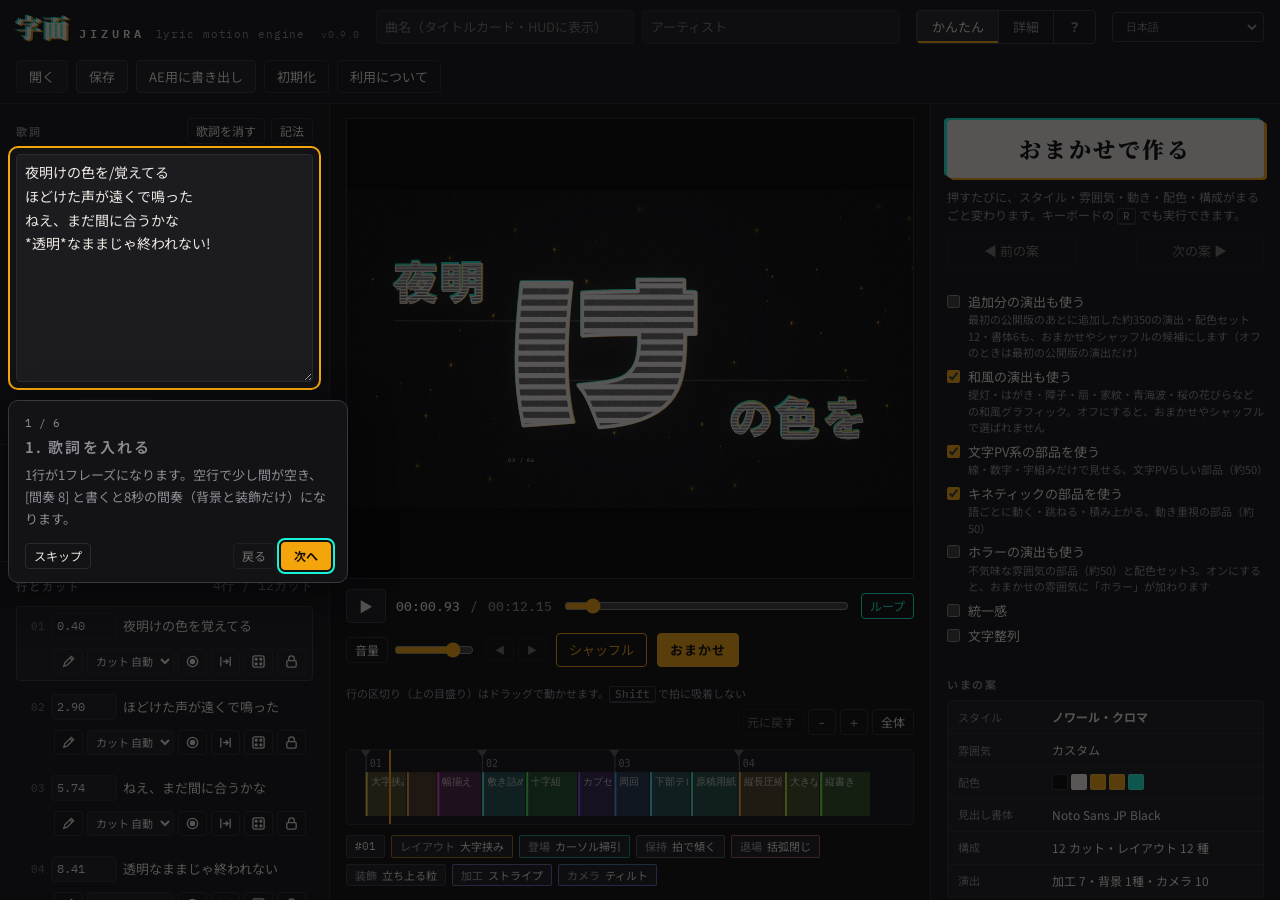
==== index.html @ 746c284d "Merge upstream PR #26 into independent fork" ====
<!doctype html>
<html lang="ja">
<head>
<meta charset="utf-8">
<meta name="viewport" content="width=device-width, initial-scale=1, viewport-fit=cover">
<title>JIZURA 字面</title>
<meta name="description" content="歌詞を入れると文字PV（リリックモーション）を自動で組み立てて MP4 に書き出すブラウザアプリ">
<link rel="canonical" href="https://852wa.github.io/JIZURA/">
<link rel="alternate" hreflang="ja" href="https://852wa.github.io/JIZURA/">
<link rel="alternate" hreflang="en" href="https://852wa.github.io/JIZURA/en/">
<link rel="alternate" hreflang="zh-Hant" href="https://852wa.github.io/JIZURA/zh-hant/">
<link rel="alternate" hreflang="zh-Hans" href="https://852wa.github.io/JIZURA/zh-hans/">
<link rel="alternate" hreflang="ko" href="https://852wa.github.io/JIZURA/ko/">
<link rel="alternate" hreflang="id-ID" href="https://852wa.github.io/JIZURA/id/">
<link rel="alternate" hreflang="vi" href="https://852wa.github.io/JIZURA/vi/">
<meta property="og:type" content="website">
<meta property="og:title" content="JIZURA 字面">
<meta property="og:description" content="歌詞を入れると文字PV（リリックモーション）を自動で組み立てて MP4 に書き出すブラウザアプリ">
<meta property="og:url" content="https://852wa.github.io/JIZURA/">
<meta name="twitter:card" content="summary">
<link rel="preconnect" href="https://fonts.googleapis.com">
<link rel="preconnect" href="https://fonts.gstatic.com" crossorigin>
<style>
:root {
  color-scheme: dark;
  --ink: #0c0c0e;
  --panel: #131316;
  --raised: #1b1b20;
  --raised2: #232329;
  --line: #2a2a31;
  --line2: #383840;
  --text: #ece7e1;
  --muted: #8e8a94;
  --faint: #5d5a63;
  --amber: #f5a50c;
  --cyan: #16f4d4;
  --rose: #ff6f9c;
  --danger: #ff5a6a;
  --ui: "IBM Plex Sans JP", "Noto Sans JP", "Hiragino Sans", "Yu Gothic UI", "Meiryo", system-ui, sans-serif;
  --mono: "IBM Plex Mono", "SFMono-Regular", Consolas, monospace;
  --brand: "Zen Old Mincho", "Noto Serif JP", "Yu Mincho", serif;
  --r: 4px;
}
html, body { height: 100%; }
[hidden] { display: none !important; }
body { margin: 0; background: var(--ink); color: var(--text); font: 13px/1.5 var(--ui); -webkit-font-smoothing: antialiased; }
* { box-sizing: border-box; }
button, input, select, textarea { font: inherit; color: inherit; }
:focus-visible { outline: 2px solid var(--cyan); outline-offset: 2px; }
@media (prefers-reduced-motion: reduce) { * { transition: none !important; } }

#app { display: flex; flex-direction: column; min-height: 100%; }

/* ---------- top bar ---------- */
.bar { display: flex; align-items: center; gap: 16px; padding-block: 10px; padding-inline: 16px; border-bottom: 1px solid var(--line); background: var(--panel); flex-wrap: wrap; }
.brand { display: flex; align-items: baseline; gap: 10px; min-width: 0; }
.brand .mark { font: 900 26px/1 var(--brand); letter-spacing: 0.02em; color: var(--text); text-shadow: -2px -1px 0 rgba(22,244,212,0.85), 2px 1px 0 rgba(245,165,12,0.9); }
.brand .word { font: 600 12px/1 var(--mono); letter-spacing: 0.34em; color: var(--text); }
.brand .tag { font: 400 11px/1 var(--mono); color: var(--muted); letter-spacing: 0.08em; }
.brand .ver { font: 400 10px/1 var(--mono); color: var(--muted); opacity: 0.8; margin-left: 6px; letter-spacing: 0.04em; }
.proj { display: flex; gap: 8px; flex: 1 1 280px; min-width: 0; }
.proj input { flex: 1 1 0; min-width: 0; }
.acts { display: flex; gap: 8px; flex-wrap: wrap; }
.lang-switch { display: inline-flex; align-items: center; gap: 3px; flex: none; font: 500 11px var(--mono); border: 1px solid var(--line2); border-radius: var(--r); padding: 3px; }
.lang-switch a, .lang-switch span { display: inline-block; padding: 3px 7px; color: var(--muted); text-decoration: none; border-radius: 2px; }
.lang-switch a:hover { color: var(--text); background: var(--raised2); }
.lang-switch [aria-current=page] { color: var(--ink); background: var(--amber); }
html[lang=en] { --ui: system-ui, -apple-system, "Segoe UI", sans-serif; --brand: Georgia, "Times New Roman", serif; }
html[lang=zh-Hant] { --ui: "Noto Sans TC", "PingFang TC", "Microsoft JhengHei", system-ui, sans-serif; }
html[lang=ko] { --ui: "Noto Sans KR", "Apple SD Gothic Neo", "Malgun Gothic", system-ui, sans-serif; --brand: "Noto Serif KR", "AppleMyungjo", "Batang", serif; }
html[lang=en] .work { grid-template-columns: minmax(315px, 365px) minmax(0, 1fr) minmax(350px, 395px); }
html[lang=en] .slider { grid-template-columns: 124px minmax(0, 1fr) 36px 30px; }
html[lang=en] .now-row { grid-template-columns: 105px minmax(0, 1fr); }
html[lang=en] .font-row { grid-template-columns: 95px minmax(0, 1fr); }
html[lang=en] .ln .tools select { max-width: 130px; }
html[lang=en] .fields .field { overflow-wrap: anywhere; }
html[lang=en] .easy-grid button, html[lang=en] .tabs button { white-space: normal; line-height: 1.2; }

/* ---------- controls ---------- */
input[type=text], input[type=number], input:not([type]), select, textarea {
  background: var(--raised); border: 1px solid var(--line); border-radius: var(--r); padding: 6px 8px; min-width: 0;
}
input[type=number] { font-family: var(--mono); }
textarea { width: 100%; resize: vertical; line-height: 1.7; }
select { padding-right: 4px; }
button { background: var(--raised); border: 1px solid var(--line2); border-radius: var(--r); padding: 6px 12px; cursor: pointer; white-space: nowrap; }
button:hover { background: var(--raised2); border-color: #4a4a54; }
button:disabled { opacity: 0.45; cursor: not-allowed; }
button.small { padding: 3px 8px; font-size: 12px; }
button.ghost { background: transparent; border-color: var(--line); }
button.primary { background: var(--amber); color: #120c00; border-color: var(--amber); font-weight: 700; }
button.primary:hover { background: #ffb52a; }
button.accent { border-color: var(--amber); color: var(--amber); background: transparent; }
button.accent:hover { background: rgba(245,165,12,0.1); }
button[aria-pressed=true] { border-color: var(--cyan); color: var(--cyan); }
button.icon { padding: 4px 6px; line-height: 0; }
button.icon svg { width: 15px; height: 15px; }
label.file { position: relative; display: inline-flex; align-items: center; gap: 6px; background: var(--raised); border: 1px dashed var(--line2); border-radius: var(--r); padding: 6px 12px; cursor: pointer; }
label.file:hover { border-color: var(--amber); }
label.file input { position: absolute; inset: 0; opacity: 0; cursor: pointer; width: 100%; }
.muted { color: var(--muted); }
.mono { font-family: var(--mono); }
h2, h3 { margin: 0; font-weight: 600; }
h2 { font-size: 11px; letter-spacing: 0.18em; color: var(--muted); }
h3 { font-size: 11px; letter-spacing: 0.14em; color: var(--muted); margin-top: 18px; margin-bottom: 8px; }

/* ---------- workspace ---------- */
.work { flex: 1; display: grid; grid-template-columns: minmax(270px, 330px) minmax(0, 1fr) minmax(290px, 350px); min-height: 0; }
.col { min-width: 0; min-height: 0; }
.col-left, .col-right { background: var(--panel); overflow: auto; }
.col-left { border-right: 1px solid var(--line); }
.col-right { border-left: 1px solid var(--line); }
.sec { padding: 14px 16px; border-bottom: 1px solid var(--line); display: flex; flex-direction: column; gap: 10px; }
.sec-h { display: flex; align-items: center; justify-content: space-between; gap: 8px; }
#lyrics { min-height: 150px; font-size: 14px; }
.syntax { font-size: 12px; color: var(--muted); background: var(--raised); border: 1px solid var(--line); border-radius: var(--r); padding: 10px 12px; }
.syntax code { font-family: var(--mono); color: var(--amber); }
.syntax ul { margin: 0; padding-left: 16px; display: grid; gap: 3px; }
.row { display: flex; align-items: center; gap: 8px; flex-wrap: wrap; }
.audio-name { font-size: 12px; overflow-wrap: anywhere; }
.fields { display: grid; grid-template-columns: repeat(3, minmax(0, 1fr)); gap: 8px; }
.field { display: flex; flex-direction: column; gap: 4px; font-size: 11px; color: var(--muted); }
.field input, .field select { width: 100%; }
.tapbox { border: 1px solid var(--amber); border-radius: var(--r); padding: 10px; display: grid; gap: 8px; background: rgba(245,165,12,0.06); }
.tapbox .next { font-size: 15px; }
button.tap { font: 700 18px/1 var(--mono); letter-spacing: 0.2em; padding: 16px; background: var(--amber); color: #120c00; border-color: var(--amber); }
/* タップ同期中は行一覧の自動スクロールで押せなくなるので、左カラムの先頭に貼り付けて固定する */
.col-left > #tapPanel { position: sticky; top: 0; z-index: 20; margin: 10px 12px; background-color: var(--panel); background-image: linear-gradient(rgba(245,165,12,0.10), rgba(245,165,12,0.10)); box-shadow: 0 10px 24px rgba(0,0,0,0.5); }
.tapbox.compact .hint { display: none; }
/* 固定レイアウトにならない広さ／高さのときは、左カラムがスクロールしないのでビューポートに重ねて固定する */
@media (max-width: 1180px), (max-height: 619px) {
  .col-left > #tapPanel { position: fixed; top: 8px; left: 8px; right: 8px; bottom: auto; margin: 0; max-height: 62vh; overflow: auto; box-shadow: 0 14px 40px rgba(0,0,0,0.6); }
}

/* line list */
#lineList { list-style: none; margin: 0; padding: 0; display: grid; gap: 6px; }
.ln { display: grid; grid-template-columns: 22px 66px minmax(0, 1fr); gap: 4px 6px; align-items: center; padding: 6px; border: 1px solid transparent; border-radius: var(--r); }
.ln:hover { background: var(--raised); }
.ln.cur { border-color: var(--line2); background: var(--raised); }
.ln .no { font: 500 11px var(--mono); color: var(--faint); text-align: right; }
.ln .time { width: 100%; padding: 3px 5px; font-size: 12px; }
.ln .txt { overflow: hidden; text-overflow: ellipsis; white-space: nowrap; cursor: pointer; }
.ln .meta { grid-column: 2 / 4; display: flex; justify-content: space-between; align-items: flex-start; gap: 6px; flex-wrap: wrap; }
.ln .tools { display: flex; gap: 4px; flex: 0 1 auto; flex-wrap: wrap; justify-content: flex-end; margin-left: auto; }
.ln .tools select { padding: 2px 4px; font-size: 11px; max-width: 92px; width: auto; }
.ln .cuts { display: flex; gap: 4px; flex-wrap: wrap; min-width: 0; flex: 1 1 140px; }
.ln .cuts span { font-size: 10px; padding: 1px 6px; border-radius: 2px; border: 1px solid var(--line2); color: var(--muted); cursor: pointer; }
.ln .cuts span:hover { color: var(--text); border-color: var(--amber); }
.ln .cuts select.cut-lay { font-size: 10px; padding: 1px 4px; max-width: 112px; border: 1px solid var(--line2); border-radius: 2px; background: var(--raised); color: var(--text); }
.ln .cuts select.cut-lay.is-forced { border-color: var(--amber); color: var(--text); }

/* ---------- stage ---------- */
.col-stage { display: flex; flex-direction: column; gap: 10px; padding: 14px 16px; min-width: 0; }
.viewport { position: relative; width: 100%; background: #000; border: 1px solid var(--line); display: grid; place-items: center; overflow: hidden; }
.viewport canvas { display: block; width: 100%; height: auto; max-height: 68vh; object-fit: contain; }
.field-wide { grid-column: span 2; }
.lang-row { display: flex; align-items: center; flex-wrap: wrap; gap: 6px; margin-top: 6px; font-size: 11px; color: var(--muted); }
.lang-row select { width: auto; }
.key-badge { position: absolute; right: 10px; top: 10px; background: rgba(12,12,14,0.78); border: 1px solid var(--line2); color: #fff; padding: 3px 8px; border-radius: var(--r); font-size: 11px; pointer-events: none; letter-spacing: .04em; }
.key-badge i { display: inline-block; width: 9px; height: 9px; border-radius: 2px; margin-right: 6px; vertical-align: -1px; border: 1px solid rgba(255,255,255,.5); }
.overlay-msg { position: absolute; left: 12px; bottom: 12px; background: rgba(12,12,14,0.85); border: 1px solid var(--line2); padding: 6px 10px; border-radius: var(--r); font-size: 12px; }
.transport { display: flex; align-items: center; gap: 10px; flex-wrap: wrap; }
.transport .vol { display: inline-flex; align-items: center; gap: 4px; }
.transport .vol input[type=range] { flex: 0 0 80px; width: 80px; }
#btnLoop[data-mode="line"], #btnLoop[data-mode="cut"] { color: var(--amber); }
#btnLoop[aria-pressed="false"] { opacity: 0.55; }
.transport .tc { font: 500 13px var(--mono); font-variant-numeric: tabular-nums; }
.transport input[type=range] { flex: 1 1 160px; accent-color: var(--amber); }
button.play { width: 40px; height: 34px; padding: 0; font-size: 14px; }
/* timeline controls, export range, line tools */
.tl-bar { display: flex; justify-content: space-between; align-items: center; gap: 8px; margin: 8px 0 4px; flex-wrap: wrap; }
.tl-hint { font-size: 11px; }
.tl-btns { display: flex; gap: 4px; margin-left: auto; }
.rng-row { display: flex; align-items: center; gap: 6px; flex-wrap: wrap; margin: 10px 0 2px; font-size: 12px; }
.rng-row select { width: auto; max-width: 150px; }
.rng-lab { color: var(--muted); font-size: 11px; }
.rngInfo { font-size: 11px; }
.ln.in-range { border-color: var(--amber); }
.ln.is-inter .txt { color: var(--muted); font-style: italic; }
.ln .txt-edit { width: 100%; padding: 3px 6px; font-size: 13px; }
.ln .tools .icon[aria-pressed=true] { color: var(--amber); }
#timeline { width: 100%; height: 76px; display: block; background: var(--panel); border: 1px solid var(--line); border-radius: var(--r); cursor: pointer; touch-action: none; }
.cutinfo { display: flex; gap: 6px; flex-wrap: wrap; align-items: center; min-height: 26px; flex: none; }
.cutinfo .cut-roll { margin-left: 2px; }
.chip { font-size: 11px; padding: 2px 8px; border-radius: 2px; border: 1px solid var(--line2); color: var(--text); background: var(--raised); }
.chip b { font-weight: 500; color: var(--muted); margin-right: 5px; }
button.chip { cursor: pointer; font: inherit; }
button.chip:hover { border-color: var(--amber); color: var(--text); }
button.chip.is-forced { border-color: var(--amber); }
button.chip[aria-pressed=true] { border-color: var(--cyan); color: var(--cyan); }
.cut-pick { border: 1px solid var(--line); border-radius: var(--r); background: var(--panel); padding: 8px; max-height: min(42vh, 420px); overflow: auto; }
.cut-pick-h { display: flex; align-items: center; gap: 8px; margin-bottom: 8px; position: sticky; top: 0; background: var(--panel); z-index: 1; padding-bottom: 4px; }
.cut-pick-h strong { font-size: 12px; }
.cut-pick-h .muted { flex: 1; font-size: 11px; }
.cut-pick .tech-grid { display: grid; grid-template-columns: repeat(auto-fill, minmax(112px, 1fr)); gap: 8px; padding: 0; min-height: 96px; }
.cut-pick .tcard { cursor: pointer; width: 100%; text-align: left; }
.cut-pick .tcard.is-on { border-color: var(--amber); box-shadow: 0 0 0 1px var(--amber); }
.cut-pick .tcard canvas { width: 100%; aspect-ratio: 16 / 9; display: block; background: #0c0c0e; }
.chip { font-size: 11px; padding: 2px 8px; border-radius: 2px; border: 1px solid var(--line2); color: var(--text); background: var(--raised); }
.chip b { font-weight: 500; color: var(--muted); margin-right: 5px; }
.chip.l { border-color: rgba(245,165,12,0.6); }
.chip.e { border-color: rgba(22,244,212,0.55); }
.chip.x { border-color: rgba(255,111,156,0.6); }
.chip.h { border-color: #55525c; }
.hint { font-size: 12px; color: var(--muted); }

/* ---------- right panel ---------- */
.tabs { display: grid; grid-template-columns: repeat(4, 1fr); border-bottom: 1px solid var(--line); position: sticky; top: 0; background: var(--panel); z-index: 2; }
.tabs button { border: 0; border-radius: 0; background: transparent; padding: 11px 4px; color: var(--muted); border-bottom: 2px solid transparent; }
.tabs button[aria-selected=true] { color: var(--text); border-bottom-color: var(--amber); }
.tabpane { padding: 14px 16px 24px; }
.style-grid { display: grid; grid-template-columns: repeat(3, minmax(0, 1fr)); gap: 8px; }
.stile { display: flex; flex-direction: column; gap: 5px; padding: 0; border: 1px solid var(--line); background: transparent; border-radius: var(--r); overflow: hidden; text-align: left; }
.stile canvas { width: 100%; aspect-ratio: 16 / 9; display: block; }
.stile span { font-size: 11px; padding: 0 7px 6px; white-space: nowrap; overflow: hidden; text-overflow: ellipsis; }
.stile[aria-pressed=true] { border-color: var(--amber); box-shadow: 0 0 0 1px var(--amber); color: var(--text); }
.slider { display: grid; grid-template-columns: 96px minmax(0, 1fr) 36px 30px; gap: 8px; align-items: center; margin-bottom: 8px; }
.slider input { width: 100%; accent-color: var(--amber); }
.slider output { font: 500 11px var(--mono); color: var(--muted); text-align: right; }
.checks { display: grid; grid-template-columns: repeat(2, minmax(0, 1fr)); gap: 3px 10px; }
.checks label { display: flex; align-items: center; gap: 6px; font-size: 12px; padding: 2px 0; }
.checks input { accent-color: var(--amber); }
.tgroup .checks.tech-grid { display: grid; grid-template-columns: repeat(auto-fill, minmax(128px, 1fr)); gap: 8px; padding: 0 10px 10px; }
.tcard { display: flex; flex-direction: column; gap: 4px; padding: 0; border: 1px solid var(--line); border-radius: var(--r); overflow: hidden; background: var(--panel); cursor: pointer; }
.tcard:hover { border-color: var(--line2); }
.tcard canvas { width: 100%; aspect-ratio: 16 / 9; display: block; background: #0c0c0e; }
.tcard .tcard-name { display: flex; align-items: center; gap: 5px; font-size: 11px; padding: 0 6px 6px; min-width: 0; }
.tcard .tcard-name span { white-space: nowrap; overflow: hidden; text-overflow: ellipsis; min-width: 0; }
.tcard.set-off { opacity: 0.5; }
.group-h { display: flex; justify-content: space-between; align-items: center; margin-top: 16px; margin-bottom: 6px; }
.tgroup { border: 1px solid var(--line); border-radius: var(--r); margin-bottom: 8px; background: var(--raised); }
.tgroup summary { display: flex; justify-content: space-between; align-items: center; padding: 8px 10px; cursor: pointer; list-style: none; font-size: 12px; }
.tgroup summary::-webkit-details-marker { display: none; }
.tgroup summary::before { content: '▸'; color: var(--muted); margin-right: 8px; transition: transform .15s; }
.tgroup[open] summary::before { transform: rotate(90deg); }
.tgroup .tg-name { flex: 1; font-weight: 600; }
.tgroup .tg-cnt { color: var(--muted); font-size: 11px; }
/* locks: same look as the per-line lock button (icon ghost + SVG, accent colour while pressed) */
.tgroup summary .lk { flex: none; margin-left: 6px; }
.lk[aria-pressed="true"] { color: var(--amber); }
.tgroup .tg-tools { display: flex; gap: 6px; padding: 0 10px 8px; }
.tgroup .checks { padding: 0 10px 10px; }
.chip.t { border-color: rgba(180,140,255,0.6); }
.chip.b { border-color: rgba(120,200,120,0.55); }
.chip.c { border-color: rgba(120,170,255,0.6); }
.group-h:first-child { margin-top: 0; }
.color-row { display: grid; grid-template-columns: repeat(3, minmax(0, 1fr)); gap: 8px; }
.color-row label { display: flex; flex-direction: column; gap: 3px; font-size: 11px; color: var(--muted); }
.color-row input[type=color] { width: 100%; height: 28px; padding: 0; border: 1px solid var(--line); background: transparent; border-radius: var(--r); }
.font-row { display: grid; grid-template-columns: 70px minmax(0, 1fr); gap: 8px; align-items: center; margin-bottom: 6px; font-size: 12px; }
.progress { height: 6px; background: var(--raised2); border-radius: 3px; overflow: hidden; }
.progress i { display: block; height: 100%; width: 0; background: linear-gradient(90deg, var(--cyan), var(--amber)); }
.outbtns { display: grid; gap: 8px; margin-top: 12px; }
.outbtns button { padding: 10px 12px; }
.note { font-size: 12px; color: var(--muted); border-left: 2px solid var(--line2); padding-left: 10px; margin-top: 12px; }
.kbd { font: 500 11px var(--mono); border: 1px solid var(--line2); border-bottom-width: 2px; padding: 0 5px; border-radius: 3px; }

label.check { display: flex; align-items: flex-start; gap: 8px; margin-bottom: 8px; cursor: pointer; }
label.check input { margin: 3px 0 0; flex: none; accent-color: var(--amber); }
label.check small { display: block; font-size: 11px; color: var(--muted); }

/* ---------- modes / おまかせ ---------- */
.modes { display: inline-flex; border: 1px solid var(--line2); border-radius: var(--r); overflow: hidden; }
.modes button { border: 0; border-radius: 0; background: transparent; padding: 6px 14px; color: var(--muted); }
.modes button + button { border-left: 1px solid var(--line2); }
.modes button[aria-pressed=true] { background: var(--raised2); color: var(--text); box-shadow: inset 0 -2px 0 var(--amber); }
#app.is-easy .tabs, #app.is-easy .tabpane, #app.is-easy .pro-only { display: none !important; }
.hist-btns { display: inline-flex; gap: 4px; }
button.icon-txt { font-size: 10px; min-width: 28px; }
.transport #btnOmakase { letter-spacing: 0.08em; }

.easy { padding: 16px 16px 28px; display: grid; gap: 18px; }
.easy h3 { margin: 0 0 8px; }
.easy-hero { display: grid; gap: 10px; }
button.omakase {
  position: relative; padding: 18px 14px; font: 900 22px/1 var(--brand); letter-spacing: 0.12em;
  background: var(--text); color: var(--ink); border: 0; border-radius: var(--r);
  box-shadow: -3px -2px 0 var(--cyan), 3px 2px 0 var(--amber);
  transition: transform .12s ease, box-shadow .12s ease;
}
button.omakase:hover { background: #fff; box-shadow: -5px -3px 0 var(--cyan), 5px 3px 0 var(--amber); }
button.omakase:active { transform: translateY(1px) scale(0.99); box-shadow: -1px -1px 0 var(--cyan), 1px 1px 0 var(--amber); }
button.omakase:disabled { box-shadow: none; }
.easy-hero .hint { margin: 0; }
.hist-row { display: grid; grid-template-columns: 1fr auto 1fr; gap: 8px; align-items: center; }
.hist-row #histPos { font-size: 11px; text-align: center; min-width: 44px; }
.now { display: grid; gap: 1px; background: var(--line); border: 1px solid var(--line); border-radius: var(--r); overflow: hidden; }
.now-row { display: grid; grid-template-columns: 84px minmax(0, 1fr); gap: 10px; align-items: center; padding: 7px 10px; background: var(--raised); font-size: 12px; }
.now-row .k { color: var(--muted); font-size: 11px; }
.now-row .v { display: flex; align-items: center; gap: 8px; min-width: 0; overflow: hidden; text-overflow: ellipsis; white-space: nowrap; }
.now-row b { font-weight: 700; }
.tagl { font: 500 10px var(--mono); color: var(--cyan); border: 1px solid rgba(22,244,212,0.5); padding: 0 5px; border-radius: 2px; }
.easy-grid { display: grid; grid-template-columns: repeat(2, minmax(0, 1fr)); gap: 8px; }
.easy-grid button { padding: 10px 8px; }
.easy .fields { display: grid; grid-template-columns: repeat(3, minmax(0, 1fr)); gap: 8px; }
.easy .exp-box { margin-top: 10px; }
.swatches { display: inline-flex; gap: 3px; vertical-align: middle; }
.swatches i { width: 16px; height: 16px; border-radius: 2px; border: 1px solid rgba(255,255,255,0.18); display: inline-block; }
#paletteSwatch i { width: 22px; height: 22px; }
.toast {
  position: absolute; top: 12px; left: 50%; transform: translate(-50%, -6px); opacity: 0;
  display: flex; align-items: center; gap: 10px; max-width: calc(100% - 24px);
  background: rgba(12,12,14,0.9); border: 1px solid var(--line2); border-left: 2px solid var(--amber);
  padding: 7px 12px; border-radius: var(--r); font-size: 12px; white-space: nowrap; overflow: hidden; text-overflow: ellipsis; pointer-events: none;
  transition: opacity .2s ease, transform .2s ease;
}
.toast.in { opacity: 1; transform: translate(-50%, 0); }
.toast.out { opacity: 0; transform: translate(-50%, -6px); }

/* ---------- 利用について ---------- */
button.linkish { background: none; border: 0; padding: 4px 0; color: var(--muted); font-size: 12px; text-decoration: underline; text-underline-offset: 3px; cursor: pointer; justify-self: start; }
button.linkish:hover { color: var(--text); background: none; }
dialog.terms { width: min(520px, calc(100vw - 32px)); max-height: calc(100vh - 48px); overflow: auto; padding: 22px 24px 18px; background: var(--panel); color: var(--text); border: 1px solid var(--line2); border-radius: 8px; box-shadow: 0 20px 60px rgba(0,0,0,0.55); }
dialog.terms .reset-list { margin: 0 0 12px; padding-left: 18px; display: grid; gap: 3px; font-size: 13px; }
button.danger { background: #c9433a; border-color: #c9433a; color: #fff; font-weight: 700; }
button.danger:hover { background: #dd5146; }
.sec-btns { display: inline-flex; gap: 6px; }
dialog.terms::backdrop { background: rgba(6,6,8,0.66); }
dialog.terms h2 { font-size: 15px; letter-spacing: 0.08em; color: var(--text); margin: 0 0 14px; }
dialog.terms p { margin: 0 0 10px; line-height: 1.75; font-size: 13px; }
dialog.terms a { color: var(--cyan); word-break: break-all; }
.terms-main { border-left: 3px solid var(--amber); background: var(--raised); padding: 12px 14px 4px; border-radius: 0 var(--r) var(--r) 0; margin-bottom: 14px; }
.terms-main .terms-big { font-size: 15px; }
.terms-main strong { color: var(--amber); font-weight: 700; }
.terms-sub { color: var(--muted); font-size: 12px !important; }
.terms-note { font-size: 12px !important; }
.terms-oss { font-size: 12px; color: var(--muted); margin: 4px 0 14px; }
.terms-oss summary { cursor: pointer; }
.terms-oss p { font-size: 12px !important; margin-top: 6px; }
.terms-foot { display: flex; justify-content: space-between; align-items: center; gap: 12px; border-top: 1px solid var(--line); padding-top: 12px; }

/* ---------- fixed workspace (wide & tall enough windows) ----------
   The page no longer scrolls as a whole: the header and the preview + timeline stay put, and the
   lyrics / line list (left) and settings (right) scroll inside their own columns. */
@media (min-width: 1181px) and (min-height: 620px) {
  html.fixed-ok body { overflow: hidden; }
  html.fixed-ok #app { height: 100vh; height: 100dvh; min-height: 0; }
  html.fixed-ok .work { overflow: hidden; }
  html.fixed-ok .col-left, html.fixed-ok .col-right { overscroll-behavior: contain; }
  html.fixed-ok .col-stage { overflow: hidden auto; }
  html.fixed-ok .viewport { flex: 1 1 0; min-height: 180px; }
  html.fixed-ok .viewport canvas { max-height: none; }
}

/* ---------- responsive ---------- */
@media (max-width: 1180px) {
  .work { grid-template-columns: minmax(0, 1fr) minmax(0, 1fr); }
  html[lang=en] .work { grid-template-columns: minmax(0, 1fr) minmax(0, 1fr); }
  .col-stage { grid-column: 1 / -1; order: -1; }
  .col-left { border-right: 1px solid var(--line); }
  .col-right { border-left: 0; }
}
@media (max-width: 760px) {
  .work { grid-template-columns: minmax(0, 1fr); }
  html[lang=en] .work { grid-template-columns: minmax(0, 1fr); }
  .col-left, .col-right { border: 0; border-top: 1px solid var(--line); }
  .bar { gap: 10px; }
  .brand .tag { display: none; }
  .fields { grid-template-columns: repeat(2, minmax(0, 1fr)); }
  .easy .fields { grid-template-columns: repeat(3, minmax(0, 1fr)); }
  #app.is-easy .col-right { order: 0; border-top: 1px solid var(--line); }
  #app.is-easy .col-left { order: 1; }
  .transport .hist-btns { display: none; }
}

/* 追加分 / 和風 switches + badges */
.pick-sets { margin: 12px 0 6px; text-align: left; }
.pick-sets label.check { margin-bottom: 6px; }
.easy-hero .pick-sets { margin-top: 14px; }
.set-badge { display: inline-block; margin-left: 4px; padding: 0 4px; border: 1px solid var(--amber); border-radius: 3px; color: var(--amber); font-size: 10px; line-height: 15px; vertical-align: 1px; }
.set-badge.ex { border-color: var(--cyan, #4cc9d9); color: var(--cyan, #4cc9d9); }
.set-badge.set-horror { border-color: #c0544a; color: #e0786e; }
.set-badge.set-typo { border-color: #9aa3ad; color: #c5ccd3; }
.set-badge.set-kinetic { border-color: #7fbf6a; color: #9fd98a; }
.checks label.set-off { opacity: 0.45; }
.checks label.set-off .set-badge { border-color: var(--muted); color: var(--muted); }
.stile { position: relative; }
.stile .badges { position: absolute; top: 4px; left: 4px; padding: 0; display: flex; gap: 3px; }
.stile .set-badge { margin: 0; padding: 0 4px; font-size: 10px; line-height: 15px; background: rgba(0,0,0,0.55); }
.stile.set-off { opacity: 0.55; }

/* ---------- かんたんモードの案内ツアー ---------- */
.tour { position: fixed; inset: 0; z-index: 200; pointer-events: auto; }
.tour-spot { position: fixed; border-radius: 8px; box-shadow: 0 0 0 9999px rgba(8, 8, 10, 0.66); outline: 2px solid var(--amber); transition: all 0.22s ease; pointer-events: none; }
.tour-bub { position: fixed; width: min(340px, calc(100vw - 24px)); background: var(--panel); color: var(--text); border: 1px solid var(--line2); border-radius: 10px; padding: 14px 16px 12px; box-shadow: 0 12px 40px rgba(0,0,0,0.5); transition: top 0.22s ease, left 0.22s ease; }
.tour-step { font-size: 11px; }
.tour-title { margin: 4px 0 6px; font-size: 15px; }
.tour-text { margin: 0 0 12px; font-size: 13px; line-height: 1.7; color: var(--muted); }
.tour-nav { display: flex; gap: 6px; align-items: center; }
.tour-sp { flex: 1; }
.tour-btn { min-width: 30px; font-weight: 700; }
button.small.primary { padding: 4px 12px; }

.lang-switch select { font: 500 11px var(--mono); padding: 3px 6px; width: auto; background: transparent; color: var(--muted); border: none; }
.sr-only { position: absolute; width: 1px; height: 1px; overflow: hidden; clip: rect(0 0 0 0); white-space: nowrap; }
.unify-box { margin-bottom: 10px; padding-bottom: 6px; border-bottom: 1px solid var(--line); }
.center-dir { gap: 6px; margin: -2px 0 8px 26px; font-size: 12px; }
.center-dir select { width: auto; }

/* ================= スマホ mode (#app.is-mobile) =================
   one column: sticky header with おまかせ, the preview right under it, then folding sections */
.omk-top, .menu-btn { display: none; }
.mode-mobile { display: none; }
@media (max-width: 900px), (pointer: coarse) { .mode-mobile { display: inline-block; } }
#app.is-mobile .mode-mobile { display: inline-block; }
#app.is-mobile .bar { position: sticky; top: 0; z-index: 40; gap: 8px; padding: 8px 10px; }
#app.is-mobile .brand .tag, #app.is-mobile .brand .word, #app.is-mobile .tour-btn { display: none; }
#app.is-mobile .brand .mark { font-size: 22px; }
#app.is-mobile .omk-top, #app.is-mobile .menu-btn { display: inline-block; }
#app.is-mobile .omk-top { order: 2; margin-left: auto; padding: 9px 16px; font-size: 15px; }
#app.is-mobile .menu-btn { order: 3; padding: 9px 10px; }
#app.is-mobile .modes { order: 4; flex: 1 1 100%; }
#app.is-mobile .modes button { flex: 1 1 0; padding: 7px 4px; }
#app.is-mobile .proj, #app.is-mobile .acts, #app.is-mobile .lang-switch { display: none; order: 5; flex: 1 1 100%; }
#app.is-mobile.menu-open .proj, #app.is-mobile.menu-open .acts, #app.is-mobile.menu-open .lang-switch { display: flex; }
#app.is-mobile .acts > * { flex: 1 1 auto; }
#app.is-mobile .work { display: flex; flex-direction: column; overflow: visible; }
#app.is-mobile .col-left, #app.is-mobile .col-right { overflow: visible; border: 0; border-top: 1px solid var(--line); }
#app.is-mobile .col-stage { order: -1; position: sticky; top: var(--mbar, 96px); z-index: 30; background: var(--ink); padding: 8px 10px; gap: 6px; box-shadow: 0 8px 18px rgba(0,0,0,0.45); }
#app.is-mobile .viewport canvas { max-height: 34vh; }
#app.is-mobile .tl-bar, #app.is-mobile #timeline, #app.is-mobile .cutinfo, #app.is-mobile .transport .vol, #app.is-mobile #btnLoop, #app.is-mobile #btnShuffle, #app.is-mobile #btnOmakase { display: none; }
#app.is-mobile .transport { gap: 8px; flex-wrap: nowrap; }
#app.is-mobile .transport .hist-btns { display: inline-flex; }
#app.is-mobile .col-right { order: 0; }
#app.is-mobile .col-left { order: 1; }
#app.is-mobile .easy-hero .omakase { display: none; }
#app.is-mobile button, #app.is-mobile select, #app.is-mobile input[type=text], #app.is-mobile label.file { min-height: 40px; }
#app.is-mobile button.small, #app.is-mobile .ln button, #app.is-mobile .ln select { min-height: 34px; }
#app.is-mobile .easy .fields, #app.is-mobile .fields { grid-template-columns: repeat(2, minmax(0, 1fr)); }
/* folding sections: tap the heading */
#app.is-mobile .sec > .sec-h h2 { cursor: pointer; font-size: 13px; }
#app.is-mobile .sec > .sec-h h2::before { content: '▾'; display: inline-block; width: 1.2em; color: var(--amber); }
#app.is-mobile .sec.fold > .sec-h h2::before { content: '▸'; }
#app.is-mobile .sec.fold > :not(.sec-h) { display: none !important; }
/* lines: one compact row each, tap to open its tools */
#app.is-mobile .ln { grid-template-columns: 22px minmax(0, 1fr); padding: 8px 6px; }
#app.is-mobile .ln .time { display: none; }
#app.is-mobile .ln .meta { display: none; grid-column: 1 / -1; }
#app.is-mobile .ln.open .meta { display: block; }
#app.is-mobile .ln .txt { white-space: nowrap; overflow: hidden; text-overflow: ellipsis; }
#app.is-mobile .ln.open .txt { white-space: normal; }
.exp-share { width: 100%; margin-bottom: 8px; }
#app.is-mobile .transport .tc.muted, #app.is-mobile #timeDur { display: none; }
#app.is-mobile .transport input[type=range] { flex: 1 1 40px; min-width: 0; }
#app.is-mobile .transport .hist-btns button { min-width: 36px; padding: 4px 8px; }
#app.is-mobile button.play { flex: none; width: 44px; }

</style>
</head>
<body>
<div id="tour" class="tour" hidden role="dialog" aria-modal="true" aria-labelledby="tourTitle">
  <div class="tour-spot"></div>
  <div class="tour-bub">
    <div class="tour-step mono muted"></div>
    <h3 id="tourTitle" class="tour-title"></h3>
    <p class="tour-text"></p>
    <div class="tour-nav"><button class="tour-skip ghost small">スキップ</button><span class="tour-sp"></span><button class="tour-prev ghost small">戻る</button><button class="tour-next primary small">次へ</button></div>
  </div>
</div>
<div id="app">
  <header class="bar">
    <div class="brand"><span class="mark" aria-hidden="true">字面</span><span class="word">JIZURA</span><span class="tag">lyric motion engine</span><span class="ver">v0.9.0</span></div>
    <div class="proj">
      <input id="songTitle" type="text" placeholder="曲名（タイトルカード・HUDに表示）" aria-label="曲名">
      <input id="songArtist" type="text" placeholder="アーティスト" aria-label="アーティスト">
    </div>
    <button id="btnOmakaseTop" class="primary omk-top" title="スタイル・雰囲気・演出・配色をまるごとランダムに">おまかせ</button>
    <button id="btnMenu" class="ghost menu-btn" aria-expanded="false" aria-controls="appMenu">メニュー</button>
    <div class="modes" role="group" aria-label="表示モード">
      <button id="modeMobile" class="mode-mobile" aria-pressed="false" title="スマホ向けの画面（おまかせを上に固定、行はたたんで表示）">スマホ</button>
      <button id="modeEasy" aria-pressed="false" title="おまかせボタン中心のシンプルな画面">かんたん</button>
      <button id="modePro" aria-pressed="true" title="すべての設定を表示">詳細</button>
      <button id="btnTour" class="ghost tour-btn" title="かんたんモードの使い方を案内します" aria-label="使い方の案内">？</button>
    </div>
    <label class="lang-switch"><span class="sr-only">Language</span><select aria-label="Language" onchange="if(this.value)location.href=this.value"><option value="index.html" lang="ja" selected>日本語</option><option value="en/index.html" lang="en">English</option><option value="zh-hant/index.html" lang="zh-Hant">繁體中文</option><option value="zh-hans/index.html" lang="zh-Hans">简体中文</option><option value="ko/index.html" lang="ko">한국어</option><option value="id/index.html" lang="id-ID">Bahasa Indonesia</option><option value="vi/index.html" lang="vi">Tiếng Việt</option></select></label>
    <div class="acts">
      <label class="file" title="保存したプロジェクト(.json)を開く">開く<input id="fileProject" type="file" accept=".json,application/json"></label>
      <button id="btnSave" title="プロジェクトを .json で保存">保存</button>
      <button id="btnAE" title="After Effects パネル用の構成データを書き出す">AE用に書き出し</button>
      <button id="btnReset" class="ghost" title="歌詞・曲・設定・履歴をすべて消して、最初の状態に戻します">初期化</button>
      <button id="btnTerms" class="ghost terms-open" title="出力物の権利とライセンス">利用について</button>
    </div>
  </header>

  <main class="work">
    <!-- ================= left: lyrics & timing ================= -->
    <section class="col col-left" aria-label="歌詞とタイミング">
      <div id="tapPanel" class="tapbox" hidden>
          <div class="hint">曲に合わせて、各行が始まる瞬間に <span class="kbd">Space</span> かボタンを押してください。押し間違えたら <span class="kbd">Backspace</span> か「1つ戻る」。途中の行からやり直すときは、行一覧の ◎ を押します。</div>
          <div class="next">次: <b id="tapLine">—</b></div>
          <button id="tapBtn" class="tap">TAP</button>
          <button id="tapBack" class="ghost">1つ戻る</button>
          <button id="tapStop" class="ghost">終了する</button>
      </div>
      <div class="sec">
        <div class="sec-h"><h2>歌詞</h2><span class="sec-btns"><button id="btnClearLyrics" class="ghost small" title="歌詞と、行ごとのタイミング・指定・書き出す範囲を消します（「元に戻す」か Ctrl+Z で戻せます）">歌詞を消す</button><button id="btnSyntax" class="ghost small" aria-expanded="false">記法</button></span></div>
        <textarea id="lyrics" rows="9" spellcheck="false" aria-label="歌詞（1行 = 1フレーズ）"></textarea>
        <label class="lang-row">歌詞の言語<select id="lyricLang"><option value="auto">自動判定</option><option value="ja">日本語</option><option value="zh-Hant">繁體中文</option><option value="zh-Hans">简体中文</option><option value="ko">한국어</option><option value="en">English</option></select><span id="langNote" class="muted"></span></label>
        <div id="syntax" class="syntax" hidden>
          <ul>
            <li>1行が1フレーズ。空行は少し間を空けます</li>
            <li><code>夜明けの色を/覚えてる</code> … <code>/</code> でカットの切れ目を指定</li>
            <li><code>*透明*</code> … 強調（大きく・インパクト寄りの演出）</li>
            <li>行末の <code>!</code> … フラッシュと揺れを入れる</li>
            <li><code>歌詞|ruby or note</code> … 注釈レイアウトの小さな文字</li>
            <li><code>[01:23.45]歌詞</code> … LRC のタイムスタンプをそのまま使用</li>
            <li><code>[間奏 8]</code> … 8秒の間奏（歌詞は出さず、背景と装飾だけ）。秒数を省くと4秒、タップ同期やマーカーで長さを合わせられます</li>
            <li><code>#</code> で始まる行 … コメント（無視）</li>
          </ul>
        </div>
      </div>

      <div class="sec">
        <div class="sec-h"><h2>曲とタイミング</h2></div>
        <div id="audioName" class="muted audio-name">曲なし（読み込むと拍を検出してカットを合わせます）</div>
        <div class="row">
          <label class="file" title="mp3 / wav / m4a など">曲を読み込む<input id="audioFile" type="file" accept="audio/*,.mp3,.wav,.m4a,.aac,.ogg,.flac"></label>
          <button id="btnTap" title="曲を再生しながら各行の頭でタップ">タップで同期</button>
        </div>
        <div class="fields pro-only">
          <label class="field">BPM<input id="bpm" type="number" min="0" max="300" step="0.1" placeholder="自動"></label>
          <label class="field">開始(秒)<input id="offset" type="number" min="0" step="0.05"></label>
          <label class="field">行の長さ<input id="lineScale" type="number" min="0.4" max="3" step="0.05"></label>
        </div>
        <div class="row pro-only">
          <label class="row" style="gap:6px"><input id="snap" type="checkbox"> 拍にスナップ</label>
          <button id="btnResetTimes" class="ghost small">手動タイミングを消す</button>
        </div>
      </div>

      <div class="sec">
        <div class="sec-h"><h2>行とカット</h2><span id="linesInfo" class="muted mono"></span></div>
        <ol id="lineList"></ol>
      </div>
    </section>

    <!-- ================= center: stage ================= -->
    <section class="col col-stage" aria-label="プレビュー">
      <div class="viewport" id="viewport"><canvas id="view" width="1280" height="720"></canvas><div id="viewMsg" class="overlay-msg" hidden></div><div id="keyBadge" class="key-badge" hidden></div><div id="toast" class="toast" role="status" aria-live="polite" hidden></div></div>
      <div class="transport">
        <button id="btnPlay" class="play" aria-label="再生">▶</button>
        <span id="timeNow" class="tc">00:00.00</span><span class="tc muted">/</span><span id="timeDur" class="tc muted">00:00.00</span>
        <input id="scrub" type="range" min="0" max="10000" value="0" aria-label="再生位置">
        <button id="btnLoop" class="ghost small" aria-pressed="true" title="全体を繰り返し">ループ</button>
        <span class="vol"><button id="btnMute" class="ghost small" aria-pressed="false" title="クリックで消音／解除（プレビューだけ。書き出しの音量は変わりません）">音量</button><input id="vol" type="range" min="0" max="100" value="80" aria-label="プレビューの音量"></span>
        <span class="hist-btns">
          <button id="btnPrev" class="ghost small icon-txt" title="前の案に戻る" aria-label="前の案">◀</button>
          <button id="btnNext" class="ghost small icon-txt" title="次の案へ進む" aria-label="次の案">▶</button>
        </span>
        <button id="btnShuffle" class="accent" title="設定はそのままで構成だけ再抽選（ロックした行は維持）">シャッフル</button>
        <button id="btnOmakase" class="primary" title="スタイル・雰囲気・演出・配色をまるごとランダムに（キー R）">おまかせ</button>
      </div>
      <div class="tl-bar">
        <span class="tl-hint muted">行の区切り（上の目盛り）はドラッグで動かせます。<span class="kbd">Shift</span> で拍に吸着しない</span>
        <span class="tl-btns">
          <button id="btnUndoEdit" class="ghost small" title="歌詞・タイミングの変更を元に戻す（Ctrl+Z）" disabled>元に戻す</button>
          <button id="tlOut" class="ghost small icon-txt" title="縮小" aria-label="タイムラインを縮小">−</button>
          <button id="tlIn" class="ghost small icon-txt" title="拡大（タイムライン上でホイールでも）" aria-label="タイムラインを拡大">＋</button>
          <button id="tlFit" class="ghost small" title="全体を表示">全体</button>
        </span>
      </div>
      <canvas id="timeline" aria-label="タイムライン（クリックで移動・行の区切りはドラッグで調整）"></canvas>
      <div class="cutinfo" id="cutInfo"></div>
      <div id="cutPick" class="cut-pick pro-only" hidden>
        <div class="cut-pick-h">
          <strong id="cutPickTitle">手法</strong>
          <span class="muted" id="cutPickHint">このカットだけ差し替え</span>
          <button type="button" id="cutPickAuto" class="ghost small">自動</button>
          <button type="button" id="cutPickClose" class="ghost small" aria-label="閉じる">✕</button>
        </div>
        <div id="cutPickGrid" class="tech-grid checks"></div>
      </div>
    </section>

    <!-- ================= right: look & output ================= -->
    <section class="col col-right" aria-label="スタイルと書き出し">
      <div id="easyPanel" class="easy" hidden>
        <div class="easy-hero">
          <button id="btnOmakaseBig" class="omakase">おまかせで作る</button>
          <p class="hint">押すたびに、スタイル・雰囲気・動き・配色・構成がまるごと変わります。キーボードの <span class="kbd">R</span> でも実行できます。</p>
          <div class="hist-row">
            <button id="btnPrev2" class="ghost">◀ 前の案</button>
            <span id="histPos" class="muted mono"></span>
            <button id="btnNext2" class="ghost">次の案 ▶</button>
          </div>
          <div class="pick-sets">
            <label class="check"><input id="eExtra" class="extra-toggle" type="checkbox"><span>追加分の演出も使う<small>最初の公開版のあとに追加した約350の演出・配色セット12・書体6も、おまかせやシャッフルの候補にします（オフのときは最初の公開版の演出だけ）</small></span></label>
            <label class="check"><input id="eWa" class="wa-toggle" type="checkbox" checked><span>和風の演出も使う<small>提灯・はがき・障子・扇・家紋・青海波・桜の花びらなどの和風グラフィック。オフにすると、おまかせやシャッフルで選ばれません</small></span></label>
            <label class="check"><input class="typo-toggle" type="checkbox" checked><span>文字PV系の部品を使う<small>線・数字・字組みだけで見せる、文字PVらしい部品（約50）</small></span></label>
            <label class="check"><input class="kinetic-toggle" type="checkbox" checked><span>キネティックの部品を使う<small>語ごとに動く・跳ねる・積み上がる、動き重視の部品（約50）</small></span></label>
            <label class="check"><input class="horror-toggle" type="checkbox"><span>ホラーの演出も使う<small>不気味な雰囲気の部品（約50）と配色セット3。オンにすると、おまかせの雰囲気に「ホラー」が加わります</small></span></label>
            <label class="check"><input class="unify-toggle" type="checkbox"><span>統一感</span></label>
            <label class="check"><input class="typeset-toggle" type="checkbox"><span>文字整列</span></label>
          </div>
        </div>
        <div class="easy-sec">
          <h3>いまの案</h3>
          <div id="easyNow" class="now"></div>
        </div>
        <div class="easy-sec">
          <h3>ここだけ変える</h3>
          <div class="easy-grid">
            <button id="eStyle" title="スタイルだけ別のものに">スタイル</button>
            <button id="ePalette" title="アクセント・ズレ色A/Bをランダムに">配色</button>
            <button id="eMood" title="動き・グリッチ・使う手法の雰囲気だけ">雰囲気</button>
            <button id="eCut" title="レイアウトと動きの組み合わせだけ">構成</button>
          </div>
        </div>
        <div class="easy-sec">
          <h3>書き出し</h3>
          <div class="fields">
            <label class="field">画面比<select id="eAspect"><option value="16:9">16:9</option><option value="9:16">9:16 縦</option><option value="4:3">4:3</option><option value="3:4">3:4 縦</option><option value="1:1">1:1</option><option value="4:5">4:5 縦</option><option value="21:9">21:9</option></select></label>
            <label class="field">解像度<select id="eRes"><option value="720">720p</option><option value="1080">1080p</option><option value="1440">1440p</option><option value="2160">4K</option></select></label>
            <label class="field">fps<select id="eFps"><option>24</option><option>30</option><option>60</option></select></label>
            <label class="field field-wide">背景<select id="eKey"><option value="off">通常（スタイルの背景）</option><option value="green">グリーンバック（合成用）</option><option value="black">ブラックバック（合成用）</option></select></label>
          </div>
          <label class="check center-free"><input id="eCenter" class="center-toggle" type="checkbox"><span>中央を空ける（キャラクター用）<small>中央にキャラクターなどを重ねる前提で、文字と演出を横長の画面では左右、縦長の画面では上下に、行ごとに交互に置きます。背景と画面効果は全体のままです（プレビューには空ける範囲を点線で表示）</small></span></label>
          <label class="row center-dir" hidden>縦長のとき<select class="centerDirSel" aria-label="縦長の画面での分け方"><option value="tb">上下に分ける</option><option value="lr">左右に分ける</option></select></label>
          <div class="rng-row"><span class="rng-lab">書き出す範囲</span><select class="rngFrom" aria-label="書き出す範囲の最初の行"></select><span class="muted">〜</span><select class="rngTo" aria-label="書き出す範囲の最後の行"></select><span class="rngInfo muted mono"></span></div>
          <div class="outbtns"><button id="eMP4" class="primary">MP4 を書き出す</button><button id="eMP4File" class="ghost mp4file" hidden title="保存先のファイルを先に選び、そこへ直接書き込みます。長い曲・1080p 以上でブラウザのメモリが足りずに失敗するときに使ってください（Chrome / Edge）">大きな動画用（ファイルに直接保存）</button></div>
          <button class="terms-open linkish">書き出した動画の権利について</button>
          <div class="exp-box" hidden>
            <button class="exp-share primary" hidden>共有して保存</button>
            <div class="progress"><i class="exp-bar"></i></div>
            <div class="row" style="justify-content:space-between;margin-top:6px"><span class="exp-text muted mono">—</span><button class="exp-cancel ghost small">中止</button></div>
          </div>
        </div>
      </div>
      <nav class="tabs" role="tablist">
        <button role="tab" data-tab="style" aria-selected="true">スタイル</button>
        <button role="tab" data-tab="fx" aria-selected="false">演出</button>
        <button role="tab" data-tab="tech" aria-selected="false">手法</button>
        <button role="tab" data-tab="out" aria-selected="false">書き出し</button>
      </nav>

      <div class="tabpane" data-pane="style">
        <div id="styleGrid" class="style-grid"></div>
        <h3>フォントの役割</h3>
        <div id="fontRoles"></div>
        <div class="row" style="margin-top:8px">
          <input id="localFont" type="text" placeholder="PCのフォント名（例: 游明朝）" style="flex:1">
          <button id="btnAddFont">追加</button>
        </div>
        <div class="row" style="margin-top:8px"><label class="file">フォントファイル（.ttf/.otf）<input id="fontFile" type="file" accept=".ttf,.otf,.woff,.woff2"></label></div>
        <h3>アクセント・ズレ色</h3>
        <label class="check"><input id="accentOn" type="checkbox"><span>自分の色で上書き<small>全シーンに適用。背景に合わせて明るさを自動調整します</small></span></label>
        <div class="color-row" id="colorRowAccent"></div>
        <div class="row" style="margin-top:10px">
          <button id="btnRandPalette" class="accent">ランダムに配色</button>
          <div id="paletteSwatch" class="swatches" aria-hidden="true"></div>
        </div>
        <h3>背景・文字色</h3>
        <label class="check"><input id="colorOn" type="checkbox"><span>メインの背景と文字を自分の色にする</span></label>
        <div class="color-row" id="colorRow"></div>
      </div>

      <div class="tabpane" data-pane="fx" hidden>
        <div class="unify-box">
          <label class="check"><input class="unify-toggle" type="checkbox"><span>統一感</span></label>
          <label class="check"><input class="typeset-toggle" type="checkbox"><span>文字整列</span></label>
        </div>
        <div id="fxSliders"></div>
        <div class="row" style="margin-top:6px">
          <label class="row" style="gap:6px"><input id="fxFlash" type="checkbox"> フラッシュ</label>
          <label class="row" style="gap:6px">コマ打ち <select id="fxKoma" title="動きを何枚/秒で描くか（出力fpsとは別）"><option value="0">フル（出力fpsのまま）</option><option value="12">2コマ打ち（12枚/秒）</option><option value="8">3コマ打ち（8枚/秒）</option></select></label>
        </div>
        <div class="fields" style="margin-top:12px">
          <label class="field">HUD<select id="fxHud"><option value="auto">スタイル次第</option><option value="on">常に表示</option><option value="off">表示しない</option></select></label>
          <label class="field">シード<input id="seed" type="number" step="1"></label>
          <label class="field">&nbsp;<button id="btnSeed" class="ghost">新しいシード</button></label>
        </div>
        <p class="note">同じシードなら同じ構成になります。行ごとの「再抽選」「ロック」は左の行リストから。</p>
      </div>

      <div class="tabpane" data-pane="tech" hidden>
        <div class="pick-sets">
          <label class="check"><input id="tExtra" class="extra-toggle" type="checkbox"><span>追加分の演出も使う<small>「追加」印の手法・スタイル・書体。オフのときは、おまかせやシャッフルで最初の公開版の演出だけを使います</small></span></label>
          <label class="check"><input id="tWa" class="wa-toggle" type="checkbox" checked><span>和風の演出も使う<small>「和」印の手法とスタイル。オフにすると、おまかせやシャッフルでは選ばれません（追加分の判定のあとに適用。行ごとに手動で指定した場合は使えます）</small></span></label>
          <label class="check"><input class="typo-toggle" type="checkbox" checked><span>文字PV系の部品を使う<small>「文」印の手法。オフにすると、おまかせやシャッフルでは選ばれません</small></span></label>
          <label class="check"><input class="kinetic-toggle" type="checkbox" checked><span>キネティックの部品を使う<small>「キ」印の手法。オフにすると、おまかせやシャッフルでは選ばれません</small></span></label>
          <label class="check"><input class="horror-toggle" type="checkbox"><span>ホラーの演出も使う<small>「ホ」印の手法とスタイル。おまかせでは雰囲気が「ホラー」のときだけ使います</small></span></label>
        </div>
        <div class="row" style="margin-bottom:10px"><input id="techFilter" type="text" placeholder="手法を名前で絞り込み" style="flex:1" aria-label="手法を名前で絞り込み"><span id="techTotal" class="muted mono"></span></div>
        <p class="note">画面に見えているプレビューは自動でループします。</p>
        <div id="techLists"></div>
      </div>

      <div class="tabpane" data-pane="out" hidden>
        <div class="fields">
          <label class="field">画面比<select id="outAspect"><option value="16:9">16:9</option><option value="9:16">9:16 縦</option><option value="4:3">4:3</option><option value="3:4">3:4 縦</option><option value="1:1">1:1</option><option value="4:5">4:5 縦</option><option value="21:9">21:9</option></select></label>
          <label class="field">解像度<select id="outRes"><option value="720">720p</option><option value="1080">1080p</option><option value="1440">1440p</option><option value="2160">4K</option></select></label>
          <label class="field">fps<select id="outFps"><option>24</option><option>30</option><option>60</option></select></label>
          <label class="field">画質<select id="outQuality"><option value="standard">標準</option><option value="high">高</option><option value="max">最高</option></select></label>
          <label class="field field-wide">背景<select id="outKey"><option value="off">通常（スタイルの背景）</option><option value="green">グリーンバック（合成用）</option><option value="black">ブラックバック（合成用）</option></select></label>
        </div>
        <p class="note key-note">グリーンバック／ブラックバックにすると、白い文字と演出だけを単色の背景の上に描きます（背景の模様・紙の質感・粒子・周辺減光は入りません）。プレビューにもそのまま反映されます。グリーンバックは動画編集ソフトのクロマキーで、ブラックバックは「スクリーン」合成や輝度キーで抜いて、別の映像の上に重ねられます。</p>
        <label class="check center-free"><input id="outCenter" class="center-toggle" type="checkbox"><span>中央を空ける（キャラクター用）<small>中央にキャラクターなどを重ねる前提で、文字と演出を横長の画面では左右、縦長の画面では上下に、行ごとに交互に置きます。背景と画面効果は全体のままです（プレビューには空ける範囲を点線で表示）</small></span></label>
          <label class="row center-dir" hidden>縦長のとき<select class="centerDirSel" aria-label="縦長の画面での分け方"><option value="tb">上下に分ける</option><option value="lr">左右に分ける</option></select></label>
        <label class="row" style="gap:6px;margin-top:10px"><input id="outAudio" type="checkbox" checked> 曲を動画に含める</label>
        <div class="rng-row"><span class="rng-lab">書き出す範囲</span><select class="rngFrom" aria-label="書き出す範囲の最初の行"></select><span class="muted">〜</span><select class="rngTo" aria-label="書き出す範囲の最後の行"></select><span class="rngInfo muted mono"></span></div>
        <div class="outbtns">
          <button id="btnMP4" class="primary">MP4 を書き出す</button>
          <button id="btnMP4File" class="mp4file" hidden title="保存先のファイルを先に選び、そこへ直接書き込みます。長い曲・1080p 以上でブラウザのメモリが足りずに失敗するときに使ってください（Chrome / Edge）">MP4（大きな動画用・ファイルに直接保存）</button>
          <button id="btnPNG">連番PNG（ZIP）</button>
          <button id="btnPNGA">透過PNG（ZIP・背景なし）</button>
          <button id="btnPNGL" title="後景（背景のグラフィックと歌詞の後ろの装飾）と前景（歌詞とその装飾・ゴースト）を、別々のフォルダ（back / front）に透過PNGで書き出します。画面全体の演出は両方にかかるので、前景を後景の上に重ねると通常の見た目になります">透過PNG 前景／後景（ZIP）</button>
        </div>
        <div class="exp-box" hidden style="margin-top:12px">
          <button class="exp-share primary" hidden>共有して保存</button>
          <div class="progress"><i class="exp-bar"></i></div>
          <div class="row" style="justify-content:space-between;margin-top:6px"><span class="exp-text muted mono">—</span><button class="exp-cancel ghost small">中止</button></div>
        </div>
        <button class="terms-open linkish" style="margin-top:10px">書き出した動画・画像の権利とライセンスについて</button>
        <p class="note" id="codecNote">書き出しはこのブラウザの中で行われます（Chrome / Edge 推奨）。</p>
      </div>
    </section>
  </main>
</div>

<dialog id="resetDlg" class="terms" aria-labelledby="resetTitle">
  <form method="dialog">
    <h2 id="resetTitle">初期化</h2>
    <p>次のものをすべて消して、最初の状態に戻します。<strong>元に戻すことはできません。</strong></p>
    <ul class="reset-list">
      <li>歌詞・曲名・アーティスト</li>
      <li>読み込んだ曲（このブラウザに残していた分も）</li>
      <li>タイミング・行ごとの指定・書き出す範囲</li>
      <li>スタイル・演出・配色・書体などの設定</li>
      <li>案の履歴（◀ ▶）と、歌詞・タイミングの「元に戻す」の履歴</li>
    </ul>
    <p class="terms-sub">表示モード（かんたん／詳細）・プレビューの音量・画面の言語はそのままです。保存したプロジェクトファイル（.json）も消えません。</p>
    <div class="terms-foot"><span></span><span class="row"><button value="cancel" class="ghost">やめる</button><button value="reset" class="danger">初期化する</button></span></div>
  </form>
</dialog>
<dialog id="termsDlg" class="terms" aria-labelledby="termsTitle">
  <form method="dialog">
    <h2 id="termsTitle">利用について</h2>
    <div class="terms-main">
      <p class="terms-big">このツールで作った<strong>動画や画像（出力物）の権利は、作った人</strong>に帰属します。</p>
      <p class="terms-sub">※ 使った歌詞や曲の権利は、それぞれの権利者に帰属します。</p>
    </div>
    <p>ツール本体は <strong>MIT ライセンス</strong>で公開しています。詳細なライセンスはこちら：</p>
    <p><a href="https://github.com/852wa/JIZURA" target="_blank" rel="noopener">https://github.com/852wa/JIZURA</a></p>
    <p class="muted terms-note">入力した歌詞や曲は、このブラウザの中だけで処理され、サーバーには送信されません。</p>
    <details class="terms-oss"><summary>使用しているオープンソース</summary>
      <p>MP4 書き出し：mp4-muxer（MIT License）<br>フォント：Google Fonts 配布の各書体（SIL Open Font License 1.1）</p>
    </details>
    <div class="terms-foot"><span class="muted mono">© 2026 hakoniwa · MIT</span><button value="close" class="primary" autofocus>閉じる</button></div>
  </form>
</dialog>

<script>
/*! mp4-muxer v5.2.2 | MIT License | (c) 2023 Vanilagy | see THIRD_PARTY_NOTICES.md */
"use strict";var Mp4Muxer=(()=>{var we=Object.defineProperty,at=Object.getOwnPropertyDescriptor,nt=Object.getOwnPropertyNames,ot=Object.prototype.hasOwnProperty,ht=(e,t)=>{for(var s in t)we(e,s,{get:t[s],enumerable:!0})},lt=(e,t,s,r)=>{if(t&&typeof t=="object"||typeof t=="function")for(let a of nt(t))!ot.call(e,a)&&a!==s&&we(e,a,{get:()=>t[a],enumerable:!(r=at(t,a))||r.enumerable});return e},ft=e=>lt(we({},"__esModule",{value:!0}),e),ve=(e,t,s)=>{if(!t.has(e))throw TypeError("Cannot "+s)},i=(e,t,s)=>(ve(e,t,"read from private field"),s?s.call(e):t.get(e)),d=(e,t,s)=>{if(t.has(e))throw TypeError("Cannot add the same private member more than once");t instanceof WeakSet?t.add(e):t.set(e,s)},C=(e,t,s,r)=>(ve(e,t,"write to private field"),r?r.call(e,s):t.set(e,s),s),ut=(e,t,s,r)=>({set _(a){C(e,t,a,s)},get _(){return i(e,t,r)}}),m=(e,t,s)=>(ve(e,t,"access private method"),s),Re={};ht(Re,{ArrayBufferTarget:()=>qe,FileSystemWritableFileStreamTarget:()=>Xe,Muxer:()=>vi,StreamTarget:()=>Te});var p=new Uint8Array(8),z=new DataView(p.buffer),y=e=>[(e%256+256)%256],c=e=>(z.setUint16(0,e,!1),[p[0],p[1]]),dt=e=>(z.setInt16(0,e,!1),[p[0],p[1]]),Pe=e=>(z.setUint32(0,e,!1),[p[1],p[2],p[3]]),n=e=>(z.setUint32(0,e,!1),[p[0],p[1],p[2],p[3]]),mt=e=>(z.setInt32(0,e,!1),[p[0],p[1],p[2],p[3]]),x=e=>(z.setUint32(0,Math.floor(e/2**32),!1),z.setUint32(4,e,!1),[p[0],p[1],p[2],p[3],p[4],p[5],p[6],p[7]]),ge=e=>(z.setInt16(0,2**8*e,!1),[p[0],p[1]]),A=e=>(z.setInt32(0,2**16*e,!1),[p[0],p[1],p[2],p[3]]),ye=e=>(z.setInt32(0,2**30*e,!1),[p[0],p[1],p[2],p[3]]),E=(e,t=!1)=>{let s=Array(e.length).fill(null).map((r,a)=>e.charCodeAt(a));return t&&s.push(0),s},se=e=>e&&e[e.length-1],Ce=e=>{let t;for(let s of e)(!t||s.presentationTimestamp>t.presentationTimestamp)&&(t=s);return t},O=(e,t,s=!0)=>{let r=e*t;return s?Math.round(r):r},Le=e=>{let t=e*(Math.PI/180),s=Math.cos(t),r=Math.sin(t);return[s,r,0,-r,s,0,0,0,1]},Ve=Le(0),je=e=>[A(e[0]),A(e[1]),ye(e[2]),A(e[3]),A(e[4]),ye(e[5]),A(e[6]),A(e[7]),ye(e[8])],X=e=>!e||typeof e!="object"?e:Array.isArray(e)?e.map(X):Object.fromEntries(Object.entries(e).map(([t,s])=>[t,X(s)])),V=e=>e>=0&&e<2**32,v=(e,t,s)=>({type:e,contents:t&&new Uint8Array(t.flat(10)),children:s}),w=(e,t,s,r,a)=>v(e,[y(t),Pe(s),r??[]],a),pt=e=>{let t=512;return e.fragmented?v("ftyp",[E("iso5"),n(t),E("iso5"),E("iso6"),E("mp41")]):v("ftyp",[E("isom"),n(t),E("isom"),e.holdsAvc?E("avc1"):[],E("mp41")])},Se=e=>({type:"mdat",largeSize:e}),ct=e=>({type:"free",size:e}),re=(e,t,s=!1)=>v("moov",null,[wt(t,e),...e.map(r=>vt(r,t)),s?Gt(e):null]),wt=(e,t)=>{let s=O(Math.max(0,...t.filter(l=>l.samples.length>0).map(l=>{const u=Ce(l.samples);return u.presentationTimestamp+u.duration})),Ae),r=Math.max(...t.map(l=>l.id))+1,a=!V(e)||!V(s),o=a?x:n;return w("mvhd",+a,0,[o(e),o(e),n(Ae),o(s),A(1),ge(1),Array(10).fill(0),je(Ve),Array(24).fill(0),n(r)])},vt=(e,t)=>v("trak",null,[gt(e,t),yt(e,t)]),gt=(e,t)=>{let s=Ce(e.samples),r=O(s?s.presentationTimestamp+s.duration:0,Ae),a=!V(t)||!V(r),o=a?x:n,l;return e.info.type==="video"?l=typeof e.info.rotation=="number"?Le(e.info.rotation):e.info.rotation:l=Ve,w("tkhd",+a,3,[o(t),o(t),n(e.id),n(0),o(r),Array(8).fill(0),c(0),c(0),ge(e.info.type==="audio"?1:0),c(0),je(l),A(e.info.type==="video"?e.info.width:0),A(e.info.type==="video"?e.info.height:0)])},yt=(e,t)=>v("mdia",null,[Ct(e,t),St(e.info.type==="video"?"vide":"soun"),Tt(e)]),Ct=(e,t)=>{let s=Ce(e.samples),r=O(s?s.presentationTimestamp+s.duration:0,e.timescale),a=!V(t)||!V(r),o=a?x:n;return w("mdhd",+a,0,[o(t),o(t),n(e.timescale),o(r),c(21956),c(0)])},St=e=>w("hdlr",0,0,[E("mhlr"),E(e),n(0),n(0),n(0),E("mp4-muxer-hdlr",!0)]),Tt=e=>v("minf",null,[e.info.type==="video"?bt():_t(),kt(),At(e)]),bt=()=>w("vmhd",0,1,[c(0),c(0),c(0),c(0)]),_t=()=>w("smhd",0,0,[c(0),c(0)]),kt=()=>v("dinf",null,[Et()]),Et=()=>w("dref",0,0,[n(1)],[zt()]),zt=()=>w("url ",0,1),At=e=>{const t=e.compositionTimeOffsetTable.length>1||e.compositionTimeOffsetTable.some(s=>s.sampleCompositionTimeOffset!==0);return v("stbl",null,[Ot(e),Vt(e),jt(e),$t(e),Ht(e),qt(e),t?Xt(e):null])},Ot=e=>w("stsd",0,0,[n(1)],[e.info.type==="video"?Mt(ri[e.info.codec],e):Rt(ni[e.info.codec],e)]),Mt=(e,t)=>v(e,[Array(6).fill(0),c(1),c(0),c(0),Array(12).fill(0),c(t.info.width),c(t.info.height),n(4718592),n(4718592),n(0),c(1),Array(32).fill(0),c(24),dt(65535)],[ai[t.info.codec](t),t.info.decoderConfig.colorSpace?Ut(t):null]),Bt={bt709:1,bt470bg:5,smpte170m:6},It={bt709:1,smpte170m:6,"iec61966-2-1":13},Dt={rgb:0,bt709:1,bt470bg:5,smpte170m:6},Ut=e=>v("colr",[E("nclx"),c(Bt[e.info.decoderConfig.colorSpace.primaries]),c(It[e.info.decoderConfig.colorSpace.transfer]),c(Dt[e.info.decoderConfig.colorSpace.matrix]),y((e.info.decoderConfig.colorSpace.fullRange?1:0)<<7)]),xt=e=>e.info.decoderConfig&&v("avcC",[...new Uint8Array(e.info.decoderConfig.description)]),Wt=e=>e.info.decoderConfig&&v("hvcC",[...new Uint8Array(e.info.decoderConfig.description)]),Ft=e=>{if(!e.info.decoderConfig)return null;let t=e.info.decoderConfig;if(!t.colorSpace)throw new Error("'colorSpace' is required in the decoder config for VP9.");let s=t.codec.split("."),r=Number(s[1]),a=Number(s[2]),u=(Number(s[3])<<4)+(0<<1)+Number(t.colorSpace.fullRange);return w("vpcC",1,0,[y(r),y(a),y(u),y(2),y(2),y(2),c(0)])},Nt=()=>{let s=(1<<7)+1;return v("av1C",[s,0,0,0])},Rt=(e,t)=>v(e,[Array(6).fill(0),c(1),c(0),c(0),n(0),c(t.info.numberOfChannels),c(16),c(0),c(0),A(t.info.sampleRate)],[oi[t.info.codec](t)]),Pt=e=>{let t=new Uint8Array(e.info.decoderConfig.description);return w("esds",0,0,[n(58753152),y(32+t.byteLength),c(1),y(0),n(75530368),y(18+t.byteLength),y(64),y(21),Pe(0),n(130071),n(130071),n(92307584),y(t.byteLength),...t,n(109084800),y(1),y(2)])},Lt=e=>{let t=3840,s=0;const r=e.info.decoderConfig?.description;if(r){if(r.byteLength<18)throw new TypeError("Invalid decoder description provided for Opus; must be at least 18 bytes long.");const a=ArrayBuffer.isView(r)?new DataView(r.buffer,r.byteOffset,r.byteLength):new DataView(r);t=a.getUint16(10,!0),s=a.getInt16(14,!0)}return v("dOps",[y(0),y(e.info.numberOfChannels),c(t),n(e.info.sampleRate),ge(s),y(0)])},Vt=e=>w("stts",0,0,[n(e.timeToSampleTable.length),e.timeToSampleTable.map(t=>[n(t.sampleCount),n(t.sampleDelta)])]),jt=e=>{if(e.samples.every(s=>s.type==="key"))return null;let t=[...e.samples.entries()].filter(([,s])=>s.type==="key");return w("stss",0,0,[n(t.length),t.map(([s])=>n(s+1))])},$t=e=>w("stsc",0,0,[n(e.compactlyCodedChunkTable.length),e.compactlyCodedChunkTable.map(t=>[n(t.firstChunk),n(t.samplesPerChunk),n(1)])]),Ht=e=>w("stsz",0,0,[n(0),n(e.samples.length),e.samples.map(t=>n(t.size))]),qt=e=>e.finalizedChunks.length>0&&se(e.finalizedChunks).offset>=2**32?w("co64",0,0,[n(e.finalizedChunks.length),e.finalizedChunks.map(t=>x(t.offset))]):w("stco",0,0,[n(e.finalizedChunks.length),e.finalizedChunks.map(t=>n(t.offset))]),Xt=e=>w("ctts",0,0,[n(e.compositionTimeOffsetTable.length),e.compositionTimeOffsetTable.map(t=>[n(t.sampleCount),n(t.sampleCompositionTimeOffset)])]),Gt=e=>v("mvex",null,e.map(Zt)),Zt=e=>w("trex",0,0,[n(e.id),n(1),n(0),n(0),n(0)]),$e=(e,t)=>v("moof",null,[Kt(e),...t.map(Qt)]),Kt=e=>w("mfhd",0,0,[n(e)]),He=e=>{let t=0,s=0,r=0,a=0,o=e.type==="delta";return s|=+o,o?t|=1:t|=2,t<<24|s<<16|r<<8|a},Qt=e=>v("traf",null,[Jt(e),Yt(e),ei(e)]),Jt=e=>{let t=0;t|=8,t|=16,t|=32,t|=131072;let s=e.currentChunk.samples[1]??e.currentChunk.samples[0],r={duration:s.timescaleUnitsToNextSample,size:s.size,flags:He(s)};return w("tfhd",0,t,[n(e.id),n(r.duration),n(r.size),n(r.flags)])},Yt=e=>w("tfdt",1,0,[x(O(e.currentChunk.startTimestamp,e.timescale))]),ei=e=>{let t=e.currentChunk.samples.map(D=>D.timescaleUnitsToNextSample),s=e.currentChunk.samples.map(D=>D.size),r=e.currentChunk.samples.map(He),a=e.currentChunk.samples.map(D=>O(D.presentationTimestamp-D.decodeTimestamp,e.timescale)),o=new Set(t),l=new Set(s),u=new Set(r),g=new Set(a),b=u.size===2&&r[0]!==r[1],U=o.size>1,ie=l.size>1,st=!b&&u.size>1,rt=g.size>1||[...g].some(D=>D!==0),L=0;return L|=1,L|=4*+b,L|=256*+U,L|=512*+ie,L|=1024*+st,L|=2048*+rt,w("trun",1,L,[n(e.currentChunk.samples.length),n(e.currentChunk.offset-e.currentChunk.moofOffset||0),b?n(r[0]):[],e.currentChunk.samples.map((D,ce)=>[U?n(t[ce]):[],ie?n(s[ce]):[],st?n(r[ce]):[],rt?mt(a[ce]):[]])])},ti=e=>v("mfra",null,[...e.map(ii),si()]),ii=(e,t)=>w("tfra",1,0,[n(e.id),n(63),n(e.finalizedChunks.length),e.finalizedChunks.map(r=>[x(O(r.startTimestamp,e.timescale)),x(r.moofOffset),n(t+1),n(1),n(1)])]),si=()=>w("mfro",0,0,[n(0)]),ri={avc:"avc1",hevc:"hvc1",vp9:"vp09",av1:"av01"},ai={avc:xt,hevc:Wt,vp9:Ft,av1:Nt},ni={aac:"mp4a",opus:"Opus"},oi={aac:Pt,opus:Lt},hi=Symbol("isTarget"),ae=class{},qe=class extends ae{constructor(){super(...arguments),this.buffer=null}},Te=class extends ae{constructor(e){if(super(),this.options=e,typeof e!="object")throw new TypeError("StreamTarget requires an options object to be passed to its constructor.");if(e.onData){if(typeof e.onData!="function")throw new TypeError("options.onData, when provided, must be a function.");if(e.onData.length<2)throw new TypeError("options.onData, when provided, must be a function that takes in at least two arguments (data and position). Ignoring the position argument, which specifies the byte offset at which the data is to be written, can lead to broken outputs.")}if(e.chunked!==void 0&&typeof e.chunked!="boolean")throw new TypeError("options.chunked, when provided, must be a boolean.");if(e.chunkSize!==void 0&&(!Number.isInteger(e.chunkSize)||e.chunkSize<1024))throw new TypeError("options.chunkSize, when provided, must be an integer and not smaller than 1024.")}},Xe=class extends ae{constructor(e,t){if(super(),this.stream=e,this.options=t,!(e instanceof FileSystemWritableFileStream))throw new TypeError("FileSystemWritableFileStreamTarget requires a FileSystemWritableFileStream instance.");if(t!==void 0&&typeof t!="object")throw new TypeError("FileSystemWritableFileStreamTarget's options, when provided, must be an object.");if(t&&t.chunkSize!==void 0&&(!Number.isInteger(t.chunkSize)||t.chunkSize<=0))throw new TypeError("options.chunkSize, when provided, must be a positive integer")}},W,j,Ge=class{constructor(){this.pos=0,d(this,W,new Uint8Array(8)),d(this,j,new DataView(i(this,W).buffer)),this.offsets=new WeakMap}seek(e){this.pos=e}writeU32(e){i(this,j).setUint32(0,e,!1),this.write(i(this,W).subarray(0,4))}writeU64(e){i(this,j).setUint32(0,Math.floor(e/2**32),!1),i(this,j).setUint32(4,e,!1),this.write(i(this,W).subarray(0,8))}writeAscii(e){for(let t=0;t<e.length;t++)i(this,j).setUint8(t%8,e.charCodeAt(t)),t%8===7&&this.write(i(this,W));e.length%8!==0&&this.write(i(this,W).subarray(0,e.length%8))}writeBox(e){if(this.offsets.set(e,this.pos),e.contents&&!e.children)this.writeBoxHeader(e,e.size??e.contents.byteLength+8),this.write(e.contents);else{let t=this.pos;if(this.writeBoxHeader(e,0),e.contents&&this.write(e.contents),e.children)for(let a of e.children)a&&this.writeBox(a);let s=this.pos,r=e.size??s-t;this.seek(t),this.writeBoxHeader(e,r),this.seek(s)}}writeBoxHeader(e,t){this.writeU32(e.largeSize?1:t),this.writeAscii(e.type),e.largeSize&&this.writeU64(t)}measureBoxHeader(e){return 8+(e.largeSize?8:0)}patchBox(e){let t=this.pos;this.seek(this.offsets.get(e)),this.writeBox(e),this.seek(t)}measureBox(e){if(e.contents&&!e.children)return this.measureBoxHeader(e)+e.contents.byteLength;{let t=this.measureBoxHeader(e);if(e.contents&&(t+=e.contents.byteLength),e.children)for(let s of e.children)s&&(t+=this.measureBox(s));return t}}};W=new WeakMap,j=new WeakMap;var ne,F,G,Z,oe,be,li=class extends Ge{constructor(e){super(),d(this,oe),d(this,ne,void 0),d(this,F,new ArrayBuffer(2**16)),d(this,G,new Uint8Array(i(this,F))),d(this,Z,0),C(this,ne,e)}write(e){m(this,oe,be).call(this,this.pos+e.byteLength),i(this,G).set(e,this.pos),this.pos+=e.byteLength,C(this,Z,Math.max(i(this,Z),this.pos))}finalize(){m(this,oe,be).call(this,this.pos),i(this,ne).buffer=i(this,F).slice(0,Math.max(i(this,Z),this.pos))}};ne=new WeakMap,F=new WeakMap,G=new WeakMap,Z=new WeakMap,oe=new WeakSet,be=function(e){let t=i(this,F).byteLength;for(;t<e;)t*=2;if(t===i(this,F).byteLength)return;let s=new ArrayBuffer(t),r=new Uint8Array(s);r.set(i(this,G),0),C(this,F,s),C(this,G,r)};var fi=2**24,ui=2,K,N,Q,B,_,he,_e,ke,Ze,Ee,Ke,J,le,ze=class extends Ge{constructor(e){super(),d(this,he),d(this,ke),d(this,Ee),d(this,J),d(this,K,void 0),d(this,N,[]),d(this,Q,void 0),d(this,B,void 0),d(this,_,[]),C(this,K,e),C(this,Q,e.options?.chunked??!1),C(this,B,e.options?.chunkSize??fi)}write(e){i(this,N).push({data:e.slice(),start:this.pos}),this.pos+=e.byteLength}flush(){if(i(this,N).length===0)return;let e=[],t=[...i(this,N)].sort((s,r)=>s.start-r.start);e.push({start:t[0].start,size:t[0].data.byteLength});for(let s=1;s<t.length;s++){let r=e[e.length-1],a=t[s];a.start<=r.start+r.size?r.size=Math.max(r.size,a.start+a.data.byteLength-r.start):e.push({start:a.start,size:a.data.byteLength})}for(let s of e){s.data=new Uint8Array(s.size);for(let r of i(this,N))s.start<=r.start&&r.start<s.start+s.size&&s.data.set(r.data,r.start-s.start);i(this,Q)?(m(this,he,_e).call(this,s.data,s.start),m(this,J,le).call(this)):i(this,K).options.onData?.(s.data,s.start)}i(this,N).length=0}finalize(){i(this,Q)&&m(this,J,le).call(this,!0)}};K=new WeakMap,N=new WeakMap,Q=new WeakMap,B=new WeakMap,_=new WeakMap,he=new WeakSet,_e=function(e,t){let s=i(this,_).findIndex(u=>u.start<=t&&t<u.start+i(this,B));s===-1&&(s=m(this,Ee,Ke).call(this,t));let r=i(this,_)[s],a=t-r.start,o=e.subarray(0,Math.min(i(this,B)-a,e.byteLength));r.data.set(o,a);let l={start:a,end:a+o.byteLength};if(m(this,ke,Ze).call(this,r,l),r.written[0].start===0&&r.written[0].end===i(this,B)&&(r.shouldFlush=!0),i(this,_).length>ui){for(let u=0;u<i(this,_).length-1;u++)i(this,_)[u].shouldFlush=!0;m(this,J,le).call(this)}o.byteLength<e.byteLength&&m(this,he,_e).call(this,e.subarray(o.byteLength),t+o.byteLength)},ke=new WeakSet,Ze=function(e,t){let s=0,r=e.written.length-1,a=-1;for(;s<=r;){let o=Math.floor(s+(r-s+1)/2);e.written[o].start<=t.start?(s=o+1,a=o):r=o-1}for(e.written.splice(a+1,0,t),(a===-1||e.written[a].end<t.start)&&a++;a<e.written.length-1&&e.written[a].end>=e.written[a+1].start;)e.written[a].end=Math.max(e.written[a].end,e.written[a+1].end),e.written.splice(a+1,1)},Ee=new WeakSet,Ke=function(e){let s={start:Math.floor(e/i(this,B))*i(this,B),data:new Uint8Array(i(this,B)),written:[],shouldFlush:!1};return i(this,_).push(s),i(this,_).sort((r,a)=>r.start-a.start),i(this,_).indexOf(s)},J=new WeakSet,le=function(e=!1){for(let t=0;t<i(this,_).length;t++){let s=i(this,_)[t];if(!(!s.shouldFlush&&!e)){for(let r of s.written)i(this,K).options.onData?.(s.data.subarray(r.start,r.end),s.start+r.start);i(this,_).splice(t--,1)}}};var di=class extends ze{constructor(e){super(new Te({onData:(t,s)=>e.stream.write({type:"write",data:t,position:s}),chunked:!0,chunkSize:e.options?.chunkSize}))}},Ae=1e3,mi=["avc","hevc","vp9","av1"],pi=["aac","opus"],ci=2082844800,wi=["strict","offset","cross-track-offset"],h,f,fe,k,T,S,$,H,Oe,R,P,Y,Me,Qe,Be,Je,Ie,Ye,De,et,Ue,tt,ue,xe,M,I,We,it,ee,de,me,Fe,q,te,pe,Ne,vi=class{constructor(e){if(d(this,Me),d(this,Be),d(this,Ie),d(this,De),d(this,Ue),d(this,ue),d(this,M),d(this,We),d(this,ee),d(this,me),d(this,q),d(this,pe),d(this,h,void 0),d(this,f,void 0),d(this,fe,void 0),d(this,k,void 0),d(this,T,null),d(this,S,null),d(this,$,Math.floor(Date.now()/1e3)+ci),d(this,H,[]),d(this,Oe,1),d(this,R,[]),d(this,P,[]),d(this,Y,!1),m(this,Me,Qe).call(this,e),e.video=X(e.video),e.audio=X(e.audio),e.fastStart=X(e.fastStart),this.target=e.target,C(this,h,{firstTimestampBehavior:"strict",...e}),e.target instanceof qe)C(this,f,new li(e.target));else if(e.target instanceof Te)C(this,f,new ze(e.target));else if(e.target instanceof Xe)C(this,f,new di(e.target));else throw new Error(`Invalid target: ${e.target}`);m(this,De,et).call(this),m(this,Be,Je).call(this)}addVideoChunk(e,t,s,r){if(!(e instanceof EncodedVideoChunk))throw new TypeError("addVideoChunk's first argument (sample) must be of type EncodedVideoChunk.");if(t&&typeof t!="object")throw new TypeError("addVideoChunk's second argument (meta), when provided, must be an object.");if(s!==void 0&&(!Number.isFinite(s)||s<0))throw new TypeError("addVideoChunk's third argument (timestamp), when provided, must be a non-negative real number.");if(r!==void 0&&!Number.isFinite(r))throw new TypeError("addVideoChunk's fourth argument (compositionTimeOffset), when provided, must be a real number.");let a=new Uint8Array(e.byteLength);e.copyTo(a),this.addVideoChunkRaw(a,e.type,s??e.timestamp,e.duration,t,r)}addVideoChunkRaw(e,t,s,r,a,o){if(!(e instanceof Uint8Array))throw new TypeError("addVideoChunkRaw's first argument (data) must be an instance of Uint8Array.");if(t!=="key"&&t!=="delta")throw new TypeError("addVideoChunkRaw's second argument (type) must be either 'key' or 'delta'.");if(!Number.isFinite(s)||s<0)throw new TypeError("addVideoChunkRaw's third argument (timestamp) must be a non-negative real number.");if(!Number.isFinite(r)||r<0)throw new TypeError("addVideoChunkRaw's fourth argument (duration) must be a non-negative real number.");if(a&&typeof a!="object")throw new TypeError("addVideoChunkRaw's fifth argument (meta), when provided, must be an object.");if(o!==void 0&&!Number.isFinite(o))throw new TypeError("addVideoChunkRaw's sixth argument (compositionTimeOffset), when provided, must be a real number.");if(m(this,pe,Ne).call(this),!i(this,h).video)throw new Error("No video track declared.");if(typeof i(this,h).fastStart=="object"&&i(this,T).samples.length===i(this,h).fastStart.expectedVideoChunks)throw new Error(`Cannot add more video chunks than specified in 'fastStart' (${i(this,h).fastStart.expectedVideoChunks}).`);let l=m(this,ue,xe).call(this,i(this,T),e,t,s,r,a,o);if(i(this,h).fastStart==="fragmented"&&i(this,S)){for(;i(this,P).length>0&&i(this,P)[0].decodeTimestamp<=l.decodeTimestamp;){let u=i(this,P).shift();m(this,M,I).call(this,i(this,S),u)}l.decodeTimestamp<=i(this,S).lastDecodeTimestamp?m(this,M,I).call(this,i(this,T),l):i(this,R).push(l)}else m(this,M,I).call(this,i(this,T),l)}addAudioChunk(e,t,s){if(!(e instanceof EncodedAudioChunk))throw new TypeError("addAudioChunk's first argument (sample) must be of type EncodedAudioChunk.");if(t&&typeof t!="object")throw new TypeError("addAudioChunk's second argument (meta), when provided, must be an object.");if(s!==void 0&&(!Number.isFinite(s)||s<0))throw new TypeError("addAudioChunk's third argument (timestamp), when provided, must be a non-negative real number.");let r=new Uint8Array(e.byteLength);e.copyTo(r),this.addAudioChunkRaw(r,e.type,s??e.timestamp,e.duration,t)}addAudioChunkRaw(e,t,s,r,a){if(!(e instanceof Uint8Array))throw new TypeError("addAudioChunkRaw's first argument (data) must be an instance of Uint8Array.");if(t!=="key"&&t!=="delta")throw new TypeError("addAudioChunkRaw's second argument (type) must be either 'key' or 'delta'.");if(!Number.isFinite(s)||s<0)throw new TypeError("addAudioChunkRaw's third argument (timestamp) must be a non-negative real number.");if(!Number.isFinite(r)||r<0)throw new TypeError("addAudioChunkRaw's fourth argument (duration) must be a non-negative real number.");if(a&&typeof a!="object")throw new TypeError("addAudioChunkRaw's fifth argument (meta), when provided, must be an object.");if(m(this,pe,Ne).call(this),!i(this,h).audio)throw new Error("No audio track declared.");if(typeof i(this,h).fastStart=="object"&&i(this,S).samples.length===i(this,h).fastStart.expectedAudioChunks)throw new Error(`Cannot add more audio chunks than specified in 'fastStart' (${i(this,h).fastStart.expectedAudioChunks}).`);let o=m(this,ue,xe).call(this,i(this,S),e,t,s,r,a);if(i(this,h).fastStart==="fragmented"&&i(this,T)){for(;i(this,R).length>0&&i(this,R)[0].decodeTimestamp<=o.decodeTimestamp;){let l=i(this,R).shift();m(this,M,I).call(this,i(this,T),l)}o.decodeTimestamp<=i(this,T).lastDecodeTimestamp?m(this,M,I).call(this,i(this,S),o):i(this,P).push(o)}else m(this,M,I).call(this,i(this,S),o)}finalize(){if(i(this,Y))throw new Error("Cannot finalize a muxer more than once.");if(i(this,h).fastStart==="fragmented"){for(let t of i(this,R))m(this,M,I).call(this,i(this,T),t);for(let t of i(this,P))m(this,M,I).call(this,i(this,S),t);m(this,me,Fe).call(this,!1)}else i(this,T)&&m(this,ee,de).call(this,i(this,T)),i(this,S)&&m(this,ee,de).call(this,i(this,S));let e=[i(this,T),i(this,S)].filter(Boolean);if(i(this,h).fastStart==="in-memory"){let t;for(let r=0;r<2;r++){let a=re(e,i(this,$)),o=i(this,f).measureBox(a);t=i(this,f).measureBox(i(this,k));let l=i(this,f).pos+o+t;for(let u of i(this,H)){u.offset=l;for(let{data:g}of u.samples)l+=g.byteLength,t+=g.byteLength}if(l<2**32)break;t>=2**32&&(i(this,k).largeSize=!0)}let s=re(e,i(this,$));i(this,f).writeBox(s),i(this,k).size=t,i(this,f).writeBox(i(this,k));for(let r of i(this,H))for(let a of r.samples)i(this,f).write(a.data),a.data=null}else if(i(this,h).fastStart==="fragmented"){let t=i(this,f).pos,s=ti(e);i(this,f).writeBox(s);let r=i(this,f).pos-t;i(this,f).seek(i(this,f).pos-4),i(this,f).writeU32(r)}else{let t=i(this,f).offsets.get(i(this,k)),s=i(this,f).pos-t;i(this,k).size=s,i(this,k).largeSize=s>=2**32,i(this,f).patchBox(i(this,k));let r=re(e,i(this,$));if(typeof i(this,h).fastStart=="object"){i(this,f).seek(i(this,fe)),i(this,f).writeBox(r);let a=t-i(this,f).pos;i(this,f).writeBox(ct(a))}else i(this,f).writeBox(r)}m(this,q,te).call(this),i(this,f).finalize(),C(this,Y,!0)}};return h=new WeakMap,f=new WeakMap,fe=new WeakMap,k=new WeakMap,T=new WeakMap,S=new WeakMap,$=new WeakMap,H=new WeakMap,Oe=new WeakMap,R=new WeakMap,P=new WeakMap,Y=new WeakMap,Me=new WeakSet,Qe=function(e){if(typeof e!="object")throw new TypeError("The muxer requires an options object to be passed to its constructor.");if(!(e.target instanceof ae))throw new TypeError("The target must be provided and an instance of Target.");if(e.video){if(!mi.includes(e.video.codec))throw new TypeError(`Unsupported video codec: ${e.video.codec}`);if(!Number.isInteger(e.video.width)||e.video.width<=0)throw new TypeError(`Invalid video width: ${e.video.width}. Must be a positive integer.`);if(!Number.isInteger(e.video.height)||e.video.height<=0)throw new TypeError(`Invalid video height: ${e.video.height}. Must be a positive integer.`);const t=e.video.rotation;if(typeof t=="number"&&![0,90,180,270].includes(t))throw new TypeError(`Invalid video rotation: ${t}. Has to be 0, 90, 180 or 270.`);if(Array.isArray(t)&&(t.length!==9||t.some(s=>typeof s!="number")))throw new TypeError(`Invalid video transformation matrix: ${t.join()}`);if(e.video.frameRate!==void 0&&(!Number.isInteger(e.video.frameRate)||e.video.frameRate<=0))throw new TypeError(`Invalid video frame rate: ${e.video.frameRate}. Must be a positive integer.`)}if(e.audio){if(!pi.includes(e.audio.codec))throw new TypeError(`Unsupported audio codec: ${e.audio.codec}`);if(!Number.isInteger(e.audio.numberOfChannels)||e.audio.numberOfChannels<=0)throw new TypeError(`Invalid number of audio channels: ${e.audio.numberOfChannels}. Must be a positive integer.`);if(!Number.isInteger(e.audio.sampleRate)||e.audio.sampleRate<=0)throw new TypeError(`Invalid audio sample rate: ${e.audio.sampleRate}. Must be a positive integer.`)}if(e.firstTimestampBehavior&&!wi.includes(e.firstTimestampBehavior))throw new TypeError(`Invalid first timestamp behavior: ${e.firstTimestampBehavior}`);if(typeof e.fastStart=="object"){if(e.video){if(e.fastStart.expectedVideoChunks===void 0)throw new TypeError("'fastStart' is an object but is missing property 'expectedVideoChunks'.");if(!Number.isInteger(e.fastStart.expectedVideoChunks)||e.fastStart.expectedVideoChunks<0)throw new TypeError("'expectedVideoChunks' must be a non-negative integer.")}if(e.audio){if(e.fastStart.expectedAudioChunks===void 0)throw new TypeError("'fastStart' is an object but is missing property 'expectedAudioChunks'.");if(!Number.isInteger(e.fastStart.expectedAudioChunks)||e.fastStart.expectedAudioChunks<0)throw new TypeError("'expectedAudioChunks' must be a non-negative integer.")}}else if(![!1,"in-memory","fragmented"].includes(e.fastStart))throw new TypeError("'fastStart' option must be false, 'in-memory', 'fragmented' or an object.");if(e.minFragmentDuration!==void 0&&(!Number.isFinite(e.minFragmentDuration)||e.minFragmentDuration<0))throw new TypeError("'minFragmentDuration' must be a non-negative number.")},Be=new WeakSet,Je=function(){if(i(this,f).writeBox(pt({holdsAvc:i(this,h).video?.codec==="avc",fragmented:i(this,h).fastStart==="fragmented"})),C(this,fe,i(this,f).pos),i(this,h).fastStart==="in-memory")C(this,k,Se(!1));else if(i(this,h).fastStart!=="fragmented"){if(typeof i(this,h).fastStart=="object"){let e=m(this,Ie,Ye).call(this);i(this,f).seek(i(this,f).pos+e)}C(this,k,Se(!0)),i(this,f).writeBox(i(this,k))}m(this,q,te).call(this)},Ie=new WeakSet,Ye=function(){if(typeof i(this,h).fastStart!="object")return;let e=0,t=[i(this,h).fastStart.expectedVideoChunks,i(this,h).fastStart.expectedAudioChunks];for(let s of t)s&&(e+=8*Math.ceil(.6666666666666666*s),e+=4*s,e+=12*Math.ceil(.6666666666666666*s),e+=4*s,e+=8*s);return e+=4096,e},De=new WeakSet,et=function(){if(i(this,h).video&&C(this,T,{id:1,info:{type:"video",codec:i(this,h).video.codec,width:i(this,h).video.width,height:i(this,h).video.height,rotation:i(this,h).video.rotation??0,decoderConfig:null},timescale:i(this,h).video.frameRate??57600,samples:[],finalizedChunks:[],currentChunk:null,firstDecodeTimestamp:void 0,lastDecodeTimestamp:-1,timeToSampleTable:[],compositionTimeOffsetTable:[],lastTimescaleUnits:null,lastSample:null,compactlyCodedChunkTable:[]}),i(this,h).audio&&(C(this,S,{id:i(this,h).video?2:1,info:{type:"audio",codec:i(this,h).audio.codec,numberOfChannels:i(this,h).audio.numberOfChannels,sampleRate:i(this,h).audio.sampleRate,decoderConfig:null},timescale:i(this,h).audio.sampleRate,samples:[],finalizedChunks:[],currentChunk:null,firstDecodeTimestamp:void 0,lastDecodeTimestamp:-1,timeToSampleTable:[],compositionTimeOffsetTable:[],lastTimescaleUnits:null,lastSample:null,compactlyCodedChunkTable:[]}),i(this,h).audio.codec==="aac")){let e=m(this,Ue,tt).call(this,2,i(this,h).audio.sampleRate,i(this,h).audio.numberOfChannels);i(this,S).info.decoderConfig={codec:i(this,h).audio.codec,description:e,numberOfChannels:i(this,h).audio.numberOfChannels,sampleRate:i(this,h).audio.sampleRate}}},Ue=new WeakSet,tt=function(e,t,s){let a=[96e3,88200,64e3,48e3,44100,32e3,24e3,22050,16e3,12e3,11025,8e3,7350].indexOf(t),o=s,l="";l+=e.toString(2).padStart(5,"0"),l+=a.toString(2).padStart(4,"0"),a===15&&(l+=t.toString(2).padStart(24,"0")),l+=o.toString(2).padStart(4,"0");let u=Math.ceil(l.length/8)*8;l=l.padEnd(u,"0");let g=new Uint8Array(l.length/8);for(let b=0;b<l.length;b+=8)g[b/8]=parseInt(l.slice(b,b+8),2);return g},ue=new WeakSet,xe=function(e,t,s,r,a,o,l){let u=r/1e6,g=(r-(l??0))/1e6,b=a/1e6,U=m(this,We,it).call(this,u,g,e);return u=U.presentationTimestamp,g=U.decodeTimestamp,o?.decoderConfig&&(e.info.decoderConfig===null?e.info.decoderConfig=o.decoderConfig:Object.assign(e.info.decoderConfig,o.decoderConfig)),{presentationTimestamp:u,decodeTimestamp:g,duration:b,data:t,size:t.byteLength,type:s,timescaleUnitsToNextSample:O(b,e.timescale)}},M=new WeakSet,I=function(e,t){i(this,h).fastStart!=="fragmented"&&e.samples.push(t);const s=O(t.presentationTimestamp-t.decodeTimestamp,e.timescale);if(e.lastTimescaleUnits!==null){let a=O(t.decodeTimestamp,e.timescale,!1),o=Math.round(a-e.lastTimescaleUnits);if(e.lastTimescaleUnits+=o,e.lastSample.timescaleUnitsToNextSample=o,i(this,h).fastStart!=="fragmented"){let l=se(e.timeToSampleTable);l.sampleCount===1?(l.sampleDelta=o,l.sampleCount++):l.sampleDelta===o?l.sampleCount++:(l.sampleCount--,e.timeToSampleTable.push({sampleCount:2,sampleDelta:o}));const u=se(e.compositionTimeOffsetTable);u.sampleCompositionTimeOffset===s?u.sampleCount++:e.compositionTimeOffsetTable.push({sampleCount:1,sampleCompositionTimeOffset:s})}}else e.lastTimescaleUnits=0,i(this,h).fastStart!=="fragmented"&&(e.timeToSampleTable.push({sampleCount:1,sampleDelta:O(t.duration,e.timescale)}),e.compositionTimeOffsetTable.push({sampleCount:1,sampleCompositionTimeOffset:s}));e.lastSample=t;let r=!1;if(!e.currentChunk)r=!0;else{let a=t.presentationTimestamp-e.currentChunk.startTimestamp;if(i(this,h).fastStart==="fragmented"){let o=i(this,T)??i(this,S);const l=i(this,h).minFragmentDuration??1;e===o&&t.type==="key"&&a>=l&&(r=!0,m(this,me,Fe).call(this))}else r=a>=.5}r&&(e.currentChunk&&m(this,ee,de).call(this,e),e.currentChunk={startTimestamp:t.presentationTimestamp,samples:[]}),e.currentChunk.samples.push(t)},We=new WeakSet,it=function(e,t,s){const r=i(this,h).firstTimestampBehavior==="strict",a=s.lastDecodeTimestamp===-1;if(r&&a&&t!==0)throw new Error(`The first chunk for your media track must have a timestamp of 0 (received DTS=${t}).Non-zero first timestamps are often caused by directly piping frames or audio data from a MediaStreamTrack into the encoder. Their timestamps are typically relative to the age of thedocument, which is probably what you want.

If you want to offset all timestamps of a track such that the first one is zero, set firstTimestampBehavior: 'offset' in the options.
`);if(i(this,h).firstTimestampBehavior==="offset"||i(this,h).firstTimestampBehavior==="cross-track-offset"){s.firstDecodeTimestamp===void 0&&(s.firstDecodeTimestamp=t);let l;i(this,h).firstTimestampBehavior==="offset"?l=s.firstDecodeTimestamp:l=Math.min(i(this,T)?.firstDecodeTimestamp??1/0,i(this,S)?.firstDecodeTimestamp??1/0),t-=l,e-=l}if(t<s.lastDecodeTimestamp)throw new Error(`Timestamps must be monotonically increasing (DTS went from ${s.lastDecodeTimestamp*1e6} to ${t*1e6}).`);return s.lastDecodeTimestamp=t,{presentationTimestamp:e,decodeTimestamp:t}},ee=new WeakSet,de=function(e){if(i(this,h).fastStart==="fragmented")throw new Error("Can't finalize individual chunks if 'fastStart' is set to 'fragmented'.");if(e.currentChunk){if(e.finalizedChunks.push(e.currentChunk),i(this,H).push(e.currentChunk),(e.compactlyCodedChunkTable.length===0||se(e.compactlyCodedChunkTable).samplesPerChunk!==e.currentChunk.samples.length)&&e.compactlyCodedChunkTable.push({firstChunk:e.finalizedChunks.length,samplesPerChunk:e.currentChunk.samples.length}),i(this,h).fastStart==="in-memory"){e.currentChunk.offset=0;return}e.currentChunk.offset=i(this,f).pos;for(let t of e.currentChunk.samples)i(this,f).write(t.data),t.data=null;m(this,q,te).call(this)}},me=new WeakSet,Fe=function(e=!0){if(i(this,h).fastStart!=="fragmented")throw new Error("Can't finalize a fragment unless 'fastStart' is set to 'fragmented'.");let t=[i(this,T),i(this,S)].filter(u=>u&&u.currentChunk);if(t.length===0)return;let s=ut(this,Oe)._++;if(s===1){let u=re(t,i(this,$),!0);i(this,f).writeBox(u)}let r=i(this,f).pos,a=$e(s,t);i(this,f).writeBox(a);{let u=Se(!1),g=0;for(let U of t)for(let ie of U.currentChunk.samples)g+=ie.size;let b=i(this,f).measureBox(u)+g;b>=4294967296&&(u.largeSize=!0,b=i(this,f).measureBox(u)+g),u.size=b,i(this,f).writeBox(u)}for(let u of t){u.currentChunk.offset=i(this,f).pos,u.currentChunk.moofOffset=r;for(let g of u.currentChunk.samples)i(this,f).write(g.data),g.data=null}let o=i(this,f).pos;i(this,f).seek(i(this,f).offsets.get(a));let l=$e(s,t);i(this,f).writeBox(l),i(this,f).seek(o);for(let u of t)u.finalizedChunks.push(u.currentChunk),i(this,H).push(u.currentChunk),u.currentChunk=null;e&&m(this,q,te).call(this)},q=new WeakSet,te=function(){i(this,f)instanceof ze&&i(this,f).flush()},pe=new WeakSet,Ne=function(){if(i(this,Y))throw new Error("Cannot add new video or audio chunks after the file has been finalized.")},ft(Re)})();typeof module=="object"&&typeof module.exports=="object"&&Object.assign(module.exports,Mp4Muxer);

</script>
<script>
/* ============================================================
   JIZURA — util: math, easing, deterministic randomness, colour
   ============================================================ */
'use strict';
const J = (window.J = window.J || {});

J.clamp = (x, a = 0, b = 1) => (x < a ? a : x > b ? b : x);
J.lerp = (a, b, t) => a + (b - a) * t;
J.inv = (a, b, x) => (b === a ? 0 : (x - a) / (b - a));
J.smooth = (a, b, x) => { const t = J.clamp(J.inv(a, b, x)); return t * t * (3 - 2 * t); };
J.TAU = Math.PI * 2;
J.DEG = Math.PI / 180;

J.E = {
  lin: x => J.clamp(x),
  inQuad: x => { x = J.clamp(x); return x * x; },
  outQuad: x => { x = J.clamp(x); return 1 - (1 - x) * (1 - x); },
  inCubic: x => { x = J.clamp(x); return x * x * x; },
  outCubic: x => { x = J.clamp(x); return 1 - Math.pow(1 - x, 3); },
  inOutCubic: x => { x = J.clamp(x); return x < 0.5 ? 4 * x * x * x : 1 - Math.pow(-2 * x + 2, 3) / 2; },
  outExpo: x => { x = J.clamp(x); return x >= 1 ? 1 : 1 - Math.pow(2, -10 * x); },
  inExpo: x => { x = J.clamp(x); return x <= 0 ? 0 : Math.pow(2, 10 * x - 10); },
  inOutExpo: x => { x = J.clamp(x); if (x <= 0 || x >= 1) return x; return x < 0.5 ? Math.pow(2, 20 * x - 10) / 2 : (2 - Math.pow(2, -20 * x + 10)) / 2; },
  outBack: (x, s = 1.9) => { x = J.clamp(x); const c = s + 1; return 1 + c * Math.pow(x - 1, 3) + s * Math.pow(x - 1, 2); },
  outElastic: x => { x = J.clamp(x); if (x === 0 || x === 1) return x; return Math.pow(2, -10 * x) * Math.sin((x * 10 - 0.75) * (J.TAU / 3)) + 1; },
  inOutSine: x => { x = J.clamp(x); return -(Math.cos(Math.PI * x) - 1) / 2; },
};

/* ---- deterministic hashing: numbers only on the hot path ---- */
const _sidCache = new Map();
J.sid = s => {                       // string -> uint32 (cached)
  let v = _sidCache.get(s);
  if (v !== undefined) return v;
  let h = 2166136261 >>> 0;
  for (let i = 0; i < s.length; i++) { h ^= s.charCodeAt(i); h = Math.imul(h, 16777619); }
  v = h >>> 0; _sidCache.set(s, v); return v;
};
J.h = function (a, b, c, d, e) {      // up to 5 numeric keys -> uint32
  let h = 0x9e3779b9 ^ (a | 0);
  h = Math.imul(h ^ (h >>> 16), 0x85ebca6b);
  h = (h + Math.imul((b | 0) + 0x632be5ab, 0xc2b2ae35)) | 0;
  h = Math.imul(h ^ (h >>> 13), 0xc2b2ae35);
  h = (h + Math.imul((c | 0) + 0x5bd1e995, 0x27d4eb2f)) | 0;
  h = Math.imul(h ^ (h >>> 15), 0x165667b1);
  h = (h + Math.imul((d | 0) + 0x1b873593, 0x85ebca6b)) | 0;
  h = Math.imul(h ^ (h >>> 16), 0x27d4eb2f);
  h = (h + Math.imul((e | 0) + 0x68e31da4, 0x9e3779b1)) | 0;
  h ^= h >>> 15; h = Math.imul(h, 0x2c1b3c6d); h ^= h >>> 12; h = Math.imul(h, 0x297a2d39); h ^= h >>> 15;
  return h >>> 0;
};
J.r = (a, b, c, d, e) => J.h(a, b, c, d, e) / 4294967296;          // 0..1
J.rs = (a, b, c, d, e) => J.r(a, b, c, d, e) * 2 - 1;               // -1..1
J.rr = (lo, hi, a, b, c, d, e) => lo + (hi - lo) * J.r(a, b, c, d, e);
J.pick = (arr, a, b, c, d) => arr[Math.floor(J.r(a, b, c, d) * arr.length) % arr.length];

J.rng = seed => {                    // mulberry32 stream
  let s = seed >>> 0;
  const f = () => { s = (s + 0x6d2b79f5) >>> 0; let t = s; t = Math.imul(t ^ (t >>> 15), t | 1); t ^= t + Math.imul(t ^ (t >>> 7), t | 61); return ((t ^ (t >>> 14)) >>> 0) / 4294967296; };
  f.range = (lo, hi) => lo + (hi - lo) * f();
  f.int = (lo, hi) => Math.floor(lo + (hi - lo + 1) * f());
  f.pick = arr => arr[Math.floor(f() * arr.length) % arr.length];
  f.chance = p => f() < p;
  f.wpick = list => {               // [{w, v}] or [[v,w]]
    let tot = 0; for (const it of list) tot += Array.isArray(it) ? it[1] : it.w;
    let x = f() * tot;
    for (const it of list) { const w = Array.isArray(it) ? it[1] : it.w; if ((x -= w) <= 0) return Array.isArray(it) ? it[0] : it.v; }
    const last = list[list.length - 1]; return Array.isArray(last) ? last[0] : last.v;
  };
  return f;
};

/* smooth 1D value noise (for drift / wiggle) */
J.noise1 = (x, seed = 0) => {
  const i = Math.floor(x), f = x - i, u = f * f * (3 - 2 * f);
  return J.lerp(J.rs(seed, i), J.rs(seed, i + 1), u);
};

/* ---- colour ---- */
J.hex = h => {
  h = String(h || '#000').replace('#', '');
  if (h.length === 3) h = h.split('').map(c => c + c).join('');
  const n = parseInt(h.slice(0, 6), 16);
  return [(n >> 16) & 255, (n >> 8) & 255, n & 255];
};
J.rgba = (h, a = 1) => { const [r, g, b] = J.hex(h); return `rgba(${r},${g},${b},${a})`; };
J.mix = (h1, h2, t) => {
  const a = J.hex(h1), b = J.hex(h2);
  const c = a.map((v, i) => Math.round(J.lerp(v, b[i], t)));
  return '#' + c.map(v => v.toString(16).padStart(2, '0')).join('');
};
J.lum = h => { const [r, g, b] = J.hex(h); return (0.2126 * r + 0.7152 * g + 0.0722 * b) / 255; };
J.toHex = (r, g, b) => '#' + [r, g, b].map(v => Math.round(J.clamp(v, 0, 255)).toString(16).padStart(2, '0')).join('').toUpperCase();
J.hsl = (h, s, l) => {                 // h 0..360, s/l 0..1 -> hex
  h = ((h % 360) + 360) % 360 / 360;
  const q = l < 0.5 ? l * (1 + s) : l + s - l * s, p = 2 * l - q;
  const f = t => { t = (t + 1) % 1; return t < 1 / 6 ? p + (q - p) * 6 * t : t < 1 / 2 ? q : t < 2 / 3 ? p + (q - p) * (2 / 3 - t) * 6 : p; };
  return J.toHex(f(h + 1 / 3) * 255, f(h) * 255, f(h - 1 / 3) * 255);
};
J.toHsl = hex => {
  const [r, g, b] = J.hex(hex).map(v => v / 255);
  const mx = Math.max(r, g, b), mn = Math.min(r, g, b), l = (mx + mn) / 2;
  if (mx === mn) return [0, 0, l];
  const d = mx - mn, s = l > 0.5 ? d / (2 - mx - mn) : d / (mx + mn);
  const h = mx === r ? (g - b) / d + (g < b ? 6 : 0) : mx === g ? (b - r) / d + 2 : (r - g) / d + 4;
  return [h * 60, s, l];
};
J.contrast = (a, b) => {               // WCAG contrast ratio
  const L = h => { const c = J.hex(h).map(v => { v /= 255; return v <= 0.03928 ? v / 12.92 : Math.pow((v + 0.055) / 1.055, 2.4); }); return 0.2126 * c[0] + 0.7152 * c[1] + 0.0722 * c[2]; };
  const x = L(a), y = L(b);
  return (Math.max(x, y) + 0.05) / (Math.min(x, y) + 0.05);
};
J.fitContrast = (hex, bg, min = 3) => {  // nudge lightness away from the background until it reads
  if (J.contrast(hex, bg) >= min) return hex.toUpperCase();
  let [h, s, l] = J.toHsl(hex);
  const dark = J.lum(bg) < 0.5;
  for (let i = 0; i < 24; i++) {
    l = dark ? Math.min(0.96, l + 0.035) : Math.max(0.04, l - 0.035);
    const c = J.hsl(h, s, l);
    if (J.contrast(c, bg) >= min) return c;
  }
  return dark ? '#FFFFFF' : '#111111';
};
/* random accent + chromatic ghost pair that works on the given background */
J.GHOST_PAIRS = [['#16F4D4', '#F5A50C'], ['#FF2A2A', '#2AA8FF'], ['#FF2BD6', '#2BFF88'], ['#FFE600', '#7B2BFF'], ['#FF6A00', '#00C2B8'],
  ['#FF6FAE', '#B6FF3B'], ['#00E0FF', '#FF3D6E'], ['#C8FF00', '#FF00A8'], ['#4D6BFF', '#FFB000'], ['#FF4B2B', '#2BD9FF']];
J.randomPalette = (bg, rnd = Math.random) => {
  const dark = J.lum(bg) < 0.5;
  let a, b, mode;
  if (rnd() < 0.4) {
    mode = 'curated';
    [a, b] = J.GHOST_PAIRS[Math.floor(rnd() * J.GHOST_PAIRS.length)];
    if (rnd() < 0.5) [a, b] = [b, a];
    if (!dark) { a = J.hsl(J.toHsl(a)[0], 0.95, 0.47); b = J.hsl(J.toHsl(b)[0], 0.95, 0.47); }
  } else {
    mode = 'harmony';
    const h = rnd() * 360, gap = [180, 165, 150, 135][Math.floor(rnd() * 4)] * (rnd() < 0.5 ? 1 : -1);
    const s = 0.82 + rnd() * 0.18, l = dark ? 0.52 + rnd() * 0.1 : 0.44 + rnd() * 0.08;
    a = J.hsl(h, s, l); b = J.hsl(h + gap, s, l);
  }
  // accent: one of the pair, or the hue between them, made readable on the background
  const r = rnd();
  const ha = J.toHsl(a)[0], hb = J.toHsl(b)[0];
  let acc = r < 0.35 ? a : r < 0.6 ? b : J.hsl((ha + hb) / 2 + (rnd() < 0.5 ? 0 : 180), 0.9, dark ? 0.6 : 0.45);
  acc = J.fitContrast(acc, bg, 3);
  return { accent: acc, ghostA: a, ghostB: b, mode };
};

/* ---- script classes for Japanese text ---- */
J.isKanji = c => /[㐀-鿿豈-﫿々〆ヶ]/.test(c);
J.isHira = c => /[ぁ-ゟ]/.test(c);
J.isKata = c => /[゠-ヿㇰ-ㇿｦ-ﾟ]/.test(c);
J.isSmallKana = c => 'ぁぃぅぇぉっゃゅょゎァィゥェォッャュョヮヵヶ'.includes(c);
J.isPunct = c => /[、。，．,.!?！？…‥・「」『』（）()【】〈〉《》〔〕［］\[\]'"“”‘’ー〜～:：;；\-—―]/.test(c);
J.isLatin = c => /[A-Za-z0-9]/.test(c);
J.VERT_ROTATE = 'ー〜～…‥―—-()（）「」『』【】〈〉《》〔〕[]［］→←:：;；=＝';

/* ---- kana → romaji (for annotation labels; kanji left out) ---- */
(() => {
  const base = { あ: 'a', い: 'i', う: 'u', え: 'e', お: 'o', か: 'ka', き: 'ki', く: 'ku', け: 'ke', こ: 'ko', さ: 'sa', し: 'shi', す: 'su', せ: 'se', そ: 'so', た: 'ta', ち: 'chi', つ: 'tsu', て: 'te', と: 'to', な: 'na', に: 'ni', ぬ: 'nu', ね: 'ne', の: 'no', は: 'ha', ひ: 'hi', ふ: 'fu', へ: 'he', ほ: 'ho', ま: 'ma', み: 'mi', む: 'mu', め: 'me', も: 'mo', や: 'ya', ゆ: 'yu', よ: 'yo', ら: 'ra', り: 'ri', る: 'ru', れ: 're', ろ: 'ro', わ: 'wa', を: 'wo', ん: 'n', が: 'ga', ぎ: 'gi', ぐ: 'gu', げ: 'ge', ご: 'go', ざ: 'za', じ: 'ji', ず: 'zu', ぜ: 'ze', ぞ: 'zo', だ: 'da', ぢ: 'ji', づ: 'zu', で: 'de', ど: 'do', ば: 'ba', び: 'bi', ぶ: 'bu', べ: 'be', ぼ: 'bo', ぱ: 'pa', ぴ: 'pi', ぷ: 'pu', ぺ: 'pe', ぽ: 'po', ぁ: 'a', ぃ: 'i', ぅ: 'u', ぇ: 'e', ぉ: 'o', ゔ: 'vu' };
  const yo = { ゃ: 'ya', ゅ: 'yu', ょ: 'yo' };
  J.romaji = s => {
    let out = '', i = 0;
    const toH = c => (J.isKata(c) && c !== 'ー' ? String.fromCharCode(c.charCodeAt(0) - 0x60) : c);
    const arr = [...s].map(toH);
    while (i < arr.length) {
      const c = arr[i], n = arr[i + 1];
      if (c === 'っ') { const nx = base[n] || ''; out += nx ? nx[0] : ''; i++; continue; }
      if (c === 'ー') { out += out.slice(-1); i++; continue; }
      if (n && yo[n] && base[c]) { const b = base[c]; out += (b.length > 1 && (b.endsWith('i')) ? b.slice(0, -1) : b) + (b === 'shi' || b === 'chi' || b === 'ji' ? yo[n].slice(1) : yo[n]); i += 2; continue; }
      if (base[c]) out += base[c]; else if (/[A-Za-z0-9 ]/.test(c)) out += c; else return null;
      i++;
    }
    return out;
  };
})();

J.fmtTime = (t, fps) => {
  t = Math.max(0, t);
  const m = Math.floor(t / 60), s = Math.floor(t % 60), f = Math.floor((t % 1) * (fps || 100));
  return `${String(m).padStart(2, '0')}:${String(s).padStart(2, '0')}${fps ? ':' + String(f).padStart(2, '0') : '.' + String(f).padStart(2, '0')}`;
};

/* ============================================================
   JIZURA — fonts: catalogue, loading, glyph decomposition
   ============================================================ */
(() => {
'use strict';

const JP_SANS_FB = '"Noto Sans JP","Noto Sans CJK JP","Hiragino Sans","Yu Gothic","Meiryo",sans-serif';
const JP_SERIF_FB = '"Noto Serif JP","Noto Serif CJK JP","Hiragino Mincho ProN","Yu Mincho",serif';

/* role catalogue: key -> {label, family, weight, kind} */
J.FONTS = {
  gothic_black:  { label: 'Noto Sans JP Black',        family: '"Noto Sans JP"', weight: 900, kind: 'gothic', fb: JP_SANS_FB, gf: 'Noto+Sans+JP:wght@300;500;700;900' },
  gothic_bold:   { label: 'Noto Sans JP Bold',         family: '"Noto Sans JP"', weight: 700, kind: 'gothic', fb: JP_SANS_FB, gf: 'Noto+Sans+JP:wght@300;500;700;900' },
  gothic_med:    { label: 'Noto Sans JP Medium',       family: '"Noto Sans JP"', weight: 500, kind: 'gothic', fb: JP_SANS_FB, gf: 'Noto+Sans+JP:wght@300;500;700;900' },
  gothic_light:  { label: 'Noto Sans JP Light',        family: '"Noto Sans JP"', weight: 300, kind: 'gothic', fb: JP_SANS_FB, gf: 'Noto+Sans+JP:wght@300;500;700;900' },
  dela:          { label: 'Dela Gothic One',           family: '"Dela Gothic One"', weight: 400, kind: 'display', fb: JP_SANS_FB, gf: 'Dela+Gothic+One' },
  zenkaku:       { label: 'Zen Kaku Gothic New Black', family: '"Zen Kaku Gothic New"', weight: 900, kind: 'gothic', fb: JP_SANS_FB, gf: 'Zen+Kaku+Gothic+New:wght@900' },
  mincho_black:  { label: 'Zen Old Mincho Black',      family: '"Zen Old Mincho"', weight: 900, kind: 'mincho', fb: JP_SERIF_FB, gf: 'Zen+Old+Mincho:wght@900' },
  mincho_bold:   { label: 'Noto Serif JP Bold',        family: '"Noto Serif JP"', weight: 700, kind: 'mincho', fb: JP_SERIF_FB, gf: 'Noto+Serif+JP:wght@300;500;700' },
  mincho:        { label: 'Noto Serif JP Medium',      family: '"Noto Serif JP"', weight: 500, kind: 'mincho', fb: JP_SERIF_FB, gf: 'Noto+Serif+JP:wght@300;500;700' },
  mincho_light:  { label: 'Noto Serif JP Light',       family: '"Noto Serif JP"', weight: 300, kind: 'mincho', fb: JP_SERIF_FB, gf: 'Noto+Serif+JP:wght@300;500;700' },
  tokumin:       { label: 'Kaisei Tokumin',            family: '"Kaisei Tokumin"', weight: 800, kind: 'mincho', fb: JP_SERIF_FB, gf: 'Kaisei+Tokumin:wght@800' },
  round:         { label: 'M PLUS Rounded 1c',         family: '"M PLUS Rounded 1c"', weight: 800, kind: 'round', fb: JP_SANS_FB, gf: 'M+PLUS+Rounded+1c:wght@800' },
  pop:           { label: 'Mochiy Pop One',            family: '"Mochiy Pop One"', weight: 400, kind: 'display', fb: JP_SANS_FB, gf: 'Mochiy+Pop+One' },
  dot:           { label: 'DotGothic16',               family: '"DotGothic16"', weight: 400, kind: 'pixel', fb: JP_SANS_FB, gf: 'DotGothic16' },
  brush:         { label: 'Yuji Syuku',                family: '"Yuji Syuku"', weight: 400, kind: 'brush', fb: JP_SERIF_FB, gf: 'Yuji+Syuku' },
  mono:          { label: 'IBM Plex Mono',             family: '"IBM Plex Mono"', weight: 500, kind: 'mono', fb: '"IBM Plex Sans JP",' + JP_SANS_FB, gf: 'IBM+Plex+Mono:wght@500;600' },
  reggae:        { label: 'Reggae One',                family: '"Reggae One"', weight: 400, kind: 'display', fb: JP_SANS_FB, gf: 'Reggae+One' },
  rampart:       { label: 'Rampart One',               family: '"Rampart One"', weight: 400, kind: 'display', fb: JP_SANS_FB, gf: 'Rampart+One' },
  potta:         { label: 'Potta One',                 family: '"Potta One"', weight: 400, kind: 'brush', fb: JP_SANS_FB, gf: 'Potta+One' },
  kiwi:          { label: 'Kiwi Maru',                 family: '"Kiwi Maru"', weight: 500, kind: 'round', fb: JP_SANS_FB, gf: 'Kiwi+Maru:wght@500' },
  klee:          { label: 'Klee One',                  family: '"Klee One"', weight: 600, kind: 'hand', fb: JP_SERIF_FB, gf: 'Klee+One:wght@600' },
  shippori:      { label: 'Shippori Mincho B1',        family: '"Shippori Mincho B1"', weight: 800, kind: 'mincho', fb: JP_SERIF_FB, gf: 'Shippori+Mincho+B1:wght@800' },
  sansui:        { label: 'IBM Plex Sans JP',          family: '"IBM Plex Sans JP"', weight: 500, kind: 'gothic', fb: JP_SANS_FB, gf: 'IBM+Plex+Sans+JP:wght@400;500;700' },
};
J.GOOGLE_FONTS_URL = 'https://fonts.googleapis.com/css2?family=Dela+Gothic+One&family=Noto+Sans+JP:wght@300;500;700;900&family=Noto+Serif+JP:wght@300;500;700&family=Zen+Kaku+Gothic+New:wght@900&family=Zen+Old+Mincho:wght@900&family=Kaisei+Tokumin:wght@800&family=M+PLUS+Rounded+1c:wght@800&family=Mochiy+Pop+One&family=DotGothic16&family=Yuji+Syuku&family=IBM+Plex+Mono:wght@500;600&family=IBM+Plex+Sans+JP:wght@400;500;700&display=swap';

/* user fonts (local family names or uploaded files) */
J.addUserFont = (key, label, family, weight = 400, kind = 'custom') => {
  J.FONTS[key] = { label, family: `"${family.replace(/"/g, '')}"`, weight, kind, fb: JP_SANS_FB, user: true };
  J.glyphs.clear();
};
/* only plain keys / family names ever reach the page (project files are untrusted input) */
J.SAFE_FONT_KEY = /^user_[A-Za-z0-9_-]{1,80}$/;
J.safeFamily = s => String(s || '').replace(/[^\w\- ]/g, '_').slice(0, 80);
J.loadFontFile = async (file) => {
  const buf = await file.arrayBuffer();
  const fam = 'UF_' + file.name.replace(/\.[^.]+$/, '').replace(/[^\w]/g, '_').slice(0, 60);
  const ff = new FontFace(fam, buf);
  await ff.load(); document.fonts.add(ff);
  const key = 'user_' + fam, label = file.name.replace(/\.[^.]+$/, '').slice(0, 80);
  J.addUserFont(key, label, fam, 400, 'custom');
  J.FONTS[key].loaded = true;
  if (J.saveFontData) J.saveFontData(key, buf);        // kept in this browser, so a reload keeps the face
  return { key, label, family: fam, weight: 400 };
};
/* uploaded faces of a project: register them from this browser's copy; returns the labels that are not available */
J.restoreUserFonts = async (list) => {
  const missing = [];
  for (const uf of list || []) {
    const f = J.FONTS[uf.key];
    if (f && f.loaded) continue;
    let ok = false;
    try {
      const buf = J.loadFontData ? await J.loadFontData(uf.key) : null;
      if (buf) { const ff = new FontFace(J.safeFamily(uf.family), buf); await ff.load(); document.fonts.add(ff); ok = true; }
    } catch (e) { ok = false; }
    if (ok && J.FONTS[uf.key]) { J.FONTS[uf.key].loaded = true; J.glyphs.clear(); J.metrics.clear(); }
    else missing.push(uf.label || uf.family || uf.key);
  }
  return missing;
};
/* uploaded faces the plan draws with but this page does not have */
J.missingUserFonts = (keys) => (keys || []).filter(k => J.FONTS[k] && J.FONTS[k].user && !J.FONTS[k].loaded).map(k => J.FONTS[k].label);

J.fontCSS = (key, px) => {
  const f = J.faceOf ? J.faceOf(key) : (J.FONTS[key] || J.FONTS.gothic_bold);   // per-language face (02b_lang.js)
  return `${f.weight} ${px.toFixed(2)}px ${f.family},${f.fb}`;
};

/* Google Fonts stylesheets are attached lazily, one family at a time, only for the faces a plan actually uses —
   adding faces to the catalogue therefore costs nothing until a style or setting picks them */
const cssJobs = new Map();
function attachFamily(spec) {
  if (!spec || typeof document === 'undefined' || !document.head) return Promise.resolve();
  if (cssJobs.has(spec)) return cssJobs.get(spec);
  const job = new Promise(res => {
    const l = document.createElement('link');
    l.rel = 'stylesheet'; l.href = 'https://fonts.googleapis.com/css2?family=' + spec + '&display=swap';
    const done = () => res(); l.onload = done; l.onerror = done; setTimeout(done, 5000);
    document.head.appendChild(l);
  });
  cssJobs.set(spec, job);
  return job;
}
/* font keys a plan draws with: style roles, per-cut font params, mono for HUD */
J.fontsOfPlan = (plan) => {
  const set = new Set(['mono']);
  if (!plan) return [...set];
  for (const r of Object.values(plan.style.fonts || {})) for (const k of r) set.add(k);
  for (const c of plan.cuts || []) for (const v of Object.values(c.params || {})) {
    if (typeof v === 'string' && J.FONTS[v]) set.add(v);
    else if (Array.isArray(v)) v.forEach(x => { if (typeof x === 'string' && J.FONTS[x]) set.add(x); });
  }
  const out = [...set].filter(k => J.FONTS[k]);
  if ((plan.cuts || []).some(c => c.weightGrow)) out.push('@var');     // 太さ: the variable Noto Sans / Serif JP
  return out;
};
/* make sure the glyphs we need are loaded (Google Fonts are unicode-range split). keys = null → every catalogue face */
J.ensureFonts = async (text, keys) => {
  if (!document.fonts || !document.fonts.load) return;
  const uniq = [...new Set([...text])].join('') || 'あ';
  if (keys && keys.includes('@var')) {
    await Promise.all(['Noto+Sans+JP:wght@100..900', 'Noto+Serif+JP:wght@200..900'].map(attachFamily));
    await Promise.all(['100 64px "Noto Sans JP"', '900 64px "Noto Sans JP"', '200 64px "Noto Serif JP"', '900 64px "Noto Serif JP"'].map(f => document.fonts.load(f, uniq).catch(() => null)));
  }
  const list = (keys || Object.keys(J.FONTS)).filter(k => J.FONTS[k]);
  // faces in the current lyric language (+ its fallback sans / serif), each with the weight it is drawn at
  const faces = list.map(k => (J.faceOf ? J.faceOf(k) : J.FONTS[k]));
  if (J.langBaseFaces) for (const b of J.langBaseFaces(list)) faces.push({ family: '"' + b.family + '"', weight: b.weight, gf: b.gf });
  await Promise.all([...new Set(faces.map(f => f.gf).filter(Boolean))].map(attachFamily));
  const jobs = [], seen = new Set();
  for (const f of faces) {
    const spec = `${f.weight} 64px ${f.family}`;
    if (seen.has(spec)) continue; seen.add(spec);
    jobs.push(document.fonts.load(spec, uniq).catch(() => null));
  }
  await Promise.all(jobs);
  if (document.fonts.ready) await document.fonts.ready;
  J.glyphs.clear();
  J.metrics.clear();
};

/* ---------- metrics (advance widths) ---------- */
const _mc = document.createElement('canvas').getContext('2d');
J.metrics = {
  m: new Map(),
  clear() { this.m.clear(); },
  adv(fontKey, ch) {               // advance in em
    const k = fontKey + '\u0000' + ch;
    let v = this.m.get(k);
    if (v === undefined) {
      _mc.font = J.fontCSS(fontKey, 100);
      v = _mc.measureText(ch).width / 100;
      if (!(v > 0)) v = ch === ' ' ? 0.3 : 1;
      this.m.set(k, v);
    }
    return v;
  },
};

/* ---------- glyph decomposition (raster connected components) ----------
   A glyph is rasterised once per (font, char, resolution bucket); its alpha
   mask is split into connected pieces (strokes / radicals / dots) so that
   each can be flown, shattered or dropped independently. Works with any
   font the browser can render, including local and uploaded ones.        */
class GlyphCache {
  constructor() { this.map = new Map(); this.tint = new Map(); this.count = 0; this.maxRes = 512; }
  clear() { this.map.clear(); this.tint.clear(); }
  bucket(px) { let r = 64; while (r < px && r < this.maxRes) r *= 2; return r; }
  get(fontKey, ch, px) {
    const res = this.bucket(px);
    const key = fontKey + '|' + ch + '|' + res;
    let g = this.map.get(key);
    if (!g) { g = decompose(fontKey, ch, res); this.map.set(key, g); if (this.map.size > 1800) this.evict(); }
    return g;
  }
  evict() { let n = 0; for (const k of this.map.keys()) { this.map.delete(k); if (++n > 600) break; } this.tint.clear(); }
  sprite(piece, color) {              // tinted copy of a white piece sprite
    if (color === '#ffffff' || color === '#fff') return piece.cv;
    let m = this.tint.get(piece.id);
    if (!m) { m = new Map(); this.tint.set(piece.id, m); }
    let c = m.get(color);
    if (!c) {
      c = document.createElement('canvas'); c.width = piece.cv.width; c.height = piece.cv.height;
      const x = c.getContext('2d'); x.drawImage(piece.cv, 0, 0); x.globalCompositeOperation = 'source-in'; x.fillStyle = color; x.fillRect(0, 0, c.width, c.height);
      m.set(color, c);
    }
    return c;
  }
}
J.glyphs = new GlyphCache();
let _pid = 0;

function decompose(fontKey, ch, res) {
  const S = Math.ceil(res * 1.45), half = S / 2;
  const cv = document.createElement('canvas'); cv.width = S; cv.height = S;
  const x = cv.getContext('2d', { willReadFrequently: true });
  x.font = J.fontCSS(fontKey, res); x.textAlign = 'center'; x.textBaseline = 'middle'; x.fillStyle = '#fff';
  x.fillText(ch, half, half);
  const img = x.getImageData(0, 0, S, S).data;
  const N = S * S, A = new Uint8Array(N);
  for (let i = 0; i < N; i++) A[i] = img[i * 4 + 3];
  const L = new Int32Array(N), TH = 60;
  const stack = new Int32Array(N);
  let nl = 0; const boxes = [];
  for (let i = 0; i < N; i++) {
    if (A[i] < TH || L[i]) continue;
    nl++; let sp = 0; stack[sp++] = i; L[i] = nl;
    let x0 = S, y0 = S, x1 = 0, y1 = 0, area = 0;
    while (sp) {
      const p = stack[--sp], px = p % S, py = (p / S) | 0; area++;
      if (px < x0) x0 = px; if (px > x1) x1 = px; if (py < y0) y0 = py; if (py > y1) y1 = py;
      for (let dy = -1; dy <= 1; dy++) {
        const yy = py + dy; if (yy < 0 || yy >= S) continue;
        for (let dx = -1; dx <= 1; dx++) {
          const xx = px + dx; if (xx < 0 || xx >= S) continue;
          const q = yy * S + xx;
          if (!L[q] && A[q] >= TH) { L[q] = nl; stack[sp++] = q; }
        }
      }
    }
    boxes[nl] = { x0, y0, x1, y1, area };
  }
  // attach anti-aliased fringe pixels to neighbouring labels (two dilation passes)
  for (let pass = 0; pass < 2; pass++) {
    const L2 = L.slice();
    for (let p = 0; p < N; p++) {
      if (L[p] || !A[p]) continue;
      const px = p % S, py = (p / S) | 0;
      let lab = 0;
      if (px > 0 && L[p - 1]) lab = L[p - 1]; else if (px < S - 1 && L[p + 1]) lab = L[p + 1];
      else if (py > 0 && L[p - S]) lab = L[p - S]; else if (py < S - 1 && L[p + S]) lab = L[p + S];
      if (lab) { L2[p] = lab; const b = boxes[lab]; if (px < b.x0) b.x0 = px; if (px > b.x1) b.x1 = px; if (py < b.y0) b.y0 = py; if (py > b.y1) b.y1 = py; }
    }
    L.set(L2);
  }
  // merge specks into nearest bigger piece
  const minA = res * res * 0.0012;
  const remap = new Int32Array(nl + 1);
  for (let l = 1; l <= nl; l++) remap[l] = l;
  for (let l = 1; l <= nl; l++) {
    const b = boxes[l]; if (b.area >= minA) continue;
    let best = 0, bd = 1e9; const cx = (b.x0 + b.x1) / 2, cy = (b.y0 + b.y1) / 2;
    for (let m = 1; m <= nl; m++) {
      if (m === l || boxes[m].area < minA) continue;
      const o = boxes[m]; const dx = Math.max(o.x0 - cx, 0, cx - o.x1), dy = Math.max(o.y0 - cy, 0, cy - o.y1);
      const d = dx * dx + dy * dy; if (d < bd) { bd = d; best = m; }
    }
    if (best) { remap[l] = best; const o = boxes[best]; o.x0 = Math.min(o.x0, b.x0); o.y0 = Math.min(o.y0, b.y0); o.x1 = Math.max(o.x1, b.x1); o.y1 = Math.max(o.y1, b.y1); }
  }
  const pieces = [];
  for (let l = 1; l <= nl; l++) {
    if (remap[l] !== l) continue;
    const b = boxes[l]; const w = b.x1 - b.x0 + 1, h = b.y1 - b.y0 + 1;
    const pc = document.createElement('canvas'); pc.width = w; pc.height = h;
    const px = pc.getContext('2d'); const id = px.createImageData(w, h); const d = id.data;
    for (let yy = 0; yy < h; yy++) for (let xx = 0; xx < w; xx++) {
      const p = (b.y0 + yy) * S + (b.x0 + xx);
      if (remap[L[p]] === l && L[p]) { const o = (yy * w + xx) * 4; d[o] = d[o + 1] = d[o + 2] = 255; d[o + 3] = A[p]; }
    }
    px.putImageData(id, 0, 0);
    pieces.push({
      id: ++_pid, cv: pc, res,
      // centre & size in em units, relative to glyph centre
      cx: ((b.x0 + b.x1 + 1) / 2 - half) / res, cy: ((b.y0 + b.y1 + 1) / 2 - half) / res,
      w: w / res, h: h / res, area: b.area / (res * res),
      frags: null,
    });
  }
  pieces.sort((a, b) => b.area - a.area);
  return { ch, res, pieces };
}

/* split a piece into up to 3 convex fragments (for shatter) — local em coords around piece centre */
J.fragments = (pc, seed) => {
  if (pc.frags) return pc.frags;
  const w = pc.w, h = pc.h;
  let polys = [[[-w / 2, -h / 2], [w / 2, -h / 2], [w / 2, h / 2], [-w / 2, h / 2]]];
  const cuts = Math.max(pc.w, pc.h) > 0.42 ? 2 : Math.max(pc.w, pc.h) > 0.2 ? 1 : 0;
  for (let c = 0; c < cuts; c++) {
    const next = [];
    for (const poly of polys) {
      const ang = (w > h ? Math.PI / 2 : 0) + J.rs(seed, pc.id, c) * 0.5;
      const nx = Math.cos(ang), ny = Math.sin(ang);
      const cx = poly.reduce((s, p) => s + p[0], 0) / poly.length, cy = poly.reduce((s, p) => s + p[1], 0) / poly.length;
      const off = J.rs(seed, pc.id, c, 7) * 0.12 * Math.max(w, h);
      const d0 = nx * cx + ny * cy + off;
      next.push(clipHalf(poly, nx, ny, d0, 1), clipHalf(poly, nx, ny, d0, -1));
    }
    polys = next.filter(p => p.length >= 3);
  }
  pc.frags = polys.map(p => {
    const cx = p.reduce((s, q) => s + q[0], 0) / p.length, cy = p.reduce((s, q) => s + q[1], 0) / p.length;
    return { poly: p, cx, cy };
  });
  return pc.frags;
};
function clipHalf(poly, nx, ny, d0, sgn) {
  const out = [];
  for (let i = 0; i < poly.length; i++) {
    const a = poly[i], b = poly[(i + 1) % poly.length];
    const da = sgn * (nx * a[0] + ny * a[1] - d0), db = sgn * (nx * b[0] + ny * b[1] - d0);
    if (da >= 0) out.push(a);
    if ((da >= 0) !== (db >= 0)) { const t = da / (da - db); out.push([a[0] + (b[0] - a[0]) * t, a[1] + (b[1] - a[1]) * t]); }
  }
  return out;
}
})();

/* ============================================================
   JIZURA — lyric language: auto-detection + per-language faces
   The styles are designed around Japanese fonts. For Chinese
   (Traditional / Simplified) and Korean lyrics every font key is
   drawn with a face that has the glyphs, chosen to keep the same
   character (gothic → sans, mincho → serif, pop → rounded, …).
   project.lang: 'auto' | 'ja' | 'zh-Hant' | 'zh-Hans' | 'ko'
   ============================================================ */
(() => {
'use strict';

J.LANGS = ['auto', 'ja', 'zh-Hant', 'zh-Hans', 'ko', 'en'];
J.LANG_LABEL = { auto: '自動判定', ja: '日本語', 'zh-Hant': '繁體中文', 'zh-Hans': '简体中文', ko: '한국어', en: 'English' };

/* characters that differ between Traditional and Simplified Chinese (same order in both strings) */
const TC = '們個說這會對時來還後過國開關與為從問間見長東車門愛聽學讓話號發點無現體經電實樣聲變離氣夢給覺當歡陽戀邊頭淚誰歲遠嗎萬難寫應讀憶樂麼麗傷將總結終紅綠線顏風飛鳥謝語請認識熱燈願獨夠紀帶滿靜輕別腦臉懷謊錯顆陣場讚淺溫記憑護壞歸媽隨銀聞態虛遙';
const SC = '们个说这会对时来还后过国开关与为从问间见长东车门爱听学让话号发点无现体经电实样声变离气梦给觉当欢阳恋边头泪谁岁远吗万难写应读忆乐么丽伤将总结终红绿线颜风飞鸟谢语请认识热灯愿独够纪带满静轻别脑脸怀谎错颗阵场赞浅温记凭护坏归妈随银闻态虚遥';
const TCSET = new Set([...TC]), SCSET = new Set([...SC]);
// a few of the "Simplified" forms are also Japanese shinjitai (会 対 来 …) — kana decides Japanese first, so that is harmless

/* which language are these lyrics in? (almost only Latin letters → en (English / romaji), kana → ja, hangul → ko,
   Han only → Traditional / Simplified by the distinctive forms, Traditional when there are none) */
J.detectLang = (text) => {
  let kana = 0, hangul = 0, han = 0, tc = 0, sc = 0, latin = 0;
  for (const c of String(text || '')) {
    const u = c.codePointAt(0);
    if ((u >= 0x41 && u <= 0x5a) || (u >= 0x61 && u <= 0x7a) || (u >= 0xc0 && u <= 0x24f && u !== 0xd7 && u !== 0xf7) || (u >= 0xff21 && u <= 0xff5a && (u <= 0xff3a || u >= 0xff41))) latin++;
    else if ((u >= 0x3041 && u <= 0x30ff && u !== 0x30fb && u !== 0x30fc) || (u >= 0xff66 && u <= 0xff9d)) kana++;
    else if ((u >= 0xac00 && u <= 0xd7a3) || (u >= 0x1100 && u <= 0x11ff) || (u >= 0x3130 && u <= 0x318f)) hangul++;
    else if ((u >= 0x4e00 && u <= 0x9fff) || (u >= 0x3400 && u <= 0x4dbf) || (u >= 0x20000 && u <= 0x2ffff)) {
      han++;
      if (TCSET.has(c)) tc++;
      if (SCSET.has(c)) sc++;
    }
  }
  // a CJK character carries about as much as a short word — weigh it ×3 against single Latin letters
  const cjk = kana + hangul + han;
  if (latin >= 6 && latin >= (latin + cjk * 3) * 0.9) return 'en';
  if (hangul >= 2 && hangul > kana) return 'ko';
  if (kana >= 2 || (kana > 0 && kana >= han * 0.03)) return 'ja';
  // Han without kana is Chinese even when no distinctive form appears (the shared forms render fine in the TC faces)
  if (han >= 2) return sc > tc ? 'zh-Hans' : 'zh-Hant';
  return 'ja';
};
/* project → the language actually used */
J.resolveLang = (project) => {
  const l = project && project.lang;
  if (l && l !== 'auto' && J.LANG_LABEL[l]) return l;
  return J.detectLang(((project && project.lyrics) || '') + ' ' + ((project && project.title) || ''));
};

/* per-language faces: key → [family, weight, Google Fonts spec]; keys left out keep their Japanese face
   (with the language's fallback in front of the Japanese one, so missing glyphs never land in a Japanese face) */
const F = (family, weight, gf) => ({ family, weight, gf });
const NSTC = 'Noto+Sans+TC:wght@300;500;700;900', NSRTC = 'Noto+Serif+TC:wght@300;500;700;800;900';
const NSSC = 'Noto+Sans+SC:wght@300;500;700;900', NSRSC = 'Noto+Serif+SC:wght@300;500;700;800;900';
const NSKR = 'Noto+Sans+KR:wght@300;500;700;900', NSRKR = 'Noto+Serif+KR:wght@300;500;700;800;900';
J.LANG_FACES = {
  'zh-Hant': {
    sans: F('Noto Sans TC', 500, NSTC), serif: F('Noto Serif TC', 500, NSRTC),
    fbSans: '"Noto Sans TC","Noto Sans CJK TC","PingFang TC","Microsoft JhengHei"', fbSerif: '"Noto Serif TC","Noto Serif CJK TC","PMingLiU"',
    map: {
      gothic_black: F('Noto Sans TC', 900, NSTC), gothic_bold: F('Noto Sans TC', 700, NSTC), gothic_med: F('Noto Sans TC', 500, NSTC),
      gothic_light: F('Noto Sans TC', 300, NSTC), zenkaku: F('Noto Sans TC', 900, NSTC), sansui: F('Noto Sans TC', 500, NSTC),
      mincho_black: F('Noto Serif TC', 900, NSRTC), mincho_bold: F('Noto Serif TC', 700, NSRTC), mincho: F('Noto Serif TC', 500, NSRTC),
      mincho_light: F('Noto Serif TC', 300, NSRTC), tokumin: F('Noto Serif TC', 800, NSRTC), shippori: F('Noto Serif TC', 800, NSRTC),
      dela: F('WDXL Lubrifont TC', 400, 'WDXL+Lubrifont+TC'), round: F('Chiron GoRound TC', 800, 'Chiron+GoRound+TC:wght@800'),
      pop: F('Huninn', 400, 'Huninn'), kiwi: F('Huninn', 400, 'Huninn'),
      klee: F('LXGW WenKai TC', 700, 'LXGW+WenKai+TC:wght@700'), brush: F('LXGW WenKai TC', 700, 'LXGW+WenKai+TC:wght@700'),
      reggae: F('LXGW Marker Gothic', 400, 'LXGW+Marker+Gothic'), rampart: F('LXGW Marker Gothic', 400, 'LXGW+Marker+Gothic'), potta: F('LXGW Marker Gothic', 400, 'LXGW+Marker+Gothic'),
    },
  },
  'zh-Hans': {
    sans: F('Noto Sans SC', 500, NSSC), serif: F('Noto Serif SC', 500, NSRSC),
    fbSans: '"Noto Sans SC","Noto Sans CJK SC","PingFang SC","Microsoft YaHei"', fbSerif: '"Noto Serif SC","Noto Serif CJK SC","SimSun"',
    map: {
      gothic_black: F('Noto Sans SC', 900, NSSC), gothic_bold: F('Noto Sans SC', 700, NSSC), gothic_med: F('Noto Sans SC', 500, NSSC),
      gothic_light: F('Noto Sans SC', 300, NSSC), zenkaku: F('Noto Sans SC', 900, NSSC), sansui: F('Noto Sans SC', 500, NSSC),
      mincho_black: F('Noto Serif SC', 900, NSRSC), mincho_bold: F('Noto Serif SC', 700, NSRSC), mincho: F('Noto Serif SC', 500, NSRSC),
      mincho_light: F('Noto Serif SC', 300, NSRSC), tokumin: F('Noto Serif SC', 800, NSRSC), shippori: F('Noto Serif SC', 800, NSRSC),
      dela: F('ZCOOL QingKe HuangYou', 400, 'ZCOOL+QingKe+HuangYou'), round: F('ZCOOL KuaiLe', 400, 'ZCOOL+KuaiLe'),
      pop: F('ZCOOL KuaiLe', 400, 'ZCOOL+KuaiLe'), kiwi: F('ZCOOL KuaiLe', 400, 'ZCOOL+KuaiLe'),
      klee: F('ZCOOL XiaoWei', 400, 'ZCOOL+XiaoWei'), brush: F('Ma Shan Zheng', 400, 'Ma+Shan+Zheng'),
      reggae: F('ZCOOL QingKe HuangYou', 400, 'ZCOOL+QingKe+HuangYou'), rampart: F('ZCOOL QingKe HuangYou', 400, 'ZCOOL+QingKe+HuangYou'), potta: F('Ma Shan Zheng', 400, 'Ma+Shan+Zheng'),
    },
  },
  ko: {
    sans: F('Noto Sans KR', 500, NSKR), serif: F('Noto Serif KR', 500, NSRKR),
    fbSans: '"Noto Sans KR","Noto Sans CJK KR","Apple SD Gothic Neo","Malgun Gothic"', fbSerif: '"Noto Serif KR","Noto Serif CJK KR","AppleMyungjo","Batang"',
    map: {
      gothic_black: F('Noto Sans KR', 900, NSKR), gothic_bold: F('Noto Sans KR', 700, NSKR), gothic_med: F('Noto Sans KR', 500, NSKR),
      gothic_light: F('Noto Sans KR', 300, NSKR), zenkaku: F('Noto Sans KR', 900, NSKR), sansui: F('IBM Plex Sans KR', 500, 'IBM+Plex+Sans+KR:wght@500'),
      mincho_black: F('Noto Serif KR', 900, NSRKR), mincho_bold: F('Noto Serif KR', 700, NSRKR), mincho: F('Noto Serif KR', 500, NSRKR),
      mincho_light: F('Noto Serif KR', 300, NSRKR), tokumin: F('Noto Serif KR', 800, NSRKR), shippori: F('Noto Serif KR', 800, NSRKR),
      dela: F('Black Han Sans', 400, 'Black+Han+Sans'), round: F('Jua', 400, 'Jua'),
      pop: F('Do Hyeon', 400, 'Do+Hyeon'), kiwi: F('Gowun Dodum', 400, 'Gowun+Dodum'),
      klee: F('Gowun Batang', 700, 'Gowun+Batang:wght@700'), brush: F('Nanum Brush Script', 400, 'Nanum+Brush+Script'),
      reggae: F('Black Han Sans', 400, 'Black+Han+Sans'), rampart: F('Black Han Sans', 400, 'Black+Han+Sans'), potta: F('Nanum Brush Script', 400, 'Nanum+Brush+Script'),
    },
  },
};

/* the language fonts are drawn in right now (set by the planner / renderer from plan.lang) */
J.lang = 'ja';
J.setLang = (l) => {
  l = J.LANG_FACES[l] || l === 'en' ? l : 'ja';               // en: the styles' own faces (they all have Latin glyphs)
  if (l === J.lang) return;
  J.lang = l;
  if (J.glyphs) J.glyphs.clear();
  if (J.metrics) J.metrics.clear();
};
/* random characters for scrambles, rain, slot reels, sign boards… — in the lyric's own writing system, so Chinese,
   Korean or English lyrics don't get Japanese katakana around them (issue #16). Japanese keeps the original sets. */
const ZH_T = '的一是不了人我在有他這中大來上國個到說們為子和你地出道也時年得就那要下以生會自著去之過家學對可她裡後小麼心多天而能好都然沒日於起還發成事只作當想看文無開手十用主行方又如前所本見經頭面公同三已老從動兩長知民樣現分將外但身些與高意進把法此實回二理美點月明其種聲全工己話兒者向情部正名定女問力機給等幾很最間新什打便位因重被走電四第門相次東海口使西再平真聽世氣信北少關愛夢光影空夜星雨淚戀花風';
const ZH_S = '的一是不了人我在有他这中大来上国个到说们为子和你地出道也时年得就那要下以生会自着去之过家学对可她里后小么心多天而能好都然没日于起还发成事只作当想看文无开手十用主行方又如前所本见经头面公同三已老从动两长知民样现分将外但身些与高意进把法此实回二理美点月明其种声全工己话儿者向情部正名定女问力机给等几很最间新什打便位因重被走电四第门相次东海口使西再平真听世气信北少关爱梦光影空夜星雨泪恋花风';
const KO = '가나다라마바사아자차카타파하거너더러머버서어저처커터퍼허고노도로모보소오조초코토포호구누두루무부수우주추쿠투푸후그느드르므브스으즈츠크트프흐기니디리미비시이지치키티피히사랑별빛마음노래하늘바람꿈눈물너나우리';
const EN_U = 'ABCDEFGHIJKLMNOPQRSTUVWXYZ', EN_L = 'abcdefghijklmnopqrstuvwxyz', DIG = '0123456789', SYM = '＃＊＋＝／＜＞※◇◆□△○';
J.POOLS = {
  ja: { kana: 'アイウエオカキクケコサシスセソタチツテトナニヌネノハヒフヘホマミムメモヤユヨラリルレロワヲン', hira: 'あいうえおかきくけこさしすせそたちつてとなにぬねのはひふへほまみむめもやゆよらりるれろわをん',
    half: 'ｱｲｳｴｵｶｷｸｹｺｻｼｽｾｿﾀﾁﾂﾃﾄﾅﾆﾇﾈﾉﾊﾋﾌﾍﾎﾏﾐﾑﾒﾓﾔﾕﾖﾗﾘﾙﾚﾛﾜﾝ0123456789', reel: '夢光影空夜星雨涙心恋声花月風愛嘘罪色音海アイウエオカキクケコサシスセソ0123456789',
    scramble: 'アイウエオカキクケコサシスセソタチツテトナニヌネノハヒフヘホマミムメモヤユヨラリルレロワヲン愛哀夢嘘声光影空夜星雨涙心恋罪神嘘壊叫虚★◆▲●■※＃＄％＆01234567ABCDEFGHJKLMNPQRSTUVWXYZ',
    signs: 'アイウエオカキクケコサシスセソタチツテトナニヌネノハヒフヘホマミムメモヤユヨラリルレロワヲン＃＊＋＝／＜＞※◇◆□△○01' },
  'zh-Hant': { kana: ZH_T, hira: ZH_T, half: ZH_T.slice(0, 60) + DIG, reel: ZH_T.slice(-40) + DIG, scramble: ZH_T + '★◆▲●■※＃＄％＆' + DIG, signs: ZH_T.slice(0, 60) + SYM + '01' },
  'zh-Hans': { kana: ZH_S, hira: ZH_S, half: ZH_S.slice(0, 60) + DIG, reel: ZH_S.slice(-40) + DIG, scramble: ZH_S + '★◆▲●■※＃＄％＆' + DIG, signs: ZH_S.slice(0, 60) + SYM + '01' },
  ko: { kana: KO, hira: KO, half: KO.slice(0, 60) + DIG, reel: KO.slice(-30) + DIG, scramble: KO + '★◆▲●■※＃＄％＆' + DIG, signs: KO.slice(0, 60) + SYM + '01' },
  en: { kana: EN_U, hira: EN_L, half: '0123456789ABCDEF', reel: EN_U + DIG, scramble: EN_U + EN_L + '★◆▲●■#$%&' + DIG, signs: EN_U + '#*+=/<>' + '01' },
};
J.pool = (kind) => { const P = J.POOLS[J.lang] || J.POOLS.ja; return P[kind] || J.POOLS.ja[kind]; };
const SERIF_KINDS = { mincho: 1, brush: 1, hand: 1 };
const faceCache = new Map();
/* the face a font key is drawn with in the current language: {family (quoted), weight, fb, gf, label, name (family, for captions)} */
J.faceOf = (key) => {
  const f = J.FONTS[key] || J.FONTS.gothic_bold;
  const L = J.LANG_FACES[J.lang];
  if (!L || f.user) return f;                               // Japanese: the catalogue face itself (fontCSS runs per draw — no allocation)
  const ck = J.lang + '|' + key; let r = faceCache.get(ck);
  if (r) return r;
  const m = L.map[key], fb = (SERIF_KINDS[f.kind] ? L.fbSerif : L.fbSans) + ',' + f.fb;
  r = !m ? { family: f.family, weight: f.weight, fb, gf: f.gf, label: f.label, name: f.label, kind: f.kind }
    : { family: '"' + m.family + '"', weight: m.weight, fb, gf: m.gf, label: m.family + (m.weight !== 400 ? ' ' + m.weight : ''), name: m.family, kind: f.kind };
  faceCache.set(ck, r);
  return r;
};
/* extra faces to load for the current language (the fallback sans / serif that covers glyphs the mapped faces lack) */
J.langBaseFaces = (keys) => {
  const L = J.LANG_FACES[J.lang]; if (!L) return [];
  const out = [L.sans];
  if ((keys || []).some(k => J.FONTS[k] && SERIF_KINDS[J.FONTS[k].kind])) out.push(L.serif);
  return out;
};
/* segmenter locale for chunking */
J.segLocale = () => (J.lang === 'zh-Hant' ? 'zh-Hant' : J.lang === 'zh-Hans' ? 'zh-Hans' : J.lang === 'ko' ? 'ko' : J.lang === 'en' ? 'en' : 'ja');
})();

/* ============================================================
   JIZURA — text items: layout + drawing (whole glyphs or pieces)
   ============================================================ */
(() => {
'use strict';

J.PID = Object.freeze({ dx: 0, dy: 0, rot: 0, s: 1, st: 1, sdir: 0, a: 1 });
J.PT = (dx = 0, dy = 0, rot = 0, s = 1, st = 1, sdir = 0, a = 1) => ({ dx, dy, rot, s, st, sdir, a });

/* ---------- 文字整列 (typeset): set per plan by the planner / renderer (J.setTypeset) ----------
   kana set a little tighter, particles smaller and the first character larger, Latin a little larger with a
   small gap to Japanese. Only the size / advance of each glyph changes, so every layout keeps working. */
J.TYPESET = false;
J.setTypeset = on => { J.TYPESET = !!on; };
const HIRA = /[ぁ-ゟ]/, KATA = /[゠-ヿㇰ-ㇿ]/, KANJI = /[㐀-鿿豈-﫿々〆]/, LATIN = /[A-Za-z0-9]/;
const PARTICLES = 'はがをにでとのへも';
const cls = ch => (!ch ? '' : LATIN.test(ch) ? 'L' : KANJI.test(ch) ? 'K' : KATA.test(ch) ? 'T' : HIRA.test(ch) ? 'H' : /\s/.test(ch) ? 'S' : 'P');
function isParticle(arr, i) {
  const ch = arr[i], prev = arr[i - 1], next = arr[i + 1];
  if (!prev || PARTICLES.indexOf(ch) < 0 || prev === 'っ' || prev === 'ッ' || prev === 'ー') return false;
  if (ch === 'を') return true;
  const cp = cls(prev), cn = cls(next);
  const nextOK = !next || cn === 'K' || cn === 'T' || cn === 'L' || cn === 'S' || cn === 'P';
  return nextOK && cp !== 'S' && cp !== 'P' && !(cp === 'H' && cn === 'H');
}
/* per character: f = size factor, gap = extra space before it (in em) */
J.typesetLine = (arr) => {
  const out = arr.map(() => ({ f: 1, gap: 0, adv: 1 }));
  if (!J.TYPESET) return out;
  const content = arr.filter(c => !/\s/.test(c)).length;
  let first = true;
  arr.forEach((ch, i) => {
    const c = cls(ch), o = out[i];
    if (c === 'S') return;
    if (c === 'H' || c === 'T') o.adv = J.isSmallKana(ch) ? 0.86 : ch === 'ー' ? 0.94 : 0.9;       // kana: set tighter
    if (c === 'L') o.f = 1.08;
    if ((c === 'H' || c === 'T') && content >= 3 && isParticle(arr, i)) o.f = 0.78;
    if (first && content >= 3 && (c === 'K' || c === 'H' || c === 'T')) o.f = 1.18;               // 頭の字を大きく
    first = false;
    const pc = i > 0 ? cls(arr[i - 1]) : '';
    if (i > 0 && pc !== 'S' && ((c === 'L') !== (pc === 'L')) && pc && pc !== 'P' && c !== 'P') o.gap = 0.2;   // 英字と日本語の間
  });
  return out;
};

/* layout: glyph centres relative to the item origin, in unscaled item space */
J.layoutText = (it) => {
  const text = String(it.text ?? '');
  const size = it.size, track = it.track || 0, sx = it.sx || 1, sy = it.sy || 1;
  const lines = text.split('\n');
  const out = [];
  const vertical = !!it.vertical;
  const lead = (it.lead || 1.3) * size;
  let gi = 0;
  if (!vertical) {
    const sets = lines.map(line => { const arr = [...line]; return { arr, ts: J.typesetLine(arr) }; });
    const widths = sets.map(({ arr, ts }) => {
      let w = 0;
      arr.forEach((ch, i) => { w += (J.metrics.adv(it.font, ch) * ts[i].adv * ts[i].f + ts[i].gap) * size + (i < arr.length - 1 ? track * size : 0); });
      return w;
    });
    const maxW = Math.max(1, ...widths);
    sets.forEach(({ arr, ts }, li) => {
      let x = it.align === 'left' ? 0 : it.align === 'right' ? -widths[li] : -widths[li] / 2;
      const y = (li - (lines.length - 1) / 2) * lead;
      arr.forEach((ch, ci) => {
        const t = ts[ci], a = J.metrics.adv(it.font, ch) * size * t.adv * t.f;
        x += t.gap * size;
        // smaller / larger glyphs keep the line's baseline
        out.push({ ch, i: gi++, li, ci, n: arr.length, x: x + a / 2, y: y + (1 - t.f) * size * 0.36, w: a, h: size * t.f, r90: false, vx: 0, vy: 0, fs: t.f });
        x += a + track * size;
      });
    });
    out.W = maxW; out.H = lines.length * lead - (lead - size);
  } else {
    const sets = lines.map(line => { const arr = [...line]; return { arr, ts: J.typesetLine(arr) }; });
    const heights = sets.map(({ arr, ts }) => arr.reduce((h, ch, i) => h + (vAdv(it.font, ch, size) * ts[i].adv * ts[i].f + ts[i].gap * size) + track * size, 0) - track * size);
    const maxH = Math.max(1, ...heights);
    sets.forEach(({ arr, ts }, li) => {
      let y = it.align === 'left' ? 0 : -heights[li] / 2;         // 'left' == top-aligned for vertical
      const x = -(li - (lines.length - 1) / 2) * lead;
      arr.forEach((ch, ci) => {
        const t = ts[ci], a = vAdv(it.font, ch, size) * t.adv * t.f;
        y += t.gap * size;
        const r90 = J.VERT_ROTATE.includes(ch) || /[A-Za-z0-9]/.test(ch);
        let vx = 0, vy = 0;
        if (J.isSmallKana(ch)) { vx = 0.11 * size; vy = -0.11 * size; }
        if ('、。，．'.includes(ch)) { vx = 0.3 * size; vy = -0.3 * size; }
        out.push({ ch, i: gi++, li, ci, n: arr.length, x, y: y + a / 2, w: size * t.f, h: a, r90, vx, vy, fs: t.f });
        y += a + track * size;
      });
    });
    out.W = lines.length * lead - (lead - size); out.H = maxH;
  }
  out.N = gi;
  return out;
};
function vAdv(font, ch, size) { return /[A-Za-z0-9]/.test(ch) ? J.metrics.adv(font, ch) * size : size; }

/* Blurred / glowing items are drawn ONCE into an offscreen layer and the blur / glow is applied to the whole
   layer — a filter or shadowBlur on every glyph (× 3 chromatic passes) is very slow on canvas. */
let layerCv = null;
function drawItemLayered(env, it) {
  const ctx = env.ctx;
  const lay = it._lay || (it._lay = J.layoutText(it));
  const size = it.size, sx = it.sx || 1, sy = it.sy || 1;
  // item-local bounds of every glyph including per-glyph offsets
  let x0 = 1e9, y0 = 1e9, x1 = -1e9, y1 = -1e9;
  for (const g of lay) {
    const c = it.charFn ? it.charFn(g.i, g, lay.N) : null;
    if (c && c.hide) continue;
    const s = c && c.s != null ? Math.abs(c.s) : 1, gw = g.w * sx * s * (c && c.sx ? Math.abs(c.sx) : 1), gh = g.h * sy * s * (c && c.sy ? Math.abs(c.sy) : 1);
    const r = Math.max(gw, gh) * (c && c.rot ? 0.75 : 0.55);
    const gx = g.x * sx + g.vx * sx + (c ? c.dx || 0 : 0), gy = g.y * sy + g.vy * sy + (c ? c.dy || 0 : 0);
    x0 = Math.min(x0, gx - r); x1 = Math.max(x1, gx + r); y0 = Math.min(y0, gy - r); y1 = Math.max(y1, gy + r);
  }
  if (x0 > x1) return null;
  const sh = it.shadow, ex = it.extrude;
  const pad = (it.blur || 0) * 2.6 + size * 0.12 + (it.stroke || 0) + (sh ? (sh.blur || 0) * 1.3 + Math.abs(sh.dx || 0) + Math.abs(sh.dy || 0) : 0) + (ex ? Math.abs(ex.dx || 0) + Math.abs(ex.dy || 0) : 0);
  x0 -= pad; y0 -= pad; x1 += pad; y1 += pad;
  const T = ctx.getTransform(), k = Math.max(0.05, Math.hypot(T.a, T.b));
  const ow = Math.ceil((x1 - x0) * k), oh = Math.ceil((y1 - y0) * k);
  if (ow < 2 || oh < 2 || ow * oh > ctx.canvas.width * ctx.canvas.height * 1.6) return undefined;   // fall back to the direct path
  if (!layerCv) layerCv = document.createElement('canvas');
  if (layerCv.width < ow || layerCv.height < oh) { layerCv.width = Math.max(ow, layerCv.width); layerCv.height = Math.max(oh, layerCv.height); }
  const L = layerCv.getContext('2d');
  L.setTransform(1, 0, 0, 1, 0, 0); L.globalAlpha = 1; L.globalCompositeOperation = 'source-over'; L.filter = 'none';
  L.clearRect(0, 0, ow, oh);
  L.setTransform(k, 0, 0, k, -x0 * k, -y0 * k);
  const inner = Object.assign({}, it, { x: 0, y: 0, rot: 0, skew: 0, blur: 0, shadow: null, blend: null });
  const bb = J.drawItem(Object.assign({}, env, { ctx: L, inLayer: true, scale: k }), inner);
  ctx.save();
  ctx.translate(it.x, it.y);
  if (it.rot) ctx.rotate(it.rot * J.DEG);
  if (it.skew) ctx.transform(1, 0, Math.tan(it.skew * J.DEG), 1, 0, 0);
  if (it.blend) ctx.globalCompositeOperation = it.blend;
  if (it.blur > 0.4) ctx.filter = `blur(${(it.blur * env.scale).toFixed(1)}px)`;
  if (sh && env.pass === 'main') {
    ctx.shadowColor = sh.color || 'rgba(0,0,0,0.6)'; ctx.shadowBlur = (sh.blur || 0) * env.scale;
    ctx.shadowOffsetX = (sh.dx || 0) * env.scale; ctx.shadowOffsetY = (sh.dy || 0) * env.scale;
  }
  ctx.drawImage(layerCv, 0, 0, ow, oh, x0, y0, ow / k, oh / k);
  ctx.restore();
  if (!bb) return null;
  return Object.assign({}, bb, { x0: bb.x0 + it.x, x1: bb.x1 + it.x, y0: bb.y0 + it.y, y1: bb.y1 + it.y, cx: it.x, cy: it.y });
}

/* draw one text item. env = {ctx, pass, passColor, scale}. Returns design-space bbox + glyph boxes. */
J.drawItem = (env, it) => {
  const ctx = env.ctx;
  const ghostPass = env.pass !== 'main';
  if (ghostPass && it.ghost === false) return null;
  if (!it.text || it.size <= 0.5) return null;
  if (!env.inLayer && !env.glyphLog && !env.hideText && env.allowFilter && !it.pieceFn && ((it.blur || 0) > 0.4 || (it.shadow && !ghostPass && (it.shadow.blur || 0) * (env.scale || 1) > 6))) {
    const r = drawItemLayered(env, it);
    if (r !== undefined) return r;
  }
  const lay = it._lay || J.layoutText(it);
  const size = it.size, sx = it.sx || 1, sy = it.sy || 1;
  const baseAlpha = (it.alpha ?? 1) * (ghostPass ? (it.ghostAlpha ?? 1) : 1);
  if (baseAlpha <= 0.002) return null;
  const col = ghostPass ? env.passColor : (it.color || '#fff');
  const sCol = ghostPass ? env.passColor : (it.strokeColor || it.color || '#fff');
  const fill = it.fill !== false;
  ctx.save();
  ctx.translate(it.x, it.y);
  if (it.rot) ctx.rotate(it.rot * J.DEG);
  if (it.skew) ctx.transform(1, 0, Math.tan(it.skew * J.DEG), 1, 0, 0);
  if (it.blend) ctx.globalCompositeOperation = it.blend;
  if (it.blur > 0.4 && env.allowFilter) ctx.filter = `blur(${(it.blur * env.scale).toFixed(1)}px)`;
  // 太さ (統一感): the lyric grows from a hairline to heavy on a variable face (Noto Sans / Serif JP)
  const wg = env.cut && env.cut.weightGrow && !it.noWeight ? J.weightNow(env) : 0;
  ctx.font = wg ? J.varFontCSS(it.font, size, wg) : J.fontCSS(it.font, size);
  ctx.textAlign = 'center'; ctx.textBaseline = 'middle';
  let grad = null;
  if (!ghostPass && it.gradient && fill) {
    // gradient coordinates live in each glyph's local space (the fill happens after the per-glyph translate)
    grad = ctx.createLinearGradient(0, -size * 0.5, 0, size * 0.5);
    if (it.gradient.length === 2) { grad.addColorStop(0, it.gradient[0]); grad.addColorStop(1, it.gradient[1]); }
    else it.gradient.forEach(([o, c]) => grad.addColorStop(o, c));      // [[offset, colour], ...] for hard splits
  }
  if (!ghostPass && it.pattern && fill && !grad) grad = J.textPattern(ctx, it.pattern, it.patternColor || it.color || '#fff', it.patternBg, size, env.scale || 1);
  const fillA = it.fillAlpha ?? 1;
  const shadow = !ghostPass && it.shadow;
  if (shadow) {
    const k = env.scale || 1;
    ctx.shadowColor = shadow.color || 'rgba(0,0,0,0.6)'; ctx.shadowBlur = env.allowFilter === false ? 0 : (shadow.blur || 0) * k;
    ctx.shadowOffsetX = (shadow.dx || 0) * k; ctx.shadowOffsetY = (shadow.dy || 0) * k;
  }
  const ext = !ghostPass && it.extrude && it.extrude.n > 0 ? it.extrude : null;
  const dash = it.dash != null && it.dash < 1 ? it.dash : null;
  const boxes = [];
  const pxScale = size * Math.max(sx, sy) * (env.scale || 1);
  for (const g of lay) {
    if (g.ch === ' ' || g.ch === '　') continue;
    const c = it.charFn ? it.charFn(g.i, g, lay.N) : null;
    if (c && c.hide) continue;
    const a = baseAlpha * (c && c.a != null ? c.a : 1);
    if (a <= 0.002) continue;
    const ch = (c && c.ch) || g.ch;
    const cs = (c && c.s != null ? c.s : 1) * (g.fs || 1);
    const gx = g.x * sx + g.vx * sx + (c ? c.dx || 0 : 0);
    const gy = g.y * sy + g.vy * sy + (c ? c.dy || 0 : 0);
    const crot = (c ? c.rot || 0 : 0) + (g.r90 ? 90 : 0);
    const csx = sx * cs * (c && c.sx ? c.sx : 1), csy = sy * cs * (c && c.sy ? c.sy : 1);
    const gcol = (!ghostPass && c && c.color) || col;
    boxes.push({ x: gx, y: gy, w: g.w * sx * cs / (g.fs || 1), h: g.h * sy * cs / (g.fs || 1) });
    // モーフ: record where each glyph ends up (device space) / leave the glyphs out while the morph draws them
    if (env.glyphLog && !ghostPass) {
      ctx.save(); ctx.translate(gx, gy); if (crot) ctx.rotate(crot * J.DEG); if (csx !== 1 || csy !== 1) ctx.scale(csx, csy);
      const T = ctx.getTransform(); ctx.restore();
      env.glyphLog.push({ ch, m: [T.a, T.b, T.c, T.d, T.e, T.f], font: ctx.font, px: size, color: typeof gcol === 'string' ? gcol : (it.color || '#fff'), a: a * (fill ? fillA : 1),
        stroke: it.stroke > 0 ? it.stroke : 0, strokeColor: typeof sCol === 'string' ? sCol : null, fill: fill && !(c && c.outline) });
    }
    if (env.hideText) continue;
    // ---- piece mode ----
    if (it.pieceFn && fill && !(c && c.ch) && !it.gradient && dash == null && !(c && (c.clipY || c.clipX || c.outline))) {
      if (drawPieces(env, it, g, ch, gx, gy, crot, csx, csy, gcol, a, pxScale * cs)) continue;
    }
    ctx.save();
    ctx.translate(gx, gy);
    if (crot) ctx.rotate(crot * J.DEG);
    if (c && c.skew) ctx.transform(1, 0, Math.tan(c.skew * J.DEG), 1, 0, 0);
    if (csx !== 1 || csy !== 1) ctx.scale(csx, csy);
    if (c && (c.clipY || c.clipX)) {           // per-glyph mask, in fractions of the glyph box (centre = 0)
      const cy = c.clipY || [-0.7, 0.7], cx = c.clipX || [-0.7, 0.7];
      ctx.beginPath(); ctx.rect(cx[0] * g.w, cy[0] * g.h, (cx[1] - cx[0]) * g.w, (cy[1] - cy[0]) * g.h); ctx.clip();
    }
    if (c && c.blur > 0.4 && env.allowFilter) ctx.filter = `blur(${(c.blur * env.scale).toFixed(1)}px)`;
    ctx.globalAlpha = a;
    const outlineOnly = c && c.outline;
    if (ext && !outlineOnly) {
      ctx.fillStyle = ext.color || '#000';
      const ea = ext.a ?? 1;
      for (let k = ext.n; k >= 1; k--) { ctx.globalAlpha = a * ea * (ext.fade ? 1 - (k - 1) / ext.n * 0.85 : 1); ctx.fillText(ch, ext.dx * k / ext.n / csx, ext.dy * k / ext.n / csy); }
      ctx.globalAlpha = a;
    }
    if (fill && !outlineOnly && fillA > 0.002 && dash == null) { ctx.globalAlpha = a * fillA; ctx.fillStyle = grad || gcol; ctx.fillText(ch, 0, 0); ctx.globalAlpha = a; }
    if (it.stroke > 0 || outlineOnly || dash != null) {
      if (shadow && fill) { ctx.shadowColor = 'rgba(0,0,0,0)'; }
      ctx.lineJoin = 'round'; ctx.miterLimit = 2;
      ctx.lineWidth = (it.stroke > 0 ? it.stroke : Math.max(1, size * 0.02)) / Math.sqrt(Math.abs(csx * csy));
      ctx.strokeStyle = (!ghostPass && c && c.color) || sCol;
      if (dash != null) { const L = size * 3.2; ctx.setLineDash([Math.max(0.01, L * dash), L]); ctx.lineDashOffset = 0; }
      else if (it.strokeDash) ctx.setLineDash(it.strokeDash);
      ctx.strokeText(ch, 0, 0);
      ctx.setLineDash([]);
      if (fill && !outlineOnly && (it.strokeUnder || (dash != null && fillA > 0.002))) { ctx.globalAlpha = a * (dash != null ? fillA : 1); ctx.fillStyle = grad || gcol; ctx.fillText(ch, 0, 0); }
    }
    ctx.restore();
  }
  ctx.restore();
  // bbox in design space (rotation ignored except translate)
  if (!boxes.length) return null;
  let x0 = 1e9, y0 = 1e9, x1 = -1e9, y1 = -1e9;
  for (const b of boxes) { x0 = Math.min(x0, b.x - b.w / 2); x1 = Math.max(x1, b.x + b.w / 2); y0 = Math.min(y0, b.y - b.h / 2); y1 = Math.max(y1, b.y + b.h / 2); }
  return { x0: it.x + x0, y0: it.y + y0, x1: it.x + x1, y1: it.y + y1, boxes, cx: it.x, cy: it.y };
};

/* 太さ: growth 0..1 of the current cut (never exactly 0, so it also means "on"); eased, over the first half of the cut */
J.weightNow = (env) => {
  const span = Math.max(0.5, Math.min(1.4, env.cut.dur * 0.5));
  const k = J.clamp(((env.ltb ?? env.lt) || 0) / span);
  return 1e-3 + (1 - Math.pow(1 - k, 3)) * (1 - 1e-3);
};
J.varFontCSS = (key, px, e) => {
  const f = J.FONTS[key] || {}, serif = f.kind === 'mincho';
  const w = Math.round(serif ? 200 + e * 700 : 100 + e * 800);
  return `${w} ${px.toFixed(2)}px ${serif ? '"Noto Serif JP"' : '"Noto Sans JP"'},${f.fb || 'sans-serif'}`;
};

/* returns true if pieces were drawn (i.e. not at rest) */
function drawPieces(env, it, g, ch, gx, gy, crot, sx, sy, col, alpha, px) {
  const glyph = J.glyphs.get(it.font, ch, px);
  const list = it.shatter ? fragList(glyph, it.seed || 1) : glyph.pieces;
  if (!list.length) return false;
  const size = it.size;
  const res = glyph.res;
  const pts = new Array(list.length);
  let moving = false;
  const cr = Math.cos(crot * J.DEG), sr = Math.sin(crot * J.DEG);
  for (let j = 0; j < list.length; j++) {
    const p = list[j];
    const ex = p.cx * size * sx, ey = p.cy * size * sy;          // piece centre offset (em->px, scaled)
    const ox = gx + ex * cr - ey * sr, oy = gy + ex * sr + ey * cr;
    const t = it.pieceFn(g.i, j, p, ox, oy, g);
    pts[j] = t;
    if (t !== J.PID && t !== null) moving = true;
    if (t === null) moving = true;
    pts[j] = { t, ox, oy };
  }
  if (!moving) return false;
  const ctx = env.ctx;
  for (let j = 0; j < list.length; j++) {
    const { t, ox, oy } = pts[j];
    if (!t || t.a <= 0.003) continue;
    const p = list[j];
    const spr = J.glyphs.sprite(p.src || p, col);
    ctx.save();
    ctx.translate(ox + t.dx, oy + t.dy);
    if (t.st !== 1) { const d = t.sdir * J.DEG; ctx.rotate(d); ctx.scale(t.st, 1 / Math.sqrt(t.st)); ctx.rotate(-d); }
    ctx.rotate((crot + t.rot) * J.DEG);
    const k = size / res * t.s;
    ctx.scale(sx * k, sy * k);
    ctx.globalAlpha = alpha * t.a;
    if (p.poly) {
      // fragment: clip to polygon (coords in em around fragment centre) then draw parent sprite
      const src = p.src;
      ctx.beginPath();
      p.poly.forEach((q, qi) => { const X = (q[0] - p.fx) * res, Y = (q[1] - p.fy) * res; qi ? ctx.lineTo(X, Y) : ctx.moveTo(X, Y); });
      ctx.closePath(); ctx.clip();
      ctx.drawImage(spr, -p.fx * res - src.w * res / 2, -p.fy * res - src.h * res / 2);
    } else {
      ctx.drawImage(spr, -spr.width / 2, -spr.height / 2);
    }
    ctx.restore();
  }
  return true;
}

function fragList(glyph, seed) {
  if (glyph.frags) return glyph.frags;
  const out = [];
  for (const p of glyph.pieces) {
    const fr = J.fragments(p, seed);
    if (fr.length <= 1) { out.push(p); continue; }
    for (const f of fr) out.push({ src: p, poly: f.poly, fx: f.cx, fy: f.cy, cx: p.cx + f.cx, cy: p.cy + f.cy, w: p.w, h: p.h, area: p.area / fr.length, id: p.id * 8 + out.length });
  }
  glyph.frags = out;
  return out;
}

/* fill patterns for text: 'dots' | 'stripes' | 'hatch' | 'grid' | 'lines' — cell size follows the text size */
const patCache = new Map();
J.textPattern = (ctx, kind, color, bg, size, scale) => {
  const cell = Math.max(3, Math.round(size * (kind === 'dots' ? 0.075 : 0.06))), px = Math.max(2, Math.round(cell * scale));
  const key = kind + color + (bg || '') + px;
  let cv = patCache.get(key);
  if (!cv) {
    cv = document.createElement('canvas'); cv.width = cv.height = px;
    const x = cv.getContext('2d');
    if (bg) { x.fillStyle = bg; x.fillRect(0, 0, px, px); }
    x.fillStyle = color; x.strokeStyle = color;
    if (kind === 'dots') { x.beginPath(); x.arc(px / 2, px / 2, px * 0.34, 0, J.TAU); x.fill(); }
    else if (kind === 'stripes') { x.lineWidth = px * 0.38; x.beginPath(); x.moveTo(-px, px * 2); x.lineTo(px * 2, -px); x.moveTo(-px, px); x.lineTo(px, -px); x.moveTo(0, px * 2); x.lineTo(px * 2, 0); x.stroke(); }
    else if (kind === 'hatch') { x.lineWidth = Math.max(1, px * 0.16); x.beginPath(); x.moveTo(0, 0); x.lineTo(px, px); x.moveTo(px, 0); x.lineTo(0, px); x.stroke(); }
    else if (kind === 'grid') { x.fillRect(0, 0, px, Math.max(1, px * 0.18)); x.fillRect(0, 0, Math.max(1, px * 0.18), px); }
    else { x.fillRect(0, 0, px, Math.max(1, px * 0.45)); }                          // 'lines'
    if (patCache.size > 80) patCache.clear();
    patCache.set(key, cv);
  }
  const pat = ctx.createPattern(cv, 'repeat');
  try { if (pat.setTransform && scale !== 1) pat.setTransform(new DOMMatrix().scale(1 / scale)); } catch (e) {}
  return pat;
};

/* measure an item's laid-out size in design px (after sx/sy) */
J.measure = (it) => { const l = J.layoutText(it); return { w: l.W * (it.sx || 1), h: l.H * (it.sy || 1), lay: l }; };

/* size that makes text fit a box */
J.fitSize = (text, font, maxW, maxH, opt = {}) => {
  const probe = Object.assign({ text, font, size: 100, track: 0 }, opt);
  const m = J.measure(probe);
  const k = Math.min(maxW / Math.max(1, m.w), maxH / Math.max(1, m.h));
  return 100 * k;
};
})();

/* ============================================================
   JIZURA — style packs (palettes, type roles, texture, tendencies)
   Each pack = a set of colour schemes the cuts can swap between,
   font roles, texture, ghost (chromatic) colours and recipe biases.
   ============================================================ */
(() => {
'use strict';

/* scheme: bg, fg, sub, accent, accent2, ink (sticker/box colour), dim (bg text), ghostA, ghostB, grad */
J.STYLES = {
  noir: {
    name: 'ノワール・クロマ', desc: '黒地・白文字・シアン/琥珀の色ズレ',
    schemes: [
      { bg: '#060607', fg: '#F5EEEA', sub: '#BDB6B2', accent: '#F5A50C', accent2: '#16F4D4', ink: '#F5EEEA', dim: '#2A2A2E', ghostA: '#F5A50C', ghostB: '#16F4D4' },
      { bg: '#F2EDE8', fg: '#0B0B0C', sub: '#4A4644', accent: '#E0600C', accent2: '#0FAE98', ink: '#0B0B0C', dim: '#D9D2CC', ghostA: '#F5A50C', ghostB: '#16C4B4', swap: true },
    ],
    fonts: { display: ['gothic_black', 'dela', 'zenkaku'], serif: ['mincho_light', 'mincho'], body: ['gothic_med'], mono: ['mono'] },
    texture: { grain: 0.9, paper: 0, scan: 0 }, ghost: 1.0,
    bias: { layout: { vcols: 2, condensed: 2, marquee: 1.6, tile: 1.4, center: 1.2 }, enter: { assemble: 2.2, slice: 1.8, stretch: 1.4 }, exit: { explode: 1.8, fall: 1.2, drift: 1.4 } },
    decor: { rings: 0.8, hud: 0.4, slash: 0.6 }, hud: false,
  },
  crimson: {
    name: 'クリムゾン・シグナル', desc: '深紅地・白と黒の二段組み・データ破損',
    schemes: [
      { bg: '#C8103F', fg: '#FFFFFF', sub: '#FFD9E2', accent: '#140509', accent2: '#39F2C8', ink: '#140509', dim: '#B00D37', ghostA: '#FFFFFF', ghostB: '#39F2C8' },
      { bg: '#FF6F98', fg: '#FFFFFF', sub: '#FFE3EB', accent: '#1A0710', accent2: '#39F2C8', ink: '#1A0710', dim: '#F25C87', ghostA: '#FFFFFF', ghostB: '#1A0710' },
      { bg: '#150509', fg: '#FF3D6E', sub: '#FF9DB6', accent: '#FFFFFF', accent2: '#39F2C8', ink: '#FF3D6E', dim: '#2A0B14', ghostA: '#FF3D6E', ghostB: '#39F2C8' },
    ],
    fonts: { display: ['gothic_black', 'zenkaku'], serif: ['mincho'], body: ['gothic_med', 'sansui'], mono: ['mono'] },
    texture: { grain: 0.6, paper: 0, scan: 0.4 }, ghost: 0.8,
    bias: { layout: { huge: 2, marquee: 1.6, scatter: 1.5, stack: 1.3, type: 1.3 }, enter: { scramble: 1.6, slice: 1.6, type: 1.3 }, exit: { glitch: 2, slice: 1.6 } },
    decor: { hud: 1, arrows: 0.8, rings: 0.8 }, hud: true, glitchBoost: 1.4,
  },
  caution: {
    name: 'コーション', desc: '黄色地・赤と青のアクセント・計器UI',
    schemes: [
      { bg: '#F4D21F', fg: '#141414', sub: '#3A3510', accent: '#E0231C', accent2: '#1F3FD8', ink: '#141414', dim: '#E6C413', ghostA: '#E0231C', ghostB: '#1F3FD8' },
      { bg: '#E0231C', fg: '#F4D21F', sub: '#FFE9A0', accent: '#141414', accent2: '#FFFFFF', ink: '#141414', dim: '#C81E17', ghostA: '#141414', ghostB: '#F4D21F' },
      { bg: '#18181A', fg: '#F4D21F', sub: '#DDD6B0', accent: '#E0231C', accent2: '#FFFFFF', ink: '#F4D21F', dim: '#26262A', ghostA: '#E0231C', ghostB: '#1F3FD8' },
    ],
    fonts: { display: ['mincho_black', 'gothic_black'], serif: ['mincho_black', 'mincho_bold'], body: ['gothic_bold'], mono: ['mono'] },
    texture: { grain: 0.5, paper: 0.25, scan: 0 }, ghost: 0.55,
    bias: { layout: { ring: 2.2, mixed: 2, circle: 1.4, gloss: 1.2 }, enter: { pop: 1.6, spin: 1.5, wipe: 1.2 }, exit: { scatter: 1.5, shrink: 1.2 } },
    decor: { hud: 1, rings: 1, arrows: 1, counter: 0.8, barcode: 0.8 }, hud: true,
  },
  magenta: {
    name: 'ポップ・マゼンタ', desc: 'ショッキングピンク×白・太丸ゴシック・引き出し線',
    schemes: [
      { bg: '#FF0A8C', fg: '#FFFFFF', sub: '#FFD2EA', accent: '#FFFFFF', accent2: '#2B2BD9', ink: '#FFFFFF', dim: '#F0077F', ghostA: '#FF8CC8', ghostB: '#2B2BD9' },
      { bg: '#FFFFFF', fg: '#FF0A8C', sub: '#FF6DB6', accent: '#2B2BD9', accent2: '#FF0A8C', ink: '#FF0A8C', dim: '#FFE4F2', ghostA: '#2B2BD9', ghostB: '#FF8CC8' },
      { bg: '#2B2BD9', fg: '#FFFFFF', sub: '#C9C9FF', accent: '#FF0A8C', accent2: '#FFFFFF', ink: '#FFFFFF', dim: '#2424C4', ghostA: '#FF0A8C', ghostB: '#FFFFFF' },
    ],
    fonts: { display: ['round', 'pop', 'gothic_black'], serif: ['mincho_bold'], body: ['round', 'gothic_bold'], mono: ['mono'] },
    texture: { grain: 0.3, paper: 0, scan: 0 }, ghost: 0.35,
    bias: { layout: { wave: 2.2, gloss: 1.6, huge: 1.6, pill: 1.4, scatter: 1.2 }, enter: { pop: 2, drop: 1.6, spin: 1.3, blur: 1.2 }, exit: { scatter: 1.6, shrink: 1.4, blur: 1.2 } },
    decor: { leaders: 1, counter: 1, sparks: 0.8, shapes: 0.6 }, hud: false,
  },
  paper: {
    name: 'ペーパー・インク', desc: '紙の質感・藍とマゼンタ・明朝の残像',
    schemes: [
      { bg: '#ECE9E3', fg: '#1B2350', sub: '#4D5270', accent: '#C2185B', accent2: '#111111', ink: '#111111', dim: '#DAD6CE', ghostA: '#C2185B', ghostB: '#1B2350', paper: true },
      { bg: '#151515', fg: '#F0EDE7', sub: '#B8B4AC', accent: '#C2185B', accent2: '#1B2350', ink: '#F0EDE7', dim: '#232323', ghostA: '#C2185B', ghostB: '#3A4690', paper: true },
      { bg: '#C2185B', fg: '#FFFFFF', sub: '#F6C6D8', accent: '#1B2350', accent2: '#111111', ink: '#1B2350', dim: '#B5154F', ghostA: '#1B2350', ghostB: '#FFFFFF', paper: true },
      { bg: '#1B2350', fg: '#F0EDE7', sub: '#AEB2CC', accent: '#C2185B', accent2: '#FFFFFF', ink: '#F0EDE7', dim: '#1F2858', ghostA: '#C2185B', ghostB: '#FFFFFF', paper: true },
    ],
    fonts: { display: ['mincho_black', 'tokumin'], serif: ['mincho_black', 'mincho_bold'], body: ['mincho'], mono: ['mono'] },
    texture: { grain: 0.7, paper: 1, scan: 0 }, ghost: 0.5,
    bias: { layout: { stack: 2.2, mixed: 1.8, huge: 1.6, vcols: 1.4, circle: 1.2 }, enter: { wipe: 1.6, stretch: 1.4, blur: 1.2, slice: 1.2 }, exit: { drift: 1.6, wipe: 1.4 } },
    decor: { bars: 1, blobs: 0.8, shapes: 0.6, waveform: 0.4 }, hud: false,
  },
  hud: {
    name: 'ダークHUD', desc: '炭色地・細線フレーム・橙の差し色・日食',
    schemes: [
      { bg: '#131315', fg: '#EFEDEA', sub: '#8E8B88', accent: '#F25A2B', accent2: '#FFFFFF', ink: '#EFEDEA', dim: '#1E1E21', ghostA: '#F25A2B', ghostB: '#7FD7FF' },
      { bg: '#0B0B0C', fg: '#FFFFFF', sub: '#9A9796', accent: '#F25A2B', accent2: '#FFFFFF', ink: '#F25A2B', dim: '#18181A', ghostA: '#F25A2B', ghostB: '#FFFFFF' },
    ],
    fonts: { display: ['gothic_black', 'zenkaku'], serif: ['mincho_bold', 'mincho_light'], body: ['gothic_med'], mono: ['mono'] },
    texture: { grain: 1, paper: 0, scan: 0.2 }, ghost: 0.6,
    bias: { layout: { circle: 2, ring: 1.6, vcols: 1.4, center: 1.2, gloss: 1 }, enter: { blur: 1.6, type: 1.4, assemble: 1.3 }, exit: { blur: 1.4, drift: 1.4, explode: 1.2 } },
    decor: { hud: 1, rings: 1, arrows: 1, grid: 0.8, slash: 0.6 }, hud: true, glow: 1.4,
  },
  mint: {
    name: 'ミント・ターミナル', desc: '黒×青緑×ライム・ラベル貼り・スリットスキャン',
    schemes: [
      { bg: '#0A0E0D', fg: '#E6FFF5', sub: '#7FB9A8', accent: '#9CFF3A', accent2: '#2E8C74', ink: '#E6FFF5', dim: '#142420', ghostA: '#FF3B6B', ghostB: '#2EE6C8' },
      { bg: '#3FAE93', fg: '#0A0E0D', sub: '#123A31', accent: '#FFFFFF', accent2: '#9CFF3A', ink: '#0A0E0D', dim: '#39A087', ghostA: '#FFFFFF', ghostB: '#0A0E0D' },
      { bg: '#F2F2EE', fg: '#0A0E0D', sub: '#40504B', accent: '#2E8C74', accent2: '#9CFF3A', ink: '#0A0E0D', dim: '#E2E4DE', ghostA: '#2E8C74', ghostB: '#9CFF3A' },
    ],
    fonts: { display: ['gothic_black', 'dela'], serif: ['mincho'], body: ['gothic_med', 'sansui'], mono: ['mono', 'dot'] },
    texture: { grain: 0.8, paper: 0, scan: 0.6 }, ghost: 0.9,
    bias: { layout: { labels: 2.4, tile: 1.6, marquee: 1.4, type: 1.4, diag: 1.2 }, enter: { scramble: 1.8, type: 1.6, flicker: 1.4 }, exit: { glitch: 1.6, slice: 1.4 } },
    decor: { hud: 1, grid: 0.8, barcode: 0.8, sparks: 0.5 }, hud: true,
  },
  specimen: {
    name: 'スペシメン', desc: '墨色地・明朝・辞書の注釈と引き出し線',
    schemes: [
      { bg: '#1B1A1C', fg: '#F2F0EC', sub: '#A19E99', accent: '#F2F0EC', accent2: '#C8B98C', ink: '#F2F0EC', dim: '#2A292C', ghostA: '#6E6A66', ghostB: '#C8B98C' },
      { bg: '#F2F0EC', fg: '#1B1A1C', sub: '#5E5B57', accent: '#1B1A1C', accent2: '#8A7A4E', ink: '#1B1A1C', dim: '#E3E0DA', ghostA: '#B9B4AD', ghostB: '#8A7A4E' },
    ],
    fonts: { display: ['mincho_bold', 'mincho_black'], serif: ['mincho', 'mincho_light'], body: ['mincho'], mono: ['mono'] },
    texture: { grain: 0.6, paper: 0.3, scan: 0 }, ghost: 0.25,
    bias: { layout: { gloss: 2.6, vcols: 1.8, mixed: 1.4, center: 1.2, tile: 1 }, enter: { type: 1.8, blur: 1.6, wipe: 1.2 }, exit: { blur: 1.6, drift: 1.2, wipe: 1.2 } },
    decor: { leaders: 1, slash: 0.8, rings: 0.4 }, hud: false,
  },
  transit: {
    name: 'トランジット', desc: 'オリーブ×黄色・矢印と標識・網点',
    schemes: [
      { bg: '#5B582B', fg: '#FFFFFF', sub: '#E6E2BC', accent: '#E8C21A', accent2: '#1A1A1A', ink: '#E8C21A', dim: '#67633A', ghostA: '#E8C21A', ghostB: '#1A1A1A' },
      { bg: '#1A1A1A', fg: '#FFFFFF', sub: '#B8B5A0', accent: '#E8C21A', accent2: '#FFFFFF', ink: '#E8C21A', dim: '#242424', ghostA: '#E8C21A', ghostB: '#7C7A55' },
      { bg: '#9C9A94', fg: '#FFFFFF', sub: '#F0EEE6', accent: '#E8C21A', accent2: '#1A1A1A', ink: '#1A1A1A', dim: '#A6A49E', ghostA: '#E8C21A', ghostB: '#1A1A1A' },
    ],
    fonts: { display: ['zenkaku', 'gothic_black'], serif: ['mincho_bold'], body: ['gothic_bold'], mono: ['mono'] },
    texture: { grain: 0.8, paper: 0.2, scan: 0 }, ghost: 0.5,
    bias: { layout: { mixed: 2, scatter: 1.6, diag: 1.4, huge: 1.2 }, enter: { spin: 1.6, drop: 1.4, pop: 1.2, stretch: 1.2 }, exit: { scatter: 1.4, stretch: 1.4 } },
    decor: { arrows: 1.4, shapes: 1, counter: 0.8, rings: 0.6 }, hud: false,
  },
  blueprint: {
    name: 'ブループリント', desc: '鮮青×白×黒・図形コラージュ・斜め帯',
    schemes: [
      { bg: '#1B1BE8', fg: '#FFFFFF', sub: '#C7C7FF', accent: '#000000', accent2: '#FFFFFF', ink: '#000000', dim: '#2323F0', ghostA: '#000000', ghostB: '#8C8CFF' },
      { bg: '#000000', fg: '#FFFFFF', sub: '#9A9AFF', accent: '#1B1BE8', accent2: '#FFFFFF', ink: '#1B1BE8', dim: '#0A0A30', ghostA: '#1B1BE8', ghostB: '#FFFFFF' },
      { bg: '#FFFFFF', fg: '#1B1BE8', sub: '#5A5AF0', accent: '#000000', accent2: '#1B1BE8', ink: '#1B1BE8', dim: '#EDEDFF', ghostA: '#000000', ghostB: '#8C8CFF' },
    ],
    fonts: { display: ['dela', 'gothic_black'], serif: ['mincho_bold'], body: ['gothic_bold'], mono: ['mono', 'dot'] },
    texture: { grain: 0.4, paper: 0, scan: 0 }, ghost: 0.6,
    bias: { layout: { diag: 2.2, labels: 1.4, huge: 1.4, condensed: 1.2 }, enter: { wipe: 1.6, slice: 1.6, stretch: 1.3 }, exit: { wipe: 1.6, slice: 1.4, glitch: 1.2 } },
    decor: { shapes: 1.4, stripes: 1, slash: 1, grid: 0.6 }, hud: false,
  },
  rouge: {
    name: 'ルージュ・グラデ', desc: '明るいグレー地・赤のグラデーション・カプセル',
    schemes: [
      { bg: '#E4E2E0', fg: '#141414', sub: '#6B6866', accent: '#D40F1C', accent2: '#141414', ink: '#141414', dim: '#D8D6D4', ghostA: '#D40F1C', ghostB: '#6B6866', grad: ['#E3141F', '#4A0005'] },
      { bg: '#140405', fg: '#FFFFFF', sub: '#C98A8E', accent: '#E3141F', accent2: '#FFFFFF', ink: '#E3141F', dim: '#220A0C', ghostA: '#E3141F', ghostB: '#FFFFFF', grad: ['#FF4A52', '#6A0008'] },
    ],
    fonts: { display: ['gothic_black', 'dela'], serif: ['mincho_black'], body: ['gothic_med'], mono: ['mono'] },
    texture: { grain: 0.4, paper: 0, scan: 0 }, ghost: 0.4,
    bias: { layout: { huge: 2.2, pill: 2, mixed: 1.4, labels: 1.2, center: 1.2 }, enter: { zoom: 1.6, wipe: 1.4, pop: 1.2 }, exit: { shrink: 1.6, wipe: 1.2 } },
    decor: { hud: 0.8, leaders: 0.8, stripes: 0.6 }, hud: true, useGrad: true,
  },
  mono: {
    name: 'モノ・RGB', desc: '灰色の空間・白い明朝・強いRGB分離・座標の円',
    schemes: [
      { bg: '#3B3D41', fg: '#FFFFFF', sub: '#B9BBBF', accent: '#FFFFFF', accent2: '#FFE34D', ink: '#1A1B1D', dim: '#45474C', ghostA: '#FF2A2A', ghostB: '#2AA8FF' },
      { bg: '#141517', fg: '#FFFFFF', sub: '#9EA0A4', accent: '#FFE34D', accent2: '#FFFFFF', ink: '#FFFFFF', dim: '#1E1F22', ghostA: '#FF2A2A', ghostB: '#2AFF7A' },
    ],
    fonts: { display: ['mincho_black', 'mincho_bold'], serif: ['mincho_bold'], body: ['mincho'], mono: ['mono'] },
    texture: { grain: 0.9, paper: 0, scan: 0.3 }, ghost: 1.3,
    bias: { layout: { circle: 1.8, ring: 1.6, pill: 1.4, tile: 1.4, vcols: 1.3 }, enter: { assemble: 1.4, blur: 1.4, zoom: 1.3 }, exit: { explode: 1.4, glitch: 1.4, blur: 1.2 } },
    decor: { rings: 1.4, hud: 0.6, dots: 1 }, hud: false,
  },
};
J.STYLE_ORDER = ['noir', 'crimson', 'caution', 'magenta', 'paper', 'hud', 'mint', 'specimen', 'transit', 'blueprint', 'rouge', 'mono'];

/* resolve style + user colour/font overrides into an effective style */
J.resolveStyle = (project) => {
  const base = J.STYLES[project.style] || J.STYLES.noir;
  const st = JSON.parse(JSON.stringify(base));
  const ov = project.colors || {};
  // base colours (background / text) replace the main scheme only
  if (ov.enabled) st.schemes[0] = Object.assign({}, st.schemes[0], pickDefined(ov, ['bg', 'fg', 'sub']));
  // accent + chromatic ghost colours apply to every scheme; accent is re-lit per background for contrast
  if (ov.accentOn) {
    st.schemes = st.schemes.map(s => {
      const o = Object.assign({}, s);
      if (ov.accent) { o.accent = J.fitContrast(ov.accent, s.bg, 2.4); if (s.ink === s.accent) o.ink = o.accent; }
      // ghosts only need to stay visible against this scheme's background
      if (ov.ghostA) o.ghostA = J.fitContrast(ov.ghostA, s.bg, 1.35);
      if (ov.ghostB) o.ghostB = J.fitContrast(ov.ghostB, s.bg, 1.35);
      if (ov.accent && s.grad) o.grad = [J.fitContrast(ov.accent, s.bg, 2.4), J.mix(ov.accent, '#000000', 0.7)];
      return o;
    });
  }
  const fo = project.fonts || {};
  for (const role of ['display', 'serif', 'body']) if (fo[role] && J.FONTS[fo[role]]) st.fonts[role] = [fo[role]];
  if (J.keyMode(project)) keyStyle(st);
  return st;
};
/* ---- 合成用の背景（グリーンバック / ブラックバック） ----
   Every scheme becomes white-on-black (so every part behaves as on a dark background), textures go away,
   and the renderer turns the finished frame monochrome and — for green — screens it onto pure green.
   Black stays the "empty" colour, so a keyer (green) or a screen / luma blend (black) gives the same result. */
J.KEY_BG = { green: '#00FF00', black: '#000000' };
J.keyMode = project => (project && J.KEY_BG[project.keyBg] ? project.keyBg : null);
function keyStyle(st) {
  st.schemes = st.schemes.map(s => {
    const o = { bg: '#000000', fg: '#FFFFFF', sub: '#D2D2D2', accent: '#FFFFFF', accent2: '#BDBDBD', ink: '#FFFFFF', dim: '#1E1E1E', ghostA: '#9A9A9A', ghostB: '#5E5E5E' };
    if (s.grad) o.grad = ['#FFFFFF', '#A8A8A8'];
    return o;
  });
  st.texture = { grain: 0, paper: 0, scan: 0 };
  st.key = true;
}
function pickDefined(o, keys) { const r = {}; for (const k of keys) if (o[k]) r[k] = o[k]; return r; }
})();

/* ============================================================
   JIZURA — motion recipes: entrances / holds / exits
   Each recipe mutates a text item: it.size/sx/alpha/blur/clip/bands,
   and pushes per-glyph (charFns) or per-piece (pieceFns) functions.
   ============================================================ */
(() => {
'use strict';
const E = J.E;


/* bands helper: horizontal slices covering the item's vertical extent */
J.itemBands = (env, it, n, dxFn) => {
  const m = it._m || (it._m = J.measure(it));
  const h = Math.max(m.h, it.size) * 1.25 + 20, y0 = it.y - h / 2;
  const cuts = [0];
  for (let i = 1; i < n; i++) cuts.push(J.r(it.seed | 0, n, i, 3));
  cuts.push(1); cuts.sort((a, b) => a - b);
  const out = [];
  for (let i = 0; i < cuts.length - 1; i++) out.push([y0 + cuts[i] * h, y0 + cuts[i + 1] * h, dxFn(i, cuts.length - 1)]);
  return out;
};

/* vertical slices covering the item's horizontal extent: [[x0, x1, dy], ...] */
J.itemVBands = (env, it, n, dyFn) => {
  const m = it._m || (it._m = J.measure(it));
  const w = Math.max(m.w, it.size) * 1.1 + 20;
  const x0 = it.align === 'left' ? it.x - 10 : it.align === 'right' ? it.x - w + 10 : it.x - w / 2;
  const out = [];
  for (let i = 0; i < n; i++) out.push([x0 + i * w / n, x0 + (i + 1) * w / n + 0.5, dyFn(i, n)]);
  return out;
};
/* the item's bounding box in design space (before rotation) */
J.itemBox = (it) => {
  const m = it._m || (it._m = J.measure(it));
  const x0 = it.vertical ? it.x - m.w / 2 : it.align === 'left' ? it.x : it.align === 'right' ? it.x - m.w : it.x - m.w / 2;
  const y0 = it.vertical && it.align === 'left' ? it.y : it.y - m.h / 2;
  return { x0, y0, x1: x0 + m.w, y1: y0 + m.h, w: m.w, h: m.h, cx: x0 + m.w / 2, cy: y0 + m.h / 2 };
};

/* ---------------- ENTRANCES ---------------- */
J.ENTER = {
  cut: { name: 'カット', apply() {} },

  assemble: {
    name: '分解→集合', pieces: true,
    apply(env, it, p, ctx) {
      const dur = ctx.inDur, lt = env.lt - (it.delay || 0);
      const spread = it.size * 3.2 * (0.6 + env.fx.motion * 0.7), seed = it.seed | 0;
      it.pieceFns.push((ci, pj, pc, ox, oy) => {
        const d = J.r(seed, ci, pj, 1) * dur * 0.45;
        const x = (lt - d) / (dur * 0.62);
        if (x < 0) return null;
        const e = E.outExpo(x), k = 1 - e;
        if (k <= 0.0005) return J.PID;
        const ang = J.r(seed, ci, pj, 2) * J.TAU;
        const dist = spread * (0.35 + 0.65 * J.r(seed, ci, pj, 3));
        const sp = (e - E.outExpo(x - 1 / (env.fps * dur * 0.62))) * dist;
        return J.PT(Math.cos(ang) * dist * k, Math.sin(ang) * dist * k, J.rs(seed, ci, pj, 4) * 190 * k,
          1 + (J.lerp(0.4, 2.1, J.r(seed, ci, pj, 5)) - 1) * k, 1 + Math.min(2.0, sp * 0.02), ang / J.DEG, 1);
      });
    },
  },

  slice: {
    name: 'スライス',
    apply(env, it, p) {
      const W = env.W;
      it.bands = J.itemBands(env, it, 7, (i) => (1 - E.outExpo(p * 1.2 - 0.05 * i)) * (i % 2 ? 1 : -1) * W * 0.9);
    },
  },

  type: {
    name: 'タイプ', cursor: true,
    apply(env, it, p, ctx) {
      const n = (it._m || (it._m = J.measure(it))).lay.N;
      const k = Math.floor(p * (n + 0.999));
      it.charFns.push((i) => (i >= k ? { hide: true } : null));
      it.cursorAt = p < 1 ? k : -1;
    },
  },

  pop: {
    name: 'ポップ',
    apply(env, it, p) {
      const seed = it.seed | 0;
      it.charFns.push((i, g, n) => {
        const d = n > 1 ? (i / (n - 1)) * 0.45 : 0;
        const q = J.clamp((p - d) / 0.55);
        if (q <= 0) return { hide: true };
        return { s: E.outBack(q, 2.6), rot: (1 - E.outCubic(q)) * J.rs(seed, i, 9) * 28 };
      });
    },
  },

  drop: {
    name: '落下',
    apply(env, it, p) {
      const size = it.size, seed = it.seed | 0;
      it.charFns.push((i, g, n) => {
        const d = n > 1 ? (J.r(seed, i, 4) * 0.5) : 0;
        const q = J.clamp((p - d) / 0.5);
        if (q <= 0) return { hide: true };
        const b = bounce(q);
        return { dy: -(1 - b) * size * 2.4, sy: 1 + (1 - q) * 0.5, sx: 1 - (1 - q) * 0.2 };
      });
    },
  },

  stretch: {
    name: '伸縮',
    apply(env, it, p) {
      const e = E.outExpo(p);
      it.sx = (it.sx || 1) * J.lerp(4.2, 1, e);
      it.streak = { n: 4, dx: it.size * 0.55 * (1 - e), a: 0.3 * (1 - e) };
    },
  },

  wipe: {
    name: 'ワイプ', bar: true,
    apply(env, it, p) {
      const e = E.inOutExpo(p);
      const m = it._m || (it._m = J.measure(it));
      const x0 = it.x - m.w / 2 - it.size * 0.2, x1 = it.x + m.w / 2 + it.size * 0.2;
      const dir = (it.seed | 0) % 2 ? 1 : -1;
      const edge = dir > 0 ? J.lerp(x0, x1, e) : J.lerp(x1, x0, e);
      it.clip = dir > 0 ? [x0 - 4000, edge] : [edge, x1 + 4000];
      it.wipeBar = p < 1 ? { x: edge, h: m.h * 1.3 + it.size * 0.2 } : null;
    },
  },

  blur: {
    name: 'ブラー',
    apply(env, it, p) {
      const e = E.outCubic(p);
      it.blur = (it.blur || 0) + (1 - e) * 26;
      it.alpha = (it.alpha ?? 1) * Math.pow(e, 0.7);
      it.size *= 1 + 0.18 * (1 - e);
      it.spacing = (1 - e);
      const tr = it.track || 0; it.track = tr + (1 - e) * 0.5;
    },
  },

  spin: {
    name: '回転',
    apply(env, it, p) {
      const seed = it.seed | 0;
      it.charFns.push((i, g, n) => {
        const d = n > 1 ? (i / (n - 1)) * 0.4 : 0;
        const q = J.clamp((p - d) / 0.6);
        if (q <= 0) return { hide: true };
        const e = E.outExpo(q);
        return { rot: (1 - e) * (J.r(seed, i) > 0.5 ? 1 : -1) * 200, s: J.lerp(0.15, 1, e), a: Math.min(1, q * 3) };
      });
    },
  },

  flicker: {
    name: '点滅',
    apply(env, it, p) {
      const seed = it.seed | 0, step = env.step;
      it.charFns.push((i) => (p >= 1 ? null : (J.r(seed, step, i) < p * 1.25 ? null : { hide: true })));
    },
  },

  scramble: {
    name: 'スクランブル',
    apply(env, it, p) {
      const seed = it.seed | 0, step = env.step;
      it.charFns.push((i, g, n) => {
        const settle = 0.25 + 0.75 * (n > 1 ? i / (n - 1) : 1);
        if (p >= settle) return null;
        if (p < settle * 0.25 && J.r(seed, i, step, 2) < 0.5) return { hide: true };
        const ch = J.pool('scramble')[Math.floor(J.r(seed, i, step) * J.pool('scramble').length)];
        return { ch, a: 0.85 };
      });
    },
  },

  zoom: {
    name: 'ズーム',
    apply(env, it, p) {
      const e = E.outExpo(p);
      it.size *= J.lerp(1.7, 1, e);
      it.blur = (it.blur || 0) + (1 - e) * 14;
      it.alpha = (it.alpha ?? 1) * Math.min(1, p * 4);
    },
  },
};
function bounce(x) {
  const n1 = 7.5625, d1 = 2.75;
  if (x < 1 / d1) return n1 * x * x;
  if (x < 2 / d1) return n1 * (x -= 1.5 / d1) * x + 0.75;
  if (x < 2.5 / d1) return n1 * (x -= 2.25 / d1) * x + 0.9375;
  return n1 * (x -= 2.625 / d1) * x + 0.984375;
}

/* ---------------- HOLDS (whole cut; amplitude eased in) ---------------- */
J.HOLD = {
  still: { name: '静止', apply() {} },
  jitter: {
    name: 'ジッター',
    apply(env, it, amt) {
      const seed = it.seed | 0, step = env.step, a = it.size * 0.025 * amt * env.fx.motion;
      if (a < 0.2) return;
      it.charFns.push((i) => ({ dx: J.rs(seed, step, i, 1) * a, dy: J.rs(seed, step, i, 2) * a, rot: J.rs(seed, step, i, 3) * 4 * amt }));
    },
  },
  drift: {
    name: 'ドリフト',
    apply(env, it, amt, ctx) {
      const u = env.lt / Math.max(0.3, ctx.dur);
      const dir = (it.seed | 0) % 2 ? 1 : -1;
      it.x += dir * (u - 0.5) * env.W * 0.035 * env.fx.motion;
      it.size *= 1 + 0.05 * u * env.fx.motion;
    },
  },
  breathe: {
    name: '呼吸',
    apply(env, it, amt) {
      it.size *= 1 + 0.035 * Math.sin(env.lt * J.TAU * 0.9) * amt;
      it.track = (it.track || 0) + 0.03 * Math.sin(env.lt * J.TAU * 0.6) * amt;
    },
  },
  wave: {
    name: 'ウェーブ',
    apply(env, it, amt) {
      const size = it.size, t = env.lt;
      it.charFns.push((i) => ({ dy: Math.sin(t * 7 + i * 0.75) * size * 0.07 * amt, rot: Math.cos(t * 7 + i * 0.75) * 5 * amt }));
    },
  },
  glitchtick: {
    name: 'グリッチ',
    apply(env, it, amt) {
      const seed = it.seed | 0, step = env.step;
      if (J.r(seed, step, 77) < 0.22 * env.fx.glitch * amt + 0.02) {
        it.bands = J.itemBands(env, it, 6, (i) => (J.r(seed, step, i, 5) < 0.6 ? J.rs(seed, step, i, 6) * it.size * 0.35 : 0));
      }
    },
  },
};

/* ---------------- EXITS ---------------- */
J.EXIT = {
  cut: { name: 'カット', apply() {} },

  explode: {
    name: '爆散', pieces: true, shatter: true,
    apply(env, it, p, ctx) {
      const seed = it.seed | 0, dur = ctx.outDur, lt = env.lt - (ctx.dur - ctx.outDur);
      const spread = Math.max(env.W, env.H) * 0.9 * (0.5 + env.fx.motion * 0.6);
      it.shatter = true;
      it.pieceFns.push((ci, pj, pc, ox, oy) => {
        const d = J.r(seed, ci, pj, 11) * dur * 0.3;
        const x = (lt - d) / (dur * 0.7);
        if (x <= 0) return J.PID;
        if (x >= 1) return null;
        const e = E.inCubic(x);
        const ang = Math.atan2(oy + 0.01, ox + 0.01) + J.rs(seed, ci, pj, 12) * 1.1;
        const dist = spread * (0.35 + 0.65 * J.r(seed, ci, pj, 13));
        const sp = (e - E.inCubic(x - 1 / (env.fps * dur * 0.7))) * dist;
        return J.PT(Math.cos(ang) * dist * e, Math.sin(ang) * dist * e, J.rs(seed, ci, pj, 14) * 260 * e, 1 + J.rs(seed, ci, pj, 15) * 0.6 * e,
          1 + Math.min(2.4, sp * 0.012), ang / J.DEG, 1 - x * x * x);
      });
    },
  },

  fall: {
    name: '崩落', pieces: true, shatter: true,
    apply(env, it, p, ctx) {
      const seed = it.seed | 0, lt = env.lt - (ctx.dur - ctx.outDur), g = env.H * 5.5;
      it.shatter = true;
      it.charFns.push(() => null);
      it.pieceFns.push((ci, pj) => {
        const x = lt - J.r(seed, ci, pj, 21) * ctx.outDur * 0.4;
        if (x <= 0) {
          const tr = lt > -0.25 ? 1 : 0;           // tremble just before collapse
          return tr ? J.PT(J.rs(seed, env.step, ci, pj) * it.size * 0.012, 0) : J.PID;
        }
        const v = g * x;
        return J.PT(J.rs(seed, ci, pj, 22) * env.W * 0.03 * x, 0.5 * g * x * x, J.rs(seed, ci, pj, 23) * 200 * x, 1, 1 + Math.min(2.2, v * 0.0012), 90, 1);
      });
    },
  },

  drift: {
    name: '霧散', pieces: true, shatter: true,
    apply(env, it, p, ctx) {
      const seed = it.seed | 0, dur = ctx.outDur, lt = env.lt - (ctx.dur - ctx.outDur), dist0 = it.size * 1.6;
      it.shatter = true;
      it.pieceFns.push((ci, pj) => {
        const x = (lt - J.r(seed, ci, pj, 31) * dur * 0.3) / (dur * 0.7);
        if (x <= 0) return J.PID;
        if (x >= 1) return null;
        const e = E.inQuad(x), ang = J.r(seed, ci, pj, 32) * J.TAU, dd = dist0 * (0.3 + 0.7 * J.r(seed, ci, pj, 33));
        return J.PT(Math.cos(ang) * dd * e, Math.sin(ang) * dd * e - it.size * 0.3 * e, J.rs(seed, ci, pj, 34) * 80 * e, 1 - 0.35 * e, 1 + e * 0.8, ang / J.DEG, 1 - e * e);
      });
    },
  },

  slice: {
    name: 'スライス退場',
    apply(env, it, p) {
      const e = E.inExpo(p);
      it.bands = J.itemBands(env, it, 7, (i) => e * (i % 2 ? -1 : 1) * env.W * 1.1 * (0.6 + 0.4 * J.r(it.seed | 0, i, 41)));
    },
  },

  wipe: {
    name: 'ワイプ退場', bar: true,
    apply(env, it, p) {
      const e = E.inOutExpo(p);
      const m = it._m || (it._m = J.measure(it));
      const x0 = it.x - m.w / 2 - it.size * 0.2, x1 = it.x + m.w / 2 + it.size * 0.2;
      const edge = J.lerp(x0, x1, e);
      it.clip = [edge, x1 + 4000];
      it.wipeBar = p > 0 && p < 1 ? { x: edge, h: m.h * 1.3 + it.size * 0.2 } : null;
    },
  },

  shrink: {
    name: '収縮',
    apply(env, it, p) {
      const e = E.inCubic(p);
      it.size *= 1 - e * 0.96;
      it.alpha = (it.alpha ?? 1) * (1 - e * e);
      it.track = (it.track || 0) - e * 0.2;
    },
  },

  blur: {
    name: 'ブラー退場',
    apply(env, it, p) {
      const e = E.inQuad(p);
      it.blur = (it.blur || 0) + e * 30;
      it.alpha = (it.alpha ?? 1) * (1 - e);
      it.size *= 1 + e * 0.2;
    },
  },

  stretch: {
    name: '伸縮退場',
    apply(env, it, p) {
      const e = E.inExpo(p);
      it.sx = (it.sx || 1) * J.lerp(1, 6, e);
      it.sy = (it.sy || 1) * J.lerp(1, 0.6, e);
      it.alpha = (it.alpha ?? 1) * (1 - J.smooth(0.7, 1, p));
      it.streak = { n: 3, dx: -it.size * 0.8 * e, a: 0.25 * e };
    },
  },

  scatter: {
    name: '飛散',
    apply(env, it, p) {
      const seed = it.seed | 0, W = env.W;
      it.charFns.push((i, g, n) => {
        const d = J.r(seed, i, 51) * 0.35;
        const q = J.clamp((p - d) / 0.65); if (q <= 0) return null;
        const e = E.inCubic(q), ang = J.r(seed, i, 52) * J.TAU;
        return { dx: Math.cos(ang) * W * 0.7 * e, dy: Math.sin(ang) * W * 0.45 * e, rot: J.rs(seed, i, 53) * 540 * e, s: 1 + e * 0.8, a: 1 - q * q };
      });
    },
  },

  glitch: {
    name: 'グリッチ退場',
    apply(env, it, p) {
      const seed = it.seed | 0, step = env.step;
      const amp = it.size * (0.3 + p * 2.2);
      it.bands = J.itemBands(env, it, 9, (i) => (J.r(seed, step, i, 61) < 0.75 ? J.rs(seed, step, i, 62) * amp : 0));
      if (p > 0.55) it.alpha = (it.alpha ?? 1) * (J.r(seed, step, 63) < 0.5 ? 0.15 : 1) * (1 - J.smooth(0.8, 1, p));
    },
  },
};

/* combine glyph / piece functions */
J.combineChar = (fns) => {
  if (!fns.length) return null;
  if (fns.length === 1) return fns[0];
  return (i, g, n) => {
    let o = null;
    for (const f of fns) {
      const r = f(i, g, n); if (!r) continue;
      if (r.hide) return r;
      if (!o) o = { dx: 0, dy: 0, rot: 0, s: 1, a: 1 };
      o.dx += r.dx || 0; o.dy += r.dy || 0; o.rot += r.rot || 0;
      if (r.s != null) o.s *= r.s; if (r.a != null) o.a *= r.a;
      if (r.sx) o.sx = (o.sx || 1) * r.sx; if (r.sy) o.sy = (o.sy || 1) * r.sy;
      if (r.ch) o.ch = r.ch; if (r.color) o.color = r.color;
      if (r.skew) o.skew = (o.skew || 0) + r.skew;
      if (r.blur) o.blur = (o.blur || 0) + r.blur;
      if (r.outline) o.outline = true;
      if (r.clipX) o.clipX = o.clipX ? [Math.max(o.clipX[0], r.clipX[0]), Math.min(o.clipX[1], r.clipX[1])] : r.clipX;
      if (r.clipY) o.clipY = o.clipY ? [Math.max(o.clipY[0], r.clipY[0]), Math.min(o.clipY[1], r.clipY[1])] : r.clipY;
    }
    return o;
  };
};
J.combinePiece = (fns) => {
  if (!fns.length) return null;
  if (fns.length === 1) return fns[0];
  return (ci, pj, pc, ox, oy, g) => {
    let o = null;
    for (const f of fns) {
      const r = f(ci, pj, pc, ox, oy, g);
      if (r === null) return null;
      if (r === J.PID) continue;
      if (!o) o = J.PT();
      o.dx += r.dx; o.dy += r.dy; o.rot += r.rot; o.s *= r.s; o.a *= r.a;
      if (r.st > o.st) { o.st = r.st; o.sdir = r.sdir; }
    }
    return o || J.PID;
  };
};
})();

/* ============================================================
   JIZURA — registries for the newer expression groups + a single
   registration helper used by every expression pack (src/11p_*.js)

   group    registry      order array          picked per
   layout   J.LAYOUTS     J.LAYOUT_ORDER       cut
   enter    J.ENTER       J.ENTER_ORDER        cut
   hold     J.HOLD        J.HOLD_ORDER         cut
   exit     J.EXIT        J.EXIT_ORDER         cut
   decor    J.DECOR       J.DECOR_ORDER        cut (0..n)
   treat    J.TREAT       J.TREAT_ORDER        cut   text treatment (outline, extrude, marker…)
   bg       J.BG          J.BG_ORDER           line  full-screen background graphic
   cam      J.CAMERA      J.CAMERA_ORDER       cut   camera move over the cut
   fx       J.FXE         J.FXE_ORDER          event post-processing / transition effect
   trans    J.TRANS       J.TRANS_ORDER        cut   how this cut takes over from the previous one (both frames composited)

   Common optional fields on every entry:
     name  (Japanese label, required)   tags  (mood keys it suits: glitch calm pop graphic editorial emotional)
     w     (base pick weight, default 1)  pack (set by J.register)
   ============================================================ */
(() => {
'use strict';

J.TREAT = { none: { name: 'なし', apply() {} } };
J.TREAT_ORDER = ['none'];
J.BG = { none: { name: '無地', draw() {} } };
J.BG_ORDER = ['none'];
J.CAMERA = {
  push: { name: 'ゆっくり寄る', tags: ['calm', 'editorial', 'emotional', 'graphic', 'pop', 'glitch'], w: 5,
    get: (env) => ({ s: 1 + 0.03 * (env.fx.motion ?? 0.7) * J.clamp(env.lt / Math.max(0.3, env.cut.dur)) }) },
};
J.CAMERA_ORDER = ['push'];
// post / transition effects. Entries without draw() are handled by the renderer's built-in branch.
J.FXE = {
  slice:  { name: 'スライスグリッチ', builtin: true },
  block:  { name: 'ブロックグリッチ', builtin: true },
  invert: { name: '反転', builtin: true },
  flash:  { name: 'フラッシュ', builtin: true },
  zoom:   { name: 'ズームブラー', builtin: true },
  mosaic: { name: 'モザイク', builtin: true },
  shake:  { name: '揺れ', builtin: true },
  chroma: { name: '色ズレの跳ね', builtin: true },
};
J.FXE_ORDER = ['chroma', 'shake', 'slice', 'block', 'invert', 'flash', 'zoom', 'mosaic'];
// cut-to-cut transitions: draw(ctx, A, B, p, info) composites the previous cut (A) and this cut (B) in device pixels
J.TRANS = {};
J.TRANS_ORDER = [];

const GROUPS = {
  layout: ['LAYOUTS', 'LAYOUT_ORDER'], enter: ['ENTER', 'ENTER_ORDER'], hold: ['HOLD', 'HOLD_ORDER'], exit: ['EXIT', 'EXIT_ORDER'],
  decor: ['DECOR', 'DECOR_ORDER'], treat: ['TREAT', 'TREAT_ORDER'], bg: ['BG', 'BG_ORDER'], cam: ['CAMERA', 'CAMERA_ORDER'], fx: ['FXE', 'FXE_ORDER'], trans: ['TRANS', 'TRANS_ORDER'],
};
J.GROUP_KEYS = Object.keys(GROUPS);
J.registry = g => J[GROUPS[g][0]];
J.order = g => J[GROUPS[g][1]];

/* J.register('layout', 'myKey', { name: '…', … }, 'packName') */
J.register = (group, key, def, pack) => {
  const G = GROUPS[group];
  if (!G) throw new Error('unknown group ' + group);
  if (!def || !def.name) throw new Error(`${group}.${key}: name is required`);
  const reg = J[G[0]], order = J[G[1]];
  if (reg[key] && reg[key].pack !== pack) console.warn(`JIZURA: ${group}.${key} is being replaced`);
  def.pack = pack || def.pack || 'core';
  reg[key] = def;
  if (!def.special && !order.includes(key)) order.push(key);
  return def;
};
J.registerAll = (group, defs, pack) => { for (const k of Object.keys(defs)) J.register(group, k, defs[k], pack); };

/* items whose tags include a mood key (used by おまかせ) */
J.taggedWith = (group, mood) => J.order(group).filter(k => { const d = J.registry(group)[k]; return d && d.tags && d.tags.includes(mood); });
})();

/* ============================================================
   JIZURA — layouts (how a chunk of lyric is composed on screen)
   plan(rng, cut, st)  -> params stored in the cut (also exported to AE)
   render(env)         -> draws; returns bbox of the main text for decor
   ============================================================ */
(() => {
'use strict';
const E = J.E;

/* ---------- main-item pipeline: enter / hold / exit + draw ---------- */
J.mainDraw = (env, it) => {
  const cut = env.cut;
  it.seed = it.seed != null ? it.seed : J.h(cut.seed, (it.mi | 0) + 1, 7);
  it.charFns = []; it.pieceFns = [];
  const stagger = cut.stagger || 0;
  it.delay = (it.mi | 0) * stagger;
  const ctx = { dur: cut.dur, inDur: cut.inDur, outDur: cut.outDur };
  const lt0 = env.lt;
  const ltI = lt0 - it.delay;
  const pIn = J.clamp(ltI / Math.max(0.01, cut.inDur));
  const outStart = cut.dur - cut.outDur;
  const pOut = cut.outDur > 0 ? J.clamp((lt0 - outStart) / cut.outDur) : 0;
  const en = J.ENTER[it.enter || cut.enter] || J.ENTER.cut;
  const ex = J.EXIT[it.exit || cut.exit] || J.EXIT.cut;
  const ho = J.HOLD[it.hold || cut.hold] || J.HOLD.still;
  // text treatment (outline, extrude, marker...) — layouts that paint their own plates opt out with it.plain
  if (cut.treat && !it.plain && J.TREAT && J.TREAT[cut.treat]) { try { J.TREAT[cut.treat].apply(env, it, cut.treatP || {}); } catch (e) { console.warn('treat', cut.treat, e); } }
  if (ltI < 0 && en === J.ENTER.cut) return null;
  if (en !== J.ENTER.cut && (pIn < 1 || en.pieces)) { env.lt = ltI; en.apply(env, it, pIn, ctx); env.lt = lt0; }
  if (ltI < 0 && !en.pieces) return null;
  const amt = J.clamp((ltI - cut.inDur * 0.85) / 0.25) * (1 - pOut);
  if (amt > 0 && !it.noHold) ho.apply(env, it, amt, ctx);
  if (pOut > 0 && ex !== J.EXIT.cut) ex.apply(env, it, pOut, ctx);
  it.charFn = J.combineChar(it.charFns);
  it.pieceFn = J.combinePiece(it.pieceFns);
  return J.drawFx(env, it);
};

/* draw an item honouring bands / clip / streak / echo / wipe-bar / cursor / treatment hooks */
J.drawFx = (env, it) => {
  const ctx = env.ctx;
  let bb = null;
  const draw = () => {
    if (it.streak && it.streak.a > 0.01) {
      for (let k = it.streak.n; k >= 1; k--) {
        const c = Object.assign({}, it, { x: it.x + it.streak.dx * k, y: it.y + (it.streak.dy || 0) * k, alpha: (it.alpha ?? 1) * it.streak.a * (1 - k / (it.streak.n + 1)), pieceFn: null, streak: null, echo: null, pre: null, post: null, shadow: null, extrude: null });
        J.drawItem(env, c);
      }
    }
    if (it.echo && it.echo.n > 0) {            // stepped copies behind the item (outline or tinted)
      const E0 = it.echo;
      for (let k = E0.n; k >= 1; k--) {
        const c = Object.assign({}, it, { x: it.x + (E0.dx || 0) * k, y: it.y + (E0.dy || 0) * k, size: it.size * Math.pow(E0.scale || 1, k), rot: (it.rot || 0) + (E0.rot || 0) * k,
          alpha: (it.alpha ?? 1) * (E0.a ?? 0.5) * Math.pow(E0.decay ?? 0.7, k - 1), pieceFn: null, streak: null, echo: null, pre: null, post: null, shadow: null, extrude: null, pattern: null, gradient: null,
          color: E0.color || it.color, _lay: null, _m: null });
        if (E0.outline) Object.assign(c, { fill: false, stroke: Math.max(1, it.size * 0.012), strokeColor: E0.color || it.color });
        J.drawItem(env, c);
      }
    }
    const r = J.drawItem(env, it); if (r) bb = r;
  };
  if (it.pre) { try { it.pre(env, it); } catch (e) { console.warn(e); } }
  if (it.clip) { ctx.save(); ctx.beginPath(); ctx.rect(it.clip[0], -env.H, it.clip[1] - it.clip[0], env.H * 3); ctx.clip(); }
  if (it.clipY) { ctx.save(); ctx.beginPath(); ctx.rect(-env.W, it.clipY[0], env.W * 3, it.clipY[1] - it.clipY[0]); ctx.clip(); }
  if (it.clipFn) { ctx.save(); ctx.beginPath(); it.clipFn(ctx, env, it); ctx.clip(); }
  if (it.vbands) {
    for (const [x0, x1, dy] of it.vbands) {
      ctx.save(); ctx.beginPath(); ctx.rect(x0, -env.H * 2, x1 - x0, env.H * 5); ctx.clip(); ctx.translate(0, dy); draw(); ctx.restore();
    }
  } else if (it.bands) {
    for (const [y0, y1, dx] of it.bands) {
      ctx.save(); ctx.beginPath(); ctx.rect(-env.W * 2, y0, env.W * 5, y1 - y0); ctx.clip(); ctx.translate(dx, 0); draw(); ctx.restore();
    }
    // outside of the band range
    const lo = it.bands[0][0], hi = it.bands[it.bands.length - 1][1];
    ctx.save(); ctx.beginPath(); ctx.rect(-env.W * 2, -env.H * 3, env.W * 5, lo + env.H * 3); ctx.rect(-env.W * 2, hi, env.W * 5, env.H * 4); ctx.clip(); draw(); ctx.restore();
  } else draw();
  if (it.clipFn) ctx.restore();
  if (it.clipY) ctx.restore();
  if (it.clip) ctx.restore();
  if (it.post) { try { it.post(env, it, bb); } catch (e) { console.warn(e); } }
  if (it.wipeBar) env.rect(it.wipeBar.x - Math.max(4, it.size * 0.035), it.y - it.wipeBar.h / 2, Math.max(8, it.size * 0.07), it.wipeBar.h, env.sc.accent, 1, false);
  if (it.cursorAt != null && it.cursorAt >= 0) {
    const m = it._m || J.measure(it);
    const blink = it.cursorAt >= m.lay.N ? (env.step % 2 === 0) : true;
    if (blink) {
      let x;
      if (bb && bb.boxes.length) { const last = bb.boxes[bb.boxes.length - 1]; x = it.x + last.x + last.w / 2 + it.size * 0.08; }
      else x = it.align === 'left' ? it.x : it.x - m.w / 2;
      env.rect(x, it.y - it.size * 0.45, it.size * 0.5, it.size * 0.9, env.sc.accent, 1);
    }
  }
  return bb;
};

const unionBB = (a, b) => !a ? b : !b ? a : { x0: Math.min(a.x0, b.x0), y0: Math.min(a.y0, b.y0), x1: Math.max(a.x1, b.x1), y1: Math.max(a.y1, b.y1), boxes: [], cx: (Math.min(a.x0, b.x0) + Math.max(a.x1, b.x1)) / 2, cy: (Math.min(a.y0, b.y0) + Math.max(a.y1, b.y1)) / 2 };

/* split long text into balanced lines, preferring script boundaries */
J.splitLines = (text, maxPer) => {
  const arr = [...text];
  if (arr.length <= maxPer) return text;
  const nLines = Math.ceil(arr.length / maxPer);
  const per = arr.length / nLines;
  const out = []; let start = 0;
  for (let l = 1; l < nLines; l++) {
    let target = Math.round(per * l), best = target, bestScore = -1;
    for (let k = Math.max(start + 1, target - 3); k <= Math.min(arr.length - 1, target + 3); k++) {
      const a = arr[k - 1], b = arr[k];
      let s = 3 - Math.abs(k - target);
      if (J.isHira(a) && !J.isHira(b)) s += 3;
      if (J.isPunct(a) || a === ' ' || a === '　') s += 5;
      if (J.isSmallKana(b) || 'ーっ、。'.includes(b)) s -= 6;
      if (s > bestScore) { bestScore = s; best = k; }
    }
    out.push(arr.slice(start, best).join('').trim()); start = best;
  }
  out.push(arr.slice(start).join('').trim());
  return out.join('\n');
};

const glyphCount = t => [...t.replace(/\s/g, '')].length;
const fontsOf = (st, roles) => { const f = roles.flatMap(r => st.fonts[r] || []).filter(k => J.FONTS[k]); return f.length ? f : (st.fonts.display || ['gothic_black']); };
J.glyphCount = glyphCount; J.fontsOf = fontsOf; J.unionBB = unionBB;
J.centerBB = (env, bb) => bb || { x0: env.W * 0.35, x1: env.W * 0.65, y0: env.H * 0.4, y1: env.H * 0.6, cx: env.W / 2, cy: env.H / 2, boxes: [] };

J.LAYOUTS = {
  /* ------------------------------------------------ */
  center: {
    name: '中央', fits: n => true,
    plan: (rng, cut, st) => ({ font: rng.pick(fontsOf(st, rng.chance(0.7) ? ['display'] : ['serif'])), sx: rng.pick([1, 1, 1, 1.25, 1.45, 0.78]), track: rng.range(0.02, 0.14), sub: rng.chance(0.45), under: rng.chance(0.3), accent: rng.chance(0.18), ox: rng.range(-0.05, 0.05), oy: rng.range(-0.06, 0.06) }),
    render(env) {
      const { W, H, sc } = env, P = env.cut.params, text = J.splitLines(env.cut.text, W < H ? 5 : 11);
      const size = Math.min(J.fitSize(text, P.font, W * 0.84, H * 0.5, { sx: P.sx, track: P.track, lead: 1.2 }), H * 0.33);
      const bb = J.mainDraw(env, { text, font: P.font, size, x: W / 2 + P.ox * W, y: H / 2 + P.oy * H, sx: P.sx, track: P.track, lead: 1.2, color: P.accent ? sc.accent : sc.fg });
      if (bb && P.sub && env.cut.lineText !== env.cut.text) {
        env.draw({ text: env.cut.lineText, font: env.st.fonts.body[0], size: J.clamp(H * 0.026, 16, 34), x: W / 2 + P.ox * W, y: bb.y1 + H * 0.07, track: 0.22, color: sc.sub, alpha: E.outCubic(env.pIn), ghost: false });
      }
      if (bb && P.under) {
        const e = E.outExpo(env.pIn * 1.2 - 0.2), o = E.inCubic(env.pOut);
        if (e > 0 && o < 1) env.line([[J.lerp(bb.x0, bb.x1, o), bb.y1 + size * 0.14], [J.lerp(bb.x0, bb.x1, e), bb.y1 + size * 0.14]], sc.accent, Math.max(2, size * 0.03), 1);
      }
      return bb;
    },
  },

  /* ------------------------------------------------ */
  mixed: {
    name: '大小ミックス', fits: n => n >= 2 && n <= 16,
    plan: (rng, cut, st) => ({ fontBig: rng.pick(fontsOf(st, ['display', 'serif'])), fontSmall: rng.pick(fontsOf(st, ['serif', 'body'])), mode: rng.pick(['line', 'stair', 'line', 'wave']), rotAmp: rng.range(2, 10), smallK: rng.range(0.42, 0.6), accentIdx: rng.int(0, 20) }),
    render(env) {
      const { W, H, sc } = env, P = env.cut.params;
      const chars = [...env.cut.text.replace(/\s+/g, '')];
      const n = chars.length;
      const rows = n > 9 ? 2 : 1;
      const perRow = Math.ceil(n / rows);
      const items = chars.map((ch, i) => {
        let k = J.isKanji(ch) ? 1 : J.isKata(ch) ? 0.88 : J.isLatin(ch) ? 0.8 : J.isPunct(ch) ? 0.42 : P.smallK + J.r(env.cut.seed, i, 3) * 0.14;
        if (J.isSmallKana(ch)) k *= 0.8;
        const font = (J.isKanji(ch) || J.isKata(ch)) ? P.fontBig : (J.r(env.cut.seed, i, 4) < 0.55 ? P.fontSmall : P.fontBig);
        return { ch, k, font, w: J.metrics.adv(font, ch) * k * 0.96 };
      });
      let bbAll = null;
      for (let r = 0; r < rows; r++) {
        const row = items.slice(r * perRow, (r + 1) * perRow);
        const sumW = row.reduce((s, c) => s + c.w, 0);
        const base = Math.min(W * 0.86 / sumW, H * (rows > 1 ? 0.3 : 0.4));
        let x = W / 2 - sumW * base / 2;
        const baseline = H / 2 + base * 0.38 + (r - (rows - 1) / 2) * base * 1.05;
        row.forEach((c, j) => {
          const i = r * perRow + j;
          const size = c.k * base;
          let y = baseline - size / 2 + J.rs(env.cut.seed, i, 5) * base * 0.06;
          if (P.mode === 'stair') y += (j - (row.length - 1) / 2) * base * 0.12;
          if (P.mode === 'wave') y += Math.sin(j * 1.1) * base * 0.1;
          const it = { text: c.ch, font: c.font, size, x: x + c.w * base / 2, y, rot: J.rs(env.cut.seed, i, 6) * P.rotAmp, color: (i === P.accentIdx % n && !J.isKanji(c.ch)) ? sc.accent : sc.fg, mi: i };
          bbAll = unionBB(bbAll, J.mainDraw(env, it));
          x += c.w * base;
        });
      }
      return bbAll;
    },
  },

  /* ------------------------------------------------ */
  vcols: {
    name: '縦書き', fits: n => n <= 18,
    plan: (rng, cut, st) => {
      const n = glyphCount(cut.text);
      const variant = n <= 5 ? rng.pick(['repeat', 'repeat', 'split']) : n <= 9 ? rng.pick(['split', 'repeat']) : 'split';
      return { variant, cols: n <= 4 ? rng.pick([3, 5, 5]) : 3, font: rng.pick(fontsOf(st, ['serif', 'serif', 'display'])), side: rng.pick(['same', 'outline', 'dim']), perCol: rng.int(3, 6) };
    },
    render(env) {
      const { W, H, sc } = env, P = env.cut.params, text = env.cut.text.replace(/\s+/g, '');
      const n = glyphCount(text);
      if (P.variant === 'repeat' && n <= 9) {
        const cols = P.cols;
        const size = Math.min(H * 0.8 / (n * 1.04), W * 0.86 / (cols * 1.75));
        let bb = null; const mid = (cols - 1) / 2;
        for (let i = 0; i < cols; i++) {
          const side = i !== Math.round(mid);
          const it = { text, font: P.font, size, x: W / 2 + (i - mid) * size * 1.75, y: H / 2, vertical: true, track: 0.04, color: sc.fg, mi: Math.abs(i - mid) * 2 };
          if (side && P.side === 'outline') { it.fill = false; it.stroke = Math.max(1.2, size * 0.012); }
          if (side && P.side === 'dim') it.alpha = 0.38;
          const r = J.mainDraw(env, it); if (!side) bb = r;
        }
        return bb;
      }
      const per = Math.max(2, Math.min(P.perCol + 1, Math.ceil(n / Math.ceil(n / 7))));
      const colsArr = []; const arr = [...text];
      for (let i = 0; i < arr.length; i += per) colsArr.push(arr.slice(i, i + per).join(''));
      const t2 = colsArr.join('\n');
      const size = Math.min(H * 0.78 / (per * 1.03), W * 0.8 / (colsArr.length * 1.4));
      const colH = per * size * 1.03;
      return J.mainDraw(env, { text: t2, font: P.font, size, x: W / 2, y: H / 2 - colH / 2, vertical: true, lead: 1.4, align: 'left', track: 0.03, color: sc.fg });
    },
  },

  /* ------------------------------------------------ */
  marquee: {
    name: '流れる帯', fits: n => n <= 12,
    plan: (rng, cut, st) => ({ rows: rng.pick([2, 4, 4, 2]), rowStyle: rng.pick(['outline', 'dim', 'box']), speed: rng.range(0.5, 1.2), font: rng.pick(fontsOf(st, ['display'])), sx: rng.pick([1.25, 1.45, 1.6]) }),
    render(env) {
      const { W, H, sc } = env, P = env.cut.params, text = env.cut.text;
      const size = Math.min(J.fitSize(text, P.font, W * 0.84, H * 0.3, { sx: P.sx, track: 0.05 }), H * 0.3);
      const rs = size * 0.42, lb = env.ltb;
      const unit = text + '　';
      const period = J.measure({ text: unit, font: P.font, size: rs, sx: P.sx, track: 0.05 }).w + rs * 0.05;
      const reps = Math.ceil((W * 2.4) / period) + 1;
      const ys = P.rows === 2 ? [-1, 1] : [-2, -1, 1, 2];
      ys.forEach((k, r) => {
        const y = H / 2 + Math.sign(k) * (size * 0.5 + rs * 0.95) + (Math.abs(k) - 1) * Math.sign(k) * rs * 1.25;
        const a = J.clamp((lb - Math.abs(k) * 0.05) / 0.12);
        if (a <= 0) return;
        const dir = r % 2 ? 1 : -1;
        const off = ((lb * P.speed * W * 0.22 * dir + r * period * 0.37) % period + period) % period - period / 2;
        const row = { text: unit.repeat(reps), font: P.font, size: rs, sx: P.sx, track: 0.05, x: W / 2 + off, y, ghost: false, alpha: a };
        if (P.rowStyle === 'outline') Object.assign(row, { fill: false, stroke: Math.max(1.2, rs * 0.02), strokeColor: sc.fg, alpha: a * 0.9 });
        else if (P.rowStyle === 'dim') Object.assign(row, { color: sc.sub, alpha: a * 0.35 });
        else { env.rect(-10, y - rs * 0.62, W + 20, rs * 1.24, sc.ink, a, false); Object.assign(row, { color: sc.bg }); }
        env.draw(row);
      });
      return J.mainDraw(env, { text, font: P.font, size, x: W / 2, y: H / 2, sx: P.sx, track: 0.05, color: sc.fg });
    },
  },

  /* ------------------------------------------------ */
  tile: {
    name: '敷き詰め', fits: n => n <= 12,
    plan: (rng, cut, st) => ({ unit: rng.pick(['chunk', 'line', 'chunk']), knock: rng.pick(['stroke', 'box']), flicker: rng.chance(0.6), font: rng.pick(fontsOf(st, ['display'])), tileFont: rng.pick(fontsOf(st, ['serif', 'body', 'display'])), rowsN: rng.pick([12, 14, 16, 18]) }),
    render(env) {
      const { W, H, sc } = env, P = env.cut.params, text = env.cut.text, lb = env.ltb;
      const unitText = (P.unit === 'line' ? env.cut.lineText : text) + '　';
      const rowH = H / P.rowsN, ts = rowH * 0.72;
      const period = J.measure({ text: unitText, font: P.tileFont, size: ts, track: 0.02 }).w;
      const reps = Math.ceil(W * 1.6 / period) + 2;
      for (let r = 0; r <= P.rowsN; r++) {
        const ap = J.r(env.cut.seed, r, 91) * env.cut.inDur * 1.6;
        if (lb < ap) continue;
        if (P.flicker && J.r(env.cut.seed, env.step, r, 92) < 0.16) continue;
        const dir = r % 2 ? 1 : -1;
        const off = (((r % 2) * period * 0.5 + lb * 26 * dir) % period + period) % period;
        env.draw({ text: unitText.repeat(reps), font: P.tileFont, size: ts, track: 0.02, align: 'left', x: -period + off - period * 0.5, y: (r + 0.5) * rowH, color: sc.sub, alpha: 0.42 * J.clamp((lb - ap) / 0.1), ghost: false });
      }
      const mt = W < H ? J.splitLines(text, 5) : text;
      const size = Math.min(J.fitSize(mt, P.font, W * 0.8, H * 0.34, { track: 0.04, lead: 1.15 }), H * 0.3);
      const it = { text: mt, font: P.font, size, x: W / 2, y: H / 2, track: 0.04, lead: 1.15, color: sc.fg };
      if (P.knock === 'box') {
        const m = J.measure(it); const e = E.outExpo(env.pIn * 1.4);
        env.rect(W / 2 - (m.w / 2 + size * 0.35) * e, H / 2 - m.h / 2 - size * 0.28, (m.w + size * 0.7) * e, m.h + size * 0.56, sc.bg, 1, false);
      } else {
        J.mainDraw(env, Object.assign({}, it, { fill: false, stroke: size * 0.16, strokeColor: sc.bg, ghost: false }));
      }
      return J.mainDraw(env, it);
    },
  },

  /* ------------------------------------------------ */
  scatter: {
    name: '散らし', fits: n => n >= 2 && n <= 14,
    plan: (rng, cut, st) => ({ font: rng.pick(fontsOf(st, ['display'])), fontB: rng.pick(fontsOf(st, ['serif', 'display'])), extras: rng.chance(0.65) }),
    render(env) {
      const { W, H, sc } = env, P = env.cut.params, s = env.cut.seed;
      const chars = [...env.cut.text.replace(/\s+/g, '')], n = chars.length;
      if (P.extras) {
        for (let k = 0; k < 9; k++) {
          const ap = J.r(s, k, 81) * env.cut.dur * 0.5;
          if (env.ltb < ap) continue;
          const top = J.r(s, k, 82) < 0.5;
          env.draw({ text: env.cut.text, font: env.st.fonts.body[0], size: J.rr(H * 0.022, H * 0.045, s, k, 83), x: J.rr(W * 0.08, W * 0.92, s, k, 84), y: top ? J.rr(H * 0.08, H * 0.26, s, k, 85) : J.rr(H * 0.74, H * 0.92, s, k, 85), rot: J.rs(s, k, 86) * 18, color: sc.sub, alpha: 0.75, ghost: false });
        }
      }
      const base = Math.min(H * 0.3, W * 0.9 / n * 1.15);
      let bb = null;
      chars.forEach((ch, i) => {
        const x = W * (0.1 + 0.8 * (i + 0.5) / n) + J.rs(s, i, 71) * W * 0.035;
        const y = H / 2 + J.rs(s, i, 72) * H * 0.18;
        const k = 0.62 + J.r(s, i, 73) * 0.85 * (J.isKanji(ch) ? 1 : 0.7);
        bb = unionBB(bb, J.mainDraw(env, { text: ch, font: i % 3 === 1 ? P.fontB : P.font, size: base * k, x, y, rot: J.rs(s, i, 74) * 24, color: J.r(s, i, 75) < 0.15 ? sc.accent : sc.fg, mi: i }));
      });
      return bb;
    },
  },

  /* ------------------------------------------------ */
  ring: {
    name: '円環', fits: n => n >= 2 && n <= 16,
    plan: (rng, cut, st) => ({ orient: rng.pick(['tangent', 'tangent', 'upright']), center: rng.pick(['word', 'disc', 'word', 'none']), speed: rng.range(4, 12) * rng.pick([1, -1]), R: rng.range(0.28, 0.35), font: rng.pick(fontsOf(st, ['display', 'serif'])), fontC: rng.pick(fontsOf(st, ['display', 'serif'])) }),
    render(env) {
      const { W, H, sc } = env, P = env.cut.params, text = env.cut.text.replace(/\s+/g, '');
      const R = Math.min(H * P.R, W * 0.4), cx = W / 2, cy = H / 2, lb = env.ltb;
      const n = glyphCount(text);
      const unit = [...(text + '・')];
      const sizeRing = Math.min(H * 0.07, J.TAU * R / ((n + 1) * 1.25));
      const cnt = Math.max(unit.length, Math.min(44, Math.floor(J.TAU * R / (sizeRing * 1.2))));
      env.circle(cx, cy, R * 0.86, null, sc.sub, 1.2, 0.55, false);
      env.circle(cx, cy, R * 1.15, null, sc.sub, 1.2, 0.35, false);
      let bb = null;
      if (P.center === 'disc') {
        const e = E.outBack(J.clamp(env.lt / (env.cut.inDur * 0.9)), 1.6) * (1 - E.inCubic(env.pOut));
        env.circle(cx, cy, R * 0.72 * e, sc.accent, null, 0, 1, true);
        const size = J.fitSize(text, P.fontC, R * 1.15, R * 0.8);
        bb = J.mainDraw(env, { text, font: P.fontC, size: Math.min(size, H * 0.2), x: cx, y: cy, color: sc.bg, mi: 0 });
      } else if (P.center === 'word') {
        const size = J.fitSize(text, P.fontC, R * 1.3, R * 0.85);
        bb = J.mainDraw(env, { text, font: P.fontC, size: Math.min(size, H * 0.22), x: cx, y: cy, color: sc.fg, mi: 0 });
      }
      for (let i = 0; i < cnt; i++) {
        const ch = unit[i % unit.length];
        const ang = i / cnt * 360 + lb * P.speed - 90;
        const r = ang * J.DEG;
        const it = { text: ch, font: P.font, size: sizeRing, x: cx + Math.cos(r) * R, y: cy + Math.sin(r) * R, rot: P.orient === 'tangent' ? ang + 90 : 0, color: ch === '・' ? sc.accent : sc.fg, mi: i * 0.25, noHold: true };
        const b = J.mainDraw(env, it);
        if (!bb) bb = unionBB(bb, b);
      }
      return bb || { x0: cx - R, x1: cx + R, y0: cy - R, y1: cy + R, cx, cy, boxes: [] };
    },
  },

  /* ------------------------------------------------ */
  wave: {
    name: '波の軌跡', fits: n => n >= 2 && n <= 16,
    plan: (rng, cut, st) => ({ amp: rng.range(0.08, 0.17), freq: rng.range(0.8, 1.6), trail: rng.pick([5, 7, 9]), font: rng.pick(fontsOf(st, ['display'])), travel: rng.range(0.25, 0.5) * rng.pick([1, -1]) }),
    render(env) {
      const { W, H, sc } = env, P = env.cut.params, text = env.cut.text.replace(/\s+/g, '');
      const chars = [...text], n = chars.length;
      const size = Math.min(H * 0.2, W * 0.72 / n);
      const du = size * 1.05 / W, lb = env.ltb, u0 = 0.5 - (env.lt / env.cut.dur - 0.5) * P.travel;
      const path = u => [W * u, H / 2 + H * P.amp * Math.sin(J.TAU * P.freq * u + lb * 1.3)];
      const angAt = u => { const a = path(u - 0.002), b = path(u + 0.002); return Math.atan2(b[1] - a[1], b[0] - a[0]) / J.DEG; };
      let bb = null;
      for (let k = P.trail; k >= 1; k--) {
        chars.forEach((ch, i) => {
          const u = u0 + (i - (n - 1) / 2) * du + k * du * 0.2 * Math.sign(P.travel);
          const [x, y] = path(u);
          env.draw({ text: ch, font: P.font, size: size * (1 - k * 0.035), x, y, rot: angAt(u), color: sc.sub, alpha: 0.5 * (1 - k / (P.trail + 1)) * E.outCubic(env.pIn), ghost: false });
        });
      }
      chars.forEach((ch, i) => {
        const u = u0 + (i - (n - 1) / 2) * du; const [x, y] = path(u);
        bb = unionBB(bb, J.mainDraw(env, { text: ch, font: P.font, size, x, y, rot: angAt(u), color: sc.fg, mi: i * 0.5 }));
      });
      return bb;
    },
  },

  /* ------------------------------------------------ */
  huge: {
    name: '画面突き抜け', fits: n => n <= 8,
    plan: (rng, cut, st) => ({ font: rng.pick(fontsOf(st, ['display'])), grad: !!st.useGrad && rng.chance(0.75), dir: rng.pick([1, -1]), label: rng.chance(0.8) }),
    render(env) {
      const { W, H, sc } = env, P = env.cut.params, text0 = env.cut.text.replace(/\s+/g, '');
      const n = glyphCount(text0);
      const text = n >= 5 ? J.splitLines(text0, Math.ceil(n / 2)) : text0;
      const lines = text.split('\n').length;
      const size = lines > 1 ? Math.min(H * 0.56, W * 1.2 / (Math.ceil(n / 2) * 0.98)) : Math.min(H * 0.98, W * 1.3 / (n * 0.96));
      const u = env.lt / env.cut.dur;
      const bb = J.mainDraw(env, { text, font: P.font, size, x: W / 2 + (0.5 - u) * W * 0.16 * P.dir, y: H / 2 + H * 0.02, lead: 0.98, track: -0.02, color: sc.fg, gradient: P.grad && sc.grad ? sc.grad : null });
      if (P.label) {
        const ls = J.clamp(H * 0.028, 16, 30);
        const a = E.outCubic(J.clamp((env.lt - env.cut.inDur * 0.5) / 0.2)) * (1 - env.pOut);
        const lt = J.measure({ text: env.cut.text, font: env.st.fonts.body[0], size: ls, track: 0.12 });
        env.rect(W * 0.05, H * 0.86 - ls, lt.w + ls * 1.4, ls * 2, sc.ink, a, false);
        env.draw({ text: env.cut.text, font: env.st.fonts.body[0], size: ls, track: 0.12, align: 'left', x: W * 0.05 + ls * 0.7, y: H * 0.86, color: sc.bg, alpha: a, ghost: false });
      }
      return bb;
    },
  },

  /* ------------------------------------------------ */
  labels: {
    name: 'ラベル貼り', fits: n => n >= 1 && n <= 16,
    plan: (rng, cut, st) => ({ variant: rng.pick(['radial', 'rows', 'scatter']), unit: glyphCount(cut.text) <= 6 ? 'char' : rng.pick(['char', 'word']), center: rng.pick(['orb', 'word', 'none']), font: rng.pick(fontsOf(st, ['display', 'body'])), fontC: rng.pick(fontsOf(st, ['display'])) }),
    render(env) {
      const { W, H, sc } = env, P = env.cut.params, s = env.cut.seed, lb = env.ltb;
      const text = env.cut.text.replace(/\s+/g, '');
      let units = P.unit === 'char' ? [...text].filter(c => !J.isPunct(c)) : (env.cut.words && env.cut.words.length ? env.cut.words : [text]);
      if (!units.length) units = [text];
      const out = 1 - E.inCubic(env.pOut);
      const drawLabel = (u, x, y, rot, fs, q, i) => {
        if (q <= 0) return;
        const m = J.measure({ text: u, font: P.font, size: fs, track: 0.04 });
        const w = m.w + fs * 0.7, h = fs * 1.36;
        const ctx = env.ctx; ctx.save(); ctx.translate(x, y); ctx.rotate(rot * J.DEG); ctx.scale(q, q);
        env.rect(-w / 2, -h / 2, w, h, sc.ink, 1);
        env.draw({ text: u, font: P.font, size: fs, track: 0.04, x: 0, y: 0, color: sc.bg, ghost: false });
        ctx.restore();
      };
      let bb = null;
      if (P.variant === 'radial') {
        const m = Math.max(units.length, 10), R = Math.min(H * 0.3, W * 0.36), fs = Math.min(H * 0.062, W * 0.052);
        if (P.center === 'orb') { const e = E.outBack(J.clamp(env.lt / 0.35), 1.4) * out; env.circle(W / 2, H / 2, R * 0.52 * e, sc.accent, null, 0, 1, true); }
        for (let i = 0; i < m; i++) {
          const ang = i / m * 360 + lb * 7 - 90;
          const q = E.outBack(J.clamp((env.lt - i * 0.025) / 0.22), 2) * out;
          drawLabel(units[i % units.length], W / 2 + Math.cos(ang * J.DEG) * R, H / 2 + Math.sin(ang * J.DEG) * R, ang, fs, q, i);
        }
        if (P.center === 'word') bb = J.mainDraw(env, { text, font: P.fontC, size: Math.min(J.fitSize(text, P.fontC, R * 1.1, R * 0.7), H * 0.18), x: W / 2, y: H / 2, color: sc.fg });
        return bb || { x0: W / 2 - R, x1: W / 2 + R, y0: H / 2 - R, y1: H / 2 + R, cx: W / 2, cy: H / 2, boxes: [] };
      }
      if (P.variant === 'rows') {
        const k = units.length, fs = Math.min(H * 0.1, H * 0.7 / (k * 1.5));
        units.forEach((u, i) => {
          const q = E.outBack(J.clamp((env.lt - i * 0.05) / 0.22), 2) * out;
          drawLabel(u, W / 2 + J.rs(s, i, 5) * W * 0.12, H / 2 + (i - (k - 1) / 2) * fs * 1.55, J.rs(s, i, 6) * 4, fs, q, i);
        });
        return { x0: W * 0.3, x1: W * 0.7, y0: H / 2 - k * fs * 0.8, y1: H / 2 + k * fs * 0.8, cx: W / 2, cy: H / 2, boxes: [] };
      }
      const fs = H * 0.085;
      units.forEach((u, i) => {
        const q = E.outBack(J.clamp((env.lt - i * 0.05) / 0.22), 2) * out;
        drawLabel(u, W * (0.15 + 0.7 * ((i + 0.5) / units.length)) + J.rs(s, i, 7) * W * 0.04, H / 2 + J.rs(s, i, 8) * H * 0.25, J.rs(s, i, 9) * 22, fs * (0.8 + J.r(s, i, 10) * 0.5), q, i);
      });
      return { x0: W * 0.15, x1: W * 0.85, y0: H * 0.3, y1: H * 0.7, cx: W / 2, cy: H / 2, boxes: [] };
    },
  },

  /* ------------------------------------------------ */
  condensed: {
    name: '縦長圧縮', fits: n => n <= 10,
    plan: (rng, cut, st) => { const n = glyphCount(cut.text); return { count: n <= 4 ? rng.pick([3, 2, 1]) : n <= 7 ? rng.pick([2, 1]) : 1, sx: rng.range(0.42, 0.58), sy: rng.range(1.1, 1.3), font: rng.pick(fontsOf(st, ['display', 'body'])) }; },
    render(env) {
      const { W, H, sc } = env, P = env.cut.params, text = env.cut.text.replace(/\s+/g, '');
      const slot = W * 0.92 / P.count;
      const size = Math.min(J.fitSize(text, P.font, slot * 0.94, H * 0.8, { sx: P.sx, sy: P.sy, track: 0.04 }), H * 0.62);
      let bb = null; const order = [1, 0, 2, 3];
      for (let i = 0; i < P.count; i++) {
        const r = J.mainDraw(env, { text, font: P.font, size, sx: P.sx, sy: P.sy, track: 0.04, x: W / 2 + (i - (P.count - 1) / 2) * slot, y: H / 2, color: sc.fg, mi: P.count > 1 ? order[i] * 2 : 0 });
        bb = unionBB(bb, r);
      }
      return bb;
    },
  },

  /* ------------------------------------------------ */
  gloss: {
    name: '注釈', fits: n => n <= 12,
    plan: (rng, cut, st) => ({ font: rng.pick(fontsOf(st, ['serif', 'display'])), side: rng.pick(['right', 'left']), bgText: rng.chance(0.6), vertNote: rng.chance(0.45) }),
    render(env) {
      const { W, H, sc } = env, P = env.cut.params, text = env.cut.text, lb = env.ltb;
      if (P.bgText) {
        for (let r = 0; r < 3; r++) {
          const bs = H * 0.3;
          env.draw({ text: (text.replace(/\s+/g, '') + '').repeat(6), font: P.font, size: bs, x: W / 2 + ((lb * 20 * (r % 2 ? 1 : -1)) % (bs * 2)), y: H * (0.18 + r * 0.32), color: sc.dim, alpha: 1, ghost: false });
        }
      }
      const right = P.side === 'right';
      const size = Math.min(J.fitSize(text, P.font, W * 0.5, H * 0.3, { track: 0.03 }), H * 0.24);
      const bb = J.mainDraw(env, { text, font: P.font, size, x: right ? W * 0.4 : W * 0.6, y: H * 0.54, track: 0.03, color: sc.fg });
      if (!bb) return bb;
      const e = E.outExpo(J.clamp((env.lt - env.cut.inDur * 0.4) / 0.45)) * (1 - E.inCubic(env.pOut));
      if (e <= 0) return bb;
      const ax = right ? bb.x1 + size * 0.1 : bb.x0 - size * 0.1, ay = bb.y0 + size * 0.2;
      const nx = right ? Math.min(W * 0.9, bb.x1 + W * 0.1) : Math.max(W * 0.1, bb.x0 - W * 0.1), ny = Math.max(H * 0.12, bb.y0 - H * 0.12);
      const mx = J.lerp(ax, nx, 0.45);
      const pts = [[ax, ay], [mx, ay], [nx, ny]];
      env.polyPartial(pts, e, sc.sub, 1.3, 1, false);
      env.circle(ax, ay, 4, sc.accent, null, 0, e, false);
      const note = env.cut.note || J.romaji(text.replace(/\s+/g, '')) || env.cut.lineText;
      const ns = J.clamp(H * 0.024, 14, 26), body = env.st.fonts.body[0], serif = env.st.fonts.serif[0];
      const al = right ? 'left' : 'right';
      env.draw({ text: '【' + text.replace(/\s+/g, '') + '】', font: serif, size: ns * 1.2, align: al, x: nx, y: ny - ns * 1.2, color: sc.fg, alpha: e, ghost: false });
      if (P.vertNote) env.draw({ text: env.cut.lineText, font: serif, size: ns, vertical: true, align: 'left', x: nx + (right ? ns : -ns), y: ny + ns * 0.8, color: sc.sub, alpha: e, ghost: false });
      else env.draw({ text: note, font: body, size: ns, align: al, x: nx, y: ny + ns * 0.4, track: 0.08, color: sc.sub, alpha: e, ghost: false });
      env.draw({ text: 'No.' + String((env.cut.line | 0) + 1).padStart(2, '0'), font: env.st.fonts.mono[0] || 'mono', size: ns * 0.8, align: al, x: nx, y: ny + ns * 2, color: sc.accent, alpha: e, ghost: false });
      return bb;
    },
  },

  /* ------------------------------------------------ */
  type: {
    name: 'タイプ', fits: n => n <= 28,
    plan: (rng, cut, st) => ({ font: rng.pick(fontsOf(st, ['body', 'serif', 'mono'])), align: rng.pick(['left', 'center']), prompt: rng.chance(0.6) }),
    render(env) {
      const { W, H, sc } = env, P = env.cut.params;
      const text = J.splitLines(env.cut.text, 14);
      const size = Math.min(H * 0.11, J.fitSize(text, P.font, W * 0.74, H * 0.36, { track: 0.06, lead: 1.35 }));
      const left = P.align === 'left';
      const x = left ? W * 0.13 : W / 2;
      if (P.prompt) env.draw({ text: '>', font: env.st.fonts.mono[0] || 'mono', size: size * 0.8, x: (left ? x : x - J.measure({ text, font: P.font, size, track: 0.06 }).w / 2) - size * 0.9, y: H / 2 - (text.split('\n').length - 1) * size * 0.67, color: sc.accent, ghost: false });
      const bb = J.mainDraw(env, { text, font: P.font, size, x, y: H / 2, align: left ? 'left' : 'center', track: 0.06, lead: 1.35, color: sc.fg, enter: env.cut.enter === 'cut' ? 'type' : undefined });
      const ms = J.clamp(H * 0.02, 12, 20);
      env.draw({ text: `LINE ${String((env.cut.line | 0) + 1).padStart(2, '0')} ─ ${J.fmtTime(env.t)}`, font: env.st.fonts.mono[0] || 'mono', size: ms, align: 'left', x: W * 0.13, y: H * 0.8, color: sc.sub, alpha: 0.8, ghost: false });
      return bb;
    },
  },

  /* ------------------------------------------------ */
  diag: {
    name: '斜め帯', fits: n => n <= 14,
    plan: (rng, cut, st) => ({ ang: rng.range(10, 22) * rng.pick([1, -1]), band: rng.pick(['accent', 'ink']), second: rng.chance(0.7), font: rng.pick(fontsOf(st, ['display'])) }),
    render(env) {
      const { W, H, sc } = env, P = env.cut.params, text = env.cut.text, lb = env.ltb, ctx = env.ctx;
      const bandCol = P.band === 'accent' ? sc.accent : sc.ink;
      const txtCol = J.lum(bandCol) > 0.5 ? (J.lum(sc.bg) < 0.5 ? sc.bg : '#111111') : (J.lum(sc.fg) > 0.5 ? sc.fg : '#FFFFFF');
      const size = Math.min(J.fitSize(text, P.font, W * 0.72, H * 0.24, { track: 0.05 }), H * 0.2);
      const bh = size * 1.6;
      const e = E.outExpo(J.clamp(env.lt / (env.cut.inDur * 0.8))) * (1 - E.inExpo(env.pOut));
      ctx.save(); ctx.translate(W / 2, H / 2); ctx.rotate(-P.ang * J.DEG);
      env.rect(-W * 1.2, -bh / 2 * e, W * 2.4, bh * e, bandCol, 1);
      if (P.second) {
        const y2 = bh * 0.95, h2 = bh * 0.32;
        env.rect(-W * 1.2, y2 - h2 / 2, W * 2.4 * e, h2, sc.fg, 0.9, false);
        const unit = env.cut.lineText + '　／　';
        const period = J.measure({ text: unit, font: env.st.fonts.body[0], size: h2 * 0.55, track: 0.1 }).w;
        env.draw({ text: unit.repeat(Math.ceil(W * 3 / period)), font: env.st.fonts.body[0], size: h2 * 0.55, track: 0.1, x: -((lb * 120) % period), y: y2, color: sc.bg, ghost: false, alpha: e });
      }
      ctx.restore();
      return J.mainDraw(env, { text, font: P.font, size, x: W / 2, y: H / 2, rot: -P.ang, track: 0.05, color: txtCol });
    },
  },

  /* ------------------------------------------------ */
  circle: {
    name: '円窓', fits: n => n <= 10,
    plan: (rng, cut, st) => ({ variant: rng.pick(['disc', 'eclipse', 'ring']), vertical: glyphCount(cut.text) <= 4 && rng.chance(0.5), font: rng.pick(fontsOf(st, ['display', 'serif'])), off: rng.range(-0.12, 0.12) }),
    render(env) {
      const { W, H, sc } = env, P = env.cut.params, text = env.cut.text.replace(/\s+/g, ''), ctx = env.ctx;
      const cx = W / 2 + P.off * W, cy = H / 2;
      const out = 1 - E.inCubic(env.pOut);
      if (P.variant === 'eclipse') {
        const size = Math.min(J.fitSize(text, P.font, W * 0.82, H * 0.46, { track: 0.02 }), H * 0.36);
        const bb = J.mainDraw(env, { text: J.splitLines(text, 6), font: P.font, size, x: W / 2, y: H / 2, lead: 1.05, color: sc.fg });
        const R = H * 0.19, u = env.lt / env.cut.dur;
        const ex = W / 2 + J.lerp(-0.08, 0.08, u) * W, ey = H / 2 + H * 0.12;
        if (env.pass === 'main') {
          ctx.save(); ctx.shadowColor = J.rgba(sc.fg, 0.9); ctx.shadowBlur = 38 * env.scale;
          env.circle(ex, ey, R * 1.01 * out, null, sc.fg, 3, 0.9, false); ctx.restore();
          env.circle(ex, ey, R * out, J.mix(sc.bg, '#000000', 0.35), null, 0, 1, false);
        }
        return bb;
      }
      const R = Math.min(H * 0.3, W * 0.4);
      const e = E.outBack(J.clamp(env.lt / (env.cut.inDur * 0.9)), 1.5) * out;
      if (P.variant === 'disc') env.circle(cx, cy, R * e, sc.accent, null, 0, 1, true);
      else env.arc(cx, cy, R, -90, -90 + 360 * E.outExpo(J.clamp(env.lt / (env.cut.inDur * 1.3))) * out, sc.fg, 3, 1);
      const size = P.vertical ? Math.min(J.fitSize(text, P.font, R * 1.1, R * 1.35, { vertical: true }), R * 0.9) : Math.min(J.fitSize(text, P.font, R * 1.45, R * 0.9), R * 0.8);
      return J.mainDraw(env, { text, font: P.font, size, x: cx, y: cy, vertical: P.vertical, color: P.variant === 'disc' ? sc.bg : sc.fg });
    },
  },

  /* ------------------------------------------------ */
  stack: {
    name: '残像スタック', fits: n => n <= 12,
    plan: (rng, cut, st) => ({ copies: rng.pick([3, 4, 5]), dir: rng.pick([1, -1]), style: rng.pick(['fade', 'outline', 'fade']), font: rng.pick(fontsOf(st, ['display', 'serif'])), gap: rng.range(0.82, 1.02), xs: rng.range(-0.04, 0.04) }),
    render(env) {
      const { W, H, sc } = env, P = env.cut.params, text = env.cut.text;
      const size = Math.min(J.fitSize(text, P.font, W * 0.8, H * 0.22, { track: 0.03 }), H * 0.19);
      const step = size * P.gap, n = P.copies;
      const y0 = H / 2 - P.dir * (n - 1) * step / 2;
      let bb = null;
      for (let k = n - 1; k >= 0; k--) {
        const it = { text, font: P.font, size, x: W / 2 + P.xs * W * k, y: y0 + P.dir * k * step, track: 0.03, color: sc.fg, mi: k * 1.2 };
        if (k > 0) { if (P.style === 'outline') Object.assign(it, { fill: false, stroke: Math.max(1.2, size * 0.014), alpha: 0.85 }); else it.alpha = 0.6 * Math.pow(0.58, k - 1); }
        const r = J.mainDraw(env, it); if (k === 0) bb = r;
      }
      return bb;
    },
  },

  /* ------------------------------------------------ */
  pill: {
    name: 'カプセル', fits: n => n <= 14,
    plan: (rng, cut, st) => ({ grad: !!st.useGrad || rng.chance(0.35), font: rng.pick(fontsOf(st, ['display', 'body'])), smalls: rng.chance(0.75) }),
    render(env) {
      const { W, H, sc } = env, P = env.cut.params, text = env.cut.text, ctx = env.ctx;
      const size = Math.min(J.fitSize(text, P.font, W * 0.62, H * 0.2, { track: 0.04 }), H * 0.17);
      const m = J.measure({ text, font: P.font, size, track: 0.04 });
      const w = m.w + size * 1.3, h = size * 1.6;
      const e = E.outExpo(J.clamp(env.lt / (env.cut.inDur * 0.9))) * (1 - E.inExpo(env.pOut));
      const fillC = P.grad && sc.grad ? sc.grad : [sc.accent, sc.accent];
      const ww = Math.max(h, w * e);
      if (env.pass === 'main') {
        const g = ctx.createLinearGradient(W / 2 - ww / 2, 0, W / 2 + ww / 2, 0); g.addColorStop(0, fillC[0]); g.addColorStop(1, fillC[1]);
        env.rrect(W / 2 - ww / 2, H / 2 - h / 2, ww, h, h / 2, g, 1, true);
      } else env.rrect(W / 2 - ww / 2, H / 2 - h / 2, ww, h, h / 2, sc.accent, 1, true);
      const tc = J.lum(fillC[0]) > 0.55 ? '#111111' : '#FFFFFF';
      ctx.save(); ctx.beginPath(); ctx.rect(W / 2 - ww / 2, 0, ww, H); ctx.clip();
      const bb = J.mainDraw(env, { text, font: P.font, size, x: W / 2, y: H / 2, track: 0.04, color: tc });
      ctx.restore();
      if (P.smalls) {
        const labs = [J.romaji(text.replace(/\s+/g, '')) || 'LYRIC', 'No.' + String((env.cut.line | 0) + 1).padStart(2, '0'), J.fmtTime(env.cut.start)];
        const fs = J.clamp(H * 0.022, 13, 24);
        labs.forEach((l, i) => {
          const q = E.outBack(J.clamp((env.lt - 0.15 - i * 0.06) / 0.25), 2) * (1 - env.pOut);
          if (q <= 0) return;
          const mm = J.measure({ text: l, font: env.st.fonts.body[0], size: fs, track: 0.1 });
          const px = W / 2 + (i === 0 ? -w * 0.3 : i === 1 ? w * 0.42 : w * 0.1), py = H / 2 + (i === 1 ? -h * 0.95 : h * 0.95);
          env.rrect(px - (mm.w / 2 + fs * 0.8) * q, py - fs * 0.85, (mm.w + fs * 1.6) * q, fs * 1.7, fs * 0.85, null, 1, false, sc.fg, 1.3);
          env.draw({ text: l, font: env.st.fonts.body[0], size: fs, track: 0.1, x: px, y: py, color: sc.fg, alpha: q, ghost: false });
        });
      }
      return bb;
    },
  },

  /* ------------------------------------------------ special: title card */
  title: {
    name: 'タイトル', special: true, fits: () => false,
    plan: (rng, cut, st) => ({ font: rng.pick(fontsOf(st, ['display', 'serif'])) }),
    render(env) {
      const { W, H, sc } = env, P = env.cut.params;
      const size = Math.min(J.fitSize(env.cut.text, P.font, W * 0.7, H * 0.2, { track: 0.08 }), H * 0.16);
      const bb = J.mainDraw(env, { text: env.cut.text, font: P.font, size, x: W / 2, y: H / 2, track: 0.08, color: sc.fg });
      if (env.cut.note) env.draw({ text: env.cut.note, font: env.st.fonts.body[0], size: J.clamp(H * 0.03, 16, 32), x: W / 2, y: H / 2 + size * 0.95, track: 0.3, color: sc.sub, alpha: E.outCubic(J.clamp((env.lt - 0.3) / 0.4)) * (1 - env.pOut), ghost: false });
      return bb;
    },
  },

  /* ------------------------------------------------ special: interlude */
  interlude: {
    name: '間奏', special: true, fits: () => false,
    plan: (rng) => ({ variant: rng.pick(['counter', 'rings']) }),
    render(env) {
      const { W, H, sc } = env, P = env.cut.params, lb = env.ltb;
      const fs = J.clamp(H * 0.022, 12, 22);
      if (P.variant === 'quiet') {                        // [間奏]: nothing but the song title on long interludes
        if (P.showTitle && P.titleText) {
          const a = J.clamp(env.lt / 0.8) * J.clamp((env.cut.dur - env.lt) / 0.8);
          env.draw({ text: P.titleText, font: env.st.fonts.body[0], size: fs * 1.1, x: W / 2, y: H * 0.88, track: 0.3, color: sc.sub, alpha: a, ghost: false });
        }
        return { x0: W * 0.3, x1: W * 0.7, y0: H * 0.3, y1: H * 0.7, cx: W / 2, cy: H / 2, boxes: [] };
      }
      if (P.variant === 'counter') {
        const remain = Math.max(0, env.cut.dur - env.lt);
        env.draw({ text: remain.toFixed(1), font: env.st.fonts.display[0], size: H * 0.36, x: W / 2, y: H / 2, color: sc.fg, alpha: 0.9 });
      }
      for (let k = 0; k < 3; k++) env.circle(W / 2, H / 2, H * (0.2 + k * 0.1) * (1 + 0.04 * Math.sin(lb * 2 + k)), null, sc.sub, 1.2, 0.5, false);
      env.draw({ text: env.cut.text || '— interlude —', font: env.st.fonts.body[0], size: fs, x: W / 2, y: H * 0.82, track: 0.4, color: sc.sub, ghost: false });
      return { x0: W * 0.35, x1: W * 0.65, y0: H * 0.3, y1: H * 0.7, cx: W / 2, cy: H / 2, boxes: [] };
    },
  },
};
J.LAYOUT_ORDER = ['center', 'mixed', 'vcols', 'marquee', 'tile', 'scatter', 'ring', 'wave', 'huge', 'labels', 'condensed', 'gloss', 'type', 'diag', 'circle', 'stack', 'pill'];
J.ENTER_ORDER = ['cut', 'assemble', 'slice', 'type', 'pop', 'drop', 'stretch', 'wipe', 'blur', 'spin', 'flicker', 'scramble', 'zoom'];
J.HOLD_ORDER = ['still', 'jitter', 'drift', 'breathe', 'wave', 'glitchtick'];
J.EXIT_ORDER = ['cut', 'explode', 'fall', 'drift', 'slice', 'wipe', 'shrink', 'blur', 'stretch', 'scatter', 'glitch'];
})();

/* ============================================================
   JIZURA — decor (graphic elements around / behind the lyric) + HUD
   ============================================================ */
(() => {
'use strict';
const E = J.E;
const center = (env, bb) => bb || { x0: env.W * 0.35, x1: env.W * 0.65, y0: env.H * 0.4, y1: env.H * 0.6, cx: env.W / 2, cy: env.H / 2 };
const monoF = env => (env.st.fonts.mono && env.st.fonts.mono[0]) || 'mono';
const inOut = env => E.outCubic(J.clamp(env.lt / 0.3)) * (1 - E.inCubic(env.pOut));

J.DECOR = {
  /* ---------------- back layer ---------------- */
  grid: {
    name: 'グリッド', layer: 'back',
    draw(env, bb, P) {
      const { W, H, sc } = env, g = H / (P.n || 8), a = 0.12 * inOut(env);
      if (a <= 0) return;
      const pts = [];
      for (let x = (W / 2) % g; x < W; x += g) env.line([[x, 0], [x, H]], sc.sub, 1, a, false);
      for (let y = (H / 2) % g; y < H; y += g) env.line([[0, y], [W, y]], sc.sub, 1, a, false);
    },
  },
  stripes: {
    name: 'ストライプ', layer: 'back',
    draw(env, bb, P) {
      const { W, H, sc, ctx } = env, e = inOut(env);
      if (e <= 0) return;
      ctx.save(); ctx.translate(P.corner ? W * 0.85 : W * 0.15, P.corner ? H * 0.15 : H * 0.85); ctx.rotate(-35 * J.DEG);
      const w = H * 0.04;
      for (let i = -6; i <= 6; i++) env.rect(i * w * 2 - w / 2 + (env.ltb * 40) % (w * 2), -H * 0.18 * e, w, H * 0.36 * e, P.accent ? sc.accent : sc.dim, 0.9, false);
      ctx.restore();
    },
  },
  blobs: {
    name: 'インクの染み', layer: 'back',
    draw(env, bb, P) {
      const { W, H, sc, ctx } = env, s = P.seed;
      const e = E.outBack(J.clamp(env.lt / 0.35), 1.2) * (1 - E.inCubic(env.pOut));
      if (e <= 0) return;
      for (let k = 0; k < (P.n || 2); k++) {
        const cx = J.rr(W * 0.12, W * 0.88, s, k, 1), cy = J.rr(H * 0.15, H * 0.85, s, k, 2), R = J.rr(H * 0.06, H * 0.16, s, k, 3) * e;
        const m = 14, pts = [];
        for (let i = 0; i < m; i++) {
          const a = i / m * J.TAU, r = R * (0.72 + 0.5 * J.r(s, k, i, 4) + 0.08 * Math.sin(env.ltb * 3 + i));
          pts.push([cx + Math.cos(a) * r, cy + Math.sin(a) * r]);
        }
        env.blob(pts, k % 2 ? sc.accent : (sc.accent2 || sc.accent), 0.95, true);
      }
    },
  },
  bars: {
    name: '荒い帯', layer: 'back',
    draw(env, bb, P) {
      const { W, H, sc } = env, s = P.seed, n = P.n || 3;
      for (let k = 0; k < n; k++) {
        const e = E.outExpo(J.clamp((env.lt - k * 0.05) / 0.3)) * (1 - E.inExpo(env.pOut));
        if (e <= 0) continue;
        const y = H * (J.r(s, k, 11) < 0.5 ? J.rr(0.1, 0.27, s, k, 1) : J.rr(0.73, 0.9, s, k, 1)), h = H * J.rr(0.03, 0.08, s, k, 2), fromL = J.r(s, k, 3) < 0.5;
        const w = W * J.rr(0.35, 0.75, s, k, 4) * e;
        const x0 = fromL ? -10 : W + 10 - w;
        const pts = [];
        const m = 10;
        for (let i = 0; i <= m; i++) pts.push([x0 + w * i / m, y - h / 2 + J.rs(s, k, i, 5) * h * 0.08]);
        pts.push([x0 + w + J.rs(s, k, 6) * h * 0.4, y + h * 0.1]);
        for (let i = m; i >= 0; i--) pts.push([x0 + w * i / m, y + h / 2 + J.rs(s, k, i, 7) * h * 0.08]);
        env.poly(pts, k === 0 ? sc.accent : sc.ink, 0.92, true);
      }
    },
  },
  shapes: {
    name: '図形', layer: 'back',
    draw(env, bb, P) {
      const { W, H, sc, ctx } = env, s = P.seed, n = P.n || 5;
      for (let k = 0; k < n; k++) {
        const q = E.outBack(J.clamp((env.lt - J.r(s, k, 9) * 0.3) / 0.25), 1.8) * (1 - E.inCubic(env.pOut));
        if (q <= 0) continue;
        const type = ['circle', 'square', 'tri', 'halftone', 'halftone', 'ring', 'ring'][Math.floor(J.r(s, k, 1) * 7)];
        const top = J.r(s, k, 4) < 0.5;
        const x = J.rr(W * 0.05, W * 0.95, s, k, 2) + env.ltb * J.rs(s, k, 3) * 30, y = (top ? J.rr(H * 0.06, H * 0.24, s, k, 10) : J.rr(H * 0.76, H * 0.94, s, k, 10)) + env.ltb * J.rs(s, k, 5) * 20;
        const r = J.rr(H * 0.018, H * 0.06, s, k, 6) * q, rot = (J.r(s, k, 7) * 360 + env.ltb * J.rs(s, k, 8) * 60) * J.DEG;
        const col = [sc.accent, sc.accent2 || sc.fg, sc.ink, sc.fg][k % 4];
        ctx.save(); ctx.translate(x, y); ctx.rotate(rot);
        if (type === 'circle') env.circle(0, 0, r, col, null, 0, 1, true);
        else if (type === 'ring') env.circle(0, 0, r, null, col, Math.max(2, r * 0.12), 1, true);
        else if (type === 'square') env.rect(-r, -r, r * 2, r * 2, col, 1, true);
        else if (type === 'tri') env.poly([[0, -r], [r * 0.9, r * 0.6], [-r * 0.9, r * 0.6]], col, 1, true);
        else if (type === 'cross') { env.rect(-r, -r * 0.18, r * 2, r * 0.36, col, 1, true); env.rect(-r * 0.18, -r, r * 0.36, r * 2, col, 1, true); }
        else { const d = r / 3.2; for (let i = -3; i <= 3; i++) for (let j = -3; j <= 3; j++) { const rr = d * 0.45 * (1 - (Math.abs(i) + Math.abs(j)) / 8); if (rr > 0.5) env.circle(i * d, j * d, rr, col, null, 0, 1, true); } }
        ctx.restore();
      }
    },
  },
  counter: {
    name: '大きな数字', layer: 'back',
    draw(env, bb, P) {
      const { W, H, sc } = env;
      const a = inOut(env); if (a <= 0) return;
      const num = P.mode === 'count' ? String(Math.floor(J.lerp(P.from, P.to, E.outCubic(J.clamp(env.lt / (env.cut.dur * 0.8)))))) : String((env.cut.index | 0) + 1).padStart(2, '0');
      env.draw({ text: num, font: env.st.fonts.display[0], size: H * 0.5, x: P.right ? W * 0.86 : W * 0.14, y: H * (P.low ? 0.72 : 0.3), color: P.accent ? sc.accent : sc.dim, alpha: a * (P.accent ? 0.9 : 1), ghost: false });
    },
  },

  /* ---------------- front layer ---------------- */
  brackets: {
    name: '枠マーク', layer: 'front',
    draw(env, bb, P) {
      bb = center(env, bb); const { sc } = env;
      const e = E.outExpo(J.clamp(env.lt / 0.35)) * (1 - E.inCubic(env.pOut)); if (e <= 0) return;
      const pad = 18 + (bb.y1 - bb.y0) * 0.12;
      const x0 = bb.x0 - pad, x1 = bb.x1 + pad, y0 = bb.y0 - pad, y1 = bb.y1 + pad;
      const cx = (x0 + x1) / 2, cy = (y0 + y1) / 2;
      const X0 = J.lerp(cx, x0, e), X1 = J.lerp(cx, x1, e), Y0 = J.lerp(cy, y0, e), Y1 = J.lerp(cy, y1, e);
      const L = Math.min(x1 - x0, y1 - y0) * 0.16 + 8, c = P.accent ? sc.accent : sc.fg, w = 2.2;
      env.line([[X0, Y0 + L], [X0, Y0], [X0 + L, Y0]], c, w, 1);
      env.line([[X1 - L, Y0], [X1, Y0], [X1, Y0 + L]], c, w, 1);
      env.line([[X0, Y1 - L], [X0, Y1], [X0 + L, Y1]], c, w, 1);
      env.line([[X1 - L, Y1], [X1, Y1], [X1, Y1 - L]], c, w, 1);
    },
  },
  rings: {
    name: '座標の円', layer: 'front',
    draw(env, bb, P) {
      bb = center(env, bb); const { W, H, sc } = env, s = P.seed;
      const e = E.outExpo(J.clamp(env.lt / 0.5)) * (1 - E.inCubic(env.pOut)); if (e <= 0) return;
      const cx = (bb.x0 + bb.x1) / 2, cy = (bb.y0 + bb.y1) / 2;
      const R0 = Math.max(bb.x1 - bb.x0, bb.y1 - bb.y0) * 0.55 + H * 0.05;
      for (let k = 0; k < (P.n || 2); k++) {
        const R = R0 * (1 + k * 0.28 + J.r(s, k, 1) * 0.1), a0 = J.r(s, k, 2) * 360 + env.ltb * (k % 2 ? -14 : 10);
        env.arc(cx, cy, R, a0, a0 + 360 * e * (0.55 + 0.45 * J.r(s, k, 3)), sc.fg, 1.2, 0.7, false);
        const pa = (a0 + 40) * J.DEG, px = cx + Math.cos(pa) * R, py = cy + Math.sin(pa) * R;
        env.circle(px, py, 4, sc.accent, null, 0, 1, false);
        env.draw({ text: `X${Math.round(px)} Y${Math.round(py)}`, font: monoF(env), size: J.clamp(H * 0.015, 10, 18), align: 'left', x: px + 10, y: py - 12, color: sc.sub, alpha: e, ghost: false });
      }
    },
  },
  dots: {
    name: 'ドットの輪', layer: 'front',
    draw(env, bb, P) {
      bb = center(env, bb); const { H, sc } = env;
      const e = inOut(env); if (e <= 0) return;
      const cx = (bb.x0 + bb.x1) / 2, cy = (bb.y0 + bb.y1) / 2, R = Math.max(bb.x1 - bb.x0, bb.y1 - bb.y0) * 0.62 + H * 0.04;
      const m = 36;
      for (let i = 0; i < m * e; i++) { const a = (i / m * 360 + env.ltb * 20) * J.DEG; env.circle(cx + Math.cos(a) * R, cy + Math.sin(a) * R, i % 6 === 0 ? 4 : 2.2, i % 6 === 0 ? sc.accent : sc.fg, null, 0, 0.85, false); }
    },
  },
  arrows: {
    name: '矢印', layer: 'front',
    draw(env, bb, P) {
      bb = center(env, bb); const { W, H, sc } = env;
      const e = E.outExpo(J.clamp(env.lt / 0.4)) * (1 - E.inCubic(env.pOut)); if (e <= 0) return;
      const cy = (bb.y0 + bb.y1) / 2, s = J.clamp(H * 0.03, 14, 40), gap = s * 0.9;
      for (const side of [-1, 1]) {
        const xEdge = side < 0 ? bb.x0 - s * 1.2 : bb.x1 + s * 1.2;
        for (let i = 0; i < 3; i++) {
          const on = (env.step + i) % 3 !== 0;
          const x = xEdge + side * (i * gap + (1 - e) * W * 0.2);
          const d = -side;                                   // chevrons point toward text
          env.line([[x - d * s * 0.35, cy - s * 0.5], [x + d * s * 0.35, cy], [x - d * s * 0.35, cy + s * 0.5]], i === 0 ? sc.accent : sc.fg, Math.max(2, s * 0.14), on ? 1 : 0.3, false);
        }
      }
      if (P.big) {
        const x = P.right ? W * 0.9 : W * 0.1, y = H * (P.low ? 0.82 : 0.2), L = H * 0.1 * e;
        const dx = P.right ? -1 : 1, dy = P.low ? -1 : 1;
        env.line([[x, y], [x + dx * L, y + dy * L]], sc.fg, Math.max(3, H * 0.008), 1, true);
        env.line([[x + dx * L * 0.45, y + dy * L], [x + dx * L, y + dy * L], [x + dx * L, y + dy * L * 0.55]], sc.fg, Math.max(3, H * 0.008), 1, true);
      }
    },
  },
  slash: {
    name: 'スラッシュ', layer: 'front',
    draw(env, bb, P) {
      const { W, H, sc } = env, s = P.seed;
      for (let k = 0; k < (P.n || 1); k++) {
        const e = E.outExpo(J.clamp((env.lt - k * 0.06) / 0.35)); if (e <= 0) continue;
        const ang = J.rr(-70, -20, s, k, 1) * J.DEG, cx = J.rr(W * 0.3, W * 0.7, s, k, 2), cy = J.rr(H * 0.3, H * 0.7, s, k, 3), L = Math.hypot(W, H);
        const x0 = cx - Math.cos(ang) * L / 2, y0 = cy - Math.sin(ang) * L / 2;
        const t0 = env.pOut > 0 ? E.inCubic(env.pOut) : 0;
        env.line([[x0 + Math.cos(ang) * L * t0, y0 + Math.sin(ang) * L * t0], [x0 + Math.cos(ang) * L * e, y0 + Math.sin(ang) * L * e]], k ? sc.accent : sc.fg, k ? 2 : 1.4, 0.9, true);
      }
    },
  },
  sparks: {
    name: 'スパーク', layer: 'front',
    draw(env, bb, P) {
      const { W, H, sc } = env, s = P.seed;
      for (let k = 0; k < (P.n || 6); k++) {
        const q = E.outBack(J.clamp((env.lt - J.r(s, k, 1) * 0.4) / 0.2), 2) * (1 - E.inCubic(env.pOut)); if (q <= 0) continue;
        const x = J.rr(W * 0.05, W * 0.95, s, k, 2), y = J.rr(H * 0.08, H * 0.92, s, k, 3), r = J.rr(H * 0.015, H * 0.04, s, k, 4) * q;
        const rot = env.ltb * J.rs(s, k, 5) * 3 + J.r(s, k, 6) * 3, arms = J.r(s, k, 7) < 0.5 ? 3 : 4;
        for (let a = 0; a < arms; a++) { const an = rot + a * Math.PI / arms; env.line([[x - Math.cos(an) * r, y - Math.sin(an) * r], [x + Math.cos(an) * r, y + Math.sin(an) * r]], k % 3 === 0 ? sc.accent : sc.fg, Math.max(1.5, r * 0.14), 1, true); }
      }
    },
  },
  leaders: {
    name: '引き出し線', layer: 'front',
    draw(env, bb, P) {
      bb = center(env, bb); const { W, H, sc } = env, s = P.seed;
      const e = E.outExpo(J.clamp((env.lt - 0.1) / 0.45)) * (1 - E.inCubic(env.pOut)); if (e <= 0) return;
      const labels = [J.romaji(env.cut.text.replace(/\s+/g, '')) || env.cut.lineText, 'No.' + String((env.cut.line | 0) + 1).padStart(2, '0') + ' / ' + J.fmtTime(env.cut.start), env.cut.note || '─'];
      const fs = J.clamp(H * 0.018, 11, 20);
      const anchors = [[bb.x1, bb.y0], [bb.x0, bb.y1], [bb.x1, bb.y1]];
      for (let k = 0; k < 2; k++) {
        const [ax, ay] = anchors[k];
        const tx = J.clamp(ax + (k === 1 ? -1 : 1) * W * J.rr(0.06, 0.14, s, k, 1), W * 0.06, W * 0.94), ty = J.clamp(ay + (k === 0 ? -1 : 1) * H * J.rr(0.08, 0.16, s, k, 2), H * 0.08, H * 0.92);
        env.polyPartial([[ax, ay], [tx, ty], [tx + (k === 1 ? -1 : 1) * W * 0.05, ty]], e, sc.sub, 1.2, 1, false);
        env.circle(ax, ay, 3.5, sc.accent, null, 0, e, false);
        env.draw({ text: labels[k], font: k === 0 ? env.st.fonts.body[0] : monoF(env), size: fs, align: k === 1 ? 'right' : 'left', x: tx + (k === 1 ? -1 : 1) * W * 0.055, y: ty - fs * 0.9, track: 0.06, color: sc.fg, alpha: e, ghost: false });
      }
    },
  },
  waveform: {
    name: '波形', layer: 'front',
    draw(env, bb, P) {
      const { W, H, sc } = env; const e = inOut(env); if (e <= 0) return;
      const y = H * (P.low ? 0.86 : 0.14), n = 120, pts = [];
      const en = env.energy != null ? env.energy : 0.5;
      for (let i = 0; i <= n; i++) {
        const u = i / n, x = J.lerp(W * 0.18, W * 0.82, u);
        const env2 = Math.sin(u * Math.PI);
        const amp = H * 0.035 * env2 * (0.35 + en) * (0.5 + 0.5 * J.noise1(u * 18 + env.t * 9, P.seed));
        pts.push([x, y + (i % 2 ? amp : -amp)]);
      }
      env.polyPartial(pts, e, sc.fg, 1.4, 0.9, false);
    },
  },
  barcode: {
    name: 'バーコード', layer: 'front',
    draw(env, bb, P) {
      const { W, H, sc } = env, s = P.seed; const e = inOut(env); if (e <= 0) return;
      const x0 = P.right ? W * 0.84 : W * 0.06, y0 = P.low ? H * 0.84 : H * 0.07, h = H * 0.05;
      let x = x0;
      for (let i = 0; i < 34; i++) { const w = 1 + Math.floor(J.r(s, i, 1) * 3.2); if (J.r(s, i, 2) < 0.62) env.rect(x, y0, w * e, h, sc.fg, 0.9, false); x += w + 1.5; }
      env.draw({ text: String(J.h(s, 5) % 1e9).padStart(9, '0'), font: monoF(env), size: J.clamp(H * 0.014, 9, 16), align: 'left', x: x0, y: y0 + h + 12, color: sc.fg, alpha: e * 0.9, ghost: false, track: 0.2 });
    },
  },
};
J.DECOR_ORDER = ['brackets', 'rings', 'dots', 'arrows', 'slash', 'sparks', 'leaders', 'waveform', 'barcode', 'grid', 'stripes', 'blobs', 'bars', 'shapes', 'counter'];

/* global HUD overlay (frame, title, timecode, rec, counter) */
J.drawHUD = (env, plan) => {
  const { W, H, sc, ctx } = env;
  const m = Math.round(H * 0.045), L = H * 0.035, c = sc.sub, fs = J.clamp(H * 0.016, 10, 18), mono = monoF(env);
  const lw = 1.4;
  env.line([[m, m + L], [m, m], [m + L, m]], c, lw, 0.9, false);
  env.line([[W - m - L, m], [W - m, m], [W - m, m + L]], c, lw, 0.9, false);
  env.line([[m, H - m - L], [m, H - m], [m + L, H - m]], c, lw, 0.9, false);
  env.line([[W - m - L, H - m], [W - m, H - m], [W - m, H - m - L]], c, lw, 0.9, false);
  const title = (plan.title || 'UNTITLED') + (plan.artist ? ' / ' + plan.artist : '');
  env.draw({ text: title, font: env.st.fonts.body[0], size: fs, align: 'left', x: m + L * 0.6, y: m + L * 0.9, color: c, track: 0.12, ghost: false });
  const rec = env.step % 4 < 2;
  if (rec) env.circle(W - m - L * 2.6, m + L * 0.9, fs * 0.32, sc.accent, null, 0, 1, false);
  env.draw({ text: 'REC', font: mono, size: fs, align: 'left', x: W - m - L * 2.2, y: m + L * 0.9, color: c, ghost: false, track: 0.1 });
  env.draw({ text: J.fmtTime(env.t, plan.fps), font: mono, size: fs, align: 'left', x: m + L * 0.6, y: H - m - L * 0.9, color: c, ghost: false, track: 0.1 });
  const li = env.cut ? (env.cut.line | 0) + 1 : 0;
  env.draw({ text: `LYRIC ${String(li).padStart(2, '0')}/${String(plan.lines.length).padStart(2, '0')}`, font: mono, size: fs, align: 'right', x: W - m - L * 0.6, y: H - m - L * 0.9, color: c, ghost: false, track: 0.1 });
  const u = plan.duration > 0 ? J.clamp(env.t / plan.duration) : 0;
  env.line([[W * 0.3, H - m - L * 0.9], [W * 0.7, H - m - L * 0.9]], c, 1, 0.35, false);
  env.line([[W * 0.3, H - m - L * 0.9], [J.lerp(W * 0.3, W * 0.7, u), H - m - L * 0.9]], sc.accent, 2, 0.9, false);
};
})();

/* ============================================================
   JIZURA — planner: lyrics -> lines -> chunks -> timed cuts + events
   ============================================================ */
(() => {
'use strict';

J.SAMPLE_LYRICS = `夜明けの色を/覚えてる
ほどけた声が遠くで鳴った
ねえ、まだ間に合うかな
*透明*なままじゃ終われない!`;

J.defaultProject = () => ({
  version: 1,
  title: '', artist: '',
  lyrics: J.SAMPLE_LYRICS,
  style: 'noir', mood: null,
  extra: false,                   // random picks may use the parts added after the first version (追加分)
  wa: true,                       // …and the 和風 motifs (提灯・障子・家紋…) — applied after 'extra'
  horror: false,                  // parts sets (independent of 'extra'): ホラー (also enables the ホラー mood)
  typo: true,                     // 文字PV系 typographic parts
  kinetic: true,                  // キネティック parts
  lang: 'auto',                   // 歌詞の言語: 'auto' | 'ja' | 'zh-Hant' | 'zh-Hans' | 'ko' — picks the faces each font key is drawn with
  keyBg: 'off',                   // 合成用の背景: 'off' | 'green' (グリーンバック) | 'black' (ブラックバック)
  unify: false,                   // 統一感: part palettes, repeats shown the same way, キメ, モーフ, 太さ
  typeset: false,                 // 文字整列: kana tracking, small particles / big first character, Latin sizing, 0.2 s lead, restraint
  centerDir: 'tb',                // 中央を空ける on tall frames: 'tb' = top / bottom, 'lr' = left / right
  centerFree: false,              // 中央を空ける: lay the cuts out in side bands (left / right or top / bottom) around a character
  seed: 20260922,
  aspect: '16:9', res: 1080, fps: 24,
  fx: { motion: 0.7, glitch: 0.55, chroma: 0.7, decor: 0.5, density: 0.55, texture: 0.6, flash: true, onTwos: true, koma: 12, hud: 'auto', bgSwitch: 0.35 },
  enabled: Object.fromEntries(J.GROUP_KEYS.map(g => [g, Object.fromEntries(J.order(g).map(k => [k, true]))])),
  timing: { bpm: 0, offset: 0.4, snap: true, tail: 0.9, lineTimes: {}, lineScale: 1 },
  overrides: {},
  locks: { tech: {}, params: {} },   // groups and values Randomize / Shuffle must not change (UI side only)
  colors: { enabled: false },
  fonts: {},
});

/* the original (After Effects-implemented) sets, captured before any expression pack registers */
J.CORE_ORDER = { layout: J.LAYOUT_ORDER.slice(), enter: J.ENTER_ORDER.slice(), exit: J.EXIT_ORDER.slice(), hold: J.HOLD_ORDER.slice(), decor: J.DECOR_ORDER.slice() };

/* animation step length: 'koma' = drawings per second on a 24fps timebase (12 = on twos, 8 = on threes, 0 = every output frame) */
J.komaOf = fx => (fx.koma != null ? +fx.koma : (fx.onTwos === false ? 0 : 12));
J.stepDur = (fx, fps) => { const k = J.komaOf(fx); return k > 0 ? 1 / k : 1 / (fps || 24); };

/* ---------------- lyric parsing ---------------- */
J.parseLyrics = (raw) => {
  const lines = []; const meta = {};
  let pendingGap = false;
  const rows = String(raw || '').replace(/\r/g, '').split('\n');
  for (let ri = 0; ri < rows.length; ri++) {
    const s0 = rows[ri].trim();
    if (!s0) { if (lines.length) pendingGap = true; continue; }
    if (s0.startsWith('#')) continue;
    const mm = s0.match(/^\[(ti|ar|al|by|offset):(.*)\]$/i);
    if (mm) { meta[mm[1].toLowerCase()] = mm[2].trim(); continue; }
    let s = s0; const times = [];
    let m;
    while ((m = s.match(/^\[(\d+):(\d+(?:[.:]\d+)?)\]/))) { times.push(+m[1] * 60 + parseFloat(m[2].replace(':', '.'))); s = s.slice(m[0].length); }
    s = s.trim();
    // 間奏: [間奏] / [間奏 8] (8 seconds) — also [interlude] [inst] [间奏] [간주]; no lyrics, only background and decorations
    const im = s.match(/^\[\s*(間奏|间奏|interlude|instrumental|inst|간주)(?:\s*[:：]?\s*(\d+(?:\.\d+)?)\s*(?:s|sec|秒|초)?)?\s*\]$/i);
    if (im) {
      const base = { text: '', interlude: true, secs: im[2] ? parseFloat(im[2]) : null, note: null, impact: false, emph: [], manual: null, gapBefore: pendingGap, src: ri };
      pendingGap = false;
      if (times.length) times.forEach(t => lines.push(Object.assign({}, base, { lrc: t })));
      else lines.push(Object.assign({}, base, { lrc: null }));
      continue;
    }
    let note = null;
    const bar = s.indexOf('|');
    if (bar >= 0) { note = s.slice(bar + 1).trim() || null; s = s.slice(0, bar).trim(); }
    let impact = false;
    if (/[!！]$/.test(s) && s.length > 1 && /!$/.test(s)) { impact = true; s = s.slice(0, -1).trim(); }
    const emph = [];
    s = s.replace(/\*([^*]+)\*/g, (_, w) => { emph.push(w); return w; });
    let manual = null;
    if (s.includes('/')) {
      manual = s.split('/').map(x => x.trim()).filter(Boolean);
      const latin = manual.some(x => /[A-Za-z]/.test(x));
      s = manual.join(latin ? ' ' : '');
    }
    if (!s) continue;
    const base = { text: s, note, impact, emph, manual, gapBefore: pendingGap, src: ri };
    pendingGap = false;
    if (times.length) times.forEach(t => lines.push(Object.assign({}, base, { lrc: t })));
    else lines.push(Object.assign({}, base, { lrc: null }));
  }
  if (lines.some(l => l.lrc != null)) lines.sort((a, b) => (a.lrc ?? 1e9) - (b.lrc ?? 1e9));
  return { lines, meta };
};

/* ---------------- chunking (bunsetsu-ish) ---------------- */
const segmenters = {};   // one per lyric language (J.segLocale: ja / zh-Hant / zh-Hans / ko)
const segmenterOf = () => {
  if (typeof Intl === 'undefined' || !Intl.Segmenter) return null;
  const loc = J.segLocale ? J.segLocale() : 'ja';
  if (!(loc in segmenters)) { try { segmenters[loc] = new Intl.Segmenter(loc, { granularity: 'word' }); } catch (e) { segmenters[loc] = null; } }
  return segmenters[loc];
};
const segType = s => {
  if (/^\s+$/.test(s)) return 'S';
  if ([...s].every(c => J.isPunct(c))) return 'P';
  if ([...s].some(c => J.isKanji(c))) return 'K';
  if ([...s].every(c => J.isHira(c) || c === 'ー')) return 'H';
  if ([...s].every(c => J.isKata(c) || c === 'ー')) return 'T';
  if (/[A-Za-z0-9]/.test(s)) return 'L';
  return 'O';
};
J.segments = (text) => {
  const segmenter = segmenterOf();
  if (segmenter) return [...segmenter.segment(text)].map(x => x.segment);
  const out = []; let cur = '', ct = '';
  for (const c of text) {
    const t = segType(c);
    if (cur && t !== ct && !(ct === 'K' && t === 'H')) { out.push(cur); cur = ''; }
    cur += c; ct = t;
  }
  if (cur) out.push(cur);
  return out;
};
J.chunkText = (text) => {
  const segs = J.segments(text);
  const chunks = []; let cur = null;
  const close = () => { if (cur && cur.s.trim()) chunks.push(cur.s.trim()); cur = null; };
  for (const sg of segs) {
    const t = segType(sg);
    if (t === 'S') { close(); continue; }
    if (t === 'P') { if (cur) cur.s += sg; else if (chunks.length) chunks[chunks.length - 1] += sg; else cur = { s: sg, k: 'P', hasH: false }; continue; }
    if (!cur) { cur = { s: sg, k: t, hasH: t === 'H' }; continue; }
    if (t === 'H') {
      const len = [...sg].length;
      if (len <= 3 || (cur.k !== 'H' && !cur.hasH) || (cur.k === 'H' && [...cur.s].length + len <= 4)) { cur.s += sg; cur.hasH = true; continue; }
      close(); cur = { s: sg, k: 'H', hasH: true }; continue;
    }
    if (t === 'K' && cur.k === 'K' && !cur.hasH && [...(cur.s + sg)].length <= 6) { cur.s += sg; continue; }
    if (t === 'T' && cur.k === 'T') { cur.s += sg; continue; }
    if (t === 'L' && cur.k === 'L') { cur.s += sg; continue; }
    close(); cur = { s: sg, k: t, hasH: t === 'H' };
  }
  close();
  // split very long chunks, merge lonely single kana
  const out = [];
  for (const c of chunks) {
    const n = [...c].length;
    if (n > 10) { J.splitLines(c, Math.ceil(n / Math.ceil(n / 8))).split('\n').forEach(x => out.push(x)); }
    else out.push(c);
  }
  for (let i = out.length - 1; i > 0; i--) {
    if ([...out[i]].length === 1 && !J.isKanji(out[i])) { out[i - 1] += out[i]; out.splice(i, 1); }
  }
  return out.length ? out : [text];
};

/* English lyrics: cut by short phrases, not word by word (a Japanese chunk holds about as much as 2–3 English words) */
J.phraseChunks = (words) => {
  const out = []; let cur = [], letters = 0;
  const flush = () => { if (cur.length) out.push(cur.join(' ')); cur = []; letters = 0; };
  for (const w of words) {
    const n = (w.match(/[A-Za-z\u00c0-\u024f0-9]/g) || []).length;
    cur.push(w); letters += n;
    if (letters >= 9 || cur.length >= 3 || /[,.;:!?]$/.test(w)) flush();
  }
  flush();
  // a lone short word at the end joins the previous phrase
  if (out.length >= 2 && out[out.length - 1].replace(/[^A-Za-z]/g, '').length <= 4) { const last = out.pop(); out[out.length - 1] += ' ' + last; }
  return out.length ? out : words;
};

/* ---------------- timing ---------------- */
J.computeTiming = (project, parsed, audio) => {
  const T = project.timing || {};
  const lines = parsed.lines;
  const beat = T.bpm > 0 ? 60 / T.bpm : 0;
  const starts = [];
  const allLrc = lines.length && lines.every(l => l.lrc != null);
  let t = T.offset ?? 0.4;
  lines.forEach((l, i) => {
    const man = T.lineTimes && T.lineTimes[i] != null ? +T.lineTimes[i] : null;
    let s;
    if (man != null && isFinite(man)) s = man;          // a hand-set time (typed, tapped, dragged) wins over the LRC tag
    else if (allLrc) s = l.lrc;
    else {
      if (i > 0) {
        const n = [...lines[i - 1].text].length, pl = lines[i - 1];
        let d = pl.interlude ? (pl.secs > 0 ? pl.secs : 4) : J.clamp(0.8 + n * 0.17, 1.3, 5.2) * (T.lineScale || 1);
        if (beat && !(pl.interlude && pl.secs > 0)) d = Math.max(2, Math.round(d / beat)) * beat;
        s = starts[i - 1] + d + (l.gapBefore ? (beat ? beat * 2 : 0.8) : 0);
      } else s = t;
    }
    starts.push(s);
  });
  const ends = starts.map((s, i) => {
    if (i < starts.length - 1) return Math.max(s + 0.35, starts[i + 1]);
    const n = [...lines[i].text].length, L = lines[i];
    let d = L.interlude ? (L.secs > 0 ? L.secs : 4) : J.clamp(0.8 + n * 0.17, 1.5, 5.2) * (T.lineScale || 1);
    if (beat && !(L.interlude && L.secs > 0)) d = Math.max(2, Math.round(d / beat)) * beat;
    return s + d;
  });
  let duration = (ends.length ? ends[ends.length - 1] : 3) + (T.tail ?? 0.9);
  if (audio && audio.duration && T.useAudioLength !== false) duration = Math.max(audio.duration, ends.length ? ends[ends.length - 1] + 0.2 : 1);
  return { starts, ends, duration };
};

/* ---------------- planning ---------------- */
const wkey = (obj, k, d = 1) => (obj && obj[k] != null ? obj[k] : d);

function cutTechOf(ov, k) {
  const t = (ov.cutTech && (ov.cutTech[k] || ov.cutTech[String(k)])) || {};
  const fromLay = ov.cutLayouts && (ov.cutLayouts[k] || ov.cutLayouts[String(k)]);
  return fromLay && !t.layout ? Object.assign({}, t, { layout: fromLay }) : t;
}

J.plan = (project, audio) => {
  const st = J.resolveStyle(project);
  const fx = Object.assign({}, J.defaultProject().fx, project.fx || {});
  const parsed = J.parseLyrics(project.lyrics);
  const title = project.title || parsed.meta.ti || '';
  const artist = project.artist || parsed.meta.ar || '';
  const tm = J.computeTiming(project, parsed, audio);
  // 文字整列: the lyrics appear 0.2 s before the voice (reading ahead feels in time)
  if (project.typeset) {
    const LEAD = 0.2;
    tm.starts = tm.starts.map(t => Math.max(0, t - LEAD));
    tm.ends = tm.ends.map((t, i) => Math.max(tm.starts[i] + 0.3, t - LEAD));
  }
  const [W, H] = J.designSize(project.aspect);
  // enabled map: anything not explicitly switched off is on (new pack entries appear enabled in old projects);
  // then the 追加分 / 和風 switches decide what random picks may use (a per-line override still works)
  const en = {};
  for (const g of J.GROUP_KEYS) { en[g] = {}; const src = (project.enabled || {})[g] || {}; for (const k of J.order(g)) en[g][k] = src[k] !== false && (!J.randomOk || J.randomOk(project, g, k)); }
  // 中央を空ける (キャラクター用): every cut is laid out in a side band — left / right on wide frames, top / bottom on tall
  // ones — alternating line by line; the centre keeps only the full-frame background and screen effects
  const zones = project.centerFree ? J.sideZones(W, H, project.centerDir) : null;
  // the lyric of every cut is split in two: the first half in band 0 (left / top), the second in band 1 (right / bottom)
  const zoneOf = () => (zones ? Object.assign({}, zones[0]) : null);
  if (zones && en.bg) en.bg.bigChar = false;               // the one background that draws the lyric itself (big, centred)
  const plan = {
    version: 1, generator: 'JIZURA', appVersion: '0.9.0', title, artist, W, H, fps: project.fps || 24,
    duration: tm.duration, styleKey: project.style, style: st, fx, seed: project.seed,
    lines: [], cuts: [], events: [], beats: audio && audio.beats ? audio.beats.slice() : [],
    hud: fx.hud === 'on' ? true : fx.hud === 'off' ? false : !!st.hud,
    keyBg: J.keyMode ? J.keyMode(project) : null,   // 'green' | 'black' | null — 合成用の背景
    centerFree: !!zones, zones,
    typeset: !!project.typeset, unify: !!project.unify,
    lang: J.resolveLang ? J.resolveLang(project) : 'ja',   // 歌詞の言語 (auto → detected)
  };
  if (J.setLang) J.setLang(plan.lang);                     // chunking + measuring below use this language
  if (J.setTypeset) J.setTypeset(plan.typeset);
  const beats = plan.beats;
  const snap = (t) => {
    if (!beats.length || !(project.timing && project.timing.snap)) return t;
    let lo = 0, hi = beats.length - 1;
    while (lo < hi) { const mid = (lo + hi) >> 1; if (beats[mid] < t) lo = mid + 1; else hi = mid; }
    let best = t, bd = 0.13;
    for (const k of [lo - 1, lo]) if (k >= 0 && k < beats.length && Math.abs(beats[k] - t) < bd) { bd = Math.abs(beats[k] - t); best = beats[k]; }
    return best;
  };
  const history = [], bgHistory = [], fxHistory = [];
  let schemeIdx = 0;
  const nSchemes = st.schemes.length;
  const addEvent = (t, type, amp, dur) => plan.events.push({ t, type, amp, dur });

  // title card
  const firstStart = tm.starts.length ? tm.starts[0] : 0;
  if (title && firstStart >= 1.1) {
    const rng = J.rng(J.h(project.seed, 999));
    plan.cuts.push(makeCut({ text: title, note: artist, lineText: title, line: -1, start: 0.1, end: firstStart - 0.04, layout: 'title', enter: rng.pick(['blur', 'type', 'wipe', 'assemble']), exit: rng.pick(['blur', 'drift', 'wipe']), hold: 'still', params: J.LAYOUTS.title.plan(rng, {}, st), decor: [], scheme: 0, seed: J.h(project.seed, 999, 1) }));
  }

  // 統一感: sections, repeated lines, キメ lines and the per-section palettes (see makeUnify below)
  const U = plan.unify ? makeUnify(parsed.lines, { st, en, fx, history, lang: plan.lang, seed: project.seed }) : null;
  parsed.lines.forEach((ln, li) => {
    const s = tm.starts[li], e = tm.ends[li];
    const ov = (project.overrides || {})[li] || {};
    const lineSeed = ov.lock && ov.lockedSeed != null ? ov.lockedSeed : J.h(project.seed, li + 1, ov.seed | 0);
    const rng = J.rng(lineSeed);
    if (ln.interlude) {                                    // [間奏]: background, decorations and screen effects only
      plan.lines.push({ index: li, src: ln.src, text: '', interlude: true, secs: ln.secs, start: s, end: e, visEnd: e, note: null, impact: false, emph: [], chunks: [], seed: lineSeed });
      const bg = ov.bg && J.BG[ov.bg] ? ov.bg : pickBg(rng, st, en, fx, bgHistory); bgHistory.push(bg);
      const dur = e - s, showTitle = dur >= 6 && !!(title || artist);
      plan.cuts.push(makeCut({ text: '', lineText: '', line: li, start: s, end: e, layout: 'interlude', enter: 'blur', exit: 'blur', hold: 'still', inDur: 0.4, outDur: 0.4,
        params: { variant: 'quiet', showTitle, titleText: showTitle ? [title, artist].filter(Boolean).join('  /  ') : '' }, decor: Array.isArray(ov.decor) ? ov.decor.filter(id => J.DECOR[id]).map(id => decorParams(rng, id)) : pickDecor(rng, st, en, Object.assign({}, fx, { decor: Math.max(0.6, fx.decor) }), 'interlude', history),
        scheme: schemeIdx, seed: J.h(lineSeed, 405), bg, bgP: J.BG[bg] && J.BG[bg].plan ? J.BG[bg].plan(rng, st) : {}, cam: 'push', camP: {} }));
      if (en.fx == null || en.fx.chroma !== false) addEvent(s, 'chroma', 1 + fx.chroma, 0.25);
      for (let t = s + 1.2; t < e - 0.8; t += J.clamp(dur / 4, 1.6, 3.2)) {          // a few effect accents so a long interlude keeps moving
        const pick = pickFx(rng, st, en, fx, false, fxHistory, 'mid');
        if (pick) { const D2 = J.FXE[pick]; addEvent(t, pick, (D2.amp || 1) * 0.6, (D2.dur || 3) / 24); fxHistory.push(pick); }
      }
      return;
    }
    const n = [...ln.text.replace(/\s+/g, '')].length;
    const visEnd = Math.min(e, s + Math.max(3.6, n * 0.5 + 1.2));
    const D = visEnd - s;
    plan.lines.push({ index: li, src: ln.src, text: ln.text, start: s, end: e, visEnd, note: ln.note, impact: ln.impact, emph: ln.emph, chunks: null, seed: lineSeed });
    const chunks = ln.manual || (plan.lang === 'en' ? J.phraseChunks(J.chunkText(ln.text)) : J.chunkText(ln.text));
    plan.lines[li].chunks = chunks;
    const L = J.lerp(1.3, 0.5, fx.density);
    let nC = Math.round(D / L);
    const maxC = chunks.length + (chunks.length >= 2 && D > 2.0 ? 1 : 0);
    nC = J.clamp(nC, 1, Math.max(1, maxC));
    const ovAny = Object.keys(ov).some(k2 => !['lock', 'lockedSeed', 'seed', 'cutTech', 'cutLayouts', 'cutQuiet'].includes(k2));
    const kime = !!(U && U.kime.has(li) && !ov.cuts);
    if (ov.single || kime) nC = 1;
    if (zones) nC = Math.max(1, Math.min(nC, Math.floor(chunks.length / 2)));   // 中央を空ける: each cut is split in two, so keep ≥ 2 words per cut
    // カット数の指定 (per line): exactly that many cuts — chunks are split further when the line has fewer
    const fixedN = ov.cuts > 0 ? Math.min(12, ov.cuts | 0) : 0;
    let chunks2 = chunks;
    if (fixedN) { nC = fixedN; chunks2 = splitToCount(chunks, fixedN); }
    // groups of chunks
    let groups;
    const nG = Math.min(nC, chunks2.length);
    if (nG <= 1) groups = [ln.text];
    else groups = partition(chunks2, nG).map(g => g.join(/[A-Za-z]/.test(g.join('')) ? ' ' : ''));
    const recap = !fixedN && nC > groups.length && groups.length >= 2;
    let units = groups.map(g => ({ text: g, w: [...g].length + 1.6 }));
    if (recap) units.push({ text: ln.text, w: (units.reduce((a, u) => a + u.w, 0) / units.length) * 1.25, recap: true });
    // a locked line keeps its own cuts too (the cut count would otherwise follow the 細かさ slider or おまかせ)
    if (ov.lock && Array.isArray(ov.lockedCuts) && ov.lockedCuts.length && ov.lockedCuts.every(c => c && typeof c.utext === 'string' && ln.text.includes(c.utext.trim())))
      units = ov.lockedCuts.map(c => ({ text: c.utext, w: [...c.utext].length + 1.6, recap: !!c.recap }));
    const tot = units.reduce((a, u) => a + u.w, 0);
    // ロック: a locked line keeps exactly what it showed when it was locked (layouts, motion, decorations, colours,
    // accents) — rerolling other lines changes the shared "recently used" state, so the seed alone is not enough
    const lockSpecs = ov.lock && Array.isArray(ov.lockedCuts) && ov.lockedCuts.length === units.length
      && ov.lockedCuts.every((c, k2) => c && c.utext === units[k2].text && J.LAYOUTS[c.layout]) ? ov.lockedCuts : null;
    let acc = s; const bounds = [s];
    units.forEach((u, k) => { acc += D * u.w / tot; bounds.push(k === units.length - 1 ? visEnd : acc); });
    for (let k = 1; k < bounds.length - 1; k++) bounds[k] = J.clamp(snap(bounds[k]), bounds[k - 1] + 0.22, bounds[k + 1] - 0.22);
    // scheme per line
    if (nSchemes > 1 && li > 0 && (U ? U.sectionStart(li) && rng.chance(0.25 + fx.bgSwitch) : rng.chance(fx.bgSwitch * (ln.impact ? 1.8 : 1)))) schemeIdx = (schemeIdx + 1 + rng.int(0, nSchemes - 2)) % nSchemes;
    const emphLine = ln.impact || ln.emph.length > 0;
    // background graphic: chosen per line, occasionally re-rolled per cut
    let lineBg = ov.bg && J.BG[ov.bg] ? ov.bg : pickBg(rng, st, en, fx, bgHistory);
    bgHistory.push(lineBg);
    let lineBgP = J.BG[lineBg] && J.BG[lineBg].plan ? J.BG[lineBg].plan(rng, st) : {};
    units.forEach((u, k) => {
      const cs = bounds[k], ce = bounds[k + 1], dur = ce - cs;
      const halves = zones ? splitHalf(u.text, plan.lang) : null;               // 中央を空ける: 「花が」｜「咲いた」
      const txt = halves ? halves[0] : u.text;
      const nn = Math.max(...(halves || [u.text]).map(t => [...t.replace(/\s+/g, '')].length));
      const emph = kime || ln.impact && (k === 0 || u.recap) || ln.emph.some(w => u.text.includes(w));
      const Z = zoneOf(li), LW = Z ? Z.w : W, LH = Z ? Z.h : H;       // the frame this cut is laid out in
      const UU = U && !ovAny ? U : null;                              // per-line settings always win over 統一感
      const tech = cutTechOf(ov, k);                                  // このカットだけの指定
      let layout = ov.layout && J.LAYOUTS[ov.layout] ? ov.layout : pickLayout(rng, st, en, nn, dur, history, emph, u.recap, LH > LW);
      if (UU) layout = UU.layout(li, layout, { nn, dur, emph, kime, rng, portrait: LH > LW, recap: u.recap });
      let enter = ov.enter && J.ENTER[ov.enter] ? ov.enter : pickEnter(rng, st, en, layout, dur, history, emph, nn);
      let exit = ov.exit && J.EXIT[ov.exit] ? ov.exit : pickExit(rng, st, en, layout, dur, k === units.length - 1, history);
      let hold = ov.hold && J.HOLD[ov.hold] ? ov.hold : pickHold(rng, en, fx, history);
      let weightGrow = false;
      if (UU) {
        enter = UU.enter(li, enter, { layout, dur, emph, kime, rng, nn });
        exit = UU.exit(li, exit, { layout, dur, kime, rng });
        hold = UU.hold(li, hold, { kime, rng });
        weightGrow = UU.weightGrow({ kime, nn, rng, dur });
        if (weightGrow) enter = UU.softEnter(enter, rng);
      }
      const durs = (en2, ex2) => {
        let a = J.clamp(dur * 0.36, 0.12, 0.6);
        if (en2 === 'type') a = J.clamp(nn * 0.055 + 0.1, 0.15, dur * 0.65);
        if (en2 === 'assemble') a = J.clamp(dur * 0.45, 0.22, 0.75);
        if (J.ENTER[en2] && J.ENTER[en2].inDur) a = J.ENTER[en2].inDur(dur, nn);
        if (en2 === 'cut') a = 0.12;
        let b = ex2 === 'cut' ? 0 : J.clamp(dur * 0.3, 0.14, 0.55);
        if (['explode', 'fall', 'drift'].includes(ex2)) b = J.clamp(dur * 0.38, 0.25, 0.7);
        if (J.EXIT[ex2] && J.EXIT[ex2].outDur) b = J.EXIT[ex2].outDur(dur, nn);
        if (a + b > dur * 0.92) { const f = dur * 0.92 / (a + b); a *= f; b *= f; }
        return [a, b];
      };
      let [inDur, outDur] = durs(enter, exit);
      let sch = schemeIdx;
      if (!U && nSchemes > 1 && k > 0 && rng.chance(0.12 * fx.bgSwitch)) sch = (schemeIdx + 1) % nSchemes;
      let LD = J.LAYOUTS[layout];
      let params = LD.plan(rng, { text: txt, n: nn, W: LW, H: LH, dur }, st);
      let decor = Array.isArray(ov.decor) ? ov.decor.filter(id => J.DECOR[id]).map(id => decorParams(rng, id)) : pickDecor(rng, st, en, fx, layout, history);
      let treat = ov.treat && J.TREAT[ov.treat] ? ov.treat : pickTreat(rng, st, en, fx, LD, emph, history);
      if (UU) { decor = UU.decor(li, decor, { layout, kime, rng }); treat = UU.treat(li, treat, { kime, rng, LD }); }
      let treatP = J.TREAT[treat].plan ? J.TREAT[treat].plan(rng, st) : {};
      if (!ov.bg && k > 0 && !U && rng.chance(0.18 * fx.bgSwitch + 0.04)) { lineBg = pickBg(rng, st, en, fx, bgHistory); lineBgP = J.BG[lineBg].plan ? J.BG[lineBg].plan(rng, st) : {}; }
      let bg = LD.busy && !(J.BG[lineBg] && J.BG[lineBg].subtle) ? 'none' : lineBg;
      let cam = ov.cam && J.CAMERA[ov.cam] ? ov.cam : pickCam(rng, st, en, fx, LD, emph, history);
      if (UU) cam = UU.cam(li, cam, { kime, emph, rng });
      let camP = J.CAMERA[cam].plan ? J.CAMERA[cam].plan(rng, st) : {};
      let cutSeed = J.h(lineSeed, k, 17);
      // 統一感: a line that comes back (サビ etc.) is shown exactly as the first time
      const again = UU ? UU.again(li, k, txt) : null;
      if (again) {
        ({ layout, enter, exit, hold, params, decor, treat, treatP, cam, camP, weightGrow } = again);
        sch = again.scheme; cutSeed = again.seed; LD = J.LAYOUTS[layout];
        if (again.bg && again.bg !== 'none') { bg = again.bg; lineBgP = again.bgP; lineBg = bg; }
        [inDur, outDur] = durs(enter, exit);
      }
      const LS = lockSpecs ? lockSpecs[k] : null;
      if (LS) {
        ({ layout, enter, exit, hold, params, decor, treat, treatP, cam, camP } = LS);
        if (!J.ENTER[enter]) enter = 'blur'; if (!J.EXIT[exit]) exit = 'blur'; if (!J.HOLD[hold]) hold = 'still';
        if (!J.TREAT[treat]) { treat = 'none'; treatP = {}; } if (!J.CAMERA[cam]) { cam = 'push'; camP = {}; }
        decor = (decor || []).filter(d => J.DECOR[d.id]);
        weightGrow = !!LS.weightGrow; sch = LS.scheme | 0; cutSeed = LS.seed; LD = J.LAYOUTS[layout];
        bg = LS.bg && J.BG[LS.bg] ? LS.bg : 'none'; if (bg !== 'none') { lineBg = bg; lineBgP = LS.bgP || {}; }
        inDur = LS.inDur; outDur = LS.outDur;
      }
      // このカットだけの指定: applied on top of the draw with its own random stream, so changing one cut never
      // shifts the other cuts (history below keeps what was drawn, as if nothing had been changed here)
      const drawn = { layout, enter, exit, hold, treat, cam, decor: decor.map(d => d.id) };
      let techBgP = null;
      if (tech.layout && J.LAYOUTS[tech.layout] && !J.LAYOUTS[tech.layout].special) {
        layout = tech.layout; LD = J.LAYOUTS[layout];
        try { params = LD.plan(J.rng(J.h(lineSeed, k, 91)), { text: txt, n: nn, W: LW, H: LH, dur }, st); } catch (e) {}
      }
      if (tech.enter && J.ENTER[tech.enter]) enter = tech.enter;
      if (tech.exit && J.EXIT[tech.exit]) exit = tech.exit;
      if (tech.hold && J.HOLD[tech.hold]) hold = tech.hold;
      if (tech.decor !== undefined) {
        if (!tech.decor || tech.decor === 'none' || !J.DECOR[tech.decor]) decor = [];
        else decor = [decorParams(J.rng(J.h(lineSeed, k, 92)), tech.decor)];
      }
      if (tech.treat && J.TREAT[tech.treat]) {
        treat = tech.treat;
        treatP = J.TREAT[treat].plan ? J.TREAT[treat].plan(J.rng(J.h(lineSeed, k, 93)), st) : {};
      }
      if (tech.bg && J.BG[tech.bg]) {
        bg = tech.bg;
        techBgP = J.BG[bg].plan ? J.BG[bg].plan(J.rng(J.h(lineSeed, k, 94)), st) : {};
      }
      if (tech.cam && J.CAMERA[tech.cam]) {
        cam = tech.cam;
        camP = J.CAMERA[cam].plan ? J.CAMERA[cam].plan(J.rng(J.h(lineSeed, k, 95)), st) : {};
      }
      if (tech.enter || tech.exit) {               // keep the (locked) durations unless the motions changed
        const [i2, o2] = durs(enter, exit);
        if (tech.enter && J.ENTER[tech.enter]) inDur = i2;
        if (tech.exit && J.EXIT[tech.exit]) outDur = o2;
      }
      // cut-to-cut transition (replaces the previous cut's exit and this cut's entrance)
      const prevCut = plan.cuts[plan.cuts.length - 1];
      let trans = null, transP = {}, transDur = 0, morph = null;
      const joinSaved = { enter, inDur, prevExit: prevCut && prevCut.exit, prevOut: prevCut && prevCut.outDur };
      // a locked line keeps its own exit: the next (unlocked) line may not replace it with a transition / morph
      const prevLockedOther = prevCut && prevCut.line !== li && !LS && ((project.overrides || {})[prevCut.line] || {}).lock;
      const canTrans = prevCut && Math.abs(prevCut.end - cs) < 0.06 && prevCut.layout !== 'interlude' && dur > 0.5 && !prevLockedOther;
      // 統一感: モーフ — the next part of the same line grows out of this one (shared characters glide, the rest melts)
      if (LS) {                                       // locked: the same join as before, when the cuts still touch
        if (canTrans && LS.morph) { morph = { dur: LS.morph.dur }; prevCut.exit = 'cut'; prevCut.outDur = 0; }
        else if (canTrans && LS.trans && J.TRANS[LS.trans]) { trans = LS.trans; transP = LS.transP || {}; transDur = LS.transDur; prevCut.exit = 'cut'; prevCut.outDur = 0; }
      } else if (canTrans && UU && k > 0 && !kime && (again ? again.morph : rng.chance(u.recap ? 0.85 : 0.4))) {
        morph = { dur: J.clamp(dur * 0.45, 0.28, 0.6) };
        enter = 'cut'; inDur = 0.12; prevCut.exit = 'cut'; prevCut.outDur = 0;
      } else if (canTrans && again && !ov.trans) {    // 統一感: a repeated line joins its cuts the same way as the first time
        if (again.trans && J.TRANS[again.trans]) {
          trans = again.trans; transP = again.transP || {}; transDur = again.transDur;
          enter = 'cut'; inDur = 0.12; prevCut.exit = 'cut'; prevCut.outDur = 0;
        }
      } else if (canTrans) {
        trans = ov.trans && J.TRANS[ov.trans] ? ov.trans : pickTrans(rng, st, en, fx, emph, history);
        if (trans && UU) trans = UU.trans(li, trans, { rng });
        if (trans) {
          const TD = J.TRANS[trans];
          transDur = J.clamp(TD.dur || 0.35, 0.12, Math.min(0.6, dur * 0.45));
          transP = TD.plan ? TD.plan(rng, st) : {};
          enter = 'cut'; inDur = 0.12;
          prevCut.exit = 'cut'; prevCut.outDur = 0;
        }
      }
      drawn.trans = trans;
      if (tech.trans === 'none') {                  // このカットだけ「つなぎなし」: undo the join
        if (trans || morph) { enter = joinSaved.enter; inDur = joinSaved.inDur; if (prevCut) { prevCut.exit = joinSaved.prevExit; prevCut.outDur = joinSaved.prevOut; } }
        trans = null; transP = {}; transDur = 0; morph = null;
      } else if (tech.trans && J.TRANS[tech.trans] && canTrans) {
        morph = null;
        trans = tech.trans;
        const TD = J.TRANS[trans];
        transDur = J.clamp(TD.dur || 0.35, 0.12, Math.min(0.6, dur * 0.45));
        transP = TD.plan ? TD.plan(J.rng(J.h(lineSeed, k, 96)), st) : {};
      }
      if (trans && canTrans) {
        enter = 'cut'; inDur = 0.12;
        prevCut.exit = 'cut'; prevCut.outDur = 0;
      }
      const cut = makeCut({ text: txt, lineText: ln.text, note: ln.note, line: li, start: cs, end: ce, layout, enter, exit, hold, inDur, outDur, params, decor, scheme: sch, seed: cutSeed, emph, recap: !!u.recap, words: J.chunkText(txt), stagger: rng.range(0.025, 0.06),
        treat, treatP, bg, bgP: techBgP || (bg === lineBg ? lineBgP : {}), cam, camP, trans, transP, transDur, zone: Z, utext: u.text });
      if (kime || (LS && LS.kime)) cut.kime = true;
      if (weightGrow) cut.weightGrow = true;
      if (morph) cut.morph = morph;
      if (UU) UU.remember(li, k, txt, cut);
      if (zones) splitCut(cut, halves, zones, st, dur, LS);
      // 文字整列: effects don't pile up — one decoration, no text treatment on top of it
      if (plan.typeset) { cut.decor = cut.decor.slice(0, 1); if (cut.decor.length && cut.treat !== 'none') { cut.treat = 'none'; cut.treatP = {}; } }
      plan.cuts.push(cut);
      const evMark = plan.events.length;
      // history = what the draw gave (with the usual join), so a per-cut pick never shifts the later cuts
      const hist = { layout, enter, exit, hold, treat, cam, trans, decor: decor.map(d => d.id) };
      for (const g of Object.keys(hist)) if (tech[g] !== undefined && drawn[g] !== undefined) hist[g] = g === 'enter' && drawn.trans ? 'cut' : drawn[g];
      history.push(hist);
      // events at cut start
      // events at cut start — durations are on a 24fps timebase so every output rate looks the same
      const g = fx.glitch * (st.glitchBoost || 1);
      const fxOn = k2 => en.fx == null || en.fx[k2] !== false;
      const F = 1 / 24;
      if (fxOn('chroma')) addEvent(cs, 'chroma', 1.4 + rng.range(0, 2) * fx.chroma + (emph ? 2.5 : 0), 0.25);
      if (fxOn('slice') && rng.chance(g * 0.5 + (emph ? 0.3 : 0))) addEvent(cs, 'slice', 0.6 + rng.range(0, 0.8) * g + (emph ? 0.5 : 0), rng.pick([2, 3, 4]) * F);
      if (fxOn('block') && rng.chance(g * 0.22)) addEvent(cs + rng.range(0, 0.05), 'block', 0.5 + g, rng.pick([2, 4]) * F);
      if (fxOn('shake') && (emph || rng.chance(fx.motion * 0.18))) addEvent(cs, 'shake', (emph ? 1 : 0.5) * fx.motion, 0.3);
      if (fxOn('flash') && fx.flash && (ln.impact && k === 0 || kime)) addEvent(cs, 'flash', 1, 3 * F);
      if (kime) {                                  // キメ: a hard accent where the line lands
        if (fxOn('zoom')) addEvent(cs, 'zoom', 1.1, 0.25);
        if (fxOn('shake')) addEvent(cs + 0.04, 'shake', 1.1 * Math.max(0.5, fx.motion), 0.35);
      }
      if (fxOn('invert') && rng.chance(0.035 * g)) addEvent(cs, 'invert', 1, 2 * F);
      if (fxOn('zoom') && (emph && rng.chance(0.6) || rng.chance(0.06 * fx.motion))) addEvent(cs, 'zoom', 0.7 + 0.5 * fx.motion, 0.22);
      if (fxOn('mosaic') && rng.chance(0.04 * g)) addEvent(cs, 'mosaic', 1, 3 * F);
      if (fxOn('slice') && dur > 0.8 && rng.chance(g * 0.4)) addEvent(cs + rng.range(0.35, 0.8) * dur, 'slice', 0.4 + g * 0.4, 2 * F);
      // the newer effect library: at most one per cut boundary (plus rare mid-cut accents)
      if (plan.cuts.length > 1 || k > 0 || li > 0) {
        const pick = pickFx(rng, st, en, fx, emph, fxHistory, 'edge');
        if (pick) { const D2 = J.FXE[pick]; const d = (D2.dur || 4) * F; addEvent(cs - (D2.pre ? D2.pre * F : 0), pick, (D2.amp || 1) * (0.7 + 0.5 * g + (emph ? 0.3 : 0)), d); fxHistory.push(pick); }
      }
      if (dur > 1.1) { const pick = pickFx(rng, st, en, fx, emph, fxHistory, 'mid'); if (pick) { const D2 = J.FXE[pick]; addEvent(cs + rng.range(0.4, 0.75) * dur, pick, (D2.amp || 1) * (0.5 + 0.4 * g), (D2.dur || 3) * F); } }
      if (LS && Array.isArray(LS.events)) { plan.events.splice(evMark); for (const e of LS.events) plan.events.push({ t: cs + e.dt, type: e.type, amp: e.amp, dur: e.dur }); }
      // 文字整列: at most one screen effect per cut besides the colour split (the キメ line keeps its accents)
      if (plan.typeset && !cut.kime && !LS) {
        const mine = plan.events.splice(evMark);
        let extra = 0;
        for (const e of mine) if (e.type === 'chroma' || e.type === 'shake' && emph || extra++ < 1) plan.events.push(e);
      }
    });
    // interlude in long gaps
    const nextStart = li < parsed.lines.length - 1 ? tm.starts[li + 1] : null;
    if (nextStart != null && nextStart - visEnd > 1.3 && !parsed.lines[li + 1].interlude) {
      const r2 = J.rng(J.h(lineSeed, 404));
      plan.cuts.push(makeCut({ text: title || '', lineText: '', line: li, start: visEnd, end: nextStart, layout: 'interlude', enter: 'blur', exit: 'blur', hold: 'still', inDur: 0.3, outDur: 0.3, params: J.LAYOUTS.interlude.plan(r2), decor: pickDecor(r2, st, en, Object.assign({}, fx, { decor: 1 }), 'interlude'), scheme: schemeIdx, seed: J.h(lineSeed, 405) }));
    }
  });
  plan.cuts.sort((a, b) => a.start - b.start);
  plan.cuts.forEach((c, i) => {
    c.index = i;
    if (!zones || c.zone) return;
    if (c.layout === 'interlude') { c.params = Object.assign({}, c.params, { showTitle: false }); return; }   // no lyric: the whole frame
    c.zone = zoneOf(c.line);
  });
  plan.events.sort((a, b) => a.t - b.t);
  plan.energy = audio && audio.energy ? audio.energy : null;
  plan.energyRate = audio && audio.energyRate ? audio.energyRate : 0;
  return plan;
};

/* ---------- 統一感 (unify): the conventions of a hand-made lyric video ----------
   · each part (a block between blank lines) keeps a small palette of layouts / motions / camera / decorations,
     so the part reads as one idea; a new part may bring a new palette and colour scheme
   · a line that comes back (サビ) is shown exactly as it was the first time
   · directional moves alternate (left ↔ right, up ↔ down), strong moves are kept for the lines that matter
   · キメ: lines ending in ! — or, when none is marked, the first line of a part that repeats — get one big cut
   · モーフ between the parts of a line, and 太さ (thin → bold) now and then */
const DIR_PAIRS = { enter: [['slideL', 'slideR'], ['riseMask', 'dropMask'], ['trackIn', 'trackOut'], ['flipX', 'flipY']],
  exit: [['slideOutL', 'slideOutR'], ['sinkMask', 'riseOut'], ['flipOutX', 'flipOutY']],
  cam: [['panL', 'panR'], ['tiltUp', 'tiltDown'], ['dollyIn', 'pullOut']] };
const STRONG = { enter: ['bounceBig', 'whip', 'spin', 'slingshot', 'crumple', 'stamp', 'zoom', 'glitchIn', 'scramble', 'spiralIn', 'rollIn', 'shuffle', 'windBlown', 'matrixRain', 'stopMotion', 'splitFlap'],
  cam: ['earthquake', 'shakeHard', 'crashZoom', 'barrelRoll', 'whipIn', 'snapPan', 'vertigo', 'roll', 'spiralIn', 'jelly', 'bounce', 'beatPunch', 'stepZoom'] };
const KIME = { layout: ['huge', 'huge', 'huge', 'columnsBig', 'columnsBig', 'halftoneBig', 'center'], enter: ['stamp', 'zoom', 'bounceBig', 'overexpose', 'slingshot', 'blur'],
  exit: ['zoomThrough', 'blur', 'shrink', 'zoomFar'], hold: ['still', 'pulse', 'heartbeat'], cam: ['beatPunch', 'crashZoom', 'dollyIn', 'push'] };
const SOFT_ENTER = ['blur', 'fadeStagger', 'trackIn', 'blurStagger', 'cut'];
function makeUnify(lines, C) {
  const { st, en, fx, history } = C;
  const norm = t => String(t || '').replace(/[\s、。，．,.!！?？…・「」『』（）()"'“”‘’~〜ー―-]/g, '');
  // sections
  const sec = [], starts = new Set([0]);
  let si = 0;
  lines.forEach((ln, i) => { if (i > 0 && (ln.gapBefore || ln.interlude || lines[i - 1].interlude)) { si++; starts.add(i); } sec.push(si); });
  // repeats
  const first = new Map(), repeatOf = [], count = new Map();
  lines.forEach((ln, i) => { const k = norm(ln.text); if (ln.interlude || k.length < 2) { repeatOf.push(null); return; } count.set(k, (count.get(k) || 0) + 1); if (first.has(k)) repeatOf.push(first.get(k)); else { first.set(k, i); repeatOf.push(null); } });
  // キメ
  const kime = new Set();
  lines.forEach((ln, i) => { if (ln.impact && !ln.interlude) kime.add(i); });
  if (!kime.size) lines.forEach((ln, i) => { if (starts.has(i) && !ln.interlude && (count.get(norm(ln.text)) || 0) >= 2) kime.add(i); });
  const ok = (g, k) => !!(k && en[g] && en[g][k] !== false && (g === 'layout' ? J.LAYOUTS[k] : g === 'enter' ? J.ENTER[k] : g === 'exit' ? J.EXIT[k] : g === 'hold' ? J.HOLD[k] : g === 'cam' ? J.CAMERA[k] : g === 'treat' ? J.TREAT[k] : g === 'trans' ? J.TRANS[k] : null));
  const pals = new Map(), last = new Map();
  const pal = i => { const s2 = sec[i]; if (!pals.has(s2)) pals.set(s2, { layout: [], enter: [], exit: [], hold: [], cam: [], decor: [], treat: [], trans: [] }); return pals.get(s2); };
  // keep up to max distinct picks per part; once full, mostly reuse them
  const sticky = (i, g, v, max, rng, fits = () => true, reuse = 0.85) => {
    const P = pal(i)[g];
    if (P.length >= max && rng.chance(reuse)) { const pool = P.filter(k => ok(g, k) && fits(k)); if (pool.length) return rng.pick(pool); }
    if (!P.includes(v) && P.length < max) P.push(v);
    return v;
  };
  // alternate directions within a part
  const alternate = (i, g, v) => {
    const key = sec[i] + ':' + g, prev = last.get(key);
    for (const pr of DIR_PAIRS[g] || []) {
      const j = pr.indexOf(v);
      if (j >= 0 && prev && pr.includes(prev)) { const w = pr[1 - pr.indexOf(prev)]; if (ok(g, w)) v = w; }
    }
    last.set(key, v);
    return v;
  };
  const strongRun = new Map();                 // was the previous cut of this part strong?
  const calm = (i, g, v, emph, repick, rng) => {
    const key = sec[i] + ':' + g;
    if (!emph && STRONG[g] && STRONG[g].includes(v) && (strongRun.get(key) || rng.chance(0.55))) {
      for (let t = 0; t < 4; t++) { const w = repick(); if (!STRONG[g].includes(w)) { v = w; break; } }
    }
    strongRun.set(key, !!(STRONG[g] && STRONG[g].includes(v)));
    return v;
  };
  const kimePick = (g, v, rng, fits = () => true) => { const pool = KIME[g].filter(k => ok(g, k) && fits(k)); return pool.length ? rng.pick(pool) : v; };
  const specs = new Map();
  return {
    kime,
    sectionStart: i => starts.has(i),
    layout(i, v, o) {
      const fits = k => J.LAYOUTS[k] && J.LAYOUTS[k].fits(o.nn) && (!o.portrait || J.LAYOUTS[k].portrait !== 0);
      if (o.kime) return kimePick('layout', v, o.rng, k => J.LAYOUTS[k].fits(o.nn));
      return sticky(i, 'layout', v, 3, o.rng, fits, 0.9);
    },
    enter(i, v, o) {
      if (o.kime) return kimePick('enter', v, o.rng);
      v = sticky(i, 'enter', v, 2, o.rng);
      v = calm(i, 'enter', v, o.emph, () => pickEnter(o.rng, st, en, o.layout, o.dur, history, false, o.nn), o.rng);
      return alternate(i, 'enter', v);
    },
    exit(i, v, o) { if (o.kime) return kimePick('exit', v, o.rng); return alternate(i, 'exit', sticky(i, 'exit', v, 2, o.rng)); },
    hold(i, v, o) { if (o.kime) return kimePick('hold', v, o.rng); return sticky(i, 'hold', v, 1, o.rng); },
    cam(i, v, o) {
      if (o.kime) return kimePick('cam', v, o.rng);
      v = sticky(i, 'cam', v, 2, o.rng);
      v = calm(i, 'cam', v, o.emph, () => pickCam(o.rng, st, en, fx, J.LAYOUTS.center, false, history), o.rng);
      return alternate(i, 'cam', v);
    },
    decor(i, list, o) {
      if (o.kime) return [];
      const P = pal(i).decor;
      if (P.length >= 2 && o.rng.chance(0.8)) { const id = o.rng.pick(P); return J.DECOR[id] ? [decorParams(o.rng, id)] : list; }
      for (const d of list) if (!P.includes(d.id) && P.length < 2) P.push(d.id);
      return list;
    },
    treat(i, v, o) { if (o.kime) return 'none'; return sticky(i, 'treat', v, 1, o.rng, () => true, 0.75); },
    trans(i, v, o) { return sticky(i, 'trans', v, 2, o.rng); },
    weightGrow(o) { if (!/^(ja|en)$/.test(C.lang || 'ja') || o.nn > 16 || o.dur < 0.7) return false; return o.rng.chance(o.kime ? 0.45 : 0.14); },
    softEnter(v, rng) { const pool = SOFT_ENTER.filter(k => ok('enter', k)); return pool.length ? rng.pick(pool) : v; },
    again(i, k, txt) { const f = repeatOf[i]; if (f == null) return null; const sp = (specs.get(f) || [])[k]; return sp && sp.text === txt ? sp : null; },
    remember(i, k, txt, cut) {
      if (!specs.has(i)) specs.set(i, []);
      specs.get(i)[k] = { text: txt, layout: cut.layout, enter: cut.enter, exit: cut.exit, hold: cut.hold, params: cut.params, decor: cut.decor, treat: cut.treat, treatP: cut.treatP,
        cam: cut.cam, camP: cut.camP, scheme: cut.scheme, seed: cut.seed, bg: cut.bg, bgP: cut.bgP, weightGrow: !!cut.weightGrow, morph: !!cut.morph,
        trans: cut.trans || null, transP: cut.transP, transDur: cut.transDur };
    },
  };
}

/* 中央を空ける: one scene, the lyric split in two — 「花が」 in the left (top) band, 「咲いた」 in the right (bottom) one.
   Both halves use the same layout, motion, decorations and camera (the same random draws), so it reads as one picture
   with the centre left for the character; the second half follows a beat later. */
function splitHalf(text, lang) {
  const t = String(text || '').trim();
  const n = [...t.replace(/\s+/g, '')].length;
  // between words, as near the middle as possible (「花が」｜「咲いた」, "Good night," | "see you tomorrow")
  const words = (lang === 'en' ? J.phraseChunks(J.chunkText(t)) : J.chunkText(t)).map(w => String(w));
  if (words.length >= 2) {
    const L = w => [...w.replace(/\s+/g, '')].length, total = words.reduce((a2, w) => a2 + L(w), 0);
    let acc = 0, best = 1, bd = 1e9;
    for (let k = 1; k < words.length; k++) { acc += L(words[k - 1]); const d = Math.abs(acc - total / 2); if (d < bd) { bd = d; best = k; } }
    const sep = /[A-Za-z]/.test(t) ? ' ' : '';
    return [words.slice(0, best).join(sep).trim(), words.slice(best).join(sep).trim()];
  }
  // one word: short ones (and single English words) stand on both sides; longer ones split near the middle
  if (n <= 3 || /^[A-Za-z0-9'’-]+$/.test(t)) return [t, t];
  const two = splitToCount([t], 2);
  if (two.length < 2) return [t, t];
  let a = two[0].trim(), b = two.slice(1).join('').trim();
  // a half never starts with a particle, punctuation or a small kana: 「夜明けの色を」｜「覚えてる」, not 「…色」｜「を…」
  for (let g = 0; g < 3 && b.length > 1 && HEAD_BAD.test(b[0]); g++) { a += b[0]; b = b.slice(1); }
  return [a, b];
}
const HEAD_BAD = /[、。，．,.!?！？…・ーっッゃゅょャュョぁぃぅぇぉァィゥェォをがはにでとのへもやよね」』）)]/;
function splitCut(cut, halves, zones, st, dur, LS) {
  const LD = J.LAYOUTS[cut.layout], seed = J.h(cut.seed, 23);
  const planFor = (text, z) => LD.plan(J.rng(seed), { text, n: [...text.replace(/\s+/g, '')].length, W: z.w, H: z.h, dur }, st);
  cut.text = halves[0]; cut.lineText = halves[0]; cut.words = J.chunkText(halves[0]); cut.zone = Object.assign({}, zones[0]);
  cut.params = LS && LS.params && LS.twinParams ? LS.params : planFor(halves[0], zones[0]);   // a locked line keeps its own
  const delay = Math.min(0.12, dur * 0.08);
  const twin = Object.assign({}, cut, { text: halves[1], lineText: halves[1], words: J.chunkText(halves[1]), zone: Object.assign({}, zones[1]), params: LS && LS.twinParams ? LS.twinParams : planFor(halves[1], zones[1]),
    start: cut.start + delay, bg: 'none', bgP: {}, companion: true, trans: null, transP: {}, transDur: 0, morph: cut.morph });
  twin.dur = twin.end - twin.start;
  delete twin.companion_; cut.companion = twin;
}

/* ロック: what a line shows, so it can be kept as it is (stored in project.overrides[line].lockedCuts) */
J.lineSnapshot = (plan, li) => {
  const cuts = plan.cuts.filter(c => c.line === li && c.utext != null);
  if (!cuts.length) return null;
  const S = JSON.parse(JSON.stringify(cuts.map(c => ({ utext: c.utext, layout: c.layout, enter: c.enter, exit: c.exit, hold: c.hold, inDur: c.inDur, outDur: c.outDur,
    params: c.params, decor: c.decor, treat: c.treat, treatP: c.treatP, bg: c.bg, bgP: c.bgP, cam: c.cam, camP: c.camP, scheme: c.scheme, seed: c.seed,
    trans: c.trans, transP: c.transP, transDur: c.transDur, morph: c.morph || null, weightGrow: !!c.weightGrow, kime: !!c.kime, recap: !!c.recap, twinParams: c.companion ? c.companion.params : null, events: [] }))));
  // each accent belongs to the cut it plays in (the ones just before a cut start belong to that cut)
  for (const e of plan.events) {
    let k = -1;
    // [start − 0.25, next start − 0.25): an accent just before the following cut belongs to that cut
    for (let j = 0; j < cuts.length; j++) { const until = j < cuts.length - 1 ? cuts[j + 1].start - 0.25 : cuts[j].end - 0.3; if (e.t >= cuts[j].start - 0.25 && e.t < until) k = j; }
    if (k >= 0) S[k].events.push({ dt: +(e.t - cuts[k].start).toFixed(4), type: e.type, amp: e.amp, dur: e.dur });
  }
  return S;
};

/* side bands for 中央を空ける: [a, b] in design pixels. Wide frames: left / right thirds (a little narrower on 21:9);
   tall frames: top / bottom; square-ish frames count as wide. */
J.sideZones = (W, H, dir) => {
  if (H > W * 1.1 && dir === 'lr') { const w = Math.round(W * 0.34); return [{ x: 0, y: 0, w, h: H, side: 'left' }, { x: W - w, y: 0, w, h: H, side: 'right' }]; }   // 縦長で左右に分ける
  if (H > W * 1.1) { const h = Math.round(H * 0.33); return [{ x: 0, y: 0, w: W, h, side: 'top' }, { x: 0, y: H - h, w: W, h, side: 'bottom' }]; }
  const w = Math.round(W * (W / H > 2 ? 0.3 : 0.36));
  return [{ x: 0, y: 0, w, h: H, side: 'left' }, { x: W - w, y: 0, w, h: H, side: 'right' }];
};

function makeCut(o) {
  const c = Object.assign({ hold: 'still', inDur: 0.3, outDur: 0.25, stagger: 0.04, decor: [], params: {}, scheme: 0, emph: false, words: [], note: null, treat: 'none', treatP: {}, bg: 'none', bgP: {}, cam: 'push', camP: {} }, o);
  c.dur = c.end - c.start;
  return c;
}
/* split chunks until there are at least n pieces (longest first: words for Latin text, characters otherwise) */
function splitToCount(chunks, n) {
  const out = chunks.slice();
  let guard = 0;
  while (out.length < n && guard++ < 64) {
    let bi = -1, bl = 1;
    out.forEach((c, i) => { const l = /\s/.test(c.trim()) ? c.trim().split(/\s+/).length : [...c].length; if (l > bl) { bl = l; bi = i; } });
    if (bi < 0) break;
    const c = out[bi].trim();
    let a, b;
    if (/\s/.test(c)) { const w = c.split(/\s+/), h = Math.ceil(w.length / 2); a = w.slice(0, h).join(' '); b = w.slice(h).join(' '); }
    else {
      // at a word boundary nearest the middle when there is one (夜明け|の), else between characters
      const ch = [...c], segs = J.segments ? J.segments(c) : [];
      let cut = Math.ceil(ch.length / 2);
      if (segs.length > 1) { let acc = 0, best = -1, bd = 1e9; for (let k = 0; k < segs.length - 1; k++) { acc += [...segs[k]].length; const d = Math.abs(acc - ch.length / 2); if (d < bd) { bd = d; best = acc; } } if (best > 0) cut = best; }
      a = ch.slice(0, cut).join(''); b = ch.slice(cut).join('');
    }
    out.splice(bi, 1, a, b);
  }
  return out;
}
function partition(chunks, k) {
  const lens = chunks.map(c => [...c].length + 1);
  const tot = lens.reduce((a, b) => a + b, 0), target = tot / k;
  const groups = []; let cur = [], acc = 0, remainingGroups = k;
  chunks.forEach((c, i) => {
    const remainingChunks = chunks.length - i;
    if (cur.length && (acc + lens[i] / 2 > target || remainingChunks < remainingGroups) && groups.length < k - 1) { groups.push(cur); cur = []; acc = 0; remainingGroups--; }
    cur.push(c); acc += lens[i];
  });
  if (cur.length) groups.push(cur);
  return groups;
}
function novelty(history, key, val) {
  let w = 1;
  for (let i = history.length - 1, d = 0; i >= 0 && d < 6; i--, d++) if (history[i][key] === val) w *= d < 2 ? 0.2 : 0.6;
  return w;
}
const PORTRAIT_W = { vcols: 1.9, condensed: 1.3, huge: 1.3, center: 1.2, stack: 1.1, mixed: 0.7, marquee: 0.6, wave: 0.6, diag: 0.8, type: 0.8, gloss: 0.5 };
function pickLayout(rng, st, en, n, dur, history, emph, recap, portrait) {
  const cands = [];
  for (const k of J.LAYOUT_ORDER) {
    const L = J.LAYOUTS[k];
    if (!en.layout[k] || !L.fits(n)) continue;
    let w = wkey(st.bias.layout, k, L.w ?? 1) * novelty(history, 'layout', k);
    if (portrait) w *= L.portrait != null ? L.portrait : wkey(PORTRAIT_W, k, 1);
    if (emph && L.emph) w *= L.emph;
    if (emph && ['huge', 'center', 'tile', 'marquee', 'condensed'].includes(k)) w *= 2;
    if (recap && ['center', 'stack', 'marquee', 'tile', 'mixed', 'type', 'gloss'].includes(k)) w *= 1.8;
    if (dur < 0.5 && ['wave', 'ring', 'labels', 'gloss', 'type', 'tile'].includes(k)) w *= 0.3;
    if (dur < 0.5 && ['center', 'huge', 'condensed', 'vcols'].includes(k)) w *= 1.4;
    cands.push([k, w]);
  }
  if (!cands.length) return 'center';
  return rng.wpick(cands);
}
const LAYOUT_ENTER = {
  type: { type: 4, scramble: 1.5 }, ring: { pop: 2, spin: 2, cut: 1, assemble: 0.4, slice: 0.2, wipe: 0.2 }, labels: { cut: 3, pop: 1 },
  wave: { pop: 1.5, drop: 1.5, blur: 1, slice: 0.3 }, tile: { assemble: 1.3, slice: 1.4, zoom: 1.4 }, huge: { zoom: 1.5, wipe: 1.5, slice: 1.4, stretch: 1.3, type: 0.2 },
  mixed: { pop: 1.6, drop: 1.6, spin: 1.3 }, scatter: { pop: 1.5, spin: 1.5, drop: 1.2, assemble: 1.3 }, vcols: { assemble: 1.8, type: 1.2 }, pill: { wipe: 1.8, type: 1.2 },
};
function pickEnter(rng, st, en, layout, dur, history, emph, n) {
  const cands = [];
  for (const k of J.ENTER_ORDER) {
    if (!en.enter[k]) continue;
    const D = J.ENTER[k]; if (!D) continue;
    const LD = J.LAYOUTS[layout] || {};
    let w = wkey(st.bias.enter, k, D.w ?? 1) * novelty(history, 'enter', k) * wkey(LAYOUT_ENTER[layout] || LD.enterBias, k, 1);
    if (D.minDur && dur < D.minDur) w *= 0.15;
    if (D.maxChars && n > D.maxChars) w *= 0.2;
    if (k === 'cut') w *= 0.5;
    if (dur < 0.45 && ['type', 'assemble', 'drop', 'spin', 'pop', 'flicker'].includes(k)) w *= 0.25;
    if (dur < 0.45 && ['cut', 'slice', 'zoom', 'stretch'].includes(k)) w *= 1.8;
    if (k === 'type' && n > 18) w *= 0.3;
    if (emph && ['zoom', 'assemble', 'slice'].includes(k)) w *= 1.8;
    cands.push([k, w]);
  }
  return cands.length ? rng.wpick(cands) : 'cut';
}
function pickExit(rng, st, en, layout, dur, lastOfLine, history) {
  const cands = [];
  for (const k of J.EXIT_ORDER) {
    if (!en.exit[k]) continue;
    const D = J.EXIT[k]; if (!D) continue;
    let w = wkey(st.bias.exit, k, D.w ?? 1) * novelty(history, 'exit', k);
    if (D.minDur && dur < D.minDur) w *= 0.15;
    if (k === 'cut') w *= dur < 0.6 ? 4 : lastOfLine ? 1.2 : 2.2;
    if (dur < 0.6 && k !== 'cut') w *= 0.4;
    if (['labels', 'ring', 'tile'].includes(layout) && ['explode', 'fall', 'drift'].includes(k)) w *= 0.3;
    cands.push([k, w]);
  }
  return cands.length ? rng.wpick(cands) : 'cut';
}
const HOLD_W = { still: 1, jitter: 1.2, drift: 1, breathe: 0.7, wave: 0.4, glitchtick: 0.9 };
function pickHold(rng, en, fx, history) {
  const cands = J.HOLD_ORDER.filter(k => en.hold[k] !== false && J.HOLD[k]).map(k => {
    const D = J.HOLD[k];
    let w = HOLD_W[k] != null ? HOLD_W[k] : (D.w ?? 0.8);
    if (k === 'jitter' || (D.tags && D.tags.includes('glitch'))) w *= 0.4 + fx.motion;
    if (k === 'glitchtick') w *= fx.glitch;
    return [k, w * novelty(history, 'hold', k)];
  });
  return cands.length ? rng.wpick(cands) : 'still';
}
function decorParams(rng, k) {
  return { id: k, seed: rng.int(1, 1e9), n: rng.int(1, 3) + (k === 'shapes' ? 3 : 0) + (k === 'sparks' ? 4 : 0), right: rng.chance(0.5), low: rng.chance(0.5), accent: rng.chance(0.4), corner: rng.chance(0.5), big: rng.chance(0.4), mode: rng.pick(['count', 'index']), from: rng.int(0, 20), to: rng.int(30, 999), v: rng.int(0, 5), r: rng() };
}
function pickDecor(rng, st, en, fx, layout, history = []) {
  const count = Math.round(fx.decor * 2.8 * rng.range(0.45, 1.15));
  const recent = new Set(history.slice(-2).flatMap(h => h.decor || []));
  const LD = J.LAYOUTS[layout] || {};
  const cands = J.DECOR_ORDER.filter(k => en.decor[k] && J.DECOR[k] && !(LD.busy && J.DECOR[k].layer === 'back' && !J.DECOR[k].subtle))
    .map(k => [k, wkey(st.decor, k, J.DECOR[k].w != null ? J.DECOR[k].w * 0.5 : 0.35) * (recent.has(k) ? 0.35 : 1)]);
  const out = [];
  for (let i = 0; i < count && cands.length; i++) {
    const k = rng.wpick(cands);
    cands.splice(cands.findIndex(c => c[0] === k), 1);
    out.push(decorParams(rng, k));
  }
  return out;
}
// text treatment: plain most of the time; the "decor" slider raises how often a treatment is used
function pickTreat(rng, st, en, fx, LD, emph, history) {
  if (LD.treat === false) return 'none';
  if (!rng.chance(0.18 + 0.42 * (fx.decor ?? 0.5) + (emph ? 0.15 : 0))) return 'none';
  const cands = J.TREAT_ORDER.filter(k => k !== 'none' && en.treat && en.treat[k] !== false && J.TREAT[k] && (LD.treat !== 'safe' || J.TREAT[k].safe))
    .map(k => [k, wkey(st.bias && st.bias.treat, k, J.TREAT[k].w ?? 1) * novelty(history, 'treat', k)]);
  return cands.length ? rng.wpick(cands) : 'none';
}
function pickBg(rng, st, en, fx, bgHist) {
  if (!rng.chance(0.2 + 0.35 * (fx.decor ?? 0.5) + 0.2 * (fx.bgSwitch ?? 0.35))) return 'none';
  const last = bgHist.slice(-3);
  const cands = J.BG_ORDER.filter(k => k !== 'none' && en.bg && en.bg[k] !== false && J.BG[k])
    .map(k => [k, wkey(st.bias && st.bias.bg, k, J.BG[k].w ?? 1) * (last.includes(k) ? 0.25 : 1)]);
  return cands.length ? rng.wpick(cands) : 'none';
}
function pickCam(rng, st, en, fx, LD, emph, history) {
  const cands = J.CAMERA_ORDER.filter(k => en.cam && en.cam[k] !== false && J.CAMERA[k]).map(k => {
    const D = J.CAMERA[k];
    let w = wkey(st.bias && st.bias.cam, k, D.w ?? 1) * novelty(history, 'cam', k);
    if (D.strong) w *= 0.25 + 0.9 * (fx.motion ?? 0.7) + (emph ? 0.6 : 0);
    if (LD.cam === false && k !== 'push') w *= 0.05;
    return [k, w];
  });
  return cands.length ? rng.wpick(cands) : 'push';
}
function pickTrans(rng, st, en, fx, emph, history) {
  if (!J.TRANS_ORDER.length) return null;
  if (!rng.chance(0.1 + 0.22 * (fx.motion ?? 0.7) + (emph ? 0.08 : 0))) return null;
  const cands = J.TRANS_ORDER.filter(k => en.trans && en.trans[k] !== false && J.TRANS[k])
    .map(k => [k, wkey(st.bias && st.bias.trans, k, J.TRANS[k].w ?? 1) * novelty(history, 'trans', k)]);
  return cands.length ? rng.wpick(cands) : null;
}
// kind 'edge' = transition at a cut boundary, 'mid' = accent in the middle of a cut
function pickFx(rng, st, en, fx, emph, fxHist, kind) {
  const g = fx.glitch ?? 0.55;
  const p = kind === 'edge' ? 0.12 + 0.38 * g + 0.12 * (fx.motion ?? 0.7) + (emph ? 0.15 : 0) : 0.05 + 0.2 * g;
  if (!rng.chance(p)) return null;
  const last = fxHist.slice(-3);
  const cands = J.FXE_ORDER.filter(k => { const D = J.FXE[k]; return D && !D.builtin && en.fx && en.fx[k] !== false && (kind === 'edge' ? D.edge !== false : D.mid); })
    .map(k => { const D = J.FXE[k]; let w = wkey(st.bias && st.bias.fx, k, D.w ?? 1) * (last.includes(k) ? 0.2 : 1); if (D.glitchy) w *= 0.3 + g * 1.4; return [k, w]; });
  return cands.length ? rng.wpick(cands) : null;
}

/* one-cut (or two-cut, for transitions) plan used by the 手法 tab thumbnails */
J.previewPlan = (project, group, key) => {
  const enUI = typeof document !== 'undefined' && document.documentElement && document.documentElement.lang === 'en';
  const st = J.resolveStyle(project);
  const fx = Object.assign({}, J.defaultProject().fx, project.fx || {}, {
    glitch: group === 'fx' ? 0.85 : 0,
    chroma: group === 'fx' ? 0.9 : 0.22,
    flash: false, hud: 'off', texture: 0.3, bgSwitch: 0, motion: 0.75,
    decor: group === 'decor' ? 1 : 0,
  });
  const [W, H] = J.designSize(project.aspect || '16:9');
  const rng = J.rng(J.h(J.sid(String(group) + ':' + String(key)), 11, 22));
  let text = enUI ? 'Lyric' : '字面';
  if (group === 'layout') {
    const L0 = J.LAYOUTS[key];
    const n2 = [...text.replace(/\s+/g, '')].length;
    if (L0 && L0.fits && !L0.fits(n2)) text = enUI ? 'color of dawn' : '夜明けの色を';
    if (L0 && L0.fits && !L0.fits([...text.replace(/\s+/g, '')].length)) text = enUI ? 'I remember the color of dawn' : '夜明けの色を覚えてる';
  }
  const nn = [...text.replace(/\s+/g, '')].length;
  const dur = 2.4;
  let layout = group === 'layout' ? key : 'center';
  if (!J.LAYOUTS[layout] || J.LAYOUTS[layout].special) layout = 'center';
  let enter = group === 'enter' ? key : 'cut';
  let exit = group === 'exit' ? key : 'cut';
  let hold = group === 'hold' ? key : 'still';
  if (!J.ENTER[enter]) enter = 'cut';
  if (!J.EXIT[exit]) exit = 'cut';
  if (!J.HOLD[hold]) hold = 'still';
  if (group === 'layout' || group === 'decor' || group === 'treat' || group === 'bg') {
    if (enter === 'cut' && J.ENTER.pop) enter = 'pop';
    if (hold === 'still' && J.HOLD.breathe) hold = 'breathe';
    else if (hold === 'still' && J.HOLD.drift) hold = 'drift';
  }
  const LD = J.LAYOUTS[layout];
  let params = {};
  try { params = LD.plan(rng, { text, n: nn, W, H, dur }, st) || {}; } catch (e) { params = {}; }
  let inDur = enter === 'cut' ? 0.12 : 0.5;
  if (J.ENTER[enter] && J.ENTER[enter].inDur) try { inDur = J.ENTER[enter].inDur(dur, nn); } catch (e) {}
  let outDur = exit === 'cut' ? 0 : 0.5;
  if (J.EXIT[exit] && J.EXIT[exit].outDur) try { outDur = J.EXIT[exit].outDur(dur, nn); } catch (e) {}
  if (inDur + outDur > dur * 0.85) { const f = dur * 0.85 / Math.max(0.2, inDur + outDur); inDur *= f; outDur *= f; }
  const decor = (group === 'decor' && J.DECOR[key]) ? [decorParams(rng, key)] : [];
  let treat = group === 'treat' ? key : 'none';
  if (!J.TREAT[treat]) treat = 'none';
  const treatP = (J.TREAT[treat] && J.TREAT[treat].plan) ? (J.TREAT[treat].plan(rng, st) || {}) : {};
  let bg = group === 'bg' ? key : 'none';
  if (!J.BG[bg]) bg = 'none';
  const bgP = (J.BG[bg] && J.BG[bg].plan) ? (J.BG[bg].plan(rng, st) || {}) : {};
  let cam = group === 'cam' ? key : 'push';
  if (!J.CAMERA[cam]) cam = 'push';
  const camP = (J.CAMERA[cam] && J.CAMERA[cam].plan) ? (J.CAMERA[cam].plan(rng, st) || {}) : {};
  const events = [];
  if (group === 'fx' && J.FXE[key]) {
    const D2 = J.FXE[key];
    events.push({ t: 0.04, type: key, amp: (D2.amp || 1.15) * 1.2, dur: ((D2.dur || 6) / 24) });
  }
  const cuts = [];
  if (group === 'trans' && J.TRANS[key]) {
    const TD = J.TRANS[key];
    const transDur = J.clamp(TD.dur || 0.35, 0.18, 0.7);
    const transP = TD.plan ? (TD.plan(rng, st) || {}) : {};
    const tA = enUI ? 'BEFORE' : '前のカット';
    const tB = enUI ? 'AFTER' : '字面';
    let pA = {}, pB = {};
    try { pA = J.LAYOUTS.center.plan(rng, { text: tA, n: [...tA].length, W, H, dur: 1.2 }, st) || {}; } catch (e) {}
    try { pB = J.LAYOUTS.center.plan(rng, { text: tB, n: [...tB].length, W, H, dur: 1.2 }, st) || {}; } catch (e) {}
    cuts.push(makeCut({ text: tA, lineText: tA, line: 0, start: 0, end: 1.2, layout: 'center', enter: 'cut', exit: 'cut', hold: 'still', inDur: 0.12, outDur: 0, params: pA, decor: [], scheme: 0, seed: 1, words: J.chunkText(tA) }));
    cuts.push(makeCut({ text: tB, lineText: tB, line: 1, start: 1.2, end: 2.4, layout: 'center', enter: 'cut', exit: 'cut', hold: 'still', inDur: 0.12, outDur: 0, params: pB, decor: [], scheme: Math.min(1, st.schemes.length - 1), seed: 2, words: J.chunkText(tB), trans: key, transP, transDur }));
  } else {
    cuts.push(makeCut({
      text, lineText: text, line: 0, start: 0, end: dur, layout, enter, exit, hold, inDur, outDur,
      params, decor, scheme: 0, seed: J.h(J.sid(String(key)), 9), words: J.chunkText(text),
      treat, treatP, bg, bgP, cam, camP, stagger: 0.04,
    }));
  }
  cuts.forEach((c, i) => { c.index = i; });
  return {
    version: 1, generator: 'JIZURA-preview', title: '', artist: '', W, H, fps: 24,
    duration: cuts[cuts.length - 1].end, styleKey: project.style, style: st, fx,
    lines: [], cuts, events, beats: [], hud: false, keyBg: null,
  };
};

J.designSize = (aspect) => {
  if (aspect === '9:16') return [1080, 1920];
  if (aspect === '1:1') return [1440, 1440];
  if (aspect === '4:5') return [1440, 1800];
  if (aspect === '21:9') return [2520, 1080];
  if (aspect === '4:3') return [1440, 1080];
  if (aspect === '3:4') return [1080, 1440];
  return [1920, 1080];
};
J.outputSize = (project) => {
  const [W, H] = J.designSize(project.aspect);
  const k = (project.res || 1080) / Math.min(W, H);
  return [Math.round(W * k / 2) * 2, Math.round(H * k / 2) * 2];
};
})();

/* ============================================================
   JIZURA — おまかせ (randomise everything into a coherent mood)
   Each call rolls a mood, a style, effect strengths, a technique
   subset, fonts, colours and a new seed. Lyrics / timing / output
   settings and locked lines are left untouched.
   ============================================================ */
(() => {
'use strict';

J.MOODS = {
  glitch:    { name: 'グリッチ', fx: { motion: [0.6, 0.9], glitch: [0.75, 1], chroma: [0.75, 1], decor: [0.3, 0.6], density: [0.6, 0.9], texture: [0.5, 0.9], bgSwitch: [0.3, 0.6] },
    layout: ['center', 'condensed', 'huge', 'tile', 'marquee', 'vcols', 'scatter', 'stack'], enter: ['slice', 'scramble', 'assemble', 'flicker', 'zoom', 'stretch'], exit: ['glitch', 'slice', 'explode', 'fall'], styles: ['noir', 'crimson', 'mint', 'mono', 'hud'] },
  calm:      { name: 'しっとり', fx: { motion: [0.3, 0.55], glitch: [0.05, 0.25], chroma: [0.2, 0.5], decor: [0.2, 0.5], density: [0.25, 0.45], texture: [0.5, 0.85], bgSwitch: [0.1, 0.3] },
    layout: ['center', 'vcols', 'gloss', 'stack', 'circle', 'type', 'mixed'], enter: ['blur', 'type', 'wipe', 'assemble'], exit: ['blur', 'drift', 'wipe', 'shrink'], styles: ['specimen', 'paper', 'hud', 'noir'], noHold: ['glitchtick', 'jitter'] },
  pop:       { name: 'ポップ', fx: { motion: [0.7, 1], glitch: [0.1, 0.35], chroma: [0.3, 0.6], decor: [0.6, 1], density: [0.5, 0.8], texture: [0.2, 0.5], bgSwitch: [0.4, 0.8] },
    layout: ['mixed', 'scatter', 'wave', 'labels', 'pill', 'ring', 'huge', 'diag', 'center'], enter: ['pop', 'drop', 'spin', 'stretch', 'zoom'], exit: ['scatter', 'shrink', 'stretch', 'blur'], styles: ['magenta', 'caution', 'transit', 'blueprint', 'rouge'] },
  graphic:   { name: 'グラフィック', fx: { motion: [0.5, 0.8], glitch: [0.2, 0.5], chroma: [0.4, 0.7], decor: [0.7, 1], density: [0.5, 0.8], texture: [0.4, 0.7], bgSwitch: [0.3, 0.7] },
    layout: ['diag', 'labels', 'marquee', 'tile', 'condensed', 'huge', 'circle', 'pill'], enter: ['wipe', 'slice', 'stretch', 'zoom'], exit: ['wipe', 'slice', 'stretch'], styles: ['blueprint', 'caution', 'rouge', 'mint', 'transit'] },
  editorial: { name: 'エディトリアル', fx: { motion: [0.4, 0.65], glitch: [0.1, 0.3], chroma: [0.2, 0.45], decor: [0.4, 0.7], density: [0.35, 0.6], texture: [0.6, 0.9], bgSwitch: [0.2, 0.4] },
    layout: ['gloss', 'vcols', 'mixed', 'stack', 'type', 'center', 'circle'], enter: ['type', 'blur', 'wipe', 'assemble'], exit: ['blur', 'drift', 'wipe'], styles: ['specimen', 'paper', 'noir', 'mono', 'hud'] },
  emotional: { name: 'エモーショナル', fx: { motion: [0.55, 0.85], glitch: [0.3, 0.6], chroma: [0.5, 0.85], decor: [0.3, 0.6], density: [0.4, 0.7], texture: [0.6, 1], bgSwitch: [0.2, 0.5] },
    layout: ['huge', 'center', 'vcols', 'stack', 'condensed', 'mixed', 'circle'], enter: ['assemble', 'blur', 'zoom', 'wipe', 'slice'], exit: ['drift', 'explode', 'fall', 'blur'], styles: ['noir', 'paper', 'hud', 'mono', 'crimson'] },
  // ホラー: only offered when the project's ホラー switch is on (the horror set's parts come with it)
  horror:    { name: 'ホラー', set: 'horror', fx: { motion: [0.35, 0.65], glitch: [0.3, 0.7], chroma: [0.2, 0.5], decor: [0.3, 0.6], density: [0.3, 0.55], texture: [0.7, 1], bgSwitch: [0.1, 0.3] },
    layout: ['center', 'vcols', 'stack', 'huge', 'type'], enter: ['flicker', 'blur', 'type', 'scramble'], exit: ['blur', 'glitch', 'fall', 'drift'], styles: ['noir', 'mono', 'crimson'], noHold: ['wave'], sprinkle: 0.1 },
  chaos:     { name: '全部入り', fx: { motion: [0.5, 1], glitch: [0.3, 1], chroma: [0.4, 1], decor: [0.4, 1], density: [0.45, 0.9], texture: [0.3, 1], bgSwitch: [0.3, 0.9] },
    layout: null, enter: null, exit: null, styles: null },
};

/* mood tags for the core (pre-pack) items */
(() => {
  const add = (g, k, m) => { const d = J.registry(g)[k]; if (!d) return; d.tags = d.tags || []; if (!d.tags.includes(m)) d.tags.push(m); };
  for (const [m, M] of Object.entries(J.MOODS)) for (const g of ['layout', 'enter', 'exit']) for (const k of (M[g] || [])) add(g, k, m);
  const extra = {
    hold: { still: ['calm', 'editorial', 'emotional', 'graphic'], drift: ['calm', 'emotional', 'editorial'], breathe: ['calm', 'emotional'], wave: ['pop'], jitter: ['glitch', 'pop'], glitchtick: ['glitch'] },
    decor: { brackets: ['graphic', 'editorial'], rings: ['graphic', 'emotional'], dots: ['pop', 'graphic'], arrows: ['pop', 'graphic'], slash: ['glitch', 'graphic'], sparks: ['pop'], leaders: ['editorial', 'calm'],
      waveform: ['emotional', 'calm'], barcode: ['glitch', 'graphic'], grid: ['graphic', 'editorial'], stripes: ['graphic', 'pop'], blobs: ['pop', 'emotional'], bars: ['graphic', 'glitch'], shapes: ['pop', 'graphic'], counter: ['graphic', 'editorial'] },
    fx: { chroma: ['glitch', 'emotional', 'pop', 'graphic'], shake: ['pop', 'glitch', 'emotional'], slice: ['glitch'], block: ['glitch'], invert: ['glitch', 'graphic'], flash: ['pop', 'emotional', 'glitch'], zoom: ['pop', 'emotional'], mosaic: ['glitch'] },
  };
  for (const [g, map] of Object.entries(extra)) for (const [k, ms] of Object.entries(map)) ms.forEach(m => add(g, k, m));
})();

J.omakase = (project, rnd = Math.random) => {
  const pick = a => a[Math.floor(rnd() * a.length) % a.length];
  const range = r => +(r[0] + (r[1] - r[0]) * rnd()).toFixed(2);
  const moodOk = k => !J.MOODS[k].set || (J.setOn && J.setOn(project, J.MOODS[k].set));
  const moods = Object.keys(J.MOODS).filter(k => k !== project.mood && moodOk(k));
  // with the ホラー switch on, おまかせ leans to the ホラー mood (it may repeat)
  const mood = moodOk('horror') && rnd() < 0.55 ? 'horror' : pick(moods), M = J.MOODS[mood];
  // a set tied to a mood (ホラー) is only used in that mood
  const moodSetOk = d => !(d && d.set) || !Object.values(J.MOODS).some(m => m.set === d.set) || M.set === d.set;
  // style: mostly one that suits the mood, sometimes anything; never the same twice in a row
  // (only styles the 追加分 / 和風 switches allow)
  const okStyle = k => J.STYLES[k] && (!J.randomOk || J.randomOk(project, 'style', k)) && moodSetOk(J.STYLES[k]);
  const moodStyles = [...new Set([...(M.styles || []), ...J.STYLE_ORDER.filter(k => (J.STYLES[k].moods || []).includes(mood))])].filter(okStyle);
  let pool = (moodStyles.length && rnd() < 0.72 ? moodStyles : J.STYLE_ORDER.filter(okStyle)).filter(k => k !== project.style);
  if (!pool.length) pool = J.STYLE_ORDER.filter(k => k !== project.style && okStyle(k));
  if (!pool.length) pool = J.STYLE_ORDER.filter(k => k !== project.style);
  const style = pick(pool);
  const fx = Object.assign({}, project.fx);
  for (const k of Object.keys(M.fx)) fx[k] = range(M.fx[k]);
  fx.koma = pick({ horror: [12, 8, 0], glitch: [12, 12, 8], pop: [12, 12, 8, 0], calm: [0, 0, 12], editorial: [0, 12], emotional: [12, 0], graphic: [12, 12, 0] }[mood] || [12, 8, 0]);
  fx.onTwos = fx.koma > 0; fx.flash = rnd() < 0.65; fx.hud = pick(['auto', 'auto', 'on', 'off']);
  // technique subset per group: everything tagged with the mood (plus the mood's hand-picked core items),
  // a sprinkle of everything else, and a minimum count so the planner always has room to vary
  const enabled = {};
  const MIN = { layout: 6, enter: 5, exit: 5, hold: 3, decor: 6, treat: 4, bg: 4, cam: 3, fx: 4, trans: 3 };
  for (const g of J.GROUP_KEYS) {
    const order = J.order(g).filter(k => !(J.registry(g)[k] || {}).special && (!J.randomOk || J.randomOk(project, g, k)) && moodSetOk(J.registry(g)[k]));
    const hand = ['layout', 'enter', 'exit'].includes(g) && Array.isArray(M[g]) ? M[g] : [];   // (M.fx holds slider ranges, not a list)
    const prefer = mood === 'chaos' ? null : new Set([...hand, ...J.taggedWith(g, mood)]);
    const on = {};
    // entries of a set tied to another mood are switched off explicitly (a missing key would count as enabled)
    for (const k of J.order(g)) if (!moodSetOk(J.registry(g)[k])) on[k] = false;
    for (const k of order) on[k] = prefer ? (prefer.has(k) || rnd() < (M.sprinkle || 0.22)) : rnd() < 0.8;
    const offs = order.filter(k => !on[k]);
    let n = order.length - offs.length;
    while (n < Math.min(MIN[g] || 3, order.length) && offs.length) { const k = offs.splice(Math.floor(rnd() * offs.length), 1)[0]; on[k] = true; n++; }
    enabled[g] = on;
  }
  enabled.enter.cut = true; enabled.exit.cut = true;
  if (enabled.treat) enabled.treat.none = true;
  if (enabled.bg) enabled.bg.none = true;
  if (enabled.cam) enabled.cam.push = true;
  for (const k of (M.noHold || [])) if (enabled.hold[k] !== undefined) enabled.hold[k] = false;
  enabled.hold.still = true;
  // fonts: sometimes swap the headline / mincho faces for another catalogue face
  const fonts = {};
  const faces = Object.entries(J.FONTS).filter(([k, f]) => !f.user && !['mono', 'pixel'].includes(f.kind) && (!J.randomOk || J.randomOk(project, 'font', k)));
  if (rnd() < 0.4) fonts.display = pick(faces.filter(([k, f]) => f.weight >= 700 || f.kind === 'display' || f.kind === 'round'))[0];
  if (rnd() < 0.3) fonts.serif = pick(faces.filter(([k, f]) => f.kind === 'mincho' || f.kind === 'brush'))[0];
  if (mood === 'chaos' && rnd() < 0.2) fonts.display = 'dot';
  // colours: style palette most of the time, a fresh accent / ghost pair otherwise
  const colors = Object.assign({}, project.colors, { enabled: false, accentOn: false });
  if (rnd() < 0.38) {
    const bg = J.STYLES[style].schemes[0].bg;
    Object.assign(colors, J.randomPalette(bg, rnd), { accentOn: true });
    delete colors.mode;
  }
  // keep locked lines, drop other per-line picks
  const overrides = {};
  for (const [i, o] of Object.entries(project.overrides || {})) if (o.lock) overrides[i] = o;
  return { mood, style, fx, enabled, fonts, colors, overrides, seed: Math.floor(rnd() * 1e9) };
};
})();

/* ============================================================
   JIZURA — frame renderer: background, chroma passes, HUD, post FX
   ============================================================ */
(() => {
'use strict';
const E = J.E;

const mk = (w, h) => { const c = document.createElement('canvas'); c.width = Math.max(1, w | 0); c.height = Math.max(1, h | 0); return c; };

J.cutAt = (plan, t) => {
  const cs = plan.cuts; let lo = 0, hi = cs.length - 1, ans = -1;
  while (lo <= hi) { const m = (lo + hi) >> 1; if (cs[m].start <= t) { ans = m; lo = m + 1; } else hi = m - 1; }
  if (ans < 0) return null;
  const c = cs[ans];
  return t < c.end ? c : null;
};

class Renderer {
  constructor() {
    this.scratch = mk(2, 2); this.small = mk(2, 2); this.tiny = mk(2, 2);
    this.grain = [];
    for (let k = 0; k < 4; k++) {
      const g = mk(256, 256), x = g.getContext('2d'), id = x.createImageData(256, 256);
      for (let i = 0; i < id.data.length; i += 4) { const v = Math.random() * 255; id.data[i] = id.data[i + 1] = id.data[i + 2] = v; id.data[i + 3] = 255; }
      x.putImageData(id, 0, 0); this.grain.push(g);
    }
    const sl = mk(1, 4), sx = sl.getContext('2d'); sx.fillStyle = '#fff'; sx.fillRect(0, 0, 1, 4); sx.fillStyle = '#000'; sx.fillRect(0, 3, 1, 1);
    this.scan = sl;
    this.paperCache = new Map();
    this.filterOK = (() => { try { const c = mk(4, 4).getContext('2d'); c.filter = 'blur(2px)'; return c.filter === 'blur(2px)'; } catch (e) { return false; } })();
  }

  paper(W, H) {
    const key = W + 'x' + H;
    let p = this.paperCache.get(key);
    if (p) return p;
    const w = Math.round(W / 2), h = Math.round(H / 2);
    p = mk(w, h); const x = p.getContext('2d');
    x.fillStyle = '#fff'; x.fillRect(0, 0, w, h);
    const lo = mk(Math.ceil(w / 24), Math.ceil(h / 24)), lx = lo.getContext('2d'), ld = lx.createImageData(lo.width, lo.height);
    for (let i = 0; i < ld.data.length; i += 4) { const v = 225 + Math.random() * 30; ld.data[i] = v; ld.data[i + 1] = v - 2; ld.data[i + 2] = v - 6; ld.data[i + 3] = 255; }
    lx.putImageData(ld, 0, 0);
    x.imageSmoothingEnabled = true; x.globalAlpha = 0.9; x.drawImage(lo, 0, 0, w, h); x.globalAlpha = 1;
    const id = x.getImageData(0, 0, w, h);
    for (let i = 0; i < id.data.length; i += 4) { const n = (Math.random() - 0.5) * 22; id.data[i] += n; id.data[i + 1] += n; id.data[i + 2] += n; }
    x.putImageData(id, 0, 0);
    x.strokeStyle = 'rgba(120,110,100,0.18)'; x.lineWidth = 0.7;
    for (let i = 0; i < 900; i++) { const X = Math.random() * w, Y = Math.random() * h, a = Math.random() * J.TAU, L = 4 + Math.random() * 14; x.beginPath(); x.moveTo(X, Y); x.quadraticCurveTo(X + Math.cos(a + 0.5) * L / 2, Y + Math.sin(a + 0.5) * L / 2, X + Math.cos(a) * L, Y + Math.sin(a) * L); x.stroke(); }
    x.fillStyle = 'rgba(60,50,40,0.25)';
    for (let i = 0; i < 1400; i++) { x.fillRect(Math.random() * w, Math.random() * h, Math.random() * 1.6, Math.random() * 1.6); }
    this.paperCache.set(key, p);
    return p;
  }

  ensure(c, w, h) { if (c.width !== w || c.height !== h) { c.width = w; c.height = h; } return c; }

  /* main entry: draw frame at time t into ctx (canvas px = design * scale) */
  frame(ctx, plan, t, opt = {}) {
    const W = plan.W, H = plan.H, scale = opt.scale || 1;
    const cw = ctx.canvas.width, ch = ctx.canvas.height;
    const fx = plan.fx, st = plan.style, fps = plan.fps;
    // motion is quantised to 'koma' drawings per second (24fps timebase); random flicker runs on a <=24Hz clock
    const stepDur = J.stepDur(fx, fps);
    const clock = J.komaOf(fx) > 0 ? stepDur : 1 / 24;
    const tq = Math.floor(t / stepDur + 1e-6) * stepDur;
    const mainCut = J.cutAt(plan, tq);
    const sc = st.schemes[mainCut ? mainCut.scheme % st.schemes.length : 0] || st.schemes[0];
    const allowFilter = this.filterOK && !opt.fast;
    if (J.setLang) J.setLang(plan.lang || 'ja');           // faces follow the plan's lyric language
    if (J.setTypeset) J.setTypeset(plan.typeset);          // 文字整列
    ctx.save();
    ctx.setTransform(1, 0, 0, 1, 0, 0);
    ctx.globalCompositeOperation = 'source-over'; ctx.globalAlpha = 1; ctx.filter = 'none';
    ctx.clearRect(0, 0, cw, ch);
    ctx.setTransform(scale, 0, 0, scale, 0, 0);
    // ---------- background ----------
    const key = plan.keyBg && J.KEY_BG && J.KEY_BG[plan.keyBg] ? plan.keyBg : null;   // 合成用: white-on-black, finished in keyFinish()
    if (key && !opt.transparent) { ctx.fillStyle = '#000000'; ctx.fillRect(0, 0, W, H); }
    else if (!opt.transparent) {
      ctx.fillStyle = sc.bg; ctx.fillRect(0, 0, W, H);
      const g = ctx.createRadialGradient(W / 2, H * 0.45, 0, W / 2, H / 2, Math.hypot(W, H) * 0.6);
      const lift = J.lum(sc.bg) < 0.5 ? 'rgba(255,255,255,0.045)' : 'rgba(255,255,255,0.10)';
      g.addColorStop(0, lift); g.addColorStop(1, 'rgba(0,0,0,0)');
      ctx.fillStyle = g; ctx.fillRect(0, 0, W, H);
      const paperAmt = (sc.paper ? 1 : st.texture.paper || 0) * (fx.texture ?? 0.6);
      if (paperAmt > 0.02) {
        ctx.globalCompositeOperation = J.lum(sc.bg) < 0.4 ? 'screen' : 'multiply';
        ctx.globalAlpha = J.lum(sc.bg) < 0.4 ? paperAmt * 0.06 : paperAmt * 0.85;
        if (J.lum(sc.bg) < 0.4) ctx.filter = 'invert(1)';
        ctx.drawImage(this.paper(W, H), 0, 0, W, H);
        ctx.filter = 'none'; ctx.globalAlpha = 1; ctx.globalCompositeOperation = 'source-over';
      }
    }
    // ---------- camera & chroma amounts ----------
    const u = H / 1080;
    const events = plan.events;
    let spike = 0, shake = 0, beatPulse = 0;
    for (let i = 0; i < events.length; i++) {
      const ev = events[i]; if (ev.t > t) break; const dt = (t - ev.t) * 24;
      if (dt > 14) continue;
      if (ev.type === 'chroma') spike += ev.amp * Math.pow(0.55, dt);
      else if (ev.type === 'shake') shake += ev.amp * Math.pow(0.62, dt);
    }
    if (plan.beats && plan.beats.length) {
      const b = prevBeat(plan.beats, t);
      if (b != null && t - b < 0.25) beatPulse = 0.9 * Math.exp(-(t - b) * 16);
    }
    const chroma = (fx.chroma ?? 0.7) * (st.ghost ?? 1) * (1 + spike + beatPulse);
    const step = Math.floor(tq / clock + 1e-6);
    const beatInfo = plan.beats && plan.beats.length ? beatAt(plan.beats, tq) : null;
    const energy = plan.energy ? plan.energy[Math.min(plan.energy.length - 1, Math.max(0, Math.floor(t * plan.energyRate)))] : null;
    // ---------- background graphic (per line) ----------
    // 透過PNG 前景／後景 (opt.layer): 'back' = background graphic + the decorations behind the lyrics, 'front' = the rest
    const layer = opt.transparent ? opt.layer || null : null;
    if ((!opt.transparent || layer === 'back') && !key && mainCut && mainCut.bg && mainCut.bg !== 'none' && J.BG[mainCut.bg]) {
      const env = this.makeEnv(ctx, plan, mainCut, sc, { pass: 'main', t: tq, lt: tq - mainCut.start, ltb: tq - mainCut.start, step, scale, allowFilter, energy, beat: beatInfo, bgOnly: true });
      ctx.save();
      try { J.BG[mainCut.bg].draw(env, mainCut.bgP || {}); } catch (e) { console.warn('bg', mainCut.bg, e); }
      ctx.restore();
      ctx.globalAlpha = 1; ctx.globalCompositeOperation = 'source-over'; ctx.filter = 'none';
    }
    const shx = J.rs(step, 71) * shake * 16 * u, shy = J.rs(step, 72) * shake * 11 * u;
    // ---------- content passes ----------
    const passes = [
      { pass: 'B', lag: 1.6 / 24, off: [-3.4 * chroma * u, -1.3 * chroma * u] },
      { pass: 'A', lag: 0.8 / 24, off: [3.2 * chroma * u, 1.9 * chroma * u] },
      { pass: 'main', lag: 0, off: [0, 0] },
    ];
    const ghostOn = (fx.chroma ?? 0.7) > 0.02 && (st.ghost ?? 1) > 0.02 && !opt.noGhost;
    // モーフ (統一感): during the first moments of a morph cut its lyric is drawn by drawMorph (glyphs glide / melt)
    const MC = !opt.noTrans && !opt.glyphLog && mainCut && mainCut.morph && mainCut.index > 0 ? mainCut : null;
    const mPrev = MC ? plan.cuts[MC.index - 1] : null, mlt = MC ? tq - MC.start : 0;
    const morphOn = !!(MC && mPrev && mlt < MC.morph.dur && Math.abs(mPrev.end - MC.start) < 0.06);
    let mainBB = null, mainEnv = null;
    // camera blur (focus pulls etc.) is applied ONCE to the whole content layer — a blur filter on every
    // individual draw call is extremely slow when a layout draws many text rows
    let layerBlur = 0, LX = null;
    if (allowFilter && mainCut && J.CAMERA[mainCut.cam] && mainCut.cam !== 'push') {
      try {
        const e0 = this.makeEnv(ctx, plan, mainCut, sc, { pass: 'main', t: tq, lt: tq - mainCut.start, ltb: tq - mainCut.start, step, scale, allowFilter, energy, beat: beatInfo });
        const c0 = J.CAMERA[mainCut.cam].get(e0, mainCut.camP || {});
        if (c0 && c0.blur > 0.4) layerBlur = c0.blur;
      } catch (e) {}
      if (layerBlur) {
        const L = this.ensure(this.camLayer || (this.camLayer = mk(2, 2)), cw, ch);
        LX = L.getContext('2d'); LX.setTransform(1, 0, 0, 1, 0, 0); LX.globalAlpha = 1; LX.globalCompositeOperation = 'source-over'; LX.filter = 'none';
        LX.clearRect(0, 0, cw, ch); LX.setTransform(scale, 0, 0, scale, 0, 0);
      }
    }
    for (const P of passes) {
      if (P.pass !== 'main' && !ghostOn) continue;
      const tp = Math.max(0, tq - P.lag);
      const cut0 = P.lag ? J.cutAt(plan, tp) : mainCut;
      if (!cut0) continue;
      if (morphOn && cut0 !== mainCut) continue;
      // 中央を空ける: the cut in its band, and its companion (echo / whole line / decorations) in the other band
      for (const cut of plan.centerFree && cut0.companion ? [cut0, cut0.companion] : [cut0]) {
      const csc = st.schemes[cut.scheme % st.schemes.length] || st.schemes[0];
      const lt = tp - cut.start;
      const X = LX || ctx;
      const Z = plan.centerFree && cut.zone ? cut.zone : null;
      const env = this.makeEnv(X, plan, cut, csc, {
        pass: P.pass, passColor: P.pass === 'A' ? csc.ghostA : P.pass === 'B' ? csc.ghostB : null,
        t: tp, lt, ltb: lt + P.lag, step: Math.floor(tp / clock + 1e-6), scale, allowFilter, energy, beat: beatInfo, layer, zone: Z,
        hideText: morphOn, glyphLog: P.pass === 'main' ? opt.glyphLog || null : null,
      });
      X.save();
      // 中央を空ける: the cut (text, decorations, its camera) is drawn in its band and clipped to it
      if (Z) { X.beginPath(); X.rect(Z.x, Z.y, Z.w, Z.h); X.clip(); X.translate(Z.x, Z.y); }
      const W = env.W, H = env.H;
      // camera move for this cut (default: slow push-in)
      let cam = null;
      const CD = J.CAMERA[cut.cam] || J.CAMERA.push;
      try { cam = CD.get(env, cut.camP || {}); } catch (e) { cam = null; }
      cam = cam || {};
      const cs = cam.s ?? 1;
      X.translate(W / 2 + shx + P.off[0] + (cam.x || 0), H / 2 + shy + P.off[1] + (cam.y || 0));
      if (cam.rot) X.rotate(cam.rot * J.DEG);
      if (cam.skx) X.transform(1, 0, Math.tan(cam.skx * J.DEG), 1, 0, 0);
      X.scale(cs * (cam.sx ?? 1), cs * (cam.sy ?? 1)); X.translate(-W / 2, -H / 2);
      if (P.pass !== 'main') X.globalCompositeOperation = J.lum(csc.bg) > 0.55 ? 'multiply' : 'source-over';
      this.drawCut(env);
      X.restore();
      if (P.pass === 'main' && cut === cut0) { mainEnv = env; }
      }
    }
    if (LX) {
      ctx.save(); ctx.setTransform(1, 0, 0, 1, 0, 0); ctx.globalAlpha = 1; ctx.globalCompositeOperation = 'source-over';
      ctx.filter = `blur(${(layerBlur * scale).toFixed(1)}px)`; ctx.drawImage(LX.canvas, 0, 0); ctx.restore();
    }
    if (morphOn && layer !== 'back') {
      const L = this.morphLogs(plan, mPrev, MC, cw, ch, scale, opt);
      const k = J.clamp(mlt / MC.morph.dur), e = k < 0.5 ? 4 * k * k * k : 1 - Math.pow(-2 * k + 2, 3) / 2;
      this.drawMorph(ctx, L, e, allowFilter);
    }
    // ---------- cut-to-cut transition: composite the previous cut's resting frame with this one ----------
    if (!opt.noTrans && mainCut && mainCut.trans && J.TRANS[mainCut.trans] && mainCut.index > 0) {
      const lt = tq - mainCut.start, dur = mainCut.transDur || 0.35;
      const prev = plan.cuts[mainCut.index - 1];
      if (lt < dur && prev && Math.abs(prev.end - mainCut.start) < 0.06) {
        const A = this.ensure(this.transA || (this.transA = mk(2, 2)), cw, ch), B = this.ensure(this.transB || (this.transB = mk(2, 2)), cw, ch);
        const bx = B.getContext('2d'); bx.setTransform(1, 0, 0, 1, 0, 0); bx.globalCompositeOperation = 'copy'; bx.drawImage(ctx.canvas, 0, 0); bx.globalCompositeOperation = 'source-over';
        this.frame(A.getContext('2d'), plan, Math.max(prev.start, prev.end - 1e-3), Object.assign({}, opt, { noTrans: true, noPost: true, noHud: true }));
        const psc = st.schemes[prev.scheme % st.schemes.length] || st.schemes[0];
        ctx.save(); ctx.setTransform(1, 0, 0, 1, 0, 0); ctx.globalAlpha = 1; ctx.globalCompositeOperation = 'source-over'; ctx.filter = 'none';
        try { J.TRANS[mainCut.trans].draw(ctx, A, B, J.clamp(lt / dur), { cw, ch, sc, scPrev: psc, st, P: mainCut.transP || {}, step, t, scale, allowFilter, seed: mainCut.seed | 0, tmp: (w, h) => this.ensure(this.transC || (this.transC = mk(2, 2)), w, h) }); }
        catch (e) { console.warn('trans', mainCut.trans, e); }
        ctx.restore();
      }
    }
    // ---------- HUD ----------
    if (plan.hud && !opt.noHud && layer !== 'back') {
      const env = this.makeEnv(ctx, plan, mainCut, sc, { pass: 'main', t: tq, lt: 0, ltb: 0, step, scale, allowFilter, energy, beat: beatInfo });
      J.drawHUD(env, plan);
    }
    ctx.restore();
    // ---------- post ----------
    if (!opt.noPost) this.post(ctx, plan, t, tq, step, sc, scale, opt, allowFilter);
    if (key && !opt.noPost) this.keyFinish(ctx, key, opt);
  }

  /* 合成用の背景: make the finished frame monochrome (white text + effects only) and put it on the key colour.
     black: as rendered (black = empty).  green: screened onto #00FF00, so black → green, white stays white and
     the soft greys (ghosts, glow, fades) turn into partial transparency when keyed — the same result as
     screen-blending the black version. */
  keyFinish(ctx, key, opt) {
    const cw = ctx.canvas.width, ch = ctx.canvas.height;
    ctx.save(); ctx.setTransform(1, 0, 0, 1, 0, 0); ctx.globalAlpha = 1; ctx.filter = 'none';
    if (opt.transparent) {
      // keep the alpha: desaturate through a copy
      const S = this.ensure(this.scratch, cw, ch), sx = S.getContext('2d');
      sx.setTransform(1, 0, 0, 1, 0, 0); sx.globalAlpha = 1; sx.globalCompositeOperation = 'copy';
      if (this.filterOK) { sx.filter = 'grayscale(1)'; sx.drawImage(ctx.canvas, 0, 0); sx.filter = 'none'; }
      else {
        sx.drawImage(ctx.canvas, 0, 0); sx.globalCompositeOperation = 'saturation'; sx.fillStyle = '#808080'; sx.fillRect(0, 0, cw, ch);
        sx.globalCompositeOperation = 'destination-in'; sx.drawImage(ctx.canvas, 0, 0);
      }
      sx.globalCompositeOperation = 'source-over';
      ctx.globalCompositeOperation = 'copy'; ctx.drawImage(S, 0, 0);
    } else {
      // opaque frame: the 'saturation' blend with any grey keeps luminosity and drops colour
      ctx.globalCompositeOperation = 'saturation'; ctx.fillStyle = '#808080'; ctx.fillRect(0, 0, cw, ch);
      if (key === 'green') { ctx.globalCompositeOperation = 'screen'; ctx.fillStyle = J.KEY_BG.green; ctx.fillRect(0, 0, cw, ch); }
    }
    ctx.restore();
  }

  /* モーフ: where every glyph of the previous cut rests at its end, and where this cut's glyphs land (cached) */
  morphLogs(plan, A, B, cw, ch, scale, opt) {
    if (!this.morphCache || this.morphCache.plan !== plan) this.morphCache = { plan, map: new Map() };
    const key = A.index + ':' + B.index + ':' + cw + 'x' + ch + ':' + scale.toFixed(4), M = this.morphCache.map;
    if (M.has(key)) return M.get(key);
    const cv = this.ensure(this.morphCv || (this.morphCv = mk(2, 2)), cw, ch), x = cv.getContext('2d');
    const o2 = { scale, noPost: true, noHud: true, noTrans: true, noGhost: true, transparent: opt.transparent, fast: true };
    const la = [], lb = [];
    this.frame(x, plan, Math.max(A.start, A.end - 1e-3), Object.assign({}, o2, { glyphLog: la }));
    this.frame(x, plan, B.start + B.morph.dur + 1e-3, Object.assign({}, o2, { glyphLog: lb }));
    const r = { A: la, B: lb };
    M.set(key, r); if (M.size > 24) M.delete(M.keys().next().value);
    return r;
  }
  drawMorph(ctx, L, e, allowFilter) {
    const used = new Array(L.A.length).fill(false), pairs = [];
    for (const g of L.B) {
      let j = -1;
      for (let q = 0; q < L.A.length; q++) if (!used[q] && L.A[q].ch === g.ch) { j = q; break; }
      if (j >= 0) used[j] = true;
      pairs.push([j >= 0 ? L.A[j] : null, g]);
    }
    const det = m => Math.sqrt(Math.abs(m[0] * m[3] - m[1] * m[2])) || 1;
    const put = (g, col, alpha, blur) => {
      if (alpha <= 0.01) return;
      ctx.globalAlpha = Math.min(1, alpha);
      ctx.filter = allowFilter && blur > 0.4 ? `blur(${blur.toFixed(1)}px)` : 'none';
      ctx.font = g.font; ctx.textAlign = 'center'; ctx.textBaseline = 'middle';
      if (g.fill) { ctx.fillStyle = col; ctx.fillText(g.ch, 0, 0); }
      if (g.stroke > 0) { ctx.lineJoin = 'round'; ctx.lineWidth = g.stroke; ctx.strokeStyle = g.strokeColor || col; ctx.strokeText(g.ch, 0, 0); }
    };
    ctx.save();
    // the rest of the old line melts away (drips, swells, blurs)…
    L.A.forEach((a, q) => {
      if (used[q]) return;
      ctx.setTransform(a.m[0], a.m[1], a.m[2], a.m[3], a.m[4], a.m[5]);
      ctx.translate(0, e * a.px * 0.45); ctx.scale(1 + e * 0.12, 1 + e * 0.6);
      put(a, a.color, a.a * Math.pow(1 - e, 1.4), e * a.px * 0.14 * det(a.m));
    });
    // …shared characters glide to their new place, new ones condense out of a blur
    for (const [a, b] of pairs) {
      if (a) {
        const m = a.m.map((v, i) => v + (b.m[i] - v) * e);
        ctx.setTransform(m[0], m[1], m[2], m[3], m[4], m[5]);
        const k = (a.px / b.px) + (1 - a.px / b.px) * e; ctx.scale(k, k);
        put(b, /^#[0-9a-f]{3,8}$/i.test(a.color) && /^#[0-9a-f]{3,8}$/i.test(b.color) ? J.mix(a.color, b.color, e) : (e < 0.5 ? a.color : b.color), a.a + (b.a - a.a) * e, 0);
      } else {
        const k = 1 - e;
        ctx.setTransform(b.m[0], b.m[1], b.m[2], b.m[3], b.m[4], b.m[5]);
        ctx.translate(0, -k * b.px * 0.3); ctx.scale(1 + k * 0.1, 1 + k * 0.4);
        put(b, b.color, b.a * e, k * b.px * 0.14 * det(b.m));
      }
    }
    ctx.restore();
  }
  makeEnv(ctx, plan, cut, sc, o) {
    const W = o.zone ? o.zone.w : plan.W, H = o.zone ? o.zone.h : plan.H;   // 中央を空ける: a cut lives in its side band
    const env = Object.assign({ ctx, W, H, sc, st: plan.style, fx: plan.fx, fps: plan.fps, cut, plan }, o);
    if (cut) {
      env.pIn = J.clamp(o.lt / Math.max(0.01, cut.inDur));
      env.pOut = cut.outDur > 0 ? J.clamp((o.lt - (cut.dur - cut.outDur)) / cut.outDur) : 0;
    } else { env.pIn = 1; env.pOut = 0; }
    const ghost = env.pass !== 'main';
    const colOf = (c, g) => (ghost ? (g === false ? null : env.passColor) : c);
    env.draw = it => J.drawItem(env, it);
    env.rect = (x, y, w, h, c, a = 1, g = true) => { const col = colOf(c, g); if (!col || a <= 0) return; ctx.globalAlpha = a; ctx.fillStyle = col; ctx.fillRect(x, y, w, h); ctx.globalAlpha = 1; };
    env.line = (pts, c, lw = 1, a = 1, g = true) => {
      const col = colOf(c, g); if (!col || a <= 0 || pts.length < 2) return;
      ctx.globalAlpha = a; ctx.strokeStyle = col; ctx.lineWidth = lw; ctx.lineJoin = 'miter'; ctx.lineCap = 'butt';
      ctx.beginPath(); ctx.moveTo(pts[0][0], pts[0][1]); for (let i = 1; i < pts.length; i++) ctx.lineTo(pts[i][0], pts[i][1]); ctx.stroke(); ctx.globalAlpha = 1;
    };
    env.polyPartial = (pts, e, c, lw = 1, a = 1, g = true) => {
      if (e <= 0) return;
      let L = 0; const seg = [];
      for (let i = 1; i < pts.length; i++) { const d = Math.hypot(pts[i][0] - pts[i - 1][0], pts[i][1] - pts[i - 1][1]); seg.push(d); L += d; }
      let rem = L * J.clamp(e); const out = [pts[0]];
      for (let i = 1; i < pts.length && rem > 0; i++) {
        const d = seg[i - 1];
        if (rem >= d) { out.push(pts[i]); rem -= d; }
        else { const k = rem / d; out.push([J.lerp(pts[i - 1][0], pts[i][0], k), J.lerp(pts[i - 1][1], pts[i][1], k)]); rem = 0; }
      }
      env.line(out, c, lw, a, g);
    };
    env.circle = (cx, cy, r, fill, stroke, lw = 1, a = 1, g = true) => {
      if (r <= 0 || a <= 0) return;
      const f = fill ? colOf(fill, g) : null, s = stroke ? colOf(stroke, g) : null;
      if (!f && !s) return;
      ctx.globalAlpha = a; ctx.beginPath(); ctx.arc(cx, cy, r, 0, J.TAU);
      if (f) { ctx.fillStyle = f; ctx.fill(); }
      if (s) { ctx.strokeStyle = s; ctx.lineWidth = lw; ctx.stroke(); }
      ctx.globalAlpha = 1;
    };
    env.arc = (cx, cy, r, a0, a1, c, lw = 1, a = 1, g = true) => {
      const col = colOf(c, g); if (!col || a <= 0 || r <= 0) return;
      ctx.globalAlpha = a; ctx.strokeStyle = col; ctx.lineWidth = lw; ctx.beginPath(); ctx.arc(cx, cy, r, a0 * J.DEG, a1 * J.DEG); ctx.stroke(); ctx.globalAlpha = 1;
    };
    env.rrect = (x, y, w, h, r, fill, a = 1, g = true, stroke, lw = 1) => {
      if (a <= 0 || w <= 0 || h <= 0) return;
      const f = fill ? (ghost ? colOf(fill, g) : fill) : null, s = stroke ? colOf(stroke, g) : null;
      if (!f && !s) return;
      r = Math.min(r, w / 2, h / 2);
      ctx.globalAlpha = a; ctx.beginPath();
      ctx.moveTo(x + r, y); ctx.arcTo(x + w, y, x + w, y + h, r); ctx.arcTo(x + w, y + h, x, y + h, r); ctx.arcTo(x, y + h, x, y, r); ctx.arcTo(x, y, x + w, y, r); ctx.closePath();
      if (f) { ctx.fillStyle = f; ctx.fill(); }
      if (s) { ctx.strokeStyle = s; ctx.lineWidth = lw; ctx.stroke(); }
      ctx.globalAlpha = 1;
    };
    env.poly = (pts, c, a = 1, g = true) => {
      const col = colOf(c, g); if (!col || a <= 0) return;
      ctx.globalAlpha = a; ctx.fillStyle = col; ctx.beginPath(); pts.forEach((p, i) => (i ? ctx.lineTo(p[0], p[1]) : ctx.moveTo(p[0], p[1]))); ctx.closePath(); ctx.fill(); ctx.globalAlpha = 1;
    };
    env.blob = (pts, c, a = 1, g = true) => {
      const col = colOf(c, g); if (!col || a <= 0) return;
      ctx.globalAlpha = a; ctx.fillStyle = col; ctx.beginPath();
      const n = pts.length, mid = (i) => [(pts[i % n][0] + pts[(i + 1) % n][0]) / 2, (pts[i % n][1] + pts[(i + 1) % n][1]) / 2];
      const m0 = mid(0); ctx.moveTo(m0[0], m0[1]);
      for (let i = 1; i <= n; i++) { const p = pts[i % n], m = mid(i); ctx.quadraticCurveTo(p[0], p[1], m[0], m[1]); }
      ctx.closePath(); ctx.fill(); ctx.globalAlpha = 1;
    };
    return env;
  }

  drawCut(env) {
    const cut = env.cut, L = J.LAYOUTS[cut.layout] || J.LAYOUTS.center;
    const decor = cut.decor || [];
    if (env.layer !== 'front') for (const d of decor) { const D = J.DECOR[d.id]; if (D && D.layer === 'back') try { D.draw(env, null, d); } catch (e) { console.warn(e); } }
    if (env.layer === 'back') return null;                // 後景だけ: the lyrics and the front decorations go to the other layer
    let bb = null;
    try { bb = L.render(env); } catch (e) { console.warn('layout', cut.layout, e); }
    for (const d of decor) { const D = J.DECOR[d.id]; if (D && D.layer === 'front') try { D.draw(env, bb, d); } catch (e) { console.warn(e); } }
    return bb;
  }

  /* 透過PNG: screen effects are written for an opaque frame (they paint the background colour, wash the whole frame,
     or redraw a shifted copy over it). In transparent mode each effect is fenced:
       - a full-frame opaque fill (background colour, black/white frame…) clears instead — it hid everything anyway
       - afterwards, alpha is limited to where content was (before the effect) plus where the effect drew the
         content again (shifted / scaled / mirrored copies of the scratch copy), so washes, flashes and strobes
         tint the lyrics and the graphics but never turn the empty background opaque                            */
  alphaGuard(ctx, S, sc) {
    const cw = ctx.canvas.width, ch = ctx.canvas.height, R = this;
    const P = this.ensure(this.guardP || (this.guardP = mk(2, 2)), cw, ch), px = P.getContext('2d');
    const M = this.ensure(this.guardM || (this.guardM = mk(2, 2)), cw, ch), mx = M.getContext('2d');
    let cleared = false, bgN = null;
    const content = img => img === S;                  // the scratch copy of the frame (temp canvases may carry an opaque background)
    const own = ['fillRect', 'drawImage'];
    return {
      begin() {
        cleared = false;
        const fs0 = ctx.fillStyle; ctx.fillStyle = sc.bg; bgN = ctx.fillStyle; ctx.fillStyle = fs0;   // the background colour, normalised
        px.setTransform(1, 0, 0, 1, 0, 0); px.globalAlpha = 1; px.globalCompositeOperation = 'copy'; px.filter = 'none'; px.drawImage(ctx.canvas, 0, 0);
        mx.setTransform(1, 0, 0, 1, 0, 0); mx.globalAlpha = 1; mx.globalCompositeOperation = 'source-over'; mx.filter = 'none'; mx.clearRect(0, 0, cw, ch);
        const proto = Object.getPrototypeOf(ctx);
        ctx.fillRect = function (x, y, w, h) {
          const T = this.getTransform(), full = this.globalCompositeOperation === 'source-over' && this.globalAlpha >= 0.999 && typeof this.fillStyle === 'string' &&
            /^#[0-9a-f]{6}$/i.test(this.fillStyle) && T.b === 0 && T.c === 0 && T.e + x * T.a <= 1 && T.f + y * T.d <= 1 && T.e + (x + w) * T.a >= cw - 1 && T.f + (y + h) * T.d >= ch - 1;
          if (full) { cleared = true; mx.clearRect(0, 0, cw, ch); return proto.clearRect.call(this, x, y, w, h); }
          if (this.globalCompositeOperation === 'source-over' && typeof this.fillStyle === 'string' && /^#[0-9a-f]{6}$/i.test(this.fillStyle) && this.globalAlpha >= 0.999 && this.fillStyle === bgN) return proto.clearRect.call(this, x, y, w, h);
          return proto.fillRect.call(this, x, y, w, h);
        };
        ctx.drawImage = function (img, ...a) {
          if (content(img)) { mx.setTransform(this.getTransform()); mx.globalAlpha = this.globalAlpha; proto.drawImage.call(mx, img, ...a); }
          return proto.drawImage.call(this, img, ...a);
        };
      },
      end() {
        for (const k of own) delete ctx[k];
        mx.setTransform(1, 0, 0, 1, 0, 0); mx.globalAlpha = 1;
        if (!cleared) { mx.globalCompositeOperation = 'source-over'; mx.drawImage(P, 0, 0); }
        ctx.save(); ctx.setTransform(1, 0, 0, 1, 0, 0); ctx.globalAlpha = 1; ctx.filter = 'none';
        ctx.globalCompositeOperation = 'destination-in'; ctx.drawImage(M, 0, 0);
        ctx.restore();
      },
    };
  }

  post(ctx, plan, t, tq, step, sc, scale, opt, allowFilter) {
    const cw = ctx.canvas.width, ch = ctx.canvas.height;
    const fx = plan.fx, st = plan.style;
    const active = plan.events.filter(ev => t >= ev.t && t < ev.t + Math.max(ev.dur, 1 / plan.fps));
    const needScratch = active.some(ev => ['slice', 'block', 'zoom', 'mosaic'].includes(ev.type) || (J.FXE[ev.type] && J.FXE[ev.type].scratch)) || (!opt.fast && (st.glow || 0) > 0);
    const S = needScratch ? this.ensure(this.scratch, cw, ch) : null;
    ctx.save(); ctx.setTransform(1, 0, 0, 1, 0, 0);
    const copy = () => { const sx = S.getContext('2d'); sx.globalCompositeOperation = 'copy'; sx.drawImage(ctx.canvas, 0, 0); sx.globalCompositeOperation = 'source-over'; };
    const clock24 = Math.floor(t * 24);           // glitch randomness changes at most 24 times a second at any output fps
    const guard = opt.transparent ? this.alphaGuard(ctx, S, sc) : null;   // 透過: effects must not fill the empty background
    for (const ev of active) {
      // progress clamped to 0..1 (an event shorter than one output frame is still shown for that frame — k would pass 1)
      const k0 = (t - ev.t) / Math.max(ev.dur, 1e-3), k = Number.isFinite(k0) ? J.clamp(k0, 0, 1) : 0;
      const st2 = clock24;
      const D = J.FXE[ev.type];
      if (guard) guard.begin();
      if (D && D.draw) {
        if (D.scratch) copy();
        try {
          D.draw(ctx, ev, k, { cw, ch, S, sc, st: plan.style, step: st2, t, scale, renderer: this, allowFilter, opt, transparent: !!opt.transparent, tmp: (w, h) => this.ensure(this.tiny, w, h), tmp2: (w, h) => this.ensure(this.small2 || (this.small2 = mk(2, 2)), w, h) });
        } catch (e) { console.warn('fx', ev.type, e); }
        ctx.setTransform(1, 0, 0, 1, 0, 0); ctx.globalAlpha = 1; ctx.globalCompositeOperation = 'source-over'; ctx.filter = 'none'; ctx.imageSmoothingEnabled = true;
        if (guard) guard.end();
        continue;
      }
      if (ev.type === 'slice') {
        copy();
        const n = 6 + (J.h(st2, 3) % 7);
        let y = 0;
        for (let i = 0; i < n && y < ch; i++) {
          const h = Math.max(2, ch * J.rr(0.01, 0.12, st2, i, 1));
          const dx = (J.r(st2, i, 2) < 0.55 ? J.rs(st2, i, 3) * cw * 0.06 * ev.amp : 0);
          if (dx) ctx.drawImage(S, 0, y, cw, h, dx, y, cw, h);
          y += h + ch * J.rr(0, 0.08, st2, i, 4);
        }
      } else if (ev.type === 'block') {
        copy();
        for (let i = 0; i < 9; i++) {
          const w = cw * J.rr(0.05, 0.3, st2, i, 5), h = ch * J.rr(0.01, 0.07, st2, i, 6);
          const x = J.r(st2, i, 7) * (cw - w), y = J.r(st2, i, 8) * (ch - h);
          const sx = J.clamp(x + J.rs(st2, i, 9) * cw * 0.08, 0, cw - w), sy = J.clamp(y + J.rs(st2, i, 10) * ch * 0.04, 0, ch - h);
          ctx.drawImage(S, sx, sy, w, h, x, y, w, h);
          if (J.r(st2, i, 11) < 0.35) { ctx.globalCompositeOperation = 'difference'; ctx.fillStyle = J.r(st2, i, 12) < 0.5 ? sc.ghostA : sc.ghostB; ctx.fillRect(x, y, w, h); ctx.globalCompositeOperation = 'source-over'; }
        }
      } else if (ev.type === 'invert') {
        ctx.globalCompositeOperation = 'difference'; ctx.fillStyle = '#ffffff'; ctx.fillRect(0, 0, cw, ch); ctx.globalCompositeOperation = 'source-over';
      } else if (ev.type === 'flash') {
        ctx.globalAlpha = Math.pow(1 - k, 1.5) * 0.92; ctx.fillStyle = J.lum(sc.bg) < 0.5 ? sc.fg : '#ffffff'; ctx.fillRect(0, 0, cw, ch); ctx.globalAlpha = 1;
      } else if (ev.type === 'zoom') {
        copy();
        const a = ev.amp * (1 - k);
        for (let i = 1; i <= 6; i++) {
          const s = 1 + i * 0.022 * a; ctx.globalAlpha = 0.2 * (1 - i / 7) * Math.min(1, a * 1.3);
          ctx.drawImage(S, cw / 2 - cw * s / 2, ch / 2 - ch * s / 2, cw * s, ch * s);
        }
        ctx.globalAlpha = 1;
      } else if (ev.type === 'mosaic') {
        copy();
        const T = this.ensure(this.tiny, Math.max(8, Math.round(cw / 42)), Math.max(8, Math.round(ch / 42))), tx = T.getContext('2d');
        tx.imageSmoothingEnabled = true; tx.drawImage(S, 0, 0, T.width, T.height);
        ctx.imageSmoothingEnabled = false; ctx.globalAlpha = 0.85 * (1 - k); ctx.drawImage(T, 0, 0, cw, ch); ctx.globalAlpha = 1; ctx.imageSmoothingEnabled = true;
      }
      ctx.setTransform(1, 0, 0, 1, 0, 0); ctx.globalAlpha = 1; ctx.globalCompositeOperation = 'source-over';
      if (guard) guard.end();
    }
    // bloom
    const glow = (st.glow || 0.6) * 0.5 * (fx.texture ?? 0.6);
    if (!opt.fast && allowFilter && glow > 0.05 && !opt.transparent) {
      const sw = Math.round(cw / 4), sh = Math.round(ch / 4);
      const Sm = this.ensure(this.small, sw, sh), sx = Sm.getContext('2d');
      sx.filter = `blur(${Math.max(2, Math.round(sw / 160))}px)`; sx.globalCompositeOperation = 'copy'; sx.drawImage(ctx.canvas, 0, 0, sw, sh); sx.filter = 'none'; sx.globalCompositeOperation = 'source-over';
      ctx.globalCompositeOperation = 'screen'; ctx.globalAlpha = glow * 0.55; ctx.drawImage(Sm, 0, 0, cw, ch); ctx.globalAlpha = 1; ctx.globalCompositeOperation = 'source-over';
    }
    if (!opt.transparent && !plan.keyBg) {
      // scanlines
      const scan = (st.texture.scan || 0) * (fx.texture ?? 0.6);
      if (scan > 0.03) {
        const pat = ctx.createPattern(this.scan, 'repeat');
        const k = Math.max(1, Math.round(ch / 540));
        ctx.save(); ctx.scale(k, k); ctx.globalCompositeOperation = 'multiply'; ctx.globalAlpha = scan * 0.28; ctx.fillStyle = pat; ctx.fillRect(0, 0, cw / k, ch / k); ctx.restore();
      }
      // grain
      const gr = (st.texture.grain || 0) * (fx.texture ?? 0.6);
      if (gr > 0.02) {
        const img = this.grain[((step % 4) + 4) % 4];
        const pat = ctx.createPattern(img, 'repeat');
        const k = Math.max(1, ch / 1080);
        const ox = J.r(step, 1) * 256, oy = J.r(step, 2) * 256;
        ctx.save(); ctx.scale(k, k); ctx.translate(-ox, -oy);
        ctx.fillStyle = pat;
        ctx.globalCompositeOperation = 'overlay'; ctx.globalAlpha = gr * 0.2; ctx.fillRect(0, 0, cw / k + 256, ch / k + 256);
        ctx.globalCompositeOperation = 'source-over'; ctx.globalAlpha = gr * 0.035; ctx.fillRect(0, 0, cw / k + 256, ch / k + 256);
        ctx.restore();
      }
      // vignette
      const vg = ctx.createRadialGradient(cw / 2, ch / 2, Math.min(cw, ch) * 0.35, cw / 2, ch / 2, Math.hypot(cw, ch) * 0.62);
      vg.addColorStop(0, 'rgba(0,0,0,0)'); vg.addColorStop(1, `rgba(0,0,0,${0.28 * (fx.texture ?? 0.6)})`);
      ctx.fillStyle = vg; ctx.fillRect(0, 0, cw, ch);
    }
    ctx.restore();
  }
}
/* beat context at time t: time since the previous beat, beat length and index */
function beatAt(beats, t) {
  let lo = 0, hi = beats.length - 1, i = -1;
  while (lo <= hi) { const m = (lo + hi) >> 1; if (beats[m] <= t) { i = m; lo = m + 1; } else hi = m - 1; }
  if (i < 0) return null;
  const len = i + 1 < beats.length ? beats[i + 1] - beats[i] : (i > 0 ? beats[i] - beats[i - 1] : 0.5);
  return { since: t - beats[i], len: Math.max(0.2, len), index: i };
}
function prevBeat(beats, t) {
  let lo = 0, hi = beats.length - 1, ans = null;
  while (lo <= hi) { const m = (lo + hi) >> 1; if (beats[m] <= t) { ans = beats[m]; lo = m + 1; } else hi = m - 1; }
  return ans;
}
J.Renderer = Renderer;
})();

/* ============================================================
   JIZURA — audio: decode, energy envelope, onset, BPM & beat grid
   ============================================================ */
(() => {
'use strict';

J.analyzeAudio = async (file) => {
  const buf = await file.arrayBuffer();
  const AC = window.AudioContext || window.webkitAudioContext;
  const ac = new AC();
  let audioBuffer;
  try { audioBuffer = await ac.decodeAudioData(buf.slice(0)); } finally { try { ac.close(); } catch (e) {} }
  const sr = audioBuffer.sampleRate, len = audioBuffer.length, ch = audioBuffer.numberOfChannels;
  const mono = new Float32Array(len);
  for (let c = 0; c < ch; c++) { const d = audioBuffer.getChannelData(c); for (let i = 0; i < len; i++) mono[i] += d[i] / ch; }
  const rate = 50, hop = Math.round(sr / rate), n = Math.floor(len / hop);
  const energy = new Float32Array(n), flux = new Float32Array(n);
  let prevHP = 0, prevX = 0;
  for (let f = 0; f < n; f++) {
    let e = 0, eh = 0;
    for (let i = f * hop, end = Math.min(len, (f + 1) * hop); i < end; i++) {
      const x = mono[i]; e += x * x;
      const hp = 0.92 * (prevHP + x - prevX); prevHP = hp; prevX = x; eh += hp * hp;
    }
    energy[f] = Math.sqrt(e / hop);
    flux[f] = Math.sqrt(eh / hop);
  }
  // onset strength: positive change of log high-passed energy vs local mean
  const onset = new Float32Array(n);
  for (let f = 1; f < n; f++) {
    const cur = Math.log(1e-4 + flux[f]);
    let m = 0, k = 0; for (let j = Math.max(0, f - 4); j < f; j++) { m += Math.log(1e-4 + flux[j]); k++; }
    onset[f] = Math.max(0, cur - m / Math.max(1, k));
  }
  // tempo via autocorrelation (70..180 BPM)
  const minLag = Math.round(rate * 60 / 180), maxLag = Math.round(rate * 60 / 70);
  let best = 0, bestLag = Math.round(rate * 0.5);
  const scores = [];
  for (let lag = minLag; lag <= maxLag; lag++) {
    let s = 0; for (let f = lag; f < n; f++) s += onset[f] * onset[f - lag];
    const bpm = 60 * rate / lag;
    const w = Math.exp(-0.5 * Math.pow(Math.log2(bpm / 125) / 0.7, 2));
    s *= w; scores[lag] = s;
    if (s > best) { best = s; bestLag = lag; }
  }
  let lagF = bestLag;
  if (scores[bestLag - 1] != null && scores[bestLag + 1] != null) {
    const a = scores[bestLag - 1], b = scores[bestLag], c = scores[bestLag + 1];
    const d = (a - 2 * b + c); if (d !== 0) lagF = bestLag + 0.5 * (a - c) / d;
  }
  const period = lagF / rate;
  // phase
  let bestPh = 0, bestPS = -1;
  for (let ph = 0; ph < lagF; ph += 0.5) {
    let s = 0; for (let t = ph; t < n; t += lagF) s += onset[Math.round(t)] || 0;
    if (s > bestPS) { bestPS = s; bestPh = ph; }
  }
  const beats = [];
  for (let t = bestPh / rate; t < audioBuffer.duration; t += period) beats.push(+t.toFixed(4));
  // normalised energy (0..1, 95th percentile)
  const sorted = Array.from(energy).sort((a, b) => a - b);
  const p95 = sorted[Math.floor(sorted.length * 0.95)] || 1;
  const energyN = new Float32Array(n);
  for (let f = 0; f < n; f++) energyN[f] = Math.min(1, energy[f] / p95);
  // waveform peaks for the timeline
  const bins = 1600, peaks = new Float32Array(bins), per = Math.max(1, Math.floor(len / bins));
  for (let b = 0; b < bins; b++) { let m = 0; for (let i = b * per, e = Math.min(len, (b + 1) * per); i < e; i += 4) { const v = Math.abs(mono[i]); if (v > m) m = v; } peaks[b] = m; }
  return {
    name: file.name, duration: audioBuffer.duration, sampleRate: sr, buffer: audioBuffer,
    bpm: Math.round(60 / period * 10) / 10, beats, energy: energyN, energyRate: rate, peaks,
  };
};

/* 16-bit PCM WAV of an AudioBuffer, cut / padded to `duration` seconds (the soundtrack next to an MP4 whose
   audio track some players cannot play, or when the browser has no audio encoder) */
J.audioWav = (buffer, duration, offset = 0) => {
  const sr = buffer.sampleRate, chn = Math.min(2, buffer.numberOfChannels);
  const n = Math.max(1, Math.round((duration > 0 ? duration : buffer.duration) * sr));
  const bytes = n * chn * 2, ab = new ArrayBuffer(44 + bytes), v = new DataView(ab);
  const str = (o, s) => { for (let i = 0; i < s.length; i++) v.setUint8(o + i, s.charCodeAt(i)); };
  str(0, 'RIFF'); v.setUint32(4, 36 + bytes, true); str(8, 'WAVE'); str(12, 'fmt ');
  v.setUint32(16, 16, true); v.setUint16(20, 1, true); v.setUint16(22, chn, true); v.setUint32(24, sr, true);
  v.setUint32(28, sr * chn * 2, true); v.setUint16(32, chn * 2, true); v.setUint16(34, 16, true); str(36, 'data'); v.setUint32(40, bytes, true);
  const ch = []; for (let c = 0; c < chn; c++) ch.push(buffer.getChannelData(c));
  const L = buffer.length, i0 = Math.max(0, Math.round(offset * sr)); let o = 44;
  for (let i = 0; i < n; i++) for (let c = 0; c < chn; c++) {
    const j = i + i0, x = j < L ? Math.max(-1, Math.min(1, ch[c][j])) : 0;
    v.setInt16(o, x < 0 ? x * 0x8000 : x * 0x7fff, true); o += 2;
  }
  return new Blob([ab], { type: 'audio/wav' });
};

/* the last song, kept in this browser (IndexedDB) so a reload does not silently drop the audio from exports */
const IDB = { db: null };
IDB.open = () => IDB.db || (IDB.db = new Promise((res, rej) => {
  if (typeof indexedDB === 'undefined') return rej(new Error('no IndexedDB'));
  const r = indexedDB.open('jizura', 1);
  r.onupgradeneeded = () => { r.result.createObjectStore('files'); };
  r.onsuccess = () => res(r.result); r.onerror = () => rej(r.error);
}));
J.saveSong = async (file) => {
  try {
    const db = await IDB.open(), data = await file.arrayBuffer();
    await new Promise((res, rej) => { const tx = db.transaction('files', 'readwrite'); tx.objectStore('files').put({ name: file.name, type: file.type, data }, 'song'); tx.oncomplete = res; tx.onerror = () => rej(tx.error); });
    return true;
  } catch (e) { return false; }
};
J.loadSong = async () => {
  try {
    const db = await IDB.open();
    const rec = await new Promise((res, rej) => { const tx = db.transaction('files', 'readonly'); const q = tx.objectStore('files').get('song'); q.onsuccess = () => res(q.result); q.onerror = () => rej(q.error); });
    if (!rec || !rec.data) return null;
    return new File([rec.data], rec.name || 'song', { type: rec.type || '' });
  } catch (e) { return null; }
};
J.saveFontData = async (key, data) => {
  try { const db = await IDB.open(); await new Promise((res, rej) => { const tx = db.transaction('files', 'readwrite'); tx.objectStore('files').put({ data }, 'font:' + key); tx.oncomplete = res; tx.onerror = () => rej(tx.error); }); return true; } catch (e) { return false; }
};
J.loadFontData = async (key) => {
  try { const db = await IDB.open(); const rec = await new Promise((res, rej) => { const tx = db.transaction('files', 'readonly'); const q = tx.objectStore('files').get('font:' + key); q.onsuccess = () => res(q.result); q.onerror = () => rej(q.error); }); return rec && rec.data ? rec.data : null; } catch (e) { return null; }
};
J.forgetSong = async () => {
  try { const db = await IDB.open(); await new Promise(res => { const tx = db.transaction('files', 'readwrite'); tx.objectStore('files').delete('song'); tx.oncomplete = res; tx.onerror = res; }); } catch (e) {}
};

/* rebuild a beat grid from a user BPM + first-beat offset */
J.beatGrid = (bpm, offset, duration) => {
  const out = []; if (!(bpm > 0)) return out;
  const p = 60 / bpm;
  for (let t = offset; t < duration + 0.01; t += p) if (t >= 0) out.push(+t.toFixed(4));
  return out;
};
})();

/* ============================================================
   JIZURA — export: MP4 (WebCodecs + mp4-muxer), PNG sequence ZIP,
   file saving (artifact download capability or plain browser download)
   ============================================================ */
(() => {
'use strict';

/* ---------- saving ---------- */
J.saveFile = async (filename, data) => {
  const blob = data instanceof Blob ? data : new Blob([data]);
  try {
    if (window.claude && typeof window.claude.use === 'function') {
      const dl = await window.claude.use('downloads');
      if (dl) { await dl.save({ filename, data: blob }); return 'saved'; }
    }
  } catch (e) {
    if (e && e.code === 'declined') return 'declined';
    if (e && e.code && e.code !== 'unavailable' && e.code !== 'not_granted') throw e;
  }
  const url = URL.createObjectURL(blob);
  const a = document.createElement('a'); a.href = url; a.download = filename;
  document.body.appendChild(a); a.click(); a.remove();
  setTimeout(() => URL.revokeObjectURL(url), 30000);
  return 'saved';
};

/* ---------- codec negotiation ---------- */
const VIDEO_CANDS = [
  { codec: 'avc1.640034', mux: 'avc', label: 'H.264 High' },
  { codec: 'avc1.640033', mux: 'avc', label: 'H.264 High' },
  { codec: 'avc1.4d0033', mux: 'avc', label: 'H.264 Main' },
  { codec: 'avc1.42003e', mux: 'avc', label: 'H.264 Baseline' },
  { codec: 'vp09.00.51.08', mux: 'vp9', label: 'VP9' },
  { codec: 'av01.0.12M.08', mux: 'av1', label: 'AV1' },
];
// hardware encoders often refuse very high bitrates (52 Mbps+ for 1080p60 at 最高) — keep them in a range they accept
J.videoBitrate = (w, h, fps, quality) => {
  const want = w * h * fps * (quality === 'max' ? 0.42 : quality === 'high' ? 0.28 : 0.16);
  const px = w * h, cap = px <= 2.2e6 ? 40e6 : px <= 3.8e6 ? 60e6 : 90e6;
  return Math.round(Math.min(want, cap));
};
const vcfg = (c, w, h, fps, bitrate, hw) => {
  const cfg = { codec: c.codec, width: w, height: h, bitrate, framerate: fps };
  if (hw) cfg.hardwareAcceleration = hw;
  if (c.mux === 'avc') cfg.avc = { format: 'avc' };
  return cfg;
};
async function supported(cfg) { try { const s = await VideoEncoder.isConfigSupported(cfg); return !!(s && s.supported); } catch (e) { return false; } }
const codecMemo = new Map();   // the answer never changes for a page load; asking the browser again costs ~100 ms
J.pickVideoCodec = (w, h, fps, bitrate) => {
  const key = [w, h, fps, bitrate].join('/');
  if (!codecMemo.has(key)) codecMemo.set(key, (async () => {
    if (typeof VideoEncoder === 'undefined') return null;
    for (const c of VIDEO_CANDS) { const cfg = vcfg(c, w, h, fps, bitrate); if (await supported(cfg)) return Object.assign({}, c, { cfg }); }
    return null;
  })());
  return codecMemo.get(key).then(vc => vc && Object.assign({}, vc, { cfg: Object.assign({}, vc.cfg) }));
};
/* the encoders to try, best first: the browser's choice, then the same codec in software (GPU encoders are the usual
   reason an export fails every time on one PC), then a simpler profile / lower bitrate in software, then VP9 */
J.videoAttempts = async (w, h, fps, bitrate) => {
  if (typeof VideoEncoder === 'undefined') return [];
  const out = [], seen = new Set();
  const add = async (c, hw, br) => {
    const key = c.codec + '|' + (hw || '') + '|' + br;
    if (seen.has(key) || out.length >= 5) return;
    const cfg = vcfg(c, w, h, fps, br, hw);
    if (await supported(cfg)) { seen.add(key); out.push(Object.assign({}, c, { cfg, hw: hw || 'auto' })); }
  };
  let first = null;
  for (const c of VIDEO_CANDS) { const cfg = vcfg(c, w, h, fps, bitrate); if (await supported(cfg)) { first = c; break; } }
  if (first) { await add(first, null, bitrate); await add(first, 'prefer-software', bitrate); }
  const avc = VIDEO_CANDS.filter(c => c.mux === 'avc' && c !== first);
  for (const c of avc) { await add(c, 'prefer-software', Math.round(bitrate * 0.7)); if (out.length >= 3) break; }
  for (const c of VIDEO_CANDS.filter(c => c.mux !== 'avc')) await add(c, 'prefer-software', Math.round(bitrate * 0.7));
  return out;
};
J.pickAudioCodec = async (sr, chn) => {
  if (typeof AudioEncoder === 'undefined') return null;
  for (const c of [{ codec: 'mp4a.40.2', mux: 'aac', sr: 48000 }, { codec: 'opus', mux: 'opus', sr: 48000 }]) {
    try { const s = await AudioEncoder.isConfigSupported({ codec: c.codec, sampleRate: c.sr, numberOfChannels: chn, bitrate: 192000 }); if (s.supported) return c; } catch (e) {}
  }
  return null;
};

async function resample(buffer, sr, duration, offset = 0) {
  const chn = Math.min(2, buffer.numberOfChannels);
  const len = Math.ceil(duration * sr);
  const oc = new OfflineAudioContext(chn, len, sr);
  const src = oc.createBufferSource(); src.buffer = buffer; src.connect(oc.destination); src.start(0, Math.max(0, offset));
  return oc.startRendering();
}
/* part of the song to export: range = { t0, t1 } in seconds (選んだ行だけ), default the whole plan */
J.exportSpan = (plan, range) => {
  const t0 = range ? Math.max(0, range.t0) : 0, t1 = range ? Math.min(plan.duration, range.t1) : plan.duration;
  return { t0, dur: Math.max(1 / plan.fps, t1 - t0) };
};

/* ---------- MP4 ---------- */
/* The MP4 is written as it is encoded (mp4-muxer, moov at the end) instead of being assembled in one huge
   ArrayBuffer: into many small memory blocks (file: null), or straight into a file the user picked
   (file: a FileSystemWritableFileStream, the "large video" button). A long 1080p / 1440p song used to need one contiguous
   buffer of several hundred MB, doubled on finalize, which is what made those exports fail. */
class BlockStore {                    // positioned writes into a list of blocks → Blob (no single giant buffer)
  constructor() { this.blocks = []; this.end = 0; }
  write(data, pos) {
    let u = data instanceof Uint8Array ? data : new Uint8Array(data);
    if (pos > this.end) { this.blocks.push({ pos: this.end, u: new Uint8Array(pos - this.end) }); this.end = pos; }
    // overwrite what already exists (mp4-muxer patches the mdat size at finalize)
    for (const b of this.blocks) {
      if (pos >= this.end || !u.length) break;
      const s0 = Math.max(pos, b.pos), s1 = Math.min(pos + u.length, b.pos + b.u.length);
      if (s1 > s0) b.u.set(u.subarray(s0 - pos, s1 - pos), s0 - b.pos);
    }
    if (pos + u.length > this.end) { const from = Math.max(0, this.end - pos); this.blocks.push({ pos: this.end, u: u.slice(from) }); this.end = pos + u.length; }
  }
  blob(type) { return new Blob(this.blocks.map(b => b.u), { type }); }
}
J.exportMP4 = async (o) => {
  const { plan, project, audio, quality = 'high', onProgress, signal, range, file = null } = o;
  const [w, h] = J.outputSize(project);
  const fps = plan.fps, bitrate = J.videoBitrate(w, h, fps, quality);
  const attempts = await J.videoAttempts(w, h, fps, bitrate);
  if (!attempts.length) throw new Error('このブラウザは動画エンコード（WebCodecs）に対応していません。Chrome か Edge の最新版で開いてください。');
  const tried = [];
  for (let k = 0; k < attempts.length; k++) {
    const vc = attempts[k];
    try {
      if (file && k > 0) { await file.seek(0); await file.truncate(0); }
      const r = await encodeMP4(Object.assign({}, o, { w, h, vc, note: k > 0 ? `（${vc.label}・ソフトウェアで再試行 ${k}）` : '' }));
      r.tried = tried; return r;
    } catch (e) {
      if (signal && signal.aborted) throw new Error('キャンセルしました');
      if (e && e.jzFatal) throw e;
      tried.push(`${vc.label}/${vc.hw}: ${e && e.message ? e.message : e}`);
      console.warn('MP4 export attempt failed', vc.codec, vc.hw, e);
    }
  }
  const err = new Error('MP4 を書き出せませんでした。' + (file ? '' : '「大きな動画用（ファイルに直接保存）」か、') + '解像度・fps・画質を下げて試してください。詳細：' + tried.join(' ／ '));
  err.detail = tried; throw err;
};
async function encodeMP4({ plan, project, audio, onProgress, signal, range, file, w, h, vc, note }) {
  const span = J.exportSpan(plan, range);
  const fps = plan.fps;
  let ac = null;
  if (audio && audio.buffer && project.includeAudio !== false) ac = await J.pickAudioCodec(48000, Math.min(2, audio.buffer.numberOfChannels));
  const store = file ? null : new BlockStore();
  const target = file ? new Mp4Muxer.FileSystemWritableFileStreamTarget(file, { chunkSize: 8 * 1048576 })
    : new Mp4Muxer.StreamTarget({ onData: (data, pos) => store.write(data, pos), chunked: true, chunkSize: 8 * 1048576 });
  const muxOpts = { target, video: { codec: vc.mux, width: w, height: h, frameRate: fps }, fastStart: false, firstTimestampBehavior: 'offset' };
  if (ac) muxOpts.audio = { codec: ac.mux, numberOfChannels: Math.min(2, audio.buffer.numberOfChannels), sampleRate: ac.sr };
  const muxer = new Mp4Muxer.Muxer(muxOpts);
  let err = null, outFrames = 0;
  const venc = new VideoEncoder({ output: (chunk, meta) => { outFrames++; try { muxer.addVideoChunk(chunk, meta); } catch (e) { err = e; } }, error: e => { err = e; } });
  venc.configure(Object.assign({}, vc.cfg, { latencyMode: 'quality' }));
  const canvas = document.createElement('canvas'); canvas.width = w; canvas.height = h;
  const ctx = canvas.getContext('2d', { alpha: false });
  const R = new J.Renderer();
  const total = Math.max(1, Math.round(span.dur * fps));
  const scale = w / plan.W;
  const prevRes = J.glyphs.maxRes; J.glyphs.maxRes = h >= 1000 ? 768 : 512;
  const closeEnc = () => { try { if (venc.state !== 'closed') venc.close(); } catch (e) {} };
  try {
    for (let i = 0; i < total; i++) {
      if (signal && signal.aborted) { closeEnc(); throw new Error('キャンセルしました'); }
      if (err) throw err;
      if (venc.state === 'closed') throw new Error('エンコーダーが停止しました');
      R.frame(ctx, plan, span.t0 + i / fps, { scale });
      const vf = new VideoFrame(canvas, { timestamp: Math.round(i * 1e6 / fps), duration: Math.round(1e6 / fps) });
      try { venc.encode(vf, { keyFrame: i % (fps * 2) === 0 }); } finally { vf.close(); }
      let spins = 0;
      // (time in the background doesn't count: a phone pauses the encoder while the page is hidden)
      while (venc.encodeQueueSize > 4 && !err) { await new Promise(r => setTimeout(r, 2)); if (!document.hidden && ++spins > 15000) throw new Error('エンコーダーが応答しません'); }
      // an encoder that accepts frames but never returns any has failed silently (seen with some GPU drivers)
      if (i === Math.min(total - 1, fps * 3) && outFrames === 0) { await venc.flush(); if (!outFrames) throw new Error('エンコーダーが出力を返しません'); }
      if (i % 3 === 0) { onProgress && onProgress(i / total, `フレーム ${i + 1}/${total}${note || ''}`); await new Promise(r => setTimeout(r, 0)); }
    }
    await venc.flush();
    if (err) throw err;
  } catch (e) { closeEnc(); throw e; }
  finally { J.glyphs.maxRes = prevRes; }
  closeEnc();
  if (outFrames < total * 0.98) throw new Error(`動画のフレームが足りません（${outFrames}/${total}）`);
  if (ac) {
    onProgress && onProgress(0.99, '音声をエンコード中');
    const rs = await resample(audio.buffer, ac.sr, span.dur, span.t0);
    const chn = rs.numberOfChannels;
    let aChunks = 0, aEnd = 0, aErr = null;
    const aenc = new AudioEncoder({ output: (chunk, meta) => { aChunks++; aEnd = Math.max(aEnd, chunk.timestamp + (chunk.duration || 0)); muxer.addAudioChunk(chunk, meta); }, error: e => { aErr = e; } });
    aenc.configure({ codec: ac.codec, sampleRate: ac.sr, numberOfChannels: chn, bitrate: 192000 });
    const frames = rs.length, block = 4800;
    for (let off = 0; off < frames; off += block) {
      if (aErr) break;
      const n = Math.min(block, frames - off);
      const data = new Float32Array(n * chn);
      for (let c = 0; c < chn; c++) data.set(rs.getChannelData(c).subarray(off, off + n), c * n);
      const ad = new AudioData({ format: 'f32-planar', sampleRate: ac.sr, numberOfFrames: n, numberOfChannels: chn, timestamp: Math.round(off * 1e6 / ac.sr), data });
      aenc.encode(ad); ad.close();
      if (aenc.encodeQueueSize > 16) await new Promise(r => setTimeout(r, 1));
    }
    await aenc.flush(); aenc.close();
    const fatal = m => { const e = new Error(m); e.jzFatal = true; return e; };    // audio problems: another video encoder won't help
    if (aErr) throw fatal('音声のエンコードに失敗しました: ' + (aErr.message || aErr));
    // the encoder must have produced the whole soundtrack — otherwise report it instead of writing a silent file
    if (!aChunks || aEnd < (Math.min(span.dur, audio.buffer.duration - span.t0) - 0.5) * 1e6) throw fatal('音声のエンコードが途中で止まりました（' + aChunks + '）。もう一度書き出してください');
  }
  onProgress && onProgress(0.995, 'ファイルを仕上げ中');
  muxer.finalize();
  if (file) await file.close();
  onProgress && onProgress(1, '完了');
  const size = file ? null : store.end;
  return { blob: file ? null : store.blob('video/mp4'), size, codec: vc.label + (vc.hw === 'prefer-software' ? '（ソフトウェア）' : ''), audio: ac ? ac.mux : null, audioWanted: !!(audio && audio.buffer && project.includeAudio !== false), width: w, height: h, toFile: !!file };
}

/* ---------- PNG sequence as ZIP (store, no compression) ---------- */
const CRC = (() => { const t = new Uint32Array(256); for (let n = 0; n < 256; n++) { let c = n; for (let k = 0; k < 8; k++) c = c & 1 ? 0xedb88320 ^ (c >>> 1) : c >>> 1; t[n] = c >>> 0; } return t; })();
const crc32 = (u8) => { let c = 0xffffffff; for (let i = 0; i < u8.length; i++) c = CRC[(c ^ u8[i]) & 255] ^ (c >>> 8); return (c ^ 0xffffffff) >>> 0; };
class ZipWriter {
  constructor() { this.parts = []; this.central = []; this.offset = 0; }
  add(name, u8) {
    const nb = new TextEncoder().encode(name), crc = crc32(u8);
    const lh = new DataView(new ArrayBuffer(30));
    lh.setUint32(0, 0x04034b50, true); lh.setUint16(4, 20, true); lh.setUint16(6, 0x0800, true); lh.setUint16(8, 0, true);
    lh.setUint16(10, 0, true); lh.setUint16(12, 0x21, true); lh.setUint32(14, crc, true); lh.setUint32(18, u8.length, true); lh.setUint32(22, u8.length, true);
    lh.setUint16(26, nb.length, true); lh.setUint16(28, 0, true);
    this.parts.push(lh.buffer, nb, u8);
    const ch = new DataView(new ArrayBuffer(46));
    ch.setUint32(0, 0x02014b50, true); ch.setUint16(4, 20, true); ch.setUint16(6, 20, true); ch.setUint16(8, 0x0800, true); ch.setUint16(10, 0, true);
    ch.setUint16(12, 0, true); ch.setUint16(14, 0x21, true); ch.setUint32(16, crc, true); ch.setUint32(20, u8.length, true); ch.setUint32(24, u8.length, true);
    ch.setUint16(28, nb.length, true); ch.setUint32(42, this.offset, true);
    this.central.push(ch.buffer, nb);
    this.offset += 30 + nb.length + u8.length;
  }
  finish() {
    const cdSize = this.central.reduce((s, p) => s + (p.byteLength ?? p.length), 0);
    const n = this.central.length / 2;
    const end = new DataView(new ArrayBuffer(22));
    end.setUint32(0, 0x06054b50, true); end.setUint16(8, n, true); end.setUint16(10, n, true); end.setUint32(12, cdSize, true); end.setUint32(16, this.offset, true);
    return new Blob([...this.parts, ...this.central, end.buffer], { type: 'application/zip' });
  }
}
/* layers: transparent PNGs in two folders — back/ (background graphic + decorations behind the lyrics) and front/
   (lyrics, their decorations, ghosts, HUD). Screen effects are applied to both, so stacking front over back matches. */
J.exportPNGZip = async ({ plan, project, transparent, layers, onProgress, signal, every = 1, range }) => {
  const span = J.exportSpan(plan, range);
  const [w, h] = J.outputSize(project);
  const canvas = document.createElement('canvas'); canvas.width = w; canvas.height = h;
  const ctx = canvas.getContext('2d');
  const R = new J.Renderer();
  const fps = plan.fps, total = Math.max(1, Math.round(span.dur * fps));
  const zip = new ZipWriter();
  const scale = w / plan.W;
  for (let i = 0; i < total; i += every) {
    if (signal && signal.aborted) throw new Error('キャンセルしました');
    const name = `jizura_${String(i).padStart(5, '0')}.png`;
    for (const layer of layers ? ['back', 'front'] : [null]) {
      R.frame(ctx, plan, span.t0 + i / fps, { scale, transparent: transparent || !!layers, layer });
      const blob = await new Promise(r => canvas.toBlob(r, 'image/png'));
      zip.add((layer ? layer + '/' : '') + name, new Uint8Array(await blob.arrayBuffer()));
    }
    onProgress && onProgress(i / total, `PNG ${i + 1}/${total}`);
  }
  onProgress && onProgress(1, '完了');
  return zip.finish();
};

/* ---------- plan JSON for the After Effects panel ---------- */
/* The After Effects panel implements the original expression set. Newer pack entries are exported as their
   closest original counterpart (the browser key is kept in web* fields so nothing is lost). */
J.AE_MAP = {
  layout: { lowerThird: 'center', corners: 'mixed', staircase: 'mixed', zigzag: 'wave', arcTop: 'ring', spiral: 'ring', gridCells: 'labels', dropCap: 'mixed', justified: 'tile', frameBox: 'center', bubble: 'pill', subtitleBar: 'center', ticker: 'marquee', splitScreen: 'diag', mirror: 'stack', sideways: 'vcols', edgeFrame: 'marquee', perspective: 'stack', hanko: 'vcols', genkou: 'vcols', panels: 'diag', filmstrip: 'labels', quote: 'center', ruler: 'gloss', searchBar: 'type', chat: 'labels', notification: 'pill', ticket: 'pill',
    rain: 'tile', hanging: 'scatter', orbit: 'ring', tunnel: 'tile', wordCloud: 'scatter', bounceLine: 'mixed', elastic: 'condensed', crossBands: 'diag', stickerBomb: 'labels', neon: 'center', keycaps: 'labels', bubbles: 'scatter', slotMachine: 'labels', flipBoard: 'labels', credits: 'type', zoomRepeat: 'stack', splitHalves: 'stack', columnsBig: 'vcols', circleWords: 'ring', dotMatrix: 'type', depthStack: 'stack', typeSpecimen: 'stack', kanjiFocus: 'huge', halfVertical: 'vcols', curtain: 'center', equalizer: 'mixed', tape: 'diag' },
  enter: { riseMask: 'drop', dropMask: 'drop', slideL: 'wipe', slideR: 'wipe', slideWhole: 'stretch', flipX: 'spin', flipY: 'spin', domino: 'spin', fold: 'pop', unroll: 'wipe', strokeDraw: 'assemble', outlineFill: 'blur', splitJoin: 'slice', vSlice: 'slice', shutter: 'wipe', iris: 'zoom', diagWipe: 'wipe', blinds: 'slice', checker: 'flicker', randomOrder: 'flicker', bounceBig: 'drop', squashDrop: 'drop', rubber: 'stretch', glitchIn: 'scramble', echoIn: 'zoom', whip: 'stretch', skewIn: 'stretch', trackIn: 'blur', trackOut: 'blur', blurStagger: 'blur', fadeStagger: 'blur', waveIn: 'pop', spiralIn: 'spin', zoomOut: 'zoom', resolve: 'scramble', magnet: 'assemble', inkBleed: 'blur', neonOn: 'flicker', cursorSweep: 'type', stamp: 'zoom' },
  exit: { sinkMask: 'fall', riseOut: 'drift', slideOutL: 'stretch', slideOutR: 'stretch', flipOutX: 'shrink', flipOutY: 'fall', foldOut: 'shrink', squash: 'shrink', trackOutWide: 'blur', collapse: 'shrink', zoomThrough: 'blur', zoomFar: 'shrink', spinOut: 'scatter', twist: 'shrink', waveOut: 'scatter', blurOutStagger: 'blur', undraw: 'blur', outlineOut: 'blur', irisClose: 'shrink', diagWipeOut: 'wipe', blindsClose: 'slice', checkerOut: 'glitch', splitApart: 'slice', vSliceDrop: 'fall', melt: 'fall', dissolve: 'drift', backspace: 'wipe', scrambleOut: 'glitch', glitchDissolve: 'glitch', echoOut: 'blur', whipOut: 'stretch', gravity: 'fall', popOut: 'scatter', burn: 'drift', sweepCover: 'wipe', shatterLite: 'explode' },
  hold: { float: 'drift', sway: 'wave', pulse: 'breathe', shimmer: 'still', colorRun: 'still', rotateSlow: 'drift', trackBreathe: 'breathe', skewWobble: 'wave', beatHop: 'wave', hWave: 'wave', heartbeat: 'breathe', orbitSmall: 'jitter', jelly: 'breathe', scanBand: 'glitchtick', noiseDrift: 'drift', tilt: 'drift', zoomSlow: 'drift', stretchPulse: 'breathe', glitchJump: 'glitchtick', echoTrail: 'drift' },
  decor: { crosshair: 'brackets', cropMarks: 'brackets', reticle: 'rings', radar: 'rings', progressRing: 'rings', timecodeBar: 'barcode', rulerEdge: 'grid', dimension: 'leaders', indexNum: 'counter', dateStamp: 'barcode', qrBlock: 'barcode', glitchRects: 'bars', concentricSquares: 'shapes', triangleSpin: 'shapes', lineBurst: 'sparks', plusGrid: 'grid', guides: 'grid', waveLine: 'waveform', spiralLine: 'rings', halftonePatch: 'shapes', checkerStrip: 'stripes', beatRing: 'rings', orbitDots: 'dots', constellation: 'sparks', confetti: 'shapes', petals: 'shapes', rainStreaks: 'slash', snow: 'dots', lightLeak: 'blobs', bokeh: 'blobs', speedCorner: 'slash', risingParticles: 'sparks', twinkle: 'sparks', brushStroke: 'bars', tapePieces: 'bars', scribbleCircle: 'rings', scribbleUnder: 'slash', crossOut: 'slash', highlightMark: 'bars', heartsStars: 'shapes', watermarkKanji: 'counter', verticalStrip: 'leaders', romajiLine: 'leaders', bracketsJP: 'brackets', seal: 'shapes' },
  fx: { rgbSplit: 'chroma', smear: 'slice', vhsRoll: 'slice', trackingNoise: 'slice', waveWarp: 'slice', pixelDrift: 'slice', tileShift: 'block', gridRepeat: 'block', mirrorFlash: 'block', strobe: 'invert', blackFrame: 'invert', whiteFrame: 'flash', filmBurn: 'flash', lightSweep: 'flash', panelWipe: 'flash', zoomPunch: 'zoom', whipBlur: 'zoom', posterize: 'mosaic', hueShift: 'chroma', irisTrans: 'zoom', doors: 'slice', blindsTrans: 'slice', splitSlide: 'slice', crtOff: 'flash' },
};
// The plan goes to the After Effects panel as-is (version 2): the panel builds every key it implements and
// picks the closest counterpart itself (from the exported metadata / J.AE_MAP) for anything it lacks.
J.planForAE = (plan, project, range) => {
  const clean = JSON.parse(JSON.stringify(plan, (k, v) => (k === 'energy' || k === 'buffer' || k === 'peaks' ? undefined : v)));
  clean.version = 2;
  clean.width = J.outputSize(project)[0]; clean.height = J.outputSize(project)[1];
  clean.extra = project.extra === true; clean.wa = project.wa !== false;
  if (J.setOn) for (const s of J.SET_ORDER) clean[s] = J.setOn(project, s);
  clean.fonts = {};
  for (const [role, keys] of Object.entries(plan.style.fonts)) clean.fonts[role] = keys.map(k => J.FONTS[k] ? J.FONTS[k].label : k);
  clean.fontTable = Object.fromEntries(Object.entries(J.FONTS).map(([k, f]) => [k, { label: f.label, family: f.family.replace(/"/g, ''), weight: f.weight, kind: f.kind }]));
  // lyric language: the face each key is drawn with in the browser for this plan (the panel maps keys → AE fonts per language)
  clean.lang = plan.lang || 'ja';
  if (J.setLang && J.faceOf && clean.lang !== 'ja') {
    J.setLang(clean.lang);
    for (const k of Object.keys(clean.fontTable)) { const f = J.faceOf(k); clean.fontTable[k].langFamily = f.family.replace(/"/g, ''); clean.fontTable[k].langWeight = f.weight; }
  }
  // モーフ has no After Effects counterpart yet: build it as the closest transition (an ink-blob dissolve)
  for (const c of clean.cuts || []) if (c.morph && !c.trans) { c.trans = 'inkBlob'; c.transDur = c.morph.dur; c.transP = {}; c.webMorph = true; }
  // 行の範囲だけ: keep the cuts / events inside [t0, t1] and move them to start at 0.
  // audioOffset tells the AE panel to slide the song layer left by t0 so it stays in sync.
  if (range) {
    const sp = J.exportSpan(plan, range), t0 = sp.t0, t1 = t0 + sp.dur, eps = 1e-3;
    const sh = o => { o.start -= t0; o.end -= t0; return o; };
    clean.cuts = clean.cuts.filter(c => c.end > t0 + eps && c.start < t1 - eps).map(c => { if (c.companion) sh(c.companion); return sh(c); });
    clean.events = (clean.events || []).filter(e => e.t >= t0 - 1 && e.t < t1).map(e => Object.assign(e, { t: e.t - t0 }));
    for (const l of clean.lines || []) { sh(l); if (l.visEnd != null) l.visEnd -= t0; }   // all lines stay (cut.line indexes them)
    clean.duration = sp.dur; clean.audioOffset = t0; clean.range = { t0, t1 };
  }
  return clean;
};
})();

/* JIZURA pack: bgcamB — background graphics (gradients, wa / textile patterns, scenes, textures) + camera moves */
(() => {
'use strict';
const E = J.E;
const PK = 'bgcamB';
const reg = (g, k, d) => J.register(g, k, d, PK);
const DEG = J.DEG, TAU = J.TAU, clamp = J.clamp, lerp = J.lerp;

/* ================= shared helpers ================= */
const isDark = c => J.lum(c) < 0.45;
const layC = (sc, k) => J.mix(sc.bg, sc.fg, k);          // faint layer tone (k ≈ 0.04..0.15)
const tintC = (sc, k) => J.mix(sc.bg, sc.accent, k);     // faint accent tone
const Umin = env => Math.min(env.W, env.H);
const bs = rng => rng.int(1, 1e9);
const wrap = (v, m) => ((v % m) + m) % m;
const fract = v => v - Math.floor(v);
// colourful scheme colours that stand apart from the background (accent first, no duplicates)
const hues = sc => {
  const out = [];
  for (const c of [sc.accent, sc.accent2, sc.ghostA, sc.ghostB, sc.fg]) {
    if (!c || J.contrast(c, sc.bg) < 1.25) continue;
    const k = c.toLowerCase();
    if (!out.some(o => o.toLowerCase() === k)) out.push(c);
  }
  return out.length ? out : [sc.fg];
};
// a colour clearly lighter than a dark background (for light / glow effects)
const glowOf = sc => { const L = J.lum(sc.bg); for (const c of [sc.accent, sc.accent2, sc.ghostA, sc.ghostB, sc.fg]) if (c && J.lum(c) > L + 0.25) return c; return sc.fg; };
// light that still shows on light backgrounds: white on mid-light (yellow / pink), a tint on near-white paper
const lightOn = sc => (isDark(sc.bg) ? glowOf(sc) : J.lum(sc.bg) < 0.78 ? '#FFFFFF' : J.mix(sc.accent, '#FFFFFF', 0.2));

// time since this background started (consecutive cuts that share the same bg + seed count as one run)
const bgRun = new WeakMap();
const bgT = env => {
  const c = env.cut; if (!c) return env.t;
  let s = bgRun.get(c);
  if (s == null) {
    s = c.start;
    const cs = (env.plan && env.plan.cuts) || [], P0 = c.bgP || {};
    for (let i = (c.index | 0) - 1; i >= 0 && i < cs.length; i--) {
      const p = cs[i];
      if (p.bg === c.bg && (p.bgP || {}).seed === P0.seed && Math.abs(p.end - s) < 0.06) s = p.start; else break;
    }
    bgRun.set(c, s);
  }
  return env.t - s;
};
const fadeIn = (env, d = 0.6) => E.outCubic(clamp(bgT(env) / d));
const bgReg = (k, d) => reg('bg', k, Object.assign({}, d, { draw(env, P) { const ctx = env.ctx; ctx.save(); try { d.draw(env, P || {}, ctx); } finally { ctx.restore(); } } }));

/* pre-render cache (tiles, sprites, textures) — small LRU, keyed by params + size + colour */
const CV = new Map();
const mkCv = (w, h) => { const c = document.createElement('canvas'); c.width = Math.max(1, Math.ceil(w)); c.height = Math.max(1, Math.ceil(h)); return c; };
const cached = (key, make) => {
  let c = CV.get(key);
  if (c) { CV.delete(key); CV.set(key, c); return c; }
  while (CV.size >= 40) CV.delete(CV.keys().next().value);
  c = make(); CV.set(key, c); return c;
};
const resQ = env => Math.min(2, Math.max(0.1, env.scale || 1));
// a periodic tile (period pw × ph design px) rendered at output resolution
const tileCv = (key, env, pw, ph, paint) => {
  const q = resQ(env), w = Math.max(2, Math.round(pw * q)), h = Math.max(2, Math.round(ph * q));
  return cached(`${key}|${w}x${h}`, () => { const c = mkCv(w, h), x = c.getContext('2d'); x.scale(w / pw, h / ph); paint(x, pw, ph); return c; });
};
// fill rect (x0, y0, w, h) of the current space with the tile, pattern origin shifted by (ox, oy)
const fillTile = (ctx, cv, pw, ph, x0, y0, w, h, ox = 0, oy = 0) => {
  const pat = ctx.createPattern(cv, 'repeat'); if (!pat) return;
  const m = ctx.getTransform(), kx = m.a * pw / cv.width, ky = m.d * ph / cv.height;
  ctx.save(); ctx.fillStyle = pat;
  if (!m.b && !m.c && Math.abs(kx - 1) < 0.05 && Math.abs(ky - 1) < 0.05) {
    // tile pixels map ~1:1 to device pixels: fill in device space so every repeat lands on whole pixels (no resampling seams)
    const ex = Math.round(m.e + ox * m.a), fy = Math.round(m.f + oy * m.d);
    ctx.setTransform(1, 0, 0, 1, ex, fy);
    ctx.fillRect(m.e + x0 * m.a - ex, m.f + y0 * m.d - fy, w * m.a, h * m.d);
  } else {
    const sx = pw / cv.width, sy = ph / cv.height;
    ctx.translate(ox, oy); ctx.scale(sx, sy); ctx.fillRect((x0 - ox) / sx, (y0 - oy) / sy, w / sx, h / sy);
  }
  ctx.restore();
};
// fast 2D value noise (0..1) for pre-renders and per-frame fields
const hash2 = (x, y, s) => { let h = (Math.imul(x | 0, 374761393) + Math.imul(y | 0, 668265263) + Math.imul(s | 0, 144665)) | 0; h = Math.imul(h ^ (h >>> 13), 1274126177); h ^= h >>> 16; return (h >>> 0) / 4294967296; };
const noise2 = (x, y, s) => {
  const ix = Math.floor(x), iy = Math.floor(y), fx = x - ix, fy = y - iy, u = fx * fx * (3 - 2 * fx), v = fy * fy * (3 - 2 * fy);
  const a = hash2(ix, iy, s), b = hash2(ix + 1, iy, s), c = hash2(ix, iy + 1, s), d = hash2(ix + 1, iy + 1, s);
  return a + (b - a) * u + (c - a) * v + (a - b - c + d) * u * v;
};
const fbm2 = (x, y, s, oct = 3) => { let v = 0, a = 0.5, f = 1, n = 0; for (let i = 0; i < oct; i++) { v += noise2(x * f, y * f, s + i * 101) * a; n += a; a *= 0.5; f *= 2.03; } return v / n; };
const fbm1 = (x, s, oct = 3) => { let v = 0, a = 0.5, f = 1, n = 0; for (let i = 0; i < oct; i++) { v += J.noise1(x * f, s + i * 53) * a; n += a; a *= 0.5; f *= 2.1; } return v / n; };   // -1..1
const conic = (ctx, a, x, y) => (ctx.createConicGradient ? ctx.createConicGradient(a, x, y) : null);
const pathPoly = (ctx, pts) => { ctx.moveTo(pts[0][0], pts[0][1]); for (let i = 1; i < pts.length; i++) ctx.lineTo(pts[i][0], pts[i][1]); ctx.closePath(); };

/* frame-size plates: expensive fills (tiled patterns, ring sets, textures) are rendered ONCE at output resolution with one
   scroll period of margin, then blitted every frame at whole device pixels — the cheapest canvas path */
const PL = new Map();
const plate = (key, env, mx, my, paint) => {
  const q = resQ(env), w = Math.ceil((env.W + mx) * q) + 2, h = Math.ceil((env.H + my) * q) + 2, k = `${key}|${w}x${h}`;
  let c = PL.get(k);
  if (c) { PL.delete(k); PL.set(k, c); return c; }
  let px = w * h; for (const v of PL.values()) px += v.width * v.height;
  const budget = Math.max(30e6, w * h * 3.2);            // ≈120 MB, but always room for the 3 plates one background may use
  while (PL.size && (PL.size >= 12 || px > budget)) { const k0 = PL.keys().next().value, v = PL.get(k0); px -= v.width * v.height; PL.delete(k0); }
  c = mkCv(w, h); const x = c.getContext('2d'); x.scale(q, q); paint(x, w / q, h / q); PL.set(k, c); return c;
};
// draw a plate so that its point (ox, oy) (design px) lands on the frame's top-left corner, snapped to device pixels
const blit = (ctx, env, cv, ox, oy) => {
  const m = ctx.getTransform(), s = m.a / resQ(env);
  ctx.save(); ctx.setTransform(1, 0, 0, 1, m.e, m.f);
  const dx = -Math.round(ox * m.a), dy = -Math.round(oy * m.a);
  if (Math.abs(s - 1) < 1e-3) ctx.drawImage(cv, dx, dy); else ctx.drawImage(cv, dx, dy, cv.width * s, cv.height * s);
  ctx.restore();
};
// soft, large-area effects (gradients, glows) are drawn into a reused low-resolution canvas and scaled up once
const LOWC = new Map();
const drawLow = (ctx, env, div, fn) => {
  const q = env.scale || 1, w = Math.max(8, Math.ceil(env.W * q / div)), h = Math.max(8, Math.ceil(env.H * q / div)), k = w + 'x' + h;
  let c = LOWC.get(k);
  if (!c) { if (LOWC.size > 3) LOWC.clear(); c = mkCv(w, h); LOWC.set(k, c); }
  const x = c.getContext('2d');
  x.setTransform(1, 0, 0, 1, 0, 0); x.globalAlpha = 1; x.globalCompositeOperation = 'source-over'; x.clearRect(0, 0, w, h);
  x.setTransform(w / env.W, 0, 0, h / env.H, 0, 0);
  fn(x, w / env.W);
  x.setTransform(1, 0, 0, 1, 0, 0);
  ctx.imageSmoothingEnabled = true; ctx.drawImage(c, 0, 0, env.W, env.H);
};

/* ================= GRADIENT ================= */
// one vertical curtain strip per colour: transparent top → bright lower edge
const auroraStrip = col => cached('aurS|' + col, () => {
  const c = mkCv(4, 256), x = c.getContext('2d'), g = x.createLinearGradient(0, 0, 0, 256);
  g.addColorStop(0, J.rgba(col, 0)); g.addColorStop(0.5, J.rgba(col, 0.22)); g.addColorStop(0.88, J.rgba(col, 0.85)); g.addColorStop(0.94, J.rgba(col, 1)); g.addColorStop(1, J.rgba(col, 0));
  x.fillStyle = g; x.fillRect(0, 0, 4, 256); return c;
});
bgReg('auroraRibbons', { name: 'オーロラ', tags: ['emotional', 'calm'], w: 0.9,
  plan: rng => ({ seed: bs(rng), n: rng.int(2, 3), y: rng.range(0.36, 0.48), k: rng.range(0.2, 0.28), c0: rng.int(0, 3) }),
  draw(env, P, ctx) {
    const { W, H, sc } = env, s = P.seed || 1, t = env.t, dk = isDark(sc.bg), cols = hues(sc), e = fadeIn(env, 1.2);
    const N = clamp(Math.round(W / 18), 50, 120), cw = W / N, k = (P.k || 0.24) * e * (dk ? 1.25 : 0.8);
    const lite = cols.filter(c => J.lum(c) > J.lum(sc.bg) + 0.12), lc = dk ? (lite.length ? lite : [lightOn(sc)]) : [lightOn(sc), sc.accent];
    drawLow(ctx, env, 4, (x, q) => {
      x.imageSmoothingEnabled = true;
      for (let r = 0; r < (P.n || 2); r++) {
        const col = lc[((P.c0 || 0) + r) % lc.length], strip = auroraStrip(col);
        const base = H * ((P.y || 0.42) + r * 0.1 - 0.05), dir = r % 2 ? -1 : 1, ph = (s % 97) * 0.13 + r * 2.1;
        for (let i = 0; i <= N; i++) {
          const u = i / N, xx = i * cw - cw / 2;
          const y = base + H * 0.07 * Math.sin(u * TAU * 0.75 + t * 0.3 * dir + ph) + H * 0.045 * J.noise1(u * 3.5 + t * 0.22 * dir, s + r * 7);
          const h = Math.max(W, H) * (0.24 + 0.12 * J.noise1(u * 2.6 - t * 0.15, s + r * 13 + 5)) * (1 - 0.3 * r / 3) * (0.8 + 0.2 * e);
          const ray = Math.pow(0.5 + 0.5 * J.noise1(u * 34 + t * 0.9 * dir, s + r * 31), 1.4) * (0.7 + 0.3 * J.noise1(u * 13 - t * 0.4, s + r * 3));
          const a = k * (0.2 + 1.1 * ray) * J.smooth(0, 0.18, u) * J.smooth(1, 0.82, u) * (0.75 + 0.25 * J.noise1(u * 1.5 + t * 0.1, s + r));
          if (a <= 0.004) continue;
          // columns snapped to (low-res) pixels so neighbouring strips meet without seams
          const x0 = Math.round(xx * q) / q, x1 = Math.round((xx + cw) * q) / q;
          if (x1 <= x0) continue;
          x.globalAlpha = a;
          x.drawImage(strip, 0, 0, 4, 256, x0, y - h, x1 - x0, h * 1.07);
        }
      }
    });
  } });

bgReg('meshBlobs', { name: 'メッシュグラデ', tags: ['calm', 'emotional', 'pop'], w: 1, subtle: true,
  plan: rng => ({ seed: bs(rng), n: rng.int(3, 4), k: rng.range(0.2, 0.3) }),
  draw(env, P, ctx) {
    const { W, H, sc } = env, s = P.seed || 1, t = env.t, cols = hues(sc), dk = isDark(sc.bg), e = fadeIn(env, 1);
    const R0 = Math.max(W, H) * 0.5, n = P.n || 3;
    drawLow(ctx, env, 6, x => {
      for (let i = 0; i < n; i++) {
        const w1 = J.rr(0.16, 0.3, s, i, 1), w2 = J.rr(0.14, 0.26, s, i, 2);
        const cx = W * (0.5 + 0.42 * Math.sin(t * w1 + J.r(s, i, 3) * TAU)), cy = H * (0.5 + 0.4 * Math.cos(t * w2 + J.r(s, i, 4) * TAU));
        const R = R0 * J.rr(0.75, 1.1, s, i, 5) * (1 + 0.08 * Math.sin(t * 0.45 + i * 1.7));
        const c = J.mix(sc.bg, cols[i % cols.length], (P.k || 0.25) * (dk ? 1 : 0.75));
        const g = x.createRadialGradient(cx, cy, 0, cx, cy, R);
        g.addColorStop(0, J.rgba(c, 0.95 * e)); g.addColorStop(0.45, J.rgba(c, 0.5 * e)); g.addColorStop(1, J.rgba(c, 0));
        x.fillStyle = g;
        const x0 = Math.max(0, cx - R), y0 = Math.max(0, cy - R), x1 = Math.min(W, cx + R), y1 = Math.min(H, cy + R);
        if (x1 > x0 && y1 > y0) x.fillRect(x0, y0, x1 - x0, y1 - y0);
      }
    });
  } });

bgReg('duotoneSweep', { name: '二色スイープ', tags: ['calm', 'pop', 'graphic', 'emotional'], w: 0.9, subtle: true,
  plan: rng => ({ seed: bs(rng), pos: rng.pick([[0.5, 1.2], [-0.15, 1.1], [1.15, 1.1], [0.5, -0.2], [-0.1, -0.1]]), spd: rng.range(0.08, 0.14) * rng.pick([1, -1]), k: rng.range(0.14, 0.2), a0: rng.range(0, 6.28) }),
  draw(env, P, ctx) {
    const { W, H, sc } = env, cols = hues(sc), e = fadeIn(env, 0.8), k = P.k || 0.16;
    const cA = J.mix(sc.bg, cols[0], k), cB = J.mix(sc.bg, cols[1] || sc.fg, k);
    const pos = P.pos || [0.5, 1.2], cx = W * pos[0], cy = H * pos[1], a = (P.a0 || 0) + env.t * (P.spd || 0.1);
    drawLow(ctx, env, 6, x => {
      let g = conic(x, a, cx, cy);
      if (g) { g.addColorStop(0, cA); g.addColorStop(0.25, cB); g.addColorStop(0.5, cA); g.addColorStop(0.75, cB); g.addColorStop(1, cA); }
      else { g = x.createLinearGradient(0, 0, W, H); g.addColorStop(0, cA); g.addColorStop(1, cB); }
      x.globalAlpha = 0.9 * e; x.fillStyle = g; x.fillRect(0, 0, W, H);
      // soft sheen travelling around with the sweep
      const g2 = conic(x, a * 1.6 + 1, cx, cy);
      if (g2) {
        const hl = J.rgba(lightOn(sc), 0.07 * e), z = 'rgba(0,0,0,0)';
        g2.addColorStop(0, z); g2.addColorStop(0.06, hl); g2.addColorStop(0.12, z); g2.addColorStop(0.56, z); g2.addColorStop(0.62, hl); g2.addColorStop(0.68, z); g2.addColorStop(1, z);
        x.globalAlpha = 1; x.fillStyle = g2; x.fillRect(0, 0, W, H);
      }
    });
  } });

bgReg('horizonGlow', { name: '惑星の縁', tags: ['emotional', 'calm', 'editorial'], w: 0.8,
  plan: rng => ({ seed: bs(rng), cx: rng.range(0.3, 0.7), R: rng.range(1.3, 2.1), top: rng.range(0.7, 0.8), k: rng.range(0.28, 0.4) }),
  draw(env, P, ctx) {
    const { W, H, sc } = env, t = env.t, dk = isDark(sc.bg), e = fadeIn(env, 1.1), U = Umin(env);
    const R = Math.max(W, H) * (P.R || 1.6), cx = W * (P.cx || 0.5) + W * 0.03 * Math.sin(t * 0.08 + ((P.seed || 1) % 9));
    const cy = H * (P.top || 0.75) + R + (1 - e) * H * 0.25 + H * 0.008 * Math.sin(t * 0.25);
    const gc = dk ? glowOf(sc) : tintC(sc, 0.8), k = (P.k || 0.32) * (dk ? 1 : 0.55);
    ctx.fillStyle = dk ? J.mix(sc.bg, '#000000', 0.42) : J.mix(sc.bg, sc.fg, 0.05);
    ctx.globalAlpha = e; ctx.beginPath(); ctx.arc(cx, cy, R, 0, TAU); ctx.fill();
    const breathe = 0.85 + 0.15 * Math.sin(t * 0.7), top = Math.max(0, cy - R * 1.22);
    if (top < H) {
      const g = ctx.createRadialGradient(cx, cy, R * 0.97, cx, cy, R * 1.22);
      g.addColorStop(0, J.rgba(gc, 0)); g.addColorStop(0.1, J.rgba(gc, k * 0.25 * breathe)); g.addColorStop(0.123, J.rgba(gc, k * breathe));
      g.addColorStop(0.2, J.rgba(gc, k * 0.45 * breathe)); g.addColorStop(0.5, J.rgba(gc, k * 0.12)); g.addColorStop(1, J.rgba(gc, 0));
      ctx.fillStyle = g; ctx.beginPath(); ctx.rect(0, top, W, H - top); ctx.arc(cx, cy, R * 0.97, 0, TAU); ctx.fill('evenodd');
    }
    ctx.strokeStyle = J.rgba(gc, Math.min(0.8, k * 1.6)); ctx.lineWidth = Math.max(1, U * 0.0022);
    ctx.beginPath(); ctx.arc(cx, cy, R, Math.PI, TAU); ctx.stroke();
    // a bright flare sliding slowly along the limb
    const fa = -Math.PI / 2 + 0.22 * Math.sin(t * 0.12 + ((P.seed || 1) % 13)), fx = cx + Math.cos(fa) * R, fy = cy + Math.sin(fa) * R, fr = U * 0.3;
    const g2 = ctx.createRadialGradient(fx, fy, 0, fx, fy, fr);
    g2.addColorStop(0, J.rgba(dk ? gc : lightOn(sc), k * 0.9 * breathe)); g2.addColorStop(0.3, J.rgba(gc, k * 0.25)); g2.addColorStop(1, J.rgba(gc, 0));
    ctx.fillStyle = g2; ctx.fillRect(fx - fr, fy - fr, fr * 2, fr * 2);
  } });

/* ================= PATTERN ================= */
bgReg('seigaiha', { name: '青海波', tags: ['calm', 'editorial', 'graphic'], w: 0.8,
  plan: rng => ({ seed: bs(rng), R: rng.range(0.07, 0.1), rings: rng.int(3, 4), k: rng.range(0.075, 0.1), dir: rng.pick([1, -1]), acc: rng.chance(0.3) }),
  draw(env, P, ctx) {
    const { W, H, sc } = env, t = env.t, R = Umin(env) * (P.R || 0.08), rings = P.rings || 4, e = fadeIn(env, 0.7);
    const col = P.acc ? tintC(sc, (P.k || 0.09) * 1.6) : layC(sc, P.k || 0.09), fillCol = layC(sc, (P.k || 0.09) * 0.35), key = `sgh|${col}|${rings}|${R.toFixed(2)}`;
    const pl = plate(key, env, 2 * R, R, (x, w, h) => {
      const tile = tileCv(key, env, 2 * R, R, (y) => {
        const lw = R * 0.075;
        for (let j = -3; j <= 4; j++) for (let i = -1; i <= 2; i++) {
          const cx = i * 2 * R + (j & 1 ? R : 0), cy = j * R / 2;
          y.globalCompositeOperation = 'destination-out'; y.fillStyle = '#000'; y.beginPath(); y.arc(cx, cy, R, 0, TAU); y.fill();
          y.globalCompositeOperation = 'source-over';
          y.fillStyle = fillCol; y.beginPath(); y.arc(cx, cy, R / rings * 0.62, 0, TAU); y.fill();
          y.strokeStyle = col; y.lineWidth = lw; y.beginPath();
          for (let m = 0; m < rings; m++) { const r = R * (1 - m / rings) - lw * 0.6; if (r > lw) { y.moveTo(cx + r, cy); y.arc(cx, cy, r, 0, TAU); } }
          y.stroke();
        }
      });
      fillTile(x, tile, 2 * R, R, 0, 0, w, h);
    });
    ctx.globalAlpha = e;
    blit(ctx, env, pl, wrap(t * R * 0.22 * (P.dir || 1), 2 * R), wrap(R * 0.5 + Math.sin(t * 0.5) * R * 0.08 - (1 - e) * R * 0.5, R));
  } });

bgReg('asanoha', { name: '麻の葉', tags: ['calm', 'editorial', 'graphic', 'emotional'], w: 0.8,
  plan: rng => ({ seed: bs(rng), a: rng.range(0.1, 0.14), k: rng.range(0.09, 0.12), dx: rng.pick([1, -1]), sweep: rng.range(0.07, 0.12) }),
  draw(env, P, ctx) {
    const { W, H, sc } = env, t = env.t, a = Umin(env) * (P.a || 0.12), h = a * Math.sqrt(3) / 2, e = fadeIn(env, 0.8);
    const col = layC(sc, P.k || 0.09), key = `asa|${col}|${a.toFixed(2)}`;
    const pl = plate(key, env, a, 2 * h, (x, w, hh) => {
      const tile = tileCv(key, env, a, 2 * h, (y) => {
        const pt = (r, i) => [i * a + (r & 1 ? a / 2 : 0), r * h];
        y.strokeStyle = col; y.lineWidth = Math.max(0.8, a * 0.018); y.lineCap = 'round'; y.beginPath();
        const tri = (A, B, C) => {
          const gx = (A[0] + B[0] + C[0]) / 3, gy = (A[1] + B[1] + C[1]) / 3;
          y.moveTo(A[0], A[1]); y.lineTo(B[0], B[1]); y.lineTo(C[0], C[1]); y.closePath();
          for (const Q of [A, B, C]) { y.moveTo(gx, gy); y.lineTo(Q[0], Q[1]); }
        };
        for (let r = -2; r <= 3; r++) for (let i = -2; i <= 2; i++) {
          if (!(r & 1)) { tri(pt(r, i), pt(r, i + 1), pt(r + 1, i)); tri(pt(r + 1, i), pt(r + 1, i + 1), pt(r, i + 1)); }
          else { tri(pt(r, i), pt(r, i + 1), pt(r + 1, i + 1)); tri(pt(r + 1, i), pt(r + 1, i + 1), pt(r, i)); }
        }
        y.stroke();
      });
      fillTile(x, tile, a, 2 * h, 0, 0, w, hh);
    });
    const ox = wrap(t * a * 0.08 * (P.dx || 1), a), oy = wrap(t * h * 0.05 + (1 - e) * h, 2 * h);
    ctx.globalAlpha = e; blit(ctx, env, pl, ox, oy);
    // a slow diagonal band of light re-draws the pattern brighter (nested bands → soft edges)
    const D = W + H, c = (wrap(bgT(env) * (P.sweep || 0.09) + 0.4, 1.5) - 0.25) * D, bw = Umin(env) * 0.22;
    for (const [f, al] of [[1, 0.4], [0.6, 0.4], [0.3, 0.45]]) {
      ctx.save(); ctx.beginPath();
      ctx.moveTo(c - bw * f, 0); ctx.lineTo(c + bw * f, 0); ctx.lineTo(c + bw * f - H, H); ctx.lineTo(c - bw * f - H, H); ctx.closePath(); ctx.clip();
      ctx.globalAlpha = e * al; blit(ctx, env, pl, ox, oy); ctx.restore();
    }
  } });

bgReg('houndstooth', { name: '千鳥格子', tags: ['graphic', 'editorial', 'pop'], w: 0.6,
  plan: rng => ({ seed: bs(rng), c: rng.range(0.04, 0.055), k: rng.range(0.055, 0.075), dx: rng.pick([1, -1]), acc: rng.chance(0.25) }),
  draw(env, P, ctx) {
    const { W, H, sc } = env, t = env.t, c = Umin(env) * (P.c || 0.045), e = fadeIn(env, 0.6);
    const col = P.acc ? tintC(sc, (P.k || 0.065) * 1.7) : layC(sc, P.k || 0.065), key = `hnd|${col}|${c.toFixed(2)}`;
    const pl = plate(key, env, 2 * c, 2 * c, (x, w, h) => {
      const tile = tileCv(key, env, 2 * c, 2 * c, (y) => {
        y.fillStyle = col; y.beginPath();
        for (const [ox, oy] of [[0, 0], [2 * c, 0], [0, 2 * c], [2 * c, 2 * c], [-2 * c, 0], [0, -2 * c]]) {
          y.rect(ox, oy, c, c);
          for (const [bx, by] of [[ox + c, oy], [ox, oy + c]]) {
            pathPoly(y, [[bx, by], [bx + c / 2, by], [bx, by + c / 2]]);
            pathPoly(y, [[bx + c, by], [bx + c, by + c / 2], [bx + c / 2, by + c], [bx, by + c]]);
          }
        }
        y.fill();
      });
      fillTile(x, tile, 2 * c, 2 * c, 0, 0, w, h);
    });
    const d = t * c * 0.35;
    ctx.globalAlpha = e; blit(ctx, env, pl, wrap(d * (P.dx || 1), 2 * c), wrap(d * 0.6, 2 * c));
  } });

bgReg('herringbone', { name: 'ヘリンボーン', tags: ['editorial', 'calm', 'graphic'], w: 0.6,
  plan: rng => ({ seed: bs(rng), u: rng.range(0.032, 0.045), k: rng.range(0.07, 0.1), dir: rng.pick([1, -1]), rot: rng.pick([45, 45, -45]) }),
  draw(env, P, ctx) {
    const { W, H, sc } = env, t = env.t, u = Umin(env) * (P.u || 0.038), e = fadeIn(env, 0.7), k = P.k || 0.08, rot = P.rot || 45;
    const cA = layC(sc, k), cB = layC(sc, k * 0.45), key = `hrb|${cA}|${cB}|${u.toFixed(2)}`, Pd = 4 * u * Math.SQRT2;   // screen-space period of the 45° weave
    const pl = plate(key + '|' + rot, env, Pd, Pd, (x, w, h) => {
      const tile = tileCv(key, env, 4 * u, 4 * u, (y) => {
        const g = u * 0.1;
        const brick = (x0, y0, bw, bh, c) => { y.fillStyle = c; y.fillRect(x0 * u + g, y0 * u + g, bw * u - 2 * g, bh * u - 2 * g); };
        for (let kk = -8; kk <= 8; kk++) for (let m = -4; m <= 4; m++) {
          const bx = kk + 2 * m, by = kk - 2 * m;
          if (bx > 6 || bx < -3 || by > 6 || by < -3) continue;
          brick(bx, by, 2, 1, cA); brick(bx + 2, by - 1, 1, 2, cB);
        }
      });
      const D = Math.hypot(w, h) / 2 + 4 * u;
      x.translate(w / 2, h / 2); x.rotate(rot * DEG); fillTile(x, tile, 4 * u, 4 * u, -D, -D, 2 * D, 2 * D);
    });
    const sp = t * u * 0.6 * (P.dir || 1);          // travel along the zig-zag columns
    ctx.globalAlpha = e; blit(ctx, env, pl, rot > 0 ? Pd / 2 : wrap(sp, Pd), rot > 0 ? wrap(sp, Pd) : Pd / 2);
    // slow sheen band across the weave
    const L = W + H, bx = (wrap(t * 0.1, 1.6) - 0.3) * L, bw = Umin(env) * 0.35, hc = lightOn(sc);
    const gl = ctx.createLinearGradient(bx - bw, 0, bx + bw, 0);
    gl.addColorStop(0, J.rgba(hc, 0)); gl.addColorStop(0.5, J.rgba(hc, isDark(sc.bg) ? 0.035 : 0.08)); gl.addColorStop(1, J.rgba(hc, 0));
    ctx.globalAlpha = e; ctx.fillStyle = gl; ctx.save(); ctx.transform(1, 0, -0.6, 1, 0, 0); ctx.fillRect(bx - bw, 0, bw * 2, H); ctx.restore();
  } });

bgReg('argyle', { name: 'アーガイル', tags: ['pop', 'graphic', 'editorial'], w: 0.6,
  plan: rng => ({ seed: bs(rng), dw: rng.range(0.16, 0.22), asp: rng.range(1.3, 1.5), k: rng.range(0.06, 0.085), up: rng.pick([1, -1]) }),
  draw(env, P, ctx) {
    const { W, H, sc } = env, t = env.t, dw = Umin(env) * (P.dw || 0.18), dh = dw * (P.asp || 1.4), k = P.k || 0.07, e = fadeIn(env, 0.6);
    const cA = layC(sc, k), cB = tintC(sc, k * 1.6), cL = layC(sc, k * 3), kd = `arg|${cA}|${cB}|${dw.toFixed(2)}|${dh.toFixed(2)}`, kl = `argL|${cL}|${dw.toFixed(2)}|${dh.toFixed(2)}`;
    const dia = plate(kd, env, 2 * dw, 2 * dh, (x, w, h) => fillTile(x, tileCv(kd, env, 2 * dw, 2 * dh, (y) => {
      for (let j = -1; j <= 2; j++) for (let i = -1; i <= 2; i++) {
        y.fillStyle = (i + j) & 1 ? cB : cA; y.beginPath();
        const cx = i * dw, cy = j * dh;
        pathPoly(y, [[cx, cy - dh / 2], [cx + dw / 2, cy], [cx, cy + dh / 2], [cx - dw / 2, cy]]); y.fill();
      }
    }), 2 * dw, 2 * dh, 0, 0, w, h));
    const lines = plate(kl, env, dw, dh, (x, w, h) => fillTile(x, tileCv(kl, env, dw, dh, (y) => {
      const L = Math.hypot(dw, dh); y.strokeStyle = cL; y.lineWidth = Math.max(0.8, dw * 0.012); y.setLineDash([L / 12, L / 12]);
      for (const [ox, oy] of [[0, 0], [dw, 0], [0, dh], [-dw, 0], [0, -dh]]) {
        y.beginPath(); y.moveTo(ox - dw / 2, oy); y.lineTo(ox + dw / 2, oy + dh); y.stroke();
        y.beginPath(); y.moveTo(ox + dw / 2, oy); y.lineTo(ox - dw / 2, oy + dh); y.stroke();
      }
    }), dw, dh, 0, 0, w, h));
    const d = t * dh * 0.1 * (P.up || 1);
    ctx.globalAlpha = e; blit(ctx, env, dia, wrap(dw - W / 2, 2 * dw), wrap(d - (1 - e) * dh * 0.3, 2 * dh));
    ctx.globalAlpha = e * 0.9; blit(ctx, env, lines, wrap(dw / 2 - W / 2 - d * 0.6, dw), wrap(-d, dh));
  } });

bgReg('tartan', { name: 'タータン', tags: ['pop', 'calm', 'editorial'], w: 0.6,
  plan: rng => ({ seed: bs(rng), S: rng.range(0.34, 0.5), w1: rng.range(0.18, 0.28), w2: rng.range(0.08, 0.13), k: rng.range(0.085, 0.115), acc: rng.chance(0.6) }),
  draw(env, P, ctx) {
    const { W, H, sc } = env, t = env.t, S = Umin(env) * (P.S || 0.42), k = P.k || 0.1, e = fadeIn(env, 0.8);
    const cA = layC(sc, k), cB = P.acc ? tintC(sc, k * 1.5) : layC(sc, k * 0.6), cL = layC(sc, k * 1.6), cT = tintC(sc, k * 2.4);
    const w1 = P.w1 || 0.22, w2 = P.w2 || 0.1, key = `tart|${cA}|${cB}|${cL}|${cT}|${w1.toFixed(3)}|${w2.toFixed(3)}|${S.toFixed(1)}`;
    // one sett of stripes, mirrored: wide band / thin line / mid band / hairline
    const sett = [[0, w1, cA, 0.6], [w1 + 0.04, 0.012, cL, 0.9], [w1 + 0.1, w2, cB, 0.55], [0.72, 0.008, cT, 0.9], [0.84, 0.02, cL, 0.7]];
    const stripe = (x, len, span) => { for (const [p, w, c, a] of sett) { x.globalAlpha = a; x.fillStyle = c; for (let o = 0; o < len + S; o += S) { x.fillRect(o + p * S, 0, w * S, span); x.fillRect(o + S - (p + w) * S, 0, w * S, span); } } x.globalAlpha = 1; };
    const vert = plate(key + '|v', env, S, 0, (x, w, h) => stripe(x, w, h));
    const hor = plate(key + '|h', env, 0, S, (x, w, h) => { x.transform(0, 1, 1, 0, 0, 0); stripe(x, h, w); });
    ctx.globalAlpha = e; blit(ctx, env, vert, wrap(-t * S * 0.035, S), 0);
    blit(ctx, env, hor, 0, wrap(t * S * 0.025 + S * 0.37, S));
  } });

bgReg('chevron', { name: '山形', tags: ['pop', 'graphic'], w: 0.6,
  plan: rng => ({ seed: bs(rng), p: rng.range(0.13, 0.19), amp: rng.range(0.28, 0.42), k: rng.range(0.055, 0.075), dir: rng.pick([1, -1]), acc: rng.chance(0.3) }),
  draw(env, P, ctx) {
    const { W, H, sc } = env, t = env.t, p = Umin(env) * (P.p || 0.16), D = p * 0.5, A = p * (P.amp || 0.35), e = fadeIn(env, 0.6);
    const col = P.acc ? tintC(sc, (P.k || 0.065) * 1.7) : layC(sc, P.k || 0.065), key = `chev|${col}|${p.toFixed(2)}|${A.toFixed(2)}`;
    const pl = plate(key, env, p, D, (x, w, h) => fillTile(x, tileCv(key, env, p, D, (y) => {
      y.fillStyle = col; y.beginPath();
      for (let j = -2; j <= 3; j++) {
        const y0 = j * D + A / 2;
        pathPoly(y, [[-1, y0], [p / 2, y0 - A], [p + 1, y0], [p + 1, y0 + D / 2], [p / 2, y0 - A + D / 2], [-1, y0 + D / 2]]);
      }
      y.fill();
    }), p, D, 0, 0, w, h));
    ctx.globalAlpha = e;
    blit(ctx, env, pl, wrap(p / 2 - W / 2 + Math.sin(t * 0.3) * p * 0.1, p), wrap(-t * D * 0.4 * (P.dir || 1) + (1 - e) * D, D));
  } });

bgReg('isoCubes', { name: '立方体', tags: ['graphic', 'pop', 'calm'], w: 0.6,
  plan: rng => ({ seed: bs(rng), s: rng.range(0.055, 0.075), k: rng.range(0.08, 0.11), spd: rng.range(0.2, 0.35) * rng.pick([1, -1]), l0: rng.range(0, 6.28) }),
  draw(env, P, ctx) {
    const { W, H, sc } = env, t = env.t, s = Umin(env) * (P.s || 0.065), r3 = Math.sqrt(3), pw = r3 * s, ph = 3 * s, e = fadeIn(env, 0.6);
    const col = layC(sc, P.k || 0.09);
    const faces = ['top', 'left', 'right'].map((f, fi) => { const key = `iso|${f}|${col}|${s.toFixed(2)}`; return plate(key, env, pw, ph, (x, w, h) => fillTile(x, tileCv(key, env, pw, ph, (y) => {
      y.fillStyle = col; y.beginPath();
      for (let n2 = -2; n2 <= 3; n2++) for (let n1 = -3; n1 <= 3; n1++) {
        const cx = n1 * pw + n2 * pw / 2, cy = n2 * 1.5 * s;
        const T = [cx, cy - s], UR = [cx + pw / 2, cy - s / 2], LR = [cx + pw / 2, cy + s / 2], B = [cx, cy + s], LL = [cx - pw / 2, cy + s / 2], UL = [cx - pw / 2, cy - s / 2], C = [cx, cy];
        pathPoly(y, fi === 0 ? [T, UR, C, UL] : fi === 1 ? [UL, C, B, LL] : [UR, LR, B, C]);
      }
      y.fill();
    }), pw, ph, 0, 0, w, h)); });
    // the light direction turns slowly, so the three face sets trade brightness
    const L = (P.l0 || 0) + t * (P.spd || 0.25), dirs = [-Math.PI / 2, Math.PI * 5 / 6, Math.PI / 6];
    const ox = wrap(t * s * 0.25, pw), oy = wrap(t * s * 0.25 / r3 * 1.5, ph);
    faces.forEach((cv, fi) => { ctx.globalAlpha = e * (0.25 + 0.75 * (0.5 + 0.5 * Math.cos(L - dirs[fi]))); blit(ctx, env, cv, ox, oy); });
  } });

bgReg('hexGrid', { name: '六角格子', tags: ['graphic', 'glitch', 'calm'], w: 0.8,
  plan: rng => ({ seed: bs(rng), s: rng.range(0.05, 0.07), k: rng.range(0.09, 0.12), mode: rng.pick(['ring', 'ring', 'sparkle']) }),
  draw(env, P, ctx) {
    const { W, H, sc } = env, t = env.t, sd = P.seed || 1, U = Umin(env), s = U * (P.s || 0.06), r3 = Math.sqrt(3), e = fadeIn(env, 0.7);
    const cols = Math.ceil(W / (r3 * s)) + 2, rows = Math.ceil(H / (1.5 * s)) + 2, rr = s * 0.9, cx0 = W / 2, cy0 = H / 2;
    const lines = new Path2D(), lit = [new Path2D(), new Path2D(), new Path2D()], R = Math.hypot(W, H) / 2;
    const hex = (p, x, y, r) => { for (let m = 0; m < 6; m++) { const a = (m * 60 - 30) * DEG, px = x + Math.cos(a) * r, py = y + Math.sin(a) * r; if (m) p.lineTo(px, py); else p.moveTo(px, py); } p.closePath(); };
    const tw = Math.floor(t * 3);
    for (let j = -1; j < rows; j++) for (let i = -1; i < cols; i++) {
      const x = (i + (j & 1 ? 0.5 : 0)) * r3 * s, y = j * 1.5 * s, d = Math.hypot(x - cx0, y - cy0) / R;
      if (d > e * 1.2) continue;
      hex(lines, x, y, rr);
      let v;
      if (P.mode === 'sparkle') v = J.r(sd, i, j, tw) < 0.05 ? 1 - fract(t * 3) * 0.6 : 0;
      else v = Math.pow(0.5 + 0.5 * Math.cos((d * 3.2 - t * 0.55) * TAU), 6) * (0.6 + 0.4 * J.r(sd, i, j));
      if (v > 0.2) hex(lit[v > 0.75 ? 2 : v > 0.45 ? 1 : 0], x, y, rr * 0.86);
    }
    const k = P.k || 0.1;
    ctx.strokeStyle = layC(sc, k); ctx.lineWidth = Math.max(1, U * 0.0022); ctx.stroke(lines);
    [0.5, 1, 1.6].forEach((m, l) => { ctx.fillStyle = tintC(sc, k * m); ctx.fill(lit[l]); });
  } });

bgReg('triTess', { name: '三角モザイク', tags: ['graphic', 'calm', 'emotional'], w: 0.7,
  plan: rng => ({ seed: bs(rng), a: rng.range(0.1, 0.15), k: rng.range(0.07, 0.1), acc: rng.chance(0.35) }),
  draw(env, P, ctx) {
    const { W, H, sc } = env, t = env.t, sd = P.seed || 1, U = Umin(env), a = U * (P.a || 0.12), h = a * Math.sqrt(3) / 2, e = fadeIn(env, 0.8);
    const paths = [new Path2D(), new Path2D(), new Path2D(), new Path2D()], cols = Math.ceil(W / a) + 2, rows = Math.ceil(H / h) + 1;
    const sweep = (wrap(t * 0.07, 1.6) - 0.3) * (W + H);
    for (let r = 0; r < rows; r++) for (let i = -1; i < cols; i++) {
      const y0 = r * h, y1 = y0 + h, off = r & 1 ? a / 2 : 0;
      for (let up = 0; up < 2; up++) {
        const x0 = i * a + off + (up ? a / 2 : 0);
        const tri = up ? [[x0, y1], [x0 + a, y1], [x0 + a / 2, y0]] : [[x0, y0], [x0 + a, y0], [x0 + a / 2, y1]];
        const gx = x0 + a / 2, gy = up ? y0 + h * 0.66 : y0 + h * 0.33;
        let v = fbm2(gx / U * 1.6 + t * 0.12, gy / U * 1.6 - t * 0.07, sd, 2);
        v += 0.35 * Math.exp(-Math.pow((gx + gy - sweep) / (U * 0.35), 2));
        v = v * e + (J.r(sd, r, i, up) - 0.5) * 0.12;
        const lv = v > 0.78 ? 3 : v > 0.62 ? 2 : v > 0.46 ? 1 : v > 0.3 ? 0 : -1;
        if (lv < 0) continue;
        const p = paths[lv]; p.moveTo(tri[0][0], tri[0][1]); p.lineTo(tri[1][0], tri[1][1]); p.lineTo(tri[2][0], tri[2][1]); p.closePath();
      }
    }
    const k = P.k || 0.085, cf = P.acc ? tintC : layC;
    [0.35, 0.65, 1, 1.45].forEach((m, l) => { ctx.fillStyle = l === 3 && P.acc ? tintC(sc, k * m * 1.4) : cf(sc, k * m); ctx.fill(paths[l]); });
  } });

bgReg('moire', { name: 'モアレ', tags: ['glitch', 'graphic', 'calm'], w: 0.6,
  plan: rng => ({ seed: bs(rng), gap: rng.range(0.016, 0.022), k: rng.range(0.08, 0.11), amp: rng.range(0.05, 0.09) }),
  draw(env, P, ctx) {
    const { W, H, sc } = env, t = env.t, U = Umin(env), gap = U * (P.gap || 0.018), amp = U * (P.amp || 0.07), e = fadeIn(env, 0.8), s = (P.seed || 1) % 17;
    const col = layC(sc, P.k || 0.1), M = amp * 2.2;
    // one ring set, rendered once with a margin; the two interfering copies are blits of the same plate
    const pl = plate(`moi|${col}|${gap.toFixed(2)}|${M.toFixed(1)}`, env, M * 2, M * 2, (x, w, h) => {
      const cx = w / 2, cy = h / 2, Rm = Math.hypot(w, h) / 2;
      x.lineWidth = gap * 0.42; x.strokeStyle = col; x.beginPath();
      for (let r = gap; r < Rm; r += gap) { x.moveTo(cx + r, cy); x.arc(cx, cy, r, 0, TAU); }
      x.stroke();
    });
    const cs = [[amp * Math.sin(t * 0.33 + s), amp * 0.7 * Math.cos(t * 0.27 + s)], [-amp * Math.sin(t * 0.29 + s + 1), -amp * 0.7 * Math.cos(t * 0.37 + s + 2)]];
    ctx.globalAlpha = e;
    for (const [dx, dy] of cs) blit(ctx, env, pl, M - dx, M - dy);
  } });

bgReg('squareTunnel', { name: '四角トンネル', tags: ['glitch', 'graphic', 'pop'], w: 0.6,
  plan: rng => ({ seed: bs(rng), r: rng.range(1.22, 1.32), twist: rng.range(3, 7) * rng.pick([1, -1]), spd: rng.range(0.35, 0.6), k: rng.range(0.05, 0.07) }),
  draw(env, P, ctx) {
    const { W, H, sc } = env, t = env.t, U = Umin(env), r = P.r || 1.26, lr = Math.log(r), e = fadeIn(env, 0.5);
    const z = t * (P.spd || 0.45) + (1 - e) * 1.5, S0 = U * 0.08, maxS = Math.hypot(W, H) * 1.05;
    // square n has half-size S0 * r^(z - n): it grows as z advances (flying forward)
    let nLo = Math.floor(z - Math.log(maxS / S0) / lr) - 2; nLo -= ((nLo % 2) + 2) % 2;    // keep the parity of the outermost square fixed
    const nHi = Math.ceil(z - Math.log((U * 0.035) / S0) / lr);
    ctx.translate(W / 2, H / 2); ctx.beginPath();
    for (let n = nLo; n <= nHi && n - nLo < 60; n++) {
      const hs = S0 * Math.pow(r, z - n), a = ((z - n) * (P.twist || 5) + t * 4) * DEG, c = Math.cos(a) * hs, s = Math.sin(a) * hs;
      ctx.moveTo(c - s, s + c); ctx.lineTo(-c - s, -s + c); ctx.lineTo(-c + s, -s - c); ctx.lineTo(c + s, s - c); ctx.closePath();
    }
    ctx.fillStyle = layC(sc, P.k || 0.06); ctx.fill('evenodd');
  } });

bgReg('spiralArms', { name: '渦巻き', tags: ['glitch', 'pop', 'graphic'], w: 0.6,
  plan: rng => ({ seed: bs(rng), n: rng.int(3, 6), b: rng.range(0.26, 0.38), spd: rng.range(0.14, 0.24) * rng.pick([1, -1]), k: rng.range(0.055, 0.075), cy: rng.pick([0.5, 0.5, 0.56]) }),
  draw(env, P, ctx) {
    const { W, H, sc } = env, t = env.t, U = Umin(env), n = P.n || 4, b = P.b || 0.32, e = fadeIn(env, 0.7);
    const cx = W / 2, cy = H * (P.cy || 0.5), r0 = U * 0.09, Rm = Math.hypot(W, H) * 0.62, thMax = Math.log(Rm / r0) / b, w = Math.PI / n, steps = 72;
    const rot = t * (P.spd || 0.18) + (1 - e) * 1.2 * Math.sign(P.spd || 1);
    ctx.fillStyle = layC(sc, P.k || 0.065); ctx.beginPath();
    for (let k = 0; k < n; k++) {
      const base = rot + k * TAU / n;
      for (let i = 0; i <= steps; i++) { const th = thMax * i / steps, r = r0 * Math.exp(b * th) * (0.4 + 0.6 * e), a = base + th; i ? ctx.lineTo(cx + Math.cos(a) * r, cy + Math.sin(a) * r) : ctx.moveTo(cx + Math.cos(a) * r, cy + Math.sin(a) * r); }
      for (let i = steps; i >= 0; i--) { const th = thMax * i / steps, r = r0 * Math.exp(b * th) * (0.4 + 0.6 * e), a = base + th + w; ctx.lineTo(cx + Math.cos(a) * r, cy + Math.sin(a) * r); }
      ctx.closePath();
    }
    ctx.fill();
    const g = ctx.createRadialGradient(cx, cy, 0, cx, cy, U * 0.42);
    g.addColorStop(0, J.rgba(sc.bg, 0.8)); g.addColorStop(1, J.rgba(sc.bg, 0));
    ctx.fillStyle = g; ctx.fillRect(cx - U * 0.42, cy - U * 0.42, U * 0.84, U * 0.84);
  } });

// marching squares: segment end points for each of the 16 corner cases (edges: 0 top, 1 right, 2 bottom, 3 left)
const MS = [[], [[3, 2]], [[2, 1]], [[3, 1]], [[0, 1]], [[0, 1], [3, 2]], [[0, 2]], [[3, 0]], [[3, 0]], [[0, 2]], [[3, 0], [2, 1]], [[0, 1]], [[3, 1]], [[2, 1]], [[3, 2]], []];
bgReg('topoLines', { name: '等高線', tags: ['calm', 'editorial', 'graphic'], w: 0.8,
  plan: rng => ({ seed: bs(rng), n: rng.int(10, 14), fs: rng.range(1.2, 1.7), k: rng.range(0.11, 0.15), acc: rng.chance(0.3) }),
  draw(env, P, ctx) {
    const { W, H, sc } = env, t = env.t, sd = P.seed || 1, U = Umin(env), cell = U / 24, e = fadeIn(env, 0.9);
    const nx = Math.ceil(W / cell) + 1, ny = Math.ceil(H / cell) + 1, fs = (P.fs || 1.4) / U, f = new Float32Array(nx * ny);
    for (let j = 0; j < ny; j++) for (let i = 0; i < nx; i++) {
      const X = i * cell * fs, Y = j * cell * fs, rx = X * 0.8 - Y * 0.6, ry = X * 0.6 + Y * 0.8;
      const v = fbm2(rx + t * 0.035 + 0.35 * noise2(ry * 0.7, rx * 0.7, sd + 5), ry - t * 0.025, sd, 3);
      f[j * nx + i] = clamp((v - 0.5) * 2.1 + 0.5, -0.2, 1.2);
    }
    const n = P.n || 12, d = 1 / n, z = t * 0.06 + (1 - e) * 2, lines = new Path2D(), major = new Path2D();
    for (let m = -1; m <= n + 1; m++) {
      const L = (m + fract(z)) * d, g = m - Math.floor(z), p = ((g % 4) + 4) % 4 === 0 ? major : lines;
      for (let j = 0; j < ny - 1; j++) for (let i = 0; i < nx - 1; i++) {
        const a = f[j * nx + i], b = f[j * nx + i + 1], c = f[(j + 1) * nx + i + 1], dd = f[(j + 1) * nx + i];
        const idx = (a > L ? 8 : 0) | (b > L ? 4 : 0) | (c > L ? 2 : 0) | (dd > L ? 1 : 0);
        if (idx === 0 || idx === 15) continue;
        const pt = ed => (ed === 0 ? [i + (L - a) / (b - a), j] : ed === 1 ? [i + 1, j + (L - b) / (c - b)] : ed === 2 ? [i + (L - dd) / (c - dd), j + 1] : [i, j + (L - a) / (dd - a)]);
        for (const [e0, e1] of MS[idx]) { const p0 = pt(e0), p1 = pt(e1); p.moveTo(p0[0] * cell, p0[1] * cell); p.lineTo(p1[0] * cell, p1[1] * cell); }
      }
    }
    const k = P.k || 0.13;
    ctx.lineCap = 'round'; ctx.lineJoin = 'round';
    ctx.globalAlpha = e;
    ctx.strokeStyle = layC(sc, k); ctx.lineWidth = Math.max(1, U * 0.0018); ctx.stroke(lines);
    ctx.strokeStyle = P.acc ? tintC(sc, k * 2.2) : layC(sc, k * 1.6); ctx.lineWidth = Math.max(1.5, U * 0.0036); ctx.stroke(major);
  } });

bgReg('ridgePlot', { name: '稜線グラフ', tags: ['editorial', 'emotional', 'calm'], w: 0.7,
  plan: rng => ({ seed: bs(rng), n: rng.int(18, 26), k: rng.range(0.15, 0.2), amp: rng.range(0.07, 0.1), mode: rng.pick(['center', 'center', 'wide']), spd: rng.range(0.18, 0.3) }),
  draw(env, P, ctx) {
    const { W, H, sc } = env, t = env.t, sd = P.seed || 1, U = Umin(env), n = P.n || 22, e = fadeIn(env, 1);
    const x0 = W * 0.06, x1 = W * 0.94, y0 = H * 0.2, y1 = H * 0.94, gap = (y1 - y0) / (n - 1), m = clamp(Math.round((x1 - x0) / (U * 0.012)), 60, 170);
    const amp = H * (P.amp || 0.085) * (W < H ? 0.6 : 1), lc = layC(sc, P.k || 0.17), fillC = J.rgba(sc.bg, sc.paper || (env.st.texture && env.st.texture.paper > 0.5) ? 0.72 : 0.9);
    ctx.lineWidth = Math.max(1, U * 0.0022); ctx.lineJoin = 'round'; ctx.strokeStyle = lc;
    for (let i = 0; i < n; i++) {
      const base = y0 + i * gap, grow = E.outCubic(clamp(e * 1.6 - i / n * 0.6)), pts = [];
      for (let j = 0; j <= m; j++) {
        const u = j / m, x = lerp(x0, x1, u);
        const env1 = P.mode === 'wide' ? 0.3 + 0.7 * Math.pow(Math.sin(Math.PI * u), 2) : 0.08 + 0.92 * Math.exp(-Math.pow((u - 0.5) / 0.16, 2));
        const v = Math.pow(0.5 + 0.5 * fbm1(u * 7 + t * (P.spd || 0.24) + i * 0.41, sd + i * 7, 3), 2.4);
        pts.push([x, base - amp * env1 * v * 2.2 * grow - H * 0.002 * J.noise1(u * 40 + i, sd)]);
      }
      ctx.fillStyle = fillC; ctx.beginPath(); ctx.moveTo(x0, base + 1);
      for (const p of pts) ctx.lineTo(p[0], p[1]);
      ctx.lineTo(x1, base + 1); ctx.closePath(); ctx.fill();
      ctx.beginPath(); pts.forEach((p, q) => (q ? ctx.lineTo(p[0], p[1]) : ctx.moveTo(p[0], p[1]))); ctx.stroke();
    }
  } });

/* ================= SCENE ================= */
bgReg('starfield', { name: '星空', tags: ['emotional', 'calm'], w: 0.9,
  plan: rng => ({ seed: bs(rng), ang: rng.range(-0.3, 0.3) + (rng.chance(0.5) ? Math.PI : 0), spd: rng.range(0.8, 1.3), shoot: rng.chance(0.75) }),
  draw(env, P, ctx) {
    const { W, H, sc } = env, t = env.t, sd = P.seed || 1, U = Umin(env), dk = isDark(sc.bg), e = fadeIn(env, 0.9);
    const col = dk ? J.mix(sc.bg, sc.fg, 0.92) : J.lum(sc.bg) < 0.78 ? '#FFFFFF' : layC(sc, 0.5), area = Math.sqrt(W * H / (1920 * 1080));
    const vx = Math.cos(P.ang || 0), vy = Math.sin(P.ang || 0), spd = P.spd || 1;
    const layers = [[90, 0.0013, 0.006, 0.45], [46, 0.002, 0.018, 0.65], [18, 0.0032, 0.045, 0.85]];
    ctx.fillStyle = col;
    layers.forEach(([cnt, rad, sp, aB], l) => {
      const n = Math.round(cnt * area), v = U * sp * spd;
      for (let i = 0; i < n; i++) {
        const x = wrap(J.r(sd, l, i, 1) * W * 1.1 + t * v * vx, W * 1.1) - W * 0.05, y = wrap(J.r(sd, l, i, 2) * H * 1.1 + t * v * vy, H * 1.1) - H * 0.05;
        const r = U * rad * (0.6 + 0.8 * J.r(sd, l, i, 3)), tw = 0.5 + 0.5 * Math.sin(t * (1.1 + 2.6 * J.r(sd, l, i, 4)) + i * 1.7);
        const a = aB * (0.45 + 0.55 * tw) * e * (dk ? 1 : 0.65);
        ctx.globalAlpha = a;
        if (l < 2) ctx.fillRect(x - r, y - r, r * 2, r * 2);
        else {
          ctx.beginPath(); ctx.arc(x, y, r, 0, TAU); ctx.fill();
          if (J.r(sd, l, i, 5) < 0.5) { ctx.globalAlpha = a * 0.5; const L = r * (4 + 3 * tw), th = Math.max(0.6, r * 0.25); ctx.fillRect(x - L, y - th / 2, L * 2, th); ctx.fillRect(x - th / 2, y - L, th, L * 2); }
        }
      }
    });
    if (P.shoot !== false) {
      const per = 3.4, idx = Math.floor(t / per), age = t - idx * per - J.r(sd, idx, 8) * 1.5;
      if (age > 0 && age < 0.75 && J.r(sd, idx, 9) < 0.85) {
        const q = age / 0.75, sx = W * J.rr(0.15, 0.7, sd, idx, 1), sy = H * J.rr(0.05, 0.35, sd, idx, 2), ang = J.rr(20, 38, sd, idx, 3) * DEG * (J.r(sd, idx, 4) < 0.5 ? 1 : -1);
        const dx = Math.cos(ang) * (ang < 0 ? -1 : 1), dy = Math.abs(Math.sin(ang)), L = U * 0.55;
        const hx = sx + dx * L * E.outQuad(q), hy = sy + dy * L * E.outQuad(q), tl = U * 0.16 * Math.sin(Math.PI * q);
        const g = ctx.createLinearGradient(hx, hy, hx - dx * tl, hy - dy * tl);
        g.addColorStop(0, J.rgba(col, 0.8 * e * (1 - q * 0.6))); g.addColorStop(1, J.rgba(col, 0));
        ctx.globalAlpha = 1; ctx.strokeStyle = g; ctx.lineWidth = Math.max(1, U * 0.002); ctx.lineCap = 'round';
        ctx.beginPath(); ctx.moveTo(hx, hy); ctx.lineTo(hx - dx * tl, hy - dy * tl); ctx.stroke();
      }
    }
  } });

bgReg('nightMoon', { name: '月夜', tags: ['emotional', 'calm', 'editorial'], w: 0.8,
  plan: rng => ({ seed: bs(rng), side: rng.pick([1, -1]), R: rng.range(0.11, 0.15), phase: rng.pick(['full', 'crescent', 'crescent']), k: rng.range(0.18, 0.26) }),
  draw(env, P, ctx) {
    const { W, H, sc } = env, t = env.t, sd = P.seed || 1, U = Umin(env), dk = isDark(sc.bg), e = fadeIn(env, 1.2), side = P.side || 1, port = H > W;
    const R = U * (P.R || 0.13), mx = W * (0.5 + side * (port ? 0.2 : 0.3)), my = H * (port ? 0.2 : 0.27) + (1 - e) * H * 0.06;
    const moonC = dk ? J.mix(sc.bg, glowOf(sc) === sc.fg ? sc.fg : J.mix(sc.fg, glowOf(sc), 0.3), P.k || 0.22) : J.mix(sc.bg, '#FFFFFF', 0.55);
    const haloC = dk ? moonC : J.mix(sc.bg, '#FFFFFF', 0.7);
    // stars (sparse, twinkling)
    const nS = Math.round(28 * Math.sqrt(W * H / (1920 * 1080)));
    ctx.fillStyle = dk ? layC(sc, 0.55) : layC(sc, 0.2);
    for (let i = 0; i < nS; i++) {
      const x = J.r(sd, i, 1) * W, y = J.r(sd, i, 2) * H * 0.62, r = U * J.rr(0.001, 0.0024, sd, i, 3);
      if (Math.hypot(x - mx, y - my) < R * 2.2) continue;
      ctx.globalAlpha = e * (0.2 + 0.4 * (0.5 + 0.5 * Math.sin(t * J.rr(0.8, 2.4, sd, i, 4) + i))); ctx.fillRect(x - r, y - r, r * 2, r * 2);
    }
    ctx.globalAlpha = e;
    const br = 0.9 + 0.1 * Math.sin(t * 0.7), g = ctx.createRadialGradient(mx, my, R * 0.9, mx, my, R * 3.4);
    g.addColorStop(0, J.rgba(haloC, (dk ? 0.35 : 0.5) * br)); g.addColorStop(0.3, J.rgba(haloC, (dk ? 0.1 : 0.18) * br)); g.addColorStop(1, J.rgba(haloC, 0));
    ctx.fillStyle = g; ctx.fillRect(mx - R * 3.4, my - R * 3.4, R * 6.8, R * 6.8);
    ctx.save();
    if (P.phase === 'crescent') { ctx.beginPath(); ctx.rect(mx - R * 2, my - R * 2, R * 4, R * 4); ctx.arc(mx + side * R * 0.42, my - R * 0.22, R * 0.9, 0, TAU); ctx.clip('evenodd'); }
    ctx.fillStyle = moonC; ctx.beginPath(); ctx.arc(mx, my, R, 0, TAU); ctx.fill();
    if (P.phase !== 'crescent') {
      ctx.fillStyle = J.mix(moonC, sc.bg, 0.22); ctx.beginPath();
      for (let i = 0; i < 6; i++) { const a = J.r(sd, i, 11) * TAU, d = R * Math.sqrt(J.r(sd, i, 12)) * 0.7, cr = R * J.rr(0.08, 0.2, sd, i, 13); ctx.moveTo(mx + Math.cos(a) * d + cr, my + Math.sin(a) * d); ctx.arc(mx + Math.cos(a) * d, my + Math.sin(a) * d, cr, 0, TAU); }
      ctx.fill();
    }
    ctx.restore();
    // thin cloud streaks drifting across the moon
    const cloudC = dk ? J.mix(sc.bg, sc.fg, 0.07) : J.mix(sc.bg, sc.fg, 0.05);
    const cap = (x, y, w, h) => { ctx.moveTo(x + h / 2, y); ctx.lineTo(x + w - h / 2, y); ctx.arc(x + w - h / 2, y + h / 2, h / 2, -Math.PI / 2, Math.PI / 2); ctx.lineTo(x + h / 2, y + h); ctx.arc(x + h / 2, y + h / 2, h / 2, Math.PI / 2, Math.PI * 1.5); ctx.closePath(); };
    ctx.fillStyle = cloudC;
    for (let i = 0; i < 3; i++) {
      const w = U * J.rr(0.4, 0.7, sd, i, 21), h = U * J.rr(0.02, 0.03, sd, i, 22), L = W + w * 2;
      const x = wrap((i + J.r(sd, i, 23) * 0.5) / 3 * L + t * U * J.rr(0.025, 0.045, sd, i, 24), L) - w, y = my + R * (i - 1) * 0.8 + R * J.rr(-0.2, 0.3, sd, i, 25);
      ctx.globalAlpha = e * 0.7; ctx.beginPath();
      cap(x, y, w, h); cap(x + w * J.rr(0.15, 0.4, sd, i, 26), y - h * 0.75, w * 0.45, h * 0.9); cap(x + w * J.rr(0.35, 0.6, sd, i, 27), y + h * 0.7, w * 0.5, h * 0.8);
      ctx.fill();
    }
  } });

bgReg('skyline', { name: '街並み', tags: ['emotional', 'editorial', 'pop'], w: 0.8,
  plan: rng => ({ seed: bs(rng), k: rng.range(0.08, 0.11), dir: rng.pick([1, -1]), win: rng.range(0.22, 0.34) }),
  draw(env, P, ctx) {
    const { W, H, sc } = env, t = env.t, sd = P.seed || 1, U = Umin(env), dk = isDark(sc.bg), e = fadeIn(env, 0.9), k = P.k || 0.09;
    const Lp = Math.max(W, H) * 1.5, rise = (1 - e) * H * 0.25;
    // horizon glow behind the city
    const gc = dk ? glowOf(sc) : sc.accent, g = ctx.createLinearGradient(0, H * 0.5, 0, H);
    g.addColorStop(0, J.rgba(gc, 0)); g.addColorStop(1, J.rgba(gc, (dk ? 0.1 : 0.08) * e));
    ctx.fillStyle = g; ctx.fillRect(0, H * 0.5, W, H * 0.5);
    const winLit = dk ? J.mix(sc.bg, glowOf(sc), 0.4) : J.mix(layC(sc, k * 1.1), '#FFFFFF', 0.55);
    [[0.6, 0.12, 0.34, 0.012], [1.1, 0.06, 0.2, 0.03]].forEach(([km, h0, h1, v], l) => {
      const col = layC(sc, k * km), off = wrap(t * U * v * (P.dir || 1), Lp), body = new Path2D(), wins = new Path2D();
      let x = 0, b = 0;
      while (x < Lp && b < 80) {
        const w = U * J.rr(0.05, 0.12, sd, l, b, 1), gapW = U * J.rr(0, 0.012, sd, l, b, 2);
        const h = H * J.rr(h0, h1, sd, l, b, 3) * (W < H ? 0.75 : 1), tier = J.r(sd, l, b, 4) < 0.35, ant = J.r(sd, l, b, 5) < 0.25;
        for (const X0 of [x - off, x - off + Lp]) {
          if (X0 > W || X0 + w < 0) continue;
          const top = H - h + rise;
          body.rect(X0, top, w, h + 2);
          if (tier) body.rect(X0 + w * 0.2, top - h * 0.12, w * 0.6, h * 0.12 + 1);
          if (ant) body.rect(X0 + w * 0.5 - 1, top - h * (tier ? 0.32 : 0.2), Math.max(1.5, U * 0.002), h * 0.2);
          const cw = U * 0.022, ch = U * 0.03, nx = Math.floor((w - cw * 0.4) / cw), ny = Math.floor((h - ch) / ch);
          for (let wy = 0; wy < ny && wy < 30; wy++) for (let wx = 0; wx < nx; wx++) {
            const ph = Math.floor(t * 0.25 + J.r(sd, l, b, wx, wy) * 7);
            if (J.r(sd + ph, l * 97 + b, wx, wy) > (P.win || 0.28)) continue;
            wins.rect(X0 + (w - nx * cw) / 2 + wx * cw + cw * 0.3, top + ch * 0.7 + wy * ch, cw * 0.4, ch * 0.45);
          }
        }
        x += w + gapW; b++;
      }
      ctx.globalAlpha = 1; ctx.fillStyle = col; ctx.fill(body);
      ctx.globalAlpha = l ? 0.8 : 0.5; ctx.fillStyle = winLit; ctx.fill(wins);
    });
  } });

bgReg('sunsetSun', { name: '夕日', tags: ['emotional', 'calm', 'pop'], w: 0.8,
  plan: rng => ({ seed: bs(rng), hz: rng.range(0.7, 0.76), R: rng.range(0.12, 0.16), cx: rng.pick([rng.range(0.22, 0.34), rng.range(0.66, 0.78)]), k: rng.range(0.28, 0.36) }),
  draw(env, P, ctx) {
    const { W, H, sc } = env, t = env.t, sd = P.seed || 1, U = Umin(env), dk = isDark(sc.bg), e = fadeIn(env, 1.2), k = P.k || 0.35;
    const hz = H * (P.hz || 0.72) * (W < H ? 0.97 : 1), R = U * (P.R || 0.14), cx = W * (W < H ? 0.5 + ((P.cx || 0.3) - 0.5) * 0.6 : (P.cx || 0.3)), bt = bgT(env);
    const cy = hz - R * 0.5 + R * 0.35 * clamp(bt / 14) + (1 - e) * R * 0.9;
    const sunBase = dk ? glowOf(sc) : sc.accent, sunC = J.mix(sc.bg, sunBase, k * (dk ? 1 : 0.7));
    const sky = ctx.createLinearGradient(0, hz - H * 0.5, 0, hz);
    sky.addColorStop(0, J.rgba(sunBase, 0)); sky.addColorStop(1, J.rgba(sunBase, (dk ? 0.12 : 0.1) * e));
    ctx.fillStyle = sky; ctx.fillRect(0, hz - H * 0.5, W, H * 0.5);
    ctx.save(); ctx.beginPath(); ctx.rect(0, 0, W, hz); ctx.clip();
    const halo = ctx.createRadialGradient(cx, cy, R, cx, cy, R * 3);
    halo.addColorStop(0, J.rgba(sunC, 0.45 * e)); halo.addColorStop(1, J.rgba(sunC, 0));
    ctx.fillStyle = halo; ctx.fillRect(cx - R * 3, cy - R * 3, R * 6, R * 6);
    ctx.globalAlpha = e; ctx.fillStyle = sunC; ctx.beginPath(); ctx.arc(cx, cy, R, 0, TAU); ctx.fill();
    ctx.restore();
    ctx.globalAlpha = e; ctx.fillStyle = layC(sc, 0.14); ctx.fillRect(0, hz - 0.5, W, Math.max(1, U * 0.0016));
    // water: shimmering reflection strokes under the sun + faint swell lines
    ctx.fillStyle = sunC;
    for (let j = 0; j < 18; j++) {
      const y = hz + U * 0.012 * Math.pow(j + 1, 1.3); if (y > H) break;
      const q = j / 18, hh = Math.max(1.2, U * 0.0035 * (1 + j * 0.1));
      const wv = R * (1.25 - q * 0.6) * (0.55 + 0.45 * J.noise1(t * 1.3 + j * 1.9, sd)), xo = R * 0.18 * J.noise1(t * 0.9 + j * 2.7, sd + 3);
      ctx.globalAlpha = e * 0.75 * (1 - q) * (0.6 + 0.4 * J.noise1(t * 2 + j, sd + 5));
      const split = 0.2 + 0.15 * J.noise1(t * 1.7 + j * 3.3, sd + 9);
      ctx.fillRect(cx + xo - wv, y, wv * (1 - split), hh); ctx.fillRect(cx + xo - wv + wv * (1 + split) , y, wv * (1 - split), hh);
    }
    ctx.fillStyle = layC(sc, 0.08);
    for (let j = 0; j < 7; j++) {
      const y = hz + (H - hz) * (0.12 + j * 0.13), x = wrap(t * U * 0.03 * (j % 2 ? 1 : -1) + J.r(sd, j, 31) * W, W * 1.4) - W * 0.2;
      ctx.globalAlpha = e * 0.8; ctx.fillRect(x, y, U * J.rr(0.15, 0.4, sd, j, 32), Math.max(1, U * 0.0018));
    }
  } });

bgReg('oceanWaves', { name: '海の波', tags: ['calm', 'emotional', 'editorial'], w: 0.8,
  plan: rng => ({ seed: bs(rng), n: rng.int(9, 13), hz: rng.range(0.48, 0.58), k: rng.range(0.12, 0.17), dir: rng.pick([1, -1]) }),
  draw(env, P, ctx) {
    const { W, H, sc } = env, t = env.t, sd = P.seed || 1, U = Umin(env), n = P.n || 11, hz = P.hz || 0.52, e = fadeIn(env, 0.9), dir = P.dir || 1;
    const m = clamp(Math.round(W / (U * 0.012)), 60, 200);
    ctx.lineJoin = 'round'; ctx.lineCap = 'round';
    for (let i = 0; i < n; i++) {
      const q = (i + 1) / n, y0 = H * (hz + (1 - hz) * Math.pow(q, 1.55)) + (1 - e) * H * 0.15 * q;
      const A = U * (0.004 + 0.028 * Math.pow(q, 1.4)), lam = W * (0.07 + 0.3 * q), w = 0.9 + 0.5 * J.r(sd, i, 1), ph = J.r(sd, i, 2) * TAU;
      ctx.beginPath();
      for (let j = 0; j <= m; j++) {
        const x = W * j / m, u = x / lam * TAU;
        const y = y0 + A * (Math.sin(u - t * w * dir + ph) + 0.35 * Math.sin(u * 2.3 + t * w * 1.3 * dir + ph * 2) + 0.2 * J.noise1(x / U * 3 + t * 0.4, sd + i));
        j ? ctx.lineTo(x, y) : ctx.moveTo(x, y);
      }
      ctx.globalAlpha = e; ctx.strokeStyle = layC(sc, (P.k || 0.14) * (0.45 + 0.75 * q)); ctx.lineWidth = Math.max(1, U * (0.0014 + 0.0035 * q)); ctx.stroke();
    }
  } });

bgReg('rainWindow', { name: '雨の窓', tags: ['emotional', 'calm', 'editorial'], w: 0.8,
  plan: rng => ({ seed: bs(rng), ang: rng.range(4, 13) * rng.pick([1, -1]), n: rng.int(100, 140), k: rng.range(0.15, 0.2), drops: rng.int(16, 24) }),
  draw(env, P, ctx) {
    const { W, H, sc } = env, t = env.t, sd = P.seed || 1, U = Umin(env), e = fadeIn(env, 0.6), k = P.k || 0.15, dk = isDark(sc.bg);
    const area = Math.sqrt(W * H / (1920 * 1080)), n = Math.round((P.n || 70) * area), tn = Math.tan((P.ang || 8) * DEG), span = W + H * Math.abs(tn);
    ctx.strokeStyle = layC(sc, k); ctx.lineWidth = Math.max(1, U * 0.0016); ctx.lineCap = 'round'; ctx.globalAlpha = e * 0.85; ctx.beginPath();
    for (let i = 0; i < n; i++) {
      const v = H * J.rr(1.3, 2.1, sd, i, 1), L = H * J.rr(0.03, 0.09, sd, i, 2);
      const y = wrap(J.r(sd, i, 4) * (H + L) + t * v, H + L) - L, x = J.r(sd, i, 3) * span - (tn > 0 ? H * tn : 0) + y * tn;
      ctx.moveTo(x, y); ctx.lineTo(x + L * tn, y + L);
    }
    ctx.stroke();
    const fog = ctx.createLinearGradient(0, H * 0.62, 0, H);
    fog.addColorStop(0, J.rgba(sc.fg, 0)); fog.addColorStop(1, J.rgba(sc.fg, 0.05 * e));
    ctx.globalAlpha = 1; ctx.fillStyle = fog; ctx.fillRect(0, H * 0.62, W, H * 0.38);
    // drops on the glass: sit, grow, then slide down leaving a trail
    const dc = layC(sc, k * 1.5), hc = dk ? layC(sc, k * 3.5) : J.mix(sc.bg, '#FFFFFF', 0.7);
    for (let i = 0; i < (P.drops || 12); i++) {
      const per = J.rr(3.5, 6.5, sd, i, 11), u = wrap(t + J.r(sd, i, 12) * per, per) / per, u0 = 0.6;
      const cyc = Math.floor((t + J.r(sd, i, 12) * per) / per), x0 = J.rr(0.03, 0.97, sd, i, cyc, 13) * W, y0 = J.rr(0.04, 0.7, sd, i, cyc, 14) * H;
      let r = U * J.rr(0.008, 0.019, sd, i, 15), x = x0, y = y0, a = e * clamp(u / 0.08);
      if (u < u0) r *= 0.65 + 0.35 * u / u0;
      else {
        const q = (u - u0) / (1 - u0);
        y = y0 + E.inQuad(q) * H * 1.15; x = x0 + U * 0.006 * Math.sin(q * 18 + i);
        ctx.globalAlpha = e * 0.55 * (1 - q * 0.5); ctx.strokeStyle = dc; ctx.lineWidth = r * 0.45;
        ctx.beginPath(); ctx.moveTo(x0, y0); ctx.quadraticCurveTo(x0 + U * 0.004 * Math.sin(i), (y0 + y) / 2, x, y - r * 0.8); ctx.stroke();
      }
      if (y - r > H) continue;
      ctx.globalAlpha = a * 0.9; ctx.fillStyle = dc; ctx.beginPath(); ctx.ellipse(x, y, r * 0.9, r, 0, 0, TAU); ctx.fill();
      ctx.globalAlpha = a * 0.7; ctx.fillStyle = hc; ctx.beginPath(); ctx.arc(x - r * 0.3, y - r * 0.35, r * 0.28, 0, TAU); ctx.fill();
    }
  } });

const softDot = col => cached('dot|' + col, () => {
  const c = mkCv(64, 64), x = c.getContext('2d'), g = x.createRadialGradient(32, 32, 0, 32, 32, 32);
  g.addColorStop(0, J.rgba(col, 1)); g.addColorStop(0.45, J.rgba(col, 0.75)); g.addColorStop(1, J.rgba(col, 0));
  x.fillStyle = g; x.fillRect(0, 0, 64, 64); return c;
});
bgReg('snowLayers', { name: '雪', tags: ['calm', 'emotional'], w: 0.9,
  plan: rng => ({ seed: bs(rng), wind: rng.range(-0.45, 0.45), dens: rng.range(0.85, 1.2) }),
  draw(env, P, ctx) {
    const { W, H, sc } = env, t = env.t, sd = P.seed || 1, U = Umin(env), e = fadeIn(env, 1);
    const col = J.lum(sc.bg) < 0.88 ? J.mix(sc.bg, '#FFFFFF', 0.92) : layC(sc, 0.35), spr = softDot(col), area = Math.sqrt(W * H / (1920 * 1080)) * (P.dens || 1);
    const layers = [[70, 0.0045, 0.05, 0.012, 0.5], [36, 0.009, 0.09, 0.02, 0.6], [11, 0.02, 0.16, 0.035, 0.32]];
    layers.forEach(([cnt, sz, v, sw, aB], l) => {
      const n = Math.round(cnt * area), vy = H * v, vx = vy * (P.wind || 0);
      for (let i = 0; i < n; i++) {
        const s = U * sz * (0.7 + 0.6 * J.r(sd, l, i, 1)), f = J.rr(0.5, 1.3, sd, l, i, 2);
        const y = wrap(J.r(sd, l, i, 3) * H * 1.2 + t * vy * (0.8 + 0.4 * J.r(sd, l, i, 4)), H * 1.2) - H * 0.1;
        const x = wrap(J.r(sd, l, i, 5) * W * 1.1 + t * vx + Math.sin(t * f + i) * U * sw, W * 1.1) - W * 0.05;
        ctx.globalAlpha = aB * e * (0.6 + 0.4 * J.r(sd, l, i, 6));
        ctx.drawImage(spr, x - s, y - s, s * 2, s * 2);
      }
    });
  } });

bgReg('fireworks', { name: '花火', tags: ['pop', 'emotional'], w: 0.7,
  plan: rng => ({ seed: bs(rng), per: rng.range(0.55, 0.8), k: rng.range(0.42, 0.55) }),
  draw(env, P, ctx) {
    const { W, H, sc } = env, t = env.t, sd = P.seed || 1, U = Umin(env), dk = isDark(sc.bg), e = fadeIn(env, 0.3), cols = hues(sc);
    const per = P.per || 0.65, idx = Math.floor(t / per), launch = 0.45, life = 2, K = (P.k || 0.48) * e * (dk ? 1 : 0.6), g = U * 0.11;
    if (dk) ctx.globalCompositeOperation = 'screen';
    ctx.lineCap = 'round';
    for (let b = idx - 5; b <= idx; b++) {
      const t0 = b * per + J.r(sd, b, 1) * per * 0.5, age = t - t0;
      if (age < 0 || age > launch + life) continue;
      const ox = W * J.rr(0.1, 0.9, sd, b, 2), oy = H * J.rr(0.1, 0.48, sd, b, 3), base = cols[J.h(sd, b, 4) % cols.length], c = dk ? base : J.mix(base, sc.bg, 0.2);
      if (age < launch) {
        const q = E.outQuad(age / launch), y = lerp(H * 1.02, oy, q), y2 = lerp(H * 1.02, oy, E.outQuad(Math.max(0, age - 0.12) / launch));
        ctx.globalAlpha = K * 0.6; ctx.strokeStyle = c; ctx.lineWidth = Math.max(1, U * 0.0022);
        ctx.beginPath(); ctx.moveTo(ox + Math.sin(age * 30) * U * 0.002, y); ctx.lineTo(ox, y2); ctx.stroke();
        continue;
      }
      const a = age - launch, n0 = 28 + (J.h(sd, b, 5) % 14), n = n0 * 2, V = U * J.rr(0.7, 1.05, sd, b, 6), fade = Math.pow(1 - a / life, 1.6);
      const pos = (j, tt, sp, th) => { const d = sp * (1 - Math.exp(-2.6 * tt)) / 2.6; return [ox + Math.cos(th) * d, oy + Math.sin(th) * d + 0.5 * g * tt * tt]; };
      ctx.strokeStyle = c; ctx.lineWidth = Math.max(1, U * 0.0024); ctx.globalAlpha = K * fade; ctx.beginPath();
      const heads = [];
      for (let j = 0; j < n; j++) {
        const ring = j >= n0, th = (j % n0) / n0 * TAU + (ring ? Math.PI / n0 : 0) + J.rs(sd, b, j) * 0.1, sp = V * (ring ? 0.55 : 1) * (0.85 + 0.15 * J.r(sd, b, j, 7));
        const p1 = pos(j, a, sp, th), p0 = pos(j, Math.max(0, a - 0.16), sp, th);
        ctx.moveTo(p0[0], p0[1]); ctx.lineTo(p1[0], p1[1]); heads.push(p1);
      }
      ctx.stroke();
      ctx.fillStyle = dk ? J.mix(c, '#FFFFFF', 0.5) : c;
      for (let j = 0; j < heads.length; j++) {
        if (a > 0.9 && J.r(sd, b, j, env.step) < 0.35) continue;         // crackle at the end
        ctx.globalAlpha = K * fade; const r = U * 0.0028; ctx.fillRect(heads[j][0] - r, heads[j][1] - r, r * 2, r * 2);
      }
      if (a < 0.25) {
        const fr = U * 0.12, gg = ctx.createRadialGradient(ox, oy, 0, ox, oy, fr);
        gg.addColorStop(0, J.rgba(c, K * 0.6 * (1 - a / 0.25))); gg.addColorStop(1, J.rgba(c, 0));
        ctx.globalAlpha = 1; ctx.fillStyle = gg; ctx.fillRect(ox - fr, oy - fr, fr * 2, fr * 2);
      }
    }
  } });

bgReg('cloudLayers', { name: '雲', tags: ['calm', 'emotional', 'pop'], w: 0.8,
  plan: rng => ({ seed: bs(rng), dir: rng.pick([1, -1]), k: rng.range(0.06, 0.09) }),
  draw(env, P, ctx) {
    const { W, H, sc } = env, t = env.t, sd = P.seed || 1, U = Umin(env), e = fadeIn(env, 1), k = P.k || 0.075, dir = P.dir || 1;
    const layers = [[0.1, 0.3, 0.55, 0.012, 0.55], [0.3, 0.55, 0.8, 0.026, 0.8], [0.72, 0.98, 1.15, 0.05, 1.1]];
    layers.forEach(([ya, yb, scl, v, km], l) => {
      const cw0 = U * 0.5 * scl, Lp = W + cw0 * 2.4, path = new Path2D();
      for (let c = 0; c < 4; c++) {
        const cw = cw0 * J.rr(0.75, 1.2, sd, l, c, 1), x = wrap((c + J.r(sd, l, c, 2) * 0.6) / 4 * Lp + t * U * v * dir, Lp) - cw * 1.2;
        const y = H * J.rr(ya, yb, sd, l, c, 3) + (1 - e) * H * 0.05 * (l + 1), np = 5 + (J.h(sd, l, c) % 3);
        let rmin = 1e9;
        for (let p = 0; p < np; p++) {
          const f = (p + 0.5) / np, pr = cw / np * (0.75 + 1.05 * Math.sin(Math.PI * f)) * (0.85 + 0.3 * J.r(sd, l, c, p, 4)) * (1 + 0.04 * Math.sin(t * 0.6 + p + c));
          const px = x + cw * f + J.rs(sd, l, c, p, 5) * cw * 0.03;
          path.moveTo(px + pr, y - pr); path.arc(px, y - pr, pr, 0, TAU); rmin = Math.min(rmin, pr);
        }
        path.rect(x + cw * 0.5 / np, y - rmin, cw * (1 - 1 / np), rmin);
      }
      ctx.globalAlpha = 1; ctx.fillStyle = layC(sc, k * km); ctx.fill(path);
    });
  } });

bgReg('mountains', { name: '山並み', tags: ['calm', 'emotional', 'editorial'], w: 0.8,
  plan: rng => ({ seed: bs(rng), n: rng.int(3, 4), k: rng.range(0.07, 0.1), dir: rng.pick([1, -1]), mist: rng.chance(0.7) }),
  draw(env, P, ctx) {
    const { W, H, sc } = env, t = env.t, sd = P.seed || 1, U = Umin(env), e = fadeIn(env, 1.1), n = P.n || 3, k = P.k || 0.085;
    const m = clamp(Math.round(W / (U * 0.01)), 60, 220), port = H > W;
    for (let l = 0; l < n; l++) {
      const q = n > 1 ? l / (n - 1) : 1, base = H * ((port ? 0.68 : 0.64) + 0.14 * q) + (1 - e) * H * 0.3 * (1 - q * 0.4), A = H * (port ? 0.17 : 0.3) * (1 - 0.35 * q);
      const off = t * 0.012 * (l + 1) * (P.dir || 1) + l * 7.3, sc2 = U * (0.42 + 0.2 * (1 - q));
      ctx.beginPath(); ctx.moveTo(-2, H + 2);
      for (let j = 0; j <= m; j++) {
        const x = W * j / m, X = x / sc2 + off;
        let v = 0, amp = 1, f = 1, nrm = 0;
        for (let o = 0; o < 4; o++) { v += (1 - Math.abs(J.noise1(X * f, sd + l * 31 + o * 7))) * amp; nrm += amp; amp *= 0.48; f *= 2.2; }
        v = clamp((v / nrm - 0.4) * 1.8);
        ctx.lineTo(x, base - A * Math.pow(v, 2));
      }
      ctx.lineTo(W + 2, H + 2); ctx.closePath();
      ctx.fillStyle = layC(sc, k * (0.45 + 0.75 * q)); ctx.globalAlpha = 1; ctx.fill();
      if (P.mist !== false && l < n - 1) {
        const g = ctx.createLinearGradient(0, base - A * 0.25, 0, base + H * 0.06);
        g.addColorStop(0, J.rgba(sc.bg, 0)); g.addColorStop(1, J.rgba(sc.bg, 0.55));
        ctx.fillStyle = g; ctx.fillRect(0, base - A * 0.25, W, A * 0.25 + H * 0.06);
        ctx.fillStyle = J.rgba(sc.bg, 0.55); ctx.fillRect(0, base + H * 0.06, W, H);
      }
    }
  } });

/* ================= TEXTURE / EFFECT ================= */
bgReg('filmStrip', { name: 'フィルム', tags: ['editorial', 'emotional', 'glitch'], w: 0.7,
  plan: rng => ({ seed: bs(rng), dir: rng.pick([1, -1]), spd: rng.range(0.6, 1.2), scratch: rng.chance(0.7) }),
  draw(env, P, ctx) {
    const { W, H, sc } = env, t = env.t, sd = P.seed || 1, U = Umin(env), dk = isDark(sc.bg), e = E.outExpo(clamp(bgT(env) / 0.55)), vert = H > W;
    const b = U * 0.085, L = vert ? H : W, slide = (1 - e) * b * 1.3;
    const band = dk ? layC(sc, 0.05) : layC(sc, 0.13), hole = dk ? layC(sc, 0.17) : J.mix(sc.bg, '#FFFFFF', 0.55), edge = dk ? layC(sc, 0.12) : layC(sc, 0.22);
    const p = b * 0.62, hw = b * 0.3, hh = b * 0.38, off = wrap(t * p * (P.spd || 0.9) * (P.dir || 1), p);
    const R = (a, c, w, h) => (vert ? ctx.rect(c, a, h, w) : ctx.rect(a, c, w, h));     // a: along, c: across
    for (const side of [0, 1]) {
      const c0 = side ? (vert ? W : H) - b + slide : -slide;
      ctx.fillStyle = band; ctx.beginPath(); R(0, c0, L, b); ctx.fill();
      ctx.fillStyle = edge; ctx.beginPath(); R(0, side ? c0 : c0 + b - Math.max(1, U * 0.002), L, Math.max(1, U * 0.002)); ctx.fill();
      ctx.fillStyle = hole; ctx.beginPath();
      for (let a = off - p; a < L + p; a += p) {
        const x = a + (p - hw) / 2, y = c0 + (b - hh) / 2 + (side ? b * 0.12 : -b * 0.12), r = b * 0.06;
        if (vert) ctx.roundRect ? ctx.roundRect(y, x, hh, hw, r) : ctx.rect(y, x, hh, hw); else ctx.roundRect ? ctx.roundRect(x, y, hw, hh, r) : ctx.rect(x, y, hw, hh);
      }
      ctx.fill();
      // frame dividers every 4 perforations
      ctx.fillStyle = edge; ctx.beginPath();
      for (let a = wrap(off, p * 4) - p * 4; a < L + p; a += p * 4) R(a, c0 + b * (side ? 0.72 : 0.08), Math.max(1, U * 0.002), b * 0.2);
      ctx.fill();
    }
    if (P.scratch !== false) {        // flickering scratches + dust (change on the drawing clock)
      const st = env.step;
      ctx.fillStyle = dk ? layC(sc, 0.35) : layC(sc, 0.3);
      for (let i = 0; i < 3; i++) {
        if (J.r(sd, st, i, 1) > 0.55) continue;
        const x = J.r(sd, st >> 2, i, 2) * (vert ? H : W) + J.rs(sd, st, i, 3) * U * 0.004, w = Math.max(1, U * J.rr(0.0008, 0.002, sd, st, i, 4));
        ctx.globalAlpha = e * J.rr(0.1, 0.22, sd, st, i, 5);
        if (vert) ctx.fillRect(0, x, W, w); else ctx.fillRect(x, 0, w, H);
      }
      for (let i = 0; i < 6; i++) {
        if (J.r(sd, st, i, 6) > 0.5) continue;
        const r = U * J.rr(0.001, 0.003, sd, st, i, 7);
        ctx.globalAlpha = e * 0.25; ctx.fillRect(J.r(sd, st, i, 8) * W, J.r(sd, st, i, 9) * H, r * 2, r * 1.4);
      }
    }
  } });

// VHS speckle noise, pre-rendered once per colour / size (3 variants swapped on the drawing clock)
const vhsNoise = (col, w, h, v) => cached(`vhs|${col}|${w}x${h}|${v}`, () => {
  const c = mkCv(w, h), x = c.getContext('2d'), id = x.createImageData(w, h), d = id.data, [r, g, b] = J.hex(col);
  for (let y = 0; y < h; y++) {
    const row = 0.35 + 0.65 * hash2(3, y, v * 13 + 1);
    for (let i = 0; i < w; i++) {
      let n = hash2(i >> 1, y, v * 7 + 2); n = n * n * n;
      if (hash2(i >> 4, y, v * 5 + 3) > 0.94) n = Math.max(n, 0.55 + 0.45 * hash2(i, y, v + 9));
      const o = (y * w + i) * 4; d[o] = r; d[o + 1] = g; d[o + 2] = b; d[o + 3] = Math.round(255 * clamp(n * row));
    }
  }
  x.putImageData(id, 0, 0); return c;
});
bgReg('vhsBand', { name: 'VHSノイズ', tags: ['glitch', 'emotional'], w: 0.6,
  plan: rng => ({ seed: bs(rng), h: rng.range(0.07, 0.12), spd: rng.range(0.08, 0.16) * rng.pick([1, -1]), k: rng.range(0.22, 0.32) }),
  draw(env, P, ctx) {
    const { W, H, sc } = env, t = env.t, sd = P.seed || 1, U = Umin(env), dk = isDark(sc.bg), e = fadeIn(env, 0.3), st = env.step;
    const q = Math.min(1, env.scale || 1) * 0.5, nw = Math.max(64, Math.ceil(W * q)), nh = Math.max(32, Math.ceil(H * 0.2 * q));
    const col = dk ? sc.fg : J.mix(sc.fg, sc.bg, 0.2), k = (P.k || 0.26) * e * (dk ? 1 : 0.75), nz = vhsNoise(col, nw, nh, ((st % 3) + 3) % 3);
    const bh = H * (P.h || 0.09), y = wrap(t * H * (P.spd || 0.12) + J.r(sd, 1) * H, H * 1.3) - H * 0.15;
    ctx.imageSmoothingEnabled = false;
    // rolling band: noise, soft smear and a couple of tracking lines
    const sh = Math.min(nh, Math.ceil(bh * q)), sy = Math.floor(J.r(sd, st, 2) * Math.max(1, nh - sh));
    ctx.globalAlpha = k; ctx.drawImage(nz, 0, sy, nw, sh, J.rs(sd, st, 3) * U * 0.01, y, W, bh);
    const g = ctx.createLinearGradient(0, y - bh * 0.6, 0, y + bh * 1.4), lc = lightOn(sc);
    g.addColorStop(0, J.rgba(lc, 0)); g.addColorStop(0.4, J.rgba(lc, dk ? 0.05 : 0.1)); g.addColorStop(1, J.rgba(lc, 0));
    ctx.globalAlpha = e; ctx.fillStyle = g; ctx.fillRect(0, y - bh * 0.6, W, bh * 2);
    ctx.fillStyle = layC(sc, dk ? 0.3 : 0.2);
    for (let i = 0; i < 3; i++) {
      const ly = y + bh * J.r(sd, st >> 1, i, 4), lx = J.r(sd, st, i, 5) * W * 0.6;
      ctx.globalAlpha = e * 0.5; ctx.fillRect(lx, ly, W * J.rr(0.2, 0.6, sd, st, i, 6), Math.max(1, U * 0.0016));
    }
    // head-switching strip at the bottom: torn, horizontally displaced noise
    const hb = H * 0.028, rows = 4;
    for (let r = 0; r < rows; r++) {
      const ry = H - hb + hb * r / rows, dx = J.rs(sd, st, r, 7) * U * 0.03 + U * 0.02 * (rows - r) / rows;
      ctx.globalAlpha = k * 0.9; ctx.drawImage(nz, 0, (sy + r * 3) % Math.max(1, nh - 2), nw, 2, dx, ry, W, hb / rows + 0.5);
    }
  } });

bgReg('tornPaper', { name: '破れ紙', tags: ['editorial', 'emotional', 'pop'], w: 0.7,
  plan: rng => ({ seed: bs(rng), v: rng.pick(['tb', 'tb', 'diag', 'side']), k: rng.range(0.05, 0.08) }),
  draw(env, P, ctx) {
    const { W, H, sc } = env, t = env.t, sd = P.seed || 1, U = Umin(env), dk = isDark(sc.bg), bt = bgT(env), k = P.k || 0.065;
    let v = P.v || 'tb'; if (v === 'side' && H > W) v = 'tb';
    // [A, B, n] = edge from A to B, the sheet covers the side of the normal n
    const S = v === 'diag' ? [[[-W * 0.05, H * 0.58], [W * 0.5, H * 1.05], [-0.7, 0.7]], [[W * 0.55, -H * 0.05], [W * 1.05, H * 0.48], [0.7, -0.7]]]
      : v === 'side' ? [[[W * 0.13, -H * 0.05], [W * 0.1, H * 1.05], [-1, 0]], [[W * 0.9, -H * 0.05], [W * 0.87, H * 1.05], [1, 0]]]
        : [[[-W * 0.05, H * 0.83], [W * 1.05, H * 0.79], [0, 1]], [[-W * 0.05, H * 0.13], [W * 1.05, H * 0.17], [0, -1]]];
    const tones = dk ? [layC(sc, k), J.mix(sc.bg, sc.accent, k * 1.6)] : [J.mix(sc.bg, '#FFFFFF', 0.5), layC(sc, k)];
    S.forEach(([A, B, nrm], i) => {
      const inP = E.outCubic(clamp((bt - i * 0.12) / 0.6)), push = (1 - inP) * U * 0.35 + Math.sin(t * 0.5 + i * 2) * U * 0.004;
      const ox = nrm[0] * push, oy = nrm[1] * push, len = Math.hypot(B[0] - A[0], B[1] - A[1]), N = Math.min(260, Math.ceil(len / (U * 0.009)));
      const tx = (B[0] - A[0]) / len, ty = (B[1] - A[1]) / len, pts = [];
      for (let j = 0; j <= N; j++) {
        const u = j / N, o = U * (0.018 * J.noise1(u * 9, sd + i * 17) + 0.007 * J.noise1(u * 45, sd + i * 5) + 0.0035 * J.rs(sd, i, j));
        pts.push([A[0] + (B[0] - A[0]) * u + nrm[0] * o + ox, A[1] + (B[1] - A[1]) * u + nrm[1] * o + oy]);
      }
      const far = Math.hypot(W, H);
      const poly = pts.concat([[B[0] + nrm[0] * far + ox + tx * far * 0.2, B[1] + nrm[1] * far + oy + ty * far * 0.2], [A[0] + nrm[0] * far + ox - tx * far * 0.2, A[1] + nrm[1] * far + oy - ty * far * 0.2]]);
      const sd2 = U * 0.008;
      ctx.save(); ctx.translate(-nrm[0] * sd2 * 0.5, -nrm[1] * sd2 * 0.5 + sd2 * 0.6);
      ctx.fillStyle = `rgba(0,0,0,${dk ? 0.35 : 0.1})`; ctx.beginPath(); pathPoly(ctx, poly); ctx.fill(); ctx.restore();
      ctx.fillStyle = tones[i % 2]; ctx.beginPath(); pathPoly(ctx, poly); ctx.fill();
      // fibrous torn rim (the paper core shows lighter along the tear)
      ctx.strokeStyle = dk ? layC(sc, k * 2.4) : J.mix(tones[i % 2], '#FFFFFF', 0.75); ctx.lineWidth = Math.max(1, U * 0.004); ctx.lineJoin = 'round';
      ctx.beginPath(); pts.forEach((p, q) => (q ? ctx.lineTo(p[0] - nrm[0] * U * 0.002, p[1] - nrm[1] * U * 0.002) : ctx.moveTo(p[0], p[1]))); ctx.stroke();
    });
  } });

bgReg('godRays', { name: '光芒', tags: ['emotional', 'calm', 'editorial'], w: 0.8,
  plan: rng => ({ seed: bs(rng), x: rng.pick([rng.range(0.12, 0.35), rng.range(0.65, 0.88), 0.5]), n: rng.int(7, 11), spread: rng.range(45, 75), k: rng.range(0.11, 0.16), dust: rng.chance(0.75) }),
  draw(env, P, ctx) {
    const { W, H, sc } = env, t = env.t, sd = P.seed || 1, U = Umin(env), dk = isDark(sc.bg), e = fadeIn(env, 1);
    const rc = dk ? lightOn(sc) : J.lum(sc.bg) < 0.8 ? '#FFFFFF' : J.mix(sc.accent, sc.bg, 0.3), k = (P.k || 0.13) * e * (dk ? 1.35 : 1.4);
    const sx = W * (P.x ?? 0.5) + W * 0.04 * Math.sin(t * 0.1 + (sd % 7)), sy = -H * 0.12, L = Math.hypot(W, H) * 1.25, n = P.n || 9;
    const base = Math.atan2(H * 0.55 - sy, W * 0.5 - sx);
    drawLow(ctx, env, 4, x => {
      const paths = [new Path2D(), new Path2D(), new Path2D()];
      for (let i = 0; i < n; i++) {
        const a = base + ((P.spread || 60) * (i / (n - 1) - 0.5) + J.rs(sd, i, 1) * 4 + 3 * J.noise1(t * 0.15 + i * 1.3, sd)) * DEG;
        const w = (1.2 + 3.6 * J.r(sd, i, 2)) * DEG * (0.75 + 0.25 * J.noise1(t * 0.4 + i, sd + 7));
        const lv = 0.5 + 0.5 * J.noise1(t * 0.35 + i * 2.1, sd + 3), dim = lv > 0.66 ? 0 : lv > 0.33 ? 1 : 2;
        [0.45, 1, 1.8].forEach((f, q) => {          // nested wedges → soft falloff across the beam
          const p = paths[Math.min(2, q + dim)], ww = w * f;
          p.moveTo(sx, sy); p.lineTo(sx + Math.cos(a - ww / 2) * L, sy + Math.sin(a - ww / 2) * L); p.lineTo(sx + Math.cos(a + ww / 2) * L, sy + Math.sin(a + ww / 2) * L); p.closePath();
        });
      }
      const g = x.createRadialGradient(sx, sy, 0, sx, sy, L);
      g.addColorStop(0, J.rgba(rc, Math.min(1, k * 1.3))); g.addColorStop(0.3, J.rgba(rc, k * 0.6)); g.addColorStop(0.7, J.rgba(rc, k * 0.12)); g.addColorStop(1, J.rgba(rc, 0));
      x.fillStyle = g;
      [0.55, 0.3, 0.16].forEach((m, l) => { x.globalAlpha = m; x.fill(paths[l]); });
    });
    if (P.dust !== false) {        // dust motes drifting through the light
      ctx.fillStyle = rc;
      for (let i = 0; i < 26; i++) {
        const x = wrap(J.r(sd, i, 11) * W + t * U * J.rs(sd, i, 12) * 0.02 + Math.sin(t * 0.5 + i) * U * 0.01, W), y = wrap(J.r(sd, i, 13) * H + t * U * J.rr(-0.02, 0.01, sd, i, 14), H);
        const r = U * J.rr(0.0012, 0.003, sd, i, 15), near = clamp(1 - Math.hypot(x - sx, y - sy) / L);
        ctx.globalAlpha = e * (0.15 + 0.35 * near) * (0.5 + 0.5 * Math.sin(t * J.rr(0.8, 2, sd, i, 16) + i)); ctx.fillRect(x - r, y - r, r * 2, r * 2);
      }
    }
  } });

bgReg('vignettePulse', { name: '色の周辺光', tags: ['emotional', 'calm', 'pop'], w: 0.9, subtle: true,
  plan: rng => ({ seed: bs(rng), k: rng.range(0.3, 0.42), two: rng.chance(0.6), rate: rng.range(0.35, 0.55) }),
  draw(env, P, ctx) {
    const { W, H, sc } = env, t = env.t, U = Umin(env), dk = isDark(sc.bg), e = fadeIn(env, 0.8), cols = hues(sc);
    const pulse = env.beat ? 0.62 + 0.38 * Math.exp(-env.beat.since * 4) : 0.75 + 0.25 * Math.sin(t * TAU * (P.rate || 0.45));
    const k = (P.k || 0.35) * e * pulse * (dk ? 1 : 0.8), cA = J.mix(sc.bg, cols[0], 0.7), cB = J.mix(sc.bg, cols[1] || cols[0], 0.7), R = Math.hypot(W, H) / 2;
    drawLow(ctx, env, 6, x => {
      if (P.two !== false) {
        for (const [cx, cy, c, ph] of [[0, 0, cA, 0], [W, H, cB, 1.7]]) {
          const rr = R * (1.25 + 0.08 * Math.sin(t * 0.6 + ph)), g = x.createRadialGradient(cx, cy, 0, cx, cy, rr);
          g.addColorStop(0, J.rgba(c, k)); g.addColorStop(0.45, J.rgba(c, k * 0.35)); g.addColorStop(1, J.rgba(c, 0));
          x.fillStyle = g; x.fillRect(0, 0, W, H);
        }
      } else {
        const g = x.createRadialGradient(W / 2, H / 2, U * 0.32 * (1.08 - 0.12 * pulse), W / 2, H / 2, R * 1.05);
        g.addColorStop(0, J.rgba(cA, 0)); g.addColorStop(0.6, J.rgba(cA, k * 0.45)); g.addColorStop(1, J.rgba(cA, k * 1.1));
        x.fillStyle = g; x.fillRect(0, 0, W, H);
      }
    });
  } });

bgReg('kaleidoscope', { name: '万華鏡', tags: ['pop', 'glitch', 'emotional'], w: 0.6,
  plan: rng => ({ seed: bs(rng), n: rng.pick([6, 8, 8, 10]), m: rng.int(6, 9), k: rng.range(0.075, 0.1), spd: rng.range(0.05, 0.1) * rng.pick([1, -1]) }),
  draw(env, P, ctx) {
    const { W, H, sc } = env, t = env.t, sd = P.seed || 1, U = Umin(env), e = fadeIn(env, 0.8), n = P.n || 8, m = P.m || 7, k = P.k || 0.085;
    const cx = W / 2, cy = H / 2, R = Math.hypot(W, H) * 0.58, seg = Math.PI / n, r0 = U * 0.13, rot = t * (P.spd || 0.07);
    const fillP = new Path2D(), lineP = new Path2D();
    const put = (p, type, x, y, s, a, flip) => {
      const c = Math.cos(a), si = Math.sin(a), T = (px, py) => [x + px * c - py * flip * si, y + px * si + py * flip * c];
      if (type === 2) { p.moveTo(x + s * 0.55, y); p.arc(x, y, s * 0.55, 0, TAU); return; }
      const pts = type === 0 ? [[s, 0], [-s / 2, s * 0.8], [-s / 2, -s * 0.3]] : [[s, 0], [0, s * 0.42], [-s * 0.7, 0], [0, -s * 0.42]];
      const q = pts.map(([u, v]) => T(u, v)); p.moveTo(q[0][0], q[0][1]); for (let i = 1; i < q.length; i++) p.lineTo(q[i][0], q[i][1]); p.closePath();
    };
    for (let j = 0; j < m; j++) {
      const type = J.h(sd, j) % 3, v = 0.6 + 0.8 * J.r(sd, j, 2);
      const r = r0 + wrap(J.r(sd, j, 1) * (R - r0) + t * U * 0.05 * v, R - r0), fade = clamp((r - r0) / (U * 0.15)) * clamp((R - r) / (U * 0.2)) * e;
      if (fade <= 0.02) continue;
      const phi = seg * (0.15 + 0.7 * (0.5 + 0.5 * Math.sin(t * 0.35 * v + j * 1.9))), s = r * (0.09 + 0.1 * J.r(sd, j, 3)) * fade, own = t * J.rs(sd, j, 4) * 1.2 + j;
      const p = J.r(sd, j, 5) < 0.35 ? lineP : fillP;
      for (let q = 0; q < n; q++) {
        const b = rot + q * 2 * seg;
        put(p, type, cx + Math.cos(b + phi) * r, cy + Math.sin(b + phi) * r, s, b + phi + own, 1);
        put(p, type, cx + Math.cos(b - phi) * r, cy + Math.sin(b - phi) * r, s, b - phi - own, -1);
      }
    }
    ctx.fillStyle = layC(sc, k); ctx.fill(fillP);
    ctx.strokeStyle = tintC(sc, k * 2.4); ctx.lineWidth = Math.max(1, U * 0.0028); ctx.stroke(lineP);
    // faint polygon rings anchoring the symmetry
    ctx.strokeStyle = layC(sc, k * 0.9); ctx.lineWidth = Math.max(1, U * 0.002); ctx.globalAlpha = e; ctx.beginPath();
    for (const [rr, dir] of [[U * 0.46, -1], [U * 0.82, 1]]) for (let q = 0; q <= 2 * n; q++) { const a = -rot * dir * 1.5 + q * seg, x = cx + Math.cos(a) * rr, y = cy + Math.sin(a) * rr; q ? ctx.lineTo(x, y) : ctx.moveTo(x, y); }
    ctx.stroke();
  } });

// marble veins: computed once per seed / size / colour at low resolution, then slowly turned
const marbleCv = (P, px, c1, c2) => cached(`marb|${P.seed}|${px}|${c1}|${c2}|${P.acc ? 1 : 0}`, () => {
  const c = mkCv(px, px), x = c.getContext('2d'), id = x.createImageData(px, px), d = id.data, sd = P.seed || 1;
  const a = P.ang || 0.7, ca = Math.cos(a), sa = Math.sin(a), cb = Math.cos(a + 1.1), sb = Math.sin(a + 1.1), fq = (P.freq || 3) * TAU, tb = P.turb || 5;
  const A = J.hex(c1), B = J.hex(c2);
  for (let j = 0; j < px; j++) for (let i = 0; i < px; i++) {
    const u = i / px, v = j / px, X = u * 3, Y = v * 3;
    const s1 = Math.sin((u * ca + v * sa) * fq + fbm2(X, Y, sd, 4) * tb), w1 = 1 - Math.abs(s1);
    const cloud = clamp((fbm2(X * 0.9 + 11, Y * 0.9, sd + 21, 2) - 0.42) * 1.6);
    let a1 = Math.pow(w1, 14) * (0.45 + 0.55 * noise2(X * 2.2 + 3, Y * 2.2, sd + 3)) + Math.pow(w1, 4) * 0.08 + cloud * 0.22, a2 = 0;
    if (P.acc) { const s2 = Math.sin((u * cb + v * sb) * fq * 1.6 + fbm2(X * 1.4 + 5, Y * 1.4, sd + 9, 3) * tb * 1.3); a2 = Math.pow(1 - Math.abs(s2), 12) * 0.5; }
    const al = a1 + a2 * (1 - a1), o = (j * px + i) * 4;
    if (al <= 0.003) { d[o + 3] = 0; continue; }
    const f = a2 * (1 - a1) / al;
    d[o] = A[0] + (B[0] - A[0]) * f; d[o + 1] = A[1] + (B[1] - A[1]) * f; d[o + 2] = A[2] + (B[2] - A[2]) * f; d[o + 3] = Math.round(255 * clamp(al));
  }
  x.putImageData(id, 0, 0); return c;
});
bgReg('marble', { name: '大理石', tags: ['calm', 'editorial', 'emotional'], w: 0.7,
  plan: rng => ({ seed: bs(rng), ang: rng.range(0, 3.14), freq: rng.range(1.4, 2.2), turb: rng.range(7, 10), k: rng.range(0.17, 0.22), acc: rng.chance(0.5), dir: rng.pick([1, -1]) }),
  draw(env, P, ctx) {
    const { W, H, sc } = env, t = env.t, e = fadeIn(env, 1), U = Umin(env), M = U * 0.12, s = (P.seed || 1) % 13;
    const c2 = J.contrast(sc.accent, sc.bg) > 1.3 ? sc.accent : sc.accent2 || sc.fg;
    // low-res vein texture → upscaled once into a frame plate with drift margin → whole-pixel blits per frame
    const key = `marbP|${P.seed}|${(P.ang || 0).toFixed(3)}|${(P.freq || 0).toFixed(3)}|${(P.turb || 0).toFixed(3)}|${P.acc ? 1 : 0}|${sc.fg}|${c2}`;
    const pl = plate(key, env, M * 2, M * 2, (x, w, h) => {
      const D = Math.max(w, h), px = clamp(Math.round(D * Math.min(0.2, resQ(env) * 0.28)), 96, 440);
      x.imageSmoothingEnabled = true; x.imageSmoothingQuality = 'high';
      x.drawImage(marbleCv(P, px, sc.fg, c2), (w - D) / 2, (h - D) / 2, D, D);
    });
    ctx.globalAlpha = (P.k || 0.23) * e * (isDark(sc.bg) ? 1 : 0.8);
    blit(ctx, env, pl, M + M * 0.9 * Math.sin(t * 0.06 * (P.dir || 1) + s), M + M * 0.9 * Math.cos(t * 0.045 + s * 2));
  } });

bgReg('paperCut', { name: '切り絵', tags: ['pop', 'emotional', 'calm'], w: 0.7,
  plan: rng => ({ seed: bs(rng), L: rng.int(3, 4), lobes: rng.int(5, 9), k: rng.range(0.06, 0.09), acc: rng.chance(0.5), p: rng.range(2.4, 3.2) }),
  draw(env, P, ctx) {
    const { W, H, sc } = env, t = env.t, sd = P.seed || 1, U = Umin(env), dk = isDark(sc.bg), bt = bgT(env), L = P.L || 3, k = P.k || 0.075, pe = 2 / (P.p || 2.8);
    const cx = W / 2, cy = H / 2, N = 144, lobes = P.lobes || 6;
    for (let i = 0; i < L; i++) {
      const d = L > 1 ? (L - 1 - i) / (L - 1) : 0;                   // 1 = back layer (smallest opening)
      const inP = E.outCubic(clamp((bt - i * 0.1) / 0.8)), grow = 1 + (1 - inP) * 0.7;
      const rx = W * (0.41 + 0.17 * (1 - d)) * grow, ry = H * (0.38 + 0.17 * (1 - d)) * grow, ph = J.r(sd, i, 1) * TAU, sw = t * 0.25 * (i % 2 ? 1 : -1);
      const ox = Math.sin(t * 0.35 + i) * U * 0.006 * (i + 1), oy = Math.cos(t * 0.3 + i) * U * 0.004 * (i + 1);
      const path = new Path2D(); path.rect(-W, -H, W * 3, H * 3);
      for (let j = 0; j < N; j++) {
        const th = j / N * TAU, c = Math.cos(th), s = Math.sin(th);
        const wv = 1 + 0.035 * Math.sin((lobes + i) * th + ph + sw) + 0.014 * Math.sin((lobes * 2 + 3) * th - ph * 1.3 - sw * 0.7);
        const x = cx + ox + rx * Math.sign(c) * Math.pow(Math.abs(c), pe) * wv, y = cy + oy + ry * Math.sign(s) * Math.pow(Math.abs(s), pe) * wv;
        j ? path.lineTo(x, y) : path.moveTo(x, y);
      }
      path.closePath();
      const sh = U * 0.009;
      ctx.save(); ctx.translate(sh * 0.4, sh); ctx.fillStyle = `rgba(0,0,0,${dk ? 0.32 : 0.12})`; ctx.fill(path, 'evenodd'); ctx.restore();
      const hue = P.acc && i % 2 ? sc.accent : sc.fg;
      ctx.fillStyle = dk ? J.mix(sc.bg, hue, k * (0.5 + 0.7 * (i + 1) / L)) : J.mix(sc.bg, i % 2 ? hue : '#FFFFFF', (i % 2 ? k : 0.35) * (0.6 + 0.5 * (i + 1) / L));
      ctx.fill(path, 'evenodd');
    }
  } });

/* ================= CAMERA ================= */
const KM = env => clamp((env.fx.motion ?? 0.7) * 1.25, 0, 1.25);
const cuOf = env => clamp(env.lt / Math.max(0.3, env.cut.dur));
const lagOf = env => Math.max(0, (env.ltb ?? env.lt) - env.lt);
const seedOf = env => (env.cut.seed | 0);
// time since the last beat for this (time-lagged) pass; without beats a fixed period on the cut clock
const beatSince = (env, per) => {
  if (env.beat && env.beat.len > 0.15) { let s = env.beat.since - lagOf(env); if (s < 0) s += env.beat.len; return s; }
  return wrap(env.lt, per);
};

reg('cam', 'orbitDrift', { name: '周回', tags: ['calm', 'emotional', 'graphic'], w: 0.8,
  plan: rng => ({ dir: rng.pick([1, -1]), a0: rng.range(0, 6.28), sp: rng.range(1.1, 1.6) }),
  get: (env, P) => {
    const K = KM(env), d = P.dir || 1, th = (P.a0 || 0) + d * env.lt * (P.sp || 1.3), r = E.outCubic(clamp(env.lt / 0.7));
    return { x: Math.cos(th) * env.W * 0.016 * K * r, y: Math.sin(th) * env.H * 0.02 * K * r, rot: Math.sin(th) * 0.9 * K * r * d, s: 1.02 };
  } });

reg('cam', 'barrelRoll', { name: 'バレルロール', tags: ['pop', 'glitch', 'graphic'], w: 0.5, strong: true,
  plan: rng => ({ dir: rng.pick([1, -1]), a: rng.range(70, 110), d: rng.range(0.42, 0.55) }),
  get: (env, P) => {
    const K = Math.min(1, KM(env)), q = clamp(env.lt / (P.d || 0.5));
    if (q >= 1) return {};
    const r = 1 - E.outBack(q, 1.3);            // quick roll that overshoots a touch and settles level
    return { rot: (P.dir || 1) * (P.a || 90) * K * r, s: 1 - 0.12 * K * Math.sin(Math.PI * Math.min(1, q * 1.25)), blur: 9 * K * clamp(1 - q * 2.2) };
  } });

reg('cam', 'pendulumSway', { name: '振り子', tags: ['emotional', 'pop', 'calm'], w: 0.7,
  plan: rng => ({ a: rng.range(1.8, 2.6), per: rng.range(2, 3), side: rng.pick([1, -1]) }),
  get: (env, P) => {
    // the frame hangs from a pivot above the screen: rotation and sideways travel are coupled
    const K = KM(env), damp = 0.75 + 0.25 * Math.exp(-env.lt * 0.6), L = env.W * 0.62;   // sideways travel ≈ 3% of the width in any aspect
    const phi = (P.a || 2.2) * K * (P.side || 1) * Math.cos(env.lt / (P.per || 2.4) * TAU) * damp * DEG;
    return { x: -L * Math.sin(phi), y: -L * (1 - Math.cos(phi)), rot: phi / DEG, s: 1.02 };
  } });

reg('cam', 'focusIn', { name: 'ピント合わせ', tags: ['emotional', 'calm', 'editorial'], w: 0.9,
  plan: rng => ({ d: rng.range(0.5, 0.8), b: rng.range(10, 15) }),
  get: (env, P) => {
    const K = KM(env), q = E.outCubic(clamp(env.lt / (P.d || 0.65)));
    return { blur: (1 - q) * (P.b || 12) * Math.min(1, K), s: 1 + 0.03 * (1 - q) + 0.012 * K * cuOf(env) };     // lens breathing while focusing
  } });

reg('cam', 'rackFocus', { name: 'ピンぼけ', tags: ['emotional', 'calm', 'editorial'], w: 0.6,
  plan: rng => ({ b: rng.range(5, 8), at: rng.range(0.6, 0.7) }),
  get: (env, P) => {
    const K = KM(env), dur = env.cut.dur, st = Math.max(dur * (P.at || 0.65), dur - 0.9), q = E.inOutSine(clamp((env.lt - st) / Math.max(0.2, dur - st)));
    return { blur: q * (P.b || 6.5) * Math.min(1, K), s: 1.01 - 0.02 * q * K, y: env.H * 0.004 * q };
  } });

reg('cam', 'earthquake', { name: '地震', tags: ['glitch', 'pop', 'emotional'], w: 0.5, strong: true,
  plan: rng => ({ per: rng.range(0.55, 0.8), a: rng.range(0.85, 1.1) }),
  get: (env, P) => {
    // a low rumble all the time, a jolt on every beat (vertical-heavy, on the ≤24 Hz random clock)
    const K = KM(env) * (P.a || 1), hit = Math.exp(-beatSince(env, P.per || 0.65) * 7), amp = K * (0.14 + hit), sd = seedOf(env), st = env.step;
    return { x: J.rs(sd, st, 11) * env.W * 0.005 * amp, y: J.rs(sd, st, 12) * env.H * 0.014 * amp, rot: J.rs(sd, st, 13) * 0.45 * amp, s: 1.02 + 0.012 * hit * K, blur: 1.5 * hit * K };
  } });

reg('cam', 'floatNoise', { name: '浮遊', tags: ['calm', 'emotional'], w: 0.9,
  plan: rng => ({ f: rng.range(0.8, 1.2) }),
  get: (env, P) => {
    const K = KM(env), t = env.lt * (P.f || 1), sd = seedOf(env) + 7;
    return { x: J.noise1(t * 0.6, sd) * env.W * 0.02 * K, y: (J.noise1(t * 0.5 + 5, sd + 1) * 0.7 + 0.3 * Math.sin(t * 1.3)) * env.H * 0.024 * K,
      rot: J.noise1(t * 0.3 + 9, sd + 2) * 1.3 * K, s: 1.025 + 0.012 * Math.sin(t * 0.8) };
  } });

reg('cam', 'vertigo', { name: 'めまい', tags: ['emotional', 'glitch'], w: 0.6,
  plan: rng => ({ dir: rng.pick([1, -1]), a: rng.range(0.05, 0.07) }),
  get: (env, P) => {
    // a creeping dolly-in whose perspective keeps warping: stretch / shear waver grows with the zoom
    const K = KM(env), z = E.inOutSine(cuOf(env)), w = Math.sin(env.lt * 2.3), d = P.dir || 1;
    return { s: 1 + (P.a || 0.06) * K * z, sx: 1 + 0.03 * K * z * w, sy: 1 - 0.026 * K * z * w, skx: 2.2 * K * z * Math.sin(env.lt * 1.7) * d, rot: 0.8 * K * z * Math.sin(env.lt * 1.1 + 1) * d };
  } });

reg('cam', 'tiltDown', { name: 'ティルトダウン', tags: ['calm', 'editorial', 'emotional'], w: 0.8,
  plan: rng => ({ a: rng.range(0.024, 0.032) }),
  get: (env, P) => {
    // camera tilts down onto the line: it rises into frame from below and settles, easing out of a slight zoom
    const K = KM(env), q = E.outCubic(cuOf(env)), a = env.H * (P.a || 0.028) * K;
    return { y: a * (1.2 - 1.6 * q), s: 1.035 - 0.02 * q };
  } });

reg('cam', 'spiralIn', { name: '渦ズーム', tags: ['pop', 'graphic', 'emotional'], w: 0.6,
  plan: rng => ({ dir: rng.pick([1, -1]), a0: rng.range(0, 6.28), d: rng.range(0.9, 1.3) }),
  get: (env, P) => {
    const K = KM(env), d = P.dir || 1, e = E.outCubic(clamp(env.lt / (P.d || 1.1))), r = 1 - e, th = (P.a0 || 0) + d * e * TAU * 0.8;
    return { x: Math.cos(th) * env.W * 0.03 * K * r, y: Math.sin(th) * env.H * 0.035 * K * r, rot: -d * 7 * K * r, s: 1 - 0.08 * K * r + 0.015 * K * cuOf(env) };
  } });

const snapCache = new WeakMap();
const snapTime = (env, at) => {
  const c = env.cut; let v = snapCache.get(c);
  if (v != null) return v;
  v = c.dur * at;
  for (const b of (env.plan && env.plan.beats) || []) { const r = b - c.start; if (r >= c.dur * 0.38 && r <= c.dur * 0.72) { v = r; break; } }
  snapCache.set(c, v); return v;
};
reg('cam', 'snapPan', { name: 'スナップパン', tags: ['pop', 'glitch', 'graphic'], w: 0.7,
  plan: rng => ({ dir: rng.pick([1, -1]), a: rng.range(0.024, 0.032), at: rng.range(0.45, 0.6) }),
  get: (env, P) => {
    // holds one framing, then whips to the opposite framing mid-cut (on a beat when there is one) and holds again
    const K = KM(env), dur = env.cut.dur, d = P.dir || 1, A = env.W * (P.a || 0.028) * K * d, drift = env.W * 0.005 * K * d * (cuOf(env) - 0.5);
    if (dur < 1.1) return { x: A * 0.5 * (1 - 2 * cuOf(env)), s: 1.02 };
    const dt = env.lt - snapTime(env, P.at || 0.5), q = E.inOutCubic(clamp(dt / 0.16)), bell = dt > 0 && dt < 0.16 ? Math.sin(Math.PI * dt / 0.16) : 0;
    return { x: A * (1 - 2 * q) - drift, s: 1.02 + 0.015 * bell, skx: -d * 5 * K * bell, blur: 14 * K * bell };
  } });

reg('cam', 'jelly', { name: 'ぷるん', tags: ['pop', 'graphic'], w: 0.7,
  plan: rng => ({ a: rng.range(0.045, 0.065), f: rng.range(18, 24) }),
  get: (env, P) => {
    // squash-and-stretch wobble: lands squashed at the cut start, re-wobbles on beats
    const K = KM(env), t = env.lt, f = P.f || 21;
    let w = Math.exp(-t * 5) * Math.cos(t * f);
    if (env.beat && env.beat.len > 0.2 && t > 0.6) { const s = beatSince(env, 0.6); w += 0.45 * Math.exp(-s * 7) * Math.cos(s * f); }
    const A = (P.a || 0.055) * K;
    return { sx: 1 + A * w, sy: 1 - A * w * 0.9, y: env.H * 0.008 * K * w, s: 1.01 };
  } });
})();

/* JIZURA pack: decor — 45 refined graphic accents: HUD / measuring marks, geometry, particles & light, hand-drawn marks, type ornaments */
(() => {
'use strict';
const E = J.E;
const PK = 'decor';
const DEG = J.DEG, TAU = J.TAU;

/* ============================================================
   shared helpers
   ============================================================ */
const U = env => Math.min(env.W, env.H) / 1080;                    // 1 at 1080p short side
const MG = env => Math.round(Math.min(env.W, env.H) * 0.05);        // safe margin
const monoF = env => (env.st.fonts.mono && env.st.fonts.mono[0]) || 'mono';
const bodyF = env => (env.st.fonts.body && env.st.fonts.body[0]) || 'gothic_med';
const serifF = env => (env.st.fonts.serif && env.st.fonts.serif[0]) || 'mincho';
const dark = env => J.lum(env.sc.bg) < 0.5;
const inE = (env, d = 0.4, delay = 0, ease = E.outExpo) => ease(J.clamp((env.lt - delay) / d));
const outE = env => 1 - E.inCubic(env.pOut);
const L2 = (a, b, t) => [a[0] + (b[0] - a[0]) * t, a[1] + (b[1] - a[1]) * t];
const colOf = (env, c, g) => (env.pass === 'main' ? c : g ? env.passColor : null);
const FS = env => Math.max(12, 16 * U(env));                         // small label size

/* lyric bbox: remember the last real one per cut so decor never jumps to the centre while the text is hidden */
const BBC = new WeakMap();
const getBB = (env, bb) => {
  if (bb && isFinite(bb.x0 + bb.x1 + bb.y0 + bb.y1) && bb.x1 > bb.x0 && bb.y1 > bb.y0) {
    const b = { x0: Math.max(bb.x0, -env.W * 0.1), x1: Math.min(bb.x1, env.W * 1.1), y0: Math.max(bb.y0, -env.H * 0.1), y1: Math.min(bb.y1, env.H * 1.1), boxes: bb.boxes || [], cx: bb.cx, cy: bb.cy };
    if (b.x1 <= b.x0) { b.x0 = bb.x0; b.x1 = bb.x1; }
    if (b.y1 <= b.y0) { b.y0 = bb.y0; b.y1 = bb.y1; }
    if (env.cut) BBC.set(env.cut, b);
    return b;
  }
  const c = env.cut && BBC.get(env.cut);
  return c || Object.assign({ boxes: [] }, J.centerBB(env, null));
};
const bw = bb => bb.x1 - bb.x0, bh = bb => bb.y1 - bb.y0;
const hitBB = (x0, y0, x1, y1, bb, pad = 0) => !(x1 < bb.x0 - pad || x0 > bb.x1 + pad || y1 < bb.y0 - pad || y0 > bb.y1 + pad);

/* place a w×h box next to the lyric (outside it, inside the safe margin). returns {x, y, cx, cy, ok, sx, sy} (top-left + centre) */
function nearBB(env, bb, w, h, P, gap) {
  const { W, H } = env, m = MG(env) * 0.8;
  const sx0 = P.right ? 1 : -1, sy0 = P.low ? 1 : -1;
  const order = P.corner ? [[sx0, sy0], [-sx0, sy0], [sx0, -sy0], [-sx0, -sy0]] : [[sx0, sy0], [sx0, -sy0], [-sx0, sy0], [-sx0, -sy0]];
  const tries = [];
  for (const [sx, sy] of order) {
    const ax = sx > 0 ? bb.x1 - w : bb.x0, ox = sx > 0 ? bb.x1 + gap : bb.x0 - gap - w;
    const ay = sy > 0 ? bb.y1 + gap : bb.y0 - gap - h, iy = sy > 0 ? bb.y1 - h : bb.y0;
    if ((P.v | 0) % 2) tries.push([ox, iy, sx, sy], [ax, ay, sx, sy], [ox, ay, sx, sy]);
    else tries.push([ax, ay, sx, sy], [ox, iy, sx, sy], [ox, ay, sx, sy]);
  }
  for (const [x, y, sx, sy] of tries) {
    const X = J.clamp(x, m, Math.max(m, W - m - w)), Y = J.clamp(y, m, Math.max(m, H - m - h));
    if (!hitBB(X, Y, X + w, Y + h, bb, gap * 0.4)) return { x: X, y: Y, cx: X + w / 2, cy: Y + h / 2, ok: true, sx, sy };
  }
  return cornerSpot(env, bb, w, h, P);
}
/* a screen corner (inside the margin) that keeps clear of the lyric */
function cornerSpot(env, bb, w, h, P, mk = 1) {
  const { W, H } = env, m = MG(env) * mk;
  const sx0 = P.right ? 1 : -1, sy0 = P.low ? 1 : -1;
  const order = [[sx0, sy0], [-sx0, sy0], [sx0, -sy0], [-sx0, -sy0]];
  let best = null, bestA = 1e18;
  for (const [sx, sy] of order) {
    const X = sx > 0 ? W - m - w : m, Y = sy > 0 ? H - m - h : m;
    if (!hitBB(X, Y, X + w, Y + h, bb, 8)) return { x: X, y: Y, cx: X + w / 2, cy: Y + h / 2, ok: true, sx, sy };
    const ov = Math.max(0, Math.min(X + w, bb.x1) - Math.max(X, bb.x0)) * Math.max(0, Math.min(Y + h, bb.y1) - Math.max(Y, bb.y0));
    if (ov < bestA) { bestA = ov; best = { x: X, y: Y, cx: X + w / 2, cy: Y + h / 2, ok: false, sx, sy }; }
  }
  return best;
}

/* stroke a polyline (round caps optional); ghost=false → main pass only */
function stroke(env, pts, c, lw, a = 1, g = false, o) {
  const k = colOf(env, c, g); if (!k || a <= 0.003 || !pts || pts.length < 2) return;
  const ctx = env.ctx;
  ctx.globalAlpha = Math.min(1, a); ctx.strokeStyle = k; ctx.lineWidth = lw;
  ctx.lineCap = (o && o.cap) || 'butt'; ctx.lineJoin = (o && o.join) || 'miter';
  ctx.beginPath(); ctx.moveTo(pts[0][0], pts[0][1]);
  for (let i = 1; i < pts.length; i++) ctx.lineTo(pts[i][0], pts[i][1]);
  if (o && o.close) ctx.closePath();
  ctx.stroke(); ctx.globalAlpha = 1; ctx.lineCap = 'butt'; ctx.lineJoin = 'miter';
}
/* many straight segments [[x0,y0,x1,y1],…] in one path */
function segs(env, list, c, lw, a = 1, g = false, cap) {
  const k = colOf(env, c, g); if (!k || a <= 0.003 || !list.length) return;
  const ctx = env.ctx;
  ctx.globalAlpha = Math.min(1, a); ctx.strokeStyle = k; ctx.lineWidth = lw; ctx.lineCap = cap || 'butt';
  ctx.beginPath();
  for (const s of list) { ctx.moveTo(s[0], s[1]); ctx.lineTo(s[2], s[3]); }
  ctx.stroke(); ctx.globalAlpha = 1; ctx.lineCap = 'butt';
}
/* many filled circles [[x,y,r],…] in one path */
function dots(env, list, c, a = 1, g = false) {
  const k = colOf(env, c, g); if (!k || a <= 0.003 || !list.length) return;
  const ctx = env.ctx;
  ctx.globalAlpha = Math.min(1, a); ctx.fillStyle = k; ctx.beginPath();
  for (const d of list) { if (d[2] <= 0.05) continue; ctx.moveTo(d[0] + d[2], d[1]); ctx.arc(d[0], d[1], d[2], 0, TAU); }
  ctx.fill(); ctx.globalAlpha = 1;
}
/* many filled rects [[x,y,w,h],…] */
function rects(env, list, c, a = 1, g = false) {
  const k = colOf(env, c, g); if (!k || a <= 0.003 || !list.length) return;
  const ctx = env.ctx;
  ctx.globalAlpha = Math.min(1, a); ctx.fillStyle = k; ctx.beginPath();
  for (const r of list) if (r[2] > 0 && r[3] > 0) ctx.rect(r[0], r[1], r[2], r[3]);
  ctx.fill(); ctx.globalAlpha = 1;
}
/* filled polygons [[pts],…] in one path */
function polys(env, list, c, a = 1, g = false) {
  const k = colOf(env, c, g); if (!k || a <= 0.003 || !list.length) return;
  const ctx = env.ctx;
  ctx.globalAlpha = Math.min(1, a); ctx.fillStyle = k; ctx.beginPath();
  for (const pts of list) { if (pts.length < 3) continue; ctx.moveTo(pts[0][0], pts[0][1]); for (let i = 1; i < pts.length; i++) ctx.lineTo(pts[i][0], pts[i][1]); ctx.closePath(); }
  ctx.fill(); ctx.globalAlpha = 1;
}
/* dashed straight line (main pass only) */
function dash(env, x0, y0, x1, y1, on, off, c, lw, a = 1, phase = 0) {
  if (env.pass !== 'main' || a <= 0.003) return;
  const L = Math.hypot(x1 - x0, y1 - y0); if (L < 1) return;
  const dx = (x1 - x0) / L, dy = (y1 - y0) / L, per = on + off, list = [];
  let s = -(((phase % per) + per) % per);
  for (let i = 0; i < 600 && s < L; i++, s += per) {
    const a0 = Math.max(0, s), a1 = Math.min(L, s + on);
    if (a1 > a0) list.push([x0 + dx * a0, y0 + dy * a0, x0 + dx * a1, y0 + dy * a1]);
  }
  segs(env, list, c, lw, a, false);
}
/* sub-polyline between length fractions e0..e1 */
function part(pts, e0, e1) {
  e0 = J.clamp(e0); e1 = J.clamp(e1);
  if (e1 <= e0 || pts.length < 2) return [];
  const d = [0];
  for (let i = 1; i < pts.length; i++) d.push(d[i - 1] + Math.hypot(pts[i][0] - pts[i - 1][0], pts[i][1] - pts[i - 1][1]));
  const L = d[d.length - 1]; if (L <= 0) return [];
  const A = e0 * L, B = e1 * L;
  const at = s => { let i = 1; while (i < d.length - 1 && d[i] < s) i++; const k = (s - d[i - 1]) / Math.max(1e-6, d[i] - d[i - 1]); return L2(pts[i - 1], pts[i], J.clamp(k)); };
  const out = [at(A)];
  for (let i = 1; i < pts.length - 1; i++) if (d[i] > A && d[i] < B) out.push(pts[i]);
  out.push(at(B));
  return out;
}
/* small secondary text (never ghosted) */
const label = (env, text, x, y, o) => env.draw(Object.assign({ text: String(text), font: monoF(env), size: FS(env), x, y, color: env.sc.sub, align: 'left', track: 0.08, ghost: false }, o || {}));
const textW = (text, font, size, track = 0.08) => J.measure({ text: String(text), font, size, track }).w;
const pad2 = (n, k = 2) => String(Math.max(0, Math.floor(n))).padStart(k, '0');
/* a character from the lyric: prefer kanji, then kana */
function lyricChar(env, salt) {
  const arr = [...String(env.cut.text || env.cut.lineText || '')].filter(c => c.trim() && !J.isPunct(c));
  if (!arr.length) return '';
  const kan = arr.filter(c => J.isKanji(c));
  const pool = kan.length ? kan : arr.filter(c => J.isKata(c) || J.isHira(c) || J.isLatin(c));
  const p = pool.length ? pool : arr;
  return p[J.h(env.cut.seed, salt | 0, 5) % p.length];
}
const star5 = (cx, cy, R, r, rot = -90) => { const o = []; for (let i = 0; i < 10; i++) { const a = (rot + i * 36) * DEG, q = i % 2 ? r : R; o.push([cx + Math.cos(a) * q, cy + Math.sin(a) * q]); } return o; };
const glint = (cx, cy, R, w, rot = 0) => {        // 4-point concave star
  const o = []; const n = 4;
  for (let i = 0; i < n * 2; i++) { const a = rot * DEG + i * Math.PI / n, q = i % 2 ? w : R; o.push([cx + Math.cos(a) * q, cy + Math.sin(a) * q]); }
  // add concave in-between control points
  const out = [];                                   // pull each edge midpoint inward → concave sides
  for (let i = 0; i < o.length; i++) { out.push(o[i]); out.push(L2(L2(o[i], o[(i + 1) % o.length], 0.5), [cx, cy], 0.35)); }
  return out;
};
const heart = (cx, cy, s) => {
  const o = [];
  for (let i = 0; i < 28; i++) { const t = i / 28 * TAU; const x = 16 * Math.pow(Math.sin(t), 3), y = 13 * Math.cos(t) - 5 * Math.cos(2 * t) - 2 * Math.cos(3 * t) - Math.cos(4 * t); o.push([cx + x * s / 17, cy - y * s / 17]); }
  return o;
};

const DEF = {};

/* ============================================================
   HUD / technical
   ============================================================ */

/* 照準線 — hairlines through the lyric centre, broken around it, graduated near the gap */
DEF.crosshair = {
  name: '照準線', tags: ['graphic', 'editorial', 'glitch'], w: 1, layer: 'front',
  draw(env, bb0, P) {
    if (env.pass !== 'main') return;
    const bb = getBB(env, bb0), { W, H, sc } = env, u = U(env), m = MG(env);
    const o = outE(env); if (o <= 0.003 || env.lt < 0) return;
    const cx = (bb.x0 + bb.x1) / 2, cy = (bb.y0 + bb.y1) / 2;
    const gx = 26 * u + bw(bb) * 0.02, gy = 22 * u + bh(bb) * 0.1;
    const v = (P.v | 0) % 3, lw = Math.max(1, 1.3 * u);
    // vertical arms always; horizontal arms only where there is room beside the lyric
    const arms = [[[cx, bb.y0 - gy], [cx, m * 0.5]], [[cx, bb.y1 + gy], [cx, H - m * 0.5]], [[bb.x0 - gx, cy], [m * 0.5, cy]], [[bb.x1 + gx, cy], [W - m * 0.5, cy]]];
    const pOut = E.inCubic(env.pOut);
    arms.forEach(([a, b], i) => {
      const len = Math.hypot(b[0] - a[0], b[1] - a[1]); if (len < 40 * u) return;
      const ee = E.outExpo(J.clamp((env.lt - i * 0.06) / 0.6));
      if (ee <= pOut) return;
      stroke(env, [L2(a, b, pOut), L2(a, b, ee)], sc.sub, lw, 0.75);
      const dx = (b[0] - a[0]) / len, dy = (b[1] - a[1]) / len, nx = -dy, ny = dx;
      if (v !== 2 || i < 2) {        // graduation near the gap
        const st = 10 * u, nt = Math.min(20, Math.floor(len * 0.5 / st)), list = [];
        for (let t = 1; t <= nt; t++) {
          const d = t * st; if (d > len * ee || d < len * pOut) continue;
          const tl = (t % 5 === 0 ? 8 : 3.5) * u * J.clamp((ee * len - d) / (40 * u));
          list.push([a[0] + dx * d - nx * tl, a[1] + dy * d - ny * tl, a[0] + dx * d + nx * tl, a[1] + dy * d + ny * tl]);
        }
        segs(env, list, sc.fg, lw, 0.8 * o);
      }
      const cap = 9 * u * ee;          // accent cap at the inner end
      if (pOut < 0.02) stroke(env, [[a[0] - nx * cap, a[1] - ny * cap], [a[0] + nx * cap, a[1] + ny * cap]], i < 2 || P.accent ? sc.accent : sc.fg, 2.4 * u, ee * o);
      if (v === 1) env.circle(b[0], b[1], 3 * u * ee, null, sc.fg, lw, o * ee, false);
    });
    if (v !== 2) {
      const e = inE(env, 0.3, 0.35) * o, fs = FS(env) * 0.85;
      label(env, `Y ${pad2(bb.y0, 4)}`, cx + 12 * u, bb.y0 - gy - fs * 0.9, { size: fs, alpha: e });
      label(env, `Y ${pad2(bb.y1, 4)}`, cx + 12 * u, bb.y1 + gy + fs * 0.9, { size: fs, alpha: e });
      label(env, `X ${pad2(cx, 4)}`, cx - 12 * u, H - m * 0.5 - fs * 0.6, { size: fs, align: 'right', alpha: e, color: sc.fg });
    }
  },
};

/* トンボ — printer's crop / registration marks around the lyric */
DEF.cropMarks = {
  name: 'トンボ', tags: ['editorial', 'graphic', 'calm'], w: 1.1, layer: 'front',
  draw(env, bb0, P) {
    if (env.pass !== 'main') return;
    const bb = getBB(env, bb0), { sc } = env, u = U(env);
    const o = outE(env); if (o <= 0.003) return;
    const pad = 14 * u + Math.min(bw(bb), bh(bb)) * 0.08 + P.r * 10 * u;
    const cm = 12 * u;
    const X0 = Math.max(cm, bb.x0 - pad), X1 = Math.min(env.W - cm, bb.x1 + pad), Y0 = Math.max(cm, bb.y0 - pad), Y1 = Math.min(env.H - cm, bb.y1 + pad);
    const g = 8 * u, Lm = 26 * u + Math.min(bw(bb), bh(bb)) * 0.05, b = 9 * u, lw = Math.max(1, 1 * u);
    const col = sc.fg;
    [[-1, -1], [1, -1], [1, 1], [-1, 1]].forEach(([sx, sy], k) => {
      const e = E.outExpo(J.clamp((env.lt - k * 0.05) / 0.45)); if (e <= 0) return;
      const X = sx < 0 ? X0 : X1, Y = sy < 0 ? Y0 : Y1;
      const hl = (y) => [[X + sx * g, y], [X + sx * (g + Lm * e), y]];
      const vl = (x) => [[x, Y + sy * g], [x, Y + sy * (g + Lm * e)]];
      segs(env, [[...hl(Y)[0], ...hl(Y)[1]], [...vl(X)[0], ...vl(X)[1]]], col, lw, 0.9 * o);
      segs(env, [[...hl(Y + sy * b)[0], ...hl(Y + sy * b)[1]], [...vl(X + sx * b)[0], ...vl(X + sx * b)[1]]], col, lw, 0.55 * o);
    });
    // centre marks (十) + register circles
    const e2 = inE(env, 0.45, 0.15); if (e2 <= 0) return;
    const cx = (X0 + X1) / 2, cy = (Y0 + Y1) / 2, cl = 20 * u * e2, rr = 6 * u;
    const rc = P.accent ? sc.accent : sc.fg;
    const marks = [[cx, Y0 - g, 0, -1], [cx, Y1 + g, 0, 1]];
    if (P.big || bh(bb) > bw(bb)) marks.push([X0 - g, cy, -1, 0], [X1 + g, cy, 1, 0]);
    for (const [x, y, dx, dy] of marks) {
      const ex = x + dx * cl, ey = y + dy * cl, mx = x + dx * cl * 0.55, my = y + dy * cl * 0.55;
      segs(env, [[x, y, ex, ey], [mx - dy * cl * 0.45, my - dx * cl * 0.45, mx + dy * cl * 0.45, my + dx * cl * 0.45]], rc, lw, 0.85 * o);
      if (P.big) env.circle(mx, my, rr * e2, null, rc, lw, 0.85 * o, false);
    }
  },
};

/* ロックオン — a targeting reticle that shrinks, spins and locks beside the lyric */
DEF.reticle = {
  name: 'ロックオン', tags: ['glitch', 'graphic'], w: 0.9, layer: 'front',
  draw(env, bb0, P) {
    if (env.pass !== 'main') return;
    const bb = getBB(env, bb0), { sc } = env, u = U(env);
    const o = outE(env); if (o <= 0.003 || env.lt < 0) return;
    const R = J.clamp(Math.min(bw(bb), bh(bb)) * 0.3, 40 * u, 72 * u), LW = FS(env) * 3.6;
    const sp = nearBB(env, bb, R * 2.8 + LW, R * 2.6, P, 18 * u);
    const lLeft = sp.cx > env.W / 2, cx = lLeft ? sp.x + LW + R * 1.4 : sp.x + R * 1.4, cy = sp.cy;
    const lock = E.outExpo(J.clamp(env.lt / 0.6)), r = R * (2.1 - 1.1 * lock) * (1 + 0.25 * E.inCubic(env.pOut));
    const rot = (1 - lock) * 140 + env.ltb * 16 + P.r * 90, lw = Math.max(1.2, 1.6 * u), a = Math.min(1, env.lt / 0.12) * o;
    const on = lock > 0.97 || env.step % 2 === 0;
    for (let k = 0; k < 4; k++) env.arc(cx, cy, r, rot + k * 90 - 28, rot + k * 90 + 28, sc.fg, lw, a * (on ? 1 : 0.5), false);
    env.arc(cx, cy, r * 0.62, -90, -90 + 360 * lock, sc.sub, Math.max(1, u), a * 0.6, false);
    const tk = [];
    for (let k = 0; k < 4; k++) { const an = k * 90 * DEG; tk.push([cx + Math.cos(an) * r * 0.74, cy + Math.sin(an) * r * 0.74, cx + Math.cos(an) * r * 1.16, cy + Math.sin(an) * r * 1.16]); }
    segs(env, tk, sc.fg, Math.max(1, u), a * 0.9);
    const tri = [], r2 = r * 1.32;
    for (let k = 0; k < 3; k++) {
      const an = (-env.ltb * 30 + k * 120 + P.r * 60) * DEG, px = cx + Math.cos(an) * r2, py = cy + Math.sin(an) * r2, s = 5 * u;
      const ix = -Math.cos(an), iy = -Math.sin(an), nx = -iy, ny = ix;
      tri.push([[px + ix * s, py + iy * s], [px - ix * s * 0.6 + nx * s * 0.8, py - iy * s * 0.6 + ny * s * 0.8], [px - ix * s * 0.6 - nx * s * 0.8, py - iy * s * 0.6 - ny * s * 0.8]]);
    }
    polys(env, tri, sc.accent, a);
    env.circle(cx, cy, 2.6 * u, sc.accent, null, 0, a * (lock > 0.97 ? 1 : (env.step % 2 ? 1 : 0.2)), false);
    const fs = FS(env) * 0.9, lx = lLeft ? cx - R * 1.5 : cx + R * 1.5, al = lLeft ? 'right' : 'left';
    label(env, lock > 0.97 ? 'LOCK' : 'SCAN', lx, cy - R * 0.9, { size: fs, align: al, color: lock > 0.97 ? sc.accent : sc.sub, alpha: a });
    label(env, (lock * 100).toFixed(1).padStart(5, '0'), lx, cy - R * 0.9 + fs * 1.3, { size: fs, align: al, alpha: a * 0.8 });
  },
};

/* レーダー — a small scope with a sweeping beam and blips in a free corner */
DEF.radar = {
  name: 'レーダー', tags: ['glitch', 'graphic'], w: 0.7, layer: 'front',
  draw(env, bb0, P) {
    if (env.pass !== 'main') return;
    const bb = getBB(env, bb0), { sc } = env, u = U(env);
    const o = outE(env); if (o <= 0.003 || env.lt < 0) return;
    const R = J.clamp(Math.min(env.W, env.H) * 0.07, 40 * u, 96 * u), fs = FS(env) * 0.85;
    const sp = cornerSpot(env, bb, R * 2 + 8 * u, R * 2 + fs * 2.2, P);
    const cx = sp.cx, cy = sp.y + R + 4 * u;
    const e = E.outExpo(J.clamp(env.lt / 0.5)), s = e * (1 - 0.15 * E.inCubic(env.pOut)), rr = R * s, lw = Math.max(1, u);
    const a = o * (sp.ok ? 1 : 0.35);
    [1, 0.66, 0.33].forEach((k, i) => env.arc(cx, cy, rr * k, -90, -90 + 360 * J.clamp(e * 1.4 - i * 0.15), sc.sub, lw, 0.55 * a, false));
    segs(env, [[cx - rr, cy, cx + rr, cy], [cx, cy - rr, cx, cy + rr]], sc.sub, lw, 0.3 * a);
    const tk = [];
    for (let i = 0; i < 36; i++) { const an = i * 10 * DEG, l = i % 3 === 0 ? 5 * u : 2.5 * u; tk.push([cx + Math.cos(an) * rr, cy + Math.sin(an) * rr, cx + Math.cos(an) * (rr + l), cy + Math.sin(an) * (rr + l)]); }
    segs(env, tk, sc.fg, lw, 0.6 * a);
    const sw = (env.ltb * 150 + P.r * 360) % 360;
    for (let k = 14; k >= 0; k--) {
      const an = (sw - k * 3.2) * DEG;
      stroke(env, [[cx, cy], [cx + Math.cos(an) * rr, cy + Math.sin(an) * rr]], sc.accent, k ? lw : 1.6 * lw, a * (k ? 0.3 * (1 - k / 15) : 0.95));
    }
    const bl = [];
    for (let i = 0; i < 3 + (P.n | 0); i++) {
      const ang = J.r(P.seed, i, 1) * 360, rad = J.rr(0.2, 0.9, P.seed, i, 2);
      const since = (((sw - ang) % 360) + 360) % 360, glow = Math.exp(-since / 70);
      if (glow > 0.03) bl.push([cx + Math.cos(ang * DEG) * rr * rad, cy + Math.sin(ang * DEG) * rr * rad, (2 + 2.2 * glow) * u, glow]);
    }
    for (const b of bl) env.circle(b[0], b[1], b[2], sc.fg, null, 0, a * b[3], false);
    const ea = inE(env, 0.3, 0.3) * a;
    label(env, `RDR-${pad2((env.cut.line | 0) + 1)}`, cx - R, sp.y + R * 2 + fs * 1.4, { size: fs, alpha: ea });
    label(env, `${pad2(sw, 3)}°`, cx + R, sp.y + R * 2 + fs * 1.4, { size: fs, align: 'right', alpha: ea, color: sc.fg });
  },
};

/* 進行リング — a thin gauge that fills with the cut's progress */
DEF.progressRing = {
  name: '進行リング', tags: ['graphic', 'editorial', 'calm'], w: 0.9, layer: 'front',
  draw(env, bb0, P) {
    if (env.pass !== 'main') return;
    const bb = getBB(env, bb0), { sc } = env, u = U(env);
    const o = outE(env); if (o <= 0.003 || env.lt < 0) return;
    const R = J.clamp(Math.min(env.W, env.H) * 0.05, 34 * u, 64 * u);
    const sp = nearBB(env, bb, R * 2 + 24 * u, R * 2 + 24 * u, P, 22 * u);
    const cx = sp.cx, cy = sp.cy, lw = Math.max(1, u);
    const e = E.outExpo(J.clamp(env.lt / 0.5)), a = o * (sp.ok ? 1 : 0.4);
    const prog = J.clamp(env.lt / Math.max(0.1, env.cut.dur));
    const tk = [], nT = 60;
    for (let i = 0; i < nT * e; i++) { const an = (-90 + i * 6) * DEG, l = i % 5 === 0 ? 6 * u : 3 * u, r0 = R + 6 * u; tk.push([cx + Math.cos(an) * r0, cy + Math.sin(an) * r0, cx + Math.cos(an) * (r0 + l), cy + Math.sin(an) * (r0 + l)]); }
    segs(env, tk, sc.sub, lw, 0.55 * a);
    if ((P.v | 0) % 2) {
      const nS = 24;
      for (let i = 0; i < nS; i++) {
        const a0 = -90 + i * 360 / nS + 2, a1 = a0 + 360 / nS - 4, lit = (i + 1) / nS <= prog + 1e-3;
        if (i / nS > e) break;
        env.arc(cx, cy, R, a0, a1, lit ? sc.accent : sc.sub, lit ? 3 * u : lw, a * (lit ? 1 : 0.35), false);
      }
    } else {
      env.arc(cx, cy, R, -90, -90 + 360 * e, sc.sub, lw, 0.35 * a, false);
      env.arc(cx, cy, R, -90, -90 + 360 * prog * e, sc.accent, 2.6 * u, a, false);
      const ha = (-90 + 360 * prog * e) * DEG;
      env.circle(cx + Math.cos(ha) * R, cy + Math.sin(ha) * R, 3.2 * u, sc.accent, null, 0, a, false);
    }
    const fs = R * 0.52;
    label(env, pad2(prog * 100), cx - fs * 0.12, cy, { size: fs, align: 'center', color: sc.fg, alpha: a * e, track: 0.02 });
    label(env, '%', cx + fs * 0.72, cy + fs * 0.12, { size: fs * 0.42, align: 'left', alpha: a * e });
  },
};

/* タイムコード — rolling SMPTE readout + a mini scrub bar with in/out points */
DEF.timecodeBar = {
  name: 'タイムコード', tags: ['editorial', 'glitch', 'graphic'], w: 0.9, layer: 'front',
  draw(env, bb0, P) {
    if (env.pass !== 'main') return;
    const bb = getBB(env, bb0), { W, H, sc } = env, u = U(env), m = MG(env);
    const o = outE(env); if (o <= 0.003 || env.lt < 0) return;
    const fs = FS(env), w = Math.min(W * 0.38, 460 * u), h = fs * 3.4;
    let low = !!P.low, x0 = P.right ? W - m - w : m;
    let y0 = low ? H - m - h : m;
    if (hitBB(x0, y0, x0 + w, y0 + h, bb, 10 * u)) { low = !low; y0 = low ? H - m - h : m; }
    const a = o * (hitBB(x0, y0, x0 + w, y0 + h, bb, 0) ? 0.3 : 1);
    const e = E.outExpo(J.clamp(env.lt / 0.5));
    const t = Math.max(0, env.t || 0), fr = Math.floor(t * 24);
    const tc = `${pad2(t / 3600)}:${pad2((t / 60) % 60)}:${pad2(t % 60)}:${pad2(fr % 24)}`;
    const n = Math.ceil(tc.length * J.clamp(env.lt / 0.35));
    const ty = y0 + fs * 0.8;
    const tcW = textW('TC ', monoF(env), fs * 0.8, 0.1);
    label(env, 'TC', x0, ty + fs * 0.12, { size: fs * 0.8, color: sc.accent, alpha: a });
    label(env, tc.slice(0, n), x0 + tcW, ty, { size: fs * 1.25, color: sc.fg, alpha: a, track: 0.06 });
    label(env, `F ${pad2(Math.floor(env.lt * 24), 4)}`, x0 + w, ty + fs * 0.12, { size: fs * 0.8, align: 'right', alpha: a * e });
    // scrub bar
    const by = y0 + h - fs * 0.6, lw = Math.max(1, u), prog = J.clamp(env.lt / Math.max(0.1, env.cut.dur));
    stroke(env, [[x0, by], [x0 + w * e, by]], sc.sub, lw, 0.6 * a);
    const tk = [];
    for (let i = 0; i <= 48; i++) { const x = x0 + w * i / 48; if (x > x0 + w * e) break; const l = i % 12 === 0 ? 7 * u : i % 4 === 0 ? 4 * u : 2 * u; tk.push([x, by, x, by - l]); }
    segs(env, tk, sc.sub, lw, 0.6 * a);
    const px = x0 + w * prog * e;
    stroke(env, [[x0, by], [px, by]], sc.fg, 2.2 * u, a);
    polys(env, [[[px - 5 * u, by - 12 * u], [px + 5 * u, by - 12 * u], [px, by - 4 * u]]], sc.accent, a);
    const ib = [[x0, by + 4 * u, x0, by + 10 * u], [x0 + w * e, by + 4 * u, x0 + w * e, by + 10 * u]];
    segs(env, ib, sc.fg, lw, a * e);
    label(env, 'IN', x0 + 4 * u, by + 9 * u + fs * 0.35, { size: fs * 0.6, alpha: a * e * 0.8 });
    label(env, 'OUT', x0 + w * e - 4 * u, by + 9 * u + fs * 0.35, { size: fs * 0.6, align: 'right', alpha: a * e * 0.8 });
  },
};

/* 端の定規 — a graduated ruler on one screen edge whose markers track the lyric */
DEF.rulerEdge = {
  name: '端の定規', tags: ['editorial', 'graphic', 'calm'], w: 1, layer: 'front',
  draw(env, bb0, P) {
    if (env.pass !== 'main') return;
    const bb = getBB(env, bb0), { W, H, sc } = env, u = U(env), m = MG(env);
    const o = outE(env); if (o <= 0.003 || env.lt < 0) return;
    const vert = P.corner ? true : false, fs = FS(env) * 0.72, lw = Math.max(1, u);
    const st = 10 * u, e = E.outCubic(J.clamp(env.lt / 0.55));
    const len = vert ? H : W, a0 = m, a1 = len - m;
    const side = vert ? (P.right ? 1 : -1) : (P.low ? 1 : -1);
    const base = vert ? (side > 0 ? W - m * 0.55 : m * 0.55) : (side > 0 ? H - m * 0.55 : m * 0.55);
    const inward = -side;
    const P2 = (along, off) => (vert ? [base + inward * off, along] : [along, base + inward * off]);
    const n = Math.floor((a1 - a0) / st), list = [];
    const head = a0 + (a1 - a0) * e;
    for (let i = 0; i <= n; i++) {
      const s = a0 + i * st; if (s > head) break;
      const l = (i % 10 === 0 ? 14 : i % 5 === 0 ? 9 : 4.5) * u * J.clamp((head - s) / (60 * u));
      const p = P2(s, 0), q = P2(s, l);
      list.push([p[0], p[1], q[0], q[1]]);
    }
    const a = o;
    segs(env, list, sc.sub, lw, 0.7 * a);
    const bl0 = P2(a0, 0), bl1 = P2(head, 0);
    stroke(env, [bl0, bl1], sc.sub, lw, 0.5 * a);
    for (let i = 0; i <= n; i += 10) {
      const s = a0 + i * st; if (s > head - 20 * u) break;
      const q = P2(s + (vert ? 0 : 3 * u), 20 * u + fs * 0.4);
      label(env, pad2(i, 3), vert ? q[0] : q[0], vert ? q[1] + 0 : q[1], { size: fs, align: vert ? (inward > 0 ? 'left' : 'right') : 'left', alpha: 0.7 * a });
    }
    // lyric markers
    const em = inE(env, 0.5, 0.2, E.outCubic) * o;
    if (em <= 0) return;
    const lo = vert ? bb.y0 : bb.x0, hi = vert ? bb.y1 : bb.x1, mid = (lo + hi) / 2;
    const from = vert ? H / 2 : W / 2;
    const Lo = J.lerp(from, J.clamp(lo, a0, a1), em), Hi = J.lerp(from, J.clamp(hi, a0, a1), em), Mid = J.lerp(from, J.clamp(mid, a0, a1), em);
    const off = 26 * u;
    stroke(env, [P2(Lo, off), P2(Hi, off)], sc.accent, 2 * u, 0.9 * em);
    segs(env, [[...P2(Lo, off - 5 * u), ...P2(Lo, off + 5 * u)], [...P2(Hi, off - 5 * u), ...P2(Hi, off + 5 * u)]], sc.accent, 2 * u, 0.9 * em);
    const tp = P2(Mid, 3 * u), s5 = 5 * u;
    const tri = vert ? [[tp[0], tp[1]], [tp[0] + inward * s5 * 1.6, tp[1] - s5], [tp[0] + inward * s5 * 1.6, tp[1] + s5]] : [[tp[0], tp[1]], [tp[0] - s5, tp[1] + inward * s5 * 1.6], [tp[0] + s5, tp[1] + inward * s5 * 1.6]];
    polys(env, [tri], sc.fg, em);
    const lp = P2(Mid, off + 8 * u + fs);
    label(env, `${pad2(hi - lo, 4)}`, lp[0] + (vert ? 0 : 6 * u), lp[1], { size: fs, color: sc.fg, align: vert ? (inward > 0 ? 'left' : 'right') : 'left', alpha: em });
  },
};

/* 寸法線 — drafting dimension lines measuring the lyric (width / height) */
DEF.dimension = {
  name: '寸法線', tags: ['editorial', 'graphic'], w: 1, layer: 'front',
  draw(env, bb0, P) {
    if (env.pass !== 'main') return;
    const bb = getBB(env, bb0), { W, H, sc } = env, u = U(env), m = MG(env);
    const o = outE(env); if (o <= 0.003 || env.lt < 0) return;
    const lw = Math.max(1, u), fs = FS(env) * 0.85, arch = (P.v | 0) % 2 === 1;
    const gap = 20 * u + bh(bb) * 0.1;
    let below = !!P.low;
    let y = below ? bb.y1 + gap : bb.y0 - gap;
    if (y < m * 0.6 || y > H - m * 0.6) { below = !below; y = below ? bb.y1 + gap : bb.y0 - gap; }
    const e = E.outExpo(J.clamp(env.lt / 0.55)), e2 = inE(env, 0.35, 0.05);
    const x0 = bb.x0, x1 = bb.x1, cx = (x0 + x1) / 2, sy = below ? 1 : -1;
    const lab = `${Math.round(x1 - x0)}`;
    const lwid = textW(lab, monoF(env), fs, 0.08) + 14 * u;
    const X0 = J.lerp(cx, x0, e), X1 = J.lerp(cx, x1, e);
    // extension lines
    const ext = [[x0, (below ? bb.y1 : bb.y0) + sy * 6 * u, x0, y + sy * 8 * u], [x1, (below ? bb.y1 : bb.y0) + sy * 6 * u, x1, y + sy * 8 * u]];
    segs(env, ext.map(s => [s[0], s[1], s[2], J.lerp(s[1], s[3], e2)]), sc.sub, lw, 0.7 * o);
    // dimension line with a gap for the value
    if (X1 - X0 > lwid) {
      segs(env, [[X0, y, cx - lwid / 2, y], [cx + lwid / 2, y, X1, y]], sc.fg, lw, 0.9 * o);
    }
    const ea = J.clamp((e - 0.7) / 0.3) * o;
    if (arch) segs(env, [[x0 - 5 * u, y + 5 * u, x0 + 5 * u, y - 5 * u], [x1 - 5 * u, y + 5 * u, x1 + 5 * u, y - 5 * u]], sc.fg, 1.6 * u, ea);
    else polys(env, [[[x0, y], [x0 + 10 * u, y - 3.5 * u], [x0 + 10 * u, y + 3.5 * u]], [[x1, y], [x1 - 10 * u, y - 3.5 * u], [x1 - 10 * u, y + 3.5 * u]]], sc.fg, ea);
    label(env, lab, cx, y, { size: fs, align: 'center', color: P.accent ? sc.accent : sc.fg, alpha: e2 * o });
    // height dimension on one side
    if (P.big || (P.v | 0) % 3 === 0) {
      const gx = 20 * u + bw(bb) * 0.02;
      let right = !!P.right, x = right ? bb.x1 + gx : bb.x0 - gx;
      if (x < m || x > W - m) { right = !right; x = right ? bb.x1 + gx : bb.x0 - gx; }
      const sx = right ? 1 : -1, cy = (bb.y0 + bb.y1) / 2;
      const Y0 = J.lerp(cy, bb.y0, e), Y1 = J.lerp(cy, bb.y1, e);
      const labH = `${Math.round(bh(bb))}`, lh = textW(labH, monoF(env), fs, 0.08) + 14 * u;
      const ex2 = [[(right ? bb.x1 : bb.x0) + sx * 6 * u, bb.y0, x + sx * 8 * u, bb.y0], [(right ? bb.x1 : bb.x0) + sx * 6 * u, bb.y1, x + sx * 8 * u, bb.y1]];
      segs(env, ex2.map(s => [s[0], s[1], J.lerp(s[0], s[2], e2), s[3]]), sc.sub, lw, 0.7 * o);
      if (Y1 - Y0 > lh) segs(env, [[x, Y0, x, cy - lh / 2], [x, cy + lh / 2, x, Y1]], sc.fg, lw, 0.9 * o);
      if (arch) segs(env, [[x - 5 * u, bb.y0 + 5 * u, x + 5 * u, bb.y0 - 5 * u], [x - 5 * u, bb.y1 + 5 * u, x + 5 * u, bb.y1 - 5 * u]], sc.fg, 1.6 * u, ea);
      else polys(env, [[[x, bb.y0], [x - 3.5 * u, bb.y0 + 10 * u], [x + 3.5 * u, bb.y0 + 10 * u]], [[x, bb.y1], [x - 3.5 * u, bb.y1 - 10 * u], [x + 3.5 * u, bb.y1 - 10 * u]]], sc.fg, ea);
      label(env, labH, x, cy, { size: fs, align: 'center', rot: -90, color: sc.fg, alpha: e2 * o });
    }
  },
};

/* 通し番号 — a thin numeral "03 / 12" with rolling digits in a free corner */
DEF.indexNum = {
  name: '通し番号', tags: ['editorial', 'graphic', 'calm'], w: 1, layer: 'front',
  draw(env, bb0, P) {
    if (env.pass !== 'main') return;
    const bb = getBB(env, bb0), { sc } = env, u = U(env);
    const o = outE(env); if (o <= 0.003 || env.lt < 0) return;
    const lines = env.plan && env.plan.lines ? env.plan.lines.length : 0;
    const idx = env.cut.line >= 0 ? (env.cut.line | 0) + 1 : (env.cut.index | 0) + 1;
    const num = pad2(idx), tot = '/' + pad2(Math.max(lines, idx));
    const font = (P.v | 0) % 2 ? 'mincho_light' : 'gothic_light';
    const S = J.clamp(Math.min(env.W, env.H) * 0.1, 64 * u, 132 * u), ts = S * 0.3;
    const nw = textW(num, font, S, 0.02), tw = textW(tot, font, ts, 0.06);
    const w = nw + tw + S * 0.12, h = S * 1.25;
    const sp = cornerSpot(env, bb, w, h, P, 1.1);
    const a = o * (sp.ok ? 1 : 0.35) * E.outCubic(J.clamp(env.lt / 0.2)), x0 = sp.x, base = sp.y + S * 0.8;
    const ctx = env.ctx, digits = [...num];
    let x = x0;
    // rolling digits (clipped window, main pass only)
    if (env.pass === 'main') {
      digits.forEach((d, i) => {
        const dw = textW(d, font, S, 0.02);
        const p = E.outExpo(J.clamp((env.lt - 0.04 - i * 0.08) / 0.55));
        const steps = P.mode === 'count' ? 6 + i * 3 : 3;
        const off = (1 - p) * steps;                   // how many digits still to roll
        ctx.save(); ctx.beginPath(); ctx.rect(x - 2, base - S * 0.5, dw + 4, S * 0.98); ctx.clip();
        const fl = Math.floor(off), frac = off - fl;
        for (let k = 0; k <= (frac > 0.001 ? 1 : 0); k++) {
          const val = ((+d - (fl + k)) % 10 + 10) % 10, dy = (k - frac) * S * 1.25;
          env.draw({ text: String(val), font, size: S, x: x + dw / 2, y: base + dy, color: sc.fg, align: 'center', track: 0.02, alpha: a * (1 - Math.abs(k - frac) * 0.6), ghost: false });
        }
        ctx.restore();
        x += dw;
      });
    } else x += nw;
    const e2 = inE(env, 0.4, 0.25);
    label(env, tot, x + S * 0.1, base + S * 0.26, { font, size: ts, color: sc.sub, alpha: a * e2, track: 0.06 });
    const ry = base + S * 0.52;
    stroke(env, [[x0, ry], [x0 + w * E.outExpo(J.clamp((env.lt - 0.1) / 0.5)), ry]], sc.sub, Math.max(1, u), 0.8 * a);
    env.rect(x0, ry - 1.5 * u, S * 0.22 * e2, 3 * u, sc.accent, a, false);
    label(env, env.cut.line >= 0 ? 'LYRIC' : 'INTRO', x0, ry + FS(env) * 0.9, { size: FS(env) * 0.72, alpha: a * e2, track: 0.3 });
  },
};

/* 日付写真 — orange seven-segment date imprint like an old film camera */
const SEG = { 0: 'abcdef', 1: 'bc', 2: 'abged', 3: 'abgcd', 4: 'fgbc', 5: 'afgcd', 6: 'afgedc', 7: 'abc', 8: 'abcdefg', 9: 'abcdfg' };
function segDigit(x, y, dw, dh, t, d, sk) {
  const out = [], h2 = dh / 2, k = t / 2;
  const hs = (x0, x1, yy) => [[x0 + k, yy], [x0 + 2 * k, yy - k], [x1 - 2 * k, yy - k], [x1 - k, yy], [x1 - 2 * k, yy + k], [x0 + 2 * k, yy + k]];
  const vs = (xx, y0, y1) => [[xx, y0 + k], [xx + k, y0 + 2 * k], [xx + k, y1 - 2 * k], [xx, y1 - k], [xx - k, y1 - 2 * k], [xx - k, y0 + 2 * k]];
  const S2 = { a: hs(x, x + dw, y), g: hs(x, x + dw, y + h2), d: hs(x, x + dw, y + dh), f: vs(x, y, y + h2), b: vs(x + dw, y, y + h2), e: vs(x, y + h2, y + dh), c: vs(x + dw, y + h2, y + dh) };
  for (const s of SEG[d] || '') out.push([s, S2[s].map(p => [p[0] + (y + dh / 2 - p[1]) * sk, p[1]])]);
  return out;
}
DEF.dateStamp = {
  name: '日付写真', tags: ['emotional', 'pop', 'calm'], w: 0.7, layer: 'front',
  draw(env, bb0, P) {
    if (env.pass !== 'main') return;
    const bb = getBB(env, bb0), { sc } = env, u = U(env);
    const o = outE(env); if (o <= 0.003 || env.lt < 0) return;
    const yy = J.h(P.seed, 1) % 2 ? 90 + J.h(P.seed, 2) % 10 : J.h(P.seed, 3) % 27, mm = 1 + J.h(P.seed, 4) % 12, dd = 1 + J.h(P.seed, 5) % 28;
    const groups = [pad2(yy), String(mm), pad2(dd)];
    const dh = J.clamp(Math.min(env.W, env.H) * 0.034, 24 * u, 46 * u), dw = dh * 0.52, t = dh * 0.12, gapD = dw * 0.42, gapG = dw * 1.35;
    const width = groups.reduce((s, g) => s + g.length * (dw + gapD), 0) + gapG * 2 + dw * 0.5;
    const sp = cornerSpot(env, bb, width, dh * 1.4, { right: (P.v | 0) % 3 === 2 ? !P.right : true, low: true }, 1.2);
    let x = sp.x + dw * 0.5; const y = sp.y + dh * 0.2;
    const pieces = [];
    pieces.push(['q', [[x - dw * 0.1, y - t * 0.2], [x + t * 0.9, y - t * 0.2], [x + t * 0.2, y + dh * 0.32], [x - dw * 0.1 - t * 0.6, y + dh * 0.32]]]);
    x += dw * 0.35;
    groups.forEach(g => { for (const ch of g) { segDigit(x, y, dw, dh, t, +ch, 0.1).forEach(s => pieces.push(s)); x += dw + gapD; } x += gapG - gapD; });
    const ctx = env.ctx, col = sc.accent;
    if (env.pass !== 'main') return;
    const on = [];
    pieces.forEach((pc, i) => {
      const t0 = 0.05 + J.r(P.seed, i, 7) * 0.35;
      if (env.lt < t0) return;
      const fl = env.lt - t0 < 0.12 ? (J.r(P.seed, i, env.step) < 0.5 ? 0.3 : 1) : 1;
      on.push([pc[1], fl]);
    });
    ctx.save();
    if (env.allowFilter) { ctx.shadowColor = J.rgba(col, 0.8); ctx.shadowBlur = 10 * u * (env.scale || 1); }
    polys(env, on.filter(p => p[1] === 1).map(p => p[0]), col, 0.92 * o * (sp.ok ? 1 : 0.4));
    polys(env, on.filter(p => p[1] !== 1).map(p => p[0]), col, 0.3 * o);
    ctx.restore();
  },
};

/* QR風 — a QR-like module block that scans in, with finder squares */
DEF.qrBlock = {
  name: 'QR風ブロック', tags: ['graphic', 'glitch', 'pop'], w: 0.7, layer: 'front',
  draw(env, bb0, P) {
    if (env.pass !== 'main') return;
    const bb = getBB(env, bb0), { sc } = env, u = U(env);
    const o = outE(env); if (o <= 0.003 || env.lt < 0) return;
    const N = 21, S = J.clamp(Math.min(env.W, env.H) * 0.1, 76 * u, 140 * u), c = S / N, fs = FS(env) * 0.72;
    const sp = cornerSpot(env, bb, S, S + fs * 2, P, 1.1);
    const x0 = sp.x, y0 = sp.y, a = o * (sp.ok ? 1 : 0.35);
    const e = J.clamp(env.lt / 0.55), pOut = env.pOut;
    const fg = [], acc = [];
    const finder = (i, j) => { for (const [fi, fj] of [[0, 0], [N - 7, 0], [0, N - 7]]) { const di = i - fi, dj = j - fj; if (di >= 0 && di < 7 && dj >= 0 && dj < 7) { const r = Math.max(Math.abs(di - 3), Math.abs(dj - 3)); return r === 3 || r <= 1 ? (r <= 1 ? 2 : 1) : 0; } } return -1; };
    for (let j = 0; j < N; j++) for (let i = 0; i < N; i++) {
      let f = finder(i, j);
      if (f === -1) {
        if ((i === 7 || j === 7) && (i < 8 && j < 8 || i > N - 9 && j < 8 || i < 8 && j > N - 9)) f = 0;
        else if (i === 6 || j === 6) f = (i + j) % 2 === 0 ? 1 : 0;
        else f = J.r(P.seed, i, j, 3) < 0.48 ? 1 : 0;
      }
      if (!f) continue;
      const d = (i + j) / (2 * N - 2);
      if (d > e * 1.25 - 0.1 + (J.r(P.seed, i, j, 9) - 0.5) * 0.1) continue;
      if (pOut > 0 && J.r(P.seed, i, j, 11) < pOut * 1.1) continue;
      (f === 2 && P.accent ? acc : fg).push([x0 + i * c, y0 + j * c, c + 0.35, c + 0.35]);
    }
    rects(env, fg, sc.fg, a);
    rects(env, acc, sc.accent, a);
    // scan line during the build
    if (e < 1) { const sy = y0 + S * e * 1.1; if (sy < y0 + S) stroke(env, [[x0 - 6 * u, sy], [x0 + S + 6 * u, sy]], sc.accent, 1.5 * u, a); }
    label(env, `ID ${(J.h(P.seed, 12) % 0xffffff).toString(16).toUpperCase().padStart(6, '0')}`, x0, y0 + S + fs * 1.2, { size: fs, alpha: a * inE(env, 0.3, 0.4), track: 0.14 });
  },
};

/* グリッチ片 — flickering data slivers and hollow frames hugging the lyric's sides */
DEF.glitchRects = {
  name: 'グリッチ片', tags: ['glitch'], w: 0.9, layer: 'front',
  draw(env, bb0, P) {
    const bb = getBB(env, bb0), { W, H, sc } = env, u = U(env);
    const o = outE(env); if (o <= 0.003 || env.lt < 0) return;
    const burst = Math.max(1 - J.clamp(env.lt / 0.45), env.pOut > 0 ? 1 - env.pOut * 0.6 : 0);
    const st = env.step, idle = (J.h(P.seed, st, 1) % 5) === 0;
    const n = Math.round((burst > 0 ? 7 + 6 * burst : idle ? 3 : 1) * (0.7 + 0.2 * (P.n | 0)));
    const gap = 10 * u + bh(bb) * 0.06;
    const cols = [sc.fg, sc.accent, sc.ghostA || sc.accent, sc.ghostB || sc.sub];
    const solid = [[], [], [], []], hollow = [];
    for (let i = 0; i < n; i++) {
      const r = k => J.r(P.seed, st, i, k);
      const right = r(1) < 0.5, h = (1.5 + r(3) * 9) * u, room = right ? W - bb.x1 - gap : bb.x0 - gap;
      let w = (18 + r(4) * r(4) * 220) * u, x, y;
      if (room > 60 * u && r(8) < 0.75) {
        y = J.lerp(bb.y0, bb.y1, r(2)); w = Math.min(w, room - 8 * u);
        x = right ? bb.x1 + gap + r(5) * Math.max(0, room - w - 8 * u) * 0.5 : bb.x0 - gap - w - r(5) * Math.max(0, room - w - 8 * u) * 0.5;
      } else {                                   // cramped sides: hug the top / bottom edge instead
        const top = r(9) < 0.5; y = top ? bb.y0 - gap - r(2) * 40 * u : bb.y1 + gap + r(2) * 40 * u;
        x = J.lerp(bb.x0, bb.x1 - w, r(5));
      }
      x = J.clamp(x, 4 * u, W - w - 4 * u);
      if (hitBB(x, y, x + w, y + h, bb, 2)) continue;
      if (r(6) < 0.25) hollow.push([x, y - h * 1.5, w * 0.7, h * 3.5]);
      else solid[Math.floor(r(7) * 4)].push([x, y, w, h]);
    }
    solid.forEach((l, k) => rects(env, l, cols[k], 0.9 * o, k < 2));
    for (const hr of hollow) stroke(env, [[hr[0], hr[1]], [hr[0] + hr[2], hr[1]], [hr[0] + hr[2], hr[1] + hr[3]], [hr[0], hr[1] + hr[3]]], sc.fg, Math.max(1, u), 0.8 * o, false, { close: true });
    if (burst > 0.2 || idle) {
      const r = k => J.r(P.seed, st, 99, k), right = r(1) < 0.5;
      const x = right ? bb.x1 + gap : bb.x0 - gap, y = J.lerp(bb.y0, bb.y1, r(2));
      label(env, `0x${(J.h(P.seed, st, 5) % 0xffff).toString(16).toUpperCase().padStart(4, '0')}`, x, y - 10 * u, { size: FS(env) * 0.75, align: right ? 'left' : 'right', color: sc.accent, alpha: o });
    }
  },
};

/* ============================================================
   geometry
   ============================================================ */

/* 同心四角 — nested hairline squares: a slow twist or an endless tunnel */
DEF.concentricSquares = {
  name: '同心四角', tags: ['graphic', 'calm', 'editorial'], w: 1, layer: 'front',
  draw(env, bb0, P) {
    if (env.pass !== 'main') return;
    const bb = getBB(env, bb0), { sc } = env, u = U(env);
    const o = outE(env); if (o <= 0.003 || env.lt < 0) return;
    const S = J.clamp(Math.min(env.W, env.H) * 0.17, 100 * u, 220 * u);
    const sp = P.corner ? cornerSpot(env, bb, S * 1.2, S * 1.2, P) : nearBB(env, bb, S * 1.2, S * 1.2, P, 24 * u);
    const cx = sp.cx, cy = sp.cy, n = 5 + (P.n | 0), lw = Math.max(1, 1.2 * u), tunnel = (P.v | 0) % 2 === 1;
    const a = o * (sp.ok ? 1 : 0.35);
    for (let i = 0; i < n; i++) {
      let s, rot, al = 1;
      if (tunnel) { const f = ((i / n + env.ltb * 0.18) % 1); s = S * 0.5 * (0.08 + 0.92 * f); rot = 45 * (P.r > 0.5 ? 1 : 0); al = Math.sin(Math.PI * f); }
      else { s = S * 0.5 * (1 - i / n * 0.86); rot = i * (6 + P.r * 8) + env.ltb * 7 * (P.right ? 1 : -1); }
      const e = E.outExpo(J.clamp((env.lt - i * 0.045) / 0.5));
      if (e <= 0) continue;
      const pts = [];
      for (let k = 0; k <= 4; k++) { const an = (rot + 45 + k * 90) * DEG; pts.push([cx + Math.cos(an) * s * Math.SQRT2, cy + Math.sin(an) * s * Math.SQRT2]); }
      stroke(env, part(pts, 0, e), i === (P.n | 0) ? sc.accent : sc.fg, i === (P.n | 0) ? lw * 1.6 : lw, a * al * (0.45 + 0.55 * (1 - i / n)));
    }
    env.circle(cx, cy, 2.4 * u, sc.accent, null, 0, a * inE(env, 0.3, 0.3), false);
  },
};

/* 回転三角 — a huge hairline triangle whose edges circle clear of the lyric, or a counter-rotating pair with an orbiting solid */
DEF.triangleSpin = {
  name: '回転三角', tags: ['graphic', 'pop', 'glitch'], w: 0.9, layer: 'front',
  draw(env, bb0, P) {
    const bb = getBB(env, bb0), { W, H, sc } = env, u = U(env);
    const o = outE(env); if (o <= 0.003 || env.lt < 0) return;
    const e = E.outExpo(J.clamp(env.lt / 0.6)), lw = Math.max(1, 1.4 * u);
    const tri = (cx, cy, R, rot) => { const p = []; for (let k = 0; k <= 3; k++) { const an = (rot - 90 + k * 120) * DEG; p.push([cx + Math.cos(an) * R, cy + Math.sin(an) * R]); } return p; };
    const dir = P.right ? 1 : -1;
    const rin = Math.hypot(bw(bb) / 2, bh(bb) / 2) + 18 * u;
    if (P.big && rin * 2 < Math.max(W, H) * 0.62) {          // one big triangle whose edges stay clear of the lyric
      const cx = (bb.x0 + bb.x1) / 2, cy = (bb.y0 + bb.y1) / 2, R = rin * 2 * (1 + 0.08 * E.inCubic(env.pOut));
      const rot = dir * ((1 - e) * -70 + env.ltb * 5) + P.r * 120;
      if (env.pass !== 'main') return;
      stroke(env, part(tri(cx, cy, R, rot), 0, e), sc.fg, lw, 0.75 * o);
      stroke(env, part(tri(cx, cy, R * 1.07, -rot * 0.6 + 60), 0, E.outExpo(J.clamp((env.lt - 0.12) / 0.6))), P.accent ? sc.accent : sc.sub, lw, 0.45 * o);
      return;
    }
    // counter-rotating concentric pair + a small solid triangle orbiting them
    const S = J.clamp(Math.min(W, H) * 0.19, 110 * u, 230 * u);
    const sp = P.corner ? cornerSpot(env, bb, S, S, P) : nearBB(env, bb, S, S, P, 24 * u), a = o * (sp.ok ? 1 : 0.35);
    const cx = sp.cx, cy = sp.cy + S * 0.06, R = S * 0.42;
    const r1 = dir * (env.ltb * 16 + (1 - e) * -90) + P.r * 120, r2 = -dir * (env.ltb * 24 + (1 - e) * -140) + 60;
    stroke(env, part(tri(cx, cy, R, r1), 0, e), sc.fg, lw * 1.1, a);
    stroke(env, part(tri(cx, cy, R * 0.62, r2), 0, E.outExpo(J.clamp((env.lt - 0.1) / 0.6))), sc.sub, lw, 0.8 * a);
    const q = E.outBack(J.clamp((env.lt - 0.25) / 0.35), 1.8);
    if (q > 0) {
      const an = (env.ltb * 50 * dir + P.r * 360) * DEG, rr = R * 1.18;
      polys(env, [tri(cx + Math.cos(an) * rr, cy + Math.sin(an) * rr, R * 0.13 * q, env.ltb * 90 * dir)], sc.accent, a, true);
    }
    env.circle(cx, cy, 2.2 * u, sc.accent, null, 0, a * e, false);
  },
};

/* 放射線 — short emphasis dashes radiating from the lyric's outline */
const superR = (a, b, p, th) => { const c = Math.abs(Math.cos(th)), s = Math.abs(Math.sin(th)); return 1 / Math.pow(Math.pow(c / a, p) + Math.pow(s / b, p), 1 / p); };
DEF.lineBurst = {
  name: '放射線', tags: ['pop', 'graphic', 'emotional'], w: 1.1, layer: 'front',
  draw(env, bb0, P) {
    const bb = getBB(env, bb0), { sc } = env, u = U(env);
    const o = outE(env); if (o <= 0.003 || env.lt < 0 || env.pass !== 'main') return;
    const cx = (bb.x0 + bb.x1) / 2, cy = (bb.y0 + bb.y1) / 2, pad = 18 * u + bh(bb) * 0.14;
    const A = bw(bb) / 2 * 1.08 + pad, B = bh(bb) / 2 * 1.12 + pad;
    // sample the outline and space the dashes evenly along its length
    const M = 180, pts = [], cum = [0];
    for (let i = 0; i <= M; i++) { const th = i / M * TAU, r = superR(A, B, 4, th); pts.push([cx + Math.cos(th) * r, cy + Math.sin(th) * r]); if (i) cum.push(cum[i - 1] + Math.hypot(pts[i][0] - pts[i - 1][0], pts[i][1] - pts[i - 1][1])); }
    const L = cum[M], N = Math.round(J.clamp(L / (34 * u), 24, 76) * (0.8 + 0.1 * (P.n | 0)));
    const beat = env.beat ? Math.exp(-env.beat.since * 7) : 0.5 + 0.5 * Math.sin(env.ltb * 5);
    const main = [], acc = [], pOut = E.inCubic(env.pOut);
    let j = 1;
    for (let i = 0; i < N; i++) {
      const s = ((i + 0.5 + J.rs(P.seed, i, 1) * 0.3) / N) * L;
      while (j < M && cum[j] < s) j++;
      const k = (s - cum[j - 1]) / Math.max(1e-6, cum[j] - cum[j - 1]), p = L2(pts[j - 1], pts[j], k);
      let tx = pts[j][0] - pts[j - 1][0], ty = pts[j][1] - pts[j - 1][1]; const tl = Math.hypot(tx, ty) || 1; tx /= tl; ty /= tl;
      let nx = ty, ny = -tx; if (nx * (p[0] - cx) + ny * (p[1] - cy) < 0) { nx = -nx; ny = -ny; }
      const len = J.rr(10, 30, P.seed, i, 3) * u * (P.big ? 1.5 : 1) * (1 + 0.2 * beat * J.r(P.seed, i, 4));
      const sE = E.outExpo(J.clamp((env.lt - J.r(P.seed, i, 5) * 0.18) / 0.35));
      if (sE <= 0) continue;
      const d0 = J.r(P.seed, i, 2) * 8 * u + pOut * 60 * u, d1 = d0 + len * sE;
      (i % 6 === 0 ? acc : main).push([p[0] + nx * d0, p[1] + ny * d0, p[0] + nx * d1, p[1] + ny * d1]);
    }
    segs(env, main, sc.fg, 1.6 * u, 0.85 * o, false, 'round');
    segs(env, acc, sc.accent, 2.4 * u, o, false, 'round');
  },
};

/* プラス格子 — a precise grid of + marks with a scanning highlight */
DEF.plusGrid = {
  name: 'プラス格子', tags: ['graphic', 'editorial', 'calm'], w: 1, layer: 'front',
  draw(env, bb0, P) {
    if (env.pass !== 'main') return;
    const bb = getBB(env, bb0), { sc } = env, u = U(env);
    const o = outE(env); if (o <= 0.003 || env.lt < 0) return;
    const cols = 4 + (P.n | 0) + ((P.v | 0) % 3), rows = 2 + ((P.v | 0) % 2) + (P.big ? 1 : 0);
    const s = J.clamp(Math.min(env.W, env.H) * 0.034, 24 * u, 44 * u), ps = s * 0.22;
    const w = (cols - 1) * s + ps * 2, h = (rows - 1) * s + ps * 2;
    const sp = P.corner ? cornerSpot(env, bb, w, h, P) : nearBB(env, bb, w, h, P, 26 * u);
    const a = o * (sp.ok ? 1 : 0.35), list = [], hl = Math.floor(env.ltb * 7 + P.r * 50) % (cols * rows);
    let hx = 0, hy = 0;
    for (let j = 0; j < rows; j++) for (let i = 0; i < cols; i++) {
      const q = E.outBack(J.clamp((env.lt - (i + j) * 0.03) / 0.3), 2);
      if (q <= 0) continue;
      const x = sp.x + ps + i * s, y = sp.y + ps + j * s, k = ps * q;
      if (j * cols + i === hl && env.lt > 0.5) { hx = x; hy = y; continue; }
      list.push([x - k, y, x + k, y], [x, y - k, x, y + k]);
    }
    segs(env, list, sc.sub, Math.max(1, 1.3 * u), a);
    if (hx) { const k = ps * 1.5; segs(env, [[hx - k, hy - k, hx + k, hy + k], [hx - k, hy + k, hx + k, hy - k]], sc.accent, 1.8 * u, a); }
  },
};

/* ガイド線 — dashed layout guides along the lyric's edges, with handles and readouts */
DEF.guides = {
  name: 'ガイド線', tags: ['editorial', 'graphic', 'calm'], w: 1, layer: 'front',
  draw(env, bb0, P) {
    if (env.pass !== 'main') return;
    const bb = getBB(env, bb0), { W, H, sc } = env, u = U(env);
    const o = outE(env); if (o <= 0.003 || env.lt < 0) return;
    const pad = 10 * u + bh(bb) * 0.05, e = E.outExpo(J.clamp(env.lt / 0.6)), lw = Math.max(1, 1.1 * u);
    const X0 = bb.x0 - pad, X1 = bb.x1 + pad, Y0 = bb.y0 - pad, Y1 = bb.y1 + pad, cx = (X0 + X1) / 2, cy = (Y0 + Y1) / 2;
    const col = P.accent ? sc.accent : (sc.accent2 && J.contrast(sc.accent2, sc.bg) > 2 ? sc.accent2 : sc.accent);
    const hw = W * 0.55 * e, hh = H * 0.55 * e, a = 0.75 * o;
    const vert = P.big || (P.v | 0) % 2 === 1 || bh(bb) > bw(bb);
    for (const y of [Y0, Y1]) if (y > 0 && y < H) dash(env, cx - hw, y, cx + hw, y, 7 * u, 5 * u, col, lw, a);
    if (vert) for (const x of [X0, X1]) if (x > 0 && x < W) dash(env, x, cy - hh, x, cy + hh, 7 * u, 5 * u, col, lw, a);
    const ea = inE(env, 0.3, 0.3) * o, hs = 3.5 * u;
    for (const [x, y] of [[X0, Y0], [X1, Y0], [X0, Y1], [X1, Y1]]) {
      stroke(env, [[x - hs, y - hs], [x + hs, y - hs], [x + hs, y + hs], [x - hs, y + hs]], sc.fg, lw, ea, false, { close: true });
    }
    const fs = FS(env) * 0.75, m = MG(env) * 0.5;
    label(env, `Y ${pad2(Y0, 4)}`, m, Y0 - fs * 0.8, { size: fs, color: col, alpha: ea });
    label(env, `Y ${pad2(Y1, 4)}`, m, Y1 + fs * 0.9, { size: fs, color: col, alpha: ea });
    if (vert) label(env, `X ${pad2(X1, 4)}`, X1 + 6 * u, m + fs * 0.6, { size: fs, color: col, alpha: ea });
  },
};

/* 波線 — a long, precise sine hairline pair drifting across the free band */
function freeBand(env, bb, low) {
  const { H } = env, m = MG(env);
  const above = bb.y0 - m * 0.5, below = H - m * 0.5 - bb.y1;
  let lo = low;
  if ((lo ? below : above) < 60 * U(env) && (lo ? above : below) > (lo ? below : above)) lo = !lo;
  const room = lo ? below : above;
  const d = Math.min(room * 0.5, 40 * U(env) + room * 0.22);
  return { low: lo, room, y: lo ? bb.y1 + d : bb.y0 - d };
}
DEF.waveLine = {
  name: '波線', tags: ['calm', 'emotional', 'graphic'], w: 1, layer: 'front',
  draw(env, bb0, P) {
    if (env.pass !== 'main') return;
    const bb = getBB(env, bb0), { W, sc } = env, u = U(env), m = MG(env);
    const o = outE(env); if (o <= 0.003 || env.lt < 0) return;
    const fb = freeBand(env, bb, !!P.low); if (fb.room < 30 * u) return;
    const A = J.clamp(fb.room * 0.1, 5 * u, 14 * u), lam = J.clamp(Math.min(W, env.H) * 0.07, 44 * u, 96 * u);
    const dir = P.right ? 1 : -1, ph = env.ltb * 2.4 * dir, x0 = m, x1 = W - m;
    const e = E.inOutCubic(J.clamp(env.lt / 0.7)), pOut = E.inCubic(env.pOut);
    const mk = (amp, off) => { const p = []; for (let x = x0; x <= x1 + 0.1; x += 6 * u) { const env2 = Math.min(1, (x - x0) / (lam * 1.5), (x1 - x) / (lam * 1.5)); p.push([x, fb.y + Math.sin((x - x0) / lam * TAU + ph + off) * amp * env2]); } return p; };
    if ((P.v | 0) % 3 === 2) {
      const pts = mk(A, 0), d = [];
      for (let i = 0; i < pts.length; i += 2) { const f = i / pts.length; if (f <= e && f >= pOut) d.push([pts[i][0], pts[i][1], 1.8 * u]); }
      dots(env, d, sc.fg, 0.85 * o);
    } else {
      stroke(env, part(mk(A, 0), pOut, e), sc.fg, 1.4 * u, 0.85 * o);
      stroke(env, part(mk(A * 0.55, Math.PI * 0.6), pOut, E.inOutCubic(J.clamp((env.lt - 0.12) / 0.7))), P.accent ? sc.accent : sc.sub, Math.max(1, u), 0.6 * o);
    }
  },
};

/* 渦巻き — an Archimedean or square spiral drawn on from its centre */
DEF.spiralLine = {
  name: '渦巻き', tags: ['graphic', 'pop', 'calm'], w: 0.8, layer: 'front',
  draw(env, bb0, P) {
    if (env.pass !== 'main') return;
    const bb = getBB(env, bb0), { sc } = env, u = U(env);
    const o = outE(env); if (o <= 0.003 || env.lt < 0) return;
    const R = J.clamp(Math.min(env.W, env.H) * 0.085, 54 * u, 104 * u);
    const sp = nearBB(env, bb, R * 2.3, R * 2.3, P, 20 * u), cx = sp.cx, cy = sp.cy, a = o * (sp.ok ? 1 : 0.35);
    const turns = 3 + (P.n | 0) * 0.5, pts = [], sq = (P.v | 0) % 2 === 1;
    const rot = env.ltb * 18 * (P.right ? 1 : -1) * DEG + P.r * TAU;
    if (sq) {
      const n = Math.round(turns * 4), d = R / (n / 2);
      let x = 0, y = 0; pts.push([0, 0]);
      for (let k = 0; k < n; k++) { const L = d * (Math.floor(k / 2) + 1), dirs = [[1, 0], [0, 1], [-1, 0], [0, -1]][k % 4]; x += dirs[0] * L; y += dirs[1] * L; pts.push([x, y]); }
    } else {
      const M = Math.round(turns * 40);
      for (let k = 0; k <= M; k++) { const th = k / M * turns * TAU, r = R * k / M; pts.push([Math.cos(th) * r, Math.sin(th) * r]); }
    }
    const tp = pts.map(([x, y]) => [cx + x * Math.cos(rot) - y * Math.sin(rot), cy + x * Math.sin(rot) + y * Math.cos(rot)]);
    const e = E.inOutCubic(J.clamp(env.lt / 0.7)), pOut = E.inCubic(env.pOut);
    const seg = part(tp, pOut, e);
    stroke(env, seg, sc.fg, 1.4 * u, 0.85 * a, false, { cap: 'round', join: 'round' });
    if (seg.length) { const q = seg[seg.length - 1]; env.circle(q[0], q[1], 3.2 * u, sc.accent, null, 0, a, false); }
  },
};

/* 網点 — a halftone (dot or line screen) gradient bleeding from a screen corner, under the lyric */
DEF.halftonePatch = {
  name: '網点', tags: ['graphic', 'pop', 'editorial'], w: 1, layer: 'back', subtle: true,
  draw(env, bb, P) {
    const { W, H, sc } = env, u = U(env);
    const o = outE(env); if (o <= 0.003 || env.lt < 0 || env.pass !== 'main') return;
    const sx = P.right ? 1 : -1, sy = P.low ? 1 : -1, ox = sx > 0 ? W : 0, oy = sy > 0 ? H : 0;
    const pw = W * J.rr(0.38, 0.58, P.seed, 1), ph = H * J.rr(0.38, 0.6, P.seed, 2);
    let g = J.clamp(Math.min(W, H) * 0.018, 12 * u, 22 * u);
    while ((pw / g) * (ph / g) > 1100) g *= 1.15;
    const col = P.accent ? sc.accent : sc.sub, al = (P.accent ? 0.3 : 0.2) * (dark(env) ? 1 : 0.8) * o;
    const lines = (P.v | 0) % 2 === 1;
    const grow = J.clamp(env.lt / 0.7) * 1.3;
    const f = (x, y) => { const d = Math.hypot((x - ox) / pw, (y - oy) / ph); return J.clamp(1 - d) * J.clamp((grow - d) * 3); };
    if (lines) {
      const list = [];
      for (let y = oy - sy * g * 0.5; Math.abs(y - oy) < ph; y -= sy * g) {
        const top = [], bot = [];
        for (let x = ox; Math.abs(x - ox) <= pw; x -= sx * g * 0.5) { const t = g * 0.46 * Math.pow(f(x, y), 1.1); top.push([x, y - t]); bot.push([x, y + t]); }
        list.push(top.concat(bot.reverse()));
      }
      polys(env, list, col, al);
    } else {
      const list = []; let row = 0;
      for (let y = oy - sy * g * 0.5; Math.abs(y - oy) < ph; y -= sy * g, row++) {
        for (let x = ox - sx * (row % 2 ? g : g * 0.5); Math.abs(x - ox) <= pw; x -= sx * g) { const r = g * 0.5 * Math.pow(f(x, y), 1.2); if (r > 0.4) list.push([x, y, r]); }
      }
      dots(env, list, col, al);
    }
  },
};

/* 市松 — a small checkerboard band that wipes open and scrolls */
DEF.checkerStrip = {
  name: '市松の帯', tags: ['pop', 'graphic'], w: 0.8, layer: 'front',
  draw(env, bb0, P) {
    if (env.pass !== 'main') return;
    const bb = getBB(env, bb0), { W, sc } = env, u = U(env);
    const o = outE(env); if (o <= 0.003 || env.lt < 0) return;
    const v = (P.v | 0) % 3, rows = v === 1 ? 3 : v === 2 ? 1 : 2;
    const c = J.clamp(Math.min(W, env.H) * 0.016, 10 * u, 18 * u), L = Math.min(W * 0.32, 400 * u), h = rows * c;
    const sp = cornerSpot(env, bb, L, h + (v === 2 ? 10 * u : 0), P, 1);
    const a = o * (sp.ok ? 1 : 0.35), x0 = sp.x, y0 = sp.y + (v === 2 ? 5 * u : 0);
    const e = E.outExpo(J.clamp(env.lt / 0.55)), vis = L * e, off = (env.ltb * c * 1.6 * (P.right ? -1 : 1)) % (2 * c);
    const list = [];
    for (let j = 0; j < rows; j++) for (let i = -2; i * c < L + 2 * c; i++) {
      if ((i + j) % 2 !== 0) continue;
      let x = x0 + i * c + off, w = c;
      const k = v === 1 ? J.clamp(1 - (i * c) / L * 0.95) : 1;
      const cw = w * k, ch = c * k, cx0 = x + (w - cw) / 2;
      const xa = Math.max(cx0, x0), xb = Math.min(cx0 + cw, x0 + vis);
      if (xb <= xa) continue;
      list.push([xa, y0 + j * c + (c - ch) / 2, xb - xa, ch]);
    }
    rects(env, list, P.accent ? sc.accent : sc.fg, 0.9 * a);
    if (v === 2) { const lw = Math.max(1, u); segs(env, [[x0, y0 - 5 * u, x0 + vis, y0 - 5 * u], [x0, y0 + h + 5 * u, x0 + vis, y0 + h + 5 * u]], sc.fg, lw, 0.8 * a); }
  },
};

/* 拍の輪 — thin rings that ripple outward from the centre on every beat (under the lyric) */
DEF.beatRing = {
  name: '拍の輪', tags: ['pop', 'emotional', 'calm'], w: 1, layer: 'back', subtle: true,
  draw(env, bb, P) {
    if (env.pass !== 'main') return;
    const { W, H, sc } = env, u = U(env);
    const o = outE(env) * inE(env, 0.4, 0, E.outCubic); if (o <= 0.003 || env.lt < 0) return;
    let since, len;
    if (env.beat) { since = env.beat.since; len = env.beat.len; } else { len = 0.5; since = ((env.ltb % len) + len) % len; }
    const cx = W / 2, cy = H / 2, r0 = Math.min(W, H) * 0.2, r1 = Math.hypot(W, H) * 0.55;
    const col = P.accent ? sc.accent : sc.sub, base = (P.accent ? 0.45 : 0.4) * o, dashed = (P.v | 0) % 2 === 1;
    for (let k = 0; k < 3; k++) {
      const p = (since + k * len) / (len * 3); if (p >= 1) continue;
      const r = J.lerp(r0, r1, E.outCubic(p)), al = base * Math.pow(1 - p, 1.6);
      if (dashed) { for (let s = 0; s < 48; s++) env.arc(cx, cy, r, s * 7.5, s * 7.5 + 4, col, 1.4 * u, al, false); }
      else env.circle(cx, cy, r, null, col, (1 + 1.5 * (1 - p)) * u, al, false);
    }
    const pulse = Math.exp(-since * 9);
    env.circle(cx, cy, r0 * (1 + 0.03 * pulse), null, col, (1 + 2.2 * pulse) * u, base * 0.6, false);
  },
};

/* 周回する点 — a tilted orbit around the lyric; dots and trails pass "behind" the text */
DEF.orbitDots = {
  name: '周回する点', tags: ['calm', 'emotional', 'graphic'], w: 1, layer: 'front',
  draw(env, bb0, P) {
    if (env.pass !== 'main') return;
    const bb = getBB(env, bb0), { W, sc } = env, u = U(env);
    const o = outE(env); if (o <= 0.003 || env.lt < 0) return;
    const cx = (bb.x0 + bb.x1) / 2, cy = (bb.y0 + bb.y1) / 2;
    const tall = bh(bb) > bw(bb) * 1.2;
    const rx = tall ? Math.max(bw(bb) * 0.9, 50 * u) : Math.min(bw(bb) / 2 + 50 * u + bw(bb) * 0.08, W * 0.47);
    const ry = tall ? Math.min(bh(bb) / 2 + 50 * u + bh(bb) * 0.08, env.H * 0.47) : Math.max(bh(bb) * 0.9, 50 * u);
    const tilt = (P.r - 0.5) * 22 * DEG, ct = Math.cos(tilt), st = Math.sin(tilt);
    const pt = th => { const x = Math.cos(th) * rx, y = Math.sin(th) * ry; return [cx + x * ct - y * st, cy + x * st + y * ct]; };
    const pad = 8 * u, inside = p => p[0] > bb.x0 - pad && p[0] < bb.x1 + pad && p[1] > bb.y0 - pad && p[1] < bb.y1 + pad;
    const e = E.inOutCubic(J.clamp(env.lt / 0.7)), th0 = P.r * TAU;
    // orbit path, skipping the parts hidden by the lyric
    const M = 160, segsL = [];
    let prev = null;
    for (let k = 0; k <= M * e; k++) { const p = pt(th0 + k / M * TAU); if (prev && !inside(p) && !inside(prev)) segsL.push([prev[0], prev[1], p[0], p[1]]); prev = p; }
    segs(env, segsL, sc.sub, Math.max(1, u), 0.55 * o);
    const nd = 2 + (P.n | 0) % 3, dir = P.right ? 1 : -1;
    for (let d = 0; d < nd; d++) {
      const w = (0.35 + d * 0.22) * dir * (1 + 2 * E.inCubic(env.pOut));
      const th = th0 + d * TAU / nd + env.ltb * w, sz = (d === 0 ? 5 : 3.2) * u;
      const trail = [];
      for (let k = 0; k < 10; k++) { const a1 = th - k * 0.045 * Math.sign(w), a2 = th - (k + 1) * 0.045 * Math.sign(w); const p1 = pt(a1), p2 = pt(a2); if (!inside(p1) && !inside(p2)) trail.push([p1, p2, 1 - k / 10]); }
      for (const [p1, p2, f] of trail) stroke(env, [p1, p2], d === 0 ? sc.accent : sc.fg, sz * 0.8 * f, 0.6 * f * o * e);
      const p = pt(th);
      if (!inside(p)) env.circle(p[0], p[1], sz * e, d === 0 ? sc.accent : sc.fg, null, 0, o, false);
    }
  },
};

/* 星座 — a small constellation: stars joined by hairlines, drawn in sequence */
DEF.constellation = {
  name: '星座', tags: ['calm', 'emotional', 'editorial'], w: 0.9, layer: 'front',
  draw(env, bb0, P) {
    if (env.pass !== 'main') return;
    const bb = getBB(env, bb0), { sc } = env, u = U(env);
    const o = outE(env); if (o <= 0.003 || env.lt < 0) return;
    const w = J.clamp(Math.min(env.W, env.H) * 0.3, 190 * u, 340 * u), h = w * 0.62;
    const sp = P.corner ? cornerSpot(env, bb, w, h, P) : nearBB(env, bb, w, h, P, 30 * u), a = o * (sp.ok ? 1 : 0.35);
    const n = 5 + (P.n | 0), cells = [];
    for (let i = 0; i < 12; i++) cells.push([i % 4, Math.floor(i / 4), J.r(P.seed, i, 1)]);
    cells.sort((a, b) => a[2] - b[2]);
    const raw = cells.slice(0, n).map(([cx, cy], i) => [sp.x + w * (cx + 0.5 + J.rs(P.seed, i, 2) * 0.35) / 4, sp.y + h * (cy + 0.5 + J.rs(P.seed, i, 3) * 0.35) / 3]);
    raw.sort((a, b) => a[0] - b[0]);
    const pts = [raw.shift()];
    while (raw.length) { const q = pts[pts.length - 1]; let bi = 0, bd = 1e18; raw.forEach((r, i) => { const d = (r[0] - q[0]) ** 2 + (r[1] - q[1]) ** 2; if (d < bd) { bd = d; bi = i; } }); pts.push(raw.splice(bi, 1)[0]); }
    const path = pts.slice();
    const branch = [pts[Math.floor(n / 2)], [sp.x + w * J.rr(0.3, 0.7, P.seed, 9), sp.y + h * (pts[Math.floor(n / 2)][1] - sp.y > h / 2 ? 0.08 : 0.92)]];
    const e = E.inOutCubic(J.clamp((env.lt - 0.1) / 0.8));
    stroke(env, part(path, 0, e), sc.sub, Math.max(1, u), 0.7 * a);
    stroke(env, part(branch, 0, J.clamp((env.lt - 0.6) / 0.4)), sc.sub, Math.max(1, u), 0.7 * a);
    const all = pts.concat([branch[1]]), stars = [], big = [];
    all.forEach((p, i) => {
      const q = E.outBack(J.clamp((env.lt - i * 0.06) / 0.3), 2);
      if (q <= 0) return;
      const tw = 0.65 + 0.35 * J.noise1(env.ltb * 2.5 + i * 3, P.seed);
      const r = (J.r(P.seed, i, 4) < 0.3 ? 3.6 : 2.2) * u * q;
      stars.push([p[0], p[1], r]);
      if (r > 3 * u * q && i % 2 === 0) big.push([p, tw]);
    });
    dots(env, stars, sc.fg, a);
    for (const [p, tw] of big) { const L = 11 * u * tw; segs(env, [[p[0] - L, p[1], p[0] + L, p[1]], [p[0], p[1] - L, p[0], p[1] + L]], sc.accent, Math.max(1, u), a * tw); }
    label(env, `C-${pad2((env.cut.line | 0) + 1)}`, all[0][0] + 8 * u, all[0][1] - 12 * u, { size: FS(env) * 0.72, alpha: a * inE(env, 0.3, 0.5) });
  },
};

/* ============================================================
   organic / atmosphere
   ============================================================ */
/* alpha that fades a particle out near the lyric (front particles never cover it) */
const clearOf = (bb, x, y, pad, soft) => { const dx = Math.max(bb.x0 - pad - x, 0, x - bb.x1 - pad), dy = Math.max(bb.y0 - pad - y, 0, y - bb.y1 - pad); return J.clamp(Math.hypot(dx, dy) / soft); };
const wrap = (v, lo, span) => lo + (((v - lo) % span) + span) % span;

/* 紙吹雪 — tumbling confetti drifting down around (never over) the lyric */
DEF.confetti = {
  name: '紙吹雪', tags: ['pop', 'emotional'], w: 0.9, layer: 'front',
  draw(env, bb0, P) {
    if (env.pass !== 'main') return;
    const bb = getBB(env, bb0), { W, H, sc } = env, u = U(env);
    const o = outE(env); if (o <= 0.003 || env.lt < 0) return;
    const N = Math.min(56, 26 + (P.n | 0) * 9), cols = [sc.accent, sc.accent2 || sc.fg, sc.fg, sc.sub], buckets = [[], [], [], []];
    const pad = 10 * u, soft = 24 * u;
    for (let i = 0; i < N; i++) {
      const r = k => J.r(P.seed, i, k);
      const q = E.outBack(J.clamp((env.lt - r(1) * 0.35) / 0.3), 1.8);
      if (q <= 0) continue;
      const vy = (70 + r(2) * 110) * u * (1 + E.inCubic(env.pOut)), span = H + 80 * u;
      const y = wrap(r(3) * H + vy * env.ltb, -40 * u, span);
      const x = r(4) * W + Math.sin(env.ltb * (1 + r(5) * 1.8) + r(6) * 6) * (10 + r(7) * 30) * u;
      const al = clearOf(bb, x, y, pad, soft); if (al <= 0.02) continue;
      const w = (11 + r(8) * 11) * u * q, h = w * (0.4 + r(9) * 0.3), rot = r(10) * TAU + env.ltb * (r(11) - 0.5) * 8;
      const flip = Math.max(0.15, Math.abs(Math.cos(env.ltb * (2 + r(12) * 4) + r(13) * 6)));
      const c = Math.cos(rot), s = Math.sin(rot), hw = w / 2 * flip, hh = h / 2;
      const pts = [[-hw, -hh], [hw, -hh], [hw, hh], [-hw, hh]].map(([px, py]) => [x + px * c - py * s, y + px * s + py * c]);
      if (al < 1) { if (al > 0.5) buckets[i % 4].push(pts); }
      else buckets[i % 4].push(pts);
    }
    buckets.forEach((l, k) => polys(env, l, cols[k], 0.95 * o));
  },
};

/* 花びら — cherry petals tumbling diagonally on the wind, clear of the lyric */
const PETAL = (() => { const h = [[0, -0.5], [0.16, -0.38], [0.3, -0.18], [0.36, 0.04], [0.32, 0.24], [0.22, 0.42], [0.1, 0.5], [0, 0.4]]; return h.concat(h.slice(1, -1).reverse().map(([x, y]) => [-x, y])); })();
DEF.petals = {
  name: '花びら', tags: ['emotional', 'calm', 'pop'], w: 0.9, layer: 'front',
  draw(env, bb0, P) {
    if (env.pass !== 'main') return;
    const bb = getBB(env, bb0), { W, H, sc } = env, u = U(env);
    const o = outE(env); if (o <= 0.003 || env.lt < 0) return;
    const N = Math.min(26, 10 + (P.n | 0) * 5), dir = P.right ? 1 : -1;
    const cA = [], cB = [];
    for (let i = 0; i < N; i++) {
      const r = k => J.r(P.seed, i, k);
      const q = E.outCubic(J.clamp((env.lt - r(1) * 0.4) / 0.35));
      if (q <= 0) continue;
      const vy = (40 + r(2) * 60) * u, vx = dir * (30 + r(3) * 50) * u;
      const x = wrap(r(4) * W + vx * env.ltb + Math.sin(env.ltb * (0.8 + r(5)) + r(6) * 6) * 30 * u, -60 * u, W + 120 * u);
      const y = wrap(r(7) * H + vy * env.ltb, -60 * u, H + 120 * u);
      const al = clearOf(bb, x, y, 12 * u, 28 * u); if (al <= 0.5) continue;
      const L = (24 + r(8) * 20) * u * q, rot = r(9) * TAU + env.ltb * (r(10) - 0.5) * 3;
      const fx = Math.max(0.2, Math.abs(Math.cos(env.ltb * (1.2 + r(11) * 2) + r(12) * 6)));
      const c = Math.cos(rot), s = Math.sin(rot);
      const pts = PETAL.map(([px, py]) => { const X = px * L * fx, Y = py * L; return [x + X * c - Y * s, y + X * s + Y * c]; });
      (r(13) < 0.7 ? cA : cB).push(pts);
    }
    polys(env, cA, sc.accent, 0.9 * o);
    polys(env, cB, dark(env) ? sc.fg : sc.sub, 0.85 * o);
  },
};

/* 雨の筋 — fine slanted rain streaks falling behind the lyric */
DEF.rainStreaks = {
  name: '雨の筋', tags: ['emotional', 'calm', 'glitch'], w: 0.9, layer: 'back', subtle: true,
  draw(env, bb, P) {
    const { W, H, sc } = env, u = U(env);
    const o = outE(env) * inE(env, 0.45, 0, E.outCubic); if (o <= 0.003 || env.lt < 0 || env.pass !== 'main') return;
    const N = Math.min(110, 60 + (P.n | 0) * 16), sl = (P.right ? 1 : -1) * (8 + P.r * 10) * DEG, tn = Math.tan(sl);
    const b = [[], [], []];
    for (let i = 0; i < N; i++) {
      const r = k => J.r(P.seed, i, k), z = r(1);
      const v = (1200 + z * 1300) * u, len = (36 + z * 80) * u, span = H + len + 80 * u;
      const y = wrap(r(2) * span + v * env.ltb, -len - 40 * u, span);
      const x = r(3) * (W + H * Math.abs(tn)) - (tn > 0 ? H * tn : 0) + y * tn;
      b[z < 0.4 ? 0 : z < 0.8 ? 1 : 2].push([x, y, x + len * tn, y + len]);
    }
    const col = dark(env) ? sc.sub : sc.fg;
    const k = dark(env) ? 1 : 0.75;
    segs(env, b[0], col, Math.max(1, 0.9 * u), 0.18 * o * k);
    segs(env, b[1], col, Math.max(1, 1.2 * u), 0.3 * o * k);
    segs(env, b[2], col, 1.6 * u, 0.46 * o * k);
  },
};

/* 雪 — soft snow in three depth layers, gently swaying (under the lyric) */
DEF.snow = {
  name: '雪', tags: ['calm', 'emotional'], w: 0.8, layer: 'back', subtle: true,
  draw(env, bb, P) {
    const { W, H, sc } = env, u = U(env);
    const o = outE(env) * inE(env, 0.5, 0, E.outCubic); if (o <= 0.003 || env.lt < 0 || env.pass !== 'main') return;
    const N = Math.min(90, 46 + (P.n | 0) * 14), L = [[], [], []], halo = [];
    for (let i = 0; i < N; i++) {
      const r = k => J.r(P.seed, i, k), z = r(1), lay = z < 0.5 ? 0 : z < 0.85 ? 1 : 2;
      const rad = [2, 3.4, 5.6][lay] * u * (0.8 + r(2) * 0.4), vy = (22 + lay * 22 + r(3) * 14) * u;
      const y = wrap(r(4) * H + vy * env.ltb, -10 * u, H + 20 * u);
      const x = wrap(r(5) * W + Math.sin(env.ltb * (0.6 + r(6)) + r(7) * 6) * (8 + lay * 10) * u + (P.right ? 1 : -1) * env.ltb * 8 * u, -10 * u, W + 20 * u);
      L[lay].push([x, y, rad]);
      if (lay) halo.push([x, y, rad * 2.2]);
    }
    const col = dark(env) ? sc.fg : sc.sub, k = dark(env) ? 1 : 0.55;
    dots(env, halo, col, 0.08 * o * k);
    dots(env, L[0], col, 0.35 * o * k);
    dots(env, L[1], col, 0.55 * o * k);
    dots(env, L[2], col, 0.75 * o * k);
  },
};

/* 光漏れ — a soft warm light leak breathing in from a screen edge (main pass only) */
DEF.lightLeak = {
  name: '光漏れ', tags: ['emotional', 'calm', 'pop'], w: 1, layer: 'back', subtle: true,
  draw(env, bb, P) {
    const { W, H, sc, ctx } = env;
    if (env.pass !== 'main' || env.lt < 0) return;
    const o = outE(env) * inE(env, 0.6, 0, E.outCubic); if (o <= 0.003) return;
    const dk = dark(env), pick = c => c && (dk ? J.lum(c) > 0.2 : J.lum(c) < 0.85) ? c : null;
    const c1 = pick(sc.accent) || pick(sc.accent2) || sc.sub, c2 = pick(sc.accent2) || c1;
    const breathe = 0.85 + 0.15 * Math.sin(env.ltb * 1.4 + P.r * 6);
    const sx = P.right ? 1 : -1, sy = P.low ? 1 : -1;
    const blob = (x, y, R, c, a) => {
      const g = ctx.createRadialGradient(x, y, 0, x, y, R);
      g.addColorStop(0, J.rgba(c, a)); g.addColorStop(0.35, J.rgba(c, a * 0.5)); g.addColorStop(1, J.rgba(c, 0));
      ctx.fillStyle = g; ctx.fillRect(x - R, y - R, R * 2, R * 2);
    };
    ctx.save();
    ctx.globalCompositeOperation = dk ? 'screen' : 'multiply';
    const A = (dk ? 0.5 : 0.28) * o * breathe, M = Math.max(W, H);
    const drift = env.ltb * 18 * (P.corner ? 1 : -1);
    blob((sx > 0 ? W : 0) + sx * M * 0.05, (sy > 0 ? H : 0) * 0.9 + H * 0.05 + drift, M * J.rr(0.42, 0.6, P.seed, 1), c1, A);
    blob((sx > 0 ? W : 0) - sx * M * 0.02, H * J.rr(0.3, 0.7, P.seed, 2) - drift, M * J.rr(0.22, 0.32, P.seed, 3), c2, A * 0.8);
    if ((P.v | 0) % 2) {
      ctx.translate(sx > 0 ? W * 0.82 : W * 0.18, H / 2); ctx.rotate(sx * 14 * DEG);
      const w = W * 0.12, g = ctx.createLinearGradient(-w, 0, w, 0);
      g.addColorStop(0, J.rgba(c1, 0)); g.addColorStop(0.5, J.rgba(c1, A * 0.5)); g.addColorStop(1, J.rgba(c1, 0));
      ctx.fillStyle = g; ctx.fillRect(-w + drift * 0.5, -H, w * 2, H * 2);
    }
    ctx.restore();
  },
};

/* ボケ玉 — out-of-focus light discs (or aperture hexagons) that pull into focus */
DEF.bokeh = {
  name: 'ボケ玉', tags: ['emotional', 'calm', 'pop'], w: 1, layer: 'back', subtle: true,
  draw(env, bb, P) {
    const { W, H, sc } = env, u = U(env);
    const o = outE(env); if (o <= 0.003 || env.lt < 0 || env.pass !== 'main') return;
    const N = Math.min(18, 8 + (P.n | 0) * 3), hex = (P.v | 0) % 2 === 1, M = Math.min(W, H);
    const cols = [sc.accent, sc.accent2 || sc.fg, sc.fg];
    const dk = dark(env);
    for (let i = 0; i < N; i++) {
      const r = k => J.r(P.seed, i, k);
      const f = E.outCubic(J.clamp((env.lt - r(1) * 0.4) / 0.6));
      if (f <= 0) continue;
      const R0 = M * (0.025 + r(2) * r(2) * 0.075), R = R0 * (1.5 - 0.5 * f);
      const x = r(3) * W + Math.sin(env.ltb * 0.5 + r(4) * 6) * 14 * u, y = wrap(r(5) * H - env.ltb * (6 + r(6) * 12) * u, -R0, H + R0 * 2);
      const c = cols[i % 3], al = (dk ? 0.06 + r(7) * 0.1 : 0.05 + r(7) * 0.07) * f * o;
      if (hex) {
        const pts = []; for (let k = 0; k < 6; k++) { const an = (k * 60 + 15) * DEG; pts.push([x + Math.cos(an) * R, y + Math.sin(an) * R]); }
        polys(env, [pts], c, al);
        stroke(env, pts, c, 1.4 * u, al * 1.4, false, { close: true });
      } else {
        env.circle(x, y, R, c, null, 0, al, false);
        env.circle(x, y, R * 0.97, null, c, 1.6 * u, al * 1.3, false);
      }
    }
  },
};

/* 集中線 — manga speed lines rushing in from the edges, stopping short of the lyric */
DEF.speedCorner = {
  name: '集中線', tags: ['pop', 'emotional', 'glitch'], w: 0.9, layer: 'front',
  draw(env, bb0, P) {
    const bb = getBB(env, bb0), { W, H, sc } = env, u = U(env);
    const o = outE(env); if (o <= 0.003 || env.lt < 0 || env.pass !== 'main') return;
    const cx = (bb.x0 + bb.x1) / 2, cy = (bb.y0 + bb.y1) / 2, pad = 30 * u + bh(bb) * 0.2;
    const A = bw(bb) / 2 * 1.1 + pad, B = bh(bb) / 2 * 1.15 + pad;
    const N = Math.min(150, 80 + (P.n | 0) * 22), corners = !!P.corner;
    const pOut = E.inCubic(env.pOut), list = [];
    for (let i = 0; i < N; i++) {
      const r = k => J.r(P.seed, i, k);
      let th = r(1) * TAU;
      if (corners) { const q = Math.floor(r(2) * 4), base = Math.atan2((q < 2 ? -1 : 1) * H, (q % 2 ? 1 : -1) * W); th = base + (r(3) - 0.5) * 0.7; }
      const c = Math.cos(th), s = Math.sin(th);
      const tx = c > 0 ? (W + 4 - cx) / c : c < 0 ? (-4 - cx) / c : 1e9, ty = s > 0 ? (H + 4 - cy) / s : s < 0 ? (-4 - cy) / s : 1e9;
      const dEdge = Math.min(tx, ty), dIn = superR(A, B, 4, th) + (20 + r(4) * 0.35 * Math.max(0, dEdge - superR(A, B, 4, th))) * u / u;
      if (dEdge - dIn < 30 * u) continue;
      const jit = 0.85 + 0.15 * J.r(P.seed, i, env.step);
      const e = E.outExpo(J.clamp((env.lt - r(5) * 0.15) / 0.3));
      const tip = J.lerp(dEdge, J.lerp(dEdge, dIn, jit), e) , tipO = J.lerp(tip, dEdge, pOut);
      if (dEdge - tipO < 4 * u) continue;
      const wd = (1.2 + r(6) * 4.5) * u, nx = -s * wd, ny = c * wd;
      const ex = cx + c * dEdge, ey = cy + s * dEdge;
      list.push([[ex + nx, ey + ny], [ex - nx, ey - ny], [cx + c * tipO, cy + s * tipO]]);
    }
    polys(env, list, dark(env) ? sc.fg : sc.ink || sc.fg, 0.8 * o);
  },
};

/* 立ち上る粒 — small embers / light motes rising and fading (under the lyric) */
DEF.risingParticles = {
  name: '立ち上る粒', tags: ['emotional', 'calm', 'glitch'], w: 0.9, layer: 'back', subtle: true,
  draw(env, bb, P) {
    const { W, H, sc } = env, u = U(env);
    const o = outE(env) * inE(env, 0.45, 0, E.outCubic); if (o <= 0.003 || env.lt < 0 || env.pass !== 'main') return;
    const N = Math.min(54, 24 + (P.n | 0) * 10), shape = (P.v | 0) % 3;
    const col = P.accent || shape === 1 ? sc.accent : (dark(env) ? sc.fg : sc.sub);
    const heads = [[], [], []], trails = [[], [], []], glow = [];
    for (let i = 0; i < N; i++) {
      const r = k => J.r(P.seed, i, k);
      const vy = (40 + r(1) * 90) * u, span = H + 120 * u;
      const y = H + 60 * u - wrap(r(2) * span + vy * env.ltb, 0, span);
      const p = J.clamp(1 - y / H), fade = Math.pow(Math.sin(Math.PI * J.clamp(p)), 0.7);
      if (fade <= 0.05) continue;
      const ph = r(5) * 6, f = 0.7 + r(4), sw = 14 * u;
      const x = r(3) * W + Math.sin(env.ltb * f + ph) * sw, dx = Math.cos(env.ltb * f + ph) * f * sw;   // dx: sway velocity
      const s = (1.6 + r(6) * 2.6) * u, b = fade > 0.66 ? 2 : fade > 0.33 ? 1 : 0, tl = vy * 0.28;
      if (shape === 2) heads[b].push([[x, y - s * 1.6], [x + s, y], [x, y + s * 1.6], [x - s, y]]);
      else heads[b].push([x, y, s]);
      trails[b].push([x, y + s * 1.5, x - dx * tl / vy, y + s * 1.5 + tl]);
      if (s > 3 * u) glow.push([x, y, s * 3.2]);
    }
    dots(env, glow, col, 0.06 * o);
    const lw = Math.max(1, u);
    for (let b = 0; b < 3; b++) {
      segs(env, trails[b], col, lw, [0.08, 0.16, 0.26][b] * o, false, 'round');
      (shape === 2 ? polys : dots)(env, heads[b], col, [0.25, 0.5, 0.85][b] * o);
    }
  },
};

/* きらめき — four-point glints twinkling just outside the lyric's corners */
DEF.twinkle = {
  name: 'きらめき', tags: ['pop', 'emotional', 'calm'], w: 1, layer: 'front',
  draw(env, bb0, P) {
    if (env.pass !== 'main') return;
    const bb = getBB(env, bb0), { W, H, sc } = env, u = U(env);
    const o = outE(env); if (o <= 0.003 || env.lt < 0) return;
    const K = Math.min(7, 3 + (P.n | 0) + (P.big ? 1 : 0)), pad = 16 * u + bh(bb) * 0.12;
    const X0 = bb.x0 - pad, X1 = bb.x1 + pad, Y0 = bb.y0 - pad, Y1 = bb.y1 + pad, per = 2 * (X1 - X0 + Y1 - Y0);
    const fills = [[], []], lines = [];
    for (let i = 0; i < K; i++) {
      const r = k => J.r(P.seed, i, k);
      let t = (i + r(1) * 0.6) / K * per, x, y;
      if (t < X1 - X0) { x = X0 + t; y = Y0; } else if ((t -= X1 - X0) < Y1 - Y0) { x = X1; y = Y0 + t; } else if ((t -= Y1 - Y0) < X1 - X0) { x = X1 - t; y = Y1; } else { t -= X1 - X0; x = X0; y = Y1 - t; }
      x += J.rs(P.seed, i, 2) * 14 * u; y += J.rs(P.seed, i, 3) * 14 * u;
      x = J.clamp(x, 16 * u, W - 16 * u); y = J.clamp(y, 16 * u, H - 16 * u);
      if (clearOf(bb, x, y, 4 * u, 1) < 1) continue;
      const R = (i === 0 ? 30 : 13 + r(4) * 12) * u;
      const cyc = 1.3 + r(5) * 0.8, ph = ((env.ltb - r(6) * 0.3) / cyc + r(7)) % 1;
      const intro = E.outBack(J.clamp((env.lt - r(6) * 0.3) / 0.3), 2);
      const s = Math.min(intro, env.lt > 0.6 ? 0.25 + 0.75 * Math.pow(Math.sin(Math.PI * ph), 2) : intro) * o;
      if (s <= 0.02) continue;
      fills[i % 3 === 0 ? 1 : 0].push(glint(x, y, R * s, R * s * 0.2, 0));
      const L = R * 1.9 * s; lines.push([x - L, y, x + L, y], [x, y - L, x, y + L]);
    }
    segs(env, lines, sc.fg, Math.max(1, 0.9 * u), 0.5 * o);
    polys(env, fills[0], sc.fg, o);
    polys(env, fills[1], sc.accent, o);
  },
};

/* ============================================================
   hand-drawn
   ============================================================ */

/* 筆の払い — a dry-brush sweep with bristle streaks and a tapering flick (under the lyric) */
DEF.brushStroke = {
  name: '筆の払い', tags: ['emotional', 'editorial', 'pop'], w: 1, layer: 'back',
  draw(env, bb, P) {
    const { W, H, sc, ctx } = env, u = U(env);
    if (env.pass !== 'main' || env.lt < 0) return;
    const o = outE(env); if (o <= 0.003) return;
    const v = (P.v | 0) % 3;
    // colour + opacity chosen so the lyric (sc.fg) keeps >= 3:1 contrast on top of the stroke
    const cands = v === 1 ? [sc.dim, sc.accent2, sc.sub] : [sc.accent, sc.accent2, sc.ghostA, sc.ghostB, sc.sub, sc.dim];
    let col = null, al = 0;
    for (const c of cands.filter(Boolean)) {
      if (J.contrast(c, sc.bg) < 1.15) continue;
      for (let a = v === 1 ? 0.9 : 0.55; a >= 0.2; a -= 0.07) if (J.contrast(J.mix(sc.bg, c, a), sc.fg) >= 3) { col = c; al = a; break; }
      if (col) break;
    }
    if (!col) return;
    al *= o;
    const T = Math.min(W, H) * J.rr(0.11, 0.16, P.seed, 1);
    const yc = H * 0.5 + (P.low ? 1 : -1) * H * J.rr(0.0, 0.05, P.seed, 2) + (W < H ? 0 : T * 0.1);
    const ltr = !!P.right, xa = W * J.rr(0.06, 0.16, P.seed, 3), xb = W * J.rr(0.84, 0.95, P.seed, 4);
    const tilt = J.rs(P.seed, 5) * T * 0.35, bow = J.rs(P.seed, 6) * T * 0.25;
    const head = E.outCubic(J.clamp(env.lt / 0.5)), K = 22, S = 26;
    ctx.save(); ctx.lineCap = 'round'; ctx.lineJoin = 'round';
    ctx.globalAlpha = al; ctx.strokeStyle = col;
    // bristles: all in one path per width band, so overlaps never darken (no alpha build-up)
    const bands = [[], []];
    for (let j = 0; j < K; j++) {
      const f = j / (K - 1) - 0.5, r = k => J.r(P.seed, j, k);
      const edge = Math.abs(f) * 2;
      const t0 = r(1) * 0.05 + edge * edge * 0.06, t1 = 1 - edge * J.rr(0.12, 0.4, P.seed, j, 2) - r(3) * 0.06;
      const te = Math.min(t1, head);
      if (te <= t0) continue;
      const gapAt = r(4) < 0.45 ? J.rr(0.55, 0.9, P.seed, j, 5) : 2, gapL = 0.03 + r(6) * 0.05;
      const pl = []; let cur = null;
      for (let k = 0; k <= S; k++) {
        const t = t0 + (te - t0) * k / S;
        if (t > gapAt && t < gapAt + gapL) { cur = null; continue; }
        const tt = ltr ? t : 1 - t, x = J.lerp(xa, xb, tt);
        const taper = 1 - Math.pow(t, 3) * 0.55;
        const y = yc + tilt * (tt - 0.5) + bow * Math.sin(tt * Math.PI) + f * T * taper + J.rs(P.seed, j, k, 8) * 0.8 * u;
        if (!cur) { cur = []; pl.push(cur); }
        cur.push([x, y]);
      }
      bands[edge > 0.6 || r(7) < 0.3 ? 1 : 0].push(...pl);
    }
    bands.forEach((list, bi) => {
      ctx.lineWidth = T / K * (bi ? 1.3 : 2.2);
      ctx.beginPath();
      for (const pts of list) { if (pts.length < 2) continue; ctx.moveTo(pts[0][0], pts[0][1]); for (let i = 1; i < pts.length; i++) ctx.lineTo(pts[i][0], pts[i][1]); }
      ctx.stroke();
    });
    ctx.restore();
  },
};

/* マスキングテープ — translucent tape pieces pinning the lyric's corners */
DEF.tapePieces = {
  name: 'マスキングテープ', tags: ['pop', 'emotional', 'editorial'], w: 0.9, layer: 'front',
  draw(env, bb0, P) {
    const bb = getBB(env, bb0), { sc, ctx } = env, u = U(env);
    if (env.pass !== 'main' || env.lt < 0) return;
    const o = outE(env); if (o <= 0.003) return;
    const Lt = J.clamp(Math.min(env.W, env.H) * 0.115, 90 * u, 150 * u) * (0.9 + P.r * 0.2), Ht = Lt * 0.4, v = (P.v | 0) % 3;
    const cs = P.big ? [[-1, -1], [1, -1], [1, 1], [-1, 1]] : P.right ? [[1, -1], [-1, 1]] : [[-1, -1], [1, 1]];
    const col = [sc.accent2 && J.contrast(sc.accent2, sc.bg) > 1.6 ? sc.accent2 : sc.sub, sc.accent, sc.sub][v];
    cs.forEach(([sx, sy], k) => {
      const q = J.clamp((env.lt - 0.08 - k * 0.1) / 0.25); if (q <= 0) return;
      const eq = E.outCubic(q), X = sx < 0 ? bb.x0 : bb.x1, Y = sy < 0 ? bb.y0 : bb.y1;
      const cx = X + sx * Ht * 0.55, cy = Y + sy * Ht * 0.55;
      const ang = (-sx * sy * 40 + J.rs(P.seed, k, 1) * 10 + (1 - eq) * 10 * sx) * DEG, s = 1 + 0.2 * (1 - eq);
      ctx.save(); ctx.translate(cx, cy); ctx.rotate(ang); ctx.scale(s, s);
      const hl = Lt / 2, hh = Ht / 2, teeth = 5, pts = [];
      for (let i = 0; i <= teeth; i++) pts.push([-hl + (i % 2 ? 3 : 0) * u + J.rs(P.seed, k, i, 2) * 2 * u, -hh + i / teeth * Ht]);
      for (let i = teeth; i >= 0; i--) pts.push([hl - (i % 2 ? 3 : 0) * u + J.rs(P.seed, k, i, 3) * 2 * u, -hh + i / teeth * Ht]);
      polys(env, [pts], col, 0.62 * eq * o);
      if (v !== 1) {                                     // printed stripes on the tape
        ctx.save(); ctx.beginPath(); ctx.rect(-hl + 3 * u, -hh, Lt - 6 * u, Ht); ctx.clip();
        const list = []; for (let x = -hl - Ht; x < hl + Ht; x += 9 * u) list.push([x, hh, x + Ht, -hh]);
        segs(env, list, dark(env) ? sc.bg : sc.fg, 2 * u, 0.14 * eq * o);
        ctx.restore();
      }
      ctx.restore();
    });
  },
};

/* 手描きの囲み — a loose hand-drawn loop around the lyric */
function handLoop(env, bb, P, turns) {
  const u = U(env), { W, H } = env, pad = 14 * u + Math.min(bw(bb), bh(bb)) * 0.08;
  const hw = bw(bb) / 2, hh = bh(bb) / 2, cx = (bb.x0 + bb.x1) / 2, cy = (bb.y0 + bb.y1) / 2;
  const lx = Math.max(hw * 0.9, Math.min(cx, W - cx) - 10 * u), ly = Math.max(hh * 0.9, Math.min(cy, H - cy) - 10 * u);
  let A = Math.min(hw * 1.22 + pad, lx), B = Math.min(hh * 1.22 + pad, ly);
  // keep the lyric's corners inside the loop (a loose ring may graze them when the screen is tight)
  if ((hw / A) ** 2 + (hh / B) ** 2 > 1) {
    if (A < hw * 1.22 + pad) B = Math.min(ly, hh / Math.sqrt(Math.max(0.06, 1 - (hw / A) ** 2)) * 0.96 + pad * 0.3);
    else A = Math.min(lx, hw / Math.sqrt(Math.max(0.06, 1 - (hh / B) ** 2)) * 0.96 + pad * 0.3);
  }
  const th0 = (P.right ? -0.3 : 0.3) * Math.PI - Math.PI / 2, dir = P.right ? 1 : -1, M = 140, pts = [], tilt = J.rs(P.seed, 1) * 2 * DEG;
  for (let i = 0; i <= M; i++) {
    const t = i / M, th = th0 + dir * t * turns * TAU;
    const k = 1 + 0.03 * J.noise1(t * 6 + (P.seed % 97), P.seed) + 0.05 * Math.max(0, t * turns - 0.85);
    const x = Math.cos(th) * A * k, y = Math.sin(th) * B * k;
    pts.push([cx + x * Math.cos(tilt) - y * Math.sin(tilt), cy + x * Math.sin(tilt) + y * Math.cos(tilt)]);
  }
  return pts;
}
DEF.scribbleCircle = {
  name: '手描きの囲み', tags: ['pop', 'emotional', 'editorial'], w: 1, layer: 'front',
  draw(env, bb0, P) {
    if (env.pass !== 'main') return;
    const bb = getBB(env, bb0), { sc } = env, u = U(env);
    const o = outE(env); if (o <= 0.003 || env.lt < 0) return;
    const pts = handLoop(env, bb, P, (P.v | 0) % 2 ? 1.85 : 1.12);
    const e = E.inOutCubic(J.clamp((env.lt - 0.05) / 0.6));
    stroke(env, part(pts, 0, e), P.accent || !dark(env) ? sc.accent : sc.fg, 3 * u, 0.95 * o, false, { cap: 'round', join: 'round' });
  },
};

/* 手描き下線 — a hand-drawn underline: a double swipe, a wavy line or a zig-zag scribble */
DEF.scribbleUnder = {
  name: '手描き下線', tags: ['pop', 'emotional', 'editorial'], w: 1.1, layer: 'front',
  draw(env, bb0, P) {
    if (env.pass !== 'main') return;
    const bb = getBB(env, bb0), { sc } = env, u = U(env);
    const o = outE(env); if (o <= 0.003 || env.lt < 0) return;
    const vert = bh(bb) > bw(bb) * 1.3, v = (P.v | 0) % 3;
    const L0 = vert ? bb.y0 : bb.x0, L1 = vert ? bb.y1 : bb.x1, len = L1 - L0;
    const base = vert ? bb.x1 + 14 * u + bw(bb) * 0.1 : bb.y1 + 14 * u + bh(bb) * 0.14;
    const map = ([a, c]) => (vert ? [base + c, a] : [a, base + c]);
    const n = (t, k) => J.noise1(t * 3 + k * 7, P.seed) * 3 * u;
    const strokes = [];
    if (v === 0) {
      const s1 = [], s2 = [];
      for (let i = 0; i <= 24; i++) { const t = i / 24; s1.push([L0 - 8 * u + (len + 16 * u) * t, Math.sin(t * Math.PI) * 5 * u + n(t, 1) - t * 4 * u]); }
      for (let i = 0; i <= 16; i++) { const t = i / 16; s2.push([L0 + len * 0.18 + len * 0.78 * t, 11 * u + Math.sin(t * Math.PI) * 4 * u + n(t, 2)]); }
      strokes.push(s1, s2);
    } else if (v === 1) {
      const s = [], lam = J.clamp(len / 22, 30 * u, 64 * u);
      for (let x = 0; x <= len + 0.1; x += 5 * u) s.push([L0 + x, Math.sin(x / lam * TAU) * 5 * u + n(x / len, 3)]);
      strokes.push(s);
    } else {
      const s = [], passes = 5;
      for (let i = 0; i <= passes; i++) { const t = i / passes; s.push([L0 + (i % 2 ? len * 0.96 : len * 0.04) + J.rs(P.seed, i, 4) * 8 * u, t * 14 * u + n(t, 5)]); }
      strokes.push(s);
    }
    const col = P.accent || !dark(env) ? sc.accent : sc.fg;
    strokes.forEach((s, k) => {
      const e = E.inOutCubic(J.clamp((env.lt - 0.05 - k * 0.28) / (v === 2 ? 0.55 : 0.35)));
      stroke(env, part(s.map(map), 0, e), col, (k ? 2.6 : 3.4) * u, 0.95 * o, false, { cap: 'round', join: 'round' });
    });
  },
};

/* 取り消し線 — a small "draft" word beside the lyric, struck out by hand */
DEF.crossOut = {
  name: '推敲の走り書き', tags: ['editorial', 'emotional'], w: 0.4, layer: 'front',
  draw(env, bb0, P) {
    if (env.pass !== 'main') return;
    const bb = getBB(env, bb0), { sc } = env, u = U(env);
    const o = outE(env); if (o <= 0.003 || env.lt < 0) return;
    const txt = String(env.cut.text || '').replace(/\s+/g, '');
    const arr = [...txt]; if (arr.length < 1) return;
    const w0 = ((env.cut.words && env.cut.words[0]) || '').replace(/\s+/g, '');
    const word = [...w0].length >= 2 && [...w0].length <= 4 ? w0 : arr.slice(0, Math.min(arr.length, 2 + (P.v | 0) % 3)).join('');
    const font = serifF(env), fs = J.clamp(bh(bb) * 0.3, 22 * u, 46 * u);
    const tw = textW(word, font, fs, 0.1);
    const sp = nearBB(env, bb, tw + 24 * u, fs * 1.8, Object.assign({}, P, { low: false }), 16 * u);
    const cx = sp.cx, cy = sp.cy, a = o * (sp.ok ? 1 : 0.4);
    label(env, word, cx, cy, { font, size: fs, align: 'center', color: sc.sub, alpha: a * inE(env, 0.2), track: 0.1 });
    const col = sc.accent, x0 = cx - tw / 2 - 6 * u, x1 = cx + tw / 2 + 6 * u;
    const strikes = (P.v | 0) % 2 ? [[[x0, cy - fs * 0.05], [x1, cy - fs * 0.12]], [[x0 + 4 * u, cy + fs * 0.1], [x1 - 2 * u, cy + fs * 0.02]]]
      : [(() => { const s = []; for (let i = 0; i <= 6; i++) s.push([J.lerp(x0, x1, i / 6), cy + (i % 2 ? -1 : 1) * fs * 0.28]); return s; })()];
    strikes.forEach((s, k) => stroke(env, part(s, 0, E.inOutCubic(J.clamp((env.lt - 0.3 - k * 0.14) / 0.25))), col, 2.4 * u, 0.95 * a, false, { cap: 'round', join: 'round' }));
    // a little hand-drawn arrow to the nearest edge of the lyric
    const e3 = E.outCubic(J.clamp((env.lt - 0.6) / 0.3)); if (e3 <= 0) return;
    let c1, c3;
    if (cy + fs * 0.6 < bb.y0) { c1 = [cx + tw * 0.25, cy + fs * 0.75]; c3 = [J.clamp(cx + tw * 0.35, bb.x0 + 10 * u, bb.x1 - 10 * u), bb.y0 - 6 * u]; }
    else if (cy - fs * 0.6 > bb.y1) { c1 = [cx + tw * 0.25, cy - fs * 0.75]; c3 = [J.clamp(cx + tw * 0.35, bb.x0 + 10 * u, bb.x1 - 10 * u), bb.y1 + 6 * u]; }
    else if (cx < bb.x0) { c1 = [cx + tw / 2 + 8 * u, cy + fs * 0.3]; c3 = [bb.x0 - 6 * u, J.clamp(cy + fs, bb.y0 + 10 * u, bb.y1 - 10 * u)]; }
    else { c1 = [cx - tw / 2 - 8 * u, cy + fs * 0.3]; c3 = [bb.x1 + 6 * u, J.clamp(cy + fs, bb.y0 + 10 * u, bb.y1 - 10 * u)]; }
    const dd = Math.hypot(c3[0] - c1[0], c3[1] - c1[1]);
    if (dd > 14 * u && dd < 260 * u) {
      const nx = -(c3[1] - c1[1]) / dd, ny = (c3[0] - c1[0]) / dd, bend = dd * 0.25;
      const c2 = [(c1[0] + c3[0]) / 2 + nx * bend, (c1[1] + c3[1]) / 2 + ny * bend];
      const pts = []; for (let i = 0; i <= 12; i++) { const t = i / 12; pts.push([(1 - t) * (1 - t) * c1[0] + 2 * t * (1 - t) * c2[0] + t * t * c3[0], (1 - t) * (1 - t) * c1[1] + 2 * t * (1 - t) * c2[1] + t * t * c3[1]]); }
      stroke(env, part(pts, 0, e3), col, 2 * u, 0.9 * a, false, { cap: 'round', join: 'round' });
      if (e3 > 0.95) { const p = pts[pts.length - 1], q = pts[pts.length - 3], an = Math.atan2(p[1] - q[1], p[0] - q[0]), L = 9 * u; stroke(env, [[p[0] - Math.cos(an - 0.5) * L, p[1] - Math.sin(an - 0.5) * L], p, [p[0] - Math.cos(an + 0.5) * L, p[1] - Math.sin(an + 0.5) * L]], col, 2 * u, 0.9 * a, false, { cap: 'round', join: 'round' }); }
    }
  },
};

/* 蛍光マーカー — a highlighter swipe under the lower half of each lyric line (screen / multiply, so glyphs stay crisp) */
DEF.highlightMark = {
  name: '蛍光マーカー', tags: ['pop', 'editorial', 'emotional'], w: 1, layer: 'front',
  draw(env, bb0, P) {
    const bb = getBB(env, bb0), { sc, ctx } = env, u = U(env);
    if (env.pass !== 'main' || env.lt < 0) return;
    const o = outE(env); if (o <= 0.003) return;
    const dk = dark(env);
    // marker colour: visible on the background AND clearly different from the text colour
    const cands = [sc.accent, sc.accent2, sc.ghostA, sc.ghostB, sc.sub].filter(Boolean);
    // light text → screen a lighter colour; dark text → multiply a darker one (the glyphs themselves stay untouched)
    const lighten = J.lum(sc.fg) > J.lum(sc.bg), lb = J.lum(sc.bg);
    const side = c => (lighten ? J.lum(c) > lb + 0.06 : J.lum(c) < lb - 0.06);
    const pool = cands.filter(side);
    let col = pool.find(c => J.contrast(c, sc.fg) >= 1.6), weak = 1;
    if (!col) { if (!pool.length) return; col = pool.sort((x, y) => J.contrast(y, sc.fg) - J.contrast(x, sc.fg))[0]; weak = 0.7; }
    const vert = bh(bb) > bw(bb) * 1.25;
    // group glyph boxes into lines (or columns)
    let lines = [];
    if (bb.boxes && bb.boxes.length && bb.cx != null) {
      const bx = bb.boxes.map(b => ({ x0: bb.cx + b.x - b.w / 2, x1: bb.cx + b.x + b.w / 2, y0: bb.cy + b.y - b.h / 2, y1: bb.cy + b.y + b.h / 2 }));
      for (const b of bx) {
        const key = vert ? (b.x0 + b.x1) / 2 : (b.y0 + b.y1) / 2, sz = vert ? b.x1 - b.x0 : b.y1 - b.y0;
        let L = lines.find(l => Math.abs(l.k - key) < sz * 0.4);
        if (!L) { L = { k: key, x0: b.x0, x1: b.x1, y0: b.y0, y1: b.y1 }; lines.push(L); }
        else { L.x0 = Math.min(L.x0, b.x0); L.x1 = Math.max(L.x1, b.x1); L.y0 = Math.min(L.y0, b.y0); L.y1 = Math.max(L.y1, b.y1); }
      }
      lines.sort((a, b) => (vert ? b.k - a.k : a.k - b.k));
    }
    if (!lines.length) lines = [{ x0: bb.x0, x1: bb.x1, y0: bb.y0, y1: bb.y1 }];
    ctx.save();
    ctx.globalCompositeOperation = lighten ? 'screen' : 'multiply';
    lines.slice(0, 4).forEach((L, k) => {
      const e = E.inOutCubic(J.clamp((env.lt - 0.1 - k * 0.22) / 0.4)); if (e <= 0) return;
      const pts = [], s = vert ? L.x1 - L.x0 : L.y1 - L.y0, M = 14;
      const a0 = (vert ? L.y0 : L.x0) - s * 0.12, a1 = (vert ? L.y1 : L.x1) + s * 0.12, aE = J.lerp(a0, a1, e);
      const c0 = vert ? L.x0 + s * 0.52 : L.y0 + s * 0.46, c1 = vert ? L.x1 + s * 0.06 : L.y1 + s * 0.06;
      const sl = s * 0.18;
      for (let i = 0; i <= M; i++) { const t = i / M, a = J.lerp(a0 + sl, aE, t); pts.push(vert ? [c1 + J.noise1(t * 4, P.seed) * 1.5 * u, a] : [a, c0 + J.noise1(t * 4, P.seed) * 1.5 * u]); }
      for (let i = M; i >= 0; i--) { const t = i / M, a = J.lerp(a0, aE - (e < 1 ? 0 : sl), t); pts.push(vert ? [c0 + J.noise1(t * 4 + 9, P.seed) * 1.5 * u, a] : [a, c1 + J.noise1(t * 4 + 9, P.seed) * 1.5 * u]); }
      polys(env, [pts], col, (dk ? 0.6 : 0.62) * o * weak);
    });
    ctx.restore();
  },
};

/* ハートと星 — little hearts / stars popping around the lyric */
DEF.heartsStars = {
  name: 'ハートと星', tags: ['pop', 'emotional'], w: 0.9, layer: 'front',
  draw(env, bb0, P) {
    const bb = getBB(env, bb0), { W, H, sc } = env, u = U(env);
    const o = outE(env); if (o <= 0.003 || env.lt < 0) return;
    const K = Math.min(7, 3 + (P.n | 0) + (P.big ? 1 : 0)), v = (P.v | 0) % 3, pad = 26 * u + bh(bb) * 0.15;
    const X0 = bb.x0 - pad, X1 = bb.x1 + pad, Y0 = bb.y0 - pad, Y1 = bb.y1 + pad, per = 2 * (X1 - X0 + Y1 - Y0);
    const cols = [sc.accent, sc.fg, sc.accent2 && J.contrast(sc.accent2, sc.bg) > 1.8 ? sc.accent2 : sc.accent];
    for (let i = 0; i < K; i++) {
      const r = k => J.r(P.seed, i, k);
      let t = ((i + 0.3 + r(1) * 0.4) / K) * per, x, y;
      if (t < X1 - X0) { x = X0 + t; y = Y0; } else if ((t -= X1 - X0) < Y1 - Y0) { x = X1; y = Y0 + t; } else if ((t -= Y1 - Y0) < X1 - X0) { x = X1 - t; y = Y1; } else { t -= X1 - X0; x = X0; y = Y1 - t; }
      x = J.clamp(x, 24 * u, W - 24 * u); y = J.clamp(y, 24 * u, H - 24 * u);
      if (clearOf(bb, x, y, 6 * u, 1) < 1) continue;
      const q = E.outBack(J.clamp((env.lt - 0.05 - i * 0.07) / 0.3), 2.4) * (1 - E.inCubic(env.pOut));
      if (q <= 0.01) continue;
      const s = (i === 0 ? 36 : 18 + r(2) * 14) * u * q;
      const yy = y + Math.sin(env.ltb * 3 + i * 1.7) * 3 * u, rot = Math.sin(env.ltb * 2 + i) * 10 + J.rs(P.seed, i, 3) * 15;
      const isHeart = v === 0 || (v === 2 && i % 2 === 0);
      let pts = isHeart ? heart(0, 0, s) : star5(0, 0, s, s * 0.45);
      const c = Math.cos(rot * DEG), sn = Math.sin(rot * DEG);
      pts = pts.map(([px, py]) => [x + px * c - py * sn, yy + px * sn + py * c]);
      const col = cols[i % 3];
      if (r(4) < 0.35) stroke(env, pts, col, 2.2 * u, o, false, { close: true, join: 'round' });
      else polys(env, [pts], col, o, true);
    }
  },
};

/* ============================================================
   type ornaments
   ============================================================ */

/* 透かし大漢字 — one character of the lyric, huge and dim, cropped by the screen edge */
DEF.watermarkKanji = {
  name: '透かし大漢字', tags: ['editorial', 'emotional', 'calm'], w: 1, layer: 'back',
  draw(env, bb, P) {
    if (env.pass !== 'main') return;
    const { W, H, sc } = env, u = U(env);
    const o = outE(env); if (o <= 0.003 || env.lt < 0) return;
    const ch = lyricChar(env, P.v); if (!ch) return;
    const e = E.outCubic(J.clamp(env.lt / 0.6));
    const S = Math.min(H * 0.86, W * 0.92) * (1.06 - 0.06 * e);
    const x = P.right ? W - S * 0.3 : S * 0.3, y = H * 0.5 + (P.low ? 1 : -1) * H * 0.06 - env.ltb * 5 * u;
    const outline = (P.v | 0) % 2 === 1;
    const font = (P.v | 0) % 3 === 0 ? env.st.fonts.display[0] : serifF(env);
    if (outline) env.draw({ text: ch, font, size: S, x, y, color: sc.sub, fill: false, stroke: 1.6 * u, alpha: 0.32 * e * o, ghost: false });
    else env.draw({ text: ch, font, size: S, x, y, color: sc.dim, alpha: e * o, ghost: false });
  },
};

/* 縦書き帯 — the whole lyric line set small and vertical at a screen edge, with a hairline rule */
DEF.verticalStrip = {
  name: '縦書き帯', tags: ['editorial', 'calm', 'emotional'], w: 1, layer: 'front',
  draw(env, bb0, P) {
    if (env.pass !== 'main') return;
    const bb = getBB(env, bb0), { W, H, sc } = env, u = U(env), m = MG(env);
    const o = outE(env); if (o <= 0.003 || env.lt < 0) return;
    const all = [...String(env.cut.lineText || env.cut.text || '').replace(/\s+/g, '　')].slice(0, 26);
    if (!all.join('').trim()) return;
    const fs = J.clamp(Math.min(W, H) * 0.022, 15 * u, 24 * u), track = 0.28, step = fs * (1 + track), clear = 44 * u;
    const font = (P.v | 0) % 2 ? serifF(env) : bodyF(env);
    // pick the edge / end with the most room (the strip never approaches the lyric)
    let best = null;
    for (const right of [!!P.right, !P.right]) for (const top of [!P.low, !!P.low]) {
      const x = right ? W - m * 0.95 : m * 0.95, hClear = x + fs * 1.8 < bb.x0 - clear || x - fs * 1.8 > bb.x1 + clear;
      const y0 = top ? m * 1.6 + fs : null, yEnd = top ? null : H - m * 1.3;
      const avail = hClear ? H - m * 2.9 - fs : top ? bb.y0 - clear - y0 : yEnd - (bb.y1 + clear);
      const n = Math.min(all.length, Math.floor(avail / step));
      if (n >= 4 && (!best || n > best.n + 1)) best = { right, top, x, y0, yEnd, n };
    }
    if (!best) return;
    const chars = all.slice(0, best.n), text = chars.join(''), th = best.n * step - fs * track;
    const y0 = best.top ? best.y0 : best.yEnd - th, x = best.x;
    const shown = Math.ceil(best.n * J.clamp((env.lt - 0.08) / 0.55));
    if (shown > 0) env.draw({ text: chars.slice(0, shown).join(''), font, size: fs, x, y: y0, vertical: true, align: 'left', track, color: sc.fg, alpha: 0.9 * o, ghost: false });
    const rx = x + (best.right ? -1 : 1) * fs * 1.1, e = E.outExpo(J.clamp(env.lt / 0.6));
    stroke(env, [[rx, y0 - fs * 0.2], [rx, y0 - fs * 0.2 + (th + fs * 0.4) * e]], sc.sub, Math.max(1, u), 0.7 * o);
    env.rect(rx - 2 * u, y0 - fs * 0.2 - 12 * u, 4 * u, 8 * u, sc.accent, o * e, false);
    label(env, pad2((env.cut.line | 0) + 1), x, y0 - fs * 1.6, { size: FS(env) * 0.75, align: 'center', alpha: o * e });
  },
};

/* ローマ字 — a thin, widely-tracked latin line under the lyric that decodes letter by letter */
const AZ = 'ABCDEFGHIJKLMNOPQRSTUVWXYZ';
DEF.romajiLine = {
  name: 'ローマ字', tags: ['editorial', 'calm', 'graphic'], w: 1, layer: 'front',
  draw(env, bb0, P) {
    if (env.pass !== 'main') return;
    const bb = getBB(env, bb0), { W, H, sc } = env, u = U(env), m = MG(env);
    const o = outE(env); if (o <= 0.003 || env.lt < 0) return;
    const raw = String(env.cut.text || '').replace(/\s+/g, ' ').trim(); if (!raw) return;
    let str = env.cut.note ? String(env.cut.note) : null;
    if (!str) { const rj = J.romaji(raw.replace(/[、。！？!?,.・「」]/g, ' ')); str = rj ? rj.toUpperCase().replace(/\s+/g, ' ').trim() : [...raw].filter(c => c.trim()).slice(0, 6).map(c => 'U+' + c.codePointAt(0).toString(16).toUpperCase()).join(' '); }
    const font = (P.v | 0) % 2 ? bodyF(env) : monoF(env), track = 0.34;
    let fs = J.clamp(Math.min(W, H) * 0.018, 12 * u, 20 * u);
    const maxW = Math.min(W - m * 2.4, Math.max(bw(bb) * 1.15, W * 0.4));
    let tw = textW(str, font, fs, track);
    if (tw > maxW) { fs = Math.max(10 * u, fs * maxW / tw); tw = textW(str, font, fs, track); }
    while (tw > maxW && str.length > 4) { str = str.slice(0, -2); tw = textW(str + '...', font, fs, track); if (tw <= maxW) { str += '...'; break; } }
    const gap = 18 * u + bh(bb) * 0.1;
    let below = !!P.low, y = below ? bb.y1 + gap + fs * 0.5 : bb.y0 - gap - fs * 0.5;
    if (y < m * 0.6 || y > H - m * 0.6) { below = !below; y = below ? bb.y1 + gap + fs * 0.5 : bb.y0 - gap - fs * 0.5; }
    const cx = J.clamp((bb.x0 + bb.x1) / 2, m + tw / 2, W - m - tw / 2);
    const chars = [...str], n = chars.length;
    const out = chars.map((c, i) => {
      if (c === ' ') return ' ';
      const ti = 0.06 + i / Math.max(1, n) * 0.5;
      if (env.lt >= ti) return c;
      if (env.lt < ti - 0.22) return ' ';
      return AZ[J.h(P.seed, i, env.step) % 26];
    }).join('');
    // keep glyph positions stable: draw with left alignment from the final string's start
    label(env, out, cx - tw / 2, y, { font, size: fs, color: sc.sub, alpha: o * E.outCubic(J.clamp(env.lt / 0.2)), track });
    const e = E.outExpo(J.clamp((env.lt - 0.1) / 0.5)), hl = 36 * u * e, g = 14 * u;
    segs(env, [[cx - tw / 2 - g - hl, y, cx - tw / 2 - g, y], [cx + tw / 2 + g, y, cx + tw / 2 + g + hl, y]], P.accent ? sc.accent : sc.sub, Math.max(1, u), 0.8 * o);
  },
};

/* 隅付き括弧 — bold 【 】 lenticular brackets clasping the lyric (︻ ︼ for vertical text) */
function lentil(xo, yT, yB, aw, tb, side) {           // xo = outer straight edge; side -1 = 【 (tips to the right), 1 = 】
  const pts = [[xo, yT], [xo - side * aw, yT]], M = 16, h = yB - yT;
  for (let i = 1; i < M; i++) { const t = i / M, b = Math.pow(Math.sin(t * Math.PI), 0.7); pts.push([xo - side * (aw - (aw - tb) * b), yT + h * t]); }
  pts.push([xo - side * aw, yB], [xo, yB]);
  return pts;
}
DEF.bracketsJP = {
  name: '隅付き括弧', tags: ['pop', 'graphic', 'editorial'], w: 1, layer: 'front',
  draw(env, bb0, P) {
    const bb = getBB(env, bb0), { W, H, sc } = env, u = U(env);
    const o = outE(env); if (o <= 0.003 || env.lt < 0) return;
    const e = E.outExpo(J.clamp(env.lt / 0.45)), pOut = E.inCubic(env.pOut), sl = (1 - e + pOut * 0.6) * 60 * u;
    const vert = bh(bb) > bw(bb) * 1.25, col = P.accent ? sc.accent : sc.fg, a = o * J.clamp(env.lt / 0.12);
    if (!vert) {
      const h = J.clamp(bh(bb) * 1.08 + 16 * u, 40 * u, H * 0.6) * (0.5 + 0.5 * e), aw = Math.min(h * 0.24, 26 * u + Math.min(W, H) * 0.028), tb = aw * 0.3, gap = 12 * u + bh(bb) * 0.05;
      const yc = (bb.y0 + bb.y1) / 2;
      const xl = Math.max(bb.x0 - gap, aw + 6 * u), xr = Math.min(bb.x1 + gap, W - aw - 6 * u);
      polys(env, [lentil(xl - aw - sl, yc - h / 2, yc + h / 2, aw, tb, -1), lentil(xr + aw + sl, yc - h / 2, yc + h / 2, aw, tb, 1)], col, a, true);
    } else {
      const wv = J.clamp(bw(bb) * 1.05 + 16 * u, 40 * u, W * 0.6) * (0.5 + 0.5 * e), aw = Math.min(wv * 0.24, 26 * u + Math.min(W, H) * 0.028), tb = aw * 0.3, gap = 12 * u + bw(bb) * 0.05;
      const xc = (bb.x0 + bb.x1) / 2, xL = xc - wv / 2, M = 16;
      const yt = Math.max(bb.y0 - gap, aw + 6 * u) - sl, yb = Math.min(bb.y1 + gap, H - aw - 6 * u) + sl;
      const mk = (yi, dir) => { const p = [[xL, yi + dir * aw], [xL, yi]]; for (let i = 1; i < M; i++) { const t = i / M, b = Math.pow(Math.sin(t * Math.PI), 0.7); p.push([xL + wv * t, yi + dir * (aw - tb) * b]); } p.push([xL + wv, yi], [xL + wv, yi + dir * aw]); return p; };
      polys(env, [mk(yt, -1), mk(yb, 1)], col, a, true);
    }
  },
};

/* 落款 — a red seal stamp with one character of the lyric, pressed beside it */
DEF.seal = {
  name: '落款', tags: ['editorial', 'emotional', 'calm'], w: 0.9, layer: 'front',
  draw(env, bb0, P) {
    if (env.pass !== 'main') return;
    const bb = getBB(env, bb0), { sc, ctx } = env, u = U(env);
    const o = outE(env); if (o <= 0.003 || env.lt < 0.08) return;
    const ch = lyricChar(env, 3 + (P.v | 0)); if (!ch) return;
    const S = J.clamp(Math.min(env.W, env.H) * 0.074, 48 * u, 92 * u);
    const sp = nearBB(env, bb, S * 1.3, S * 1.3, Object.assign({}, P, { right: P.v % 3 !== 2, low: true }), 14 * u);
    const p = J.clamp((env.lt - 0.08) / 0.3), q = E.outCubic(p), a = J.clamp(p * 4) * o * (sp.ok ? 1 : 0.4);
    const s = J.lerp(1.5, 1, q), rot = (J.rs(P.seed, 1) * 5 - (1 - q) * 12) * DEG, round = (P.v | 0) % 2 === 1;
    ctx.save(); ctx.translate(sp.cx, sp.cy); ctx.rotate(rot); ctx.scale(s, s);
    const h = S / 2, pts = [];
    if (round) { for (let i = 0; i < 28; i++) { const an = i / 28 * TAU, r = h * (1 + J.rs(P.seed, i, 2) * 0.025); pts.push([Math.cos(an) * r, Math.sin(an) * r]); } }
    else { const c = [[-h, -h], [h, -h], [h, h], [-h, h]]; for (let k = 0; k < 4; k++) { const p0 = c[k], p1 = c[(k + 1) % 4]; for (let i = 0; i < 4; i++) { const t = i / 4, j = J.rs(P.seed, k, i, 3) * 1.3 * u; pts.push([J.lerp(p0[0], p1[0], t) + (k % 2 ? j : 0), J.lerp(p0[1], p1[1], t) + (k % 2 ? 0 : j)]); } } }
    polys(env, [pts], sc.accent, a * 0.95, false);
    if (env.pass === 'main') {
      const inner = (P.v | 0) % 3 === 2;
      if (inner) { if (round) env.circle(0, 0, h * 0.84, null, sc.bg, 1.6 * u, a, false); else stroke(env, [[-h * 0.84, -h * 0.84], [h * 0.84, -h * 0.84], [h * 0.84, h * 0.84], [-h * 0.84, h * 0.84]], sc.bg, 1.6 * u, a, false, { close: true }); }
      env.draw({ text: ch, font: serifF(env) === 'mincho_light' ? 'mincho_bold' : serifF(env), size: S * 0.62, x: 0, y: S * 0.02, color: sc.bg, alpha: a, ghost: false });
      const sp2 = []; for (let i = 0; i < 9; i++) sp2.push([J.rs(P.seed, i, 5) * h * 0.9, J.rs(P.seed, i, 6) * h * 0.9, (0.6 + J.r(P.seed, i, 7) * 1.6) * u]);
      dots(env, sp2, sc.bg, a * 0.7);
    }
    ctx.restore();
  },
};

/* ============================================================ registration */
for (const k of Object.keys(DEF)) J.register('decor', k, DEF[k], PK);
})();

/* JIZURA pack: decorB — 55 more graphic accents: Japanese motifs, sci-fi HUD, print & stationery, nature / atmosphere, graphic shapes, UI widgets */
(() => {
'use strict';
const E = J.E;
const PK = 'decorB';
const DEG = J.DEG, TAU = J.TAU;

/* ============================================================
   shared helpers
   ============================================================ */
const U = env => Math.min(env.W, env.H) / 1080;                    // 1 at 1080p short side
const MG = env => Math.round(Math.min(env.W, env.H) * 0.05);        // safe margin
const monoF = env => (env.st.fonts.mono && env.st.fonts.mono[0]) || 'mono';
const bodyF = env => (env.st.fonts.body && env.st.fonts.body[0]) || 'gothic_med';
const serifF = env => (env.st.fonts.serif && env.st.fonts.serif[0]) || 'mincho';
const dispF = env => (env.st.fonts.display && env.st.fonts.display[0]) || 'gothic_black';
const dark = env => J.lum(env.sc.bg) < 0.5;
const inE = (env, d = 0.4, delay = 0, ease = E.outExpo) => ease(J.clamp((env.lt - delay) / d));
const outE = env => 1 - E.inCubic(env.pOut);
const L2 = (a, b, t) => [a[0] + (b[0] - a[0]) * t, a[1] + (b[1] - a[1]) * t];
const colOf = (env, c, g) => (env.pass === 'main' ? c : g ? env.passColor : null);
const FS = env => Math.max(12, 16 * U(env));                         // small label size
/* a scheme colour that is actually visible on the background (falls back to fg) */
const vis = (env, c, min = 1.5) => (c && J.contrast(c, env.sc.bg) >= min ? c : env.sc.fg);
const ACC = env => vis(env, env.sc.accent);
const ACC2 = env => vis(env, env.sc.accent2 || env.sc.accent);

/* lyric bbox: remember the last real one per cut so decor never jumps to the centre while the text is hidden */
const BBC = new WeakMap();
const getBB = (env, bb) => {
  if (env.pOut > 0 && env.cut && BBC.has(env.cut)) return BBC.get(env.cut);     // hold the resting bbox during the exit (text may grow / fly away)
  if (bb && isFinite(bb.x0 + bb.x1 + bb.y0 + bb.y1) && bb.x1 > bb.x0 && bb.y1 > bb.y0) {
    const b = { x0: Math.max(bb.x0, -env.W * 0.1), x1: Math.min(bb.x1, env.W * 1.1), y0: Math.max(bb.y0, -env.H * 0.1), y1: Math.min(bb.y1, env.H * 1.1), boxes: bb.boxes || [], cx: bb.cx, cy: bb.cy };
    if (b.x1 <= b.x0) { b.x0 = bb.x0; b.x1 = bb.x1; }
    if (b.y1 <= b.y0) { b.y0 = bb.y0; b.y1 = bb.y1; }
    if (env.cut) BBC.set(env.cut, b);
    return b;
  }
  const c = env.cut && BBC.get(env.cut);
  return c || Object.assign({ boxes: [] }, J.centerBB(env, null));
};
const bw = bb => bb.x1 - bb.x0, bh = bb => bb.y1 - bb.y0;
const hitBB = (x0, y0, x1, y1, bb, pad = 0) => !(x1 < bb.x0 - pad || x0 > bb.x1 + pad || y1 < bb.y0 - pad || y0 > bb.y1 + pad);
const isVert = bb => bh(bb) > bw(bb) * 1.25;

/* place a w×h box next to the lyric (outside it, inside the safe margin). returns {x, y, cx, cy, ok, sx, sy} */
function nearBB(env, bb, w, h, P, gap) {
  const { W, H } = env, m = MG(env) * 0.8;
  const sx0 = P.right ? 1 : -1, sy0 = P.low ? 1 : -1;
  const order = P.corner ? [[sx0, sy0], [-sx0, sy0], [sx0, -sy0], [-sx0, -sy0]] : [[sx0, sy0], [sx0, -sy0], [-sx0, sy0], [-sx0, -sy0]];
  const tries = [];
  for (const [sx, sy] of order) {
    const ax = sx > 0 ? bb.x1 - w : bb.x0, ox = sx > 0 ? bb.x1 + gap : bb.x0 - gap - w;
    const ay = sy > 0 ? bb.y1 + gap : bb.y0 - gap - h, iy = sy > 0 ? bb.y1 - h : bb.y0;
    if ((P.v | 0) % 2) tries.push([ox, iy, sx, sy], [ax, ay, sx, sy], [ox, ay, sx, sy]);
    else tries.push([ax, ay, sx, sy], [ox, iy, sx, sy], [ox, ay, sx, sy]);
  }
  for (const [x, y, sx, sy] of tries) {
    const X = J.clamp(x, m, Math.max(m, W - m - w)), Y = J.clamp(y, m, Math.max(m, H - m - h));
    if (!hitBB(X, Y, X + w, Y + h, bb, gap * 0.4)) return { x: X, y: Y, cx: X + w / 2, cy: Y + h / 2, ok: true, sx, sy };
  }
  return cornerSpot(env, bb, w, h, P);
}
/* a screen corner (inside the margin) that keeps clear of the lyric */
function cornerSpot(env, bb, w, h, P, mk = 1) {
  const { W, H } = env, m = MG(env) * mk;
  const sx0 = P.right ? 1 : -1, sy0 = P.low ? 1 : -1;
  const order = [[sx0, sy0], [-sx0, sy0], [sx0, -sy0], [-sx0, -sy0]];
  let best = null, bestA = 1e18;
  for (const [sx, sy] of order) {
    const X = sx > 0 ? W - m - w : m, Y = sy > 0 ? H - m - h : m;
    if (!hitBB(X, Y, X + w, Y + h, bb, 8)) return { x: X, y: Y, cx: X + w / 2, cy: Y + h / 2, ok: true, sx, sy };
    const ov = Math.max(0, Math.min(X + w, bb.x1) - Math.max(X, bb.x0)) * Math.max(0, Math.min(Y + h, bb.y1) - Math.max(Y, bb.y0));
    if (ov < bestA) { bestA = ov; best = { x: X, y: Y, cx: X + w / 2, cy: Y + h / 2, ok: false, sx, sy }; }
  }
  return best;
}
const spot = (env, bb, w, h, P, gap) => (P.corner ? cornerSpot(env, bb, w, h, P) : nearBB(env, bb, w, h, P, gap));
/* free rectangles around the lyric (top / bottom / left / right), biggest usable first */
function freeRects(env, bb, gap) {
  const { W, H } = env, m = MG(env) * 0.8;
  const out = [
    { x: m, y: m, w: W - 2 * m, h: bb.y0 - gap - m, side: 't' },
    { x: m, y: bb.y1 + gap, w: W - 2 * m, h: H - m - bb.y1 - gap, side: 'b' },
    { x: m, y: m, w: bb.x0 - gap - m, h: H - 2 * m, side: 'l' },
    { x: bb.x1 + gap, y: m, w: W - m - bb.x1 - gap, h: H - 2 * m, side: 'r' },
  ].filter(r => r.w > 30 && r.h > 30);
  out.sort((a, b) => Math.min(b.w, b.h * 1.5) - Math.min(a.w, a.h * 1.5));
  return out;
}

/* stroke a polyline (round caps optional); ghost=false → main pass only */
function stroke(env, pts, c, lw, a = 1, g = false, o) {
  const k = colOf(env, c, g); if (!k || a <= 0.003 || !pts || pts.length < 2) return;
  const ctx = env.ctx;
  ctx.globalAlpha = Math.min(1, a); ctx.strokeStyle = k; ctx.lineWidth = lw;
  ctx.lineCap = (o && o.cap) || 'butt'; ctx.lineJoin = (o && o.join) || 'miter';
  ctx.beginPath(); ctx.moveTo(pts[0][0], pts[0][1]);
  for (let i = 1; i < pts.length; i++) ctx.lineTo(pts[i][0], pts[i][1]);
  if (o && o.close) ctx.closePath();
  ctx.stroke(); ctx.globalAlpha = 1; ctx.lineCap = 'butt'; ctx.lineJoin = 'miter';
}
/* several polylines in one path */
function strokes(env, list, c, lw, a = 1, g = false, o) {
  const k = colOf(env, c, g); if (!k || a <= 0.003 || !list.length) return;
  const ctx = env.ctx;
  ctx.globalAlpha = Math.min(1, a); ctx.strokeStyle = k; ctx.lineWidth = lw;
  ctx.lineCap = (o && o.cap) || 'butt'; ctx.lineJoin = (o && o.join) || 'miter';
  ctx.beginPath();
  for (const pts of list) { if (!pts || pts.length < 2) continue; ctx.moveTo(pts[0][0], pts[0][1]); for (let i = 1; i < pts.length; i++) ctx.lineTo(pts[i][0], pts[i][1]); if (o && o.close) ctx.closePath(); }
  ctx.stroke(); ctx.globalAlpha = 1; ctx.lineCap = 'butt'; ctx.lineJoin = 'miter';
}
/* many straight segments [[x0,y0,x1,y1],…] in one path */
function segs(env, list, c, lw, a = 1, g = false, cap) {
  const k = colOf(env, c, g); if (!k || a <= 0.003 || !list.length) return;
  const ctx = env.ctx;
  ctx.globalAlpha = Math.min(1, a); ctx.strokeStyle = k; ctx.lineWidth = lw; ctx.lineCap = cap || 'butt';
  ctx.beginPath();
  for (const s of list) { ctx.moveTo(s[0], s[1]); ctx.lineTo(s[2], s[3]); }
  ctx.stroke(); ctx.globalAlpha = 1; ctx.lineCap = 'butt';
}
/* many circular arcs [[cx,cy,r,a0,a1],…] (radians) in one path */
function arcs(env, list, c, lw, a = 1, g = false, cap) {
  const k = colOf(env, c, g); if (!k || a <= 0.003 || !list.length) return;
  const ctx = env.ctx;
  ctx.globalAlpha = Math.min(1, a); ctx.strokeStyle = k; ctx.lineWidth = lw; ctx.lineCap = cap || 'butt';
  ctx.beginPath();
  for (const s of list) { if (s[2] <= 0) continue; ctx.moveTo(s[0] + Math.cos(s[3]) * s[2], s[1] + Math.sin(s[3]) * s[2]); ctx.arc(s[0], s[1], s[2], s[3], s[4]); }
  ctx.stroke(); ctx.globalAlpha = 1; ctx.lineCap = 'butt';
}
/* many filled circles [[x,y,r],…] in one path */
function dots(env, list, c, a = 1, g = false) {
  const k = colOf(env, c, g); if (!k || a <= 0.003 || !list.length) return;
  const ctx = env.ctx;
  ctx.globalAlpha = Math.min(1, a); ctx.fillStyle = k; ctx.beginPath();
  for (const d of list) { if (d[2] <= 0.05) continue; ctx.moveTo(d[0] + d[2], d[1]); ctx.arc(d[0], d[1], d[2], 0, TAU); }
  ctx.fill(); ctx.globalAlpha = 1;
}
/* many stroked circles [[x,y,r],…] */
function rings(env, list, c, lw, a = 1, g = false) {
  const k = colOf(env, c, g); if (!k || a <= 0.003 || !list.length) return;
  const ctx = env.ctx;
  ctx.globalAlpha = Math.min(1, a); ctx.strokeStyle = k; ctx.lineWidth = lw; ctx.beginPath();
  for (const d of list) { if (d[2] <= 0.05) continue; ctx.moveTo(d[0] + d[2], d[1]); ctx.arc(d[0], d[1], d[2], 0, TAU); }
  ctx.stroke(); ctx.globalAlpha = 1;
}
/* many filled rects [[x,y,w,h],…] */
function rects(env, list, c, a = 1, g = false) {
  const k = colOf(env, c, g); if (!k || a <= 0.003 || !list.length) return;
  const ctx = env.ctx;
  ctx.globalAlpha = Math.min(1, a); ctx.fillStyle = k; ctx.beginPath();
  for (const r of list) if (r[2] > 0 && r[3] > 0) ctx.rect(r[0], r[1], r[2], r[3]);
  ctx.fill(); ctx.globalAlpha = 1;
}
/* filled polygons [[pts],…] in one path (nonzero → overlapping parts never double up) */
function polys(env, list, c, a = 1, g = false) {
  const k = colOf(env, c, g); if (!k || a <= 0.003 || !list.length) return;
  const ctx = env.ctx;
  ctx.globalAlpha = Math.min(1, a); ctx.fillStyle = k; ctx.beginPath();
  for (const pts of list) { if (!pts || pts.length < 3) continue; ctx.moveTo(pts[0][0], pts[0][1]); for (let i = 1; i < pts.length; i++) ctx.lineTo(pts[i][0], pts[i][1]); ctx.closePath(); }
  ctx.fill(); ctx.globalAlpha = 1;
}
/* rounded rect path helper (main pass drawing with ctx) */
function rrPath(ctx, x, y, w, h, r) {
  r = Math.max(0, Math.min(r, w / 2, h / 2));
  ctx.moveTo(x + r, y); ctx.arcTo(x + w, y, x + w, y + h, r); ctx.arcTo(x + w, y + h, x, y + h, r); ctx.arcTo(x, y + h, x, y, r); ctx.arcTo(x, y, x + w, y, r); ctx.closePath();
}
function rrStroke(env, x, y, w, h, r, c, lw, a) {
  if (env.pass !== 'main' || a <= 0.003 || w <= 0 || h <= 0) return;
  const ctx = env.ctx; ctx.globalAlpha = Math.min(1, a); ctx.strokeStyle = c; ctx.lineWidth = lw; ctx.beginPath(); rrPath(ctx, x, y, w, h, r); ctx.stroke(); ctx.globalAlpha = 1;
}
function rrFill(env, x, y, w, h, r, c, a) {
  if (env.pass !== 'main' || a <= 0.003 || w <= 0 || h <= 0) return;
  const ctx = env.ctx; ctx.globalAlpha = Math.min(1, a); ctx.fillStyle = c; ctx.beginPath(); rrPath(ctx, x, y, w, h, r); ctx.fill(); ctx.globalAlpha = 1;
}
/* dashed straight line (main pass only) */
function dash(env, x0, y0, x1, y1, on, off, c, lw, a = 1, phase = 0) {
  if (env.pass !== 'main' || a <= 0.003) return;
  const L = Math.hypot(x1 - x0, y1 - y0); if (L < 1) return;
  const dx = (x1 - x0) / L, dy = (y1 - y0) / L, per = on + off, list = [];
  let s = -(((phase % per) + per) % per);
  for (let i = 0; i < 600 && s < L; i++, s += per) {
    const a0 = Math.max(0, s), a1 = Math.min(L, s + on);
    if (a1 > a0) list.push([x0 + dx * a0, y0 + dy * a0, x0 + dx * a1, y0 + dy * a1]);
  }
  segs(env, list, c, lw, a, false);
}
/* sub-polyline between length fractions e0..e1 */
function part(pts, e0, e1) {
  e0 = J.clamp(e0); e1 = J.clamp(e1);
  if (e1 <= e0 || pts.length < 2) return [];
  const d = [0];
  for (let i = 1; i < pts.length; i++) d.push(d[i - 1] + Math.hypot(pts[i][0] - pts[i - 1][0], pts[i][1] - pts[i - 1][1]));
  const L = d[d.length - 1]; if (L <= 0) return [];
  const A = e0 * L, B = e1 * L;
  const at = s => { let i = 1; while (i < d.length - 1 && d[i] < s) i++; const k = (s - d[i - 1]) / Math.max(1e-6, d[i] - d[i - 1]); return L2(pts[i - 1], pts[i], J.clamp(k)); };
  const out = [at(A)];
  for (let i = 1; i < pts.length - 1; i++) if (d[i] > A && d[i] < B) out.push(pts[i]);
  out.push(at(B));
  return out;
}
/* point + tangent angle at length fraction t */
function along(pts, t) {
  const p = part(pts, 0, J.clamp(t, 0.0005, 1));
  const a = p[p.length - 1], b = p.length > 1 ? p[p.length - 2] : pts[0];
  return { x: a[0], y: a[1], ang: Math.atan2(a[1] - b[1], a[0] - b[0]) };
}
const arcP = (cx, cy, r, a0, a1, n = 48) => { const o = []; for (let i = 0; i <= n; i++) { const a = (a0 + (a1 - a0) * i / n) * DEG; o.push([cx + Math.cos(a) * r, cy + Math.sin(a) * r]); } return o; };
const ellP = (cx, cy, rx, ry, rot, a0, a1, n = 48) => { const o = [], c = Math.cos(rot), s = Math.sin(rot); for (let i = 0; i <= n; i++) { const a = (a0 + (a1 - a0) * i / n) * DEG, x = Math.cos(a) * rx, y = Math.sin(a) * ry; o.push([cx + x * c - y * s, cy + x * s + y * c]); } return o; };
const xf = (pts, cx, cy, ang = 0, s = 1) => { const c = Math.cos(ang), sn = Math.sin(ang); return pts.map(([x, y]) => [cx + (x * c - y * sn) * s, cy + (x * sn + y * c) * s]); };
const bez = (p0, p1, p2, p3, n = 20) => { const o = []; for (let i = 0; i <= n; i++) { const t = i / n, mt = 1 - t; o.push([mt * mt * mt * p0[0] + 3 * mt * mt * t * p1[0] + 3 * mt * t * t * p2[0] + t * t * t * p3[0], mt * mt * mt * p0[1] + 3 * mt * mt * t * p1[1] + 3 * mt * t * t * p2[1] + t * t * t * p3[1]]); } return o; };
/* small secondary text (never ghosted) */
const label = (env, text, x, y, o) => env.draw(Object.assign({ text: String(text), font: monoF(env), size: FS(env), x, y, color: env.sc.sub, align: 'left', track: 0.08, ghost: false }, o || {}));
const textW = (text, font, size, track = 0.08) => J.measure({ text: String(text), font, size, track }).w;
const pad2 = (n, k = 2) => String(Math.max(0, Math.floor(n))).padStart(k, '0');
/* a character from the lyric: prefer kanji, then kana */
function lyricChar(env, salt) {
  const arr = [...String(env.cut.text || env.cut.lineText || '')].filter(c => c.trim() && !J.isPunct(c));
  if (!arr.length) return '';
  const kan = arr.filter(c => J.isKanji(c));
  const pool = kan.length ? kan : arr.filter(c => J.isKata(c) || J.isHira(c) || J.isLatin(c));
  const p = pool.length ? pool : arr;
  return p[J.h(env.cut.seed, salt | 0, 5) % p.length];
}
/* 0 (touching the lyric) … 1 (clear by `soft`) */
const clearOf = (bb, x, y, pad, soft) => { const dx = Math.max(bb.x0 - pad - x, 0, x - bb.x1 - pad), dy = Math.max(bb.y0 - pad - y, 0, y - bb.y1 - pad); return J.clamp(Math.hypot(dx, dy) / soft); };
const wrap = (v, lo, span) => lo + (((v - lo) % span) + span) % span;
/* glyph boxes of the lyric in screen space, grouped into lines (or columns for vertical text) */
function glyphLines(bb) {
  const vert = isVert(bb);
  const lines = [];
  if (bb.boxes && bb.boxes.length && bb.cx != null) {
    for (const b of bb.boxes) {
      const g = { x0: bb.cx + b.x - b.w / 2, x1: bb.cx + b.x + b.w / 2, y0: bb.cy + b.y - b.h / 2, y1: bb.cy + b.y + b.h / 2 };
      const key = vert ? (g.x0 + g.x1) / 2 : (g.y0 + g.y1) / 2, sz = vert ? g.x1 - g.x0 : g.y1 - g.y0;
      let L = lines.find(l => Math.abs(l.k - key) < sz * 0.4);
      if (!L) { L = { k: key, g: [] }; lines.push(L); }
      L.g.push(g);
    }
    lines.sort((a, b) => (vert ? b.k - a.k : a.k - b.k));
    for (const L of lines) L.g.sort((a, b) => (vert ? a.y0 - b.y0 : a.x0 - b.x0));
  }
  return { vert, lines };
}

const DEF = {};
/* decor placed relative to the lyric wait until the entrance has (mostly) settled, so they never jump while the bbox changes */
const settleT = env => J.clamp(((env.cut && env.cut.inDur) || 0) * 0.6, 0, 0.35);
function withSettle(draw) {
  return function (env, bb, P) {
    const s = settleT(env);
    if (s <= 0.001) return draw.call(this, env, bb, P);
    if (env.lt < s) return;
    const ev = Object.create(env); ev.lt = env.lt - s; ev.ltb = env.ltb - s;
    return draw.call(this, ev, bb, P);
  };
}

/* ============================================================
   Japanese motifs
   ============================================================ */

/* 家紋 — a family crest (circles & arcs only) drawn on inside a double ring, with its name set small beneath */
const KAMON = ['丸に三つ巴', '丸に七宝', '丸に梅鉢', '丸に輪違い', '丸に三つ輪'];
function kamonPaths(kind) {            // unit-radius motif paths (closed polylines), local coordinates
  const out = [];
  if (kind === 0) {                    // mitsudomoe: three swirling commas
    for (let k = 0; k < 3; k++) {
      const th0 = (-90 + k * 120) * DEG, sw = 150 * DEG, h0 = 0.27, M = 30, outer = [], inner = [];
      for (let i = 0; i <= M; i++) {
        const t = i / M, th = th0 + t * sw, rc = 0.38 + 0.46 * t, w = h0 * Math.pow(1 - t, 0.85);
        outer.push([Math.cos(th) * (rc + w), Math.sin(th) * (rc + w)]);
        inner.push([Math.cos(th) * (rc - w), Math.sin(th) * (rc - w)]);
      }
      const hc = [Math.cos(th0) * 0.38, Math.sin(th0) * 0.38], rh = [Math.cos(th0), Math.sin(th0)], th = [-Math.sin(th0), Math.cos(th0)], cap = [];
      for (let i = 1; i < 16; i++) { const f = i / 16 * Math.PI; cap.push([hc[0] + h0 * (-rh[0] * Math.cos(f) - th[0] * Math.sin(f)), hc[1] + h0 * (-rh[1] * Math.cos(f) - th[1] * Math.sin(f))]); }
      out.push(outer.concat(inner.reverse(), cap, [outer[0]]));
    }
  } else if (kind === 1) {             // shippō: four circles through the centre
    for (let k = 0; k < 4; k++) { const a = k * 90; out.push(arcP(Math.cos(a * DEG) * 0.5, Math.sin(a * DEG) * 0.5, 0.5, a + 180, a + 540, 40)); }
    out.push(arcP(0, 0, 0.13, -90, 270, 20));
  } else if (kind === 2) {             // umebachi: five round petals round a small centre
    for (let k = 0; k < 5; k++) { const a = -90 + k * 72; out.push(arcP(Math.cos(a * DEG) * 0.6, Math.sin(a * DEG) * 0.6, 0.3, a + 180, a + 540, 32)); }
    out.push(arcP(0, 0, 0.17, -90, 270, 20));
  } else if (kind === 3) {             // wachigai: two interlocked rings
    out.push(arcP(-0.3, 0, 0.55, 0, 360, 48), arcP(0.3, 0, 0.55, 180, 540, 48));
  } else {                             // mitsuwa: three interlocked rings
    for (let k = 0; k < 3; k++) { const a = -90 + k * 120; out.push(arcP(Math.cos(a * DEG) * 0.4, Math.sin(a * DEG) * 0.4, 0.46, a + 180, a + 540, 40)); }
  }
  return out;
}
DEF.kamon = {
  name: '家紋', tags: ['editorial', 'calm', 'emotional'], w: 0.8, layer: 'front', ae: 'shapes',
  draw(env, bb0, P) {
    if (env.pass !== 'main') return;
    const bb = getBB(env, bb0), { sc } = env, u = U(env);
    const o = outE(env); if (o <= 0.003 || env.lt < 0) return;
    const R = J.clamp(Math.min(env.W, env.H) * 0.075, 48 * u, 96 * u), fs = FS(env) * 0.85;
    const sp = spot(env, bb, R * 2.3, R * 2.3 + fs * 2.2, P, 24 * u);
    const cx = sp.cx, cy = sp.y + R * 1.15, a = o * (sp.ok ? 1 : 0.35);
    const kind = (P.v | 0) % 5, lw = Math.max(1, 1.5 * u);
    const e0 = E.inOutCubic(J.clamp(env.lt / 0.6));
    stroke(env, arcP(cx, cy, R, -90, -90 + 360 * e0, 90), sc.fg, lw, a);
    stroke(env, arcP(cx, cy, R * 0.9, 90, 90 + 360 * e0, 90), sc.fg, Math.max(1, 0.8 * u), a * 0.55);
    const spin = kind === 0 || kind === 4 ? env.ltb * 8 * (P.right ? 1 : -1) : 0;
    const ang = ((1 - E.outExpo(J.clamp(env.lt / 0.9))) * -70 + spin + (kind === 0 ? P.r * 120 : 0)) * DEG;
    const paths = kamonPaths(kind), col = P.accent ? ACC(env) : sc.fg, s = R * 0.8;
    paths.forEach((p, i) => {
      const e = E.inOutCubic(J.clamp((env.lt - 0.12 - i * 0.07) / 0.55)); if (e <= 0) return;
      stroke(env, part(xf(p, cx, cy, ang, s), 0, e), col, lw * 1.1, a, false, { join: 'round' });
    });
    env.circle(cx, cy, 2.2 * u, ACC(env), null, 0, a * inE(env, 0.3, 0.5), false);
    const le = inE(env, 0.4, 0.45, E.outCubic);
    label(env, KAMON[kind], cx, cy + R + fs * 1.35, { font: serifF(env), size: fs, align: 'center', track: 0.32, color: sc.sub, alpha: a * le });
  },
};

/* 青海波 — overlapping concentric-arc waves spreading from a screen corner, under the lyric */
DEF.seigaiha = {
  name: '青海波', tags: ['calm', 'emotional', 'editorial'], w: 0.8, layer: 'back', subtle: true, ae: 'grid',
  draw(env, bb, P) {
    if (env.pass !== 'main' || env.lt < 0) return;
    const { W, H, sc } = env, u = U(env);
    const o = outE(env); if (o <= 0.003) return;
    const r = J.clamp(Math.min(W, H) * 0.05, 34 * u, 60 * u);
    const sx = P.right ? 1 : -1, sy = P.low ? 1 : -1, ox = sx > 0 ? W : 0, oy = sy > 0 ? H : 0;
    const pw = W * J.rr(0.42, 0.62, P.seed, 1), ph = H * J.rr(0.45, 0.65, P.seed, 2);
    const grow = E.outCubic(J.clamp(env.lt / 1.0)) * 1.3;
    const drift = ((env.ltb * 7 * u) % (2 * r)) * -sx;
    const NR = 4, gam = [];                               // visible arc range per ring (clipped by the row below)
    for (let k = 0; k < NR; k++) { const rho = r * (1 - k / NR), ca = (rho * rho + 1.25 * r * r - r * r) / (2 * rho * 1.118 * r); gam.push(Math.max(0, Math.acos(J.clamp(ca, -1, 1)) - 26.565 * DEG)); }
    const buckets = [[], [], [], []];
    const rows = Math.ceil(ph / (r / 2)) + 2, cols = Math.ceil(pw / (2 * r)) + 2;
    const y0 = sy > 0 ? H - ph : -r, x0 = sx > 0 ? W - pw - 2 * r : -2 * r;
    for (let j = 0; j < rows && j < 80; j++) {
      const y = y0 + j * r / 2;
      for (let i = 0; i < cols && i < 60; i++) {
        const x = x0 + i * 2 * r + (j % 2) * r + drift;
        const d = Math.hypot((x - ox) / pw, (y - oy) / ph);
        const f = Math.pow(J.clamp(1 - d), 0.6) * J.clamp((grow - d) * 3);
        if (f <= 0.04) continue;
        const b = Math.min(3, Math.floor(f * 4));
        for (let k = 0; k < NR; k++) buckets[b].push([x, y, r * (1 - k / NR), Math.PI + gam[k], TAU - gam[k]]);
      }
    }
    const col = P.accent ? ACC(env) : sc.sub, base = (P.accent ? 0.5 : 0.46) * (dark(env) ? 1 : 0.8) * o;
    const lw = Math.max(1, 1.3 * u);
    buckets.forEach((l, b) => arcs(env, l, col, lw, base * (b + 1) / 4));
  },
};

/* 麻の葉 — the hemp-leaf lattice seen through a round (or square) window that irises open behind the lyric */
DEF.asanoha = {
  name: '麻の葉', tags: ['calm', 'editorial', 'emotional'], w: 0.8, layer: 'back', subtle: true, ae: 'grid',
  draw(env, bb, P) {
    if (env.pass !== 'main' || env.lt < 0) return;
    const { W, H, sc, ctx } = env, u = U(env);
    const o = outE(env); if (o <= 0.003) return;
    const M = Math.min(W, H), R0 = M * J.rr(0.27, 0.36, P.seed, 1), portrait = H > W * 1.1;
    const cx = portrait ? W * (0.5 + (P.right ? 0.14 : -0.14)) : W * (0.5 + (P.right ? 0.22 : -0.22)) + J.rs(P.seed, 2) * W * 0.04;
    const cy = portrait ? H * (P.low ? 0.66 : 0.34) : H * (0.5 + (P.low ? 0.07 : -0.07));
    const e = E.outCubic(J.clamp(env.lt / 0.8)), R = R0 * e * (1 + 0.06 * E.inCubic(env.pOut));
    if (R < 2) return;
    const sq = !!P.corner, s = R0 / 3.2, h3 = s * Math.sqrt(3) / 2, rot = (P.r * 60 + env.ltb * 2.5) * DEG;
    const c = Math.cos(rot), sn = Math.sin(rot), T = (x, y) => [cx + x * c - y * sn, cy + x * sn + y * c];
    const col = P.accent ? ACC(env) : sc.sub, al = (dark(env) ? 0.3 : 0.34) * o, lw = Math.max(1, 1.1 * u);
    ctx.save(); ctx.beginPath();
    if (sq) rrPath(ctx, cx - R, cy - R, R * 2, R * 2, 6 * u); else ctx.arc(cx, cy, R, 0, TAU);
    ctx.clip();
    const n = Math.ceil(R0 * 1.5 / s) + 1, grid = [], star = [];
    const bloom = E.outCubic(J.clamp((env.lt - 0.15) / 0.8));
    for (let j = -n; j <= n; j++) for (let i = -n; i <= n; i++) {
      const px = i * s + j * s / 2, py = j * h3;
      if (Math.hypot(px, py) > R0 * 1.45) continue;
      const A = T(px, py), B = T(px + s, py), C = T(px + s / 2, py + h3), D = T(px + s * 1.5, py + h3);
      grid.push([A[0], A[1], B[0], B[1]], [A[0], A[1], C[0], C[1]], [B[0], B[1], C[0], C[1]]);
      for (const tri of [[A, B, C], [B, D, C]]) {
        const g = [(tri[0][0] + tri[1][0] + tri[2][0]) / 3, (tri[0][1] + tri[1][1] + tri[2][1]) / 3];
        for (const v of tri) star.push([g[0], g[1], J.lerp(g[0], v[0], bloom), J.lerp(g[1], v[1], bloom)]);
      }
    }
    segs(env, grid, col, lw, al * 0.8);
    if (bloom > 0) segs(env, star, col, lw, al);
    ctx.restore();
    const e2 = E.inOutCubic(J.clamp(env.lt / 0.9));
    if (sq) stroke(env, part([[cx - R, cy - R], [cx + R, cy - R], [cx + R, cy + R], [cx - R, cy + R], [cx - R, cy - R]], 0, e2), col, lw * 1.3, al * 1.6);
    else stroke(env, arcP(cx, cy, R, -90, -90 + 360 * e2, 96), col, lw * 1.3, al * 1.6);
    const R2 = R + 7 * u;
    if (!sq) stroke(env, arcP(cx, cy, R2, 90, 90 + 300 * e2, 90), col, Math.max(1, 0.8 * u), al * 0.9);
  },
};

/* 花火 — firework shells bursting in the free space around the lyric (chrysanthemum trails, peony stars or drooping willow) */
DEF.hanabi = {
  name: '花火', tags: ['emotional', 'pop', 'calm'], w: 0.8, layer: 'front', ae: 'sparks',
  draw(env, bb0, P) {
    if (env.pass !== 'main') return;
    const bb = getBB(env, bb0), { sc } = env, u = U(env);
    const o = outE(env); if (o <= 0.003 || env.lt < 0) return;
    const fr = freeRects(env, bb, 26 * u); if (!fr.length) return;
    const nB = 2 + ((P.n | 0) % 2), T = 2.2, style = (P.v | 0) % 3;
    const cols = [ACC(env), ACC2(env), sc.fg];
    const pad = 8 * u, soft = 30 * u;
    for (let k = 0; k < nB; k++) {
      const all = env.ltb - 0.02 - k * 0.6; if (all < 0) continue;
      const cyc = Math.floor(all / T), tau = all - cyc * T;
      const rr = i => J.r(P.seed, k, cyc, i);
      const reg = fr[(k + cyc) % Math.min(2, fr.length)];
      const R = J.clamp(Math.min(reg.w * 0.5, reg.h) * 0.5, 44 * u, 190 * u) * (0.75 + 0.3 * rr(3));
      const x = reg.x + R * 0.9 + Math.max(0, reg.w - R * 1.8) * rr(1), y = reg.y + R * 0.8 + Math.max(0, reg.h - R * 1.7) * rr(2);
      const c1 = cols[(k + cyc) % 3], c2 = cols[(k + cyc + 1) % 3];
      const rise = 0.3;
      if (tau < rise) {                                   // rising shell with a short tail
        const q = E.outCubic(tau / rise), yy = y + R * 1.1 * (1 - q);
        const al = clearOf(bb, x, yy, pad, soft);
        segs(env, [[x, yy, x, yy + 34 * u * (1 - q * 0.7)]], c1, 1.4 * u, 0.7 * o * al, false, 'round');
        dots(env, [[x, yy, 2.2 * u]], c1, o * al);
        continue;
      }
      const tb = tau - rise, life = style === 2 ? 1.75 : 1.4;
      if (tb > life) continue;
      const fade = 1 - J.clamp((tb - life * 0.4) / (life * 0.6));
      const g = R * (style === 2 ? 0.75 : 0.28);
      if (tb < 0.16) dots(env, [[x, y, R * 0.16 * (1 - tb / 0.16) + 2 * u]], sc.fg, 0.6 * o * clearOf(bb, x, y, pad, soft));
      for (const [M, rk, col, lw] of [[style === 1 ? 32 : 28, 1, c1, 1.4 * u], [style === 2 ? 0 : 16, 0.52, c2, 1.2 * u]]) {
        if (!M) continue;
        const segL = [], segT = [], hd = [];
        for (let i = 0; i < M; i++) {
          const th = (i + J.r(P.seed, k, cyc, i, rk * 10) * 0.35) / M * TAU + rk, sp = rk * (0.86 + 0.18 * J.r(P.seed, k, cyc, i, 3));
          const pos = style === 2
            ? t => { const rad = R * sp * (1 - Math.exp(-t * 2.6)); return [x + Math.cos(th) * rad, y + Math.sin(th) * rad + g * 0.55 * t * t]; }
            : t => { const rad = R * sp * E.outCubic(J.clamp(t / 0.85)); return [x + Math.cos(th) * rad, y + Math.sin(th) * rad + g * t * t]; };
          const p = pos(tb);
          const al = clearOf(bb, p[0], p[1], pad, soft); if (al <= 0.3) continue;
          const tw = tb > life * 0.5 && J.r(P.seed, k, i, env.step) < 0.4 ? 0.2 : 1;
          if (style === 1) { hd.push([p[0], p[1], 2.6 * u * (0.5 + 0.5 * fade) * tw]); const q = pos(Math.max(0, tb - 0.05)); segL.push([q[0], q[1], p[0], p[1]]); }
          else if (style === 2) { const q = []; for (let j = 0; j <= 7; j++) q.push(pos(Math.max(0, tb - 0.9 + j * 0.9 / 7))); for (let j = 3; j <= 7; j++) segL.push([q[j - 1][0], q[j - 1][1], q[j][0], q[j][1]]); for (let j = 1; j < 3; j++) segT.push([q[j - 1][0], q[j - 1][1], q[j][0], q[j][1]]); hd.push([p[0], p[1], 1.6 * u * tw]); }
          else { const q = pos(Math.max(0, tb - 0.2)); segL.push([q[0], q[1], p[0], p[1]]); hd.push([p[0], p[1], 2 * u * tw]); }
        }
        segs(env, segT, col, lw, 0.3 * o * fade, false, 'round');
        segs(env, segL, col, lw, (style === 1 ? 0.35 : 0.8) * o * fade, false, 'round');
        dots(env, hd, col, o * fade);
      }
    }
  },
};

/* 提灯 — paper lanterns dropping in on strings from the top edge, swinging, each bearing a character of the lyric */
DEF.chochin = {
  name: '提灯', tags: ['emotional', 'pop', 'calm'], w: 0.7, layer: 'front', ae: 'shapes',
  draw(env, bb0, P) {
    if (env.pass !== 'main') return;
    const bb = getBB(env, bb0), { W, H, sc, ctx } = env, u = U(env), m = MG(env);
    const o = outE(env); if (o <= 0.003 || env.lt < 0) return;
    const lw0 = J.clamp(Math.min(W, H) * 0.066, 42 * u, 86 * u), lh = lw0 * 1.32, gap = 24 * u;
    const K = Math.max(5, Math.floor((W - 2 * m) / (lw0 * 1.9))), cands = [];
    for (let i = 0; i < K; i++) {
      const x = m + lw0 * 0.7 + (W - 2 * m - lw0 * 1.4) * i / Math.max(1, K - 1);
      const over = x + lw0 * 0.75 > bb.x0 - gap && x - lw0 * 0.75 < bb.x1 + gap;
      const floor = over ? bb.y0 - gap : H * 0.62;
      const room = floor - lh * 1.3 - 10 * u;
      if (room >= 16 * u) cands.push({ x, room, i });
    }
    // an even, symmetric-ish spread: every other slot starting from a seed-dependent phase
    const want = Math.min(K, 3 + (P.n | 0) % 3), pick = [];
    for (let j = 0; j < want; j++) {
      const ideal = Math.round((j + 0.5) * K / want - 0.5 + J.rs(P.seed, j, 4) * 0.4);
      const c = cands.filter(c => pick.every(p => Math.abs(p.x - c.x) > lw0 * 1.6)).sort((a, b) => Math.abs(a.i - ideal) - Math.abs(b.i - ideal))[0];
      if (c && Math.abs(c.i - ideal) <= Math.max(1, K / want / 2)) pick.push(c);
    }
    pick.sort((a, b) => a.x - b.x);
    const body = ACC(env), rib = J.mix(body, sc.bg, 0.45), cap = dark(env) ? sc.fg : (sc.ink || sc.fg);
    const txtC = J.lum(body) > 0.55 ? '#000000' : sc.bg;
    pick.forEach((p, j) => {
      const q = J.clamp((env.lt - 0.03 - j * 0.08) / 0.6); if (q <= 0) return;
      const Lf = Math.min(p.room, p.room * (0.25 + 0.6 * J.r(P.seed, p.i, 2)) + 20 * u);
      const drop = E.outBack(q, 1.4), L = J.lerp(-lh * 1.6, Lf, drop);
      const amp = (2.5 + 8 * Math.exp(-env.lt * 1.5)) * (J.r(P.seed, j, 3) < 0.5 ? 1 : -1), ang = amp * Math.sin(env.ltb * (1.7 + j * 0.23) + j * 1.3) * DEG;
      ctx.save(); ctx.translate(p.x, 0); ctx.rotate(ang);
      const top = L, cy = top + lh / 2;
      if (top > 0) segs(env, [[0, 0, 0, top]], sc.sub, Math.max(1, u), 0.8 * o);
      if (dark(env)) { dots(env, [[0, cy, lw0 * 1.05]], body, 0.06 * o); dots(env, [[0, cy, lw0 * 0.78]], body, 0.08 * o); }
      const shape = [];
      for (let i = 0; i <= 32; i++) { const t = i / 32 * TAU, cs = Math.cos(t), sn = Math.sin(t); shape.push([Math.sign(cs) * Math.pow(Math.abs(cs), 0.8) * lw0 / 2, Math.sign(sn) * Math.pow(Math.abs(sn), 0.9) * lh * 0.42 + cy]); }
      polys(env, [shape], body, 0.94 * o);
      const rl = [];
      for (let k = 1; k < 8; k++) { const yy = -lh * 0.42 + lh * 0.84 * k / 8, sn = Math.pow(Math.abs(yy) / (lh * 0.42), 1 / 0.9), f = Math.pow(Math.sqrt(Math.max(0, 1 - sn * sn)), 0.8) * lw0 / 2 - 1.5 * u; if (f > 2 * u) rl.push([-f, cy + yy, f, cy + yy]); }
      segs(env, rl, rib, Math.max(1, 1.1 * u), 0.7 * o);
      rects(env, [[-lw0 * 0.27, cy - lh * 0.5, lw0 * 0.54, lh * 0.1], [-lw0 * 0.27, cy + lh * 0.4, lw0 * 0.54, lh * 0.1]], cap, o);
      const ch = lyricChar(env, p.i * 7 + 1);
      if (ch) env.draw({ text: ch, font: serifF(env) === 'mincho_light' ? 'mincho_bold' : serifF(env), size: lw0 * 0.5, x: 0, y: cy + lw0 * 0.02, color: txtC, alpha: o * J.clamp((q - 0.35) / 0.4), ghost: false });
      const ts = [];
      for (let k = -2; k <= 2; k++) ts.push([k * 2.4 * u, cy + lh * 0.5, k * 3.2 * u, cy + lh * 0.5 + lh * 0.24]);
      segs(env, ts, body, Math.max(1, u), 0.85 * o);
      ctx.restore();
    });
  },
};

/* 注連縄 — a twisted sacred rope sagging across the free band, with zigzag shide papers and straw tassels */
DEF.shimenawa = {
  name: '注連縄', tags: ['editorial', 'emotional', 'calm'], w: 0.6, layer: 'front', ae: 'leaders',
  draw(env, bb0, P) {
    if (env.pass !== 'main') return;
    const bb = getBB(env, bb0), { W, H, sc, ctx } = env, u = U(env), m = MG(env);
    const o = outE(env); if (o <= 0.003 || env.lt < 0) return;
    const gap = 30 * u, need0 = 210 * u;
    const topRoom = bb.y0 - gap - m * 0.3, botRoom = H - m * 0.4 - bb.y1 - gap;
    const top = P.low ? !(botRoom >= need0 * 0.7 || botRoom > topRoom) : (topRoom >= need0 * 0.7 || topRoom >= botRoom);
    const room = top ? topRoom : botRoom; if (room < 60 * u) return;
    const k = J.clamp(room / need0, 0.4, 1.15);
    const T0 = 17 * u * k, sag = 46 * u * k, shL = 112 * u * k, shW = shL * 0.17;
    const ya = top ? m * 0.3 + T0 * 0.6 : bb.y1 + gap + T0 * 0.6;
    const Y = x => ya + sag * 4 * (x / W) * (1 - x / W), TK = x => T0 * (0.45 + 0.55 * Math.sin(Math.PI * J.clamp(x / W)));
    const e = E.inOutCubic(J.clamp(env.lt / 0.8)), half = (W / 2 + 12) * e;
    const xa = W / 2 - half, xb = W / 2 + half;
    const col = dark(env) ? sc.fg : (sc.ink || sc.fg), lw = Math.max(1, 1.1 * u);
    // rope: slanted twisted bundles separated by hairline gaps
    const step = T0 * 1.05, ph = (env.ltb * 5 * u) % step, twist = [];
    for (let x = -2 * step + ph; x < W + step; x += step) {
      if (x < xa - step * 0.5 || x > xb) continue;
      const x0 = Math.max(xa, x), x1 = Math.min(xb, x + step * 0.82), sl = TK(x) * 0.7;
      if (x1 - x0 < 1) continue;
      twist.push([[x0, Y(x0) - TK(x0) / 2], [x1, Y(x1) - TK(x1) / 2], [x1 + sl, Y(x1) + TK(x1) / 2], [x0 + sl, Y(x0) + TK(x0) / 2]]);
    }
    polys(env, twist, col, 0.82 * o);
    const tp = [], bt = [];
    for (let x = xa; x <= xb + 0.1; x += 8 * u) { tp.push([x, Y(x) - TK(x) / 2 - 1.5 * u]); bt.push([x, Y(x) + TK(x) / 2 + 1.5 * u]); }
    strokes(env, [tp, bt], col, lw, 0.45 * o);
    const ns = 3 + ((P.n | 0) % 2 ? 1 : 0), paperC = dark(env) ? sc.fg : sc.bg;
    for (let i = 0; i < ns; i++) {
      const x = W * (i + 1) / (ns + 1), ex = Math.abs(x - W / 2) / (W / 2 + 12);
      if (e < ex) continue;
      const qy = E.outBack(J.clamp((env.lt - 0.2 - ex * 0.5) / 0.45), 1.6); if (qy <= 0) continue;
      const y = Y(x) + TK(x) / 2, sw = Math.sin(env.ltb * 1.4 + i * 1.7) * 3 * DEG;
      ctx.save(); ctx.translate(x, y); ctx.rotate(sw); ctx.scale(1, qy);
      const h = shL / 4, rs = [];
      for (let s = 0; s < 4; s++) {
        const dx = (s % 2 ? shW * 0.62 : 0) - shW / 2, sk = (s % 2 ? -1 : 1) * shW * 0.18;
        rs.push([[dx, s * h], [dx + shW, s * h + sk * 0.3], [dx + shW + sk, (s + 1) * h + 0.5], [dx + sk, (s + 1) * h + 0.5 - sk * 0.3]]);
      }
      polys(env, rs, paperC, 0.94 * o);
      if (!dark(env)) strokes(env, rs, sc.fg, Math.max(1, u), 0.85 * o, false, { close: true });
      ctx.restore();
      if (i < ns - 1) {                                    // straw tassels between the papers
        const tx = W * (i + 1.5) / (ns + 1), ty = Y(tx) + TK(tx) / 2, tl = shL * 0.36 * E.outCubic(J.clamp((env.lt - 0.4) / 0.4)), t = [];
        for (let s = -4; s <= 4; s++) t.push([tx + s * 1.4 * u, ty, tx + s * 2 * u + Math.sin(env.ltb * 1.2 + i) * 2 * u, ty + tl * (1 - Math.abs(s) * 0.05)]);
        if (tl > 1) segs(env, t, sc.sub, Math.max(1, u), 0.85 * o);
      }
    }
  },
};

/* 扇 — a folding fan that opens with pleated ribs (plain, with a red sun, or with painted wave bands) and folds shut on exit */
DEF.sensu = {
  name: '扇', tags: ['emotional', 'editorial', 'calm'], w: 0.8, layer: 'front', ae: 'shapes',
  draw(env, bb0, P) {
    if (env.pass !== 'main') return;
    const bb = getBB(env, bb0), { sc } = env, u = U(env);
    const o = outE(env); if (o <= 0.003 || env.lt < 0) return;
    const R = J.clamp(Math.min(env.W, env.H) * 0.105, 62 * u, 124 * u), r0 = R * 0.36;
    const sp = spot(env, bb, R * 2.05, R * 1.2, P, 22 * u), a = o * (sp.ok ? 1 : 0.35);
    const tilt = (P.right ? 1 : -1) * (5 + P.r * 9);
    const px = sp.cx, py = sp.y + R * 1.12;
    const open = E.outBack(J.clamp((env.lt - 0.05) / 0.65), 1.1) * (1 - 0.9 * E.inCubic(env.pOut));
    const spread = 12 + 140 * open, N = 14, v = (P.v | 0) % 3;
    const ang = i => (-90 + tilt - spread / 2 + spread * i / N) * DEG;
    const outer = [], inner = [], ribs = [], folds = [];
    for (let i = 0; i <= N; i++) {
      const an = ang(i), c = Math.cos(an), s = Math.sin(an), rr = R * (i % 2 ? 0.965 : 1);
      outer.push([px + c * rr, py + s * rr]); inner.push([px + c * r0, py + s * r0]);
      ribs.push([px + c * R * 0.06, py + s * R * 0.06, px + c * r0, py + s * r0]);
      if (i > 0 && i < N) folds.push([px + c * r0, py + s * r0, px + c * rr, py + s * rr]);
    }
    const leaf = outer.concat(inner.slice().reverse());
    const ac = ACC(env);
    polys(env, [leaf], ac, 0.13 * a);
    if (v === 1 && open > 0.6) {                          // hinomaru painted on the leaf
      const an = (-90 + tilt) * DEG, rc = (r0 + R) / 2;
      dots(env, [[px + Math.cos(an) * rc, py + Math.sin(an) * rc, (R - r0) * 0.28 * J.clamp((open - 0.6) / 0.4)]], ac, 0.9 * a);
    } else if (v === 2) {                                 // painted wave bands following the leaf
      for (const f of [0.55, 0.72]) { const pts = []; for (let i = 0; i <= 40; i++) { const an = ang(i * N / 40), rr = J.lerp(r0, R, f) + Math.sin(i / 40 * TAU * 2 + env.ltb) * 3 * u; pts.push([px + Math.cos(an) * rr, py + Math.sin(an) * rr]); } stroke(env, pts, ac, 2 * u, 0.8 * a); }
    }
    segs(env, folds, sc.fg, Math.max(1, 0.8 * u), 0.45 * a);
    segs(env, ribs, sc.fg, Math.max(1, 1.1 * u), 0.8 * a);
    stroke(env, outer, sc.fg, Math.max(1, 1.3 * u), 0.95 * a, false, { join: 'round' });
    stroke(env, inner, sc.fg, Math.max(1, 1.1 * u), 0.8 * a);
    segs(env, [[px, py, outer[0][0], outer[0][1]], [px, py, outer[N][0], outer[N][1]]], sc.fg, Math.max(1, 1.6 * u), a);
    env.circle(px, py, 4 * u, null, sc.fg, Math.max(1, u), a, false);
    env.circle(px, py, 1.6 * u, ac, null, 0, a, false);
  },
};

/* 月に雲 — a moon (full or crescent) with a haloed ring, crossed by a curling Japanese cloud that drifts past */
function kumo(x0, yb, L, hc) {             // stylised cloud outline: bumpy top, flat base, spiral curl on the left
  const bumps = [[0.22, 0.5], [0.48, 0.78], [0.74, 0.55], [0.9, 0.32]];
  const top = [];
  for (let i = 0; i <= 44; i++) {
    const x = x0 + L * i / 44; let y = yb;
    for (const [bx, br] of bumps) { const dx = x - (x0 + L * bx), R = br * hc; if (Math.abs(dx) < R) y = Math.min(y, yb - Math.sqrt(R * R - dx * dx)); }
    top.push([x, y]);
  }
  const curl = [], c = [x0 - hc * 0.05, yb - hc * 0.3];
  for (let i = 0; i <= 30; i++) { const t = i / 30, an = (90 + t * 400) * DEG, r = hc * 0.3 * (1 - t * 0.78); curl.push([c[0] - Math.cos(an) * r * 1.1, c[1] + Math.sin(an) * r]); }
  return { outline: top.concat([[x0 + L, yb], [x0, yb]]), curl };
}
DEF.tsukiKumo = {
  name: '月に雲', tags: ['emotional', 'calm', 'editorial'], w: 0.8, layer: 'front', ae: 'shapes',
  draw(env, bb0, P) {
    if (env.pass !== 'main') return;
    const bb = getBB(env, bb0), { sc } = env, u = U(env);
    const o = outE(env); if (o <= 0.003 || env.lt < 0) return;
    const Rm = J.clamp(Math.min(env.W, env.H) * 0.064, 40 * u, 84 * u);
    const bw0 = Rm * 4.6, bh0 = Rm * 2.9;
    const sp = spot(env, bb, bw0, bh0, P, 24 * u), a = o * (sp.ok ? 1 : 0.35);
    const flip = sp.cx < env.W / 2 ? -1 : 1;
    const mx = sp.cx + flip * Rm * 0.9, my = sp.y + Rm * 1.3;
    const e = E.outCubic(J.clamp(env.lt / 0.6));
    const moonC = dark(env) ? sc.fg : ACC(env), cres = (P.v | 0) % 2 === 1;
    const rr = Rm * (0.85 + 0.15 * e);
    if (cres) {
      const pts = arcP(mx, my, rr, 60, 300, 40), k = 0.62;
      const inner = []; for (let i = 0; i <= 40; i++) { const an = (300 - 240 * i / 40) * DEG; inner.push([mx + rr * 0.42 + Math.cos(an) * rr * k * 1.12, my + Math.sin(an) * rr * 0.93]); }
      polys(env, [pts.concat(inner)], moonC, 0.95 * a * e);
    } else dots(env, [[mx, my, rr]], moonC, 0.95 * a * e);
    const e2 = E.inOutCubic(J.clamp((env.lt - 0.1) / 0.7));
    stroke(env, arcP(mx, my, Rm * 1.28, -90, -90 + 360 * e2, 80), sc.sub, Math.max(1, u), 0.5 * a);
    stroke(env, arcP(mx, my, Rm * 1.5, 90, 90 + 200 * e2, 60), sc.sub, Math.max(1, 0.8 * u), 0.3 * a);
    // cloud drifting across the lower half of the moon (fills with the background so it passes in front)
    const L = Rm * 3.3, hc = Rm * 0.7, drift = Math.sin(env.ltb * 0.5 + P.r * 6) * Rm * 0.35 - flip * (1 - e) * Rm * 1.4;
    const x0 = mx - L * 0.55 + drift, yb = my + Rm * 0.62;
    const cl = kumo(x0, yb, L, hc), ce = E.inOutCubic(J.clamp((env.lt - 0.2) / 0.7));
    polys(env, [cl.outline], sc.bg, a * J.clamp(ce * 2));
    stroke(env, part(cl.outline.slice(0, -1), 0, ce), sc.fg, Math.max(1, 1.4 * u), 0.9 * a, false, { join: 'round' });
    stroke(env, part(cl.curl, 0, ce), sc.fg, Math.max(1, 1.4 * u), 0.9 * a, false, { cap: 'round', join: 'round' });
    const inner = cl.outline.slice(6, 40).map(([x, y]) => [x, y + hc * 0.28]);
    stroke(env, part(inner, 0, ce), sc.sub, Math.max(1, u), 0.5 * a);
    const ce2 = E.inOutCubic(J.clamp((env.lt - 0.35) / 0.7));
    const L2c = L * 0.55, x2 = mx + flip * Rm * 0.2 - L2c / 2 - drift * 0.6, y2 = my - Rm * 0.9;
    const c2 = kumo(x2, y2, L2c, hc * 0.55);
    stroke(env, part(c2.outline.slice(0, -1), 0, ce2), sc.sub, Math.max(1, 1.1 * u), 0.7 * a, false, { join: 'round' });
    stroke(env, part(c2.curl, 0, ce2), sc.sub, Math.max(1, 1.1 * u), 0.7 * a, false, { cap: 'round' });
  },
};

/* 紅葉 — a few maple leaves falling in a pendulum sway (tilting with each swing), clear of the lyric */
const MAPLE = (() => {
  const lobes = [[-125, 0.36], [-82, 0.66], [-42, 0.9], [0, 1], [42, 0.9], [82, 0.66], [125, 0.36]], pts = [];
  const P2 = (a, r) => [Math.sin(a * DEG) * r, -Math.cos(a * DEG) * r];
  pts.push(P2(180, 0.1));
  lobes.forEach(([a, l], i) => {
    pts.push(P2(a - 17, l * 0.6), P2(a - 11, l * 0.64), P2(a - 6, l * 0.84), P2(a, l), P2(a + 6, l * 0.84), P2(a + 11, l * 0.64), P2(a + 17, l * 0.6));
    const nx = i < lobes.length - 1 ? lobes[i + 1][0] : 180;
    pts.push(P2((a + nx) / 2, i < lobes.length - 1 ? 0.3 : 0.1));
  });
  return pts;
})();
DEF.momiji = {
  name: '紅葉', tags: ['emotional', 'calm'], w: 0.8, layer: 'front', ae: 'shapes',
  draw(env, bb0, P) {
    if (env.pass !== 'main') return;
    const bb = getBB(env, bb0), { W, H, sc } = env, u = U(env);
    const o = outE(env); if (o <= 0.003 || env.lt < 0) return;
    const N = 4 + (P.n | 0) + (P.big ? 1 : 0), ac = ACC(env), cols = [ac, J.mix(ac, sc.fg, 0.3), J.mix(ac, sc.bg, 0.3)];
    const vein = dark(env) ? sc.bg : sc.bg;
    for (let i = 0; i < N; i++) {
      const r = k => J.r(P.seed, i, k);
      const q = E.outCubic(J.clamp((env.lt - r(1) * 0.35) / 0.45)); if (q <= 0) continue;
      const L = (40 + r(2) * 26) * u * (i === 0 ? 1.35 : 1), v = (38 + r(3) * 30) * u, om = 1.3 + r(4) * 0.9, ph = r(5) * TAU;
      const span = H + L * 4, y = wrap(r(6) * span + v * env.ltb, -L * 2, span);
      const x0 = W * (i + 0.5) / N + J.rs(P.seed, i, 7) * W * 0.4 / N, A = (26 + r(8) * 34) * u;
      const s = Math.sin(env.ltb * om + ph), x = x0 + A * s, yy = y - Math.abs(Math.cos(env.ltb * om + ph)) * A * 0.25;
      const al = clearOf(bb, x, yy, 12 * u + L * 0.5, 30 * u); if (al <= 0.02) continue;
      const rot = (J.rs(P.seed, i, 9) * 40 + s * 38) * DEG, fx = 0.55 + 0.45 * Math.abs(Math.cos(env.ltb * om * 0.5 + ph));
      const c = Math.cos(rot), sn = Math.sin(rot), T = ([px, py]) => { const X = px * L * fx * q, Y = py * L * q; return [x + X * c - Y * sn, yy + X * sn + Y * c]; };
      const col = cols[i % 3], a = 0.92 * o * al;
      polys(env, [MAPLE.map(T)], col, a);
      const vs = [];
      for (const [ang, l] of [[0, 0.82], [-42, 0.7], [42, 0.7], [-82, 0.5], [82, 0.5]]) { const p0 = T([0, 0]), p1 = T([Math.sin(ang * DEG) * l, -Math.cos(ang * DEG) * l]); vs.push([p0[0], p0[1], p1[0], p1[1]]); }
      segs(env, vs, vein, Math.max(1, 0.9 * u), 0.45 * a);
      const s0 = T([0, 0.05]), s1 = T([0.06, 0.42]);
      segs(env, [[s0[0], s0[1], s1[0], s1[1]]], col, Math.max(1, 1.4 * u), a, false, 'round');
    }
  },
};

/* 波頭 — a row of curling wave crests (line art with water lines and spray) rising along the bottom band */
function waveCrest(x, yb, w, h) {
  const back = bez([x - w / 2, yb], [x - w * 0.18, yb], [x - w * 0.28, yb - h], [x, yb - h], 16);
  const r0 = h * 0.4, cx = x, cy = yb - h + r0, curl = [];
  for (let i = 1; i <= 30; i++) { const deg = i / 30 * 430, an = (-90 + deg) * DEG, rr = r0 * (deg < 90 ? 1 : 1 - 0.8 * (deg - 90) / 340); curl.push([cx + Math.cos(an) * rr, cy + Math.sin(an) * rr]); }
  const face = bez([cx + r0, cy], [cx + r0 * 1.05, cy + h * 0.35], [x + w * 0.3, yb], [x + w / 2, yb], 12);
  const inner = [0.7, 0.44].map(k => bez([x - w / 2 + w * 0.12 * (1 - k), yb], [x - w * 0.2, yb], [x - w * 0.24, yb - h * k], [x - w * 0.02, yb - h * k + h * 0.08], 12));
  return { crest: back.concat(curl), face, inner, top: [x + r0 * 0.9, yb - h] };
}
DEF.namiGashira = {
  name: '波頭', tags: ['emotional', 'editorial', 'graphic'], w: 0.8, layer: 'front', ae: 'waveform',
  draw(env, bb0, P) {
    if (env.pass !== 'main') return;
    const bb = getBB(env, bb0), { W, H, sc } = env, u = U(env), m = MG(env);
    const o = outE(env); if (o <= 0.003 || env.lt < 0) return;
    const room = H - m * 0.6 - (bb.y1 + 26 * u); if (room < 34 * u) return;
    const h = Math.min(Math.min(W, H) * 0.085, room * 0.72), w = h * 2.3;
    const e = E.outCubic(J.clamp(env.lt / 0.6)), sink = (1 - e) * h * 1.2 + E.inCubic(env.pOut) * h * 0.8;
    const yb = H - m * 0.6 + sink;
    const dir = P.right ? 1 : -1, off = wrap(env.ltb * 16 * u * dir, 0, w);
    const n = Math.ceil(W / w) + 2, col = sc.fg, lw = Math.max(1, 1.5 * u);
    const crest = [], faces = [], inner = [], spray = [];
    const de = E.inOutCubic(J.clamp((env.lt - 0.05) / 0.8));
    for (let i = -1; i < n; i++) {
      const x = i * w + off - w * 0.5, hh = h * (0.82 + 0.18 * Math.sin(i * 1.7 + P.r * 6)), bob = Math.sin(env.ltb * 1.6 + i * 0.9) * h * 0.04;
      const wc = waveCrest(x, yb + bob, w, hh);
      crest.push(part(wc.crest, 0, de)); faces.push(part(wc.face, 0, de)); inner.push(...wc.inner.map(p => part(p, 0, de)));
      if (de > 0.8) for (let k = 0; k < 4; k++) { const tw = 0.5 + 0.5 * Math.sin(env.ltb * 5 + i * 3 + k * 2); spray.push([wc.top[0] + (k * 0.12 + 0.06) * w * 0.45, wc.top[1] - (k % 2 ? 0.1 : 0.2) * hh - k * 1.5 * u, (1.2 + 1.2 * tw) * u]); }
    }
    strokes(env, crest, col, lw, 0.9 * o, false, { cap: 'round', join: 'round' });
    strokes(env, faces, col, lw, 0.9 * o, false, { cap: 'round' });
    strokes(env, inner, sc.sub, Math.max(1, u), 0.6 * o, false, { cap: 'round' });
    dots(env, spray, ACC(env), 0.9 * o * J.clamp((de - 0.8) / 0.2));
    segs(env, [[m * 0.5, yb + 3 * u, W - m * 0.5, yb + 3 * u]], sc.sub, Math.max(1, 0.8 * u), 0.5 * o * de);
  },
};

/* 霞 — layered suyari-gasumi mist bands (rounded stepped bars) drifting behind the lyric, edged with a gold hairline */
DEF.kasumi = {
  name: '霞', tags: ['calm', 'emotional', 'editorial'], w: 0.8, layer: 'back', subtle: true, ae: 'bars',
  draw(env, bb, P) {
    if (env.pass !== 'main' || env.lt < 0) return;
    const { W, H, sc, ctx } = env, u = U(env);
    const o = outE(env); if (o <= 0.003) return;
    const n = 2 + ((P.n | 0) % 2), hb = J.clamp(Math.min(W, H) * 0.046, 28 * u, 58 * u);
    const fill = sc.dim, line = ACC(env), dk = dark(env);
    const fa = (dk ? 0.9 : 0.75) * o;
    for (let k = 0; k < n; k++) {
      const r = i => J.r(P.seed, k, i);
      const dir = (k + (P.right ? 1 : 0)) % 2 ? 1 : -1;
      const e = E.outCubic(J.clamp((env.lt - k * 0.12) / 0.8));
      const Lm = W * (0.34 + r(1) * 0.22), yc = H * ((k + 0.5) / n) + (r(2) - 0.5) * H * 0.16;
      const xc = W * (0.5 + dir * (0.2 + r(3) * 0.18)) + dir * (1 - e) * W * 0.25 + dir * env.ltb * 7 * u;
      const Lu = Lm * (0.45 + r(4) * 0.2), xu = xc + (r(5) < 0.5 ? -1 : 1) * Lm * 0.22, hu = hb * 0.8;
      const Ld = Lm * (0.3 + r(6) * 0.2), xd = xc - (xu - xc) * 0.8;
      ctx.save(); ctx.globalAlpha = fa * e; ctx.fillStyle = fill; ctx.beginPath();
      rrPath(ctx, xc - Lm / 2, yc - hb / 2, Lm, hb, hb / 2);
      rrPath(ctx, xu - Lu / 2, yc - hb / 2 - hu + 1, Lu, hu + 2, hu / 2);
      if (r(7) < 0.6) rrPath(ctx, xd - Ld / 2, yc + hb / 2 - 1, Ld, hu * 0.85 + 2, hu * 0.42);
      ctx.fill(); ctx.restore();
      const lw = Math.max(1, 1.2 * u), la = 0.75 * o * e;
      const tl = [[xu - Lu / 2 + hu / 2, yc - hb / 2 - hu + 1], [xu + Lu / 2 - hu / 2, yc - hb / 2 - hu + 1]];
      stroke(env, part(tl, 0, E.inOutCubic(J.clamp((env.lt - 0.3 - k * 0.12) / 0.6))), line, lw, la);
      stroke(env, part([[xc + Lm / 2 - hb / 2, yc + hb / 2], [xc - Lm / 2 + hb / 2, yc + hb / 2]], 0, E.inOutCubic(J.clamp((env.lt - 0.4 - k * 0.12) / 0.6))), line, lw, la * 0.7);
    }
  },
};

/* ============================================================
   sci-fi / HUD
   ============================================================ */

/* 六角格子 — a honeycomb patch whose cells ripple in, with a scan band and a few lit cells */
DEF.hexGrid = {
  name: '六角格子', tags: ['glitch', 'graphic'], w: 0.9, layer: 'front', ae: 'grid',
  draw(env, bb0, P) {
    if (env.pass !== 'main') return;
    const bb = getBB(env, bb0), { sc } = env, u = U(env);
    const o = outE(env); if (o <= 0.003 || env.lt < 0) return;
    const rc = J.clamp(Math.min(env.W, env.H) * 0.021, 13 * u, 24 * u), cols = 5 + (P.n | 0) + (P.big ? 1 : 0), rows = 3 + ((P.v | 0) % 2);
    const dx = rc * 1.5, dy = rc * Math.sqrt(3), fs = FS(env) * 0.72;
    const w = (cols - 1) * dx + rc * 2, h = rows * dy + dy / 2 + fs * 1.8;
    const sp = spot(env, bb, w, h, P, 24 * u), a = o * (sp.ok ? 1 : 0.35);
    const x0 = sp.x + rc, y0 = sp.y + fs * 1.8 + dy / 2;
    const seedC = [Math.floor(P.r * cols), Math.floor(J.r(P.seed, 2) * rows)];
    const scan = ((env.ltb * 0.45 + P.r) % 1.4) * (w + 40 * u) - 20 * u;
    const outl = [], hot = [], lit = [], litA = [];
    const nl = 3 + (P.n | 0), tick = Math.floor(env.ltb * 2.5);
    const litSet = new Set(); for (let k = 0; k < nl; k++) litSet.add(J.h(P.seed, tick, k) % (cols * rows));
    for (let i = 0; i < cols; i++) for (let j = 0; j < rows; j++) {
      const cx = x0 + i * dx, cy = y0 + j * dy + (i % 2 ? dy / 2 : 0);
      const d = Math.hypot(i - seedC[0], j - seedC[1]);
      const q = E.outBack(J.clamp((env.lt - d * 0.045) / 0.3), 1.6); if (q <= 0) continue;
      const rr = rc * 0.88 * q, hx = [];
      for (let k = 0; k <= 6; k++) { const an = k * 60 * DEG; hx.push([cx + Math.cos(an) * rr, cy + Math.sin(an) * rr]); }
      const near = Math.abs(cx - sp.x - scan) < rc * 1.2;
      (near ? hot : outl).push(hx);
      if (litSet.has(i * rows + j) && env.lt > 0.5) (J.r(P.seed, i, j, 4) < 0.5 ? lit : litA).push(hx.map(([px, py]) => [cx + (px - cx) * 0.62, cy + (py - cy) * 0.62]));
    }
    const lw = Math.max(1, u);
    strokes(env, outl, sc.sub, lw, 0.6 * a);
    strokes(env, hot, sc.fg, lw * 1.3, 0.95 * a);
    polys(env, lit, sc.fg, 0.5 * a);
    polys(env, litA, ACC(env), 0.9 * a);
    const le = inE(env, 0.3, 0.35);
    label(env, `SECTOR ${pad2((env.cut.line | 0) + 1)}`, sp.x, sp.y + fs * 0.5, { size: fs, alpha: a * le, track: 0.2 });
    label(env, `${pad2(litSet.size)}/${cols * rows}`, sp.x + w, sp.y + fs * 0.5, { size: fs, align: 'right', color: sc.fg, alpha: a * le });
    segs(env, [[sp.x, sp.y + fs * 1.15, sp.x + w * le, sp.y + fs * 1.15]], sc.sub, lw, 0.5 * a);
  },
};

/* 円形スペクトラム — a radial spectrum analyser: mirrored bars around a small ring, with falling peak dots */
DEF.spectrumRing = {
  name: '円形スペクトラム', tags: ['glitch', 'pop', 'graphic'], w: 0.9, layer: 'front', ae: 'waveform',
  draw(env, bb0, P) {
    if (env.pass !== 'main') return;
    const bb = getBB(env, bb0), { sc } = env, u = U(env);
    const o = outE(env); if (o <= 0.003 || env.lt < 0) return;
    const R0 = J.clamp(Math.min(env.W, env.H) * 0.052, 34 * u, 66 * u), Lm = R0 * 0.95;
    const sp = spot(env, bb, (R0 + Lm) * 2.1, (R0 + Lm) * 2.1, P, 18 * u), a = o * (sp.ok ? 1 : 0.35);
    const cx = sp.cx, cy = sp.cy, N = 60, e = E.outExpo(J.clamp(env.lt / 0.5));
    const en = env.energy != null ? 0.35 + env.energy * 1.1 : 1;
    const beat = env.beat ? Math.exp(-env.beat.since * 6) : 0.5 + 0.5 * Math.sin(env.ltb * 7);
    const rot = (P.r * 360 + env.ltb * 6) * DEG, bars = [], hot = [], peaks = [];
    for (let i = 0; i < N; i++) {
      if (i / N > e) break;
      const k = i < N / 2 ? i : N - 1 - i;                 // mirrored
      const f = k / (N / 2);
      const v = J.clamp((0.55 + 0.45 * J.noise1(k * 0.5 + env.ltb * 5.5, P.seed)) * (1 - f * 0.55) * en * (0.75 + 0.35 * beat));
      const an = rot + i / N * TAU, c = Math.cos(an), s = Math.sin(an), L = Lm * v * e;
      const r1 = R0 + 3 * u + L;
      (v > 0.78 ? hot : bars).push([cx + c * (R0 + 3 * u), cy + s * (R0 + 3 * u), cx + c * r1, cy + s * r1]);
      const pk = R0 + 3 * u + Lm * J.clamp(0.25 + 0.7 * (0.55 + 0.45 * J.noise1(k * 0.5 + (env.ltb - 0.25) * 5.5, P.seed)) * (1 - f * 0.55) * en) * e + 5 * u;
      if (i % 2 === 0) peaks.push([cx + c * Math.max(pk, r1 + 4 * u), cy + s * Math.max(pk, r1 + 4 * u), 1.3 * u]);
    }
    const bl = Math.max(1.4, Math.min(3.2 * u, TAU * R0 / N * 0.55));
    segs(env, bars, sc.fg, bl, 0.85 * a);
    segs(env, hot, ACC(env), bl, a);
    dots(env, peaks, sc.sub, 0.8 * a);
    env.arc(cx, cy, R0, -90, -90 + 360 * e, sc.sub, Math.max(1, u), 0.7 * a, false);
    env.arc(cx, cy, R0 * 0.72, 90, 90 + 360 * inE(env, 0.5, 0.15), sc.sub, Math.max(1, 0.8 * u), 0.4 * a, false);
    const fs = R0 * 0.42;
    label(env, pad2((env.cut.line | 0) + 1), cx, cy - fs * 0.1, { size: fs, align: 'center', color: sc.fg, alpha: a * inE(env, 0.3, 0.3), track: 0.04 });
    label(env, 'Hz', cx, cy + fs * 0.75, { size: fs * 0.42, align: 'center', alpha: a * inE(env, 0.3, 0.4), track: 0.2 });
  },
};

/* データ列 — a small memory-dump panel: address / bytes / code-point rows scrolling up, newest row flagged */
DEF.dataColumns = {
  name: 'データ列', tags: ['glitch', 'editorial', 'graphic'], w: 0.9, layer: 'front', ae: 'barcode',
  draw(env, bb0, P) {
    if (env.pass !== 'main') return;
    const bb = getBB(env, bb0), { sc, ctx } = env, u = U(env);
    const o = outE(env); if (o <= 0.003 || env.lt < 0) return;
    const fs = FS(env) * 0.9, rh = fs * 1.55, nR = 6 + (P.n | 0), font = monoF(env);
    const chars = [...String(env.cut.text || '')].filter(c => c.trim());
    const sample = '0x0000  00 00 00 00  U+0000';
    const w = textW(sample, font, fs, 0.06) + 22 * u, hwin = nR * rh, h = hwin + fs * 2.2;
    const sp = spot(env, bb, w, h, P, 24 * u), a = o * (sp.ok ? 1 : 0.35);
    const x0 = sp.x + 14 * u, yTop = sp.y + fs * 2.2;
    const e = E.outExpo(J.clamp(env.lt / 0.5)), vis = hwin * e;
    const hex = (n, k) => (n >>> 0).toString(16).toUpperCase().padStart(k, '0').slice(-k);
    // header
    label(env, 'MEM', sp.x, sp.y + fs * 0.6, { size: fs, color: ACC(env), alpha: a * e, track: 0.2 });
    label(env, `LYRIC_${pad2((env.cut.line | 0) + 1)}`, sp.x + w, sp.y + fs * 0.6, { size: fs, align: 'right', alpha: a * e, track: 0.1 });
    segs(env, [[sp.x, sp.y + fs * 1.4, sp.x + w * e, sp.y + fs * 1.4]], sc.sub, Math.max(1, u), 0.7 * a);
    segs(env, [[sp.x, yTop, sp.x, yTop + vis]], sc.sub, Math.max(1, u), 0.5 * a);
    // rows
    const speed = 2.6, off = env.ltb * speed, base = Math.floor(off), frac = E.inOutCubic(J.clamp((off - base) * 2.5));
    ctx.save(); ctx.beginPath(); ctx.rect(sp.x - 2 * u, yTop, w + 4 * u, vis); ctx.clip();
    for (let k = -1; k <= nR; k++) {
      const n = base + k, y = yTop + (k + 1 - frac) * rh - rh * 0.5;
      if (y < yTop - rh || y > yTop + vis + rh) continue;
      const bytes = [0, 1, 2, 3].map(j => hex(J.h(P.seed, n, j), 2)).join(' ');
      const ch = chars.length ? chars[((n % chars.length) + chars.length) % chars.length] : 'A';
      const txt = `0x${hex(((J.h(P.seed, 7) & 0xff) << 8) + n * 16, 4)}  ${bytes}  U+${hex(ch.codePointAt(0), 4)}`;
      const newest = k === nR - 1, age = (nR - 1 - k) / nR;
      label(env, txt, x0, y, { size: fs, font, color: newest ? sc.fg : sc.sub, alpha: a * (newest ? 1 : 0.3 + 0.6 * (1 - age)), track: 0.06 });
      if (newest) polys(env, [[[sp.x + 3 * u, y - 4 * u], [sp.x + 9 * u, y], [sp.x + 3 * u, y + 4 * u]]], ACC(env), a);
    }
    ctx.restore();
  },
};

/* 読み込み — a loading spinner (segments, twin arcs or orbiting dots) that resolves into a check mark */
DEF.spinner = {
  name: '読み込み', tags: ['glitch', 'pop', 'graphic'], w: 0.8, layer: 'front', ae: 'rings',
  draw(env, bb0, P) {
    if (env.pass !== 'main') return;
    const bb = getBB(env, bb0), { sc } = env, u = U(env);
    const o = outE(env); if (o <= 0.003 || env.lt < 0) return;
    const R = J.clamp(Math.min(env.W, env.H) * 0.036, 22 * u, 44 * u), fs = FS(env) * 0.95, font = monoF(env);
    const tw = textW('LOADING...', font, fs, 0.16);
    const w = R * 2 + 14 * u + tw, h = R * 2 + 4 * u;
    const sp = spot(env, bb, w, h, P, 22 * u), a = o * (sp.ok ? 1 : 0.35);
    const left = sp.cx < env.W / 2 || !sp.ok;
    const cx = left ? sp.x + R : sp.x + w - R, cy = sp.cy;
    const tDone = J.clamp(env.cut.dur * 0.55, 0.9, 2.4), done = J.clamp((env.lt - tDone) / 0.35);
    const e = E.outBack(J.clamp(env.lt / 0.35), 1.6), v = (P.v | 0) % 3, lw = Math.max(1.4, 2.2 * u), ac = ACC(env);
    const sa = a * (1 - done);
    if (sa > 0.01) {
      if (v === 0) {                                     // 12 fading segments stepping round
        const st = Math.floor(env.ltb * 12), list = [[], [], []];
        for (let i = 0; i < 12; i++) { const k = ((st - i) % 12 + 12) % 12, an = i * 30 * DEG; list[k < 2 ? 0 : k < 6 ? 1 : 2].push([cx + Math.cos(an) * R * 0.5 * e, cy + Math.sin(an) * R * 0.5 * e, cx + Math.cos(an) * R * e, cy + Math.sin(an) * R * e]); }
        segs(env, list[0], sc.fg, lw, sa, false, 'round'); segs(env, list[1], sc.fg, lw, 0.5 * sa, false, 'round'); segs(env, list[2], sc.fg, lw, 0.18 * sa, false, 'round');
      } else if (v === 1) {                              // twin counter-rotating arcs
        const a1 = env.ltb * 300, a2 = -env.ltb * 200, sw = 90 + 60 * Math.sin(env.ltb * 4);
        env.arc(cx, cy, R * e, a1, a1 + sw, sc.fg, lw, sa, false);
        env.arc(cx, cy, R * 0.62 * e, a2, a2 + sw * 0.8, ac, lw, sa, false);
        env.circle(cx, cy, R * e, null, sc.sub, Math.max(1, 0.8 * u), 0.25 * sa, false);
      } else {                                           // dots chasing with size falloff
        const d = [];
        for (let i = 0; i < 8; i++) { const an = (env.ltb * 280 - i * 26) * DEG; d.push([cx + Math.cos(an) * R * 0.8 * e, cy + Math.sin(an) * R * 0.8 * e, (3.4 - i * 0.35) * u * e]); }
        dots(env, d.slice(0, 1), ac, sa); dots(env, d.slice(1), sc.fg, 0.7 * sa);
      }
    }
    if (done > 0) {
      const de = E.outCubic(done);
      env.arc(cx, cy, R, -90, -90 + 360 * de, ac, lw, a, false);
      const ck = [[cx - R * 0.42, cy + R * 0.02], [cx - R * 0.1, cy + R * 0.32], [cx + R * 0.45, cy - R * 0.3]];
      stroke(env, part(ck, 0, E.inOutCubic(J.clamp((env.lt - tDone - 0.15) / 0.3))), ac, lw, a, false, { cap: 'round', join: 'round' });
    }
    const dotsN = Math.floor(env.ltb * 3) % 4;
    const txt = done > 0.5 ? 'COMPLETE' : 'LOADING' + '.'.repeat(dotsN);
    const lx = left ? cx + R + 12 * u : cx - R - 12 * u - tw;
    label(env, txt, lx, cy - fs * 0.35, { size: fs, font, color: done > 0.5 ? ac : sc.fg, alpha: a * inE(env, 0.3, 0.1), track: 0.16 });
    const pr = done > 0 ? 100 : Math.min(99, Math.floor(100 * (1 - Math.exp(-env.lt / tDone * 2.2))));
    label(env, `${pad2(pr, 3)}%  ${(env.lt * 1000 | 0).toString().padStart(5, '0')}ms`, lx, cy + fs * 0.75, { size: fs * 0.72, font, alpha: a * 0.8 * inE(env, 0.3, 0.2), track: 0.1 });
  },
};

/* 方位テープ — a scrolling compass heading tape with a fixed pointer and a boxed readout */
DEF.headingTape = {
  name: '方位テープ', tags: ['glitch', 'graphic', 'editorial'], w: 0.9, layer: 'front', ae: 'grid',
  draw(env, bb0, P) {
    if (env.pass !== 'main') return;
    const bb = getBB(env, bb0), { W, H, sc } = env, u = U(env), m = MG(env);
    const o = outE(env); if (o <= 0.003 || env.lt < 0) return;
    const fs = FS(env) * 0.85, font = monoF(env), gap = 22 * u;
    let ht = fs * 1.4 + 16 * u + fs * 2.2;
    const aboveRoom = bb.y0 - gap - m * 0.6, belowRoom = H - m * 0.6 - bb.y1 - gap;
    let above = !P.low; if ((above ? aboveRoom : belowRoom) < ht && (above ? belowRoom : aboveRoom) > (above ? aboveRoom : belowRoom)) above = !above;
    const room = above ? aboveRoom : belowRoom;
    const compact = room < ht; if (compact) ht = fs * 1.4 + 18 * u;
    const yT = above ? Math.max(m * 0.6, bb.y0 - gap - ht - Math.max(0, (room - ht) * 0.35)) : bb.y1 + gap + Math.max(0, (room - ht) * 0.35);
    const a = o * (room >= ht * 0.8 ? 1 : 0.35);
    const Wt = Math.min(W * 0.56, 620 * u, W - 2 * m), cx = J.clamp((bb.x0 + bb.x1) / 2, m + Wt / 2, W - m - Wt / 2);
    const e = E.outExpo(J.clamp(env.lt / 0.55)) * (1 - 0.7 * E.inCubic(env.pOut)), half = Wt / 2 * e;
    const hdg = ((P.r * 360 + env.ltb * 7 * (P.right ? 1 : -1) + 18 * Math.sin(env.ltb * 0.6 + P.r * 5)) % 360 + 360) % 360;
    const k = Wt / 100, base = yT + fs * 1.4 + 14 * u, lw = Math.max(1, u);
    const buckets = [[], [], []];
    const d0 = Math.ceil((hdg - 50) / 5) * 5;
    for (let d = d0; d <= hdg + 50; d += 5) {
      const x = cx + (d - hdg) * k; if (Math.abs(x - cx) > half) continue;
      const f = Math.abs(x - cx) / (Wt / 2), b = f < 0.5 ? 0 : f < 0.8 ? 1 : 2;
      const L = (d % 15 === 0 ? 12 : 6) * u;
      buckets[b].push([x, base, x, base - L]);
      if (d % 15 === 0 && f < 0.92) {
        const dd = ((d % 360) + 360) % 360, lab = { 0: 'N', 90: 'E', 180: 'S', 270: 'W' }[dd] || pad2(dd, 3);
        label(env, lab, x, base - 12 * u - fs * 0.75, { size: fs, font, align: 'center', color: lab.length === 1 ? ACC(env) : sc.sub, alpha: a * (1 - f) * 1.2, track: 0.04 });
      }
    }
    buckets.forEach((l, b) => segs(env, l, sc.fg, lw, a * [0.9, 0.55, 0.22][b]));
    segs(env, [[cx - half, base, cx + half, base]], sc.sub, lw, 0.6 * a);
    const pw = 6 * u, py = base + 3 * u;
    polys(env, [[[cx, py], [cx - pw, py + pw * 1.3], [cx + pw, py + pw * 1.3]]], ACC(env), a);
    const txt = `${pad2(hdg, 3)}°`, tw = textW(txt, font, fs * 1.1, 0.08) + 14 * u, bh0 = fs * 1.6;
    const bx = compact ? cx + half + 12 * u : cx - tw / 2, by = compact ? base - 6 * u - bh0 / 2 : py + pw * 1.3 + 4 * u;
    const be = inE(env, 0.3, 0.25);
    rrStroke(env, bx, by, tw, bh0 * be, 2 * u, sc.fg, lw, a);
    if (be > 0.6) label(env, txt, bx + tw / 2, by + bh0 / 2, { size: fs * 1.1, font, align: 'center', color: sc.fg, alpha: a * J.clamp((be - 0.6) / 0.4), track: 0.08 });
    label(env, 'HDG', compact ? cx - half - 10 * u : bx - 8 * u, by + bh0 / 2, { size: fs * 0.72, font, align: 'right', alpha: a * be, track: 0.2 });
  },
};

/* 文字ロック — HUD lock-on corners that hop from glyph to glyph along the lyric's outer edge, leaving index ticks */
DEF.glyphLock = {
  name: '文字ロック', tags: ['glitch', 'graphic', 'editorial'], w: 0.9, layer: 'front', ae: 'brackets',
  draw(env, bb0, P) {
    if (env.pass !== 'main') return;
    const bb = getBB(env, bb0), { W, H, sc } = env, u = U(env), m = MG(env);
    const o = outE(env); if (o <= 0.003 || env.lt < 0) return;
    const gl = glyphLines(bb), vert = gl.vert;
    let A, B;                                            // glyph boxes along the two outer edges
    if (gl.lines.length) { A = gl.lines[0].g; B = gl.lines[gl.lines.length - 1].g; }
    else {
      const n = Math.max(1, Math.min(12, J.glyphCount(String(env.cut.text || '').replace(/\s+/g, '')) || 1)), list = [];
      for (let i = 0; i < n; i++) list.push(vert ? { x0: bb.x0, x1: bb.x1, y0: J.lerp(bb.y0, bb.y1, i / n), y1: J.lerp(bb.y0, bb.y1, (i + 1) / n) } : { x0: J.lerp(bb.x0, bb.x1, i / n), x1: J.lerp(bb.x0, bb.x1, (i + 1) / n), y0: bb.y0, y1: bb.y1 });
      A = B = list;
    }
    const pad = 12 * u + (vert ? bw(bb) : bh(bb)) * 0.07, lw = Math.max(1.2, 1.9 * u), ac = ACC(env);
    const hop = 0.34, t = Math.max(0, env.lt - 0.15), k = Math.floor(t / hop), f = E.outExpo(J.clamp((t - k * hop) / 0.16));
    const idx = (i, L) => ((i + (J.h(P.seed, 1) % 3)) % L.length + L.length) % L.length;
    const lerpBox = (L, i) => { const a = L[idx(i - 1, L)], b = L[idx(i, L)]; return k === 0 ? b : { x0: J.lerp(a.x0, b.x0, f), x1: J.lerp(a.x1, b.x1, f), y0: J.lerp(a.y0, b.y0, f), y1: J.lerp(a.y1, b.y1, f) }; };
    const e = E.outExpo(J.clamp(env.lt / 0.3));
    // visited ticks
    const tk = [];
    const nVis = Math.min(A.length, k + 1);
    for (let j = 0; j < nVis; j++) { const g = A[idx(j, A)]; if (vert) tk.push([bb.x1 + pad * 0.45, (g.y0 + g.y1) / 2, bb.x1 + pad * 0.45 + 5 * u, (g.y0 + g.y1) / 2]); else tk.push([(g.x0 + g.x1) / 2, bb.y0 - pad * 0.45, (g.x0 + g.x1) / 2, bb.y0 - pad * 0.45 - 5 * u]); }
    segs(env, tk, sc.sub, Math.max(1, u), 0.6 * o);
    const corners = (g, side) => {                        // side: -1 = top/right edge, 1 = bottom/left edge
      const s = (1 - e) * 10 * u, list = [];
      if (!vert) {
        const y = side < 0 ? bb.y0 - pad - s : bb.y1 + pad + s, dy = side < 0 ? 1 : -1, Lh = Math.min((g.x1 - g.x0) * 0.36, 22 * u), Lv = pad * 0.8;
        const x0 = g.x0 - 3 * u - s, x1 = g.x1 + 3 * u + s;
        list.push([[x0, y + dy * Lv], [x0, y], [x0 + Lh, y]], [[x1 - Lh, y], [x1, y], [x1, y + dy * Lv]]);
      } else {
        const x = side < 0 ? bb.x1 + pad + s : bb.x0 - pad - s, dx = side < 0 ? -1 : 1, Lh = Math.min((g.y1 - g.y0) * 0.36, 22 * u), Lv = pad * 0.8;
        const y0 = g.y0 - 3 * u - s, y1 = g.y1 + 3 * u + s;
        list.push([[x + dx * Lv, y0], [x, y0], [x, y0 + Lh]], [[x, y1 - Lh], [x, y1], [x + dx * Lv, y1]]);
      }
      return list;
    };
    const ga = lerpBox(A, k), gb = lerpBox(B, k + 2);
    strokes(env, corners(ga, -1), ac, lw, o * e);
    strokes(env, corners(gb, 1), sc.fg, lw, 0.8 * o * e);
    // label on the active target
    const fs = FS(env) * 0.9, ch = [...String(env.cut.text || '').replace(/\s+/g, '')][idx(k, A)] || '';
    const txt = `TGT ${pad2(idx(k, A) + 1)}/${pad2(A.length)}`;
    const le = inE(env, 0.25, 0.2);
    if (!vert) {
      const lx = J.clamp((ga.x0 + ga.x1) / 2, m, W - m), up = bb.y0 - pad - 14 * u - fs > m * 0.4;
      const ly = up ? bb.y0 - pad - 10 * u - fs * 0.6 : bb.y1 + pad + 14 * u + fs * 0.6;
      segs(env, [[lx, up ? bb.y0 - pad - 2 * u : bb.y1 + pad + 2 * u, lx, up ? ly + fs * 0.6 : ly - fs * 0.6]], ac, Math.max(1, u), o * le);
      label(env, txt, lx + 6 * u, ly, { size: fs, color: sc.fg, alpha: o * le, track: 0.12 });
      if (ch) label(env, ch, lx - 6 * u, ly, { size: fs * 1.1, font: bodyF(env), align: 'right', color: ac, alpha: o * le });
    } else {
      const ly = J.clamp((ga.y0 + ga.y1) / 2, m, H - m), right = bb.x1 + pad + 16 * u + textW(txt, monoF(env), fs, 0.12) < W - m * 0.4;
      const lx = right ? bb.x1 + pad + 12 * u : bb.x0 - pad - 12 * u;
      label(env, txt, lx, ly, { size: fs, color: sc.fg, align: right ? 'left' : 'right', alpha: o * le, track: 0.12 });
    }
  },
};

/* 原子軌道 — three tilted orbit ellipses round a small nucleus, electrons passing in front of / behind it */
DEF.atomOrbit = {
  name: '原子軌道', tags: ['graphic', 'glitch', 'calm'], w: 0.8, layer: 'front', ae: 'rings',
  draw(env, bb0, P) {
    if (env.pass !== 'main') return;
    const bb = getBB(env, bb0), { sc } = env, u = U(env);
    const o = outE(env); if (o <= 0.003 || env.lt < 0) return;
    const R = J.clamp(Math.min(env.W, env.H) * 0.072, 46 * u, 92 * u), fs = FS(env) * 0.75;
    const sp = spot(env, bb, R * 2.3, R * 2.3 + fs * 1.6, P, 22 * u), a = o * (sp.ok ? 1 : 0.35);
    const cx = sp.cx, cy = sp.y + R * 1.15, ac = ACC(env), lw = Math.max(1, 1.1 * u);
    const base = P.r * 180 + env.ltb * 5 * (P.right ? 1 : -1), ry = R * 0.34, n = 3;
    const back = [], front = [];
    for (let k = 0; k < n; k++) {
      const rot = (base + k * 180 / n) * DEG, e = E.inOutCubic(J.clamp((env.lt - k * 0.07) / 0.45));
      stroke(env, ellP(cx, cy, R, ry, rot, 0, 360 * e, 80), sc.fg, lw, 0.55 * a);
      const w = (1.4 + k * 0.35) * (k % 2 ? -1 : 1), ph = J.r(P.seed, k) * 360;
      const pos = t => { const an = (ph + t * w * 90) * DEG, x = Math.cos(an) * R, y = Math.sin(an) * ry; return [cx + x * Math.cos(rot) - y * Math.sin(rot), cy + x * Math.sin(rot) + y * Math.cos(rot), Math.sin(an)]; };
      if (e < 0.9) continue;
      const p = pos(env.ltb), tr = [];
      for (let j = 0; j < 8; j++) { const q0 = pos(env.ltb - j * 0.035), q1 = pos(env.ltb - (j + 1) * 0.035); tr.push([q0[0], q0[1], q1[0], q1[1], 1 - j / 8]); }
      (p[2] < 0 ? back : front).push([p, tr, k]);
    }
    const drawE = ([p, tr, k]) => {
      const dim = p[2] < 0 ? 0.45 : 1;
      for (const s of tr) segs(env, [[s[0], s[1], s[2], s[3]]], k === 0 ? ac : sc.fg, 2.2 * u * s[4], 0.5 * s[4] * a * dim, false, 'round');
      env.circle(p[0], p[1], (p[2] < 0 ? 2.6 : 3.8) * u, k === 0 ? ac : sc.fg, null, 0, a * dim, false);
    };
    back.forEach(drawE);
    const q = E.outBack(J.clamp((env.lt - 0.1) / 0.35), 2), pulse = 1 + 0.06 * Math.sin(env.ltb * 6);
    const nr = 5 * u * q * pulse;
    dots(env, [[cx - nr * 0.6, cy - nr * 0.3, nr], [cx + nr * 0.6, cy + nr * 0.35, nr]], ac, a);
    dots(env, [[cx + nr * 0.5, cy - nr * 0.55, nr], [cx - nr * 0.5, cy + nr * 0.5, nr]], sc.fg, a);
    env.circle(cx, cy, nr * 2.6, null, sc.sub, Math.max(1, 0.8 * u), 0.5 * a * q, false);
    front.forEach(drawE);
    label(env, `ORB-${n}  e⁻${n}`, cx, cy + R * 1.15 + fs * 0.4, { size: fs, align: 'center', alpha: a * inE(env, 0.3, 0.5), track: 0.2 });
  },
};

/* 音波 — sound-wave arcs radiating outward from both sides of the lyric (above / below for vertical text), on the beat */
DEF.sonarArcs = {
  name: '音波', tags: ['pop', 'emotional', 'graphic'], w: 0.9, layer: 'front', ae: 'rings',
  draw(env, bb0, P) {
    if (env.pass !== 'main') return;
    const bb = getBB(env, bb0), { W, H, sc } = env, u = U(env), m = MG(env);
    const o = outE(env); if (o <= 0.003 || env.lt < 0) return;
    const cx = (bb.x0 + bb.x1) / 2, cy = (bb.y0 + bb.y1) / 2;
    const roomH = Math.min(bb.x0, W - bb.x1) - m * 0.5, roomV = Math.min(bb.y0, H - bb.y1) - m * 0.5;
    let vert = isVert(bb);
    if ((vert ? bh(bb) / H : bw(bb) / W) > 0.66 && (vert ? roomH : roomV) > 60 * u) vert = !vert;
    const g0 = 16 * u + (vert ? bw(bb) : bh(bb)) * 0.04;
    const sides = vert ? [[cx, bb.y0 - g0, -90, bb.y0 - g0 - m * 0.5], [cx, bb.y1 + g0, 90, H - m * 0.5 - bb.y1 - g0]]
      : [[bb.x0 - g0, cy, 180, bb.x0 - g0 - m * 0.5], [bb.x1 + g0, cy, 0, W - m * 0.5 - bb.x1 - g0]];
    const len = env.beat ? env.beat.len : 0.62, since = env.beat ? env.beat.since : ((env.ltb % len) + len) % len;
    const span = vert ? 40 : 34, e = E.outCubic(J.clamp(env.lt / 0.4)), ac = ACC(env);
    for (const [ex, ey, dir, room] of sides) {
      if (room < 30 * u) continue;
      const rMax = Math.min(room, 190 * u), r0 = 8 * u;
      const lists = [[], [], []];
      for (let k = 0; k < 4; k++) {
        const p = (since + k * len) / (len * 4); if (p >= 1) continue;
        const r = J.lerp(r0, rMax, E.outCubic(p)) * e, al = Math.pow(1 - p, 1.3);
        lists[al > 0.66 ? 0 : al > 0.33 ? 1 : 2].push([ex, ey, r, (dir - span) * DEG, (dir + span) * DEG]);
      }
      arcs(env, lists[0], ac, 2.4 * u, 0.95 * o, false, 'round');
      arcs(env, lists[1], sc.fg, 1.6 * u, 0.6 * o, false, 'round');
      arcs(env, lists[2], sc.fg, 1.1 * u, 0.3 * o, false, 'round');
      const st = [];                                     // static inner "speaker" arcs
      for (let j = 1; j <= 2; j++) st.push([ex, ey, j * 7 * u * e, (dir - span * 1.2) * DEG, (dir + span * 1.2) * DEG]);
      arcs(env, st, sc.sub, Math.max(1, 1.2 * u), 0.8 * o, false, 'round');
      env.circle(ex, ey, 2.2 * u * e, ac, null, 0, o, false);
    }
  },
};

/* 回路 — circuit-board traces routed with 45° bends from a screen edge toward the lyric, pads, vias and travelling pulses */
DEF.circuit = {
  name: '回路', tags: ['glitch', 'graphic'], w: 0.9, layer: 'front', ae: 'leaders',
  draw(env, bb0, P) {
    if (env.pass !== 'main') return;
    const bb = getBB(env, bb0), { W, H, sc } = env, u = U(env);
    const o = outE(env); if (o <= 0.003 || env.lt < 0) return;
    const gap = 18 * u + Math.min(bw(bb), bh(bb)) * 0.05;
    const rooms = { l: bb.x0 - gap, r: W - bb.x1 - gap, t: bb.y0 - gap, b: H - bb.y1 - gap };
    let order = Object.keys(rooms).sort((a, b) => rooms[b] - rooms[a]);
    const pref = P.right ? 'r' : 'l';
    if (rooms[pref] > 140 * u) order = [pref].concat(order.filter(s => s !== pref));
    const sides = [order[0]]; if (P.big && rooms[order[1]] > 140 * u) sides.push(order[1]);
    const ac = ACC(env), lw = Math.max(1, 1.3 * u);
    sides.forEach((side, si) => {
      const sEnd = rooms[side]; if (sEnd < 70 * u) return;
      const horiz = side === 'l' || side === 'r';
      const tc = horiz ? J.clamp((bb.y0 + bb.y1) / 2, 60 * u, H - 60 * u) : J.clamp((bb.x0 + bb.x1) / 2, 60 * u, W - 60 * u);
      const across = horiz ? bh(bb) : bw(bb), n = 4 + ((P.n | 0) % 3);
      const pe = J.clamp(across / n, 10 * u, 22 * u), ps = pe * (1.6 + P.r * 0.8);
      const M = (s, t) => side === 'l' ? [s, t] : side === 'r' ? [W - s, t] : side === 't' ? [t, s] : [t, H - s];
      const paths = [], pads = [], vias = [];
      for (let i = 0; i < n; i++) {
        const c = i - (n - 1) / 2, t0 = tc + c * ps + J.rs(P.seed, i, 1) * 3 * u, t1 = tc + c * pe;
        const d = Math.abs(t1 - t0), sm = sEnd * (0.45 + 0.15 * J.rs(P.seed, si, 2)), sa = Math.max(10 * u, sm - d / 2);
        const pts = [M(-6 * u, t0), M(sa, t0), M(sa + d, t1), M(sEnd - (i % 2 ? 14 * u : 0), t1)];
        paths.push(pts); pads.push(pts[3]); if (d > 3 * u) vias.push(pts[1]);
      }
      const drawn = [];
      paths.forEach((p, i) => { const e = E.inOutCubic(J.clamp((env.lt - i * 0.06 - si * 0.1) / 0.6)); drawn.push(part(p, 0, e)); });
      strokes(env, drawn, sc.sub, lw, 0.85 * o, false, { join: 'miter' });
      const ea = inE(env, 0.3, 0.55);
      rings(env, pads.map(p => [p[0], p[1], 4 * u * ea]), sc.fg, Math.max(1, 1.2 * u), o);
      dots(env, pads.map(p => [p[0], p[1], 1.6 * u * ea]), ac, o);
      rings(env, vias.map(p => [p[0], p[1], 2.6 * u * ea]), sc.sub, Math.max(1, u), 0.8 * o);
      // pulses
      const pl = [];
      paths.forEach((p, i) => {
        const T = 1.3 + J.r(P.seed, i, 5) * 0.8, ph = ((env.ltb - 0.7 - J.r(P.seed, i, 6) * T) / T) % 1;
        if (env.lt < 0.7 || ph < 0) return;
        pl.push(part(p, Math.max(0, ph - 0.1), ph));
      });
      strokes(env, pl, ac, 2.4 * u, o, false, { cap: 'round' });
    });
  },
};

/* ============================================================
   print & stationery
   ============================================================ */

/* 色見本 — a printer's colour-control strip built from the scheme: solids over 50 % tints, with codes and a register mark */
DEF.swatches = {
  name: '色見本', tags: ['editorial', 'graphic'], w: 0.9, layer: 'front', ae: 'bars',
  draw(env, bb0, P) {
    if (env.pass !== 'main') return;
    const bb = getBB(env, bb0), { sc } = env, u = U(env);
    const o = outE(env); if (o <= 0.003 || env.lt < 0) return;
    const seen = new Set(), cols = [];
    for (const [c, k] of [[sc.accent, 'ACC'], [sc.accent2, 'AC2'], [sc.fg, 'FG'], [sc.sub, 'SUB'], [sc.ink, 'INK'], [sc.dim, 'DIM']]) { if (!c) continue; const h = String(c).toUpperCase(); if (seen.has(h)) continue; seen.add(h); cols.push([c, k]); }
    const sq = J.clamp(Math.min(env.W, env.H) * 0.037, 24 * u, 44 * u), g = 2 * u, fs = FS(env) * 0.7;
    const n = Math.min(6, cols.length), w = n * (sq + g) + sq * 1.4, h = sq * 1.7 + fs * 3.4;
    const sp = spot(env, bb, w, h, Object.assign({}, P, { low: P.low || P.corner }), 24 * u), a = o * (sp.ok ? 1 : 0.35);
    const x0 = sp.x, y0 = sp.y + fs * 1.6, lw = Math.max(1, u);
    label(env, `COLOR BAR  ${pad2(n)}`, x0, sp.y + fs * 0.6, { size: fs, alpha: a * inE(env, 0.3), track: 0.2 });
    for (let i = 0; i < n; i++) {
      const [c, k] = cols[i], q = E.outExpo(J.clamp((env.lt - 0.05 - i * 0.06) / 0.35)); if (q <= 0) continue;
      const x = x0 + i * (sq + g);
      rects(env, [[x, y0, sq, sq * q]], c, a);
      const q2 = E.outExpo(J.clamp((env.lt - 0.25 - i * 0.06) / 0.35));
      rects(env, [[x, y0 + sq + g, sq, sq * 0.7 * q2]], J.mix(sc.bg, c, 0.5), a);
      if (J.contrast(c, sc.bg) < 1.3) rrStroke(env, x, y0, sq, sq * q, 0, sc.sub, lw, 0.6 * a);
      label(env, k, x + sq / 2, y0 + sq * 1.7 + g + fs * 0.9, { size: fs, align: 'center', alpha: a * q2, track: 0.05 });
      label(env, String(c).replace('#', '').toUpperCase().slice(0, 6), x + sq / 2, y0 + sq * 1.7 + g + fs * 2.1, { size: fs * 0.8, align: 'center', color: sc.fg, alpha: 0.8 * a * q2, track: 0 });
    }
    // register target at the end of the strip
    const e = inE(env, 0.4, 0.3), rx = x0 + n * (sq + g) + sq * 0.7, ry = y0 + sq * 0.85, rr = sq * 0.42;
    env.arc(rx, ry, rr, -90, -90 + 360 * e, sc.fg, lw, a, false);
    segs(env, [[rx - rr * 1.5 * e, ry, rx + rr * 1.5 * e, ry], [rx, ry - rr * 1.5 * e, rx, ry + rr * 1.5 * e]], sc.fg, lw, a);
  },
};

/* 罫線ノート — faint notebook rules drawn on across the screen behind the lyric, with a red margin line and a date header */
DEF.ruledLines = {
  name: '罫線ノート', tags: ['editorial', 'calm', 'emotional'], w: 0.8, layer: 'back', subtle: true, ae: 'grid',
  draw(env, bb, P) {
    if (env.pass !== 'main' || env.lt < 0) return;
    const { W, H, sc } = env, u = U(env);
    const o = outE(env); if (o <= 0.003) return;
    const s = J.clamp(Math.min(W, H) * 0.078, 44 * u, 96 * u), dk = dark(env), lw = Math.max(1, 1.2 * u);
    const col = sc.sub, al = (dk ? 0.36 : 0.42) * o, dotted = (P.v | 0) % 2 === 1;
    const y0 = s * 1.6 + (J.r(P.seed, 1) - 0.5) * s * 0.4, rows = Math.floor((H - y0) / s);
    const list = [];
    for (let i = 0; i <= rows && i < 40; i++) {
      const y = y0 + i * s, e = E.inOutCubic(J.clamp((env.lt - i * 0.025) / 0.6)); if (e <= 0) continue;
      if (dotted) dash(env, 0, y, W * e, y, 2 * u, 7 * u, col, lw * 1.4, al);
      else list.push([0, y, W * e, y]);
    }
    segs(env, list, col, lw, al);
    const mx = P.right ? W - W * 0.09 : W * 0.09, me = E.inOutCubic(J.clamp((env.lt - 0.1) / 0.7));
    const mc = ACC(env), ma = (dk ? 0.55 : 0.6) * o;
    segs(env, [[mx, 0, mx, H * me]], mc, lw, ma);
    if ((P.v | 0) % 3 === 2) segs(env, [[mx + (P.right ? -5 : 5) * u, 0, mx + (P.right ? -5 : 5) * u, H * me]], mc, lw, ma * 0.7);
    const fs = FS(env) * 0.95, he = inE(env, 0.4, 0.4), hy = y0 - s * 0.35;
    const hx = P.right ? W * 0.06 : W - W * 0.06, al2 = P.right ? 'left' : 'right';
    const dd = 1 + J.h(P.seed, 3) % 28, mm = 1 + J.h(P.seed, 4) % 12;
    label(env, `No.  ${pad2((env.cut.line | 0) + 1)}      Date   ${pad2(mm)} . ${pad2(dd)}`, hx, hy, { size: fs, align: al2, alpha: 0.6 * o * he, track: 0.1 });
  },
};

/* 見当合わせ — a registration target printed in three offset colours that slide into perfect register */
DEF.registration = {
  name: '見当合わせ', tags: ['editorial', 'graphic', 'glitch'], w: 0.8, layer: 'front', ae: 'brackets',
  draw(env, bb0, P) {
    if (env.pass !== 'main') return;
    const bb = getBB(env, bb0), { sc, ctx } = env, u = U(env);
    const o = outE(env); if (o <= 0.003 || env.lt < 0) return;
    const R = J.clamp(Math.min(env.W, env.H) * 0.045, 28 * u, 56 * u), fs = FS(env) * 0.72;
    const sp = spot(env, bb, R * 3.2, R * 3.2 + fs * 2, P, 22 * u), a = o * (sp.ok ? 1 : 0.35);
    const cx = sp.cx, cy = sp.y + R * 1.6;
    const lock = E.outExpo(J.clamp((env.lt - 0.05) / 0.9));
    const jit = env.lt > 1.2 && (Math.floor(env.ltb / 1.7) !== Math.floor((env.ltb - 0.08) / 1.7)) ? 2.5 * u : 0;
    const D = 18 * u * (1 - lock) + jit;
    const cols = [ACC(env), ACC2(env), sc.fg], dirs = [[-1, -0.6], [0.9, -0.5], [0.1, 1]], lw = Math.max(1, 1.3 * u);
    const e = E.outBack(J.clamp(env.lt / 0.35), 1.4);
    ctx.save();
    ctx.globalCompositeOperation = dark(env) ? 'screen' : 'multiply';
    cols.forEach((c, k) => {
      const x = cx + dirs[k][0] * D, y = cy + dirs[k][1] * D, r = R * e;
      env.circle(x, y, r * 0.98, null, c, lw, 0.9 * a, false);
      env.circle(x, y, r * 0.62, null, c, lw, 0.9 * a, false);
      segs(env, [[x - r * 1.45, y, x + r * 1.45, y], [x, y - r * 1.45, x, y + r * 1.45]], c, lw, 0.9 * a);
      const pie = (a0) => { const p = [[x, y]]; for (let i = 0; i <= 8; i++) { const an = (a0 + i * 90 / 8) * DEG; p.push([x + Math.cos(an) * r * 0.32, y + Math.sin(an) * r * 0.32]); } return p; };
      polys(env, [pie(-90), pie(90)], c, 0.9 * a);
    });
    ctx.restore();
    const ok = lock > 0.985 && !jit, dx = D * 0.1, t = `ΔX ${(dirs[0][0] * dx).toFixed(2)}  ΔY ${(dirs[0][1] * dx).toFixed(2)}`;
    const ly = cy + R * 1.6 + fs * 0.5;
    label(env, ok ? 'REG  OK' : 'REG', cx - R * 1.5, ly, { size: fs, color: ok ? ACC(env) : sc.sub, alpha: a * inE(env, 0.3, 0.1), track: 0.2 });
    label(env, ok ? '±0.00mm' : t, cx + R * 1.5, ly, { size: fs, align: 'right', color: sc.fg, alpha: a * inE(env, 0.3, 0.1), track: 0.06 });
  },
};

/* パンチ穴 — binder punch holes along a free screen edge, punched in one by one, with reinforcement rings and a dimension */
DEF.punchHoles = {
  name: 'パンチ穴', tags: ['editorial', 'calm', 'graphic'], w: 0.7, layer: 'front', ae: 'dots',
  draw(env, bb0, P) {
    if (env.pass !== 'main') return;
    const bb = getBB(env, bb0), { W, H, sc } = env, u = U(env), m = MG(env);
    const o = outE(env); if (o <= 0.003 || env.lt < 0) return;
    const r = J.clamp(Math.min(W, H) * 0.016, 10 * u, 19 * u), n = (P.v | 0) % 3 === 2 ? 3 : 2;
    // candidate edges: [side, vertical?]; holes run along the edge, centred on it
    const edges = (P.right ? ['r', 'l'] : ['l', 'r']).concat(P.low ? ['b', 't'] : ['t', 'b']);
    let pick = null;
    for (const ed of edges) {
      const vertE = ed === 'l' || ed === 'r', L = vertE ? H : W, spc = Math.min(L * 0.3, 260 * u) * (n === 3 ? 0.8 : 1);
      const c = ed === 'l' ? m * 0.9 + r : ed === 'r' ? W - m * 0.9 - r : ed === 't' ? m * 0.9 + r : H - m * 0.9 - r;
      const span = spc * (n - 1) / 2 + r * 3, mid = vertE ? H / 2 : W / 2;
      const box = vertE ? [c - r * 5, mid - span, c + r * 5, mid + span] : [mid - span, c - r * 5, mid + span, c + r * 5];
      if (!hitBB(box[0], box[1], box[2], box[3], bb, 6 * u)) { pick = { ed, vertE, spc, c, mid }; break; }
    }
    if (!pick) return;
    const { ed, vertE, spc, c, mid } = pick, lw = Math.max(1, 1.2 * u), inward = ed === 'r' || ed === 'b' ? -1 : 1;
    const Pt = (along, off) => (vertE ? [c + inward * off, along] : [along, c + inward * off]);
    const pos = []; for (let i = 0; i < n; i++) pos.push(mid + (i - (n - 1) / 2) * spc);
    const t0 = Math.min(env.cut.inDur || 0, 0.6) * 0.9, lt = env.lt - t0;           // start once the lyric has settled
    if (lt <= 0) return;
    const ge = E.inOutCubic(J.clamp(lt / 0.7)), Lh = (vertE ? H : W) * 0.5 * ge;
    const g0 = Pt(mid - Lh, r * 3.4), g1 = Pt(mid + Lh, r * 3.4);
    dash(env, g0[0], g0[1], g1[0], g1[1], 6 * u, 6 * u, sc.sub, lw, 0.5 * o);
    pos.forEach((al, i) => {
      const q = J.clamp((lt - 0.08 - i * 0.14) / 0.22); if (q <= 0) return;
      const [x, y] = Pt(al, 0), s = 1 + 0.35 * (1 - E.outCubic(q));
      if ((P.v | 0) % 2 === 0) env.circle(x, y, r * 1.85 * s, null, sc.sub, r * 0.75, 0.18 * o * q, false);
      env.circle(x, y, r * s, sc.dim, null, 0, 0.95 * o * q, false);
      env.circle(x, y, r * s, null, sc.fg, lw, 0.9 * o * q, false);
      env.arc(x, y, r * s * 0.76, 200, 290, sc.sub, 2 * u, 0.6 * o * q, false);
      if (q < 1) { const b = []; for (let k = 0; k < 6; k++) { const an = k * 60 * DEG + 0.3, d0 = r * 1.3 + q * 8 * u; b.push([x + Math.cos(an) * d0, y + Math.sin(an) * d0, x + Math.cos(an) * (d0 + 5 * u), y + Math.sin(an) * (d0 + 5 * u)]); } segs(env, b, ACC(env), lw, o * (1 - q)); }
    });
    const de = E.outExpo(J.clamp((lt - 0.4) / 0.4)), fs = FS(env) * 0.72;
    if (de > 0) {
      const a0 = pos[0], a1 = pos[n - 1], am = (a0 + a1) / 2, hl = (a1 - a0) / 2 * de, gp = fs * 2.4, off = r * 2.3;
      const S = (al, d) => Pt(al, off + d);
      const l1 = [S(am - hl, 0), S(am - gp, 0)], l2 = [S(am + gp, 0), S(am + hl, 0)];
      segs(env, [[...l1[0], ...l1[1]], [...l2[0], ...l2[1]], [...S(a0, -3 * u), ...S(a0, 3 * u)], [...S(a1, -3 * u), ...S(a1, 3 * u)]], sc.sub, lw, 0.85 * o);
      const lp = S(am, 0);
      label(env, `${n === 2 ? 80 : 108}mm`, lp[0], lp[1], { size: fs, align: 'center', rot: vertE ? -90 : 0, alpha: o * de, track: 0.1 });
    }
  },
};

/* virtual "sheet" around the lyric: its corner lines (two offset sheets) — used by staple / paper clip */
function sheetCorner(env, X, Y, sx, sy, L, e, a) {
  const u = U(env), lw = Math.max(1, u);
  const c1 = part([[X + sx * L, Y], [X, Y], [X, Y + sy * L]], 0.5 - 0.5 * e, 0.5 + 0.5 * e);
  const o = 5 * u, c2 = part([[X + sx * L * 0.8 + sx * o, Y + sy * o], [X + sx * o, Y + sy * o], [X + sx * o, Y + sy * L * 0.8 + sy * o]], 0.5 - 0.5 * e, 0.5 + 0.5 * e);
  stroke(env, c2, env.sc.sub, lw, 0.35 * a);
  stroke(env, c1, env.sc.sub, lw, 0.8 * a);
}

/* ホチキス — the lyric treated as a stapled sheet: paper-corner lines, a dog-ear, and a staple that snaps in diagonally */
DEF.staple = {
  name: 'ホチキス', tags: ['editorial', 'pop', 'emotional'], w: 0.7, layer: 'front', ae: 'shapes',
  draw(env, bb0, P) {
    if (env.pass !== 'main') return;
    const bb = getBB(env, bb0), { W, H, sc, ctx } = env, u = U(env), m = MG(env);
    const o = outE(env); if (o <= 0.003 || env.lt < 0) return;
    const Ls = J.clamp(Math.min(W, H) * 0.058, 38 * u, 70 * u), padP = Ls * 0.7 + 14 * u + bh(bb) * 0.04;
    const sx = P.right ? 1 : -1, sy = P.low ? 1 : -1;
    const X = J.clamp(sx < 0 ? bb.x0 - padP : bb.x1 + padP, m * 0.5, W - m * 0.5), Y = J.clamp(sy < 0 ? bb.y0 - padP : bb.y1 + padP, m * 0.5, H - m * 0.5);
    const e = E.inOutCubic(J.clamp(env.lt / 0.5)), L = Math.min(Ls * 3.4, Math.max(bw(bb), bh(bb)) * 0.45);
    sheetCorner(env, X, Y, -sx, -sy, L, e, o);
    if ((P.v | 0) % 2 === 1) {                           // dog-eared opposite corner
      const X2 = sx < 0 ? bb.x1 + padP * 0.6 : bb.x0 - padP * 0.6, Y2 = sy < 0 ? bb.y1 + padP * 0.6 : bb.y0 - padP * 0.6, f = Ls * 0.7 * inE(env, 0.4, 0.3);
      if (X2 > m * 0.5 && X2 < W - m * 0.5 && Y2 > m * 0.5 && Y2 < H - m * 0.5 && f > 1) {
        stroke(env, [[X2 + sx * L * 0.7 * e, Y2], [X2 + sx * f, Y2], [X2, Y2 + sy * f], [X2, Y2 + sy * L * 0.7 * e]], sc.sub, Math.max(1, u), 0.8 * o);
        stroke(env, [[X2 + sx * f, Y2], [X2 + sx * f, Y2 + sy * f], [X2, Y2 + sy * f]], sc.sub, Math.max(1, u), 0.55 * o);
      }
    }
    const d = Ls * 0.3, cx = X - sx * d, cy = Y - sy * d, ang = sx * sy > 0 ? -45 : 45;
    const q = J.clamp((env.lt - 0.3) / 0.18); if (q <= 0) return;
    const s = 1 + 0.6 * (1 - E.outCubic(q)), al = o * J.clamp(q * 3);
    ctx.save(); ctx.translate(cx, cy); ctx.rotate((ang + (1 - q) * 14) * DEG); ctx.scale(s, s);
    const hl = Ls / 2, t = 2.6 * u;
    rrFill(env, -hl + 2 * u, -t + 2.5 * u, Ls, t * 2, t, sc.sub, 0.3 * al);           // soft shadow
    rrFill(env, -hl, -t, Ls, t * 2, t, sc.fg, 0.95 * al);
    segs(env, [[-hl + t * 1.5, -t * 0.3, hl - t * 1.5, -t * 0.3]], sc.bg, Math.max(1, 0.8 * u), 0.45 * al);
    rects(env, [[-hl - 1.5 * u, -t * 1.6, 3 * u, t * 3.2], [hl - 1.5 * u, -t * 1.6, 3 * u, t * 3.2]], sc.fg, 0.8 * al);
    ctx.restore();
    if (q < 1) {                                         // impact ticks
      const b = []; for (let i = 0; i < 4; i++) { const an = (ang + 90 + (i < 2 ? 0 : 180) + (i % 2 ? 28 : -28)) * DEG, d0 = 9 * u + q * 12 * u; b.push([cx + Math.cos(an) * d0, cy + Math.sin(an) * d0, cx + Math.cos(an) * (d0 + 7 * u), cy + Math.sin(an) * (d0 + 7 * u)]); }
      segs(env, b, ACC(env), Math.max(1, 1.4 * u), o * (1 - q), false, 'round');
    }
  },
};

/* クリップ — a gem paper clip drawn on in one wire stroke, clipping the top edge of the lyric's "sheet" */
const CLIP = (() => {
  const p = [], seg = (a, b) => { for (let i = 0; i <= 6; i++) p.push(L2(a, b, i / 6)); };
  const arc = (cx, cy, r, a0, a1) => { for (let i = 0; i <= 14; i++) { const an = (a0 + (a1 - a0) * i / 14) * DEG; p.push([cx + Math.cos(an) * r, cy + Math.sin(an) * r]); } };
  seg([-0.2, 0.95], [-0.2, 2.45]); arc(0.05, 2.45, 0.25, 180, 0);
  seg([0.3, 2.45], [0.3, 0.42]); arc(-0.02, 0.42, 0.32, 0, -180);
  seg([-0.34, 0.42], [-0.34, 2.62]); arc(0.06, 2.62, 0.4, 180, 0);
  seg([0.46, 2.62], [0.46, 0.85]);
  return p.map(([x, y]) => [x, y - 1.5]);                // centred vertically
})();
DEF.paperClip = {
  name: 'クリップ', tags: ['editorial', 'pop', 'emotional'], w: 0.7, layer: 'front', ae: 'shapes',
  draw(env, bb0, P) {
    if (env.pass !== 'main') return;
    const bb = getBB(env, bb0), { W, H, sc } = env, u = U(env), m = MG(env);
    const o = outE(env); if (o <= 0.003 || env.lt < 0) return;
    const S = J.clamp(Math.min(W, H) * 0.035, 22 * u, 40 * u), hc = S * 3.3;       // wire unit & clip height
    const low = !!P.low && H - bb.y1 > hc * 1.2 + m;
    const padP = hc * 0.42 + 10 * u + bh(bb) * 0.03;
    const Y = low ? bb.y1 + padP : Math.max(m * 0.5 + hc * 0.55, bb.y0 - padP), sy = low ? 1 : -1;
    const sx = P.right ? 1 : -1, Xc = J.clamp(sx < 0 ? bb.x0 - 26 * u - bw(bb) * 0.02 : bb.x1 + 26 * u + bw(bb) * 0.02, m * 0.5, W - m * 0.5);
    const e = E.inOutCubic(J.clamp(env.lt / 0.45)), L = Math.min(S * 7, Math.max(bw(bb) * 0.45, S * 4));
    sheetCorner(env, Xc, Y, -sx, -sy, L, e, o);
    const cx = J.clamp(Xc - sx * L * 0.42, m, W - m), tilt = (sx * 7 + J.rs(P.seed, 1) * 5) * DEG;
    const slide = (1 - E.outCubic(J.clamp((env.lt - 0.1) / 0.45))) * 24 * u;
    const cy = Y + sy * (hc * 0.12) - sy * slide;
    const pts = xf(low ? CLIP.map(([x, y]) => [x, -y]) : CLIP, cx, cy, tilt, S);
    const de = E.inOutCubic(J.clamp((env.lt - 0.1) / 0.6));
    const wire = part(pts, 0, de);
    stroke(env, wire, sc.fg, Math.max(1.4, 2.1 * u), 0.95 * o, false, { cap: 'round', join: 'round' });
    stroke(env, wire.map(([x, y]) => [x - 0.8 * u, y - 0.8 * u]), sc.bg, Math.max(1, 0.7 * u), 0.35 * o, false, { cap: 'round', join: 'round' });
  },
};

/* 見出しタブ — binder index tabs sliding out of a free screen edge; the current line's tab sticks out in the accent */
DEF.indexTabs = {
  name: '見出しタブ', tags: ['editorial', 'pop', 'graphic'], w: 0.8, layer: 'front', ae: 'bars',
  draw(env, bb0, P) {
    if (env.pass !== 'main') return;
    const bb = getBB(env, bb0), { W, H, sc, ctx } = env, u = U(env);
    const o = outE(env); if (o <= 0.003 || env.lt < 0) return;
    const t0 = Math.min(env.cut.inDur || 0, 0.6) * 0.9, lt = env.lt - t0; if (lt <= 0) return;   // wait for the lyric to settle
    const n = 5, th = J.clamp(Math.min(W, H) * 0.066, 42 * u, 76 * u), tw = th * 0.8, g = 6 * u, fs = FS(env) * 1.05;
    const edges = (P.right ? ['r', 'l'] : ['l', 'r']).concat(['t', 'b']);
    const span = n * th + (n - 1) * g;
    let pick = null;
    for (const ed of edges) {
      const vertE = ed === 'l' || ed === 'r', mid = vertE ? H * (P.low ? 0.58 : 0.42) : W / 2, depth = tw + 22 * u;
      const box = ed === 'l' ? [0, mid - span / 2, depth, mid + span / 2] : ed === 'r' ? [W - depth, mid - span / 2, W, mid + span / 2] : ed === 't' ? [mid - span / 2, 0, mid + span / 2, depth] : [mid - span / 2, H - depth, mid + span / 2, H];
      if ((vertE ? H : W) > span + 40 * u && !hitBB(box[0], box[1], box[2], box[3], bb, 26 * u)) { pick = { ed, vertE, mid }; break; }
    }
    if (!pick) return;
    const { ed, vertE, mid } = pick, cur = ((env.cut.line | 0) % n + n) % n;
    const labs = [['01', '02', '03', '04', '05'], ['あ', 'か', 'さ', 'た', 'な'], ['A', 'B', 'C', 'D', 'E']][(P.v | 0) % 3];
    for (let i = 0; i < n; i++) {
      const q = E.outBack(J.clamp((lt - i * 0.06) / 0.35), 1.3); if (q <= 0) continue;
      const isC = i === cur, d = (tw + (isC ? 16 * u : 0)) * q, along = mid - span / 2 + i * (th + g);
      let x, y, w, h;
      if (ed === 'l') { x = -12 * u; y = along; w = d + 12 * u; h = th; }
      else if (ed === 'r') { x = W - d; y = along; w = d + 12 * u; h = th; }
      else if (ed === 't') { x = along; y = -12 * u; w = th; h = d + 12 * u; }
      else { x = along; y = H - d; w = th; h = d + 12 * u; }
      const col = isC ? ACC(env) : sc.dim;
      rrFill(env, x, y, w, h, 6 * u, col, (isC ? 0.95 : 0.9) * o);
      if (!isC) rrStroke(env, x, y, w, h, 6 * u, sc.sub, Math.max(1, u), 0.7 * o);
      const tx = ed === 'l' ? d - tw * 0.5 : ed === 'r' ? W - d + tw * 0.5 : x + th / 2;
      const ty = ed === 't' ? d - tw * 0.5 : ed === 'b' ? H - d + tw * 0.5 : y + th / 2;
      const tc = isC ? (J.lum(col) > 0.55 ? '#000000' : sc.bg) : sc.fg;
      label(env, labs[i], tx, ty, { size: fs * (labs[i].length > 1 ? 1 : 1.15), font: labs[i].length > 1 ? monoF(env) : bodyF(env), align: 'center', color: tc, alpha: o * J.clamp((q - 0.5) * 2), track: 0.04 });
    }
    // hairline "page edge" along the tabs
    const ge = E.outExpo(J.clamp((lt - 0.1) / 0.5)), L = (vertE ? H : W) * 0.5 * ge;
    const pe = ed === 'l' ? [[1.5 * u, mid - L], [1.5 * u, mid + L]] : ed === 'r' ? [[W - 1.5 * u, mid - L], [W - 1.5 * u, mid + L]] : ed === 't' ? [[mid - L, 1.5 * u], [mid + L, 1.5 * u]] : [[mid - L, H - 1.5 * u], [mid + L, H - 1.5 * u]];
    stroke(env, pe, sc.sub, Math.max(1, u), 0.5 * o);
  },
};

/* ============================================================
   nature / atmosphere
   ============================================================ */

/* 蔓 — a tendril growing in from a screen corner, sprouting leaves and curls, stopping short of the lyric */
DEF.vines = {
  name: '蔓', tags: ['emotional', 'calm', 'pop'], w: 0.8, layer: 'front', ae: 'leaders',
  draw(env, bb0, P) {
    if (env.pass !== 'main') return;
    const bb = getBB(env, bb0), { W, H, sc } = env, u = U(env);
    const o = outE(env); if (o <= 0.003 || env.lt < 0) return;
    const nV = P.big ? 2 : 1, ac = ACC(env), leafC = J.mix(ac, sc.fg, 0.15);
    for (let v = 0; v < nV; v++) {
      const sx = (P.right ? 1 : -1) * (v ? -1 : 1), sy = (P.low ? 1 : -1) * (v ? -1 : 1);
      const x0 = sx > 0 ? W - W * 0.08 : W * 0.08, y0 = sy > 0 ? H + 4 * u : -4 * u;
      let th = Math.atan2(-sy, -sx * 0.55), x = x0, y = y0;
      const step = 7 * u, Lmax = Math.min(W, H) * 0.62, pts = [[x, y]], seed = P.seed + v * 17;
      for (let s = 0; s < Lmax && pts.length < 200; s += step) {
        th += Math.sin(s / (90 * u) + seed % 7) * 0.05 + J.noise1(s / (60 * u), seed) * 0.03;
        x += Math.cos(th) * step; y += Math.sin(th) * step;
        if (clearOf(bb, x, y, 22 * u, 1) < 1 || x < 4 || x > W - 4 || y < -8 || y > H + 8) break;
        pts.push([x, y]);
      }
      if (pts.length < 6) continue;
      const e = E.outCubic(J.clamp((env.lt - v * 0.12) / 1.0)), sway = Math.sin(env.ltb * 0.9 + v) * 1.2 * DEG;
      const T = xf(pts.map(([px, py]) => [px - x0, py - y0]), x0, y0, sway);
      const stem = part(T, 0, e);
      stroke(env, stem, sc.fg, Math.max(1.2, 1.7 * u), 0.9 * o, false, { cap: 'round', join: 'round' });
      const Ltot = T.length, leaves = [], curls = [];
      for (let k = 1; k < 12; k++) {
        const f = k / 12 + J.rs(seed, k, 1) * 0.02; if (f > e) break;
        const p = along(T, f), side = k % 2 ? 1 : -1, grow = E.outBack(J.clamp((e - f) / 0.12), 1.8);
        if (k % 4 === 3) {                                // a curling tendril
          const cp = []; const an0 = p.ang + side * 1.2, R0 = 12 * u, cx = p.x + Math.cos(an0) * R0, cy = p.y + Math.sin(an0) * R0;
          for (let i = 0; i <= 20; i++) { const t = i / 20, an = an0 + Math.PI + side * t * 8, r = R0 * (1 - t * 0.85); cp.push([cx + Math.cos(an) * r, cy + Math.sin(an) * r]); }
          curls.push(part(cp, 0, grow));
          continue;
        }
        const Ll = (17 + J.r(seed, k, 2) * 12) * u * grow, an = p.ang + side * 0.95, c = Math.cos(an), s = Math.sin(an), leaf = [];
        for (let i = 0; i <= 10; i++) { const t = i / 10; leaf.push([t * Ll, Math.sin(t * Math.PI) * Ll * 0.3]); }
        for (let i = 10; i >= 0; i--) { const t = i / 10; leaf.push([t * Ll, -Math.sin(t * Math.PI) * Ll * 0.3]); }
        leaves.push(leaf.map(([lx, ly]) => [p.x + lx * c - ly * s, p.y + lx * s + ly * c]));
      }
      polys(env, leaves, leafC, 0.9 * o);
      strokes(env, curls, sc.fg, Math.max(1, 1.2 * u), 0.85 * o, false, { cap: 'round', join: 'round' });
      if (stem.length && e < 1) { const q = stem[stem.length - 1]; env.circle(q[0], q[1], 2.4 * u, ac, null, 0, o, false); }
    }
  },
};

/* 雲 — puffy line-art cumulus clouds (union of circles) drifting slowly through the free band */
function cloudOutline(cx, by, Wc, seed) {
  const cs = [[-0.38, 0.15, 0.3], [-0.21, 0.22, 0.5], [0.02, 0.26, 0.75], [0.23, 0.2, 0.5], [0.39, 0.13, 0.3], [-0.07, 0.19, 1.35]].map(([fx, fr, fy], i) => { const r = fr * Wc * (0.9 + 0.2 * J.r(seed, i, 1)); return [cx + fx * Wc, by - r * fy, r]; });
  const runs = [];
  for (const [x, y, r] of cs) {
    let cur = null;
    for (let i = 0; i <= 40; i++) {
      const an = Math.PI + i / 40 * Math.PI, px = x + Math.cos(an) * r, py = y + Math.sin(an) * r;
      const hidden = py > by || cs.some(c => c !== undefined && (c[0] !== x || c[1] !== y) && Math.hypot(px - c[0], py - c[1]) < c[2] - 0.5);
      if (hidden) { cur = null; continue; }
      if (!cur) { cur = []; runs.push(cur); }
      cur.push([px, py]);
    }
    // lower half of the circle, above the base line
    cur = null;
    for (let i = 0; i <= 20; i++) {
      const an = i / 20 * Math.PI, px = x + Math.cos(an) * r, py = y + Math.sin(an) * r;
      const hidden = py > by || cs.some(c => (c[0] !== x || c[1] !== y) && Math.hypot(px - c[0], py - c[1]) < c[2] - 0.5);
      if (hidden) { cur = null; continue; }
      if (!cur) { cur = []; runs.push(cur); }
      cur.push([px, py]);
    }
  }
  let xl = 1e9, xr = -1e9;
  for (const [x, y, r] of cs) { if (by - y < r) { const d = Math.sqrt(r * r - (by - y) * (by - y)); xl = Math.min(xl, x - d); xr = Math.max(xr, x + d); } }
  return { runs, base: [[xl, by], [xr, by]], circles: cs };
}
DEF.cloudPuffs = {
  name: '雲', tags: ['calm', 'pop', 'emotional'], w: 0.8, layer: 'front', ae: 'blobs',
  draw(env, bb0, P) {
    if (env.pass !== 'main') return;
    const bb = getBB(env, bb0), { W, sc, ctx } = env, u = U(env);
    const o = outE(env); if (o <= 0.003 || env.lt < 0) return;
    const fr = freeRects(env, bb, 20 * u).filter(r => r.side === 't' || r.side === 'b' || r.h > r.w); if (!fr.length) return;
    const reg = fr[0], n = 2 + ((P.n | 0) % 2);
    for (let i = 0; i < n; i++) {
      const r = k => J.r(P.seed, i, k);
      const Wc = Math.min(J.clamp(reg.w * 0.42 * (0.6 + 0.4 * r(1)), 90 * u, 260 * u), reg.h / 0.56);
      if (Wc < 50 * u) continue;
      const q = E.outBack(J.clamp((env.lt - i * 0.12) / 0.45), 1.5); if (q <= 0) continue;
      const Wq = Wc * (0.6 + 0.4 * q);
      const lane = (i + 0.5) / n, dir = (P.right ? 1 : -1) * (i % 2 ? -1 : 1);
      const cx = wrap(reg.x + reg.w * (lane + (r(2) - 0.5) * 0.25) + dir * env.ltb * (6 + r(3) * 8) * u, reg.x - Wc * 0.2, reg.w + Wc * 0.4);
      const by = reg.y + Wc * 0.52 + Math.max(0, reg.h - Wc * 0.56) * r(4) + Math.sin(env.ltb * 0.8 + i) * 2 * u;
      if (cx - Wc * 0.6 < reg.x - Wc * 0.1 || cx + Wc * 0.6 > reg.x + reg.w + Wc * 0.1) continue;
      const cl = cloudOutline(cx, by, Wq, P.seed + i);
      // soft body fill (single path, no alpha build-up)
      ctx.save(); ctx.beginPath(); ctx.rect(cx - Wq * 2, by - Wq * 2, Wq * 4, Wq * 2); ctx.clip();
      ctx.globalAlpha = 0.5 * o; ctx.fillStyle = sc.dim; ctx.beginPath();
      for (const [x, y, rr] of cl.circles) { ctx.moveTo(x + rr, y); ctx.arc(x, y, rr, 0, TAU); }
      ctx.fill(); ctx.restore();
      strokes(env, cl.runs, sc.fg, Math.max(1.2, 1.6 * u), 0.9 * o, false, { cap: 'round', join: 'round' });
      if (cl.base[0][0] < 1e8) stroke(env, cl.base, sc.fg, Math.max(1.2, 1.6 * u), 0.9 * o, false, { cap: 'round' });
      const c0 = cl.circles[2];                           // an inner shading curl
      stroke(env, arcP(c0[0] - c0[2] * 0.1, c0[1] + c0[2] * 0.12, c0[2] * 0.55, 200, 290, 16), sc.sub, Math.max(1, u), 0.6 * o, false, { cap: 'round' });
    }
  },
};

/* 星空 — a fine twinkling star field behind the lyric with an occasional shooting star */
DEF.starField = {
  name: '星空', tags: ['calm', 'emotional'], w: 0.8, layer: 'back', subtle: true, ae: 'dots',
  draw(env, bb, P) {
    if (env.pass !== 'main' || env.lt < 0) return;
    const { W, H, sc } = env, u = U(env);
    const o = outE(env); if (o <= 0.003) return;
    const dk = dark(env), col = dk ? sc.fg : sc.sub, k = dk ? 1 : 0.7;
    const N = Math.min(160, 90 + (P.n | 0) * 25), b = [[], [], []], bright = [];
    for (let i = 0; i < N; i++) {
      const r = j => J.r(P.seed, i, j);
      const f = J.clamp((env.lt - r(1) * 0.5) / 0.3); if (f <= 0) continue;
      const x = r(2) * W, y = r(3) * H, tw = 0.5 + 0.5 * Math.sin(env.ltb * (1.5 + r(4) * 3) + r(5) * 6);
      const lvl = r(6) < 0.6 ? 0 : r(6) < 0.9 ? 1 : 2;
      b[lvl].push([x, y, [1.2, 1.9, 2.8][lvl] * u * (0.6 + 0.4 * tw) * f]);
      if (lvl === 2 && r(7) < 0.5) bright.push([x, y, tw * f]);
    }
    dots(env, b[0], col, 0.45 * o * k); dots(env, b[1], col, 0.65 * o * k); dots(env, b[2], col, 0.9 * o * k);
    for (const [x, y, tw] of bright) { const L = (7 + 7 * tw) * u; segs(env, [[x - L, y, x + L, y], [x, y - L, x, y + L]], col, Math.max(1, 0.8 * u), 0.5 * tw * o * k); }
    // shooting star
    const T = 2.4, ph = env.ltb - 0.6 - P.r * 0.8; if (ph < 0) return;
    const cyc = Math.floor(ph / T), t = (ph - cyc * T) / 0.55; if (t > 1) return;
    const sx0 = W * J.rr(0.15, 0.85, P.seed, cyc, 1), sy0 = H * J.rr(0.05, 0.4, P.seed, cyc, 2), ang = (J.r(P.seed, cyc, 3) < 0.5 ? 25 : 155) * DEG, Ls = Math.min(W, H) * 0.35;
    const hx = sx0 + Math.cos(ang) * Ls * E.outCubic(t), hy = sy0 + Math.sin(ang) * Ls * E.outCubic(t), tail = Ls * 0.35 * Math.sin(Math.PI * t);
    for (let s = 0; s < 6; s++) { const a0 = s / 6, a1 = (s + 1) / 6; segs(env, [[hx - Math.cos(ang) * tail * a0, hy - Math.sin(ang) * tail * a0, hx - Math.cos(ang) * tail * a1, hy - Math.sin(ang) * tail * a1]], col, 1.4 * u * (1 - a0), 0.8 * (1 - a0) * o * k, false, 'round'); }
  },
};

/* 月齢 — a row of moon-phase icons (new → full → new) with the evening's phase ringed and named */
const MOON_NAMES = ['新月', '三日月', '上弦', '十三夜', '満月', '居待月', '下弦', '有明'];
DEF.moonPhases = {
  name: '月齢', tags: ['calm', 'emotional', 'editorial'], w: 0.8, layer: 'front', ae: 'dots',
  draw(env, bb0, P) {
    if (env.pass !== 'main') return;
    const bb = getBB(env, bb0), { W, H, sc } = env, u = U(env), m = MG(env);
    const o = outE(env); if (o <= 0.003 || env.lt < 0) return;
    const n = 8, fs = FS(env) * 0.95;
    let r = J.clamp(Math.min(W, H) * 0.025, 14 * u, 27 * u), dx = r * 2.8;
    if (dx * (n - 1) + r * 2 > W - 2 * m) { dx = (W - 2 * m - r * 2) / (n - 1); r = Math.min(r, dx / 2.6); }
    const w = dx * (n - 1) + r * 2, h = r * 2 + fs * 2.6;
    const gap = 26 * u, above = P.low ? false : true;
    let y0 = above ? bb.y0 - gap - h : bb.y1 + gap;
    if (y0 < m * 0.6 || y0 + h > H - m * 0.6) y0 = above ? bb.y1 + gap : bb.y0 - gap - h;
    let sp = { x: J.clamp((bb.x0 + bb.x1) / 2 - w / 2, m, W - m - w), y: y0, ok: true };
    if (y0 < m * 0.4 || y0 + h > H - m * 0.4) sp = spot(env, bb, w, h, P, gap);
    const a = o * (sp.ok ? 1 : 0.35), cy = sp.y + r, ac = ACC(env);
    const target = J.h(env.cut.seed, 3) % n, sel = E.inOutCubic(J.clamp((env.lt - 0.25) / 0.7)) * target;
    const outl = [], lit = [];
    for (let k = 0; k < n; k++) {
      const q = E.outBack(J.clamp((env.lt - k * 0.05) / 0.3), 1.8); if (q <= 0) continue;
      const cx = sp.x + r + k * dx, rr = r * q, p = k / n, f = (1 - Math.cos(p * TAU)) / 2, wax = p <= 0.5;
      outl.push([cx, cy, rr]);
      if (f > 0.02) {
        const kx = 1 - 2 * f, pts = [];
        for (let i = 0; i <= 16; i++) { const t = (-90 + 180 * i / 16) * DEG; pts.push([cx + (wax ? 1 : -1) * Math.cos(t) * rr, cy + Math.sin(t) * rr]); }
        for (let i = 16; i >= 0; i--) { const t = (-90 + 180 * i / 16) * DEG; pts.push([cx + (wax ? 1 : -1) * kx * Math.cos(t) * rr, cy + Math.sin(t) * rr]); }
        lit.push(pts);
      }
    }
    rings(env, outl, sc.sub, Math.max(1, u), 0.8 * a);
    polys(env, lit, sc.fg, 0.92 * a);
    const hx = sp.x + r + sel * dx;
    env.circle(hx, cy, r * 1.45, null, ac, Math.max(1.2, 1.6 * u), a * inE(env, 0.3, 0.2), false);
    segs(env, [[sp.x, cy + r * 1.8, sp.x + w * inE(env, 0.5, 0.1), cy + r * 1.8]], sc.sub, Math.max(1, u), 0.5 * a);
    segs(env, [[hx, cy + r * 1.8 - 3 * u, hx, cy + r * 1.8 + 3 * u]], ac, Math.max(1, 1.4 * u), a);
    const done = J.clamp((env.lt - 0.9) / 0.3);
    label(env, MOON_NAMES[Math.round(sel)], hx, cy + r * 1.8 + fs * 1.1, { font: serifF(env), size: fs, align: 'center', color: sc.fg, alpha: a * (0.5 + 0.5 * done), track: 0.2 });
  },
};

/* 陽射し — faint sunburst wedges slowly turning out of a corner (or the bottom edge), behind the lyric */
DEF.sunRays = {
  name: '陽射し', tags: ['emotional', 'pop', 'calm'], w: 0.8, layer: 'back', subtle: true, ae: 'stripes',
  draw(env, bb, P) {
    if (env.pass !== 'main' || env.lt < 0) return;
    const { W, H, sc } = env, u = U(env);
    const o = outE(env); if (o <= 0.003) return;
    const bottom = (P.v | 0) % 3 === 2;
    const cx = bottom ? W / 2 : P.right ? W + W * 0.02 : -W * 0.02, cy = bottom ? H + H * 0.08 : P.low ? H + H * 0.03 : -H * 0.03;
    const N = 16 + (P.n | 0) * 4, R = Math.hypot(W, H) * 1.05, e = E.outCubic(J.clamp(env.lt / 0.8));
    const rot = (P.r * 30 + env.ltb * 2.2 * (P.right ? -1 : 1)) * DEG, list = [];
    for (let i = 0; i < N; i++) {
      const a0 = rot + i / N * TAU, a1 = a0 + TAU / N * 0.5;
      list.push([[cx, cy], [cx + Math.cos(a0) * R * e, cy + Math.sin(a0) * R * e], [cx + Math.cos(a1) * R * e, cy + Math.sin(a1) * R * e]]);
    }
    const dk = dark(env);
    polys(env, list, P.accent ? ACC(env) : sc.dim, (P.accent ? (dk ? 0.07 : 0.09) : (dk ? 0.45 : 0.6)) * o);
    const R0 = Math.min(W, H) * 0.13 * E.outBack(J.clamp(env.lt / 0.5), 1.4), ac = ACC(env);
    env.circle(cx, cy, R0, null, ac, Math.max(1, 1.4 * u), 0.5 * o, false);
    env.circle(cx, cy, R0 * 1.18, null, ac, Math.max(1, u), 0.25 * o, false);
    dots(env, [[cx, cy, R0 * 0.8]], ac, 0.12 * o);
  },
};

/* 雨の波紋 — raindrops landing on a still "ground plane" in the lower screen: perspective ripple rings (under the lyric) */
DEF.rainRipples = {
  name: '雨の波紋', tags: ['calm', 'emotional'], w: 0.8, layer: 'back', subtle: true, ae: 'rings',
  draw(env, bb, P) {
    if (env.pass !== 'main' || env.lt < 0) return;
    const { W, H, sc } = env, u = U(env);
    const o = outE(env) * inE(env, 0.4, 0, E.outCubic); if (o <= 0.003) return;
    const dk = dark(env), col = dk ? sc.fg : sc.sub, k = dk ? 0.55 : 0.6;
    const N = 9 + (P.n | 0) * 3, y0 = H * 0.6, y1 = H * 0.97;
    const b = [[], [], []], drops = [];
    for (let i = 0; i < N; i++) {
      const T = 1.5 + J.r(P.seed, i, 1) * 0.9, t = env.ltb + J.r(P.seed, i, 2) * T, cyc = Math.floor(t / T), tau = t - cyc * T - 0.22;
      const x = W * J.rr(0.03, 0.97, P.seed, i, cyc, 3), f = J.r(P.seed, i, cyc, 4), y = J.lerp(y0, y1, f * f * 0.3 + f * 0.7);
      const depth = 0.45 + 0.55 * (y - y0) / (y1 - y0), Rm = (70 + J.r(P.seed, i, cyc, 5) * 90) * u * depth;
      if (tau < 0) { const q = 1 + tau / 0.22, L = 26 * u * depth; drops.push([x, y - (1 - q) * H * 0.18 - L, x, y - (1 - q) * H * 0.18]); continue; }
      for (let j = 0; j < 3; j++) {
        const tj = (tau - j * 0.14) / 1.1; if (tj <= 0 || tj >= 1) continue;
        const r = Rm * E.outCubic(tj) * (1 - j * 0.18), al = Math.pow(1 - tj, 1.4);
        b[al > 0.6 ? 0 : al > 0.3 ? 1 : 2].push(ellP(x, y, r, r * 0.26 * (0.8 + 0.4 * depth), 0, 0, 360, 36));
      }
    }
    const lw = Math.max(1, 1.1 * u);
    strokes(env, b[0], col, lw, 0.8 * o * k); strokes(env, b[1], col, lw, 0.5 * o * k); strokes(env, b[2], col, lw, 0.22 * o * k);
    segs(env, drops, col, lw, 0.6 * o * k, false, 'round');
  },
};

/* シャボン玉 — soap bubbles rising and wobbling; bubbles that drift up under the lyric pop just before touching it */
DEF.bubbles = {
  name: 'シャボン玉', tags: ['pop', 'emotional', 'calm'], w: 0.8, layer: 'front', ae: 'dots',
  draw(env, bb0, P) {
    if (env.pass !== 'main') return;
    const bb = getBB(env, bb0), { W, H, sc } = env, u = U(env), m = MG(env);
    const o = outE(env); if (o <= 0.003 || env.lt < 0) return;
    const N = Math.min(14, 7 + (P.n | 0) * 2), iri = ACC2(env), pad = 10 * u;
    const outl = [], hi = [], irid = [], glints = [], pops = [];
    for (let i = 0; i < N; i++) {
      const r = k => J.r(P.seed, i, k);
      const born = r(9) < 0.4 && bb.y0 - pad - 30 * u > m;          // blown from the lyric's top edge instead of rising from below
      const Tc = born ? 2.2 + r(1) * 1.2 : 3.4 + r(1) * 1.6, t = born ? env.ltb - 0.1 - r(2) * 1.4 : env.ltb + r(2) * Tc;
      if (t < 0) continue;
      const cyc = Math.floor(t / Tc), tau = t - cyc * Tc;
      const rc = k => J.r(P.seed, i, cyc, k);
      const R = (14 + rc(3) * rc(3) * 30) * u * (born ? 0.8 : 1), v = (born ? 45 + rc(4) * 40 : 60 + rc(4) * 60) * u;
      const x0 = born ? J.lerp(bb.x0 + R, bb.x1 - R, rc(5)) : m + (W - 2 * m) * rc(5);
      let y0 = born ? bb.y0 - pad - R : H + R + 10 * u, life = born ? Math.min(Tc - 0.3, (y0 + R) / v) : 2.2 + rc(6) * (Tc - 2.6);
      const x = x0 + Math.sin(tau * 1.4 + rc(7) * 6) * 16 * u * (born ? Math.min(1, tau) : 1);
      const over = x0 + R + 16 * u > bb.x0 - pad && x0 - R - 16 * u < bb.x1 + pad;
      if (!born && over && y0 > bb.y1) life = Math.min(life, (y0 - (bb.y1 + pad + R)) / v);
      const y = y0 - v * Math.min(tau, life);
      const inflate = born ? E.outBack(J.clamp(tau / 0.45), 1.6) : E.outBack(J.clamp(env.lt / 0.35 + (cyc > 0 || r(2) * Tc > 0.4 ? 1 : 0)), 1.6);
      if (tau < life) {
        if (clearOf(bb, x, y, pad * 0.5 + R, 1) < 1) continue;
        const wob = Math.sin(tau * 5 + i) * 0.05, rx = R * (1 + wob) * inflate, ry = R * (1 - wob) * inflate;
        outl.push(ellP(x, y, rx, ry, 0, 0, 360, 32));
        irid.push(ellP(x, y, rx * 0.8, ry * 0.8, 0, 200, 262, 10));
        hi.push(ellP(x, y, rx * 0.8, ry * 0.8, 0, 292, 330, 8));
        glints.push([x - rx * 0.36, y - ry * 0.44, 1.6 * u * inflate]);
      } else if (tau < life + 0.24) {
        const q = (tau - life) / 0.24, d0 = R * (1 + q * 0.6);
        for (let k = 0; k < 8; k++) { const an = k * 45 * DEG + i; pops.push([x + Math.cos(an) * d0, y + Math.sin(an) * d0, x + Math.cos(an) * (d0 + 5 * u * (1 - q)), y + Math.sin(an) * (d0 + 5 * u * (1 - q)), 1 - q]); }
      }
    }
    const lw = Math.max(1, 1.2 * u);
    strokes(env, outl, sc.fg, lw, 0.7 * o);
    strokes(env, irid, iri, 1.8 * u, 0.8 * o, false, { cap: 'round' });
    strokes(env, hi, sc.fg, 1.6 * u, 0.7 * o, false, { cap: 'round' });
    dots(env, glints, sc.fg, 0.9 * o);
    for (const p of pops) segs(env, [p.slice(0, 4)], sc.fg, lw, p[4] * 0.9 * o, false, 'round');
  },
};

/* 煙 — thin wisps of smoke curling upward (optionally from a stick of incense with a glowing tip), under the lyric */
DEF.smoke = {
  name: '煙', tags: ['calm', 'emotional', 'editorial'], w: 0.8, layer: 'back', subtle: true, ae: 'blobs',
  draw(env, bb, P) {
    if (env.pass !== 'main' || env.lt < 0) return;
    const { W, H, sc } = env, u = U(env), m = MG(env);
    const o = outE(env); if (o <= 0.003) return;
    const incense = (P.v | 0) % 2 === 1, dk = dark(env), col = dk ? sc.fg : sc.sub, k = dk ? 0.5 : 0.6;
    const nW = incense ? 1 : 2 + ((P.n | 0) % 2), Hs = H * 0.72 * E.outCubic(J.clamp(env.lt / 1.0));
    for (let w = 0; w < nW; w++) {
      const xb = incense ? (P.right ? W - W * 0.12 : W * 0.12) : W * J.rr(0.15, 0.85, P.seed, w, 1);
      const yb = incense ? H - m - 90 * u : H + 10 * u, seed = P.seed + w * 31;
      if (incense && w === 0) {
        segs(env, [[xb, yb, xb + 1.5 * u, H - m * 0.4]], sc.sub, 2 * u, 0.8 * o);
        const gl = 0.7 + 0.3 * Math.sin(env.ltb * 7);
        dots(env, [[xb, yb, 6 * u]], ACC(env), 0.15 * o * gl); dots(env, [[xb, yb, 2.4 * u]], ACC(env), o);
      }
      for (let s = 0; s < 4; s++) {
        const pts = [], sp = (s - 1.5);
        for (let d = 0; d <= Hs; d += 8 * u) {
          const A = 6 * u + d * 0.17, x = xb + sp * d * 0.035 + J.noise1(d / (130 * u) - env.ltb * 0.8 + s * 0.45, seed) * A + Math.sin(d / (75 * u) - env.ltb * 1.5 + s * 0.8) * A * 0.4;
          pts.push([x, yb - d]);
        }
        const n = pts.length; if (n < 3) continue;
        for (let q = 0; q < 4; q++) {
          const seg = pts.slice(Math.floor(n * q / 4), Math.floor(n * (q + 1) / 4) + 1);
          stroke(env, seg, col, (1.7 - s * 0.25) * u, (0.6 - q * 0.13) * (1 - s * 0.18) * o * k, false, { cap: 'round', join: 'round' });
        }
      }
    }
  },
};

/* 綿毛 — dandelion seeds (stalk + umbrella of filaments) drifting on the wind, optionally shed from a puffball */
DEF.dandelion = {
  name: '綿毛', tags: ['calm', 'emotional'], w: 0.8, layer: 'front', ae: 'sparks',
  draw(env, bb0, P) {
    if (env.pass !== 'main') return;
    const bb = getBB(env, bb0), { W, H, sc } = env, u = U(env), m = MG(env);
    const o = outE(env); if (o <= 0.003 || env.lt < 0) return;
    const dir = P.right ? 1 : -1, N = 6 + (P.n | 0) * 2 + (P.big ? 3 : 0), lw = Math.max(1, 0.9 * u);
    const lines = [], tips = [], bodies = [];
    const seedShape = (x, y, s, rot) => {
      const c = Math.cos(rot), sn = Math.sin(rot), T = (px, py) => [x + (px * c - py * sn) * s, y + (px * sn + py * c) * s];
      const top = T(0, -24 * u), bot = T(0, 2 * u);
      lines.push([bot[0], bot[1], top[0], top[1]]);
      for (let k = 0; k < 13; k++) { const an = (-90 + (k - 6) * 14) * DEG, L = 17 * u; const p = T(Math.cos(an) * L, -24 * u + Math.sin(an) * L * 0.75); lines.push([top[0], top[1], p[0], p[1]]); tips.push([p[0], p[1], 1.1 * u * s]); }
      const b0 = T(0, 2 * u), b1 = T(0, 10 * u); bodies.push([b0[0], b0[1], b1[0], b1[1]]);
    };
    const puff = !!P.big, px = P.right ? W * 0.1 : W * 0.9, py = H - m - H * 0.16;
    for (let i = 0; i < N; i++) {
      const r = k => J.r(P.seed, i, k);
      const q = E.outCubic(J.clamp((env.lt - r(1) * 0.35) / 0.4)); if (q <= 0) continue;
      const v = (40 + r(2) * 50) * u, span = W + 120 * u, t = env.ltb;
      let x, y;
      if (puff) {                                      // released one after another, strung out along the wind from the puffball
        const T = (W * 0.9) / v, age = wrap(t + r(4) * T, 0, T);
        x = px + dir * v * age; y = py - v * 0.38 * age + Math.sin(t * (1 + r(7)) + r(8) * 6) * 14 * u * Math.min(1, age);
        if (age < 0.15) continue;
      } else {
        x = wrap(r(3) * W + dir * v * (t + r(4) * 8), -60 * u, span); y = wrap(H * (0.12 + 0.76 * r(5)) - (18 + r(6) * 20) * u * t + Math.sin(t * (1 + r(7)) + r(8) * 6) * 18 * u, -40 * u, H + 80 * u);
      }
      const al = clearOf(bb, x, y, 14 * u, 26 * u); if (al < 0.6) continue;
      seedShape(x, y, (0.8 + r(9) * 0.5) * q, (dir * 12 + Math.sin(t * 1.2 + i) * 18) * DEG);
    }
    if (puff) {                                        // the puffball the seeds come from
      const e = E.outCubic(J.clamp(env.lt / 0.5)), R = 30 * u * e, st = [];
      for (let k = 0; k <= 12; k++) { const f = k / 12; st.push([px + Math.sin(f * 2) * 8 * u * (P.right ? -1 : 1), H + 4 * u - (H + 4 * u - py) * f * e]); }
      stroke(env, st, sc.sub, 1.6 * u, 0.9 * o, false, { cap: 'round' });
      for (let k = 0; k < 30; k++) { if (J.r(P.seed, k, 44) < 0.25) continue; const an = k / 30 * TAU; const x1 = px + Math.cos(an) * R, y1 = py + Math.sin(an) * R; lines.push([px, py, x1, y1]); tips.push([x1, y1, 1.3 * u]); }
      dots(env, [[px, py, 4 * u * e]], sc.sub, o);
    }
    segs(env, lines, sc.fg, lw, 0.7 * o);
    dots(env, tips, sc.fg, 0.8 * o);
    segs(env, bodies, ACC(env), 2.2 * u, 0.9 * o, false, 'round');
  },
};

/* 蛍 — fireflies wandering around the lyric, glowing on and off with soft halos and faint trails */
DEF.fireflies = {
  name: '蛍', tags: ['emotional', 'calm'], w: 0.8, layer: 'front', ae: 'dots',
  draw(env, bb0, P) {
    if (env.pass !== 'main') return;
    const bb = getBB(env, bb0), { W, H, sc } = env, u = U(env), m = MG(env);
    const o = outE(env); if (o <= 0.003 || env.lt < 0) return;
    const col = dark(env) ? [ACC2(env), ACC(env)].sort((a, b) => J.lum(b) - J.lum(a))[0] : ACC(env);
    const N = Math.min(16, 9 + (P.n | 0) * 2), halo = [[], []], core = [], trails = [];
    const cx = (bb.x0 + bb.x1) / 2, cy = (bb.y0 + bb.y1) / 2;
    for (let i = 0; i < N; i++) {
      const r = k => J.r(P.seed, i, k);
      const f = J.clamp((env.lt - r(1) * 0.4) / 0.4); if (f <= 0) continue;
      const pos = t => {
        const th = r(2) * TAU + J.noise1(t * 0.18 + i * 3.1, P.seed) * 1.6;
        const rad = 0.55 + 0.45 * r(3) + 0.12 * J.noise1(t * 0.3 + i * 5.3, P.seed + 1);
        return [J.clamp(cx + Math.cos(th) * (W * 0.5 - m) * rad, m * 0.5, W - m * 0.5), J.clamp(cy + Math.sin(th) * (H * 0.5 - m) * rad, m * 0.5, H - m * 0.5)];
      };
      const p = pos(env.ltb), al = clearOf(bb, p[0], p[1], 10 * u, 34 * u); if (al <= 0.02) continue;
      const b = Math.pow(Math.max(0, Math.sin(env.ltb * (1.6 + r(4) * 1.4) + r(5) * 6)), 2) * 0.85 + 0.15, a = f * al * b;
      halo[0].push([p[0], p[1], 20 * u, a]); halo[1].push([p[0], p[1], 8.5 * u, a]);
      core.push([p[0], p[1], 3 * u, a]);
      const q = pos(env.ltb - 0.25);
      trails.push([q[0], q[1], p[0], p[1], a]);
    }
    for (const h of halo[0]) dots(env, [h], col, 0.1 * h[3] * o);
    for (const h of halo[1]) dots(env, [h], col, 0.26 * h[3] * o);
    for (const t of trails) segs(env, [t.slice(0, 4)], col, 1.2 * u, 0.2 * t[4] * o, false, 'round');
    for (const c of core) dots(env, [c], col, (0.35 + 0.65 * c[3]) * o * Math.min(1, c[3] * 3));
  },
};

/* ============================================================
   graphic shapes
   ============================================================ */

/* メンフィス — Memphis-style squiggles, zigzags, outlined triangles, dot grids and hatch strokes placed round the lyric */
DEF.memphis = {
  name: 'メンフィス', tags: ['pop', 'graphic'], w: 0.9, layer: 'front', ae: 'shapes',
  draw(env, bb0, P) {
    if (env.pass !== 'main') return;
    const bb = getBB(env, bb0), { W, H, sc, ctx } = env, u = U(env);
    const o = outE(env); if (o <= 0.003 || env.lt < 0) return;
    const K = Math.min(8, 5 + (P.n | 0)), pad = 34 * u + bh(bb) * 0.22;
    const X0 = bb.x0 - pad, X1 = bb.x1 + pad, Y0 = bb.y0 - pad, Y1 = bb.y1 + pad, per = 2 * (X1 - X0 + Y1 - Y0);
    const cols = [ACC(env), ACC2(env), sc.fg], S = J.clamp(Math.min(W, H) * 0.036, 24 * u, 44 * u), lw = 3.4 * u;
    const types = ['squig', 'zig', 'tri', 'dots', 'half', 'hatch'];
    for (let i = 0; i < K; i++) {
      const r = k => J.r(P.seed, i, k);
      let t = ((i + 0.2 + r(1) * 0.6) / K) * per, x, y;
      if (t < X1 - X0) { x = X0 + t; y = Y0; } else if ((t -= X1 - X0) < Y1 - Y0) { x = X1; y = Y0 + t; } else if ((t -= Y1 - Y0) < X1 - X0) { x = X1 - t; y = Y1; } else { t -= X1 - X0; x = X0; y = Y1 - t; }
      x = J.clamp(x, S * 1.6, W - S * 1.6); y = J.clamp(y, S * 1.6, H - S * 1.6);
      if (clearOf(bb, x, y, S * 1.3, 1) < 1) continue;
      const q = J.clamp((env.lt - 0.04 - i * 0.06) / 0.4); if (q <= 0) continue;
      const sc2 = E.outBack(q, 2), de = E.inOutCubic(q), type = types[(i + (P.v | 0)) % types.length], col = cols[i % 3];
      const rot = (r(3) * 360 + Math.sin(env.ltb * 1.3 + i) * 6) * DEG;
      ctx.save(); ctx.translate(x, y); ctx.rotate(rot);
      if (type === 'squig') { const p = []; for (let k = 0; k <= 24; k++) { const f = k / 24; p.push([(f - 0.5) * S * 2.6, Math.sin(f * TAU * 1.5) * S * 0.28]); } stroke(env, part(p, 0, de), col, lw, o, false, { cap: 'round', join: 'round' }); }
      else if (type === 'zig') { const p = []; for (let k = 0; k <= 6; k++) p.push([(k / 6 - 0.5) * S * 2.4, (k % 2 ? -1 : 1) * S * 0.3]); stroke(env, part(p, 0, de), col, lw, o, false, { cap: 'round', join: 'round' }); }
      else if (type === 'tri') { const p = []; for (let k = 0; k <= 3; k++) { const an = (-90 + k * 120) * DEG; p.push([Math.cos(an) * S * 0.8 * sc2, Math.sin(an) * S * 0.8 * sc2]); } stroke(env, p, col, lw * 0.8, o, false, { join: 'round' }); }
      else if (type === 'dots') { const d = []; for (let a = -1; a <= 1; a++) for (let b = -1; b <= 1; b++) d.push([a * S * 0.5, b * S * 0.5, 2.6 * u * sc2]); dots(env, d, col, o); }
      else if (type === 'half') { const p = arcP(0, 0, S * 0.7 * sc2, 180, 360, 20); polys(env, [p], col, o); }
      else { const l = []; for (let k = -1; k <= 1; k++) l.push([k * S * 0.45 - S * 0.3 * de, S * 0.5 * de, k * S * 0.45 + S * 0.3 * de, -S * 0.5 * de]); segs(env, l, col, lw * 0.9, o, false, 'round'); }
      ctx.restore();
    }
  },
};

/* ジグザグリボン — an accordion-folded two-tone ribbon unfurling in from a screen corner */
DEF.zigzagRibbon = {
  name: 'ジグザグリボン', tags: ['pop', 'graphic'], w: 0.8, layer: 'front', ae: 'bars',
  draw(env, bb0, P) {
    if (env.pass !== 'main') return;
    const bb = getBB(env, bb0), { W, H, sc } = env, u = U(env);
    const o = outE(env); if (o <= 0.003 || env.lt < 0) return;
    const rw = J.clamp(Math.min(W, H) * 0.3, 200 * u, 420 * u), rh = rw * 0.42;
    const sp = cornerSpot(env, bb, rw, rh, P, 0.6), a = o * (sp.ok ? 1 : 0.3);
    const sx = sp.sx, sy = sp.sy, ox = sx > 0 ? W + 20 * u : -20 * u, oy = sy > 0 ? sp.y + rh * 0.75 : sp.y + rh * 0.25;
    const ix = sx > 0 ? sp.x : sp.x + rw, iy = sy > 0 ? sp.y + rh * 0.2 : sp.y + rh * 0.8;
    const L = Math.hypot(ix - ox, iy - oy), dx = (ix - ox) / L, dy = (iy - oy) / L, nx = -dy, ny = dx;
    const seg = 7, Z = rh * 0.22, wv = rh * 0.3, vx = nx * 0.35 + dx * 0.0 + 0, vy = 1;       // ribbon "thickness" runs mostly vertical
    const vl = Math.hypot(vx, vy), VX = vx / vl * wv, VY = vy / vl * wv;
    const e = E.outCubic(J.clamp(env.lt / 0.6)) * seg;
    const C = k => { const s = L * k / seg; return [ox + dx * s + nx * (k % 2 ? Z : -Z), oy + dy * s + ny * (k % 2 ? Z : -Z)]; };
    const front = [], back = [], edges = [];
    for (let k = 0; k < seg; k++) {
      if (k >= e) break;
      const f = Math.min(1, e - k), p0 = C(k), p1f = C(k + 1), p1 = L2(p0, p1f, f);
      const quad = [p0, p1, [p1[0] + VX, p1[1] + VY], [p0[0] + VX, p0[1] + VY]];
      (k % 2 ? back : front).push(quad);
      edges.push([p0, p1], [[p0[0] + VX, p0[1] + VY], [p1[0] + VX, p1[1] + VY]]);
    }
    const c1 = ACC(env), c2 = J.contrast(ACC2(env), sc.bg) > 1.6 && ACC2(env) !== c1 ? ACC2(env) : J.mix(c1, sc.bg, 0.4);
    polys(env, back, c2, 0.95 * a, true);
    polys(env, front, c1, 0.95 * a, true);
    strokes(env, edges, sc.bg, Math.max(1, 0.8 * u), 0.25 * a);
  },
};

/* 水玉 — a patch of polka dots whose sizes breathe in a travelling diagonal wave */
DEF.polkaPatch = {
  name: '水玉', tags: ['pop', 'graphic', 'calm'], w: 0.9, layer: 'front', ae: 'dots',
  draw(env, bb0, P) {
    if (env.pass !== 'main') return;
    const bb = getBB(env, bb0), { sc } = env, u = U(env);
    const o = outE(env); if (o <= 0.003 || env.lt < 0) return;
    const cols = 6 + (P.n | 0), rows = 3 + ((P.v | 0) % 2), s = J.clamp(Math.min(env.W, env.H) * 0.03, 20 * u, 36 * u);
    const w = (cols - 0.5) * s, h = (rows - 1) * s * 0.87 + s;
    const sp = spot(env, bb, w, h, P, 24 * u), a = o * (sp.ok ? 1 : 0.35);
    const round = (P.v | 0) % 3 === 2, ac = ACC(env), main = [], hot = [];
    const dir = P.right ? 1 : -1;
    for (let j = 0; j < rows; j++) for (let i = 0; i < cols; i++) {
      const x = sp.x + s * 0.5 + i * s + (j % 2 ? s * 0.5 : 0), y = sp.y + s * 0.5 + j * s * 0.87;
      if (x > sp.x + w) continue;
      if (round) { const fx = (x - sp.x - w / 2) / (w / 2), fy = (y - sp.y - h / 2) / (h / 2); if (fx * fx + fy * fy > 1.05) continue; }
      const d = (dir > 0 ? i : cols - i) + j;
      const q = E.outBack(J.clamp((env.lt - d * 0.03) / 0.3), 2); if (q <= 0) continue;
      const wv = 0.5 + 0.5 * Math.sin(env.ltb * 3.2 - d * 0.7);
      const rr = s * 0.42 * (0.35 + 0.65 * wv) * q;
      (wv > 0.93 && (i + j) % 3 === 0 ? hot : main).push([x, y, rr]);
    }
    dots(env, main, P.accent ? ac : sc.fg, 0.9 * a);
    dots(env, hot, P.accent ? sc.fg : ac, a);
  },
};

/* 縞の円 — a disc filled with fine rotating stripes, ringed, with an off-register outline "shadow" */
DEF.stripeCircle = {
  name: '縞の円', tags: ['graphic', 'pop'], w: 0.9, layer: 'front', ae: 'stripes',
  draw(env, bb0, P) {
    if (env.pass !== 'main') return;
    const bb = getBB(env, bb0), { sc, ctx } = env, u = U(env);
    const o = outE(env); if (o <= 0.003 || env.lt < 0) return;
    const R = J.clamp(Math.min(env.W, env.H) * 0.062, 40 * u, 80 * u);
    const sp = spot(env, bb, R * 2.4, R * 2.4, P, 22 * u), a = o * (sp.ok ? 1 : 0.35);
    const cx = sp.cx - 3 * u, cy = sp.cy - 3 * u, e = E.outBack(J.clamp(env.lt / 0.45), 1.5), r = R * e, v = (P.v | 0) % 2;
    if (r <= 1) return;
    const ac = ACC(env), half = v === 1;
    env.circle(cx + 7 * u, cy + 7 * u, r, null, sc.sub, Math.max(1, u), 0.7 * a * J.clamp((env.lt - 0.2) / 0.3), false);
    ctx.save(); ctx.beginPath();
    if (half) ctx.arc(cx, cy, r, 0, Math.PI); else ctx.arc(cx, cy, r, 0, TAU);
    ctx.clip();
    const th = (45 + env.ltb * (half ? 0 : 18) * (P.right ? 1 : -1)) * DEG, sp2 = 8 * u, shift = half ? (env.ltb * 14 * u) % sp2 : 0;
    const c = Math.cos(th), s = Math.sin(th), list = [];
    for (let k = -Math.ceil(R / sp2) - 1; k <= Math.ceil(R / sp2) + 1; k++) { const d = k * sp2 + shift; list.push([cx + c * d - s * R * 1.2, cy + s * d + c * R * 1.2, cx + c * d + s * R * 1.2, cy + s * d - c * R * 1.2]); }
    segs(env, list, ac, 3.2 * u, a);
    ctx.restore();
    if (half) {                                          // upper half: fine concentric arcs drawing on
      const he = E.inOutCubic(J.clamp((env.lt - 0.2) / 0.5)), ar = [];
      for (let k = 1; k <= 3; k++) ar.push([cx, cy, r * k / 4, Math.PI, Math.PI + Math.PI * he]);
      arcs(env, ar, sc.fg, Math.max(1, 1.1 * u), 0.8 * a);
      segs(env, [[cx - r, cy, cx + r, cy]], sc.fg, Math.max(1, 1.2 * u), a);
    }
    env.circle(cx, cy, r, null, sc.fg, Math.max(1, 1.5 * u), a, false);
  },
};

/* 装飾コーナー — art-deco corner ornaments (stepped double L, quarter arc, diamonds) drawn out from two screen corners */
DEF.decoCorners = {
  name: '装飾コーナー', tags: ['editorial', 'graphic', 'calm'], w: 0.9, layer: 'front', ae: 'brackets',
  draw(env, bb0, P) {
    if (env.pass !== 'main') return;
    const bb = getBB(env, bb0), { W, H, sc } = env, u = U(env), m = MG(env);
    const o = outE(env); if (o <= 0.003 || env.lt < 0) return;
    const Lc = J.clamp(Math.min(W, H) * 0.15, 90 * u, 190 * u), g = 9 * u, lw = Math.max(1, 1.3 * u), ac = ACC(env);
    const cs = P.big ? [[-1, -1], [1, -1], [1, 1], [-1, 1]] : P.corner ? [[-1, -1], [1, 1]] : [[1, -1], [-1, 1]];
    cs.forEach(([sx, sy], k) => {
      const X = sx < 0 ? m * 0.7 : W - m * 0.7, Y = sy < 0 ? m * 0.7 : H - m * 0.7;
      if (hitBB(Math.min(X, X - sx * Lc), Math.min(Y, Y - sy * Lc), Math.max(X, X - sx * Lc), Math.max(Y, Y - sy * Lc), bb, 6 * u)) return;
      const e = E.outCubic(J.clamp((env.lt - k * 0.06) / 0.55)); if (e <= 0) return;
      const ix = -sx, iy = -sy, P2 = (dx, dy) => [X + ix * dx, Y + iy * dy];
      const outer = [P2(Lc, 0), P2(0, 0), P2(0, Lc)];
      const inner = [P2(Lc * 0.62, g), P2(g * 2, g), P2(g * 2, g * 2), P2(g, g * 2), P2(g, Lc * 0.62)];
      stroke(env, part(outer, 0.5 - 0.5 * e, 0.5 + 0.5 * e), sc.fg, lw, 0.85 * o);
      stroke(env, part(inner, 0.5 - 0.5 * e, 0.5 + 0.5 * e), sc.fg, lw, 0.6 * o);
      const e2 = E.outCubic(J.clamp((env.lt - 0.15 - k * 0.06) / 0.5));
      const a0 = Math.atan2(iy, 0) / DEG, a1 = Math.atan2(0, ix) / DEG;
      let s0 = a0, s1 = a1; if (Math.abs(s1 - s0) > 180) { if (s1 < s0) s1 += 360; else s0 += 360; }
      const mid = (s0 + s1) / 2, hs = (s1 - s0) / 2 * e2;
      stroke(env, arcP(X, Y, Lc * 0.42, mid - hs, mid + hs, 30), sc.fg, lw, 0.5 * o);
      stroke(env, arcP(X, Y, Lc * 0.42 + 5 * u, mid - hs * 0.6, mid + hs * 0.6, 20), sc.sub, Math.max(1, 0.8 * u), 0.5 * o);
      const q = E.outBack(J.clamp((env.lt - 0.35 - k * 0.06) / 0.3), 2); if (q <= 0) return;
      const dia = (x, y, r) => [[x, y - r], [x + r, y], [x, y + r], [x - r, y]];
      const d1 = P2(Lc, 0), d2 = P2(0, Lc), dm = P2(Lc * 0.42 * 0.7071, Lc * 0.42 * 0.7071);
      polys(env, [dia(d1[0], d1[1], 4 * u * q), dia(d2[0], d2[1], 4 * u * q)], ac, o);
      polys(env, [dia(dm[0], dm[1], 5.5 * u * q)], sc.fg, 0.9 * o);
      dots(env, [[...P2(g * 3.4, g * 3.4), 1.8 * u * q]], ac, o);
    });
  },
};

/* 半円の積層 — Bauhaus half-circles: a stacked tower of domes, a scalloped row, or nested rainbow arches */
DEF.halfCircles = {
  name: '半円の積層', tags: ['graphic', 'pop', 'calm'], w: 0.9, layer: 'front', ae: 'shapes',
  draw(env, bb0, P) {
    if (env.pass !== 'main') return;
    const bb = getBB(env, bb0), { sc } = env, u = U(env);
    const o = outE(env); if (o <= 0.003 || env.lt < 0) return;
    const v = (P.v | 0) % 3, R = J.clamp(Math.min(env.W, env.H) * 0.058, 38 * u, 74 * u), lw = Math.max(1.2, 1.6 * u);
    const bw0 = v === 1 ? R * 7.4 : R * 2.2, bh0 = v === 0 ? R * 2.5 : v === 1 ? R * 1.3 : R * 1.2;
    const sp = spot(env, bb, bw0, bh0, P, 24 * u), a = o * (sp.ok ? 1 : 0.35), ac = ACC(env), a2 = ACC2(env);
    const grow = k => E.outBack(J.clamp((env.lt - k * 0.08) / 0.35), 1.6);
    if (v === 0) {                                     // tower of domes
      let yb = sp.y + bh0;
      for (let k = 0; k < 4; k++) {
        const r = R * (1 - k * 0.2), q = grow(k); if (q <= 0) break;
        const cx = sp.cx + Math.sin(env.ltb * 1.2 + k) * 2 * u * k, pts = arcP(cx, yb, r * q, 180, 360, 28);
        if (k % 2 === 0) polys(env, [pts], k === 0 ? ac : sc.fg, 0.95 * a); else stroke(env, pts.concat([pts[0]]), sc.fg, lw, a, false, { join: 'round' });
        yb -= r * q * 0.62;
      }
    } else if (v === 1) {                              // scalloped row, alternating up / down
      const r = R * 0.6, y = sp.cy;
      for (let k = 0; k < 6; k++) {
        const q = grow(k); if (q <= 0) break;
        const cx = sp.x + r + k * r * 2, up = k % 2 === 0, bob = Math.sin(env.ltb * 2 + k) * 2 * u;
        const pts = arcP(cx, y + bob, r * q, up ? 180 : 0, up ? 360 : 180, 20);
        if (k % 3 === 0) polys(env, [pts], ac, 0.95 * a); else if (k % 3 === 1) polys(env, [pts], a2, 0.9 * a); else stroke(env, pts.concat([pts[0]]), sc.fg, lw, a);
      }
      segs(env, [[sp.x, y, sp.x + bw0 * inE(env, 0.5), y]], sc.fg, Math.max(1, u), 0.6 * a);
    } else {                                           // nested arches
      const yb = sp.y + bh0, rot = Math.sin(env.ltb * 0.8) * 3;
      for (let k = 0; k < 5; k++) {
        const r = R * (1 - k * 0.18), q = grow(4 - k); if (q <= 0) continue;
        const pts = arcP(sp.cx, yb, r, 180 + rot, 180 + rot + 180 * E.outCubic(J.clamp(q)), 36);
        if (k === 4) polys(env, [arcP(sp.cx, yb, r * q, 180, 360, 20)], ac, a);
        else stroke(env, pts, k % 2 ? ac : sc.fg, 3 * u, a, false, { cap: 'butt' });
      }
      segs(env, [[sp.cx - R * 1.1, yb, sp.cx + R * 1.1, yb]], sc.fg, Math.max(1, u), 0.7 * a * inE(env, 0.4));
    }
  },
};

/* 循環矢印 — circular chasing arrows (2 or 3) rotating round a small readout, like a repeat / refresh glyph */
DEF.loopArrows = {
  name: '循環矢印', tags: ['graphic', 'pop', 'editorial'], w: 0.8, layer: 'front', ae: 'arrows',
  draw(env, bb0, P) {
    if (env.pass !== 'main') return;
    const bb = getBB(env, bb0), { sc } = env, u = U(env);
    const o = outE(env); if (o <= 0.003 || env.lt < 0) return;
    const R = J.clamp(Math.min(env.W, env.H) * 0.055, 36 * u, 70 * u);
    const sp = spot(env, bb, R * 2.8, R * 2.8, P, 22 * u), a = o * (sp.ok ? 1 : 0.35);
    const cx = sp.cx, cy = sp.cy, n = 2 + ((P.n | 0) % 2), dir = P.right ? 1 : -1, ac = ACC(env), lw = Math.max(1.4, 2.4 * u);
    const e = E.outCubic(J.clamp(env.lt / 0.5)), rot = dir * (env.ltb * 70 + (1 - e) * -120) + P.r * 360;
    const seg = 360 / n, sw = (seg - 38) * e;
    for (let k = 0; k < n; k++) {
      const a0 = rot + k * seg, a1 = a0 + dir * sw;
      stroke(env, arcP(cx, cy, R, a0, a1, 30), sc.fg, lw, a, false, { cap: 'round' });
      const an = a1 * DEG, tx = -Math.sin(an) * dir, ty = Math.cos(an) * dir, px = cx + Math.cos(an) * R, py = cy + Math.sin(an) * R, hs = 7 * u * e;
      polys(env, [[[px + tx * hs * 1.3, py + ty * hs * 1.3], [px - tx * hs * 0.4 + Math.cos(an) * hs, py - ty * hs * 0.4 + Math.sin(an) * hs], [px - tx * hs * 0.4 - Math.cos(an) * hs, py - ty * hs * 0.4 - Math.sin(an) * hs]]], ac, a);
    }
    env.circle(cx, cy, R * 1.32, null, sc.sub, Math.max(1, 0.8 * u), 0.35 * a * e, false);
    const fs = R * 0.5, loops = 1 + Math.floor(env.lt / 1.1);
    label(env, `×${loops}`, cx, cy, { size: fs, align: 'center', color: sc.fg, alpha: a * inE(env, 0.3, 0.2), track: 0.02 });
  },
};

/* スターバースト — a zig-zag "sale sticker" badge that spins in beside the lyric, with a word / number inside */
DEF.starburst = {
  name: 'スターバースト', tags: ['pop', 'graphic'], w: 0.8, layer: 'front', ae: 'shapes',
  draw(env, bb0, P) {
    if (env.pass !== 'main') return;
    const bb = getBB(env, bb0), { sc, ctx } = env, u = U(env);
    const o = outE(env); if (o <= 0.003 || env.lt < 0) return;
    const R = J.clamp(Math.min(env.W, env.H) * 0.068, 44 * u, 88 * u);
    const sp = nearBB(env, bb, R * 2.2, R * 2.2, P, 14 * u), a = o * (sp.ok ? 1 : 0.35);
    const q = E.outBack(J.clamp((env.lt - 0.05) / 0.4), 2.2); if (q <= 0) return;
    const rot = (env.ltb * 9 + (1 - q) * -120 + P.r * 30) * DEG, N = 22, ac = ACC(env);
    const pts = []; for (let i = 0; i < N * 2; i++) { const an = i / (N * 2) * TAU, r = i % 2 ? R * 0.83 : R; pts.push([Math.cos(an) * r, Math.sin(an) * r]); }
    const txtC = J.lum(ac) > 0.55 ? '#000000' : sc.bg;
    ctx.save(); ctx.translate(sp.cx, sp.cy); ctx.rotate(rot); ctx.scale(q, q);
    polys(env, [pts], ac, 0.97 * a);
    env.circle(0, 0, R * 0.7, null, txtC, Math.max(1, 1.2 * u), 0.55 * a, false);
    const v = (P.v | 0) % 5, ch = lyricChar(env, 9);
    const txt = [`No.${pad2((env.cut.line | 0) + 1)}`, 'NEW', 'HIT!', ch || '♪', 'LOVE'][v];
    const font = v === 3 ? serifF(env) : dispF(env);
    let fs = R * (v === 3 ? 0.7 : 0.42); const tw = textW(txt, font, fs, 0.02); if (tw > R * 1.15) fs *= R * 1.15 / tw;
    ctx.rotate(-rot * 0.85);
    env.draw({ text: txt, font, size: fs, x: 0, y: 0, color: txtC, alpha: a, track: 0.02, ghost: false });
    ctx.restore();
  },
};

/* 正の字 — hand-drawn tally marks (正) counting up stroke by stroke through the cut */
const SEI = [[[0.1, 0.12], [0.9, 0.12]], [[0.5, 0.12], [0.5, 0.9]], [[0.5, 0.5], [0.84, 0.5]], [[0.22, 0.46], [0.22, 0.9]], [[0.02, 0.9], [0.98, 0.9]]];
DEF.tally = {
  name: '正の字', tags: ['editorial', 'pop', 'emotional'], w: 0.8, layer: 'front', ae: 'counter',
  draw(env, bb0, P) {
    if (env.pass !== 'main') return;
    const bb = getBB(env, bb0), { sc } = env, u = U(env);
    const o = outE(env); if (o <= 0.003 || env.lt < 0) return;
    const nC = 2 + ((P.n | 0) % 2), S = J.clamp(Math.min(env.W, env.H) * 0.064, 40 * u, 76 * u), gp = S * 0.3, fs = FS(env) * 1.05;
    const w = nC * S + (nC - 1) * gp + fs * 3.2, h = S * 1.1;
    const sp = spot(env, bb, w, h, P, 24 * u), a = o * (sp.ok ? 1 : 0.35);
    const total = nC * 5, dt = J.clamp((env.cut.dur * 0.75 - 0.2) / total, 0.09, 0.26);
    const col = P.accent ? ACC(env) : sc.fg, lw = Math.max(1.6, 3 * u);
    let count = 0;
    for (let c = 0; c < nC; c++) {
      const x0 = sp.x + c * (S + gp), y0 = sp.y + (h - S) / 2, tilt = J.rs(P.seed, c, 1) * 4 * DEG;
      for (let k = 0; k < 5; k++) {
        const idx = c * 5 + k, t0 = 0.1 + idx * dt, e = E.outCubic(J.clamp((env.lt - t0) / Math.min(0.14, dt * 0.9))); if (e <= 0) continue;
        if (e >= 1) count++;
        const j = i => J.rs(P.seed, idx, i) * 0.035;
        const p = SEI[k].map(([x, y], i) => [x + j(i * 2), y + j(i * 2 + 1)]).map(([x, y]) => { const X = (x - 0.5) * S, Y = (y - 0.5) * S; return [x0 + S / 2 + X * Math.cos(tilt) - Y * Math.sin(tilt), y0 + S / 2 + X * Math.sin(tilt) + Y * Math.cos(tilt)]; });
        stroke(env, part(p, 0, e), col, lw, 0.95 * a, false, { cap: 'round' });
      }
    }
    const lx = sp.x + nC * (S + gp) - gp + fs * 0.8;
    label(env, '×', lx, sp.y + h / 2, { size: fs, alpha: a * inE(env, 0.3, 0.1) });
    label(env, pad2(count), lx + fs * 0.9, sp.y + h / 2, { size: fs * 1.3, color: count >= total ? ACC(env) : sc.fg, alpha: a * inE(env, 0.3, 0.1), track: 0.04 });
  },
};

/* ============================================================
   UI widgets
   ============================================================ */

/* カーソル — a mouse pointer glides in and clicks beside the lyric (ripple + tooltip), or drags a marching-ants selection round it */
const CURSOR = [[0, 0], [0, 1], [0.27, 0.76], [0.45, 1.13], [0.6, 1.06], [0.42, 0.7], [0.74, 0.7]];
DEF.cursorClick = {
  name: 'カーソル', tags: ['pop', 'graphic', 'glitch'], w: 0.8, layer: 'front', ae: 'arrows',
  draw(env, bb0, P) {
    if (env.pass !== 'main') return;
    const bb = getBB(env, bb0), { W, H, sc, ctx } = env, u = U(env), m = MG(env);
    const o = outE(env); if (o <= 0.003 || env.lt < 0) return;
    const Sc = J.clamp(Math.min(W, H) * 0.034, 24 * u, 42 * u), ac = ACC(env), marquee = (P.v | 0) % 2 === 1;
    const pad = 14 * u + bh(bb) * 0.06, lw = Math.max(1, 1.2 * u);
    let tip;
    if (marquee) {
      const A = [J.clamp(bb.x0 - pad, m * 0.4, W), J.clamp(bb.y0 - pad, m * 0.4, H)], B = [J.clamp(bb.x1 + pad, 0, W - m * 0.4), J.clamp(bb.y1 + pad, 0, H - m * 0.4)];
      const enter = E.outCubic(J.clamp(env.lt / 0.3)), drag = E.inOutCubic(J.clamp((env.lt - 0.3) / 0.6));
      const start = [A[0] - 60 * u, A[1] - 90 * u];
      tip = drag <= 0 ? L2(start, A, enter) : L2(A, B, drag);
      if (env.lt > 0.95) tip = [B[0] + 18 * u * E.outCubic(J.clamp((env.lt - 0.95) / 0.4)), B[1] + 12 * u * E.outCubic(J.clamp((env.lt - 0.95) / 0.4))];
      if (drag > 0) {
        const C = drag < 1 ? tip : B, x0 = Math.min(A[0], C[0]), y0 = Math.min(A[1], C[1]), x1 = Math.max(A[0], C[0]), y1 = Math.max(A[1], C[1]);
        const ph = env.ltb * 30 * u;
        dash(env, x0, y0, x1, y0, 6 * u, 4 * u, sc.fg, lw, 0.9 * o, ph); dash(env, x1, y0, x1, y1, 6 * u, 4 * u, sc.fg, lw, 0.9 * o, ph);
        dash(env, x1, y1, x0, y1, 6 * u, 4 * u, sc.fg, lw, 0.9 * o, ph); dash(env, x0, y1, x0, y0, 6 * u, 4 * u, sc.fg, lw, 0.9 * o, ph);
        if (drag >= 1) {
          const hs = 3.5 * u, hq = E.outBack(J.clamp((env.lt - 0.9) / 0.25), 2) * hs, hl = [];
          for (const [x, y] of [[x0, y0], [x1, y0], [x1, y1], [x0, y1], [(x0 + x1) / 2, y0], [(x0 + x1) / 2, y1], [x0, (y0 + y1) / 2], [x1, (y0 + y1) / 2]]) hl.push([x - hq, y - hq, hq * 2, hq * 2]);
          rects(env, hl, ac, o);
          label(env, `${Math.round(x1 - x0)} × ${Math.round(y1 - y0)}`, x1, y1 + FS(env) * 1.1, { size: FS(env) * 0.8, align: 'right', color: sc.fg, alpha: o * J.clamp((env.lt - 1) / 0.3) });
        }
      }
    } else {
      const sx = P.right ? 1 : -1, target = [sx > 0 ? bb.x1 + 10 * u : bb.x0 - 10 * u - Sc * 0.7, (P.low ? bb.y1 : bb.y0) + (P.low ? 8 * u : -Sc * 1.2)];
      target[0] = J.clamp(target[0], m * 0.5, W - m * 0.5 - Sc); target[1] = J.clamp(target[1], m * 0.5, H - m * 0.5 - Sc * 1.2);
      const from = [target[0] + sx * W * 0.22, target[1] + H * 0.18], mv = E.outCubic(J.clamp(env.lt / 0.55));
      tip = [J.lerp(from[0], target[0], mv) + Math.sin(mv * Math.PI) * 30 * u, J.lerp(from[1], target[1], mv)];
      const away = E.inCubic(env.pOut); tip = [tip[0] + sx * away * 60 * u, tip[1] + away * 40 * u];
      for (const tc of [0.62, 0.84, 1.9]) {                 // double click, then another
        const q = (env.lt - tc) / 0.5; if (q <= 0 || q >= 1) continue;
        env.circle(target[0], target[1], (6 + 26 * E.outCubic(q)) * u, null, ac, 2 * u * (1 - q), o * (1 - q), false);
      }
      const tq = J.clamp((env.lt - 0.9) / 0.25);
      if (tq > 0) {
        const txt = `LYRIC ${pad2((env.cut.line | 0) + 1)}`, fs = FS(env) * 0.85, tw = textW(txt, monoF(env), fs, 0.1) + 16 * u, th = fs * 1.9;
        const bx = J.clamp(target[0] + Sc * 0.9, m * 0.4, W - m * 0.4 - tw), by = J.clamp(target[1] + Sc * 1.25, m * 0.4, H - m * 0.4 - th);
        if (!hitBB(bx, by, bx + tw, by + th, bb, 2)) {
          rrFill(env, bx, by, tw, th * E.outBack(tq, 1.5), 4 * u, sc.fg, 0.92 * o);
          label(env, txt, bx + tw / 2, by + th / 2, { size: fs, align: 'center', color: sc.bg, alpha: o * tq, track: 0.1 });
        }
      }
    }
    const click = !marquee && [0.62, 0.84, 1.9].some(tc => env.lt > tc && env.lt < tc + 0.1);
    const s = Sc * (click ? 0.86 : 1), pts = CURSOR.map(([x, y]) => [tip[0] + x * s, tip[1] + y * s]);
    polys(env, [pts.map(([x, y]) => [x + 3 * u, y + 4 * u])], sc.sub, 0.3 * o);
    polys(env, [pts], sc.fg, o);
    strokes(env, [pts], sc.bg, Math.max(1, 1.4 * u), o, false, { close: true, join: 'round' });
  },
};

/* ウィンドウ — an OS window frame opening round the lyric: title bar with buttons, file name, scrollbar and status line */
DEF.windowChrome = {
  name: 'ウィンドウ', tags: ['pop', 'graphic', 'glitch'], w: 0.8, layer: 'front', ae: 'brackets',
  draw(env, bb0, P) {
    if (env.pass !== 'main') return;
    const bb = getBB(env, bb0), { W, H, sc } = env, u = U(env), m = MG(env);
    const o = outE(env); if (o <= 0.003 || env.lt < 0) return;
    const bar = J.clamp(Math.min(W, H) * 0.036, 26 * u, 44 * u), px = 30 * u + bw(bb) * 0.03, py = 20 * u + bh(bb) * 0.08;
    let X0 = bb.x0 - px, X1 = bb.x1 + px, Y0 = bb.y0 - py - bar, Y1 = bb.y1 + py + bar * 0.6;
    X0 = Math.max(X0, m * 0.35); X1 = Math.min(X1, W - m * 0.35); Y0 = Math.max(Y0, m * 0.35); Y1 = Math.min(Y1, H - m * 0.35);
    if (Y0 + bar > bb.y0 - 4 * u) Y0 = bb.y0 - 4 * u - bar;
    const e = E.outExpo(J.clamp(env.lt / 0.45)) * (1 - 0.06 * E.inCubic(env.pOut)), s = 0.94 + 0.06 * e;
    const cx = (X0 + X1) / 2, cy = (Y0 + Y1) / 2, T = (x, y) => [cx + (x - cx) * s, cy + (y - cy) * s];
    const [x0, y0] = T(X0, Y0), [x1, y1] = T(X1, Y1), lw = Math.max(1, 1.4 * u), a = o * J.clamp(env.lt / 0.15);
    const r = 8 * u, ac = ACC(env), mac = (P.v | 0) % 2 === 0;
    rrStroke(env, x0, y0, x1 - x0, y1 - y0, r, sc.fg, lw, 0.9 * a);
    rrFill(env, x0, y0, x1 - x0, bar * s, r, sc.fg, 0.1 * a);
    segs(env, [[x0, y0 + bar * s, x1, y0 + bar * s]], sc.fg, lw, 0.8 * a);
    const be = inE(env, 0.3, 0.2), by = y0 + bar * s / 2, br = bar * 0.17;
    if (mac) { const cs2 = [ac, ACC2(env), sc.sub]; cs2.forEach((c, k) => env.circle(x0 + bar * 0.55 + k * br * 3, by, br * be, c, null, 0, a, false)); }
    else {
      const bx = x1 - bar * 0.6, k = br * be;
      segs(env, [[bx - k, by - k, bx + k, by + k], [bx - k, by + k, bx + k, by - k]], sc.fg, lw, a);
      rrStroke(env, bx - bar * 0.95 - k, by - k, k * 2, k * 2, 0, sc.fg, lw, a);
      segs(env, [[bx - bar * 1.9 - k, by, bx - bar * 1.9 + k, by]], sc.fg, lw, a);
    }
    const fs = FS(env) * 0.92, title = `lyric_${pad2((env.cut.line | 0) + 1)}.txt`;
    label(env, title, (x0 + x1) / 2, by, { size: fs, align: 'center', color: sc.fg, alpha: a * be, track: 0.08 });
    // scrollbar + status line
    const sbx = x1 - 9 * u, st = y0 + bar * s + 8 * u, sbH = (y1 - 8 * u) - st;
    if (sbH > 30 * u && sbx > bb.x1 + 12 * u) {
      segs(env, [[sbx, st, sbx, st + sbH * be]], sc.sub, Math.max(1, u), 0.4 * a);
      const th = sbH * 0.35, ty = st + (sbH - th) * J.clamp(env.lt / Math.max(1, env.cut.dur));
      rrFill(env, sbx - 2 * u, ty, 4 * u, th * be, 2 * u, sc.sub, 0.8 * a);
    }
    if (y1 - bb.y1 > fs * 1.4) label(env, `Ln ${pad2((env.cut.line | 0) + 1)}, Col ${[...String(env.cut.text || '')].length}   UTF-8`, x1 - 14 * u, y1 - fs * 0.8, { size: fs * 0.8, align: 'right', alpha: a * be * 0.8, track: 0.08 });
  },
};

/* a w×h block in the free band under (or over) the lyric, centred on it; falls back to spot() */
function bandSpot(env, bb, w, h, P, gap) {
  const { W, H } = env, m = MG(env) * 0.8;
  for (const below of P.low ? [false, true] : [true, false]) {
    const y = below ? bb.y1 + gap : bb.y0 - gap - h;
    if (y < m || y + h > H - m) continue;
    const x = J.clamp((bb.x0 + bb.x1) / 2 - w / 2, m, W - m - w);
    return { x, y, cx: x + w / 2, cy: y + h / 2, ok: true };
  }
  return spot(env, bb, w, h, P, gap);
}

/* 読み込みバー — a UI progress bar: pill track, barber-pole fill that loads in uneven bursts, file-size readout */
DEF.progressBar = {
  name: '読み込みバー', tags: ['pop', 'graphic', 'glitch'], w: 0.8, layer: 'front', ae: 'bars',
  draw(env, bb0, P) {
    if (env.pass !== 'main') return;
    const bb = getBB(env, bb0), { W, sc, ctx } = env, u = U(env);
    const o = outE(env); if (o <= 0.003 || env.lt < 0) return;
    const fs = FS(env) * 0.9, th = J.clamp(Math.min(W, env.H) * 0.014, 10 * u, 18 * u);
    const w = Math.min(W * 0.4, 460 * u, Math.max(bw(bb) * 0.65, 260 * u)), h = th + fs * 3.2;
    const sp = bandSpot(env, bb, w, h, P, 26 * u), a = o * (sp.ok ? 1 : 0.35), ac = ACC(env);
    const x0 = sp.x, ty = sp.y + fs * 1.5;
    const e = E.outExpo(J.clamp(env.lt / 0.45)), tw = w * e, tx = x0 + (w - tw) / 2;
    // uneven progress: 5 bursts with stalls, reaching 100 % at ~85 % of the cut
    const T = Math.max(0.8, env.cut.dur * 0.85 - 0.3); let p = 0;
    for (let k = 0; k < 5; k++) { const t0 = 0.25 + T * k / 5 + J.r(P.seed, k, 1) * T * 0.08, d = T / 5 * (0.35 + J.r(P.seed, k, 2) * 0.4); p += 0.2 * E.inOutCubic(J.clamp((env.lt - t0) / d)); }
    p = J.clamp(p);
    rrStroke(env, tx, ty, tw, th, th / 2, sc.fg, Math.max(1, 1.2 * u), 0.8 * a);
    const fw = Math.max(0, (tw - 4 * u) * p);
    if (fw > 1) {
      ctx.save(); ctx.beginPath(); rrPath(ctx, tx + 2 * u, ty + 2 * u, fw, th - 4 * u, (th - 4 * u) / 2); ctx.clip();
      rects(env, [[tx, ty, tw, th]], ac, a);
      const st = [], gap = 12 * u, off = (env.ltb * 26 * u) % gap;
      for (let x = tx - th + off; x < tx + fw + th; x += gap) st.push([x, ty + th, x + th, ty]);
      segs(env, st, J.lum(ac) > 0.5 ? '#000000' : '#ffffff', 4 * u, 0.16 * a);
      ctx.restore();
    }
    const done = p >= 0.999, le = inE(env, 0.3, 0.15);
    const dots3 = '.'.repeat(Math.floor(env.ltb * 3) % 4);
    label(env, done ? 'Complete' : 'Loading' + dots3, tx, sp.y + fs * 0.6, { size: fs, font: bodyF(env), color: sc.fg, alpha: a * le, track: 0.04 });
    label(env, `${Math.floor(p * 100)}%`, tx + tw, sp.y + fs * 0.6, { size: fs, align: 'right', color: done ? ac : sc.fg, alpha: a * le });
    const tot = 8 + (J.h(P.seed, 3) % 400) / 10;
    label(env, `${(tot * p).toFixed(1)} MB / ${tot.toFixed(1)} MB`, tx + tw, ty + th + fs * 1.1, { size: fs * 0.78, align: 'right', alpha: a * le * 0.85 });
    if (done) { const ck = [[tx + 2 * u, ty + th + fs * 1.1], [tx + 6 * u, ty + th + fs * 1.1 + 4 * u], [tx + 13 * u, ty + th + fs * 1.1 - 5 * u]]; stroke(env, part(ck, 0, J.clamp((env.lt - T - 0.3) * 4)), ac, 2 * u, a, false, { cap: 'round', join: 'round' }); }
  },
};

/* トグル — a small settings panel: two or three iOS-style switches flicking on one after another */
const TOGGLE_LABELS = [['SHUFFLE', 'REPEAT', 'LYRICS'], ['想い', '記憶', '未練'], ['LOVE', 'MEMORY', 'REPLAY'], ['声', '光', '夜']];
DEF.toggleSwitch = {
  name: 'トグル', tags: ['pop', 'graphic'], w: 0.7, layer: 'front', ae: 'shapes',
  draw(env, bb0, P) {
    if (env.pass !== 'main') return;
    const bb = getBB(env, bb0), { sc } = env, u = U(env);
    const o = outE(env); if (o <= 0.003 || env.lt < 0) return;
    const n = 2 + ((P.n | 0) % 2), th = J.clamp(Math.min(env.W, env.H) * 0.034, 24 * u, 44 * u), tw = th * 1.8, rowH = th * 1.7, fs = th * 0.58;
    const labs = TOGGLE_LABELS[(P.v | 0) % TOGGLE_LABELS.length], lw0 = Math.max(...labs.slice(0, n).map(l => textW(l, bodyF(env), fs, 0.12)));
    const w = lw0 + 16 * u + tw, h = n * rowH;
    const sp = spot(env, bb, w, h, P, 24 * u), a = o * (sp.ok ? 1 : 0.35), ac = ACC(env), knobC = J.lum(ac) > 0.6 ? '#000000' : sc.bg;
    for (let i = 0; i < n; i++) {
      const q = E.outCubic(J.clamp((env.lt - i * 0.08) / 0.3)); if (q <= 0) continue;
      const y = sp.y + i * rowH + (rowH - th) / 2, x = sp.x + w - tw, on = E.outBack(J.clamp((env.lt - 0.45 - i * 0.32) / 0.25), 1.6);
      label(env, labs[i], sp.x, y + th / 2, { size: fs, font: bodyF(env), color: sc.fg, alpha: a * q, track: 0.12 });
      rrFill(env, x, y, tw, th, th / 2, ac, a * J.clamp(on) * q);
      rrStroke(env, x, y, tw, th, th / 2, J.clamp(on) > 0.5 ? ac : sc.sub, Math.max(1, 1.2 * u), a * q);
      const kx = x + th / 2 + (tw - th) * on;
      env.circle(kx, y + th / 2, th * 0.38 * q, J.clamp(on) > 0.5 ? knobC : sc.fg, null, 0, a, false);
      if (i < n - 1) segs(env, [[sp.x, sp.y + (i + 1) * rowH, sp.x + w * q, sp.y + (i + 1) * rowH]], sc.sub, Math.max(1, 0.8 * u), 0.3 * a);
    }
  },
};

/* 通知 — a line-art bell that rings each time its red badge counts up */
DEF.notifBell = {
  name: '通知', tags: ['pop', 'emotional'], w: 0.7, layer: 'front', ae: 'counter',
  draw(env, bb0, P) {
    if (env.pass !== 'main') return;
    const bb = getBB(env, bb0), { sc, ctx } = env, u = U(env);
    const o = outE(env); if (o <= 0.003 || env.lt < 0) return;
    const S = J.clamp(Math.min(env.W, env.H) * 0.075, 48 * u, 92 * u), fs = FS(env) * 0.95;
    const sp = spot(env, bb, S * 1.9, S * 1.7 + fs * 1.8, P, 22 * u), a = o * (sp.ok ? 1 : 0.35), ac = ACC(env);
    const cx = sp.cx - S * 0.15, cy = sp.y + S * 0.95;
    const step = 0.5, k = Math.max(0, Math.floor((env.lt - 0.35) / step) + 1), maxN = 3 + (J.h(P.seed, 2) % 7), cnt = Math.min(maxN, k);
    const since = env.lt - (0.35 + (Math.min(k, maxN) - 1) * step), ring = cnt > 0 ? Math.exp(-since * 5) * Math.sin(since * 30) * 16 : 0;
    const e = E.outBack(J.clamp(env.lt / 0.4), 1.6);
    const body = [[-0.44, 0.36]].concat(bez([-0.34, 0.26], [-0.38, -0.12], [-0.3, -0.45], [0, -0.47], 12), bez([0, -0.47], [0.3, -0.45], [0.38, -0.12], [0.34, 0.26], 12), [[0.44, 0.36]]);
    ctx.save(); ctx.translate(cx, cy - S * 0.5); ctx.rotate(ring * DEG); ctx.translate(0, S * 0.5); ctx.scale(e, e);
    const pts = body.map(([x, y]) => [x * S, y * S]);
    stroke(env, pts.concat([pts[0]]), sc.fg, Math.max(1.4, 2 * u), a, false, { join: 'round', cap: 'round' });
    env.circle(0, -0.52 * S, 0.06 * S, null, sc.fg, Math.max(1.2, 1.6 * u), a, false);
    env.arc(Math.sin(ring * DEG * 2) * S * 0.08, 0.44 * S, 0.1 * S, 0, 180, sc.fg, Math.max(1.4, 2 * u), a, false);
    ctx.restore();
    if (cnt > 0) {
      const bump = 1 + 0.35 * Math.exp(-since * 9), br = S * 0.26 * bump, bx = cx + S * 0.36, by = cy - S * 0.42;
      env.circle(bx, by, br, ac, null, 0, a, false);
      env.circle(bx, by, br + 2 * u, null, sc.bg, 2 * u, a, false);
      label(env, cnt >= 9 ? '9+' : String(cnt), bx, by, { size: br * 1.15, font: dispF(env), align: 'center', color: J.lum(ac) > 0.6 ? '#000000' : sc.bg, alpha: a, track: 0 });
    }
    label(env, `通知 ${pad2(cnt)}件`, cx, cy + S * 0.72 + fs * 0.8, { size: fs, font: bodyF(env), align: 'center', alpha: a * inE(env, 0.3, 0.3), track: 0.1 });
  },
};

/* いいね — a heart button that fills with a burst when "liked", beside a rolling like counter */
const heartPts = (cx, cy, s) => { const o = []; for (let i = 0; i < 36; i++) { const t = i / 36 * TAU; const x = 16 * Math.pow(Math.sin(t), 3), y = 13 * Math.cos(t) - 5 * Math.cos(2 * t) - 2 * Math.cos(3 * t) - Math.cos(4 * t); o.push([cx + x * s / 17, cy - y * s / 17]); } return o; };
DEF.likeCounter = {
  name: 'いいね', tags: ['pop', 'emotional'], w: 0.8, layer: 'front', ae: 'counter',
  draw(env, bb0, P) {
    if (env.pass !== 'main') return;
    const bb = getBB(env, bb0), { sc, ctx } = env, u = U(env);
    const o = outE(env); if (o <= 0.003 || env.lt < 0) return;
    const S = J.clamp(Math.min(env.W, env.H) * 0.042, 28 * u, 52 * u), fs = S * 0.85, font = monoF(env);
    const base = 1000 + J.h(P.seed, 5) % 90000, tLike = 0.45;
    const inc = t => t < tLike ? 0 : 1 + Math.floor(Math.max(0, t - tLike - 0.4) / 0.38) * (1 + J.h(P.seed, 6) % 3);
    const fmt = n => n.toLocaleString('en-US');
    const txtMax = fmt(base + inc(env.cut.dur)), w = S * 2.4 + textW(txtMax, font, fs, 0.04) + 10 * u, h = S * 2.4;
    const sp = spot(env, bb, w, h, P, 20 * u), a = o * (sp.ok ? 1 : 0.35), ac = ACC(env);
    const hx = sp.x + S * 1.2, hy = sp.cy;
    const liked = J.clamp((env.lt - tLike) / 0.3), pop = liked > 0 ? 1 + 0.35 * Math.sin(Math.PI * J.clamp(liked * 1.4)) : E.outBack(J.clamp(env.lt / 0.3), 1.6);
    const hp = heartPts(hx, hy + S * 0.05, S * pop);
    if (liked > 0) polys(env, [hp], ac, a);
    stroke(env, hp.concat([hp[0]]), liked > 0 ? ac : sc.fg, Math.max(1.4, 2 * u), a, false, { join: 'round' });
    if (liked > 0 && liked < 1) {
      env.circle(hx, hy, S * (0.6 + 0.8 * liked), null, ac, 2 * u * (1 - liked), a * (1 - liked), false);
      const b = []; for (let k = 0; k < 7; k++) { const an = (-90 + k * 360 / 7) * DEG, d0 = S * (0.9 + 0.7 * E.outCubic(liked)); b.push([hx + Math.cos(an) * d0, hy + Math.sin(an) * d0, 2.4 * u * (1 - liked)]); }
      dots(env, b, ac, a);
    }
    // rolling counter: the old value slides up and out as the new one slides in
    const t = env.lt, cur = base + inc(t), prev = base + inc(Math.max(0, t - 0.16));
    const lx = hx + S * 1.25, ly = hy;
    ctx.save(); ctx.beginPath(); ctx.rect(lx - 2 * u, ly - fs * 0.75, w, fs * 1.5); ctx.clip();
    if (cur !== prev) {
      const f = E.outCubic(J.clamp(((t - tLike - 0.4) % 0.38 + 0.38) % 0.38 / 0.16));
      label(env, fmt(prev), lx, ly - fs * 1.2 * f, { size: fs, font, color: sc.fg, alpha: a * (1 - f), track: 0.04 });
      label(env, fmt(cur), lx, ly + fs * 1.2 * (1 - f), { size: fs, font, color: liked > 0 ? ac : sc.fg, alpha: a * f, track: 0.04 });
    } else label(env, fmt(cur), lx, ly, { size: fs, font, color: liked > 0 ? ac : sc.fg, alpha: a * inE(env, 0.3, 0.1), track: 0.04 });
    ctx.restore();
  },
};

/* 再生ボタン — transport controls (prev / play / next); play morphs into pause on a click, with a running time readout */
DEF.mediaControls = {
  name: '再生ボタン', tags: ['pop', 'graphic', 'emotional'], w: 0.8, layer: 'front', ae: 'shapes',
  draw(env, bb0, P) {
    if (env.pass !== 'main') return;
    const bb = getBB(env, bb0), { sc } = env, u = U(env);
    const o = outE(env); if (o <= 0.003 || env.lt < 0) return;
    const R = J.clamp(Math.min(env.W, env.H) * 0.04, 28 * u, 52 * u), fs = FS(env) * 0.9, w = R * 6.4, h = R * 2.2 + fs * 1.8;
    const sp = bandSpot(env, bb, w, h, P, 34 * u), a = o * (sp.ok ? 1 : 0.35), ac = ACC(env);
    const cx = sp.cx, cy = sp.y + R * 1.1, e = E.outBack(J.clamp(env.lt / 0.35), 1.6), lw = Math.max(1.2, 1.6 * u);
    const tc = 0.55, m = E.inOutCubic(J.clamp((env.lt - tc) / 0.22));
    env.circle(cx, cy, R * e, null, sc.fg, lw, a, false);
    if (env.lt > tc) { const q = J.clamp((env.lt - tc) / 0.45); env.circle(cx, cy, R * (1 + 0.5 * E.outCubic(q)), null, ac, 2 * u * (1 - q), a * (1 - q), false); }
    const s = R * 0.42 * e;
    const A0 = [[-0.35, -0.5], [0.075, -0.25], [0.075, 0.25], [-0.35, 0.5]], B0 = [[0.075, -0.25], [0.5, 0], [0.5, 0], [0.075, 0.25]];
    const A1 = [[-0.4, -0.5], [-0.12, -0.5], [-0.12, 0.5], [-0.4, 0.5]], B1 = [[0.12, -0.5], [0.4, -0.5], [0.4, 0.5], [0.12, 0.5]];
    const mix = (P0, P1) => P0.map((p, i) => [cx + J.lerp(p[0], P1[i][0], m) * s * 2 + (1 - m) * s * 0.12, cy + J.lerp(p[1], P1[i][1], m) * s * 2]);
    polys(env, [mix(A0, A1), mix(B0, B1)], sc.fg, a);
    const side = (dir, k) => {                              // prev / next glyphs
      const q = E.outBack(J.clamp((env.lt - 0.1 - k * 0.06) / 0.3), 1.6); if (q <= 0) return;
      const x = cx + dir * R * 2.3, ss = R * 0.36 * q;
      polys(env, [[[x - dir * ss * 0.6, cy - ss], [x + dir * ss * 0.9, cy], [x - dir * ss * 0.6, cy + ss]]], sc.fg, a);
      rects(env, [[x + dir * ss * 0.9 - (dir > 0 ? 0 : 2.4 * u), cy - ss, 2.4 * u, ss * 2]], sc.fg, a);
    };
    side(-1, 0); side(1, 1);
    const tot = env.plan && env.plan.duration ? env.plan.duration : 200, t = Math.max(0, env.t || 0);
    const mmss = x => `${Math.floor(x / 60)}:${pad2(x % 60)}`;
    label(env, `${mmss(t)} / ${mmss(tot)}`, cx, cy + R * 1.1 + fs * 1.1, { size: fs, align: 'center', color: sc.sub, alpha: a * inE(env, 0.3, 0.2), track: 0.1 });
  },
};

/* 音量 — a speaker glyph with an ascending stepped volume meter that follows the music */
DEF.volumeBars = {
  name: '音量', tags: ['pop', 'glitch', 'graphic'], w: 0.8, layer: 'front', ae: 'waveform',
  draw(env, bb0, P) {
    if (env.pass !== 'main') return;
    const bb = getBB(env, bb0), { sc } = env, u = U(env);
    const o = outE(env); if (o <= 0.003 || env.lt < 0) return;
    const S = J.clamp(Math.min(env.W, env.H) * 0.042, 28 * u, 52 * u), nB = 8, bwid = S * 0.3, gap = S * 0.18, fs = FS(env) * 0.9;
    const w = S * 1.9 + nB * (bwid + gap), h = S * 1.8 + fs * 1.6;
    const sp = spot(env, bb, w, h, P, 22 * u), a = o * (sp.ok ? 1 : 0.35), ac = ACC(env);
    const x0 = sp.x, yb = sp.y + S * 1.6, lw = Math.max(1.2, 1.6 * u);
    const e = E.outBack(J.clamp(env.lt / 0.3), 1.6), cy = yb - S * 0.55;
    // speaker
    polys(env, [[[x0, cy - S * 0.2 * e], [x0 + S * 0.25, cy - S * 0.2 * e], [x0 + S * 0.6, cy - S * 0.48 * e], [x0 + S * 0.6, cy + S * 0.48 * e], [x0 + S * 0.25, cy + S * 0.2 * e], [x0, cy + S * 0.2 * e]]], sc.fg, a);
    const en = env.energy != null ? J.clamp(env.energy * 1.4) : 0.55 + 0.4 * J.noise1(env.ltb * 3, P.seed);
    const lvl = Math.round(J.clamp(en) * nB * E.outCubic(J.clamp((env.lt - 0.15) / 0.5)));
    arcs(env, [[x0 + S * 0.62, cy, S * 0.35, -45 * DEG, 45 * DEG], [x0 + S * 0.62, cy, S * 0.62, -45 * DEG, 45 * DEG]].slice(0, lvl > nB / 2 ? 2 : lvl > 0 ? 1 : 0), sc.fg, lw, a, false, 'round');
    const lit = [], hot = [], off = [];
    for (let i = 0; i < nB; i++) {
      const q = E.outBack(J.clamp((env.lt - 0.05 - i * 0.03) / 0.25), 1.6); if (q <= 0) continue;
      const bh0 = S * (0.3 + 1.3 * (i + 1) / nB) * q, x = x0 + S * 1.5 + i * (bwid + gap);
      (i < lvl ? (i === lvl - 1 ? hot : lit) : off).push([x, yb - bh0, bwid, bh0]);
    }
    rects(env, off, sc.sub, 0.3 * a); rects(env, lit, sc.fg, 0.9 * a); rects(env, hot, ac, a);
    label(env, `VOL ${pad2(lvl)}`, x0, yb + fs * 1.0, { size: fs, alpha: a * inE(env, 0.3, 0.2), track: 0.16 });
  },
};

/* 音符 — eighth / beamed / quarter notes floating up and swaying out of the free space beside the lyric */
DEF.musicNotes = {
  name: '音符', tags: ['pop', 'emotional', 'calm'], w: 0.8, layer: 'front', ae: 'sparks',
  draw(env, bb0, P) {
    if (env.pass !== 'main') return;
    const bb = getBB(env, bb0), { W, H, sc, ctx } = env, u = U(env);
    const o = outE(env); if (o <= 0.003 || env.lt < 0) return;
    const N = Math.min(10, 5 + (P.n | 0) * 2), S = J.clamp(Math.min(W, H) * 0.036, 24 * u, 44 * u), pad = 26 * u + bh(bb) * 0.15;
    const X0 = bb.x0 - pad, X1 = bb.x1 + pad, Y0 = bb.y0 - pad, Y1 = bb.y1 + pad, per = 2 * (X1 - X0 + Y1 - Y0);
    const cols = [sc.fg, ACC(env), ACC2(env)];
    for (let i = 0; i < N; i++) {
      const r = k => J.r(P.seed, i, k);
      const T = 2.2 + r(1) * 1.2, t = env.ltb - r(2) * 0.8; if (t < 0) continue;
      const cyc = Math.floor(t / T), tau = (t - cyc * T) / T;
      let pt = ((i + J.r(P.seed, i, cyc, 3)) / N) * per, x, y;
      if (pt < X1 - X0) { x = X0 + pt; y = Y0; } else if ((pt -= X1 - X0) < Y1 - Y0) { x = X1; y = Y0 + pt; } else if ((pt -= Y1 - Y0) < X1 - X0) { x = X1 - pt; y = Y1; } else { pt -= X1 - X0; x = X0; y = Y1 - pt; }
      const out = [Math.sign(x - (bb.x0 + bb.x1) / 2) || 1, -1];
      x += out[0] * tau * 40 * u + Math.sin(tau * TAU + i) * 12 * u; y += -tau * 90 * u;
      x = J.clamp(x, S, W - S); y = J.clamp(y, S * 1.5, H - S);
      const al = clearOf(bb, x, y, S * 1.1, 20 * u) * Math.sin(Math.PI * tau) * 1.4; if (al <= 0.02) continue;
      const q = E.outBack(J.clamp(tau * 5), 1.8), s = S * (0.75 + 0.4 * J.r(P.seed, i, cyc, 4)) * q, col = cols[i % 3];
      ctx.save(); ctx.translate(x, y); ctx.rotate((Math.sin(tau * 5 + i) * 14 - 6) * DEG);
      const type = (i + J.h(P.seed, cyc)) % 3, a = o * Math.min(1, al), lw = Math.max(1.2, s * 0.07);
      const head = hx => ellP(hx, 0, s * 0.3, s * 0.21, -22 * DEG, 0, 360, 16);
      if (type === 2) {                                   // beamed pair
        polys(env, [head(-s * 0.35), head(s * 0.45)], col, a);
        segs(env, [[-s * 0.35 + s * 0.26, -s * 0.05, -s * 0.35 + s * 0.26, -s * 1.05], [s * 0.45 + s * 0.26, -s * 0.05, s * 0.45 + s * 0.26, -s * 1.15]], col, lw, a);
        polys(env, [[[-s * 0.09 - lw / 2, -s * 1.05], [s * 0.71 + lw / 2, -s * 1.15], [s * 0.71 + lw / 2, -s * 0.97], [-s * 0.09 - lw / 2, -s * 0.87]]], col, a);
      } else {
        polys(env, [head(0)], col, a);
        segs(env, [[s * 0.26, -s * 0.05, s * 0.26, -s * 1.05]], col, lw, a);
        if (type === 0) stroke(env, bez([s * 0.26, -s * 1.05], [s * 0.3, -s * 0.8], [s * 0.72, -s * 0.72], [s * 0.55, -s * 0.35], 10), col, lw * 1.3, a, false, { cap: 'round' });
      }
      ctx.restore();
    }
  },
};

/* ============================================================ registration */
const SETTLE = ['kamon', 'hanabi', 'chochin', 'shimenawa', 'sensu', 'tsukiKumo', 'namiGashira', 'hexGrid', 'spectrumRing', 'dataColumns', 'spinner', 'headingTape', 'atomOrbit', 'circuit',
  'swatches', 'registration', 'staple', 'paperClip', 'vines', 'cloudPuffs', 'moonPhases', 'zigzagRibbon', 'polkaPatch', 'stripeCircle', 'halfCircles', 'loopArrows', 'starburst', 'tally',
  'progressBar', 'toggleSwitch', 'notifBell', 'likeCounter', 'mediaControls', 'volumeBars', 'musicNotes', 'glyphLock', 'sonarArcs', 'memphis', 'windowChrome'];
for (const k of SETTLE) if (DEF[k]) DEF[k].draw = withSettle(DEF[k].draw);
for (const k of Object.keys(DEF)) J.register('decor', k, DEF[k], PK);
})();

/* JIZURA pack: enter — 40 extra entrances (glyph masks, flips, squash & stretch, graphic wipes, glitch, neon, stamps) */
(() => {
'use strict';
const E = J.E;
const P = 'enter';
const DEG = J.DEG, TAU = J.TAU, PI = Math.PI;
const clamp = J.clamp, lerp = J.lerp;
const HIDE = Object.freeze({ hide: true });

/* ---------------- easing ---------------- */
const oQuart = x => 1 - Math.pow(1 - clamp(x), 4);
const oQuint = x => 1 - Math.pow(1 - clamp(x), 5);
const ioQuart = x => { x = clamp(x); return x < 0.5 ? 8 * x * x * x * x : 1 - Math.pow(-2 * x + 2, 4) / 2; };
const oBack = (x, s) => E.outBack(clamp(x), s);

/* ---------------- stagger ---------------- */
// k = 0..1 order fraction of a glyph, spread = share of the entrance used for staggering
const stg = (p, k, spread) => clamp((p - spread * k) / (1 - spread));
const ordLR = (i, n) => (n > 1 ? i / (n - 1) : 0);
const ordC = (i, n) => (n > 1 ? Math.abs(i - (n - 1) / 2) / ((n - 1) / 2) : 0);

const isHex = c => typeof c === 'string' && c[0] === '#' && (c.length === 7 || c.length === 4);
const colOf = it => (isHex(it.color) ? it.color : '#ffffff');
const pick = (...cs) => cs.find(isHex) || '#ffffff';
const dirOf = (env, salt) => (J.r(env.cut.seed | 0, salt, 5) < 0.5 ? -1 : 1);
const glyphN = it => [...String(it.text || '').replace(/\s/g, '')].length;

/* ---------------- per-glyph functions ----------------
   J.combineChar only merges dx/dy/rot/s/a/sx/sy/ch/color. When a hold (jitter, wave…) or a treatment
   adds its own charFn during the entrance, the extended fields (clipX/clipY/skew/blur/outline) would be
   dropped, so every item we touch re-merges its glyph functions right before drawing. */
function mergeChar(fns) {
  if (fns.length === 1) return fns[0];
  return (i, g, n) => {
    let o = null;
    for (let k = 0; k < fns.length; k++) {
      const r = fns[k](i, g, n); if (!r) continue;
      if (r.hide) return r;
      if (!o) o = { dx: 0, dy: 0, rot: 0, s: 1, a: 1 };
      o.dx += r.dx || 0; o.dy += r.dy || 0; o.rot += r.rot || 0;
      if (r.s != null) o.s *= r.s;
      if (r.a != null) o.a *= r.a;
      if (r.sx) o.sx = (o.sx || 1) * r.sx;
      if (r.sy) o.sy = (o.sy || 1) * r.sy;
      if (r.ch) o.ch = r.ch;
      if (r.color) o.color = r.color;
      if (r.skew) o.skew = (o.skew || 0) + r.skew;
      if (r.blur) o.blur = (o.blur || 0) + r.blur;
      if (r.outline) o.outline = true;
      if (r.clipX) o.clipX = o.clipX ? [Math.max(o.clipX[0], r.clipX[0]), Math.min(o.clipX[1], r.clipX[1])] : r.clipX;
      if (r.clipY) o.clipY = o.clipY ? [Math.max(o.clipY[0], r.clipY[0]), Math.min(o.clipY[1], r.clipY[1])] : r.clipY;
    }
    return o;
  };
}
function addPre(it, fn) {
  const prev = it.pre;
  it.pre = prev ? (env, x) => { prev(env, x); fn(env, x); } : fn;
}
function addPost(it, fn) {
  const prev = it.post;
  it.post = prev ? (env, x, bb) => { prev(env, x, bb); fn(env, x, bb); } : fn;
}
function glyphs(it, fn) {
  if (!it.charFns) it.charFns = [];
  it.charFns.push(fn);
  if (!it._enterFix) {
    it._enterFix = true;
    addPre(it, (env, x) => { if (x.charFns && x.charFns.length > 1) x.charFn = mergeChar(x.charFns); });
  }
  return fn;
}

/* ---------------- geometry (item-local space: origin at it.x/it.y, before rotation) ---------------- */
function box(it) {
  const m = J.measure(it);
  const x0 = it.vertical ? -m.w / 2 : it.align === 'left' ? 0 : it.align === 'right' ? -m.w : -m.w / 2;
  const y0 = it.vertical && it.align === 'left' ? 0 : -m.h / 2;
  return { x0, y0, x1: x0 + m.w, y1: y0 + m.h, w: m.w, h: m.h, cx: x0 + m.w / 2, cy: y0 + m.h / 2, lay: m.lay };
}
function toLocal(ctx, it) {
  ctx.translate(it.x, it.y);
  if (it.rot) ctx.rotate(it.rot * DEG);
  if (it.skew) ctx.transform(1, 0, Math.tan(it.skew * DEG), 1, 0, 0);
}
/* clip path built in item-local coords: fn(ctx, box, item, env) */
function clipLocal(it, fn) {
  it.clipFn = (ctx, env, x) => { const b = box(x); ctx.save(); toLocal(ctx, x); fn(ctx, b, x, env); ctx.restore(); };
}
/* graphics drawn after the item, in item-local coords: fn(env, box, item, itemAlpha) */
function postLocal(it, fn) {
  addPost(it, (env, x) => {
    const A = clamp(x.alpha ?? 1); if (A <= 0.01) return;
    const b = box(x), ctx = env.ctx; ctx.save(); toLocal(ctx, x);
    try { fn(env, b, x, A); } finally { ctx.restore(); ctx.globalAlpha = 1; }
  });
}
/* design-space AABB of the local box (rotation aware) */
function dRange(it, b) {
  const r = (it.rot || 0) * DEG, c = Math.cos(r), s = Math.sin(r);
  let x0 = 1e9, x1 = -1e9, y0 = 1e9, y1 = -1e9;
  for (const [u, v] of [[b.x0, b.y0], [b.x1, b.y0], [b.x0, b.y1], [b.x1, b.y1]]) {
    const X = it.x + c * u - s * v, Y = it.y + s * u + c * v;
    x0 = Math.min(x0, X); x1 = Math.max(x1, X); y0 = Math.min(y0, Y); y1 = Math.max(y1, Y);
  }
  return { x0, x1, y0, y1 };
}
/* scale the item about its own box centre (layouts anchor some items at the left / top) */
function scaleAbout(it, k, b) {
  if (k === 1) return;
  b = b || box(it);
  it.size *= k;
  const cx = b.cx * (k - 1), cy = b.cy * (k - 1);
  if (cx || cy) { const r = (it.rot || 0) * DEG, c = Math.cos(r), s = Math.sin(r); it.x -= c * cx - s * cy; it.y -= s * cx + c * cy; }
}
/* change tracking but keep the box centred where it rests */
function setTrack(it, tr) {
  const b0 = box(it);
  it.track = tr;
  const b1 = box(it);
  const cx = b1.cx - b0.cx, cy = b1.cy - b0.cy;
  if (cx || cy) { const r = (it.rot || 0) * DEG, c = Math.cos(r), s = Math.sin(r); it.x -= c * cx - s * cy; it.y -= s * cx + c * cy; }
}
/* horizontal glitch bands over the item (design space) */
function hBands(it, n, dxFn) {
  const R = dRange(it, box(it)), pad = it.size * 0.3, y0 = R.y0 - pad, h = R.y1 - R.y0 + pad * 2;
  const cuts = [0];
  for (let i = 1; i < n; i++) cuts.push(J.r(it.seed | 0, n, i, 3));
  cuts.push(1); cuts.sort((a, b) => a - b);
  const out = [];
  for (let i = 0; i < cuts.length - 1; i++) out.push([y0 + cuts[i] * h, y0 + cuts[i + 1] * h, dxFn(i)]);
  return out;
}
/* per-glyph mask that stays at the glyph's resting box while the glyph is moved by (fx, fy) glyph-boxes */
function masked(g, fx, fy, isx, isy) {
  const o = { dx: fx * g.w * isx, dy: fy * g.h * isy };
  if (g.r90) { o.a = clamp(1 - Math.max(Math.abs(fx), Math.abs(fy)) * 1.4); return o; }
  o.clipX = [-2 - fx, 2 - fx]; o.clipY = [-0.66 - fy, 0.66 - fy];
  if (fx) o.clipX = [-0.62 - fx, 0.62 - fx];
  if (!fy) o.clipY = [-2, 2];
  return o;
}
const glyphPos = (g, isx, isy) => [(g.x + g.vx) * isx, (g.y + g.vy) * isy];


/* ================================================================ */
const DEFS = {

  /* ---------- glyph masks ---------- */
  riseMask: {
    name: '下から出現', tags: ['editorial', 'graphic', 'calm', 'emotional'], w: 1.4,
    apply(env, it, p) {
      const isx = it.sx || 1, isy = it.sy || 1;
      glyphs(it, (i, g, n) => {
        const q = stg(p, ordLR(i, n), 0.45);
        if (q <= 0) return HIDE; if (q >= 1) return null;
        return masked(g, 0, 1.15 * (1 - oQuint(q)), isx, isy);
      });
    },
  },

  dropMask: {
    name: '上から出現', tags: ['editorial', 'graphic', 'pop'], w: 1.2,
    apply(env, it, p) {
      const isx = it.sx || 1, isy = it.sy || 1;
      glyphs(it, (i, g, n) => {
        const q = stg(p, ordLR(i, n), 0.45);
        if (q <= 0) return HIDE; if (q >= 1) return null;
        return masked(g, 0, -1.15 * (1 - oBack(q, 1.35)), isx, isy);
      });
    },
  },

  /* ---------- slides ---------- */
  slideL: {
    name: '左からスライド', tags: ['editorial', 'calm', 'pop'], w: 1,
    apply(env, it, p) {
      const size = it.size;
      glyphs(it, (i, g, n) => {
        const q = stg(p, ordLR(i, n), 0.5);
        if (q <= 0) return HIDE; if (q >= 1) return null;
        const e = oQuint(q);
        return { dx: -(1 - e) * size * 0.85, a: Math.pow(clamp(q * 1.6), 1.6) };
      });
    },
  },

  slideR: {
    // each glyph slides in from the right inside its own box
    name: '右からスライド', tags: ['editorial', 'graphic', 'pop'], w: 1,
    apply(env, it, p) {
      const isx = it.sx || 1, isy = it.sy || 1;
      glyphs(it, (i, g, n) => {
        const q = stg(p, ordLR(i, n), 0.45);
        if (q <= 0) return HIDE; if (q >= 1) return null;
        return masked(g, 1.2 * (1 - oQuint(q)), 0, isx, isy);
      });
    },
  },

  slideWhole: {
    name: '全体スライド', tags: ['pop', 'graphic'], w: 0.9,
    apply(env, it, p) {
      const dir = dirOf(env, 11), e = oBack(p, 1.7);
      const D = it.size * (glyphN(it) <= 1 ? 1.3 : 3.2) * (0.7 + 0.6 * env.fx.motion);
      if (it.vertical) it.y += dir * D * (1 - e); else it.x += dir * D * (1 - e);
      it.alpha = (it.alpha ?? 1) * clamp(p * 4);
    },
  },

  /* ---------- flips & folds ---------- */
  flipX: {
    // card flip around the vertical axis: an accent tile turns over to reveal each glyph
    name: '縦軸フリップ', tags: ['pop', 'graphic', 'editorial'], w: 1,
    apply(env, it, p) {
      const col = colOf(it), bg = pick(env.sc.bg), back = it.color === env.sc.accent ? pick(env.sc.accent2, env.sc.fg) : pick(env.sc.accent, env.sc.fg);
      glyphs(it, (i, g, n) => {
        const q = stg(p, ordLR(i, n), 0.45);
        if (q <= 0) return HIDE; if (q >= 1) return null;
        const pop = oBack(q / 0.22, 1.6), th = (1 - oBack((q - 0.22) / 0.78, 1.25)) * 180 * DEG, c = Math.cos(th), sh = Math.abs(Math.sin(th));
        if (c < 0) return { ch: '■', sx: Math.max(0.04, -c), s: 1.02 * pop, color: J.mix(back, bg, sh * 0.35), a: clamp(q * 8) };
        return { sx: Math.max(0.04, c), color: J.mix(col, bg, Math.min(0.5, sh * 0.5)) };
      });
    },
  },

  flipY: {
    // three-quarter tumble around the horizontal axis (shows the mirrored back once)
    name: '横軸フリップ', tags: ['pop', 'graphic'], w: 0.9,
    apply(env, it, p) {
      const col = colOf(it), bg = pick(env.sc.bg);
      glyphs(it, (i, g, n) => {
        const q = stg(p, ordC(i, n), 0.4);
        if (q <= 0) return HIDE; if (q >= 1) return null;
        const th = (1 - oQuart(q)) * 270 * DEG;
        let c = Math.cos(th); if (Math.abs(c) < 0.04) c = c < 0 ? -0.04 : 0.04;
        return { sy: c, a: clamp(q * 3), color: J.mix(col, bg, Math.min(0.75, Math.abs(Math.sin(th)) * 0.6 + (c < 0 ? 0.2 : 0))) };
      });
    },
  },

  domino: {
    name: 'ドミノ', tags: ['pop'], w: 0.7, minDur: 0.5,
    inDur: dur => clamp(dur * 0.42, 0.15, 0.75),
    apply(env, it, p) {
      const isx = it.sx || 1, isy = it.sy || 1;
      glyphs(it, (i, g, n) => {
        const q = stg(p, ordLR(i, n), 0.55);
        if (q <= 0) return HIDE; if (q >= 1) return null;
        const th = (1 - oBack(q, 1.5)) * 90 * DEG;           // lying on its right side → upright, pivot = bottom-right corner
        const hw = g.w * isx / 2, hh = g.h * isy / 2, vx = -hw, vy = -hh;
        const c = Math.cos(th), s = Math.sin(th);
        return { dx: c * vx - s * vy - vx, dy: s * vx + c * vy - vy, rot: th / DEG, a: clamp(q * 4) };
      });
    },
  },

  fold: {
    // accordion: glyphs unfold alternately from their top and bottom edge
    name: '折り開き', tags: ['graphic', 'editorial'], w: 0.9,
    apply(env, it, p) {
      const isy = it.sy || 1, col = colOf(it), bg = pick(env.sc.bg);
      glyphs(it, (i, g, n) => {
        const q = stg(p, ordLR(i, n), 0.5);
        if (q <= 0) return HIDE; if (q >= 1) return null;
        const sy = Math.max(0.02, oBack(q, 1.6));
        const dy = (i % 2 ? 1 : -1) * (1 - sy) * g.h * isy / 2;
        return { sy, dy, a: clamp(q * 4), color: J.mix(col, bg, clamp(1 - sy) * 0.6) };
      });
    },
  },

  unroll: {
    name: '巻き開き', tags: ['calm', 'editorial', 'emotional'], w: 0.9,
    apply(env, it, p) {
      const vert = !!it.vertical, isx = it.sx || 1, isy = it.sy || 1, size = it.size;
      const q = (i, n) => stg(p, ordLR(i, n), 0.5);
      glyphs(it, (i, g, n) => {
        const u = q(i, n);
        if (u <= 0) return HIDE; if (u >= 1) return null;
        const e = E.outCubic(u), k = lerp(0.3, 1, e), r = lerp(-0.62, 0.62, e);
        return vert ? { sy: k, dy: -(1 - k) * g.h * isy / 2, clipY: [-2, r], clipX: [-2, 2] }
                    : { sx: k, dx: -(1 - k) * g.w * isx / 2, clipX: [-2, r], clipY: [-2, 2] };
      });
      postLocal(it, (env2, b, x, A) => {
        const lay = J.layoutText(x), n = lay.N, t = Math.max(1.5, size * 0.028);
        for (const g of lay) {
          if (g.ch === ' ' || g.ch === '　') continue;
          const u = q(g.i, n); if (u <= 0 || u >= 1) continue;
          const e = E.outCubic(u), k = lerp(0.3, 1, e), r = lerp(-0.62, 0.62, e), a = Math.pow(1 - e, 0.6) * A;
          const [gx, gy] = glyphPos(g, isx, isy);
          if (vert) { const y = gy - (1 - k) * g.h * isy / 2 + r * g.h * isy * k; env2.rect(gx - g.w * isx * 0.56, y - t / 2, g.w * isx * 1.12, t, env2.sc.accent, a, false); }
          else { const X = gx - (1 - k) * g.w * isx / 2 + r * g.w * isx * k; env2.rect(X - t / 2, gy - g.h * isy * 0.56, t, g.h * isy * 1.12, env2.sc.accent, a, false); }
        }
      });
    },
  },

  /* ---------- line work ---------- */
  strokeDraw: {
    name: '線画から塗り', tags: ['calm', 'emotional', 'editorial'], w: 1, minDur: 0.8,
    inDur: dur => clamp(dur * 0.5, 0.2, 0.95),
    apply(env, it, p) {
      it.dash = E.outQuad(clamp(p / 0.86));
      it.fillAlpha = (it.fillAlpha ?? 1) * J.smooth(0.42, 0.9, p);
      if (!(it.stroke > 0)) it.stroke = Math.max(0.6, it.size * 0.032 * (1 - J.smooth(0.55, 0.86, p)));
    },
  },

  outlineFill: {
    name: '輪郭→塗り', tags: ['graphic', 'pop', 'editorial'], w: 1, minDur: 0.7,
    inDur: dur => clamp(dur * 0.5, 0.2, 0.9),
    apply(env, it, p) {
      const sw = it.stroke > 0 ? it.stroke : Math.max(1.2, it.size * 0.028);
      const hasFill = it.fill !== false;
      const q = (i, n) => stg(p, ordLR(i, n), 0.4);
      const fnOut = (i, g, n) => {
        const u = q(i, n);
        if (u <= 0 || (hasFill && u >= 0.9)) return HIDE;
        const e = oQuint(u / 0.35);
        return { outline: true, s: lerp(1.3, 1, e), a: clamp(u * 5) * (1 - J.smooth(0.68, 0.9, u)) };
      };
      if (!hasFill) {
        glyphs(it, (i, g, n) => { const u = q(i, n); if (u <= 0) return HIDE; if (u >= 1) return null; return { s: lerp(1.3, 1, oQuint(u / 0.35)), a: clamp(u * 5) }; });
        return;
      }
      const main = glyphs(it, (i, g, n) => {
        const u = q(i, n);
        if (u <= 0.3) return HIDE; if (u >= 1) return null;
        if (g.r90) return { a: clamp((u - 0.3) / 0.55) };
        const f = ioQuart((u - 0.3) / 0.55);
        if (f >= 1) return null;
        return { clipY: [lerp(0.66, -0.68, f), 0.72], clipX: [-2, 2] };
      });
      addPre(it, (env2, x) => {
        const others = (x.charFns || []).filter(f => f !== main);
        const c = Object.assign({}, x, { charFn: others.length ? mergeChar(others.concat([fnOut])) : fnOut, stroke: sw, strokeColor: x.strokeColor || x.color,
          shadow: null, extrude: null, dash: null, pattern: null, gradient: null, pieceFn: null, blur: 0 });
        J.drawItem(env2, c);
      });
    },
  },

  splitJoin: {
    // top and bottom halves of every glyph slide in from opposite sides, each inside the glyph's own box
    name: '上下合体', tags: ['graphic', 'editorial'], w: 0.9,
    apply(env, it, p) {
      const vert = !!it.vertical, isx = it.sx || 1, isy = it.sy || 1, dir = dirOf(env, 13);
      const q = (i, n) => stg(p, ordLR(i, n), 0.4);
      const half = (g, u, sgn) => {
        const f = sgn * dir * 1.1 * (1 - oQuint(u));
        if (g.r90) return { a: clamp(u * 2) };
        return vert ? { dy: f * g.h * isy, clipY: [-0.62 - f, 0.62 - f], clipX: sgn < 0 ? [0, 2] : [-2, 0.004] }
                    : { dx: f * g.w * isx, clipX: [-0.62 - f, 0.62 - f], clipY: sgn < 0 ? [-2, 0.004] : [0, 2] };
      };
      glyphs(it, (i, g, n) => { const u = q(i, n); if (u <= 0) return HIDE; if (u >= 1) return null; return half(g, u, -1); });
      const fnB = (i, g, n) => { const u = q(i, n); if (u <= 0 || u >= 1 || g.r90) return HIDE; return half(g, u, 1); };
      addPre(it, (env2, x) => { J.drawItem(env2, Object.assign({}, x, { charFn: fnB, shadow: null, pieceFn: null })); });
    },
  },

  /* ---------- graphic masks ---------- */
  vSlice: {
    name: '縦スライス', tags: ['graphic', 'glitch'], w: 1,
    apply(env, it, p) {
      const b = box(it), R = dRange(it, b), size = it.size;
      const pad = size * 0.3, X0 = R.x0 - pad, X1 = R.x1 + pad;
      const n = clamp(Math.round((X1 - X0) / (size * 0.55)), 4, 8);
      const w = (X1 - X0) / n, dist = (R.y1 - R.y0) * 0.9 + size * 1.4;
      it.vbands = [];
      for (let k = 0; k < n; k++) {
        const e = oQuint(stg(p, ordC(k, n), 0.5));
        it.vbands.push([X0 + k * w, X0 + (k + 1) * w + 0.6, (k % 2 ? 1 : -1) * dist * (1 - e)]);
      }
      it.alpha = (it.alpha ?? 1) * clamp(p * 3);
    },
  },

  shutter: {
    name: 'シャッター', tags: ['graphic', 'editorial'], w: 1,
    apply(env, it, p) {
      const vert = !!it.vertical, size = it.size;
      const grow = oQuint(p / 0.32), open = ioQuart((p - 0.18) / 0.82);
      const m = size * 0.2;
      clipLocal(it, (ctx, b) => {
        if (open <= 0) { ctx.rect(0, 0, 0, 0); return; }
        if (vert) { const hw = (b.w / 2 + m) * open; ctx.rect(b.cx - hw, b.y0 - m, hw * 2, b.h + m * 2); }
        else { const hh = (b.h / 2 + m) * open; ctx.rect(b.x0 - m, b.cy - hh, b.w + m * 2, hh * 2); }
      });
      postLocal(it, (env2, b, x, A) => {
        const a = (1 - J.smooth(0.6, 0.9, p)) * A; if (a <= 0) return;
        const t = Math.max(2, size * 0.03), col = env2.sc.accent;
        if (vert) {
          const L = (b.h + m * 2) * grow, y = b.cy - L / 2, hw = (b.w / 2 + m) * open;
          env2.rect(b.cx - hw - t / 2, y, t, L, col, a, false);
          if (open > 0) env2.rect(b.cx + hw - t / 2, y, t, L, col, a, false);
        } else {
          const L = (b.w + m * 2) * grow, x = b.cx - L / 2, hh = (b.h / 2 + m) * open;
          env2.rect(x, b.cy - hh - t / 2, L, t, col, a, false);
          if (open > 0) env2.rect(x, b.cy + hh - t / 2, L, t, col, a, false);
        }
      });
    },
  },

  iris: {
    name: 'アイリス', tags: ['pop', 'emotional', 'graphic'], w: 0.8,
    apply(env, it, p) {
      const e = oQuart(p);
      scaleAbout(it, lerp(1.14, 1, e));
      const radius = b => (Math.hypot(b.w, b.h) / 2 + it.size * 0.25) * e;
      clipLocal(it, (ctx, b) => { const r = Math.max(0.01, radius(b)); ctx.moveTo(b.cx + r, b.cy); ctx.arc(b.cx, b.cy, r, 0, TAU); });
      postLocal(it, (env2, b, x, A) => {
        const a = (1 - J.smooth(0.3, 0.8, p)) * A; if (a <= 0) return;
        env2.circle(b.cx, b.cy, radius(b), null, env2.sc.accent, Math.max(2, it.size * 0.03), a, false);
      });
    },
  },

  diagWipe: {
    // a slanted accent block sweeps in, covers the line, then retracts and leaves the text behind it
    name: '斜めワイプ', tags: ['graphic', 'editorial', 'pop'], w: 1,
    apply(env, it, p) {
      const vert = !!it.vertical, size = it.size, dir = dirOf(env, 17), k = 0.5;
      const eL = oQuart(p / 0.5), eT = E.inOutCubic((p - 0.18) / 0.74);
      // (u, v): u along the reading direction, v across it
      const geo = b => {
        const U0 = vert ? b.y0 : b.x0, U1 = vert ? b.y1 : b.x1, V0 = vert ? b.x0 : b.y0, V1 = vert ? b.x1 : b.y1;
        const m = size * 0.16, hv = (V1 - V0) / 2 + m, half = (U1 - U0) / 2 + m + k * hv;
        return { uc: (U0 + U1) / 2, vc: (V0 + V1) / 2, hv, L: lerp(-half, half, eL), T: lerp(-half, half, eT), big: (U1 - U0) + size * 4 };
      };
      const pt = (G, du, dv) => { const u = G.uc + dir * du, v = G.vc + dv; return vert ? [v, u] : [u, v]; };
      const para = (G, a0, a1) => [pt(G, a0 - k * G.hv, -G.hv), pt(G, a1 - k * G.hv, -G.hv), pt(G, a1 + k * G.hv, G.hv), pt(G, a0 + k * G.hv, G.hv)];
      clipLocal(it, (ctx, b) => {
        const G = geo(b);
        para(G, -G.big, G.T).forEach((q, i) => (i ? ctx.lineTo(q[0], q[1]) : ctx.moveTo(q[0], q[1]))); ctx.closePath();
      });
      postLocal(it, (env2, b, x, A) => {
        const G = geo(b); if (G.L - G.T < 0.5) return;
        env2.poly(para(G, G.T, G.L), env2.sc.accent, A, false);
      });
    },
  },

  blinds: {
    name: 'ブラインド', tags: ['graphic', 'editorial'], w: 0.8,
    apply(env, it, p) {
      const vert = !!it.vertical, size = it.size;
      clipLocal(it, (ctx, b) => {
        const m = size * 0.2;
        const V0 = (vert ? b.x0 : b.y0) - m, V1 = (vert ? b.x1 : b.y1) + m, U0 = (vert ? b.y0 : b.x0) - m, U1 = (vert ? b.y1 : b.x1) + m;
        const pitch = Math.max(size * 0.2, (V1 - V0) / 40), N = Math.max(1, Math.ceil((V1 - V0) / pitch));
        let any = false;
        for (let k = 0; k < N; k++) {
          const e = oQuart(stg(p, ordLR(vert ? N - 1 - k : k, N), 0.55)); if (e <= 0) continue;
          const c = V0 + (k + 0.5) * pitch, hw = pitch * 0.5 * e + 0.4;
          if (vert) ctx.rect(c - hw, U0, hw * 2, U1 - U0); else ctx.rect(U0, c - hw, U1 - U0, hw * 2);
          any = true;
        }
        if (!any) ctx.rect(0, 0, 0, 0);
      });
    },
  },

  checker: {
    name: '市松', tags: ['graphic', 'glitch', 'pop'], w: 0.7,
    apply(env, it, p) {
      const size = it.size, seed = env.cut.seed | 0;
      const tiles = (b, fn) => {
        const m = size * 0.15, W = b.w + m * 2, H = b.h + m * 2;
        let cell = size * 0.34;
        while ((W / cell) * (H / cell) > 320) cell *= 1.25;
        const nx = Math.ceil(W / cell), ny = Math.ceil(H / cell), ox = b.cx - nx * cell / 2, oy = b.cy - ny * cell / 2;
        for (let iy = 0; iy < ny; iy++) for (let ix = 0; ix < nx; ix++) {
          const d = ((ix + iy) & 1) * 0.25 + ordLR(ix, nx) * 0.3 + J.r(seed, ix, iy, 7) * 0.08;
          const u = clamp((p - d) / 0.22);
          if (u > 0) fn(ox + (ix + 0.5) * cell, oy + (iy + 0.5) * cell, cell, u);
        }
      };
      clipLocal(it, (ctx, b) => {
        let any = false;
        tiles(b, (cx, cy, cell, u) => { const hs = cell * 0.5 * oQuart(u) + 0.5; ctx.rect(cx - hs, cy - hs, hs * 2, hs * 2); any = true; });
        if (!any) ctx.rect(0, 0, 0, 0);
      });
      postLocal(it, (env2, b, x, A) => {
        tiles(b, (cx, cy, cell, u) => {
          if (u >= 0.75) return;
          const hs = cell * 0.5 * (1 - E.inCubic(u / 0.75)) * Math.min(1, u * 6);
          if (hs > 0.5) env2.rect(cx - hs, cy - hs, hs * 2, hs * 2, env2.sc.accent, 0.9 * A, false);
        });
      });
    },
  },

  randomOrder: {
    name: 'ランダム順', tags: ['pop', 'glitch'], w: 1,
    apply(env, it, p) {
      const seed = it.seed | 0, fl = it.color === env.sc.accent ? pick(env.sc.accent2, env.sc.fg) : pick(env.sc.accent, env.sc.fg);
      glyphs(it, (i, g, n) => {
        const d = J.r(seed, i, 61) * 0.62;
        const u = clamp((p - d) / 0.38);
        if (u <= 0) return HIDE; if (u >= 1) return null;
        const o = { s: lerp(1.45, 1, oQuint(u)), a: clamp(u * 6) };
        if (u < 0.42) o.color = fl;
        return o;
      });
    },
  },

  /* ---------- squash & stretch ---------- */
  bounceBig: {
    name: '大ジャンプ', tags: ['pop'], w: 0.7, minDur: 0.7,
    inDur: dur => clamp(dur * 0.5, 0.2, 0.95),
    apply(env, it, p) {
      const isy = it.sy || 1, seed = it.seed | 0;
      glyphs(it, (i, g, n) => {
        const q = stg(p, ordLR(i, n), 0.35);
        if (q <= 0) return HIDE; if (q >= 1) return null;
        let y, rot = 0;
        if (q < 0.5) { const s = q / 0.5; y = 7.666 * s * s - 9.266 * s + 1.6; rot = J.rs(seed, i, 21) * 28 * Math.sin(PI * s); }
        else if (q < 0.76) { const s = (q - 0.5) / 0.26; y = -0.24 * 4 * s * (1 - s); }
        else if (q < 0.9) { const s = (q - 0.76) / 0.14; y = -0.06 * 4 * s * (1 - s); }
        else y = 0;
        const imp = Math.exp(-Math.pow((q - 0.5) / 0.035, 2)) + 0.6 * Math.exp(-Math.pow((q - 0.76) / 0.03, 2));
        const sy = 1 - 0.3 * imp, sx = 1 + 0.24 * imp, h = g.h * isy;
        return { dy: y * h + (1 - sy) * h / 2, sy, sx, rot, a: clamp(q * 7) };
      });
    },
  },

  squashDrop: {
    name: '潰れて着地', tags: ['pop'], w: 0.8, minDur: 0.5,
    inDur: dur => clamp(dur * 0.42, 0.15, 0.75),
    apply(env, it, p) {
      const isy = it.sy || 1;
      glyphs(it, (i, g, n) => {
        const q = stg(p, ordLR(i, n), 0.4);
        if (q <= 0) return HIDE; if (q >= 1) return null;
        const h = g.h * isy, tA = 0.22;
        let dy = 0, sy;
        if (q < tA) { const t = q / tA; dy = -(1 - t * t) * h * 1.7; sy = 1 + 0.4 * t; }
        else { const t = (q - tA) / (1 - tA); sy = 1 - 0.58 * Math.exp(-3 * t) * Math.cos(t * 6.2) * (1 - t); }
        const sx = 1 / Math.pow(sy, 0.8);
        return { dy: dy + (1 - sy) * h / 2, sy, sx, a: clamp(q * 10) };
      });
    },
  },

  rubber: {
    name: 'ゴム伸び', tags: ['pop'], w: 0.8, minDur: 0.45,
    inDur: dur => clamp(dur * 0.42, 0.15, 0.75),
    apply(env, it, p) {
      glyphs(it, (i, g, n) => {
        const q = stg(p, ordLR(i, n), 0.4);
        if (q <= 0) return HIDE; if (q >= 1) return null;
        const f = Math.pow(1 - q, 2) * Math.cos(q * 3.5 * PI);
        const sx = Math.max(0.03, 1 - f);
        return { sx, sy: clamp(1 + (1 - sx) * 0.45, 0.72, 1.45), a: clamp(q * 6) };
      });
    },
  },

  /* ---------- digital ---------- */
  glitchIn: {
    name: 'グリッチ出現', tags: ['glitch'], w: 1.2,
    apply(env, it, p) {
      const seed = it.seed | 0, step = env.step, size = it.size, sc = env.sc;
      const cols = [sc.accent, sc.ghostA, sc.ghostB, sc.accent2].filter(isHex);
      glyphs(it, (i, g, n) => {
        const settle = 0.38 + 0.52 * J.r(seed, i, 71);
        if (p >= settle) return null;
        const u = p / settle;
        if (J.r(seed, i, step, 72) > 0.25 * clamp(p * 12) + 0.75 * u) return HIDE;
        const k = 1 - u;
        const o = { dx: J.rs(seed, i, step, 73) * size * 0.5 * k, dy: J.rs(seed, i, step, 74) * size * 0.14 * k };
        if (cols.length && J.r(seed, i, step, 75) < 0.55) o.color = cols[J.h(seed, i, step, 76) % cols.length];
        if (J.r(seed, i, step, 77) < 0.35) o.sx = lerp(0.55, 1.9, J.r(seed, i, step, 78));
        return o;
      });
      const k = Math.pow(1 - p, 1.2);
      if (p < 0.85 && J.r(seed, step, 79) < 0.6) it.bands = hBands(it, 5, b => (J.r(seed, step, b, 80) < 0.7 ? J.rs(seed, step, b, 81) * size * 0.6 * k : 0));
    },
  },

  echoIn: {
    // concentric accent outlines of every glyph collapse onto it while the glyph fades in
    name: '残像集束', tags: ['graphic', 'emotional', 'pop'], w: 1,
    apply(env, it, p) {
      const col = pick(env.sc.accent, env.sc.fg);
      const qf = (i, n) => stg(p, ordLR(i, n), 0.35);
      glyphs(it, (i, g, n) => {
        const q = qf(i, n);
        if (q <= 0) return HIDE; if (q >= 1) return null;
        return { a: clamp(q * 2.2), s: lerp(0.88, 1, oQuart(q)) };
      });
      addPre(it, (env2, x) => {
        for (let m = 3; m >= 1; m--) {
          const fn = (i, g, n) => {
            const q = qf(i, n); if (q <= 0 || q >= 1) return HIDE;
            const k = 1 - oQuart(q);
            return { outline: true, s: 1 + m * 0.3 * k, a: (0.95 - m * 0.2) * Math.min(1, k * 1.8) * clamp(q * 6) };
          };
          J.drawItem(env2, Object.assign({}, x, { charFn: fn, fill: false, stroke: Math.max(1.4, x.size * 0.02), strokeColor: col, color: col,
            shadow: null, extrude: null, pattern: null, gradient: null, dash: null, pieceFn: null, blur: 0 }));
        }
      });
    },
  },

  /* ---------- motion ---------- */
  whip: {
    name: 'ホイップ', tags: ['pop', 'graphic'], w: 1,
    inDur: dur => clamp(dur * 0.3, 0.12, 0.45),
    apply(env, it, p) {
      const dir = dirOf(env, 19), b = box(it);
      const D = Math.max(it.size * 4.5, b.w * 0.9);
      const e = E.outExpo(p);
      it.x += dir * D * (1 - e);
      const lean = dir * 34 * Math.pow(1 - e, 0.7), follow = -dir * 14 * Math.sin(PI * clamp((p - 0.3) / 0.7)) * (1 - J.smooth(0.6, 1, p));
      it.skew = (it.skew || 0) + lean + follow;
      it.streak = { n: 6, dx: dir * it.size * 0.42 * (1 - e), dy: 0, a: 0.5 * (1 - e) };
      it.alpha = (it.alpha ?? 1) * clamp(p * 8);
    },
  },

  skewIn: {
    name: 'スキュー', tags: ['editorial', 'graphic'], w: 0.9,
    apply(env, it, p) {
      const dir = dirOf(env, 23), isy = it.sy || 1, size = it.size;
      glyphs(it, (i, g, n) => {
        const q = stg(p, ordLR(i, n), 0.45);
        if (q <= 0) return HIDE; if (q >= 1) return null;
        const sk = clamp(dir * 60 * (1 - oBack(q, 1.6)), -66, 66);
        return { skew: sk, dx: -Math.tan(sk * DEG) * g.h * isy / 2 + dir * (1 - oQuint(q)) * size * 0.7, a: clamp(q * 3) };
      });
    },
  },

  trackIn: {
    name: '字間収束', tags: ['calm', 'editorial', 'emotional'], w: 1.2,
    apply(env, it, p) {
      const e = oQuint(p);
      if (glyphN(it) <= 1) it.x = env.W / 2 + (it.x - env.W / 2) * (1 + 0.9 * (1 - e));
      else setTrack(it, (it.track || 0) + 1.6 * (1 - e));
      it.alpha = (it.alpha ?? 1) * E.outCubic(clamp(p * 1.7));
    },
  },

  trackOut: {
    name: '字間拡張', tags: ['calm', 'editorial', 'pop'], w: 1,
    apply(env, it, p) {
      const e = oQuint(p);
      if (glyphN(it) <= 1) { it.x = lerp(env.W / 2, it.x, e); it.y = lerp(env.H / 2, it.y, e); }
      else setTrack(it, (it.track || 0) - 0.72 * (1 - e));
      it.alpha = (it.alpha ?? 1) * clamp(p * 2.5);
      glyphs(it, () => ({ a: lerp(0.55, 1, e) }));
    },
  },

  /* ---------- soft ---------- */
  blurStagger: {
    name: 'ブラー段差', tags: ['calm', 'emotional'], w: 1.2,
    apply(env, it, p) {
      const size = it.size, bl = Math.min(42, size * 0.14);
      glyphs(it, (i, g, n) => {
        const q = stg(p, ordLR(i, n), 0.55);
        if (q <= 0) return HIDE; if (q >= 1) return null;
        const e = E.outCubic(q);
        return { blur: bl * (1 - e), a: Math.pow(e, 0.6), s: lerp(1.35, 1, e), dy: -(1 - e) * size * 0.16 };
      });
    },
  },

  fadeStagger: {
    name: '字ごとフェード', tags: ['calm', 'emotional'], w: 1.2,
    inDur: dur => clamp(dur * 0.45, 0.15, 0.85),
    apply(env, it, p) {
      const size = it.size;
      glyphs(it, (i, g, n) => {
        const q = stg(p, ordLR(i, n), 0.62);
        if (q <= 0) return HIDE; if (q >= 1) return null;
        return { a: E.inOutSine(q), dy: (1 - E.outCubic(q)) * size * 0.07 };
      });
    },
  },

  waveIn: {
    name: '波立ち', tags: ['pop', 'emotional'], w: 0.9, minDur: 0.5,
    inDur: dur => clamp(dur * 0.45, 0.15, 0.85),
    apply(env, it, p) {
      const size = it.size, damp = Math.pow(1 - p, 1.6);
      glyphs(it, (i, g, n) => {
        const a = clamp(p * 2.4 - ordLR(i, n) * 1.3);
        if (a <= 0) return HIDE;
        const ph = p * 3.6 * PI - i * 0.8;
        return { dy: -Math.sin(ph) * size * 0.66 * damp, rot: Math.cos(ph) * 13 * damp, a };
      });
    },
  },

  spiralIn: {
    name: '螺旋集合', tags: ['pop', 'emotional'], w: 0.7, minDur: 0.5,
    inDur: dur => clamp(dur * 0.42, 0.15, 0.75),
    apply(env, it, p) {
      const b = box(it), isx = it.sx || 1, isy = it.sy || 1, size = it.size, dir = dirOf(env, 29), seed = env.cut.seed | 0;
      glyphs(it, (i, g, n) => {
        const q = stg(p, ordLR(i, n), 0.15);
        if (q <= 0) return HIDE; if (q >= 1) return null;
        const e = E.outCubic(q), k = 1 - e;
        const [gx, gy] = glyphPos(g, isx, isy), px = gx - b.cx, py = gy - b.cy;
        const ang = dir * k * 200 * DEG, c = Math.cos(ang), s = Math.sin(ang), r = 1 + 0.7 * k;
        const th = J.r(seed, i, 31) * TAU + ang, orb = size * 1.0 * k;
        const nx = (c * px - s * py) * r + Math.cos(th) * orb, ny = (s * px + c * py) * r + Math.sin(th) * orb;
        return { dx: nx - px, dy: ny - py, rot: dir * k * 320, s: lerp(0.45, 1, e), a: clamp(q * 5) };
      });
    },
  },

  zoomOut: {
    name: '巨大→等倍', tags: ['pop', 'graphic', 'glitch'], w: 1,
    apply(env, it, p) {
      const e = E.outExpo(p);
      const dip = 0.035 * Math.sin(PI * clamp((p - 0.22) / 0.58));
      scaleAbout(it, 1 + 3.4 * (1 - e) - dip);
      it.alpha = (it.alpha ?? 1) * clamp(p * 6);
    },
  },

  /* ---------- reveal devices ---------- */
  resolve: {
    name: '解読', tags: ['glitch', 'editorial'], w: 0.9, minDur: 0.6,
    inDur: (dur, n) => clamp(0.2 + n * 0.045, 0.3, Math.max(0.3, Math.min(0.95, dur * 0.55))),
    apply(env, it, p) {
      const seed = it.seed | 0, step = env.step, sc = env.sc, isx = it.sx || 1, isy = it.sy || 1;
      const lay = J.layoutText(it), N = lay.N;
      const f = p * (N + 1.8), front = Math.floor(f);
      const hi = pick(sc.accent, sc.fg), dim = pick(sc.sub, sc.fg);
      if (p < 0.03) { glyphs(it, () => HIDE); return; }
      glyphs(it, (i) => {
        if (i < front) return f - i - 1 < 0.6 ? { color: hi } : null;
        if (i === front) return HIDE;
        if (i <= front + 4) return { ch: J.pool('signs')[J.h(seed, i, step, 51) % J.pool('signs').length], a: 0.5, color: dim };
        return HIDE;
      });
      if (front < N) {
        const g = lay[front];
        postLocal(it, (env2, b, x, A) => {
          const [gx, gy] = glyphPos(g, isx, isy), w = g.w * isx * 0.9, h = g.h * isy * 0.98;
          env2.rect(gx - w / 2, gy - h / 2, w, h, sc.accent, A, false);
        });
      }
    },
  },

  magnet: {
    name: '磁石', tags: ['pop', 'graphic'], w: 0.8, minDur: 0.6,
    inDur: dur => clamp(dur * 0.48, 0.2, 0.85),
    apply(env, it, p) {
      const seed = it.seed | 0, size = it.size;
      glyphs(it, (i, g, n) => {
        const d = n > 1 ? J.r(seed, i, 81) * 0.3 : 0;
        const u = clamp((p - d) / 0.7);
        if (u <= 0) return HIDE; if (u >= 1) return null;
        const ang = J.r(seed, i, 82) * TAU, dist = size * (1.3 + 1.5 * J.r(seed, i, 83)), rot0 = J.rs(seed, i, 84) * 55;
        let f, a;
        if (u < 0.36) { f = 1 - 0.16 * E.outCubic(u / 0.36); a = 0.5 * clamp(u * 8); }
        else if (u < 0.6) { const t = (u - 0.36) / 0.24; f = 0.84 * (1 - E.inCubic(t)); a = lerp(0.5, 1, clamp(t * 3)); }
        else { const t = (u - 0.6) / 0.4; f = -0.1 * Math.sin(t * TAU) * (1 - t); a = 1; }
        const s = 1 + 0.14 * Math.exp(-Math.pow((u - 0.6) / 0.05, 2));
        return { dx: Math.cos(ang) * dist * f, dy: Math.sin(ang) * dist * f, rot: rot0 * f, s, a };
      });
    },
  },

  inkBleed: {
    name: 'にじみ', tags: ['calm', 'emotional'], w: 1,
    inDur: dur => clamp(dur * 0.45, 0.15, 0.8),
    apply(env, it, p) {
      const seed = it.seed | 0, size = it.size, bl = Math.min(36, size * 0.16);
      glyphs(it, (i, g, n) => {
        const d = n > 1 ? J.r(seed, i, 91) * 0.45 : 0;
        const u = clamp((p - d) / 0.55);
        if (u <= 0) return HIDE; if (u >= 1) return null;
        const e = E.outCubic(u);
        return { s: lerp(0.5, 1, oBack(u, 1.1)), blur: bl * Math.pow(1 - e, 1.3), a: clamp(u * 3.2) };
      });
      const h = 1 - J.smooth(0.2, 0.88, p);
      if (!it.shadow && h > 0.02) it.shadow = { color: J.rgba(colOf(it), 0.55 * h), blur: size * 0.3 * h, dx: 0, dy: 0 };
    },
  },

  neonOn: {
    name: 'ネオン点灯', tags: ['glitch', 'emotional', 'pop'], w: 0.8, minDur: 0.6,
    inDur: dur => clamp(dur * 0.5, 0.2, 0.9),
    apply(env, it, p) {
      const seed = it.seed | 0, step = env.step;
      glyphs(it, (i) => {
        const ig = 0.3 + 0.45 * J.r(seed, i, 101);
        if (p >= ig + 0.12) return null;
        if (p < ig - 0.22) return { a: 0.1 * clamp(p * 8) };
        const on = J.r(seed, i, step, 102) < 0.25 + 0.75 * clamp((p - ig + 0.22) / 0.34);
        return on ? null : { a: 0.1 };
      });
      const glow = J.smooth(0.1, 0.4, p) * (1 - J.smooth(0.62, 0.92, p));
      const gc = J.lum(colOf(it)) > 0.35 ? colOf(it) : pick(env.sc.accent, colOf(it));
      if (glow > 0.01 && !it.shadow) it.shadow = { color: J.rgba(gc, 0.95), blur: Math.min(80, it.size * 0.32) * glow, dx: 0, dy: 0 };
    },
  },

  cursorSweep: {
    name: 'カーソル掃引', tags: ['editorial', 'graphic'], w: 1,
    inDur: dur => clamp(dur * 0.4, 0.14, 0.7),
    apply(env, it, p) {
      const vert = !!it.vertical, size = it.size, isx = it.sx || 1, isy = it.sy || 1;
      const b0 = box(it), bw = size * 0.28 * (vert ? isy : isx);
      const U0 = (vert ? b0.y0 : b0.x0) - bw, U1 = (vert ? b0.y1 : b0.x1) + bw * 1.5;
      const pos = lerp(U0, U1, E.outQuad(clamp(p / 0.85)));
      glyphs(it, (i, g) => {
        const [gx, gy] = glyphPos(g, isx, isy);
        const gu = vert ? gy : gx, hs = (vert ? g.h * isy : g.w * isx) / 2;
        const u = clamp((pos - bw / 2 - (gu - hs)) / (hs * 2 + size * 0.2));
        if (u <= 0) return HIDE; if (u >= 1) return null;
        const e = oQuint(u), o = { a: clamp(u * 3), s: lerp(0.7, 1, e) };
        if (vert) o.dy = (1 - e) * size * 0.3; else o.dx = (1 - e) * size * 0.3;
        return o;
      });
      postLocal(it, (env2, b, x, A) => {
        const t = bw * (1 - J.smooth(0.78, 0.94, p)); if (t < 0.5) return;
        const m = size * 0.15;
        if (vert) env2.rect(b.x0 - m, pos - t / 2, b.w + m * 2, t, env2.sc.accent, A, false);
        else env2.rect(pos - t / 2, b.y0 - m, t, b.h + m * 2, env2.sc.accent, A, false);
      });
    },
  },

  stamp: {
    name: 'スタンプ', tags: ['pop', 'graphic'], w: 0.9,
    inDur: dur => clamp(dur * 0.4, 0.14, 0.7),
    apply(env, it, p) {
      const tI = 0.42, dir = dirOf(env, 37), b = box(it), size = it.size;
      if (p < tI) {
        const t = E.inQuad(p / tI);
        scaleAbout(it, lerp(2.3, 1, t), b);
        it.rot = (it.rot || 0) + dir * -22 * (1 - t);
        it.alpha = (it.alpha ?? 1) * clamp(p / tI * 3);
      } else {
        const t = (p - tI) / (1 - tI), dec = Math.pow(1 - t, 2);
        it.x += J.rs(env.cut.seed | 0, env.step, 1) * size * 0.05 * dec;
        it.y += J.rs(env.cut.seed | 0, env.step, 2) * size * 0.03 * dec;
        scaleAbout(it, 1 - 0.05 * Math.exp(-t * 9) * (1 - t), b);
        const lt = clamp(t / 0.7);
        if (lt < 1) postLocal(it, (env2, bb, x, A) => {
          const m = size * 0.28, rx = bb.w / 2 + m, ry = bb.h / 2 + m, e = oQuart(lt), a = (1 - lt) * A;
          const L = size * 0.42, lw = Math.max(2, size * 0.05);
          const N = glyphN(x) <= 1 ? 6 : 12;
          for (let k = 0; k < N; k++) {
            const an = (k / N) * TAU + 0.26, c = Math.cos(an), s = Math.sin(an), r0 = 1 + 0.08 * e;
            const x0 = bb.cx + c * rx * r0 + c * L * 0.6 * e, y0 = bb.cy + s * ry * r0 + s * L * 0.6 * e;
            env2.line([[x0, y0], [x0 + c * L * (1 - e * 0.6), y0 + s * L * (1 - e * 0.6)]], env2.sc.accent, lw, a, false);
          }
        });
      }
    },
  },
};

for (const k of Object.keys(DEFS)) J.register('enter', k, DEFS[k], P);
})();

/* JIZURA pack: enterB — 47 more entrances (physics, paper, light, digital devices, graphic masks) */
(() => {
'use strict';
const E = J.E;
const P = 'enterB';
const DEG = J.DEG, TAU = J.TAU, PI = Math.PI;
const clamp = J.clamp, lerp = J.lerp;
const HIDE = Object.freeze({ hide: true });

/* ---------------- easing ---------------- */
const oCubic = x => 1 - Math.pow(1 - clamp(x), 3);
const oQuart = x => 1 - Math.pow(1 - clamp(x), 4);
const oQuint = x => 1 - Math.pow(1 - clamp(x), 5);
const ioCubic = x => { x = clamp(x); return x < 0.5 ? 4 * x * x * x : 1 - Math.pow(-2 * x + 2, 3) / 2; };
const ioQuart = x => { x = clamp(x); return x < 0.5 ? 8 * x * x * x * x : 1 - Math.pow(-2 * x + 2, 4) / 2; };
const oBack = (x, s) => E.outBack(clamp(x), s);
const sstep = (a, b, x) => J.smooth(a, b, x);
// damped spring: 1 at t=0 → exactly 0 at t=1 (overshoots through 0)
const spring = (t, k, f) => { t = clamp(t); return Math.exp(-k * t) * Math.cos(f * PI * t) * (1 - t * t * t); };

/* ---------------- stagger ---------------- */
const stg = (p, k, spread) => clamp((p - spread * k) / (1 - spread));
const ordLR = (i, n) => (n > 1 ? i / (n - 1) : 0);
const ordRL = (i, n) => (n > 1 ? 1 - i / (n - 1) : 0);

const isHex = c => typeof c === 'string' && c[0] === '#' && (c.length === 7 || c.length === 4);
const colOf = it => (isHex(it.color) ? it.color : '#ffffff');
const pick = (...cs) => cs.find(isHex) || '#ffffff';
const dirOf = (env, salt) => (J.r(env.cut.seed | 0, salt, 5) < 0.5 ? -1 : 1);
const glyphN = it => [...String(it.text || '').replace(/\s/g, '')].length;
const hotOf = (env, it) => { const bg = pick(env.sc.bg); return J.lum(bg) < 0.5 ? '#ffffff' : pick(env.sc.accent, env.sc.fg); };
const isBlank = ch => ch === ' ' || ch === '　';
// the lyric's primary item (not a faded / outline copy, not one glyph of a multi-item layout): helper graphics only go here
const isPrimary = it => (it.alpha ?? 1) >= 0.85 && it.fill !== false && glyphN(it) > 1;
const isMain = it => (it.alpha ?? 1) >= 0.85 && it.fill !== false;

/* ---------------- hooks & glyph functions ---------------- */
function addPre(it, fn) { const prev = it.pre; it.pre = prev ? (env, x) => { prev(env, x); fn(env, x); } : fn; }
function addPost(it, fn) { const prev = it.post; it.post = prev ? (env, x, bb) => { prev(env, x, bb); fn(env, x, bb); } : fn; }
function glyphs(it, fn) { if (!it.charFns) it.charFns = []; it.charFns.push(fn); return fn; }
/* draw an extra copy of the item (all passes); `fn` replaces `main` among the item's glyph functions */
const STRIP = { pieceFn: null, streak: null, echo: null, pre: null, post: null, clipFn: null, bands: null, vbands: null, wipeBar: null, cursorAt: null };
function copyDraw(env, x, main, fn, extra) {
  const others = (x.charFns || []).filter(f => f !== main);
  const c = Object.assign({}, x, STRIP, { charFn: fn ? J.combineChar(others.concat([fn])) : (others.length ? J.combineChar(others) : null) }, extra || {});
  return J.drawItem(env, c);
}

/* ---------------- geometry (item-local space: origin at it.x/it.y, before rotation) ---------------- */
function box(it) {
  const m = J.measure(it);
  const x0 = it.vertical ? -m.w / 2 : it.align === 'left' ? 0 : it.align === 'right' ? -m.w : -m.w / 2;
  const y0 = it.vertical && it.align === 'left' ? 0 : -m.h / 2;
  return { x0, y0, x1: x0 + m.w, y1: y0 + m.h, w: m.w, h: m.h, cx: x0 + m.w / 2, cy: y0 + m.h / 2, lay: m.lay };
}
function toLocal(ctx, it) {
  ctx.translate(it.x, it.y);
  if (it.rot) ctx.rotate(it.rot * DEG);
  if (it.skew) ctx.transform(1, 0, Math.tan(it.skew * DEG), 1, 0, 0);
}
function clipLocal(it, fn) {
  it.clipFn = (ctx, env, x) => { const b = box(x); ctx.save(); toLocal(ctx, x); fn(ctx, b, x, env); ctx.restore(); };
}
function postLocal(it, fn) {
  addPost(it, (env, x) => {
    const A = clamp(x.alpha ?? 1); if (A <= 0.01) return;
    const b = box(x), ctx = env.ctx; ctx.save(); toLocal(ctx, x);
    try { fn(env, b, x, A); } finally { ctx.restore(); ctx.globalAlpha = 1; }
  });
}
function preLocal(it, fn) {
  addPre(it, (env, x) => {
    const A = clamp(x.alpha ?? 1); if (A <= 0.01) return;
    const b = box(x), ctx = env.ctx; ctx.save(); toLocal(ctx, x);
    try { fn(env, b, x, A); } finally { ctx.restore(); ctx.globalAlpha = 1; }
  });
}
/* move the item by a vector given in its local (rotated) frame */
function moveLocal(it, dx, dy) {
  const r = (it.rot || 0) * DEG, c = Math.cos(r), s = Math.sin(r);
  it.x += c * dx - s * dy; it.y += s * dx + c * dy;
}
/* scale x / y about the item's own box centre */
function scaleXY(it, kx, ky, b) {
  b = b || box(it);
  it.sx = (it.sx || 1) * kx; it.sy = (it.sy || 1) * ky;
  it._m = null; it._lay = null;
  moveLocal(it, -b.cx * (kx - 1), -b.cy * (ky - 1));
}
function scaleAbout(it, k, b) {
  if (k === 1) return;
  b = b || box(it);
  it.size *= k; it._m = null; it._lay = null;
  moveLocal(it, -b.cx * (k - 1), -b.cy * (k - 1));
}
const glyphPos = (g, isx, isy) => [(g.x + g.vx) * isx, (g.y + g.vy) * isy];
/* per-line extents in local coords: [{li, u0, u1, v, n}] where u = reading axis, v = line centre across it */
function lines(it, b) {
  const vert = !!it.vertical, isx = it.sx || 1, isy = it.sy || 1, map = new Map();
  for (const g of b.lay) {
    if (isBlank(g.ch)) continue;
    const [gx, gy] = glyphPos(g, isx, isy), hu = (vert ? g.h * isy : g.w * isx) / 2;
    const u = vert ? gy : gx, v = vert ? g.x * isx : g.y * isy;
    let L = map.get(g.li);
    if (!L) { L = { li: g.li, u0: 1e9, u1: -1e9, v, n: 0, first: g.i, last: g.i }; map.set(g.li, L); }
    L.u0 = Math.min(L.u0, u - hu); L.u1 = Math.max(L.u1, u + hu); L.n++; L.last = g.i;
  }
  return [...map.values()];
}
const pt = (vert, u, v) => (vert ? [v, u] : [u, v]);

const BAYER = [0, 8, 2, 10, 12, 4, 14, 6, 3, 11, 1, 9, 15, 7, 13, 5];

/* ================================================================ */
const DEFS = {

  /* ================= PHYSICS ================= */

  springIn: {
    // every glyph is fired up from below on a loose spring: overshoots the line, dips back, settles
    name: 'バネ', tags: ['pop'], w: 0.9, ae: 'drop', minDur: 0.5,
    inDur: dur => clamp(dur * 0.45, 0.2, 0.8),
    apply(env, it, p) {
      const vert = !!it.vertical, size = it.size, D = size * 1.7;
      glyphs(it, (i, g, n) => {
        const q = stg(p, ordLR(i, n), 0.45);
        if (q <= 0) return HIDE; if (q >= 1) return null;
        const f = spring(q, 4.2, 3), v = (spring(q + 0.01, 4.2, 3) - f) / 0.01;
        const st = 1 + Math.min(0.5, Math.abs(v) * 0.075), cp = 1 / Math.sqrt(st);
        return vert ? { dx: -f * D, sx: st, sy: cp, a: clamp(q * 6) } : { dy: f * D, sy: st, sx: cp, a: clamp(q * 6) };
      });
    },
  },

  pendulum: {
    // glyphs hang from a pin above them and swing into place like hanging tags
    name: '振り子', tags: ['pop', 'emotional', 'calm'], w: 0.9, ae: 'spin', minDur: 0.5,
    inDur: dur => clamp(dur * 0.5, 0.22, 0.9),
    apply(env, it, p) {
      const isx = it.sx || 1, isy = it.sy || 1, dir = dirOf(env, 41), size = it.size;
      const qf = (i, n) => stg(p, ordLR(i, n), 0.45);
      const ang = q => dir * 62 * spring(q, 3.1, 2.4);
      const len = g => g.h * isy * 0.5 + size * 0.45;
      glyphs(it, (i, g, n) => {
        const q = qf(i, n);
        if (q <= 0) return HIDE; if (q >= 1) return null;
        const th = ang(q), r = th * DEG, L = len(g);
        return { dx: -L * Math.sin(r), dy: L * Math.cos(r) - L, rot: th, a: clamp(q * 5) };
      });
      if (!isMain(it)) return;
      postLocal(it, (env2, b, x, A) => {
        const lw = Math.max(1.2, size * 0.012), n = b.lay.N;
        for (const g of b.lay) {
          if (isBlank(g.ch)) continue;
          const q = qf(g.i, n); if (q <= 0 || q >= 1) continue;
          const a = A * (1 - sstep(0.45, 0.9, q)) * clamp(q * 5); if (a <= 0.01) continue;
          const [gx, gy] = glyphPos(g, isx, isy), L = len(g), r = ang(q) * DEG;
          const px = gx, py = gy - L, tx = px - Math.sin(r) * (L - g.h * isy * 0.5), ty = py + Math.cos(r) * (L - g.h * isy * 0.5);
          env2.line([[px, py], [tx, ty]], env2.sc.sub, lw, a * 0.8, false);
          env2.circle(px, py, Math.max(2, size * 0.035), env2.sc.accent, null, 1, a, false);
        }
      });
    },
  },

  rollIn: {
    // glyphs roll in along the line like wheels (rotation coupled to distance travelled)
    name: '転がり', tags: ['pop', 'graphic'], w: 0.9, ae: 'spin',
    apply(env, it, p) {
      const vert = !!it.vertical, isx = it.sx || 1, isy = it.sy || 1, size = it.size, dir = dirOf(env, 43);
      const D = size * 2.3 * (0.75 + 0.4 * env.fx.motion);
      glyphs(it, (i, g, n) => {
        // the glyph at the front of the train starts first, so the wheels never roll through each other
        const q = stg(p, dir < 0 ? ordRL(i, n) : ordLR(i, n), 0.22);
        if (q <= 0) return HIDE; if (q >= 1) return null;
        const off = dir * D * (1 - oBack(q, 1.25)), r = Math.max(4, Math.min(g.w * isx, g.h * isy) * 0.5);
        const rot = -off / r / DEG, k = lerp(0.72, 1, oCubic(q));
        return vert ? { dy: off, rot: -rot, s: k, a: clamp(q * 5) } : { dx: off, rot, s: k, a: clamp(q * 5) };
      });
    },
  },

  slingshot: {
    // the line is drawn back on two elastic bands, released, overshoots and settles
    name: 'パチンコ', tags: ['pop', 'graphic'], w: 0.7, ae: 'stretch', minDur: 0.55,
    inDur: dur => clamp(dur * 0.5, 0.25, 0.9),
    apply(env, it, p) {
      const vert = !!it.vertical, b = box(it), size = it.size, tA = 0.36;
      const pull = size * 0.7 + (vert ? b.w : b.h) * 0.35;
      let f, along = 1, across = 1, a = 1, band = 1;
      if (p < tA) {
        const t = p / tA; f = lerp(0.2, 1, E.outCubic(t)); a = clamp(t * 3);
        along = 1 - 0.14 * E.outCubic(t); across = 1 + 0.07 * E.outCubic(t);
      } else {
        const t = (p - tA) / (1 - tA), v = (spring(t + 0.01, 4.6, 2.6) - spring(t, 4.6, 2.6)) / 0.01;
        f = spring(t, 4.6, 2.6);
        along = 1 + Math.min(0.4, Math.abs(v) * 0.05); across = 1 / Math.sqrt(along);
        band = 1 - sstep(0.03, 0.2, t);
        if (t > 0.9 && Math.abs(f) < 0.002) return;
      }
      const R0 = dRange(it, b), prim = isPrimary(it);
      if (vert) scaleXY(it, along, across, b); else scaleXY(it, across, along, b);
      if (vert) it.x += f * pull; else it.y += f * pull;
      it.alpha = (it.alpha ?? 1) * a;
      if (band <= 0.01 || !prim) return;
      addPost(it, (env2, x) => {
        const R = dRange(x, box(x)), m = size * 0.35, lw = Math.max(1.5, size * 0.03), col = env2.sc.accent, A = band * clamp(x.alpha ?? 1);
        const posts = vert ? [[(R0.x0 + R0.x1) / 2, R0.y0 - m], [(R0.x0 + R0.x1) / 2, R0.y1 + m]] : [[R0.x0 - m, (R0.y0 + R0.y1) / 2], [R0.x1 + m, (R0.y0 + R0.y1) / 2]];
        const ends = vert ? [[R.x1, R.y0 + (R.y1 - R.y0) * 0.15], [R.x1, R.y1 - (R.y1 - R.y0) * 0.15]] : [[R.x0 + (R.x1 - R.x0) * 0.12, R.y1], [R.x1 - (R.x1 - R.x0) * 0.12, R.y1]];
        for (let k = 0; k < 2; k++) {
          env2.line([posts[k], ends[k]], col, lw, A, false);
          env2.circle(posts[k][0], posts[k][1], lw * 1.6, col, null, 1, A, false);
        }
      });
    },
  },

  rockSettle: {
    // glyphs drop in tilted, land on a corner and rock side to side until they sit flat
    name: 'ぐらぐら着地', tags: ['pop'], w: 0.8, ae: 'drop', minDur: 0.55,
    inDur: dur => clamp(dur * 0.5, 0.22, 0.9),
    apply(env, it, p) {
      const isx = it.sx || 1, isy = it.sy || 1, seed = it.seed | 0, tL = 0.3;
      glyphs(it, (i, g, n) => {
        const q = stg(p, ordLR(i, n), 0.4);
        if (q <= 0) return HIDE; if (q >= 1) return null;
        const hw = g.w * isx / 2, hh = g.h * isy / 2, th0 = (J.r(seed, i, 45) < 0.5 ? -1 : 1) * (16 + 10 * J.r(seed, i, 46));
        let th, dy = 0;
        if (q < tL) { const t = q / tL; th = th0; dy = -(1 - t * t) * hh * 4; }
        else { const t = (q - tL) / (1 - tL); th = th0 * Math.pow(1 - t, 1.5) * Math.cos(PI * (1.4 * t + 1.9 * t * t)); }
        const r = th * DEG, c = Math.cos(r), s = Math.sin(r), cx = th >= 0 ? hw : -hw, cy = hh;
        return { dx: cx - (cx * c - cy * s), dy: dy + cy - (cx * s + cy * c), rot: th, a: clamp(q * 8) };
      });
    },
  },

  bounceBall: {
    // karaoke ball: an accent ball hops from glyph to glyph, each landing kicks its glyph into place
    name: 'バウンドボール', tags: ['pop', 'emotional'], w: 0.8, ae: 'pop', minDur: 0.8, maxChars: 20,
    inDur: (dur, n) => clamp(0.3 + n * 0.06, 0.45, Math.max(0.45, Math.min(1.25, dur * 0.6))),
    apply(env, it, p) {
      const vert = !!it.vertical, isx = it.sx || 1, isy = it.sy || 1, size = it.size;
      const lay = J.layoutText(it), gl = lay.filter(g => !isBlank(g.ch)), n = gl.length;
      if (!n) return;
      const hit = k => (n > 1 ? lerp(0.16, 0.76, k / (n - 1)) : 0.45);
      const hitOf = new Map(gl.map((g, k) => [g.i, hit(k)]));
      glyphs(it, (i, g) => {
        const h = hitOf.get(i); if (h == null) return null;
        if (p < h) return HIDE;
        const u = (p - h) / 0.2; if (u >= 1) return null;
        const sq = lerp(0.55, 1, oBack(u, 2.4)), gs = vert ? g.w * isx : g.h * isy;
        return vert ? { sx: sq, sy: 1 + 0.3 * (1 - oQuint(u)), dx: (1 - sq) * gs / 2 } : { sy: sq, sx: 1 + 0.3 * (1 - oQuint(u)), dy: (1 - sq) * gs / 2 };
      });
      const R = Math.max(3, size * 0.13), solo = n === 1;
      // contact point on each glyph (top edge; right edge for vertical text) and "up" direction
      const contact = g => { const [gx, gy] = glyphPos(g, isx, isy); return vert ? [gx + g.w * isx * 0.5 + R, gy] : [gx, gy - g.h * isy * 0.5 - R]; };
      const up = vert ? [1, 0] : [0, -1], fw = vert ? [0, 1] : [1, 0];
      const H = size * 0.6;
      let P0, P1, s, alpha = 1;
      const c0 = contact(gl[0]), cl = contact(gl[n - 1]);
      if (p < hit(0)) {
        const back = solo ? 0 : 1.3, t0 = solo ? hit(0) * 0.2 : 0;
        P0 = solo ? c0 : [c0[0] - fw[0] * size * back + up[0] * size * 0.5, c0[1] - fw[1] * size * back + up[1] * size * 0.5]; P1 = c0;
        s = (p - t0) / (hit(0) - t0); alpha = clamp(s * 6); if (s <= 0) return;
      }
      else if (p >= hit(n - 1)) { P0 = cl; P1 = [cl[0] + fw[0] * size * 1.4 - up[0] * size * 0.2, cl[1] + fw[1] * size * 1.4 - up[1] * size * 0.2]; s = (p - hit(n - 1)) / 0.2; alpha = 1 - sstep(0.4, 1, s); }
      else { let k = 1; while (k < n - 1 && p >= hit(k)) k++; P0 = contact(gl[k - 1]); P1 = contact(gl[k]); s = (p - hit(k - 1)) / (hit(k) - hit(k - 1)); }
      if (alpha <= 0.01 || s > 1 || !isMain(it)) return;
      const arc = solo && p < hit(0) ? size * 0.85 * (1 - s * s) : 4 * H * s * (1 - s);
      const bx = lerp(P0[0], P1[0], s) + up[0] * arc, by = lerp(P0[1], P1[1], s) + up[1] * arc;
      postLocal(it, (env2, b, x, A) => env2.circle(bx, by, R, env2.sc.accent, null, 1, A * alpha, false));
    },
  },

  snapRail: {
    // glyphs float off the line at random heights; an accent rail draws in and they all snap onto it
    name: 'スナップ整列', tags: ['graphic', 'pop', 'editorial'], w: 0.9, ae: 'assemble', minDur: 0.55,
    inDur: dur => clamp(dur * 0.5, 0.25, 0.9),
    apply(env, it, p) {
      const vert = !!it.vertical, size = it.size, seed = it.seed | 0;
      glyphs(it, (i, g, n) => {
        const d = J.r(seed, i, 53) * 0.2, a = clamp((p - d) / 0.2);
        if (a <= 0) return HIDE;
        const ts = 0.46 + J.r(seed, i, 54) * 0.06, sgn = J.r(seed, i, 51) < 0.5 ? -1 : 1;
        const off0 = sgn * size * (0.3 + 0.6 * J.r(seed, i, 52)), rot0 = J.rs(seed, i, 55) * 16;
        let off, rot, sq = 1;
        if (p < ts) { const k = 1 - 0.14 * (p / ts); off = off0 * k; rot = rot0 * k; }
        else {
          const t = (p - ts) / 0.13;
          if (t < 1) { const e = E.inCubic(t); off = off0 * 0.86 * (1 - e); rot = rot0 * 0.86 * (1 - e); }
          else { const u = clamp((t - 1) / 1.6); if (u >= 1) return null; off = -sgn * size * 0.06 * Math.sin(PI * u) * (1 - u); rot = 0; sq = 1 - 0.16 * Math.sin(PI * clamp(u * 2)) * (1 - u); }
        }
        const o = { a, rot };
        if (vert) { o.dx = off; o.sx = sq; o.sy = 1 / Math.sqrt(sq); } else { o.dy = off; o.sy = sq; o.sx = 1 / Math.sqrt(sq); }
        return o;
      });
      if (!isPrimary(it)) return;
      postLocal(it, (env2, b, x, A) => {
        const grow = oQuart(p / 0.4), flash = Math.exp(-Math.pow((p - 0.6) / 0.05, 2)), gone = sstep(0.68, 0.95, p);
        if (grow <= 0 || gone >= 1) return;
        const t = Math.max(2, size * 0.028) * (1 + flash * 1.2), isx = x.sx || 1, isy = x.sy || 1;
        for (const L of lines(x, b)) {
          const half = (L.u1 - L.u0) / 2 + size * 0.15, c = (L.u0 + L.u1) / 2, len = half * grow * (1 - gone);
          const v = L.v + (vert ? -1 : 1) * size * 0.62 * (vert ? isx : isy);
          if (vert) env2.rect(v - t / 2, c - len, t, len * 2, env2.sc.accent, A, false);
          else env2.rect(c - len, v - t / 2, len * 2, t, env2.sc.accent, A, false);
        }
      });
    },
  },

  fanOpen: {
    // glyphs start stacked like the ribs of a closed folding fan and sweep open around a pivot
    name: '扇開き', tags: ['emotional', 'graphic', 'calm'], w: 0.9, ae: 'spin',
    inDur: dur => clamp(dur * 0.45, 0.2, 0.8),
    apply(env, it, p) {
      const vert = !!it.vertical, isx = it.sx || 1, isy = it.sy || 1, size = it.size, b = box(it);
      // pivot under the start of the line (left of the top of a vertical column): the closed fan reads in order along one rib
      const R0 = size * 0.8 + (vert ? b.w : b.h) / 2;
      const pv = vert ? [b.x0 - R0, b.y0 + size * 0.5] : [b.x0 + size * 0.5, b.y1 + R0];
      let aMin = 1e9;
      for (const g of b.lay) { const [gx, gy] = glyphPos(g, isx, isy); aMin = Math.min(aMin, Math.atan2(gy - pv[1], gx - pv[0])); }
      const a0 = aMin - 0.45;
      const e = oBack(p, 1.15);
      glyphs(it, (i, g) => {
        const [gx, gy] = glyphPos(g, isx, isy), vx = gx - pv[0], vy = gy - pv[1];
        const d = (a0 - Math.atan2(vy, vx)) * (1 - e), c = Math.cos(d), s = Math.sin(d);
        const nx = c * vx - s * vy, ny = s * vx + c * vy;
        return { dx: nx - vx, dy: ny - vy, rot: d / DEG, a: clamp(p * 3.5) };
      });
    },
  },
  cylinder: {
    // the line is printed on a turning drum: glyphs wrap round from the back, then the drum unrolls flat
    name: '円筒回転', tags: ['graphic', 'pop', 'editorial'], w: 0.9, ae: 'spin',
    apply(env, it, p) {
      const vert = !!it.vertical, isx = it.sx || 1, isy = it.sy || 1, size = it.size, b = box(it);
      const U0 = vert ? b.y0 : b.x0, U1 = vert ? b.y1 : b.x1, uc = (U0 + U1) / 2;
      const R = Math.max(size * 0.6, (U1 - U0) / 2) / 1.2, dir = dirOf(env, 61);
      const phi = dir * (1 - oQuart(p)) * 2.4, flat = sstep(0.5, 1, p), bg = pick(env.sc.bg), col = colOf(it);
      const A = clamp(p * 6);
      glyphs(it, (i, g) => {
        const [gx, gy] = glyphPos(g, isx, isy), u = (vert ? gy : gx) - uc;
        const th = u / R + phi, cu = Math.cos(th);
        if (cu <= 0.04 && flat < 0.5) return HIDE;
        const nu = lerp(R * Math.sin(th), u, flat), k = lerp(Math.max(0.04, cu), 1, flat);
        const o = { a: A * lerp(clamp(cu * 1.6), 1, flat), color: J.mix(col, bg, (1 - lerp(clamp(cu), 1, flat)) * 0.6) };
        if (vert) { o.dy = nu - u; o.sy = k; } else { o.dx = nu - u; o.sx = k; }
        return o;
      });
    },
  },

  shuffle: {
    // the glyphs appear in shuffled slots, then trade places along over/under arcs like a shell game
    name: 'シャッフル', tags: ['pop', 'glitch', 'graphic'], w: 0.9, ae: 'scramble', minDur: 0.55,
    inDur: dur => clamp(dur * 0.5, 0.25, 0.9),
    apply(env, it, p) {
      const vert = !!it.vertical, size = it.size, seed = it.seed | 0;
      const S = { lay: null, perm: null };
      addPre(it, (env2, x) => {
        const lay = J.layoutText(x), ids = lay.filter(g => !isBlank(g.ch)).map(g => g.i), n = ids.length, arr = ids.slice();
        for (let k = n - 1; k > 0; k--) { const j = Math.floor(J.r(seed, k, 71) * (k + 1)); const t = arr[k]; arr[k] = arr[j]; arr[j] = t; }
        if (n > 1 && arr.every((v, k) => v === ids[k])) arr.push(arr.shift());
        const perm = new Map(); ids.forEach((id, k) => perm.set(id, arr[k]));
        S.lay = lay; S.perm = perm;
      });
      const A = clamp(p / 0.12), isx = it.sx || 1, isy = it.sy || 1;
      glyphs(it, (i, g, n) => {
        if (!S.lay) return null;
        const src = S.lay[S.perm.get(i) ?? i];
        const q = stg(clamp((p - 0.16) / 0.84), J.r(seed, i, 72), 0.3);
        if (q >= 1) return null;
        const [sx0, sy0] = glyphPos(src, isx, isy), [tx, ty] = glyphPos(g, isx, isy);
        const ex = sx0 - tx, ey = sy0 - ty, d = Math.hypot(ex, ey), e = ioCubic(q);
        if (d < 0.5) return { a: A, s: lerp(0.8, 1, oBack(q, 2)) };
        const sgn = (vert ? ey : ex) > 0 ? 1 : -1, h = Math.min(size * 0.85, d * 0.4) * Math.sin(PI * e);
        const nx = -ey / d * sgn, ny = ex / d * sgn;                         // perpendicular: moving forward arcs "over"
        return { dx: ex * (1 - e) + nx * h * (vert ? -1 : 1), dy: ey * (1 - e) + ny * h * (vert ? -1 : 1), s: 1 + sgn * 0.14 * Math.sin(PI * e), a: A };
      });
    },
  },

  stopMotion: {
    // stop-motion: glyphs jump toward their place in a handful of held key poses, each slightly off
    name: 'コマ撮り', tags: ['pop', 'emotional'], w: 0.8, ae: 'pop', minDur: 0.5,
    inDur: dur => clamp(dur * 0.45, 0.25, 0.8),
    apply(env, it, p) {
      const size = it.size, seed = it.seed | 0, K = 5;
      glyphs(it, (i, g, n) => {
        const q = stg(p, J.r(seed, i, 81) * 0.5 + ordLR(i, n) * 0.5, 0.45);
        if (q <= 0) return HIDE;
        const k = Math.min(K - 1, Math.floor(q * K));
        if (k >= K - 1) return null;
        const f = 1 - oCubic(k / (K - 1)), ang = J.r(seed, i, 82) * TAU, D = size * (0.7 + 0.5 * J.r(seed, i, 83));
        return { dx: Math.cos(ang) * D * f + J.rs(seed, i, k, 84) * size * 0.05, dy: Math.sin(ang) * D * f + J.rs(seed, i, k, 85) * size * 0.05,
          rot: J.rs(seed, i, k, 86) * 22 * f + J.rs(seed, i, 87) * 6 * f, s: 1 + J.rs(seed, i, k, 88) * 0.14 * f };
      });
    },
  },

  ripple: {
    // a ring wave spreads from the middle; each glyph surfaces as the crest passes and bobs once
    name: '波紋', tags: ['emotional', 'calm', 'graphic'], w: 1, ae: 'pop',
    apply(env, it, p) {
      const isx = it.sx || 1, isy = it.sy || 1, size = it.size, b0 = box(it);
      const Rmax = Math.hypot(b0.w, b0.h) / 2 + size * 0.3;
      glyphs(it, (i, g) => {
        const [gx, gy] = glyphPos(g, isx, isy), vx = gx - b0.cx, vy = gy - b0.cy, d = Math.hypot(vx, vy);
        const pd = 0.68 * d / Rmax, q = clamp((p - pd) / 0.32);
        if (q <= 0) return HIDE; if (q >= 1) return null;
        const w = Math.sin(q * PI * 2) * Math.pow(1 - q, 2), push = size * 0.28 * w;
        const o = { s: 1 + 0.4 * Math.sin(q * PI) * (1 - q), a: clamp(q * 5) };
        if (d > 1) { o.dx = vx / d * push; o.dy = vy / d * push; }
        return o;
      });
      if (!isMain(it)) return;
      postLocal(it, (env2, b, x, A) => {
        const lw = Math.max(1.5, size * 0.022);
        for (let k = 0; k < 2; k++) {
          const f = clamp(p / 0.68 - k * 0.12); if (f <= 0) continue;
          const r = Rmax * f * 1.05, a = A * (1 - f) * (k ? 0.5 : 0.85);
          if (a > 0.01 && r > 1) env2.circle(b.cx, b.cy, r, null, env2.sc.accent, lw * (1 - f * 0.5), a, false);
        }
      });
    },
  },

  zipper: {
    // a zip slider runs along the line; ahead of it the glyphs are split up/down like open teeth
    name: 'ジッパー', tags: ['graphic', 'pop'], w: 0.8, ae: 'slice',
    inDur: dur => clamp(dur * 0.42, 0.18, 0.75),
    apply(env, it, p) {
      const vert = !!it.vertical, isx = it.sx || 1, isy = it.sy || 1, size = it.size, b = box(it);
      const U0 = vert ? b.y0 : b.x0, U1 = vert ? b.y1 : b.x1, Lv = size * 2.4, A = size * 0.8;
      const s = lerp(U0 - size * 0.3, U1 + size * 0.4, E.inOutSine(clamp(p / 0.92)));
      const fade = clamp(p * 5), solo = glyphN(it) <= 1;
      glyphs(it, (i, g) => {
        const [gx, gy] = glyphPos(g, isx, isy), u = vert ? gy : gx;
        const o = clamp((u - s) / Lv + 0.25);
        if (o <= 0) return null;
        const sgn = ((g.ci + (solo ? it.mi | 0 : 0)) % 2 ? 1 : -1), e = Math.pow(o, 0.8) * A;
        return vert ? { dx: sgn * e, rot: -sgn * 14 * o, a: fade } : { dy: sgn * e, rot: sgn * 14 * o, a: fade };
      });
      if (!isPrimary(it)) return;
      postLocal(it, (env2, bb, x, A2) => {
        const a = A2 * fade * (1 - sstep(0.82, 0.98, p)); if (a <= 0.01) return;
        const w = size * 0.3, h = size * 0.46, col = env2.sc.accent;
        for (const L of lines(x, bb)) {
          const [px, py] = pt(vert, s, L.v);
          if (vert) env2.rrect(px - h / 2, py - w / 2, h, w, w * 0.2, col, a, false); else env2.rrect(px - w / 2, py - h / 2, w, h, w * 0.2, col, a, false);
          const tab = size * 0.2;
          if (vert) env2.rect(px + h / 2, py - tab * 0.25, tab, tab * 0.5, col, a, false); else env2.rect(px - tab * 0.25, py + h / 2, tab * 0.5, tab, col, a, false);
        }
      });
    },
  },

  zoomAlt: {
    // depth alternates: odd glyphs dive in from in front of the lens, even ones grow from far away
    name: '交互ズーム', tags: ['pop', 'graphic', 'glitch'], w: 0.9, ae: 'zoom',
    apply(env, it, p) {
      const size = it.size, bl = Math.min(30, size * 0.1);
      glyphs(it, (i, g, n) => {
        const q = stg(p, ordLR(i, n), 0.35);
        if (q <= 0) return HIDE; if (q >= 1) return null;
        if ((g.ci + (glyphN(it) <= 1 ? it.mi | 0 : 0)) % 2 === 0) { const e = oQuint(q); return { s: lerp(2.4, 1, e), blur: bl * (1 - e), a: clamp(q * 2.5) }; }
        return { s: Math.max(0.02, oBack(q, 2.2)), a: clamp(q * 4) };
      });
    },
  },

  tiltUp: {
    // the line lies flat on the floor and swings up on a hinge along its bottom edge
    name: '起立', tags: ['graphic', 'editorial', 'pop'], w: 0.9, ae: 'stretch',
    apply(env, it, p) {
      const th = 86 * spring(p, 3.2, 1.25), k = Math.max(0.03, Math.cos(th * DEG)), b = box(it), size = it.size;
      const bg = pick(env.sc.bg), col = colOf(it), main = isMain(it);
      it.sy = (it.sy || 1) * k; it._m = null; it._lay = null;
      moveLocal(it, 0, b.y1 * (1 - k));
      it.alpha = (it.alpha ?? 1) * clamp(p * 6);
      if (isHex(it.color)) it.color = J.mix(col, bg, (1 - k) * 0.55);
      if (!main) return;
      postLocal(it, (env2, bb, x, A) => {
        const a = A * (1 - sstep(0.35, 0.8, p)); if (a <= 0.01) return;
        const m = size * 0.2, t = Math.max(1.5, size * 0.025);
        env2.rect(bb.x0 - m, bb.y1 + t, bb.w + m * 2, t, env2.sc.accent, a, false);
      });
    },
  },

  stickerPeel: {
    // every glyph is pressed on like a die-cut sticker: the stuck part grows from one corner while
    // the rest is still folded back as a mirrored flap
    name: 'シール貼り', tags: ['pop', 'graphic', 'editorial'], w: 0.9, ae: 'wipe', minDur: 0.5,
    inDur: dur => clamp(dur * 0.45, 0.2, 0.85),
    apply(env, it, p) {
      const isx = it.sx || 1, isy = it.sy || 1, size = it.size, pad = size * 0.12, bg = pick(env.sc.bg), col = colOf(it);
      const qf = (i, n) => stg(p, ordLR(i, n), 0.5);
      // glyph box and fold offset along the 45° diagonal (bottom-left → top-right)
      const geo = (g, u) => {
        const [gx, gy] = glyphPos(g, isx, isy), hw = g.w * isx / 2 + pad, hh = g.h * isy / 2 + pad;
        const L = gx - hw, B = gy + hh, Sd = hw * 2 + hh * 2;
        return { gx, gy, L, R: gx + hw, T: gy - hh, B, c: lerp(-0.02, 1.02, ioCubic(u)) * Sd };
      };
      const quad = G => [[G.L, G.T], [G.R, G.T], [G.R, G.B], [G.L, G.B]];
      const side = G => v => G.c - ((v[0] - G.L) + (G.B - v[1]));        // ≥ 0 on the stuck side
      clipLocal(it, (ctx, b, x) => {
        const n = b.lay.N; let any = false;
        for (const g of b.lay) {
          if (isBlank(g.ch)) continue;
          const u = qf(g.i, n); if (u <= 0) continue;
          const G = geo(g, u), poly = u >= 1 ? quad(G) : clipHalf(quad(G), side(G));
          if (poly.length < 3) continue;
          poly.forEach((v, k) => (k ? ctx.lineTo(v[0], v[1]) : ctx.moveTo(v[0], v[1]))); ctx.closePath(); any = true;
        }
        if (!any) ctx.rect(0, 0, 0, 0);
      });
      // the free part of each sticker is still lifted ~62° off the surface: seen from the front it is the
      // glyph foreshortened toward the fold line (drawn in every pass so the chromatic ghosts stay consistent)
      addPost(it, (env2, x) => {
        const A = clamp(x.alpha ?? 1); if (A <= 0.01) return;
        const lay = J.layoutText(x), n = lay.N, ctx = env2.ctx, lift = J.mix(col, bg, 0.3);
        for (const g of lay) {
          if (isBlank(g.ch)) continue;
          const u = qf(g.i, n); if (u <= 0 || u >= 1) continue;
          const G = geo(g, u), sd = side(G), poly = clipHalf(quad(G), v => -sd(v));
          if (poly.length < 3) continue;
          const px = G.L + G.c / 2, py = G.B - G.c / 2, kk = 1 - Math.cos(62 * DEG), m11 = 1 - kk / 2, m12 = kk / 2;
          ctx.save(); toLocal(ctx, x);
          ctx.translate(px, py); ctx.transform(m11, m12, m12, m11, 0, 0); ctx.translate(-px, -py);
          ctx.beginPath(); poly.forEach((v, k) => (k ? ctx.lineTo(v[0], v[1]) : ctx.moveTo(v[0], v[1]))); ctx.closePath(); ctx.clip();
          const gi = g.i;
          J.drawItem(env2, Object.assign({}, x, STRIP, { x: 0, y: 0, rot: 0, skew: 0, charFn: j => (j === gi ? null : HIDE), shadow: null, extrude: null,
            gradient: null, pattern: null, color: lift, strokeColor: lift, alpha: A * clamp(u * 6) }));
          ctx.restore();
        }
      });
    },
  },

  /* ================= PAPER ================= */

  crumple: {
    // each glyph arrives as a crumpled ball of its own strokes and springs open flat
    name: 'くしゃ戻り', tags: ['pop', 'graphic', 'emotional'], w: 0.7, ae: 'assemble', pieces: true, minDur: 0.5,
    inDur: dur => clamp(dur * 0.45, 0.22, 0.8),
    apply(env, it, p) {
      if (p >= 1) return;
      const seed = it.seed | 0, isx = it.sx || 1, isy = it.sy || 1, N = Math.max(1, J.layoutText(it).N);
      if (it.fill === false || it.gradient) {
        glyphs(it, (i, g, n) => { const q = stg(p, ordLR(i, n), 0.45); if (q <= 0) return HIDE; if (q >= 1) return null;
          const e = oBack(q, 1.6); return { s: lerp(0.35, 1, e), rot: J.rs(seed, i, 92) * 120 * (1 - e), a: clamp(q * 4) }; });
        return;
      }
      it.pieceFns.push((ci, pj, pc, ox, oy, g) => {
        const q = stg(p, N > 1 ? ci / (N - 1) : 0, 0.45);
        if (q <= 0) return null; if (q >= 1) return J.PID;
        const gx = g ? (g.x + g.vx) * isx : ox, gy = g ? (g.y + g.vy) * isy : oy, vx = ox - gx, vy = oy - gy;
        const tB = 0.3;
        let k, beta, s, a = 1, rot;
        const rot0 = J.rs(seed, ci, pj, 91) * 160, beta0 = J.rs(seed, ci, 92) * 2.4;
        if (q < tB) { const t = q / tB; k = 0.78; beta = beta0 * (1.3 - 0.3 * t); s = 0.72 * oBack(t, 2); a = clamp(t * 4); rot = rot0; }
        else { const t = (q - tB) / (1 - tB); if (t > 0.95) return J.PID; const e = oBack(t, 1.5); k = 0.78 * (1 - e); beta = beta0 * (1 - e); s = lerp(0.72, 1, e); rot = rot0 * (1 - e); }
        const c = Math.cos(beta), sn = Math.sin(beta), fx = vx * (1 - k), fy = vy * (1 - k);
        const nx = c * fx - sn * fy, ny = sn * fx + c * fy;
        return J.PT(nx - vx, ny - vy, rot + beta / DEG, s, 1, 0, a);
      });
    },
  },

  noteUnfold: {
    // every glyph is a note folded in four: the top-left quarter shows, the right half swings open on the
    // vertical crease, then the bottom half swings down on the horizontal crease
    name: '手紙開き', tags: ['emotional', 'calm', 'graphic'], w: 0.8, ae: 'pop', minDur: 0.6,
    inDur: dur => clamp(dur * 0.5, 0.25, 0.9),
    apply(env, it, p) {
      const col = colOf(it), bg = pick(env.sc.bg), size = it.size, isx = it.sx || 1, isy = it.sy || 1;
      const qf = (i, n) => stg(p, ordLR(i, n), 0.45);
      const T1 = [0.14, 0.52], T2 = [0.5, 0.94];
      const op = (q, T) => oCubic(clamp((q - T[0]) / (T[1] - T[0])));
      const shade = e => J.mix(col, bg, (1 - e) * 0.55);
      const main = glyphs(it, (i, g, n) => {
        const q = qf(i, n);
        if (q <= 0) return HIDE; if (q >= 1) return null;
        if (g.r90) return { a: clamp(q * 2) };
        if (q < T1[1]) return { a: clamp(q / T1[0]), s: lerp(0.9, 1, oBack(q / T1[0], 2)), clipX: [-0.64, 0.004], clipY: [-0.66, 0.004] };
        return { clipX: [-0.7, 0.7], clipY: [-0.66, 0.004] };
      });
      addPost(it, (env2, x) => {
        copyDraw(env2, x, main, (i, g, n) => {
          const q = qf(i, n); if (q <= T1[0] || q >= T1[1] || g.r90) return HIDE;
          const e = op(q, T1);
          return { sx: Math.max(0.03, e), clipX: [0, 0.64], clipY: [-0.66, 0.004], color: shade(e) };
        }, { shadow: null, extrude: null });
        copyDraw(env2, x, main, (i, g, n) => {
          const q = qf(i, n); if (q <= T2[0] || q >= 1 || g.r90) return HIDE;
          const e = op(q, T2);
          return { sy: Math.max(0.03, e), clipY: [0, 0.66], clipX: [-0.7, 0.7], color: shade(e) };
        }, { shadow: null, extrude: null });
        if (env2.pass !== 'main' || !isMain(x)) return;
        const A = clamp(x.alpha ?? 1), lay = J.layoutText(x), n = lay.N, ctx = env2.ctx, lw = Math.max(1, size * 0.012), cc = env2.sc.sub;
        ctx.save(); toLocal(ctx, x);
        for (const g of lay) {                                                // faint creases while the note is still folded
          if (isBlank(g.ch) || g.r90) continue;
          const q = qf(g.i, n); if (q <= 0 || q >= 1) continue;
          const [gx, gy] = glyphPos(g, isx, isy), hw = g.w * isx * 0.55, hh = g.h * isy * 0.58, a = A * 0.6 * (1 - sstep(0.85, 1, q)) * clamp(q * 6);
          env2.line([[gx, gy - hh], [gx, q < T1[1] ? gy : gy + hh]], cc, lw, a, false);
          env2.line([[gx - hw, gy], [q < T1[0] ? gx : gx + hw, gy]], cc, lw, a, false);
        }
        ctx.restore();
      });
    },
  },

  tornJoin: {
    // the line is torn in two along a ragged seam; the halves slide in from opposite sides and butt together
    name: '破れ合わせ', tags: ['graphic', 'emotional', 'pop'], w: 0.8, ae: 'slice',
    inDur: dur => clamp(dur * 0.42, 0.18, 0.75),
    apply(env, it, p) {
      const vert = !!it.vertical, size = it.size, seed = it.seed | 0, b0 = box(it);
      const D = size * 2 + (vert ? b0.h : b0.w) * 0.25, e = oQuart(p / 0.72), k = 1 - e;
      const hit = sstep(0.62, 0.72, p) * (1 - sstep(0.72, 1, p));
      const seam = b => {                                                   // ragged seam across the reading axis (local coords)
        const U = vert ? b.cy : b.cx, V0 = (vert ? b.x0 : b.y0) - size * 0.15, V1 = (vert ? b.x1 : b.y1) + size * 0.15, K = 11, out = [];
        for (let j = 0; j <= K; j++) out.push([U + J.rs(seed, j, 95) * size * 0.1 + (j % 2 ? 1 : -1) * size * 0.03, lerp(V0, V1, j / K)]);
        return out;
      };
      const half = (b, side, ov = 0) => {                                   // polygon of one half in local coords (ov: overlap into the other half)
        const s = seam(b), far = (vert ? b.h : b.w) + size * 6, U = vert ? b.cy : b.cx;
        const pts = s.map(([u, v]) => pt(vert, u - side * ov, v));
        const cap = [pt(vert, U + side * far, s[s.length - 1][1]), pt(vert, U + side * far, s[0][1])];
        return pts.concat(cap);
      };
      const path = (ctx, poly) => { poly.forEach((q, j) => (j ? ctx.lineTo(q[0], q[1]) : ctx.moveTo(q[0], q[1]))); ctx.closePath(); };
      const shift = (x, side) => { const o = Object.assign({}, x); const d = side * D * k; if (vert) o.y += d; else o.x += d; o.rot = (x.rot || 0) + side * 5 * k; return o; };
      const fib = pick(env.sc.fg), fa = 1 - sstep(0.7, 0.95, p), prim = isPrimary(it);
      it.alpha = (it.alpha ?? 1) * clamp(p * 5);
      const jolt = hit * size * 0.035 * Math.sin(p * 90);
      if (vert) it.x += jolt; else it.y += jolt;
      const fibres = (env2, q) => {                                         // paper fibres along a torn edge
        const ctx = env2.ctx; ctx.save(); toLocal(ctx, q);
        env2.line(seam(box(q)).map(([u, v]) => pt(vert, u, v)), J.mix(fib, pick(env2.sc.bg), 0.35), Math.max(1, size * 0.018), fa * 0.8 * clamp(q.alpha ?? 1), false);
        ctx.restore();
      };
      if (k <= 1e-4) {                                                      // the halves have met: draw the line whole, only the fibres linger
        if (fa > 0.01 && prim) addPost(it, (env2, x) => { if (env2.pass === 'main') fibres(env2, x); });
        return;
      }
      const dX = -(vert ? 0 : D * k), dY = -(vert ? D * k : 0), dR = -5 * k;
      it.x += dX; it.y += dY; it.rot = (it.rot || 0) + dR;
      clipLocal(it, (ctx, b) => path(ctx, half(b, -1)));
      addPre(it, (env2, x) => {
        const o = Object.assign({}, x, { x: x.x - 2 * dX, y: x.y - 2 * dY, rot: (x.rot || 0) - 2 * dR });
        const ctx = env2.ctx; ctx.save(); ctx.beginPath(); ctx.save(); toLocal(ctx, o); path(ctx, half(box(o), 1, 1.2 / (env2.scale || 1))); ctx.restore(); ctx.clip();
        copyDraw(env2, o, null, null);
        ctx.restore();
        if (fa > 0.01 && env2.pass === 'main' && prim) { fibres(env2, x); fibres(env2, o); }
      });
    },
  },

  splitFlap: {
    // split-flap display (パタパタ): each glyph flaps through a few random characters before landing on its own
    name: 'パタパタ', tags: ['glitch', 'editorial', 'graphic'], w: 0.9, ae: 'scramble', minDur: 0.75,
    inDur: (dur, n) => clamp(0.35 + n * 0.03, 0.45, Math.max(0.45, Math.min(1.0, dur * 0.55))),
    apply(env, it, p) {
      const seed = it.seed | 0, col = colOf(it), bg = pick(env.sc.bg), size = it.size, isx = it.sx || 1, isy = it.sy || 1;
      const st = (i, n) => {
        const q = stg(p, ordLR(i, n), 0.4), F = 3 + (i % 2);
        if (q <= 0 || q >= 1) return { q, F };
        const x = q * F, j = Math.min(F - 1, Math.floor(x)), f = x - j;
        const chOf = k => (k <= 0 ? null : k >= F ? '' : J.pool('signs')[J.h(seed, i, k, 97) % J.pool('signs').length]);
        return { q, F, j, f, oldCh: chOf(j), newCh: chOf(j + 1) };
      };
      const ch = c => (c ? { ch: c } : {});
      const main = glyphs(it, (i, g, n) => {
        const S = st(i, n);
        if (S.q <= 0) return HIDE; if (S.q >= 1) return null;
        if (g.r90) return { a: S.q };
        const c1 = S.f < 0.5 ? Math.cos(S.f * PI) : 0;
        return Object.assign({ clipY: [-0.64, -0.64 * c1], clipX: [-0.7, 0.7] }, ch(S.newCh));
      });
      addPre(it, (env2, x) => {
        copyDraw(env2, x, main, (i, g, n) => {                               // old character's bottom half, until the new leaf covers it
          const S = st(i, n); if (S.q <= 0 || S.q >= 1 || g.r90 || S.oldCh === null) return HIDE;
          const c2 = S.f >= 0.5 ? -Math.cos(S.f * PI) : 0;
          return Object.assign({ clipY: [0.64 * c2, 0.66], clipX: [-0.7, 0.7] }, ch(S.oldCh));
        }, { shadow: null });
      });
      addPost(it, (env2, x) => {
        copyDraw(env2, x, main, (i, g, n) => {                               // the falling leaf
          const S = st(i, n); if (S.q <= 0 || S.q >= 1 || g.r90) return HIDE;
          if (S.f < 0.5) {
            if (S.oldCh === null) return HIDE;
            const c = Math.max(0.03, Math.cos(S.f * PI));
            return Object.assign({ sy: c, clipY: [-0.64, 0], clipX: [-0.7, 0.7], color: J.mix(col, bg, (1 - c) * 0.5) }, ch(S.oldCh));
          }
          const c = Math.max(0.03, -Math.cos(S.f * PI));
          return Object.assign({ sy: c, clipY: [0, 0.66], clipX: [-0.7, 0.7], color: J.mix(col, bg, (1 - c) * 0.5) }, ch(S.newCh));
        }, { shadow: null });
        if (env2.pass !== 'main') return;
        const A = clamp(x.alpha ?? 1), lay = J.layoutText(x), n = lay.N, ctx = env2.ctx;
        ctx.save(); toLocal(ctx, x);
        for (const g of lay) {                                              // the hairline gap between the two flaps
          if (isBlank(g.ch) || g.r90) continue;
          const S = st(g.i, n); if (S.q <= 0 || S.q >= 1) continue;
          const [gx, gy] = glyphPos(g, isx, isy), w = g.w * isx * 1.04, t = Math.max(1, size * 0.018);
          env2.rect(gx - w / 2, gy - t / 2, w, t, bg, A, false);
        }
        ctx.restore();
      });
    },
  },

  /* ================= LIGHT ================= */

  overexpose: {
    // the line flashes in blown-out white (bloom + glow) and the exposure is pulled down to its real colour
    name: '露出オーバー', tags: ['emotional', 'pop', 'glitch'], w: 1, ae: 'blur',
    inDur: dur => clamp(dur * 0.42, 0.18, 0.75),
    apply(env, it, p) {
      const hot = hotOf(env, it), size = it.size, tF = 0.12;
      const ex = p < tF ? 1 : 1 - E.inOutSine(clamp((p - tF) / (1 - tF)));
      if (p < tF) it.alpha = (it.alpha ?? 1) * E.outCubic(p / tF);
      if (isHex(it.color)) it.color = J.mix(it.color, hot, ex * 0.96);
      const sc0 = isHex(it.strokeColor) ? it.strokeColor : colOf(it);
      if (it.stroke > 0 || it.fill === false) it.strokeColor = J.mix(sc0, hot, ex * 0.96);
      if (it.fill !== false && ex > 0.02) { it.stroke = (it.stroke || 0) + size * 0.045 * ex; it.strokeColor = it.stroke > size * 0.045 * ex + 0.01 ? it.strokeColor : J.mix(colOf(it), hot, 1); it.strokeUnder = false; }
      it.blur = (it.blur || 0) + Math.min(14, size * 0.04) * ex * ex;
      if (!it.shadow && ex > 0.02) it.shadow = { color: J.rgba(hot, 0.9 * ex), blur: Math.min(90, size * 0.5) * ex, dx: 0, dy: 0 };
      scaleAbout(it, 1 + 0.06 * ex);
    },
  },

  glint: {
    // the line waits as a faint ghost; a slanted glint sweeps across and leaves it lit behind the highlight
    name: 'グリント', tags: ['editorial', 'emotional', 'graphic'], w: 1, ae: 'wipe',
    inDur: dur => clamp(dur * 0.45, 0.2, 0.8),
    apply(env, it, p) {
      const vert = !!it.vertical, size = it.size, kS = 0.45, hot = J.lum(colOf(it)) > 0.7 || J.lum(pick(env.sc.bg)) > 0.5 ? pick(env.sc.accent, env.sc.fg) : '#ffffff';
      const geo = b => {
        const U0 = vert ? b.y0 : b.x0, U1 = vert ? b.y1 : b.x1, V0 = (vert ? b.x0 : b.y0) - size * 0.3, V1 = (vert ? b.x1 : b.y1) + size * 0.3, vc = (V0 + V1) / 2;
        const bw = size * 0.55, sl = kS * (V1 - V0) / 2;
        return { U0, U1, V0, V1, vc, bw, B: lerp(U0 - bw - sl, U1 + bw + sl, E.inOutSine(clamp(p / 0.9))), big: (U1 - U0) + size * 8 };
      };
      // region where u + kS·(v - vc) is between a and b
      const band = (ctx, G, a, b) => {
        const q = [[a - kS * (G.V0 - G.vc), G.V0], [b - kS * (G.V0 - G.vc), G.V0], [b - kS * (G.V1 - G.vc), G.V1], [a - kS * (G.V1 - G.vc), G.V1]];
        q.forEach(([u, v], j) => { const P2 = pt(vert, u, v); j ? ctx.lineTo(P2[0], P2[1]) : ctx.moveTo(P2[0], P2[1]); }); ctx.closePath();
      };
      clipLocal(it, (ctx, b) => { const G = geo(b); band(ctx, G, G.U0 - G.big, G.B); });
      const ghostA = 0.2 * clamp(p * 6);
      addPre(it, (env2, x) => {
        const ctx = env2.ctx, G = geo(box(x));
        ctx.save(); ctx.beginPath(); ctx.save(); toLocal(ctx, x); band(ctx, G, G.B, G.U1 + G.big); ctx.restore(); ctx.clip();
        copyDraw(env2, x, null, null, { alpha: (x.alpha ?? 1) * ghostA, shadow: null });
        ctx.restore();
      });
      addPost(it, (env2, x) => {
        if (env2.pass !== 'main') return;
        const ctx = env2.ctx, G = geo(box(x)), A = clamp(x.alpha ?? 1) * (1 - sstep(0.85, 1, p));
        for (const [a, b, al] of [[G.B - G.bw, G.B + G.bw * 0.15, 0.45], [G.B - G.bw * 0.45, G.B, 1]]) {
          ctx.save(); ctx.beginPath(); ctx.save(); toLocal(ctx, x); band(ctx, G, a, b); ctx.restore(); ctx.clip();
          copyDraw(env2, x, null, null, { color: hot, strokeColor: hot, alpha: A * al, shadow: null, gradient: null, pattern: null });
          ctx.restore();
        }
      });
    },
  },

  loupe: {
    // a magnifying glass slides along the line; glyphs swell under the lens and are left sharp behind it
    name: 'ルーペ', tags: ['editorial', 'pop', 'calm'], w: 0.8, ae: 'zoom', minDur: 0.6,
    inDur: dur => clamp(dur * 0.5, 0.25, 0.9),
    apply(env, it, p) {
      const vert = !!it.vertical, isx = it.sx || 1, isy = it.sy || 1, size = it.size, b = box(it);
      const U0 = vert ? b.y0 : b.x0, U1 = vert ? b.y1 : b.x1, V0 = vert ? b.x0 : b.y0, V1 = vert ? b.x1 : b.y1, vc = (V0 + V1) / 2;
      const r = Math.max(size * 0.95, (V1 - V0) * 0.62);
      const Lc = lerp(U0 - r * 0.7, U1 + r * 1.4, E.inOutSine(clamp(p / 0.9)));
      const pre = 0.14 * clamp(p * 5), fin = clamp(p * 6);
      glyphs(it, (i, g) => {
        const [gx, gy] = glyphPos(g, isx, isy), u = vert ? gy : gx, v = vert ? gx : gy;
        const du = u - Lc, dv = v - vc, d = Math.hypot(du, dv) / r;
        if (d >= 1) return du > 0 ? { a: pre } : null;
        const m = 1 - d * d, o = { s: 1 + 0.6 * m, a: fin * (du > 0 ? lerp(pre, 1, Math.min(1, m * 3)) : 1) };
        const push = 0.35 * m;
        if (vert) { o.dy = du * push; o.dx = dv * push; } else { o.dx = du * push; o.dy = dv * push; }
        return o;
      });
      if (!isPrimary(it)) return;
      postLocal(it, (env2, bb, x, A) => {
        const a = A * clamp(p * 8) * (1 - sstep(0.8, 0.97, p)); if (a <= 0.01) return;
        const [cx, cy] = pt(vert, Lc, vc), lw = Math.max(2, size * 0.05), col = env2.sc.accent;
        env2.circle(cx, cy, r, null, col, lw, a, false);
        env2.arc(cx, cy, r * 0.8, 200, 250, env2.sc.fg, lw * 0.5, a * 0.5, false);
        const hx = cx + Math.cos(PI / 4) * r, hy = cy + Math.sin(PI / 4) * r;
        env2.line([[hx, hy], [hx + r * 0.55, hy + r * 0.55]], col, lw * 2, a, false);
      });
    },
  },

  filmFeed: {
    // projector losing its loop: the frame rolls through the gate with a frame line, the lamp flickers, then it locks
    name: 'フィルム送り', tags: ['emotional', 'glitch', 'editorial'], w: 0.8, ae: 'flicker', minDur: 0.55,
    inDur: dur => clamp(dur * 0.48, 0.22, 0.85),
    apply(env, it, p) {
      const size = it.size, seed = env.cut.seed | 0, b = box(it), R0 = dRange(it, b);
      const FH = (R0.y1 - R0.y0) + size * 0.7, e = oCubic(p / 0.82);
      const off = ((FH * 2.35 * (1 - e)) % FH + FH) % FH;
      const gate = [(R0.y0 + R0.y1) / 2 - FH / 2, (R0.y0 + R0.y1) / 2 + FH / 2];
      const fl = 1 - sstep(0.55, 0.95, p);
      it.alpha = (it.alpha ?? 1) * clamp(p * 7) * (1 - 0.45 * fl * J.r(seed, env.step, 99));
      it.x += J.rs(seed, env.step, 98) * size * 0.02 * fl;
      if (off < 0.5) return;
      it.y += off;
      it.clipY = [gate[0], gate[1]];
      addPre(it, (env2, x) => {
        const ctx = env2.ctx; ctx.save(); ctx.beginPath(); ctx.rect(-env2.W, gate[0], env2.W * 3, FH); ctx.clip();
        copyDraw(env2, Object.assign({}, x, { y: x.y - FH }), null, null);
        ctx.restore();
        const yb = gate[0] + off - size * 0.06, w = (R0.x1 - R0.x0) + size * 1.2;
        env2.rect((R0.x0 + R0.x1) / 2 - w / 2, yb, w, size * 0.12, J.mix(pick(env2.sc.bg), pick(env2.sc.fg), 0.18), clamp(x.alpha ?? 1), false);
      });
    },
  },

  backlight: {
    // a halo of light rises behind the line first, the glyphs read as dark silhouettes against it, then light up
    name: '逆光', tags: ['emotional', 'calm'], w: 0.9, ae: 'blur', minDur: 0.5,
    inDur: dur => clamp(dur * 0.48, 0.22, 0.85),
    apply(env, it, p) {
      const size = it.size, bg = pick(env.sc.bg), col = colOf(it), glow = pick(env.sc.accent, env.sc.fg);
      const rise = oCubic(p / 0.4), lit = E.inOutSine(clamp((p - 0.3) / 0.6)), halo = rise * (1 - sstep(0.45, 1, p)), main = isMain(it);
      if (isHex(it.color)) it.color = J.mix(J.mix(bg, col, 0.12), col, lit);
      if (it.fill === false && isHex(it.strokeColor || it.color)) it.strokeColor = J.mix(bg, it.strokeColor || col, Math.max(0.25, lit));
      it.alpha = (it.alpha ?? 1) * clamp(p * 5);
      if (!it.shadow && halo > 0.01) it.shadow = { color: J.rgba(glow, 0.95 * halo), blur: Math.min(110, size * 0.55) * (0.5 + 0.5 * rise), dx: 0, dy: 0 };
      scaleAbout(it, 1 + 0.035 * (1 - lit));
      if (!main) return;
      preLocal(it, (env2, b, x, A) => {
        if (env2.pass !== 'main' || halo <= 0.01) return;
        const ctx = env2.ctx, r = Math.hypot(b.w, b.h) / 2 + size * 0.8;
        const g = ctx.createRadialGradient(b.cx, b.cy, 0, b.cx, b.cy, r);
        g.addColorStop(0, J.rgba(glow, 0.3 * halo * A)); g.addColorStop(1, J.rgba(glow, 0));
        ctx.fillStyle = g; ctx.fillRect(b.cx - r, b.cy - r, r * 2, r * 2);
      });
    },
  },

  lightLeak: {
    // a warm light leak drifts along the line; each glyph burns in hot where it passes and cools to its colour
    name: '光漏れ', tags: ['emotional', 'calm', 'pop'], w: 0.9, ae: 'blur',
    inDur: dur => clamp(dur * 0.5, 0.25, 0.9),
    apply(env, it, p) {
      const vert = !!it.vertical, isx = it.sx || 1, isy = it.sy || 1, size = it.size, b = box(it);
      const warm = pick(env.sc.accent, env.sc.fg), dark = J.lum(pick(env.sc.bg)) < 0.5, core = J.mix(warm, '#ffffff', dark ? 0.45 : 0.2), col = colOf(it);
      const U0 = vert ? b.y0 : b.x0, U1 = vert ? b.y1 : b.x1, span = Math.max(1, U1 - U0), bl = Math.min(20, size * 0.06);
      glyphs(it, (i, g) => {
        const [gx, gy] = glyphPos(g, isx, isy), f = ((vert ? gy : gx) - U0) / span;
        const q = clamp((p - 0.55 * f) / 0.45);
        if (q <= 0) return HIDE; if (q >= 1) return null;
        const e = oCubic(q), heat = 1 - e;
        return { a: clamp(q * 4), color: J.mix(col, heat > 0.6 ? J.mix(warm, core, (heat - 0.6) / 0.4) : warm, Math.min(1, heat * 1.5)), s: 1 + 0.07 * heat, blur: bl * heat * heat };
      });
      if (!isPrimary(it)) return;
      postLocal(it, (env2, bb, x, A) => {
        if (env2.pass !== 'main') return;
        const a = A * clamp(p * 6) * (1 - sstep(0.55, 0.95, p)); if (a <= 0.01) return;
        const ctx = env2.ctx, H = lerp(U0 - size * 0.5, U1 + size * 0.5, clamp(p / 0.62));
        const [cx, cy] = pt(vert, H, vert ? bb.cx : bb.cy), r = Math.max(size * 1.4, (vert ? bb.w : bb.h) * 1.1);
        const g = ctx.createRadialGradient(cx, cy, 0, cx, cy, r);
        const tint = dark ? warm : J.mix(warm, '#ffffff', 0.55), k = dark ? 0.55 : 0.4;
        g.addColorStop(0, J.rgba(dark ? core : tint, k * a)); g.addColorStop(0.45, J.rgba(tint, k * 0.4 * a)); g.addColorStop(1, J.rgba(tint, 0));
        ctx.globalCompositeOperation = dark ? 'screen' : 'multiply';
        ctx.fillStyle = g; ctx.fillRect(cx - r, cy - r, r * 2, r * 2);
      });
    },
  },

  heatHaze: {
    // the line shimmers in through heat haze: thin slices wobble sideways and calm down
    name: '陽炎', tags: ['emotional', 'calm', 'glitch'], w: 0.9, ae: 'slice',
    inDur: dur => clamp(dur * 0.45, 0.2, 0.8),
    apply(env, it, p) {
      const vert = !!it.vertical, size = it.size, R = dRange(it, box(it)), t = env.lt;
      const amp = size * 0.36 * (1 - E.inOutSine(p));
      it.alpha = (it.alpha ?? 1) * E.outCubic(clamp(p * 2.4));
      if (env.pass !== 'main' || amp < 0.5) return;                        // the lagged ghost copies stay undistorted (cost)
      const pad = size * 0.3;
      if (!vert) {
        const y0 = R.y0 - pad, h = R.y1 - R.y0 + pad * 2, n = clamp(Math.round(h / (size * 0.085)), 8, 14);
        it.bands = [];
        for (let k = 0; k < n; k++) it.bands.push([y0 + h * k / n, y0 + h * (k + 1) / n + 0.5, amp * Math.sin(k * 0.9 + t * 17) * (0.55 + 0.45 * Math.sin(k * 0.37 + t * 6))]);
      } else {
        const x0 = R.x0 - pad, w = R.x1 - R.x0 + pad * 2, n = clamp(Math.round(w / (size * 0.085)), 8, 14);
        it.vbands = [];
        for (let k = 0; k < n; k++) it.vbands.push([x0 + w * k / n, x0 + w * (k + 1) / n + 0.5, amp * Math.sin(k * 0.9 + t * 17) * (0.55 + 0.45 * Math.sin(k * 0.37 + t * 6))]);
      }
    },
  },

  /* ================= DIGITAL ================= */

  crtOn: {
    // CRT power-on: a bright dot stretches into a scan line, which opens vertically into the text
    name: 'CRT電源', tags: ['glitch', 'pop', 'graphic'], w: 0.9, ae: 'stretch',
    apply(env, it, p) {
      const size = it.size, b = box(it), hot = hotOf(env, it), col = colOf(it), prim = isPrimary(it);
      const e1 = oQuart(p / 0.3), e2 = oBack(clamp((p - 0.24) / 0.5), 1.6), cool = sstep(0.3, 0.95, p);
      const ky = Math.max(0.012, e2), kx = lerp(1.18, 1, oCubic((p - 0.24) / 0.5));
      scaleXY(it, kx, ky, b);
      if (isHex(it.color)) it.color = J.mix(col, hot, 1 - cool);
      it.alpha = (it.alpha ?? 1) * (p < 0.24 ? 0 : 1);
      if (!prim) return;
      addPost(it, (env2, x) => {
        const la = (1 - sstep(0.3, 0.55, p)) * clamp(p * 12);
        if (la <= 0.01) return;
        const ctx = env2.ctx, bb = box(x); ctx.save(); toLocal(ctx, x);
        const w = (b.w + size * 0.6) * e1, th = Math.max(2, size * 0.045) * (1 + 2 * sstep(0.2, 0.3, p));
        env2.rect(bb.cx - w / 2, bb.cy - th * 2, w, th * 4, hot, la * 0.25, false);
        env2.rect(bb.cx - w / 2, bb.cy - th / 2, w, th, hot, la, false);
        ctx.restore();
      });
    },
  },

  interlace: {
    // interlaced scan: the even scanlines are drawn top to bottom, then a second field fills the odd ones
    name: 'インターレース', tags: ['glitch', 'graphic', 'editorial'], w: 0.9, ae: 'slice',
    apply(env, it, p) {
      const size = it.size, hr = Math.max(2.5, size * 0.065);
      const geo = b => { const pad = size * 0.25, V0 = b.y0 - pad, V1 = b.y1 + pad; return { V0, V1, n: Math.min(260, Math.ceil((V1 - V0) / hr)) }; };
      const f1 = clamp(p / 0.52), f2 = clamp((p - 0.48) / 0.52);
      clipLocal(it, (ctx, b, x, env2) => {
        const G = geo(b), x0 = b.x0 - size, w = b.w + size * 2, ov = 1.2 / (env2.scale || 1); let any = false;
        for (let k = 0; k < G.n; k++) {
          const y = G.V0 + k * hr, f = k % 2 ? f2 : f1;
          if ((y - G.V0) / (G.V1 - G.V0) < f) { ctx.rect(x0, y - ov / 2, w, hr + ov); any = true; }
        }
        if (!any) ctx.rect(0, 0, 0, 0);
      });
      if (!isPrimary(it)) return;
      postLocal(it, (env2, b, x, A) => {
        const G = geo(b), f = p < 0.5 ? f1 : f2; if (f <= 0 || f >= 1) return;
        const y = lerp(G.V0, G.V1, f), m = size * 0.3, fade = p < 0.5 ? 1 : 1 - sstep(0.85, 0.99, f);
        env2.rect(b.x0 - m, y - 1, b.w + m * 2, Math.max(1.5, size * 0.02), hotOf(env2, x), A * 0.9 * fade, false);
      });
    },
  },

  loadingBar: {
    // a progress bar fills in uneven bursts (with a % counter); glyphs pop up as the bar passes under them
    name: 'ローディング', tags: ['graphic', 'editorial', 'glitch'], w: 0.8, ae: 'wipe', minDur: 0.7,
    inDur: dur => clamp(dur * 0.55, 0.3, 1.0),
    apply(env, it, p) {
      const vert = !!it.vertical, isx = it.sx || 1, isy = it.sy || 1, size = it.size, seed = env.cut.seed | 0;
      const keys = [[0.06, 0], [0.2, 0.16 + 0.08 * J.r(seed, 1)], [0.3, 0.24 + 0.08 * J.r(seed, 2)], [0.42, 0.52 + 0.1 * J.r(seed, 3)], [0.52, 0.6 + 0.08 * J.r(seed, 4)], [0.7, 1]];
      let pr = 0;
      for (let k = 1; k < keys.length; k++) if (p >= keys[k - 1][0]) pr = lerp(keys[k - 1][1], keys[k][1], oCubic((p - keys[k - 1][0]) / (keys[k][0] - keys[k - 1][0])));
      const b0 = box(it), U0 = vert ? b0.y0 : b0.x0, U1 = vert ? b0.y1 : b0.x1, span = Math.max(1, U1 - U0);
      glyphs(it, (i, g) => {
        const [gx, gy] = glyphPos(g, isx, isy), f = ((vert ? gy : gx) - U0) / span;
        const q = clamp((pr - f) / 0.12 + 0.35);
        if (q <= 0) return HIDE; if (q >= 1) return null;
        const e = oBack(q, 2);
        return vert ? { a: clamp(q * 3), dx: -(1 - e) * size * 0.25 } : { a: clamp(q * 3), dy: (1 - e) * size * 0.25 };
      });
      if (!isPrimary(it)) return;
      const out = sstep(0.74, 0.96, p), barA = clamp(p / 0.08) * (1 - sstep(0.88, 1, p));
      const font = (env.st.fonts.mono && env.st.fonts.mono[0]) || 'mono';
      postLocal(it, (env2, b, x, A) => {
        const a = A * barA; if (a <= 0.01) return;
        const th = Math.max(3, size * 0.07), gap = size * 0.24, L = vert ? b.h : b.w, fs = Math.max(14, size * 0.26);
        const lo = L * out, hi = L * pr;
        if (!vert) {
          const y = b.y1 + gap;
          env2.rect(b.x0 + lo, y, L - lo, th, env2.sc.sub, a * 0.3, false);
          if (hi > lo) env2.rect(b.x0 + lo, y, hi - lo, th, env2.sc.accent, a, false);
          env2.draw({ text: Math.round(pr * 100) + '%', font, size: fs, x: b.x1 + fs * 0.4, y: y + th / 2, align: 'left', color: env2.sc.sub, alpha: a * (1 - out), ghost: false });
        } else {
          const x0 = b.x0 - gap - th;
          env2.rect(x0, b.y0 + lo, th, L - lo, env2.sc.sub, a * 0.3, false);
          if (hi > lo) env2.rect(x0, b.y0 + lo, th, hi - lo, env2.sc.accent, a, false);
          env2.draw({ text: Math.round(pr * 100) + '%', font, size: fs, x: x0 + th / 2, y: b.y1 + fs * 0.9, color: env2.sc.sub, alpha: a * (1 - out), ghost: false });
        }
      });
    },
  },

  dither: {
    // ordered (Bayer 4×4) dither dissolve: the line fills in through a regular crosshatch of pixels
    name: 'ディザ', tags: ['glitch', 'graphic'], w: 0.9, ae: 'flicker',
    apply(env, it, p) {
      const size = it.size, dir = dirOf(env, 101);
      clipLocal(it, (ctx, b, x, env2) => {
        const pad = size * 0.2, W = b.w + pad * 2, H = b.h + pad * 2, ov = 1.2 / (env2.scale || 1);
        let cs = Math.max(3, size * 0.075);
        while ((W / cs) * (H / cs) > 1400) cs *= 1.2;
        const nx = Math.ceil(W / cs), ny = Math.ceil(H / cs), ox = b.cx - nx * cs / 2, oy = b.cy - ny * cs / 2;
        let any = false;
        for (let iy = 0; iy < ny; iy++) {
          let run = -1;
          for (let ix = 0; ix <= nx; ix++) {
            let on = false;
            if (ix < nx) {
              const th = (BAYER[(iy & 3) * 4 + (ix & 3)] + 0.5) / 16, u = nx > 1 ? ix / (nx - 1) : 0;
              on = p * 1.35 - 0.3 * (dir > 0 ? u : 1 - u) > th;
            }
            if (on && run < 0) run = ix;
            if (!on && run >= 0) { ctx.rect(ox + run * cs - ov / 2, oy + iy * cs - ov / 2, (ix - run) * cs + ov, cs + ov); run = -1; any = true; }
          }
        }
        if (!any) ctx.rect(0, 0, 0, 0);
      });
    },
  },

  odometer: {
    // odometer reels: each glyph rolls up through a few characters inside its own window and clicks to a stop
    name: 'ドラム回転', tags: ['glitch', 'editorial', 'pop'], w: 0.9, ae: 'scramble', minDur: 0.55,
    inDur: dur => clamp(dur * 0.5, 0.25, 0.9),
    apply(env, it, p) {
      const seed = it.seed | 0, isy = it.sy || 1, digits = /^[0-9\s]+$/.test(String(it.text || ''));
      const pool = digits ? '0123456789' : J.pool('signs');
      const reel = (i, n) => { const q = stg(p, ordLR(i, n), 0.45), R = 3 + (J.h(seed, i, 111) % 3); return { q, R, s: R * (1 - oBack(q, 1.15)) }; };
      const cell = (g, j, s, chs) => {                              // character j of the reel (0 = the real glyph), masked to the window
        const f = (s - j) * 1.02;
        if (Math.abs(f) >= 1) return HIDE;
        const o = { dy: f * g.h * isy, clipY: [-0.58 - f, 0.58 - f], clipX: [-2, 2], a: 1 - 0.35 * Math.abs(f) };
        if (chs) o.ch = chs;
        return o;
      };
      const main = glyphs(it, (i, g, n) => {
        const r = reel(i, n);
        if (r.q <= 0) return HIDE; if (r.q >= 1) return null;
        if (g.r90) return { a: r.q };
        return cell(g, 0, r.s);
      });
      addPre(it, (env2, x) => {
        for (const side of [0, 1]) {
          copyDraw(env2, x, main, (i, g, n) => {
            const r = reel(i, n); if (r.q <= 0 || r.q >= 1 || g.r90) return HIDE;
            const j = side ? Math.ceil(r.s) : Math.floor(r.s); if (j < 1 || j > r.R || (side && j === Math.floor(r.s))) return HIDE;
            return cell(g, j, r.s, pool[J.h(seed, i, j, 112) % pool.length]);
          }, { shadow: null });
        }
      });
    },
  },

  matrixRain: {
    // data rain: each glyph falls in as the bright head of a short stream of flickering characters
    name: 'データ降下', tags: ['glitch', 'graphic'], w: 0.8, ae: 'scramble', minDur: 0.55,
    inDur: dur => clamp(dur * 0.5, 0.25, 0.9),
    apply(env, it, p) {
      const vert = !!it.vertical, isy = it.sy || 1, size = it.size, seed = it.seed | 0, step = env.step;
      const hot = hotOf(env, it), acc = pick(env.sc.accent, env.sc.fg), col = colOf(it), K = 4, land = 0.62;
      const lay0 = J.layoutText(it), nL = lay0.reduce((m, g) => Math.max(m, g.li + 1), 1);
      // lower glyphs land first so no stream ever runs over a glyph that has already landed
      const key = g => 0.35 * J.r(seed, g.i, 121) + 0.65 * (vert ? (g.n > 1 ? 1 - g.ci / (g.n - 1) : 0) : (nL > 1 ? (nL - 1 - g.li) / (nL - 1) : 0));
      const st = g => { const q = stg(p, key(g), 0.45), D = size * (2.2 + J.r(seed, g.i, 122)); return { q, y: -D * (1 - oCubic(q / land)) }; };
      const rnd = (i, k) => J.pool('signs')[J.h(seed, i, k, step, 123) % J.pool('signs').length];
      const main = glyphs(it, (i, g) => {
        const S = st(g);
        if (S.q <= 0) return HIDE; if (S.q >= 1) return null;
        if (S.q < land) return { dy: S.y, ch: rnd(i, 0), color: hot };
        return { color: J.mix(col, hot, 1 - oCubic((S.q - land) / (1 - land))) };
      });
      addPre(it, (env2, x) => {
        for (let k = 1; k <= K; k++) {
          copyDraw(env2, x, main, (i, g) => {
            const S = st(g); if (S.q <= 0 || S.q >= 1) return HIDE;
            const a = (1 - k / (K + 1)) * 0.75 * (1 - sstep(land * 0.9, 1, S.q)) * clamp(S.q * 6);
            if (a <= 0.01) return HIDE;
            return { dy: S.y - k * g.h * isy * 0.92, ch: rnd(i, k), color: acc, a, s: 0.9 };
          }, { shadow: null, extrude: null, gradient: null, pattern: null });
        }
      });
    },
  },

  /* ================= GRAPHIC ================= */

  hatchFill: {
    // each glyph is first printed as a hatch / halftone pattern with a hairline outline, then the solid ink fills in
    name: 'ハッチ→ベタ', tags: ['graphic', 'editorial'], w: 0.9, ae: 'blur',
    inDur: dur => clamp(dur * 0.45, 0.2, 0.8),
    apply(env, it, p) {
      const size = it.size, col = colOf(it), pat = ['stripes', 'hatch', 'dots'][J.h(env.cut.seed | 0, 131) % 3];
      const qf = (i, n) => stg(p, ordLR(i, n), 0.45);
      const main = glyphs(it, (i, g, n) => {
        const q = qf(i, n);
        if (q <= 0.35) return HIDE; if (q >= 1) return null;
        return { a: E.inOutSine((q - 0.35) / 0.55) };
      });
      if (it.fill === false) return;
      addPre(it, (env2, x) => {
        if (env2.pass !== 'main') return;
        copyDraw(env2, x, main, (i, g, n) => {
          const q = qf(i, n); if (q <= 0 || q >= 1) return HIDE;
          return { a: clamp(q * 5) * (1 - sstep(0.75, 1, q)), s: lerp(1.1, 1, oCubic(q / 0.4)) };
        }, { pattern: pat, patternColor: x.color || col, patternBg: null, gradient: null, stroke: Math.max(1, size * 0.014), strokeColor: x.color || col, strokeUnder: false, shadow: null, extrude: null });
      });
    },
  },

  brushReveal: {
    // dry-brush stroke: a ragged-edged brush pass (its bristle tips in the accent colour) paints each line in, line after line
    name: '筆払い', tags: ['emotional', 'editorial', 'calm'], w: 1, ae: 'wipe',
    inDur: dur => clamp(dur * 0.45, 0.2, 0.85),
    apply(env, it, p) {
      const vert = !!it.vertical, size = it.size, seed = it.seed | 0, K = 14, tail = size * 1.1, pad = size * 0.2;
      // every bristle strip of every line: fn(line, v, thickness, u-start, u-end, q)
      const strips = (x, b, fn) => {
        const Ls = lines(x, b), nL = Ls.length;
        for (const L of Ls) {
          const q = stg(p, nL > 1 ? L.li / (nL - 1) : 0, nL > 1 ? 0.4 : 0); if (q <= 0) continue;
          const F = lerp(L.u0 - pad, L.u1 + pad + tail, E.inOutSine(q)), hv = size * 0.66 * (vert ? (x.sx || 1) : (x.sy || 1)), th = hv * 2 / K;
          for (let k = 0; k < K; k++) {
            const lag = tail * Math.pow(J.r(seed, L.li, k, 141), 1.6), end = F - lag;
            if (end > L.u0 - pad) fn(L, L.v - hv + k * th, th, L.u0 - pad, end, q);
          }
        }
      };
      const rect = (ctx, v, th, u0, u1) => (vert ? ctx.rect(v, u0, th + 0.6, u1 - u0) : ctx.rect(u0, v, u1 - u0, th + 0.6));
      clipLocal(it, (ctx, b, x, env2) => { const ov = 1.2 / (env2.scale || 1); let any = false; strips(x, b, (L, v, th, u0, u1) => { rect(ctx, v - ov / 2, th + ov, u0, u1); any = true; }); if (!any) ctx.rect(0, 0, 0, 0); });
      if (!isMain(it)) return;
      postLocal(it, (env2, b, x, A) => {
        const tip = size * 0.32;
        strips(x, b, (L, v, th, u0, u1, q) => {
          const a = A * 0.9 * (1 - sstep(0.7, 0.95, q)); if (a <= 0.01 || u1 > L.u1 + pad + tip) return;
          const s0 = Math.max(u0, u1 - tip);
          if (vert) env2.rect(v, s0, th * 0.92, u1 - s0, env2.sc.accent, a, false); else env2.rect(s0, v, u1 - s0, th * 0.92, env2.sc.accent, a, false);
        });
      });
    },
  },

  inkDrop: {
    // an ink drop lands inside every glyph and spreads outwards in an irregular blot that reveals it
    name: 'インク滴', tags: ['calm', 'emotional', 'graphic'], w: 1, ae: 'blur',
    inDur: dur => clamp(dur * 0.45, 0.2, 0.85),
    apply(env, it, p) {
      const isx = it.sx || 1, isy = it.sy || 1, size = it.size, seed = it.seed | 0;
      const qf = i => stg(p, J.r(seed, i, 151), 0.5);
      const drop = g => {
        const [gx, gy] = glyphPos(g, isx, isy), hw = g.w * isx / 2, hh = g.h * isy / 2;
        const px = gx + J.rs(seed, g.i, 152) * hw * 0.4, py = gy + J.rs(seed, g.i, 153) * hh * 0.4;
        return { px, py, R: Math.hypot(hw + Math.abs(px - gx), hh + Math.abs(py - gy)) + size * 0.08 };
      };
      clipLocal(it, (ctx, b) => {
        const n = b.lay.N; let any = false;
        for (const g of b.lay) {
          if (isBlank(g.ch)) continue;
          const q = qf(g.i); if (q <= 0.12) continue;
          const D = drop(g), r = D.R * oCubic((q - 0.12) / 0.88), ph1 = J.r(seed, g.i, 154) * TAU, ph2 = J.r(seed, g.i, 155) * TAU;
          if (q >= 1) { ctx.rect(D.px - D.R * 1.2, D.py - D.R * 1.2, D.R * 2.4, D.R * 2.4); any = true; continue; }
          for (let k = 0; k <= 20; k++) {
            const a = k / 20 * TAU, rr = r * (1 + 0.1 * Math.sin(3 * a + ph1) + 0.07 * Math.sin(5 * a + ph2));
            k ? ctx.lineTo(D.px + Math.cos(a) * rr, D.py + Math.sin(a) * rr) : ctx.moveTo(D.px + rr, D.py);
          }
          ctx.closePath(); any = true;
        }
        if (!any) ctx.rect(0, 0, 0, 0);
      });
      if (!isMain(it)) return;
      postLocal(it, (env2, b, x, A) => {
        for (const g of b.lay) {
          if (isBlank(g.ch)) continue;
          const q = qf(g.i); if (q <= 0 || q >= 0.4) continue;
          const D = drop(g), t = q / 0.12, r = size * 0.07 * (q < 0.12 ? oBack(t, 2) : 1 + (q - 0.12) * 4);
          env2.circle(D.px, D.py, r, env2.sc.accent, null, 1, A * (q < 0.12 ? 1 : 1 - (q - 0.12) / 0.28), false);
        }
      });
    },
  },

  quarters: {
    // the line is cut into four quadrants that fly in from the four corners and lock together
    name: '四方集結', tags: ['graphic', 'pop'], w: 0.9, ae: 'assemble',
    apply(env, it, p) {
      const size = it.size, b0 = box(it), D = size * (glyphN(it) > 1 ? 1.1 : 0.5) + Math.max(b0.w, b0.h) * 0.12, big = size * 30, dir = dirOf(env, 161);
      const Q = [[-1, -1, 0], [1, 1, 1], [1, -1, 2], [-1, 1, 3]];                  // diagonal pairs arrive together
      const ek = k => oQuint(stg(p, k < 2 ? 0 : 1, 0.2));
      const place = (x, k) => { const [sx, sy] = Q[k], e = ek(k), o = Object.assign({}, x); moveLocal(o, sx * D * (1 - e), sy * D * (1 - e)); o.rot = (x.rot || 0) + dir * sx * sy * 9 * (1 - e); return o; };
      const quad = (ctx, b, k, ov = 0) => { const [sx, sy] = Q[k]; ctx.rect(sx < 0 ? b.cx - big : b.cx - ov, sy < 0 ? b.cy - big : b.cy - ov, big + ov, big + ov); };
      it.alpha = (it.alpha ?? 1) * clamp(p * 5);
      if (ek(0) > 0.9995 && ek(2) > 0.9995) return;                         // locked together: draw the line whole
      const m = place(it, 0), dX = m.x - it.x, dY = m.y - it.y, dR = (m.rot || 0) - (it.rot || 0);
      it.x = m.x; it.y = m.y; it.rot = m.rot;
      clipLocal(it, (ctx, b) => quad(ctx, b, 0));
      addPre(it, (env2, x) => {
        const rest = Object.assign({}, x, { x: x.x - dX, y: x.y - dY, rot: (x.rot || 0) - dR });
        for (let k = 1; k < 4; k++) {
          const o = place(rest, k), ctx = env2.ctx;
          ctx.save(); ctx.beginPath(); ctx.save(); toLocal(ctx, o); quad(ctx, box(o), k, 1.2 / (env2.scale || 1)); ctx.restore(); ctx.clip();
          copyDraw(env2, o, null, null);
          ctx.restore();
        }
      });
    },
  },

  invertBox: {
    // a solid block wipes on with the lyric knocked out of it, then drops away and leaves the plain text
    name: '反転抜け', tags: ['graphic', 'editorial', 'pop'], w: 0.9, ae: 'wipe',
    inDur: dur => clamp(dur * 0.45, 0.2, 0.8),
    apply(env, it, p) {
      const size = it.size, m = size * 0.16, bg = pick(env.sc.bg);
      const e1 = oQuart(p / 0.34), e2 = ioQuart((p - 0.42) / 0.55);
      const blk = b => ({ x0: b.x0 - m, y0: lerp(b.y0 - m, b.y1 + m, e2), x1: lerp(b.x0 - m, b.x1 + m, e1), y1: b.y1 + m });
      clipLocal(it, (ctx, b) => { const B = blk(b); if (e2 <= 0) { ctx.rect(0, 0, 0, 0); return; } ctx.rect(b.x0 - size * 20, b.y0 - size * 20, b.w + size * 40, B.y0 - (b.y0 - size * 20)); });
      postLocal(it, (env2, b, x, A) => {
        const B = blk(b); if (B.x1 - B.x0 < 0.5 || B.y1 - B.y0 < 0.5) return;
        const fill = isHex(x.color) ? x.color : pick(env2.sc.fg);
        env2.rect(B.x0, B.y0, B.x1 - B.x0, B.y1 - B.y0, fill, A, false);
        if (env2.pass !== 'main') return;
        const ctx = env2.ctx; ctx.save(); ctx.beginPath(); ctx.rect(B.x0, B.y0, B.x1 - B.x0, B.y1 - B.y0); ctx.clip();
        copyDraw(env2, Object.assign({}, x, { x: 0, y: 0, rot: 0, skew: 0 }), null, null, { color: bg, strokeColor: bg, gradient: null, pattern: null, shadow: null, extrude: null });
        ctx.restore();
      });
    },
  },

  printRegister: {
    // misregistered riso print: two halftone colour plates sit offset and jolt into register in a few hard steps
    name: '版ズレ', tags: ['graphic', 'pop', 'editorial'], w: 0.9, ae: 'slice',
    inDur: dur => clamp(dur * 0.45, 0.2, 0.8),
    apply(env, it, p) {
      const size = it.size, seed = env.cut.seed | 0;
      const plates = [pick(env.sc.accent), pick(env.sc.accent2, env.sc.ghostA, env.sc.accent)];
      const x4 = clamp(p / 0.8) * 4, k = Math.min(3, Math.floor(x4)), e = p >= 0.8 ? 1 : (k + oBack(clamp((x4 - k) / 0.3), 2.2)) / 4;
      const a0 = J.r(seed, 171) * TAU, D = size * 0.42 * (1 - e);
      const off = j => [Math.cos(a0 + j * TAU / 3) * D, Math.sin(a0 + j * TAU / 3) * D];
      const [mx, my] = off(0);
      it.x += mx; it.y += my;
      it.alpha = (it.alpha ?? 1) * clamp(p * 4);
      if (D < 0.3) return;
      const pa = 1 - sstep(0.8, 1, p);
      addPre(it, (env2, x) => {
        if (env2.pass !== 'main') return;
        for (let j = 1; j <= 2; j++) {
          const [ox, oy] = off(j);
          copyDraw(env2, Object.assign({}, x, { x: x.x - mx + ox, y: x.y - my + oy }), null, null,
            { color: plates[j - 1], strokeColor: plates[j - 1], alpha: clamp(x.alpha ?? 1) * pa, pattern: j === 1 ? 'dots' : 'lines', patternColor: plates[j - 1], patternBg: null, gradient: null, shadow: null, extrude: null });
        }
      });
    },
  },

  echoCount: {
    // count-in: three stepped copies trail behind the line and drop off one per beat (3, 2, 1, on)
    name: 'カウントイン', tags: ['pop', 'graphic', 'glitch'], w: 0.8, ae: 'zoom', minDur: 0.55,
    inDur: dur => clamp(dur * 0.5, 0.25, 0.9),
    apply(env, it, p) {
      const size = it.size, dir = dirOf(env, 181), x4 = clamp(p / 0.88) * 4, b = Math.min(3, Math.floor(x4)), f = x4 - b;
      const n = p >= 0.88 ? 0 : 3 - b, punch = p >= 1 ? 0 : 0.14 * Math.exp(-f * 7) * (p < 0.88 ? 1 : 0) + (p >= 0.88 ? 0.1 * Math.exp(-(p - 0.88) * 40) * (1 - sstep(0.9, 0.99, p)) : 0);
      scaleAbout(it, 1 + punch);
      it.alpha = (it.alpha ?? 1) * clamp(p * 10);
      if (n > 0) it.echo = { n, dx: dir * size * 0.16, dy: size * 0.11, a: 0.75, decay: 0.72, color: pick(env.sc.accent, env.sc.sub) };
    },
  },

  liquidFill: {
    // the glyphs fill up like glasses: a wavy liquid level rises through hairline outlines
    name: '水位上昇', tags: ['emotional', 'calm', 'pop'], w: 0.9, ae: 'wipe', minDur: 0.5,
    inDur: dur => clamp(dur * 0.5, 0.25, 0.9),
    apply(env, it, p) {
      const size = it.size, t = env.ltb, ph = J.r(env.cut.seed | 0, 201) * TAU, col = colOf(it);
      const e = E.inOutSine(clamp(p / 0.94)), amp = size * 0.08 * (1 - sstep(0.75, 1, p)), kx = TAU / (size * 1.7);
      const surface = (b, fn) => {
        const m = size * 0.3, lvl = lerp(b.y1 + m, b.y0 - m - amp * 2, e), n = clamp(Math.ceil((b.w + m * 2) / (size * 0.12)), 8, 90);
        for (let k = 0; k <= n; k++) {
          const x = b.x0 - m + (b.w + m * 2) * k / n;
          fn(x, lvl + amp * Math.sin(x * kx + t * 7 + ph) + amp * 0.45 * Math.sin(x * kx * 2.3 - t * 5), k);
        }
        return m;
      };
      clipLocal(it, (ctx, b) => {
        let x1 = 0; const m = surface(b, (x, y, k) => { k ? ctx.lineTo(x, y) : ctx.moveTo(x, y); x1 = x; });
        ctx.lineTo(x1, b.y1 + m + size * 20); ctx.lineTo(b.x0 - m, b.y1 + m + size * 20); ctx.closePath();
      });
      const oa = clamp(p * 6) * (1 - sstep(0.8, 1, p));
      if (it.fill === false || oa <= 0.01) return;
      addPre(it, (env2, x) => {
        if (env2.pass !== 'main') return;
        copyDraw(env2, x, null, null, { fill: false, stroke: Math.max(1, size * 0.014), strokeColor: isHex(x.color) ? x.color : col, alpha: clamp(x.alpha ?? 1) * 0.45 * oa, shadow: null, extrude: null, gradient: null, pattern: null });
      });
      if (!isPrimary(it)) return;
      postLocal(it, (env2, b, x, A) => {
        const pts = []; surface(b, (xx, y) => pts.push([xx, y]));
        env2.line(pts, env2.sc.accent, Math.max(1.5, size * 0.025), A * oa * (e > 0.02 ? 1 : 0), false);
      });
    },
  },

  windBlown: {
    // the strokes of every glyph are blown in from one side on a gust, fluttering like leaves before they settle
    name: '風に乗って', tags: ['emotional', 'calm'], w: 0.8, ae: 'assemble', pieces: true, minDur: 0.55,
    inDur: dur => clamp(dur * 0.5, 0.25, 0.9),
    apply(env, it, p) {
      if (p >= 1) return;
      const dir = dirOf(env, 191), seed = it.seed | 0, size = it.size, N = Math.max(1, J.layoutText(it).N);
      const D = env.W * 0.3 + size * 2;
      if (it.fill === false || it.gradient) {
        glyphs(it, (i, g, n) => { const q = stg(p, dir > 0 ? ordRL(i, n) : ordLR(i, n), 0.5); if (q <= 0) return HIDE; if (q >= 1) return null;
          const k = 1 - oCubic(q), ph = J.r(seed, i, 193) * TAU; return { dx: -dir * D * k, dy: Math.sin(ph + k * 6) * 0.5 * size * k, rot: Math.sin(ph * 2 + k * 7) * 120 * k, a: clamp(q * 4) }; });
        return;
      }
      it.pieceFns.push((ci, pj) => {
        const o = N > 1 ? (dir > 0 ? 1 - ci / (N - 1) : ci / (N - 1)) : 0;
        const q = stg(p, 0.55 * o + 0.45 * J.r(seed, ci, pj, 192), 0.55);
        if (q <= 0) return null; if (q >= 1) return J.PID;
        const e = oCubic(q), k = 1 - e, ph = J.r(seed, ci, pj, 193) * TAU;
        const dx = -dir * D * k * (0.8 + 0.4 * J.r(seed, ci, pj, 194));
        const dy = (Math.sin(ph + k * 6) * 0.55 - 0.5 * J.rs(seed, ci, pj, 195)) * size * k;
        return J.PT(dx, dy, Math.sin(ph * 2 + k * 7) * 170 * k, 1 - 0.3 * k, 1, 0, clamp(q * 4));
      });
    },
  },

  strokeOrder: {
    // each glyph is built up stroke by stroke, top-left to bottom-right, as if written by hand
    name: '一画ずつ', tags: ['calm', 'emotional', 'editorial'], w: 0.9, ae: 'assemble', pieces: true, minDur: 0.6,
    inDur: (dur, n) => clamp(0.3 + n * 0.06, 0.4, Math.max(0.4, Math.min(1.2, dur * 0.6))),
    apply(env, it, p) {
      if (p >= 1) return;
      const N = Math.max(1, J.layoutText(it).N), size = it.size;
      if (it.fill === false || it.gradient) {
        glyphs(it, (i, g, n) => { const q = stg(p, ordLR(i, n), 0.6); if (q <= 0) return HIDE; if (q >= 1) return null; return { a: E.inOutSine(q), s: lerp(1.15, 1, oCubic(q)) }; });
        return;
      }
      it.pieceFns.push((ci, pj, pc) => {
        const gq = stg(p, N > 1 ? ci / (N - 1) : 0, N > 1 ? 0.6 : 0);
        const kp = clamp((pc.cy + 0.5) * 0.62 + (pc.cx + 0.5) * 0.38);
        const u = clamp((gq - kp * 0.72) / 0.28);
        if (u <= 0) return null; if (u >= 1) return J.PID;
        return J.PT(0, -(1 - oCubic(u)) * size * 0.04, 0, lerp(1.3, 1, oBack(u, 1.8)), 1, 0, clamp(u * 3));
      });
    },
  },

  clockWipe: {
    // every glyph is uncovered by a clock hand sweeping once around its centre
    name: '時計回り', tags: ['graphic', 'pop', 'editorial'], w: 0.9, ae: 'wipe',
    apply(env, it, p) {
      const isx = it.sx || 1, isy = it.sy || 1, size = it.size, seed = it.seed | 0;
      const qf = (i, n) => stg(p, ordLR(i, n), 0.5);
      const geo = (g, q) => { const [gx, gy] = glyphPos(g, isx, isy); return { gx, gy, R: Math.hypot(g.w * isx, g.h * isy) * 0.55 + size * 0.05, a0: -PI / 2, sw: E.inOutSine(q) * TAU, cw: J.r(seed, g.i, 211) < 0.5 }; };
      clipLocal(it, (ctx, b) => {
        const n = b.lay.N; let any = false;
        for (const g of b.lay) {
          if (isBlank(g.ch)) continue;
          const q = qf(g.i, n); if (q <= 0) continue;
          const G = geo(g, q);
          if (q >= 1) { ctx.rect(G.gx - G.R, G.gy - G.R, G.R * 2, G.R * 2); any = true; continue; }
          ctx.moveTo(G.gx, G.gy);
          if (G.cw) ctx.arc(G.gx, G.gy, G.R, G.a0, G.a0 + G.sw); else ctx.arc(G.gx, G.gy, G.R, G.a0 - G.sw, G.a0);
          ctx.closePath(); any = true;
        }
        if (!any) ctx.rect(0, 0, 0, 0);
      });
      if (!isMain(it)) return;
      postLocal(it, (env2, b, x, A) => {
        const n = b.lay.N, lw = Math.max(1.5, size * 0.028);
        for (const g of b.lay) {
          if (isBlank(g.ch)) continue;
          const q = qf(g.i, n); if (q <= 0 || q >= 1) continue;
          const G = geo(g, q), an = G.a0 + (G.cw ? G.sw : -G.sw), a = A * (1 - sstep(0.8, 1, q)) * clamp(q * 8);
          env2.line([[G.gx, G.gy], [G.gx + Math.cos(an) * G.R * 0.9, G.gy + Math.sin(an) * G.R * 0.9]], env2.sc.accent, lw, a, false);
          env2.circle(G.gx, G.gy, lw * 1.3, env2.sc.accent, null, 1, a, false);
        }
      });
    },
  },

  shadowFirst: {
    // each glyph's shadow lands first; the glyph drops from above the lens straight onto it
    name: '影落とし', tags: ['pop', 'graphic', 'emotional'], w: 0.9, ae: 'drop', minDur: 0.5,
    inDur: dur => clamp(dur * 0.48, 0.22, 0.85),
    apply(env, it, p) {
      const size = it.size, bg = pick(env.sc.bg), sh = J.mix(bg, J.lum(bg) < 0.5 ? pick(env.sc.fg) : '#000000', 0.28), tL = 0.72;
      const qf = (i, n) => stg(p, ordLR(i, n), 0.45);
      const main = glyphs(it, (i, g, n) => {
        const q = qf(i, n);
        if (q <= 0.12) return HIDE; if (q >= 1) return null;
        if (q < tL) { const e = E.inQuad((q - 0.12) / (tL - 0.12)); return { s: lerp(1.75, 1, e), dx: -size * 0.22 * (1 - e), dy: -size * 0.34 * (1 - e), a: clamp((q - 0.12) * 4) }; }
        const u = (q - tL) / (1 - tL);
        return { s: 1 - 0.07 * Math.sin(PI * u) * (1 - u) };
      });
      addPre(it, (env2, x) => {
        copyDraw(env2, x, main, (i, g, n) => {
          const q = qf(i, n); if (q <= 0 || q >= tL + 0.05) return HIDE;
          const e = clamp(q / tL);
          return { color: sh, s: lerp(0.55, 1, E.inQuad(e)), a: clamp(q * 5) * 0.85, blur: size * 0.05 * (1 - e) };
        }, { color: sh, strokeColor: sh, gradient: null, pattern: null, shadow: null, extrude: null });
      });
    },
  },

  bubbles: {
    // glyphs float up inside soap bubbles, wobbling, and pop out full size when the bubbles burst
    name: '泡', tags: ['pop', 'emotional', 'calm'], w: 0.8, ae: 'pop', minDur: 0.55,
    inDur: dur => clamp(dur * 0.5, 0.25, 0.9),
    apply(env, it, p) {
      const vert = !!it.vertical, isx = it.sx || 1, isy = it.sy || 1, size = it.size, seed = it.seed | 0, tP = 0.68;
      const st = (i, n) => {
        const q = stg(p, 0.5 * J.r(seed, i, 221) + 0.5 * ordLR(i, n), 0.45), f = clamp(q / tP), ph = J.r(seed, i, 222) * TAU;
        return { q, dx: Math.sin(ph + f * 9) * size * 0.1 * (1 - f), dy: size * 1.7 * (1 - oCubic(f)) };
      };
      glyphs(it, (i, g, n) => {
        const S = st(i, n);
        if (S.q <= 0) return HIDE; if (S.q >= 1) return null;
        if (S.q < tP) return { dx: S.dx, dy: S.dy, s: 0.68, a: clamp(S.q * 6) };
        return { s: lerp(0.68, 1, oBack((S.q - tP) / (1 - tP), 2.6)) };
      });
      if (!isMain(it)) return;
      postLocal(it, (env2, b, x, A) => {
        const n = b.lay.N, lw = Math.max(1.2, size * 0.018);
        for (const g of b.lay) {
          if (isBlank(g.ch)) continue;
          const S = st(g.i, n); if (S.q <= 0 || S.q >= 1) continue;
          const [gx, gy] = glyphPos(g, isx, isy), r = Math.max(g.w * isx, g.h * isy) * 0.5;
          if (S.q < tP) {
            const cx = gx + S.dx, cy = gy + S.dy, a = A * clamp(S.q * 6);
            env2.circle(cx, cy, r, null, env2.sc.accent, lw, a * 0.85, false);
            env2.arc(cx, cy, r * 0.72, 200, 245, env2.sc.fg, lw * 1.2, a * 0.6, false);
          } else {
            const u = (S.q - tP) / (1 - tP);
            if (u < 0.5) env2.circle(gx, gy, r * (1 + 0.6 * oCubic(u / 0.5)), null, env2.sc.accent, lw * (1 - u), A * (1 - u / 0.5), false);
          }
        }
      });
    },
  },

  tokoroten: {
    // ところてん: the line is pushed out through a slit, glyphs squeezed thin at the slit and relaxing as they emerge
    name: 'ところてん', tags: ['pop', 'graphic'], w: 0.7, ae: 'stretch', minDur: 0.5,
    inDur: dur => clamp(dur * 0.48, 0.22, 0.85),
    apply(env, it, p) {
      const vert = !!it.vertical, isx = it.sx || 1, isy = it.sy || 1, size = it.size, b0 = box(it);
      const U0 = vert ? b0.y0 : b0.x0, U1 = vert ? b0.y1 : b0.x1, slit = U0 - size * 0.12, L = U1 - U0 + size * 0.3;
      const off = -(1 - E.inOutSine(clamp(p / 0.9))) * L, rel = size * 2, km = 0.18, c = 1 - sstep(0.55, 1, p);
      // squeeze factor ramps from km at the slit to 1 at `rel` past it; d() = compressed distance travelled past the slit
      const kAt = e => 1 - c * (1 - (km + (1 - km) * clamp(e / rel)));
      const d = e => { if (e <= 0) return e * (1 - c * (1 - km)); const r = Math.min(e, rel), k0 = 1 - c * (1 - km); return k0 * r + (1 - k0) * r * r / (2 * rel) + Math.max(0, e - rel); };
      glyphs(it, (i, g) => {
        const [gx, gy] = glyphPos(g, isx, isy), u = vert ? gy : gx, hu = (vert ? g.h * isy : g.w * isx) / 2, e = u + off - slit;
        if (e + hu < 0) return HIDE;
        if (off >= -0.5 && c <= 0) return null;
        const k = Math.max(0.05, kAt(e)), du = slit + d(e) - u, st = 1 + 0.3 * (1 - k);
        return vert ? { dy: du, sy: k, sx: st } : { dx: du, sx: k, sy: st };
      });
      const m = size * 0.3;
      clipLocal(it, (ctx, b) => { if (vert) ctx.rect(b.x0 - m * 4, slit, b.w + m * 8, b.h + size * 20); else ctx.rect(slit, b.y0 - m * 4, b.w + size * 20, b.h + m * 8); });
      if (!isPrimary(it)) return;
      postLocal(it, (env2, b, x, A) => {
        const a = A * clamp(p * 8) * (1 - sstep(0.85, 1, p)); if (a <= 0.01) return;
        const t = Math.max(3, size * 0.07), ext = size * 0.25;
        if (vert) env2.rect(b.x0 - ext, slit - t, b.w + ext * 2, t, env2.sc.accent, a, false);
        else env2.rect(slit - t, b.y0 - ext, t, b.h + ext * 2, env2.sc.accent, a, false);
      });
    },
  },

};

/* Sutherland–Hodgman: keep the part of a polygon where f(v) >= 0 (f linear) */
function clipHalf(poly, f) {
  const out = [];
  for (let k = 0; k < poly.length; k++) {
    const a = poly[k], b = poly[(k + 1) % poly.length], fa = f(a), fb = f(b);
    if (fa >= 0) out.push(a);
    if ((fa >= 0) !== (fb >= 0)) { const t = fa / (fa - fb); out.push([a[0] + (b[0] - a[0]) * t, a[1] + (b[1] - a[1]) * t]); }
  }
  return out;
}
/* design-space AABB of a local box (rotation aware) */
function dRange(it, b) {
  const r = (it.rot || 0) * DEG, c = Math.cos(r), s = Math.sin(r);
  let x0 = 1e9, x1 = -1e9, y0 = 1e9, y1 = -1e9;
  for (const [u, v] of [[b.x0, b.y0], [b.x1, b.y0], [b.x0, b.y1], [b.x1, b.y1]]) {
    const X = it.x + c * u - s * v, Y = it.y + s * u + c * v;
    x0 = Math.min(x0, X); x1 = Math.max(x1, X); y0 = Math.min(y0, Y); y1 = Math.max(y1, Y);
  }
  return { x0, x1, y0, y1 };
}

for (const k of Object.keys(DEFS)) J.register('enter', k, DEFS[k], P);
})();

/* JIZURA pack: exitHold — 36 exits (退場) + 20 holds (待機中の動き)
   Exits:  p 0 (rest) → 1 (fully gone).   Holds: amt 0..1 × fx.motion, subtle idle motion.
   Everything is relative to it.size / the item box and deterministic (it.seed, glyph index, env.step). */
(() => {
'use strict';
const E = J.E;
const P = 'exitHold';
const DEG = J.DEG, TAU = J.TAU;
const HIDE = Object.freeze({ hide: true });

/* ============================== helpers ============================== */
const isHex = c => typeof c === 'string' && /^#([0-9a-f]{3}|[0-9a-f]{6})$/i.test(c);
const mixC = (a, b, t) => { t = J.clamp(t); if (t <= 0.002) return a; if (t >= 0.998) return b; return isHex(a) && isHex(b) ? J.mix(a, b, t) : (t < 0.5 ? a : b); };
const colOf = it => it.color || '#ffffff';
const inBack = (x, s = 1.7) => { x = J.clamp(x); return x * x * ((s + 1) * x - s); };
const motionK = env => J.clamp((env.fx && env.fx.motion != null ? env.fx.motion : 0.7) / 0.7, 0, 1.6);
const isSp = ch => ch === ' ' || ch === '　';
const layOf = it => (it._m || (it._m = J.measure(it))).lay;
const box = it => { it._m = J.measure(it); return J.itemBox(it); };       // fresh (sx/sy/size may have changed)
const cutN = env => Math.max(1, J.glyphCount(String(env.cut && env.cut.text || '')));
const cutBit = (env, k) => (J.h(env.cut && env.cut.seed | 0, k, 991) & 1) === 1;   // same choice for every item of a cut
const win = (p, o, spread) => J.clamp((p - o * spread) / (1 - spread));
const rot2 = (x, y, r) => { const c = Math.cos(r), s = Math.sin(r); return [x * c - y * s, x * s + y * c]; };
const toD = (it, lx, ly) => { const [x, y] = rot2(lx, ly, (it.rot || 0) * DEG); return [it.x + x, it.y + y]; };
/* design-space direction vectors expressed in item space (so charFn offsets move along screen axes) */
const downI = it => { const r = (it.rot || 0) * DEG; return [Math.sin(r), Math.cos(r)]; };

/* sequential order 0..1 of glyph i; single-glyph items (mixed / scatter layouts) use their mi within the cut */
function orderOf(env, it) {
  const N = cutN(env), mi = +it.mi || 0;
  return (i, n) => (n > 1 ? i / (n - 1) : N > 1 ? J.clamp(mi / (N - 1)) : 0);
}

/* merge per-glyph functions keeping every field drawItem understands (core combineChar drops clip/skew/blur/outline) */
function merged(fns) {
  return (i, g, n) => {
    let o = null;
    for (let k = 0; k < fns.length; k++) {
      const r = fns[k](i, g, n);
      if (!r) continue;
      if (r.hide) return HIDE;
      if (!o) o = { dx: 0, dy: 0, rot: 0, s: 1, a: 1 };
      if (r.dx) o.dx += r.dx; if (r.dy) o.dy += r.dy; if (r.rot) o.rot += r.rot;
      if (r.s != null) o.s *= r.s; if (r.a != null) o.a *= r.a;
      if (r.sx != null) o.sx = (o.sx == null ? 1 : o.sx) * r.sx;
      if (r.sy != null) o.sy = (o.sy == null ? 1 : o.sy) * r.sy;
      if (r.skew) o.skew = (o.skew || 0) + r.skew;
      if (r.blur) o.blur = (o.blur || 0) + r.blur;
      if (r.outline) o.outline = true;
      if (r.ch) o.ch = r.ch;
      if (r.color) o.color = r.color;
      if (r.clipX) o.clipX = o.clipX ? [Math.max(o.clipX[0], r.clipX[0]), Math.min(o.clipX[1], r.clipX[1])] : r.clipX;
      if (r.clipY) o.clipY = o.clipY ? [Math.max(o.clipY[0], r.clipY[0]), Math.min(o.clipY[1], r.clipY[1])] : r.clipY;
    }
    if (!o) return null;
    if (o.a <= 0.003 || Math.abs(o.s) < 0.004) return HIDE;
    if (o.sx != null && Math.abs(o.sx) < 0.004) return HIDE;
    if (o.sy != null && Math.abs(o.sy) < 0.004) return HIDE;
    if ((o.clipX && o.clipX[1] <= o.clipX[0]) || (o.clipY && o.clipY[1] <= o.clipY[0])) return HIDE;
    return o;
  };
}
/* push a glyph fn, folding the item's earlier fns into one full-field function */
function addC(it, fn) {
  if (!it.charFns) it.charFns = [];
  const prev = it.charFns.splice(0); prev.push(fn);
  it.charFns.push(merged(prev));
}
function chainPost(it, fn) { const p0 = it.post; it.post = (env, it2, bb) => { if (p0) p0(env, it2, bb); fn(env, it2, bb); }; }
function chainPre(it, fn) { const p0 = it.pre; it.pre = (env, it2) => { if (p0) p0(env, it2); fn(env, it2); }; }
/* main draw uses mainFn; each copyFn draws an extra copy of the item (after the main one) */
function withCopies(it, mainFn, copyFns, extra) {
  if (!it.charFns) it.charFns = [];
  const prev = it.charFns.slice();
  const cfs = copyFns.map(f => merged(prev.concat([f])));
  addC(it, mainFn);
  chainPost(it, (env, it2) => {
    for (const cf of cfs) {
      const c = Object.assign({}, it2, { charFn: cf, pieceFn: null, pre: null, post: null, streak: null, echo: null }, extra || null);
      J.drawItem(env, c);
    }
  });
}
/* draw in the item's own (rotated) space */
function inItem(env, it, fn) {
  const ctx = env.ctx; ctx.save(); ctx.translate(it.x, it.y); if (it.rot) ctx.rotate(it.rot * DEG);
  try { fn(ctx); } finally { ctx.restore(); }
}
/* per-line (per-column when vertical) extents in item space */
function lineExt(it) {
  const lay = J.layoutText(it), sx = it.sx || 1, sy = it.sy || 1, out = [];
  for (const g of lay) {
    if (isSp(g.ch)) continue;
    const L = out[g.li] || (out[g.li] = { li: g.li, x0: 1e9, x1: -1e9, y0: 1e9, y1: -1e9 });
    const hw = (it.vertical ? it.size : g.w) / 2, hh = (it.vertical ? g.h : it.size) / 2;
    L.x0 = Math.min(L.x0, (g.x - hw) * sx); L.x1 = Math.max(L.x1, (g.x + hw) * sx);
    L.y0 = Math.min(L.y0, (g.y - hh) * sy); L.y1 = Math.max(L.y1, (g.y + hh) * sy);
  }
  return out.filter(Boolean);
}
/* rotated item box → design-space AABB (+pad) */
function dBox(it, pad = 0) {
  const b = box(it);
  let x0 = 1e9, y0 = 1e9, x1 = -1e9, y1 = -1e9;
  for (const [px, py] of [[b.x0, b.y0], [b.x1, b.y0], [b.x0, b.y1], [b.x1, b.y1]]) {
    const [X, Y] = toD(it, px - it.x, py - it.y);
    x0 = Math.min(x0, X); x1 = Math.max(x1, X); y0 = Math.min(y0, Y); y1 = Math.max(y1, Y);
  }
  const sk = Math.abs(Math.tan((it.skew || 0) * DEG)) * b.h * 0.5;
  return { x0: x0 - pad - sk, y0: y0 - pad, x1: x1 + pad + sk, y1: y1 + pad, cx: (x0 + x1) / 2, cy: (y0 + y1) / 2 };
}
/* scale sx/sy about an anchor given in item space (default: box centre) */
function scaleAbout(it, kx, ky, ax, ay) {
  if (ax == null) { const b = box(it); ax = b.cx - it.x; ay = b.cy - it.y; }
  const [dx, dy] = rot2(ax * (1 - kx), ay * (1 - ky), (it.rot || 0) * DEG);
  it.x += dx; it.y += dy; it.sx = (it.sx || 1) * kx; it.sy = (it.sy || 1) * ky; it._m = null;
}
/* scale font size about the box centre (positions, tracking and glyphs all follow) */
function sizeAbout(it, k) {
  const b = box(it), ax = b.cx - it.x, ay = b.cy - it.y;
  const [dx, dy] = rot2(ax * (1 - k), ay * (1 - k), (it.rot || 0) * DEG);
  it.x += dx; it.y += dy; it.size *= k; it._m = null;
}
function rotateAbout(it, deg, ax, ay) {
  const r0 = (it.rot || 0) * DEG, r1 = r0 + deg * DEG;
  const [x0, y0] = rot2(ax, ay, r0), [x1, y1] = rot2(ax, ay, r1);
  it.x += x0 - x1; it.y += y0 - y1; it.rot = (it.rot || 0) + deg;
}
/* per-glyph clip window that stays fixed in item space while the glyph is offset by (dx, dy) item px
   (kx, ky: extra glyph scale applied by the same charFn) */
function winShift(g, it, dx, dy, kx = 1, ky = 1) {
  const sx = it.sx || 1, sy = it.sy || 1, mx = dx ? 0.66 : 1.6, my = dy ? 0.66 : 1.6;
  if (!g.r90) {
    const fx = dx / (g.w * sx), fy = dy / (g.h * sy);
    return { clipX: [(-mx - fx) / kx, (mx - fx) / kx], clipY: [(-my - fy) / ky, (my - fy) / ky] };
  }
  // glyph rotated 90° (vertical text): local x runs along item +y (scaled by sx), local y along item −x (scaled by sy)
  const My = my * g.h * sx, Mx = mx * g.w * sy;
  return { clipX: [(-My - dy) / (sx * kx * g.w), (My - dy) / (sx * kx * g.w)], clipY: [(-Mx + dx) / (sy * ky * g.h), (Mx + dx) / (sy * ky * g.h)] };
}
const beatLen = (env, fb) => (env.beat && env.beat.len ? env.beat.len : fb);
const beatSince = (env, fb) => (env.beat ? env.beat.since : ((env.ltb % fb) + fb) % fb);
const beatIdx = (env, fb) => (env.beat ? env.beat.index : Math.floor(env.ltb / fb));

const POOL = '※◆◇■□▲△▼●○◎＃＊＋×÷＝≠∞§†01／＼＜＞';

/* ============================== EXITS ============================== */
const X = {};

/* ---- masks ---- */
X.sinkMask = {
  name: '沈む', tags: ['calm', 'editorial', 'graphic'], w: 1,
  apply(env, it, p) {
    const ord = orderOf(env, it), sy = it.sy || 1;
    addC(it, (i, g, n) => {
      const q = win(p, ord(i, n), 0.5);
      if (q <= 0) return null;
      if (q >= 1) return HIDE;
      const d = (E.inOutCubic(q) - 0.06 * Math.sin(Math.PI * J.clamp(q / 0.3))) * g.h * sy * 1.4;   // tiny lift, then sinks below its own baseline
      return Object.assign({ dy: d }, winShift(g, it, 0, d));
    });
  },
};

X.riseOut = {
  name: '上へ抜ける', tags: ['calm', 'emotional', 'editorial'], w: 1,
  apply(env, it, p) {
    const seed = it.seed | 0, sy = it.sy || 1;
    addC(it, (i, g) => {
      const q = win(p, J.r(seed, i, 201), 0.5);
      if (q <= 0) return null;
      if (q >= 1) return HIDE;
      const d = -Math.pow(q, 2.2) * g.h * sy * 1.5;
      const st = 1 + 0.5 * Math.sin(Math.PI * q) * q;       // speed stretch while leaving
      return Object.assign({ dy: d, sy: st, sx: 1 - 0.1 * (st - 1) }, winShift(g, it, 0, d, 1, st));
    });
  },
};

/* ---- slides ---- */
function slideOut(dir, name) {
  return {
    name, tags: ['pop', 'graphic'], w: 0.8,
    apply(env, it, p) {
      const ord = orderOf(env, it), b = box(it), dist = env.W + b.w + it.size * 1.5, sz = it.size;
      addC(it, (i, g, n) => {
        const o = dir < 0 ? ord(i, n) : 1 - ord(i, n);     // the leading edge leaves first
        const q = win(p, o, 0.5);
        if (q <= 0) return null;
        const wind = q < 0.24 ? Math.sin(q / 0.24 * Math.PI) * sz * 0.07 : 0;
        const u = J.clamp((q - 0.1) / 0.9), v = 3 * u * u;
        return { dx: dir * (dist * u * u * u - wind), sx: 1 + Math.min(1.3, v * 0.45), sy: 1 - Math.min(0.28, v * 0.09), skew: -dir * Math.min(22, v * 8), a: 1 - J.smooth(0.82, 1, q) };
      });
    },
  };
}
X.slideOutL = slideOut(-1, '左へ流れる');
X.slideOutR = slideOut(1, '右へ流れる');

/* ---- flips / folds ---- */
X.flipOutX = {
  name: '扉が閉まる', tags: ['graphic', 'pop', 'editorial'], w: 1,
  apply(env, it, p) {
    const ord = orderOf(env, it), sx0 = it.sx || 1, c0 = colOf(it), bg = env.sc.bg;
    const dir = cutBit(env, 1) ? 1 : -1;                      // hinge side
    addC(it, (i, g, n) => {
      const q = win(p, ord(i, n), 0.5);
      if (q <= 0) return null;
      if (q >= 1) return HIDE;
      const th = E.inQuad(q) * Math.PI / 2, c = Math.cos(th), s = Math.sin(th);
      return { sx: c, sy: 1 + 0.14 * s, dx: dir * (1 - c) * g.w * sx0 * 0.5, color: mixC(c0, bg, s * 0.55), a: 1 - J.smooth(0.8, 1, q) };
    });
  },
};

X.flipOutY = {
  name: 'パタン倒れ', tags: ['pop', 'graphic'], w: 0.9,
  apply(env, it, p) {
    const seed = it.seed | 0, sy0 = it.sy || 1, c0 = colOf(it), bg = env.sc.bg;
    addC(it, (i, g) => {
      const q = win(p, J.r(seed, i, 211), 0.5);
      if (q <= 0) return null;
      if (q >= 1) return HIDE;
      const th = E.inQuad(q) * Math.PI / 2, c = Math.cos(th), s = Math.sin(th);
      // hinge on the bottom edge: falls backwards flat onto its baseline
      return { sy: c, sx: 1 - 0.12 * s, dy: (1 - c) * g.h * sy0 * 0.5, color: mixC(c0, bg, s * 0.6) };
    });
  },
};

X.foldOut = {
  name: '折り畳み', tags: ['graphic', 'editorial'], w: 0.9,
  outDur: dur => J.clamp(dur * 0.34, 0.28, 0.65),
  apply(env, it, p) {
    const ord = orderOf(env, it), back = mixC(colOf(it), env.sc.accent, 0.75);
    const Q = (i, n) => win(p, ord(i, n), 0.3);
    const bottom = (i, g, n) => {
      const q = Q(i, n);
      if (q >= 1) return HIDE;
      const b = J.clamp((q - 0.5) / 0.5);
      return { clipY: [0, 1.2], sy: Math.cos(E.inQuad(b) * Math.PI / 2), a: 1 - J.smooth(0.85, 1, q) };
    };
    const top = (i, g, n) => {
      const q = Q(i, n);
      if (q >= 1) return HIDE;
      const a = E.inOutSine(J.clamp(q / 0.5)), b = J.clamp((q - 0.5) / 0.5);
      const sy = Math.cos(a * Math.PI) * Math.cos(E.inQuad(b) * Math.PI / 2);   // 1 → −1 (folded down) → 0
      return { clipY: [-1.2, 0.012], sy, color: sy < 0 ? back : undefined, a: 1 - J.smooth(0.85, 1, q) };
    };
    withCopies(it, bottom, [top]);
  },
};

X.squash = {
  name: '潰れる', tags: ['glitch', 'pop', 'graphic'], w: 0.9,
  apply(env, it, p) {
    const b0 = box(it), sz = it.size, col = colOf(it);
    const N = cutN(env), single = layOf(it).N === 1 && N > 1;
    const a1 = J.clamp(p / 0.42), a2 = J.clamp((p - 0.4) / 0.45);
    const ky = 1 - 0.97 * E.inCubic(a1);
    const kx = (1 + 0.08 * E.outCubic(a1)) * (1 - E.inOutCubic(a2));
    if (single) {                                             // one glyph per item: the whole line collapses to the centre
      it.x = J.lerp(it.x, env.W / 2, E.inOutCubic(a2));
      scaleAbout(it, 1 + 0.08 * E.outCubic(a1), ky);
      it.alpha = (it.alpha ?? 1) * (1 - J.smooth(0.7, 0.9, p));
    } else if (kx > 0.01) scaleAbout(it, kx, ky);
    else it.alpha = 0;
    // CRT-off: the collapsed line leaves a bright dot that fades
    const c = single ? [env.W / 2, it.y] : toD(it, b0.cx - it.x, b0.cy - it.y);
    const dotA = J.smooth(0.6, 0.8, p) * (1 - J.smooth(0.88, 1, p));
    if (dotA > 0.01 && (!single || Math.round(+it.mi || 0) === Math.floor((N - 1) / 2))) {
      const r = sz * 0.08;
      chainPost(it, (env2) => {
        env2.circle(c[0], c[1], r, col, null, 0, dotA, true);
        env2.rect(c[0] - r * 5 * (1 - a2 * 0.5), c[1] - r * 0.12, r * 10 * (1 - a2 * 0.5), r * 0.24, col, dotA * 0.8, false);
      });
    }
  },
};

X.trackOutWide = {
  name: '字間が開く', tags: ['calm', 'emotional', 'editorial'], w: 1,
  apply(env, it, p) {
    const b = box(it), ox = b.cx - it.x, oy = b.cy - it.y, sx = it.sx || 1, sy = it.sy || 1, vert = !!it.vertical;
    const k = E.inQuad(p) * 1.6 + p * 0.3, thin = 1 - 0.6 * E.inQuad(p);
    addC(it, (i, g) => (vert ? { dy: (g.y * sy - oy) * k, sy: thin } : { dx: (g.x * sx - ox) * k, sx: thin }));
    if (layOf(it).N === 1 && cutN(env) > 1) {                // single-glyph items drift apart from the screen centre
      it.x += (it.x - env.W / 2) * k * 0.7; it.y += (it.y - env.H / 2) * k * 0.4;
    }
    it.alpha = (it.alpha ?? 1) * (1 - J.smooth(0.2, 1, p));
    if (env.pass === 'main') it.blur = (it.blur || 0) + Math.min(E.inQuad(p) * it.size * 0.035, Math.min(env.W, env.H) * 0.012);
  },
};

X.collapse = {
  name: '吸い込み', tags: ['pop', 'graphic'], w: 0.9,
  apply(env, it, p) {
    const dir = cutBit(env, 2) ? 1 : -1;
    const r = 1 - E.inQuad(p), turn = dir * E.inQuad(p) * DEG, sc = Math.max(0.02, 1 - E.inQuad(p) * 0.94);
    // differential rotation (inner parts turn faster) draws a spiral into the centre
    const spiral = (px, py, R) => { const phi = turn * (140 + 220 * (1 - J.clamp(Math.hypot(px, py) / R))), c = Math.cos(phi), s = Math.sin(phi); return [(px * c - py * s) * r, (px * s + py * c) * r, phi]; };
    if (layOf(it).N === 1 && cutN(env) > 1) {                // spiral whole single-glyph items into the screen centre
      const px = it.x - env.W / 2, py = it.y - env.H / 2, [nx, ny, phi] = spiral(px, py, Math.max(env.W, env.H) * 0.5);
      it.x = env.W / 2 + nx; it.y = env.H / 2 + ny; it.rot = (it.rot || 0) + phi / DEG;
      it.size *= sc; it._m = null;
    } else {
      const b = box(it), ox = b.cx - it.x, oy = b.cy - it.y, sx = it.sx || 1, sy = it.sy || 1, R = Math.max(1, Math.hypot(b.w, b.h) * 0.5);
      addC(it, (i, g) => {
        const px = g.x * sx - ox, py = g.y * sy - oy, [nx, ny, phi] = spiral(px, py, R);
        return { dx: nx - px, dy: ny - py, rot: phi / DEG, s: sc };
      });
    }
    it.alpha = (it.alpha ?? 1) * (1 - J.smooth(0.8, 1, p));
  },
};

X.zoomThrough = {
  name: '手前へ抜ける', tags: ['emotional', 'pop'], w: 1,
  apply(env, it, p) {
    const sz0 = it.size, single = layOf(it).N === 1 && cutN(env) > 1;
    const maxK = Math.max(1.3, Math.max(env.W, env.H) * (single ? 0.8 : 1.6) / Math.max(1, sz0));
    const k = Math.min(maxK, 1 + 4.5 * E.inCubic(p) + 0.25 * p);
    if (single) { const kk = 1 + 4.5 * E.inCubic(p) + 0.25 * p; it.x = env.W / 2 + (it.x - env.W / 2) * kk; it.y = env.H / 2 + (it.y - env.H / 2) * kk; }
    sizeAbout(it, k);
    const a = 1 - J.smooth(0.3, 0.88, p);
    it.alpha = (it.alpha ?? 1) * a;
    if (a > 0.01) it.echo = { n: 3, dx: 0, dy: 0, scale: 0.84, a: 0.45 * J.smooth(0, 0.25, p), decay: 0.62 };
  },
};

X.zoomFar = {
  name: '奥へ遠ざかる', tags: ['emotional', 'calm'], w: 1,
  apply(env, it, p) {
    const sz0 = it.size, e = 1 - Math.pow(1 - p, 2.6);      // fast recede, slow settle
    sizeAbout(it, 1 - 0.9 * e);
    if (layOf(it).N === 1 && cutN(env) > 1) { it.x = J.lerp(it.x, env.W / 2, e * 0.85); it.y = J.lerp(it.y, env.H / 2, e * 0.85); }
    it.y -= sz0 * 0.35 * e;                                   // towards a vanishing point above
    it.alpha = (it.alpha ?? 1) * (1 - J.smooth(0.5, 1, p));
    it.echo = { n: 3, dx: 0, dy: sz0 * 0.06 * e, scale: 1.2, a: 0.6 * J.smooth(0, 0.2, p), decay: 0.62, outline: true };
  },
};

X.spinOut = {
  name: '回って消える', tags: ['pop'], w: 0.9,
  apply(env, it, p) {
    const ord = orderOf(env, it), dir = cutBit(env, 3) ? 1 : -1, sy = it.sy || 1;
    addC(it, (i, g, n) => {
      const q = win(p, ord(i, n), 0.45);
      if (q <= 0) return null;
      if (q >= 1) return HIDE;
      const e = E.inCubic(q);
      return { rot: dir * (i % 2 ? 1 : 0.8) * 250 * E.inQuad(q), s: Math.max(0.01, 1 - e), dy: -Math.sin(Math.PI * q) * g.h * sy * 0.18, a: 1 - J.smooth(0.8, 1, q) };
    });
  },
};

X.twist = {
  name: 'ねじれ', tags: ['pop', 'graphic'], w: 0.8,
  apply(env, it, p) {
    const ord = orderOf(env, it), vert = !!it.vertical, back = mixC(colOf(it), env.sc.bg, 0.5);
    const flat = 1 - E.inQuad(J.clamp((p - 0.55) / 0.45));  // the ribbon finally goes edge-on
    const e = Math.pow(p, 1.3);
    addC(it, (i, g, n) => {
      const th = e * (0.5 + 2 * ord(i, n)) * Math.PI;       // phase gradient along the reading axis = ribbon twist
      const c = Math.cos(th) * flat, r = { color: c < 0 ? back : undefined, skew: vert ? 0 : Math.sin(th) * 12 * flat };
      if (vert) r.sx = c; else r.sy = c;
      return r;
    });
    it.alpha = (it.alpha ?? 1) * (1 - J.smooth(0.9, 1, p));
  },
};

X.waveOut = {
  name: '波で崩れる', tags: ['pop', 'emotional'], w: 0.9,
  apply(env, it, p) {
    const ord = orderOf(env, it), sz = it.size;
    addC(it, (i, g, n) => {
      const q = win(p, ord(i, n), 0.55);
      if (q <= 0) return null;
      if (q >= 1) return HIDE;
      const A = sz * 0.42;
      return { dy: -Math.sin(q * Math.PI) * A + q * q * A * 2.6, dx: q * A * 0.6, rot: Math.sin(q * Math.PI * 1.5) * 28 + q * 30, a: 1 - J.smooth(0.45, 1, q) };
    });
  },
};

X.blurOutStagger = {
  name: '字ごとボケ', tags: ['calm', 'emotional'], w: 1,
  apply(env, it, p) {
    const ord = orderOf(env, it), sz = it.size, bmax = env.pass === 'main' ? Math.min(sz * 0.09, Math.min(env.W, env.H) * 0.02) : 0;   // blur only on the main pass (ghosts just fade)
    addC(it, (i, g, n) => {
      const q = win(p, ord(i, n), 0.55);
      if (q <= 0) return null;
      if (q >= 1) return HIDE;
      const e = E.inOutSine(q);
      return { blur: e * bmax, a: 1 - q, dy: -e * sz * 0.12, s: 1 + e * 0.22 };
    });
  },
};

/* ---- line work ---- */
X.undraw = {
  name: '線に戻る', tags: ['editorial', 'calm', 'graphic'], w: 1,
  outDur: dur => J.clamp(dur * 0.36, 0.25, 0.7),
  apply(env, it, p) {
    const a = J.clamp(p / 0.3), b = J.clamp((p - 0.24) / 0.76);
    it.stroke = Math.max(it.stroke || 0, it.size * 0.022);
    if (!it.strokeColor) it.strokeColor = colOf(it);
    it.fillAlpha = (it.fillAlpha ?? 1) * (1 - E.inOutSine(a));
    if (b > 0) it.dash = Math.max(0.002, 1 - E.inOutSine(b));
    it.alpha = (it.alpha ?? 1) * (1 - J.smooth(0.9, 1, p));
  },
};

X.outlineOut = {
  name: '塗りが抜ける', tags: ['graphic', 'emotional'], w: 0.9,
  apply(env, it, p) {
    const ord = orderOf(env, it), lw = Math.max(1, it.size * 0.024), acc = env.sc.accent;
    const Q = (i, n) => win(p, ord(i, n), 0.35);
    const fill = (i, g, n) => {
      const q = Q(i, n);
      if (q <= 0) return null;
      const k = E.inOutSine(J.clamp(q / 0.7));
      if (k >= 0.999) return HIDE;
      return { clipY: [-0.72 + 1.44 * k, 1.2] };             // the fill drains away, level falling from the top
    };
    const line = (i, g, n) => {
      const q = Q(i, n);
      if (q <= 0 || q >= 1) return HIDE;
      const u = J.clamp((q - 0.68) / 0.32);
      return { outline: true, s: 1 + 0.3 * E.outCubic(u), a: Math.min(1, q * 8) * (1 - u) };
    };
    withCopies(it, fill, [line], { stroke: lw, strokeColor: acc, fill: true });
  },
};

/* ---- clip shapes ---- */
X.irisClose = {
  name: 'アイリス', tags: ['graphic', 'pop', 'editorial'], w: 1,
  apply(env, it, p) {
    const b = box(it), c = toD(it, b.cx - it.x, b.cy - it.y);
    const R0 = Math.hypot(b.w, b.h) * 0.5 + it.size * 0.12;
    const r = R0 * (1 - E.inOutCubic(p));
    if (r < 0.5) { it.alpha = 0; return; }
    it.clipFn = (ctx) => { ctx.moveTo(c[0] + r, c[1]); ctx.arc(c[0], c[1], r, 0, TAU); };
    const lw = Math.max(1.5, it.size * 0.035), acc = env.sc.accent, a = Math.min(1, p * 6) * (1 - J.smooth(0.9, 1, p));
    chainPost(it, (env2) => env2.circle(c[0], c[1], r + lw * 0.5, null, acc, lw, a, false));
  },
};

X.diagWipeOut = {
  name: '斜めワイプ', tags: ['graphic', 'editorial'], w: 1,
  apply(env, it, p) {
    // one screen-wide diagonal edge per cut (direction from the cut seed), so every item of the cut is wiped by the same line
    const bb = dBox(it, it.size * 0.15), v = (J.h(env.cut.seed | 0, 77) >>> 3) & 3, W = env.W, H = env.H;
    const ang = [22, -22, 158, 202][v] * DEG, d = [Math.cos(ang), Math.sin(ang)], t = [-d[1], d[0]];
    const cs = [[bb.x0, bb.y0], [bb.x1, bb.y0], [bb.x0, bb.y1], [bb.x1, bb.y1], [0, 0], [W, 0], [0, H], [W, H]];
    const us = cs.map(q => q[0] * d[0] + q[1] * d[1]), ws = cs.slice(4).map(q => q[0] * t[0] + q[1] * t[1]);
    const u0 = Math.min(...us), u1 = Math.max(...us), w0 = Math.min(...ws), w1 = Math.max(...ws);
    const th = Math.max(2, Math.min(W, H) * 0.011);
    const s = J.lerp(u0 - th, u1 + th, E.inOutCubic(p));
    if (p >= 0.999) { it.alpha = 0; return; }
    const L = (W + H) * 3;
    const pt = (u, w) => [d[0] * u + t[0] * w, d[1] * u + t[1] * w];
    it.clipFn = (ctx) => { const a = pt(s, w0 - L), b2 = pt(s, w1 + L), c = pt(s + L, w1 + L), e = pt(s + L, w0 - L); ctx.moveTo(a[0], a[1]); ctx.lineTo(b2[0], b2[1]); ctx.lineTo(c[0], c[1]); ctx.lineTo(e[0], e[1]); ctx.closePath(); };
    if (Math.abs(+it.mi || 0) < 1e-6) {                        // the bar is drawn once (by the first item)
      const acc = env.sc.accent, pad = Math.max(W, H) * 0.1;
      chainPost(it, (env2) => env2.poly([pt(s - th, w0 - pad), pt(s, w0 - pad), pt(s, w1 + pad), pt(s - th, w1 + pad)], acc, 1, false));
    }
  },
};

X.blindsClose = {
  name: 'ブラインド', tags: ['graphic', 'editorial'], w: 0.9,
  apply(env, it, p) {
    const bb = dBox(it, it.size * 0.2), vert = !!it.vertical;
    const span = vert ? bb.x1 - bb.x0 : bb.y1 - bb.y0;
    const cnt = J.clamp(Math.ceil(span / Math.max(4, it.size * 0.26)), 2, 90), pitch = span / cnt;
    const hs = [];
    let any = false;
    for (let j = 0; j < cnt; j++) { const h = pitch * (1 - Math.pow(win(p, cnt > 1 ? j / (cnt - 1) : 0, 0.4), 0.85)); hs.push(h); if (h > 0.05) any = true; }
    if (!any) { it.alpha = 0; return; }
    it.clipFn = (ctx) => {
      for (let j = 0; j < cnt; j++) {
        const h = hs[j]; if (h <= 0.05) continue;
        if (vert) ctx.rect(bb.x0 + j * pitch + (pitch - h) / 2, bb.y0, h, bb.y1 - bb.y0);
        else ctx.rect(bb.x0, bb.y0 + j * pitch + (pitch - h) / 2, bb.x1 - bb.x0, h);
      }
    };
  },
};

X.checkerOut = {
  name: '市松', tags: ['graphic', 'glitch'], w: 0.8,
  apply(env, it, p) {
    const bb = dBox(it, it.size * 0.15), w = bb.x1 - bb.x0, h = bb.y1 - bb.y0;
    let cell = Math.max(4, it.size * 0.26);
    while ((w / cell) * (h / cell) > 420) cell *= 1.25;
    const nx = Math.ceil(w / cell), ny = Math.ceil(h / cell), dg = Math.max(1, nx + ny - 2);
    const rs = [];
    let any = false;
    for (let y = 0; y < ny; y++) for (let x = 0; x < nx; x++) {
      const st = ((x + y) & 1) * 0.42 + (x + y) / dg * 0.3;
      const k = 1 - E.inQuad(J.clamp((p - st) / 0.28));
      if (k > 0.02) { any = true; rs.push([bb.x0 + (x + 0.5) * cell, bb.y0 + (y + 0.5) * cell, cell * k + (k > 0.98 ? 0.8 : 0)]); }
    }
    if (!any) { it.alpha = 0; return; }
    it.clipFn = (ctx) => { for (const [cx, cy, s] of rs) ctx.rect(cx - s / 2, cy - s / 2, s, s); };
  },
};

/* ---- splits / slices ---- */
X.splitApart = {
  name: '上下に割れる', tags: ['graphic', 'pop'], w: 1,
  apply(env, it, p) {
    const vert = !!it.vertical, sz = it.size;
    const crack = J.clamp(p / 0.2), u = J.clamp((p - 0.16) / 0.84), e = E.outCubic(u);
    const off = crack * sz * 0.03 + sz * 0.75 * e;          // hairline crack, then the halves spring apart
    const a = 1 - J.smooth(0.35, 1, u), sq = 1 - 0.35 * e;
    const half = sgn => () => (vert
      ? { clipX: sgn < 0 ? [-1.6, 0.012] : [0, 1.6], dx: sgn * off, dy: sgn * off * 0.3, sx: sq, a }
      : { clipY: sgn < 0 ? [-1.6, 0.012] : [0, 1.6], dy: sgn * off, dx: sgn * off * 0.3, sy: sq, a });
    withCopies(it, half(-1), [half(1)]);
    const fl = J.clamp(p / 0.2) * (1 - J.smooth(0.55, 1, p));
    if (fl > 0.02) {
      const lines = lineExt(it), acc = env.sc.accent, lw = Math.max(1.5, sz * (0.02 + 0.05 * e)), pad = sz * (0.15 + 0.5 * e);
      chainPost(it, (env2, it2) => inItem(env2, it2, () => {
        for (const L of lines) {
          if (vert) { const x = (L.x0 + L.x1) / 2; env2.rect(x - lw / 2, L.y0 - pad, lw, L.y1 - L.y0 + pad * 2, acc, fl, false); }
          else { const y = (L.y0 + L.y1) / 2; env2.rect(L.x0 - pad, y - lw / 2, L.x1 - L.x0 + pad * 2, lw, acc, fl, false); }
        }
      }));
    }
  },
};

X.vSliceDrop = {
  name: '縦スライス落下', tags: ['graphic', 'glitch'], w: 0.9,
  outDur: dur => J.clamp(dur * 0.34, 0.25, 0.62),
  apply(env, it, p) {
    const bb = dBox(it, it.size * 0.35), seed = it.seed | 0, w = bb.x1 - bb.x0;
    const n = J.clamp(Math.round(w / (it.size * 0.24)), 4, 14);
    const D = env.H - bb.y0 + it.size;
    const out = [];
    for (let k = 0; k < n; k++) {
      const d0 = J.r(seed, k, 301) * 0.45, q = J.clamp((p - d0) / 0.55);
      const dy = (q * q * 1.05 - Math.sin(Math.PI * J.clamp(q / 0.25)) * 0.012) * D;
      out.push([bb.x0 + k * w / n, bb.x0 + (k + 1) * w / n + 0.6, dy]);
    }
    it.vbands = out;
    it.alpha = (it.alpha ?? 1) * (1 - J.smooth(0.95, 1, p));
  },
};

X.melt = {
  name: '溶ける', tags: ['emotional', 'glitch'], w: 0.8,
  outDur: dur => J.clamp(dur * 0.4, 0.3, 0.8), minDur: 0.9,
  apply(env, it, p) {
    const b0 = box(it), seed = it.seed | 0, sz = it.size;
    scaleAbout(it, 1 - 0.05 * p, 1 + 0.8 * E.inQuad(p), b0.cx - it.x, b0.y0 - it.y);   // stretch down, anchored at the top
    const bb = dBox(it, sz * 0.35), w = bb.x1 - bb.x0;
    const n = J.clamp(Math.round(w / (sz * (layOf(it).N === 1 ? 0.3 : 0.15))), 4, 16), e = E.inQuad(p);
    const out = [];
    for (let k = 0; k < n; k++) {
      const drip = 0.5 + 0.5 * J.noise1(k * 0.6, seed), spike = J.r(seed, k, 311) < 0.3 ? J.r(seed, k, 312) : 0;
      out.push([bb.x0 + k * w / n, bb.x0 + (k + 1) * w / n + 0.6, e * sz * (0.1 + 1.3 * drip + 1.1 * spike)]);
    }
    it.vbands = out;
    it.color = mixC(colOf(it), env.sc.accent, J.smooth(0.3, 0.9, p) * 0.45);
    it.alpha = (it.alpha ?? 1) * (1 - J.smooth(0.55, 1, p));
  },
};

/* ---- dissolves ---- */
X.dissolve = {
  name: 'ほろほろ', tags: ['calm', 'emotional'], w: 0.9, pieces: true,
  apply(env, it, p) {
    const seed = it.seed | 0, sz = it.size, b = dBox(it, 0), bw = Math.max(1, b.x1 - b.x0);
    it.shatter = true;
    it.pieceFns.push((ci, pj, pc, ox) => {
      const t0 = J.r(seed, ci, pj, 71) * 0.5 + J.clamp((ox + it.x - b.x0) / bw) * 0.25;   // random + a soft left→right sweep
      const x = (p - t0) / 0.25;
      if (x <= 0) return J.PID;
      if (x >= 1) return null;
      return J.PT(0, -x * sz * 0.05, 0, 1 + 0.3 * x, 1, 0, 1 - x);
    });
    if (it.gradient || it.fill === false || it.dash != null || it.pattern) {   // no pieces possible: glyph-level fallback
      const step = env.step;
      addC(it, (i) => { const t0 = J.r(seed, i, 72) * 0.7; return p > t0 + 0.3 ? HIDE : p > t0 && J.r(seed, step, i, 73) < (p - t0) / 0.3 ? HIDE : null; });
    }
  },
};

X.backspace = {
  name: 'バックスペース', tags: ['editorial', 'glitch'], w: 0.8, cursor: true, minDur: 0.9,
  outDur: (dur, n) => J.clamp(0.2 + n * 0.035, 0.3, Math.max(0.3, Math.min(0.9, dur * 0.45))),
  apply(env, it, p) {
    const lay = layOf(it), n = lay.N; if (!n) return;
    const N = cutN(env), single = n === 1 && N > 1;
    const sel = !single && (J.h(env.cut.seed | 0, 601) & 1) === 1;
    const acc = env.sc.accent, bg = env.sc.bg, sz = it.size, sx = it.sx || 1, sy = it.sy || 1, vert = !!it.vertical;
    const blink = Math.floor(env.ltb * 5) % 2 === 0;
    const cw = Math.max(2, sz * 0.07);
    const cursorAfter = (g) => (vert ? [g.x * sx - sz * sx * 0.48, (g.y + g.h / 2) * sy + sz * 0.05, sz * sx * 0.96, cw]
      : [(g.x + g.w / 2) * sx + sz * 0.05, g.y * sy - sz * sy * 0.5, cw, sz * sy]);
    const cursorBefore = (g) => (vert ? [g.x * sx - sz * sx * 0.48, (g.y - g.h / 2) * sy - sz * 0.05 - cw, sz * sx * 0.96, cw]
      : [(g.x - g.w / 2) * sx - sz * 0.05 - cw, g.y * sy - sz * sy * 0.5, cw, sz * sy]);
    const drawCur = r => chainPost(it, (env2, it2) => inItem(env2, it2, () => env2.rect(r[0], r[1], r[2], r[3], acc, 1, false)));
    if (single) {
      const j = J.clamp(Math.round(+it.mi || 0), 0, N - 1), del = Math.pow(J.clamp((p - 0.1) / 0.8), 1.3);
      const tj = (N - 1 - j) / N, g = lay[0];
      if (del > tj) addC(it, () => HIDE);
      let cur = null;
      if (p < 0.94) {
        if (j === N - 1 && del <= 0) cur = blink ? cursorAfter(g) : null;
        else if (del > tj && (j === 0 || del <= tj + 1 / N)) cur = (j === 0 && del >= 1 && !blink) ? null : cursorBefore(g);
      }
      if (cur) drawCur(cur);
      return;
    }
    const vis = lay.filter(g => !isSp(g.ch));
    if (!vis.length) return;
    if (sel) {
      // select-all from the end (shift+←), then delete in one stroke
      const s = Math.ceil(vis.length * E.outQuad(J.clamp(p / 0.42)));
      const from = vis.length - s;
      if (p >= 0.55) addC(it, () => HIDE);
      else if (s > 0) {
        const selIdx = new Set(vis.slice(from).map(g => g.i));
        chainPre(it, (env2, it2) => inItem(env2, it2, () => {
          for (const g of vis.slice(from)) {
            if (vert) env2.rect(g.x * sx - sz * sx * 0.6, (g.y - g.h / 2) * sy - 0.5, sz * sx * 1.2, g.h * sy + sz * (it.track || 0) * sy + 1, acc, 1, true);
            else env2.rect((g.x - g.w / 2) * sx - 0.5, g.y * sy - sz * sy * 0.6, g.w * sx + sz * (it.track || 0) * sx + 1, sz * sy * 1.2, acc, 1, true);
          }
        }));
        addC(it, (i) => (selIdx.has(i) ? { color: bg } : null));
      }
      if (p < 0.94) {
        const g0 = vis[Math.min(vis.length - 1, from)];
        if (p >= 0.55) { if (blink) drawCur(cursorBefore(vis[0])); }
        else if (s === 0) { if (blink) drawCur(cursorAfter(vis[vis.length - 1])); }
        else drawCur(cursorBefore(g0));
      }
      return;
    }
    // character-by-character, accelerating like key repeat
    const del = Math.pow(J.clamp((p - 0.1) / 0.8), 1.3);
    const k = vis.length - Math.min(vis.length, Math.floor(del * (vis.length + 0.999)));
    const keep = k > 0 ? vis[k - 1].i : -1;
    if (k < vis.length) addC(it, (i) => (i > keep ? HIDE : null));
    if (p < 0.94) {
      const idle = p < 0.1 || k === 0;
      if (!idle || blink) drawCur(k > 0 ? cursorAfter(vis[k - 1]) : cursorBefore(vis[0]));
    }
  },
};

X.scrambleOut = {
  name: '記号化', tags: ['glitch'], w: 0.9,
  apply(env, it, p) {
    const ord = orderOf(env, it), seed = it.seed | 0, step = env.step, acc = env.sc.accent;
    addC(it, (i, g, n) => {
      const q = win(p, 0.65 * ord(i, n) + 0.35 * J.r(seed, i, 701), 0.55);
      if (q <= 0) return null;
      if (q >= 1) return HIDE;
      if (q > 0.55 && J.r(seed, i, step, 703) < (q - 0.55) * 2.4) return HIDE;
      return { ch: POOL[J.h(seed, i, step, 702) % POOL.length], color: J.r(seed, i, step, 704) < 0.3 ? acc : undefined, s: 1 - 0.35 * J.smooth(0.4, 1, q) };
    });
  },
};

X.glitchDissolve = {
  name: 'ブロック化', tags: ['glitch'], w: 0.8,
  apply(env, it, p) {
    const seed = it.seed | 0, step = env.step, sz = it.size, lay = layOf(it), sx = it.sx || 1, sy = it.sy || 1;
    const acc = env.sc.accent, c0 = colOf(it), cols = [c0, acc, env.sc.ghostA || acc, env.sc.ghostB || c0];
    const T = i => J.r(seed, i, 801) * 0.55;
    addC(it, (i) => {
      const q = (p - T(i)) / 0.45;
      if (q <= 0) return null;
      if (q >= 0.3) return HIDE;
      const r = J.r(seed, i, step, 802), cut = J.rs(seed, i, step, 804) * 0.35;
      return { dx: J.rs(seed, i, step, 803) * sz * 0.12, clipY: r < 0.5 ? [-1.2, cut] : [cut, 1.2], color: r < 0.25 ? acc : undefined };
    });
    chainPost(it, (env2, it2) => inItem(env2, it2, () => {
      for (const g of lay) {
        if (isSp(g.ch)) continue;
        const q = (p - T(g.i)) / 0.45;
        if (q <= 0 || q >= 1) continue;
        const cnt = Math.ceil(5 * (1 - q * 0.8));
        for (let b = 0; b < cnt; b++) {
          const hk = g.i * 8 + b;
          if (J.r(seed, hk, step, 805) < q * 0.55) continue;
          const w = sz * J.rr(0.12, 0.6, seed, hk, step, 806) * (1 - q * 0.5), h = sz * J.rr(0.06, 0.3, seed, hk, step, 807);
          const x = g.x * sx + J.rs(seed, hk, step, 808) * sz * 0.34 - w / 2, y = g.y * sy + J.rs(seed, hk, step, 809) * sz * 0.34 - h / 2;
          env2.rect(x, y, w, h, cols[J.h(seed, hk, step, 810) % cols.length], 1, false);
        }
      }
    }));
  },
};

X.echoOut = {
  name: '残響', tags: ['emotional', 'calm'], w: 0.9,
  apply(env, it, p) {
    const b = box(it), ax = b.cx - it.x, ay = b.cy - it.y, a0 = it.alpha ?? 1, sz = it.size;
    const lw = Math.max(1, sz * 0.016), col = colOf(it), acc = env.sc.accent;
    it.alpha = a0 * (1 - E.inOutSine(J.clamp(p / 0.45)));
    chainPost(it, (env2, it2) => {
      for (let k = 0; k < 3; k++) {
        const q = J.clamp((p - k * 0.15) / 0.55);
        if (q <= 0 || q >= 1) continue;
        const s = 1 + 0.5 * E.outCubic(q) * (1 + k * 0.2);
        const [dx, dy] = rot2(ax * (1 - s), ay * (1 - s), (it2.rot || 0) * DEG);
        J.drawItem(env2, Object.assign({}, it2, {
          x: it2.x + dx, y: it2.y + dy, size: it2.size * s, alpha: a0 * 0.8 * (1 - q), fill: false, stroke: lw / s, strokeColor: k === 1 ? acc : col,
          pieceFn: null, pre: null, post: null, echo: null, streak: null, extrude: null, shadow: null, gradient: null, pattern: null, dash: null, fillAlpha: 1, _lay: null, _m: null,
        }));
      }
    });
  },
};

X.whipOut = {
  name: 'ホイップ', tags: ['pop', 'graphic'], w: 1,
  apply(env, it, p) {
    const b = box(it), vert = !!it.vertical, sz = it.size;
    const dir = cutBit(env, 4) ? 1 : -1;
    const dist = (vert ? env.H + b.h : env.W + b.w) + sz * 2;
    const pb = sz * 0.14 * E.outCubic(J.clamp(p / 0.28));
    const u = J.clamp((p - 0.26) / 0.74), e = Math.pow(u, 2), v = Math.min(1.6, 2 * u);
    const off = dir * (dist * e - pb * (1 - u));
    const r = (it.rot || 0) * DEG;
    if (vert) { it.x += -off * Math.sin(r); it.y += off * Math.cos(r); scaleAbout(it, 1, 1 + v * 0.45); }
    else { it.x += off * Math.cos(r); it.y += off * Math.sin(r); scaleAbout(it, 1 + v * 0.55, 1 - v * 0.08); it.skew = (it.skew || 0) - dir * Math.min(28, v * 16); }
    if (v > 0.05) {
      const m = Math.min(1, v);
      it.streak = vert ? { n: 4, dx: 0, dy: -dir * sz * 0.45 * m, a: 0.4 * m } : { n: 4, dx: -dir * sz * 0.45 * m, dy: 0, a: 0.4 * m };
    }
    it.alpha = (it.alpha ?? 1) * (1 - J.smooth(0.9, 1, p));
  },
};

X.gravity = {
  name: '重力落下', tags: ['pop', 'emotional'], w: 1,
  outDur: dur => J.clamp(dur * 0.38, 0.3, 0.75),
  apply(env, it, p) {
    const seed = it.seed | 0, sz = it.size, bb = dBox(it, 0), [dsx, dsy] = downI(it);
    const D = Math.max(sz * 2, env.H - bb.y0 + sz * 1.2);
    addC(it, (i) => {
      const d0 = J.r(seed, i, 901) * 0.4, q = J.clamp((p - d0) / 0.6);
      if (q <= 0) return null;
      if (q >= 1) return HIDE;
      const h = sz * (0.12 + 0.22 * J.r(seed, i, 902));
      const v0 = 2 * h + Math.sqrt(4 * h * h + 4 * h * D), G = D + v0;
      const down = -v0 * q + G * q * q, side = J.rs(seed, i, 903) * sz * 0.9 * q;
      return { dx: down * dsx + side * dsy, dy: down * dsy - side * dsx, rot: J.rs(seed, i, 904) * 240 * q * q, a: 1 - J.smooth(0.92, 1, q) };
    });
  },
};

X.popOut = {
  name: '弾ける', tags: ['pop'], w: 1,
  apply(env, it, p) {
    const ord = orderOf(env, it), seed = it.seed | 0, acc = env.sc.accent, c0 = colOf(it);
    const lay = layOf(it), sz = it.size, sx = it.sx || 1, sy = it.sy || 1;
    const Q = (i, n) => win(p, 0.6 * ord(i, n) + 0.4 * J.r(seed, i, 1001), 0.5);
    addC(it, (i, g, n) => {
      const q = Q(i, n);
      if (q <= 0) return null;
      if (q >= 0.55) return HIDE;
      const u = q / 0.55;
      return { s: 1 + 0.5 * u * u, sx: 1 + 0.07 * Math.sin(u * 26) * u, sy: 1 - 0.07 * Math.sin(u * 26) * u, color: mixC(c0, acc, u * 0.7) };
    });
    chainPost(it, (env2, it2) => inItem(env2, it2, () => {
      for (const g of lay) {
        if (isSp(g.ch)) continue;
        const q = Q(g.i, lay.N);
        if (q < 0.55 || q >= 1) continue;
        const u = (q - 0.55) / 0.45, e = E.outCubic(u), cx = g.x * sx, cy = g.y * sy, lw = Math.max(1, sz * 0.08 * (1 - u));
        env2.circle(cx, cy, sz * (0.35 + 0.45 * e), null, acc, lw, 1 - u, false);
        const a0 = J.r(seed, g.i, 1002) * TAU;
        for (let k = 0; k < 8; k++) {
          const a = a0 + k / 8 * TAU, r0 = sz * (0.5 + 0.55 * e), r1 = r0 + sz * 0.16 * (1 - u);
          env2.line([[cx + Math.cos(a) * r0, cy + Math.sin(a) * r0], [cx + Math.cos(a) * r1, cy + Math.sin(a) * r1]], acc, lw, 1 - u, false);
        }
      }
    }));
  },
};

X.burn = {
  name: '焼失', tags: ['emotional', 'glitch'], w: 0.8,
  outDur: dur => J.clamp(dur * 0.36, 0.28, 0.7),
  apply(env, it, p) {
    const ord0 = orderOf(env, it), seed = it.seed | 0, rev = cutBit(env, 5);
    const ord = (i, n) => (rev ? 1 - ord0(i, n) : ord0(i, n));
    const c0 = colOf(it), acc = env.sc.accent, bg = env.sc.bg, sz = it.size, lay = layOf(it), sx = it.sx || 1, sy = it.sy || 1, step = env.step;
    const Q = (i, n) => win(p, 0.6 * ord(i, n) + 0.4 * J.r(seed, i, 1101), 0.45);
    const K = q => Math.pow(J.clamp((q - 0.12) / 0.88), 1.15);   // burnt-away fraction, from the bottom up
    addC(it, (i, g, n) => {
      const q = Q(i, n);
      if (q <= 0) return null;
      if (q >= 1) return HIDE;
      const heat = J.smooth(0, 0.2, q), char = J.smooth(0.35, 0.95, q), k = K(q);
      return { color: char > 0 ? mixC(acc, bg, char * 0.75) : mixC(c0, acc, heat), clipY: [-1.2, 0.72 - 1.44 * k], dy: -k * sz * 0.1, dx: J.rs(seed, i, step, 1102) * sz * 0.012 * heat };
    });
    chainPost(it, (env2, it2) => inItem(env2, it2, () => {
      for (const g of lay) {
        if (isSp(g.ch)) continue;
        const q = Q(g.i, lay.N);
        if (q <= 0.15 || q >= 1) continue;
        for (let j = 0; j < 5; j++) {
          const b0 = 0.15 + J.r(seed, g.i, j, 1103) * 0.6, age = (q - b0) / 0.35;
          if (age <= 0 || age >= 1) continue;
          const ey = g.y * sy + (0.72 - 1.44 * K(b0)) * g.h * sy - K(b0) * sz * 0.1 - age * sz * 0.55;
          const ex = g.x * sx + J.rs(seed, g.i, j, 1104) * g.w * sx * 0.4 + Math.sin(age * 6 + j) * sz * 0.05;
          env2.circle(ex, ey, Math.max(1, sz * 0.04 * (1 - age)), acc, null, 0, 1 - age, false);
        }
      }
    }));
  },
};

X.sweepCover = {
  name: 'バーで隠す', tags: ['graphic', 'editorial', 'pop'], w: 1,
  outDur: dur => J.clamp(dur * 0.34, 0.26, 0.6),
  apply(env, it, p) {
    const lines = lineExt(it), vert = !!it.vertical, sz = it.size, acc = env.sc.accent;
    const L = lines.length; if (!L) return;
    const st = L > 1 ? Math.min(0.12, 0.3 / (L - 1)) : 0, span = 1 - (L - 1) * st;
    const N = cutN(env), single = layOf(it).N === 1 && N > 1;
    const U = single ? [win(p, orderOf(env, it)(0, 1), 0.45)] : lines.map((ln, k) => J.clamp((p - k * st) / span));
    const hidden = new Set(lines.filter((ln, k) => U[k] >= 0.5).map(ln => ln.li));
    if (hidden.size) addC(it, (i, g) => (hidden.has(g.li) ? HIDE : null));
    const pa = sz * 0.14, pc = sz * 0.1;
    chainPost(it, (env2, it2) => inItem(env2, it2, () => {
      lines.forEach((ln, k) => {
        const u = U[k]; if (u <= 0 || u >= 1) return;
        const c1 = E.inOutCubic(J.clamp(u / 0.5)), c2 = E.inOutCubic(J.clamp((u - 0.5) / 0.5));
        if (vert) {
          const a0 = ln.y0 - pa, a1 = ln.y1 + pa, y0 = J.lerp(a0, a1, c2), y1 = J.lerp(a0, a1, c1);
          if (y1 - y0 > 0.3) env2.rect(ln.x0 - pc, y0, ln.x1 - ln.x0 + pc * 2, y1 - y0, acc, 1, false);
        } else {
          const a0 = ln.x0 - pa, a1 = ln.x1 + pa, x0 = J.lerp(a0, a1, c2), x1 = J.lerp(a0, a1, c1);
          if (x1 - x0 > 0.3) env2.rect(x0, ln.y0 - pc, x1 - x0, ln.y1 - ln.y0 + pc * 2, acc, 1, false);
        }
      });
    }));
  },
};

X.shatterLite = {
  name: '四分割飛散', tags: ['pop', 'glitch'], w: 0.8,
  apply(env, it, p) {
    const seed = it.seed | 0, sz = it.size, dist = sz * 1.7;
    const quad = (qx, qy, id) => (i) => {
      const clipX = qx < 0 ? [-1.6, 0.012] : [0, 1.6], clipY = qy < 0 ? [-1.6, 0.012] : [0, 1.6];
      const d0 = J.r(seed, i, 1201) * 0.35, q = J.clamp((p - d0) / 0.65);
      if (q <= 0) return { clipX, clipY };
      if (q >= 1) return HIDE;
      const e = E.outCubic(q), dd = dist * (0.7 + 0.6 * J.r(seed, i, id, 1203));
      return { clipX, clipY, dx: (qx + J.rs(seed, i, id, 1202) * 0.5) * dd * e, dy: (qy + J.rs(seed, i, id, 1205) * 0.5) * dd * e + sz * 0.9 * q * q,
        rot: J.rs(seed, i, id, 1204) * 110 * e, s: 1 - 0.45 * q, a: 1 - J.smooth(0.45, 1, q) };
    };
    withCopies(it, quad(-1, -1, 0), [quad(1, -1, 1), quad(-1, 1, 2), quad(1, 1, 3)]);
  },
};

/* safety net: whatever a recipe leaves at the very end (thin strokes, compensated outlines…), p≈1 is always fully gone */
for (const k of Object.keys(X)) {
  const f = X[k].apply;
  X[k].apply = (env, it, p, ctx) => { if (p >= 0.998) { it.alpha = 0; return; } f(env, it, p, ctx); };
  J.register('exit', k, X[k], P);
}

/* ============================== HOLDS ============================== */
const H = {};

H.float = {
  name: 'ふわふわ', tags: ['calm', 'emotional'], w: 0.8,
  apply(env, it, amt) {
    const k = amt * motionK(env); if (k < 0.01) return;
    const t = env.ltb, seed = it.seed | 0, A = it.size * 0.075 * k, ph = (seed % 97) * 0.13;
    addC(it, (i) => ({ dy: (0.55 * Math.sin(t * 2.1 + i * 1.3 + ph) + 0.6 * J.noise1(t * 0.9 + i * 0.43, seed)) * A, dx: J.noise1(t * 0.6 + i * 0.31, seed + 7) * A * 0.35 }));
  },
};

H.sway = {
  name: 'ゆらぎ', tags: ['calm', 'emotional'], w: 0.6,
  apply(env, it, amt) {
    const k = amt * motionK(env); if (k < 0.01) return;
    const b = box(it), ang = Math.sin(env.ltb * TAU / 3.2 + ((it.seed | 0) % 7)) * 2.6 * k;
    rotateAbout(it, ang, b.cx - it.x, b.y0 - it.y - it.size * 0.6);   // pendulum hanging just above the text
  },
};

H.pulse = {
  name: '脈動', tags: ['pop', 'graphic'], w: 0.6,
  apply(env, it, amt) {
    const k = amt * motionK(env); if (k < 0.01) return;
    const f = 1 + 0.055 * Math.exp(-beatSince(env, 0.5) * 9) * k;
    scaleAbout(it, f, f);
  },
};

H.shimmer = {
  name: 'きらめき', tags: ['emotional', 'calm'], w: 0.5,
  apply(env, it, amt) {
    const k = amt * motionK(env); if (k < 0.01) return;
    const t = env.ltb, seed = it.seed | 0, step = env.step, acc = env.sc.accent, c0 = colOf(it);
    addC(it, (i) => {
      const tw = 0.5 + 0.5 * J.noise1(t * 3.2 + i * 1.7, seed);
      const sp = J.r(seed, step, i, 401) < 0.03 * k;
      return { a: 1 - 0.42 * Math.min(1, k) * tw * tw, color: sp ? mixC(c0, acc, 0.85) : undefined, s: sp ? 1.05 : 1 };
    });
  },
};

H.colorRun = {
  name: '色が走る', tags: ['pop', 'graphic'], w: 0.5,
  apply(env, it, amt) {
    const k = amt * Math.min(1, motionK(env)); if (k < 0.01) return;
    const c0 = colOf(it), acc = env.sc.accent; if (!isHex(c0) || !isHex(acc)) return;
    const N = cutN(env), mi = +it.mi || 0, sz = it.size, per = N + 5;
    const pos = ((env.ltb * 7) % per + per) % per - 2.5;
    addC(it, (i, g, n) => {
      const d = (n > 1 ? i : mi) - pos, w = Math.exp(-d * d / 1.6);
      if (w < 0.02) return null;
      return { color: mixC(c0, acc, w * 0.9 * k), dy: -w * sz * 0.035 * k };
    });
  },
};

H.rotateSlow = {
  name: 'ゆっくり回転', tags: ['calm', 'editorial'], w: 0.4,
  apply(env, it, amt) {
    const k = amt * motionK(env); if (k < 0.01) return;
    const dir = ((it.seed | 0) >>> 1) & 1 ? 1 : -1, b = box(it);
    rotateAbout(it, dir * Math.min(10, env.ltb * 2.6) * k, b.cx - it.x, b.cy - it.y);
  },
};

H.trackBreathe = {
  name: '字間の呼吸', tags: ['calm', 'editorial'], w: 0.5,
  apply(env, it, amt) {
    const k = amt * motionK(env); if (k < 0.01) return;
    const b = box(it), ox = b.cx - it.x, oy = b.cy - it.y, sx = it.sx || 1, sy = it.sy || 1, vert = !!it.vertical;
    const f = Math.sin(env.ltb * TAU / 2.8) * 0.075 * k;
    addC(it, (i, g) => (vert ? { dy: (g.y * sy - oy) * f } : { dx: (g.x * sx - ox) * f }));
  },
};

H.skewWobble = {
  name: '斜め揺れ', tags: ['pop', 'glitch'], w: 0.4,
  apply(env, it, amt) {
    const k = amt * motionK(env); if (k < 0.01) return;
    const b = box(it), oy = b.cy - it.y, s0 = it.skew || 0, s1 = s0 + Math.sin(env.ltb * TAU / 1.9) * 12 * k;
    const [dx, dy] = rot2(-(Math.tan(s1 * DEG) - Math.tan(s0 * DEG)) * oy, 0, (it.rot || 0) * DEG);   // keep the box centre put
    it.skew = s1; it.x += dx; it.y += dy;
  },
};

H.beatHop = {
  name: '拍で跳ねる', tags: ['pop'], w: 0.5,
  apply(env, it, amt) {
    const k = amt * motionK(env); if (k < 0.01) return;
    const len = beatLen(env, 0.45), u = beatSince(env, 0.45) / (len * 0.85); if (u >= 1) return;
    const N = cutN(env), idx = beatIdx(env, 0.45), cur = ((idx % N) + N) % N, mi = +it.mi || 0, sz = it.size;
    const h = Math.pow(Math.sin(Math.PI * u), 0.7);
    addC(it, (i, g, n) => {
      const d = Math.abs((n > 1 ? i : mi) - cur), w = d === 0 ? 1 : d === 1 ? 0.3 : 0;   // the neighbours ripple a little
      return w ? { dy: -h * w * sz * 0.2 * k, sy: 1 + 0.08 * h * w * k, sx: 1 - 0.05 * h * w * k } : null;
    });
  },
};

H.hWave = {
  name: '横波', tags: ['pop', 'emotional'], w: 0.4,
  apply(env, it, amt) {
    const k = amt * motionK(env); if (k < 0.01) return;
    const t = env.ltb, sz = it.size;
    addC(it, (i) => { const a = t * TAU * 0.55 - i * 0.9; return { dx: Math.sin(a) * sz * 0.085 * k, skew: -Math.cos(a) * 9 * k }; });
  },
};

H.heartbeat = {
  name: '鼓動', tags: ['emotional', 'pop'], w: 0.4,
  apply(env, it, amt) {
    const k = amt * motionK(env); if (k < 0.01) return;
    const u = env.beat ? (env.beat.index % 2) * env.beat.len + env.beat.since : ((env.ltb % 1.05) + 1.05) % 1.05;
    const v = Math.exp(-u * 9) + (u > 0.2 ? 0.75 * Math.exp(-(u - 0.2) * 9) : 0);
    const f = 1 + 0.055 * v * k;
    scaleAbout(it, f, f);
    it.color = mixC(colOf(it), env.sc.accent, Math.min(0.85, 0.6 * v * Math.min(1, k)));
  },
};

H.orbitSmall = {
  name: '小さな円運動', tags: ['calm', 'pop'], w: 0.5,
  apply(env, it, amt) {
    const k = amt * motionK(env); if (k < 0.01) return;
    const t = env.ltb * TAU / 1.7, r = it.size * 0.05 * k, dir = ((it.seed | 0) >>> 2) & 1 ? 1 : -1;
    addC(it, (i) => ({ dx: Math.cos(t * dir + i * 0.9) * r, dy: Math.sin(t * dir + i * 0.9) * r }));
  },
};

H.jelly = {
  name: 'ゼリー', tags: ['pop'], w: 0.4,
  apply(env, it, amt) {
    const k = amt * motionK(env); if (k < 0.01) return;
    const sy0 = it.sy || 1, t = env.ltb, bs = env.beat ? env.beat.since : null;
    addC(it, (i, g) => {
      const w = bs != null ? Math.exp(-(bs - i * 0.03) * 4.5) * Math.sin(Math.max(0, bs - i * 0.03) * 21) : Math.sin(t * TAU * 1.1 - i * 0.55);
      const a = 0.1 * w * k, syk = 1 - a;
      return { sx: 1 + a, sy: syk, dy: (1 - syk) * g.h * sy0 * 0.5 };   // bottom-anchored squash & stretch
    });
  },
};

H.scanBand = {
  name: '走査帯', tags: ['glitch', 'graphic'], w: 0.4,
  apply(env, it, amt) {
    const k = amt * motionK(env); if (k < 0.01) return;
    if (it.bands || it.vbands) return;                        // an entrance is already slicing this item
    const per = 2.2, cyc = Math.floor(env.ltb / per), v = ((env.ltb % per) + per) % per / (per * 0.7);
    if (v >= 1) return;
    const bb = dBox(it, it.size * 0.1), h = bb.y1 - bb.y0, bh = Math.max(it.size * 0.24, h * 0.12);
    const y = bb.y0 - bh + (h + bh) * v, dx = it.size * 0.075 * k * (J.r(it.seed | 0, cyc, 451) < 0.5 ? 1 : -1);
    it.bands = [[y, y + bh, dx]];
    const acc = env.sc.accent, lw = Math.max(1, it.size * 0.012);
    chainPost(it, (env2) => env2.rect(bb.x0, y + bh - lw, bb.x1 - bb.x0, lw, acc, 0.55 * Math.min(1, k), false));
  },
};

H.noiseDrift = {
  name: 'ノイズ漂流', tags: ['calm', 'emotional'], w: 0.6,
  apply(env, it, amt) {
    const k = amt * motionK(env); if (k < 0.01) return;
    const t = env.ltb * 0.35, seed = it.seed | 0, A = it.size * 0.075 * k;
    addC(it, (i) => ({ dx: J.noise1(t + i * 1.7, seed + 11) * A, dy: J.noise1(t + i * 2.3, seed + 23) * A, rot: J.noise1(t * 1.3 + i * 0.9, seed + 37) * 7 * k }));
  },
};

H.tilt = {
  name: 'シーソー', tags: ['calm', 'editorial'], w: 0.4,
  apply(env, it, amt) {
    const k = amt * motionK(env); if (k < 0.01) return;
    const b = box(it), ox = b.cx - it.x, oy = b.cy - it.y, sx = it.sx || 1, sy = it.sy || 1, vert = !!it.vertical;
    const tn = Math.tan(Math.sin(env.ltb * TAU / 4.2 + ((it.seed | 0) % 5)) * 4 * k * DEG);   // baseline tilts, glyphs stay upright
    addC(it, (i, g) => (vert ? { dx: -(g.y * sy - oy) * tn } : { dy: (g.x * sx - ox) * tn }));
  },
};

H.zoomSlow = {
  name: 'じわ寄り', tags: ['calm', 'emotional', 'editorial'], w: 0.8,
  apply(env, it, amt, ctx) {
    const k = amt * motionK(env); if (k < 0.01) return;
    const u = J.clamp(env.ltb / Math.max(0.3, (ctx && ctx.dur) || env.cut.dur || 1));
    const f = 1 + 0.07 * E.outQuad(u) * k;
    scaleAbout(it, f, f);
  },
};

H.stretchPulse = {
  name: '横伸び拍', tags: ['pop', 'graphic'], w: 0.4,
  apply(env, it, amt) {
    const k = amt * motionK(env); if (k < 0.01) return;
    const kick = Math.exp(-beatSince(env, 0.5) * 8) * k;
    scaleAbout(it, 1 + 0.12 * kick, 1 - 0.045 * kick);
  },
};

H.glitchJump = {
  name: '時々ずれる', tags: ['glitch'], w: 0.4,
  apply(env, it, amt) {
    const k = amt * motionK(env); if (k < 0.01) return;
    const seed = it.seed | 0, step = env.step, slot = Math.floor(step / 8), ph = step - slot * 8;
    const gl = env.fx.glitch != null ? env.fx.glitch : 0.5;
    if (ph > 2 || J.r(seed, slot, 501) > 0.4 + 0.3 * gl) return;
    const sz = it.size;
    it.x += J.rs(seed, slot, 502) * sz * 0.2 * k; it.y += J.rs(seed, slot, 503) * sz * 0.04 * k;
    if (ph === 0 && !it.bands && !it.vbands) {
      it.bands = J.itemBands(env, it, 5, (b) => (J.r(seed, slot, b, 504) < 0.6 ? J.rs(seed, slot, b, 505) * sz * 0.12 * k : 0));
      if (J.r(seed, slot, 506) < 0.5) it.color = env.sc.ghostA || env.sc.accent;
    }
  },
};

H.echoTrail = {
  name: '残像を引く', tags: ['emotional', 'glitch'], w: 0.4,
  apply(env, it, amt) {
    const k = amt * motionK(env); if (k < 0.01) return;
    const t = env.ltb, sz = it.size, w = TAU / 3.4, ph = ((it.seed | 0) % 100) * 0.1;
    const Ax = sz * 0.09 * k, Ay = sz * 0.05 * k;
    it.x += Math.sin(w * t + ph) * Ax; it.y += Math.sin(w * 1.37 * t + ph * 1.3) * Ay;
    const vx = Math.cos(w * t + ph) * w * Ax, vy = Math.cos(w * 1.37 * t + ph * 1.3) * w * 1.37 * Ay;
    if (!it.echo) it.echo = { n: 3, dx: -vx * 0.3, dy: -vy * 0.3, a: 0.34 * Math.min(1, k), decay: 0.62, color: env.sc.sub || it.color };
  },
};

for (const k of Object.keys(H)) J.register('hold', k, H[k], P);
})();

/* JIZURA pack: exitB — 39 more exits (退場) + 12 more holds (待機中の動き)
   Exits:  p 0 (rest) → 1 (fully gone).   Holds: amt 0..1 × fx.motion, subtle idle motion.
   Motion principles here are new to the engine: paper physics (peel / crumple / tear / shred / flutter), rigid-body
   mechanics (hinge / domino / roll / bounce / rocket), masks with character (scorch edge / flood line / halftone / stripes /
   clock / eraser lanes), path-following (snake / fan / tornado / vacuum) and signal effects (scan / mosaic / RGB split / rain).
   Everything is relative to it.size / the item box and deterministic (it.seed, cut seed, glyph index, env.step). */
(() => {
'use strict';
const E = J.E;
const P = 'exitB';
const DEG = J.DEG, TAU = J.TAU;
const HIDE = Object.freeze({ hide: true });

/* ============================== helpers ============================== */
const isHex = c => typeof c === 'string' && /^#([0-9a-f]{3}|[0-9a-f]{6})$/i.test(c);
const mixC = (a, b, t) => { t = J.clamp(t); if (t <= 0.002) return a; if (t >= 0.998) return b; return isHex(a) && isHex(b) ? J.mix(a, b, t) : (t < 0.5 ? a : b); };
const colOf = it => (isHex(it.color) ? it.color : '#ffffff');
const motionK = env => J.clamp((env.fx && env.fx.motion != null ? env.fx.motion : 0.7) / 0.7, 0, 1.6);
const isSp = ch => ch === ' ' || ch === '　';
const layOf = it => (it._m || (it._m = J.measure(it))).lay;
const box = it => { it._m = J.measure(it); return J.itemBox(it); };       // fresh (sx/sy/size may have changed)
const cutN = env => Math.max(1, J.glyphCount(String(env.cut && env.cut.text || '')));
const cutBit = (env, k) => (J.h(env.cut && env.cut.seed | 0, k, 1991) & 1) === 1;   // same choice for every item of a cut
const cutR = (env, k) => J.r(env.cut && env.cut.seed | 0, k, 1993);
const isSingle = (env, it) => layOf(it).N === 1 && cutN(env) > 1;         // one glyph per item (mixed / scatter layouts)
const win = (p, o, spread) => J.clamp((p - o * spread) / (1 - spread));
const rot2 = (x, y, r) => { const c = Math.cos(r), s = Math.sin(r); return [x * c - y * s, x * s + y * c]; };
const toD = (it, lx, ly) => { const [x, y] = rot2(lx, ly, (it.rot || 0) * DEG); return [it.x + x, it.y + y]; };
const toL = (it, X, Y) => rot2(X - it.x, Y - it.y, -(it.rot || 0) * DEG);
/* design-space directions expressed in item space (so charFn offsets move along screen axes) */
const downI = it => { const r = (it.rot || 0) * DEG; return [Math.sin(r), Math.cos(r)]; };
const rightI = it => { const r = (it.rot || 0) * DEG; return [Math.cos(r), -Math.sin(r)]; };
const dirI = (it, X, Y) => { const [a, b] = rightI(it), [c, d] = downI(it); return [a * X + c * Y, b * X + d * Y]; };
const fadeEnd = (p, a = 0.85) => 1 - J.smooth(a, 1, p);
const easeInPow = (x, k) => Math.pow(J.clamp(x), k);

/* sequential order 0..1 of glyph i; single-glyph items use their mi within the cut */
function orderOf(env, it) {
  const N = cutN(env), mi = +it.mi || 0;
  return (i, n) => (n > 1 ? i / (n - 1) : N > 1 ? J.clamp(mi / (N - 1)) : 0);
}
/* merge per-glyph functions keeping every field drawItem understands */
function merged(fns) {
  return (i, g, n) => {
    let o = null;
    for (let k = 0; k < fns.length; k++) {
      const r = fns[k](i, g, n);
      if (!r) continue;
      if (r.hide) return HIDE;
      if (!o) o = { dx: 0, dy: 0, rot: 0, s: 1, a: 1 };
      if (r.dx) o.dx += r.dx; if (r.dy) o.dy += r.dy; if (r.rot) o.rot += r.rot;
      if (r.s != null) o.s *= r.s; if (r.a != null) o.a *= r.a;
      if (r.sx != null) o.sx = (o.sx == null ? 1 : o.sx) * r.sx;
      if (r.sy != null) o.sy = (o.sy == null ? 1 : o.sy) * r.sy;
      if (r.skew) o.skew = (o.skew || 0) + r.skew;
      if (r.blur) o.blur = (o.blur || 0) + r.blur;
      if (r.outline) o.outline = true;
      if (r.ch) o.ch = r.ch;
      if (r.color) o.color = r.color;
      if (r.clipX) o.clipX = o.clipX ? [Math.max(o.clipX[0], r.clipX[0]), Math.min(o.clipX[1], r.clipX[1])] : r.clipX;
      if (r.clipY) o.clipY = o.clipY ? [Math.max(o.clipY[0], r.clipY[0]), Math.min(o.clipY[1], r.clipY[1])] : r.clipY;
    }
    if (!o) return null;
    if (o.a <= 0.003 || Math.abs(o.s) < 0.004) return HIDE;
    if (o.sx != null && Math.abs(o.sx) < 0.004) return HIDE;
    if (o.sy != null && Math.abs(o.sy) < 0.004) return HIDE;
    if ((o.clipX && o.clipX[1] <= o.clipX[0]) || (o.clipY && o.clipY[1] <= o.clipY[0])) return HIDE;
    return o;
  };
}
function addC(it, fn) {
  if (!it.charFns) it.charFns = [];
  const prev = it.charFns.splice(0); prev.push(fn);
  it.charFns.push(merged(prev));
}
function chainPost(it, fn) { const p0 = it.post; it.post = (env, it2, bb) => { if (p0) p0(env, it2, bb); fn(env, it2, bb); }; }
function chainPre(it, fn) { const p0 = it.pre; it.pre = (env, it2) => { if (p0) p0(env, it2); fn(env, it2); }; }
/* main draw uses mainFn; each copyFn draws an extra copy of the item (after the main one) */
function withCopies(it, mainFn, copyFns, extra) {
  if (!it.charFns) it.charFns = [];
  const prev = it.charFns.slice();
  const cfs = copyFns.map(f => merged(prev.concat([f])));
  addC(it, mainFn);
  chainPost(it, (env, it2) => {
    for (let k = 0; k < cfs.length; k++) {
      const ex = typeof extra === 'function' ? extra(k, env) : extra;
      const c = Object.assign({}, it2, { charFn: cfs[k], pieceFn: null, pre: null, post: null, streak: null, echo: null }, ex || null);
      J.drawItem(env, c);
    }
  });
}
/* a plain copy of a (post-hook) item that J.drawFx can draw with its own clip / bands / transform */
const COPY_RESET = { pre: null, post: null, streak: null, echo: null, wipeBar: null, cursorAt: -1, clip: null, clipY: null, clipFn: null, bands: null, vbands: null, pieceFn: null };
const copyOf = (it2, over) => Object.assign({}, it2, COPY_RESET, over || null);
/* draw in the item's own (rotated) space */
function inItem(env, it, fn) {
  const ctx = env.ctx; ctx.save(); ctx.translate(it.x, it.y); if (it.rot) ctx.rotate(it.rot * DEG);
  try { fn(ctx); } finally { ctx.restore(); }
}
/* per-line (per-column when vertical) extents in item space */
function lineExt(it) {
  const lay = J.layoutText(it), sx = it.sx || 1, sy = it.sy || 1, out = [];
  for (const g of lay) {
    if (isSp(g.ch)) continue;
    const L = out[g.li] || (out[g.li] = { li: g.li, x0: 1e9, x1: -1e9, y0: 1e9, y1: -1e9 });
    const hw = (it.vertical ? it.size : g.w) / 2, hh = (it.vertical ? g.h : it.size) / 2;
    L.x0 = Math.min(L.x0, (g.x - hw) * sx); L.x1 = Math.max(L.x1, (g.x + hw) * sx);
    L.y0 = Math.min(L.y0, (g.y - hh) * sy); L.y1 = Math.max(L.y1, (g.y + hh) * sy);
  }
  return out.filter(Boolean);
}
/* item box in item space (relative to it.x/it.y, unrotated) */
function lBox(it, pad = 0) {
  const b = box(it);
  return { x0: b.x0 - it.x - pad, y0: b.y0 - it.y - pad, x1: b.x1 - it.x + pad, y1: b.y1 - it.y + pad, cx: b.cx - it.x, cy: b.cy - it.y, w: b.w + pad * 2, h: b.h + pad * 2 };
}
/* rotated item box → design-space AABB (+pad) */
function dBox(it, pad = 0) {
  const b = box(it);
  let x0 = 1e9, y0 = 1e9, x1 = -1e9, y1 = -1e9;
  for (const [px, py] of [[b.x0, b.y0], [b.x1, b.y0], [b.x0, b.y1], [b.x1, b.y1]]) {
    const [X, Y] = toD(it, px - it.x, py - it.y);
    x0 = Math.min(x0, X); x1 = Math.max(x1, X); y0 = Math.min(y0, Y); y1 = Math.max(y1, Y);
  }
  const sk = Math.abs(Math.tan((it.skew || 0) * DEG)) * b.h * 0.5;
  return { x0: x0 - pad - sk, y0: y0 - pad, x1: x1 + pad + sk, y1: y1 + pad, cx: (x0 + x1) / 2, cy: (y0 + y1) / 2, w: x1 - x0 + 2 * pad + 2 * sk, h: y1 - y0 + 2 * pad };
}
function scaleAbout(it, kx, ky, ax, ay) {
  if (ax == null) { const b = box(it); ax = b.cx - it.x; ay = b.cy - it.y; }
  const [dx, dy] = rot2(ax * (1 - kx), ay * (1 - ky), (it.rot || 0) * DEG);
  it.x += dx; it.y += dy; it.sx = (it.sx || 1) * kx; it.sy = (it.sy || 1) * ky; it._m = null;
}
function sizeAbout(it, k) {
  const b = box(it), ax = b.cx - it.x, ay = b.cy - it.y;
  const [dx, dy] = rot2(ax * (1 - k), ay * (1 - k), (it.rot || 0) * DEG);
  it.x += dx; it.y += dy; it.size *= k; it._m = null;
}
/* rotate an item-like {x, y, rot} about a point given in its own item space */
function rotateAbout(it, deg, ax, ay) {
  const r0 = (it.rot || 0) * DEG, r1 = r0 + deg * DEG;
  const [x0, y0] = rot2(ax, ay, r0), [x1, y1] = rot2(ax, ay, r1);
  it.x += x0 - x1; it.y += y0 - y1; it.rot = (it.rot || 0) + deg;
}
/* item-space intervals → per-glyph clip fractions. gx, gy = the glyph's drawn centre (item space, incl. dx/dy),
   kx, ky = extra glyph scale of the same charFn (s·sx, s·sy). xr / yr = [lo, hi] in item space or null. */
function gclip(g, it, gx, gy, kx, ky, xr, yr) {
  const sx = (it.sx || 1) * kx, sy = (it.sy || 1) * ky, o = {};
  if (!g.r90) {
    if (xr) o.clipX = [(xr[0] - gx) / (g.w * sx), (xr[1] - gx) / (g.w * sx)];
    if (yr) o.clipY = [(yr[0] - gy) / (g.h * sy), (yr[1] - gy) / (g.h * sy)];
  } else {        // glyph drawn rotated 90°: local x runs along item +y, local y along item −x
    if (yr) o.clipX = [(yr[0] - gy) / (sx * g.w), (yr[1] - gy) / (sx * g.w)];
    if (xr) o.clipY = [-(xr[1] - gx) / (sy * g.h), -(xr[0] - gx) / (sy * g.h)];
  }
  return o;
}
const gCX = (g, it) => (g.x + g.vx) * (it.sx || 1);       // glyph centre in item space (at rest)
const gCY = (g, it) => (g.y + g.vy) * (it.sy || 1);
/* half-plane {u > s} (sign +1) or {u < s} (sign −1) along unit direction (dx, dy), as a big quad path */
function halfPlane(ctx, dx, dy, s, sign, L = 1e5) {
  const tx = -dy, ty = dx, a = sign > 0 ? s : s - L, b = sign > 0 ? s + L : s;
  ctx.moveTo(dx * a + tx * L, dy * a + ty * L); ctx.lineTo(dx * b + tx * L, dy * b + ty * L);
  ctx.lineTo(dx * b - tx * L, dy * b - ty * L); ctx.lineTo(dx * a - tx * L, dy * a - ty * L); ctx.closePath();
}
/* polygon given in item-local coords, drawn through the item's current transform */
function polyL(ctx, it, pts) {
  for (let k = 0; k < pts.length; k++) { const [X, Y] = toD(it, pts[k][0], pts[k][1]); k ? ctx.lineTo(X, Y) : ctx.moveTo(X, Y); }
  ctx.closePath();
}
/* does any glyph currently get a per-glyph blur (e.g. a focus treatment)? shadows on top of a glyph filter are very costly */
function glyphBlur(it) {
  if (!it.charFns || !it.charFns.length) return false;
  const lay = layOf(it);
  for (const g of lay) for (const f of it.charFns) { const r = f(g.i, g, lay.N); if (r && r.blur > 0.4) return true; }
  return false;
}
/* scale every per-glyph blur of the item by k (folds the earlier fns into one) */
function scaleGlyphBlur(it, k) {
  if (!it.charFns || !it.charFns.length) return;
  const m = merged(it.charFns.splice(0));
  it.charFns.push((i, g, n) => { const r = m(i, g, n); return r && r.blur ? Object.assign({}, r, { blur: r.blur * k }) : r; });
}
const beatLen = (env, fb) => (env.beat && env.beat.len ? env.beat.len : fb);
const beatSince = (env, fb) => (env.beat ? env.beat.since : ((env.ltb % fb) + fb) % fb);
const beatIdx = (env, fb) => (env.beat ? env.beat.index : Math.floor(env.ltb / fb));
const darkBg = env => J.lum(env.sc.bg) < 0.5;
const primary = it => (it.alpha ?? 1) > 0.9 && it.fill !== false;      // decorations only once per cut, not on faded / outline copies


/* ============================== EXITS ============================== */
const X = {};

/* ---------------- paper ---------------- */

/* sticker peel: a fold line crosses the text diagonally; the peeled part is drawn mirrored (the back of the sticker) */
X.peelOff = {
  name: 'ステッカー剥がし', tags: ['pop', 'graphic'], w: 1, ae: 'wipe',
  outDur: dur => J.clamp(dur * 0.36, 0.3, 0.7),
  apply(env, it, p) {
    const q = isSingle(env, it) ? win(p, orderOf(env, it)(0, 1), 0.4) : p;
    if (q <= 0) return;
    const v = (J.h(env.cut.seed | 0, 311) >>> 5) & 3;
    const dx = [0.83, -0.83, 0.83, -0.83][v], dy = [0.56, 0.56, -0.56, -0.56][v];
    const sz = it.size, bb = dBox(it, sz * 0.06);
    const us = [[bb.x0, bb.y0], [bb.x1, bb.y0], [bb.x0, bb.y1], [bb.x1, bb.y1]].map(c => c[0] * dx + c[1] * dy);
    const u0 = Math.min(...us), u1 = Math.max(...us);
    const PE = 0.74, f = J.clamp(q / PE), fly = J.clamp((q - PE) / (1 - PE));
    const s = J.lerp(u0, u1, 0.1 * f + 0.9 * f * f * (3 - 2 * f));
    const a0 = it.alpha ?? 1, c0 = colOf(it), bg = env.sc.bg;
    const back = mixC(mixC(c0, bg, 0.5), env.sc.accent, 0.18);
    if (f < 1) it.clipFn = (ctx) => halfPlane(ctx, dx, dy, s, 1);
    else it.alpha = 0;
    chainPost(it, (env2, it2) => {
      const ctx = env2.ctx;
      const fa = a0 * (1 - E.inQuad(fly));
      if (fa <= 0.01) return;
      const lift = sz * (0.05 + 0.1 * f);
      const flap = copyOf(it2, {
        alpha: fa, color: back, gradient: null, pattern: null, extrude: null, blur: 0, ghost: false,
        shadow: env2.pass === 'main' ? { color: J.rgba('#000000', darkBg(env2) ? 0.5 : 0.28), blur: sz * 0.12, dx: dx * lift, dy: dy * lift + lift } : null,
      });
      ctx.save();
      if (fly <= 0) { ctx.beginPath(); halfPlane(ctx, dx, dy, s, 1); ctx.clip(); }
      else { const m = sz * 2.2 * fly * fly; ctx.translate(dx * m, dy * m - sz * 1.2 * fly); }
      ctx.transform(1 - 2 * dx * dx, -2 * dx * dy, -2 * dx * dy, 1 - 2 * dy * dy, 2 * s * dx, 2 * s * dy);
      J.drawItem(env2, flap);
      ctx.restore();
    });
  },
};

/* crumple into a ball in three quick squeezes, then toss it away */
X.crumpleOut = {
  name: '丸めて捨てる', tags: ['pop', 'emotional'], w: 0.9, ae: 'shrink', minDur: 0.8,
  outDur: dur => J.clamp(dur * 0.42, 0.36, 0.85),
  apply(env, it, p) {
    const seed = it.seed | 0, W = env.W, H = env.H, bg = env.sc.bg, c0 = colOf(it);
    const g1 = E.outBack(J.clamp(p / 0.15), 1.6), g2 = E.outBack(J.clamp((p - 0.17) / 0.15), 1.6), g3 = E.outBack(J.clamp((p - 0.34) / 0.15), 1.6);
    const cr = J.clamp(0.45 * g1 + 0.3 * g2 + 0.25 * g3, 0, 1.08);
    const k = 1 - 0.93 * Math.min(1, cr);
    const v = J.clamp((p - 0.5) / 0.5);
    const dir = cutBit(env, 21) ? 1 : -1;
    const spin = dir * (cr * 25 + 620 * v * v);
    const tx = dir * W * 0.42 * v, ty = -H * 0.8 * v + H * 1.75 * v * v;
    const alpha = fadeEnd(p, 0.88);
    if (isSingle(env, it)) {
      const mi = +it.mi || 0, jx = J.rs(env.cut.seed | 0, mi, 23) * it.size * 0.25, jy = J.rs(env.cut.seed | 0, mi, 24) * it.size * 0.25;
      const [nx, ny] = rot2((it.x - W / 2) * k + jx * cr, (it.y - H / 2) * k + jy * cr, spin * DEG);
      it.x = W / 2 + nx + tx; it.y = H / 2 + ny + ty;
      it.rot = (it.rot || 0) + spin + J.rs(seed, 22) * 150 * cr;
      it.size *= 1 - 0.5 * Math.min(1, cr); it._m = null;
      it.skew = (it.skew || 0) + J.rs(seed, 25) * 22 * cr;
      it.alpha = (it.alpha ?? 1) * alpha;
      return;
    }
    const b = lBox(it), ox = b.cx, oy = b.cy, sz = it.size;
    const [tix, tiy] = dirI(it, tx, ty);
    addC(it, (i, g) => {
      const px = gCX(g, it) - ox, py = gCY(g, it) - oy;
      const jx = J.rs(seed, i, 26) * sz * 0.22, jy = J.rs(seed, i, 27) * sz * 0.22;
      const [nx, ny] = rot2(px * k + jx * cr, py * k + jy * cr, spin * DEG);
      const r1 = J.r(seed, i, 28), r2 = J.r(seed, i, 29);
      return {
        dx: nx - px + tix, dy: ny - py + tiy, rot: spin + J.rs(seed, i, 30) * 170 * cr, s: 1 - 0.55 * Math.min(1, cr),
        sx: 1 - 0.35 * r1 * cr, sy: 1 - 0.35 * r2 * cr, skew: J.rs(seed, i, 31) * 26 * cr,
        color: r1 < 0.45 ? mixC(c0, bg, 0.3 * Math.min(1, cr)) : undefined, a: alpha,
      };
    });
  },
};

/* torn in two along a jagged line; the halves rotate apart and fall away */
X.tearOut = {
  name: '破り捨て', tags: ['emotional', 'graphic'], w: 0.9, ae: 'slice',
  outDur: dur => J.clamp(dur * 0.38, 0.3, 0.75),
  apply(env, it, p) {
    const vert = !!it.vertical, seed = it.seed | 0, sz = it.size;
    let polyA, polyB, piv;
    if (isSingle(env, it) && !vert) {                        // one glyph per item: a single tear through the screen centre
      const cs = env.cut.seed | 0, bb = dBox(it, sz * 0.3), W = env.W;
      const K = J.clamp(Math.ceil((bb.y1 - bb.y0) / (sz * 0.08)), 4, 40), jD = [];
      for (let k = 0; k <= K; k++) {
        const Y = J.lerp(bb.y0, bb.y1, k / K);
        jD.push([W / 2 + J.noise1(Y / (env.H * 0.035), cs + 5) * env.H * 0.02 + J.rs(cs, Math.round(Y / (env.H * 0.008)), 331) * env.H * 0.006, Y]);
      }
      const L = pts => pts.map(([X2, Y2]) => toL(it, X2, Y2));
      polyA = L([[-W, bb.y0], ...jD, [-W, bb.y1]]); polyB = L([[2 * W, bb.y0], ...jD, [2 * W, bb.y1]]);
      piv = toL(it, W / 2, env.H * 0.62);
    } else {
      const b = lBox(it, sz * 0.3);
      const mid = vert ? b.cy : b.cx, a0 = vert ? b.x0 : b.y0, a1 = vert ? b.x1 : b.y1;
      const K = J.clamp(Math.ceil((a1 - a0) / (sz * 0.08)), 6, 48), jag = [];
      for (let k = 0; k <= K; k++) {
        const t = J.lerp(a0, a1, k / K);
        const off = J.rs(seed, k, 331) * sz * 0.05 + J.noise1(k * 0.35, seed + 5) * sz * 0.16;
        jag.push(vert ? [t, mid + off] : [mid + off, t]);
      }
      // half A = left (top when vertical), half B = right (bottom)
      polyA = vert ? [[b.x0, b.y0 - sz], ...jag, [b.x1, b.y0 - sz]] : [[b.x0 - sz, b.y0], ...jag, [b.x0 - sz, b.y1]];
      polyB = vert ? [[b.x0, b.y1 + sz], ...jag, [b.x1, b.y1 + sz]] : [[b.x1 + sz, b.y0], ...jag, [b.x1 + sz, b.y1]];
      piv = jag[jag.length - 1];                             // the tear starts at the far end and opens from the near one
    }
    const o = E.outCubic(J.clamp(p / 0.32)), v = J.clamp((p - 0.26) / 0.74);
    const th = 7 * o + 40 * v * v;
    const fall = env.H * 1.1 * v * v, side = sz * 1.6 * v;
    const place = (h, sgn) => {
      rotateAbout(h, (vert ? -sgn : sgn) * th, piv[0], piv[1]);
      if (vert) { h.x += sgn * side * 0.35 - side * 0.4; h.y += fall + sgn * sz * 0.3 * v; }
      else { h.x += sgn * side; h.y += fall * (sgn < 0 ? 1 : 0.85); }
    };
    const A = { x: it.x, y: it.y, rot: it.rot || 0 }, B = { x: it.x, y: it.y, rot: it.rot || 0 };
    place(A, -1); place(B, 1);
    const alpha = (it.alpha ?? 1) * fadeEnd(p, 0.82);
    it.x = A.x; it.y = A.y; it.rot = A.rot; it.alpha = alpha;
    it.clipFn = (ctx, e2, it3) => polyL(ctx, it3, polyA);
    chainPost(it, (env2, it2) => {
      J.drawFx(env2, copyOf(it2, { x: B.x, y: B.y, rot: B.rot, clipFn: (ctx, e3, it3) => polyL(ctx, it3, polyB) }));
    });
  },
};

/* a burning front with a rough, flickering edge eats across the text: heated band, glowing rim, soot, embers */
X.scorchOut = {
  name: '焦げて消える', tags: ['emotional', 'glitch'], w: 0.8, ae: 'wipe',
  outDur: dur => J.clamp(dur * 0.4, 0.32, 0.8),
  apply(env, it, p) {
    const single = isSingle(env, it), q = p;          // single-glyph items share one screen-wide front
    const vert = !!it.vertical, sz = it.size, t = env.ltb, acc = env.sc.accent, c0 = colOf(it), bg = env.sc.bg;
    const seed = single ? env.cut.seed | 0 : it.seed | 0, U = single ? Math.min(env.W, env.H) * 0.16 : sz;
    const bb = dBox(it, sz * 0.2);
    let d = vert ? [0.22, 1] : [1, 0.22];
    const dl = Math.hypot(d[0], d[1]); d = [d[0] / dl, d[1] / dl];
    if (cutBit(env, 31)) d = [-d[0], -d[1]];
    const tn = [-d[1], d[0]];
    const cs = [[bb.x0, bb.y0], [bb.x1, bb.y0], [bb.x0, bb.y1], [bb.x1, bb.y1]];
    const us = cs.map(c => c[0] * d[0] + c[1] * d[1]), ws = cs.map(c => c[0] * tn[0] + c[1] * tn[1]);
    const w0 = Math.min(...ws), w1 = Math.max(...ws);
    const ux = single ? [[0, 0], [env.W, 0], [0, env.H], [env.W, env.H]].map(c => c[0] * d[0] + c[1] * d[1]) : us;
    const u0 = Math.min(...ux), u1 = Math.max(...ux);
    const rough = U * 0.2, band = U * 0.4;
    const S = x => J.lerp(u0 - rough * 1.3, u1 + rough * 1.3 + band, E.inOutSine(x));
    const s = S(q);
    const K = J.clamp(Math.ceil((w1 - w0) / (U * 0.07)), 6, 60);
    const pt = (u, w) => [d[0] * u + tn[0] * w, d[1] * u + tn[1] * w];
    const edgeU = w => s + rough * (0.75 * J.noise1(w / U * 2.4, seed) + 0.3 * J.noise1(w / U * 8 + t * 6, seed + 3));
    const edge = [];
    for (let k = 0; k <= K; k++) { const w = J.lerp(w0, w1, k / K); edge.push([edgeU(w), w]); }
    const uMax = Math.max(...us);
    if (edge.every(e => e[0] > uMax + rough)) { it.alpha = 0; return; }
    const far = Math.max(u1, uMax) + U * 4;
    const path = (ctx, off0, off1) => {           // region between edge+off0 and edge+off1 (off1 = null → to far side)
      edge.forEach(([u, w], k) => { const P2 = pt(u + off0, w); k ? ctx.lineTo(P2[0], P2[1]) : ctx.moveTo(P2[0], P2[1]); });
      if (off1 == null) { const A2 = pt(far, w1), B2 = pt(far, w0); ctx.lineTo(A2[0], A2[1]); ctx.lineTo(B2[0], B2[1]); }
      else for (let k = edge.length - 1; k >= 0; k--) { const P2 = pt(edge[k][0] + off1, edge[k][1]); ctx.lineTo(P2[0], P2[1]); }
      ctx.closePath();
    };
    it.clipFn = ctx => path(ctx, 0, null);
    const heat = mixC(c0, acc, 0.85), soot = darkBg(env) ? mixC(bg, acc, 0.25) : mixC(bg, '#000000', 0.45);
    const lw = Math.max(1.5, U * 0.03), a0 = it.alpha ?? 1, rimA = a0 * (1 - J.smooth(0.86, 1, q));
    chainPost(it, (env2, it2) => {
      J.drawFx(env2, copyOf(it2, { color: heat, gradient: null, pattern: null, alpha: a0 * 0.9, clipFn: ctx => path(ctx, 0, band) }));
      if (env2.pass !== 'main') return;
      const ep = edge.map(([u, w]) => pt(u, w)), sp = edge.map(([u, w]) => pt(u - lw * 1.6, w));
      env2.line(sp, soot, lw * 2.2, 0.8 * rimA, false);
      env2.line(ep, acc, lw * 4, 0.22 * rimA, false);
      env2.line(ep, acc, lw, rimA, false);
      for (let j = 0; j < (single ? 6 : 22); j++) {                // embers: spawned at the edge, drifting back and up
        const t0 = J.r(seed, j, 341) * 0.85, age = (q - t0) / 0.28;
        if (age <= 0 || age >= 1) continue;
        const w = J.lerp(w0, w1, J.r(seed, j, 342));
        const [X0, Y0] = pt(edgeU(w) - (s - S(t0)) - U * 0.05, w);
        const X1 = X0 - d[0] * U * 0.3 * age + Math.sin(age * 7 + j) * U * 0.06, Y1 = Y0 - d[1] * U * 0.3 * age - U * 0.9 * age;
        env2.circle(X1, Y1, Math.max(0.8, U * 0.028 * (1 - age)), acc, null, 0, a0 * (1 - age), false);
      }
    });
  },
};

/* ---------------- light ---------------- */

/* overexposure: the text blows out to white (bleaches to the paper on light schemes) with a bloom and a lens streak */
X.overexposeOut = {
  name: '白飛び', tags: ['emotional', 'calm', 'pop'], w: 1, ae: 'blur',
  apply(env, it, p) {
    const dark = darkBg(env), c0 = colOf(it), sz = it.size, acc = env.sc.accent;
    const hot = dark ? '#ffffff' : env.sc.bg;
    const glow = dark ? mixC(acc, '#ffffff', 0.45) : acc;
    const a = E.inQuad(J.clamp(p / 0.5)), e = E.outCubic(J.clamp(p / 0.7));
    it.color = mixC(c0, hot, a);
    if (it.gradient) it.gradient = null;
    if (it.pattern) it.pattern = null;
    scaleGlyphBlur(it, 1 - J.smooth(0, 0.12, p));             // focus blur gives way to the bloom (a glyph filter under a shadow is very costly)
    if (p > 0.08) {                                             // the blow-out swallows depth effects (and keeps the bloom cheap);
      it.extrude = null; chainPre(it, (e2, i2) => { i2.extrude = null; });   // treatments may re-apply theirs in a pre hook
    }
    sizeAbout(it, 1 + 0.07 * e);
    it.track = (it.track || 0) + 0.06 * e;
    const fade = 1 - E.inOutSine(J.clamp((p - 0.38) / 0.62));
    if (env.pass === 'main') it.shadow = { color: J.rgba(glow, 0.95), blur: sz * (0.05 + 0.4 * e), dx: 0, dy: 0 };
    it.alpha = (it.alpha ?? 1) * fade;
    if (env.pass === 'main' && e > 0.02 && p > 0.12) {    // second, wider bloom underneath
      const ga = it.alpha;
      chainPre(it, (env2, it2) => J.drawItem(env2, copyOf(it2, { color: glow, gradient: null, pattern: null, extrude: null, stroke: 0, alpha: ga * 0.8, blur: 0, charFn: it2.charFn, shadow: { color: J.rgba(glow, 1), blur: sz * 0.9 * e, dx: 0, dy: 0 } })));
    }
    const st = Math.sin(Math.PI * J.clamp((p - 0.12) / 0.88));
    if (st > 0.02 && primary(it) && (!isSingle(env, it) || Math.round(+it.mi || 0) === 0)) {
      chainPost(it, (env2, it2, bb) => {
        const B = isSingle(env2, it2) ? { cx: env2.W / 2, cy: it2.y } : dBox(it2, 0);
        const w = (isSingle(env2, it2) ? env2.W * 0.5 : B.w) * (0.8 + 0.9 * e), cy = B.cy, cx = B.cx;
        env2.rect(cx - w / 2, cy - sz * 0.09, w, sz * 0.18, glow, 0.14 * st, false);
        env2.rect(cx - w * 0.75, cy - sz * 0.03, w * 1.5, sz * 0.06, glow, 0.35 * st, false);
        env2.rect(cx - w * 0.9, cy - sz * 0.009, w * 1.8, sz * 0.018, glow, 0.95 * st, false);
      });
    }
  },
};

/* ---------------- signal ---------------- */

/* a bright scan line runs down; behind it the raster breaks into interlaced lines that shear sideways and thin out */
X.scanOut = {
  name: '走査線消去', tags: ['glitch', 'graphic'], w: 0.9, ae: 'slice',
  apply(env, it, p) {
    const sz = it.size, seed = it.seed | 0, bb = dBox(it, sz * 0.3), h = bb.y1 - bb.y0;
    let pitch = Math.max(2.5, sz * 0.065); if (h / pitch > 64) pitch = h / 64;
    const n = Math.ceil(h / pitch), ph = h / n, single = isSingle(env, it);
    const L = single ? env.H * 0.14 : Math.max(sz * 0.9, h * 0.3);
    const ys = single ? J.lerp(env.H * 0.2, env.H * 0.8 + L, p) : J.lerp(bb.y0 - sz * 0.02, bb.y1 + L, p);   // singles: one screen-wide scan
    const rects = []; let lastScan = -1;
    for (let j = 0; j < n; j++) {
      const y0 = bb.y0 + j * ph, yc = y0 + ph / 2, a = J.clamp((ys - yc) / L);
      if (a <= 0) break;
      lastScan = j;
      const keep = (j & 1) ? 1 - J.clamp(a / 0.4) : 1 - E.inQuad(a);
      const hh = ph * keep * 0.8;
      if (hh > 0.08) rects.push([yc - hh / 2, hh]);
    }
    const yU = bb.y0 + (lastScan + 1) * ph;      // unscanned region starts here
    if (!rects.length && yU >= bb.y1 - 0.5) { it.alpha = 0; return; }
    it.clipFn = (ctx) => {
      for (const [y, hh] of rects) ctx.rect(bb.x0 - sz * 3, y, bb.w + sz * 6, hh);
      if (yU < bb.y1) ctx.rect(bb.x0 - sz * 3, yU, bb.w + sz * 6, bb.y1 - yU + 1);
    };
    const G = 7, gh = (yU - bb.y0) / G, bands = [];
    if (yU > bb.y0 + 0.5 && env.pass === 'main') {
      for (let k = 0; k < G; k++) {
        const y0 = bb.y0 + k * gh, a = J.clamp((ys - (y0 + gh / 2)) / L);
        bands.push([y0, y0 + gh + 0.3, (k & 1 ? -1 : 1) * sz * (0.04 + 1.1 * a * a) * (0.5 + 0.5 * J.r(seed, k, 351))]);
      }
    }
    if (bands.length) { bands.push([yU, bb.y1, 0]); it.bands = bands; }
    if (ys < bb.y1 + sz * 0.1 && ys > bb.y0 - sz * 0.1) {
      const acc = env.sc.accent, lw = Math.max(1.5, sz * 0.025), a0 = (it.alpha ?? 1) * (1 - J.smooth(0.8, 1, p));
      chainPost(it, (env2) => {
        env2.rect(bb.x0 - sz * 0.2, ys - lw * 3, bb.w + sz * 0.4, lw * 6, acc, 0.18 * a0, false);
        env2.rect(bb.x0 - sz * 0.2, ys - lw / 2, bb.w + sz * 0.4, lw, acc, a0, false);
      });
    }
  },
};

/* ---------------- graphic masks ---------------- */

/* slanted stripes, each wiped along its own length, alternating direction and staggered across the text */
X.stripesOut = {
  name: 'ストライプ消去', tags: ['graphic', 'pop'], w: 0.9, ae: 'wipe',
  apply(env, it, p) {
    const sz = it.size, bb = dBox(it, sz * 0.12), acc = env.sc.accent;
    const ang = (cutBit(env, 41) ? 64 : 116) * DEG;
    const Ld = [Math.cos(ang), Math.sin(ang)], Ad = [-Ld[1], Ld[0]];
    const cs = [[bb.x0, bb.y0], [bb.x1, bb.y0], [bb.x0, bb.y1], [bb.x1, bb.y1]];
    const as = cs.map(c => c[0] * Ad[0] + c[1] * Ad[1]), ls = cs.map(c => c[0] * Ld[0] + c[1] * Ld[1]);
    const a0 = Math.min(...as), a1 = Math.max(...as), l0 = Math.min(...ls), l1 = Math.max(...ls);
    let n = Math.max(2, Math.ceil((a1 - a0) / Math.max(6, sz * 0.38))); if (n > 48) n = 48;
    const sw = (a1 - a0) / n, rem = [], caps = [];
    const rev = cutBit(env, 42);
    for (let k = 0; k < n; k++) {
      const o = (n > 1 ? k / (n - 1) : 0), st = (rev ? 1 - o : o) * 0.42;
      const q = E.inOutCubic(J.clamp((p - st) / 0.58));
      if (q >= 1) continue;
      const fromStart = (k & 1) === 1;
      const la = fromStart ? J.lerp(l0, l1, q) : l0, lb = fromStart ? l1 : J.lerp(l1, l0, q);
      rem.push([a0 + k * sw, a0 + (k + 1) * sw + 0.6, la, lb]);
      if (q > 0) caps.push([a0 + k * sw, a0 + (k + 1) * sw, fromStart ? la : lb, fromStart ? 1 : -1, 1 - J.smooth(0.8, 1, q)]);
    }
    if (!rem.length) { it.alpha = 0; return; }
    const pt = (a, l) => [Ad[0] * a + Ld[0] * l, Ad[1] * a + Ld[1] * l];
    it.clipFn = (ctx) => {
      for (const [aa, ab, la, lb] of rem) {
        const A2 = pt(aa, la), B2 = pt(ab, la), C2 = pt(ab, lb), D2 = pt(aa, lb);
        ctx.moveTo(A2[0], A2[1]); ctx.lineTo(B2[0], B2[1]); ctx.lineTo(C2[0], C2[1]); ctx.lineTo(D2[0], D2[1]); ctx.closePath();
      }
    };
    const th = Math.max(2, sz * 0.045), al = (it.alpha ?? 1);
    const tb = dBox(it, sz * 0.02);
    if (caps.length) chainPost(it, (env2) => {
      if (env2.pass !== 'main') return;
      const ctx = env2.ctx; ctx.save(); ctx.beginPath(); ctx.rect(tb.x0, tb.y0, tb.w, tb.h); ctx.clip();      // ticks only where the text is
      for (const [aa, ab, l, sg, ca] of caps) env2.poly([pt(aa + 0.5, l - sg * th), pt(ab - 0.5, l - sg * th), pt(ab - 0.5, l), pt(aa + 0.5, l)], acc, al * ca, false);
      ctx.restore();
    });
  },
};

/* the fill breaks into a halftone screen whose dots shrink away in a sweep */
X.halftoneOut = {
  name: '網点に消える', tags: ['graphic', 'calm'], w: 0.9, ae: 'shrink',
  apply(env, it, p) {
    const sz = it.size, bb = dBox(it, sz * 0.1), w = bb.x1 - bb.x0, h = bb.y1 - bb.y0, vert = !!it.vertical;
    let c = Math.max(3, sz * 0.15);
    while ((w / c + 2) * (h / (c * 0.866) + 2) > 220) c *= 1.1;
    const rows = Math.ceil(h / (c * 0.866)) + 1, cols = Math.ceil(w / c) + 2, R0 = c * 0.64;
    const rev = cutBit(env, 51), dots = [];
    for (let r = 0; r < rows; r++) for (let q = 0; q < cols; q++) {
      const cx = bb.x0 + (q + (r & 1) * 0.5 - 0.5) * c, cy = bb.y0 + r * c * 0.866;
      let pos = vert ? (cy - bb.y0) / h * 0.8 + (cx - bb.x0) / w * 0.2 : (cx - bb.x0) / w * 0.8 + (cy - bb.y0) / h * 0.2;
      if (rev) pos = 1 - pos;
      const k = J.clamp(p * 1.55 - pos * 0.55);
      const rr = R0 * (1 - E.inOutSine(k));
      if (rr > 0.3) dots.push(cx, cy, rr);
    }
    if (!dots.length) { it.alpha = 0; return; }
    it.clipFn = (ctx) => { for (let j = 0; j < dots.length; j += 3) { ctx.moveTo(dots[j] + dots[j + 2], dots[j + 1]); ctx.arc(dots[j], dots[j + 1], dots[j + 2], 0, TAU); } };
    it.color = mixC(colOf(it), env.sc.accent, 0.4 * J.smooth(0.05, 0.5, p));
  },
};

/* blackboard eraser: a felt block zig-zags lane by lane, leaving a faint chalky smear that fades */
X.eraserOut = {
  name: '黒板消し', tags: ['editorial', 'calm'], w: 0.9, ae: 'wipe', minDur: 0.9,
  outDur: dur => J.clamp(dur * 0.42, 0.36, 0.85),
  apply(env, it, p) {
    const sz = it.size, vert = !!it.vertical, single = isSingle(env, it), W = env.W, H = env.H;
    const bb = single ? { x0: W * 0.03, x1: W * 0.97, y0: H * 0.3, y1: H * 0.7 } : dBox(it, sz * 0.12);
    bb.w = bb.x1 - bb.x0; bb.h = bb.y1 - bb.y0;
    const U = single ? H * 0.13 : sz;
    const span = vert ? bb.w : bb.h, len = vert ? bb.h : bb.w;
    const K = single ? 3 : J.clamp(Math.round(span / (U * 0.7)), 2, 10), lh = span / K, ew = U * 0.8;
    const leg = len + ew, pos = J.clamp(p / 0.9) * K * leg;
    const lane = Math.min(K - 1, Math.floor(pos / leg)), along = pos - lane * leg - ew / 2;   // eraser centre from the lane start
    const fwd = j => (j & 1) === 0;
    // lane j rectangle as [a0, a1] (across) and the stroke axis [s0, s1]
    const laneR = (j, s0, s1) => {                // s measured from the lane start in stroke direction
      const a0 = vert ? bb.x1 - (j + 1) * lh : bb.y0 + j * lh;
      const L0 = vert ? bb.y0 : bb.x0;
      const t0 = fwd(j) ? L0 + s0 : L0 + len - s1, t1 = fwd(j) ? L0 + s1 : L0 + len - s0;
      return vert ? [a0, t0, lh, t1 - t0] : [t0, a0, t1 - t0, lh];
    };
    const cut = J.clamp(along + ew * 0.3, 0, len);
    const keep = [], gone = [];
    if (along + ew * 0.3 < len + 0.5) keep.push(laneR(lane, cut, len));
    for (let j = lane + 1; j < K; j++) keep.push(laneR(j, 0, len));
    for (let j = 0; j < lane; j++) gone.push(laneR(j, 0, len));
    if (cut > 0) gone.push(laneR(lane, 0, cut));
    if (!keep.length && p > 0.9) it.alpha = 0;
    const pad = (a, e2) => { for (const r of a) e2.rect(r[0], r[1], r[2] + 0.4, r[3] + 0.4); };
    const a0 = it.alpha ?? 1;
    it.clipFn = ctx => pad(keep, ctx);
    const smear = a0 * 0.26 * (1 - J.smooth(0.35, 0.95, p));
    const eA = 1 - J.smooth(0.9, 1, p), acc = env.sc.accent, felt = mixC(acc, env.sc.bg, 0.45);
    const drawEraser = !single || Math.round(+it.mi || 0) === 0;
    chainPost(it, (env2, it2) => {
      if (smear > 0.01 && gone.length && env2.pass === 'main') {       // chalk smear: blurred, dragged along the stroke
        const sm = copyOf(it2, { alpha: smear, blur: Math.min(sz * 0.1, 28), clipFn: ctx => pad(gone, ctx), gradient: null, pattern: null, shadow: null, extrude: null, color: mixC(colOf(it2), env2.sc.bg, 0.25) });
        if (vert) sm.sy = (sm.sy || 1) * 1.12; else sm.sx = (sm.sx || 1) * 1.1;
        J.drawFx(env2, sm);
      }
      if (!drawEraser || eA <= 0.01) return;
      const c = J.clamp(along, -ew / 2, len + ew / 2), r = laneR(lane, c - ew / 2, c + ew / 2);
      const x = r[0] - (vert ? lh * 0.03 : 0), y = r[1] - (vert ? 0 : lh * 0.03), w = r[2] + (vert ? lh * 0.06 : 0), h = r[3] + (vert ? 0 : lh * 0.06);
      env2.rrect(x, y, w, h, Math.min(w, h) * 0.18, acc, eA, false);
      const k = 0.3;                          // felt strip on the trailing side
      if (vert) { const fy = fwd(lane) ? y : y + h * (1 - k); env2.rrect(x, fy, w, h * k, Math.min(w, h) * 0.12, felt, eA, false); }
      else { const fx = fwd(lane) ? x : x + w * (1 - k); env2.rrect(fx, y, w * k, h, Math.min(w, h) * 0.12, felt, eA, false); }
    });
  },
};

/* sucked into a single point beyond the end of the line, nearest glyph first, stretching as it goes */
X.vacuumOut = {
  name: '一点に吸われる', tags: ['pop', 'graphic'], w: 0.9, ae: 'shrink',
  apply(env, it, p) {
    const vert = !!it.vertical, sz = it.size, acc = env.sc.accent, rev = cutBit(env, 61), seed = it.seed | 0;
    const single = isSingle(env, it);
    const dot = (T, fr, drawIt) => {
      if (!drawIt) return;
      const pulse = 1 + 0.25 * Math.sin(p * 40) * (1 - p), R = sz * (0.05 + 0.09 * fr) * pulse * (1 - J.smooth(0.9, 1, p));
      const ring = J.clamp((p - 0.86) / 0.14);
      chainPost(it, (env2) => {
        if (R > 0.3) env2.circle(T[0], T[1], R, acc, null, 0, 1, true);
        if (ring > 0 && ring < 1) env2.circle(T[0], T[1], sz * (0.15 + 0.5 * E.outCubic(ring)), null, acc, Math.max(1, sz * 0.03 * (1 - ring)), 1 - ring, false);
      });
    };
    if (single) {                                   // whole items travel to one screen point
      const T = [rev ? env.W * 0.08 : env.W * 0.92, env.H / 2];
      const d0 = Math.hypot(T[0] - it.x, T[1] - it.y), dm = env.W * 0.85;
      const q = win(p, J.clamp(d0 / dm), 0.6);
      if (q >= 1) it.alpha = 0;
      else if (q > 0) {
        const e = E.inCubic(q), bend = (J.r(env.cut.seed | 0, +it.mi || 0, 62) - 0.5) * d0 * 0.5;
        const nx = -(T[1] - it.y) / Math.max(1, d0), ny = (T[0] - it.x) / Math.max(1, d0);
        const bx = it.x + (T[0] - it.x) * e + nx * bend * Math.sin(Math.PI * e), by = it.y + (T[1] - it.y) * e + ny * bend * Math.sin(Math.PI * e);
        it.x = bx; it.y = by; it.size *= 1 - 0.85 * e; it.sx = (it.sx || 1) * (1 + 1.3 * q * q); it.sy = (it.sy || 1) * (1 - 0.4 * q * q); it._m = null;
      }
      dot(T, J.clamp(p * 1.2), Math.round(+it.mi || 0) === 0);
      return;
    }
    const b = lBox(it), lay = layOf(it);
    const Tl = vert ? [b.cx, rev ? b.y0 - sz * 0.8 : b.y1 + sz * 0.8] : [rev ? b.x0 - sz * 0.8 : b.x1 + sz * 0.8, b.cy];
    let dm = 1;
    for (const g of lay) dm = Math.max(dm, Math.hypot(Tl[0] - gCX(g, it), Tl[1] - gCY(g, it)));
    const alongX = !vert;
    addC(it, (i, g) => {
      const gx = gCX(g, it), gy = gCY(g, it), vx = Tl[0] - gx, vy = Tl[1] - gy, dd = Math.hypot(vx, vy);
      const q = win(p, J.clamp((dd - sz * 0.8) / Math.max(1, dm - sz * 0.8)), 0.5);
      if (q <= 0) return null;
      if (q >= 0.94) return HIDE;
      const e = Math.min(1, E.inQuad(q / 0.94)), bend = J.rs(seed, i, 63) * dd * 0.1 * Math.sin(Math.PI * e);
      const nx = -vy / Math.max(1, dd), ny = vx / Math.max(1, dd);
      const st = Math.min(1.8, 3 * q * q);
      const along = alongX !== !!g.r90;            // stretch the glyph's local axis that lies along the travel
      return { dx: vx * e + nx * bend, dy: vy * e + ny * bend, s: 1 - 0.8 * e, sx: along ? 1 + st : 1 - 0.3 * st / 1.8, sy: along ? 1 - 0.3 * st / 1.8 : 1 + st };
    });
    let fr = 0; for (const g of lay) { const dd = Math.hypot(Tl[0] - gCX(g, it), Tl[1] - gCY(g, it)); if (win(p, J.clamp((dd - sz * 0.8) / Math.max(1, dm - sz * 0.8)), 0.5) >= 0.94) fr++; }
    dot(toD(it, Tl[0], Tl[1]), fr / Math.max(1, lay.N), true);
  },
};

/* ---------------- particles ---------------- */

/* weathered into sand: grains lift off from the upwind side and stream away on the wind */
X.sandOut = {
  name: '砂になって飛ぶ', tags: ['emotional', 'calm'], w: 1, ae: 'drift',
  outDur: dur => J.clamp(dur * 0.44, 0.36, 0.9), minDur: 0.8,
  apply(env, it, p) {
    const seed = it.seed | 0, sz = it.size, vert = !!it.vertical, W = env.W;
    const dir = cutBit(env, 71) ? 1 : -1;
    const [wx, wy] = dirI(it, dir, 0), [ux, uy] = dirI(it, 0, -1), sdir = Math.atan2(wy, wx) / DEG;
    const b = lBox(it), single = isSingle(env, it), og = orderOf(env, it)(0, 1);
    const posOf = (ox, oy) => {
      let pos = vert ? (oy - b.y0) / Math.max(1, b.h) : (ox - b.x0) / Math.max(1, b.w);
      if (!vert && dir > 0) pos = 1 - pos;
      if (single) pos = 0.8 * (dir > 0 ? 1 - og : og) + 0.2 * pos;
      return J.clamp(pos);
    };
    const D = sz * 3 + W * 0.18;
    const move = (x, k1, k2) => {
      const along = D * x * x, lift = sz * 0.55 * x + Math.sin(x * 5 + k1 * 6) * sz * 0.07 * x;
      return [wx * along + ux * lift, wy * along + uy * lift, k2];
    };
    if (it.gradient || it.fill === false || it.dash != null || it.pattern) {     // no pieces possible: glyph-level fallback
      addC(it, (i, g) => {
        const x = (p - posOf(gCX(g, it), gCY(g, it)) * 0.5) / 0.5;
        if (x <= 0) return null;
        if (x >= 1) return HIDE;
        const [dx, dy] = move(x, J.r(seed, i, 82), 0);
        return { dx, dy, a: 1 - x, s: 1 - 0.4 * x, sx: 1 + x, blur: env.pass === 'main' ? sz * 0.05 * x : 0 };
      });
      return;
    }
    it.shatter = true;
    it.pieceFns.push((ci, pj, pc, ox, oy) => {
      const t0 = posOf(ox, oy) * 0.5 + J.r(seed, ci, pj, 81) * 0.18;
      const x = (p - t0) / 0.32;
      if (x <= 0) return J.PID;
      if (x >= 1) return null;
      const [dx, dy] = move(x, J.r(seed, ci, pj, 82), 0);
      return J.PT(dx, dy, J.rs(seed, ci, pj, 83) * 140 * x, 1 - 0.55 * x, 1 + 2.4 * x, sdir, 1 - x * x);
    });
  },
};

/* fed down into a shredder slot: above it the text is intact, below it comes out as curling strips */
X.shredOut = {
  name: 'シュレッダー', tags: ['graphic', 'pop'], w: 0.8, ae: 'fall', minDur: 0.9,
  outDur: dur => J.clamp(dur * 0.44, 0.38, 0.9),
  apply(env, it, p) {
    const sz = it.size, seed = it.seed | 0, single = isSingle(env, it), H = env.H;
    const bb = dBox(it, sz * 0.06);
    const ySlot = single ? Math.max(bb.y1 + sz * 0.1, H * 0.66) : bb.y1 + sz * 0.12;
    const travel = ySlot - bb.y0 + sz * 0.1;
    const f = J.clamp((p - 0.08) / 0.72), D = travel * (0.2 * f * f + 0.8 * f);
    const v = J.clamp((p - 0.72) / 0.28), drop = H * 0.9 * v * v;
    it.y += D;
    it.clipY = [-1e5, ySlot];
    const n = J.clamp(Math.round(bb.w / (sz * 0.2)), 5, 20), sw = bb.w / n;
    const below = Math.max(0, bb.y1 + D - ySlot);
    const curl = J.clamp(below / (sz * 1.5));
    const ink = env.sc.ink || env.sc.fg, lw = Math.max(2, sz * 0.05);
    const barA = J.smooth(0, 0.1, p) * (1 - J.smooth(0.82, 0.98, p)), a0 = (it.alpha ?? 1) * (1 - J.smooth(0.8, 0.97, p));
    chainPost(it, (env2, it2) => {
      const ctx = env2.ctx;
      if (below > 0.5 && env2.pass === 'main') {
        for (let k = 0; k < n; k++) {
          const xs0 = bb.x0 + k * sw, xs1 = xs0 + sw * 0.74, xc = (xs0 + xs1) / 2;
          const ang = ((k - (n - 1) / 2) / Math.max(1, n) * 0.5 + J.rs(seed, k, 131) * 0.12) * curl + Math.sin(p * 9 + k) * 0.03 * curl;
          const lx0 = xs0 - it2.x - sz * 0.6, lx1 = xs1 - it2.x + sz * 0.6;
          const cf = merged([it2.charFn || (() => null), (i, g) => { const gx = gCX(g, it2); return gx + g.w * (it2.sx || 1) / 2 < lx0 || gx - g.w * (it2.sx || 1) / 2 > lx1 ? HIDE : null; }]);
          ctx.save();
          ctx.translate(xc, ySlot); ctx.rotate(ang); ctx.translate(-xc, -ySlot + drop * (0.7 + 0.6 * J.r(seed, k, 132)));
          ctx.beginPath(); ctx.rect(xs0, ySlot, xs1 - xs0, H * 3); ctx.clip();
          J.drawItem(env2, copyOf(it2, { charFn: cf, alpha: a0 }));
          ctx.restore();
        }
      }
      if (barA > 0.01) {
        const w = (bb.w + sz * 0.5) * E.outCubic(J.smooth(0, 0.12, p));
        env2.rect(bb.cx - w / 2, ySlot - lw / 2, w, lw, ink, barA, false);
      }
    });
  },
};

/* ---------------- mechanics ---------------- */

/* dominoes: each glyph topples over its bottom corner onto the next, in a chain */
X.dominoOut = {
  name: 'ドミノ倒し', tags: ['pop', 'graphic'], w: 0.9, ae: 'fall', minDur: 0.8,
  outDur: (dur, n) => J.clamp(dur * 0.42, 0.36, 0.85),
  apply(env, it, p) {
    const ord0 = orderOf(env, it), rev = cutBit(env, 91), sgn = rev ? -1 : 1, sx0 = it.sx || 1, sy0 = it.sy || 1, sz = it.size;
    const ord = (i, n) => (rev ? 1 - ord0(i, n) : ord0(i, n));
    const fade = 1 - J.smooth(0.74, 0.98, p), sink = sz * 0.9 * E.inQuad(J.clamp((p - 0.7) / 0.3));
    const [dnx, dny] = downI(it);
    addC(it, (i, g, n) => {
      const q = win(p, ord(i, n), 0.55);
      if (q <= 0) return null;
      const tf = 0.62;
      let th;
      if (q < tf) th = 90 * E.inCubic(q / tf);
      else { const u = (q - tf) / (1 - tf); th = 90 - 10 * Math.sin(Math.PI * Math.min(1, u * 1.6)) * (1 - u); }
      const px = sgn * g.w * sx0 / 2, py = sz * sy0 * 0.5;   // bottom corner on the falling side (item space)
      const [rx, ry] = rot2(-px, -py, sgn * th * DEG);
      return { dx: px + rx + dnx * sink, dy: py + ry + dny * sink, rot: sgn * th, a: fade };
    });
  },
};

/* one pin pops: the text swings down on the other one, settles, then drops away */
X.hingeOut = {
  name: '片留めが外れる', tags: ['pop', 'editorial'], w: 0.9, ae: 'fall', minDur: 0.9,
  outDur: dur => J.clamp(dur * 0.46, 0.42, 0.95),
  apply(env, it, p) {
    const single = isSingle(env, it);
    const q = single ? win(p, J.r(env.cut.seed | 0, +it.mi || 0, 101), 0.3) : p;
    if (q <= 0) return;
    const sz = it.size, b = lBox(it, sz * 0.02), vert = !!it.vertical, left = !cutBit(env, 102), H = env.H, acc = env.sc.accent;
    const sg = left ? 1 : -1;
    const ax = (left ? b.x0 : b.x1) + sg * Math.min(sz * 0.14, b.w * 0.2), ay = b.y0 + Math.min(sz * 0.12, b.h * 0.2);
    const reach = Math.max(1, b.w - sz * 0.14);
    const hang = vert ? 24 : Math.min(58, Math.max(14, Math.asin(J.clamp(H * 0.3 / reach, 0, 1)) / DEG));
    const t1 = 0.64, u = J.clamp(q / t1), v = J.clamp((q - t1) / (1 - t1));
    const th = hang * (1 - Math.exp(-u * 4.5) * Math.cos(u * 12)) + 30 * v * v;
    const pin0 = toD(it, ax, ay), bx = left ? b.x1 - sz * 0.14 : b.x0 + sz * 0.14, pin1 = toD(it, bx, ay);
    rotateAbout(it, sg * th, ax, ay);
    it.y += H * 1.25 * v * v; it.x += sg * sz * 0.4 * v;
    it.alpha = (it.alpha ?? 1) * (1 - J.smooth(0.9, 1, q));
    const r = Math.max(2, sz * 0.045), pa = 1 - J.smooth(0.05, 0.25, v), fl = J.clamp(q / 0.16);
    chainPost(it, (env2) => {
      if (pa > 0.01) env2.circle(pin0[0], pin0[1], r, acc, null, 0, pa, false);
      if (fl < 1) env2.circle(pin1[0] + sg * sz * 0.5 * fl, pin1[1] - sz * 0.6 * fl + sz * 1.6 * fl * fl, r, acc, null, 0, 1 - fl, false);
    });
  },
};

/* launch: every glyph squats, shakes, then blasts upward off the screen on an exhaust trail */
X.rocketOff = {
  name: '打ち上げ', tags: ['pop'], w: 0.9, ae: 'drift', minDur: 0.8,
  outDur: dur => J.clamp(dur * 0.44, 0.36, 0.9),
  apply(env, it, p) {
    const seed = it.seed | 0, sz = it.size, acc = env.sc.accent, sub = env.sc.sub, sy0 = it.sy || 1, lay = layOf(it);
    const [dnx, dny] = downI(it), bb = dBox(it, 0), D = bb.y1 + sz * 1.6, step = env.step;
    const Q = i => win(p, J.r(seed, i, 111) * 0.85, 0.55);
    const lift = u => D * Math.pow(u, 2.3);
    addC(it, (i, g) => {
      const q = Q(i);
      if (q <= 0) return null;
      if (q >= 1) return HIDE;
      const hh = g.h * sy0 / 2, r90 = !!g.r90;
      if (q < 0.3) {
        const u = q / 0.3, sq = Math.sin(u * Math.PI / 2), k = 1 - 0.22 * sq, w = 1 + 0.12 * sq;
        const sh = J.rs(seed, i, step, 112) * sz * 0.02 * u;
        return { dx: dnx * (1 - k) * hh + sh, dy: dny * (1 - k) * hh, sx: r90 ? k : w, sy: r90 ? w : k };
      }
      const u = (q - 0.3) / 0.7, L = lift(u), st = 1 + Math.min(0.8, 3 * u * u);
      return { dx: -dnx * L, dy: -dny * L, sx: r90 ? st : 1 - 0.12 * (st - 1), sy: r90 ? 1 - 0.12 * (st - 1) : st };
    });
    chainPost(it, (env2, it2) => {
      if (env2.pass !== 'main') return;
      inItem(env2, it2, () => {
        for (const g of lay) {
          if (isSp(g.ch)) continue;
          const q = Q(g.i);
          if (q < 0.3 || q >= 1) continue;
          const u = (q - 0.3) / 0.7, L = lift(u), hh = g.h * sy0 / 2;
          const gx = gCX(g, it2), gy = gCY(g, it2);
          const bx = gx - dnx * L + dnx * hh, by = gy - dny * L + dny * hh;       // glyph bottom now
          const tl = Math.min(L, sz * 2.6), a = 1 - u * 0.8;
          env2.line([[bx, by], [bx + dnx * tl, by + dny * tl]], acc, Math.max(1.5, sz * 0.2 * (1 - u * 0.5)), 0.28 * a, false);
          env2.line([[bx, by], [bx + dnx * tl * 0.75, by + dny * tl * 0.75]], acc, Math.max(1, sz * 0.08), 0.95 * a, false);
          env2.poly([[bx - dny * sz * 0.1, by + dnx * sz * 0.1], [bx + dny * sz * 0.1, by - dnx * sz * 0.1], [bx + dnx * sz * 0.45, by + dny * sz * 0.45]], acc, a, false);
          const ox = gx + dnx * hh, oy = gy + dny * hh;                          // launch pad smoke
          for (let k = 0; k < 3; k++) env2.circle(ox + (k - 1) * sz * 0.25 * (0.4 + u), oy - sz * 0.05, sz * (0.08 + 0.22 * u) * (1 - Math.abs(k - 1) * 0.3), sub, null, 0, 0.35 * (1 - u), false);
        }
      });
    });
  },
};

/* bouncing out: glyphs hop away sideways in shrinking bounces, squashing on every landing */
function hops(q) {
  const R = 0.64, NH = 4;
  let S = 0; for (let j = 0; j < NH; j++) S += Math.pow(R, j);
  let t = q * S;
  for (let j = 0; j < NH; j++) {
    const d = Math.pow(R, j);
    if (t <= d || j === NH - 1) {
      const u = J.clamp(t / d), hk = d * d;
      return { h: hk * 4 * u * (1 - u), land: Math.max(0, 1 - Math.min(u, 1 - u) / 0.09) * Math.sqrt(hk) };
    }
    t -= d;
  }
  return { h: 0, land: 0 };
}
X.bounceOff = {
  name: '弾んで去る', tags: ['pop'], w: 0.9, ae: 'scatter', minDur: 0.8,
  outDur: dur => J.clamp(dur * 0.45, 0.38, 0.9),
  apply(env, it, p) {
    const dir = cutBit(env, 121) ? 1 : -1, sz = it.size, ord = orderOf(env, it), sy0 = it.sy || 1;
    const [rx, ry] = rightI(it), [dnx, dny] = downI(it);
    addC(it, (i, g, n) => {
      const o = dir > 0 ? 1 - ord(i, n) : ord(i, n);
      const q = win(p, o, 0.42);
      if (q <= 0) return null;
      if (q >= 1) return HIDE;
      const [gxD] = toD(it, gCX(g, it), gCY(g, it));
      const dist = dir > 0 ? env.W - gxD + sz * 1.2 : gxD + sz * 1.2;
      const along = dist * Math.pow(q, 1.25), hp = hops(q), h = hp.h * sz * 1.4;
      const sq = 0.3 * hp.land, hh = g.h * sy0 / 2, r90 = !!g.r90;
      const k = 1 - sq, w = 1 + sq * 0.7;
      return { dx: rx * dir * along - dnx * h + dnx * (1 - k) * hh, dy: ry * dir * along - dny * h + dny * (1 - k) * hh,
        rot: dir * 14 * Math.sin(Math.PI * Math.min(1, hp.h * 4)) , sx: r90 ? k : w, sy: r90 ? w : k };
    });
  },
};

/* balloons: each glyph floats up on a string, swaying like a pendulum below its balloon */
X.balloonOff = {
  name: '風船で飛ぶ', tags: ['emotional', 'calm', 'pop'], w: 0.9, ae: 'drift', minDur: 0.9,
  outDur: dur => J.clamp(dur * 0.48, 0.42, 1.0),
  apply(env, it, p) {
    const seed = it.seed | 0, sz = it.size, sub = env.sc.sub, sy0 = it.sy || 1, lay = layOf(it);
    const bb = dBox(it, 0), D = bb.y1 + sz * 1.8;
    const Q = i => win(p, J.r(seed, i, 141), 0.45);
    const st = (i, q) => {
      const L = D * Math.pow(q, 1.7), ph = J.r(seed, i, 142) * TAU, w = 7 + 3 * J.r(seed, i, 143), amp = Math.min(1, q * 3);
      return { L, sw: Math.sin(q * w + ph) * sz * 0.22 * amp, rot: -Math.cos(q * w + ph) * 11 * amp, inf: 1 + 0.07 * Math.sin(Math.PI * Math.min(1, q * 2.5)) };
    };
    addC(it, (i, g) => {
      const q = Q(i);
      if (q <= 0) return null;
      if (q >= 1) return HIDE;
      const s = st(i, q), [dx, dy] = dirI(it, s.sw, -s.L);
      return { dx, dy, rot: s.rot, s: s.inf };
    });
    chainPost(it, (env2, it2) => {
      if (env2.pass !== 'main') return;
      inItem(env2, it2, () => {
        const [dnx, dny] = downI(it2), [rx, ry] = rightI(it2);
        for (const g of lay) {
          if (isSp(g.ch)) continue;
          const q = Q(g.i);
          if (q <= 0 || q >= 1) continue;
          const s = st(g.i, q), [dx, dy] = dirI(it2, s.sw, -s.L), r = s.rot * DEG, hh = g.h * sy0 / 2 * s.inf;
          const bx = gCX(g, it2) + dx - Math.sin(r) * hh, by = gCY(g, it2) + dy + Math.cos(r) * hh;
          const pts = [];
          for (let k = 0; k <= 6; k++) {                       // the string trails and lags the sway
            const u = k / 6, lag = Math.sin(q * 8 + J.r(seed, g.i, 142) * TAU - u * 1.6) * sz * 0.1 * u;
            pts.push([bx + dnx * sz * 0.95 * u + rx * lag, by + dny * sz * 0.95 * u + ry * lag]);
          }
          env2.line(pts, sub, Math.max(1, sz * 0.014), 0.85 * Math.min(1, q * 8), false);
        }
      });
    });
  },
};

/* a let-go balloon: each glyph puffs up, then zips around erratically while it shrinks to nothing */
X.deflateOut = {
  name: 'しぼんで飛ぶ', tags: ['pop'], w: 0.8, ae: 'scatter',
  outDur: dur => J.clamp(dur * 0.42, 0.36, 0.85),
  apply(env, it, p) {
    const seed = it.seed | 0, sz = it.size;
    addC(it, (i) => {
      const q = win(p, J.r(seed, i, 151) * 0.8, 0.4);
      if (q <= 0) return null;
      if (q >= 0.97) return HIDE;
      if (q < 0.16) {                                       // puff up and strain
        const u = q / 0.16;
        return { s: 1 + 0.16 * E.outCubic(u), sx: 1 + 0.05 * Math.sin(u * 25), sy: 1 - 0.05 * Math.sin(u * 25), rot: J.rs(seed, i, 152) * 4 * u };
      }
      const u = (q - 0.16) / 0.81, th0 = J.r(seed, i, 153) * TAU;
      let x = 0, y = 0, th = th0;
      const NS = 14, uu = u;
      for (let k = 0; k < NS; k++) {                         // integrate an erratic heading
        const t = (k + 0.5) / NS * uu;
        th = th0 + 7 * J.noise1(t * 5, seed + i * 7) + 3 * t;
        const v = sz * 7.5 * (0.5 + t) * (uu / NS);
        x += Math.cos(th) * v; y += Math.sin(th) * v;
      }
      const wob = Math.sin(u * 70) * 0.14 * (1 - u);
      return { dx: x, dy: y, rot: (th - th0) / DEG * 0.5, s: 1.16 * (1 - Math.pow(u, 1.3)), sx: 1 + wob, sy: 1 - wob };
    });
  },
};

/* heat haze: the text wobbles in rippling slices, stretches upward and thins into the air */
X.hazeOut = {
  name: '陽炎に消える', tags: ['emotional', 'calm'], w: 0.9, ae: 'blur',
  apply(env, it, p) {
    const sz = it.size, t = env.ltb, vert = !!it.vertical, e = E.inQuad(p);
    const b0 = box(it);
    scaleAbout(it, 1 - 0.05 * e, 1 + 0.3 * e, b0.cx - it.x, b0.y1 - it.y);
    it.y -= sz * 0.3 * e;
    it.color = mixC(colOf(it), env.sc.accent, 0.3 * J.smooth(0.1, 0.7, p));
    it.alpha = (it.alpha ?? 1) * (1 - J.smooth(0.3, 0.94, p));
    const bb = dBox(it, sz * 0.3), A = sz * (0.02 + 0.26 * E.inOutSine(p));
    if (A < 0.4 || env.pass !== 'main') return;
    if (!vert) {
      const n = J.clamp(Math.ceil(bb.h / (sz * 0.09)), 6, isSingle(env, it) ? 7 : 14), bh = bb.h / n, out = [];
      for (let j = 0; j < n; j++) { const y = bb.y0 + j * bh, c = (y + bh / 2) / sz; out.push([y, y + bh + 0.4, A * Math.sin(c * 6.5 - t * 12) * (0.6 + 0.4 * Math.sin(c * 2.3 + t * 5))]); }
      it.bands = out;
    } else {
      const n = J.clamp(Math.ceil(bb.w / (sz * 0.08)), 6, 16), bw = bb.w / n, out = [];
      for (let j = 0; j < n; j++) { const x = bb.x0 + j * bw, c = (x + bw / 2) / sz; out.push([x, x + bw + 0.4, A * Math.sin(c * 6.5 - t * 12) * (0.6 + 0.4 * Math.sin(c * 2.3 + t * 5))]); }
      it.vbands = out;
    }
  },
};

/* a pane of glass: an impact cracks it radially, then the shards drop away */
X.glassBreak = {
  name: 'ガラス割れ', tags: ['graphic', 'pop', 'glitch'], w: 0.8, ae: 'explode',
  outDur: dur => J.clamp(dur * 0.42, 0.36, 0.85),
  apply(env, it, p) {
    const single = isSingle(env, it);
    const q = single ? win(p, orderOf(env, it)(0, 1), 0.4) : p;
    if (q <= 0) return;
    const sz = it.size, seed = it.seed | 0, H = env.H, b = lBox(it, sz * 0.12);
    const ix = b.cx + J.rs(seed, 151) * b.w * 0.2, iy = b.cy + J.rs(seed, 152) * b.h * 0.12;
    const K = single ? 4 : J.clamp(Math.round(5 + b.w / Math.max(1, b.h) * 0.8), 6, 10);
    const B = [], R = [];
    for (let k = 0; k < K; k++) {
      const a = (k + 0.35 * J.rs(seed, k, 153)) / K * TAU, c = Math.cos(a), s = Math.sin(a);
      const tx = c > 0 ? (b.x1 - ix) / c : c < 0 ? (b.x0 - ix) / c : 1e9, ty = s > 0 ? (b.y1 - iy) / s : s < 0 ? (b.y0 - iy) / s : 1e9;
      const tt = Math.min(tx, ty), f = 0.3 + 0.25 * J.r(seed, k, 154);
      B.push([ix + c * tt, iy + s * tt]); R.push([ix + c * tt * f, iy + s * tt * f]);
    }
    const shards = [];
    for (let k = 0; k < K; k++) {
      const k2 = (k + 1) % K;
      shards.push([[ix, iy], R[k], R[k2]]);
      shards.push([R[k], B[k], B[k2], R[k2]]);
    }
    // corners of the box between two spokes belong to the outer shard
    for (let k = 0; k < K; k++) {
      const k2 = (k + 1) % K, poly = shards[k * 2 + 1];
      const a1 = Math.atan2(B[k][1] - iy, B[k][0] - ix), a2 = Math.atan2(B[k2][1] - iy, B[k2][0] - ix);
      const corners = [[b.x1, b.y1], [b.x0, b.y1], [b.x0, b.y0], [b.x1, b.y0]].filter(([cx, cy]) => {
        let da = Math.atan2(cy - iy, cx - ix) - a1, dd = a2 - a1;
        da = ((da % TAU) + TAU) % TAU; dd = ((dd % TAU) + TAU) % TAU;
        return da > 0 && da < dd;
      }).sort((m, n2) => (((Math.atan2(m[1] - iy, m[0] - ix) - a1) % TAU + TAU) % TAU) - (((Math.atan2(n2[1] - iy, n2[0] - ix) - a1) % TAU + TAU) % TAU));
      if (corners.length) shards[k * 2 + 1] = [R[k], B[k], ...corners, B[k2], R[k2]];
    }
    const crack = J.clamp(q / 0.2), v = J.clamp((q - 0.18) / 0.82);
    const a0 = it.alpha ?? 1, bg = env.sc.bg, lw = Math.max(1.5, sz * 0.032);
    if (v <= 0) {
      chainPost(it, (env2, it2) => {
        if (env2.pass !== 'main') return;
        inItem(env2, it2, () => {
          for (let k = 0; k < K; k++) env2.polyPartial([[ix, iy], B[k]], crack, bg, lw, 1, false);
          if (crack > 0.5) for (let k = 0; k < K; k++) env2.polyPartial([R[k], R[(k + 1) % K]], (crack - 0.5) * 2, bg, lw * 0.8, 1, false);
          env2.circle(ix, iy, sz * (0.06 + 0.2 * crack), env2.sc.accent, null, 0, 0.5 * (1 - crack), false);
        });
      });
      return;
    }
    it.alpha = 0;
    chainPost(it, (env2, it2) => {
      if (env2.pass !== 'main') return;              // shards are drawn once (the chroma ghosts drop out while it breaks)
      shards.forEach((poly, j) => {
        let cx = 0, cy = 0; for (const [x, y] of poly) { cx += x; cy += y; } cx /= poly.length; cy /= poly.length;
        const d = J.r(seed, j, 155) * 0.3 + (j & 1 ? 0 : 0.12), u = J.clamp((v - d) / (1 - d));
        const h = { x: it2.x, y: it2.y, rot: it2.rot || 0 };
        if (u > 0) {
          rotateAbout(h, J.rs(seed, j, 156) * 120 * u * u, cx, cy);
          const ox = (cx - ix) / Math.max(1, b.w) * sz * 1.2 * u, oy = (cy - iy) / Math.max(1, b.h) * sz * 0.5 * u;
          const [Ox, Oy] = rot2(ox, oy, (it2.rot || 0) * DEG);
          h.x += Ox; h.y += Oy + H * 1.1 * u * u;
        }
        let x0 = 1e9, x1 = -1e9, y0 = 1e9, y1 = -1e9;
        for (const [x, y] of poly) { x0 = Math.min(x0, x); x1 = Math.max(x1, x); y0 = Math.min(y0, y); y1 = Math.max(y1, y); }
        const sx2 = it2.sx || 1, sy2 = it2.sy || 1, vt = !!it2.vertical;
        const cf = merged([it2.charFn || (() => null), (i, g) => {           // only the glyphs this shard can show
          const gx = gCX(g, it2), gy = gCY(g, it2), hw = (vt ? it2.size : g.w) * sx2 * 0.6, hh = (vt ? g.h : it2.size) * sy2 * 0.6;
          return gx + hw < x0 || gx - hw > x1 || gy + hh < y0 || gy - hh > y1 ? HIDE : null;
        }]);
        J.drawFx(env2, copyOf(it2, { x: h.x, y: h.y, rot: h.rot, charFn: cf, alpha: a0 * (1 - J.smooth(0.75, 1, u)), clipFn: (ctx, e3, it3) => polyL(ctx, it3, poly) }));
      });
      if (env2.pass === 'main' && v < 0.25) inItem(env2, it2, () => { for (let k = 0; k < K; k++) env2.line([[ix, iy], B[k]], bg, lw * (1 - v * 4), 1, false); });
    });
  },
};

/* zipper: a slider runs along each line; behind it the glyphs are pinched shut onto a line of teeth */
X.zipOut = {
  name: 'ジッパー', tags: ['graphic', 'pop'], w: 0.8, ae: 'wipe',
  apply(env, it, p) {
    const vert = !!it.vertical, sz = it.size, acc = env.sc.accent, rev = cutBit(env, 161), sub = env.sc.sub;
    const single = isSingle(env, it), N = cutN(env);
    const pos = J.lerp(-0.12, 1.12, E.inOutSine(J.clamp(p / 0.8)));
    const lines = lineExt(it), sx0 = it.sx || 1, sy0 = it.sy || 1;
    const band = single ? 1.2 / Math.max(1, N - 1) : 0.22;
    const og = orderOf(env, it)(0, 1);
    const along = (L, g) => { const a0 = vert ? L.y0 : L.x0, a1 = vert ? L.y1 : L.x1, v = vert ? gCY(g, it) : gCX(g, it); const o = (v - a0) / Math.max(1, a1 - a0); return rev ? 1 - o : o; };
    const byLi = {}; for (const L of lines) byLi[L.li] = L;
    addC(it, (i, g) => {
      const L = byLi[g.li]; if (!L) return null;
      const o = single ? (rev ? 1 - og : og) : along(L, g);
      const c = E.inOutSine(J.clamp((pos - o) / band + 0.15));
      if (c <= 0) return null;
      if (c >= 0.99) return HIDE;
      const k = 1 - c, acrossX = vert !== !!g.r90;
      return acrossX ? { sx: k } : { sy: k };
    });
    const fa = (it.alpha ?? 1) * (1 - J.smooth(0.76, 0.96, p));
    chainPost(it, (env2, it2) => {
      if (env2.pass !== 'main' || fa <= 0.01) return;
      inItem(env2, it2, () => {
        for (const L of lines) {
          const a0 = vert ? L.y0 : L.x0, a1 = vert ? L.y1 : L.x1, mid = vert ? (L.x0 + L.x1) / 2 : (L.y0 + L.y1) / 2, len = a1 - a0;
          let sp = single ? a0 + len * ((pos - (rev ? 1 - og : og)) * Math.max(1, N - 1) + 0.5) : a0 + len * pos;
          if (rev) sp = a0 + a1 - sp;
          const z0 = rev ? Math.max(sp, a0 - sz * 0.1) : a0 - sz * 0.1, z1 = rev ? a1 + sz * 0.1 : Math.min(sp, a1 + sz * 0.1);
          const tp = Math.max(3, sz * 0.09), th = sz * 0.05;
          for (let a = z0, k = 0; a < z1; a += tp, k++) {           // teeth
            const o = (k & 1 ? 1 : -1) * th * 0.5;
            if (vert) env2.rect(mid - th * 0.5 + o, a, th, tp * 0.6, sub, fa, false); else env2.rect(a, mid - th * 0.5 + o, tp * 0.6, th, sub, fa, false);
          }
          if (sp > a0 - sz * 0.5 && sp < a1 + sz * 0.5) {           // slider + pull tab
            const w = sz * 0.3, h = sz * 0.46;
            if (vert) { env2.rrect(mid - h / 2, sp - w / 2, h, w, w * 0.3, acc, fa, false); env2.rrect(mid + h / 2 - sz * 0.02, sp - w * 0.2, sz * 0.36, w * 0.4, w * 0.2, acc, fa, false); }
            else { env2.rrect(sp - w / 2, mid - h / 2, w, h, w * 0.3, acc, fa, false); env2.rrect(sp - w * 0.2, mid + h / 2 - sz * 0.02, w * 0.4, sz * 0.36, w * 0.2, acc, fa, false); }
          }
        }
      });
    });
  },
};

/* both halves slam into a seam at the centre and vanish into it, with an impact flash */
X.clapShut = {
  name: '中央で閉じる', tags: ['graphic', 'pop'], w: 0.9, ae: 'wipe',
  apply(env, it, p) {
    const vert = !!it.vertical, sz = it.size, acc = env.sc.accent, W = env.W;
    const e = E.inCubic(J.clamp(p / 0.62)), hit = J.clamp((p - 0.6) / 0.4);
    if (isSingle(env, it)) {
      const left = it.x < W / 2, D = W * 0.47 * e;
      it.x += left ? D : -D;
      it.clipFn = (ctx) => (left ? ctx.rect(-W, -env.H, W * 1.5, env.H * 3) : ctx.rect(W / 2, -env.H, W * 1.5, env.H * 3));
      if (e >= 0.999) it.alpha = 0;
      if (hit > 0 && hit < 1 && Math.round(+it.mi || 0) === 0) {
        const h = env.H * 0.3 * (1 + 0.6 * E.outCubic(hit)), lw = sz * 0.12 * (1 - hit);
        chainPost(it, (env2) => env2.rect(W / 2 - lw / 2, env.H / 2 - h / 2, lw, h, acc, 1 - hit, false));
      }
      return;
    }
    const b = lBox(it, sz * 0.04);
    const seam = vert ? b.cy : b.cx, half = (vert ? b.h : b.w) / 2 + sz * 0.05, D = half * e;
    const side = sgn => (i, g) => {
      const gx = gCX(g, it), gy = gCY(g, it), c = vert ? gy : gx, hw = (vert ? g.h * (it.sy || 1) : g.w * (it.sx || 1)) / 2;
      if (sgn < 0 ? c - hw >= seam : c + hw <= seam) return HIDE;
      const k = 1 - 0.12 * e;
      const nx = vert ? gx : gx - sgn * D, ny = vert ? gy - sgn * D : gy;
      const r = vert ? gclip(g, it, nx, ny, 1, k, null, sgn < 0 ? [-1e5, seam] : [seam, 1e5]) : gclip(g, it, nx, ny, k, 1, sgn < 0 ? [-1e5, seam] : [seam, 1e5], null);
      return Object.assign({ dx: nx - gx, dy: ny - gy }, vert ? (g.r90 ? { sx: k } : { sy: k }) : (g.r90 ? { sy: k } : { sx: k }), r);
    };
    withCopies(it, side(-1), [side(1)]);
    const sa = J.smooth(0, 0.15, p) * (1 - J.smooth(0.6, 0.7, p));
    if (sa > 0.01) chainPost(it, (env2, it2) => {
      if (env2.pass !== 'main') return;
      const lw = Math.max(1.5, sz * 0.025), ext = (vert ? b.w : b.h) * 1.1 * E.outCubic(J.smooth(0, 0.15, p)), mc = vert ? b.cx : b.cy;
      inItem(env2, it2, () => { if (vert) env2.rect(mc - ext / 2, seam - lw / 2, ext, lw, acc, sa, false); else env2.rect(seam - lw / 2, mc - ext / 2, lw, ext, acc, sa, false); });
    });
    if (hit > 0 && hit < 1) {
      const lw = sz * 0.14 * (1 - E.outCubic(hit)), ext = (vert ? b.w : b.h) * (1 + 0.7 * E.outCubic(hit)), fa = 1 - hit;
      chainPost(it, (env2, it2) => {
        if (env2.pass !== 'main') return;
        inItem(env2, it2, () => {
          const mc = vert ? b.cx : b.cy;
          if (vert) env2.rect(mc - ext / 2, seam - lw / 2, ext, lw, acc, fa, false); else env2.rect(seam - lw / 2, mc - ext / 2, lw, ext, acc, fa, false);
          for (let k = 0; k < 4; k++) {                   // impact sparks
            const a = (k + 0.5) / 4 * TAU + 0.3, r0 = sz * (0.2 + 0.6 * hit), r1 = r0 + sz * 0.25 * (1 - hit);
            const cx = vert ? mc : seam, cy = vert ? seam : mc;
            env2.line([[cx + Math.cos(a) * r0, cy + Math.sin(a) * r0], [cx + Math.cos(a) * r1, cy + Math.sin(a) * r1]], acc, Math.max(1, sz * 0.03), fa, false);
          }
        });
      });
    }
  },
};

/* the sign loses power: glyphs flicker on a failing supply and die one by one, leaving dark tubes that fade */
X.lampOff = {
  name: '消灯', tags: ['glitch', 'emotional'], w: 0.8, ae: 'glitch',
  apply(env, it, p) {
    const seed = it.seed | 0, step = env.step, c0 = colOf(it), bg = env.sc.bg, dark = darkBg(env), sz = it.size;
    const dimC = mixC(c0, bg, 0.78), hot = dark ? mixC(c0, '#ffffff', 0.5) : c0;
    const N = layOf(it).N;
    const T = i => J.r(seed, i, 171) * 0.46;
    let lit = 0;
    for (let i = 0; i < N; i++) { const q = (p - T(i)) / 0.36; lit += q <= 0 ? 1 : q < 0.5 ? 0.5 : 0; }
    addC(it, (i) => {
      const q = (p - T(i)) / 0.36;
      if (q <= 0) return null;
      if (q >= 1) return HIDE;
      if (q > 0.55) return { color: dimC, a: 1 - (q - 0.55) / 0.45 };
      const off = J.r(seed, i, step, 172) < 0.3 + 0.7 * (q / 0.55);
      return off ? { color: dimC } : { color: hot };
    });
    if (dark && env.pass === 'main' && !it.shadow) it.shadow = { color: J.rgba(mixC(c0, env.sc.accent, 0.4), 0.85), blur: sz * 0.22 * lit / Math.max(1, N), dx: 0, dy: 0 };
  },
};

/* slot reels: every glyph spins up like a reel, faster and faster, and stops on an empty cell */
X.slotOut = {
  name: 'スロット回転', tags: ['glitch', 'pop'], w: 0.8, ae: 'glitch',
  outDur: dur => J.clamp(dur * 0.38, 0.3, 0.7),
  apply(env, it, p) {
    const seed = it.seed | 0, ord = orderOf(env, it), sy0 = it.sy || 1, acc = env.sc.accent;
    const M = i => 3 + (J.h(seed, i, 182) % 4);
    const chOf = (i, m) => J.pool('reel')[J.h(seed, i, m, 181) % J.pool('reel').length];
    const state = (i, n) => {
      const q = win(p, ord(i, n), 0.35);
      if (q <= 0) return null;
      const ph = (M(i) + 1) * E.inOutCubic(q), m = Math.floor(ph);
      return { q, ph, m, fr: ph - m, sp: Math.min(0.6, 6 * Math.sin(Math.PI * q) * 0.12) };
    };
    const reel = (next) => (i, g, n) => {
      const s = state(i, n);
      if (!s) return next ? HIDE : null;
      const m = s.m + (next ? 1 : 0);
      if (m > M(i)) return HIDE;
      const pitch = g.h * sy0 * 1.12, dy = next ? (1 - s.fr) * pitch : -s.fr * pitch;
      const gx = gCX(g, it), gy = gCY(g, it), hh = g.h * sy0 * 0.55, ky = 1 + s.sp;
      const r = gclip(g, it, gx, gy + dy, 1, ky, null, [gy - hh, gy + hh]);
      const o = Object.assign({ dy }, r, g.r90 ? { sx: ky } : { sy: ky });
      if (m > 0) { o.ch = chOf(i, m); if (J.r(seed, i, m, 183) < 0.3) o.color = acc; }
      return o;
    };
    withCopies(it, reel(false), [reel(true)]);
  },
};

/* clock wipe: every glyph is swept away by its own little clock hand (a square "cooldown" wipe), one after another */
X.clockOut = {
  name: '時計ワイプ', tags: ['graphic', 'editorial'], w: 0.9, ae: 'wipe',
  apply(env, it, p) {
    const sz = it.size, acc = env.sc.accent, cw = !cutBit(env, 191), sg = cw ? 1 : -1, a0 = -Math.PI / 2;
    const ord = orderOf(env, it), lay = layOf(it), vert = !!it.vertical, sx0 = it.sx || 1, sy0 = it.sy || 1;
    const cells = [];
    for (const g of lay) {
      if (isSp(g.ch)) continue;
      const q = win(p, ord(g.i, lay.N), 0.55);
      if (q >= 1) continue;
      const e = E.inOutSine(q);
      cells.push({ cx: gCX(g, it), cy: gCY(g, it), hw: (vert ? sz * sx0 : g.w * sx0) * 0.56, hh: (vert ? g.h * sy0 : sz * sy0) * 0.56, e });
    }
    if (!cells.length) { it.alpha = 0; return; }
    const P2 = (c, a) => { const ca = Math.cos(a), sa = Math.sin(a), t = Math.min(Math.abs(ca) > 1e-6 ? c.hw / Math.abs(ca) : 1e9, Math.abs(sa) > 1e-6 ? c.hh / Math.abs(sa) : 1e9); return [c.cx + ca * t, c.cy + sa * t]; };
    const region = c => {                          // centre → hand → corners (in sweep order) → 12 o'clock
      const ah = a0 + sg * c.e * TAU, span = (1 - c.e) * TAU, pts = [[c.cx, c.cy], P2(c, ah)];
      const cor = [[c.hw, -c.hh], [c.hw, c.hh], [-c.hw, c.hh], [-c.hw, -c.hh]].map(([x, y]) => {
        const rel = (((Math.atan2(y, x) - ah) * sg) % TAU + TAU) % TAU;
        return [rel, c.cx + x, c.cy + y];
      }).filter(k => k[0] > 1e-6 && k[0] < span).sort((m, n2) => m[0] - n2[0]);
      for (const k of cor) pts.push([k[1], k[2]]);
      pts.push([c.cx, c.cy - c.hh]);
      return pts;
    };
    it.clipFn = (ctx, e2, it3) => { for (const c of cells) polyL(ctx, it3, c.e <= 0.001 ? [[c.cx - c.hw, c.cy - c.hh], [c.cx + c.hw, c.cy - c.hh], [c.cx + c.hw, c.cy + c.hh], [c.cx - c.hw, c.cy + c.hh]] : region(c)); };
    const fa = it.alpha ?? 1;
    chainPost(it, (env2, it2) => {
      if (env2.pass !== 'main') return;
      inItem(env2, it2, () => {
        for (const c of cells) {
          if (c.e <= 0.001) continue;
          const ah = a0 + sg * c.e * TAU, glow = [[c.cx, c.cy]], a = fa * Math.min(1, (1 - c.e) * 6);
          for (let k = 0; k <= 5; k++) glow.push(P2(c, ah - sg * Math.min(c.e * TAU, 0.6) * k / 5));
          env2.poly(glow, acc, 0.22 * a, false);
          env2.line([[c.cx, c.cy], P2(c, ah)], acc, Math.max(1.5, sz * 0.03), a, false);
          env2.circle(c.cx, c.cy, Math.max(1.5, sz * 0.04), acc, null, 0, a, false);
        }
      });
    });
  },
};

/* digital rain: glyphs decode into falling columns of characters that pour off the bottom */
X.matrixOut = {
  name: 'デジタル雨', tags: ['glitch'], w: 0.8, ae: 'glitch',
  outDur: dur => J.clamp(dur * 0.42, 0.34, 0.85),
  apply(env, it, p) {
    const seed = it.seed | 0, step = env.step, sz = it.size, sy0 = it.sy || 1, acc = env.sc.accent, c0 = colOf(it);
    const bb = dBox(it, 0), D = env.H - bb.y0 + sz * 1.2, head = darkBg(env) ? mixC(c0, '#ffffff', 0.4) : c0;
    const Q = i => win(p, J.r(seed, i, 201) * 0.9, 0.5);
    const rch = (i, k) => J.pool('half')[J.h(seed, i, k, Math.floor(step / 2), 202) % J.pool('half').length];
    const fall = (i, g) => {
      const q = Q(i);
      if (q <= 0) return null;
      const u = J.clamp((q - 0.22) / 0.78);
      return { q, u, L: D * Math.pow(u, 1.7), pitch: g.h * sy0 * 0.92 };
    };
    const headFn = (i, g) => {
      const f = fall(i, g);
      if (!f) return null;
      if (f.q >= 1) return HIDE;
      const [dx, dy] = dirI(it, 0, f.L);
      if (f.q < 0.22) return J.r(seed, i, step, 203) < f.q / 0.22 + 0.2 ? { ch: rch(i, 0), color: acc } : null;
      return { dx, dy, ch: rch(i, 0), color: head };
    };
    const trail = k => (i, g) => {
      const f = fall(i, g);
      if (!f || f.q < 0.22 || f.q >= 1 || f.L < k * f.pitch * 0.6) return HIDE;
      const [dx, dy] = dirI(it, 0, f.L - k * f.pitch);
      return { dx, dy, ch: rch(i, k), color: acc, a: (1 - k / 6) * (1 - 0.5 * f.u) };
    };
    withCopies(it, headFn, [trail(1), trail(2), trail(3), trail(4), trail(5)]);
  },
};

/* tornado: the glyphs are caught in a vortex, orbiting a vertical axis (front / back depth) while they are lifted away */
X.tornadoOut = {
  name: '竜巻', tags: ['pop'], w: 0.8, ae: 'scatter', minDur: 0.8,
  outDur: dur => J.clamp(dur * 0.45, 0.38, 0.9),
  apply(env, it, p) {
    const seed = it.seed | 0, sz = it.size, dir = cutBit(env, 211) ? 1 : -1, single = isSingle(env, it), W = env.W;
    const bb = dBox(it, 0), up = bb.y1 + sz * 1.8;
    const lay = layOf(it);
    let cx = bb.cx, R0 = 1;
    if (single) { cx = W / 2; R0 = W * 0.45; }
    else for (const g of lay) R0 = Math.max(R0, Math.abs(toD(it, gCX(g, it), gCY(g, it))[0] - cx));
    R0 += sz * 0.3;
    const orbit = (X0, i, q, hx) => {              // X0 = glyph design x → new design x offset, lift, depth; hx = helix step 0..1
      const ox = X0 - cx, th0 = Math.asin(J.clamp(ox / R0, -1, 1)), r = J.r(seed, i, 212);
      const th = th0 + dir * Math.PI * (3.2 + r) * q * q;
      const lift = up * Math.pow(q, 2.2) * (0.8 + 0.3 * r) + sz * 1.4 * hx * E.outCubic(q);
      const R = R0 * (1 - 0.35 * E.outCubic(q)) + lift * 0.25 + sz * 0.6 * q;
      return { dx: R * Math.sin(th) - ox, dy: -lift, z: Math.cos(th), tilt: -Math.sin(th) * 14 * q };
    };
    const alpha = 1 - J.smooth(0.8, 0.98, p);
    if (single) {
      const q = win(p, J.r(env.cut.seed | 0, +it.mi || 0, 213) * 0.5, 0.25);
      if (q <= 0) return;
      const o = orbit(it.x, +it.mi || 0, q, orderOf(env, it)(0, 1));
      it.x += o.dx; it.y += o.dy; it.rot = (it.rot || 0) + o.tilt; it.size *= 0.72 + 0.28 * o.z; it._m = null;
      it.alpha = (it.alpha ?? 1) * (0.3 + 0.7 * (o.z + 1) / 2) * alpha;
      return;
    }
    addC(it, (i, g) => {
      const q = win(p, J.r(seed, i, 214) * 0.5, 0.25);
      if (q <= 0) return null;
      const [X0] = toD(it, gCX(g, it), gCY(g, it)), o = orbit(X0, i, q, lay.N > 1 ? i / (lay.N - 1) : 0), [dx, dy] = dirI(it, o.dx, o.dy);
      return { dx, dy, rot: o.tilt, s: 0.72 + 0.28 * o.z, a: (0.3 + 0.7 * (o.z + 1) / 2) * alpha };
    });
  },
};

/* rolled up like a poster: a paper roll travels along the line, swallowing the text as it goes */
X.rollUpOut = {
  name: '巻き取る', tags: ['graphic', 'editorial'], w: 0.8, ae: 'wipe',
  outDur: dur => J.clamp(dur * 0.4, 0.32, 0.8),
  apply(env, it, p) {
    const sz = it.size, vert = !!it.vertical, rev = cutBit(env, 221), single = isSingle(env, it), c0 = colOf(it), bg = env.sc.bg;
    const b = lBox(it, sz * 0.08), sx0 = it.sx || 1, sy0 = it.sy || 1;
    let a0 = vert ? b.y0 : b.x0, a1 = vert ? b.y1 : b.x1;
    const c0x = vert ? b.x0 : b.y0, c1x = vert ? b.x1 : b.y1;
    let Xr, r0 = sz * 0.26;
    const e = E.inOutSine(J.clamp(p / 0.86));
    if (single) {                                  // one roll across the whole screen
      const X0 = env.W * 0.03 - it.x, X1 = env.W * 0.97 - it.x;
      Xr = rev ? J.lerp(X1, X0, e) : J.lerp(X0, X1, e);
    } else Xr = rev ? J.lerp(a1 + r0, a0 - r0 * 3, e) : J.lerp(a0 - r0, a1 + r0 * 3, e);
    const rolled = rev ? Math.max(0, (single ? env.W * 0.97 - it.x : a1) - Xr) : Math.max(0, Xr - (single ? env.W * 0.03 - it.x : a0));
    const r = r0 * Math.sqrt(1 + rolled / (sz * 2));
    const sg = rev ? -1 : 1;                        // roll moves in +sg along the axis
    const edge = Xr + sg * r;                      // the flat paper starts here
    addC(it, (i, g) => {
      const c = vert ? gCY(g, it) : gCX(g, it), hw = (vert ? g.h * sy0 : g.w * sx0) / 2;
      const d = (c - edge) * sg;                   // distance ahead of the roll
      if (d + hw <= 0) return HIDE;
      const near = J.clamp(1 - (d - hw) / (r * 2.6));
      if (near <= 0) return null;
      const k = 1 - 0.55 * Math.pow(near, 1.6), nc = c - sg * (1 - k) * hw;   // the paper bunches up as it curls onto the roll
      const alongLocalX = vert ? !!g.r90 : !g.r90, kx = alongLocalX ? k : 1, ky = alongLocalX ? 1 : k;
      const o = Object.assign({ color: mixC(c0, bg, 0.45 * near), sx: kx, sy: ky }, vert ? { dy: nc - c } : { dx: nc - c });
      if ((nc - edge) * sg - k * hw < 0) Object.assign(o, vert ? gclip(g, it, gCX(g, it), nc, kx, ky, null, sg > 0 ? [edge, 1e5] : [-1e5, edge]) : gclip(g, it, nc, gCY(g, it), kx, ky, sg > 0 ? [edge, 1e5] : [-1e5, edge], null));
      return o;
    });
    const fa = (it.alpha ?? 1) * (1 - J.smooth(0.82, 0.98, p)), back = mixC(c0, bg, 0.55), hi = mixC(c0, bg, 0.25), lo = mixC(c0, bg, 0.8);
    if (fa <= 0.01) return;
    chainPost(it, (env2, it2) => {
      inItem(env2, it2, () => {
        const lift = E.inCubic(J.clamp((p - 0.8) / 0.18)), cm = (c0x + c1x) / 2;       // finally the roll is lifted away (shrinks to its middle)
        const ext0 = J.lerp(c0x - sz * 0.06, cm, lift), ext1 = J.lerp(c1x + sz * 0.06, cm, lift), x0 = Xr - r * (1 - lift), w = 2 * r * (1 - lift);
        if (w < 0.3 || ext1 - ext0 < 0.3) return;
        const R = (s0, s1, col, a) => (vert ? env2.rect(ext0, x0 + s0 * w, ext1 - ext0, (s1 - s0) * w, col, a, false) : env2.rect(x0 + s0 * w, ext0, (s1 - s0) * w, ext1 - ext0, col, a, false));
        R(0, 1, back, fa); R(0.18, 0.38, hi, fa); R(0.72, 1, lo, fa);
      });
    });
  },
};

/* train: the line runs along itself, bends round a curve and leaves the screen, every glyph following the one before */
X.snakeOut = {
  name: '列になって去る', tags: ['calm', 'pop'], w: 0.9, ae: 'stretch', minDur: 0.8,
  outDur: dur => J.clamp(dur * 0.45, 0.38, 0.9),
  apply(env, it, p) {
    const sz = it.size, rev = cutBit(env, 231), n = cutBit(env, 232) ? 1 : -1, W = env.W, H = env.H;
    const d = (a2, o, aEnd, R) => {                 // path point for along-coordinate a2 and offset o → [a, o, rotDeg]
      if (a2 <= aEnd) return [a2, o, 0];
      const s = a2 - aEnd, arc = R * Math.PI / 2;
      if (s <= arc) { const f = s / R, ca = Math.cos(f), sa = Math.sin(f); return [aEnd + R * sa - n * sa * o, n * R * (1 - ca) + ca * o, n * f / DEG]; }
      return [aEnd + R - n * o, n * (R + s - arc), n * 90];
    };
    const ease = x => 0.35 * x * x + 0.65 * Math.pow(x, 2.4);
    if (isSingle(env, it)) {
      const ux = rev ? -1 : 1, aEnd = rev ? -W * 0.1 : W * 0.9, R = Math.min(W, H) * 0.2;
      const a = it.x * ux, o = (it.y - H / 2) * ux;   // v = rot90(u) = (0, ux)
      const Dt = W * 1.2 + R * 2 + H * 0.8, [na, no, rd] = d(a + Dt * ease(p), o, aEnd, R);
      it.x = na * ux; it.y = H / 2 + no * ux; it.rot = (it.rot || 0) + rd;
      return;
    }
    const vert = !!it.vertical, b = lBox(it);
    let u = vert ? [0, 1] : [1, 0]; if (rev) u = [-u[0], -u[1]];
    const v = [-u[1], u[0]];
    const lay = layOf(it);
    let aMin = 1e9, aMax = -1e9;
    for (const g of lay) { const a = gCX(g, it) * u[0] + gCY(g, it) * u[1]; aMin = Math.min(aMin, a); aMax = Math.max(aMax, a); }
    const aEnd = aMax + sz * 0.5, R = sz * 1.3, oc = b.cx * v[0] + b.cy * v[1];
    const Dt = (aEnd - aMin) + R * 2 + Math.max(W, H) * 0.75;
    const trav = Dt * ease(p);
    addC(it, (i, g) => {
      const gx = gCX(g, it), gy = gCY(g, it), a = gx * u[0] + gy * u[1], o = gx * v[0] + gy * v[1] - oc;
      const [na, no, rd] = d(a + trav, o, aEnd, R);
      const X2 = u[0] * na + v[0] * (no + oc), Y2 = u[1] * na + v[1] * (no + oc);
      return { dx: X2 - gx, dy: Y2 - gy, rot: rd };
    });
    it.alpha = (it.alpha ?? 1) * (1 - J.smooth(0.9, 1, p));
  },
};

/* paper leaves: glyphs detach one by one and flutter down, swaying, tilting and flipping over */
X.flutterOut = {
  name: 'ひらひら落ちる', tags: ['emotional', 'calm'], w: 1, ae: 'fall', minDur: 0.8,
  outDur: dur => J.clamp(dur * 0.48, 0.42, 1.0),
  apply(env, it, p) {
    const seed = it.seed | 0, sz = it.size, bb = dBox(it, 0), D = env.H - bb.y0 + sz * 1.2, c0 = colOf(it), back = mixC(c0, env.sc.bg, 0.45);
    addC(it, (i) => {
      const q = win(p, J.r(seed, i, 241), 0.5);
      if (q <= 0) return null;
      if (q >= 1) return HIDE;
      const ph = J.r(seed, i, 242) * TAU, w = 7 + 4 * J.r(seed, i, 243), amp = Math.min(1, q * 4);
      const sway = Math.sin(q * w + ph) * sz * 0.55 * amp, L = D * (0.25 * q + 0.75 * Math.pow(q, 1.6));
      const flip = Math.cos(q * (9 + 5 * J.r(seed, i, 244)) + ph * 0.5);
      const [dx, dy] = dirI(it, sway, L);
      const shiver = q < 0.08 ? Math.sin(q * 300) * 6 * (1 - q / 0.08) : 0;
      return { dx, dy, rot: Math.cos(q * w + ph) * 28 * amp + shiver, sx: J.lerp(1, flip, amp), color: flip < 0 && amp > 0.5 ? back : undefined };
    });
  },
};

/* rolling boxes: each glyph tips over its corner and rolls away like a die, leading edge first */
X.rollOff = {
  name: '転がって去る', tags: ['pop'], w: 0.8, ae: 'scatter', minDur: 0.8,
  outDur: dur => J.clamp(dur * 0.45, 0.38, 0.9),
  apply(env, it, p) {
    const dir = cutBit(env, 251) ? 1 : -1, sz = it.size, ord = orderOf(env, it), sx0 = it.sx || 1, sy0 = it.sy || 1;
    const [rx, ry] = rightI(it), [dnx, dny] = downI(it);
    addC(it, (i, g, n) => {
      const o = dir > 0 ? 1 - ord(i, n) : ord(i, n);
      const q = win(p, o, 0.45);
      if (q <= 0) return null;
      if (q >= 1) return HIDE;
      const [gxD] = toD(it, gCX(g, it), gCY(g, it));
      const dist = dir > 0 ? env.W - gxD + sz * 1.3 : gxD + sz * 1.3;
      const r = Math.max(g.w * sx0, sz * sy0 * 0.8) / 2;
      const along = dist * Math.pow(q, 1.7), th = along / r;                 // rolling without slipping
      const ph = ((th % (Math.PI / 2)) + Math.PI / 2) % (Math.PI / 2);
      const rise = r * (Math.SQRT2 * Math.cos(ph - Math.PI / 4) - 1);        // the centre rides up over each corner
      return { dx: rx * dir * along - dnx * rise, dy: ry * dir * along - dny * rise, rot: dir * th / DEG };
    });
  },
};

/* folding fan: the line bends into an arc round a pivot, then the ribs close onto one edge and the fan shrinks away */
X.fanClose = {
  name: '扇を閉じる', tags: ['graphic', 'editorial', 'emotional'], w: 0.9, ae: 'shrink', minDur: 0.8,
  outDur: dur => J.clamp(dur * 0.44, 0.36, 0.85),
  apply(env, it, p) {
    const sz = it.size, rev = cutBit(env, 261), bend = E.inOutSine(J.clamp(p / 0.3)), close = E.inOutCubic(J.clamp((p - 0.24) / 0.5));
    const fin = J.clamp((p - 0.72) / 0.28), fs = 1 - 0.75 * E.inQuad(fin), alpha = 1 - J.smooth(0.8, 0.99, p);
    const spin = (rev ? 1 : -1) * 0.5 * E.inQuad(fin);
    /* a = along the line from the centre, w = offset towards the pivot (which sits R away on that side) */
    const place = (a, w, R, aLim) => {
      const alT = J.lerp(a / R, aLim, close) + spin, rr = (R - w);
      return [J.lerp(a, Math.sin(alT) * rr, bend), J.lerp(w, R - Math.cos(alT) * rr, bend), alT * bend / DEG];
    };
    if (isSingle(env, it)) {
      const W = env.W, H = env.H, R = W * 0.55, aLim = (rev ? 1 : -1) * W * 0.45 / R;
      const [na, nw, rd] = place(it.x - W / 2, it.y - H / 2, R, aLim);
      const N = cutN(env), lead = Math.round(+it.mi || 0) === (rev ? N - 1 : 0);
      it.x = W / 2 + na; it.y = H / 2 + nw; it.rot = (it.rot || 0) + rd;
      it.size *= fs; it._m = null; it.alpha = (it.alpha ?? 1) * alpha * (lead ? 1 : 1 - J.smooth(0.55, 0.95, close));
      return;
    }
    const vert = !!it.vertical, b = lBox(it), lay = layOf(it);
    const u = vert ? [0, 1] : [1, 0], v = [-u[1], u[0]];          // pivot on the +v side: below horizontal text, left of vertical
    const ac = b.cx * u[0] + b.cy * u[1], oc = b.cx * v[0] + b.cy * v[1];
    let aMin = 1e9, aMax = -1e9;
    for (const g of lay) { const a = gCX(g, it) * u[0] + gCY(g, it) * u[1] - ac; aMin = Math.min(aMin, a); aMax = Math.max(aMax, a); }
    const half = Math.max(sz, (aMax - aMin) / 2), R = Math.max(sz * 2, half * 1.15);
    const aLim = (rev ? aMax : aMin) / R;
    addC(it, (i, g) => {
      const gx = gCX(g, it), gy = gCY(g, it);
      const a = gx * u[0] + gy * u[1] - ac, [na, nw, rd] = place(a, gx * v[0] + gy * v[1] - oc, R, aLim);
      const lead = Math.abs(a / R - aLim) < 1e-3;
      return { dx: u[0] * (na + ac) + v[0] * (nw + oc) - gx, dy: u[1] * (na + ac) + v[1] * (nw + oc) - gy, rot: rd, s: fs, a: alpha * (lead ? 1 : 1 - J.smooth(0.55, 0.95, close)) };
    });
  },
};

/* colour separation: the text splits into its ghost / accent channels which drift apart with a jitter and fade */
X.rgbSplitOut = {
  name: '色分解', tags: ['glitch', 'pop'], w: 0.9, ae: 'glitch',
  apply(env, it, p) {
    const sc = env.sc, sz = it.size, seed = it.seed | 0, step = env.step, dark = darkBg(env);
    const cols = [sc.ghostA || sc.accent, sc.ghostB || sc.fg, sc.accent];
    const e = E.inCubic(p), sp = sz * (0.05 + 1.5 * e);
    const dirs = [[-1, -0.3], [1, 0.25], [0.15, 0.9]];
    const a0 = it.alpha ?? 1, ca = a0 * J.smooth(0, 0.1, p) * (1 - J.smooth(0.55, 0.96, p));
    it.alpha = a0 * (1 - J.smooth(0.05, 0.35, p));
    chainPost(it, (env2, it2) => {
      if (env2.pass !== 'main' || ca <= 0.01) return;
      for (let k = 0; k < 3; k++) {
        const jx = J.rs(seed, step, k, 271) * sz * 0.06 * (0.3 + e), jy = J.rs(seed, step, k, 272) * sz * 0.015;
        const [ox, oy] = [dirs[k][0] * sp + jx, dirs[k][1] * sp * 0.5 + jy];
        J.drawItem(env2, copyOf(it2, { x: it2.x + ox, y: it2.y + oy, size: it2.size * (1 + 0.08 * k * e), _m: null, _lay: null, color: cols[k], gradient: null, pattern: null, shadow: null, extrude: null,
          alpha: ca * (k === 2 ? 0.8 : 0.9), blend: dark ? 'screen' : 'multiply', fill: true }));
      }
    });
  },
};

/* shockwave: an implosion, then a ring bursts outward and every glyph is blown away as the ring passes it */
X.shockOut = {
  name: '衝撃波', tags: ['pop', 'graphic'], w: 0.9, ae: 'explode',
  apply(env, it, p) {
    const sz = it.size, seed = it.seed | 0, acc = env.sc.accent, single = isSingle(env, it);
    const pre = Math.sin(Math.PI * J.clamp(p / 0.16)) * (p < 0.16 ? 1 : 0);
    const push = (dd, i) => {                      // → [radial displacement, scale, alpha, rot]
      const passed = r - dd;
      if (passed <= 0) return [-pre * sz * 0.08, 1 - 0.05 * pre, 1, 0];
      const k = 1 - Math.exp(-passed / (sz * 0.7));
      return [sz * 1.6 * k, 1 + 0.2 * Math.exp(-passed / (sz * 0.25)) - 0.45 * J.smooth(0, sz * 2, passed), 1 - J.smooth(sz * 0.15, sz * 1.5, passed), J.rs(seed, i, 281) * 50 * k];
    };
    let r, Rmax, C;
    if (single) {
      C = [env.W / 2, env.H / 2]; Rmax = Math.hypot(env.W, env.H) * 0.55;
      r = Rmax * E.outCubic(J.clamp((p - 0.12) / 0.88));
      const dx = it.x - C[0], dy = it.y - C[1], dd = Math.hypot(dx, dy) || 1, [m, s, a, rt] = push(dd, +it.mi || 0);
      it.x += dx / dd * m; it.y += dy / dd * m; it.size *= Math.max(0.05, s); it._m = null; it.rot = (it.rot || 0) + rt; it.alpha = (it.alpha ?? 1) * a;
      if (Math.round(+it.mi || 0) !== 0) return;
    } else {
      const b = lBox(it);
      C = toD(it, b.cx, b.cy); Rmax = Math.hypot(b.w, b.h) / 2 + sz * 1.8;
      r = Rmax * E.outCubic(J.clamp((p - 0.12) / 0.88));
      addC(it, (i, g) => {
        const dx = gCX(g, it) - b.cx, dy = gCY(g, it) - b.cy, dd = Math.hypot(dx, dy) || 1, [m, s, a, rt] = push(dd, i);
        return { dx: dx / dd * m, dy: dy / dd * m, s: Math.max(0.05, s), a, rot: rt };
      });
    }
    if (r <= 0.5 || !primary(it)) return;
    const fa = 1 - J.smooth(0.3, 1, p);
    chainPost(it, (env2) => {
      env2.circle(C[0], C[1], r, null, acc, Math.max(1.5, sz * 0.09 * fa), fa, false);
      env2.circle(C[0], C[1], r * 0.82, null, acc, Math.max(1, sz * 0.025 * fa), fa * 0.6, false);
    });
  },
};

/* flood: a wavy water line rises through the text; what is under water wobbles, tints and sinks out of sight */
X.floodOut = {
  name: '水没', tags: ['emotional', 'calm'], w: 0.9, ae: 'wipe',
  outDur: dur => J.clamp(dur * 0.4, 0.32, 0.8),
  apply(env, it, p) {
    const sz = it.size, t = env.ltb, acc = env.sc.accent, c0 = colOf(it), single = isSingle(env, it), H = env.H;
    const bb = dBox(it, sz * 0.15), U = single ? H * 0.12 : sz, A = U * 0.07;
    const e = E.inOutSine(J.clamp(p / 0.9));
    const Y = single ? J.lerp(H * 0.74, H * 0.24, e) : J.lerp(bb.y1 + A * 2, bb.y0 - A * 3, e);
    const K = J.clamp(Math.ceil(bb.w / (U * 0.12)), 8, 80), x0 = bb.x0 - sz * 0.2, x1 = bb.x1 + sz * 0.2;
    const surf = [];
    for (let k = 0; k <= K; k++) { const x = J.lerp(x0, x1, k / K); surf.push([x, Y + A * Math.sin(x / U * 4.2 + t * 5) + A * 0.5 * Math.sin(x / U * 9.5 - t * 7.3)]); }
    if (Y < bb.y0 - A * 2) { it.alpha = 0; }
    const above = ctx => { surf.forEach(([x, y], k) => (k ? ctx.lineTo(x, y) : ctx.moveTo(x, y))); ctx.lineTo(x1, -H * 2); ctx.lineTo(x0, -H * 2); ctx.closePath(); };
    const below = ctx => { surf.forEach(([x, y], k) => (k ? ctx.lineTo(x, y) : ctx.moveTo(x, y))); ctx.lineTo(x1, H * 3); ctx.lineTo(x0, H * 3); ctx.closePath(); };
    it.clipFn = above;
    const a0 = it.alpha ?? 1, uw = (1 - J.smooth(0.3, 0.95, p)) * 0.5, fa = 1 - J.smooth(0.82, 0.98, p);
    chainPost(it, (env2, it2) => {
      if (uw > 0.01 && env2.pass === 'main') {    // under the surface: refracted, tinted, fading
        const n = 6, h = bb.h + sz, out = [];
        for (let j = 0; j < n; j++) { const y = bb.y0 - sz * 0.5 + j * h / n; out.push([y, y + h / n + 0.4, Math.sin(y / sz * 7 + t * 6) * sz * 0.04]); }
        J.drawFx(env2, copyOf(it2, { y: it2.y + sz * 0.05, alpha: a0 * uw, color: mixC(c0, acc, 0.55), gradient: null, pattern: null, shadow: null, clipFn: below, bands: out }));
      }
      if (env2.pass !== 'main' || fa <= 0.01) return;
      env2.line(surf, acc, Math.max(4, U * 0.1), 0.15 * fa, false);
      env2.line(surf, acc, Math.max(1.5, U * 0.028), fa, false);
      for (let j = 0; j < 7; j++) {                 // bubbles rising to the surface
        const x = J.lerp(x0, x1, J.r(it2.seed | 0, j, 291)), ph = ((p * 2.2 + J.r(it2.seed | 0, j, 292)) % 1);
        const y = Y + A + (1 - ph) * sz * 0.9;
        if (y > bb.y1 + sz * 0.3) continue;
        env2.circle(x + Math.sin(ph * 9 + j) * sz * 0.03, y, Math.max(1, sz * 0.03 * (0.5 + ph)), null, acc, Math.max(1, sz * 0.01), 0.7 * fa * (1 - ph * 0.5), false);
      }
    });
  },
};

/* one clean sword stroke: a flash along the line, a beat, then the upper half slides off along the cut */
X.slashOut = {
  name: '一刀両断', tags: ['graphic', 'emotional', 'pop'], w: 1, ae: 'slice',
  outDur: dur => J.clamp(dur * 0.4, 0.32, 0.8),
  apply(env, it, p) {
    const sz = it.size, vert = !!it.vertical, acc = env.sc.accent, b = lBox(it, sz * 0.2), seed = it.seed | 0;
    const tilt = (cutBit(env, 301) ? 1 : -1) * (vert ? 16 + 8 * cutR(env, 302) : 7 + 5 * cutR(env, 302));
    const th = ((vert ? 90 : 0) + tilt) * DEG, d = [Math.cos(th), Math.sin(th)], n = [-d[1], d[0]];
    const c = [b.cx, b.cy], L = Math.hypot(b.w, b.h) + sz * 4;
    const halfL = sign => { const o = [c[0] + n[0] * sign * L, c[1] + n[1] * sign * L]; return [[c[0] - d[0] * L, c[1] - d[1] * L], [c[0] + d[0] * L, c[1] + d[1] * L], [o[0] + d[0] * L, o[1] + d[1] * L], [o[0] - d[0] * L, o[1] - d[1] * L]]; };
    const lower = halfL(1), upper = halfL(-1);    // +n = the side below the cut for horizontal text
    const down = d[1] > 0 ? d : [-d[0], -d[1]];   // downhill along the cut
    const fl = J.clamp(p / 0.12), gap = J.smooth(0.12, 0.3, p), v = J.clamp((p - 0.3) / 0.7);
    const slide = sz * 0.06 * gap + sz * 2.2 * E.inQuad(v), a0 = it.alpha ?? 1;
    const [ux, uy] = rot2(down[0] * slide - n[0] * sz * 0.05 * gap, down[1] * slide - n[1] * sz * 0.05 * gap, (it.rot || 0) * DEG);
    const [lx, ly] = rot2(-down[0] * sz * 0.35 * E.inQuad(v) + n[0] * sz * 0.03 * gap, -down[1] * sz * 0.35 * E.inQuad(v) + n[1] * (sz * 0.03 * gap + sz * 0.5 * E.inQuad(v)), (it.rot || 0) * DEG);
    const X0 = it.x, Y0 = it.y;
    it.x = X0 + lx; it.y = Y0 + ly;
    it.alpha = a0 * (1 - J.smooth(0.5, 0.95, p));
    it.clipFn = (ctx, e2, it3) => polyL(ctx, it3, lower);
    const ua = a0 * (1 - J.smooth(0.62, 0.98, p));
    chainPost(it, (env2, it2) => {
      J.drawFx(env2, copyOf(it2, { x: X0 + ux, y: Y0 + uy, alpha: ua, clipFn: (ctx, e3, it3) => polyL(ctx, it3, upper) }));
      if (env2.pass !== 'main') return;
      const fa = 1 - J.smooth(0.12, 0.34, p);
      if (fa <= 0.01) return;
      const ext = (vert ? b.h : b.w) / 2 + sz * 0.9, P0 = [c[0] - d[0] * ext, c[1] - d[1] * ext], P1 = [c[0] + d[0] * ext, c[1] + d[1] * ext];
      const st = cutBit(env2, 303), A = st ? P1 : P0, B = st ? P0 : P1, e = E.outExpo(fl);
      const tail = J.smooth(0.08, 0.3, p);
      const S = [J.lerp(A[0], B[0], tail), J.lerp(A[1], B[1], tail)], T = [J.lerp(A[0], B[0], e), J.lerp(A[1], B[1], e)];
      inItem(env2, { x: X0, y: Y0, rot: it2.rot }, () => {
        env2.line([S, T], acc, Math.max(2, sz * 0.09 * fa), 0.35 * fa, false);
        env2.line([S, T], acc, Math.max(1.5, sz * 0.03 * fa), fa, false);
      });
    });
  },
};

/* mosaic: the text is pixelated into ever larger blocks (an off-screen low-res copy scaled up without smoothing) */
let MOS = null;
X.mosaicOut = {
  name: 'モザイク', tags: ['glitch', 'graphic'], w: 0.9, ae: 'glitch',
  apply(env, it, p) {
    const sz = it.size, blk = sz * (0.01 + 0.34 * Math.pow(p, 1.5));
    if (blk * (env.scale || 1) < 1.6) return;
    const a0 = it.alpha ?? 1, fade = 1 - J.smooth(0.55, 0.97, p), bb = dBox(it, sz * 0.15);
    it.alpha = 0;
    chainPost(it, (env2, it2) => {
      if (env2.pass !== 'main' || typeof document === 'undefined') return;      // one off-screen pass per frame; the chroma ghosts drop out
      let b = blk, ow = Math.ceil(bb.w / b), oh = Math.ceil(bb.h / b);
      if (ow > 360 || oh > 360) { b *= Math.max(ow, oh) / 360; ow = Math.ceil(bb.w / b); oh = Math.ceil(bb.h / b); }
      const cv = MOS || (MOS = document.createElement('canvas'));
      if (cv.width < ow + 2 || cv.height < oh + 2) { cv.width = Math.max(cv.width, ow + 2, 64); cv.height = Math.max(cv.height, oh + 2, 64); }
      const c2 = cv.getContext('2d');
      c2.setTransform(1, 0, 0, 1, 0, 0); c2.globalAlpha = 1; c2.globalCompositeOperation = 'source-over'; c2.filter = 'none'; c2.clearRect(0, 0, ow + 2, oh + 2);
      c2.setTransform(1 / b, 0, 0, 1 / b, -bb.x0 / b, -bb.y0 / b);
      J.drawItem(Object.assign({}, env2, { ctx: c2, scale: 1 / b, allowFilter: false }), copyOf(it2, { alpha: a0 * fade, blur: 0, shadow: null, blend: null }));
      const ctx = env2.ctx;
      ctx.save(); ctx.imageSmoothingEnabled = false;
      ctx.drawImage(cv, 0, 0, ow, oh, bb.x0, bb.y0, ow * b, oh * b);
      ctx.restore();
    });
  },
};

/* scribbled out: a thick marker scrawls back and forth over each line, then text and scribble fade together */
X.scribbleOut = {
  name: 'ぐしゃぐしゃ消し', tags: ['editorial', 'emotional', 'pop'], w: 0.8, ae: 'wipe',
  outDur: dur => J.clamp(dur * 0.4, 0.32, 0.8),
  apply(env, it, p) {
    const sz = it.size, seed = it.seed | 0, vert = !!it.vertical, acc = env.sc.accent, lines = lineExt(it);
    if (!lines.length) return;
    const paths = lines.map((L, li) => {
      const a0 = (vert ? L.y0 : L.x0) - sz * 0.15, a1 = (vert ? L.y1 : L.x1) + sz * 0.15, mid = vert ? (L.x0 + L.x1) / 2 : (L.y0 + L.y1) / 2;
      const half = (vert ? L.x1 - L.x0 : L.y1 - L.y0) / 2, len = a1 - a0, pts = [];
      const P = (a, o) => (vert ? [mid + o, a] : [a, mid + o]);
      let a = a0, k = 0;
      while (a < a1 && k < 200) {                  // forward: uneven strokes, the hand drifts up and down
        const drift = Math.sin(a / sz * 1.3 + li) * half * 0.18;
        pts.push(P(a, drift + (k & 1 ? 1 : -1) * half * (0.8 + 0.45 * J.r(seed, li, k, 312))));
        a += sz * (0.14 + 0.2 * J.r(seed, li, k, 311)); k++;
      }
      a = a1;
      while (a > a0 && k < 400) {                   // back again, flatter and faster, filling the gaps
        const drift = Math.sin(a / sz * 2.1 + li * 3) * half * 0.25;
        pts.push(P(a, drift + (k & 1 ? 1 : -1) * half * (0.45 + 0.4 * J.r(seed, li, k, 314))));
        a -= sz * (0.2 + 0.25 * J.r(seed, li, k, 313)); k++;
      }
      return pts;
    });
    const dr = E.inOutSine(J.clamp(p / 0.58));
    const lw = sz * 0.15 * (1 - 0.7 * J.smooth(0.62, 0.95, p)), sa = 1 - J.smooth(0.66, 0.97, p);
    it.alpha = (it.alpha ?? 1) * (1 - J.smooth(0.45, 0.75, p));
    chainPost(it, (env2, it2) => {
      if (env2.pass !== 'main' || sa <= 0.01) return;
      inItem(env2, it2, (ctx) => {
        ctx.save(); ctx.lineJoin = 'round'; ctx.lineCap = 'round'; ctx.strokeStyle = acc; ctx.lineWidth = Math.max(1, lw); ctx.globalAlpha = sa;
        for (const pts of paths) {
          let tot = 0; const seg = [];
          for (let k = 1; k < pts.length; k++) { const s2 = Math.hypot(pts[k][0] - pts[k - 1][0], pts[k][1] - pts[k - 1][1]); seg.push(s2); tot += s2; }
          let rem = tot * dr;
          ctx.beginPath(); ctx.moveTo(pts[0][0], pts[0][1]);
          for (let k = 1; k < pts.length && rem > 0; k++) {
            const s2 = seg[k - 1];
            if (rem >= s2) ctx.lineTo(pts[k][0], pts[k][1]);
            else { const f = rem / s2; ctx.lineTo(J.lerp(pts[k - 1][0], pts[k][0], f), J.lerp(pts[k - 1][1], pts[k][1], f)); }
            rem -= s2;
          }
          ctx.stroke();
        }
        ctx.restore();
      });
    });
  },
};

/* blown out like candles: a breath travels along the line, each glyph leans, flickers, goes out and leaves a curl of smoke */
X.candleOut = {
  name: '吹き消す', tags: ['emotional', 'calm'], w: 0.9, ae: 'drift',
  outDur: dur => J.clamp(dur * 0.45, 0.38, 0.9),
  apply(env, it, p) {
    const seed = it.seed | 0, sz = it.size, step = env.step, ord0 = orderOf(env, it), dir = cutBit(env, 321) ? 1 : -1;
    const ord = (i, n) => (dir > 0 ? ord0(i, n) : 1 - ord0(i, n));
    const warm = mixC(colOf(it), env.sc.accent, 0.5), sub = env.sc.sub, lay = layOf(it), sy0 = it.sy || 1;
    const U = (i, n) => (p - ord(i, n) * 0.42) / 0.5;
    addC(it, (i, g, n) => {
      const u = U(i, n);
      if (u <= 0) return null;
      if (u >= 0.45) return HIDE;
      const lean = Math.sin(Math.PI * Math.min(1, u / 0.45)), fl = J.r(seed, i, step, 322);
      return { skew: -dir * 22 * lean, dx: dir * sz * 0.06 * lean, color: warm, a: u > 0.3 ? (1 - (u - 0.3) / 0.15) * (fl < 0.5 ? 1 : 0.6) : 0.65 + 0.35 * fl, s: 1 + 0.04 * lean };
    });
    chainPost(it, (env2, it2) => {
      if (env2.pass !== 'main') return;
      inItem(env2, it2, () => {
        const [ux, uy] = dirI(it2, 0, -1), [rx, ry] = dirI(it2, 1, 0);
        for (const g of lay) {
          if (isSp(g.ch)) continue;
          const u = U(g.i, lay.N);
          if (u < 0.36 || u >= 1) continue;
          const age = (u - 0.36) / 0.64, tx = gCX(g, it2) + ux * g.h * sy0 * 0.4, ty = gCY(g, it2) + uy * g.h * sy0 * 0.4, pts = [];
          for (let k = 0; k <= 9; k++) {
            const f = k / 9, h = sz * (0.25 + 1.3 * age) * f, w = Math.sin(f * 5 + age * 7 + g.i) * sz * 0.09 * f + dir * sz * 0.4 * age * f;
            pts.push([tx + ux * h + rx * w, ty + uy * h + ry * w]);
          }
          env2.line(pts, sub, Math.max(1.2, sz * 0.03 * (1 - age * 0.5)), 0.9 * (1 - age), false);
        }
      });
    });
  },
};

/* ============================== registration ============================== */
/* safety net: whatever a recipe leaves at the very end, p≈1 is always fully gone */
for (const k of Object.keys(X)) {
  const f = X[k].apply;
  X[k].apply = (env, it, p, ctx) => { if (p >= 0.998) { it.alpha = 0; return; } f(env, it, p, ctx); };
  J.register('exit', k, X[k], P);
}

/* ============================== HOLDS ============================== */
const H = {};

/* candle glow: a warm halo that breathes and gutters irregularly, with a tiny upward lick of the glyphs */
H.glowFlicker = {
  name: '灯火のゆらぎ', tags: ['calm', 'emotional'], w: 0.5, ae: 'breathe',
  apply(env, it, amt) {
    const k = amt * motionK(env); if (k < 0.01) return;
    const t = env.ltb, seed = it.seed | 0, sz = it.size, kk = Math.min(1, k), sy0 = it.sy || 1;
    const f = 0.6 + 0.28 * J.noise1(t * 3.3, seed) + 0.12 * J.noise1(t * 11, seed + 5);
    const lvl = J.clamp(f * (1 - 0.45 * J.smooth(0.35, 0.8, J.noise1(t * 1.1, seed + 9))));
    const glow = darkBg(env) ? mixC(env.sc.accent, '#ffffff', 0.3) : env.sc.accent;
    if (env.pass === 'main' && !it.shadow && !it.extrude && !glyphBlur(it)) it.shadow = { color: J.rgba(glow, darkBg(env) ? 0.9 : 0.6), blur: sz * (0.06 + 0.3 * lvl) * kk, dx: 0, dy: -sz * 0.02 * lvl * kk };
    it.alpha = (it.alpha ?? 1) * (1 - 0.16 * (1 - lvl) * kk);
    it.color = mixC(colOf(it), env.sc.accent, 0.1 * lvl * kk);
    addC(it, (i, g) => {
      const st = 1 + 0.025 * k * (0.5 + 0.5 * J.noise1(t * 6 + i * 2.3, seed + i));
      return g.r90 ? { sx: st } : { sy: st, dy: -(st - 1) * sz * sy0 * 0.5 };
    });
  },
};

/* gusts: every couple of seconds a gust sweeps along the line, the glyphs lean and are pushed, then spring back */
H.windGust = {
  name: '突風', tags: ['pop', 'emotional'], w: 0.5, ae: 'wave',
  apply(env, it, amt) {
    const k = amt * motionK(env); if (k < 0.01) return;
    const cs = env.cut.seed | 0, sz = it.size, ord = orderOf(env, it);
    let cyc, since;
    if (env.beat && env.beat.len) { const L = env.beat.len, bi = env.beat.index - 1; cyc = Math.floor(bi / 4); since = (((bi % 4) + 4) % 4) * L + env.beat.since; }
    else { const per = 2.2, T = env.ltb - 0.5 - (cs % 5) * 0.06; cyc = Math.floor(T / per); since = T - cyc * per; }   // first gust ~0.5 s into the cut
    const dir = J.r(cs, cyc, 601) < 0.5 ? 1 : -1, str = 0.7 + 0.3 * J.r(cs, cyc, 602);
    addC(it, (i, g, n) => {
      const tau = since - (dir > 0 ? ord(i, n) : 1 - ord(i, n)) * 0.4;
      if (tau <= 0 || tau > 1.7) return null;
      const r = tau < 0.25 ? J.smooth(0, 0.25, tau) : tau < 0.6 ? 1 + 0.08 * Math.sin((tau - 0.25) * 30) : Math.cos((tau - 0.6) * 9) * Math.exp(-(tau - 0.6) * 4);
      return { dx: dir * sz * 0.12 * r * k * str, skew: -dir * 18 * r * k * str, rot: dir * 3 * r * k * str };
    });
  },
};

/* dangling: every glyph hangs from its own top edge and swings like a small pendulum, each at its own tempo */
H.dangle = {
  name: 'ぶら下がり', tags: ['calm', 'emotional'], w: 0.5, ae: 'wave',
  apply(env, it, amt) {
    const k = amt * motionK(env); if (k < 0.01) return;
    const t = env.ltb, seed = it.seed | 0, sz = it.size, sy0 = it.sy || 1, vert = !!it.vertical;
    addC(it, (i, g) => {
      const w = TAU * (0.5 + 0.28 * J.r(seed, i, 611)), ph = J.r(seed, i, 612) * TAU;
      const th = (6.5 * Math.sin(w * t + ph) + 1.6 * Math.sin(w * 2.7 * t + ph * 2)) * k * DEG;
      const hh = (vert ? g.h : sz) * sy0 / 2;      // pivot on the glyph's top edge
      return { dx: -hh * Math.sin(th), dy: hh * (Math.cos(th) - 1), rot: th / DEG };
    });
  },
};

/* equaliser: glyphs stretch up from their baseline like level-meter bars, driven by the song's loudness */
H.eqBounce = {
  name: '音圧で伸びる', tags: ['pop', 'graphic'], w: 0.5, ae: 'breathe',
  apply(env, it, amt) {
    const k = amt * motionK(env); if (k < 0.01) return;
    const t = env.ltb, seed = it.seed | 0, sz = it.size, sy0 = it.sy || 1, acc = env.sc.accent, c0 = colOf(it), vert = !!it.vertical;
    const base = env.energy != null ? J.clamp(env.energy * 1.2) : env.beat ? 0.25 + 0.75 * Math.exp(-env.beat.since * 7) : 0.45 + 0.4 * J.noise1(t * 2.6, seed);
    const mi = +it.mi || 0;
    addC(it, (i, g) => {
      const band = J.clamp(base * (0.3 + 0.7 * (0.5 + 0.5 * J.noise1(t * 6.5 + (i + mi) * 1.9, seed + 3))) * 1.15);
      const st = 1 + 0.32 * band * k, col = band > 0.72 ? mixC(c0, acc, (band - 0.72) / 0.28 * 0.7 * Math.min(1, k)) : undefined;
      if (vert) return g.r90 ? { sy: st, color: col } : { sx: st, color: col };
      return { sy: st, dy: -(st - 1) * sz * sy0 * 0.5, color: col };
    });
  },
};

/* beat flash: on every beat one glyph is punched out in inverse video — an accent block with the glyph knocked out */
H.flashBox = {
  name: '拍で反転', tags: ['pop', 'graphic', 'glitch'], w: 0.4, ae: 'glitchtick',
  apply(env, it, amt) {
    const k = amt * motionK(env); if (k < 0.35) return;
    const len = beatLen(env, 0.62), since = beatSince(env, 0.62), idx = beatIdx(env, 0.62);
    const u = since / (len * 0.6); if (u >= 1) return;
    const N = cutN(env), lay = layOf(it), vis = lay.filter(g => !isSp(g.ch));
    if (!vis.length) return;
    const pick = J.h(env.cut.seed | 0, idx, 621) % N;
    let g;
    if (isSingle(env, it)) { if (Math.round(+it.mi || 0) !== pick) return; g = vis[0]; }
    else g = vis[pick % vis.length];
    const pop = E.outBack(J.clamp(u / 0.18), 2.2), sz = it.size, sx0 = it.sx || 1, sy0 = it.sy || 1, acc = env.sc.accent, vert = !!it.vertical;
    const bg = J.fitContrast ? J.fitContrast(env.sc.bg, acc, 2.5) : env.sc.bg;
    addC(it, (i) => (i === g.i ? { color: bg, s: 1 + 0.05 * (1 - u) } : null));
    chainPre(it, (env2, it2) => {
      if (env2.pass !== 'main') return;
      inItem(env2, it2, () => {
        const w = (vert ? sz * sx0 : g.w * sx0) * 1.06 * pop, h = (vert ? g.h * sy0 : sz * sy0) * 1.06 * pop;
        env2.rect(gCX(g, it2) - w / 2, gCY(g, it2) - h / 2, w, h, acc, 1, false);
      });
    });
  },
};

/* glint: now and then a slanted band of light slides across the letters */
H.glintSweep = {
  name: '光沢', tags: ['graphic', 'calm'], w: 0.5, ae: 'still',
  apply(env, it, amt) {
    const k = amt * motionK(env); if (k < 0.05 || env.pass !== 'main') return;
    const per = 2.4, T = env.ltb - 0.5 - (+it.mi || 0) * 0.04, u = ((T % per) + per) % per / 0.75;   // first sweep ~0.5 s into the cut
    if (u >= 1) return;
    const sz = it.size, bb = dBox(it, sz * 0.2), c0 = colOf(it);
    const gc = J.lum(c0) > 0.72 ? env.sc.accent : mixC(c0, '#ffffff', 0.85);
    const bw = sz * 0.34, sl = bb.h * 0.45, x = J.lerp(bb.x0 - bw - sl, bb.x1 + bw + sl, E.inOutSine(u)), a = Math.min(1, k) * 0.9;
    chainPost(it, (env2, it2) => {
      const ctx = env2.ctx;
      ctx.save(); ctx.beginPath();
      const band = (x0, w) => { ctx.moveTo(x0 + sl, bb.y0); ctx.lineTo(x0 + sl + w, bb.y0); ctx.lineTo(x0 - sl + w, bb.y1); ctx.lineTo(x0 - sl, bb.y1); ctx.closePath(); };
      band(x - bw / 2, bw); band(x + bw * 0.75, bw * 0.28);
      ctx.clip();
      J.drawItem(env2, copyOf(it2, { color: gc, gradient: null, pattern: null, shadow: null, extrude: null, alpha: (it2.alpha ?? 1) * a }));
      ctx.restore();
    });
  },
};

/* flip swap: now and then one glyph flips over like a card, shows a stray katakana on its back, and flips home */
H.flipSwap = {
  name: '時々裏返る', tags: ['glitch', 'pop'], w: 0.4, ae: 'glitchtick',
  apply(env, it, amt) {
    const k = amt * motionK(env); if (k < 0.5) return;
    const cs = env.cut.seed | 0, per = 1.6, T = env.ltb - 0.45, cyc = Math.floor(T / per), u = (T - cyc * per) / 0.95;
    if (u >= 1) return;
    const N = cutN(env), lay = layOf(it), vis = lay.filter(g => !isSp(g.ch));
    if (!vis.length) return;
    const pick = J.h(cs, cyc, 631) % N;
    let gi;
    if (isSingle(env, it)) { if (Math.round(+it.mi || 0) !== pick) return; gi = vis[0].i; }
    else gi = vis[pick % vis.length].i;
    const ch = J.pool('kana')[J.h(cs, cyc, 632) % J.pool('kana').length], acc = env.sc.accent;
    let sx, alt;
    if (u < 0.18) { sx = Math.cos(u / 0.18 * Math.PI / 2); alt = false; }
    else if (u < 0.36) { sx = Math.sin((u - 0.18) / 0.18 * Math.PI / 2); alt = true; }
    else if (u < 0.64) { sx = 1; alt = true; }
    else if (u < 0.82) { sx = Math.cos((u - 0.64) / 0.18 * Math.PI / 2); alt = true; }
    else { sx = Math.sin((u - 0.82) / 0.18 * Math.PI / 2); alt = false; }
    sx = Math.max(0.02, sx);
    addC(it, (i, g) => (i === gi ? Object.assign(g.r90 ? { sy: sx } : { sx }, alt ? { ch, color: acc } : null) : null));
  },
};

/* swaying shadow: a long soft shadow that swings slowly as if the light source were moving */
H.shadowSway = {
  name: '影が揺れる', tags: ['calm', 'emotional'], w: 0.5, ae: 'drift',
  apply(env, it, amt) {
    const k = amt * motionK(env); if (k < 0.01 || it.extrude || env.pass !== 'main') return;
    const t = env.ltb, seed = it.seed | 0, sz = it.size;
    const ang = (60 + 45 * Math.sin(t * TAU / 5.5 + (seed % 10))) * DEG, L = sz * (0.12 + 0.05 * Math.sin(t * TAU / 3.3 + 1)) * Math.min(1.3, k);
    const col = darkBg(env) ? mixC(env.sc.bg, env.sc.accent, 0.42) : mixC(env.sc.bg, colOf(it), 0.3);
    it.extrude = { n: 12, dx: Math.cos(ang) * L, dy: Math.sin(ang) * L, color: col, fade: true, a: 0.9 };
  },
};

/* magnetism: an invisible magnet wanders round the text; nearby glyphs lean and buzz towards it */
H.magnetJiggle = {
  name: '磁力', tags: ['pop', 'glitch'], w: 0.4, ae: 'jitter',
  apply(env, it, amt) {
    const k = amt * motionK(env); if (k < 0.01) return;
    const t = env.ltb, seed = it.seed | 0, sz = it.size, step = env.step;
    let Mx, My, toItem = null;
    if (isSingle(env, it)) {
      const W = env.W, H = env.H;
      const [X2, Y2] = [W / 2 + Math.sin(t * 0.9 + (env.cut.seed % 9)) * W * 0.36, H / 2 + Math.sin(t * 1.7 + 1) * H * 0.12];
      [Mx, My] = toL(it, X2, Y2); toItem = true;
    } else {
      const b = lBox(it);
      Mx = b.cx + Math.sin(t * 0.9 + (seed % 9)) * b.w * 0.5; My = b.cy + Math.sin(t * 1.7 + 1) * b.h * 0.9;
    }
    addC(it, (i, g) => {
      const gx = toItem ? 0 : gCX(g, it), gy = toItem ? 0 : gCY(g, it), vx = Mx - gx, vy = My - gy, d = Math.hypot(vx, vy) || 1;
      const f = 1 / (1 + Math.pow(d / (sz * 1.1), 2)), pull = sz * 0.2 * f * k;
      const buzz = f > 0.35 ? J.rs(seed, step, i, 641) * sz * 0.014 * k * f : 0;
      return { dx: vx / d * pull + buzz, dy: vy / d * pull, rot: (vx / d) * 7 * f * k };
    });
  },
};

/* typewriter: an uneven, hand-struck baseline; on each beat a few keys are struck again — a dip, then a new resting place */
H.typeRattle = {
  name: 'タイプの震え', tags: ['editorial', 'glitch'], w: 0.5, ae: 'jitter',
  apply(env, it, amt) {
    const k = amt * motionK(env); if (k < 0.01) return;
    const idx = beatIdx(env, 0.45), since = beatSince(env, 0.45), seed = it.seed | 0, sz = it.size, kk = Math.min(1, k);
    addC(it, (i) => {
      let ep = -1;
      for (let b = idx; b > idx - 7; b--) if (J.r(seed, b, i, 651) < 0.3) { ep = b; break; }
      const hit = ep === idx && since < 0.1 ? 1 - since / 0.1 : 0;
      return { dy: J.rs(seed, ep, i, 652) * sz * 0.045 * k + hit * sz * 0.04 * k, dx: J.rs(seed, ep, i, 655) * sz * 0.01 * k, rot: J.rs(seed, ep, i, 653) * 3.2 * k, a: 1 - 0.2 * J.r(seed, ep, i, 654) * kk - 0.15 * hit * kk };
    });
  },
};

/* rack focus: a plane of focus drifts along the line; glyphs away from it soften and grow slightly */
H.focusRack = {
  name: 'ピント送り', tags: ['calm', 'emotional'], w: 0.5, ae: 'breathe',
  apply(env, it, amt) {
    const k = amt * motionK(env); if (k < 0.01) return;
    const ord = orderOf(env, it), t = env.ltb, seed = it.seed | 0, sz = it.size, kk = Math.min(1, k);
    const fpos = 0.5 + 0.62 * Math.sin(t * TAU / 4.6 + ((env.cut.seed | 0) % 7));
    const maxB = env.pass === 'main' && env.allowFilter && !it.extrude ? Math.min(sz * 0.065, 18) * kk : 0;   // no per-glyph blur on extruded text (too costly)
    addC(it, (i, g, n) => {
      const df = J.clamp((Math.abs(ord(i, n) - fpos) - 0.1) / 0.5);
      if (df <= 0) return null;
      return { blur: maxB * df * df, a: 1 - 0.28 * df * kk, s: 1 + 0.035 * df * k };
    });
  },
};

/* plucked string: the line vibrates as a standing wave between its ends, plucked again every few beats and ringing down */
H.pluckString = {
  name: '弦の振動', tags: ['pop', 'emotional'], w: 0.4, ae: 'wave',
  apply(env, it, amt) {
    const k = amt * motionK(env); if (k < 0.01) return;
    let tau;
    if (env.beat && env.beat.len) tau = (((env.beat.index % 4) + 4) % 4) * env.beat.len + env.beat.since;
    else { const per = 2.4; tau = (((env.ltb - 0.45) % per) + per) % per; }
    const sz = it.size, A = sz * 0.18 * k * Math.exp(-tau * 1.7) * Math.min(1, tau / 0.04);
    if (A < 0.3) return;
    const vert = !!it.vertical, single = isSingle(env, it), N = cutN(env), mi = +it.mi || 0;
    const w1 = Math.cos(tau * TAU * 3.2), w2 = Math.cos(tau * TAU * 6.6 + 1);
    addC(it, (i, g) => {
      const x = single ? (mi + 1) / (N + 1) : (g.ci + 1) / (g.n + 1);
      const y = A * (Math.sin(Math.PI * x) * w1 + 0.3 * Math.sin(TAU * x) * w2);
      return vert ? { dx: y } : { dy: y };
    });
  },
};

for (const k of Object.keys(H)) J.register('hold', k, H[k], P);
})();

/* JIZURA pack: fxB — more post-processing / accent effects: lens, print, film, glitch and manga-style overlays */
(() => {
'use strict';
const E = J.E;
const PK = 'fxB';
const DEG = J.DEG, TAU = J.TAU, clamp = J.clamp;

/* ================= helpers ================= */
const isDark = c => J.lum(c) < 0.45;
const bell = k => Math.sin(Math.PI * clamp(k));
const evS = ev => J.h(Math.round(ev.t * 1000), 9127);
const ampOf = ev => clamp(ev.amp ?? 1, 0.3, 1.6);
// attack (0..a) → hold → release (b..1)
const ahr = (k, a, b, inE = E.outCubic, outE = E.inCubic) => (k < a ? inE(k / a) : k > b ? 1 - outE((k - b) / Math.max(1e-3, 1 - b)) : 1);
const hueD = (a, b) => { const d = Math.abs(a - b) % 360; return d > 180 ? 360 - d : d; };
const lightest = list => list.filter(Boolean).reduce((a, b) => (J.lum(b) > J.lum(a) ? b : a));
const darkest = list => list.filter(Boolean).reduce((a, b) => (J.lum(b) < J.lum(a) ? b : a));
// the most colourful scheme colour (falls back to a cool blue for monochrome schemes)
const vivid = (sc, fb = '#4FB8FF') => {
  let best = null, bv = 0.18;
  for (const c of [sc.accent, sc.accent2, sc.ghostA, sc.ghostB, sc.fg]) {
    if (!c) continue; const [, s, l] = J.toHsl(c), v = s * (1 - Math.abs(l - 0.55) * 1.1);
    if (v > bv) { bv = v; best = c; }
  }
  return best || fb;
};
// two hues for a duotone: the scheme's most colourful hue + a clearly different second one
const huePair = sc => {
  const cs = [sc.accent, sc.accent2, sc.ghostA, sc.ghostB, sc.fg, sc.bg].filter(Boolean)
    .map(c => { const [h, s, l] = J.toHsl(c); return { h, v: s * (1 - Math.abs(l - 0.5) * 1.2) }; }).sort((p, q) => q.v - p.v);
  if (!cs.length || cs[0].v < 0.15) return [330, 195];
  const B = cs.find(p => p.v > 0.15 && hueD(p.h, cs[0].h) > 50);
  return [cs[0].h, B ? B.h : cs[0].h + 170];
};

// module-level offscreen buffers (created once, resized only when the output size changes)
const BUF = [];
const buf = (i, w, h) => {
  w = Math.max(1, w | 0); h = Math.max(1, h | 0);
  let c = BUF[i];
  if (!c) { c = document.createElement('canvas'); BUF[i] = c; }
  if (c.width !== w || c.height !== h) { c.width = w; c.height = h; }
  return c;
};
const cx2 = c => { const x = c.getContext('2d'); x.setTransform(1, 0, 0, 1, 0, 0); x.globalAlpha = 1; x.globalCompositeOperation = 'source-over'; x.filter = 'none'; x.imageSmoothingEnabled = true; return x; };
// |frame - bg| as a grey mask: ink bright on black (dark schemes) or ink dark on white (light schemes)
const greyMask = (T, S, sc, w, h, dk) => {
  const x = cx2(T);
  x.globalCompositeOperation = 'copy'; x.drawImage(S, 0, 0, w, h);
  x.globalCompositeOperation = 'difference'; x.fillStyle = sc.bg; x.fillRect(0, 0, w, h);
  x.globalCompositeOperation = 'saturation'; x.fillStyle = '#808080'; x.fillRect(0, 0, w, h);
  if (!dk) { x.globalCompositeOperation = 'difference'; x.fillStyle = '#ffffff'; x.fillRect(0, 0, w, h); }
  return T;
};
// the grey mask tinted `col` (add it with 'screen' on dark schemes, 'multiply' on light ones)
const tintMask = (T, M, col, dk) => {
  const x = cx2(T), w = T.width, h = T.height;
  x.globalCompositeOperation = 'copy'; x.drawImage(M, 0, 0);
  x.globalCompositeOperation = dk ? 'multiply' : 'screen'; x.fillStyle = col; x.fillRect(0, 0, w, h);
  return T;
};
// draw `img` scaled by s around (cx, cy)
const drawScaled = (ctx, img, s, cx, cy, cw, ch) => ctx.drawImage(img, 0, 0, img.width, img.height, cx - cx * s, cy - cy * s, cw * s, ch * s);

const fx = (k, d) => J.register('fx', k, Object.assign({}, d, {
  draw(ctx, ev, k2, I) { ctx.save(); try { d.draw(ctx, ev, clamp(k2), I); } finally { ctx.restore(); } },
}), PK);

/* ================= lens / optics ================= */
fx('radialChroma', { name: '放射色収差', tags: ['glitch', 'emotional', 'pop'], w: 0.9, dur: 4, amp: 1, mid: true, scratch: true, ae: 'chroma',
  draw(ctx, ev, k, I) {
    const { cw, ch, S, sc } = I; if (!S) return;
    const dk = isDark(sc.bg), s = evS(ev);
    const d = (0.03 + 0.016 * J.r(s, 1)) * ampOf(ev) * (0.4 + 0.6 * E.outQuad(k)) * (k > 0.8 ? 1 - (k - 0.8) * 2.5 : 1);
    const w = Math.max(2, Math.round(cw / 3)), h = Math.max(2, Math.round(ch / 3));
    const M = greyMask(buf(0, w, h), S, sc, w, h, dk), R = tintMask(buf(1, w, h), M, '#FF3020', dk), C = tintMask(buf(2, w, h), M, '#18E0FF', dk);
    const cx = cw / 2, cy = ch / 2;
    ctx.globalCompositeOperation = dk ? 'screen' : 'multiply';
    ctx.globalAlpha = 0.95; drawScaled(ctx, R, 1 + d, cx, cy, cw, ch); drawScaled(ctx, C, 1 - d * 0.7, cx, cy, cw, ch);
    ctx.globalAlpha = 0.45; drawScaled(ctx, R, 1 + d * 2.2, cx, cy, cw, ch);
  } });

fx('bloomFlash', { name: 'ブルーム', tags: ['pop', 'emotional', 'calm'], w: 1, dur: 6, amp: 1, mid: true, scratch: true, ae: 'flash',
  draw(ctx, ev, k, I) {
    const { cw, ch, S, sc } = I; if (!S) return;
    const a = clamp(ampOf(ev), 0.5, 1.3) * (k < 0.12 ? E.outCubic(k / 0.12) : Math.pow(1 - (k - 0.12) / 0.88, 1.5));
    if (a < 0.02) return;
    const dk = isDark(sc.bg);
    const w1 = Math.max(4, Math.round(cw / 6)), h1 = Math.max(4, Math.round(ch / 6)), w2 = Math.max(2, Math.round(cw / 24)), h2 = Math.max(2, Math.round(ch / 24));
    const T1 = buf(0, w1, h1), x1 = cx2(T1);
    x1.globalCompositeOperation = 'copy'; if (I.allowFilter) x1.filter = `blur(${Math.max(1, w1 / 220).toFixed(1)}px)`; x1.drawImage(S, 0, 0, w1, h1); x1.filter = 'none';
    const T2 = buf(1, w2, h2), x2 = cx2(T2);
    x2.globalCompositeOperation = 'copy'; if (I.allowFilter) x2.filter = 'blur(1.5px)'; x2.drawImage(T1, 0, 0, w2, h2); x2.filter = 'none';
    const cx = cw / 2, cy = ch / 2;
    if (dk) {
      ctx.globalCompositeOperation = 'screen';
      ctx.globalAlpha = a; ctx.drawImage(T1, 0, 0, cw, ch);
      ctx.globalAlpha = Math.min(1, a * 1.25); drawScaled(ctx, T2, 1.05, cx, cy, cw, ch);
      ctx.globalAlpha = 1; ctx.fillStyle = J.rgba(sc.fg, (0.1 * a).toFixed(3)); ctx.fillRect(0, 0, cw, ch);
    } else {
      // light schemes: over-exposure — the bright paper blooms over the ink, everything lifts towards white
      ctx.globalCompositeOperation = 'screen';
      ctx.globalAlpha = 0.75 * a; ctx.drawImage(T1, 0, 0, cw, ch);
      ctx.globalAlpha = 0.5 * a; drawScaled(ctx, T2, 1.04, cx, cy, cw, ch);
    }
  } });

// separable lens warp: columns then rows, piecewise-linear strips (no seams)
fx('bulge', { name: '魚眼', tags: ['pop', 'graphic', 'glitch'], w: 0.8, dur: 5, amp: 1, mid: true, scratch: true, ae: 'zoom',
  draw(ctx, ev, k, I) {
    const { cw, ch, S } = I; if (!S) return;
    const s = evS(ev), pinch = J.r(s, 1) < 0.25;
    const amt = k < 0.3 ? E.outCubic(k / 0.3) : 1 - E.inOutCubic((k - 0.3) / 0.7);
    const A = clamp((pinch ? -0.26 : 0.27) * clamp(ampOf(ev), 0.5, 1.35) * amt, -0.36, 0.38);
    if (Math.abs(A) < 0.004) return;
    const cx = cw * (0.5 + J.rs(s, 2) * 0.05), cy = ch * (0.5 + J.rs(s, 3) * 0.04);
    const g = u => u * (1 - A * (1 - u * u));
    const map = (u, c, L) => c + u * (u < 0 ? c : L - c);
    const N = 40, T = buf(0, cw, ch), x = cx2(T);
    x.clearRect(0, 0, cw, ch);
    let p = 0, ps = 0;
    for (let i = 1; i <= N; i++) {
      const u = -1 + 2 * i / N, d = i === N ? cw : Math.round(map(u, cx, cw)), sx = i === N ? cw : map(g(u), cx, cw);
      if (d > p && sx > ps) x.drawImage(S, ps, 0, sx - ps, ch, p, 0, d - p, ch);
      p = d; ps = sx;
    }
    ctx.clearRect(0, 0, cw, ch);
    p = 0; ps = 0;
    for (let i = 1; i <= N; i++) {
      const u = -1 + 2 * i / N, d = i === N ? ch : Math.round(map(u, cy, ch)), sy = i === N ? ch : map(g(u), cy, ch);
      if (d > p && sy > ps) ctx.drawImage(T, 0, ps, cw, sy - ps, 0, p, cw, d - p);
      p = d; ps = sy;
    }
  } });

/* ================= glitch ================= */
// vertical "melt": runs of columns whose window is stretched down (or up), coherent via smooth noise
fx('pixelSort', { name: 'ピクセルソート', tags: ['glitch'], w: 0.8, dur: 3, amp: 1, glitchy: true, mid: true, scratch: true, ae: 'slice',
  draw(ctx, ev, k, I) {
    const { cw, ch, S } = I; if (!S) return;
    const a = ampOf(ev), s = evS(ev), st = I.step * 19 + s, up = J.r(s, 1) < 0.3;
    const xa = cw * J.rr(0.02, 0.35, st, 1), xb = Math.min(cw, xa + cw * J.rr(0.4, 0.7, st, 2));
    let x = Math.round(xa), i = 0;
    while (x < xb && i < 200) {
      const wr = Math.max(1, Math.round(cw * J.rr(0.002, 0.009, st, i, 3)));
      const on = J.noise1(x / cw * 9, st + 5) > -0.25 && J.r(st, i, 4) < 0.85;
      if (on) {
        const n1 = J.noise1(x / cw * 7, st + 9) * 0.5 + 0.5, n2 = J.noise1(x / cw * 23, st + 13) * 0.5 + 0.5;
        const win = ch * (0.08 + 0.12 * n1), str = 1 + (0.5 + 2 * n2) * a;
        if (!up) { const y0 = ch * (0.36 + 0.12 * n2), dh = Math.min(ch - y0, win * str); ctx.drawImage(S, x, y0, wr, win, x, y0, wr, dh); }
        else { const y1 = ch * (0.64 - 0.12 * n2), dh = Math.min(y1, win * str); ctx.drawImage(S, x, y1 - win, wr, win, x, y1 - dh, wr, dh); }
      }
      x += wr; i++;
    }
  } });

const ROWS = new Map();
const rowTile = L => {
  let t = ROWS.get(L); if (t) return t;
  t = document.createElement('canvas'); t.width = 1; t.height = 2 * L;
  const x = t.getContext('2d'); x.fillStyle = '#000'; x.fillRect(0, 0, 1, L);
  ROWS.set(L, t); return t;
};
fx('interlace', { name: 'インターレース', tags: ['glitch', 'emotional'], w: 0.7, dur: 3, amp: 1, glitchy: true, mid: true, scratch: true, ae: 'slice',
  draw(ctx, ev, k, I) {
    const { cw, ch, S, sc } = I; if (!S) return;
    const a = ampOf(ev), st = I.step * 7 + evS(ev), L = Math.max(1, Math.round(ch / 200));
    const dx = (J.r(st, 1) < 0.5 ? 1 : -1) * cw * (0.012 + 0.02 * J.r(st, 2)) * a * (1 - 0.45 * k);
    ctx.fillStyle = sc.bg; ctx.fillRect(0, 0, cw, ch);
    ctx.drawImage(S, Math.round(-dx * 0.35), 0);
    const T = buf(0, cw, ch), x = cx2(T);
    x.clearRect(0, 0, cw, ch); x.drawImage(S, Math.round(dx), 0);
    x.globalCompositeOperation = 'destination-in';
    const pat = x.createPattern(rowTile(L), 'repeat');
    try { pat.setTransform(new DOMMatrix([1, 0, 0, 1, 0, (I.step % 2) * L])); } catch (e) { /* older engines: no phase */ }
    x.fillStyle = pat; x.fillRect(0, 0, cw, ch);
    ctx.drawImage(T, 0, 0);
  } });

// compression artefacts: grid-aligned blocks go flat, smear down from their top row, quantise or slip
fx('macroBlock', { name: 'ブロックノイズ', tags: ['glitch'], w: 0.8, dur: 3, amp: 1, glitchy: true, mid: true, scratch: true, ae: 'block',
  draw(ctx, ev, k, I) {
    const { cw, ch, S, sc } = I; if (!S) return;
    const a = ampOf(ev), st = I.step * 23 + evS(ev), B = Math.max(6, Math.round(Math.min(cw, ch) / 18));
    const nx = Math.ceil(cw / B), ny = Math.ceil(ch / B), T = buf(3, 3, 3), tx = cx2(T);
    tx.globalCompositeOperation = 'copy';
    const nC = 2 + (J.h(st, 1) % 3);
    for (let c = 0; c < nC; c++) {
      const gw = Math.min(nx, 3 + (J.h(st, c, 2) % 7)), gh = 1 + (J.h(st, c, 3) % 3);
      const i0 = Math.floor(J.r(st, c, 4) * (nx - gw + 1)), j0 = Math.round(ny * (0.38 + 0.24 * J.r(st, c, 5)) - gh / 2);
      for (let j = 0; j < gh; j++) for (let i = 0; i < gw; i++) {
        const id = i * 16 + j;
        if (J.r(st, c, id, 6) < 0.12) continue;
        const bx = (i0 + i) * B, by = clamp(j0 + j, 0, ny - 1) * B, bw = Math.min(B, cw - bx), bh = Math.min(B, ch - by), m = J.r(st, c, id, 7);
        if (bw < 1 || bh < 1) continue;
        if (m < 0.42) {           // datamosh bleed: the block's top row smeared down 1..3 blocks
          const n = 1 + (J.h(st, c, id, 9) % 3);
          ctx.drawImage(S, bx, by, bw, 1, bx, by, bw, Math.min(ch - by, B * n));
        } else if (m < 0.7) {     // quantised to 3×3 flat cells
          tx.drawImage(S, bx, by, bw, bh, 0, 0, 3, 3);
          ctx.imageSmoothingEnabled = false; ctx.drawImage(T, 0, 0, 3, 3, bx, by, bw, bh); ctx.imageSmoothingEnabled = true;
        } else if (m < 0.9) {     // slipped: copied from a neighbouring block
          const sx = clamp(bx + (J.r(st, c, id, 10) < 0.5 ? -1 : 1) * (1 + (J.h(st, c, id, 12) % 2)) * B, 0, cw - bw);
          ctx.drawImage(S, sx, by, bw, bh, bx, by, bw, bh);
        } else {                  // flat block
          ctx.drawImage(S, Math.min(cw - 1, bx + bw / 2), Math.min(ch - 1, by + bh / 2), 1, 1, bx, by, bw, bh);
        }
        if (m >= 0.42 && J.r(st, c, id, 8) < 0.06 * a) {
          ctx.globalCompositeOperation = 'difference'; ctx.globalAlpha = 0.3;
          ctx.fillStyle = J.r(st, c, id, 11) < 0.5 ? sc.ghostA : sc.ghostB; ctx.fillRect(bx, by, bw, bh);
          ctx.globalCompositeOperation = 'source-over'; ctx.globalAlpha = 1;
        }
      }
    }
  } });

/* ================= print / stylise ================= */
const DOT = new Map();
const dotTile = (c, r) => {
  const key = c + '|' + r; let t = DOT.get(key); if (t) return t;
  t = document.createElement('canvas'); t.width = t.height = c;
  const x = t.getContext('2d'); x.fillStyle = '#000'; x.beginPath();
  for (let j = -1; j <= 1; j++) for (let i = -1; i <= 1; i++) { x.moveTo(c / 2 + i * c + r, c / 2 + j * c); x.arc(c / 2 + i * c, c / 2 + j * c, r, 0, TAU); }
  x.fill();
  if (DOT.size > 64) DOT.clear();
  DOT.set(key, t); return t;
};
fx('halftone', { name: '網点', tags: ['pop', 'graphic', 'editorial'], w: 0.9, dur: 5, amp: 1, mid: true, ae: 'mosaic',
  draw(ctx, ev, k, I) {
    const { cw, ch, sc } = I;
    const c = Math.max(5, Math.round(Math.min(cw, ch) / 44)), amt = ahr(k, 0.3, 0.72);
    const r = Math.round(c * J.lerp(0.72, 0.42, amt) * 4) / 4;
    if (r >= c * 0.71) return;
    const pat = ctx.createPattern(dotTile(c, r), 'repeat');
    try { const q = 45 * DEG; pat.setTransform(new DOMMatrix([Math.cos(q), Math.sin(q), -Math.sin(q), Math.cos(q), cw / 2, ch / 2])); } catch (e) { /* unrotated screen */ }
    ctx.globalCompositeOperation = 'destination-in'; ctx.fillStyle = pat; ctx.fillRect(0, 0, cw, ch);
    if (I.opt && I.opt.transparent) return;
    ctx.globalCompositeOperation = 'destination-over'; ctx.fillStyle = J.mix(sc.bg, sc.fg, 0.16); ctx.fillRect(0, 0, cw, ch);
  } });

fx('duotone', { name: 'ダブルトーン', tags: ['pop', 'emotional', 'graphic'], w: 0.8, dur: 4, amp: 1, mid: true, ae: 'chroma',
  draw(ctx, ev, k, I) {
    const { cw, ch, sc } = I, s = evS(ev);
    const a = clamp(ampOf(ev), 0.6, 1) * ahr(k, 0.12, 0.7);
    if (a < 0.02) return;
    let [h1, h2] = huePair(sc); if (J.r(s, 1) < 0.4) [h1, h2] = [h2, h1];
    const dark = J.hsl(h1, 0.8, 0.15), light = J.hsl(h2, 1, 0.76);
    ctx.globalAlpha = a;
    ctx.globalCompositeOperation = 'saturation'; ctx.fillStyle = '#808080'; ctx.fillRect(0, 0, cw, ch);
    ctx.globalCompositeOperation = 'multiply'; ctx.fillStyle = light; ctx.fillRect(0, 0, cw, ch);
    ctx.globalCompositeOperation = 'screen'; ctx.fillStyle = dark; ctx.fillRect(0, 0, cw, ch);
  } });

let BAYER = null;
const bayerTile = () => {
  if (BAYER) return BAYER;
  let M = [[0]];
  while (M.length < 8) { const n = M.length, N = []; for (let y = 0; y < 2 * n; y++) { N.push([]); for (let x = 0; x < 2 * n; x++) { const v = 4 * M[y % n][x % n]; N[y].push(v + [[0, 2], [3, 1]][y < n ? 0 : 1][x < n ? 0 : 1]); } } M = N; }
  const c = document.createElement('canvas'); c.width = c.height = 8;
  const x = c.getContext('2d');
  for (let y = 0; y < 8; y++) for (let i = 0; i < 8; i++) { const g = Math.round((M[y][i] + 0.5) / 64 * 127.5); x.fillStyle = `rgb(${g},${g},${g})`; x.fillRect(i, y, 1, 1); }
  BAYER = c; return c;
};
// ordered dither → hard threshold (contrast filter) → mapped to the scheme's darkest / lightest colour
fx('ditherBit', { name: '1bitディザ', tags: ['glitch', 'graphic', 'pop'], w: 0.7, dur: 3, amp: 1, mid: true, scratch: true, ae: 'mosaic',
  draw(ctx, ev, k, I) {
    const { cw, ch, S, sc } = I; if (!S) return;
    const p = Math.max(2, Math.round(ch / 200) * (k < 0.34 ? 2 : 1)), w = Math.ceil(cw / p), h = Math.ceil(ch / p);
    const T = buf(2, w, h), x = cx2(T);
    x.globalCompositeOperation = 'copy'; x.fillStyle = x.createPattern(bayerTile(), 'repeat'); x.fillRect(0, 0, w, h);
    x.globalCompositeOperation = 'lighter'; x.globalAlpha = 0.5; x.drawImage(S, 0, 0, w, h);
    x.globalAlpha = 1; x.globalCompositeOperation = 'saturation'; x.fillStyle = '#808080'; x.fillRect(0, 0, w, h);
    const T2 = buf(3, w, h), y = cx2(T2);
    y.globalCompositeOperation = 'copy'; if (I.allowFilter) y.filter = 'contrast(60)'; y.drawImage(T, 0, 0); y.filter = 'none';
    const c0 = darkest([sc.bg, sc.fg, sc.ink]), c1 = lightest([sc.bg, sc.fg, sc.ink]);
    y.globalCompositeOperation = 'multiply'; y.fillStyle = c1; y.fillRect(0, 0, w, h);
    y.globalCompositeOperation = 'screen'; y.fillStyle = c0; y.fillRect(0, 0, w, h);
    ctx.imageSmoothingEnabled = false; ctx.drawImage(T2, 0, 0, w, h, 0, 0, w * p, h * p); ctx.imageSmoothingEnabled = true;
  } });

/* ================= frame motion ================= */
fx('rotateSnap', { name: '傾きスナップ', tags: ['pop', 'graphic', 'glitch'], w: 0.9, dur: 5, amp: 1, mid: true, scratch: true, ae: 'shake',
  draw(ctx, ev, k, I) {
    const { cw, ch, S, sc } = I; if (!S) return;
    const s = evS(ev), dir = J.r(s, 1) < 0.5 ? 1 : -1;
    // snaps in on the first frame, then a damped spring back to level
    const e = k < 0.12 ? 1 : Math.exp(-4.5 * (k - 0.12)) * Math.cos((k - 0.12) * Math.PI * 2.4);
    const th = dir * (3 + 2 * J.r(s, 2)) * clamp(ampOf(ev), 0.5, 1.3) * e * DEG;
    if (Math.abs(th) < 0.0006) return;
    const c = Math.abs(Math.cos(th)), sn = Math.abs(Math.sin(th));
    const z = Math.max((cw * c + ch * sn) / cw, (cw * sn + ch * c) / ch) * (1 + 0.025 * Math.abs(e));
    ctx.fillStyle = sc.bg; ctx.fillRect(0, 0, cw, ch);
    ctx.translate(cw / 2, ch / 2); ctx.rotate(th); ctx.scale(z, z);
    ctx.drawImage(S, -cw / 2, -ch / 2);
    if (k < 0.12) { ctx.globalAlpha = 0.35; ctx.rotate(-th * 0.45); ctx.drawImage(S, -cw / 2, -ch / 2); }
  } });

// stepped after-images of the frame ('lighten' on dark schemes / 'darken' on light ones keeps the background untouched)
fx('echoFrames', { name: '残像エコー', tags: ['emotional', 'pop', 'glitch'], w: 0.9, dur: 6, amp: 1, mid: true, scratch: true, ae: 'zoom',
  draw(ctx, ev, k, I) {
    const { cw, ch, S, sc } = I; if (!S) return;
    const s = evS(ev), dk = isDark(sc.bg), a = clamp(ampOf(ev), 0.5, 1.3);
    const ang = J.r(s, 1) < 0.65 ? (J.r(s, 2) < 0.5 ? 0 : Math.PI) : (J.r(s, 3) < 0.5 ? 0.25 : 0.75) * Math.PI + (J.r(s, 2) < 0.5 ? 0 : Math.PI);
    const d = Math.min(cw, ch) * (0.02 + 0.035 * E.outCubic(k)) * a, fade = k < 0.1 ? 1 : 1 - E.inQuad((k - 0.1) / 0.9);
    if (fade < 0.02) return;
    ctx.globalCompositeOperation = dk ? 'lighten' : 'darken';
    for (let i = 4; i >= 1; i--) { ctx.globalAlpha = fade * (0.64 - i * 0.12); ctx.drawImage(S, Math.round(Math.cos(ang) * d * i), Math.round(Math.sin(ang) * d * i)); }
  } });

// n mirrored wedges around the centre (true kaleidoscope, not an axis mirror)
fx('kaleido', { name: '万華鏡', tags: ['pop', 'graphic', 'emotional'], w: 0.6, dur: 4, amp: 1, mid: true, scratch: true, ae: 'block',
  draw(ctx, ev, k, I) {
    const { cw, ch, S } = I; if (!S) return;
    const s = evS(ev), n = J.r(s, 1) < 0.5 ? 6 : 8, th = TAU / n, R = Math.hypot(cw, ch);
    const cx = cw / 2, cy = ch / 2, rot = J.r(s, 2) * TAU + k * 0.5 * (J.r(s, 3) < 0.5 ? 1 : -1), src = J.r(s, 4) < 0.5 ? 0 : Math.PI;
    const z = 1.05 + 0.12 * k;
    ctx.globalAlpha = k > 0.75 ? 1 - (k - 0.75) / 0.25 * 0.5 : 1;
    for (let i = 0; i < n; i++) {
      ctx.save(); ctx.translate(cx, cy); ctx.rotate(rot + i * th); if (i % 2) ctx.scale(1, -1);
      ctx.beginPath(); ctx.moveTo(0, 0); ctx.arc(0, 0, R, -th / 2 - 0.006, th / 2 + 0.006); ctx.closePath(); ctx.clip();
      ctx.rotate(-src); ctx.scale(z, z); ctx.drawImage(S, -cx, -cy);
      ctx.restore();
    }
  } });

/* ================= inversion / light ================= */
fx('bandInvert', { name: '帯反転', tags: ['glitch', 'graphic'], w: 0.7, dur: 3, amp: 1, glitchy: true, mid: true, ae: 'invert',
  draw(ctx, ev, k, I) {
    const { cw, ch } = I, s = evS(ev), st = I.step * 13 + s, n = 2 + (J.h(st, 1) % 4), vert = J.r(s, 2) < 0.22;
    const L = vert ? cw : ch, M = vert ? ch : cw, a = clamp(ampOf(ev), 0.6, 1.3);
    ctx.globalCompositeOperation = 'difference'; ctx.fillStyle = '#ffffff';
    for (let i = 0; i < n; i++) {
      const h = Math.max(2, L * J.rr(0.012, 0.12, st, i, 3) * a), y = Math.round(L * J.rr(0.12, 0.88, st, i, 4) - h / 2);
      const part = J.r(st, i, 5) < 0.35, x0 = part ? M * J.rr(0, 0.5, st, i, 6) : 0, w = part ? M * J.rr(0.25, 0.6, st, i, 7) : M;
      if (vert) ctx.fillRect(y, x0, h, w); else ctx.fillRect(x0, y, w, h);
    }
  } });

fx('lightRays', { name: '光芒', tags: ['emotional', 'pop', 'calm'], w: 0.9, dur: 8, amp: 1, mid: true, ae: 'flash',
  draw(ctx, ev, k, I) {
    const { cw, ch, sc } = I, s = evS(ev), dk = isDark(sc.bg);
    const a = clamp(ampOf(ev), 0.5, 1.2) * Math.pow(bell(k), 0.6) * (0.9 + 0.1 * J.r(I.step, 5));
    if (a < 0.02) return;
    const cx = cw * (0.5 + J.rs(s, 1) * 0.12), cy = ch * (0.42 + J.rs(s, 2) * 0.1), M = Math.min(cw, ch);
    const R = Math.hypot(cw, ch) * (0.4 + 0.6 * E.outCubic(k));
    const n = 12 + (J.h(s, 3) % 8), rot = J.r(s, 4) * TAU + k * 0.22 * (J.r(s, 7) < 0.5 ? 1 : -1);
    const col = dk ? J.mix(sc.fg, '#ffffff', 0.3) : J.mix(vivid(sc), '#ffffff', 0.35);
    const g = ctx.createRadialGradient(cx, cy, 0, cx, cy, R);
    g.addColorStop(0, J.rgba(col, (0.55 * a).toFixed(3))); g.addColorStop(0.3, J.rgba(col, (0.24 * a).toFixed(3))); g.addColorStop(1, J.rgba(col, 0));
    ctx.globalCompositeOperation = dk ? 'screen' : 'multiply';
    ctx.fillStyle = g; ctx.beginPath();
    for (let i = 0; i < n; i++) {
      const an = rot + i / n * TAU + J.rs(s, i, 5) * 0.12, w = TAU / n * J.rr(0.14, 0.45, s, i, 6);
      ctx.moveTo(cx, cy); ctx.lineTo(cx + Math.cos(an - w / 2) * R, cy + Math.sin(an - w / 2) * R); ctx.lineTo(cx + Math.cos(an + w / 2) * R, cy + Math.sin(an + w / 2) * R); ctx.closePath();
    }
    ctx.fill();
    const g2 = ctx.createRadialGradient(cx, cy, 0, cx, cy, M * 0.3);
    g2.addColorStop(0, J.rgba(col, (0.4 * a).toFixed(3))); g2.addColorStop(1, J.rgba(col, 0));
    ctx.fillStyle = g2; ctx.fillRect(cx - M * 0.3, cy - M * 0.3, M * 0.6, M * 0.6);
  } });

fx('anamorphic', { name: 'アナモフレア', tags: ['emotional', 'pop', 'calm'], w: 0.8, dur: 7, amp: 1, mid: true, ae: 'flash',
  draw(ctx, ev, k, I) {
    const { cw, ch, sc } = I, s = evS(ev), dk = isDark(sc.bg);
    const a = clamp(ampOf(ev), 0.5, 1.2) * Math.pow(bell(k), 0.5) * (0.88 + 0.12 * J.r(I.step, 7));
    if (a < 0.02) return;
    const col = vivid(sc), M = Math.min(cw, ch), dir = J.r(s, 3) < 0.5 ? 1 : -1;
    const y = ch * (0.5 + J.rs(s, 1) * 0.1), x = cw * (0.5 + J.rs(s, 2) * 0.22) + (k - 0.5) * cw * 0.14 * dir;
    const ell = (sx, sy, stops) => {
      ctx.save(); ctx.translate(x, y); ctx.scale(sx, sy);
      const g = ctx.createRadialGradient(0, 0, 0, 0, 0, 1); for (const [o, c] of stops) g.addColorStop(o, c);
      ctx.fillStyle = g; ctx.beginPath(); ctx.arc(0, 0, 1, 0, TAU); ctx.fill(); ctx.restore();
    };
    if (dk) {
      ctx.globalCompositeOperation = 'screen';
      ell(cw * 0.8, M * 0.05, [[0, J.rgba(col, (0.55 * a).toFixed(3))], [0.4, J.rgba(col, (0.18 * a).toFixed(3))], [1, J.rgba(col, 0)]]);
      ell(cw * 0.62, M * 0.0065, [[0, `rgba(255,255,255,${(0.95 * a).toFixed(3)})`], [0.5, J.rgba(J.mix(col, '#ffffff', 0.5), (0.6 * a).toFixed(3))], [1, J.rgba(col, 0)]]);
      ell(M * 0.07, M * 0.07, [[0, `rgba(255,255,255,${(0.8 * a).toFixed(3)})`], [1, 'rgba(255,255,255,0)']]);
      // lens ghosts along the line through the frame centre
      for (let j = 0; j < 3; j++) {
        const f = [0.55, 1.1, 1.7][j], gx = cw / 2 + (cw / 2 - x) * f, gy = ch / 2 + (ch / 2 - y) * f, r = M * [0.03, 0.06, 0.02][j];
        ctx.fillStyle = J.rgba(col, (0.14 * a).toFixed(3)); ctx.beginPath(); ctx.arc(gx, gy, r, 0, TAU); ctx.fill();
      }
    } else {
      const c2 = J.mix(col, '#ffffff', 0.2);
      ctx.globalCompositeOperation = 'multiply';
      ell(cw * 0.85, M * 0.06, [[0, J.rgba(c2, (0.7 * a).toFixed(3))], [0.45, J.rgba(c2, (0.25 * a).toFixed(3))], [1, J.rgba(c2, 0)]]);
      ell(cw * 0.65, M * 0.008, [[0, J.rgba(col, a.toFixed(3))], [0.6, J.rgba(col, (0.6 * a).toFixed(3))], [1, J.rgba(col, 0)]]);
      ell(M * 0.05, M * 0.05, [[0, J.rgba(col, (0.5 * a).toFixed(3))], [1, J.rgba(col, 0)]]);
    }
  } });

// double heartbeat: a coloured vignette closes in twice with a slight push
fx('heartbeat', { name: '鼓動', tags: ['emotional', 'calm'], w: 0.8, dur: 10, amp: 1, mid: true, scratch: true, ae: 'zoom',
  draw(ctx, ev, k, I) {
    const { cw, ch, S, sc } = I; if (!S) return;
    const pulse = (x, c, w) => { const u = (x - c) / w; return u < 0 || u > 1 ? 0 : u < 0.22 ? E.outCubic(u / 0.22) : 1 - E.inOutCubic((u - 0.22) / 0.78); };
    const p = Math.max(pulse(k, 0, 0.36), 0.8 * pulse(k, 0.44, 0.56)) * clamp(ampOf(ev), 0.5, 1.2);
    if (p < 0.01) return;
    const dk = isDark(sc.bg), M = Math.min(cw, ch), R = Math.hypot(cw, ch) / 2;
    drawScaled(ctx, S, 1 + 0.03 * p, cw / 2, ch / 2, cw, ch);
    const col = dk ? J.mix(vivid(sc), '#000000', 0.1) : J.mix(vivid(sc), '#000000', 0.25);
    const g = ctx.createRadialGradient(cw / 2, ch / 2, M * (0.52 - 0.2 * p), cw / 2, ch / 2, R);
    const pk = dk ? 0.55 : 0.8;
    g.addColorStop(0, J.rgba(col, 0)); g.addColorStop(0.6, J.rgba(col, (0.4 * pk * p).toFixed(3))); g.addColorStop(1, J.rgba(col, (pk * p).toFixed(3)));
    ctx.globalCompositeOperation = dk ? 'screen' : 'multiply';
    ctx.fillStyle = g; ctx.fillRect(0, 0, cw, ch);
  } });

/* ================= film / TV ================= */
let STATIC = null;
const staticTex = () => {
  if (STATIC) return STATIC;
  const n = 256, c = document.createElement('canvas'); c.width = c.height = n;
  const x = c.getContext('2d'), id = x.createImageData(n, n);
  for (let y = 0; y < n; y++) for (let i = 0; i < n; i++) { const v = Math.pow(J.r(i, y, 77), 1.3) * 255, q = (y * n + i) * 4; id.data[q] = id.data[q + 1] = id.data[q + 2] = v; id.data[q + 3] = 255; }
  x.putImageData(id, 0, 0);
  STATIC = c; return c;
};
fx('tvStatic', { name: '砂嵐', tags: ['glitch', 'emotional'], w: 0.6, dur: 5, pre: 2, amp: 1, glitchy: true, ae: 'block',
  draw(ctx, ev, k, I) {
    const { cw, ch } = I, st = I.step * 3 + evS(ev), b = 0.4;
    const cov = (k < b ? 0.5 + 0.5 * E.outQuad(k / b) : 1 - E.outQuad((k - b) / (1 - b))) * clamp(ampOf(ev), 0.7, 1.1);
    if (cov < 0.02) return;
    const N = staticTex(), sz = Math.max(1, Math.round(ch / 540));
    const pat = ctx.createPattern(N, 'repeat');
    try { pat.setTransform(new DOMMatrix([sz * 2, 0, 0, sz, -Math.floor(J.r(st, 1) * 256) * sz * 2, -Math.floor(J.r(st, 2) * 256) * sz])); } catch (e) { /* static pattern */ }
    ctx.imageSmoothingEnabled = false;
    ctx.globalAlpha = Math.min(1, cov); ctx.fillStyle = pat; ctx.fillRect(0, 0, cw, ch);
    ctx.globalAlpha = 0.3 * cov; ctx.fillStyle = '#000000';
    const by = (J.r(st, 3) * 1.2 - 0.1) * ch; ctx.fillRect(0, by, cw, ch * 0.16);
    ctx.fillStyle = '#ffffff'; ctx.globalAlpha = 0.5 * cov;
    for (let i = 0; i < 4; i++) ctx.fillRect(0, J.r(st, i, 4) * ch, cw, Math.max(1, ch * 0.003));
  } });

fx('dustScratches', { name: 'フィルム傷', tags: ['emotional', 'calm', 'editorial'], w: 0.8, dur: 8, amp: 1, mid: true,
  draw(ctx, ev, k, I) {
    const { cw, ch, sc } = I, s = evS(ev), st = I.step * 31 + s, dk = isDark(sc.bg);
    const a = ahr(k, 0.08, 0.7) * clamp(ampOf(ev), 0.6, 1.2);
    if (a < 0.02) return;
    const M = Math.min(cw, ch), lw = Math.max(1, M * 0.0017), LT = 'rgba(255,253,245,', DK = 'rgba(24,16,8,';
    ctx.fillStyle = (J.r(st, 1) < 0.5 ? LT : DK) + (0.06 * a * J.r(st, 2)).toFixed(3) + ')'; ctx.fillRect(0, 0, cw, ch);
    ctx.lineCap = 'round';
    const nS = 1 + (J.h(s, 3) % 3);
    for (let i = 0; i < nS; i++) {
      if (J.r(st, i, 4) < 0.18) continue;
      const x = cw * (0.1 + 0.8 * J.r(s, i, 5)) + J.rs(st, i, 6) * M * 0.012;
      const y0 = J.r(s, i, 7) < 0.5 ? -2 : ch * 0.5 * J.r(st, i, 8), y1 = J.r(s, i, 9) < 0.5 ? ch + 2 : y0 + ch * J.rr(0.3, 0.7, st, i, 10);
      ctx.strokeStyle = (dk ? LT : DK) + (0.55 * a).toFixed(3) + ')'; ctx.lineWidth = lw * J.rr(0.7, 1.7, s, i, 11);
      ctx.beginPath(); ctx.moveTo(x, y0); ctx.quadraticCurveTo(x + J.rs(st, i, 12) * M * 0.008, (y0 + y1) / 2, x + J.rs(s, i, 13) * M * 0.006, y1); ctx.stroke();
    }
    const nD = 7 + (J.h(st, 14) % 9);
    for (let i = 0; i < nD; i++) {
      const x = J.r(st, i, 15) * cw, y = J.r(st, i, 16) * ch, r = M * J.rr(0.0018, 0.007, st, i, 17);
      const c = (J.r(st, i, 18) < (dk ? 0.7 : 0.25) ? LT : DK) + (J.rr(0.45, 0.9, st, i, 19) * a).toFixed(3) + ')';
      if (J.r(st, i, 20) < 0.72) { ctx.fillStyle = c; ctx.beginPath(); ctx.ellipse(x, y, r, r * J.rr(0.45, 1, st, i, 21), J.r(st, i, 22) * TAU, 0, TAU); ctx.fill(); }
      else {
        const L = M * J.rr(0.02, 0.06, st, i, 23), an = J.r(st, i, 24) * TAU;
        ctx.strokeStyle = c; ctx.lineWidth = lw * 0.8; ctx.beginPath(); ctx.moveTo(x, y);
        ctx.bezierCurveTo(x + Math.cos(an) * L * 0.4 + J.rs(st, i, 25) * L * 0.4, y + Math.sin(an) * L * 0.4, x + Math.cos(an + 0.8) * L * 0.8, y + Math.sin(an + 0.8) * L * 0.8, x + Math.cos(an + 0.3) * L, y + Math.sin(an + 0.3) * L);
        ctx.stroke();
      }
    }
  } });

/* ================= film strip / 3D / water ================= */
const rrect = (ctx, x, y, w, h, r) => { r = Math.min(r, w / 2, h / 2); ctx.moveTo(x + r, y); ctx.arcTo(x + w, y, x + w, y + h, r); ctx.arcTo(x + w, y + h, x, y + h, r); ctx.arcTo(x, y + h, x, y, r); ctx.arcTo(x, y, x + w, y, r); ctx.closePath(); };
// the picture shrinks onto a strip of film with sprocket holes and the strip is pulled on by one frame
fx('filmAdvance', { name: 'フィルム送り', tags: ['emotional', 'editorial', 'calm'], w: 0.6, dur: 9, pre: 4, amp: 1, scratch: true, ae: 'slice',
  draw(ctx, ev, k, I) {
    const { cw, ch, S } = I; if (!S) return;
    const s = evS(ev), dir = J.r(s, 1) < 0.7 ? 1 : -1, env = ahr(k, 0.22, 0.78, E.inOutCubic, E.inOutCubic);
    if (env < 0.002) return;
    const z = 1 - 0.17 * env, fw = cw * z, fh = ch * z, x0 = (cw - fw) / 2, gap = Math.max(2, ch * 0.03), pitch = fh + gap;
    const off = E.inOutCubic(clamp((k - 0.2) / 0.6)) * pitch * dir, yc = (ch - fh) / 2 - off;
    ctx.fillStyle = '#0d0b09'; ctx.fillRect(0, 0, cw, ch);
    for (let j = -2; j <= 2; j++) { const y = yc + j * pitch; if (y > ch || y + fh < 0) continue; ctx.drawImage(S, x0, y, fw, fh); }
    if (x0 > 3) {
      const hp = pitch / 4, hw = x0 * 0.42, hh = hp * 0.46;
      ctx.fillStyle = `rgba(236,230,218,${(0.9 * env).toFixed(3)})`; ctx.beginPath();
      for (let y = (((yc % hp) + hp) % hp) - hp; y < ch; y += hp) {
        rrect(ctx, x0 * 0.29, y + (hp - hh) / 2, hw, hh, hw * 0.2);
        rrect(ctx, cw - x0 * 0.29 - hw, y + (hp - hh) / 2, hw, hh, hw * 0.2);
      }
      ctx.fill();
    }
  } });

// the frame swings in 3D around its vertical (or horizontal) axis: projected strips form a perspective trapezoid
fx('perspectiveTilt', { name: 'パース揺れ', tags: ['pop', 'graphic', 'emotional'], w: 0.8, dur: 8, amp: 1, mid: true, scratch: true, ae: 'shake',
  draw(ctx, ev, k, I) {
    const { cw, ch, S, sc } = I; if (!S) return;
    const s = evS(ev), cols = J.r(s, 1) < (cw >= ch ? 0.7 : 0.35), dir = J.r(s, 2) < 0.5 ? 1 : -1;
    const e = k < 0.25 ? E.outCubic(k / 0.25) : Math.cos((k - 0.25) / 0.75 * Math.PI * 1.5) * Math.exp(-2.6 * (k - 0.25) / 0.75);
    const phi = dir * (30 + 10 * J.r(s, 3)) * clamp(ampOf(ev), 0.5, 1.2) * e * DEG;
    if (Math.abs(phi) < 0.002) return;
    const L = cols ? cw : ch, Mx = cols ? ch : cw, hl = L / 2, D = 1.15 * Math.max(cw, ch), co = Math.cos(phi), si = Math.sin(phi);
    ctx.fillStyle = isDark(sc.bg) ? sc.bg : J.mix(sc.bg, sc.fg, 0.1); ctx.fillRect(0, 0, cw, ch);
    const N = 48, sw = L / N;
    let pd = null;
    for (let i = 0; i <= N; i++) {
      const u = -1 + 2 * i / N, p = D / (D + u * hl * si), d = hl + u * hl * co * p;
      if (pd) {
        const h = Mx * (pd[1] + p) / 2, x = pd[0], w = d - pd[0] + 0.7, s0 = (i - 1) * sw;
        if (cols) ctx.drawImage(S, s0, 0, sw, ch, x, (ch - h) / 2, w, h); else ctx.drawImage(S, 0, s0, cw, sw, (cw - h) / 2, x, h, w);
      }
      pd = [d, p];
    }
  } });

// water ripple: annuli around the drop point are each re-drawn slightly scaled (radial displacement)
fx('ripple', { name: '波紋', tags: ['emotional', 'calm', 'pop'], w: 0.8, dur: 10, amp: 1, mid: true, scratch: true, ae: 'zoom',
  draw(ctx, ev, k, I) {
    const { cw, ch, S, sc } = I; if (!S) return;
    const s = evS(ev), cx = cw * (0.5 + J.rs(s, 1) * 0.1), cy = ch * (0.5 + J.rs(s, 2) * 0.08), M = Math.min(cw, ch), dk = isDark(sc.bg);
    const Rmax = Math.hypot(Math.max(cx, cw - cx), Math.max(cy, ch - cy));
    const lam = M * 0.1, front = (0.05 + 0.95 * E.outQuad(k)) * Rmax * 1.05, A = M * 0.022 * clamp(ampOf(ev), 0.5, 1.3) * (1 - 0.7 * k);
    const dr = lam / 5, r0 = Math.max(0, front - 2.6 * lam);
    for (let r = r0, n = 0; r < front + dr && n < 40; r += dr, n++) {
      const rm = r + dr / 2, ph = (front - rm) / lam, env = Math.exp(-ph * 0.8) * clamp(ph * 4 + 1);
      const disp = A * Math.sin(ph * TAU) * env;
      if (Math.abs(disp) < 0.3 || rm < 2) continue;
      const m = clamp(rm / Math.max(1, rm - disp), 0.7, 1.4);
      ctx.save(); ctx.beginPath(); ctx.arc(cx, cy, r + dr + 0.6, 0, TAU); ctx.arc(cx, cy, Math.max(0, r - 0.6), 0, TAU, true); ctx.clip();
      ctx.drawImage(S, cx - cx * m, cy - cy * m, cw * m, ch * m); ctx.restore();
    }
    // crest highlights
    ctx.globalCompositeOperation = dk ? 'screen' : 'multiply'; ctx.lineWidth = Math.max(1, dr * 0.9);
    for (let j = 0; j < 3; j++) {
      const rc = front - lam * (j + 0.25); if (rc <= 2) continue;
      const al = 0.16 * Math.exp(-j * 0.9) * (1 - 0.6 * k);
      ctx.strokeStyle = dk ? `rgba(255,255,255,${al.toFixed(3)})` : J.rgba(J.mix(sc.fg, sc.bg, 0.4), al.toFixed(3));
      ctx.beginPath(); ctx.arc(cx, cy, rc, 0, TAU); ctx.stroke();
    }
  } });

/* ================= manga / graphic overlays ================= */
const inkCol = sc => (isDark(sc.bg) ? lightest([sc.fg, sc.ink, '#FFFFFF']) : darkest([sc.fg, sc.ink, '#111111']));
// 集中線: thin wedges converging on the centre, redrawn every frame like hand-drawn animation
fx('focusLines', { name: '集中線', tags: ['pop', 'graphic', 'emotional'], w: 0.9, dur: 6, amp: 1, mid: true, ae: 'zoom',
  draw(ctx, ev, k, I) {
    const { cw, ch, sc } = I, s = evS(ev), st = I.step * 5 + s, a = ahr(k, 0.1, 0.72);
    if (a < 0.02) return;
    const cx = cw / 2 + J.rs(s, 1) * cw * 0.03, cy = ch / 2 + J.rs(s, 2) * ch * 0.03, M = Math.min(cw, ch);
    const rx = cw * (0.4 + 0.06 * (1 - a)), ry = ch * (0.34 + 0.06 * (1 - a)), R = Math.hypot(cw, ch) * 0.75;
    const n = 90 + (J.h(s, 3) % 50);
    ctx.fillStyle = inkCol(sc); ctx.globalAlpha = 0.85 * a; ctx.beginPath();
    for (let i = 0; i < n; i++) {
      const an = (i + J.r(st, i, 4) * 0.8) / n * TAU, w = M * J.rr(0.002, 0.011, st, i, 5), tip = J.rr(1.0, 1.45, st, i, 6);
      const tx = cx + Math.cos(an) * rx * tip, ty = cy + Math.sin(an) * ry * tip, nx = -Math.sin(an), ny = Math.cos(an);
      const ox = cx + Math.cos(an) * R, oy = cy + Math.sin(an) * R;
      ctx.moveTo(tx, ty); ctx.lineTo(ox + nx * w, oy + ny * w); ctx.lineTo(ox - nx * w, oy - ny * w); ctx.closePath();
    }
    ctx.fill();
  } });

// 流線: tapered streaks racing across the frame (clear of the centre band)
fx('speedLines', { name: '流線', tags: ['pop', 'graphic'], w: 0.8, dur: 6, amp: 1, mid: true,
  draw(ctx, ev, k, I) {
    const { cw, ch, sc } = I, s = evS(ev), a = ahr(k, 0.12, 0.7);
    if (a < 0.02) return;
    const vert = cw < ch ? J.r(s, 1) < 0.5 : J.r(s, 1) < 0.15, dir = J.r(s, 2) < 0.5 ? 1 : -1;
    const L = vert ? ch : cw, M = vert ? cw : ch, n = 22 + (J.h(s, 3) % 12), c1 = inkCol(sc), c2 = vivid(sc);
    for (let i = 0; i < n; i++) {
      let q = J.r(s, i, 4);
      if (Math.abs(q - 0.5) < 0.12 && J.r(s, i, 9) < 0.8) q = q < 0.5 ? 0.38 - J.r(s, i, 10) * 0.33 : 0.62 + J.r(s, i, 10) * 0.33;
      const p = q * M, len = L * J.rr(0.15, 0.55, s, i, 5), th = Math.max(1, M * J.rr(0.002, 0.008, s, i, 6)), sp = J.rr(1.3, 2.6, s, i, 7);
      const f = (J.r(s, i, 8) + k * sp) % 1, head = -len * 0.2 + f * (L + len * 1.2), tail = head - len;
      const H = dir > 0 ? head : L - head, Tl = dir > 0 ? tail : L - tail;
      ctx.globalAlpha = a * J.rr(0.4, 0.9, s, i, 11); ctx.fillStyle = J.r(s, i, 12) < 0.22 ? c2 : c1;
      ctx.beginPath();
      if (!vert) { ctx.moveTo(Tl, p); ctx.lineTo(H, p - th / 2); ctx.lineTo(H, p + th / 2); }
      else { ctx.moveTo(p, Tl); ctx.lineTo(p - th / 2, H); ctx.lineTo(p + th / 2, H); }
      ctx.closePath(); ctx.fill();
    }
  } });

// キラッ: 8-point glints popping in sequence around the lyric band
fx('starGlint', { name: 'キラッ', tags: ['pop', 'emotional'], w: 0.8, dur: 9, amp: 1, mid: true, ae: 'flash',
  draw(ctx, ev, k, I) {
    const { cw, ch, sc } = I, s = evS(ev), dk = isDark(sc.bg), M = Math.min(cw, ch), col = vivid(sc), n = 2 + (J.h(s, 1) % 3);
    const port = ch > cw;
    for (let i = 0; i < n; i++) {
      const t0 = i * 0.16 + J.r(s, i, 4) * 0.06, u = (k - t0) / 0.55;
      if (u <= 0 || u >= 1) continue;
      const g = Math.pow(Math.sin(Math.PI * u), 0.8), R = M * (0.1 + 0.07 * J.r(s, i, 5)) * g * clamp(ampOf(ev), 0.6, 1.3);
      const x = cw * (0.5 + J.rs(s, i, 2) * (port ? 0.3 : 0.34)), y = ch * (0.5 + J.rs(s, i, 3) * (port ? 0.14 : 0.1)), rot = (J.rs(s, i, 6) * 12 + u * 30) * DEG;
      if (R < 0.5) continue;
      const glow = ctx.createRadialGradient(x, y, 0, x, y, R * 0.6);
      glow.addColorStop(0, J.rgba(col, (0.55 * g).toFixed(3))); glow.addColorStop(1, J.rgba(col, 0));
      ctx.globalCompositeOperation = dk ? 'screen' : 'source-over'; ctx.fillStyle = glow; ctx.fillRect(x - R, y - R, 2 * R, 2 * R);
      ctx.beginPath();
      for (let j = 0; j < 16; j++) {
        const an = rot + j * Math.PI / 8, rr = j % 2 ? R * 0.07 : (j % 4 === 0 ? R : R * 0.42);
        if (j) ctx.lineTo(x + Math.cos(an) * rr, y + Math.sin(an) * rr); else ctx.moveTo(x + Math.cos(an) * rr, y + Math.sin(an) * rr);
      }
      ctx.closePath();
      ctx.globalCompositeOperation = 'source-over'; ctx.fillStyle = dk ? '#FFFFFF' : col; ctx.fill();
      ctx.fillStyle = '#FFFFFF'; ctx.beginPath(); ctx.arc(x, y, R * 0.08, 0, TAU); ctx.fill();
    }
  } });

// thin scheme-coloured bars sweeping across the frame at different speeds
fx('colorBars', { name: 'カラーバー', tags: ['pop', 'graphic', 'glitch'], w: 0.8, dur: 6, amp: 1, mid: true, ae: 'slice',
  draw(ctx, ev, k, I) {
    const { cw, ch, sc } = I, s = evS(ev), vert = J.r(s, 1) < (cw >= ch ? 0.35 : 0.15), dir = J.r(s, 2) < 0.5 ? 1 : -1;
    let cols = [sc.accent, sc.accent2, sc.ghostA, sc.ghostB, sc.fg].filter(c => c && J.contrast(c, sc.bg) > 1.35);
    if (!cols.length) cols = [inkCol(sc)];
    const L = vert ? cw : ch, M = vert ? ch : cw, n = 4 + (J.h(s, 3) % 4);
    for (let i = 0; i < n; i++) {
      const th = Math.max(2, L * J.rr(0.008, 0.045, s, i, 4)), d = J.r(s, i, 5) * 0.4, sp = J.rr(0.9, 1.5, s, i, 6);
      const u = clamp((k - d) / (1 - d) * sp);
      if (u <= 0 || u >= 1) continue;
      let pos = J.lerp(-th, L + th, u); if (dir < 0) pos = L - pos;
      const part = J.r(s, i, 7) < 0.4, m0 = part ? M * J.rr(0, 0.5, s, i, 8) : 0, mw = part ? M * J.rr(0.3, 0.6, s, i, 9) : M;
      ctx.globalAlpha = 0.92; ctx.fillStyle = cols[(i + (J.h(s, 10) % cols.length)) % cols.length];
      if (vert) ctx.fillRect(pos - th / 2, m0, th, mw); else ctx.fillRect(m0, pos - th / 2, mw, th);
    }
  } });

// three hard zoom steps (ダダダン), each with its own slight focus shift, then snap back
fx('zoomStutter', { name: 'ズーム連打', tags: ['pop', 'graphic', 'glitch'], w: 0.8, dur: 6, amp: 1, mid: true, scratch: true, ae: 'zoom',
  draw(ctx, ev, k, I) {
    const { cw, ch, S } = I; if (!S) return;
    const s = evS(ev), j = Math.min(2, Math.floor(k * 3)), a = clamp(ampOf(ev), 0.5, 1.3);
    const z = 1 + (j + 1) * (0.035 + 0.012 * J.r(s, 1)) * a;
    drawScaled(ctx, S, z, cw * (0.5 + J.rs(s, 2, j) * 0.04), ch * (0.5 + J.rs(s, 3, j) * 0.04), cw, ch);
  } });

/* ================= graphic inversions / stylise ================= */
// an inverted ring (circle or diamond) bursts out from the centre, a thinner echo ring follows
fx('negativeRing', { name: '反転リング', tags: ['graphic', 'pop', 'glitch'], w: 0.8, dur: 6, amp: 1, mid: true, ae: 'invert',
  draw(ctx, ev, k, I) {
    const { cw, ch } = I, s = evS(ev), M = Math.min(cw, ch), dia = J.r(s, 1) < 0.35;
    const cx = cw / 2 + J.rs(s, 2) * cw * 0.05, cy = ch / 2 + J.rs(s, 3) * ch * 0.05, Rm = Math.hypot(cw, ch) * (dia ? 0.75 : 0.56);
    const shape = r => { if (dia) { ctx.moveTo(cx, cy - r); ctx.lineTo(cx + r, cy); ctx.lineTo(cx, cy + r); ctx.lineTo(cx - r, cy); ctx.closePath(); } else { ctx.moveTo(cx + r, cy); ctx.arc(cx, cy, r, 0, TAU); } };
    const ring = (p, th) => {
      if (p <= 0 || p >= 1) return;
      const r = E.outCubic(p) * Rm, r0 = Math.max(0, r - th * (1 - 0.55 * p));
      ctx.beginPath(); shape(r); if (r0 > 0.5) shape(r0); ctx.fill('evenodd');
    };
    ctx.globalCompositeOperation = 'difference'; ctx.fillStyle = '#ffffff';
    const a = clamp(ampOf(ev), 0.6, 1.3);
    ring(k * 1.05 + 0.04, M * 0.16 * a); ring((k - 0.22) * 1.35, M * 0.05 * a);
  } });

// edge detection: |frame - shifted frame| → neon outlines on dark schemes, ink line drawing on light ones
const invHex = h => { const [r, g, b] = J.hex(h); return J.toHex(255 - r, 255 - g, 255 - b); };
fx('edgeDetect', { name: '輪郭抽出', tags: ['graphic', 'glitch', 'editorial'], w: 0.7, dur: 4, amp: 1, mid: true, scratch: true, ae: 'invert',
  draw(ctx, ev, k, I) {
    const { cw, ch, S, sc } = I; if (!S) return;
    const dk = isDark(sc.bg), a = ahr(k, 0.1, 0.72);
    if (a < 0.02) return;
    const w = Math.max(2, Math.round(cw / 2)), h = Math.max(2, Math.round(ch / 2)), o = Math.max(1, Math.round(h / 320));
    const T = buf(0, w, h), x = cx2(T);
    x.globalCompositeOperation = 'copy'; x.drawImage(S, 0, 0, w, h);
    x.globalCompositeOperation = 'difference'; x.drawImage(S, 0, 0, cw, ch, o, o, w, h);
    x.globalCompositeOperation = 'saturation'; x.fillStyle = '#808080'; x.fillRect(0, 0, w, h);
    const T2 = buf(1, w, h), y = cx2(T2);
    // noise floor: color-burn with a light grey = max(0, (v - 0.07) / 0.93) removes dithered-gradient steps; then gain ×4
    y.globalCompositeOperation = 'copy'; y.drawImage(T, 0, 0);
    y.globalCompositeOperation = 'color-burn'; y.fillStyle = '#EDEDED'; y.fillRect(0, 0, w, h);
    y.globalCompositeOperation = 'lighter'; y.drawImage(T2, 0, 0); y.drawImage(T2, 0, 0);
    const edge = dk ? J.mix(vivid(sc), '#ffffff', 0.45) : darkest([sc.fg, sc.ink, '#111111']);
    // colour the edge map at half resolution, then one upscale: neon lines on a darkened ground / ink lines on the paper colour
    y.globalCompositeOperation = 'multiply'; y.fillStyle = dk ? edge : invHex(edge); y.fillRect(0, 0, w, h);
    if (dk) { y.globalCompositeOperation = 'screen'; y.fillStyle = J.mix(sc.bg, '#000000', 0.6); y.fillRect(0, 0, w, h); }
    else { y.globalCompositeOperation = 'difference'; y.fillStyle = '#ffffff'; y.fillRect(0, 0, w, h); y.globalCompositeOperation = 'multiply'; y.fillStyle = sc.bg; y.fillRect(0, 0, w, h); }
    ctx.globalAlpha = a; ctx.drawImage(T2, 0, 0, w, h, 0, 0, cw, ch);
  } });

// glass shatter: cracks appear on the old frame, the new frame arrives in shards that drift apart and knit back together
fx('shatter', { name: 'ガラス割れ', tags: ['glitch', 'pop', 'emotional'], w: 0.5, dur: 8, pre: 1, amp: 1, scratch: true, ae: 'block',
  draw(ctx, ev, k, I) {
    const { cw, ch, S, sc } = I; if (!S) return;
    const s = evS(ev), M = Math.min(cw, ch), dk = isDark(sc.bg), a = clamp(ampOf(ev), 0.6, 1.3);
    const px = cw * (0.5 + J.rs(s, 1) * 0.15), py = ch * (0.5 + J.rs(s, 2) * 0.12), n = 9 + (J.h(s, 3) % 4);
    const radii = [0, M * J.rr(0.1, 0.17, s, 4), M * J.rr(0.32, 0.45, s, 5), Math.hypot(cw, ch) * 1.1];
    const ang = []; for (let i = 0; i < n; i++) ang.push((i + J.rs(s, i, 6) * 0.35) / n * TAU);
    const V = (i, j) => { if (!j) return [px, py]; const q = ang[i % n] + J.rs(s, i % n, j, 7) * 0.12, r = radii[j] * (j < 3 ? 1 + J.rs(s, i % n, j, 8) * 0.18 : 1); return [px + Math.cos(q) * r, py + Math.sin(q) * r]; };
    const b = 1 / 8, u = (k - b) / (1 - b);
    const sep = u <= 0 ? 0 : u < 0.28 ? E.outCubic(u / 0.28) : 1 - E.inOutCubic((u - 0.28) / 0.72);
    const crack = u <= 0 ? 1 : Math.max(0, 1 - u * 1.4);
    const shards = [];
    for (let i = 0; i < n; i++) for (let j = 0; j < 3; j++) {
      const pts = j ? [V(i, j), V(i + 1, j), V(i + 1, j + 1), V(i, j + 1)] : [V(i, 0), V(i, 1), V(i + 1, 1)];
      const cxm = pts.reduce((t, p) => t + p[0], 0) / pts.length, cym = pts.reduce((t, p) => t + p[1], 0) / pts.length;
      const dx = cxm - px, dy = cym - py, dl = Math.hypot(dx, dy) || 1, d = sep * M * (dk ? 0.04 : 0.028) * a * (0.5 + 0.3 * j + 0.5 * J.r(s, i, j, 9));
      shards.push({ pts, cxm, cym, ox: dx / dl * d, oy: dy / dl * d, rot: sep * J.rs(s, i, j, 10) * 4 * DEG });
    }
    if (sep > 0.002) {
      ctx.fillStyle = dk ? '#000000' : J.mix(sc.bg, '#000000', 0.55); ctx.fillRect(0, 0, cw, ch);
      for (const sh of shards) {
        ctx.save(); ctx.translate(sh.cxm + sh.ox, sh.cym + sh.oy); ctx.rotate(sh.rot); ctx.translate(-sh.cxm, -sh.cym);
        ctx.beginPath(); sh.pts.forEach((p, i) => (i ? ctx.lineTo(p[0], p[1]) : ctx.moveTo(p[0], p[1]))); ctx.closePath(); ctx.clip();
        ctx.drawImage(S, 0, 0); ctx.restore();
      }
    }
    const la = Math.max(crack, sep * 0.6);
    if (la > 0.02) {
      ctx.strokeStyle = dk ? `rgba(255,255,255,${(0.75 * la).toFixed(3)})` : J.rgba(darkest([sc.fg, sc.ink]), (0.6 * la).toFixed(3));
      ctx.lineWidth = Math.max(1, M * 0.0022); ctx.lineJoin = 'round'; ctx.beginPath();
      for (const sh of shards) { const c = Math.cos(sh.rot), si = Math.sin(sh.rot); sh.pts.forEach((p, i) => { const X = sh.cxm + sh.ox + (p[0] - sh.cxm) * c - (p[1] - sh.cym) * si, Y = sh.cym + sh.oy + (p[0] - sh.cxm) * si + (p[1] - sh.cym) * c; if (i) ctx.lineTo(X, Y); else ctx.moveTo(X, Y); }); ctx.closePath(); }
      ctx.stroke();
    }
    if (k < b * 1.5) {   // impact flash
      const f = 1 - k / (b * 1.5), g = ctx.createRadialGradient(px, py, 0, px, py, M * 0.25);
      g.addColorStop(0, `rgba(255,255,255,${(0.85 * f).toFixed(3)})`); g.addColorStop(1, 'rgba(255,255,255,0)');
      ctx.globalCompositeOperation = dk ? 'screen' : 'source-over'; ctx.fillStyle = g; ctx.fillRect(px - M * 0.25, py - M * 0.25, M * 0.5, M * 0.5);
    }
  } });

// rack focus: the picture drops out of focus (peak at the cut) and snaps back
fx('defocus', { name: 'ピンぼけ', tags: ['emotional', 'calm', 'editorial'], w: 0.9, dur: 8, pre: 4, amp: 1, mid: true, scratch: true, ae: 'zoom',
  draw(ctx, ev, k, I) {
    const { cw, ch, S } = I; if (!S) return;
    const amt = (k < 0.5 ? E.inOutCubic(k / 0.5) : 1 - E.inOutCubic((k - 0.5) / 0.5)) * clamp(ampOf(ev), 0.6, 1.2);
    if (amt < 0.01) return;
    const w = Math.max(2, Math.ceil(cw / 4)), h = Math.max(2, Math.ceil(ch / 4)), T = buf(0, w, h), x = cx2(T);
    x.globalCompositeOperation = 'copy';
    if (I.allowFilter) { x.filter = `blur(${(amt * h / 55).toFixed(2)}px)`; x.drawImage(S, 0, 0, w, h); x.filter = 'none'; }
    else {
      const w2 = Math.max(2, Math.ceil(w / (1 + 3 * amt))), h2 = Math.max(2, Math.ceil(h / (1 + 3 * amt))), T2 = buf(1, w2, h2), y = cx2(T2);
      y.globalCompositeOperation = 'copy'; y.drawImage(S, 0, 0, w2, h2); x.drawImage(T2, 0, 0, w, h);
    }
    ctx.globalAlpha = Math.min(1, amt * 1.8);
    drawScaled(ctx, T, 1 + 0.025 * amt, cw / 2, ch / 2, cw, ch);
  } });

// camera shutter: white flash, the frame becomes a tilted instant photo on a dimmed backdrop, then zooms back
fx('snapshot', { name: 'シャッター', tags: ['pop', 'emotional', 'editorial'], w: 0.6, dur: 10, amp: 1, mid: true, scratch: true, ae: 'flash',
  draw(ctx, ev, k, I) {
    const { cw, ch, S, sc } = I; if (!S) return;
    const s = evS(ev), M = Math.min(cw, ch);
    const env = k < 0.16 ? E.outBack(k / 0.16, 1.4) : k > 0.8 ? 1 - E.inOutCubic((k - 0.8) / 0.2) : 1;
    if (env > 0.002) {
      const z = 1 - 0.15 * env, rot = (J.r(s, 1) < 0.5 ? -1 : 1) * (2 + 2.5 * J.r(s, 2)) * env * DEG;
      const bw = M * 0.024 * clamp(env, 0, 1), fw = cw * z, fh = ch * z, bb = bw * 3.2;
      ctx.globalAlpha = clamp(env * 1.2); ctx.fillStyle = J.mix(sc.bg, '#000000', isDark(sc.bg) ? 0.5 : 0.45); ctx.fillRect(0, 0, cw, ch);
      ctx.globalAlpha = 1;
      ctx.translate(cw / 2, ch / 2); ctx.rotate(rot);
      ctx.fillStyle = `rgba(0,0,0,${(0.3 * env).toFixed(3)})`; ctx.fillRect(-fw / 2 - bw + M * 0.012, -fh / 2 - bw + M * 0.02, fw + 2 * bw, fh + bw + bb);
      ctx.fillStyle = '#F7F5F0'; ctx.fillRect(-fw / 2 - bw, -fh / 2 - bw, fw + 2 * bw, fh + bw + bb);
      ctx.drawImage(S, -fw / 2, -fh / 2, fw, fh);
      ctx.setTransform(1, 0, 0, 1, 0, 0);
    }
    if (k < 0.22) { ctx.fillStyle = `rgba(255,255,255,${(0.9 * (1 - k / 0.22)).toFixed(3)})`; ctx.fillRect(0, 0, cw, ch); }
  } });

// elastic squash & stretch of the whole frame (damped spring)
fx('squash', { name: '伸縮', tags: ['pop', 'graphic'], w: 0.8, dur: 6, amp: 1, mid: true, scratch: true, ae: 'zoom',
  draw(ctx, ev, k, I) {
    const { cw, ch, S, sc } = I; if (!S) return;
    const s = evS(ev), hor = J.r(s, 1) < 0.6;
    const e = Math.cos(k * Math.PI * 2.5) * Math.exp(-1.8 * k) * (1 - Math.pow(k, 6)), a = 0.17 * clamp(ampOf(ev), 0.5, 1.3) * e;
    if (Math.abs(a) < 0.002) return;
    const sx = hor ? 1 + a : 1 - a * 0.6, sy = hor ? 1 - a * 0.6 : 1 + a;
    ctx.fillStyle = sc.bg; ctx.fillRect(0, 0, cw, ch);
    ctx.drawImage(S, cw / 2 - cw * sx / 2, ch / 2 - ch * sy / 2, cw * sx, ch * sy);
  } });

// scanner: a glowing bar sweeps the frame; what it has not reached yet is dimmed, rows just behind it jitter
fx('scanBar', { name: 'スキャン', tags: ['graphic', 'editorial', 'glitch'], w: 0.7, dur: 8, amp: 1, mid: true, scratch: true, ae: 'flash',
  draw(ctx, ev, k, I) {
    const { cw, ch, S, sc } = I; if (!S) return;
    const s = evS(ev), dk = isDark(sc.bg), down = J.r(s, 1) < 0.7, st = I.step * 3 + s;
    const bh = ch * 0.05, yy = -bh + k * (ch + 2 * bh), y = down ? yy : ch - yy;
    const y0 = down ? Math.max(0, y) : 0, y1 = down ? ch : Math.min(ch, y);
    if (y1 > y0) { ctx.fillStyle = dk ? 'rgba(0,0,0,0.6)' : J.rgba(sc.bg, 0.7); ctx.fillRect(0, y0, cw, y1 - y0); }
    const band = ch * 0.035, sy = clamp(down ? y - band : y, 0, ch - 1), sh = Math.min(band, ch - sy);
    if (sh > 1) for (let i = 0; i < 3; i++) {
      const hh = sh / 3, yy2 = sy + i * hh;
      ctx.drawImage(S, 0, yy2, cw, hh, J.rs(st, i, 2) * cw * 0.012, yy2, cw, hh);
    }
    const col = dk ? J.mix(vivid(sc), '#ffffff', 0.4) : vivid(sc);
    const g = ctx.createLinearGradient(0, y - bh, 0, y + bh);
    g.addColorStop(0, J.rgba(col, 0)); g.addColorStop(0.5, J.rgba(col, dk ? 0.5 : 0.35)); g.addColorStop(1, J.rgba(col, 0));
    ctx.globalCompositeOperation = dk ? 'screen' : 'multiply'; ctx.fillStyle = g; ctx.fillRect(0, y - bh, cw, bh * 2);
    ctx.globalCompositeOperation = 'source-over'; ctx.fillStyle = dk ? '#FFFFFF' : col; ctx.globalAlpha = 0.9;
    ctx.fillRect(0, y - Math.max(1, ch * 0.0015), cw, Math.max(2, ch * 0.003));
  } });

// the whole frame scrolls one full width (wrapping round) with motion blur — ends exactly where it started
fx('loopScroll', { name: '横ループ', tags: ['pop', 'graphic', 'glitch'], w: 0.7, dur: 6, pre: 3, amp: 1, scratch: true, ae: 'slice',
  draw(ctx, ev, k, I) {
    const { cw, ch, S, sc } = I; if (!S) return;
    const s = evS(ev), vert = cw < ch ? J.r(s, 1) < 0.6 : J.r(s, 1) < 0.2, dir = J.r(s, 2) < 0.5 ? 1 : -1;
    const L = vert ? ch : cw, q = E.inOutCubic(k), o = ((q * L * dir) % L + L) % L;
    const v = k < 0.5 ? 12 * k * k : 12 * (1 - k) * (1 - k);   // d(inOutCubic)/dk, 0..3
    const blur = L * 0.05 * v / 3;
    const wrap = (c, img, off, W, H) => { if (vert) { c.drawImage(img, 0, off - H, W, H); c.drawImage(img, 0, off, W, H); } else { c.drawImage(img, off - W, 0, W, H); c.drawImage(img, off, 0, W, H); } };
    if (blur < 2) { wrap(ctx, S, o, cw, ch); return; }
    const w = Math.max(2, Math.round(cw / 2)), h = Math.max(2, Math.round(ch / 2)), T = buf(0, w, h), x = cx2(T);
    x.globalCompositeOperation = 'copy'; x.fillStyle = sc.bg; x.fillRect(0, 0, w, h); x.globalCompositeOperation = 'source-over';
    wrap(x, S, o / 2, w, h);
    const T2 = buf(1, w, h), y = cx2(T2);
    y.globalCompositeOperation = 'copy'; y.drawImage(T, 0, 0); y.globalCompositeOperation = 'source-over';
    const n = 6;
    for (let i = 1; i < n; i++) {
      const d = (i / (n - 1) - 0.5) * blur / 2 * dir;
      y.globalAlpha = 1 / (i + 1);
      if (vert) { y.drawImage(T, 0, d); y.drawImage(T, 0, d - Math.sign(d || 1) * h); } else { y.drawImage(T, d, 0); y.drawImage(T, d - Math.sign(d || 1) * w, 0); }
    }
    ctx.drawImage(T2, 0, 0, w, h, 0, 0, cw, ch);
  } });

})();

/* JIZURA pack: horror (1/3) — uneasy / found-footage layouts: flashlight, door gap, obsessive wall writing, CCTV, spirit board,
   missing poster, the one wrong glyph, rising from the dark, redacted file, static TV, spirit photo, the wrong shadow */
(() => {
'use strict';
const E = J.E;
const P = 'horror';
const TAGS = ['horror'];
const reg = (key, def) => J.register('layout', key, Object.assign({ set: 'horror' }, def), P);

/* ------------------------------------------------------------------ helpers */
const U = env => Math.min(env.W, env.H);
const isPort = env => env.H > env.W * 1.08;
const strip = t => String(t || '').replace(/\s+/g, '');
const hasLatin = t => /[A-Za-z]/.test(t);
const flat = t => (hasLatin(t) ? String(t || '').trim().replace(/\s+/g, ' ') : strip(t));
const fontsOf = (st, roles) => J.fontsOf(st, roles);
const bodyF = env => (env.st.fonts.body && env.st.fonts.body[0]) || 'gothic_med';
const monoF = env => (env.st.fonts.mono && env.st.fonts.mono[0]) || 'mono';
const handOf = (rng, st) => (J.FONTS.klee && rng.chance(0.75) ? 'klee' : rng.pick(fontsOf(st, ['body', 'serif'])));
const tin = (env, d = 0, len = 0.4, ease = E.outCubic) => ease(J.clamp((env.lt - d) / Math.max(0.01, len)));
const tout = env => 1 - E.inCubic(env.pOut);
const box = (x0, y0, x1, y1) => ({ x0, y0, x1, y1, cx: (x0 + x1) / 2, cy: (y0 + y1) / 2, boxes: [] });
const UB = J.unionBB;
const pad2 = n => String(n).padStart(2, '0');
const miAt = (env, t) => Math.max(0, t) / Math.max(0.005, env.cut.stagger || 0.04);
const isDark = c => J.lum(c) < 0.45;
const lightOf = sc => (J.lum(sc.fg) > J.lum(sc.bg) ? sc.fg : sc.bg);
const darkOf = sc => (J.lum(sc.fg) > J.lum(sc.bg) ? sc.bg : sc.fg);
/* the colour of darkness over this scheme */
const nightC = sc => J.mix(sc.bg, '#000000', isDark(sc.bg) ? 0.72 : 0.9);
/* best readable scheme colour on a plate */
const onCol = (sc, fill) => {
  let best = null, bv = 0;
  for (const c of [sc.bg, sc.fg, sc.ink, sc.sub, sc.accent]) { if (!c || c === fill) continue; const k = J.contrast(c, fill); if (k > bv) { bv = k; best = c; } }
  return bv >= 2.6 ? best : (J.lum(fill) > 0.5 ? '#111111' : '#FFFFFF');
};
const redOn = (sc, fill) => J.fitContrast(sc.accent, fill, 2.4);
/* date / time strings from the cut seed (ASCII only) */
const fakeDate = (seed, sep = '/') => {
  const y = 1987 + (J.h(seed, 1) % 19), m = 1 + (J.h(seed, 2) % 12), d = 1 + (J.h(seed, 3) % 28);
  return `${y}${sep}${pad2(m)}${sep}${pad2(d)}`;
};
const fakeTime = (seed, t) => {
  const s0 = 2 * 3600 + (J.h(seed, 4) % 7200) + Math.floor(Math.max(0, t));
  return `${pad2(Math.floor(s0 / 3600) % 24)}:${pad2(Math.floor(s0 / 60) % 60)}:${pad2(s0 % 60)}`;
};
/* glyph centres of a laid-out text item (spaces left out) */
const slots = (it) => {
  const lay = J.layoutText(it), sx = it.sx || 1, sy = it.sy || 1, out = [];
  for (const g of lay) { if (g.ch === ' ' || g.ch === '　') continue; out.push({ ch: g.ch, x: it.x + g.x * sx, y: it.y + g.y * sy, w: g.w * sx, h: g.h * sy, li: g.li }); }
  return out;
};
/* a full-screen veil with a soft hole: main pass only (it also hides the ghost passes' text) */
const veilHole = (env, cx, cy, R, a, col, inner = 0.35, ry = 1) => {
  if (env.pass !== 'main' || a <= 0.002) return;
  const ctx = env.ctx, W = env.W, H = env.H;
  ctx.save();
  ctx.translate(cx, cy); ctx.scale(1, ry);
  const g = ctx.createRadialGradient(0, 0, Math.max(0.1, R * inner), 0, 0, Math.max(1, R));
  g.addColorStop(0, J.rgba(col, 0)); g.addColorStop(0.55, J.rgba(col, (0.3 * a).toFixed(3))); g.addColorStop(1, J.rgba(col, a.toFixed(3)));
  ctx.fillStyle = g; ctx.fillRect(-W * 2 - cx, -(H * 2 + cy) / ry, W * 5, H * 5 / ry);
  ctx.restore();
};
/* static noise tiles (built once, small, deterministic) */
const NOISE = [];
const noiseCv = (k) => {
  k = ((k % 4) + 4) % 4;
  if (NOISE[k]) return NOISE[k];
  const w = 96, h = 72, c = document.createElement('canvas'); c.width = w; c.height = h;
  const x = c.getContext('2d'), id = x.createImageData(w, h);
  for (let i = 0; i < w * h; i++) { const v = Math.pow(J.r(i, k, 4411), 1.4) * 255; id.data[i * 4] = id.data[i * 4 + 1] = id.data[i * 4 + 2] = v; id.data[i * 4 + 3] = 255; }
  x.putImageData(id, 0, 0);
  NOISE[k] = c; return c;
};
const drawNoise = (env, x, y, w, h, a, step, seed) => {
  if (env.pass !== 'main' || a <= 0.003 || w < 1 || h < 1) return;
  const ctx = env.ctx, N = noiseCv(step + seed);
  ctx.save(); ctx.globalAlpha = a; ctx.imageSmoothingEnabled = false;
  const sx = Math.floor(J.r(seed, step, 1) * 32), sy = Math.floor(J.r(seed, step, 2) * 24);
  ctx.drawImage(N, sx, sy, N.width - sx, N.height - sy, x, y, w, h);
  ctx.restore();
};
/* shaky hand line (stroke) */
const shaky = (env, pts, col, lw, a, seed, amp) => {
  const out = pts.map((p, i) => [p[0] + J.rs(seed, i, 1) * amp, p[1] + J.rs(seed, i, 2) * amp]);
  env.line(out, col, lw, a, false);
};

/* ================================================================== 1. flashlight */
reg('hrFlashlight', {
  name: '懐中電灯', tags: TAGS.concat(['emotional']), w: 1, busy: true, ae: 'circle', fits: n => n >= 1 && n <= 18,
  plan(rng, cut, st) {
    return { font: rng.pick(fontsOf(st, rng.chance(0.6) ? ['serif', 'display'] : ['display'])), path: rng.pick(['read', 'read', 'search']), rk: rng.range(0.85, 1.1), dark: rng.range(0.9, 0.96), dust: rng.chance(0.7), sx: rng.range(-0.3, 0.3), sy: rng.range(-0.3, 0.3) };
  },
  render(env) {
    const { W, H, sc } = env, cut = env.cut, Pm = cut.params, lt = env.lt, s = cut.seed | 0;
    const text = J.splitLines(flat(cut.text), isPort(env) ? 5 : 10);
    const size = Math.min(J.fitSize(text, Pm.font, W * 0.8, H * 0.42, { track: 0.06, lead: 1.25 }), H * 0.24);
    const it = { text, font: Pm.font, size, x: W / 2, y: H / 2, track: 0.06, lead: 1.25, color: sc.fg };
    const bb = J.mainDraw(env, it);
    // the beam visits the glyphs in reading order, then opens up on the whole line
    const sl = slots(Object.assign({}, it));
    const m = J.measure(it);
    const R0 = Math.max(size * 0.9 * Pm.rk, U(env) * 0.1), Rall = Math.hypot(m.w, m.h) * 0.55 + size * 0.5;
    const dur = cut.dur, t0 = Pm.path === 'search' ? dur * 0.22 : 0.1, t1 = dur * 0.72;
    const u = J.clamp((lt - t0) / Math.max(0.2, t1 - t0));
    let bx, by;
    if (!sl.length) { bx = W / 2; by = H / 2; }
    else {
      const f = u * (sl.length - 1), i = Math.min(sl.length - 2, Math.floor(f)), k = E.inOutSine(f - Math.max(0, i));
      const a = sl[Math.max(0, i)], b = sl[Math.min(sl.length - 1, i + 1)];
      bx = sl.length === 1 ? a.x : J.lerp(a.x, b.x, k); by = sl.length === 1 ? a.y : J.lerp(a.y, b.y, k);
    }
    if (Pm.path === 'search' && lt < t0) {
      // hunting around the dark before it finds the words
      const q = E.inOutSine(J.clamp(lt / t0)), sx = W * (0.5 + Pm.sx) + J.noise1(lt * 1.3, s) * W * 0.25, sy = H * (0.5 + Pm.sy) + J.noise1(lt * 1.1, s + 3) * H * 0.2;
      bx = J.lerp(sx, bx, q * q); by = J.lerp(sy, by, q * q);
    }
    const tr = env.ltb;
    bx += (J.noise1(tr * 2.2, s + 5) * 0.7 + J.noise1(tr * 7, s + 6) * 0.3) * size * 0.18;
    by += (J.noise1(tr * 1.9, s + 7) * 0.7 + J.noise1(tr * 6.3, s + 8) * 0.3) * size * 0.14;
    const open = E.inOutCubic(J.clamp((lt - t1) / 0.7));
    bx = J.lerp(bx, W / 2, open); by = J.lerp(by, H / 2, open);
    let R = J.lerp(R0, Math.max(R0, Rall), open) * (0.3 + 0.7 * tin(env, 0, 0.35));
    // a weak battery: rare dips
    const dip = J.r(s, env.step, 31) < 0.05 ? 0.55 : 1;
    const dark = Pm.dark * tin(env, 0, 0.25) * (1 - E.inCubic(env.pOut) * 0.6);
    veilHole(env, bx, by, R * dip, dark, nightC(sc), 0.32, 0.86);
    if (Pm.dust && env.pass === 'main') {
      for (let k = 0; k < 14; k++) {
        const ph = J.r(s, k, 41) * 10, px = bx + J.noise1(tr * 0.3 + ph, s + k) * R * 0.8, py = by + J.noise1(tr * 0.25 + ph + 4, s + k + 50) * R * 0.7;
        const r = U(env) * J.rr(0.0012, 0.003, s, k, 42);
        env.circle(px, py, r, sc.fg, null, 0, 0.35 * dark * (0.5 + 0.5 * Math.sin(tr * 2 + ph)), false);
      }
    }
    return bb;
  },
});

/* ================================================================== 2. door gap */
reg('hrDoorGap', {
  name: '扉の隙間', tags: TAGS.concat(['editorial']), w: 0.9, busy: true, ae: 'vcols', fits: n => n >= 1 && n <= 16,
  plan(rng, cut, st) {
    const n = J.glyphCount(cut.text);
    return { font: rng.pick(fontsOf(st, ['serif', 'display'])), vert: n <= 7 && !hasLatin(cut.text) && rng.chance(0.75), side: rng.pick([-1, 1]), pause: rng.range(0.16, 0.26), wedge: rng.chance(0.8) };
  },
  render(env) {
    const { W, H, sc } = env, cut = env.cut, Pm = cut.params, lt = env.lt, s = cut.seed | 0, ctx = env.ctx;
    const vert = !!Pm.vert;
    const text = vert ? strip(cut.text) : J.splitLines(flat(cut.text), isPort(env) ? 5 : 11);
    const o = { track: 0.08, lead: 1.2, vertical: vert };
    const size = vert ? Math.min(J.fitSize(text, Pm.font, W * 0.3, H * 0.74, o), W * 0.2, H * 0.2) : Math.min(J.fitSize(text, Pm.font, W * 0.78, H * 0.36, o), H * 0.2);
    const it = Object.assign({ text, font: Pm.font, size, x: W / 2, y: H / 2, color: sc.fg }, o);
    const m = J.measure(it);
    // opening: a first crack, an uneasy pause, then wide enough to read; slams shut on the exit
    const full = (vert ? m.w : m.h) + size * 0.9;
    const d = cut.dur, a1 = J.clamp(lt / 0.5), a2 = J.clamp((lt - Math.max(0.35, d * Pm.pause)) / 0.6);
    let open = 0.18 * E.outCubic(a1) + 0.82 * E.inOutCubic(a2);
    open += J.rs(s, env.step, 11) * 0.015 * (a2 > 0 && a2 < 1 ? 1 : 0);
    open *= 1 - E.inExpo(env.pOut);
    const g = Math.max(0, full * open);
    const bb = J.mainDraw(env, it);
    if (env.pass !== 'main') return bb;
    const dk = nightC(sc), L = lightOf(sc);
    const cx = W / 2, cy = H / 2;
    ctx.save();
    ctx.globalAlpha = 0.97 * tin(env, 0, 0.2);
    ctx.fillStyle = dk; ctx.beginPath();
    ctx.rect(-W, -H, W * 3, H * 3);
    if (vert) { const h = m.h + size * 1.6; ctx.rect(cx - g / 2, cy - h / 2, g, h); }
    else { const w = m.w + size * 1.6; ctx.rect(cx - w / 2, cy - g / 2, w, g); }
    ctx.fill('evenodd');
    ctx.restore();
    if (g > 1) {
      // light rim on the gap edges + light spilling onto the floor
      const rimA = 0.55 * Math.min(1, g / (size * 0.3));
      if (vert) {
        const h = m.h + size * 1.6, y0 = cy - h / 2, y1 = cy + h / 2;
        env.line([[cx - g / 2, y0], [cx - g / 2, y1]], L, Math.max(1, size * 0.02), rimA, false);
        env.line([[cx + g / 2, y0], [cx + g / 2, y1]], L, Math.max(1, size * 0.02), rimA * 0.6, false);
        if (Pm.wedge) env.poly([[cx - g / 2, y1], [cx + g / 2, y1], [cx + g * 2.4 + W * 0.08 * Pm.side, H * 1.05], [cx - g * 1.6 + W * 0.08 * Pm.side, H * 1.05]], L, 0.07 * Math.min(1, g / size), false);
      } else {
        const w = m.w + size * 1.6, x0 = cx - w / 2, x1 = cx + w / 2;
        env.line([[x0, cy - g / 2], [x1, cy - g / 2]], L, Math.max(1, size * 0.02), rimA * 0.6, false);
        env.line([[x0, cy + g / 2], [x1, cy + g / 2]], L, Math.max(1, size * 0.02), rimA, false);
        
      }
    }
    return bb;
  },
});

/* ================================================================== 3. obsessive wall writing */
reg('hrWallScrawl', {
  name: '壁の落書き', tags: TAGS.concat(['glitch']), w: 0.9, busy: true, ae: 'tile', fits: n => n >= 1 && n <= 14,
  plan(rng, cut, st) {
    return { font: rng.pick(fontsOf(st, ['display', 'serif'])), hand: handOf(rng, st), rows: rng.int(7, 10), mainHand: rng.chance(0.4), red: rng.range(0.06, 0.16), rise: rng.range(0.55, 0.8) };
  },
  render(env) {
    const { W, H, sc } = env, cut = env.cut, Pm = cut.params, s = cut.seed | 0, lt = env.lt;
    const unit = flat(cut.text);
    const mainFont = Pm.mainHand ? Pm.hand : Pm.font;
    const mt = J.splitLines(unit, isPort(env) ? 5 : 10);
    const size = Math.min(J.fitSize(mt, mainFont, W * 0.8, H * 0.3, { track: 0.04, lead: 1.1 }), H * 0.2);
    const mm = J.measure({ text: mt, font: mainFont, size, track: 0.04, lead: 1.1 });
    const clear = { x0: W / 2 - mm.w / 2 - size * 0.4, x1: W / 2 + mm.w / 2 + size * 0.4, y0: H / 2 - mm.h / 2 - size * 0.35, y1: H / 2 + mm.h / 2 + size * 0.35 };
    // copies written line after line, faster and faster
    const rows = Pm.rows, rh = H / rows, fs = rh * 0.58;
    const cw = J.measure({ text: unit, font: Pm.hand, size: fs, track: 0.02 }).w;
    let slotsL = [];
    const gN = Math.max(1, J.glyphCount(unit));
    for (let r = 0; r < rows && slotsL.length < 240; r++) {
      const y = (r + 0.5) * rh + J.rs(s, r, 1) * rh * 0.12;
      let x = W * 0.03 + J.r(s, r, 2) * fs * 2;
      for (let k = 0; k < 16 && x < W * 0.97; k++) {
        const sz = fs * J.rr(0.75, 1.3, s, r, k, 3), w = cw * sz / fs;
        const cxk = x + w / 2;
        if (!(y + sz * 0.6 > clear.y0 && y - sz * 0.6 < clear.y1 && x + w > clear.x0 && x < clear.x1) && x + w < W * 1.02) slotsL.push({ x: cxk, y, sz, r, k });
        x += w + fs * J.rr(0.4, 1.4, s, r, k, 4);
      }
    }
    const lim = Math.max(8, Math.min(64, Math.floor(420 / gN)));
    if (slotsL.length > lim) { const st2 = slotsL.length / lim; slotsL = Array.from({ length: lim }, (_, i) => slotsL[Math.floor(i * st2)]); }
    const K = slotsL.length, T = Math.max(0.6, cut.dur * Pm.rise), out = tout(env);
    let glyphBudget = 420;
    for (let q = 0; q < K; q++) {
      const S = slotsL[q], ta = T * Math.pow(q / Math.max(1, K), 0.62);
      const e = J.clamp((env.ltb - ta) / 0.3);
      if (e <= 0) break;
      if ((glyphBudget -= gN) < 0) break;
      const shown = Math.ceil(e * gN), seed = J.h(s, q, 9);
      const red = J.r(seed, 5) < Pm.red;
      env.draw({ text: unit, font: Pm.hand, size: S.sz, x: S.x, y: S.y, track: 0.02, rot: J.rs(seed, 6) * 5, color: red ? sc.accent : sc.sub, alpha: (red ? 0.7 : 0.42) * out, ghost: false,
        charFn: (i) => (i >= shown ? { hide: true } : { dy: J.rs(seed, i, 7) * S.sz * 0.12, rot: J.rs(seed, i, 8) * 9, s: 1 + J.rs(seed, i, 10) * 0.12 }) });
    }
    return J.mainDraw(env, { text: mt, font: mainFont, size, x: W / 2, y: H / 2, track: 0.04, lead: 1.1, color: sc.fg });
  },
});

/* ================================================================== 4. CCTV monitor */
reg('hrCctv', {
  name: '監視モニター', tags: TAGS.concat(['glitch', 'editorial']), w: 1, busy: true, treat: 'safe', ae: 'type', fits: n => n >= 1 && n <= 18,
  plan(rng, cut, st) {
    return { font: rng.pick(fontsOf(st, ['display', 'body'])), v: rng.pick(['quad', 'quad', 'single']), act: rng.int(0, 3), cam0: rng.int(1, 12), box: rng.chance(0.7) };
  },
  render(env) {
    const { W, H, sc } = env, cut = env.cut, Pm = cut.params, s = cut.seed | 0, lt = env.lt, st = env.step;
    const mono = monoF(env), port = isPort(env), out = tout(env), inA = tin(env, 0, 0.2);
    const fs = J.clamp(U(env) * 0.022, 11, 28), m = U(env) * 0.03, lw = Math.max(1, U(env) * 0.0016);
    const feedBg = J.mix(darkOf(sc), '#000000', 0.35), LC = lightOf(sc), frameC = J.mix(feedBg, LC, 0.5);
    const date = fakeDate(s), time = fakeTime(s, lt);
    const osd = (x0, y0, x1, y1, n, live, bigFs) => {
      const f = bigFs || fs;
      env.draw({ text: 'CAM ' + pad2(n), font: mono, size: f, align: 'left', x: x0 + f * 0.8, y: y0 + f * 1.2, color: LC, alpha: 0.85 * out * inA, ghost: false, track: 0.1 });
      env.draw({ text: date + ' ' + time, font: mono, size: f * 0.9, align: 'right', x: x1 - f * 0.8, y: y1 - f * 1.1, color: LC, alpha: 0.75 * out * inA, ghost: false, track: 0.06 });
      if (live) {
        if (st % 4 < 2) env.circle(x1 - f * 3.9, y0 + f * 1.2, f * 0.32, J.fitContrast(sc.accent, feedBg, 3), null, 0, out * inA, false);
        env.draw({ text: 'REC', font: mono, size: f, align: 'left', x: x1 - f * 3.3, y: y0 + f * 1.2, color: LC, alpha: 0.85 * out * inA, ghost: false });
      }
    };
    const emptyFeed = (x0, y0, x1, y1, k) => {
      env.rect(x0, y0, x1 - x0, y1 - y0, feedBg, inA, false);
      const cx = (x0 + x1) / 2 + J.rs(s, k, 3) * (x1 - x0) * 0.12, cy = (y0 + y1) / 2 + J.rs(s, k, 4) * (y1 - y0) * 0.08, w = (x1 - x0) * 0.16, h = (y1 - y0) * 0.2;
      // a corridor seen from above a doorway
      const c = J.mix(feedBg, LC, 0.25), a = 0.8 * inA * out;
      env.line([[x0, y0], [cx - w, cy - h]], c, lw, a, false); env.line([[x1, y0], [cx + w, cy - h]], c, lw, a, false);
      env.line([[x0, y1], [cx - w, cy + h]], c, lw, a, false); env.line([[x1, y1], [cx + w, cy + h]], c, lw, a, false);
      env.line([[cx - w, cy - h], [cx + w, cy - h], [cx + w, cy + h], [cx - w, cy + h], [cx - w, cy - h]], c, lw, a, false);
      drawNoise(env, x0, y0, x1 - x0, y1 - y0, 0.07 * inA * out, st, s + k);
      if (J.r(s, k, 5) < 0.35) env.draw({ text: 'NO SIGNAL', font: mono, size: fs * 1.1, x: (x0 + x1) / 2, y: (y0 + y1) / 2, color: J.mix(feedBg, LC, 0.6), alpha: (st % 6 < 4 ? 0.8 : 0.3) * inA * out, ghost: false, track: 0.2 });
    };
    let bb = null, fx0 = m, fy0 = m, fx1 = W - m, fy1 = H - m;
    if (Pm.v === 'quad') {
      const g = lw * 3, cols = 2, rows = 2, cw = (W - m * 2 - g) / cols, chh = (H - m * 2 - g) / rows;
      for (let k = 0; k < 4; k++) {
        const c = k % 2, r = Math.floor(k / 2), x0 = m + c * (cw + g), y0 = m + r * (chh + g);
        if (k === Pm.act % 4) { fx0 = x0; fy0 = y0; fx1 = x0 + cw; fy1 = y0 + chh; env.rect(x0, y0, cw, chh, feedBg, inA, false); continue; }
        emptyFeed(x0, y0, x0 + cw, y0 + chh, k);
        osd(x0, y0, x0 + cw, y0 + chh, Pm.cam0 + k, false, fs * 0.8);
      }
    } else env.rect(fx0, fy0, fx1 - fx0, fy1 - fy0, feedBg, inA, false);
    // the live feed with the lyric
    const fw = fx1 - fx0, fh = fy1 - fy0;
    const text = J.splitLines(flat(cut.text), Pm.v === 'quad' ? (port ? 4 : 7) : (port ? 5 : 11));
    const size = Math.min(J.fitSize(text, Pm.font, fw * 0.82, fh * 0.46, { track: 0.05, lead: 1.2 }), fh * 0.3);
    drawNoise(env, fx0, fy0, fw, fh, 0.05 * inA * out, st, s + 7);
    bb = J.mainDraw(env, { text, font: Pm.font, size, x: fx0 + fw / 2, y: fy0 + fh / 2, track: 0.05, lead: 1.2, color: LC });
    // scanlines over the live feed
    if (env.pass === 'main') {
      const sp = Math.max(3, fh / 90);
      for (let y = fy0; y < fy1; y += sp * 2) env.rect(fx0, y, fw, sp * 0.6, '#000000', 0.12 * inA, false);
      const ry = fy0 + ((env.t * 0.13 + J.r(s, 9)) % 1) * fh;
      env.rect(fx0, ry, fw, fh * 0.05, LC, 0.03 * inA * out, false);
    }
    if (Pm.box && bb) {
      // motion detection box hunting the words
      const e = tin(env, cut.inDur * 0.6, 0.25) * out, jx = J.rs(s, st >> 1, 21) * size * 0.08, jy = J.rs(s, st >> 1, 22) * size * 0.08, pd = size * 0.25;
      if (e > 0) {
        const x0 = bb.x0 - pd + jx, y0 = bb.y0 - pd + jy, x1 = bb.x1 + pd + jx, y1 = bb.y1 + pd + jy, L = size * 0.3;
        const c = J.fitContrast(sc.accent, feedBg, 3), lw2 = Math.max(1.2, lw * 1.4);
        env.line([[x0, y0 + L], [x0, y0], [x0 + L, y0]], c, lw2, e, false); env.line([[x1 - L, y0], [x1, y0], [x1, y0 + L]], c, lw2, e, false);
        env.line([[x0, y1 - L], [x0, y1], [x0 + L, y1]], c, lw2, e, false); env.line([[x1 - L, y1], [x1, y1], [x1, y1 - L]], c, lw2, e, false);
        env.draw({ text: 'MOTION ' + pad2(1 + (J.h(s, 23) % 9)), font: mono, size: fs * 0.75, align: 'left', x: x0, y: y0 - fs * 0.7, color: c, alpha: e * (st % 3 ? 1 : 0.4), ghost: false, track: 0.1 });
      }
    }
    osd(fx0, fy0, fx1, fy1, Pm.cam0 + (Pm.act % 4), true);
    env.line([[fx0, fy0], [fx1, fy0], [fx1, fy1], [fx0, fy1], [fx0, fy0]], Pm.v === 'quad' ? J.fitContrast(sc.accent, feedBg, 3) : frameC, lw * (Pm.v === 'quad' ? 1.6 : 1), (Pm.v === 'quad' ? 0.85 : 0.5) * inA * out, false);
    return bb;
  },
});

/* ================================================================== 5. spirit board */
const KANA = 'あいうえおかきくけこさしすせそたちつてとなにぬねのはひふへほまみむめもやゆよらりるれろわをん';
const ABC = 'ABCDEFGHIJKLMNOPQRSTUVWXYZ';
reg('hrOuija', {
  name: '降霊盤', tags: TAGS, w: 0.7, portrait: 0.8, ae: 'type', fits: n => n >= 1 && n <= 14,
  plan(rng, cut, st) {
    return { font: rng.pick(fontsOf(st, ['serif', 'display'])), fontB: rng.pick(fontsOf(st, ['serif'])), jit: rng.range(0.45, 0.9), latin: hasLatin(cut.text) };
  },
  render(env) {
    const { W, H, sc } = env, cut = env.cut, Pm = cut.params, s = cut.seed | 0, lt = env.lt, port = isPort(env);
    const out = tout(env), inA = tin(env, 0, 0.35), u = U(env), lw = Math.max(1, u * 0.0018);
    // board
    const bw = Math.min(W * 0.88, H * (port ? 0.62 : 1.2)), bh = bw * (port ? 0.72 : 0.52), bx = W / 2, by = port ? H * 0.34 : H * 0.36;
    const plate = J.mix(sc.bg, sc.fg, isDark(sc.bg) ? 0.07 : 0.06);
    env.rrect(bx - bw / 2, by - bh / 2, bw, bh, bh * 0.14, plate, inA * out, false, J.mix(sc.bg, sc.sub, 0.6), lw);
    const rowsSrc = Pm.latin ? [ABC.slice(0, 13), ABC.slice(13), '1234567890'] : [KANA.slice(0, 16), KANA.slice(16, 32), KANA.slice(32)];
    const cells = [], bf = bh * (Pm.latin ? 0.1 : 0.085);
    rowsSrc.forEach((row, r) => {
      const arr = [...row], n = arr.length, R = bw * (0.64 - r * 0.17), cy = by + bh * (0.52 + r * 0.04), span = (r ? 96 : 112) * (port ? 0.95 : 1);
      if (r === 2) { arr.forEach((ch, i) => cells.push({ ch, x: bx + (i - (n - 1) / 2) * bw * 0.6 / Math.max(1, n - 1), y: by + bh * 0.3, rot: 0 })); return; }
      arr.forEach((ch, i) => {
        const a = (-90 - span / 2 + span * (n > 1 ? i / (n - 1) : 0.5)) * J.DEG;
        const x = bx + Math.cos(a) * R * 0.78, y = cy + Math.sin(a) * R * 0.62;
        cells.push({ ch, x, y, rot: (a / J.DEG + 90) * 0.7 });
      });
    });
    const col = J.mix(plate, sc.fg, 0.55);
    for (const c of cells) env.draw({ text: c.ch, font: Pm.fontB, size: bf, x: c.x, y: c.y, rot: c.rot, color: col, alpha: inA * out, ghost: false });
    const mono = Pm.fontB, cs = bf * 0.9;
    env.draw({ text: 'YES', font: mono, size: cs, x: bx - bw * 0.36, y: by - bh * 0.36, color: col, alpha: inA * out, ghost: false, track: 0.2 });
    env.draw({ text: 'NO', font: mono, size: cs, x: bx + bw * 0.36, y: by - bh * 0.36, color: col, alpha: inA * out, ghost: false, track: 0.2 });
    env.draw({ text: 'GOOD BYE', font: mono, size: cs, x: bx, y: by + bh * 0.42, color: col, alpha: inA * out, ghost: false, track: 0.3 });
    // lyric row + when each glyph is spelled out
    const text = flat(cut.text), chars = [...text].filter(c => c !== ' ');
    const n = chars.length;
    const rowY = port ? H * 0.74 : H * 0.8;
    const lines = n > (port ? 6 : 12) ? J.splitLines(text, Math.ceil(n / 2)) : text;
    const size = Math.min(J.fitSize(lines, Pm.font, W * 0.86, H * (port ? 0.26 : 0.2), { track: 0.18, lead: 1.2 }), H * 0.13);
    const sl = slots({ text: lines, font: Pm.font, size, x: W / 2, y: rowY, track: 0.18, lead: 1.2 });
    const span = cut.dur * 0.5, times = [];
    let acc = 0; const ws = [];
    for (let i = 0; i < n; i++) { const w = 0.35 + Pm.jit * J.r(s, i, 51) * 2; ws.push(w); acc += w; }
    let c0 = 0.25;
    for (let i = 0; i < n; i++) { c0 += ws[i] / acc * (span - 0.25); times.push(c0); }
    const target = (i) => {
      let ch = chars[i] || '';
      if (/[ァ-ヶ]/.test(ch)) ch = String.fromCharCode(ch.charCodeAt(0) - 0x60);
      ch = ch.toUpperCase();
      let c = cells.find(q => q.ch === ch);
      if (!c) c = cells[J.h(s, i, 52) % cells.length];
      return c;
    };
    // planchette position
    let px = bx, py = by + bh * 0.1, cur = -1;
    for (let i = 0; i < n; i++) if (env.ltb >= times[i] - Math.min(0.4, (times[i] - (i ? times[i - 1] : 0)) * 0.75)) cur = i;
    if (cur >= 0) {
      const tA = cur ? times[cur - 1] : 0, tB = times[cur], mv = Math.min(0.4, (tB - tA) * 0.75);
      const A = cur ? target(cur - 1) : { x: px, y: py }, B = target(cur);
      const k = E.inOutCubic(J.clamp((env.ltb - (tB - mv)) / mv));
      px = J.lerp(A.x, B.x, k) + Math.sin(k * Math.PI) * bh * 0.06; py = J.lerp(A.y, B.y, k) + bf * 1.2;
    } else py += bf * 1.2;
    // idle circling
    px += Math.sin(env.ltb * 2.1 + s) * bf * 0.12; py += Math.cos(env.ltb * 1.7 + s) * bf * 0.1;
    const pr = bf * 1.2, pc = sc.fg, pa = inA * out;
    env.poly([[px, py - pr * 2.3], [px + pr * 1.5, py + pr * 0.4], [px + pr * 0.9, py + pr * 1.3], [px - pr * 0.9, py + pr * 1.3], [px - pr * 1.5, py + pr * 0.4]], J.mix(plate, sc.fg, 0.12), pa * 0.85, false);
    env.line([[px, py - pr * 2.3], [px + pr * 1.5, py + pr * 0.4], [px + pr * 0.9, py + pr * 1.3], [px - pr * 0.9, py + pr * 1.3], [px - pr * 1.5, py + pr * 0.4], [px, py - pr * 2.3]], pc, lw * 1.4, pa, false);
    env.circle(px, py - pr * 0.75, pr * 0.62, null, pc, lw * 1.4, pa, false);
    if (cur >= 0) { const B = target(cur); if (Math.hypot(B.x - px, B.y - (py - bf * 1.2)) < bf * 0.8) env.draw({ text: B.ch, font: Pm.fontB, size: bf * 1.25, x: B.x, y: B.y, rot: B.rot, color: sc.accent, alpha: pa, ghost: false }); }
    let bb = null;
    sl.forEach((g, i) => { bb = UB(bb, J.mainDraw(env, { text: g.ch, font: Pm.font, size, x: g.x, y: g.y, color: sc.fg, mi: miAt(env, times[i] || 0) })); });
    return bb || box(W * 0.2, rowY - size, W * 0.8, rowY + size);
  },
});

/* ================================================================== 6. missing poster */
reg('hrMissing', {
  name: '尋ね人', tags: TAGS.concat(['editorial']), w: 0.8, treat: 'safe', ae: 'labels', fits: n => n >= 1 && n <= 16,
  plan(rng, cut, st) {
    return { font: rng.pick(fontsOf(st, ['display', 'serif'])), fontH: rng.pick(fontsOf(st, ['display'])), ang: rng.range(-3.5, 3.5), off: rng.range(-0.06, 0.06), torn: rng.int(1, 3), stains: rng.int(1, 3) };
  },
  render(env) {
    const { W, H, sc, ctx } = env, cut = env.cut, Pm = cut.params, s = cut.seed | 0, port = isPort(env), u = U(env);
    const out = tout(env), q = E.outBack(J.clamp(env.lt / 0.3), 1.3);
    if (q <= 0) return null;
    const ph = H * 0.9, pw = Math.min(W * (port ? 0.86 : 0.5), ph * 0.72);
    const cx = W / 2 + Pm.off * W * (port ? 0.3 : 1), cy = H / 2;
    const paper = isDark(sc.bg) ? J.mix(lightOf(sc), sc.sub, 0.12) : J.mix(sc.bg, '#FFFFFF', 0.62), ink = onCol(sc, paper), red = redOn(sc, paper);
    const ang = Pm.ang, rad = ang * J.DEG, cs = Math.cos(rad), sn = Math.sin(rad);
    const P2 = (lx, ly) => [cx + lx * cs - ly * sn, cy + lx * sn + ly * cs];
    const sq = 1.06 - 0.06 * q;
    ctx.save(); ctx.translate(cx, cy); ctx.rotate(rad); ctx.scale(sq, sq);
    const x0 = -pw / 2, y0 = -ph / 2;
    env.rect(x0 + u * 0.012, y0 + u * 0.016, pw, ph, '#000000', 0.25 * out, false);
    env.rect(x0, y0, pw, ph, paper, out, false);
    // stains
    for (let k = 0; k < Pm.stains; k++) {
      const sx = x0 + pw * J.rr(0.22, 0.78, s, k, 1), sy = y0 + ph * J.rr(0.2, 0.8, s, k, 2), R = pw * J.rr(0.05, 0.12, s, k, 3), pts = [];
      for (let i = 0; i < 12; i++) { const a = i / 12 * J.TAU, r = R * (0.7 + 0.5 * J.r(s, k, i, 4)); pts.push([sx + Math.cos(a) * r, sy + Math.sin(a) * r * 0.8]); }
      env.blob(pts, J.mix(paper, sc.sub, 0.35), 0.35 * out, false);
    }
    const hs = pw * 0.15;
    env.draw({ text: 'MISSING', font: Pm.fontH, size: hs, x: 0, y: y0 + ph * 0.09, track: 0.08, color: red, alpha: out, ghost: false, sx: 0.92 });
    // photo with a faceless head-and-shoulders silhouette
    const fw = pw * 0.52, fh = fw * 1.18, fx = -fw / 2, fy = y0 + ph * 0.17;
    const photo = J.mix(ink, paper, 0.25);
    env.rect(fx, fy, fw, fh, photo, out, false);
    const sil = J.mix(ink, paper, 0.05);
    env.circle(0, fy + fh * 0.42, fw * 0.2, sil, null, 0, out, false);
    env.blob([[-fw * 0.42, fy + fh], [-fw * 0.36, fy + fh * 0.76], [-fw * 0.12, fy + fh * 0.66], [fw * 0.12, fy + fh * 0.66], [fw * 0.36, fy + fh * 0.76], [fw * 0.42, fy + fh]], sil, out, false);
    if (env.pass === 'main') {
      const g = ctx.createLinearGradient(0, fy, 0, fy + fh);
      g.addColorStop(0, J.rgba(paper, 0.28)); g.addColorStop(0.5, J.rgba(paper, 0)); g.addColorStop(1, J.rgba(paper, 0.18));
      ctx.globalAlpha = out; ctx.fillStyle = g; ctx.fillRect(fx, fy, fw, fh); ctx.globalAlpha = 1;
    }
    // tape
    for (const sgn of [-1, 1]) {
      ctx.save(); ctx.translate(sgn * pw * 0.4, y0 + ph * 0.005); ctx.rotate(sgn * 28 * J.DEG);
      env.rect(-pw * 0.1, -pw * 0.03, pw * 0.2, pw * 0.06, J.mix(paper, sc.sub, 0.25), 0.7 * out, false);
      ctx.restore();
    }
    // info lines
    const mono = monoF(env), fs = pw * 0.034, ly = fy + fh + ph * 0.24;
    env.draw({ text: 'LAST SEEN ' + fakeDate(s, '.') + '  ' + fakeTime(s, 0).slice(0, 5), font: mono, size: fs, x: 0, y: ly, color: ink, alpha: out * 0.85, ghost: false, track: 0.06 });
    const sub = flat(cut.lineText || cut.text);
    env.draw({ text: sub.length > 22 ? sub.slice(0, 21) + '…' : sub, font: bodyF(env), size: fs * 1.05, x: 0, y: ly + fs * 1.7, color: ink, alpha: out * 0.7, ghost: false, track: 0.05 });
    // tear-off tabs
    const tabs = 7, tw = pw / tabs, ty = y0 + ph * 0.86, th = ph * 0.14;
    for (let k = 0; k < tabs; k++) {
      if (J.h(s, k, 61) % 7 < Pm.torn) continue;
      const tx = x0 + k * tw;
      env.line([[tx, ty], [tx, ty + th]], J.mix(paper, ink, 0.4), Math.max(1, u * 0.001), out, false);
      ctx.save(); ctx.translate(tx + tw / 2, ty + th / 2); ctx.rotate(-Math.PI / 2);
      env.draw({ text: 'TEL 0' + (J.h(s, 7) % 90 + 10) + '-' + (J.h(s, 8) % 9000 + 1000), font: mono, size: Math.min(tw * 0.42, th * 0.1), x: 0, y: 0, color: ink, alpha: out * 0.8, ghost: false });
      ctx.restore();
    }
    env.line([[x0, ty], [x0 + pw, ty]], J.mix(paper, ink, 0.4), Math.max(1, u * 0.001), out, false);
    ctx.restore();
    // the lyric as the name
    const text = J.splitLines(flat(cut.text), port ? 6 : 7);
    const lyY = fy + fh + ph * 0.1;
    const size = Math.min(J.fitSize(text, Pm.font, pw * 0.86, ph * 0.13, { track: 0.04, lead: 1.1 }), pw * 0.16);
    const [lx, lyy] = P2(0, lyY * sq);
    const bb = J.mainDraw(env, { text, font: Pm.font, size: size * sq, x: lx, y: lyy, rot: ang, track: 0.04, lead: 1.1, color: ink, plain: false });
    return bb || box(cx - pw / 2, cy - ph / 2, cx + pw / 2, cy + ph / 2);
  },
});

/* ================================================================== 7. the one wrong glyph */
reg('hrWrongOne', {
  name: '一字だけ違う', tags: TAGS.concat(['editorial', 'calm']), w: 1, ae: 'mixed', fits: n => n >= 2 && n <= 16,
  plan(rng, cut, st) {
    const cs = [...flat(cut.text)].map((c, i) => [c, i]).filter(([c]) => c !== ' ' && !J.isPunct(c));
    const kan = cs.filter(([c]) => J.isKanji(c) || J.isKata(c) || /[A-Za-z]/.test(c));
    const pool = kan.length ? kan : cs;
    const pick = pool.length ? pool[rng.int(0, pool.length - 1)][1] : 0;
    return { font: rng.pick(fontsOf(st, ['serif', 'display'])), wrong: pick, ang: rng.pick([28, 90, 180, -90, -35]), red: rng.chance(0.35), nums: rng.chance(0.7), sink: rng.range(0.06, 0.2) };
  },
  render(env) {
    const { W, H, sc } = env, cut = env.cut, Pm = cut.params, s = cut.seed | 0, lt = env.lt, port = isPort(env);
    const text = J.splitLines(flat(cut.text), port ? 5 : 9);
    const o = { track: 0.22, lead: 1.5 };
    const size = Math.min(J.fitSize(text, Pm.font, W * 0.82, H * 0.46, o), H * 0.2);
    const all = slots(Object.assign({ text, font: Pm.font, size, x: W / 2, y: H / 2 }, o));
    // index into the flat text (spaces kept) → slot index
    const flatArr = [...flat(cut.text)];
    let wi = 0; for (let i = 0, k = 0; i < flatArr.length; i++) { if (flatArr[i] === ' ') continue; if (i === Pm.wrong) { wi = k; break; } k++; }
    wi = Math.min(wi, all.length - 1);
    const d = cut.dur, turnAt = d * 0.35;
    let bb = null;
    all.forEach((g, i) => {
      const it = { text: g.ch, font: Pm.font, size, x: g.x, y: g.y, color: sc.fg, mi: i };
      if (i === wi) {
        // it turns slowly while the rest never move — with a sudden twitch now and then
        const q = E.inOutSine(J.clamp((lt - turnAt) / Math.max(0.5, d * 0.45)));
        const twitch = J.r(s, env.step >> 1, 71) < 0.07 && lt > turnAt ? J.rs(s, env.step, 72) * 14 : 0;
        it.rot = Pm.ang * q + twitch;
        it.y += size * Pm.sink * q;
        it.x += J.rs(s, env.step >> 2, 73) * size * 0.015 * q;
        if (Pm.red) it.color = J.mix(sc.fg, sc.accent, q);
        it.noHold = true;
      }
      bb = UB(bb, J.mainDraw(env, it));
    });
    if (Pm.nums && all.length) {
      const e = tin(env, cut.inDur * 0.8, 0.3) * tout(env), fs = J.clamp(size * 0.14, 9, 22), mono = monoF(env);
      if (e > 0) all.forEach((g, i) => {
        const wrong = i === wi && lt > turnAt + 0.3;
        env.draw({ text: wrong ? '??' : pad2(i + 1), font: mono, size: fs, x: g.x, y: g.y + size * 0.72, color: wrong ? sc.accent : sc.sub, alpha: e * (wrong ? 1 : 0.7), ghost: false, track: 0.1 });
      });
    }
    return bb;
  },
});

/* ================================================================== 8. rising out of the dark */
reg('hrRisingDark', {
  name: '闇から這い出る', tags: TAGS.concat(['emotional']), w: 0.8, ae: 'wave', fits: n => n >= 1 && n <= 14,
  plan(rng, cut, st) {
    return { font: rng.pick(fontsOf(st, ['display', 'serif'])), pulls: rng.int(3, 5), span: rng.range(0.45, 0.6), rim: rng.chance(0.8) };
  },
  render(env) {
    const { W, H, sc, ctx } = env, cut = env.cut, Pm = cut.params, s = cut.seed | 0, lt = env.lt, port = isPort(env);
    const text = J.splitLines(flat(cut.text), port ? 5 : 9);
    const o = { track: 0.06, lead: 1.2 };
    const size = Math.min(J.fitSize(text, Pm.font, W * 0.82, H * 0.34, o), H * 0.2);
    const cy = H * 0.44;
    const all = slots(Object.assign({ text, font: Pm.font, size, x: W / 2, y: cy }, o));
    const nl = text.split('\n').length, bottom = cy + (nl * size * 1.2) / 2;
    const surf = bottom + size * 0.3;
    const T = cut.dur * Pm.span;
    let bb = null;
    all.forEach((g, i) => {
      // hand over hand: a few sudden pulls at uneasy moments
      let prog = 0;
      for (let k = 0; k < Pm.pulls; k++) {
        const tk = J.clamp(J.r(s, i, k, 81) * 0.8 + k * 0.2 / Pm.pulls * 1.0) * T * (k + 1) / Pm.pulls;
        prog += E.outCubic(J.clamp((env.ltb - tk) / 0.14)) / Pm.pulls;
      }
      const rest = surf - g.y + size * 0.62, dy = (1 - prog) * rest;
      const shake = prog < 1 ? J.rs(s, i, env.step, 82) * size * 0.02 : 0;
      bb = UB(bb, J.mainDraw(env, { text: g.ch, font: Pm.font, size, x: g.x + shake, y: g.y + dy, rot: (1 - prog) * J.rs(s, i, 83) * 16, color: sc.fg, mi: 0 }));
    });
    // the dark pool (drawn over the glyphs still under it)
    if (env.pass === 'main') {
      const pc = nightC(sc), pts = [], n = 48, a = tout(env), t = env.ltb;
      for (let j = 0; j <= n; j++) { const x = -W * 0.1 + W * 1.2 * j / n; pts.push([x, surf + (J.noise1(j * 0.35 + t * 0.6, s) * 0.6 + Math.sin(j * 0.9 + t * 1.4) * 0.15) * size * 0.12]); }
      ctx.save(); ctx.globalAlpha = a;
      const g = ctx.createLinearGradient(0, surf - size * 0.1, 0, H);
      g.addColorStop(0, J.rgba(pc, 0.96)); g.addColorStop(1, J.rgba(J.mix(pc, '#000000', 0.5), 1));
      ctx.fillStyle = g; ctx.beginPath(); ctx.moveTo(-W * 0.2, H * 1.2);
      for (const p of pts) ctx.lineTo(p[0], p[1]);
      ctx.lineTo(W * 1.2, H * 1.2); ctx.closePath(); ctx.fill();
      ctx.restore();
      if (Pm.rim) env.line(pts, sc.sub, Math.max(1, size * 0.012), 0.35 * a, false);
    }
    return bb ? Object.assign(bb, { y1: Math.min(bb.y1, surf) }) : null;
  },
});

/* ================================================================== 9. redacted file */
reg('hrRedacted', {
  name: '黒塗り文書', tags: TAGS.concat(['editorial']), w: 0.8, busy: true, ae: 'type', fits: n => n >= 1 && n <= 20,
  plan(rng, cut, st) {
    return { font: rng.pick(fontsOf(st, ['serif', 'body', 'mono'])), row: rng.range(0.42, 0.58), stamp: rng.chance(0.75), stampAng: rng.range(-14, -6), leak: rng.range(0.1, 0.25) };
  },
  render(env) {
    const { W, H, sc, ctx } = env, cut = env.cut, Pm = cut.params, s = cut.seed | 0, lt = env.lt, port = isPort(env), u = U(env);
    const out = tout(env), inA = tin(env, 0, 0.25);
    const mx = W * (port ? 0.08 : 0.12), mw = W - mx * 2, mono = monoF(env);
    const fs = J.clamp(u * 0.028, 12, 34), rh = fs * 2.1;
    const barC = J.mix(sc.fg, sc.bg, 0.08), txtC = sc.sub;
    // header
    env.draw({ text: 'FILE No. ' + (J.h(s, 1) % 9000 + 1000) + '   ' + fakeDate(s, '.'), font: mono, size: fs * 0.8, align: 'left', x: mx, y: H * 0.08, color: txtC, alpha: inA * out, ghost: false, track: 0.08 });
    env.line([[mx, H * 0.08 + fs], [mx + mw * inA, H * 0.08 + fs]], txtC, Math.max(1, u * 0.0012), 0.6 * out, false);
    // the lyric line
    const text = J.splitLines(flat(cut.text), port ? 7 : 16);
    const nl = text.split('\n').length;
    const size = Math.min(J.fitSize(text, Pm.font, mw, H * 0.24, { track: 0.06, lead: 1.3 }), H * 0.1, fs * 3.4);
    const ly = H * Pm.row, lh = nl * size * 1.3;
    // filler rows: body text blacked out
    const body = flat(cut.lineText || cut.text) + '　';
    const rowsN = Math.floor((H * 0.84 - H * 0.14) / rh);
    for (let r = 0; r < rowsN; r++) {
      const y = H * 0.15 + r * rh;
      if (Math.abs(y - ly) < lh / 2 + rh * 0.7) continue;
      const e = J.clamp((env.ltb - r * 0.025) / 0.2) * out; if (e <= 0) continue;
      const len = r % 5 === 4 ? J.rr(0.3, 0.6, s, r, 2) : J.rr(0.85, 1, s, r, 2);
      if (env.pass === 'main') {
        ctx.save(); ctx.beginPath(); ctx.rect(mx, y - rh / 2, mw * len, rh); ctx.clip();
        env.draw({ text: body.repeat(6), font: bodyF(env), size: fs, align: 'left', x: mx, y, color: txtC, alpha: 0.6 * e, ghost: false, track: 0.05 });
        ctx.restore();
      }
      // bars
      let x = mx;
      while (x < mx + mw * len) {
        const w = mw * J.rr(0.08, 0.35, s, r, Math.round(x), 3), gap = fs * J.rr(0.4, 2.4, s, r, Math.round(x), 4);
        if (J.r(s, r, Math.round(x), 5) > Pm.leak) env.rect(x, y - fs * 0.62, Math.min(w, mx + mw * len - x) * e, fs * 1.24, barC, out, false);
        x += w + gap;
      }
    }
    const bb = J.mainDraw(env, { text, font: Pm.font, size, x: mx, y: ly, align: 'left', track: 0.06, lead: 1.3, color: sc.fg });
    // the bar over the lyric slides off, sticks, then goes
    if (env.pass === 'main') {
      const m = J.measure({ text, font: Pm.font, size, align: 'left', track: 0.06, lead: 1.3 });
      const d0 = cut.inDur * 0.3, k1 = E.inOutCubic(J.clamp((lt - d0) / 0.25)) * 0.35, k2 = E.inOutCubic(J.clamp((lt - d0 - 0.25 - cut.dur * 0.08) / 0.3)) * 0.65;
      const k = k1 + k2, bw = (m.w + size * 0.4) * (1 - k);
      if (bw > 0.5) env.rect(mx - size * 0.2 + (m.w + size * 0.4) * k, ly - m.h / 2 - size * 0.12, bw, m.h + size * 0.24, barC, inA, false);
    }
    if (Pm.stamp) {
      const at = cut.dur * 0.45, q = J.clamp((lt - at) / 0.12);
      if (q > 0) {
        const sc2 = 1.6 - 0.6 * E.outCubic(q), a = Math.min(1, q * 2) * out * 0.85, ss = fs * 1.6, word = 'CLASSIFIED';
        const tw = J.measure({ text: word, font: mono, size: ss, track: 0.2 }).w;
        ctx.save(); ctx.translate(W - mx - tw * 0.55, H * 0.8); ctx.rotate(Pm.stampAng * J.DEG); ctx.scale(sc2, sc2);
        env.rrect(-tw / 2 - ss * 0.5, -ss * 0.9, tw + ss, ss * 1.8, ss * 0.2, null, a, false, sc.accent, Math.max(2, ss * 0.1));
        env.draw({ text: word, font: mono, size: ss, x: 0, y: 0, color: sc.accent, alpha: a, ghost: false, track: 0.2 });
        ctx.restore();
      }
    }
    return bb;
  },
});

/* ================================================================== 10. static TV */
reg('hrStaticTv', {
  name: '砂嵐のテレビ', tags: TAGS.concat(['glitch']), w: 0.8, treat: 'safe', ae: 'circle', fits: n => n >= 1 && n <= 14,
  plan(rng, cut, st) {
    return { font: rng.pick(fontsOf(st, ['display', 'body'])), off: rng.range(-0.06, 0.06), tune: rng.range(0.3, 0.5), ant: rng.range(18, 34) };
  },
  render(env) {
    const { W, H, sc, ctx } = env, cut = env.cut, Pm = cut.params, s = cut.seed | 0, lt = env.lt, port = isPort(env), u = U(env);
    const out = tout(env), inA = tin(env, 0, 0.3);
    const tw = Math.min(W * (port ? 0.86 : 0.62), H * (port ? 0.5 : 0.8) * 1.3), th = tw / 1.3;
    const cx = W / 2 + Pm.off * W, cy = H / 2 + th * 0.06;
    const body = J.mix(sc.bg, sc.fg, isDark(sc.bg) ? 0.13 : 0.22), edge = J.mix(body, sc.fg, 0.3), lw = Math.max(1, u * 0.0018);
    // glow of the screen into the room
    if (env.pass === 'main') {
      const g = ctx.createRadialGradient(cx, cy, th * 0.3, cx, cy, Math.max(W, H) * 0.7);
      g.addColorStop(0, J.rgba(lightOf(sc), (0.1 * inA * out).toFixed(3))); g.addColorStop(1, J.rgba(lightOf(sc), 0));
      ctx.fillStyle = g; ctx.fillRect(0, 0, W, H);
    }
    // antenna, body, knobs
    const top = cy - th / 2;
    for (const sg of [-1, 1]) {
      const a = (90 + sg * Pm.ant + Math.sin(env.ltb * 0.7 + sg) * 1.5) * J.DEG;
      env.line([[cx, top], [cx - Math.cos(a) * th * 0.45, top - Math.sin(a) * th * 0.45]], edge, lw * 2, inA * out, false);
    }
    env.rrect(cx - tw / 2, top, tw, th, th * 0.08, body, inA * out, false, edge, lw * 1.5);
    const sw = tw * 0.72, sh = th * 0.78, sx0 = cx - tw / 2 + tw * 0.05, sy0 = top + th * 0.11;
    const kx = sx0 + sw + (tw - sw - tw * 0.05) / 2;
    for (let k = 0; k < 2; k++) env.circle(kx, top + th * (0.25 + k * 0.2), tw * 0.035, J.mix(body, sc.bg, 0.4), edge, lw, inA * out, false);
    for (let k = 0; k < 5; k++) env.line([[kx - tw * 0.04, top + th * (0.62 + k * 0.05)], [kx + tw * 0.04, top + th * (0.62 + k * 0.05)]], edge, lw, inA * out * 0.8, false);
    env.rect(cx - tw * 0.36, top + th, tw * 0.05, th * 0.06, body, inA * out, false);
    env.rect(cx + tw * 0.31, top + th, tw * 0.05, th * 0.06, body, inA * out, false);
    // screen: static that slowly gives way to the words
    const scr = J.mix(sc.bg, '#000000', 0.6);
    env.rrect(sx0, sy0, sw, sh, sh * 0.1, scr, inA, false);
    const tune = E.inOutCubic(J.clamp((lt - 0.15) / (cut.dur * Pm.tune)));
    const burst = J.r(s, env.step, 91) < 0.06 ? 0.35 : 0;
    if (env.pass === 'main') {
      ctx.save(); ctx.beginPath(); ctx.rect(sx0 + sh * 0.03, sy0 + sh * 0.03, sw - sh * 0.06, sh - sh * 0.06); ctx.clip();
      drawNoise(env, sx0, sy0, sw, sh, (0.85 - 0.6 * tune + burst) * inA, env.step, s);
      ctx.restore();
    }
    const tc = J.lum(sc.fg) > 0.5 ? sc.fg : '#FFFFFF';
    const text = J.splitLines(flat(cut.text), port ? 5 : 7);
    const size = Math.min(J.fitSize(text, Pm.font, sw * 0.82, sh * 0.6, { track: 0.04, lead: 1.15 }), sh * 0.36);
    const roll = (1 - tune) * sh * 0.08 * Math.sin(env.ltb * 23);
    ctx.save();
    ctx.beginPath(); ctx.rect(sx0, sy0, sw, sh); ctx.clip();
    const bb = J.mainDraw(env, { text, font: Pm.font, size, x: sx0 + sw / 2, y: sy0 + sh / 2 + roll, track: 0.04, lead: 1.15, color: tc, alpha: 0.55 + 0.45 * tune });
    ctx.restore();
    if (env.pass === 'main') {
      // curvature highlight + scanlines
      const sp = Math.max(3, sh / 70);
      for (let y = sy0; y < sy0 + sh; y += sp * 2) env.rect(sx0, y, sw, sp * 0.5, '#000000', 0.18 * inA, false);
      env.rrect(sx0 + sw * 0.06, sy0 + sh * 0.05, sw * 0.4, sh * 0.12, sh * 0.06, J.rgba('#FFFFFF', 0.05), inA * out, false);
    }
    return bb ? bb : box(sx0, sy0, sx0 + sw, sy0 + sh);
  },
});

/* ================================================================== 11. spirit photo */
reg('hrSpiritPhoto', {
  name: '心霊写真', tags: TAGS.concat(['emotional']), w: 0.8, ae: 'gloss', fits: n => n >= 1 && n <= 16,
  plan(rng, cut, st) {
    return { hand: handOf(rng, st), ang: rng.range(-5, 5), spot: [rng.range(0.25, 0.75), rng.range(0.3, 0.6)], win: rng.chance(0.6), side: rng.pick([1, -1]) };
  },
  render(env) {
    const { W, H, sc, ctx } = env, cut = env.cut, Pm = cut.params, s = cut.seed | 0, lt = env.lt, port = isPort(env), u = U(env);
    const out = tout(env), inA = tin(env, 0, 0.3);
    // photo placement: left (landscape) or top (portrait); the note on the other side
    const pw = port ? W * 0.78 : Math.min(W * 0.46, H * 0.86 * 1.25), ph = pw / 1.25;
    const pcx = port ? W / 2 : (Pm.side > 0 ? W * 0.3 : W * 0.7), pcy = port ? H * 0.33 : H * 0.5;
    const rad = Pm.ang * J.DEG, cs = Math.cos(rad), sn = Math.sin(rad);
    const T = (lx, ly) => [pcx + lx * cs - ly * sn, pcy + lx * sn + ly * cs];
    const border = J.mix(lightOf(sc), sc.sub, 0.1), dark = J.mix(darkOf(sc), '#000000', 0.35);
    const develop = E.inOutSine(J.clamp(lt / Math.max(0.6, cut.dur * 0.35)));
    ctx.save(); ctx.translate(pcx, pcy); ctx.rotate(rad);
    const bw = u * 0.018;
    env.rect(-pw / 2 - bw + u * 0.01, -ph / 2 - bw + u * 0.012, pw + bw * 2, ph + bw * 3, '#000000', 0.25 * inA * out, false);
    env.rect(-pw / 2 - bw, -ph / 2 - bw, pw + bw * 2, ph + bw * 3.2, border, inA * out, false);
    env.rect(-pw / 2, -ph / 2, pw, ph, dark, inA * out, false);
    const mid = J.mix(dark, border, 0.22 * develop);
    if (Pm.win) {
      const wx = -pw * 0.3, wy = -ph * 0.32, ww = pw * 0.3, wh = ph * 0.45, lw = Math.max(1, u * 0.004);
      env.rect(wx, wy, ww, wh, J.mix(dark, border, 0.12 * develop), inA * out, false);
      env.line([[wx + ww / 2, wy], [wx + ww / 2, wy + wh]], dark, lw, inA * out, false);
      env.line([[wx, wy + wh / 2], [wx + ww, wy + wh / 2]], dark, lw, inA * out, false);
    }
    env.rect(-pw / 2, ph * 0.18, pw, ph * 0.32, mid, 0.6 * inA * out, false);
    const spx = -pw / 2 + pw * Pm.spot[0], spy = -ph / 2 + ph * Pm.spot[1], sr = pw * 0.09;
    if (env.pass === 'main') {
      const g = ctx.createRadialGradient(spx, spy, 0, spx, spy, sr * 1.6);
      g.addColorStop(0, J.rgba(border, (0.55 * develop).toFixed(3))); g.addColorStop(1, J.rgba(border, 0));
      ctx.globalAlpha = inA * out; ctx.fillStyle = g;
      ctx.save(); ctx.translate(spx, spy); ctx.scale(0.75, 1.25); ctx.translate(-spx, -spy); ctx.fillRect(spx - sr * 2, spy - sr * 2, sr * 4, sr * 4); ctx.restore();
      ctx.globalAlpha = 1;
    }
    env.draw({ text: "'" + fakeDate(s, ' ').slice(2), font: monoF(env), size: ph * 0.055, align: 'right', x: pw / 2 - ph * 0.05, y: ph / 2 - ph * 0.06, color: J.fitContrast(sc.accent, dark, 3), alpha: 0.9 * develop * out, ghost: false, track: 0.1 });
    // red marker ring around the smudge
    const ringE = E.outCubic(J.clamp((lt - cut.dur * 0.3) / 0.5)) * out;
    if (ringE > 0) {
      const pts = [], n = 40, rr = sr * 1.5;
      for (let i = 0; i <= n * 1.15; i++) { const a = i / n * J.TAU - 1.2, w = 1 + 0.12 * J.noise1(i * 0.3, s) + i / n * 0.08; pts.push([spx + Math.cos(a) * rr * w * 0.8, spy + Math.sin(a) * rr * w]); }
      env.polyPartial(pts, ringE, sc.accent, Math.max(2, u * 0.005), 0.95, false);
    }
    ctx.restore();
    // arrow to the note and the note itself (the lyric, handwritten)
    const text = J.splitLines(flat(cut.text), port ? 7 : 6);
    const nx = port ? W / 2 : (Pm.side > 0 ? W * 0.76 : W * 0.24), ny = port ? H * 0.75 : H * 0.5;
    const size = Math.min(J.fitSize(text, Pm.hand, port ? W * 0.84 : W * 0.38, H * (port ? 0.26 : 0.46), { track: 0.02, lead: 1.2 }), H * 0.14);
    const [ax, ay] = T(spx + sr * 1.4 * (port ? 0.3 : Pm.side), spy + sr * (port ? 1.6 : 0.3));
    const nm = J.measure({ text, font: Pm.hand, size, track: 0.02, lead: 1.2 });
    const tx = port ? nx : nx - Pm.side * (nm.w / 2 + size * 0.35), ty = port ? ny - nm.h / 2 - size * 0.35 : ny;
    const ae = E.outCubic(J.clamp((lt - cut.dur * 0.3 - 0.35) / 0.35)) * out;
    if (ae > 0) {
      const mx = (ax + tx) / 2 + (port ? W * 0.1 : 0), my = (ay + ty) / 2 - (port ? 0 : H * 0.1);
      const pts = []; for (let i = 0; i <= 16; i++) { const k = i / 16; pts.push([(1 - k) * (1 - k) * ax + 2 * k * (1 - k) * mx + k * k * tx, (1 - k) * (1 - k) * ay + 2 * k * (1 - k) * my + k * k * ty]); }
      env.polyPartial(pts.slice().reverse(), ae, sc.accent, Math.max(2, u * 0.004), 0.9, false);
      if (ae > 0.95) { const [x1, y1] = pts[0], [x2, y2] = pts[2], an = Math.atan2(y1 - y2, x1 - x2), L = u * 0.03; env.line([[x1 + Math.cos(an + 2.6) * L, y1 + Math.sin(an + 2.6) * L], [x1, y1], [x1 + Math.cos(an - 2.6) * L, y1 + Math.sin(an - 2.6) * L]], sc.accent, Math.max(2, u * 0.004), 0.9, false); }
    }
    return J.mainDraw(env, { text, font: Pm.hand, size, x: nx, y: ny, track: 0.02, lead: 1.2, rot: -Pm.ang * 0.4, color: sc.fg });
  },
});

/* ================================================================== 12. the shadow that does not match */
reg('hrWrongShadow', {
  name: '影が違う', tags: TAGS.concat(['emotional', 'graphic']), w: 0.9, ae: 'stack', fits: n => n >= 1 && n <= 12,
  plan(rng, cut, st) {
    return { font: rng.pick(fontsOf(st, ['display', 'serif'])), k: rng.range(1.5, 1.9), turn: rng.range(0.45, 0.65), dir: rng.pick([1, -1]), lean: rng.range(4, 9) };
  },
  render(env) {
    const { W, H, sc, ctx } = env, cut = env.cut, Pm = cut.params, s = cut.seed | 0, lt = env.lt, port = isPort(env);
    const text = J.splitLines(flat(cut.text), port ? 4 : 7);
    const o = { track: 0.05, lead: 1.1 };
    const size = Math.min(J.fitSize(text, Pm.font, W * 0.66, H * 0.26, o), H * 0.16);
    const m = J.measure(Object.assign({ text, font: Pm.font, size }, o));
    const cy = H * 0.66 - m.h * 0.2;
    const out = tout(env);
    // the lamp comes on with a stutter
    const on = lt < 0.08 ? 0 : lt < 0.16 ? 1 : lt < 0.24 ? 0.25 : 1;
    const flick = J.r(s, env.step, 101) < 0.04 ? 0.5 : 1;
    const L = on * flick * out;
    const shS = Math.min(size * Pm.k, J.fitSize(text, Pm.font, W * 0.92, H * 0.42, o));
    const shM = J.measure(Object.assign({ text, font: Pm.font, size: shS }, o));
    const sy = Math.max(H * 0.06 + shM.h / 2, cy - m.h * 0.5 - shM.h * 0.42);
    if (env.pass === 'main' && L > 0) {
      const pool = isDark(sc.bg) ? J.mix(sc.bg, sc.fg, 0.16) : J.mix(sc.bg, '#FFFFFF', 0.5);
      const R = Math.max(shM.w, shS * 2.2) * 0.75;
      ctx.save(); ctx.translate(W / 2, sy); ctx.scale(1, 0.72);
      const g = ctx.createRadialGradient(0, 0, 0, 0, 0, R);
      g.addColorStop(0, J.rgba(pool, L)); g.addColorStop(1, J.rgba(pool, 0));
      ctx.fillStyle = g; ctx.fillRect(-R, -R, R * 2, R * 2); ctx.restore();
      // the shadow: bigger, soft, and it moves on its own
      const t = env.ltb, d = cut.dur;
      const turn = E.inOutCubic(J.clamp((lt - d * Pm.turn) / 0.5));
      const sxk = 1 - 2 * turn;
      const twitch = J.r(s, env.step >> 1, 102) < 0.05 ? J.rs(s, env.step, 103) * 8 : 0;
      const shC = isDark(sc.bg) ? J.mix(sc.bg, '#000000', 0.55) : J.mix(sc.bg, sc.fg, 0.28);
      env.draw({ text, font: Pm.font, size: shS, x: W / 2 + J.noise1(t * 0.35, s) * size * 0.5, y: sy + J.noise1(t * 0.3, s + 2) * size * 0.1, track: 0.05, lead: 1.1,
        sx: Math.abs(sxk) < 0.04 ? 0.04 : sxk, rot: Pm.dir * Pm.lean * J.noise1(t * 0.25 + 3, s + 4) + twitch, skew: J.noise1(t * 0.2, s + 5) * 10,
        color: shC, alpha: 0.85 * L, blur: env.allowFilter ? shS * 0.03 : 0, ghost: false });
    }
    const bb = J.mainDraw(env, Object.assign({ text, font: Pm.font, size, x: W / 2, y: cy, color: sc.fg }, o));
    // floor line
    const fe = tin(env, 0.1, 0.5) * out;
    if (fe > 0) env.line([[W / 2 - m.w * 0.8 * fe, cy + m.h / 2 + size * 0.2], [W / 2 + m.w * 0.8 * fe, cy + m.h / 2 + size * 0.2]], sc.sub, Math.max(1, size * 0.012), 0.5, false);
    return bb;
  },
});
})();

/* JIZURA pack: horror (2/3) — entrances, exits, holds and text treatments with an uneasy, J-horror / found-footage feel */
(() => {
'use strict';
const E = J.E;
const P = 'horror';
const TAGS = ['horror'];
const reg = (g, key, def) => J.register(g, key, Object.assign({ set: 'horror' }, def), P);
const HIDE = Object.freeze({ hide: true });

/* ------------------------------------------------------------------ helpers */
const isHex = c => typeof c === 'string' && /^#([0-9a-f]{3}|[0-9a-f]{6})$/i.test(c);
const colOf = it => (isHex(it.color) ? it.color : '#ffffff');
const mixC = (a, b, t) => (isHex(a) && isHex(b) ? J.mix(a, b, J.clamp(t)) : (t < 0.5 ? a : b));
const motionK = env => J.clamp((env.fx && env.fx.motion != null ? env.fx.motion : 0.7) / 0.7, 0, 1.6);
const layOf = it => (it._m || (it._m = J.measure(it))).lay;
const cutN = env => Math.max(1, J.glyphCount(String((env.cut && env.cut.text) || '')));
const cseed = env => (env.cut && env.cut.seed) | 0;
/* position of glyph i along the whole lyric (0..1): within the item, or by motion index for one-glyph items */
const orderOf = (env, it) => {
  const N = cutN(env), mi = +it.mi || 0;
  return (i, n) => (n > 1 ? i / (n - 1) : N > 1 ? J.clamp(mi / (N - 1)) : 0);
};
/* integer index of glyph i within the whole lyric */
const indexOf = (env, it) => {
  const N = cutN(env), mi = Math.round(+it.mi || 0);
  return (i, n) => (n > 1 ? i : N > 1 ? Math.min(N - 1, mi) : 0);
};
const isDarkBg = env => J.lum(env.sc.bg) < 0.45;
const nightC = sc => J.mix(sc.bg, '#000000', J.lum(sc.bg) < 0.45 ? 0.72 : 0.9);
/* item-space centre of the laid-out text */
const layCenter = it => {
  const lay = layOf(it); let x0 = 1e9, x1 = -1e9, y0 = 1e9, y1 = -1e9;
  for (const g of lay) { x0 = Math.min(x0, g.x - g.w / 2); x1 = Math.max(x1, g.x + g.w / 2); y0 = Math.min(y0, g.y - g.h / 2); y1 = Math.max(y1, g.y + g.h / 2); }
  return lay.length ? [(x0 + x1) / 2, (y0 + y1) / 2, x1 - x0, y1 - y0] : [0, 0, 0, 0];
};
/* irregular (uneasy) timeline: cumulative random gaps, some long, normalised to 0..span */
const uneasyTimes = (seed, N, span) => {
  const gaps = []; let tot = 0;
  for (let k = 0; k < N; k++) { const r = J.r(seed, k, 901); const g = 0.25 + (r < 0.25 ? 2.2 : r * 1.1); gaps.push(g); tot += g; }
  const out = []; let acc = 0;
  for (let k = 0; k < N; k++) { out.push(acc / tot * span); acc += gaps[k]; }
  return out;
};
const addPre = (it, f) => { const p = it.pre; it.pre = p ? (e, i) => { p(e, i); f(e, i); } : f; };
const addPost = (it, f) => { const p = it.post; it.post = p ? (e, i, b) => { p(e, i, b); f(e, i, b); } : f; };
const bare = (i, extra) => Object.assign({}, i, { pre: null, post: null, echo: null, streak: null, shadow: null, extrude: null, pattern: null, patternBg: null, gradient: null,
  pieceFn: null, strokeDash: null, strokeUnder: false, wipeBar: null, cursorAt: null, bands: null, vbands: null, clip: null, clipY: null, clipFn: null, blend: null, _lay: null }, extra || {});
/* visible glyphs in item space following the per-glyph motion */
const glyphList = (it) => {
  const lay = J.layoutText(it), sx = it.sx || 1, sy = it.sy || 1, out = [];
  for (const g of lay) {
    if (g.ch === ' ' || g.ch === '　') continue;
    const c = it.charFn ? it.charFn(g.i, g, lay.N) : null;
    if (c && c.hide) continue;
    const s = c && c.s != null ? c.s : 1;
    out.push({ g, x: g.x * sx + g.vx * sx + ((c && c.dx) || 0), y: g.y * sy + g.vy * sy + ((c && c.dy) || 0), w: g.w * sx * s, h: g.h * sy * s, a: c && c.a != null ? c.a : 1, rot: (c && c.rot) || 0 });
  }
  return out;
};
/* run fn in item space (translate / rotate / skew of the item) */
const inItem = (env, it, fn) => {
  const ctx = env.ctx; ctx.save(); ctx.translate(it.x, it.y);
  if (it.rot) ctx.rotate(it.rot * J.DEG);
  if (it.skew) ctx.transform(1, 0, Math.tan(it.skew * J.DEG), 1, 0, 0);
  try { fn(); } finally { ctx.restore(); }
};
const alive = (it, amin = 0.9) => it.fill !== false && (it.alpha ?? 1) >= amin && !!it.text && it.size > 1;

/* ================================================================== ENTRANCES */

/* between blinks: every time the screen blinks, the glyphs are closer */
reg('enter', 'hrBlinkCreep', {
  name: '瞬きの間に', tags: TAGS.concat(['emotional']), w: 0.9, ae: 'flicker', minDur: 1,
  inDur: dur => J.clamp(dur * 0.5, 0.6, 1.3),
  apply(env, it, p) {
    const seed = it.seed | 0, sz = it.size, cs = cseed(env), ord = orderOf(env, it);
    const B = [0.26, 0.52, 0.78], bw = 0.05;
    for (const b of B) if (p >= b && p < b + bw) { it.charFns.push(() => HIDE); return; }
    const stage = B.filter(b => p >= b + bw).length;
    const f = stage / B.length;
    it.charFns.push((i, g, n) => {
      const k = J.h(cs, Math.round(ord(i, n) * 97), 11);
      const ang = J.r(k, 1) * J.TAU, dist = sz * (0.9 + J.r(k, 2) * 1.1);
      const r = 1 - f;
      if (r <= 0) return null;
      return { dx: Math.cos(ang) * dist * r, dy: Math.sin(ang) * dist * r * 0.6, s: 1 - 0.45 * r, rot: J.rs(k, 3) * 25 * r, a: 0.3 + 0.7 * (1 - r) };
    });
  },
});

/* jump scare: faint and tiny, then it snaps at you and settles */
reg('enter', 'hrJumpScare', {
  name: '飛び出し', tags: TAGS.concat(['glitch', 'pop']), w: 0.7, ae: 'zoom', minDur: 0.9,
  inDur: dur => J.clamp(dur * 0.42, 0.45, 1),
  apply(env, it, p) {
    const at = 0.62, seed = it.seed | 0;
    if (p < at) {
      const q = p / at;
      it.size *= 0.42 + 0.08 * q;
      it.alpha = (it.alpha ?? 1) * (0.1 + 0.12 * q) * (J.r(seed, env.step, 3) < 0.15 ? 0.3 : 1);
      it.x += J.rs(seed, env.step, 1) * it.size * 0.02; it.y += J.rs(seed, env.step, 2) * it.size * 0.02;
      return;
    }
    const q = (p - at) / (1 - at), e = E.outExpo(q), k = 1 - e;
    it.size *= 1 + 0.95 * k;
    it.x += J.rs(seed, env.step, 4) * it.size * 0.12 * k; it.y += J.rs(seed, env.step, 5) * it.size * 0.12 * k;
    it.rot = (it.rot || 0) + J.rs(seed, env.step, 6) * 7 * k;
  },
});

/* uneasy timing: glyphs arrive one by one after irregular, too-long pauses, each with a twitch */
reg('enter', 'hrUneasy', {
  name: '間の悪い出現', tags: TAGS.concat(['editorial']), w: 1, ae: 'type', minDur: 0.9,
  inDur: (dur, n) => J.clamp(dur * 0.55, 0.5, 1.6),
  apply(env, it, p) {
    const cs = cseed(env), N = cutN(env), idx = indexOf(env, it), times = uneasyTimes(cs, N, 0.86), sz = it.size, acc = env.sc.accent;
    it.charFns.push((i, g, n) => {
      const t0 = times[Math.min(N - 1, idx(i, n))] || 0, q = (p - t0) / 0.1;
      if (q < 0) return HIDE;
      if (q >= 1) return null;
      const k = J.h(cs, idx(i, n), 21);
      return { dx: J.rs(k, 1) * sz * 0.18 * (1 - q), dy: J.rs(k, 2) * sz * 0.1 * (1 - q), rot: J.rs(k, 3) * 18 * (1 - q), color: q < 0.5 ? acc : null };
    });
  },
});

/* vertical hold: the line rolls through the frame like a TV losing sync, then locks */
reg('enter', 'hrVhold', {
  name: '垂直同期', tags: TAGS.concat(['glitch']), w: 0.8, ae: 'slice',
  inDur: dur => J.clamp(dur * 0.4, 0.35, 0.8),
  apply(env, it, p) {
    const bx = J.itemBox(it), pad = it.size * 0.25, y0 = bx.y0 - pad, y1 = bx.y1 + pad, Hh = y1 - y0;
    if (Hh <= 1) return;
    const e = E.outCubic(p), rolls = 2.6, m = (((1 - e) * rolls * Hh) % Hh + Hh) % Hh;
    it.clipY = [y0, y1];
    it.y += m;
    it.echo = { n: 1, dx: 0, dy: -Hh, a: 1, decay: 1 };
    it.x += J.rs(it.seed | 0, env.step, 1) * it.size * 0.05 * (1 - e);
    it.alpha = (it.alpha ?? 1) * Math.min(1, 0.4 + p * 2);
    const bar = J.mix(env.sc.bg, '#000000', 0.6), single = layOf(it).N === 1 && cutN(env) > 1;
    addPost(it, (en) => {
      if (en.pass !== 'main' || m < 1 || single) return;
      const yb = y0 + m, fa = 1 - J.smooth(0.75, 1, p);
      en.rect(bx.x0 - pad * 2, yb - Hh * 0.05, bx.x1 - bx.x0 + pad * 4, Hh * 0.07, bar, 0.85 * fa, false);
      en.rect(bx.x0 - pad * 2, yb + Hh * 0.03, bx.x1 - bx.x0 + pad * 4, Math.max(1, Hh * 0.008), en.sc.fg, 0.35 * fa, false);
    });
  },
});

/* mirror writing: it appears reversed, shudders, and snaps the right way round */
reg('enter', 'hrMirrorSnap', {
  name: '鏡文字', tags: TAGS.concat(['glitch']), w: 0.8, ae: 'flicker', minDur: 0.8,
  inDur: dur => J.clamp(dur * 0.45, 0.5, 1.1),
  apply(env, it, p) {
    const seed = it.seed | 0, [cx] = layCenter(it), sx = it.sx || 1, st = env.step;
    let s = -1;
    if (p >= 0.55 && p < 0.72) s = J.r(seed, st, 7) < 0.5 ? -1 : 0.25;
    else if (p >= 0.72) s = J.lerp(-0.2, 1, E.outBack((p - 0.72) / 0.28, 2.2));
    it.alpha = (it.alpha ?? 1) * Math.min(1, p / 0.18);
    if (p < 0.55) it.rot = (it.rot || 0) + Math.sin(p * 30) * 1.5;
    if (s === 1) return;
    it.charFns.push((i, g) => ({ sx: Math.abs(s) < 0.04 ? 0.04 : s, dx: (cx - g.x) * sx * (1 - s) }));
  },
});

/* manifesting: it wavers in and out, each glyph on its own breath, and finally holds */
reg('enter', 'hrManifest', {
  name: '浮かび上がる', tags: TAGS.concat(['emotional', 'calm']), w: 1, ae: 'blur', minDur: 0.8,
  inDur: dur => J.clamp(dur * 0.5, 0.5, 1.4),
  apply(env, it, p) {
    const cs = cseed(env), idx = indexOf(env, it), sz = it.size, N = cutN(env);
    const fin = J.smooth(0.72, 1, p);
    it.charFns.push((i, g, n) => {
      const k = J.h(cs, idx(i, n), 31), ph = J.r(k, 1) * J.TAU, f = 7 + J.r(k, 2) * 6;
      const wav = J.clamp(p * 1.3) * (0.45 + 0.55 * Math.max(0, Math.sin(p * f + ph)));
      const a = J.lerp(wav, 1, fin);
      if (a >= 0.999) return null;
      return { a, dx: J.noise1(p * 4 + ph, k) * sz * 0.12 * (1 - fin), dy: J.noise1(p * 3 + ph, k + 1) * sz * 0.08 * (1 - fin) };
    });
  },
});

/* claw marks: four slanted tears open across the line and widen until it is all there */
reg('enter', 'hrClawReveal', {
  name: '爪痕から', tags: TAGS.concat(['graphic']), w: 0.8, ae: 'wipe',
  inDur: dur => J.clamp(dur * 0.36, 0.3, 0.7),
  apply(env, it, p) {
    const seed = it.seed | 0, bx = J.itemBox(it), pad = it.size * 0.3;
    const x0 = bx.x0 - pad, x1 = bx.x1 + pad, y0 = bx.y0 - pad, y1 = bx.y1 + pad, W = x1 - x0, Hh = y1 - y0;
    const n = 4, sp = W / n, slope = Math.min(0.55 * Hh, sp * 1.4), dir = (J.h(seed, 3) & 1) ? 1 : -1;
    if (p > 0.97) return;
    it.clipFn = (ctx) => {
      for (let k = -2; k < n + 2; k++) {
        const q = J.clamp((p - J.clamp(k, 0, n - 1) * 0.08) / 0.7) * (k < 0 || k >= n ? J.smooth(0.5, 0.9, p) : 1); if (q <= 0) continue;
        const e = E.inOutCubic(q), cx = x0 + (k + 0.5) * sp, w = sp * 0.08 + sp * 1.1 * e * e;
        // a slanted band, drawn in the swipe from one end to the other
        const reach = E.outCubic(J.clamp(q * 3)), ya = dir > 0 ? y0 : y1, yb = J.lerp(ya, dir > 0 ? y1 : y0, reach);
        const off = (y) => (y - y0) / Hh * slope - slope / 2;
        const j = (a, b) => J.rs(seed, k, a, b) * sp * 0.06;
        ctx.moveTo(cx - w / 2 + off(ya) + j(1, 1), ya); ctx.lineTo(cx + w / 2 + off(ya) + j(1, 2), ya);
        ctx.lineTo(cx + w / 2 + off((ya + yb) / 2) + j(2, 1), (ya + yb) / 2);
        ctx.lineTo(cx + w / 2 * 0.3 + off(yb), yb); ctx.lineTo(cx - w / 2 * 0.3 + off(yb), yb);
        ctx.lineTo(cx - w / 2 + off((ya + yb) / 2) + j(2, 2), (ya + yb) / 2); ctx.closePath();
      }
    };
  },
});

/* ================================================================== EXITS */

/* pulled under: glyphs are yanked down one by one; the last one clings and trembles first */
reg('exit', 'hrPulledDown', {
  name: '引きずり込み', tags: TAGS.concat(['glitch', 'emotional']), w: 1, ae: 'fall',
  outDur: dur => J.clamp(dur * 0.4, 0.4, 0.9),
  apply(env, it, p) {
    const cs = cseed(env), N = cutN(env), idx = indexOf(env, it), H = env.H, sz = it.size, st = env.step;
    const last = J.h(cs, 41) % N;
    it.charFns.push((i, g, n) => {
      const ix = idx(i, n);
      const t0 = ix === last ? 0.7 : J.r(cs, ix, 42) * 0.5;
      const q = (p - t0) / 0.28;
      if (q < 0) {
        const tr = J.clamp(1 + q * 1.5) * (ix === last ? 1.6 : 0.6);
        return tr > 0 ? { dx: J.rs(cs, ix, st, 43) * sz * 0.03 * tr, dy: J.rs(cs, ix, st, 44) * sz * 0.02 * tr, rot: J.rs(cs, ix, st, 45) * 6 * tr } : null;
      }
      if (q >= 1) return HIDE;
      const e = q * q;
      return { dy: e * H * 1.1, sy: 1 + q * 1.8, sx: 1 - q * 0.3, rot: J.rs(cs, ix, 46) * 12 * q, a: 1 - E.inCubic(q) };
    });
  },
});

/* one stays behind: the line vanishes at once except one glyph, which turns to look, then is gone */
reg('exit', 'hrLookBack', {
  name: '一字残る', tags: TAGS.concat(['emotional']), w: 0.9, ae: 'cut', minDur: 1,
  outDur: dur => J.clamp(dur * 0.45, 0.55, 1.2),
  apply(env, it, p) {
    const cs = cseed(env), N = cutN(env), idx = indexOf(env, it), sz = it.size, st = env.step;
    const txt = [...String(env.cut.text || '').replace(/\s+/g, '')];
    let pick = J.h(cs, 51) % N;
    for (let k = 0; k < N; k++) { const j = (pick + k) % N; if (J.isKanji(txt[j] || '') || /[A-Za-z]/.test(txt[j] || '')) { pick = j; break; } }
    const dir = (J.h(cs, 52) & 1) ? 1 : -1, acc = env.sc.accent;
    it.charFns.push((i, g, n) => {
      if (idx(i, n) !== pick) return p < 0.06 ? { a: 0.4 } : HIDE;
      if (p >= 0.86) return HIDE;
      const q = E.inOutSine(J.clamp((p - 0.12) / 0.55));
      const tw = J.r(cs, st, 53) < 0.12 ? J.rs(cs, st, 54) * 6 : 0;
      return { rot: dir * 24 * q + tw, s: 1 + 0.16 * q, dx: J.rs(cs, st, 55) * sz * 0.01 * q, color: q > 0.3 ? acc : null };
    });
  },
});

/* turning away: each glyph turns its back (edge-on, then reversed and darkened) and fades */
reg('exit', 'hrTurnAway', {
  name: '背を向ける', tags: TAGS.concat(['calm', 'emotional']), w: 0.9, ae: 'stretch',
  outDur: dur => J.clamp(dur * 0.4, 0.4, 0.9),
  apply(env, it, p) {
    const ord = orderOf(env, it), c0 = colOf(it), dk = nightC(env.sc), sz = it.size;
    it.charFns.push((i, g, n) => {
      const q = J.clamp((p - ord(i, n) * 0.4) / 0.6);
      if (q <= 0) return null;
      if (q >= 1) return HIDE;
      const sx = Math.cos(q * Math.PI * 0.95);
      return { sx: Math.abs(sx) < 0.04 ? 0.04 : sx, color: q > 0.5 ? mixC(c0, dk, 0.35 + q * 0.5) : null, a: 1 - J.smooth(0.6, 1, q), dy: q * sz * 0.08 };
    });
  },
});

/* shiver: a tremor that keeps growing, and glyphs drop out of existence between frames */
reg('exit', 'hrShiver', {
  name: '震えて消える', tags: TAGS.concat(['glitch']), w: 0.9, ae: 'glitch',
  outDur: dur => J.clamp(dur * 0.35, 0.35, 0.8),
  apply(env, it, p) {
    const cs = cseed(env), idx = indexOf(env, it), sz = it.size, st = env.step;
    it.charFns.push((i, g, n) => {
      const ix = idx(i, n), t0 = 0.3 + J.r(cs, ix, 61) * 0.62;
      if (p >= t0) return HIDE;
      const a = sz * (0.025 + 0.13 * p);
      return { dx: J.rs(cs, ix, st, 62) * a, dy: J.rs(cs, ix, st, 63) * a, rot: J.rs(cs, ix, st, 64) * 14 * p };
    });
  },
});

/* swallowed: a stain of darkness spreads from one point and eats the line */
reg('exit', 'hrSwallow', {
  name: '闇に呑まれる', tags: TAGS.concat(['emotional', 'graphic']), w: 0.9, ae: 'wipe',
  outDur: dur => J.clamp(dur * 0.4, 0.4, 0.9),
  apply(env, it, p) {
    const seed = it.seed | 0, bx = J.itemBox(it), sz = it.size;
    const cx = J.lerp(bx.x0, bx.x1, J.rr(0.15, 0.85, seed, 71)), cy = J.lerp(bx.y0, bx.y1, J.rr(0.3, 0.7, seed, 72));
    const Rmax = Math.hypot(Math.max(cx - bx.x0, bx.x1 - cx), Math.max(cy - bx.y0, bx.y1 - cy)) + sz * 0.2;
    const R = Rmax * E.inCubic(J.clamp(p / 0.75)) * 1.08;
    const pts = [], m = 22;
    for (let k = 0; k < m; k++) { const a = k / m * J.TAU, r = R * (0.72 + 0.4 * J.r(seed, k, 73) + 0.08 * Math.sin(p * 9 + k)); pts.push([cx + Math.cos(a) * r, cy + Math.sin(a) * r]); }
    it.clipFn = (ctx, en) => {
      ctx.rect(-en.W * 2, -en.H * 2, en.W * 5, en.H * 5);
      if (R > 0.5) { ctx.moveTo(pts[0][0], pts[0][1]); for (let k = m - 1; k >= 0; k--) ctx.lineTo(pts[k][0], pts[k][1]); ctx.closePath(); }
    };
    const dk = nightC(env.sc), fade = 1 - J.smooth(0.62, 0.95, p);
    addPost(it, (en) => { if (en.pass === 'main' && R > 0.5) en.blob(pts, dk, 0.85 * fade, false); });
    if (p > 0.97) it.alpha = 0;
  },
});

/* dying light: the words strobe out, with single frames where they come back wrong */
reg('exit', 'hrFlickerDie', {
  name: '明滅して消える', tags: TAGS.concat(['glitch']), w: 0.9, ae: 'glitch',
  outDur: dur => J.clamp(dur * 0.38, 0.35, 0.8),
  apply(env, it, p) {
    const seed = it.seed | 0, st = env.step, r = J.r(seed, st, 81);
    if (p > 0.92 || r > Math.pow(1 - p, 1.3) * 0.95) { it.charFns.push(() => HIDE); return; }
    if (J.r(seed, st, 82) < 0.22 && p > 0.15) {
      const [cx] = layCenter(it), sx = it.sx || 1, acc = env.sc.accent;
      it.charFns.push((i, g) => ({ sx: -1, dx: (cx - g.x) * sx * 2, color: acc }));
      it.y += J.rs(seed, st, 83) * it.size * 0.1;
    } else it.alpha = (it.alpha ?? 1) * (0.55 + 0.45 * J.r(seed, st, 84));
  },
});

/* draining: the ink level sinks inside each glyph while drips run out of the bottom */
reg('exit', 'hrDrain', {
  name: '滴り落ちる', tags: TAGS.concat(['emotional']), w: 0.8, ae: 'wipe', minDur: 0.8,
  outDur: dur => J.clamp(dur * 0.45, 0.5, 1.1),
  apply(env, it, p) {
    const cs = cseed(env), idx = indexOf(env, it), ord = orderOf(env, it), sz = it.size;
    const lev = (i, n) => E.inOutSine(J.clamp((p - ord(i, n) * 0.25) / 0.72));
    it.charFns.push((i, g, n) => {
      const q = lev(i, n); if (q <= 0) return null; if (q >= 0.995) return HIDE;
      return { clipY: [-0.7 + q * 1.4, 0.7] };
    });
    const c = colOf(it);
    addPost(it, (en) => {
      if (en.pass !== 'main') return;
      inItem(en, it, () => {
        const lay = layOf(it), sx = it.sx || 1, sy = it.sy || 1;
        for (const g of lay) {
          if (g.ch === ' ' || g.ch === '　') continue;
          const q = lev(g.i, lay.N); if (q <= 0.02) continue;
          const k = J.h(cs, idx(g.i, lay.N), 91), nd = 1 + (k % 2);
          for (let d = 0; d < nd; d++) {
            const x = (g.x + J.rs(k, d, 1) * g.w * 0.3) * sx, yb = (g.y + g.h * 0.4) * sy;
            const L = sz * (0.3 + 1.4 * J.r(k, d, 2)) * E.outCubic(q), a = (it.alpha ?? 1) * (1 - J.smooth(0.75, 1, q));
            en.line([[x, yb - sz * 0.05], [x, yb + L]], c, Math.max(1, sz * 0.035), a, false);
            en.circle(x, yb + L, sz * 0.03, c, null, 0, a, false);
          }
        }
      });
    });
  },
});

/* ================================================================== HOLDS */

/* twitch: dead still, then a rare violent jerk of one glyph (or the whole line) */
reg('hold', 'hrTwitch', {
  name: '痙攣', tags: TAGS.concat(['glitch']), w: 1, ae: 'glitchtick',
  apply(env, it, amt) {
    const k = amt * motionK(env); if (k < 0.02) return;
    const cs = cseed(env), st = env.step, idx = indexOf(env, it), N = cutN(env), sz = it.size;
    if (J.r(cs, st, 101) > 0.07 * k) return;
    const whole = J.r(cs, st, 102) < 0.25, target = J.h(cs, st, 103) % N;
    it.charFns.push((i, g, n) => {
      if (!whole && idx(i, n) !== target) return null;
      return { dx: J.rs(cs, st, 104) * sz * 0.22 * k, dy: J.rs(cs, st, 105) * sz * 0.14 * k, rot: J.rs(cs, st, 106) * 28 * k, s: 1 + J.r(cs, st, 107) * 0.12 * k };
    });
  },
});

/* staring: now and then one glyph slowly tilts its head towards you, holds, and snaps back */
reg('hold', 'hrStare', {
  name: '見つめる字', tags: TAGS.concat(['emotional']), w: 0.8, ae: 'drift',
  apply(env, it, amt) {
    const k = amt * motionK(env); if (k < 0.02) return;
    const cs = cseed(env), idx = indexOf(env, it), N = cutN(env), per = 2, t = env.ltb - 0.3;
    if (t <= 0) return;
    const cyc = Math.floor(t / per), u = (t - cyc * per) / per, target = J.h(cs, cyc, 111) % N;
    const q = u < 0.6 ? E.inOutSine(u / 0.6) : u < 0.85 ? 1 : 1 - E.outExpo((u - 0.85) / 0.15);
    const dir = (J.h(cs, cyc, 112) & 1) ? 1 : -1;
    it.charFns.push((i, g, n) => (idx(i, n) === target ? { rot: dir * 22 * q * k, s: 1 + 0.12 * q * k, dy: -g.h * 0.04 * q * k } : null));
  },
});

/* the late one: the line sways together, one glyph follows a moment too late */
reg('hold', 'hrLagOne', {
  name: '遅れる一字', tags: TAGS.concat(['calm']), w: 0.8, ae: 'drift',
  apply(env, it, amt) {
    const k = amt * motionK(env); if (k < 0.02) return;
    const cs = cseed(env), idx = indexOf(env, it), N = cutN(env), sz = it.size, t = env.ltb, late = J.h(cs, 121) % N;
    const sw = (tt) => [J.noise1(tt * 0.9, cs) * sz * 0.1 * k, J.noise1(tt * 0.7 + 5, cs + 1) * sz * 0.06 * k, J.noise1(tt * 0.5 + 9, cs + 2) * 4 * k];
    const a = sw(t), b = sw(t - 0.75);
    it.charFns.push((i, g, n) => { const v = idx(i, n) === late ? b : a; return { dx: v[0], dy: v[1], rot: v[2] }; });
  },
});

/* failing light: the words buzz, dim and drop out for a frame or two */
reg('hold', 'hrFlickerLight', {
  name: '切れかけの灯', tags: TAGS.concat(['glitch', 'emotional']), w: 0.9, ae: 'glitchtick',
  apply(env, it, amt) {
    const k = amt * J.clamp(motionK(env), 0.4, 1.3); if (k < 0.02) return;
    const cs = cseed(env), st = env.step, run = st >> 1;
    let lvl = 0.9 + 0.1 * J.r(cs, st, 131);
    if (J.r(cs, run, 132) < 0.09 * k) lvl = J.r(cs, st, 133) < 0.5 ? 0.08 : 0.35;
    else if (J.r(cs, st, 134) < 0.05 * k) lvl = 0.5;
    const a = 1 - (1 - lvl) * Math.min(1, k);
    it.alpha = (it.alpha ?? 1) * a;
    if (a < 0.6) it.color = mixC(colOf(it), env.sc.bg, 0.3);
  },
});

/* ================================================================== TREATMENTS */

/* ink bleed: a dark halo seeps out of the letters and thin drips run down from some of them */
reg('treat', 'hrInkBleed', {
  name: '滲み垂れ', tags: TAGS.concat(['emotional']), w: 0.8, ae: 'softShadow',
  plan: rng => ({ drips: rng.range(0.25, 0.45), red: rng.chance(0.4) }),
  apply(env, it, P) {
    if (!alive(it)) return;
    const sc = env.sc, c = colOf(it), halo = P.red ? sc.accent : (isDarkBg(env) ? mixC(c, sc.bg, 0.5) : mixC(c, sc.bg, 0.3));
    const sz = it.size;
    const single = layOf(it).N === 1 && cutN(env) > 4;
    if (!it.shadow && !single) it.shadow = { color: J.rgba(isHex(halo) ? halo : '#000000', 0.8), blur: sz * 0.07, dx: 0, dy: sz * 0.02 };
    const cs = cseed(env), rate = P.drips || 0.35;
    addPost(it, (en, i) => {
      if (en.pass !== 'main') return;
      const cut = en.cut, d0 = cut.inDur * 1.1, grow = J.clamp((en.lt - d0) / Math.max(0.8, cut.dur * 0.7));
      if (grow <= 0) return;
      const a = (i.alpha ?? 1) * (1 - en.pOut);
      if (a < 0.05) return;
      const dc = P.red ? sc.accent : c;
      inItem(en, i, () => {
        for (const q of glyphList(i)) {
          const k = J.h(cs, q.g.i, Math.round(i.x), 141);
          if (J.r(k, 1) > rate || J.isPunct(q.g.ch)) continue;
          const x = q.x + J.rs(k, 2) * q.w * 0.25, y = q.y + q.h * 0.36, L = sz * (0.2 + 0.9 * J.r(k, 3)) * E.outCubic(grow);
          const lw = Math.max(1, sz * (0.018 + 0.02 * J.r(k, 4)));
          en.line([[x, y], [x + J.rs(k, 5) * sz * 0.02, y + L]], dc, lw, a * q.a * 0.9, false);
          en.circle(x + J.rs(k, 5) * sz * 0.02, y + L, lw * 0.9, dc, null, 0, a * q.a * 0.9, false);
        }
      });
    });
  },
});

/* eroded: letters worn away with pits and scratches in the background colour */
reg('treat', 'hrEroded', {
  name: '風化', tags: TAGS.concat(['editorial', 'graphic']), w: 0.8, ae: 'halftone',
  plan: rng => ({ dens: rng.range(0.7, 1.2), scr: rng.chance(0.7) }),
  apply(env, it, P) {
    if (!alive(it)) return;
    const cs = cseed(env), bg = env.sc.bg, sz = it.size, dens = P.dens || 1;
    addPost(it, (en, i) => {
      if (en.pass !== 'main' || (i.alpha ?? 1) < 0.3) return;
      inItem(en, i, () => {
        let budget = 420;
        for (const q of glyphList(i)) {
          if (q.a < 0.3) continue;
          const k = J.h(cs, q.g.i, 151), n = Math.round((16 + J.r(k, 1) * 14) * dens);
          for (let j = 0; j < n && budget-- > 0; j++) {
            const r = sz * (0.01 + 0.045 * Math.pow(J.r(k, j, 2), 2));
            en.circle(q.x + J.rs(k, j, 3) * q.w * 0.45, q.y + J.rs(k, j, 4) * q.h * 0.45, r, bg, null, 0, 1, false);
          }
          if (P.scr && J.r(k, 5) < 0.45) {
            const a = J.r(k, 6) * Math.PI, L = q.w * 0.6;
            en.line([[q.x - Math.cos(a) * L / 2, q.y - Math.sin(a) * L / 2], [q.x + Math.cos(a) * L / 2, q.y + Math.sin(a) * L / 2]], bg, Math.max(1.5, sz * 0.022), 1, false);
          }
        }
      });
    });
  },
});

/* redacted: a black bar covers part of the line and is pulled off later, leaving its outline */
reg('treat', 'hrRedact', {
  name: '黒塗り', tags: TAGS.concat(['editorial', 'graphic']), w: 0.7, ae: 'boxed',
  plan: rng => ({ at: rng.range(0.25, 0.5), frac: rng.range(0.3, 0.6), from: rng.range(0, 1) }),
  apply(env, it, P) {
    if (!alive(it)) return;
    const lay = layOf(it), N = lay.N, cs = cseed(env), ord = orderOf(env, it);
    if (N === 1 && cutN(env) > 1) {
      // one-glyph items: cover a run of glyphs of the lyric
      const o = ord(0, 1), a = P.from * (1 - P.frac);
      if (o < a || o > a + P.frac) return;
    }
    const c = colOf(it), sc = env.sc;
    addPost(it, (en, i) => {
      if (en.pass !== 'main') return;
      const cut = en.cut, t0 = cut.inDur + (cut.dur - cut.inDur - cut.outDur) * P.at;
      const k = E.inOutCubic(J.clamp((en.lt - t0) / 0.35));
      const gl = glyphList(i); if (!gl.length) return;
      let s0 = 0, s1 = gl.length - 1;
      if (gl.length > 2) { const m = Math.max(1, Math.round(gl.length * P.frac)); s0 = Math.min(gl.length - m, Math.floor(P.from * (gl.length - m + 1))); s1 = s0 + m - 1; }
      let x0 = 1e9, x1 = -1e9, y0 = 1e9, y1 = -1e9;
      for (let j = s0; j <= s1; j++) { const q = gl[j]; x0 = Math.min(x0, q.x - q.w / 2); x1 = Math.max(x1, q.x + q.w / 2); y0 = Math.min(y0, q.y - q.h / 2); y1 = Math.max(y1, q.y + q.h / 2); }
      const pd = i.size * 0.06, a = (i.alpha ?? 1);
      inItem(en, i, () => {
        const w = (x1 - x0 + pd * 2);
        if (k < 1) en.rect(x0 - pd + w * k, y0 - pd * 0.5, w * (1 - k), y1 - y0 + pd, c, a, false);
        if (k > 0) en.line([[x0 - pd, y0 - pd * 0.5], [x1 + pd, y0 - pd * 0.5], [x1 + pd, y1 + pd * 0.5], [x0 - pd, y1 + pd * 0.5], [x0 - pd, y0 - pd * 0.5]], sc.sub, Math.max(1, i.size * 0.01), a * 0.5 * k, false);
      });
    });
  },
});

/* double exposure: a second, fainter take of the line drifts out of register */
reg('treat', 'hrDoubleExp', {
  name: '二重露光', tags: TAGS.concat(['emotional', 'glitch']), w: 0.8, ae: 'echoOutline',
  plan: rng => ({ amp: rng.range(0.18, 0.28), k: rng.range(1.03, 1.08) }),
  apply(env, it, P) {
    if (!alive(it)) return;
    const cs = cseed(env), sc = env.sc;
    const col = [sc.sub, sc.ghostA, sc.fg].find(c => c && c !== it.color && J.contrast(c, sc.bg) > 1.3) || sc.sub;
    addPre(it, (en, i) => {
      if (en.pass !== 'main' || (i.alpha ?? 1) < 0.05) return;
      const t = en.ltb, sz = i.size, amp = P.amp || 0.12;
      const c = bare(i, { x: i.x + J.noise1(t * 0.6, cs + 3) * sz * amp, y: i.y + J.noise1(t * 0.5, cs + 4) * sz * amp * 0.7, size: sz * (P.k || 1.05), color: col, alpha: (i.alpha ?? 1) * 0.4, ghost: false });
      J.drawItem(en, c);
    });
  },
});
})();

/* JIZURA pack: horror (3/3) — decorations, backgrounds, camera moves, screen effects, cut transitions and three styles */
(() => {
'use strict';
const E = J.E;
const P = 'horror';
const TAGS = ['horror'];
const reg = (g, key, def) => J.register(g, key, Object.assign({ set: 'horror' }, def), P);
const clamp = J.clamp, TAU = J.TAU, DEG = J.DEG;

/* ------------------------------------------------------------------ helpers */
const U = env => Math.min(env.W, env.H);
const isDark = c => J.lum(c) < 0.45;
const lightOf = sc => (J.lum(sc.fg) > J.lum(sc.bg) ? sc.fg : sc.bg);
const nightC = sc => J.mix(sc.bg, '#000000', isDark(sc.bg) ? 0.72 : 0.9);
const layC = (sc, k) => J.mix(sc.bg, sc.fg, k);
const center = (env, bb) => bb || { x0: env.W * 0.35, x1: env.W * 0.65, y0: env.H * 0.4, y1: env.H * 0.6, cx: env.W / 2, cy: env.H / 2 };
const inOut = (env, d = 0.35) => E.outCubic(clamp(env.lt / d)) * (1 - E.inCubic(env.pOut));
const wrap = (v, m) => ((v % m) + m) % m;
const overlaps = (bb, x0, y0, x1, y1, pad = 0) => !(x1 < bb.x0 - pad || x0 > bb.x1 + pad || y1 < bb.y0 - pad || y0 > bb.y1 + pad);
/* static noise tiles (built once, deterministic) */
const NOISE = [];
const noiseCv = (k) => {
  k = ((k % 4) + 4) % 4;
  if (NOISE[k]) return NOISE[k];
  const w = 128, h = 96, c = document.createElement('canvas'); c.width = w; c.height = h;
  const x = c.getContext('2d'), id = x.createImageData(w, h);
  for (let i = 0; i < w * h; i++) { const v = Math.pow(J.r(i, k, 5511), 1.3) * 255; id.data[i * 4] = id.data[i * 4 + 1] = id.data[i * 4 + 2] = v; id.data[i * 4 + 3] = 255; }
  x.putImageData(id, 0, 0);
  NOISE[k] = c; return c;
};
/* time since this background started (consecutive cuts with the same bg + seed count as one run) */
const bgRun = new WeakMap();
const bgT = env => {
  const c = env.cut; if (!c) return env.t;
  let s = bgRun.get(c);
  if (s == null) {
    s = c.start;
    const cs = (env.plan && env.plan.cuts) || [], P0 = c.bgP || {};
    for (let i = (c.index | 0) - 1; i >= 0 && i < cs.length; i--) {
      const p = cs[i];
      if (p.bg === c.bg && (p.bgP || {}).seed === P0.seed && Math.abs(p.end - s) < 0.06) s = p.start; else break;
    }
    bgRun.set(c, s);
  }
  return env.t - s;
};
const bgReg = (k, d) => reg('bg', k, Object.assign({}, d, { draw(env, Pm) { const ctx = env.ctx; ctx.save(); try { d.draw(env, Pm || {}, ctx); } finally { ctx.restore(); } } }));
/* failing-light level 0..1 on a ≤24 Hz clock (mostly on, stutters now and then) */
const lamp = (t, seed, rate = 1) => {
  const st = Math.floor(t * 24), run = st >> 2;
  if (J.r(seed, run, 7) < 0.1 * rate) return J.r(seed, st, 8) < 0.5 ? 0.15 : 0.55;
  return 0.88 + 0.12 * J.r(seed, st, 9);
};

/* ================================================================== DECOR */

/* claw scratches: parallel jagged gouges scraped in around the words */
reg('decor', 'hrScratches', {
  name: '引っ掻き傷', tags: TAGS.concat(['glitch']), w: 0.9, layer: 'front', ae: 'slash',
  draw(env, bb0, Pd) {
    if (env.pass !== 'main') return;
    const bb = center(env, bb0), { W, H, sc } = env, s = Pd.seed | 0, u = U(env), out = 1 - E.inCubic(env.pOut);
    const n = Pd.n || 2;
    for (let g = 0; g < n; g++) {
      const e = E.outExpo(clamp((env.lt - 0.08 - g * 0.18) / 0.16)) * out; if (e <= 0) continue;
      const corner = (g + (Pd.v | 0)) % 4, right = corner % 2 === 1, low = corner >= 2;
      const L = u * J.rr(0.28, 0.42, s, g, 1), ang = (right ? -1 : 1) * J.rr(55, 75, s, g, 2) * DEG * (low ? -1 : 1);
      let cx = right ? J.rr(W * 0.72, W * 0.9, s, g, 3) : J.rr(W * 0.1, W * 0.28, s, g, 3);
      let cy = low ? J.rr(H * 0.72, H * 0.88, s, g, 4) : J.rr(H * 0.12, H * 0.28, s, g, 4);
      if (overlaps(bb, cx - L / 2, cy - L / 2, cx + L / 2, cy + L / 2, u * 0.02)) cy = low ? Math.max(cy, bb.y1 + L * 0.6) : Math.min(cy, bb.y0 - L * 0.6);
      const dx = Math.sin(ang), dy = -Math.cos(ang), px = Math.cos(ang), py = Math.sin(ang);
      const col = (g % 2 && J.contrast(sc.accent, sc.bg) > 1.8) ? sc.accent : sc.fg;
      for (let k = 0; k < 4; k++) {
        const off = (k - 1.5) * u * 0.042, len = L * (0.75 + 0.3 * J.r(s, g, k, 5)) * e, st = J.r(s, g, k, 6) * L * 0.1;
        const x0 = cx + px * off - dx * L / 2 + dx * st, y0 = cy + py * off - dy * L / 2 + dy * st;
        const m = 10, pts = [];
        for (let i = 0; i <= m; i++) { const f = i / m, j = J.rs(s, g, k, i) * u * 0.004; pts.push([x0 + dx * len * f + px * j, y0 + dy * len * f + py * j]); }
        // tapered: thick in the middle, thin at the ends
        const lw = u * 0.011;
        for (let i = 0; i < m; i++) env.line([pts[i], pts[i + 1]], col, Math.max(1, lw * Math.sin(Math.PI * (i + 0.5) / m)), 0.85, false);
      }
    }
  },
});

/* sigil: a slow-turning ring of marks and a seven-pointed star drawn in faint lines behind the words */
reg('decor', 'hrSigil', {
  name: '魔法陣', tags: TAGS.concat(['graphic']), w: 0.7, layer: 'back', subtle: true, ae: 'rings',
  draw(env, bb0, Pd) {
    if (env.pass !== 'main') return;
    const bb = center(env, bb0), { W, H, sc } = env, s = Pd.seed | 0, u = U(env);
    const e = E.inOutSine(clamp(env.lt / 1.2)), out = 1 - E.inCubic(env.pOut); if (out <= 0) return;
    const cx = (bb.x0 + bb.x1) / 2, cy = (bb.y0 + bb.y1) / 2, R = Math.min(u * 0.46, Math.max(bb.x1 - bb.x0, bb.y1 - bb.y0) * 0.62 + u * 0.08);
    const col = isDark(sc.bg) ? layC(sc, 0.3) : layC(sc, 0.28), lw = Math.max(1.2, u * 0.0022), rot = env.ltb * 4 * (Pd.right ? -1 : 1) * DEG;
    const a = out;
    env.arc(cx, cy, R, -90, -90 + 360 * e, col, lw * 1.4, a, false);
    env.arc(cx, cy, R * 0.9, 90, 90 + 360 * e, col, lw, a, false);
    env.arc(cx, cy, R * 0.62, -90, -90 + 360 * e, col, lw, a * 0.8, false);
    // heptagram {7/3}
    const pts = [];
    for (let i = 0; i <= 7; i++) { const an = rot - Math.PI / 2 + (i * 3 % 7) / 7 * TAU; pts.push([cx + Math.cos(an) * R * 0.9, cy + Math.sin(an) * R * 0.9]); }
    env.polyPartial(pts, clamp((env.lt - 0.3) / 1.2), col, lw, a, false);
    // ring of marks between the circles
    const m = 42;
    for (let i = 0; i < m * e; i++) {
      const an = rot * -0.6 + i / m * TAU, t = J.h(s, i, 3) % 4, r0 = R * 0.915, r1 = R * 0.985, c = Math.cos(an), sn = Math.sin(an);
      if (t === 0) env.line([[cx + c * r0, cy + sn * r0], [cx + c * r1, cy + sn * r1]], col, lw, a, false);
      else if (t === 1) env.circle(cx + c * (r0 + r1) / 2, cy + sn * (r0 + r1) / 2, R * 0.012, null, col, lw, a, false);
      else if (t === 2) { const q = (r0 + r1) / 2, d = R * 0.018; env.line([[cx + c * q - sn * d, cy + sn * q + c * d], [cx + c * q + sn * d, cy + sn * q - c * d]], col, lw, a, false); }
    }
  },
});

/* the eye: a simple outline eye in a corner that opens, follows the words and blinks at the wrong moments */
reg('decor', 'hrWatchEye', {
  name: '見ている目', tags: TAGS.concat(['graphic']), w: 0.8, layer: 'front', ae: 'reticle',
  draw(env, bb0, Pd) {
    if (env.pass !== 'main') return;
    const bb = center(env, bb0), { W, H, sc } = env, s = Pd.seed | 0, u = U(env);
    const ew = u * (Pd.big ? 0.22 : 0.16), eh = ew * 0.26;
    let x = Pd.right ? W - u * 0.07 - ew / 2 : u * 0.07 + ew / 2, y = Pd.low ? H - u * 0.08 - eh : u * 0.08 + eh;
    if (overlaps(bb, x - ew / 2, y - eh, x + ew / 2, y + eh, u * 0.02)) y = Pd.low ? Math.max(y, Math.min(H - eh * 1.2, bb.y1 + eh * 1.6)) : Math.min(y, Math.max(eh * 1.2, bb.y0 - eh * 1.6));
    let open = E.outCubic(clamp((env.lt - 0.2) / 0.6)) * (1 - E.inCubic(env.pOut));
    // blinks at irregular moments
    const bt = env.ltb; for (let k = 0; k < 3; k++) { const at = 0.9 + J.r(s, k, 5) * 3 + k * 1.3, d = Math.abs(bt - at); if (d < 0.08) open *= d / 0.08; }
    if (open <= 0.01) { env.line([[x - ew / 2, y], [x + ew / 2, y]], sc.fg, Math.max(1.2, u * 0.003), 0.8 * (1 - E.inCubic(env.pOut)) * clamp(env.lt / 0.2), false); return; }
    const col = sc.fg, lw = Math.max(1.2, u * 0.003), ctx = env.ctx;
    const lid = (sgn) => { const pts = []; for (let i = 0; i <= 16; i++) { const f = i / 16, xx = x - ew / 2 + ew * f; pts.push([xx, y + sgn * Math.sin(Math.PI * f) * eh * open]); } return pts; };
    const top = lid(-1), bot = lid(1);
    // iris + pupil clipped to the eye opening, looking at the words
    const tx = (bb.x0 + bb.x1) / 2, ty = (bb.y0 + bb.y1) / 2, an = Math.atan2(ty - y, tx - x), look = Math.min(1, Math.hypot(tx - x, ty - y) / u);
    const ix = x + Math.cos(an) * ew * 0.18 * look + J.noise1(bt * 0.8, s) * ew * 0.03, iy = y + Math.sin(an) * eh * 0.3 * look;
    ctx.save(); ctx.beginPath(); top.forEach((p, i) => (i ? ctx.lineTo(p[0], p[1]) : ctx.moveTo(p[0], p[1]))); for (let i = bot.length - 1; i >= 0; i--) ctx.lineTo(bot[i][0], bot[i][1]); ctx.closePath(); ctx.clip();
    env.circle(ix, iy, eh * 0.78, null, col, lw, 1, false);
    env.circle(ix, iy, eh * 0.34, isDark(sc.bg) ? sc.accent : sc.fg, null, 0, 1, false);
    ctx.restore();
    env.line(top, col, lw * 1.3, 1, false); env.line(bot, col, lw, 1, false);
    for (let k = 0; k < 5; k++) { const f = 0.2 + k * 0.15, p = top[Math.round(f * 16)]; env.line([p, [p[0] + (f - 0.5) * ew * 0.12, p[1] - eh * 0.35 * open]], col, lw * 0.8, 0.8, false); }
  },
});

/* static patches: small rectangles of TV snow flicker at the edges of the frame */
reg('decor', 'hrStaticPatch', {
  name: '砂嵐の欠片', tags: TAGS.concat(['glitch']), w: 0.8, layer: 'front', ae: 'glitchRects',
  draw(env, bb0, Pd) {
    if (env.pass !== 'main') return;
    const bb = center(env, bb0), { W, H } = env, s = Pd.seed | 0, st = env.step, u = U(env), ctx = env.ctx;
    const a0 = inOut(env, 0.2); if (a0 <= 0) return;
    const n = 3 + (Pd.n || 2) * 2;
    ctx.save(); ctx.imageSmoothingEnabled = false;
    for (let k = 0; k < n; k++) {
      if (J.r(s, k, st, 1) < 0.35) continue;
      const w = u * J.rr(0.06, 0.2, s, k, 2), h = u * J.rr(0.02, 0.07, s, k, 3);
      const edge = J.h(s, k, 4) % 4;
      let x = J.r(s, k, 5) * (W - w), y = J.r(s, k, 6) * (H - h);
      if (edge === 0) y = J.rr(0.02, 0.18, s, k, 7) * H; else if (edge === 1) y = H - h - J.rr(0.02, 0.18, s, k, 7) * H;
      else if (edge === 2) x = J.rr(0.01, 0.1, s, k, 7) * W; else x = W - w - J.rr(0.01, 0.1, s, k, 7) * W;
      x += J.rs(s, k, st >> 1, 8) * u * 0.02;
      if (overlaps(bb, x, y, x + w, y + h, u * 0.02)) continue;
      const N = noiseCv(st + k), sx = Math.floor(J.r(s, k, st, 9) * 64), sy = Math.floor(J.r(s, k, st, 10) * 48);
      ctx.globalAlpha = a0 * J.rr(0.45, 0.85, s, k, st, 11);
      ctx.drawImage(N, sx, sy, 48, 24, x, y, w, h);
    }
    ctx.restore();
  },
});

/* light shaft: a slanted beam from a high window with dust hanging in it */
reg('decor', 'hrDustBeam', {
  name: '光の筋と埃', tags: TAGS.concat(['calm', 'emotional']), w: 0.8, layer: 'back', subtle: true, ae: 'sparks',
  draw(env, bb0, Pd) {
    if (env.pass !== 'main') return;
    const { W, H, sc, ctx } = env, s = Pd.seed | 0, u = U(env);
    const a = inOut(env, 0.8); if (a <= 0) return;
    const L = lightOf(sc), right = !!Pd.right, x0 = right ? W * 0.78 : W * 0.22, w0 = W * 0.12, w1 = W * 0.34, sl = (right ? -1 : 1) * W * 0.28;
    const poly = [[x0 - w0 / 2, -2], [x0 + w0 / 2, -2], [x0 + sl + w1 / 2, H + 2], [x0 + sl - w1 / 2, H + 2]];
    const g = ctx.createLinearGradient(0, 0, 0, H);
    const k = isDark(sc.bg) ? 0.1 : 0.22;
    g.addColorStop(0, J.rgba(L, (k * a).toFixed(3))); g.addColorStop(1, J.rgba(L, 0));
    ctx.save();
    if (!isDark(sc.bg)) {
      // on light paper the room around the beam is dimmed instead
      ctx.fillStyle = J.rgba(nightC(sc), (0.12 * a).toFixed(3)); ctx.beginPath(); ctx.rect(-10, -10, W + 20, H + 20);
      poly.forEach((p, i) => (i ? ctx.lineTo(p[0], p[1]) : ctx.moveTo(p[0], p[1]))); ctx.closePath(); ctx.fill('evenodd');
    }
    ctx.fillStyle = g; ctx.beginPath(); poly.forEach((p, i) => (i ? ctx.lineTo(p[0], p[1]) : ctx.moveTo(p[0], p[1]))); ctx.closePath(); ctx.fill(); ctx.clip();
    const dustC = isDark(sc.bg) ? L : sc.sub;
    const t = env.ltb;
    for (let i = 0; i < 46; i++) {
      const fy = wrap(J.r(s, i, 1) + t * J.rr(0.004, 0.02, s, i, 2), 1), y = fy * H, f = J.r(s, i, 3);
      const cx = x0 + sl * fy, ww = w0 + (w1 - w0) * fy, x = cx + (f - 0.5) * ww + Math.sin(t * 0.7 + i) * u * 0.01;
      env.circle(x, y, u * J.rr(0.0012, 0.0035, s, i, 4), dustC, null, 0, a * (0.35 + 0.35 * Math.sin(t * 1.5 + i)) * (1 - fy * 0.6), false);
    }
    ctx.restore();
  },
});

/* drips: dark ink running down from the top edge of the frame, slowly */
reg('decor', 'hrDrips', {
  name: '垂れる墨', tags: TAGS.concat(['emotional']), w: 0.8, layer: 'front', ae: 'blobs',
  draw(env, bb0, Pd) {
    if (env.pass !== 'main') return;
    const bb = center(env, bb0), { W, H, sc } = env, s = Pd.seed | 0, u = U(env);
    const out = 1 - E.inCubic(env.pOut); if (out <= 0) return;
    const col = isDark(sc.bg) ? J.mix(sc.accent, sc.bg, 0.35) : nightC(sc);
    const band = u * 0.03 * E.outCubic(clamp(env.lt / 0.4));
    const pts = [[-4, -4], [W + 4, -4]];
    for (let i = 40; i >= 0; i--) pts.push([W * i / 40, band * (0.6 + 0.6 * J.r(s, i, 1))]);
    env.poly(pts, col, 0.9 * out, false);
    const n = 7 + (Pd.n | 0) * 3, lim = Math.max(band * 2, bb.y0 - u * 0.05);
    for (let k = 0; k < n; k++) {
      const x = W * (0.03 + 0.94 * J.r(s, k, 2)), g = E.outCubic(clamp((env.lt - J.r(s, k, 3) * 0.8) / (2.5 + J.r(s, k, 4) * 3)));
      let L = u * J.rr(0.06, 0.3, s, k, 5) * g;
      if (x > bb.x0 - u * 0.03 && x < bb.x1 + u * 0.03) L = Math.min(L, lim - band);
      if (L <= 1) continue;
      const w = u * J.rr(0.004, 0.012, s, k, 6);
      env.poly([[x - w, band * 0.5], [x + w, band * 0.5], [x + w * 0.7, band + L], [x - w * 0.7, band + L]], col, 0.9 * out, false);
      env.circle(x, band + L, w * 1.35, col, null, 0, 0.9 * out, false);
    }
  },
});

/* cracks: fine fractures creep out of a corner of the frame */
reg('decor', 'hrCracks', {
  name: 'ひび割れ', tags: TAGS.concat(['graphic', 'glitch']), w: 0.7, layer: 'front', ae: 'lineBurst',
  draw(env, bb0, Pd) {
    if (env.pass !== 'main') return;
    const bb = center(env, bb0), { W, H, sc } = env, s = Pd.seed | 0, u = U(env);
    const out = 1 - E.inCubic(env.pOut); if (out <= 0) return;
    const e = E.outCubic(clamp(env.lt / 1.6));
    const ox = Pd.right ? W : 0, oy = Pd.low ? H : 0, col = sc.fg, lw = Math.max(1, u * 0.0018);
    const base = Math.atan2(H / 2 - oy, W / 2 - ox);
    const branch = (x, y, an, len, depth, id) => {
      const pts = [[x, y]]; let cx = x, cy = y;
      const m = 7;
      for (let i = 1; i <= m; i++) { const a = an + J.rs(s, id, i, 1) * 0.5; cx += Math.cos(a) * len / m; cy += Math.sin(a) * len / m; if (overlaps(bb, cx, cy, cx, cy, u * 0.03)) break; pts.push([cx, cy]); }
      env.polyPartial(pts, clamp(e * (1 + depth * 0.2) - depth * 0.25), col, lw * (1.4 - depth * 0.35), 0.75 * out, false);
      if (depth < 2) for (let k = 0; k < 2; k++) { const j = 2 + (J.h(s, id, k, 3) % (pts.length - 1 || 1)); const p = pts[Math.min(j, pts.length - 1)]; branch(p[0], p[1], an + (k ? 0.6 : -0.6) * J.rr(0.6, 1.2, s, id, k, 4), len * 0.5, depth + 1, id * 3 + k + 1); }
    };
    for (let r = 0; r < 3; r++) branch(ox, oy, base + (r - 1) * 0.35 + J.rs(s, r, 9) * 0.15, u * J.rr(0.28, 0.42, s, r, 10), 0, r + 1);
  },
});

/* ================================================================== BACKGROUNDS */

bgReg('hrFailingLamp', {
  ae: 'vignettePulse',
  name: '切れかけの灯', tags: TAGS.concat(['emotional']), w: 0.9, subtle: true,
  plan: rng => ({ seed: rng.int(1, 1e9), x: rng.range(0.35, 0.65), rate: rng.range(0.7, 1.3) }),
  draw(env, Pm, ctx) {
    const { W, H, sc } = env, t = env.t, u = U(env), lv = lamp(t, Pm.seed | 0, Pm.rate || 1), fi = E.outCubic(clamp(bgT(env) / 0.6));
    const L = lightOf(sc), dk = nightC(sc), cx = W * (Pm.x || 0.5), cy = -u * 0.1;
    const g = ctx.createRadialGradient(cx, cy, 0, cx, cy, Math.hypot(W, H) * 0.9);
    g.addColorStop(0, J.rgba(L, ((isDark(sc.bg) ? 0.16 : 0.3) * lv * fi).toFixed(3))); g.addColorStop(0.5, J.rgba(L, ((isDark(sc.bg) ? 0.04 : 0.08) * lv * fi).toFixed(3))); g.addColorStop(1, J.rgba(L, 0));
    ctx.fillStyle = g; ctx.fillRect(0, 0, W, H);
    const v = ctx.createRadialGradient(W / 2, H / 2, Math.min(W, H) * 0.3, W / 2, H / 2, Math.hypot(W, H) * 0.6);
    v.addColorStop(0, J.rgba(dk, 0)); v.addColorStop(1, J.rgba(dk, ((0.75 - 0.25 * lv) * fi).toFixed(3)));
    ctx.fillStyle = v; ctx.fillRect(0, 0, W, H);
    // the tube itself
    ctx.globalAlpha = (0.25 + 0.5 * lv) * fi; ctx.fillStyle = layC(sc, isDark(sc.bg) ? 0.35 : 0.15);
    ctx.fillRect(cx - u * 0.12, u * 0.012, u * 0.24, Math.max(2, u * 0.006));
  } });

bgReg('hrCorridor', {
  ae: 'squareTunnel',
  name: '暗い廊下', tags: TAGS.concat(['graphic']), w: 0.8,
  plan: rng => ({ seed: rng.int(1, 1e9), vx: rng.range(0.44, 0.56), vy: rng.range(0.44, 0.54), spd: rng.range(0.25, 0.45), doors: rng.chance(0.75) }),
  draw(env, Pm, ctx) {
    const { W, H, sc } = env, t = bgT(env), u = U(env), fi = E.outCubic(clamp(t / 0.6));
    const vx = W * (Pm.vx || 0.5), vy = H * (Pm.vy || 0.5), bw = W * 0.08, bh = H * 0.1;
    const col = layC(sc, isDark(sc.bg) ? 0.28 : 0.22), lw = Math.max(1.2, u * 0.0026);
    // depth map: z in (0,1], 1 = at the screen edge, small = far away
    const at = (z, fx, fy) => [vx + (fx - vx) * z + (bw * (fx < vx ? -1 : 1)) * (1 - z) * 0, vy + (fy - vy) * z];
    const back = [[vx - bw, vy - bh], [vx + bw, vy - bh], [vx + bw, vy + bh], [vx - bw, vy + bh]];
    const corners = [[0, 0], [W, 0], [W, H], [0, H]];
    // the light at the far end (flickers)
    const lv = lamp(env.t, (Pm.seed | 0) + 1, 1);
    const g = ctx.createRadialGradient(vx, vy, 0, vx, vy, Math.max(bw, bh) * 3);
    g.addColorStop(0, J.rgba(lightOf(sc), ((isDark(sc.bg) ? 0.22 : 0.3) * lv * fi).toFixed(3))); g.addColorStop(1, J.rgba(lightOf(sc), 0));
    ctx.fillStyle = g; ctx.fillRect(vx - bw * 4, vy - bh * 4, bw * 8, bh * 8);
    ctx.strokeStyle = col; ctx.lineWidth = lw; ctx.globalAlpha = fi; ctx.beginPath();
    for (let i = 0; i < 4; i++) { ctx.moveTo(corners[i][0], corners[i][1]); ctx.lineTo(back[i][0], back[i][1]); }
    ctx.rect(vx - bw, vy - bh, bw * 2, bh * 2);
    // frames sliding towards the camera
    const n = 7, sp = Pm.spd || 0.35;
    for (let k = 0; k < n; k++) {
      const f = wrap(k / n + t * sp * 0.12, 1), z = Math.pow(f, 2.2);
      const x0 = J.lerp(vx - bw, 0, z), x1 = J.lerp(vx + bw, W, z), y0 = J.lerp(vy - bh, 0, z), y1 = J.lerp(vy + bh, H, z);
      ctx.moveTo(x0, y0); ctx.lineTo(x1, y0); ctx.moveTo(x0, y1); ctx.lineTo(x1, y1);
      if (Pm.doors && k % 2 === 0) {
        // a door on each wall: two verticals between the ceiling and floor edges
        const z2 = Math.pow(wrap(f + 0.05, 1), 2.2);
        if (z2 > z) for (const side of [0, 1]) {
          const xa = side ? x1 : x0, xb = side ? J.lerp(vx + bw, W, z2) : J.lerp(vx - bw, 0, z2);
          const ya = J.lerp(y0, y1, 0.25), yb = J.lerp(J.lerp(vy - bh, 0, z2), J.lerp(vy + bh, H, z2), 0.25);
          ctx.moveTo(xa, y1); ctx.lineTo(xa, ya); ctx.lineTo(xb, yb); ctx.lineTo(xb, J.lerp(vy + bh, H, z2));
        }
      }
    }
    ctx.stroke();
    const v = ctx.createRadialGradient(vx, vy, Math.min(W, H) * 0.2, vx, vy, Math.hypot(W, H) * 0.65);
    v.addColorStop(0, J.rgba(nightC(sc), 0)); v.addColorStop(1, J.rgba(nightC(sc), (0.55 * fi).toFixed(3)));
    ctx.globalAlpha = 1; ctx.fillStyle = v; ctx.fillRect(0, 0, W, H);
  } });

bgReg('hrMold', {
  ae: 'meshBlobs',
  name: '広がる染み', tags: TAGS.concat(['emotional']), w: 0.7, subtle: true,
  plan: rng => ({ seed: rng.int(1, 1e9), n: rng.int(3, 5), k: rng.range(0.08, 0.14) }),
  draw(env, Pm, ctx) {
    const { W, H, sc } = env, t = bgT(env), u = U(env), s = Pm.seed | 0, k = Pm.k || 0.1;
    const stain = isDark(sc.bg) ? J.mix(sc.bg, J.mix(sc.fg, sc.accent2 || sc.sub, 0.5), k) : J.mix(sc.bg, J.mix(sc.sub, '#000000', 0.3), k * 1.4);
    const rim = isDark(sc.bg) ? J.mix(sc.bg, sc.fg, k * 1.6) : J.mix(sc.bg, '#000000', k * 1.3);
    for (let i = 0; i < (Pm.n || 4); i++) {
      const edge = J.h(s, i, 1) % 4, f = J.r(s, i, 2);
      const cx = edge === 0 ? f * W : edge === 1 ? W : edge === 2 ? f * W : 0, cy = edge === 0 ? 0 : edge === 1 ? f * H : edge === 2 ? H : f * H;
      const R = u * J.rr(0.25, 0.5, s, i, 3) * (0.35 + 0.65 * E.outCubic(clamp(t / J.rr(8, 14, s, i, 4)))) * E.outCubic(clamp(t / 0.8));
      const m = 36, pts = [];
      for (let j = 0; j < m; j++) { const a = j / m * TAU, r = R * (0.7 + 0.45 * J.noise1(j * 0.45, s + i) + 0.04 * Math.sin(t * 0.3 + j)); pts.push([cx + Math.cos(a) * r, cy + Math.sin(a) * r]); }
      env.blob(pts, stain, 0.9, false);
      ctx.save(); ctx.strokeStyle = rim; ctx.lineWidth = Math.max(1, u * 0.003); ctx.globalAlpha = 0.6; ctx.beginPath();
      pts.forEach((p, j) => (j ? ctx.lineTo(p[0], p[1]) : ctx.moveTo(p[0], p[1]))); ctx.closePath(); ctx.stroke(); ctx.restore();
      // speckles around the edge of the stain
      for (let j = 0; j < 14; j++) { const a = J.r(s, i, j, 5) * TAU, r = R * J.rr(1.02, 1.25, s, i, j, 6); env.circle(cx + Math.cos(a) * r, cy + Math.sin(a) * r, u * J.rr(0.002, 0.008, s, i, j, 7), stain, null, 0, 0.9, false); }
    }
  } });

bgReg('hrDeadTrees', {
  ae: 'mountains',
  name: '枯れ木の森', tags: TAGS.concat(['calm', 'emotional']), w: 0.7,
  plan: rng => ({ seed: rng.int(1, 1e9), n: rng.int(5, 8), fog: rng.range(0.1, 0.2) }),
  draw(env, Pm, ctx) {
    const { W, H, sc } = env, t = env.t, u = U(env), s = Pm.seed | 0, fi = E.outCubic(clamp(bgT(env) / 0.8));
    const layers = [[0.07, 0.75, 0.8], [0.13, 1, 1.15]];
    layers.forEach(([k, hk, sk], l) => {
      const col = isDark(sc.bg) ? layC(sc, k * 0.9) : J.mix(sc.bg, '#000000', k * 1.6);
      ctx.strokeStyle = col; ctx.lineCap = 'round'; ctx.globalAlpha = fi;
      const n = (Pm.n || 6) + l * 2;
      for (let i = 0; i < n; i++) {
        const x = W * (i + 0.5 + J.rs(s, l, i, 1) * 0.35) / n, h = H * J.rr(0.7, 1.05, s, l, i, 2) * hk, sw = Math.sin(t * 0.4 + i + l) * 0.012;
        const seg = (x0, y0, an, len, d, id) => {
          const x1 = x0 + Math.cos(an) * len, y1 = y0 + Math.sin(an) * len;
          ctx.lineWidth = Math.max(1, u * 0.02 * sk * Math.pow(0.55, d)); ctx.beginPath(); ctx.moveTo(x0, y0); ctx.lineTo(x1, y1); ctx.stroke();
          if (d >= 4) return;
          const nb = 2;
          for (let b = 0; b < nb; b++) seg(x1, y1, an + (b ? 1 : -1) * J.rr(0.25, 0.7, s, id, b, 3) + sw * (d + 1), len * J.rr(0.55, 0.78, s, id, b, 4), d + 1, id * 2 + b + 1);
        };
        seg(x, H + 2, -Math.PI / 2 + J.rs(s, l, i, 5) * 0.08, h * 0.42, 0, (l * 50 + i) * 64 + 1);
      }
    });
    const f = ctx.createLinearGradient(0, H * 0.45, 0, H);
    f.addColorStop(0, J.rgba(lightOf(sc), 0)); f.addColorStop(1, J.rgba(isDark(sc.bg) ? layC(sc, 0.5) : sc.bg, ((Pm.fog || 0.15) * fi).toFixed(3)));
    ctx.globalAlpha = 1; ctx.fillStyle = f; ctx.fillRect(0, H * 0.45, W, H * 0.55);
  } });

/* ================================================================== CAMERA */
const KM = env => clamp((env.fx.motion ?? 0.7) * 1.25, 0, 1.25);

reg('cam', 'hrNervous', {
  ae: 'handheld',
  name: '怯えた手持ち', tags: TAGS.concat(['glitch', 'emotional']), w: 0.9,
  plan: rng => ({ f: rng.range(0.9, 1.3), jerk: rng.range(0.6, 1) }),
  get: (env, Pm) => {
    const K = KM(env), f = Pm.f || 1, t = env.lt, sd = env.cut.seed | 0;
    let x = (J.noise1(t * f * 1.7, sd) * 0.6 + J.noise1(t * f * 5.3, sd + 1) * 0.4) * env.W * 0.009 * K;
    let y = (J.noise1(t * f * 1.4, sd + 2) * 0.6 + J.noise1(t * f * 4.7, sd + 3) * 0.4) * env.H * 0.011 * K + Math.sin(t * 2.2) * env.H * 0.004 * K;
    let rot = J.noise1(t * f * 1.1, sd + 4) * 1.2 * K;
    // a sudden flinch now and then, settling fast
    const per = 1.6, cyc = Math.floor(t / per), since = t - cyc * per - J.r(sd, cyc, 5) * per * 0.6;
    if (since > 0 && J.r(sd, cyc, 6) < 0.65 * (Pm.jerk || 0.8)) {
      const d = Math.exp(-since * 9) * K;
      x += J.rs(sd, cyc, 7) * env.W * 0.025 * d; y += J.rs(sd, cyc, 8) * env.H * 0.03 * d; rot += J.rs(sd, cyc, 9) * 3 * d;
    }
    return { x, y, rot, s: 1.03, blur: 0 };
  } });

reg('cam', 'hrDutchSnap', {
  ae: 'dutch',
  name: '不意の傾き', tags: TAGS.concat(['emotional', 'graphic']), w: 0.7, strong: true,
  plan: rng => ({ at: rng.range(0.45, 0.65), a: rng.range(3, 4.8) * rng.pick([1, -1]) }),
  get: (env, Pm) => {
    const K = KM(env), d = env.cut.dur, u = clamp(env.lt / Math.max(0.3, d));
    const q = clamp((env.lt - d * (Pm.at || 0.55)) / 0.1), e = E.outBack(q, 2.5);
    return { s: 1 + 0.045 * K * E.inOutSine(u) + 0.02 * K * e, rot: (Pm.a || 4) * Math.min(1, K) * e, y: -env.H * 0.006 * K * e };
  } });

/* ================================================================== SCREEN EFFECTS */
const evS = ev => J.h(Math.round(ev.t * 1000), 9127);
const fx = (k, d) => reg('fx', k, Object.assign({}, d, { draw(ctx, ev, k2, I) { ctx.save(); try { d.draw(ctx, ev, clamp(k2), I); } finally { ctx.restore(); } } }));

/* one frame of a zoomed, red-stained negative */
fx('hrSubliminal', {
  name: 'サブリミナル', tags: TAGS.concat(['glitch']), w: 0.6, dur: 2, amp: 1, glitchy: true, mid: true, scratch: true, ae: 'invert',
  draw(ctx, ev, k, I) {
    const { cw, ch, S, sc } = I; if (!S) return;
    if (k > 0.55) return;
    const s = evS(ev), z = 1.25 + 0.2 * J.r(s, 1), cx = cw * (0.5 + J.rs(s, 2) * 0.08), cy = ch * (0.5 + J.rs(s, 3) * 0.08);
    ctx.drawImage(S, cx - cx * z, cy - cy * z, cw * z, ch * z);
    ctx.globalCompositeOperation = 'difference'; ctx.fillStyle = '#ffffff'; ctx.fillRect(0, 0, cw, ch);
    ctx.globalCompositeOperation = 'multiply'; ctx.fillStyle = J.fitContrast(sc.accent, '#ffffff', 2.5); ctx.fillRect(0, 0, cw, ch);
    ctx.globalCompositeOperation = 'source-over'; ctx.fillStyle = '#000000'; ctx.globalAlpha = 0.25; ctx.fillRect(0, 0, cw, ch);
  } });

/* the picture tears, drops to black with a signal-lost caption, and rolls back in */
fx('hrSignalLoss', {
  name: '映像の途切れ', tags: TAGS.concat(['glitch', 'editorial']), w: 0.7, dur: 9, pre: 3, amp: 1, glitchy: true, scratch: true, ae: 'blackFrame',
  draw(ctx, ev, k, I) {
    const { cw, ch, S } = I; if (!S) return;
    const s = evS(ev), st = I.step * 7 + s;
    if (k < 0.3) {
      const q = k / 0.3, n = 10;
      for (let i = 0; i < n; i++) {
        const y = Math.floor(ch * i / n), h = Math.ceil(ch / n);
        if (J.r(st, i, 1) < 0.5 * q) ctx.drawImage(S, 0, y, cw, h, J.rs(st, i, 2) * cw * 0.12 * q, y, cw, h);
      }
      ctx.globalAlpha = 0.5 * q; ctx.fillStyle = '#000000'; ctx.fillRect(0, 0, cw, ch);
      return;
    }
    if (k < 0.78) {
      ctx.fillStyle = '#000000'; ctx.fillRect(0, 0, cw, ch);
      const fs = Math.max(10, Math.round(Math.min(cw, ch) * 0.035));
      ctx.font = J.fontCSS('mono', fs); ctx.textAlign = 'left'; ctx.textBaseline = 'middle';
      ctx.fillStyle = '#ffffff'; ctx.globalAlpha = (I.step % 4 < 3) ? 0.85 : 0.3;
      ctx.fillText('NO SIGNAL', cw * 0.06, ch * 0.08);
      ctx.globalAlpha = 0.6; ctx.fillText('CH ' + String(3 + (s % 9)).padStart(2, '0'), cw * 0.06, ch * 0.08 + fs * 1.5);
      return;
    }
    const q = (k - 0.78) / 0.22, oy = Math.round((1 - q) * ch * 0.5);
    ctx.fillStyle = '#000000'; ctx.fillRect(0, 0, cw, ch);
    ctx.drawImage(S, 0, oy); ctx.drawImage(S, 0, oy - ch);
    ctx.fillRect(0, oy - Math.max(3, ch * 0.03), cw, Math.max(3, ch * 0.03));
  } });

/* something tall and dark crosses the frame in a few frames */
fx('hrPassingShadow', {
  name: '横切る影', tags: TAGS.concat(['emotional']), w: 0.5, dur: 5, amp: 1, mid: true, ae: 'flash',
  draw(ctx, ev, k, I) {
    const { cw, ch } = I, s = evS(ev), dir = J.r(s, 1) < 0.5 ? 1 : -1, M = Math.min(cw, ch);
    const x = dir > 0 ? J.lerp(-cw * 0.25, cw * 1.25, k) : J.lerp(cw * 1.25, -cw * 0.25, k);
    const w = M * J.rr(0.22, 0.32, s, 2), h = ch * 1.1, top = ch * J.rr(0.05, 0.2, s, 3);
    // dark on light pictures, a pale figure on dark ones; a wider faint copy stands in for a soft edge
    const dk = isDark(I.sc.bg);
    ctx.fillStyle = dk ? J.mix(I.sc.fg, I.sc.bg, 0.35) : '#000000';
    const fig = (g, a) => {
      ctx.globalAlpha = a;
      ctx.beginPath(); ctx.ellipse(x, top + w * 0.35, w * 0.3 * g, w * 0.38 * g, 0, 0, TAU); ctx.fill();
      ctx.beginPath(); ctx.moveTo(x - w * 0.5 * g, h); ctx.quadraticCurveTo(x - w * 0.55 * g, top + w * 0.75, x, top + w * (0.7 - 0.05 * g)); ctx.quadraticCurveTo(x + w * 0.55 * g, top + w * 0.75, x + w * 0.5 * g, h); ctx.closePath(); ctx.fill();
    };
    fig(1.12, dk ? 0.15 : 0.3); fig(1, dk ? 0.3 : 0.65);
    ctx.filter = 'none';
  } });

/* ================================================================== TRANSITIONS */
const trReg = (k, d) => reg('trans', k, Object.assign({}, d, {
  draw(ctx, A, B, p, I) {
    ctx.save();
    try { if (!(p > 0)) ctx.drawImage(A, 0, 0); else if (p >= 1) ctx.drawImage(B, 0, 0); else d.draw(ctx, A, B, p, I, I.P || {}); }
    finally { ctx.restore(); }
  } }));

/* static cut: the old shot drowns in snow, the new one surfaces out of it */
trReg('hrStaticCut', {
  name: '砂嵐カット', tags: TAGS.concat(['glitch']), w: 0.9, dur: 0.4, ae: 'pixelate',
  plan: rng => ({ roll: rng.chance(0.6) }),
  draw(ctx, A, B, p, I, Pm) {
    const { cw, ch } = I, st = I.step, src = p < 0.5 ? A : B;
    const nz = p < 0.5 ? E.inQuad(p / 0.5) : 1 - E.outQuad((p - 0.5) / 0.5);
    const oy = Pm.roll ? Math.round(Math.sin(p * Math.PI) * ch * 0.08 * (p < 0.5 ? 1 : -1)) : 0;
    ctx.drawImage(src, 0, oy); if (oy) ctx.drawImage(src, 0, oy > 0 ? oy - ch : oy + ch);
    const N = noiseCv(st), pat = ctx.createPattern(N, 'repeat');
    const sz = Math.max(1, Math.round(ch / 400));
    try { pat.setTransform(new DOMMatrix([sz * 2, 0, 0, sz, -Math.floor(J.r(st, 1) * 128) * sz * 2, -Math.floor(J.r(st, 2) * 96) * sz])); } catch (e) { /* plain */ }
    ctx.imageSmoothingEnabled = false; ctx.globalAlpha = Math.min(1, nz * 1.15); ctx.fillStyle = pat; ctx.fillRect(0, 0, cw, ch);
    ctx.globalAlpha = 0.5 * nz; ctx.fillStyle = '#000000'; ctx.fillRect(0, J.r(st, 3) * ch, cw, ch * 0.12);
  } });

/* blink: eyelids close on the old shot and open on the new one */
trReg('hrBlink', {
  name: 'まばたき', tags: TAGS.concat(['emotional']), w: 0.8, dur: 0.45, ae: 'irisOpen',
  plan: rng => ({ half: rng.chance(0.3) }),
  draw(ctx, A, B, p, I, Pm) {
    const { cw, ch } = I, src = p < 0.5 ? A : B;
    const c = p < 0.5 ? E.inCubic(p / 0.5) : 1 - E.outCubic((p - 0.5) / 0.5);
    ctx.drawImage(src, 0, 0);
    if (c <= 0) return;
    const h = ch / 2 * c * 1.02, bow = ch * 0.18 * (1 - c * 0.6);
    ctx.fillStyle = '#000000';
    ctx.beginPath(); ctx.moveTo(0, 0); ctx.lineTo(cw, 0); ctx.lineTo(cw, h - bow); ctx.quadraticCurveTo(cw / 2, h + bow, 0, h - bow); ctx.closePath(); ctx.fill();
    ctx.beginPath(); ctx.moveTo(0, ch); ctx.lineTo(cw, ch); ctx.lineTo(cw, ch - h + bow); ctx.quadraticCurveTo(cw / 2, ch - h - bow, 0, ch - h + bow); ctx.closePath(); ctx.fill();
    // a soft edge around the lids
    const g = ctx.createLinearGradient(0, 0, 0, ch);
    g.addColorStop(0, 'rgba(0,0,0,0.6)'); g.addColorStop(0.5, 'rgba(0,0,0,0)'); g.addColorStop(1, 'rgba(0,0,0,0.6)');
    ctx.globalAlpha = c; ctx.fillStyle = g; ctx.fillRect(0, 0, cw, ch);
  } });

/* ================================================================== STYLES */
const LAY = { hrFlashlight: 1.6, hrDoorGap: 1.3, hrWallScrawl: 1.2, hrCctv: 1.2, hrOuija: 0.9, hrMissing: 1, hrWrongOne: 1.5, hrRisingDark: 1.3, hrRedacted: 1, hrStaticTv: 1, hrSpiritPhoto: 1, hrWrongShadow: 1.3, center: 1.1, vcols: 1.2, pop: 0.3 };
const ENT = { hrBlinkCreep: 1.3, hrJumpScare: 0.9, hrUneasy: 1.6, hrVhold: 1.1, hrMirrorSnap: 1, hrManifest: 1.6, hrClawReveal: 1, blur: 1.2, flicker: 1.2, pop: 0.2, bounceBig: 0.1, bubbles: 0.1 };
const EXI = { hrPulledDown: 1.4, hrLookBack: 1.3, hrTurnAway: 1.2, hrShiver: 1.2, hrSwallow: 1.3, hrFlickerDie: 1.3, hrDrain: 1.2, blur: 1.1, popOut: 0.1, balloonOff: 0.1 };
const S = {
  hrRuin: {
    name: '廃墟', desc: '褪せた緑灰色・錆の赤・明朝の残響', moods: ['horror'], set: 'horror',
    schemes: [
      { bg: '#161B18', fg: '#D3DACF', sub: '#7D887E', accent: '#B0473A', accent2: '#6E8B6B', ink: '#D3DACF', dim: '#1F2621', ghostA: '#5E7A62', ghostB: '#8A3A30' },
      { bg: '#8C958A', fg: '#141814', sub: '#2E362F', accent: '#6A1A14', accent2: '#E4E8DF', ink: '#141814', dim: '#848D82', ghostA: '#3F4D41', ghostB: '#6A1A14' },
      { bg: '#0C0F0D', fg: '#A9B8A6', sub: '#5D6B5E', accent: '#C24A3A', accent2: '#A9B8A6', ink: '#A9B8A6', dim: '#161B17', ghostA: '#2F4A36', ghostB: '#5E1E18' },
    ],
    fonts: { display: ['mincho_black', 'shippori'], serif: ['mincho', 'mincho_light'], body: ['mincho_light'], mono: ['mono'] },
    texture: { grain: 1, paper: 0.15, scan: 0.1 }, ghost: 0.55,
    bias: { layout: LAY, enter: ENT, exit: EXI,
      treat: { hrEroded: 1.6, hrInkBleed: 1.2, hrDoubleExp: 1.2, hrRedact: 0.6, rainbow: 0.1, sticker: 0.1 },
      bg: { hrFailingLamp: 1.6, hrCorridor: 1.4, hrMold: 1.4, hrDeadTrees: 1.2, polka: 0.1, candy: 0.1 },
      cam: { hrNervous: 1.4, hrDutchSnap: 1.1, handheld: 1.2, bounce: 0.1, jelly: 0.1 },
      fx: { hrPassingShadow: 1.2, hrSubliminal: 1, hrSignalLoss: 0.8, dustScratches: 1.2, starGlint: 0.1 } },
    decor: { hrDustBeam: 1.6, hrCracks: 1.2, hrSigil: 0.8, hrScratches: 1, hrWatchEye: 0.6, hrDrips: 0.8, confetti: 0.05, heartsStars: 0.05 }, hud: false, glow: 0.4,
  },
  hrNightRec: {
    name: '深夜の録画', desc: '真っ黒な画面・監視映像の白と赤・砂嵐', moods: ['horror'], set: 'horror',
    schemes: [
      { bg: '#050505', fg: '#EDEDED', sub: '#8A8A8A', accent: '#E3261E', accent2: '#FFFFFF', ink: '#EDEDED', dim: '#121212', ghostA: '#6E6E6E', ghostB: '#E3261E' },
      { bg: '#0B0E0B', fg: '#D8F0D8', sub: '#6F866F', accent: '#FF3A2A', accent2: '#D8F0D8', ink: '#D8F0D8', dim: '#141A14', ghostA: '#3E6B3E', ghostB: '#FF3A2A' },
      { bg: '#DADADA', fg: '#0A0A0A', sub: '#4A4A4A', accent: '#C8140E', accent2: '#0A0A0A', ink: '#0A0A0A', dim: '#CCCCCC', ghostA: '#8A8A8A', ghostB: '#C8140E' },
    ],
    fonts: { display: ['gothic_bold', 'gothic_black'], serif: ['mincho'], body: ['gothic_med'], mono: ['mono', 'dot'] },
    texture: { grain: 1.2, paper: 0, scan: 0.7 }, ghost: 0.8,
    bias: { layout: Object.assign({}, LAY, { hrCctv: 2.2, hrStaticTv: 1.6, hrRedacted: 1.3, type: 1.2 }), enter: Object.assign({}, ENT, { hrVhold: 1.8, glitchIn: 1 }), exit: Object.assign({}, EXI, { hrFlickerDie: 1.8, glitch: 1 }),
      treat: { hrDoubleExp: 1.4, hrRedact: 1.2, glitchSplit: 1, rainbow: 0.1 },
      bg: { hrFailingLamp: 1.4, hrCorridor: 1.6, vhsBand: 1.4, noiseField: 1, polka: 0.1 },
      cam: { hrNervous: 1.8, hrDutchSnap: 1, handheld: 1.2, jelly: 0.1 },
      fx: { hrSignalLoss: 1.6, hrSubliminal: 1.3, hrPassingShadow: 1, tvStatic: 1.4, trackingNoise: 1.2, vhsRoll: 1.2, starGlint: 0.1 } },
    decor: { hrStaticPatch: 1.6, hrWatchEye: 1, hrCracks: 0.8, hrScratches: 0.8, timecodeBar: 1, hud: 1, confetti: 0.05 }, hud: true, glow: 0.5, glitchBoost: 1.2,
  },
  hrCurse: {
    name: '呪いの手紙', desc: '黄ばんだ便箋・褪せた墨・暗い赤の書き込み', moods: ['horror'], set: 'horror',
    schemes: [
      { bg: '#D8CBA4', fg: '#2A2017', sub: '#6B5B45', accent: '#7E1410', accent2: '#3F3326', ink: '#2A2017', dim: '#CDBF97', ghostA: '#9A2A20', ghostB: '#8A7A5E', paper: true },
      { bg: '#1C140E', fg: '#E3D5B0', sub: '#9A8866', accent: '#B8261C', accent2: '#E3D5B0', ink: '#E3D5B0', dim: '#271D15', ghostA: '#6E1510', ghostB: '#5A4A34', paper: true },
      { bg: '#C4B28A', fg: '#3A0D0A', sub: '#6E4A3A', accent: '#1E1812', accent2: '#7E1410', ink: '#3A0D0A', dim: '#B9A67D', ghostA: '#7E1410', ghostB: '#6E5E44', paper: true },
    ],
    fonts: { display: ['klee', 'brush', 'mincho_black'], serif: ['klee', 'mincho'], body: ['klee', 'mincho'], mono: ['mono'] },
    texture: { grain: 0.7, paper: 1, scan: 0 }, ghost: 0.4,
    bias: { layout: Object.assign({}, LAY, { hrWallScrawl: 2, hrMissing: 1.6, hrSpiritPhoto: 1.5, hrOuija: 1.3, hrCctv: 0.5, letterPaper: 1.2 }), enter: Object.assign({}, ENT, { hrClawReveal: 1.4, inkBleed: 1.4 }), exit: Object.assign({}, EXI, { hrDrain: 1.8, burn: 1 }),
      treat: { hrInkBleed: 1.8, hrEroded: 1.3, hrRedact: 0.8, sticker: 0.1, chrome: 0.1 },
      bg: { hrMold: 1.8, hrFailingLamp: 1, tornPaper: 1, polka: 0.1 },
      cam: { hrNervous: 1, hrDutchSnap: 1.2, driftDiag: 1 },
      fx: { hrSubliminal: 1.2, hrPassingShadow: 1, filmBurn: 1, dustScratches: 1.4, starGlint: 0.1 } },
    decor: { hrDrips: 1.6, hrScratches: 1.2, hrSigil: 1.2, hrCracks: 0.8, crossOut: 1, scribbleCircle: 0.8, confetti: 0.05 }, hud: false, glow: 0.3,
  },
};
for (const [k, v] of Object.entries(S)) {
  if (J.STYLES[k]) continue;
  J.STYLES[k] = v;
  if (!J.STYLE_ORDER.includes(k)) J.STYLE_ORDER.push(k);
}
})();

/* JIZURA pack: kinetic (1) — kinetic typography layouts: word-timed stacks, turns, swaps, dives and flows */
(() => {
'use strict';
const E = J.E;
const P = 'kinetic';
const DEG = J.DEG, TAU = J.TAU, clamp = J.clamp, lerp = J.lerp;
const reg = (key, def) => J.register('layout', key, Object.assign(def, { set: 'kinetic' }), P);

/* ---------------------------------------------------------------- helpers */
const U = env => Math.min(env.W, env.H);
const isPort = env => env.H > env.W * 1.08;
const strip = t => String(t || '').replace(/\s+/g, '');
const hasLatin = t => /[A-Za-z]/.test(String(t || ''));
const flat = t => (hasLatin(t) ? String(t || '').trim().replace(/\s+/g, ' ') : strip(t));
const gcount = t => [...strip(t)].length;
const fontsOf = (st, roles) => J.fontsOf(st, roles);
const bodyF = env => (env.st.fonts.body && env.st.fonts.body[0]) || 'gothic_med';
const monoF = env => (env.st.fonts.mono && env.st.fonts.mono[0]) || 'mono';
const tout = env => 1 - E.inCubic(env.pOut);
const meas = (text, font, size, o) => J.measure(Object.assign({ text, font, size }, o || {}));
const em = (text, font, o) => meas(text, font, 100, o).w / 100;
const box = (x0, y0, x1, y1) => ({ x0, y0, x1, y1, cx: (x0 + x1) / 2, cy: (y0 + y1) / 2, boxes: [] });
const UB = (a, b) => J.unionBB(a, b);
/* motion index that makes J.mainDraw start this item's entrance at local time t */
const miAt = (env, t) => Math.max(0, t) / Math.max(0.005, env.cut.stagger || 0.04);
const rotV = (x, y, a) => { const c = Math.cos(a * DEG), s = Math.sin(a * DEG); return [x * c - y * s, x * s + y * c]; };
// damped spring 1 → 0 (overshoots through 0), t in seconds
const sprg = (t, k = 7, f = 18) => (t <= 0 ? 1 : Math.exp(-k * t) * Math.cos(f * t));
const bellK = k => Math.sin(Math.PI * clamp(k));
/* text colour that reads on a plate colour */
const onCol = (sc, fill) => {
  let best = null, bv = 0;
  for (const c of [sc.bg, sc.fg, sc.ink, sc.accent, sc.sub]) { if (!c || c === fill) continue; const k = J.contrast(c, fill); if (k > bv) { bv = k; best = c; } }
  return bv >= 2.6 ? best : (J.lum(fill) > 0.5 ? '#111111' : '#FFFFFF');
};
// accent that reads on the background (else fg)
const accOn = (sc) => (J.contrast(sc.accent, sc.bg) >= 1.7 ? sc.accent : sc.fg);

/* ---- word units: the cut's word chunks, merged / split to a usable count ---- */
const unitCache = new Map();
function splitUnit(s) {
  const t = String(s).trim();
  if (/\s/.test(t)) {                                   // latin phrase: at the space nearest the middle
    const mid = t.length / 2; let bi = -1, bd = 1e9;
    for (let i = 0; i < t.length; i++) if (t[i] === ' ' && Math.abs(i - mid) < bd) { bd = Math.abs(i - mid); bi = i; }
    return [t.slice(0, bi).trim(), t.slice(bi + 1).trim()];
  }
  const n = [...t].length;
  const parts = J.splitLines(t, Math.ceil(n / 2)).split('\n');
  return parts.length >= 2 ? [parts[0], parts.slice(1).join('')] : [t];
}
function unitsOf(cut, maxU = 6, minU = 1) {
  const text = String(cut.text || '');
  const key = text + '\u0002' + (cut.words || []).join('\u0001') + '\u0002' + maxU + ':' + minU;
  let w = unitCache.get(key);
  if (w) return w;
  const lat = hasLatin(text);
  w = (cut.words && cut.words.length ? cut.words : (J.chunkText ? J.chunkText(text) : text.split(/\s+/))).map(s => String(s).trim()).filter(Boolean);
  if (strip(w.join('')) !== strip(text)) w = J.chunkText ? J.chunkText(text).map(s => String(s).trim()).filter(Boolean) : [text.trim()];
  if (!w.length) w = [text.trim() || '…'];
  while (w.length > maxU) {                             // merge the shortest neighbouring pair
    let bi = 0, bv = 1e9;
    for (let i = 0; i < w.length - 1; i++) { const v = gcount(w[i]) + gcount(w[i + 1]); if (v < bv) { bv = v; bi = i; } }
    w.splice(bi, 2, w[bi] + (lat ? ' ' : '') + w[bi + 1]);
  }
  for (let g = 0; g < 8 && w.length < minU; g++) {      // split the longest splittable unit
    let bi = -1, bv = 1;
    w.forEach((s, i) => { const n = gcount(s), ok = /\s/.test(s) || (!hasLatin(s) && n >= 2); if (ok && n > bv) { bv = n; bi = i; } });
    if (bi < 0) break;
    const parts = splitUnit(w[bi]);
    if (parts.length < 2 || !parts[0] || !parts[1]) break;
    w.splice(bi, 1, parts[0], parts[1]);
  }
  if (unitCache.size > 400) unitCache.clear();
  unitCache.set(key, w);
  return w;
}

/* ---- word clock: onset time of each unit inside the cut (locked to beats when they fall close) ---- */
const clockCache = new WeakMap();
function onsets(env, n, o = {}) {
  const c = env.cut;
  let m = clockCache.get(c);
  if (!m) { m = new Map(); clockCache.set(c, m); }
  const frac = o.frac || 0.5, gap = o.gap || 0.38, t0 = o.t0 || 0;
  const key = n + ':' + frac + ':' + gap + ':' + t0;
  let v = m.get(key);
  if (v) return v;
  const dur = c.dur, last = Math.max(0, Math.min(dur * frac, (n - 1) * gap));
  v = [];
  for (let i = 0; i < n; i++) v.push(t0 + (n > 1 ? last * i / (n - 1) : 0));
  const beats = (env.plan && env.plan.beats) || [];
  if (beats.length && n > 1) {
    const pick = []; let prev = t0;
    for (const b of beats) {
      const r = b - c.start;
      if (r <= t0 + 0.12) continue;
      if (r > dur * 0.72) break;
      if (r - prev >= 0.2) { pick.push(r); prev = r; }
      if (pick.length >= n - 1) break;
    }
    if (pick.length >= n - 1 && pick[n - 2] <= Math.max(last * 1.35, dur * 0.55)) v = [t0].concat(pick);
  }
  m.set(key, v);
  return v;
}
// index of the latest unit whose onset has passed (-1 before the first)
const curIdx = (ts, t) => { let k = -1; for (let i = 0; i < ts.length; i++) if (t >= ts[i]) k = i; return k; };

/* ---- flow units into balanced lines that fit a box; positions are unit centres relative to the box centre ---- */
function partitions(n, L) {
  const out = [];
  const rec = (start, left, acc) => {
    if (left === 1) { out.push(acc.concat([[start, n]])); return; }
    for (let e = start + 1; e <= n - left + 1; e++) rec(e, left - 1, acc.concat([[start, e]]));
  };
  if (L >= 1 && L <= n) rec(0, L, []);
  return out;
}
function flowUnits(units, font, maxW, maxH, o = {}) {
  const lat = units.some(hasLatin), sp = o.sp != null ? o.sp : (lat ? 0.32 : 0.08), lead = o.lead || 1.22, track = o.track || 0;
  const ws = units.map(t => em(t, font, { track }));
  const n = units.length;
  let best = null;
  for (let L = 1; L <= Math.min(n, o.maxLines || 4); L++) {
    let bp = null, bw = 1e9;
    for (const pt of partitions(n, L).slice(0, 80)) {
      const lw = pt.map(([a, b]) => { let w = 0; for (let i = a; i < b; i++) w += ws[i] + (i > a ? sp : 0); return w; });
      const mw = Math.max(...lw);
      if (mw < bw) { bw = mw; bp = { pt, lw }; }
    }
    if (!bp) continue;
    const size = Math.min(maxW / bw, maxH / (L * lead - (lead - 1)), o.maxSize || 1e9);
    if (!best || size > best.size * (o.lineBonus || 1.1)) best = { size, L, pt: bp.pt, lw: bp.lw };
  }
  const size = best.size, pos = new Array(n);
  best.pt.forEach(([a, b], li) => {
    const y = (li - (best.L - 1) / 2) * lead * size;
    let x = -best.lw[li] * size / 2;
    for (let i = a; i < b; i++) { const w = ws[i] * size; pos[i] = { x: x + w / 2, y, w, li }; x += w + sp * size; }
  });
  return { size, pos, L: best.L, w: Math.max(...best.lw) * size, h: (best.L * lead - (lead - 1)) * size, ws };
}

/* ---------------------------------------------------------------- layouts */

/* ================================================================== 1 knSlamStack — 積み上げ */
reg('knSlamStack', {
  name: '積み上げ', tags: ['pop', 'graphic'], w: 1.1, ae: 'justified', fits: n => n >= 2 && n <= 18,
  enterBias: { cut: 3, blur: 0.7, pop: 0.8, slice: 0.3, wipe: 0.4 },
  plan(rng, cut, st) {
    return { font: rng.pick(fontsOf(st, ['display'])), align: rng.pick(['center', 'center', 'left', 'right']), from: rng.pick(['scale', 'scale', 'drop', 'side']),
      acc: rng.int(0, 5), tilt: rng.chance(0.35) ? rng.range(2, 4) * rng.pick([1, -1]) : 0, rule: rng.chance(0.55) };
  },
  render(env) {
    const { W, H, sc } = env, c = env.cut, Pm = c.params, lt = env.lt, u = U(env);
    const units = unitsOf(c, isPort(env) ? 6 : 5, 2), n = units.length;
    const ts = onsets(env, n, { frac: 0.42, gap: 0.32 });
    const ms = units.map(t => em(t, Pm.font, { track: 0.02 }));
    const maxW = W * (Pm.tilt ? 0.8 : 0.86), Hb = H * (isPort(env) ? 0.66 : 0.8), cap = Math.min(H * 0.34, W * 0.44), gap = 0.08;
    const lay = k => {
      let w = maxW, sizes = [];
      for (let q = 0; q < 5; q++) {
        sizes = ms.slice(0, k).map(m => Math.min(w / m, cap));
        const lo = Math.min(...sizes) * 2.2;                // keep the size contrast readable
        sizes = sizes.map(s => Math.min(s, lo));
        const S = sizes.reduce((a, b) => a + b, 0) + gap * sizes[0] * (k - 1);
        if (S <= Hb) break;
        w *= Hb / S;
      }
      const g = gap * sizes[0], tot = sizes.reduce((a, b) => a + b, 0) + g * (k - 1);
      let y = -tot / 2; const ys = [];
      sizes.forEach(s => { ys.push(y + s / 2); y += s + g; });
      const sw = Math.max(...sizes.map((s, i) => s * ms[i]));
      return { sizes, ys, sw };
    };
    const k = curIdx(ts, lt) + 1;
    if (k <= 0) return null;
    const A = lay(k), B = k > 1 ? lay(k - 1) : A;
    const e = E.outExpo(clamp((lt - ts[k - 1]) / 0.34));
    const sw = lerp(B.sw, A.sw, e), cx = W / 2, cy = H / 2;
    const al = Pm.align, out = tout(env);
    let bb = null;
    for (let i = 0; i < k; i++) {
      const fresh = i === k - 1;
      let size = fresh ? A.sizes[i] : lerp(B.sizes[i], A.sizes[i], e);
      let y = fresh ? A.ys[i] : lerp(B.ys[i], A.ys[i], e);
      let x = al === 'left' ? -sw / 2 : al === 'right' ? sw / 2 : 0, rot = 0, alpha = 1;
      const q = (lt - ts[i]) / 0.24;
      if (q < 1) {
        const f = 1 - E.outExpo(clamp(q));
        if (Pm.from === 'scale') { size *= 1 + 1.6 * f; alpha = clamp(q * 5); rot = f * 8 * (i % 2 ? 1 : -1); }
        else if (Pm.from === 'drop') { y -= H * 0.7 * Math.pow(1 - clamp(q), 2); }
        else { x += (i % 2 ? 1 : -1) * W * 0.9 * f; }
      }
      // impact: the rest of the stack takes a knock when a new line lands
      const land = lt - ts[k - 1] - 0.12;
      if (!fresh && k > 1 && land > 0) y += A.sizes[k - 1] * 0.07 * sprg(land, 9, 26) * (land < 0.6 ? 1 : 0);
      let px = cx + x, py = cy + y;
      if (Pm.tilt) { const r = rotV(x, y, Pm.tilt); px = cx + r[0]; py = cy + r[1]; rot += Pm.tilt; }
      const it = { text: units[i], font: Pm.font, size, x: px, y: py, align: al === 'left' ? 'left' : al === 'right' ? 'right' : 'center', track: 0.02,
        rot, alpha, color: n > 1 && i === Pm.acc % n ? accOn(sc) : sc.fg, mi: miAt(env, ts[i]) };
      const r = J.mainDraw(env, it);
      bb = UB(bb, r);
      if (Pm.rule && r && !Pm.tilt && i < k - 1) {
        const lw = Math.max(1.5, u * 0.003), gy = py + size * 0.5 + (A.sizes[0] * gap) * 0.5;
        const w0 = al === 'left' ? cx - sw / 2 : al === 'right' ? cx + sw / 2 - sw : cx - sw / 2;
        const re = E.outExpo(clamp((lt - ts[i + 1] - 0.05) / 0.35)) * out;
        if (re > 0) env.line([[w0, gy], [w0 + sw * re, gy]], sc.sub, lw, 0.8, false);
      }
    }
    return bb;
  },
}, P);

/* ================================================================== 2 knQuarterTurn — 直角ターン */
reg('knQuarterTurn', {
  name: '直角ターン', tags: ['pop', 'graphic', 'editorial'], w: 0.9, ae: 'sideways', portrait: 0.9, fits: n => n >= 2 && n <= 16,
  enterBias: { cut: 3, pop: 0.8, blur: 0.8, slice: 0.2, wipe: 0.3 },
  plan(rng, cut, st) {
    return { font: rng.pick(fontsOf(st, ['display', 'serif'])), sgn: rng.pick([1, -1]), end: 'all', acc: rng.int(0, 3), joint: rng.chance(0.6) };
  },
  render(env) {
    const { W, H, sc } = env, c = env.cut, Pm = c.params, lt = env.lt, u = U(env);
    const units = unitsOf(c, 4, 2), n = units.length;
    const ts = onsets(env, n, { frac: 0.46, gap: 0.5 });
    // chain in em units: word i runs along direction a_i, turning 90° at each joint (staircase: turns alternate)
    const L = units.map(t => em(t, Pm.font, { track: 0.03 }));
    const lastAdv = units.map(t => { const ch = [...t.trim()].pop() || '字'; return J.metrics.adv(Pm.font, ch); });
    const ch = [];
    let sx0 = 0, sy0 = 0, a = 0;
    for (let i = 0; i < n; i++) {
      if (i > 0) {
        const pd = rotV(1, 0, a), na = a + 90 * Pm.sgn * (i % 2 ? 1 : -1), nd = rotV(1, 0, na);
        const pe = ch[i - 1];
        sx0 = pe.ex - pd[0] * lastAdv[i - 1] * 0.5 + nd[0] * 0.62; sy0 = pe.ey - pd[1] * lastAdv[i - 1] * 0.5 + nd[1] * 0.62;
        a = na;
      }
      const d = rotV(1, 0, a);
      ch.push({ a, cx: sx0 + d[0] * L[i] / 2, cy: sy0 + d[1] * L[i] / 2, ex: sx0 + d[0] * L[i], ey: sy0 + d[1] * L[i] });
    }
    // camera per word: rotate so that the word reads level, centre it, zoom to fit
    const zW = i => Math.min(W * 0.76 / L[i], H * 0.3, W * 0.42);
    const cams = ch.map((g, i) => ({ r: -g.a, x: g.cx, y: g.cy, z: zW(i) }));
    // overview: everything at once, first word level
    let x0 = 1e9, y0 = 1e9, x1 = -1e9, y1 = -1e9;
    ch.forEach((g, i) => { const hw = L[i] / 2, hh = 0.55, v = Math.abs(g.a % 180) > 45; const w2 = v ? hh : hw, h2 = v ? hw : hh; x0 = Math.min(x0, g.cx - w2); x1 = Math.max(x1, g.cx + w2); y0 = Math.min(y0, g.cy - h2); y1 = Math.max(y1, g.cy + h2); });
    const ov = { r: 0, x: (x0 + x1) / 2, y: (y0 + y1) / 2, z: Math.min(W * 0.84 / (x1 - x0), H * 0.78 / (y1 - y0), H * 0.3) };
    const k = curIdx(ts, lt);
    if (k < 0) return null;
    const tOv = Math.min(ts[n - 1] + 0.62, Math.max(ts[n - 1] + 0.3, c.dur - c.outDur - 0.55)), useOv = Pm.end !== 'last';
    let A = cams[Math.max(0, k - 1)], B = cams[k], e = k > 0 ? E.inOutCubic(clamp((lt - ts[k]) / 0.36)) : 1;
    if (useOv && lt >= tOv) { A = cams[n - 1]; B = ov; e = E.inOutCubic(clamp((lt - tOv) / 0.5)); }
    const dip = 1 - 0.22 * bellK(e) * (A === B ? 0 : 1);
    const cam = { r: lerp(A.r, B.r, e), x: lerp(A.x, B.x, e), y: lerp(A.y, B.y, e), z: Math.exp(lerp(Math.log(A.z), Math.log(B.z), e)) * dip };
    let bb = null;
    const out = tout(env);
    for (let i = 0; i <= k; i++) {
      const g = ch[i];
      const [dx, dy] = rotV(g.cx - cam.x, g.cy - cam.y, cam.r);
      const q = clamp((lt - ts[i]) / 0.22), pop = i === 0 ? 1 : lerp(0.3, 1, E.outBack(q, 2.2));
      const it = { text: units[i], font: Pm.font, size: cam.z * pop, x: W / 2 + dx * cam.z, y: H / 2 + dy * cam.z, rot: g.a + cam.r, track: 0.03,
        color: i === Pm.acc % n ? accOn(sc) : sc.fg, mi: miAt(env, ts[i]), alpha: i === 0 ? 1 : clamp(q * 4) };
      bb = UB(bb, J.mainDraw(env, it));
      // joint marks: a small accent square where the line turns
      if (Pm.joint && i > 0) {
        const pg = ch[i - 1], pd = rotV(1, 0, pg.a);
        const jx = pg.ex + pd[0] * 0.35, jy = pg.ey + pd[1] * 0.35;
        const [ex, ey] = rotV(jx - cam.x, jy - cam.y, cam.r);
        const s = cam.z * 0.16 * E.outBack(clamp(q * 1.3), 2) * out;
        if (s > 0.5) { const ctx = env.ctx; ctx.save(); ctx.translate(W / 2 + ex * cam.z, H / 2 + ey * cam.z); ctx.rotate((cam.r + 45) * DEG); env.rect(-s / 2, -s / 2, s, s, sc.accent, 1, false); ctx.restore(); }
      }
    }
    if (bb && u) return bb;
    return box(W * 0.3, H * 0.4, W * 0.7, H * 0.6);
  },
}, P);

/* ================================================================== 3 knSwapCenter — 入れ替わり */
reg('knSwapCenter', {
  name: '入れ替わり', tags: ['pop', 'graphic', 'glitch'], w: 1, ae: 'slotMachine', fits: n => n >= 2 && n <= 18,
  enterBias: { cut: 3, pop: 0.7, blur: 0.8, slice: 0.3, wipe: 0.3 },
  plan(rng, cut, st) {
    return { font: rng.pick(fontsOf(st, ['display'])), fontL: rng.pick(fontsOf(st, ['display', 'serif'])), mode: rng.pick(['roll', 'punch', 'slide', 'roll']), ticks: rng.chance(0.7), acc: rng.chance(0.5) };
  },
  render(env) {
    const { W, H, sc } = env, c = env.cut, Pm = c.params, lt = env.lt, u = U(env), port = isPort(env);
    const units = unitsOf(c, 6, 2), n = units.length;
    const ts = onsets(env, n, { frac: 0.4, gap: 0.36 });
    const big = units.map(t => Math.min(J.fitSize(t, Pm.font, W * 0.8, H * 0.4, { track: 0.02 }), H * 0.34, W * 0.6));
    const F = flowUnits(units, Pm.fontL, W * 0.84, H * (port ? 0.46 : 0.34), { maxSize: H * (port ? 0.13 : 0.2), track: 0.03 });
    let tR = ts[n - 1] + 0.5;
    const lim = c.dur - c.outDur - 0.4;
    if (tR > lim) tR = Math.max(ts[n - 1] + 0.18, lim);
    const k = curIdx(ts, lt);
    if (k < 0) return null;
    const cx = W / 2, cy = H / 2, out = tout(env);
    let bb = null;
    const accC = accOn(sc);
    if (lt < tR) {
      const e = k > 0 ? E.outExpo(clamp((lt - ts[k]) / 0.26)) : 1;
      const draw = (i, q, old) => {
        const s0 = big[i]; let x = cx, y = cy, size = s0, sy = 1, alpha = 1;
        if (Pm.mode === 'roll') { const d = s0 * 1.05 * (old ? -q : (1 - q)); y += d; sy = old ? 1 - q : q; }
        else if (Pm.mode === 'punch') { size = s0 * (old ? lerp(1, 0.45, q) : lerp(1.9, 1, q)); alpha = old ? 1 - q : clamp(q * 3); }
        else { x += (old ? -q : 1 - E.outBack(q, 1.3)) * W * 0.7; alpha = old ? 1 - q * q : 1; }
        if (sy < 0.02 || alpha < 0.01) return;
        const it = { text: units[i], font: Pm.font, size, x, y, sy, track: 0.02, alpha, color: Pm.acc && i % 2 ? accC : sc.fg, mi: miAt(env, ts[i]), noHold: old };
        bb = UB(bb, J.mainDraw(env, it));
      };
      if (k > 0 && e < 1) draw(k - 1, e, true);
      draw(k, e, false);
      if (Pm.ticks && n > 1) {
        const tw = u * 0.035, th = Math.max(3, u * 0.006), gx = tw * 1.5, y = Math.min(H * 0.9, cy + big[k] * 0.5 + u * 0.08);
        for (let i = 0; i < n; i++) {
          const x = cx + (i - (n - 1) / 2) * gx - tw / 2, on = i <= k;
          env.rect(x, y, tw, th, on ? accC : sc.sub, (on ? 1 : 0.4) * out * clamp(lt / 0.2), false);
        }
      }
      return bb;
    }
    // resolve: every word flies to its place in the full line
    for (let i = 0; i < n; i++) {
      const last = i === n - 1, q = E.outExpo(clamp((lt - tR - (last ? 0 : 0.05 + i * 0.035)) / 0.42));
      const p = F.pos[i], size = last ? lerp(big[i], F.size, q) : F.size * lerp(0.3, 1, q);
      const it = { text: units[i], font: last ? (q > 0.5 ? Pm.fontL : Pm.font) : Pm.fontL, size, x: lerp(cx, cx + p.x, q), y: lerp(cy, cy + p.y, q), track: last ? lerp(0.02, 0.03, q) : 0.03,
        alpha: last ? 1 : clamp(q * 2.5), color: Pm.acc && i % 2 ? accC : sc.fg, mi: last ? miAt(env, ts[i]) : miAt(env, tR) };
      bb = UB(bb, J.mainDraw(env, it));
    }
    return bb;
  },
}, P);

/* ================================================================== 4 knZoomDive — 文字へ潜る */
reg('knZoomDive', {
  name: '文字へ潜る', tags: ['pop', 'emotional', 'graphic'], w: 0.9, ae: 'zoomRepeat', fits: n => n >= 2 && n <= 16,
  enterBias: { cut: 3, blur: 0.8, pop: 0.5, slice: 0.2, wipe: 0.2 },
  plan(rng, cut, st) {
    return { font: rng.pick(fontsOf(st, ['display', 'serif'])), cap: rng.chance(0.75), acc: rng.chance(0.5) };
  },
  render(env) {
    const { W, H, sc } = env, c = env.cut, Pm = c.params, lt = env.lt, u = U(env);
    const units = unitsOf(c, 5, 2), n = units.length;
    const ts = onsets(env, n, { frac: 0.5, gap: 0.55 });
    const k = curIdx(ts, lt);
    if (k < 0) return null;
    const size = i => Math.min(J.fitSize(units[i], Pm.font, W * 0.78, H * 0.4, { track: 0.02 }), H * 0.34, W * 0.6);
    // focus glyph: the first kanji (else the middle glyph), as an offset from the word centre in em
    const focus = i => {
      const lay = J.layoutText({ text: units[i], font: Pm.font, size: 1, track: 0.02 });
      const gs = lay.filter(g => g.ch.trim());
      const g = gs.find(q => J.isKanji(q.ch)) || gs[Math.floor(gs.length / 2)] || { x: 0, y: 0 };
      return [g.x, g.y];
    };
    const cx = W / 2, cy = H / 2, accC = accOn(sc);
    let bb = null;
    const T = 0.42;
    // the previous word blows up around its focus glyph: the camera dives through the letter
    if (k > 0) {
      const e = clamp((lt - ts[k]) / T);
      if (e < 1) {
        const i = k - 1, s0 = size(i), [fx, fy] = focus(i);
        const px = lerp(cx + fx * s0, cx, E.inOutCubic(e)), py = lerp(cy + fy * s0, cy, E.inOutCubic(e));
        const s = Math.exp(Math.pow(e, 1.6) * Math.log(36));
        const it = { text: units[i], font: Pm.font, size: s0 * s, x: px - fx * s0 * s, y: py - fy * s0 * s, track: 0.02, alpha: 1 - J.smooth(0.55, 1, e), color: Pm.acc && i % 2 ? accC : sc.fg, mi: miAt(env, ts[i]), noHold: true };
        J.mainDraw(env, it);
      }
    }
    const s1 = size(k), q = k > 0 ? E.outExpo(clamp((lt - ts[k] - T * 0.35) / 0.45)) : 1;
    if (q > 0.001) {
      const it = { text: units[k], font: Pm.font, size: s1 * lerp(0.03, 1, q), x: cx, y: cy, track: 0.02, alpha: clamp(q * 3), color: Pm.acc && k % 2 ? accC : sc.fg, mi: miAt(env, ts[k]) };
      bb = J.mainDraw(env, it);
    }
    // the whole line as a caption once the last word has settled
    if (Pm.cap && n > 1 && k === n - 1 && bb) {
      const a = E.outCubic(clamp((lt - ts[k] - 0.55) / 0.35)) * tout(env);
      if (a > 0.01) {
        const t = flat(c.text), fs = Math.min(J.clamp(u * 0.034, 14, 40), J.fitSize(t, bodyF(env), W * 0.8, H * 0.1, { track: 0.18 }));
        env.draw({ text: t, font: bodyF(env), size: fs, track: 0.18, x: cx, y: Math.min(H * 0.92, bb.y1 + fs * 1.6), color: sc.sub, alpha: a, ghost: false });
        const lw = Math.max(1, u * 0.002), w = J.measure({ text: t, font: bodyF(env), size: fs, track: 0.18 }).w * a;
        env.line([[cx - w / 2, Math.min(H * 0.92, bb.y1 + fs * 1.6) - fs * 1.1], [cx + w / 2, Math.min(H * 0.92, bb.y1 + fs * 1.6) - fs * 1.1]], sc.sub, lw, 0.6, false);
      }
    }
    return bb || box(W * 0.3, H * 0.4, W * 0.7, H * 0.6);
  },
}, P);

/* ================================================================== 5 knFlowSnap — 流れて整列 */
reg('knFlowSnap', {
  name: '流れて整列', tags: ['graphic', 'pop', 'editorial'], w: 0.9, ae: 'gridCells', fits: n => n >= 3 && n <= 16,
  enterBias: { cut: 3, blur: 0.6, pop: 0.6, slice: 0.2, wipe: 0.2 },
  plan(rng, cut, st) {
    return { font: rng.pick(fontsOf(st, ['display', 'body'])), amp: rng.range(0.1, 0.16), lam: rng.range(0.45, 0.7), grid: rng.pick(['cells', 'cells', 'rules']), acc: rng.int(0, 15) };
  },
  render(env) {
    const { W, H, sc } = env, c = env.cut, Pm = c.params, lt = env.lt, u = U(env), port = isPort(env);
    const lat = hasLatin(c.text), t0 = flat(c.text), chars = [...t0], n = chars.length;
    // final arrangement: a glyph grid (Japanese) or balanced lines (latin)
    let ft, trk;
    if (lat) { ft = J.splitLines(t0, port ? 10 : 18); trk = 0.02; }
    else {
      const m = [...t0].length, c0 = Math.max(2, Math.min(port ? 4 : 6, Math.ceil(Math.sqrt(m * (port ? 0.7 : 1.6))))), cols = Math.ceil(m / Math.ceil(m / c0));
      const rows = []; for (let i = 0; i < m; i += cols) rows.push(chars.slice(i, i + cols).join(''));
      ft = rows.join('\n'); trk = 0.3;
    }
    const lead = lat ? 1.25 : 1.3;
    const fsz = Math.min(J.fitSize(ft, Pm.font, W * 0.8, H * (port ? 0.5 : 0.62), { track: trk, lead }), H * 0.2);
    const lay = J.layoutText({ text: ft, font: Pm.font, size: fsz, track: trk, lead, align: lat ? 'center' : 'left' });
    const mm = { w: lay.W, h: lay.H }, ox = W / 2 - (lat ? 0 : mm.w / 2), oy = H / 2;
    const gl = lay.filter(g => g.ch !== '\n');
    // snap time: about 40% into the cut
    const tS = clamp(c.dur * 0.42, 0.45, 1.5);
    const advs = gl.map((g, i) => J.metrics.adv(Pm.font, g.ch) * 1.08 + (i > 0 && g.li !== gl[i - 1].li ? 0.35 : 0)), totA = advs.reduce((a, b) => a + b, 0);
    const fs = Math.min(H * 0.15, W * 0.95 / Math.max(4, totA)), offs = [];
    advs.reduce((a, b, i) => { offs[i] = (a + b / 2) * fs; return a + b; }, 0);
    // the train rushes in from the right edge, brakes towards the centre, then snaps
    const Xs = W / 2 - totA * fs / 2, X0 = W + fs * 0.8;
    const A = Math.min(H * Pm.amp, W * 0.16), lam = W * Pm.lam * (port ? 1.7 : 1);
    const flowAt = (i, t) => {
      const x = lerp(X0, Xs, E.outCubic(clamp(t / tS))) + (offs[i] || 0), y = cy0(x, t);
      const sl = (cy0(x + 2, t) - cy0(x - 2, t)) / 4;
      return [x, y, Math.atan(sl) / DEG];
    };
    function cy0(x, t) { return H / 2 + A * Math.sin(x / lam * TAU + t * 3.2); }
    const tf = Math.min(lt, tS);
    let bb = null;
    const out = tout(env), accC = accOn(sc);
    gl.forEach((g, i) => {
      if (g.ch === ' ' || g.ch === '　') return;
      const [fx, fy, fr] = flowAt(i, tf);
      const q = E.outExpo(clamp((lt - tS - i * 0.018) / 0.3));
      const x = lerp(fx, ox + g.x, q), y = lerp(fy, oy + g.y, q), rot = fr * (1 - q), size = lerp(fs, fsz * (g.fs || 1), q);
      if (x > W + size && q <= 0) return;
      const it = { text: g.ch, font: Pm.font, size, x, y, rot, color: !lat && i === Pm.acc % n ? accC : sc.fg, mi: i * 0.3 };
      bb = UB(bb, J.mainDraw(env, it));
    });
    // grid lines draw in with the snap
    const ge = E.outExpo(clamp((lt - tS - 0.08) / 0.5)) * out;
    if (ge > 0.01) {
      const lw = Math.max(1, u * 0.0016);
      if (!lat && Pm.grid === 'cells') {
        const cell = fsz * (1 + trk), rows = ft.split('\n').length, cols = Math.max(...ft.split('\n').map(r => [...r].length));
        const gx0 = ox - fsz * trk / 2, gy0 = oy - mm.h / 2 - (cell - fsz) / 2 - (fsz * lead - cell) / 2;
        const rh = fsz * lead;
        for (let r = 0; r <= rows; r++) { const y = gy0 + r * rh; env.line([[gx0, y], [gx0 + cols * cell * ge, y]], sc.sub, lw, 0.55, false); }
        for (let q2 = 0; q2 <= cols; q2++) { const x = gx0 + q2 * cell; env.line([[x, gy0], [x, gy0 + rows * rh * ge]], sc.sub, lw, 0.55, false); }
      } else {
        const lines = ft.split('\n'), rh = fsz * lead;
        lines.forEach((ln, li) => {
          const w = J.measure({ text: ln, font: Pm.font, size: fsz, track: trk }).w, y = oy + (li - (lines.length - 1) / 2) * rh + fsz * 0.62;
          const x0 = lat ? W / 2 - w / 2 : ox;
          env.line([[x0, y], [x0 + w * ge, y]], sc.sub, lw * 1.5, 0.7, false);
        });
      }
    }
    // the path the line flowed along, fading after the snap
    const pa = (1 - clamp((lt - tS) / 0.25)) * clamp(lt / 0.15) * 0.35;
    if (pa > 0.01) {
      const pts = []; for (let x = -20; x <= W + 20; x += W / 48) pts.push([x, cy0(x, tf)]);
      env.line(pts, sc.sub, Math.max(1, u * 0.0015), pa, false);
    }
    return bb;
  },
}, P);

/* ================================================================== 6 knSeesaw — シーソー */
reg('knSeesaw', {
  name: 'シーソー', tags: ['pop', 'graphic'], w: 0.8, ae: 'bounceLine', portrait: 0.4, fits: n => n >= 2 && n <= 14,
  enterBias: { cut: 3, pop: 0.6, blur: 0.5, slice: 0.2, wipe: 0.2 },
  plan(rng, cut, st) {
    return { font: rng.pick(fontsOf(st, ['display'])), order: rng.pick(['lr', 'lr', 'out']), acc: rng.chance(0.5), fulc: rng.pick(['tri', 'tri', 'round']) };
  },
  render(env) {
    const { W, H, sc, ctx } = env, c = env.cut, Pm = c.params, lt = env.lt, u = U(env), port = isPort(env);
    const units = unitsOf(c, 6, 2), n = units.length;
    const F = flowUnits(units, Pm.font, W * 0.78, H * 0.2, { maxLines: 1, maxSize: H * 0.17, track: 0.03, sp: hasLatin(c.text) ? 0.4 : 0.22 });
    const size = F.size, th = Math.max(4, size * 0.1), half = F.w / 2 + size * 0.6;
    const px = W / 2, py = H * (port ? 0.55 : 0.6);
    // landing order: left to right, or from the middle outwards
    const ord = units.map((_, i) => i);
    if (Pm.order === 'out') ord.sort((a, b) => Math.abs(F.pos[a].x) - Math.abs(F.pos[b].x));
    const ts0 = onsets(env, n, { frac: 0.45, gap: 0.4 }), fall = 0.24;
    const tl = new Array(n); ord.forEach((i, r) => { tl[i] = ts0[r] + fall; });
    const mass = units.map(t => gcount(t));
    const M = mass.reduce((a, b) => a + b, 0);
    // plank angle: each landing pulls it towards the torque of what has landed; balanced when all are on
    const targ = [0];
    let tq = 0;
    ord.forEach((i, r) => { tq += mass[i] * F.pos[i].x; targ.push(r === n - 1 ? 0 : clamp(tq / (M * half) * 30, -11, 11)); });
    let th0 = 0;
    for (let r = 0; r < n; r++) {
      const t0 = ts0[r] + fall; if (lt < t0) break;
      th0 = targ[r + 1] + (targ[r] - targ[r + 1]) * sprg(lt - t0, 3.6, 10);
    }
    const ang = th0;
    const e = E.outExpo(clamp(lt / 0.35)), out = tout(env);
    const plateC = sc.sub, accC = accOn(sc);
    // fulcrum + plank
    const fh = size * 0.62;
    if (Pm.fulc === 'tri') env.poly([[px, py + th / 2], [px - fh * 0.62 * e, py + th / 2 + fh * e], [px + fh * 0.62 * e, py + th / 2 + fh * e]], accC, out, false);
    else env.circle(px, py + th / 2 + fh * 0.45, fh * 0.45 * e, accC, null, 0, out, false);
    ctx.save(); ctx.translate(px, py); ctx.rotate(ang * DEG);
    env.rect(-half * e, -th / 2, half * 2 * e, th, plateC, 0.9 * out, false);
    ctx.restore();
    let bb = null;
    const cr = Math.cos(ang * DEG), sr = Math.sin(ang * DEG);
    for (let i = 0; i < n; i++) {
      const t0 = tl[i] - fall;
      if (lt < t0) continue;
      const p = F.pos[i], v = -th / 2 - size * 0.54;
      let x = px + p.x * cr - v * sr, y = py + p.x * sr + v * cr, rot = ang, sy = 1, sx = 1;
      const d = lt - tl[i];
      if (d < 0) { const k = -d / fall; y -= H * 0.55 * k * k; rot = ang * (1 - k); }
      else { const q = Math.exp(-d * 11) * 0.22; sy = 1 - q; sx = 1 + q * 0.6; x += sr * size * q * 0.5; y += cr * size * q * 0.5; }
      const it = { text: units[i], font: Pm.font, size, x, y, rot, sx, sy, track: 0.03, color: Pm.acc && mass[i] === Math.max(...mass) ? accC : sc.fg, mi: miAt(env, t0) };
      bb = UB(bb, J.mainDraw(env, it));
    }
    return bb;
  },
}, P);

/* ================================================================== 7 knTypeSlam — タイプ→スラム */
reg('knTypeSlam', {
  name: 'タイプ→スラム', tags: ['pop', 'graphic', 'editorial'], w: 1, ae: 'type', fits: n => n >= 2 && n <= 24,
  enterBias: { cut: 3, blur: 0.5, pop: 0.5, slice: 0.2, wipe: 0.3 },
  plan(rng, cut, st) {
    return { font: rng.pick(fontsOf(st, ['display'])), key: rng.pick(['long', 'long', 'last']), side: rng.pick(['below', 'below', 'above']), burst: rng.chance(0.7) };
  },
  render(env) {
    const { W, H, sc, ctx } = env, c = env.cut, Pm = c.params, lt = env.lt, u = U(env), port = isPort(env);
    const t0 = flat(c.text);
    const units = unitsOf(c, 6, 1);
    let ki = units.length - 1;
    if (Pm.key === 'long') { let bv = -1; units.forEach((t, i) => { const v = gcount(t) + (/[一-鿿]/.test(t) ? 0.5 : 0); if (v > bv) { bv = v; ki = i; } }); }
    const key = units[ki];
    const tf = monoF(env);
    const ts = Math.min(J.fitSize(t0, tf, W * 0.86, H * 0.08, { track: 0.06 }), u * 0.065);
    const tm = J.measure({ text: t0, font: tf, size: ts, track: 0.06 });
    const ks = Math.min(J.fitSize(key, Pm.font, W * 0.84, H * (port ? 0.3 : 0.44), { track: 0.01 }), H * 0.34, W * 0.5);
    const above = Pm.side === 'above';
    const ky = H / 2 + (above ? ts * 1.2 : -ts * 1.2), ty = above ? ky - ks * 0.62 - ts * 1.5 : ky + ks * 0.62 + ts * 1.5;
    const nG = [...t0].length;
    const tType = clamp(nG * 0.045, 0.25, Math.min(1.1, c.dur * 0.4)), tS = tType + 0.14;
    const x0 = W / 2 - tm.w / 2;
    // typed line: revealed glyph by glyph (clip), cursor riding at the end
    const k = Math.floor(clamp(lt / tType) * nG + 1e-6);
    const pre = [...t0].slice(0, k).join('');
    const wk = k >= nG ? tm.w + ts : J.measure({ text: pre, font: tf, size: ts, track: 0.06 }).w + (k > 0 ? ts * 0.06 : 0);
    const imp = lt - tS - 0.1;
    const shake = imp > 0 ? Math.exp(-imp * 10) * ts * 0.35 : 0;
    const itT = { text: t0, font: tf, size: ts, x: x0 + J.rs(c.seed, env.step, 3) * shake, y: ty + J.rs(c.seed, env.step, 4) * shake, align: 'left', track: 0.06, color: sc.fg, mi: 0 };
    if (k < nG) itT.clip = [x0 - ts, x0 + wk];
    let bb = J.mainDraw(env, itT);
    const out = tout(env), accC = accOn(sc);
    if (k < nG || env.step % 2 === 0) { if (lt < tS + 0.6) env.rect(x0 + wk + ts * 0.1, ty - ts * 0.5, ts * 0.55, ts, accC, out, false); }
    // key word slams in
    if (lt >= tS) {
      const q = clamp((lt - tS) / 0.16), f = 1 - E.inQuad(q);
      const land = lt - tS - 0.16;
      const sq = land > 0 ? Math.exp(-land * 12) * 0.12 : 0;
      const it = { text: key, font: Pm.font, size: ks * (1 + 2.4 * f), x: W / 2, y: ky, sx: 1 + sq * 0.5, sy: 1 - sq, track: 0.01, alpha: clamp(q * 4), color: sc.fg, mi: miAt(env, tS) };
      bb = UB(bb, J.mainDraw(env, it));
      if (Pm.burst && land > 0 && land < 0.5) {
        const a = 1 - land / 0.5, R0 = ks * 0.9, lw = Math.max(2, u * 0.004);
        const mK = J.measure({ text: key, font: Pm.font, size: ks, track: 0.01 });
        for (let j = 0; j < 10; j++) {
          const an = (j / 10) * TAU + J.r(c.seed, j, 5) * 0.4, r0 = Math.max(mK.w, mK.h) * 0.55 + R0 * 0.15 + land * u * 0.25, r1 = r0 + u * 0.05 * a;
          const sx = 1, syy = mK.h / Math.max(mK.w, mK.h) + 0.35;
          env.line([[W / 2 + Math.cos(an) * r0 * sx, ky + Math.sin(an) * r0 * syy], [W / 2 + Math.cos(an) * r1 * sx, ky + Math.sin(an) * r1 * syy]], accC, lw, a * out, false);
        }
      }
      // mark the key word inside the typed line
      const idx = t0.indexOf(key.trim());
      if (idx >= 0 && land > 0) {
        const a0 = J.measure({ text: t0.slice(0, idx) || ' ', font: tf, size: ts, track: 0.06 }).w * (idx ? 1 : 0) + (idx ? ts * 0.06 : 0);
        const kw = J.measure({ text: key.trim(), font: tf, size: ts, track: 0.06 }).w;
        const e2 = E.outExpo(clamp(land / 0.3)) * out;
        env.rect(x0 + a0, ty + ts * 0.62, kw * e2, Math.max(2, ts * 0.12), accC, 1, false);
      }
    }
    return bb;
  },
}, P);

/* ================================================================== 8 knRhythmCuts — 語のカット割り */
const SHOTS = ['huge', 'vert', 'small', 'crop', 'band', 'tilt'];
reg('knRhythmCuts', {
  name: '語のカット割り', tags: ['pop', 'graphic', 'glitch'], w: 0.9, ae: 'panels', fits: n => n >= 2 && n <= 18,
  enterBias: { cut: 3.5, pop: 0.4, blur: 0.4, slice: 0.2, wipe: 0.2 },
  plan(rng, cut, st) {
    const sh = SHOTS.slice(); for (let i = sh.length - 1; i > 0; i--) { const j = rng.int(0, i); const t = sh[i]; sh[i] = sh[j]; sh[j] = t; }
    return { font: rng.pick(fontsOf(st, ['display'])), fontB: rng.pick(fontsOf(st, ['display', 'serif'])), shots: sh, side: rng.pick([1, -1]), fin: rng.pick(['center', 'center', 'left']) };
  },
  render(env) {
    const { W, H, sc, ctx } = env, c = env.cut, Pm = c.params, lt = env.lt, u = U(env), port = isPort(env);
    const units = unitsOf(c, 5, 2), n = units.length;
    const ts = onsets(env, n, { frac: 0.5, gap: 0.46 });
    let tF = Math.min(ts[n - 1] + 0.55, c.dur - c.outDur - 0.45);
    tF = Math.max(tF, ts[n - 1] + 0.28);
    const k = curIdx(ts, lt);
    if (k < 0) return null;
    const out = tout(env), accC = accOn(sc);
    if (lt < tF) {
      const t = units[k], shot = (Pm.shots || SHOTS)[k % 6], dt = lt - ts[k];
      const punch = 1 + 0.1 * Math.exp(-dt * 14);
      const it = { text: t, font: Pm.font, x: W / 2, y: H / 2, color: sc.fg, track: 0.02, mi: miAt(env, ts[k]) };
      const vtxt = hasLatin(t) ? t : strip(t);
      if (shot === 'huge') it.size = Math.min(J.fitSize(t, Pm.font, W * 0.82, H * 0.6, { track: 0.02 }), H * 0.54);
      else if (shot === 'vert' && !hasLatin(t)) {
        Object.assign(it, { text: vtxt, vertical: true, x: W / 2 + Pm.side * W * (port ? 0.18 : 0.22) });
        it.size = Math.min(J.fitSize(vtxt, Pm.font, W * 0.4, H * 0.8, { vertical: true, track: 0.02 }), W * (port ? 0.34 : 0.26));
      } else if (shot === 'small' || shot === 'vert') {
        it.size = Math.min(J.fitSize(t, Pm.fontB, W * 0.4, H * 0.12, { track: 0.12 }), H * 0.1); it.font = Pm.fontB; it.track = 0.12;
        const m = J.measure(it), pw = m.w / 2 + it.size * 0.8, ph = m.h / 2 + it.size * 0.6, L = it.size * 0.6, lw = Math.max(2, u * 0.003);
        const e = E.outExpo(clamp(dt / 0.2));
        [[-1, -1], [1, -1], [1, 1], [-1, 1]].forEach(([a, b]) => { const cx = W / 2 + a * pw * (1.3 - 0.3 * e), cy = H / 2 + b * ph * (1.3 - 0.3 * e); env.line([[cx - a * L, cy], [cx, cy], [cx, cy - b * L]], accC, lw, out, false); });
      } else if (shot === 'crop') {
        it.size = Math.min(J.fitSize(t, Pm.font, W * 1.02, H * 0.7, { track: 0.0 }), H * 0.66); it.align = 'left'; it.track = 0;
        const m = J.measure(it); it.x = W * 0.97 - m.w; it.y = H / 2 + H * 0.04;
      } else if (shot === 'band') {
        it.size = Math.min(J.fitSize(t, Pm.font, W * 0.8, H * 0.24, { track: 0.06 }), H * 0.22); it.track = 0.06;
        const bh = it.size * 1.55, e = E.outExpo(clamp(dt / 0.18));
        env.rect(0, H / 2 - bh / 2 * e, W, bh * e, sc.ink, out, false);
        it.color = onCol(sc, sc.ink); it.plain = true;
      } else {
        it.size = Math.min(J.fitSize(t, Pm.font, W * 0.72, H * 0.4, { track: 0.02 }), H * 0.34); it.rot = -8 * Pm.side; it.color = accC;
      }
      it.size *= punch;
      return J.mainDraw(env, it);
    }
    // final shot: the whole line, clean
    const F = flowUnits(units, Pm.fontB, W * 0.84, H * (port ? 0.42 : 0.34), { maxSize: H * 0.16, track: 0.04 });
    const left = Pm.fin === 'left', ox = left ? W * 0.08 + F.w / 2 : W / 2;
    const dt = lt - tF, punch = 1 + 0.06 * Math.exp(-dt * 14);
    let bb = null;
    units.forEach((t, i) => {
      const p = F.pos[i];
      bb = UB(bb, J.mainDraw(env, { text: t, font: Pm.fontB, size: F.size * punch, x: ox + p.x * punch, y: H / 2 + p.y * punch, track: 0.04, color: sc.fg, mi: miAt(env, tF + i * 0.03) }));
    });
    if (bb) {
      const e = E.outExpo(clamp(dt / 0.35)) * out, lw = Math.max(2, u * 0.004);
      env.rect(left ? W * 0.08 : W / 2 - F.w / 2, bb.y1 + F.size * 0.25, F.w * e, lw, accC, 1, false);
    }
    return bb;
  },
}, P);

/* ================================================================== 9 knPathRide — ループ軌道 */
const pathCache = new Map();
function loopPath(W, H, xT, yL, R, side) {
  const key = [W, H, xT | 0, yL | 0, R | 0, side].join(':');
  let P0 = pathCache.get(key);
  if (P0) return P0;
  const pts = [[-W * 0.9, yL], [xT, yL]];
  const N = 72;
  // a full loop tangent to the line at (xT, yL): up and back over the top (side 1) or under it (side -1)
  for (let i = 1; i <= N; i++) { const a = i / N * TAU; pts.push([xT + Math.sin(a) * R, yL - side * (1 - Math.cos(a)) * R]); }
  pts.push([W * 2.2, yL]);
  const L = [0];
  for (let i = 1; i < pts.length; i++) L.push(L[i - 1] + Math.hypot(pts[i][0] - pts[i - 1][0], pts[i][1] - pts[i - 1][1]));
  P0 = { pts, L, tot: L[L.length - 1], sT: L[1], sL: L[1] + 0 };
  if (pathCache.size > 60) pathCache.clear();
  pathCache.set(key, P0);
  return P0;
}
function pathAt(P0, s) {
  const { pts, L } = P0;
  s = clamp(s, 0, P0.tot - 0.01);
  let lo = 0, hi = L.length - 1;
  while (hi - lo > 1) { const m = (lo + hi) >> 1; if (L[m] <= s) lo = m; else hi = m; }
  const a = pts[lo], b = pts[hi], k = (s - L[lo]) / Math.max(1e-6, L[hi] - L[lo]);
  return [lerp(a[0], b[0], k), lerp(a[1], b[1], k), Math.atan2(b[1] - a[1], b[0] - a[0]) / DEG];
}
reg('knPathRide', {
  name: 'ループ軌道', tags: ['pop', 'graphic'], w: 0.8, ae: 'wave', portrait: 0.4, fits: n => n >= 2 && n <= 14,
  enterBias: { cut: 3, blur: 0.6, pop: 0.3, slice: 0.2, wipe: 0.2 },
  plan(rng, cut, st) {
    return { font: rng.pick(fontsOf(st, ['display'])), side: rng.pick([1, 1, -1]), rail: rng.pick(['dash', 'line', 'dots']), acc: rng.chance(0.5) };
  },
  render(env) {
    const { W, H, sc } = env, c = env.cut, Pm = c.params, lt = env.lt, u = U(env), port = isPort(env);
    const t0 = flat(c.text), chars = [...t0];
    const size = Math.min(J.fitSize(t0, Pm.font, W * (port ? 0.86 : 0.72), H * 0.2, { track: 0.04 }), H * 0.17);
    const adv = chars.map(ch => J.metrics.adv(Pm.font, ch) * size * 1.04), Lt = adv.reduce((a, b) => a + b, 0);
    const offs = []; adv.reduce((a, b, i) => { offs[i] = a + b / 2; return a + b; }, 0);
    const R = clamp(Lt / TAU * 1.15, size * 1.5, Math.min(H * 0.28, W * 0.3)), side = Pm.side;
    const yL = H / 2 + side * R * (port ? 0.5 : 0.6);
    const xT = Math.max(W * 0.06 + R * 0.2, W / 2 - Lt / 2 - size * 0.4);
    const P0 = loopPath(W, H, xT, yL, R, side);
    const sEnd = P0.sT + TAU * R + (W / 2 + Lt / 2 - xT), sStart = P0.sT - (xT + W * 0.05);
    const T = clamp(c.dur * 0.55, 0.7, 1.8);
    const q = clamp(lt / T);
    let sHead = lerp(sStart, sEnd, 1 - Math.pow(1 - q, 2.6));
    sHead += E.inCubic(env.pOut) * W * 1.3;
    const out = tout(env), accC = accOn(sc);
    // the rail
    const ra = E.outCubic(clamp(lt / 0.3)) * out * (1 - 0.6 * J.smooth(T, T + 0.5, lt));
    if (ra > 0.01) {
      const lw = Math.max(1.2, u * 0.0022), pts = P0.pts.filter(p => p[0] > -W * 0.1 && p[0] < W * 1.1);
      if (Pm.rail === 'dots') { for (let i = 0; i < pts.length; i += 3) env.circle(pts[i][0], pts[i][1], lw * 1.3, sc.sub, null, 0, ra * 0.7, false); }
      else {
        const ctx = env.ctx; if (Pm.rail === 'dash') ctx.setLineDash([lw * 5, lw * 4]);
        env.line(pts, sc.sub, lw, ra * 0.85, false); ctx.setLineDash([]);
      }
    }
    let bb = null;
    chars.forEach((ch, i) => {
      if (ch === ' ') return;
      const sg = sHead - (Lt - offs[i]);
      const [x, y, a] = pathAt(P0, sg);
      if (x < -size || x > W + size) return;
      const it = { text: ch, font: Pm.font, size, x, y: y - side * 0, rot: a, color: Pm.acc && i === chars.length - 1 ? accC : sc.fg, mi: i * 0.2 };
      bb = UB(bb, J.mainDraw(env, it));
    });
    return bb || box(W * 0.3, H * 0.4, W * 0.7, H * 0.6);
  },
}, P);

/* ================================================================== 10 knGearWords — 歯車 */
reg('knGearWords', {
  name: '歯車', tags: ['pop', 'graphic'], w: 0.7, ae: 'circleWords', treat: 'safe', fits: n => n >= 2 && n <= 16,
  enterBias: { cut: 3, pop: 0.5, blur: 0.4, slice: 0.1, wipe: 0.1 },
  plan(rng, cut, st) {
    return { font: rng.pick(fontsOf(st, ['display'])), dir: rng.pick([1, -1]), fillMode: rng.pick(['alt', 'alt', 'ink', 'ring']) };
  },
  render(env) {
    const { W, H, sc } = env, c = env.cut, Pm = c.params, lt = env.lt, u = U(env), port = isPort(env);
    const units = unitsOf(c, port ? 4 : 5, Math.min(port ? 4 : 5, Math.max(2, Math.ceil(gcount(c.text) / 4)))), n = units.length;
    const ts = onsets(env, n, { frac: 0.45, gap: 0.42 });
    const txt = units.map(t => (!hasLatin(t) && gcount(t) > 3 ? J.splitLines(strip(t), Math.ceil(gcount(t) / 2)) : t));
    const rs0 = txt.map(t => { const m = meas(t, Pm.font, 1, { track: 0.02, lead: 1.05 }); return Math.hypot(m.w, m.h) / 2 * 1.12 + 0.18; });
    const med = rs0.slice().sort((a, b) => a - b)[Math.floor(n / 2)];
    const rs = rs0.map(r => clamp(r, med * 0.75, med * 1.3)), tk = rs0.map((r, i) => Math.min(1, rs[i] / r));
    // gears touch along a row (landscape) or a zigzag column (portrait)
    const gap = 0.1;
    let tot = rs.reduce((a, b) => a + b * 2, 0) + gap * (n - 1);
    const mr = Math.max(...rs);
    const k = port ? Math.min(H * 0.84 / tot, W * 0.62 / (mr * 2)) : Math.min(W * 0.9 / tot, H * 0.6 / (mr * 2), H * 0.22 / 0.7);
    const cs = [];
    let acc = -tot / 2;
    rs.forEach((r, i) => { acc += r; const z = port ? (i % 2 ? 1 : -1) * mr * 0.32 : (i % 2 ? 1 : -1) * mr * 0.12; cs.push(port ? [W / 2 + z * k, H / 2 + acc * k] : [W / 2 + acc * k, H / 2 + z * k]); acc += r + gap; });
    const out = tout(env);
    let bb = null;
    for (let i = 0; i < n; i++) {
      if (lt < ts[i]) continue;
      // every arrival turns the whole train one full turn (neighbours counter-rotate, the new gear rolls in)
      let ang = 0;
      for (let j = i; j < n; j++) { if (lt >= ts[j]) ang += 360 * (1 - E.inOutCubic(clamp((lt - ts[j]) / 0.62))) * (j === i ? 1 : rs[j] / rs[i] * 0.35); }
      ang *= (i % 2 ? -1 : 1) * Pm.dir;
      const pop = E.outBack(clamp((lt - ts[i]) / 0.3), 1.8), r = rs[i] * k * pop * out;
      const [cx, cy] = cs[i];
      const fill = Pm.fillMode === 'ink' ? sc.ink : Pm.fillMode === 'ring' ? null : (i % 2 ? sc.accent : sc.ink);
      const rimC = fill || accOn(sc);
      if (r > 1) {
        const nt = Math.max(10, Math.round(TAU * rs[i] * 6)), th = r * 0.12, pts = [];
        for (let t = 0; t < nt; t++) {
          const a0 = (t / nt * 360 + ang) * DEG, w = TAU / nt;
          pts.push([cx + Math.cos(a0 - w * 0.25) * r, cy + Math.sin(a0 - w * 0.25) * r], [cx + Math.cos(a0 - w * 0.15) * (r + th), cy + Math.sin(a0 - w * 0.15) * (r + th)],
            [cx + Math.cos(a0 + w * 0.15) * (r + th), cy + Math.sin(a0 + w * 0.15) * (r + th)], [cx + Math.cos(a0 + w * 0.25) * r, cy + Math.sin(a0 + w * 0.25) * r]);
        }
        env.poly(pts, rimC, 1, false);
        if (fill) env.circle(cx, cy, r * 0.96, fill, null, 0, 1, false);
        else env.circle(cx, cy, r * 0.93, sc.bg, null, 0, 1, false);
        env.circle(cx, cy, r * 0.86, null, fill ? onCol(sc, fill) : rimC, Math.max(1, r * 0.02), 0.35, false);
      }
      const tc = fill ? onCol(sc, fill) : sc.fg;
      const it = { text: txt[i], font: Pm.font, size: k * pop * tk[i], x: cx, y: cy, rot: ang, lead: 1.05, track: 0.02, color: tc, mi: miAt(env, ts[i]) };
      bb = UB(bb, J.mainDraw(env, it));
    }
    return bb;
  },
}, P);

/* ================================================================== 11 knCollide — 正面衝突 */
reg('knCollide', {
  name: '正面衝突', tags: ['pop', 'graphic', 'glitch'], w: 0.9, ae: 'splitHalves', fits: n => n >= 2 && n <= 16,
  enterBias: { cut: 3.5, pop: 0.3, blur: 0.4, slice: 0.2, wipe: 0.2 },
  plan(rng, cut, st) {
    return { font: rng.pick(fontsOf(st, ['display'])), acc: rng.pick(['A', 'B', 'none']), spark: rng.chance(0.8), at: rng.range(0.28, 0.36) };
  },
  render(env) {
    const { W, H, sc } = env, c = env.cut, Pm = c.params, lt = env.lt, u = U(env), port = isPort(env);
    const all = unitsOf(c, 8, 2), lat = hasLatin(c.text);
    // two halves by glyph count
    let best = 1, bd = 1e9, tot = all.reduce((a, t) => a + gcount(t), 0), acc = 0;
    for (let i = 1; i < all.length; i++) { acc += gcount(all[i - 1]); const d = Math.abs(acc - tot / 2); if (d < bd) { bd = d; best = i; } }
    const A = all.slice(0, best).join(lat ? ' ' : ''), B = all.slice(best).join(lat ? ' ' : '');
    const tC = clamp(c.dur * Pm.at * 0.65, 0.25, 0.55), d = lt - tC;
    const accC = accOn(sc), out = tout(env);
    let size, pa, pb, axis;
    if (!port) {
      const g = lat ? 0.35 : 0.14, full = A + (lat ? ' ' : '') + B;
      size = Math.min(J.fitSize(full, Pm.font, W * 0.86, H * 0.3, { track: 0.02 }), H * 0.24);
      const wa = em(A, Pm.font, { track: 0.02 }) * size, wb = em(B, Pm.font, { track: 0.02 }) * size, x0 = W / 2 - (wa + wb + g * size) / 2;
      pa = [x0 + wa / 2, H / 2]; pb = [x0 + wa + g * size + wb / 2, H / 2]; axis = 0;
    } else {
      size = Math.min(J.fitSize(A, Pm.font, W * 0.86, H * 0.2, { track: 0.02 }), J.fitSize(B, Pm.font, W * 0.86, H * 0.2, { track: 0.02 }), W * 0.3);
      pa = [W / 2, H / 2 - size * 0.62]; pb = [W / 2, H / 2 + size * 0.62]; axis = 1;
    }
    // each half starts just outside the frame and accelerates into the other
    const D = axis ? Math.max(pa[1], H - pb[1]) + size * 0.7 : Math.max(pa[0] + em(A, Pm.font, { track: 0.02 }) * size / 2, W - pb[0] + em(B, Pm.font, { track: 0.02 }) * size / 2) + size * 0.2;
    let offA, sqA = 1;
    if (d < 0) { const q = clamp(lt / tC); offA = -D * (1 - Math.pow(q, 1.6)); }
    else { offA = -size * 0.28 * Math.exp(-d * 6) * Math.sin(d * 15); sqA = 1 - 0.22 * Math.exp(-d * 14); }
    const jit = d > 0 ? Math.exp(-d * 9) * size * 0.05 : 0;
    const mk = (t, p, sgn, col) => {
      const o = offA * sgn;
      const it = { text: t, font: Pm.font, size, x: p[0] + (axis ? 0 : o) + J.rs(c.seed, env.step, sgn, 1) * jit, y: p[1] + (axis ? o : 0) + J.rs(c.seed, env.step, sgn, 2) * jit, track: 0.02, color: col, mi: 0 };
      if (axis) it.sy = sqA; else it.sx = sqA;
      return J.mainDraw(env, it);
    };
    let bb = mk(A, pa, 1, Pm.acc === 'A' ? accC : sc.fg);
    bb = UB(bb, mk(B, pb, -1, Pm.acc === 'B' ? accC : sc.fg));
    // speed lines behind both halves while they fly; sparks at the contact point
    const lw = Math.max(1.5, u * 0.0028);
    if (d < 0 && lt > 0.02) {
      const q = clamp(lt / tC), a = 0.7 * q * out;
      for (let j = 0; j < 5; j++) {
        const f = (j - 2) / 2.2 * size * 0.42, len = size * (1.2 + J.r(c.seed, j, 7) * 1.6);
        if (!axis) {
          const xa = pa[0] + offA - em(A, Pm.font) * size / 2 - size * 0.2, xb = pb[0] - offA + em(B, Pm.font) * size / 2 + size * 0.2;
          env.line([[xa - len, pa[1] + f], [xa, pa[1] + f]], sc.sub, lw, a, false); env.line([[xb, pb[1] - f], [xb + len, pb[1] - f]], sc.sub, lw, a, false);
        } else {
          const ya = pa[1] + offA - size * 0.7, yb = pb[1] - offA + size * 0.7;
          env.line([[pa[0] + f * 1.6, ya - len], [pa[0] + f * 1.6, ya]], sc.sub, lw, a, false); env.line([[pb[0] - f * 1.6, yb], [pb[0] - f * 1.6, yb + len]], sc.sub, lw, a, false);
        }
      }
    }
    if (Pm.spark && d > 0 && d < 0.45) {
      const a = (1 - d / 0.45) * out, cx = axis ? W / 2 : (pa[0] + em(A, Pm.font) * size / 2 + pb[0] - em(B, Pm.font) * size / 2) / 2, cy = axis ? H / 2 : H / 2;
      for (let j = 0; j < 12; j++) {
        const an = (j / 12 + J.r(c.seed, j, 9) * 0.05) * TAU, r0 = size * (0.25 + d * 2.2), r1 = r0 + size * 0.5 * a;
        env.line([[cx + Math.cos(an) * r0, cy + Math.sin(an) * r0], [cx + Math.cos(an) * r1, cy + Math.sin(an) * r1]], accC, lw * 1.4, a, false);
      }
    }
    return bb;
  },
}, P);

/* ================================================================== 12 knTumble — 箱転がし */
reg('knTumble', {
  name: '箱転がし', tags: ['pop', 'graphic'], w: 0.8, ae: 'dominoes', fits: n => n >= 2 && n <= 16,
  enterBias: { cut: 3.5, pop: 0.3, blur: 0.4, slice: 0.1, wipe: 0.1 },
  plan(rng, cut, st) {
    return { font: rng.pick(fontsOf(st, ['display'])), box: rng.pick(['plate', 'frame', 'none']), acc: rng.int(0, 5), floor: rng.chance(0.7) };
  },
  render(env) {
    const { W, H, sc, ctx } = env, c = env.cut, Pm = c.params, lt = env.lt, u = U(env), port = isPort(env);
    const units = unitsOf(c, 5, 2), n = units.length;
    const F = flowUnits(units, Pm.font, W * 0.82, H * (port ? 0.4 : 0.3), { maxSize: H * 0.2, track: 0.02, sp: hasLatin(c.text) ? 0.5 : 0.3, lead: 1.6 });
    const size = F.size, pad = size * 0.14, h = size + pad * 2;
    const ts = onsets(env, n, { frac: 0.42, gap: 0.36 });
    const T = 0.5, out = tout(env), accC = accOn(sc);
    let bb = null;
    const lw = Math.max(1.5, u * 0.0025);
    for (let i = 0; i < n; i++) {
      const p = F.pos[i], w = p.w + pad * 2, base = H / 2 + p.y + h / 2, xF = W / 2 + p.x - w / 2;
      if (Pm.floor && (i === 0 || F.pos[i - 1].li !== p.li)) {
        const row = F.pos.filter(q => q.li === p.li), x0 = W / 2 + row[0].x - row[0].w / 2 - pad * 3, x1 = W / 2 + row[row.length - 1].x + row[row.length - 1].w / 2 + pad * 3;
        const e = E.outExpo(clamp(lt / 0.4)) * out;
        env.line([[x1 - (x1 - x0) * e, base + lw], [x1, base + lw]], sc.sub, lw, 0.8, false);
      }
      if (lt < ts[i]) continue;
      // rolls in from the right over its bottom-left edge: quarter turns, footprint alternating w / h
      const m = Math.min(3, Math.max(1, Math.ceil((W - xF) / (2 * (w + h))))), steps = 4 * m;
      const Tm = T * (0.7 + 0.3 * m), q = clamp((lt - ts[i]) / Tm) * steps, j = Math.min(steps - 1, Math.floor(q)), f = q >= steps ? 1 : q - j;
      let xL = xF + m * 2 * (w + h);
      for (let s2 = 0; s2 < j; s2++) xL -= s2 % 2 ? w : h;
      const fw = j % 2 ? h : w, fh = j % 2 ? w : h, ph = -90 * E.inOutSine(f);
      const [dx, dy] = rotV(fw / 2, -fh / 2, ph);
      const cx = xL + dx, cy = base + dy, rot = -90 * j + ph;
      const done = q >= steps, land = done ? lt - ts[i] - Tm : -1;
      const sq = land >= 0 ? Math.exp(-land * 14) * 0.1 : 0;
      if (Pm.box !== 'none') {
        ctx.save(); ctx.translate(cx, cy + sq * h * 0.5); ctx.rotate(rot * DEG); ctx.scale(1 + sq * 0.5, 1 - sq);
        if (Pm.box === 'plate') env.rect(-w / 2, -h / 2, w, h, i === Pm.acc % n ? accC : sc.ink, out, false);
        else env.rrect(-w / 2, -h / 2, w, h, 2, null, out, false, sc.fg, lw);
        ctx.restore();
      }
      const plate = Pm.box === 'plate';
      const it = { text: units[i], font: Pm.font, size, x: cx, y: cy + sq * h * 0.5, rot, sx: 1 + sq * 0.5, sy: 1 - sq, track: 0.02,
        color: plate ? onCol(sc, i === Pm.acc % n ? accC : sc.ink) : (i === Pm.acc % n ? accC : sc.fg), plain: plate, mi: miAt(env, ts[i]), noHold: !done };
      bb = UB(bb, J.mainDraw(env, it));
    }
    return bb;
  },
}, P);

/* ================================================================== 13 knReflow — 縦から横へ */
reg('knReflow', {
  name: '縦から横へ', tags: ['editorial', 'graphic', 'emotional'], w: 0.9, ae: 'halfVertical', fits: n => n >= 2 && n <= 16,
  enterBias: { cut: 2.5, blur: 1, pop: 0.4, slice: 0.2, wipe: 0.3 },
  plan(rng, cut, st) {
    const port = cut.H > cut.W * 1.08, lat = /[A-Za-z]/.test(cut.text);
    return { font: rng.pick(fontsOf(st, ['serif', 'display'])), dir: !lat && port && rng.chance(0.5) ? 'h2v' : 'v2h', swirl: rng.pick([1, -1]), at: rng.range(0.36, 0.46) };
  },
  render(env) {
    const { W, H, sc } = env, c = env.cut, Pm = c.params, lt = env.lt, u = U(env), port = isPort(env);
    const lat = hasLatin(c.text), t0 = lat ? flat(c.text) : strip(c.text), chars = [...t0], n = chars.length;
    const vCols = n <= (port ? 7 : 5) ? 1 : n <= 12 ? 2 : 3, per = Math.ceil(n / vCols);
    const vt = []; for (let i = 0; i < n; i += per) vt.push(chars.slice(i, i + per).join(''));
    const vtext = vt.join('\n'), htext = J.splitLines(t0, lat ? (port ? 13 : 20) : (port ? 7 : 14));
    const sv = Math.min(J.fitSize(vtext, Pm.font, W * 0.5, H * 0.8, { vertical: true, lead: 1.3, track: 0.04 }), W * 0.3);
    const sh = Math.min(J.fitSize(htext, Pm.font, W * 0.84, H * 0.4, { lead: 1.25, track: 0.04 }), H * 0.24);
    const LV = J.layoutText({ text: vtext, font: Pm.font, size: sv, vertical: true, lead: 1.3, track: 0.04 }).filter(g => g.ch.trim());
    const LH = J.layoutText({ text: htext, font: Pm.font, size: sh, lead: 1.25, track: 0.04 }).filter(g => g.ch.trim());
    const A = Pm.dir === 'h2v' ? LH : LV, B = Pm.dir === 'h2v' ? LV : LH, sA = Pm.dir === 'h2v' ? sh : sv, sB = Pm.dir === 'h2v' ? sv : sh;
    const tR = clamp(c.dur * Pm.at, 0.5, 1.5), m = Math.min(A.length, B.length);
    let bb = null;
    for (let i = 0; i < m; i++) {
      const a = A[i], b = B[i];
      const q = E.inOutCubic(clamp((lt - tR - i * Math.min(0.05, 0.5 / m)) / 0.5));
      const ax = W / 2 + a.x + a.vx, ay = H / 2 + a.y + a.vy, bx = W / 2 + b.x + b.vx, by = H / 2 + b.y + b.vy;
      // along an arc that bulges sideways: the glyphs swirl from one setting to the other
      const mx = (ax + bx) / 2, my = (ay + by) / 2, dx = bx - ax, dy = by - ay, L = Math.hypot(dx, dy) || 1, k = Pm.swirl * 0.35 * (i % 2 ? 1 : 0.6);
      const cx = mx - dy / L * L * k, cy = my + dx / L * L * k;
      const x = (1 - q) * (1 - q) * ax + 2 * (1 - q) * q * cx + q * q * bx, y = (1 - q) * (1 - q) * ay + 2 * (1 - q) * q * cy + q * q * by;
      const r0 = a.r90 ? 90 : 0, r1 = b.r90 ? 90 : 0;
      const it = { text: a.ch, font: Pm.font, size: lerp(sA * (a.fs || 1), sB * (b.fs || 1), q), x, y, rot: lerp(r0, r1, q) + Pm.swirl * 180 * bellK(q) * 0.25, color: sc.fg, mi: i * 0.4 };
      bb = UB(bb, J.mainDraw(env, it));
    }
    return bb;
  },
}, P);

/* ================================================================== 14 knPadGrid — パッド */
reg('knPadGrid', {
  name: 'パッド', tags: ['pop', 'graphic', 'glitch'], w: 0.8, ae: 'gridCells', fits: n => n >= 2 && n <= 18,
  enterBias: { cut: 3, pop: 0.8, blur: 0.4, slice: 0.2, wipe: 0.2 },
  plan(rng, cut, st) {
    return { font: rng.pick(fontsOf(st, ['display'])), round: rng.chance(0.5), flash: rng.pick(['accent', 'accent', 'ink']), beat: rng.chance(0.7) };
  },
  render(env) {
    const { W, H, sc } = env, c = env.cut, Pm = c.params, lt = env.lt, u = U(env), port = isPort(env);
    const units = unitsOf(c, 6, Math.min(6, Math.max(2, Math.ceil(gcount(c.text) / 4)))), n = units.length;
    const cols = port ? (n <= 3 ? 1 : 2) : (n <= 3 ? n : n === 4 ? 2 : 3), rows = Math.ceil(n / cols);
    const gw = W * (port ? 0.84 : 0.86), gh = H * (port ? 0.62 : 0.72), g = u * 0.02;
    const cw = (gw - g * (cols - 1)) / cols, chh = Math.min((gh - g * (rows - 1)) / rows, cw * (port ? 0.8 : 0.75));
    const x0 = W / 2 - gw / 2, y0 = H / 2 - (chh * rows + g * (rows - 1)) / 2;
    const ts = onsets(env, n, { frac: 0.45, gap: 0.34 });
    const out = tout(env), flashC = Pm.flash === 'ink' ? sc.ink : accOn(sc), lw = Math.max(1.5, u * 0.003);
    let bb = null;
    const sizes = units.map(t => Math.min(J.fitSize(t, Pm.font, cw * 0.8, chh * 0.62, { track: 0.02 }), chh * 0.5));
    const sz = Math.min(...sizes) * 1.25;
    for (let i = 0; i < cols * rows; i++) {
      const r = Math.floor(i / cols), q = i % cols;
      const x = x0 + q * (cw + g), y = y0 + r * (chh + g);
      const e = E.outBack(clamp((lt - i * 0.04) / 0.3), 1.4) * out;
      if (e <= 0.01) continue;
      const ix = x + cw / 2 * (1 - e), iy = y + chh / 2 * (1 - e);
      env.rrect(ix, iy, cw * e, chh * e, Pm.round ? chh * 0.12 : 0, null, 1, false, sc.sub, lw);
      if (i >= n || lt < ts[i]) continue;
      // hit: the pad flashes full, then decays to a faint glow; beats re-trigger one pad at a time
      let fl = Math.exp(-(lt - ts[i]) * 6);
      if (Pm.beat && env.beat && lt > ts[n - 1] + 0.4 && env.beat.index % n === i) fl = Math.max(fl, 0.55 * Math.exp(-env.beat.since * 7));
      const pf = 0.1 + 0.9 * fl;
      env.rrect(x + lw, y + lw, cw - lw * 2, chh - lw * 2, Pm.round ? chh * 0.12 : 0, flashC, pf * out, false);
      const tc = pf > 0.5 ? onCol(sc, flashC) : sc.fg;
      const it = { text: units[i], font: Pm.font, size: Math.min(sizes[i], sz) * (1 + 0.12 * Math.exp(-(lt - ts[i]) * 12)), x: x + cw / 2, y: y + chh / 2, track: 0.02, color: tc, mi: miAt(env, ts[i]) };
      bb = UB(bb, J.mainDraw(env, it));
    }
    return bb;
  },
}, P);

})();

/* JIZURA pack: kinetic (2) — word-by-word entrances, exits and holds */
(() => {
'use strict';
const E = J.E;
const P = 'kinetic';
const DEG = J.DEG, TAU = J.TAU, clamp = J.clamp, lerp = J.lerp;
const HIDE = Object.freeze({ hide: true });
const reg = (g, key, def) => J.register(g, key, Object.assign(def, { set: 'kinetic' }), P);

/* ---------------------------------------------------------------- helpers */
const strip = t => String(t || '').replace(/\s+/g, '');
const hasLatin = t => /[A-Za-z]/.test(String(t || ''));
const isBlank = ch => ch === ' ' || ch === '　';
const bellK = k => Math.sin(Math.PI * clamp(k));
const rotV = (x, y, a) => { const c = Math.cos(a * DEG), s = Math.sin(a * DEG); return [x * c - y * s, x * s + y * c]; };
// damped wobble that starts at 0: 0 → out → back, t in seconds
const kick = (t, k = 9, f = 26) => (t <= 0 ? 0 : Math.exp(-k * t) * Math.sin(f * t));
function bounceE(x) {
  const n1 = 7.5625, d1 = 2.75;
  if (x < 1 / d1) return n1 * x * x;
  if (x < 2 / d1) return n1 * (x -= 1.5 / d1) * x + 0.75;
  if (x < 2.5 / d1) return n1 * (x -= 2.25 / d1) * x + 0.9375;
  return n1 * (x -= 2.625 / d1) * x + 0.984375;
}
// staggered local progress for element k of n (spread = share of the time used for the stagger)
const stg = (p, k, n, spread) => clamp((p - (n > 1 ? k / (n - 1) : 0) * spread) / (1 - spread));
const glyphs = (it, fn) => { (it.charFns || (it.charFns = [])).push(fn); };
const mot = env => (env.fx.motion ?? 0.7);
const beatSince = (env, per) => (env.beat && env.beat.len > 0.15 ? env.beat.since : (((env.ltb ?? env.lt) % per) + per) % per);
const beatIdx = (env, per) => (env.beat && env.beat.len > 0.15 ? env.beat.index : Math.floor((env.ltb ?? env.lt) / per));

/* ---- word geometry of an item: which word each glyph belongs to, word boxes at size 1 ---- */
const geoCache = new Map();
function wordsFor(env, text) {
  const lat = hasLatin(text);
  let ws = (env.cut && env.cut.words ? env.cut.words : []).map(strip).filter(Boolean);
  const flatS = strip(text), all = ws.join('');
  let off = ws.length ? all.indexOf(flatS) : -1;
  if (off < 0) {
    ws = (lat ? String(text).split(/\s+/) : (J.chunkText ? J.chunkText(String(text).replace(/\n/g, '')) : [text])).map(strip).filter(Boolean);
    off = 0;
  }
  return { ws, off };
}
function wgeo(env, it) {
  const text = String(it.text || '');
  const key = [text, it.font, it.track || 0, it.lead || 0, it.vertical ? 1 : 0, it.align || '', it.sx || 1, it.sy || 1, J.TYPESET ? 1 : 0, (env.cut && env.cut.words || []).join('\u0001')].join('\u0002');
  let G = geoCache.get(key);
  if (G) return G;
  const L1 = J.layoutText(Object.assign({}, it, { size: 1, _lay: null, _m: null }));
  const { ws, off } = wordsFor(env, text);
  const bnd = []; let acc = 0;
  ws.forEach(w => { acc += [...w].length; bnd.push(acc); });
  const map = new Array(L1.length).fill(-1), inW = new Array(L1.length).fill(0);
  let k = 0, jmin = 1e9, jmax = -1;
  for (const g of L1) {
    if (isBlank(g.ch)) continue;
    const pos = off + k; let j = bnd.findIndex(b => pos < b); if (j < 0) j = Math.max(0, bnd.length - 1);
    map[g.i] = j; jmin = Math.min(jmin, j); jmax = Math.max(jmax, j); k++;
  }
  if (jmax < 0) { jmin = 0; jmax = 0; }
  const nW = jmax - jmin + 1, sx = it.sx || 1, sy = it.sy || 1;
  const wb = []; for (let j = 0; j < nW; j++) wb.push({ x0: 1e9, x1: -1e9, y0: 1e9, y1: -1e9, n: 0 });
  for (const g of L1) {
    if (map[g.i] < 0) continue;
    const j = map[g.i] - jmin; map[g.i] = j;
    const b = wb[j], x = (g.x + g.vx) * sx, y = (g.y + g.vy) * sy;
    if (!b.n) b.li = g.li;
    inW[g.i] = b.n++;
    b.x0 = Math.min(b.x0, x - g.w * sx / 2); b.x1 = Math.max(b.x1, x + g.w * sx / 2); b.y0 = Math.min(b.y0, y - g.h * sy / 2); b.y1 = Math.max(b.y1, y + g.h * sy / 2);
  }
  wb.forEach(b => { if (!b.n) { b.x0 = b.x1 = b.y0 = b.y1 = 0; } b.cx = (b.x0 + b.x1) / 2; b.cy = (b.y0 + b.y1) / 2; });
  let X0 = 1e9, X1 = -1e9, Y0 = 1e9, Y1 = -1e9;
  wb.forEach(b => { if (!b.n) return; X0 = Math.min(X0, b.x0); X1 = Math.max(X1, b.x1); Y0 = Math.min(Y0, b.y0); Y1 = Math.max(Y1, b.y1); });
  if (X0 > X1) { X0 = X1 = Y0 = Y1 = 0; }
  G = { L1, map, inW, nW, wb, box: { x0: X0, x1: X1, y0: Y0, y1: Y1, cx: (X0 + X1) / 2, cy: (Y0 + Y1) / 2 }, vert: !!it.vertical };
  if (geoCache.size > 300) geoCache.clear();
  geoCache.set(key, G);
  return G;
}
// words grouped by text line, in reading order: [[li, [j…]], …]
const lineWords = G => { if (G._lw) return G._lw; const m = new Map(); for (let j = 0; j < G.nW; j++) { const li = G.wb[j].li | 0; if (!m.has(li)) m.set(li, []); m.get(li).push(j); } return (G._lw = [...m.entries()]); };
// size ratio of the drawn glyph to the size-1 layout, and its offset from a point given in size-1 units
const kOf = (G, g, it) => { const r = G.L1[g.i]; return r && r.w > 1e-6 ? g.w / r.w : it.size; };
const gpos = (g, it) => [(g.x + g.vx) * (it.sx || 1), (g.y + g.vy) * (it.sy || 1)];

/* ================================================================ ENTRANCES */
const WIN = dur => clamp(dur * 0.45, 0.32, 1.0);

reg('enter', 'knWordSlam', {
  // words slam down one after another from a huge scale; the ones already down take a knock at each impact
  name: '語ごとスラム', tags: ['pop', 'graphic', 'glitch'], w: 1.1, ae: 'pop', minDur: 0.5, inDur: WIN,
  apply(env, it, p, ctx) {
    const G = wgeo(env, it), n = G.nW, sp = n > 1 ? 0.62 : 0, secs = ctx.inDur * (1 - sp);
    const land = j => stg(p, j, n, sp);
    glyphs(it, (i, g) => {
      const j = G.map[i]; if (j < 0) return null;
      const q = land(j); if (q <= 0) return HIDE;
      const k = kOf(G, g, it), b = G.wb[j], [gx, gy] = gpos(g, it);
      const e = E.outExpo(clamp(q * 1.35)), s = 1 + 2.1 * (1 - e);
      let dy = 0;
      for (let j2 = n - 1; j2 > j; j2--) { const q2 = land(j2); if (q2 >= 0.74) { dy = it.size * 0.09 * kick((q2 - 0.74) * secs, 11, 30); break; } }
      dy *= clamp((1 - p) * 10);
      return { s, dx: (gx - b.cx * k) * (s - 1), dy: (gy - b.cy * k) * (s - 1) + dy, a: clamp(q * 7), rot: (1 - e) * (j % 2 ? 7 : -7) };
    });
  },
});

reg('enter', 'knTypeToSlam', {
  // each word is typed small at its start, then snaps up to full size
  name: '打鍵→拡大', tags: ['pop', 'editorial', 'graphic'], w: 0.9, ae: 'type', minDur: 0.55, inDur: WIN,
  apply(env, it, p) {
    const G = wgeo(env, it), n = G.nW, sp = n > 1 ? 0.55 : 0;
    glyphs(it, (i, g) => {
      const j = G.map[i]; if (j < 0) return null;
      const q = stg(p, j, n, sp); if (q <= 0) return HIDE;
      const b = G.wb[j], cnt = b.n, k = kOf(G, g, it), [gx, gy] = gpos(g, it);
      const tq = 0.55;
      if (q < tq && G.inW[i] >= Math.floor(q / tq * cnt + 1e-6) + 1) return HIDE;
      const e = q < tq ? 0 : E.outBack(clamp((q - tq) / (1 - tq)), 2.2), s = lerp(0.42, 1, e);
      const ax = G.vert ? b.cx * k : b.x0 * k, ay = G.vert ? b.y0 * k : b.cy * k;
      return { s, dx: (gx - ax) * (s - 1), dy: (gy - ay) * (s - 1), a: q < tq ? 0.85 : 1 };
    });
  },
});

reg('enter', 'knReplaceIn', {
  // the words flash big in the middle one by one, replacing each other, then all fly to their places
  name: '入れ替わり登場', tags: ['pop', 'graphic', 'glitch'], w: 0.9, ae: 'scramble', minDur: 0.7, inDur: dur => clamp(dur * 0.5, 0.45, 1.2),
  apply(env, it, p) {
    const G = wgeo(env, it), n = G.nW, T = n > 1 ? 0.7 : 0.2, B = G.box, bw = Math.max(1e-3, (G.vert ? B.y1 - B.y0 : B.x1 - B.x0));
    const fly = E.outExpo(clamp((p - T) / (1 - T)));
    glyphs(it, (i, g) => {
      const j = G.map[i]; if (j < 0) return null;
      const b = G.wb[j], k = kOf(G, g, it), [gx, gy] = gpos(g, it);
      const ww = Math.max(1e-3, G.vert ? b.y1 - b.y0 : b.x1 - b.x0), big = Math.min(2.4, Math.max(1, bw / ww * 0.8));
      const w0 = j / n * T, w1 = (j + 1) / n * T;
      let s, cx, cy, a = 1;
      if (p < T) {
        if (p < w0 || p >= w1) return HIDE;
        const q = (p - w0) / (w1 - w0);
        s = big * (1 + 0.35 * Math.exp(-q * 9)); cx = B.cx * k; cy = B.cy * k; a = clamp(q * 8);
      } else {
        const last = j === n - 1, s0 = last ? big : 0.3;
        s = lerp(s0, 1, fly); cx = lerp(B.cx, b.cx, fly) * k; cy = lerp(B.cy, b.cy, fly) * k; a = last ? 1 : clamp(fly * 3);
      }
      // glyph offset from its word centre, scaled, placed around (cx, cy)
      return { s, dx: cx + (gx - b.cx * k) * s - gx, dy: cy + (gy - b.cy * k) * s - gy, a };
    });
  },
});

reg('enter', 'knHingeDrop', {
  // each word swings down from upright on a hinge at its bottom-left corner and bounces level
  name: '蝶番おろし', tags: ['pop', 'graphic'], w: 0.9, ae: 'drop', minDur: 0.5, inDur: WIN,
  apply(env, it, p) {
    const G = wgeo(env, it), n = G.nW, sp = n > 1 ? 0.5 : 0, dir = (J.h(env.cut.seed | 0, it.mi | 0, 61) & 1) ? 1 : -1;
    glyphs(it, (i, g) => {
      const j = G.map[i]; if (j < 0) return null;
      const q = stg(p, j, n, sp); if (q <= 0) return HIDE;
      const b = G.wb[j], k = kOf(G, g, it), [gx, gy] = gpos(g, it);
      const th = -88 * dir * (1 - bounceE(q));
      const px = (dir > 0 ? b.x0 : b.x1) * k, py = b.y1 * k;
      const [rx, ry] = rotV(gx - px, gy - py, th);
      return { dx: px + rx - gx, dy: py + ry - gy, rot: th, a: clamp(q * 6) };
    });
  },
});

reg('enter', 'knLoopIn', {
  // every glyph rides the same looping track into its place, one after another like a train
  name: 'ループ入り', tags: ['pop', 'graphic'], w: 0.8, ae: 'spin', minDur: 0.5, inDur: dur => clamp(dur * 0.5, 0.4, 1.1),
  apply(env, it, p) {
    const vert = !!it.vertical, dir = (J.h(env.cut.seed | 0, it.mi | 0, 63) & 1) ? 1 : -1;
    const D = Math.min(env.W, env.H) * 0.55, R = D / TAU * 1.5;
    glyphs(it, (i, g, n) => {
      const q = stg(p, dir > 0 ? i : n - 1 - i, n, 0.5); if (q <= 0) return HIDE;
      const v = 1 - E.outCubic(q), ph = TAU * v;
      const a0 = v * D - R * Math.sin(ph), b0 = -R * (1 - Math.cos(ph));
      const ta = D - TAU * R * Math.cos(ph), tb = -TAU * R * Math.sin(ph);
      const ang = (Math.atan2(tb, ta * dir) / DEG) * Math.min(1, v * 4);
      return vert ? { dx: b0, dy: -a0 * dir, rot: ang, a: clamp(q * 6) } : { dx: a0 * dir, dy: b0, rot: ang, a: clamp(q * 6) };
    });
  },
});

reg('enter', 'knPushIn', {
  // words arrive at the end of the line one by one and push the ones before them into place
  name: '押し込み', tags: ['pop', 'editorial', 'graphic'], w: 1, ae: 'type', minDur: 0.45, inDur: WIN,
  apply(env, it, p) {
    const G = wgeo(env, it), n = G.nW, vert = G.vert;
    const f = p * n, k0 = Math.min(n - 1, Math.floor(f)), e = E.outBack(clamp((f - k0) / 0.75), 1.5);
    // each text line is pushed on its own: its visible words sit against the line's final end
    const S = new Map();
    for (const [li, js] of lineWords(G)) {
      const end = vert ? G.wb[js[js.length - 1]].y1 : G.wb[js[js.length - 1]].x1, far = j => end - (vert ? G.wb[j].y1 : G.wb[j].x1);
      const vis = js.filter(j => j <= k0);
      if (!vis.length) continue;
      const last = vis[vis.length - 1], prev = vis.length > 1 ? vis[vis.length - 2] : -1;
      let v = far(last);
      if (last === k0) v += prev >= 0 ? (far(prev) - far(last)) * (1 - e) : (end - (vert ? G.wb[last].y0 : G.wb[last].x0)) * 0.6 * (1 - e);
      S.set(li, v);
    }
    glyphs(it, (i, g) => {
      const j = G.map[i]; if (j < 0) return null;
      if (j > k0) return HIDE;
      const k = kOf(G, g, it), a = j === k0 ? clamp(e * 3) : 1, v = S.get(G.wb[j].li | 0) || 0;
      return vert ? { dy: v * k, a } : { dx: v * k, a };
    });
  },
});

reg('enter', 'knInertia', {
  // the line brakes into place: the front stops first, the rest bunch up behind it and spring apart
  name: '急ブレーキ', tags: ['pop', 'graphic'], w: 0.9, ae: 'stretch', minDur: 0.45, inDur: dur => clamp(dur * 0.4, 0.3, 0.8),
  apply(env, it, p) {
    const vert = !!it.vertical, dir = (J.h(env.cut.seed | 0, it.mi | 0, 67) & 1) ? 1 : -1;   // 1: comes from the left
    const D = (vert ? env.H : env.W) * 0.6;
    glyphs(it, (i, g, n) => {
      const back = n > 1 ? (dir > 0 ? (n - 1 - i) / (n - 1) : i / (n - 1)) : 0;    // 0 = front of the train
      const q = clamp((p - back * 0.3) / 0.7);
      const e = E.outBack(q, 2.1), v = (E.outBack(Math.min(1, q + 0.02), 2.1) - e) / 0.02;
      const off = -dir * D * (1 - e), st = 1 + Math.min(0.5, Math.abs(v) * 0.08);
      const sq = q > 0.55 ? 1 - 0.18 * back * bellK((q - 0.55) / 0.45) : 1;
      return vert ? { dy: off, sy: st * sq, sx: 1 / st } : { dx: off, sx: st * sq, sy: 1 / st };
    });
  },
});

reg('enter', 'knWordSpin', {
  // each word spins in as one rigid piece, neighbours turning the opposite way
  name: '語ごと回転', tags: ['pop', 'graphic'], w: 0.9, ae: 'spin', inDur: WIN,
  apply(env, it, p) {
    const G = wgeo(env, it), n = G.nW, sp = n > 1 ? 0.5 : 0;
    glyphs(it, (i, g) => {
      const j = G.map[i]; if (j < 0) return null;
      const q = stg(p, j, n, sp); if (q <= 0) return HIDE;
      const b = G.wb[j], k = kOf(G, g, it), [gx, gy] = gpos(g, it);
      const e = E.outBack(q, 1.6), th = (1 - E.outCubic(q)) * 200 * (j % 2 ? -1 : 1), s = lerp(0.15, 1, e);
      const [rx, ry] = rotV((gx - b.cx * k) * s, (gy - b.cy * k) * s, th);
      return { dx: b.cx * k + rx - gx, dy: b.cy * k + ry - gy, rot: th, s, a: clamp(q * 5) };
    });
  },
});

reg('enter', 'knDiveIn', {
  // words fly in from behind the camera one after another, huge and soft, landing sharp
  name: '手前から語', tags: ['pop', 'emotional', 'graphic'], w: 0.9, ae: 'zoom', inDur: WIN,
  apply(env, it, p) {
    const G = wgeo(env, it), n = G.nW, sp = n > 1 ? 0.55 : 0;
    glyphs(it, (i, g) => {
      const j = G.map[i]; if (j < 0) return null;
      const q = stg(p, j, n, sp); if (q <= 0) return HIDE;
      const b = G.wb[j], k = kOf(G, g, it), [gx, gy] = gpos(g, it);
      const e = E.outCubic(q), s = lerp(5.5, 1, e);
      return { s, dx: (gx - b.cx * k) * (s - 1) + (b.cx - G.box.cx) * k * (s - 1) * 0.6, dy: (gy - b.cy * k) * (s - 1), a: clamp(q * 2.2) * lerp(0.35, 1, e) };
    });
  },
});

reg('enter', 'knStretchOut', {
  // each word shoots out from its first letter like a tape measure and snaps back to length
  name: '伸び出し', tags: ['pop', 'graphic'], w: 0.9, ae: 'stretch', inDur: WIN,
  apply(env, it, p) {
    const G = wgeo(env, it), n = G.nW, sp = n > 1 ? 0.55 : 0;
    glyphs(it, (i, g) => {
      const j = G.map[i]; if (j < 0) return null;
      const q = stg(p, j, n, sp); if (q <= 0) return HIDE;
      const b = G.wb[j], k = kOf(G, g, it), [gx, gy] = gpos(g, it);
      const s = q >= 1 ? 1 : Math.max(0.02, E.outElastic(q));
      return G.vert ? { dy: (gy - b.y0 * k) * (s - 1), sy: s, a: clamp(q * 8) } : { dx: (gx - b.x0 * k) * (s - 1), sx: s, a: clamp(q * 8) };
    });
  },
});

/* ================================================================ EXITS */
const WOUT = dur => clamp(dur * 0.32, 0.3, 0.75);

reg('exit', 'knWordKick', {
  // the words are kicked out one after another, up and down in turn, tumbling
  name: '語ごと蹴り出し', tags: ['pop', 'graphic'], w: 1, ae: 'scatter', outDur: WOUT,
  apply(env, it, p) {
    const G = wgeo(env, it), n = G.nW, sp = n > 1 ? 0.4 : 0, H = env.H;
    glyphs(it, (i, g) => {
      const j = G.map[i]; if (j < 0) return null;
      const q = stg(p, j, n, sp); if (q <= 0) return null;
      if (q >= 1) return HIDE;
      const b = G.wb[j], k = kOf(G, g, it), [gx, gy] = gpos(g, it);
      const up = j % 2 ? 1 : -1, e = E.inCubic(q), th = up * 70 * e;
      const [rx, ry] = rotV(gx - b.cx * k, gy - b.cy * k, th);
      return { dx: b.cx * k + rx - gx + up * it.size * 0.6 * e, dy: b.cy * k + ry - gy + up * H * 0.9 * e - up * it.size * 0.25 * bellK(q * 2), rot: th, a: 1 - E.inQuad(clamp((q - 0.45) / 0.55)) };
    });
  },
});

reg('exit', 'knPushOut', {
  // the line is shunted along in word-sized steps; each word fades as it passes the line's start
  name: '押し出し退場', tags: ['editorial', 'graphic', 'pop'], w: 0.9, ae: 'wipe', outDur: WOUT,
  apply(env, it, p) {
    const G = wgeo(env, it), vert = G.vert;
    const st = j => (vert ? G.wb[j].y0 : G.wb[j].x0), en = j => (vert ? G.wb[j].y1 : G.wb[j].x1);
    // every text line is shunted on its own, in steps of its own words
    const S = new Map(), start = new Map();
    for (const [li, js] of lineWords(G)) {
      const m = js.length, s0 = st(js[0]), f = p * m, k0 = Math.min(m - 1, Math.floor(f)), e = E.outBack(clamp((f - k0) / 0.8), 1.6);
      const to = q => (q >= m ? en(js[m - 1]) - s0 + 0.2 : st(js[q]) - s0);
      S.set(li, lerp(to(k0), to(k0 + 1), e)); start.set(li, s0);
    }
    glyphs(it, (i, g) => {
      const j = G.map[i]; if (j < 0) return null;
      const li = G.wb[j].li | 0, sh = S.get(li) || 0, k = kOf(G, g, it), [gx, gy] = gpos(g, it);
      const pos = (vert ? gy / k : gx / k) - sh, over = (start.get(li) || 0) - pos;
      const a = (1 - clamp(over / 0.45)) * (1 - J.smooth(0.72, 1, p));
      if (a <= 0.01) return HIDE;
      return vert ? { dy: -sh * k, a } : { dx: -sh * k, a };
    });
    if (p > 0.97) it.alpha = (it.alpha ?? 1) * (1 - clamp((p - 0.97) / 0.03));
  },
});

reg('exit', 'knDiveGlyph', {
  // the camera dives into one letter: the line blows up around it and the rest flies past
  name: '一字へ突入', tags: ['pop', 'emotional', 'graphic'], w: 0.9, ae: 'shrink', outDur: dur => clamp(dur * 0.3, 0.3, 0.7),
  apply(env, it, p) {
    const lay = J.layoutText(Object.assign({}, it, { size: 1, _lay: null, _m: null })).filter(g => !isBlank(g.ch));
    if (!lay.length) return;
    const f = lay.find(g => J.isKanji(g.ch)) || lay[Math.floor(lay.length / 2)];
    const one = lay.length <= 1, fi = f.i, S = Math.exp(Math.pow(p, 1.7) * Math.log(one ? 3 : 34));
    if (one) { it.alpha = (it.alpha ?? 1) * (1 - J.smooth(0.3, 1, p)); }
    else {
      // the chosen letter drifts to the middle of the frame while the camera dives in
      const e = E.inOutCubic(p), fx0 = (f.x + f.vx) * (it.sx || 1) * it.size, fy0 = (f.y + f.vy) * (it.sy || 1) * it.size;
      if (!it.rot) { it.x += (env.W / 2 - (it.x + fx0)) * e; it.y += (env.H / 2 - (it.y + fy0)) * e; }
    }
    let fx = null, fy = null;
    glyphs(it, (i, g, n) => {
      if (fx == null) { const k = g.w / Math.max(1e-6, (lay.find(q => q.i === g.i) || f).w); fx = (f.x + f.vx) * (it.sx || 1) * k; fy = (f.y + f.vy) * (it.sy || 1) * k; }
      const [gx, gy] = gpos(g, it);
      const a = (i === fi ? 1 - J.smooth(0.6, 1, p) : 1 - J.smooth(0.25, 0.7, p));
      if (a <= 0.01) return HIDE;
      return { s: S, dx: (gx - fx) * (S - 1), dy: (gy - fy) * (S - 1), a };
    });
  },
});

reg('exit', 'knLaunch', {
  // the line pulls away: the front glyph goes first, the rest follow on a stretching chain
  name: '急発進', tags: ['pop', 'graphic'], w: 0.9, ae: 'stretch', outDur: dur => clamp(dur * 0.3, 0.3, 0.65),
  apply(env, it, p) {
    const vert = !!it.vertical, dir = (J.h(env.cut.seed | 0, it.mi | 0, 71) & 1) ? 1 : -1, D = (vert ? env.H : env.W) * 1.25;
    glyphs(it, (i, g, n) => {
      const back = n > 1 ? (dir > 0 ? (n - 1 - i) / (n - 1) : i / (n - 1)) : 0;
      const q = clamp((p - back * 0.35) / 0.65);
      const antic = -0.06 * bellK(clamp(p / 0.18));                     // a small wind-up before the pull
      const e = E.inCubic(q) + antic, v = 3 * q * q;
      const st = 1 + Math.min(1.2, v * 0.35);
      if (q >= 1) return HIDE;
      return vert ? { dy: dir * D * e, sy: st, sx: 1 / Math.sqrt(st) } : { dx: dir * D * e, sx: st, sy: 1 / Math.sqrt(st) };
    });
  },
});

reg('exit', 'knWordBlink', {
  // one word at a time: a punch in the accent colour, then gone — on the beat when there is one
  name: '一語ずつ消灯', tags: ['pop', 'glitch', 'graphic'], w: 0.9, ae: 'cut', outDur: dur => clamp(dur * 0.35, 0.3, 0.8),
  apply(env, it, p) {
    const G = wgeo(env, it), n = G.nW, rev = (J.h(env.cut.seed | 0, 73) & 1) === 1, acc = env.sc.accent;
    glyphs(it, (i, g) => {
      const j0 = G.map[i]; if (j0 < 0) return null;
      const j = rev ? n - 1 - j0 : j0;
      // single-word items (one glyph per item layouts) blink out at their own moment
      const w0 = n > 1 ? j / n : J.r(env.cut.seed | 0, it.mi | 0, 74) * 0.6, w1 = n > 1 ? (j + 1) / n : w0 + 0.4;
      if (p >= w1 || p >= 0.999) return HIDE;
      if (p < w0) return null;
      const q = (p - w0) / (w1 - w0), b = G.wb[j0], k = kOf(G, g, it), [gx, gy] = gpos(g, it), s = 1 + 0.16 * bellK(q * 1.4);
      return { s, dx: (gx - b.cx * k) * (s - 1), dy: (gy - b.cy * k) * (s - 1), color: q > 0.25 ? acc : null, a: q > 0.7 ? 0.35 : 1 };
    });
  },
});

reg('exit', 'knCloseGap', {
  // words drop out one by one and the rest slide together, re-centring, until the last one pops
  name: '詰めて消える', tags: ['editorial', 'graphic', 'pop'], w: 0.9, ae: 'shrink', outDur: dur => clamp(dur * 0.35, 0.35, 0.8),
  apply(env, it, p) {
    const G = wgeo(env, it), n = G.nW, vert = G.vert;
    const lo = j => (vert ? G.wb[j].y0 : G.wb[j].x0), hi = j => (vert ? G.wb[j].y1 : G.wb[j].x1);
    // removal order: alternating ends towards the middle
    const ord = []; for (let a = 0, b = n - 1; a <= b; a++, b--) { ord.push(a); if (b !== a) ord.push(b); }
    const rank = new Array(n); ord.forEach((j, r) => { rank[j] = r; });
    const c = new Array(n);
    for (let j = 0; j < n; j++) c[j] = E.inOutCubic(clamp(p * n - rank[j]));
    // new layout along the reading axis, line by line
    const ctr = new Array(n).fill(0), byLine = new Map();
    for (let j = 0; j < n; j++) { const li = G.wb[j].li | 0; if (!byLine.has(li)) byLine.set(li, []); byLine.get(li).push(j); }
    for (const js of byLine.values()) {
      const m = js.length, wid = js.map(j => hi(j) - lo(j)), gap = js.map((j, q) => (q < m - 1 ? lo(js[q + 1]) - hi(j) : 0));
      const cc = q => (q < m - 1 ? gap[q] * (1 - Math.max(c[js[q]], c[js[q + 1]])) : 0);
      let tot = 0; for (let q = 0; q < m; q++) tot += wid[q] * (1 - c[js[q]]) + cc(q);
      let x = (lo(js[0]) + hi(js[m - 1])) / 2 - tot / 2;
      for (let q = 0; q < m; q++) { const w = wid[q] * (1 - c[js[q]]); ctr[js[q]] = x + w / 2; x += w + cc(q); }
    }
    glyphs(it, (i, g) => {
      const j = G.map[i]; if (j < 0) return null;
      if (c[j] >= 0.999) return HIDE;
      const k = kOf(G, g, it), [gx, gy] = gpos(g, it), s = 1 - c[j], wc = (lo(j) + hi(j)) / 2;
      const along = vert ? gy : gx, cross = vert ? gx : gy, cc = vert ? G.wb[j].cx : G.wb[j].cy;
      const na = ctr[j] * k + (along - wc * k) * s, nc = cc * k + (cross - cc * k) * s;
      return vert ? { dx: nc - gx, dy: na - gy, s: Math.max(0.01, s) } : { dx: na - gx, dy: nc - gy, s: Math.max(0.01, s) };
    });
  },
});

reg('exit', 'knJumpCutOut', {
  // three hard jump cuts (closer, wider, tilted) and the line is gone — no in-betweens
  name: 'ジャンプカット', tags: ['pop', 'glitch', 'graphic'], w: 0.8, ae: 'glitch', outDur: dur => clamp(dur * 0.3, 0.3, 0.6),
  apply(env, it, p) {
    const sd = J.h(env.cut.seed | 0, it.mi | 0, 79), side = sd & 1 ? 1 : -1;
    const st = Math.floor(clamp(p) * 4);
    if (st >= 3) { it.alpha = 0; return; }
    const S = [[1.22, 0.05 * side, -0.02, 0], [0.8, -0.07 * side, 0.03, 0], [1.5, 0.02 * side, 0.0, 3 * side]][st];
    it.size *= S[0]; it.x += S[1] * env.W; it.y += S[2] * env.H; it.rot = (it.rot || 0) + S[3];
    it._lay = null; it._m = null;
  },
});

reg('exit', 'knStackAway', {
  // the words hop into a tower one by one, then the whole tower drops out of frame
  name: '積んで落とす', tags: ['pop', 'graphic'], w: 0.8, ae: 'fall', outDur: dur => clamp(dur * 0.4, 0.45, 0.9), minDur: 0.9,
  apply(env, it, p) {
    const G = wgeo(env, it), n = G.nW, T = 0.62, H = env.H;
    const lh = G.vert ? null : (G.box.y1 - G.box.y0);
    glyphs(it, (i, g) => {
      const j = G.map[i]; if (j < 0) return null;
      const b = G.wb[j], k = kOf(G, g, it), [gx, gy] = gpos(g, it);
      const q = E.inOutCubic(clamp((p * (1 / T) - j / Math.max(1, n) * 0.7) / 0.3 + 0));
      // tower slot: words stacked upwards from the first one, centred on the line
      const h = G.vert ? (b.x1 - b.x0) : Math.max(1e-3, b.y1 - b.y0);
      const tx = G.vert ? G.box.cx - (j - (n - 1) / 2) * h * 1.05 : G.box.cx, ty = G.vert ? G.box.cy : G.box.cy - (j - (n - 1) / 2) * h * 1.05;
      const hop = -bellK(q) * (lh || h) * 0.8;
      let dx = (tx - b.cx) * k * q, dy = (ty - b.cy) * k * q + hop * k;
      const fall = clamp((p - T) / (1 - T));
      dy += E.inQuad(fall) * H * 1.2;
      const rot = fall * (j % 2 ? 8 : -8);
      if (fall >= 1) return HIDE;
      return { dx, dy, rot, a: 1 - J.smooth(0.8, 1, fall) };
    });
  },
});

/* ================================================================ HOLDS */
reg('hold', 'knWordPulse', {
  // one word at a time swells on the beat, cycling through the line
  name: '語ごとの拍', tags: ['pop', 'graphic'], w: 1, ae: 'breathe',
  apply(env, it, amt) {
    const G = wgeo(env, it), n = G.nW;
    if (n < 1) return;
    const per = 0.52, s0 = beatSince(env, per), cur = ((beatIdx(env, per) % n) + n) % n;
    const pulse = Math.exp(-s0 * 4) * 0.14 * amt * (0.4 + mot(env));
    if (pulse < 0.002) return;
    glyphs(it, (i, g) => {
      const j = G.map[i]; if (j !== cur) return null;
      const b = G.wb[j], k = kOf(G, g, it), [gx, gy] = gpos(g, it), s = 1 + pulse;
      return { s, dx: (gx - b.cx * k) * (s - 1), dy: (gy - b.cy * k) * (s - 1) };
    });
  },
});

reg('hold', 'knCounterRock', {
  // neighbouring words rock the opposite way, like meshed gears
  name: '逆回転ゆれ', tags: ['pop', 'calm', 'graphic'], w: 0.9, ae: 'wave',
  apply(env, it, amt) {
    const G = wgeo(env, it), n = G.nW, t = env.ltb ?? env.lt;
    const A = 4 * amt * (0.4 + mot(env)) * Math.sin(t * TAU * 0.55);
    if (Math.abs(A) < 0.05) return;
    glyphs(it, (i, g) => {
      const j = G.map[i]; if (j < 0) return null;
      const th = A * (j % 2 ? -1 : 1) * (n === 1 ? 0.6 : 1);
      const b = G.wb[j], k = kOf(G, g, it), [gx, gy] = gpos(g, it);
      const [rx, ry] = rotV(gx - b.cx * k, gy - b.cy * k, th);
      return { dx: b.cx * k + rx - gx, dy: b.cy * k + ry - gy, rot: th };
    });
  },
});

reg('hold', 'knWordRide', {
  // a slow swell travels along the line; each word rides it as one piece, tilting with the slope
  name: '語の波乗り', tags: ['calm', 'emotional', 'pop'], w: 0.9, ae: 'wave',
  apply(env, it, amt) {
    const G = wgeo(env, it), t = env.ltb ?? env.lt, A = it.size * 0.07 * amt * (0.4 + mot(env));
    if (A < 0.2) return;
    glyphs(it, (i, g) => {
      const j = G.map[i]; if (j < 0) return null;
      const b = G.wb[j], k = kOf(G, g, it), [gx, gy] = gpos(g, it);
      const ph = t * 3.1 - j * 1.25, off = A * Math.sin(ph), th = Math.cos(ph) * 3.5 * amt;
      const [rx, ry] = rotV(gx - b.cx * k, gy - b.cy * k, th);
      return G.vert ? { dx: b.cx * k + rx - gx + off, dy: b.cy * k + ry - gy, rot: th } : { dx: b.cx * k + rx - gx, dy: b.cy * k + ry - gy + off, rot: th };
    });
  },
});

reg('hold', 'knTickShift', {
  // the line ticks sideways on every beat like a second hand: snap, tiny overshoot, hold
  name: '刻みシフト', tags: ['graphic', 'pop', 'editorial'], w: 0.8, ae: 'jitter',
  apply(env, it, amt) {
    const per = 0.5, s0 = beatSince(env, per), idx = beatIdx(env, per);
    const d = it.size * 0.05 * amt * (0.4 + mot(env));
    if (d < 0.2) return;
    const from = idx % 2 ? 1 : -1, e = E.outBack(clamp(s0 / 0.09), 2.6);
    const x = lerp(-from, from, e) * d;
    if (it.vertical) it.y += x; else it.x += x;
  },
});

reg('hold', 'knBeatLean', {
  // on each beat the words lean over, alternately forward and back, and spring upright
  name: '拍で傾く', tags: ['pop', 'glitch', 'graphic'], w: 0.8, ae: 'jitter',
  apply(env, it, amt) {
    const G = wgeo(env, it), s0 = beatSince(env, 0.55), idx = beatIdx(env, 0.55);
    const A = 18 * amt * (0.4 + mot(env)) * Math.exp(-s0 * 4.5) * Math.cos(s0 * 15);
    if (Math.abs(A) < 0.1) return;
    glyphs(it, (i) => {
      const j = G.map[i]; if (j < 0) return null;
      return { skew: A * ((j + idx) % 2 ? 1 : -1) };
    });
  },
});

reg('hold', 'knGapBreath', {
  // the spaces between words breathe in and out; the words themselves keep still
  name: '語間の呼吸', tags: ['calm', 'editorial', 'emotional'], w: 0.9, ae: 'breathe',
  apply(env, it, amt) {
    const G = wgeo(env, it), n = G.nW, t = env.ltb ?? env.lt;
    if (n < 2) return;
    const A = it.size * 0.16 * amt * (0.4 + mot(env)) * (0.5 - 0.5 * Math.cos(t * TAU * 0.4));
    if (A < 0.2) return;
    glyphs(it, (i) => {
      const j = G.map[i]; if (j < 0) return null;
      const o = (j - (n - 1) / 2) * A;
      return G.vert ? { dy: o } : { dx: o };
    });
  },
});

})();

/* JIZURA pack: kinetic (3) — word-timed cameras, transitions, treatments and decor */
(() => {
'use strict';
const E = J.E;
const P = 'kinetic';
const DEG = J.DEG, TAU = J.TAU, clamp = J.clamp, lerp = J.lerp;
const reg = (g, key, def) => J.register(g, key, Object.assign(def, { set: 'kinetic' }), P);

/* ---------------------------------------------------------------- helpers */
const strip = t => String(t || '').replace(/\s+/g, '');
const isBlank = ch => ch === ' ' || ch === '　';
const bellK = k => Math.sin(Math.PI * clamp(k));
const KM = env => clamp((env.fx.motion ?? 0.7) * 1.25, 0, 1.25);
const addPre = (it, f) => { const p = it.pre; it.pre = p ? (e, i) => { p(e, i); f(e, i); } : f; };

/* word clock of a cut (same rule as the kinetic layouts): onsets spread over the first half, locked to beats nearby */
const clockCache = new WeakMap();
function wordTimes(env, nMax = 6) {
  const c = env.cut;
  let v = clockCache.get(c);
  if (v && v.nMax === nMax) return v.t;
  let n = Math.max(1, Math.min(nMax, (c.words || []).length || 1));
  if (n < 2 && c.dur > 1.2) n = 2;
  const dur = c.dur, last = Math.max(0, Math.min(dur * 0.5, (n - 1) * 0.38));
  let t = [];
  for (let i = 0; i < n; i++) t.push(n > 1 ? last * i / (n - 1) : 0);
  const beats = (env.plan && env.plan.beats) || [];
  if (beats.length && n > 1) {
    const pick = []; let prev = 0;
    for (const b of beats) {
      const r = b - c.start;
      if (r <= 0.12) continue;
      if (r > dur * 0.72) break;
      if (r - prev >= 0.2) { pick.push(r); prev = r; }
      if (pick.length >= n - 1) break;
    }
    if (pick.length >= n - 1 && pick[n - 2] <= Math.max(last * 1.35, dur * 0.55)) t = [0].concat(pick);
  }
  clockCache.set(c, { nMax, t });
  return t;
}
const curIdx = (ts, t) => { let k = -1; for (let i = 0; i < ts.length; i++) if (t >= ts[i]) k = i; return k; };

/* ================================================================ CAMERA */
reg('cam', 'knReadPan', {
  // the frame steps along with the reading: one snap per word, then it settles back to centre
  name: '読み追い', tags: ['pop', 'graphic', 'editorial'], w: 0.8, ae: 'snapPan',
  plan: rng => ({ a: rng.range(0.026, 0.036) }),
  get(env, P) {
    const ts = wordTimes(env), n = ts.length, K = KM(env), A = env.W * (P.a || 0.03) * K, lt = env.lt;
    if (n < 2) return { s: 1.03, x: A * (1 - 2 * E.inOutSine(clamp(lt / Math.max(0.4, env.cut.dur)))) * 0.5 };
    const pos = k => A * (1 - 2 * k / (n - 1));
    const k = Math.max(0, curIdx(ts, lt)), e = k > 0 ? E.outBack(clamp((lt - ts[k]) / 0.2), 1.8) : 1;
    let x = k > 0 ? lerp(pos(k - 1), pos(k), e) : pos(0);
    const tb = ts[n - 1] + 0.55, rb = E.inOutCubic(clamp((lt - tb) / 0.5));
    x *= 1 - rb;
    const whip = k > 0 ? bellK(clamp((lt - ts[k]) / 0.14)) : 0;
    return { x, s: 1.035, skx: -Math.sign(A) * 2.5 * whip * K, blur: 3 * whip * K };
  } });

reg('cam', 'knTiltKick', {
  // every new word kicks the frame into a lean, alternating sides, and the last one sets it level
  name: '語で傾く', tags: ['pop', 'graphic', 'emotional'], w: 0.8, ae: 'dutch',
  plan: rng => ({ dir: rng.pick([1, -1]), a: rng.range(2.4, 3.4) }),
  get(env, P) {
    const ts = wordTimes(env), n = ts.length, K = Math.min(1, KM(env)), lt = env.lt, A = (P.a || 3) * K * (P.dir || 1);
    const ang = k => (k >= n - 1 ? 0 : (k % 2 ? -A : A));
    const k = Math.max(0, curIdx(ts, lt)), d = lt - ts[k];
    const from = k > 0 ? ang(k - 1) : 0, to = ang(k);
    const sp = Math.exp(-d * 7) * Math.cos(d * 17);
    const r = to + (from - to) * sp;
    return { rot: clamp(r, -5, 5), s: 1.03 + 0.012 * Math.abs(r) / 3 };
  } });

reg('cam', 'knCardFlip', {
  // the frame flips over like a card to show the cut, and pinches on each new word
  name: 'カード返し', tags: ['pop', 'graphic'], w: 0.7, ae: 'barrelRoll', strong: true,
  plan: rng => ({ vert: rng.chance(0.3), dir: rng.pick([1, -1]) }),
  get(env, P) {
    const ts = wordTimes(env), lt = env.lt, K = Math.min(1, KM(env)), d = P.dir || 1;
    const q = clamp(lt / 0.42), th = 90 * (1 - E.outBack(q, 1.7));
    let f = Math.max(0.04, Math.abs(Math.cos(th * DEG)));
    for (let i = 1; i < ts.length; i++) { const dd = lt - ts[i]; if (dd > 0 && dd < 0.24) f *= 1 - 0.1 * K * bellK(dd / 0.24); }
    const sk = 7 * Math.sin(th * DEG) * d * K;
    return P.vert ? { sy: f, s: 1.01, y: -env.H * 0.02 * Math.sin(th * DEG) } : { sx: f, s: 1.01, skx: sk * 0.4, x: env.W * 0.02 * Math.sin(th * DEG) * d };
  } });

reg('cam', 'knShearKick', {
  // a sideways shear kick on every word (or beat) that springs back upright
  name: 'シアーキック', tags: ['pop', 'glitch', 'graphic'], w: 0.8, ae: 'jelly',
  plan: rng => ({ a: rng.range(5, 8) }),
  get(env, P) {
    const ts = wordTimes(env), lt = env.lt, K = Math.min(1.1, KM(env));
    let since, idx;
    if (env.beat && env.beat.len > 0.2 && lt > ts[ts.length - 1] + 0.3) { since = env.beat.since; idx = env.beat.index; }
    else { idx = Math.max(0, curIdx(ts, lt)); since = lt - ts[idx]; }
    const w = Math.exp(-since * 8) * Math.cos(since * 22), sg = idx % 2 ? 1 : -1;
    return { skx: (P.a || 6.5) * K * w * sg, x: env.W * 0.006 * K * w * sg, s: 1.02 };
  } });

reg('cam', 'knJumpCut', {
  // hard reframes on every word (tighter, wider, off-centre) with no in-betweens, then back to centre
  name: 'ジャンプカット', tags: ['pop', 'glitch', 'editorial'], w: 0.7, ae: 'stepZoom',
  plan: rng => ({ s0: rng.int(0, 99) }),
  get(env, P) {
    const ts = wordTimes(env), n = ts.length, lt = env.lt, K = Math.min(1, KM(env));
    const k = Math.max(0, curIdx(ts, lt));
    if (lt > ts[n - 1] + 0.5 || n < 2) return { s: 1.02 };
    const sd = (env.cut.seed | 0) + (P.s0 | 0);
    const S = [1.0, 1.12, 1.05, 1.14, 1.08, 1.13][(k + (sd % 3)) % 6], sg = k % 2 ? 1 : -1;
    return { s: 1 + (S - 1) * K, x: sg * (0.5 + 0.5 * J.r(sd, k, 1)) * env.W * 0.04 * K * (k ? 1 : 0), y: J.rs(sd, k, 2) * env.H * 0.035 * K };
  } });

reg('cam', 'knRushIn', {
  // the whole frame rushes up from far away, overshoots a touch and locks
  name: '奥から突進', tags: ['pop', 'graphic', 'emotional'], w: 0.7, ae: 'crashZoom', strong: true,
  plan: rng => ({ z: rng.range(0.66, 0.76), r: rng.range(-4, 4) }),
  get(env, P) {
    const K = Math.min(1, KM(env)), q = clamp(env.lt / 0.34);
    if (q >= 1) return { s: 1 + 0.01 * clamp((env.lt - 0.34) / Math.max(0.3, env.cut.dur)) };
    const e = E.outBack(q, 1.9), s = lerp(1 - (1 - (P.z || 0.7)) * K, 1, e);
    return { s, rot: (P.r || 0) * (1 - E.outCubic(q)) * K, blur: 9 * K * (1 - E.outCubic(q)) };
  } });

/* ================================================================ TRANSITIONS */
const minD = I => Math.min(I.cw, I.ch);
const tAcc = I => { const sc = I.sc; return J.contrast(sc.accent, sc.bg) >= 1.6 ? sc.accent : sc.fg; };
const trReg = (k, d) => reg('trans', k, Object.assign({}, d, {
  draw(ctx, A, B, p, I) {
    ctx.save();
    try {
      if (!(p > 0)) ctx.drawImage(A, 0, 0);
      else if (p >= 1) ctx.drawImage(B, 0, 0);
      else d.draw(ctx, A, B, p, I, I.P || {});
    } finally { ctx.restore(); }
  } }));

trReg('knCornerSwing', {
  // the old frame swings away round a corner, the new one swings in behind it — a quarter turn to the next line
  name: 'コーナースイング', tags: ['pop', 'graphic'], w: 0.8, ae: 'spinOut', dur: 0.42,
  plan: rng => ({ c: rng.int(0, 3) }),
  draw(ctx, A, B, p, I, P) {
    const { cw, ch } = I, c = P.c | 0;
    const px = c === 1 || c === 2 ? cw : 0, py = c >= 2 ? 0 : ch, sg = (c === 0 || c === 2) ? 1 : -1;
    const e = E.inOutCubic(p);
    ctx.fillStyle = I.sc.bg; ctx.fillRect(0, 0, cw, ch);
    const put = (C, ang, dark) => {
      ctx.save(); ctx.translate(px, py); ctx.rotate(ang * DEG); ctx.translate(-px, -py);
      ctx.drawImage(C, 0, 0);
      ctx.restore();
    };
    put(B, -90 * sg * (1 - e), 0.35 * (1 - e));
    put(A, 90 * sg * e, 0.25 * e);
    // a thin accent edge along the swinging seam
    const lw = Math.max(2, minD(I) * 0.006);
    ctx.save(); ctx.translate(px, py); ctx.rotate(90 * sg * e * DEG);
    ctx.globalAlpha = bellK(p); ctx.fillStyle = tAcc(I);
    if (c === 0 || c === 3) ctx.fillRect(-lw, -(py ? ch : 0) * 1, lw, ch * 2); else ctx.fillRect(0, -(py ? ch : 0), lw, ch * 2);
    ctx.restore();
  } });

trReg('knStutterCut', {
  // rhythm cut: old and new frames trade places in hard cuts before the new one holds
  name: '刻みカット', tags: ['pop', 'glitch', 'graphic'], w: 0.7, ae: 'flashCross', dur: 0.36,
  plan: rng => ({ z: rng.range(1.05, 1.1), o: rng.range(0.02, 0.035) * rng.pick([1, -1]) }),
  draw(ctx, A, B, p, I, P) {
    const { cw, ch } = I, z = P.z || 1.07, o = (P.o || 0.03) * cw;
    const seq = [[A, 1, 0], [B, z, o], [A, 1 / z, -o * 0.6], [B, z * 1.03, -o], [B, 1, 0]];
    const cuts = [0.18, 0.36, 0.52, 0.7];
    let k = 0; while (k < cuts.length && p >= cuts[k]) k++;
    const [C, s, dx] = seq[k];
    ctx.fillStyle = (C === A ? (I.scPrev || I.sc) : I.sc).bg; ctx.fillRect(0, 0, cw, ch);
    ctx.drawImage(C, cw / 2 - cw * s / 2 + dx, ch / 2 - ch * s / 2, cw * s, ch * s);
    // a one-frame accent bar on each cut
    const since = k > 0 ? p - cuts[k - 1] : 1;
    if (since < 0.06) { const h = Math.max(3, ch * 0.012); ctx.globalAlpha = 0.9; ctx.fillStyle = tAcc(I); ctx.fillRect(0, (k % 2 ? 0.3 : 0.68) * ch, cw, h); ctx.globalAlpha = 1; }
  } });

trReg('knStripSlam', {
  // the new frame drops in as tall strips, one after another, each landing with a small bounce
  name: '短冊スラム', tags: ['pop', 'graphic'], w: 0.8, ae: 'sliceShift', dur: 0.45,
  plan: rng => ({ n: rng.int(3, 5), rev: rng.chance(0.5), up: rng.chance(0.25) }),
  draw(ctx, A, B, p, I, P) {
    const { cw, ch } = I, n = P.n || 4;
    ctx.drawImage(A, 0, 0);
    ctx.fillStyle = '#000000'; ctx.globalAlpha = 0.3 * p; ctx.fillRect(0, 0, cw, ch); ctx.globalAlpha = 1;
    for (let i = 0; i < n; i++) {
      const k = P.rev ? n - 1 - i : i, d = k / n * 0.45, q = clamp((p - d) / 0.55);
      if (q <= 0) continue;
      // gravity drop, then a bounce that dies out
      const tl = 0.62;
      let y;
      if (q < tl) { const f = q / tl; y = -ch * (1 - f * f); }
      else { const t = (q - tl) / (1 - tl); y = -ch * 0.06 * Math.abs(Math.sin(t * Math.PI * 2)) * (1 - t); }
      if (P.up) y = -y;
      const x0 = Math.round(i * cw / n), x1 = Math.round((i + 1) * cw / n);
      ctx.drawImage(B, x0, 0, x1 - x0, ch, x0, Math.round(y), x1 - x0, ch);
      if (q < 1) { ctx.fillStyle = tAcc(I); ctx.globalAlpha = 0.8 * (1 - q); ctx.fillRect(x0, P.up ? Math.round(y) - 3 : Math.round(y) + ch - 3, x1 - x0, Math.max(3, ch * 0.008)); ctx.globalAlpha = 1; }
    }
  } });

/* ================================================================ TREATMENTS */
const alive = (it, amin = 0.9) => it.fill !== false && (it.alpha ?? 1) >= amin && !!it.text && it.size > 1;
// word of every glyph (cut's word chunks, else chunks of the item's own text)
const tmCache = new Map();
function treatGeo(env, it) {
  const text = String(it.text || '');
  const key = [text, it.font, it.track || 0, it.lead || 0, it.vertical ? 1 : 0, it.align || '', J.TYPESET ? 1 : 0, (env.cut.words || []).join('\u0001')].join('\u0002');
  let G = tmCache.get(key);
  if (G) return G;
  const L1 = J.layoutText(Object.assign({}, it, { size: 1, sx: 1, sy: 1, _lay: null, _m: null }));
  let ws = (env.cut.words || []).map(strip).filter(Boolean), off = ws.length ? ws.join('').indexOf(strip(text)) : -1;
  if (off < 0) { ws = (/[A-Za-z]/.test(text) ? text.split(/\s+/) : (J.chunkText ? J.chunkText(text.replace(/\n/g, '')) : [text])).map(strip).filter(Boolean); off = 0; }
  const bnd = []; let acc = 0; ws.forEach(w => { acc += [...w].length; bnd.push(acc); });
  const map = new Array(L1.length).fill(-1); let k = 0, jmin = 1e9;
  for (const g of L1) { if (isBlank(g.ch)) continue; let j = bnd.findIndex(b => off + k < b); if (j < 0) j = bnd.length - 1; map[g.i] = j; jmin = Math.min(jmin, j); k++; }
  for (let i = 0; i < map.length; i++) if (map[i] >= 0) map[i] -= jmin;
  const nW = Math.max(0, ...map) + 1;
  G = { L1, map, nW };
  if (tmCache.size > 300) tmCache.clear();
  tmCache.set(key, G);
  return G;
}

reg('treat', 'knWordScale', {
  // one key word is set big, the rest small — the line re-flows around the contrast
  name: '大小語', tags: ['pop', 'graphic', 'editorial'], w: 0.9, ae: 'sizeWave', safe: true,
  plan: rng => ({ big: rng.range(1.28, 1.42), small: rng.range(0.78, 0.86), pick: rng.pick(['long', 'long', 'last', 'first']) }),
  apply(env, it, P) {
    if (!alive(it)) return;
    const G = treatGeo(env, it);
    if (G.nW < 2) return;
    const key = [it.text, it.font, it.track || 0, P.big, P.small, P.pick, G.nW].join('|');
    let R = it._knws && it._knws.key === key ? it._knws : null;
    if (!R) {
      // choose the key word
      const cnt = new Array(G.nW).fill(0), kan = new Array(G.nW).fill(0);
      G.L1.forEach(g => { const j = G.map[g.i]; if (j >= 0) { cnt[j]++; if (J.isKanji(g.ch)) kan[j]++; } });
      let kw = P.pick === 'last' ? G.nW - 1 : P.pick === 'first' ? 0 : cnt.reduce((b, v, j) => (v + kan[j] * 0.5 > cnt[b] + kan[b] * 0.5 ? j : b), 0);
      // key word big, the rest small; the whole set scaled so the line never grows longer
      let tb = 0, ts2 = 0;
      G.L1.forEach(g => { const j = G.map[g.i]; if (j < 0) return; const a = it.vertical ? g.h : g.w; if (j === kw) tb += a; else ts2 += a; });
      const norm = Math.min(1, (tb + ts2) / Math.max(1e-6, tb * P.big + ts2 * P.small));
      const f = j => (j === kw ? P.big : P.small) * norm;
      // new advances along each line, keeping the line's own alignment
      const vert = !!it.vertical, lines = new Map();
      G.L1.forEach(g => { const L = lines.get(g.li) || []; L.push(g); lines.set(g.li, L); });
      const out = new Array(G.L1.length).fill(null);
      for (const L of lines.values()) {
        const a0 = vert ? L[0].y - L[0].h / 2 : L[0].x - L[0].w / 2, last = L[L.length - 1], a1 = vert ? last.y + last.h / 2 : last.x + last.w / 2;
        let pos = 0; const np = [];
        L.forEach(g => { const j = G.map[g.i], k = j >= 0 ? f(j) : P.small, adv = (vert ? g.h : g.w) * k; np.push(pos + adv / 2); pos += adv + (it.track || 0); });
        const len = pos - (it.track || 0), old = a1 - a0;
        const start = it.align === 'left' ? a0 : it.align === 'right' ? a1 - len : a0 + (old - len) / 2;
        L.forEach((g, q) => {
          const j = G.map[g.i], k = j >= 0 ? f(j) : P.small, na = start + np[q], oa = vert ? g.y : g.x;
          out[g.i] = vert ? { dx: 0, dy: na - oa, s: k } : { dx: na - oa, dy: (1 - k) * 0.36, s: k };
        });
      }
      R = it._knws = { key, out };
    }
    const sx = it.sx || 1, sy = it.sy || 1, L1 = G.L1;
    it.charFns.push((i, g) => {
      const o = R.out[i]; if (!o) return null;
      const r = L1[i], k = r && r.w > 1e-6 ? g.w / r.w : it.size;
      return { dx: o.dx * k * sx, dy: o.dy * k * sy, s: o.s };
    });
  } });

reg('treat', 'knWordPlate', {
  // every other word is knocked out of a solid plate that follows the word as it moves
  name: '語ごと反転', tags: ['pop', 'graphic', 'glitch'], w: 0.8, ae: 'boxed',
  plan: rng => ({ first: rng.chance(0.5), pad: rng.range(0.08, 0.14), tilt: rng.chance(0.4) ? rng.range(1.5, 3) : 0 }),
  apply(env, it, P) {
    if (!alive(it)) return;
    const G = treatGeo(env, it);
    if (G.nW < 2) return;
    const sc = env.sc, plate = J.contrast(sc.ink, sc.bg) >= 2 ? sc.ink : sc.fg;
    let tc = null, bv = 0;
    for (const c of [sc.bg, sc.fg, sc.ink, sc.accent]) { if (!c || c === plate) continue; const k = J.contrast(c, plate); if (k > bv) { bv = k; tc = c; } }
    if (bv < 2.6) tc = J.lum(plate) > 0.5 ? '#111111' : '#FFFFFF';
    const on = j => (j % 2 === 0) === !!P.first;
    it.charFns.push((i) => { const j = G.map[i]; return j >= 0 && on(j) ? { color: tc } : null; });
    addPre(it, (e, x) => {
      const lay = J.layoutText(x), sx = x.sx || 1, sy = x.sy || 1, boxes = new Map();
      for (const g of lay) {
        const j = G.map[g.i]; if (j < 0 || !on(j)) continue;
        const c = x.charFn ? x.charFn(g.i, g, lay.N) : null;
        if (c && c.hide) continue;
        const s = c && c.s != null ? c.s : 1, a = c && c.a != null ? c.a : 1;
        const gx = (g.x + g.vx) * sx + ((c && c.dx) || 0), gy = (g.y + g.vy) * sy + ((c && c.dy) || 0), hw = g.w * sx * s / 2, hh = g.h * sy * s / 2;
        const key = j * 100 + g.li;
        const B = boxes.get(key) || { x0: 1e9, y0: 1e9, x1: -1e9, y1: -1e9, a: 1 };
        B.x0 = Math.min(B.x0, gx - hw); B.x1 = Math.max(B.x1, gx + hw); B.y0 = Math.min(B.y0, gy - hh); B.y1 = Math.max(B.y1, gy + hh); B.a = Math.min(B.a, a);
        boxes.set(key, B);
      }
      if (!boxes.size) return;
      const ctx = e.ctx, pd = x.size * P.pad, A = (x.alpha ?? 1);
      ctx.save(); ctx.translate(x.x, x.y); if (x.rot) ctx.rotate(x.rot * DEG); if (x.skew) ctx.transform(1, 0, Math.tan(x.skew * DEG), 1, 0, 0);
      let q = 0;
      for (const B of boxes.values()) {
        const t = P.tilt ? (q++ % 2 ? P.tilt : -P.tilt) : 0;
        ctx.save(); ctx.translate((B.x0 + B.x1) / 2, (B.y0 + B.y1) / 2); if (t) ctx.rotate(t * DEG);
        const w = B.x1 - B.x0 + pd * 2, h = B.y1 - B.y0 + pd * 1.4;
        e.rect(-w / 2, -h / 2, w, h, plate, A * B.a, true);
        ctx.restore();
      }
      ctx.restore();
    });
  } });

/* ================================================================ DECOR */
const getBB = (env, bb) => J.centerBB(env, bb);

reg('decor', 'knSpeedTrail', {
  // speed lines stream off the back of the lyric and follow it wherever it moves
  name: '追従スピード線', tags: ['pop', 'graphic', 'glitch'], w: 0.8, ae: 'slash', layer: 'front',
  draw(env, bb0, P) {
    if (env.pass !== 'main') return;
    const bb = getBB(env, bb0), { W, H, sc } = env, u = Math.min(W, H);
    const o = E.outCubic(clamp(env.lt / 0.3)) * (1 - E.inCubic(env.pOut));
    if (o <= 0.01) return;
    const vert = (bb.y1 - bb.y0) > (bb.x1 - bb.x0) * 1.3;
    // trailing side: the one with more room (P.right breaks ties)
    const roomA = vert ? bb.y0 : bb.x0, roomB = vert ? H - bb.y1 : W - bb.x1;
    const side = Math.abs(roomA - roomB) < u * 0.05 ? (P.right ? 1 : -1) : (roomB > roomA ? 1 : -1);
    const N = 8 + (P.n | 0) * 3, t = env.ltb;
    const col = J.contrast(sc.sub, sc.bg) >= 1.4 ? sc.sub : sc.fg;
    const span = vert ? bb.x1 - bb.x0 : bb.y1 - bb.y0, len = vert ? bb.y1 - bb.y0 : bb.x1 - bb.x0;
    for (let i = 0; i < N; i++) {
      const r = k => J.r(P.seed, i, k);
      const f = (i + 0.5) / N, lw = Math.max(1.5, u * (0.003 + r(1) * 0.006));
      const L = u * (0.18 + r(2) * 0.3) * o;
      // start a little inside the text's trailing edge so the streaks read even when there is no room
      const tight = Math.max(roomA, roomB) < u * 0.14;
      const st = tight ? len * (0.2 + r(3) * 0.3) : -u * (0.015 + 0.02 * r(3));
      const ph = ((t * (1.3 + r(4) * 1.5) + r(5)) % 1), s0 = st * -1 + ph * L * 0.6, s1 = s0 + L * (0.35 + 0.65 * (1 - ph));
      const a = (0.35 + 0.35 * r(6)) * o * (1 - ph * 0.5);
      // no room at the back: the streaks run in two bands just outside the text's long edges instead
      const c = tight ? (i % 2 ? (vert ? bb.x1 : bb.y1) + span * (0.05 + 0.3 * f) : (vert ? bb.x0 : bb.y0) - span * (0.05 + 0.3 * f))
        : lerp(vert ? bb.x0 : bb.y0, vert ? bb.x1 : bb.y1, 0.08 + 0.84 * f) + (r(7) - 0.5) * span * 0.04;
      const e0 = side < 0 ? (vert ? bb.y0 : bb.x0) : (vert ? bb.y1 : bb.x1);
      const p0 = e0 + side * s0, p1 = e0 + side * s1;
      env.line(vert ? [[c, p0], [c, p1]] : [[p0, c], [p1, c]], col, lw, a, false);
    }
  } });

reg('decor', 'knWordTicks', {
  // a small segmented bar that fills one segment per word as the words arrive, with a running count
  name: '語カウンター', tags: ['graphic', 'editorial', 'pop'], w: 0.8, ae: 'counter', layer: 'front', subtle: true,
  draw(env, bb0, P) {
    const bb = getBB(env, bb0), { W, H, sc } = env, u = Math.min(W, H);
    const o = E.outCubic(clamp(env.lt / 0.35)) * (1 - E.inCubic(env.pOut));
    if (o <= 0.01) return;
    const ts = wordTimes(env), n = ts.length, k = curIdx(ts, env.lt);
    const segW = u * 0.06, segH = Math.max(4, u * 0.011), g = u * 0.014, tot = n * segW + (n - 1) * g;
    const below = bb.y1 + u * 0.08 < H * 0.93;
    const y = below ? bb.y1 + u * 0.06 : bb.y0 - u * 0.06;
    const cx = clamp((bb.x0 + bb.x1) / 2, tot / 2 + W * 0.06, W * 0.94 - tot / 2);
    const x0 = cx - tot / 2, acc = J.contrast(sc.accent, sc.bg) >= 1.6 ? sc.accent : sc.fg;
    for (let i = 0; i < n; i++) {
      const x = x0 + i * (segW + g), on = i <= k;
      const f = on ? E.outExpo(clamp((env.lt - ts[i]) / 0.18)) : 0;
      env.rect(x, y - segH / 2, segW, segH, sc.sub, 0.35 * o, false);
      if (f > 0) env.rect(x, y - segH / 2 - (i === k ? segH * 0.6 * (1 - f) : 0), segW * f, segH * (i === k ? 1 + 1.2 * (1 - f) : 1), acc, o, false);
    }
    const fs = J.clamp(u * 0.028, 14, 32), mono = (env.st.fonts.mono && env.st.fonts.mono[0]) || 'mono';
    env.draw({ text: String(Math.max(1, k + 1)).padStart(2, '0') + ' / ' + String(n).padStart(2, '0'), font: mono, size: fs, align: 'left', x: x0 + tot + u * 0.02, y, color: sc.sub, alpha: o, ghost: false, plain: true });
  } });

})();

/* JIZURA pack: layoutsA — 28 compositional layouts: telops, editorial typesetting, graphic devices and UI mock-ups */
(() => {
'use strict';
const E = J.E;
const P = 'layoutsA';
const reg = (key, def) => J.register('layout', key, def, P);

/* ---------------------------------------------------------------- helpers */
const U = env => Math.min(env.W, env.H);
const isPort = env => env.H > env.W * 1.08;
const strip = t => String(t || '').replace(/\s+/g, '');
const pad2 = n => String(n).padStart(2, '0');
const lineNo = env => pad2(Math.max(0, env.cut.line | 0) + 1);
const bodyF = env => (env.st.fonts.body && env.st.fonts.body[0]) || 'gothic_med';
const monoF = env => (env.st.fonts.mono && env.st.fonts.mono[0]) || 'mono';
const fontsOf = (st, roles) => J.fontsOf(st, roles);
const tin = (env, d = 0, len = 0.4, ease = E.outExpo) => ease(J.clamp((env.lt - d) / Math.max(0.01, len)));
const tout = env => 1 - E.inCubic(env.pOut);
const meas = (text, font, size, o) => J.measure(Object.assign({ text, font, size }, o || {}));
const box = (x0, y0, x1, y1) => ({ x0, y0, x1, y1, cx: (x0 + x1) / 2, cy: (y0 + y1) / 2, boxes: [] });
const smallSize = env => J.clamp(U(env) * 0.024, 14, 34);
const romajiOf = env => { if (/[A-Za-z]/.test(env.cut.text)) return null; const r = J.romaji(strip(env.cut.text)); return r ? r.toUpperCase() : null; };
const hasLatin = t => /[A-Za-z]/.test(t);
/* text as one run: latin keeps single word spaces, Japanese drops them */
const flat = t => (hasLatin(t) ? String(t || '').trim().replace(/\s+/g, ' ') : strip(t));
/* readable text colour on a plate, preferring the scheme's bg / fg */
const onCol = (sc, plate) => {
  const a = J.contrast(sc.bg, plate), b = J.contrast(sc.fg, plate);
  if (Math.max(a, b) >= 2.4) return a >= b ? sc.bg : sc.fg;
  return J.lum(plate) > 0.5 ? '#111111' : '#FFFFFF';
};
/* secondary line of copy: lineText when it differs, otherwise romaji / note */
const altCopy = env => {
  const c = env.cut;
  if (c.lineText && strip(c.lineText) !== strip(c.text)) return c.lineText;
  return c.note || romajiOf(env) || 'No.' + lineNo(env);
};
const isBad = c => J.isSmallKana(c) || J.isPunct(c) || c === 'ー' || c === ' ';

/* split text into k balanced chunks: word chunks first; long chunks are cut at the most natural boundary */
function segBounds(t) {
  const out = new Set(); let i = 0;
  try { for (const sg of (J.segments ? J.segments(t) : [t])) { i += [...sg].length; out.add(i); } } catch (e) {}
  return out;
}
function split2(word, force) {
  const chars = [...word], n = chars.length, sb = segBounds(word);
  let best = Math.max(1, Math.floor(n / 2)), bs = -1e9;
  for (let c = 1; c < n; c++) {
    const a = chars[c - 1], b = chars[c];
    if (!force && ((c === 1 && !J.isKanji(a)) || (c === n - 1 && !J.isKanji(b)))) continue;   // never leave a lone kana
    let s = -Math.abs(c - n / 2) * 0.9;
    if (a === ' ' || a === '\u3000' || (J.isPunct(a) && a !== '\u30fc')) s += 5;
    if (J.isHira(a) && !J.isHira(b) && !isBad(b)) s += 3;
    if (sb.has(c)) s += 2;
    if (isBad(b)) s -= 6;
    if (J.isKanji(a) && J.isKanji(b)) s -= 2;
    if (J.isKanji(a) && J.isHira(b)) s -= sb.has(c) ? 0.5 : 2.5;
    if (J.isHira(a) && J.isHira(b) && !sb.has(c)) s -= 2.5;
    if (s > bs) { bs = s; best = c; }
  }
  if (!force && bs < -1.5 && !hasLatin(word)) return [word];
  return [chars.slice(0, best).join('').trim(), chars.slice(best).join('').trim()].filter(Boolean);
}
function splitK(text, k, force) {
  const t = String(text || '').trim();
  if (!t) return [''];
  const latin = hasLatin(t);
  let words = latin ? t.split(/\s+/).filter(Boolean) : (J.chunkText ? J.chunkText(t) : [t]).map(w => w.trim()).filter(Boolean);
  if (!words.length) words = [t];
  k = Math.max(1, Math.min(k, J.glyphCount(t)));
  const hard = new Set();
  for (let guard = 0; words.length < k && guard < 16; guard++) {
    let bi = -1, bl = 1;
    words.forEach((w, i) => { const l = J.glyphCount(w); if (l > bl && !hard.has(w)) { bl = l; bi = i; } });
    if (bi < 0) break;
    let parts = latin ? [words[bi]] : split2(words[bi]);
    if (parts.length < 2 && force && words.length < force) parts = split2(words[bi], true);
    if (parts.length < 2) { hard.add(words[bi]); continue; }
    words.splice(bi, 1, ...parts);
  }
  if (k <= 1) return [words.join(latin ? ' ' : '')];
  if (words.length <= k) return words;
  const part = ws => {
    const lens = ws.map(w => J.glyphCount(w) + 0.5);
    const pre = [0]; lens.forEach(l => pre.push(pre[pre.length - 1] + l));
    const n = ws.length, tgt = pre[n] / k;
    let best = null, bestS = Infinity, guard = 0;
    const rec = (start, g, cuts) => {
      if (++guard > 5000) return;
      if (g === k - 1) {
        let s = 0, prev = 0;
        for (const c of [...cuts, n]) { const d = pre[c] - pre[prev] - tgt; s += d * d; prev = c; }
        if (s < bestS) { bestS = s; best = [...cuts, n]; }
        return;
      }
      for (let c = start + 1; c <= n - (k - 1 - g); c++) rec(c, g + 1, [...cuts, c]);
    };
    rec(0, 0, []);
    if (!best) return ws.map(w => [w]);
    const out = []; let prev = 0;
    for (const c of best) { out.push(ws.slice(prev, c)); prev = c; }
    return out;
  };
  let groups = part(words);
  // rebalance: split the longest word of an oversized group and re-partition
  for (let it = 0; it < 3; it++) {
    const gl = groups.map(g => g.reduce((a, w) => a + J.glyphCount(w), 0));
    const mx = Math.max(...gl), mn = Math.min(...gl);
    if (mx <= mn * 1.7 + 1) break;
    const g = groups[gl.indexOf(mx)];
    let bw = null; g.forEach(w => { if (!hard.has(w) && J.glyphCount(w) >= 3 && (!bw || J.glyphCount(w) > J.glyphCount(bw))) bw = w; });
    if (!bw) break;
    const parts = latin ? [bw] : split2(bw);
    if (parts.length < 2) { hard.add(bw); continue; }
    const wi = words.indexOf(bw); words.splice(wi, 1, ...parts);
    groups = part(words);
  }
  return groups.map(g => g.join(latin ? ' ' : ''));
}

/* single glyphs, with small kana / punctuation / ー kept on the preceding glyph */
const charUnits = text => {
  const out = [];
  for (const ch of strip(text)) { if (out.length && isBad(ch)) out[out.length - 1] += ch; else out.push(ch); }
  return out;
};

/* line breaking for display: balanced, at chunk boundaries */
const brk = (text, maxPer) => {
  const t = String(text || '').trim(), n = J.glyphCount(t);
  if (n <= maxPer) return t;
  return splitK(t, Math.ceil(n / maxPer)).join('\n');
};

/* draw several polylines progressively (e 0..1 over their total length) */
function segsPartial(env, segs, e, col, lw, a = 1, ghost = false) {
  if (e <= 0) return;
  const lens = segs.map(s => { let L = 0; for (let i = 1; i < s.length; i++) L += Math.hypot(s[i][0] - s[i - 1][0], s[i][1] - s[i - 1][1]); return L; });
  const tot = lens.reduce((x, y) => x + y, 0) || 1;
  let rem = tot * J.clamp(e);
  for (let i = 0; i < segs.length && rem > 0; i++) {
    const k = Math.min(1, rem / Math.max(1e-6, lens[i]));
    env.polyPartial(segs[i], k, col, lw, a, ghost);
    rem -= lens[i];
  }
}
/* dashed straight line (main pass only) */
function dash(env, x0, y0, x1, y1, d, g, col, lw, a = 1) {
  const L = Math.hypot(x1 - x0, y1 - y0); if (L < 1) return;
  const n = Math.min(400, Math.ceil(L / (d + g)));
  const ux = (x1 - x0) / L, uy = (y1 - y0) / L;
  for (let i = 0; i < n; i++) {
    const s = i * (d + g), t = Math.min(L, s + d);
    env.line([[x0 + ux * s, y0 + uy * s], [x0 + ux * t, y0 + uy * t]], col, lw, a, false);
  }
}
const closeLoop = pts => pts.concat([pts[0], pts[1]]);
/* one-call text row for dense secondary copy (main pass only); sp = extra px after each glyph */
function fastRow(env, text, font, size, x, y, sp, color, alpha, align = 'left') {
  if (env.pass !== 'main' || alpha <= 0.01 || !text) return;
  const ctx = env.ctx;
  if (!('letterSpacing' in ctx)) { env.draw({ text, font, size, x, y, align, track: sp / size, color, alpha, ghost: false }); return; }
  ctx.save();
  ctx.font = J.fontCSS(font, size); ctx.letterSpacing = sp.toFixed(2) + 'px';
  ctx.textAlign = align; ctx.textBaseline = 'middle'; ctx.fillStyle = color; ctx.globalAlpha = alpha;
  ctx.fillText(text, x, y);
  ctx.restore();
}
/* per-layout memo for expensive fitting searches (dropped when font metrics are reset after font loading) */
const MEMO = new Map(), SENT = '\u0001layoutsA';
function memo(key, fn) {
  const mm = J.metrics && J.metrics.m;
  if (mm && !mm.has(SENT)) { MEMO.clear(); mm.set(SENT, 1); }
  let v = MEMO.get(key);
  if (v === undefined) { v = fn(); if (MEMO.size > 400) MEMO.clear(); MEMO.set(key, v); }
  return v;
}
let _ic = null;
/* glyph ink bounds in em, relative to the centred / middle anchor drawItem uses */
const inkBox = (font, ch) => memo('ink|' + font + '|' + ch, () => {
  try { if (!_ic) _ic = document.createElement('canvas').getContext('2d'); } catch (e) { _ic = null; }
  if (!_ic || !_ic.measureText) return { l: -0.4, r: 0.4, t: -0.45, b: 0.45 };
  _ic.font = J.fontCSS(font, 100); _ic.textAlign = 'center'; _ic.textBaseline = 'middle';
  const mm = _ic.measureText(ch);
  if (!(mm.actualBoundingBoxRight > -1e6) || !(mm.actualBoundingBoxAscent > -1e6)) return { l: -0.4, r: 0.4, t: -0.45, b: 0.45 };
  return { l: -mm.actualBoundingBoxLeft / 100, r: mm.actualBoundingBoxRight / 100, t: -mm.actualBoundingBoxAscent / 100, b: mm.actualBoundingBoxDescent / 100 };
});
const rowW = (text, font, size) => { let w = 0; for (const ch of text) w += J.metrics.adv(font, ch) * size; return w; };

/* ======================================================================
   1  lowerThird — 下部テロップ
   ====================================================================== */
reg('lowerThird', {
  name: '下部テロップ', tags: ['editorial', 'calm', 'emotional'], w: 1.1, fits: n => n <= 20, portrait: 0.9,
  plan: (rng, cut, st) => ({ font: rng.pick(fontsOf(st, ['display', 'display', 'serif'])), side: rng.pick(['left', 'left', 'right']), bar: rng.pick(['line', 'tab', 'line']), label: rng.pick(['romaji', 'no', 'copy']), lift: rng.range(0, 0.04) }),
  render(env) {
    const { W, H, sc } = env, p = env.cut.params, u = U(env), port = isPort(env);
    const t0 = env.cut.text.trim(), n = J.glyphCount(t0);
    const text = port ? brk(t0, 6) : n > 13 ? brk(t0, Math.ceil(n / 2)) : t0;
    const o = { track: 0.03, lead: 1.14 };
    const size = Math.min(J.fitSize(text, p.font, W * 0.84, H * (port ? 0.24 : 0.3), o), u * (port ? 0.17 : 0.14));
    const m = meas(text, p.font, size, o);
    const left = p.side !== 'right';
    const mx = W * 0.07;
    const barY = H * ((port ? 0.8 : 0.83) - p.lift);
    const th = Math.max(3, size * 0.055);
    const cy = barY - size * 0.24 - m.h / 2;
    const x = left ? mx : W - mx;
    // accent bar from the screen edge to just past the text; retracts to the edge on exit
    const reach = mx + m.w + size * 0.45;
    const L = reach * tin(env, 0, 0.55) * (1 - E.inCubic(env.pOut));
    if (L > 1) {
      env.rect(left ? 0 : W - L, barY, L, th, sc.accent, 1, true);
      const sq = th * 2.6, ex = left ? L : W - L;
      env.rect(ex - sq / 2, barY + th / 2 - sq / 2, sq, sq, sc.accent, 1, true);
    }
    // label above the lyric
    const ls = smallSize(env);
    const la = tin(env, 0.12, 0.4, E.outCubic) * tout(env);
    if (la > 0.01) {
      const ly = cy - m.h / 2 - size * 0.22 - ls * 0.7;
      const sl = (1 - la) * ls * 2 * (left ? -1 : 1);
      const tag = pad2(Math.max(0, env.cut.line | 0) + 1);
      let copy = p.label === 'romaji' ? (romajiOf(env) || altCopy(env)) : p.label === 'no' ? 'LINE ' + tag : altCopy(env);
      if (/^No\./.test(copy)) copy = J.fmtTime(env.cut.start);
      const tm = meas(tag, monoF(env), ls, { track: 0.1 });
      let cx = x + sl;
      if (p.bar === 'tab') {
        const tw = tm.w + ls * 1.1, th2 = ls * 1.6;
        env.rect(left ? cx : cx - tw, ly - th2 / 2, tw, th2, sc.ink, la, false);
        env.draw({ text: tag, font: monoF(env), size: ls, track: 0.1, x: left ? cx + tw / 2 : cx - tw / 2, y: ly, color: onCol(sc, sc.ink), alpha: la, ghost: false });
        cx += (tw + ls * 0.7) * (left ? 1 : -1);
      } else {
        const q = ls * 0.55;
        env.rect(left ? cx : cx - q, ly - q / 2, q, q, sc.accent, la, false);
        cx += (q + ls * 0.6) * (left ? 1 : -1);
        env.draw({ text: tag, font: monoF(env), size: ls, track: 0.1, align: left ? 'left' : 'right', x: cx, y: ly, color: sc.fg, alpha: la, ghost: false });
        cx += (tm.w + ls * 0.8) * (left ? 1 : -1);
      }
      env.draw({ text: copy, font: p.label === 'copy' ? bodyF(env) : monoF(env), size: ls, track: 0.12, align: left ? 'left' : 'right', x: cx, y: ly, color: sc.sub, alpha: la, ghost: false });
    }
    const bb = J.mainDraw(env, { text, font: p.font, size, x, y: cy, align: left ? 'left' : 'right', track: 0.03, lead: 1.14, color: sc.fg });
    return bb || box(left ? x : x - m.w, cy - m.h / 2, left ? x + m.w : x, cy + m.h / 2);
  },
});

/* ======================================================================
   2  corners — 対角配置
   ====================================================================== */
reg('corners', {
  name: '対角配置', tags: ['graphic', 'editorial', 'calm'], w: 1, fits: n => n >= 2 && n <= 18,
  plan: (rng, cut, st) => ({ chunks: splitK(cut.text, 2, 2), font: rng.pick(fontsOf(st, ['display', 'serif'])), diag: rng.pick(['main', 'main', 'anti']), link: rng.pick(['elbow', 'straight', 'elbow']), ratio: rng.pick([1, 1, 0.76]) }),
  render(env) {
    const { W, H, sc } = env, p = env.cut.params, u = U(env), port = isPort(env);
    let ch = p.chunks && p.chunks.length ? p.chunks : splitK(env.cut.text, 2, 2);
    if (ch.length < 2) ch = splitK(env.cut.text, 2, 2);
    const A0 = ch[0], B0 = ch.length > 1 ? ch.slice(1).join(hasLatin(ch[0]) ? ' ' : '') : '';
    const maxPer = port ? 5 : 9;
    const A = brk(A0, maxPer), B = B0 ? brk(B0, maxPer) : '';
    const o = { track: 0.02, lead: 1.1 };
    const bw = W * (port ? 0.84 : 0.58), bh = H * (port ? 0.24 : 0.3);
    const ratio = p.ratio || 1;
    const s = Math.min(J.fitSize(A, p.font, bw, bh, o), B ? J.fitSize(B, p.font, bw, bh, o) / ratio : 1e9, u * 0.22);
    const sA = s, sB = s * ratio;
    const mA = meas(A, p.font, sA, o), mB = B ? meas(B, p.font, sB, o) : { w: 0, h: 0 };
    const mx = W * 0.075, my = H * (port ? 0.15 : 0.13);
    const aL = p.diag !== 'anti';
    const ax = aL ? mx : W - mx, ay = my + mA.h / 2;
    const bx = aL ? W - mx : mx, by = H - my - mB.h / 2;
    const Ab = box(aL ? ax : ax - mA.w, ay - mA.h / 2, aL ? ax + mA.w : ax, ay + mA.h / 2);
    const Bb = box(aL ? bx - mB.w : bx, by - mB.h / 2, aL ? bx : bx + mB.w, by + mB.h / 2);
    // connector
    const g = u * 0.028;
    let pts;
    if (p.link === 'elbow') {
      const xb = aL ? Bb.x0 + sB * 0.5 : Bb.x1 - sB * 0.5;
      const clear = aL ? xb > Ab.x1 + g * 2 : xb < Ab.x0 - g * 2;
      if (clear) pts = [[aL ? Ab.x1 + g : Ab.x0 - g, Ab.cy], [xb, Ab.cy], [xb, Bb.y0 - g]];
      else { const xm = aL ? Math.max(Ab.x0, Bb.x0) + sB * 0.5 : Math.min(Ab.x1, Bb.x1) - sB * 0.5; pts = [[xm, Ab.y1 + g], [xm, Bb.y0 - g]]; }
    } else pts = [[aL ? Ab.x1 : Ab.x0, Ab.y1 + g], [aL ? Bb.x0 : Bb.x1, Bb.y0 - g]];
    const e = tin(env, env.cut.inDur * 0.5, 0.55, E.inOutCubic) * (1 - E.inCubic(env.pOut));
    const lw = Math.max(1.5, u * 0.0022);
    if (e > 0) {
      env.polyPartial(pts, e, sc.sub, lw, 1, false);
      const a0 = pts[0];
      env.circle(a0[0], a0[1], u * 0.007, sc.bg, sc.sub, lw, Math.min(1, e * 4), false);
      if (e > 0.97) { const z = pts[pts.length - 1]; env.circle(z[0], z[1], u * 0.007, sc.accent, null, 0, 1, false); }
      // small caption on the longest segment
      let bi = 0, bl = 0;
      for (let i = 1; i < pts.length; i++) { const l = Math.hypot(pts[i][0] - pts[i - 1][0], pts[i][1] - pts[i - 1][1]); if (l > bl) { bl = l; bi = i; } }
      const q0 = pts[bi - 1], q1 = pts[bi];
      const ls = smallSize(env) * 0.9;
      const horiz = Math.abs(q1[1] - q0[1]) < Math.abs(q1[0] - q0[0]) * 0.3;
      const mxp = (q0[0] + q1[0]) / 2, myp = (q0[1] + q1[1]) / 2;
      const ca = J.clamp((e - 0.5) * 3);
      const cap = 'No.' + lineNo(env) + '  ' + (romajiOf(env) || '');
      if (ca > 0 && bl > ls * 8) {
        if (horiz) env.draw({ text: cap.trim(), font: monoF(env), size: ls, track: 0.1, x: mxp, y: myp - ls * 1.1, color: sc.sub, alpha: ca, ghost: false });
        else env.draw({ text: cap.trim(), font: monoF(env), size: ls, track: 0.1, align: aL ? 'left' : 'right', x: mxp + (aL ? ls * 0.8 : -ls * 0.8) * (p.link === 'straight' ? -1 : 1), y: myp, color: sc.sub, alpha: ca, ghost: false });
      }
    }
    const nA = J.glyphCount(A0);
    let bb = J.mainDraw(env, { text: A, font: p.font, size: sA, x: ax, y: ay, align: aL ? 'left' : 'right', track: 0.02, lead: 1.1, color: sc.fg, mi: 0 });
    if (B) bb = J.unionBB(bb, J.mainDraw(env, { text: B, font: p.font, size: sB, x: bx, y: by, align: aL ? 'right' : 'left', track: 0.02, lead: 1.1, color: sc.fg, mi: Math.min(8, nA + 2) }));
    return bb || box(Math.min(Ab.x0, Bb.x0), Ab.y0, Math.max(Ab.x1, Bb.x1), Bb.y1);
  },
});

/* ======================================================================
   3  staircase — 階段
   ====================================================================== */
reg('staircase', {
  name: '階段', tags: ['graphic', 'pop', 'editorial'], w: 1, fits: n => n >= 2 && n <= 18,
  plan: (rng, cut, st) => {
    const port = cut.H > cut.W * 1.08, n = cut.n;
    const latin = /[A-Za-z]/.test(cut.text);
    const units = latin ? splitK(cut.text, port ? 6 : 4)
      : port ? (n <= 9 ? charUnits(cut.text) : splitK(cut.text, Math.min(6, Math.ceil(n / 2.6))))
      : (n <= 6 ? charUnits(cut.text) : splitK(cut.text, n <= 10 ? 3 : 4));
    return { units, dir: port ? 'down' : rng.pick(['down', 'down', 'up']), flip: !port && rng.chance(0.22), shrink: rng.range(0.82, 0.9), font: rng.pick(fontsOf(st, ['display', 'display', 'serif'])), tread: rng.pick(['line', 'line', 'none']), nums: rng.chance(0.55) };
  },
  render(env) {
    const { W, H, sc } = env, p = env.cut.params, u = U(env), port = isPort(env);
    const units = p.units && p.units.length ? p.units : [strip(env.cut.text)];
    const k = units.length;
    const r = k > 1 ? Math.max(p.shrink || 0.86, Math.pow(0.5, 1 / (k - 1))) : 1;
    const up = p.dir === 'up' && !port;
    const fx = up ? 1 : port ? 0.5 : 0.92;
    const L = [];
    units.forEach((t, i) => {
      const s = 100 * Math.pow(r, i), w = meas(t, p.font, s, { track: 0.02 }).w;
      let x = 0, y = 0;
      if (i > 0) { const q = L[i - 1]; x = q.x + q.w * fx + q.s * 0.14; y = q.y + (q.s + s) / 2 * 1.05 * (up ? -1 : 1); }
      L.push({ t, s, w, x, y });
    });
    let x0 = 1e9, x1 = -1e9, y0 = 1e9, y1 = -1e9;
    for (const q of L) { x0 = Math.min(x0, q.x); x1 = Math.max(x1, q.x + q.w); y0 = Math.min(y0, q.y - q.s / 2); y1 = Math.max(y1, q.y + q.s * 0.62); }
    const k2 = Math.min(W * 0.86 / (x1 - x0), H * 0.78 / (y1 - y0), u * 0.3 / 100);
    const ox = W / 2 - (x0 + x1) / 2 * k2, oy = H / 2 - (y0 + y1) / 2 * k2;
    const X = q => ox + q.x * k2, Y = q => oy + q.y * k2;
    const mirror = xx => (p.flip ? W - xx : xx);
    // tread / riser guide
    if (p.tread !== 'none' || p.nums) {
      const e = tin(env, 0, Math.max(0.5, env.cut.inDur * 1.6), E.inOutCubic) * (1 - E.inCubic(env.pOut));
      const lw = Math.max(2, 100 * k2 * 0.022);
      const pts = [];
      L.forEach((q, i) => {
        const yb = Y(q) + q.s * k2 * 0.58, gap = q.s * k2 * 0.14;
        if (i === 0) pts.push([X(q) - gap, yb]);
        if (i < k - 1) { const nx = L[i + 1], xr = X(nx) - gap / 2; pts.push([xr, yb], [xr, Y(nx) + nx.s * k2 * 0.58]); }
        else pts.push([X(q) + q.w * k2 + gap, yb]);
      });
      if (p.tread !== 'none' && e > 0) env.polyPartial(pts.map(q => [mirror(q[0]), q[1]]), e, sc.accent, lw, 1, false);
      if (p.nums && e > 0) {
        const ls = smallSize(env) * 0.85;
        L.forEach((q, i) => {
          const a = J.clamp((e * k - i) * 1.5);
          if (a <= 0) return;
          const yb = Y(q) + q.s * k2 * 0.58;
          env.draw({ text: pad2(i + 1), font: monoF(env), size: ls, align: p.flip ? 'right' : 'left', x: mirror(X(q)), y: yb + ls * 1.1, color: sc.sub, alpha: a, ghost: false });
        });
      }
    }
    let bb = null;
    L.forEach((q, i) => {
      const s = q.s * k2, xl = X(q);
      const it = { text: q.t, font: p.font, size: s, x: p.flip ? W - xl - q.w * k2 : xl, y: Y(q), align: 'left', track: 0.02, color: i === 0 ? sc.fg : sc.fg, mi: i * 2 };
      bb = J.unionBB(bb, J.mainDraw(env, it));
    });
    return bb || box(W / 2 - (x1 - x0) * k2 / 2, H / 2 - (y1 - y0) * k2 / 2, W / 2 + (x1 - x0) * k2 / 2, H / 2 + (y1 - y0) * k2 / 2);
  },
});

/* ======================================================================
   4  zigzag — ジグザグ
   ====================================================================== */
reg('zigzag', {
  name: 'ジグザグ', tags: ['pop', 'graphic'], w: 0.9, fits: n => n >= 3 && n <= 16,
  plan: (rng, cut, st) => {
    const port = cut.H > cut.W * 1.08;
    return { font: rng.pick(fontsOf(st, ['display'])), orient: port && cut.n > 5 ? 'v' : 'h', amp: rng.range(0.24, 0.34), phase: rng.pick([1, -1]), rails: rng.pick(['under', 'both', 'under', 'over']), tilt: rng.chance(0.35) };
  },
  render(env) {
    const { W, H, sc } = env, p = env.cut.params, u = U(env);
    const chars = hasLatin(env.cut.text) ? [...env.cut.text.trim().replace(/\s+/g, ' ')] : [...strip(env.cut.text)], n = chars.length;
    const v = p.orient === 'v';
    const size = Math.min((v ? H * 0.78 : W * 0.8) / n / 1.08, u * 0.2);
    const step = size * 1.08;
    const A = size * p.amp;
    const pos = i => { const s = (i % 2 ? 1 : -1) * p.phase, k = i - (n - 1) / 2; return v ? [W / 2 + s * A, H / 2 + k * step] : [W / 2 + k * step, H / 2 + s * A]; };
    // zigzag rails riding just outside the glyphs, extended to the frame margins
    const off = size * (0.52 + p.amp * 0.9);
    const e = tin(env, 0, Math.max(0.45, env.cut.inDur * 1.5), E.inOutCubic) * (1 - E.inCubic(env.pOut));
    if (e > 0) {
      const lw = Math.max(2, size * 0.03);
      const lim = v ? H * 0.04 : W * 0.04;
      const ext = Math.ceil(((v ? H : W) / 2 - n * step / 2 - lim) / step);
      const rail = sgn => {
        const pts = [];
        for (let i = -ext; i <= n - 1 + ext; i++) {
          const q = pos(i), pt = v ? [q[0] + sgn * off, q[1]] : [q[0], q[1] + sgn * off];
          const c = v ? pt[1] : pt[0];
          if (c < lim || c > (v ? H : W) - lim) continue;
          pts.push(pt);
        }
        return pts;
      };
      const sides = p.rails === 'both' ? [1, -1] : p.rails === 'over' ? [-1] : [1];
      sides.forEach((sg, k) => {
        const pts = rail(sg);
        if (pts.length < 2) return;
        env.polyPartial(pts, e, k === 0 ? sc.accent : sc.sub, lw, 1, false);
        const tip = Math.min(pts.length - 1, Math.floor(e * (pts.length - 1)));
        env.circle(pts[0][0], pts[0][1], lw * 2.2, k === 0 ? sc.accent : sc.sub, null, 0, 1, false);
        if (e > 0.98) env.circle(pts[tip][0], pts[tip][1], lw * 2.2, k === 0 ? sc.accent : sc.sub, null, 0, 1, false);
      });
    }
    let bb = null;
    chars.forEach((ch, i) => {
      const [x, y] = pos(i);
      if (ch === ' ') return;
      const rot = (p.tilt ? (i % 2 ? 1 : -1) * p.phase * 6 * (v ? -1 : 1) : 0) + (v && (J.VERT_ROTATE.includes(ch) || J.isLatin(ch)) ? 90 : 0);
      bb = J.unionBB(bb, J.mainDraw(env, { text: ch, font: p.font, size, x, y, rot, color: sc.fg, mi: i }));
    });
    return bb || (v ? box(W / 2 - A - size / 2, H / 2 - step * n / 2, W / 2 + A + size / 2, H / 2 + step * n / 2) : box(W / 2 - step * n / 2, H / 2 - A - size / 2, W / 2 + step * n / 2, H / 2 + A + size / 2));
  },
});

/* ======================================================================
   5  arcTop — 虹の弧
   ====================================================================== */
reg('arcTop', {
  name: '虹の弧', tags: ['pop', 'emotional', 'graphic'], w: 0.9, fits: n => n >= 3 && n <= 16,
  plan: (rng, cut, st) => { const port = cut.H > cut.W * 1.08; return { font: rng.pick(fontsOf(st, ['display', 'serif', 'display'])), span: port ? rng.range(150, 190) : rng.range(105, 145), guide: rng.pick(['double', 'ticks', 'double']), under: rng.pick(['copy', 'romaji', 'no']) }; },
  render(env) {
    const { W, H, sc } = env, p = env.cut.params, u = U(env);
    const chars = [...env.cut.text.trim()], n = chars.length;
    const spanDeg = Math.min(p.span, Math.max(50, n * 30));
    const half = spanDeg / 2 * J.DEG, dth = spanDeg * J.DEG / n, k = dth / 1.1;
    const wid = half < Math.PI / 2 ? 2 * Math.sin(half) : 2;
    const hollow = half >= 70 * J.DEG;
    const R = Math.min(W * 0.86 / (wid + k), H * 0.66 / (1 - Math.cos(half) + k * 1.3 + (hollow ? 0 : 0.18)), u * 0.21 / k);
    const size = R * k;
    const ls = smallSize(env);
    // vertical placement: centre the arc + caption block
    const topOff = -(R + size * 0.8);
    const endY = -R * Math.cos(half) + size * 0.55;
    const capY = hollow ? Math.max(0, -R * Math.cos(half) - R * 0.1) : endY + ls * 1.6;
    const botOff = Math.max(endY, capY + ls * 2.2);
    const cx = W / 2, cy = H / 2 - (topOff + botOff) / 2;
    const e = tin(env, 0, 0.7, E.inOutCubic) * (1 - E.inCubic(env.pOut));
    const lw = Math.max(1.2, size * 0.018);
    const a0 = -90 - spanDeg / 2 - 3, a1 = -90 + spanDeg / 2 + 3;
    if (e > 0) {
      const sp = (a1 - a0) / 2 * e;
      if (p.guide === 'double') {
        env.arc(cx, cy, R + size * 0.74, -90 - sp, -90 + sp, sc.sub, lw, 0.9, false);
        env.arc(cx, cy, R - size * 0.72, -90 - sp, -90 + sp, sc.sub, lw, 0.6, false);
      } else {
        env.arc(cx, cy, R - size * 0.72, -90 - sp, -90 + sp, sc.sub, lw, 0.8, false);
        for (let i = 0; i <= n; i++) {
          const th = (-90 + (i - n / 2) * spanDeg / n);
          if (Math.abs(th + 90) > sp + 0.01) continue;
          const c = Math.cos(th * J.DEG), s = Math.sin(th * J.DEG), r0 = R - size * 0.72, r1 = r0 - size * (i % 2 ? 0.12 : 0.22);
          env.line([[cx + c * r0, cy + s * r0], [cx + c * r1, cy + s * r1]], sc.sub, lw, 0.8, false);
        }
      }
      env.circle(cx + Math.cos((-90 - sp) * J.DEG) * (R + size * 0.74), cy + Math.sin((-90 - sp) * J.DEG) * (R + size * 0.74), size * 0.05, sc.accent, null, 0, 1, false);
      env.circle(cx + Math.cos((-90 + sp) * J.DEG) * (R + size * 0.74), cy + Math.sin((-90 + sp) * J.DEG) * (R + size * 0.74), size * 0.05, sc.accent, null, 0, 1, false);
    }
    // caption under the arc
    const ca = tin(env, 0.25, 0.4, E.outCubic) * tout(env);
    if (ca > 0.01) {
      const copy = p.under === 'romaji' ? (romajiOf(env) || altCopy(env)) : p.under === 'no' ? 'No.' + lineNo(env) + '  —  ' + J.fmtTime(env.cut.start) : altCopy(env);
      const maxW = hollow ? 2 * (R - size) * 0.8 : W * 0.7;
      const cs = Math.min(ls * 1.15, J.fitSize(copy, bodyF(env), maxW, ls * 2, { track: 0.12 }));
      env.draw({ text: copy, font: bodyF(env), size: cs, track: 0.12, x: cx, y: cy + capY, color: sc.sub, alpha: ca, ghost: false });
      const rw = Math.min(maxW * 0.5, size * 1.4) * ca;
      env.line([[cx - rw / 2, cy + capY + cs * 1.1], [cx + rw / 2, cy + capY + cs * 1.1]], sc.accent, Math.max(2, lw * 1.4), ca, false);
    }
    let bb = null;
    chars.forEach((ch, i) => {
      if (ch === ' ' || ch === '　') return;
      const th = -90 + (i - (n - 1) / 2) * spanDeg / n;
      const x = cx + Math.cos(th * J.DEG) * R, y = cy + Math.sin(th * J.DEG) * R;
      bb = J.unionBB(bb, J.mainDraw(env, { text: ch, font: p.font, size, x, y, rot: th + 90, color: sc.fg, mi: i }));
    });
    return bb || box(cx - R * wid / 2 - size / 2, cy - R - size / 2, cx + R * wid / 2 + size / 2, cy + endY);
  },
});

/* ======================================================================
   6  spiral — 螺旋
   ====================================================================== */
reg('spiral', {
  name: '螺旋', tags: ['emotional', 'graphic', 'calm'], w: 0.8, fits: n => n >= 2 && n <= 16,
  plan: (rng, cut, st) => ({ font: rng.pick(fontsOf(st, ['display', 'serif'])), dir: rng.pick([1, -1]), speed: rng.range(4, 9), guide: rng.chance(0.7), fill: cut.n <= 7 ? 'repeat' : cut.n <= 11 ? rng.pick(['repeat', 'single']) : 'single' }),
  render(env) {
    const { W, H, sc } = env, p = env.cut.params, u = U(env);
    const chars = hasLatin(env.cut.text) ? [...env.cut.text.trim().replace(/\s+/g, ' ')] : [...strip(env.cut.text)], n = chars.length;
    const seq = chars.map((c, i) => ({ c, main: true, i }));
    if (p.fill === 'repeat') {
      const reps = Math.max(1, Math.ceil(20 / (n + 1)) - 1);
      for (let r = 0; r < reps && seq.length < 40; r++) { seq.push({ c: '・', main: false }); chars.forEach(c => seq.push({ c, main: false })); }
    }
    const N = seq.length;
    const f = p.fill === 'repeat' ? 0.8 : 0.58;
    const c = Math.min(0.42, 0.92 * Math.sqrt(5.82 * f / N));
    const dth = c * 1.08, TH = N * dth;
    const R0 = u * 0.45 / (1 + c * 0.55);
    const rAt = th => R0 * (1 - f * th / TH);
    // the lyric is centred on the top (tops outward, clockwise) or the bottom (tops inward, counter-clockwise) so it reads upright
    const mid = p.dir > 0 ? -90 : 90;
    const base = mid - p.dir * Math.min((n - 1) * dth / 2 / J.DEG, 70);
    const drift = (env.ltb - env.cut.dur / 2) * p.speed * p.dir;
    // centre the glyph cloud (at rest) on screen
    let bx0 = 1e9, bx1 = -1e9, by0 = 1e9, by1 = -1e9;
    seq.forEach((q, j) => {
      const th = j * dth, r = rAt(th), sz = c * r * 0.5, ph = (base + p.dir * th / J.DEG) * J.DEG;
      const x = Math.cos(ph) * r, y = Math.sin(ph) * r;
      bx0 = Math.min(bx0, x - sz); bx1 = Math.max(bx1, x + sz); by0 = Math.min(by0, y - sz); by1 = Math.max(by1, y + sz);
    });
    const cx = W / 2 - (bx0 + bx1) / 2, cy = H / 2 - (by0 + by1) / 2;
    const rot0 = base + drift;
    const out = tout(env);
    if (p.guide) {
      const e = tin(env, 0, 0.9, E.inOutCubic) * out;
      if (e > 0) {
        const pts = [], M = 100;
        for (let k = 0; k <= M; k++) {
          const th = (k / M) * (TH - dth * 0.5), r = rAt(th) * (1 + c * 0.62);
          const ph = (rot0 + p.dir * th / J.DEG) * J.DEG;
          pts.push([cx + Math.cos(ph) * r, cy + Math.sin(ph) * r]);
        }
        env.polyPartial(pts, e, sc.sub, Math.max(1.2, u * 0.0016), 0.55, false);
      }
    }
    const dotE = E.outBack(J.clamp(env.lt / 0.35), 2) * out;
    env.circle(cx, cy, u * 0.008 * dotE, sc.accent, null, 0, 1, false);
    let bb = null;
    seq.forEach((q, j) => {
      const th = j * dth, r = rAt(th), size = c * r;
      const ph = rot0 + p.dir * th / J.DEG;
      const x = cx + Math.cos(ph * J.DEG) * r, y = cy + Math.sin(ph * J.DEG) * r;
      const rot = p.dir > 0 ? ph + 90 : ph - 90;
      if (q.c === ' ') return;
      if (q.main) bb = J.unionBB(bb, J.mainDraw(env, { text: q.c, font: p.font, size, x, y, rot, color: sc.fg, mi: q.i, noHold: true }));
      else {
        const a = J.clamp((env.lt - 0.15 - (j - n) * 0.025) / 0.25) * out * J.lerp(0.22, 0.7, r / R0);
        if (a > 0.01) env.draw({ text: q.c, font: p.font, size, x, y, rot, color: sc.sub, alpha: a, ghost: false });
      }
    });
    return bb || box(cx + bx0, cy + by0, cx + bx1, cy + by1);
  },
});

/* ======================================================================
   7  gridCells — 升目
   ====================================================================== */
reg('gridCells', {
  name: '升目', tags: ['graphic', 'editorial', 'pop'], w: 1, fits: n => n >= 2 && n <= 18, treat: 'safe',
  plan: (rng, cut, st) => ({ font: rng.pick(fontsOf(st, ['display', 'serif'])), gap: rng.pick([0, 0, 0.1, 0.16]), acc: rng.int(0, 99), fill: rng.pick(['outline', 'outline', 'ink']), nums: rng.chance(0.6) }),
  render(env) {
    const { W, H, sc } = env, p = env.cut.params, u = U(env), port = isPort(env);
    const chars = [...strip(env.cut.text)], n = chars.length;
    const maxCols = port ? (n <= 8 ? 4 : 5) : (n <= 10 ? 10 : 8);
    const rows = Math.ceil(n / Math.min(n, maxCols)), cols = Math.ceil(n / rows);
    const g = p.gap || 0;
    const cell = Math.min(W * 0.86 / (cols + (cols - 1) * g), H * 0.72 / (rows + (rows - 1) * g), u * 0.3);
    const stp = cell * (1 + g);
    const gw = cols * cell + (cols - 1) * cell * g, gh = rows * cell + (rows - 1) * cell * g;
    const x0 = W / 2 - gw / 2, y0 = H / 2 - gh / 2;
    const kan = chars.map((ch, i) => (J.isKanji(ch) ? i : -1)).filter(i => i >= 0);
    const ok = chars.map((ch, i) => (!J.isPunct(ch) && !J.isSmallKana(ch) ? i : -1)).filter(i => i >= 0);
    const ai = kan.length ? kan[p.acc % kan.length] : ok.length ? ok[p.acc % ok.length] : p.acc % n;
    const out = tout(env);
    const lw = Math.max(1.5, cell * 0.012);
    const plate = p.fill === 'ink';
    const total = rows * cols;
    for (let i = 0; i < total; i++) {
      const cx = x0 + (i % cols) * stp, cy = y0 + Math.floor(i / cols) * stp;
      const d = i * 0.03;
      const e = tin(env, d, 0.35, E.inOutCubic) * out;
      if (e <= 0) continue;
      const empty = i >= n;
      if (i === ai || (plate && !empty)) {
        const q = E.outBack(J.clamp((env.lt - d - 0.08) / 0.28), 1.6) * out;
        const col = i === ai ? sc.accent : sc.ink;
        if (q > 0) env.rect(cx + cell / 2 * (1 - q), cy + cell / 2 * (1 - q), cell * q, cell * q, col, 1, i === ai);
      }
      const loop = [[cx, cy], [cx + cell, cy], [cx + cell, cy + cell], [cx, cy + cell], [cx, cy]];
      env.polyPartial(loop, e, empty ? sc.sub : sc.fg, lw, empty ? 0.35 : 0.9, false);
      if (p.nums && !empty) {
        const ns = Math.max(10, cell * 0.1);
        env.draw({ text: pad2(i + 1), font: monoF(env), size: ns, align: 'left', x: cx + ns * 0.6, y: cy + ns * 1.1, color: i === ai ? onCol(sc, sc.accent) : plate ? onCol(sc, sc.ink) : sc.sub, alpha: J.clamp(e * 1.5 - 0.5) * 0.85, ghost: false });
      }
    }
    let bb = null;
    chars.forEach((ch, i) => {
      const cx = x0 + (i % cols) * stp + cell / 2, cy = y0 + Math.floor(i / cols) * stp + cell / 2;
      const col = i === ai ? onCol(sc, sc.accent) : plate ? onCol(sc, sc.ink) : sc.fg;
      bb = J.unionBB(bb, J.mainDraw(env, { text: ch, font: p.font, size: cell * 0.64, x: cx, y: cy + cell * 0.02, color: col, mi: i }));
    });
    return bb || box(x0, y0, x0 + gw, y0 + gh);
  },
});

/* ======================================================================
   8  dropCap — 大きな頭文字
   ====================================================================== */
reg('dropCap', {
  name: '大きな頭文字', tags: ['editorial', 'emotional', 'calm'], w: 1, enterBias: { blur: 1.4, wipe: 1.3, type: 1.2 }, fits: n => n >= 3 && n <= 24, portrait: 0.8,
  plan: (rng, cut, st) => ({ capFont: rng.pick(fontsOf(st, ['serif', 'display'])), font: rng.pick(fontsOf(st, ['serif', 'body', 'display'])), cap: rng.pick(['fill', 'accent', 'outline']), rules: rng.chance(0.65), meta: rng.chance(0.7) }),
  render(env) {
    const { W, H, sc } = env, p = env.cut.params, u = U(env), port = isPort(env);
    const arr = [...env.cut.text.trim()];
    const cap = arr[0] || '';
    const rest = arr.slice(1).join('').trim();
    const nR = J.glyphCount(rest);
    const colW = W * (port ? 0.84 : 0.66);
    const lead = 1.3, tr = 0.04;
    const capAdv = J.metrics.adv(p.capFont, cap) || 1;
    // choose line breaks + size analytically: every candidate split gets its largest fitting size
    const L = memo(['dc', rest, W, H, p.font, p.capFont, cap].join('|'), () => {
      const w1 = t => rowW(t, p.font, 1) + Math.max(0, [...t].length - 1) * tr;
      const cands = new Map();
      for (let m = 1; m <= Math.max(1, nR); m++) { const t = J.splitLines(rest, m); cands.set(t, t.split('\n').map(l => l.trim()).filter(Boolean)); }
      const nat = new Set(); let acc = 0;
      for (const c of (J.chunkText ? J.chunkText(rest) : [rest])) { acc += J.glyphCount(c); nat.add(acc); }
      let best = null, bs = -1;
      for (const lines of cands.values()) {
        let q = 1, cum = 0;
        lines.forEach((l, i) => { cum += J.glyphCount(l); if (i < lines.length - 1 && !nat.has(cum) && !hasLatin(l)) q *= 0.82; });
        if (nR >= 4 && lines.length < 2) continue;
        if (nR >= 4 && lines.some(l => J.glyphCount(l) < 2)) continue;
        if (nR <= 3 && lines.length > 1) continue;
        for (const cl of (nR <= 10 ? [2] : [3, 2])) {
          const kc = ((cl - 1) * lead + 1) / 0.86;
          const nl = Math.max(lines.length, cl);
          let sm = Math.min(u * 0.12, H * 0.62 / ((nl - 1) * lead + 1));
          lines.forEach((l, i) => { sm = Math.min(sm, i < cl ? colW / (w1(l) + capAdv * kc + 0.5) : colW / w1(l)); });
          const score = sm * q * (1 - 0.1 * Math.max(0, lines.length - cl));
          if (score > bs) { bs = score; best = { s: sm, cl, lines, capS: sm * kc, gap: sm * 0.5 }; }
        }
      }
      if (!best) best = { s: u * 0.06, cl: 2, lines: [rest], capS: u * 0.06 * 2.67, gap: u * 0.03 };
      best.wOf = t => w1(t) * best.s;
      return best;
    });
    let s;
    s = L.s;
    const capLines = L.cl, capS = L.capS, capW = capAdv * capS;
    const nl = L.lines.length;
    const besideOnly = nl <= capLines;
    let usedW = 0;
    L.lines.forEach((ln, i) => { usedW = Math.max(usedW, (i < capLines ? capW + L.gap : 0) + L.wOf(ln)); });
    usedW = Math.max(usedW, capW + L.gap + s);
    const hBlock = (Math.max(nl, capLines) - 1) * lead * s + s;
    const x0 = W / 2 - usedW / 2;
    const top = H / 2 - hBlock / 2 - (p.meta ? s * 0.3 : 0);
    const capBand = ((capLines - 1) * lead + 1) * s;
    const capCy = top + capBand / 2;
    const lineY = i => besideOnly ? capCy + (i - (nl - 1) / 2) * lead * s * (nl < capLines ? 1.15 : 1) : top + s / 2 + i * lead * s;
    const out = tout(env);
    const yT = top - s * 0.45, yB = top + hBlock + s * 0.45;
    if (p.rules) {
      const e = tin(env, 0.05, 0.6, E.inOutCubic) * out, lw = Math.max(1.5, s * 0.02);
      env.line([[x0, yT], [x0 + usedW * e, yT]], sc.fg, lw, 0.9, false);
      env.line([[x0 + usedW, yB], [x0 + usedW - usedW * e, yB]], sc.fg, lw, 0.9, false);
    }
    if (p.meta) {
      const a = tin(env, 0.3, 0.4, E.outCubic) * out, ls = smallSize(env) * 0.9;
      const yM = yB + ls * 1.3;
      env.draw({ text: 'No.' + lineNo(env), font: monoF(env), size: ls, track: 0.1, align: 'left', x: x0, y: yM, color: sc.accent, alpha: a, ghost: false });
      env.draw({ text: romajiOf(env) || altCopy(env), font: monoF(env), size: ls, track: 0.1, align: 'right', x: x0 + usedW, y: yM, color: sc.sub, alpha: a, ghost: false });
    }
    const capIt = { text: cap, font: p.capFont, size: capS, x: x0 + capW / 2, y: capCy + capS * 0.02, color: p.cap === 'accent' ? sc.accent : sc.fg, mi: 0 };
    if (p.cap === 'outline') Object.assign(capIt, { fill: false, stroke: Math.max(2, capS * 0.014) });
    let bb = J.mainDraw(env, capIt);
    L.lines.forEach((ln, i) => {
      bb = J.unionBB(bb, J.mainDraw(env, { text: ln, font: p.font, size: s, x: i < capLines ? x0 + capW + L.gap : x0, y: lineY(i), align: 'left', track: tr, color: sc.fg, mi: 2 + i * 2 }));
    });
    return bb || box(x0, top, x0 + usedW, top + hBlock);
  },
});

/* ======================================================================
   9  justified — 版面
   ====================================================================== */
reg('justified', {
  name: '版面', tags: ['editorial', 'calm', 'emotional'], w: 0.8, fits: n => n >= 2 && n <= 22, busy: true, treat: 'safe',
  plan: (rng, cut, st) => ({ font: rng.pick(fontsOf(st, ['display', 'serif'])), fillFont: rng.pick(fontsOf(st, ['body', 'serif'])), mark: rng.pick(['band', 'under', 'bracket']), pos: rng.pick([0.28, 0.5, 0.66]), dens: rng.range(0.062, 0.078) }),
  render(env) {
    const { W, H, sc } = env, p = env.cut.params, u = U(env);
    const text = env.cut.text.trim(), n = J.glyphCount(text);
    const bx0 = W * 0.08, bw = W * 0.84, by0 = H * 0.09, bh = H * 0.82;
    const rowsN = Math.max(8, Math.round(bh / (u * (p.dens || 0.07))));
    const rowH = bh / rowsN, fs = rowH * 0.6;
    // lyric: each line set to the full measure
    const capH = rowH * (n <= 5 ? 3.4 : 2.6);
    let lines = [text];
    const fitL = (l, hmax) => Math.min(hmax, J.fitSize(l, p.font, bw, hmax, { track: 0.04 }));
    if (fitL(text, capH) < rowH * 1.6 && n >= 4) lines = splitK(text, 2);
    const two = lines.length > 1;
    const s2 = two ? Math.min(...lines.map(l => fitL(l, rowH * 2.4))) : 0;
    const sizes = two ? lines.map(() => s2) : [fitL(text, capH)];
    const lyH = sizes.reduce((a, b) => a + b, 0) + (lines.length - 1) * rowH * 0.25;
    const span = Math.ceil(lyH / rowH + 0.8);
    const r0 = Math.round(p.pos * (rowsN - span));
    const out = tout(env);
    // filler: the whole line set solid, running on through the rows
    const src = [...(flat(env.cut.lineText || text) + (hasLatin(text) ? ' / ' : '。'))];
    const adv = J.metrics.adv(p.fillFont, 'あ') || 1;
    const cpr = Math.max(4, Math.floor(bw / (fs * adv * 1.06)));
    let off = 0;
    for (let r = 0; r < rowsN; r++) {
      if (r >= r0 && r < r0 + span) continue;
      let row = '';
      for (let j = 0; j < cpr; j++) row += src[(off + j) % src.length];
      off += cpr;
      const a = J.clamp((env.lt - r * 0.018) / 0.2) * out;
      if (a <= 0.01) continue;
      const sp = (bw - rowW(row, p.fillFont, fs)) / Math.max(1, cpr - 1);
      fastRow(env, row, p.fillFont, fs, bx0, by0 + (r + 0.5) * rowH, sp, sc.sub, a * 0.34);
    }
    const yc = by0 + (r0 + span / 2) * rowH;
    const mx = sizes[0];
    const plate = p.mark === 'band';
    const e = tin(env, 0.05, 0.5, E.inOutExpo) * out;
    if (plate && e > 0) env.rect(bx0 - mx * 0.2, yc - lyH / 2 - mx * 0.2, (bw + mx * 0.4) * e, lyH + mx * 0.4, sc.accent, 1, false);
    if (p.mark === 'under' && e > 0) { const lw = Math.max(3, mx * 0.05); env.rect(bx0, yc + lyH / 2 + mx * 0.2, bw * e, lw, sc.accent, 1, true); env.rect(bx0 + bw * (1 - e), yc - lyH / 2 - mx * 0.2 - lw, bw * e, lw, sc.accent, 1, true); }
    if (p.mark === 'bracket' && e > 0) {
      const aL = mx * 0.45 * e, lw = Math.max(2, mx * 0.04), yt = yc - lyH / 2 - mx * 0.16, yb = yc + lyH / 2 + mx * 0.16, g = mx * 0.14;
      env.line([[bx0 - g + aL, yt], [bx0 - g, yt], [bx0 - g, yb], [bx0 - g + aL, yb]], sc.accent, lw, 1, false);
      env.line([[bx0 + bw + g - aL, yt], [bx0 + bw + g, yt], [bx0 + bw + g, yb], [bx0 + bw + g - aL, yb]], sc.accent, lw, 1, false);
    }
    const ms = Math.max(11, rowH * 0.28), fa = tin(env, 0.1, 0.4, E.outCubic) * out;
    env.draw({ text: 'No.' + lineNo(env), font: monoF(env), size: ms, align: 'left', x: bx0, y: by0 - rowH * 0.45, color: sc.sub, alpha: fa, ghost: false });
    env.draw({ text: rowsN + ' × ' + cpr, font: monoF(env), size: ms, align: 'right', x: bx0 + bw, y: by0 + bh + rowH * 0.45, color: sc.sub, alpha: fa, ghost: false });
    let bb = null, y = yc - lyH / 2;
    const col = plate ? onCol(sc, sc.accent) : sc.fg;
    lines.forEach((ln, i) => {
      const ls = sizes[i], nG = [...ln].length;
      y += ls / 2;
      let it;
      if (two) it = { text: ln, font: p.font, size: ls, track: 0.04, align: i === 0 ? 'left' : 'right', x: i === 0 ? bx0 : bx0 + bw, y, color: col, mi: i * 3 };
      else if (nG > 1) { const w0 = meas(ln, p.font, ls).w; it = { text: ln, font: p.font, size: ls, track: (bw - w0) / (ls * (nG - 1)), align: 'left', x: bx0, y, color: col, mi: 0 }; }
      else it = { text: ln, font: p.font, size: ls, x: bx0 + bw / 2, y, color: col, mi: 0 };
      bb = J.unionBB(bb, J.mainDraw(env, it));
      y += ls / 2 + rowH * 0.25;
    });
    return bb || box(bx0, yc - lyH / 2, bx0 + bw, yc + lyH / 2);
  },
});

/* ======================================================================
   10  frameBox — 額縁
   ====================================================================== */
reg('frameBox', {
  name: '額縁', tags: ['editorial', 'calm', 'graphic'], w: 1.1, fits: n => n <= 20,
  plan: (rng, cut, st) => ({ font: rng.pick(fontsOf(st, ['display', 'serif', 'serif'])), style: rng.pick(['full', 'double', 'corners']), caps: rng.pick(['tl-br', 'top-bottom']), shape: rng.pick(['tight', 'wide']) }),
  render(env) {
    const { W, H, sc } = env, p = env.cut.params, u = U(env), port = isPort(env);
    const text = brk(env.cut.text.trim(), port ? 6 : 12);
    const o = { track: 0.04, lead: 1.2 };
    const size = Math.min(J.fitSize(text, p.font, W * (port ? 0.74 : 0.68), H * 0.36, o), u * 0.19);
    const m = meas(text, p.font, size, o);
    let fw = m.w + size * 1.6, fh = m.h + size * 1.4;
    if (p.shape === 'wide') { fw = Math.max(fw, W * (port ? 0.82 : 0.62)); fh = Math.max(fh, fw * (port ? 0.9 : 0.5)); }
    fw = Math.min(fw, W * 0.9); fh = Math.min(fh, H * 0.86);
    const x0 = W / 2 - fw / 2, y0 = H / 2 - fh / 2, x1 = x0 + fw, y1 = y0 + fh;
    const ls = smallSize(env) * 0.9, gp = ls * 0.7;
    const c1 = 'No.' + lineNo(env), c2 = romajiOf(env) || J.fmtTime(env.cut.start);
    const w1 = meas(c1, monoF(env), ls, { track: 0.12 }).w, w2 = meas(c2, monoF(env), ls, { track: 0.12 }).w;
    const tb = p.caps === 'top-bottom';
    const a1 = tb ? W / 2 - w1 / 2 : x0 + ls * 2.2, b2 = tb ? W / 2 + w2 / 2 : x1 - ls * 2.2;
    const e = tin(env, 0, 0.85, E.inOutCubic) * (1 - E.inCubic(env.pOut));
    const lw = Math.max(2, size * 0.02);
    const segsFor = (X0, Y0, X1, Y1, gaps) => gaps
      ? [[[X0, Y0], [a1 - gp, Y0]], [[a1 + w1 + gp, Y0], [X1, Y0], [X1, Y1], [b2 + gp, Y1]], [[b2 - w2 - gp, Y1], [X0, Y1], [X0, Y0]]]
      : [[[X0, Y0], [X1, Y0], [X1, Y1], [X0, Y1], [X0, Y0]]];
    if (e > 0) {
      if (p.style === 'corners') {
        const arm = Math.min(fw, fh) * 0.22 * e;
        [[x0, y0, 1, 1], [x1, y0, -1, 1], [x1, y1, -1, -1], [x0, y1, 1, -1]].forEach(([X, Y, dx, dy]) => env.line([[X + dx * arm, Y], [X, Y], [X, Y + dy * arm]], sc.fg, lw * 1.4, 1, false));
      } else {
        segsPartial(env, segsFor(x0, y0, x1, y1, true), e, sc.fg, lw, 1, false);
        if (p.style === 'double') { const d = size * 0.16; segsPartial(env, segsFor(x0 + d, y0 + d, x1 - d, y1 - d, false), J.clamp(e * 1.15 - 0.15), sc.sub, Math.max(1, lw * 0.5), 0.8, false); }
      }
      const ca = J.clamp(e * 2 - 0.6);
      if (ca > 0) {
        env.draw({ text: c1, font: monoF(env), size: ls, track: 0.12, align: 'left', x: a1, y: y0, color: sc.accent, alpha: ca, ghost: false });
        env.draw({ text: c2, font: monoF(env), size: ls, track: 0.12, align: 'right', x: b2, y: y1, color: sc.sub, alpha: ca, ghost: false });
      }
    }
    const bb = J.mainDraw(env, { text, font: p.font, size, x: W / 2, y: H / 2, track: 0.04, lead: 1.2, color: sc.fg });
    return bb || box(W / 2 - m.w / 2, H / 2 - m.h / 2, W / 2 + m.w / 2, H / 2 + m.h / 2);
  },
});

/* ======================================================================
   11  bubble — 吹き出し
   ====================================================================== */
function bubblePoly(shape, cx, cy, w, h, size, tailSide) {
  const x0 = cx - w / 2, y0 = cy - h / 2, x1 = cx + w / 2, y1 = cy + h / 2;
  const tipX = cx + tailSide * w * 0.36, tipY = y1 + size * 0.75;
  if (shape === 'ellipse') {
    const rx = w / 2, ry = h / 2, M = 56, ta = (tailSide > 0 ? 62 : 118) * J.DEG, dA = 0.16;
    const pts = [];
    for (let i = 0; i < M; i++) {
      const a = i / M * J.TAU;
      if (Math.abs(a - ta) < dA) { if (Math.abs(a - ta) < J.TAU / M / 2 + 1e-6 || (pts.tipDone !== true && a > ta)) { pts.push([tipX, tipY]); pts.tipDone = true; } continue; }
      pts.push([cx + Math.cos(a) * rx, cy + Math.sin(a) * ry]);
    }
    if (!pts.tipDone) pts.push([tipX, tipY]);
    return { pts, tip: [tipX, tipY] };
  }
  const r = Math.min(h * 0.42, size * 0.9), seg = 6, pts = [];
  const corner = (ccx, ccy, a0) => { for (let i = 0; i <= seg; i++) { const a = (a0 + 90 * i / seg) * J.DEG; pts.push([ccx + Math.cos(a) * r, ccy + Math.sin(a) * r]); } };
  corner(x1 - r, y0 + r, -90); corner(x1 - r, y1 - r, 0);
  const bw = Math.min(size * 0.55, w * 0.18), bc = cx + tailSide * w * 0.2;
  if (tailSide > 0) { pts.push([bc + bw / 2, y1], [tipX, tipY], [bc - bw / 2, y1]); }
  else { pts.push([bc + bw / 2, y1], [tipX, tipY], [bc - bw / 2, y1]); }
  corner(x0 + r, y1 - r, 90); corner(x0 + r, y0 + r, 180);
  return { pts, tip: [tipX, tipY] };
}
reg('bubble', {
  name: '吹き出し', tags: ['pop', 'emotional'], w: 0.9, enterBias: { pop: 2, drop: 1.4, spin: 0.5 }, fits: n => n <= 20, treat: 'safe',
  plan: (rng, cut, st) => ({ font: rng.pick(fontsOf(st, ['display', 'body'])), shape: rng.pick(['round', 'ellipse', 'thought', 'round']), style: rng.pick(['fill', 'outline', 'fill']), tail: rng.pick([1, -1]), off: rng.range(-0.05, 0.05), tilt: rng.range(-3, 3), burst: rng.chance(0.6) }),
  render(env) {
    const { W, H, sc, ctx } = env, p = env.cut.params, u = U(env), port = isPort(env);
    const ell = p.shape !== 'round';
    const t0 = env.cut.text.trim(), n0 = J.glyphCount(t0);
    const text = ell && n0 >= 5 && !port ? brk(t0, Math.max(3, Math.ceil(n0 / 2))) : brk(t0, port ? 6 : 10);
    const o = { track: 0.02, lead: 1.2 };
    const size = Math.min(J.fitSize(text, p.font, W * (port ? 0.62 : ell ? 0.5 : 0.6), H * 0.32, o), u * 0.15);
    const m = meas(text, p.font, size, o);
    const w = m.w * (ell ? 1.34 : 1) + size * (ell ? 1.1 : 1.2), h = m.h * (ell ? 1.3 : 1) + size * (ell ? 1.0 : 0.95);
    const cx = W / 2 + p.off * W, cy = H / 2 - size * 0.3;
    const fill = p.style === 'fill' || p.shape === 'thought';
    const plate = sc.ink;
    const tcol = fill ? onCol(sc, plate) : sc.fg;
    const q = E.outBack(J.clamp(env.lt / 0.32), 1.7) * (1 - E.inCubic(J.clamp(env.pOut * 1.2)));
    const sh = p.shape === 'thought' ? 'ellipse' : p.shape;
    const B = bubblePoly(sh, cx, cy, w, h, size, p.tail);
    const pivot = p.shape === 'thought' ? [cx, cy] : B.tip;
    ctx.save();
    ctx.translate(pivot[0], pivot[1]); ctx.rotate(p.tilt * J.DEG * (1 - q) * 3); ctx.scale(Math.max(0.001, q), Math.max(0.001, q)); ctx.translate(-pivot[0], -pivot[1]);
    if (q > 0.001) {
      if (p.shape === 'thought') {
        const M = 22, pts = [];
        for (let i = 0; i < M; i++) { const a = i / M * J.TAU, k = i % 2 ? 1.08 : 0.97; pts.push([cx + Math.cos(a) * w / 2 * k, cy + Math.sin(a) * h / 2 * k]); }
        env.blob(pts, plate, 1, false);
        const tx = cx + p.tail * w * 0.34, ty = cy + h / 2;
        [[0.45, 0.2], [0.85, 0.12], [1.15, 0.07]].forEach(([d, r]) => env.circle(tx + p.tail * size * d * 0.8, ty + size * d * 0.75, size * r * 1.4, plate, null, 0, 1, false));
      } else if (fill) env.poly(B.pts, plate, 1, false);
      else env.line(closeLoop(B.pts), sc.fg, Math.max(3, size * 0.05), 1, false);
    }
    const bb = J.mainDraw(env, { text, font: p.font, size, x: cx, y: cy + size * 0.02, track: 0.02, lead: 1.2, color: tcol });
    ctx.restore();
    // emphasis strokes at the top corner
    if (p.burst) {
      const a = J.clamp((env.lt - 0.2) / 0.2) * tout(env);
      if (a > 0) {
        const bx = cx - p.tail * (w / 2 + size * 0.05), by = cy - h / 2 - size * 0.05, L = size * 0.45 * E.outExpo(a);
        [-30, 0, 30].forEach((d, i) => { const ang = (-90 - p.tail * 45 + d * 0.9) * J.DEG, r0 = size * 0.25; env.line([[bx + Math.cos(ang) * r0, by + Math.sin(ang) * r0], [bx + Math.cos(ang) * (r0 + L * (i === 1 ? 1.2 : 0.9)), by + Math.sin(ang) * (r0 + L * (i === 1 ? 1.2 : 0.9))]], sc.accent, Math.max(3, size * 0.05), 1, false); });
      }
    }
    return bb || box(cx - w / 2, cy - h / 2, cx + w / 2, cy + h / 2);
  },
});

/* ======================================================================
   12  subtitleBar — 字幕帯
   ====================================================================== */
reg('subtitleBar', {
  name: '字幕帯', tags: ['emotional', 'calm', 'editorial'], w: 0.9, fits: n => n <= 26, busy: true, treat: 'safe', portrait: 0.7,
  plan: (rng, cut, st) => ({ font: rng.pick(fontsOf(st, ['body', 'serif'])), bigFont: rng.pick(fontsOf(st, ['display', 'serif'])), big: rng.pick(['dim', 'outline']), bar: rng.range(0.1, 0.13), tc: rng.pick(['rec', 'scene']), place: rng.pick(['bar', 'band']), drift: rng.pick([1, -1]) }),
  render(env) {
    const { W, H, sc } = env, p = env.cut.params, u = U(env), port = isPort(env);
    const text = env.cut.text.trim(), lb = env.ltb;
    const cand = [sc.bg, sc.fg, sc.ink, sc.dim];
    let barC = cand[0]; cand.forEach(c => { if (J.lum(c) < J.lum(barC)) barC = c; });
    const pic = barC === sc.bg && Math.abs(J.lum(sc.dim) - J.lum(sc.bg)) > 0.03;   // dark scheme: lift the picture area instead
    const bh = H * (port ? p.bar * 0.62 : p.bar);
    const e = tin(env, 0, 0.55, E.outExpo) * (1 - E.inCubic(env.pOut));
    const out = tout(env);
    const hh0 = bh * e;
    if (pic && hh0 > 0.5) env.rect(-2, hh0, W + 4, H - hh0 * 2, sc.dim, J.clamp(e * 1.4), false);
    // huge faint copy behind
    const bt = flat(text);
    const bs = Math.min(J.fitSize(bt, p.bigFont, W * 0.94, H * 0.6), H * 0.6);
    const ba = tin(env, 0.05, 0.6, E.outCubic) * out;
    if (ba > 0.01) {
      const bx = W / 2 + (lb / Math.max(1, env.cut.dur) - 0.5) * W * 0.03 * p.drift;
      if (p.big === 'outline') env.draw({ text: bt, font: p.bigFont, size: bs, x: bx, y: H / 2, fill: false, stroke: Math.max(1.2, bs * 0.006), strokeColor: sc.sub, alpha: 0.4 * ba, ghost: false });
      else env.draw({ text: bt, font: p.bigFont, size: bs, x: bx, y: H / 2, color: pic ? sc.bg : sc.dim, alpha: ba * (pic ? 0.7 : 1), ghost: false });
    }
    // letterbox bars
    const hh = bh * e;
    if (hh > 0.5) {
      env.rect(-2, -2, W + 4, hh + 2, barC, 1, false);
      env.rect(-2, H - hh, W + 4, hh + 2, barC, 1, false);
      env.line([[0, hh], [W, hh]], sc.sub, 1.2, 0.35, false);
      env.line([[0, H - hh], [W, H - hh]], sc.sub, 1.2, 0.35, false);
    }
    // timecode in the top bar
    const ls = Math.min(smallSize(env) * 0.9, bh * 0.3);
    const ta = J.clamp((e - 0.6) * 2.5) * out;
    if (ta > 0) {
      const y = hh / 2;
      if (p.tc === 'rec') {
        if (env.step % 2 === 0) env.circle(W * 0.05, y, ls * 0.35, sc.accent, null, 0, ta, false);
        env.draw({ text: 'REC', font: monoF(env), size: ls, track: 0.12, align: 'left', x: W * 0.05 + ls * 0.8, y, color: onCol(sc, barC), alpha: ta, ghost: false });
      } else env.draw({ text: 'SCENE ' + lineNo(env) + '  /  CUT ' + pad2((env.cut.index | 0) + 1), font: monoF(env), size: ls, track: 0.12, align: 'left', x: W * 0.05, y, color: onCol(sc, barC), alpha: ta, ghost: false });
      env.draw({ text: J.fmtTime(env.t, 24), font: monoF(env), size: ls, track: 0.08, align: 'right', x: W * 0.95, y, color: sc.sub, alpha: ta, ghost: false });
    }
    // subtitle
    const o = { track: 0.06, lead: 1.25 };
    let t2 = text, ss;
    const maxH = p.place === 'bar' ? bh * 0.62 : bh * 0.8;
    ss = Math.min(J.fitSize(t2, p.font, W * 0.84, maxH, o), u * 0.058);
    if (ss < u * 0.04 && J.glyphCount(text) > 8) { t2 = brk(text, Math.ceil(J.glyphCount(text) / 2)); ss = Math.min(J.fitSize(t2, p.font, W * 0.84, maxH * 1.5, o), u * 0.05); }
    const m = meas(t2, p.font, ss, o);
    let sy, scol;
    if (p.place === 'bar') { sy = H - bh / 2; scol = onCol(sc, barC); }
    else {
      sy = H - bh - m.h / 2 - ss * 0.9;
      const pa = J.clamp((e - 0.3) * 2) * out;
      if (pa > 0) env.rect(W / 2 - m.w / 2 - ss * 0.8, sy - m.h / 2 - ss * 0.35, m.w + ss * 1.6, m.h + ss * 0.7, barC, 0.72 * pa, false);
      scol = onCol(sc, barC);
    }
    const bb = J.mainDraw(env, { text: t2, font: p.font, size: ss, x: W / 2, y: sy, track: 0.06, lead: 1.25, color: scol });
    return bb || box(W / 2 - m.w / 2, sy - m.h / 2, W / 2 + m.w / 2, sy + m.h / 2);
  },
});

/* ======================================================================
   13  ticker — ティッカー
   ====================================================================== */
reg('ticker', {
  name: 'ティッカー', tags: ['pop', 'glitch', 'graphic'], w: 0.9, enterBias: { wipe: 1.6, slice: 1.4, type: 1.2 }, fits: n => n <= 18,
  plan: (rng, cut, st) => ({ font: rng.pick(fontsOf(st, ['display'])), tag: rng.pick(['LIVE', 'NOW', 'ON AIR', 'LIVE']), speed: rng.range(0.8, 1.3), main: rng.pick(['center', 'left', 'center']), bug: rng.chance(0.6) }),
  render(env) {
    const { W, H, sc, ctx } = env, p = env.cut.params, u = U(env), port = isPort(env);
    const text0 = env.cut.text.trim();
    const bandH = u * 0.075, bandY = H - bandH - H * (port ? 0.12 : 0.085);
    const out = 1 - E.inCubic(env.pOut);
    const eB = tin(env, 0, 0.5, E.outExpo) * out;
    const tagC = sc.accent, bandC = sc.ink === sc.accent ? sc.fg : sc.ink;
    const ts = bandH * 0.42;
    const tagW = meas(p.tag, monoF(env), ts, { track: 0.12 }).w + ts * 2.6;
    const x0 = W * 0.04;
    // band + scrolling copy
    const bw = (W - x0) * eB;
    if (bw > 1) {
      env.rect(x0, bandY, bw, bandH, bandC, 1, false);
      if (env.pass === 'main') {
        const unit = flat(env.cut.lineText || text0) + '　◆　';
        const fs = bandH * 0.46;
        const per = rowW(unit, bodyF(env), fs);
        const reps = Math.min(40, Math.ceil(W * 1.2 / Math.max(1, per)) + 2);
        const off = ((env.ltb * p.speed * u * 0.22) % per + per) % per;
        ctx.save(); ctx.beginPath(); ctx.rect(x0 + tagW, bandY, Math.max(0, bw - tagW), bandH); ctx.clip();
        fastRow(env, unit.repeat(reps), bodyF(env), fs, x0 + tagW + ts * 0.8 - off, bandY + bandH / 2, 0, onCol(sc, bandC), 1);
        ctx.restore();
      }
    }
    // tag
    const tq = E.outBack(J.clamp((env.lt - 0.08) / 0.3), 1.6) * out;
    if (tq > 0.01) {
      const th = bandH * 1.0 * tq;
      env.rect(x0, bandY + bandH / 2 - th / 2 - bandH * 0.12 * tq, tagW, th + bandH * 0.24 * tq, tagC, 1, true);
      const tc = onCol(sc, tagC);
      if (env.step % 3 !== 0) env.circle(x0 + ts * 0.95, bandY + bandH / 2, ts * 0.28 * tq, tc, null, 0, 1, false);
      env.draw({ text: p.tag, font: monoF(env), size: ts * tq, track: 0.12, align: 'left', x: x0 + ts * 1.6, y: bandY + bandH / 2, color: tc, ghost: false });
    }
    // small time box above the band's right end
    const ca = J.clamp((eB - 0.7) * 3.3);
    if (ca > 0) {
      const tt = J.fmtTime(env.t), tsz = ts * 0.9, tw = meas(tt, monoF(env), tsz, { track: 0.08 }).w + tsz * 1.4;
      env.rect(W - W * 0.04 - tw, bandY - tsz * 1.7, tw, tsz * 1.7, sc.fg, ca, false);
      env.draw({ text: tt, font: monoF(env), size: tsz, track: 0.08, x: W - W * 0.04 - tw / 2, y: bandY - tsz * 0.85, color: onCol(sc, sc.fg), alpha: ca, ghost: false });
    }
    if (p.bug) {
      const a = tin(env, 0.2, 0.4, E.outCubic) * out, bs = smallSize(env) * 0.85;
      env.draw({ text: 'CH.' + lineNo(env), font: monoF(env), size: bs, track: 0.2, align: 'right', x: W * 0.95, y: H * 0.07, color: sc.sub, alpha: a, ghost: false });
      env.rect(W * 0.95 - bs * 0.3, H * 0.07 + bs * 0.9, bs * 0.3, bs * 0.3, sc.accent, a, false);
    }
    // headline
    const left = p.main === 'left';
    const text = brk(text0, port ? 6 : 11);
    const o = { track: 0.03, lead: 1.15 };
    const avail = bandY - H * 0.1;
    const size = Math.min(J.fitSize(text, p.font, W * 0.84, avail * 0.7, o), u * 0.2);
    const m = meas(text, p.font, size, o);
    const y = left ? bandY - bandH * 0.55 - m.h / 2 - size * 0.2 : H * 0.1 + avail / 2;
    const x = left ? x0 + size * 0.1 : W / 2;
    if (left) { const le = tin(env, 0.1, 0.5) * out; env.rect(x0, y - m.h / 2 - size * 0.28, Math.max(0, size * 1.2 * le), Math.max(3, size * 0.06), sc.accent, 1, false); }
    const bb = J.mainDraw(env, { text, font: p.font, size, x, y, align: left ? 'left' : 'center', track: 0.03, lead: 1.15, color: sc.fg });
    return bb || box(left ? x : x - m.w / 2, y - m.h / 2, left ? x + m.w : x + m.w / 2, y + m.h / 2);
  },
});

/* ======================================================================
   14  splitScreen — 二分割
   ====================================================================== */
reg('splitScreen', {
  name: '二分割', tags: ['graphic', 'pop', 'editorial'], w: 0.9, emph: 1.6, enterBias: { wipe: 1.5, slice: 1.4, stretch: 1.2 }, fits: n => n <= 14, busy: true, treat: false,
  plan: (rng, cut, st) => { const port = cut.H > cut.W * 1.08; return { font: rng.pick(fontsOf(st, ['display'])), split: port ? rng.pick(['h', 'diag', 'h']) : rng.pick(['v', 'diag', 'v', 'h']), plate: rng.pick(['fg', 'accent', 'fg']), side: rng.pick([1, -1]), tilt: rng.range(12, 22) }; },
  render(env) {
    const { W, H, sc, ctx } = env, p = env.cut.params, u = U(env), port = isPort(env);
    const tOff = J.contrast(sc.fg, sc.bg) > 2 ? sc.fg : onCol(sc, sc.bg);
    let plateC = p.plate === 'accent' ? sc.accent : sc.fg;
    if (onCol(sc, plateC) === tOff || J.contrast(plateC, sc.bg) < 1.6) plateC = sc.fg;     // keep the inversion readable
    const tOn = onCol(sc, plateC);
    const e = tin(env, 0, 0.5, E.outExpo) * (1 - E.inExpo(env.pOut));
    const sd = p.side;
    // plate polygon and its complement (animated: the boundary sweeps in from the plate's outer edge)
    let plate, other;
    if (p.split === 'h') {
      const by = H / 2 + sd * (1 - e) * H * 0.55;
      plate = sd > 0 ? [[-W, by], [2 * W, by], [2 * W, 2 * H], [-W, 2 * H]] : [[-W, -H], [2 * W, -H], [2 * W, by], [-W, by]];
      other = sd > 0 ? [[-W, -H], [2 * W, -H], [2 * W, by], [-W, by]] : [[-W, by], [2 * W, by], [2 * W, 2 * H], [-W, 2 * H]];
    } else {
      const dx = p.split === 'diag' ? Math.tan(p.tilt * J.DEG) * H / 2 : 0;
      const sh = sd * (1 - e) * (W * 0.55 + Math.abs(dx));
      const ta = [W / 2 + dx + sh, -H], tb = [W / 2 - dx * 3 + sh, 2 * H];
      const bx = (y) => W / 2 + dx - (2 * dx) * (y / H) + sh;
      const top = [bx(-H), -H], bot = [bx(2 * H), 2 * H];
      plate = sd > 0 ? [top, [3 * W, -H], [3 * W, 2 * H], bot] : [[-2 * W, -H], top, bot, [-2 * W, 2 * H]];
      other = sd > 0 ? [[-2 * W, -H], top, bot, [-2 * W, 2 * H]] : [top, [3 * W, -H], [3 * W, 2 * H], bot];
    }
    const clipTo = poly => { ctx.beginPath(); poly.forEach((q, i) => (i ? ctx.lineTo(q[0], q[1]) : ctx.moveTo(q[0], q[1]))); ctx.closePath(); ctx.clip(); };
    if (e > 0) env.poly(plate, plateC, 1, false);
    const text = brk(env.cut.text.trim(), port ? 5 : 10);
    const o = { track: 0.02, lead: 1.08 };
    const size = Math.min(J.fitSize(text, p.font, W * 0.86, H * (p.split === 'h' ? 0.36 : 0.42), o), u * 0.3);
    const m = meas(text, p.font, size, o);
    const cy = p.split === 'h' ? H / 2 + (m.h > size * 1.5 ? 0 : size * 0.04) : H / 2;
    const it = () => ({ text, font: p.font, size, x: W / 2, y: cy, track: 0.02, lead: 1.08 });
    // labels on each half
    const la = tin(env, 0.25, 0.4, E.outCubic) * tout(env), ls = smallSize(env) * 0.9;
    let bb;
    ctx.save(); clipTo(other);
    bb = J.mainDraw(env, Object.assign(it(), { color: tOff }));
    if (la > 0) env.draw({ text: 'No.' + lineNo(env), font: monoF(env), size: ls, track: 0.15, align: sd > 0 ? 'left' : 'right', x: sd > 0 ? W * 0.05 : W * 0.95, y: sd > 0 || p.split !== 'h' ? H * 0.07 : H * 0.93, color: sc.sub, alpha: la, ghost: false });
    ctx.restore();
    if (env.pass === 'main' && e > 0) {
      ctx.save(); clipTo(plate);
      const b2 = J.mainDraw(env, Object.assign(it(), { color: tOn }));
      bb = J.unionBB(bb, b2);
      if (la > 0) env.draw({ text: romajiOf(env) || J.fmtTime(env.cut.start), font: monoF(env), size: ls, track: 0.15, align: sd > 0 ? 'right' : 'left', x: sd > 0 ? W * 0.95 : W * 0.05, y: sd > 0 || p.split !== 'h' ? H * 0.93 : H * 0.07, color: tOn, alpha: la, ghost: false });
      ctx.restore();
    }
    return bb || box(W / 2 - m.w / 2, cy - m.h / 2, W / 2 + m.w / 2, cy + m.h / 2);
  },
});

/* ======================================================================
   15  mirror — 鏡像
   ====================================================================== */
reg('mirror', {
  name: '鏡像', tags: ['calm', 'emotional', 'graphic'], w: 1, fits: n => n <= 16,
  plan: (rng, cut, st) => ({ font: rng.pick(fontsOf(st, ['display', 'serif'])), strength: rng.range(0.34, 0.5), squash: rng.pick([1, 0.7, 0.85]), ripple: rng.chance(0.5), ticks: rng.chance(0.6) }),
  render(env) {
    const { W, H, sc, ctx } = env, p = env.cut.params, u = U(env), port = isPort(env);
    const text = brk(env.cut.text.trim(), port ? 6 : 12);
    const o = { track: 0.04, lead: 1.15 };
    const size = Math.min(J.fitSize(text, p.font, W * 0.84, H * 0.3, o), u * 0.22);
    const m = meas(text, p.font, size, o);
    const RH = m.h * p.squash + size * 0.1;
    const cy = H / 2 - RH * 0.42;
    const hz = cy + m.h / 2 + size * 0.08;
    const out = tout(env);
    // horizon
    const e = tin(env, 0, 0.7, E.inOutCubic) * out;
    if (e > 0) {
      const hw = W * 0.44 * e;
      env.line([[W / 2 - hw, hz], [W / 2 + hw, hz]], sc.sub, Math.max(1.2, u * 0.0016), 0.85, false);
      if (p.ticks) {
        for (let k = -8; k <= 8; k++) {
          const x = W / 2 + k * W * 0.05;
          if (Math.abs(x - W / 2) > hw) continue;
          env.line([[x, hz - u * 0.006], [x, hz + u * 0.006 * (k % 4 === 0 ? 2 : 1)]], sc.sub, 1.2, 0.6, false);
        }
      }
      env.circle(W / 2 - hw, hz, u * 0.005, sc.accent, null, 0, 1, false);
      env.circle(W / 2 + hw, hz, u * 0.005, sc.accent, null, 0, 1, false);
    }
    const base = { text, font: p.font, size, x: W / 2, y: cy, track: 0.04, lead: 1.15, color: sc.fg };
    // reflection: flipped copies in horizontal strips, fading with depth
    if (env.pass === 'main') {
      const K = 9;
      for (let k = 0; k < K; k++) {
        const y0 = hz + RH * k / K, y1 = hz + RH * (k + 1) / K;
        const a = p.strength * Math.pow(1 - (k + 0.5) / K, 1.5);
        const dx = p.ripple ? Math.sin(env.ltb * 2.4 + k * 0.9) * size * 0.035 * (k + 1) / K : 0;
        ctx.save(); ctx.beginPath(); ctx.rect(-W, y0, W * 3, y1 - y0 + 0.6); ctx.clip();
        ctx.translate(dx, hz); ctx.scale(1, -p.squash); ctx.translate(0, -hz);
        J.mainDraw(env, Object.assign({}, base, { alpha: a, ghost: false, mi: 0 }));
        ctx.restore();
      }
    }
    const bb = J.mainDraw(env, Object.assign({}, base, { mi: 0 }));
    return bb || box(W / 2 - m.w / 2, cy - m.h / 2, W / 2 + m.w / 2, cy + m.h / 2);
  },
});

/* ======================================================================
   16  sideways — 縦倒し
   ====================================================================== */
reg('sideways', {
  name: '縦倒し', tags: ['editorial', 'graphic', 'pop'], w: 1, emph: 1.3, enterBias: { wipe: 1.4, slice: 1.3, stretch: 1.3 }, fits: n => n >= 3 && n <= 16, portrait: 1.3,
  plan: (rng, cut, st) => ({ font: rng.pick(fontsOf(st, ['display', 'display', 'serif'])), side: rng.pick(['left', 'right']), copy: rng.pick(['stack', 'number']), rule: rng.chance(0.75) }),
  render(env) {
    const { W, H, sc, ctx } = env, p = env.cut.params, u = U(env), port = isPort(env);
    const t0 = env.cut.text.trim(), n = J.glyphCount(t0);
    const text = (port ? n > 12 : n > 6) ? brk(t0, Math.ceil(n / 2)) : t0;
    const o = { track: 0.02, lead: 1.02 };
    const L = H * 0.88, T = W * (port ? 0.4 : 0.3);
    const size = Math.min(J.fitSize(text, p.font, L, T, o), u * (port ? 0.34 : 0.3));
    const m = meas(text, p.font, size, o);
    const left = p.side === 'left';
    const mx = W * 0.05;
    const cx = left ? mx + m.h / 2 : W - mx - m.h / 2;
    const rot = left ? -90 : 90;
    const out = tout(env);
    // divider rule
    const rx = left ? cx + m.h / 2 + W * 0.035 : cx - m.h / 2 - W * 0.035;
    if (p.rule) {
      const e = tin(env, 0.05, 0.6, E.inOutCubic) * out;
      env.line([[rx, H * 0.06], [rx, H * 0.06 + H * 0.88 * e]], sc.accent, Math.max(2, u * 0.003), 1, false);
    }
    // horizontal copy block in the free area
    const ax0 = left ? rx + W * 0.04 : W * 0.07, ax1 = left ? W * 0.93 : rx - W * 0.04;
    const aw = ax1 - ax0;
    const ca = tin(env, 0.2, 0.45, E.outCubic) * out;
    if (ca > 0.01 && aw > u * 0.2) {
      const ls = smallSize(env);
      const copy = env.cut.lineText || env.cut.text;
      const cs = Math.min(u * 0.05, J.fitSize(brk(copy, Math.max(4, Math.floor(aw / (u * 0.05)))), bodyF(env), aw, H * 0.3, { lead: 1.5 }));
      const ct = brk(copy, Math.max(4, Math.floor(aw / (cs * 1.02))));
      const cm = meas(ct, bodyF(env), cs, { lead: 1.5 });
      const sl = (1 - ca) * u * 0.03;
      if (p.copy === 'number') {
        const ns = Math.min(aw * 0.5, H * 0.3);
        env.draw({ text: lineNo(env), font: p.font, size: ns, align: 'left', x: ax0 - ns * 0.04, y: H * 0.1 + ns * 0.45 + sl, fill: false, stroke: Math.max(1.5, ns * 0.012), strokeColor: sc.sub, alpha: ca, ghost: false });
      } else {
        env.draw({ text: 'No.' + lineNo(env), font: monoF(env), size: ls, track: 0.15, align: 'left', x: ax0, y: H * 0.1 + sl, color: sc.accent, alpha: ca, ghost: false });
        env.draw({ text: J.fmtTime(env.cut.start), font: monoF(env), size: ls, track: 0.15, align: 'left', x: ax0, y: H * 0.1 + ls * 1.6 + sl, color: sc.sub, alpha: ca, ghost: false });
      }
      const by = H * 0.9 - cm.h / 2;
      env.draw({ text: ct, font: bodyF(env), size: cs, lead: 1.5, align: 'left', x: ax0, y: by - sl, color: sc.fg, alpha: ca * 0.9, ghost: false });
      const rom = romajiOf(env);
      if (rom && rom !== copy) env.draw({ text: rom, font: monoF(env), size: ls * 0.85, track: 0.2, align: 'left', x: ax0, y: by - cm.h / 2 - ls * 1.4 - sl, color: sc.sub, alpha: ca, ghost: false });
    }
    ctx.save(); ctx.translate(cx, H / 2); ctx.rotate(rot * J.DEG);
    const bb = J.mainDraw(env, { text, font: p.font, size, x: 0, y: 0, track: 0.02, lead: 1.02, color: sc.fg });
    ctx.restore();
    const B = box(cx - m.h / 2, H / 2 - m.w / 2, cx + m.h / 2, H / 2 + m.w / 2);
    return bb ? B : null;
  },
});

/* ======================================================================
   17  edgeFrame — 外周
   ====================================================================== */
reg('edgeFrame', {
  name: '外周', tags: ['graphic', 'editorial', 'glitch'], w: 0.9, fits: n => n <= 16, busy: true,
  plan: (rng, cut, st) => ({ font: rng.pick(fontsOf(st, ['display', 'serif'])), edgeFont: rng.pick(['body', 'mono']), sep: rng.pick(['　／　', '　・　', '　—　']), speed: rng.range(0.6, 1.2) * rng.pick([1, -1]), corner: rng.pick(['square', 'cross']), inner: rng.chance(0.6) }),
  render(env) {
    const { W, H, sc, ctx } = env, p = env.cut.params, u = U(env), port = isPort(env);
    const d = u * 0.045, es = u * 0.024, band = es * 1.7;
    const out = tout(env);
    const ef = p.edgeFont === 'mono' ? monoF(env) : bodyF(env);
    const unit = flat(env.cut.lineText || env.cut.text) + p.sep;
    const per = Math.max(1, rowW(unit, ef, es) + [...unit].length * es * 0.08);
    const edges = [[d + band, d, W - 2 * d - 2 * band, 0], [W - d, d + band, H - 2 * d - 2 * band, 90], [W - d - band, H - d, W - 2 * d - 2 * band, 180], [d, H - d - band, H - 2 * d - 2 * band, 270]];
    if (env.pass === 'main') {
      edges.forEach(([x, y, len, ang], k) => {
        const e = tin(env, k * 0.07, 0.5, E.inOutCubic) * out;
        if (e <= 0.001) return;
        const reps = Math.min(60, Math.ceil(len / per) + 2);
        const off = ((env.ltb * p.speed * u * 0.07) % per + per) % per;
        ctx.save(); ctx.translate(x, y); ctx.rotate(ang * J.DEG);
        ctx.beginPath(); ctx.rect(0, -band / 2, len * e, band); ctx.clip();
        fastRow(env, unit.repeat(reps), ef, es, -per + off, 0, es * 0.08, sc.sub, 0.85);
        ctx.restore();
      });
    }
    // corner marks
    const cq = E.outBack(J.clamp((env.lt - 0.1) / 0.3), 2) * out;
    if (cq > 0) {
      [[d, d], [W - d, d], [W - d, H - d], [d, H - d]].forEach(([x, y]) => {
        if (p.corner === 'square') { const q = es * 0.55 * cq; env.rect(x - q / 2, y - q / 2, q, q, sc.accent, 1, false); }
        else { const q = es * 0.6 * cq, lw = Math.max(1.5, es * 0.08); env.line([[x - q, y], [x + q, y]], sc.accent, lw, 1, false); env.line([[x, y - q], [x, y + q]], sc.accent, lw, 1, false); }
      });
    }
    if (p.inner) {
      const e = tin(env, 0.15, 0.8, E.inOutCubic) * out, g = d + band * 0.95;
      env.polyPartial([[g, g], [W - g, g], [W - g, H - g], [g, H - g], [g, g]], e, sc.sub, 1.2, 0.45, false);
    }
    const text = brk(env.cut.text.trim(), port ? 6 : 11);
    const o = { track: 0.04, lead: 1.15 };
    const size = Math.min(J.fitSize(text, p.font, W * 0.72, H * 0.5, o), u * 0.22);
    const bb = J.mainDraw(env, { text, font: p.font, size, x: W / 2, y: H / 2, track: 0.04, lead: 1.15, color: sc.fg });
    return bb || J.centerBB(env, null);
  },
});

/* ======================================================================
   18  perspective — 奥行き
   ====================================================================== */
reg('perspective', {
  name: '奥行き', tags: ['graphic', 'emotional', 'glitch'], w: 0.9, emph: 1.3, enterBias: { zoom: 1.6, stretch: 1.3 }, fits: n => n <= 14,
  plan: (rng, cut, st) => ({ font: rng.pick(fontsOf(st, ['display'])), mode: rng.pick(['floor', 'side', 'floor']), copies: rng.int(4, 6), speed: rng.range(0.25, 0.45), guides: rng.chance(0.7), vx: rng.pick([1, -1]) }),
  render(env) {
    const { W, H, sc } = env, p = env.cut.params, u = U(env), port = isPort(env);
    const text = brk(env.cut.text.trim(), port ? 6 : 12);
    const o = { track: 0.03, lead: 1.1 };
    const side = p.mode === 'side';
    const size = Math.min(J.fitSize(text, p.font, W * (side ? 0.7 : 0.84), H * 0.22, o), u * 0.18);
    const m = meas(text, p.font, size, o);
    const x0 = side ? W / 2 - p.vx * W * 0.12 : W / 2, y0 = H * 0.74 - m.h / 2 + size * 0.5;
    const V = side ? [W / 2 + p.vx * W * 0.36, H * 0.12] : [W / 2, H * 0.1];
    const out = tout(env);
    const K = p.copies;
    const ph = (env.ltb * p.speed) % 1;
    const D = Math.hypot(x0 - V[0], y0 - V[1]) * (Math.abs(y0 - V[1]) / Math.max(1, Math.hypot(x0 - V[0], y0 - V[1])));
    const sy0 = side ? 1 : 0.8;
    const X = 2 * D / (m.h * sy0 * 1.35);
    const r = J.clamp((X - 1) / (X + 1), 0.45, 0.8);
    const at = z => { const k = Math.pow(r, z); return { k, x: V[0] + (x0 - V[0]) * k, y: V[1] + (y0 - V[1]) * k }; };
    // perspective rails from the front copy to the vanishing point
    if (p.guides) {
      const e = tin(env, 0, 0.8, E.inOutCubic) * out;
      if (e > 0) {
        const hw = m.w / 2 + size * 0.3, yb = y0 + m.h / 2 + size * 0.12;
        [[x0 - hw, yb], [x0 + hw, yb]].forEach(q => env.polyPartial([q, V], e, sc.sub, 1.2, 0.4, false));
        env.circle(V[0], V[1], u * 0.005, sc.accent, null, 0, e, false);
      }
    }
    // receding copies (drift slowly back into the distance)
    const ca = tin(env, 0.05, 0.4, E.outCubic) * out;
    for (let j = K; j >= 1; j--) {
      const z = j + ph;
      const q = at(z);
      const a = ca * J.clamp((z - 1) / 0.6) * J.clamp((K + 1 - z) / 1.2) * (0.8 - 0.45 * (z / (K + 1)));
      if (a <= 0.01) continue;
      const sk = side ? -p.vx * 14 * (1 - q.k) : 0;
      env.draw({ text, font: p.font, size: size * q.k, sy: side ? 1 : 0.8, skew: sk, x: q.x, y: q.y, track: 0.03, lead: 1.1, color: sc.sub, alpha: a, ghost: false });
    }
    const bb = J.mainDraw(env, { text, font: p.font, size, x: x0, y: y0, track: 0.03, lead: 1.1, color: sc.fg });
    return bb || box(x0 - m.w / 2, y0 - m.h / 2, x0 + m.w / 2, y0 + m.h / 2);
  },
});

/* ======================================================================
   19  hanko — 落款
   ====================================================================== */
function sealGlyphs(text) {
  const g = [...strip(text)].filter(c => !J.isPunct(c) && !J.isSmallKana(c));
  const kan = g.filter(c => J.isKanji(c));
  if (kan.length >= 2 || (kan.length === 1 && g.length > 4)) return kan.slice(0, 4);
  if (g.length <= 4) return g.length ? g : [...strip(text)].slice(0, 1);
  return g.slice(0, 2);
}
reg('hanko', {
  name: '落款', tags: ['calm', 'emotional', 'editorial'], w: 0.8, emph: 1.3, enterBias: { blur: 1.6, wipe: 1.3, type: 1.2 }, fits: n => n >= 1 && n <= 10, portrait: 1.2,
  plan: (rng, cut, st) => ({ font: rng.pick(fontsOf(st, ['serif'])), sealFont: rng.pick(fontsOf(st, ['serif', 'display'])), vert: cut.H > cut.W * 1.08 ? true : rng.chance(0.6), seal: rng.pick(['haku', 'shu', 'haku']), rot: rng.range(-7, 7) }),
  render(env) {
    const { W, H, sc, ctx } = env, p = env.cut.params, u = U(env), port = isPort(env);
    const text = strip(env.cut.text);
    const n = J.glyphCount(text);
    const out = tout(env);
    let size, bbox, sx, sy, S, it;
    if (p.vert) {
      const cols = n > (port ? 8 : 6) ? 2 : 1;
      const vt = cols > 1 ? brk(text, Math.ceil(n / 2)) : text;
      const per = Math.max(...vt.split('\n').map(l => J.glyphCount(l)));
      size = Math.min(H * 0.7 / Math.max(per, 2.5), u * 0.2, W * 0.3 / cols);
      S = size * (n <= 2 ? 1.35 : 1.5);
      const lead = 1.35, bw = size * (1 + (cols - 1) * lead);
      const colH = per * size;
      const x = W / 2 + S * 0.45 + (cols - 1) * size * lead / 2, top = H / 2 - colH / 2 - S * 0.25;
      it = { text: vt, font: p.font, size, x, y: top, vertical: true, align: 'left', lead, color: sc.fg };
      bbox = box(x - bw / 2, top, x + bw / 2, top + colH);
      const lastLen = J.glyphCount(vt.split('\n').pop());
      sx = x - bw / 2 - S * 0.72; sy = Math.max(top + lastLen * size, top + S * 0.5) + S * 0.1;
    } else {
      size = Math.min(J.fitSize(text, p.font, W * 0.6, H * 0.3), u * 0.17);
      S = size * 1.7;
      const m = meas(text, p.font, size);
      const x = W / 2 - S * 0.5, y = H / 2;
      it = { text, font: p.font, size, x, y, color: sc.fg };
      bbox = box(x - m.w / 2, y - m.h / 2, x + m.w / 2, y + m.h / 2);
      sx = x + m.w / 2 + S * 0.75; sy = y + size * 0.3;
    }
    const bb = J.mainDraw(env, it);
    // the seal thumps in after the lyric has landed
    const t0 = env.cut.inDur * 0.7 + 0.08, x = (env.lt - t0) / 0.2;
    if (x > 0 && out > 0) {
      const sc2 = J.lerp(1.55, 1, E.outBack(J.clamp(x), 1.4));
      const a = J.clamp(x * 3) * out;
      const shake = x > 1 && x < 1.8 ? J.rs(env.step, 91) * S * 0.015 * (1.8 - x) : 0;
      ctx.save(); ctx.translate(sx + shake, sy); ctx.rotate(p.rot * J.DEG); ctx.scale(sc2, sc2);
      const pts = [], M = 11, seed = env.cut.seed | 0;
      const jit = (i, k) => J.rs(seed, i, k, 3) * S * 0.014;
      for (let i = 0; i < M; i++) pts.push([-S / 2 + S * i / M, -S / 2 + jit(i, 1)]);
      for (let i = 0; i < M; i++) pts.push([S / 2 + jit(i, 2), -S / 2 + S * i / M]);
      for (let i = 0; i < M; i++) pts.push([S / 2 - S * i / M, S / 2 + jit(i, 3)]);
      for (let i = 0; i < M; i++) pts.push([-S / 2 + jit(i, 4), S / 2 - S * i / M]);
      const G = sealGlyphs(text), gn = G.length;
      const cols = gn >= 3 ? 2 : 1, rows = Math.ceil(gn / cols);
      const inner = S * (p.seal === 'haku' ? 0.8 : 0.72);
      const cw = inner / cols, chh = inner / rows;
      const gs = Math.min(cw, chh) * 0.92, gsx = J.clamp(cw / chh, 0.8, 1.7);
      const gcol = p.seal === 'haku' ? sc.bg : sc.accent;
      if (p.seal === 'haku') env.poly(pts, sc.accent, a, true);
      else { env.line(closeLoop(pts), sc.accent, S * 0.07, a, true); }
      G.forEach((ch, i) => {
        const col = cols - 1 - Math.floor(i / rows), row = i % rows;   // right column first, top to bottom
        const gx = -inner / 2 + cw * (col + 0.5), gy = -inner / 2 + chh * (row + 0.5);
        env.draw({ text: ch, font: p.sealFont, size: gs, sx: gs * gsx > cw ? cw / gs : gsx, x: gx, y: gy, color: gcol, alpha: a, ghost: false });
      });
      if (p.seal === 'haku') {
        for (let i = 0; i < 12; i++) env.circle(J.rs(seed, i, 5) * S * 0.46, J.rs(seed, i, 6) * S * 0.46, S * J.rr(0.004, 0.012, seed, i, 7), sc.bg, null, 0, a * 0.9, false);
      }
      ctx.restore();
    }
    return bb ? bbox : null;
  },
});

/* ======================================================================
   20  genkou — 原稿用紙
   ====================================================================== */
reg('genkou', {
  name: '原稿用紙', tags: ['calm', 'editorial', 'emotional'], w: 0.8, enterBias: { type: 2.2, blur: 1.4, assemble: 1.3 }, fits: n => n <= 22, portrait: 1.2,
  plan: (rng, cut, st) => ({ font: rng.pick(fontsOf(st, ['serif'])), lineC: rng.pick(['accent', 'sub']), indent: rng.chance(0.5), pad: rng.int(2, 4) }),
  render(env) {
    const { W, H, sc } = env, p = env.cut.params, u = U(env), port = isPort(env);
    const chars = [...strip(env.cut.text)], n = chars.length;
    const ind = p.indent ? 1 : 0;
    const maxR = port ? 14 : 10;
    const used = Math.ceil((n + ind) / maxR);
    const R = Math.max(7, Math.ceil((n + ind) / used) + (used === 1 && n + ind < maxR ? 1 : 0));
    const gapK = 0.3;
    const cell = Math.min(H * 0.78 / R, W * 0.9 / ((used + 2) * (1 + gapK)));
    const colW = cell * (1 + gapK);
    const C = Math.max(used + 2, Math.min(Math.floor(W * 0.92 / colW), used + p.pad * 2));
    const gw = C * colW - cell * gapK, gh = R * cell;
    const gx0 = W / 2 - gw / 2, gy0 = H / 2 - gh / 2;
    const cStart = Math.floor((C - used) / 2);                    // column index counted from the right
    const colX = c => gx0 + gw - cell - c * colW;                 // left edge of column c (from the right)
    const lc = p.lineC === 'accent' ? sc.accent : sc.sub;
    const out = tout(env);
    const lw = Math.max(1.5, cell * 0.02);
    for (let c = 0; c < C; c++) {
      const e = tin(env, c * 0.035, 0.45, E.inOutCubic) * out;
      if (e <= 0) continue;
      const x = colX(c), dist = Math.abs(c - (cStart + (used - 1) / 2)) / Math.max(1, C / 2);
      const a = 0.85 * (1 - dist * 0.6);
      env.line([[x, gy0], [x, gy0 + gh * e]], lc, lw, a, false);
      env.line([[x + cell, gy0], [x + cell, gy0 + gh * e]], lc, lw, a, false);
      for (let r = 0; r <= R; r++) { const y = gy0 + r * cell; if (y > gy0 + gh * e + 0.5) break; env.line([[x, y], [x + cell, y]], lc, lw, a * (r === 0 || r === R ? 1 : 0.8), false); }
    }
    const fa = tin(env, 0.3, 0.4, E.outCubic) * out;
    if (fa > 0) {
      const fs = Math.max(11, cell * 0.14);
      env.draw({ text: '(' + R + '×' + C + ')', font: monoF(env), size: fs, align: 'left', x: gx0, y: gy0 + gh + fs * 1.4, color: lc, alpha: fa * 0.8, ghost: false });
      env.draw({ text: 'No.' + lineNo(env), font: monoF(env), size: fs, align: 'right', x: gx0 + gw, y: gy0 + gh + fs * 1.4, color: lc, alpha: fa * 0.8, ghost: false });
    }
    let bb = null;
    chars.forEach((ch, i) => {
      const k = i + ind, c = cStart + Math.floor(k / R), r = k % R;
      let x = colX(c) + cell / 2, y = gy0 + (r + 0.5) * cell, rot = 0;
      if (J.isSmallKana(ch)) { x += cell * 0.1; y -= cell * 0.1; }
      if ('、。，．'.includes(ch)) { x += cell * 0.28; y -= cell * 0.28; }
      if (J.VERT_ROTATE.includes(ch) || J.isLatin(ch)) rot = 90;
      bb = J.unionBB(bb, J.mainDraw(env, { text: ch, font: p.font, size: cell * 0.8, x, y, rot, color: sc.fg, mi: i }));
    });
    return bb || box(colX(cStart + used - 1), gy0, colX(cStart) + cell, gy0 + gh);
  },
});

/* ======================================================================
   21  panels — コマ割り
   ====================================================================== */
function clipHalf(poly, nx, ny, c) {            // keep the part with nx*x + ny*y <= c
  const out = [];
  for (let i = 0; i < poly.length; i++) {
    const a = poly[i], b = poly[(i + 1) % poly.length];
    const da = nx * a[0] + ny * a[1] - c, db = nx * b[0] + ny * b[1] - c;
    if (da <= 0) out.push(a);
    if ((da <= 0) !== (db <= 0)) { const t = da / (da - db); out.push([a[0] + (b[0] - a[0]) * t, a[1] + (b[1] - a[1]) * t]); }
  }
  return out;
}
const pathOf = (ctx, poly) => { ctx.beginPath(); poly.forEach((q, i) => (i ? ctx.lineTo(q[0], q[1]) : ctx.moveTo(q[0], q[1]))); ctx.closePath(); };
reg('panels', {
  name: 'コマ割り', tags: ['pop', 'graphic', 'emotional'], w: 0.9, emph: 1.4, enterBias: { pop: 1.4, zoom: 1.3, slice: 1.2 }, fits: n => n >= 2 && n <= 18, busy: true, treat: 'safe',
  plan: (rng, cut, st) => { const k = cut.n >= 6 ? 3 : 2; return { chunks: splitK(cut.text, k, 2), font: rng.pick(fontsOf(st, ['display', 'serif'])), acc: rng.int(0, 2), fx: rng.pick(['focus', 'tone', 'focus', 'none']), slant: rng.range(5, 11), widths: [rng.range(0.8, 1.25), rng.range(0.8, 1.25), rng.range(0.8, 1.25)] }; },
  render(env) {
    const { W, H, sc, ctx } = env, p = env.cut.params, u = U(env), port = isPort(env);
    let ch = p.chunks && p.chunks.length ? p.chunks : splitK(env.cut.text, 2, 2);
    const k = ch.length;
    const m = u * 0.05, g = u * 0.028, lw = Math.max(3, u * 0.0065);
    const out = tout(env);
    // panel boundaries along the reading axis (landscape: right→left columns, portrait: top→bottom rows)
    const L = port ? H - 2 * m : W - 2 * m, cross = port ? W - 2 * m : H - 2 * m;
    const ws = ch.map((c, i) => Math.sqrt(J.glyphCount(c) + 2) * (p.widths[i % 3] || 1));
    const tot = ws.reduce((a, b) => a + b, 0);
    const sl = Math.min(Math.tan(p.slant * J.DEG) * cross / 2, L / k * 0.18);
    const bounds = [0]; let acc = 0; ws.forEach(w => { acc += w; bounds.push(acc / tot * L); });
    const polys = [];
    for (let i = 0; i < k; i++) {
      const a = bounds[i], b = bounds[i + 1];
      const sa = i === 0 ? 0 : sl * (i % 2 ? 1 : -1), sb = i === k - 1 ? 0 : sl * ((i + 1) % 2 ? 1 : -1);
      const a0 = a + (i === 0 ? 0 : g / 2), b0 = b - (i === k - 1 ? 0 : g / 2);
      // in reading-axis coordinates: (t, c) with c in [0, cross]
      const q = [[a0 + sa, 0], [b0 + sb, 0], [b0 - sb, cross], [a0 - sa, cross]];
      const poly = q.map(([t, c]) => (port ? [m + c, m + t] : [W - m - t, m + c]));
      poly.along = Math.min((b0 + sb) - (a0 + sa), (b0 - sb) - (a0 - sa));
      polys.push(poly);
    }
    const stag = Math.max(0.01, env.cut.stagger || 0.04);
    let bb = null;
    polys.forEach((poly, i) => {
      const d = 0.06 + i * 0.16, e = E.inOutCubic(J.clamp((env.lt - d) / 0.3));
      if (e <= 0) return;
      // wipe along the reading direction
      let rev = poly;
      if (e < 1) {
        const xs = poly.map(q => (port ? q[1] : -q[0])), lo = Math.min(...xs), hi = Math.max(...xs);
        rev = clipHalf(poly, port ? 0 : -1, port ? 1 : 0, lo + (hi - lo) * e);
      }
      if (rev.length < 3) return;
      const accent = i === p.acc % k;
      const cx = poly.reduce((a, q) => a + q[0], 0) / 4, cy = poly.reduce((a, q) => a + q[1], 0) / 4;
      const pw = port ? cross : poly.along, ph = port ? poly.along : cross;
      const iw = pw * 0.8, ih = ph * 0.8;
      const vert = ih > iw * 1.25 && !hasLatin(ch[i]);
      const c0 = vert ? strip(ch[i]) : ch[i], cn = J.glyphCount(c0);
      let txt = c0, size = J.fitSize(c0, p.font, Math.max(10, iw), Math.max(10, ih), { vertical: vert, lead: 1.15 });
      if (cn >= 4) { const t2 = brk(c0, Math.ceil(cn / 2)), s2 = J.fitSize(t2, p.font, Math.max(10, iw), Math.max(10, ih), { vertical: vert, lead: 1.15 }); if (s2 > size * 1.15) { txt = t2; size = s2; } }
      size = Math.min(size, u * 0.24);
      if (accent) env.poly(rev, sc.ink, out, false);
      if (env.pass === 'main' && out > 0) {
        ctx.save(); pathOf(ctx, rev); ctx.clip();
        if (accent && p.fx === 'focus') {
          const R0 = Math.hypot(pw, ph), rin = size * (vert ? 0.9 : 0.75) + Math.max(0, (vert ? J.glyphCount(txt) * size : meas(txt, p.font, size).w) * 0.35);
          for (let j = 0; j < 48; j++) {
            const ang = (j / 48 + J.r(env.cut.seed, j, 61) * 0.01) * J.TAU, r1 = rin * (1 + J.r(env.cut.seed, j, 62) * 0.5);
            env.line([[cx + Math.cos(ang) * R0, cy + Math.sin(ang) * R0], [cx + Math.cos(ang) * r1, cy + Math.sin(ang) * r1]], onCol(sc, sc.ink), 1 + J.r(env.cut.seed, j, 63) * 2.5, 0.22 * out, false);
          }
        }
        if (!accent && p.fx === 'tone' && i === (p.acc + 1) % k) {
          ctx.globalAlpha = 0.3 * out; ctx.fillStyle = J.textPattern(ctx, 'dots', sc.sub, null, u * 0.12, env.scale || 1); pathOf(ctx, rev); ctx.fill(); ctx.globalAlpha = 1;
        }
        ctx.restore();
      }
      env.line(closeLoop(rev), sc.fg, lw, out, false);
      ctx.save(); pathOf(ctx, rev); ctx.clip();
      const it = vert ? { text: txt, font: p.font, size, x: cx, y: cy, vertical: true, color: accent ? onCol(sc, sc.ink) : sc.fg, mi: (d + 0.08) / stag }
        : { text: txt, font: p.font, size, x: cx, y: cy, lead: 1.15, color: accent ? onCol(sc, sc.ink) : sc.fg, mi: (d + 0.08) / stag };
      bb = J.unionBB(bb, J.mainDraw(env, it));
      ctx.restore();
    });
    return bb || box(m, m, W - m, H - m);
  },
});

/* ======================================================================
   22  filmstrip — フィルム
   ====================================================================== */
reg('filmstrip', {
  name: 'フィルム', tags: ['emotional', 'calm', 'graphic'], w: 0.8, fits: n => n >= 1 && n <= 18, busy: true, treat: 'safe', portrait: 0.8,
  plan: (rng, cut, st) => ({ chunks: splitK(cut.text, Math.min(3, cut.n), cut.n <= 4 ? 3 : 2), font: rng.pick(fontsOf(st, ['display', 'serif'])), dir: rng.pick([1, -1]), tone: rng.pick(['ink', 'fg']), codes: rng.chance(0.75), tilt: rng.pick([0, 0, -3, 3]) }),
  render(env) {
    const { W, H, sc, ctx } = env, p = env.cut.params, u = U(env), port = isPort(env);
    let ch = p.chunks && p.chunks.length ? p.chunks.slice(0, 3) : [env.cut.text];
    const slots = ch.length === 3 ? ch : ch.length === 2 ? [ch[0], ch[1], null] : [null, ch[0], null];
    const v = port;                                          // vertical strip in portrait
    const A = v ? H : W, Bd = v ? W : H;                      // along / across
    const fw0 = Math.min(A * 0.88 / 3.2, Bd * 0.62 * 1.3);    // frame length along the strip
    const fh = fw0 / 1.3, band = fh / 0.72, gap = fw0 * 0.08, pitch = fw0 + gap;
    const stripC = p.tone === 'fg' ? sc.fg : sc.ink;
    const tcol = onCol(sc, sc.bg) === sc.bg ? sc.fg : onCol(sc, sc.bg);
    const eIn = tin(env, 0, 0.6, E.outExpo), eOut = E.inExpo(env.pOut);
    const off = (1 - eIn) * A * 0.9 * p.dir - eOut * A * 1.4 * p.dir + (env.ltb - env.cut.dur / 2) * u * 0.03 * p.dir;
    const fa = 1 - J.smooth(0.55, 1, env.pOut);
    const P2 = (a, b) => (v ? [W / 2 + b, a] : [a, H / 2 + b]);   // (along, across) → screen
    ctx.save(); ctx.translate(W / 2, H / 2); ctx.rotate(p.tilt * J.DEG); ctx.translate(-W / 2, -H / 2);
    // band
    const bandLen = A * 1.6, c0 = A / 2 + off;
    if (v) env.rect(W / 2 - band / 2, c0 - bandLen / 2, band, bandLen, stripC, fa, false);
    else env.rect(c0 - bandLen / 2, H / 2 - band / 2, bandLen, band, stripC, fa, false);
    // sprocket holes
    const hp = band * 0.11, hw = hp * 0.55, hh = hp * 0.72, hm = (band - fh) / 4;
    const nH = Math.min(120, Math.ceil(bandLen / hp));
    for (let i = 0; i < nH; i++) {
      const a = c0 - bandLen / 2 + (i + 0.5) * hp;
      if (a < -hp || a > A + hp) continue;
      [-1, 1].forEach(sd => {
        const q = P2(a, sd * (band / 2 - hm));
        if (v) env.rrect(q[0] - hh / 2, q[1] - hw / 2, hh, hw, hw * 0.25, sc.bg, fa, false);
        else env.rrect(q[0] - hw / 2, q[1] - hh / 2, hw, hh, hw * 0.25, sc.bg, fa, false);
      });
    }
    // edge codes
    if (p.codes) {
      const cs = Math.max(10, hm * 0.9), ca = J.clamp(eIn * 2 - 1) * fa;
      for (let i = -2; i <= 2; i++) {
        const a = c0 + i * pitch - pitch / 2;
        const q = P2(a, (band / 2 - hm * 2.2) * (v ? 1 : -1));
        env.draw({ text: '▸' + (12 + i + (env.cut.index | 0)) + (i % 2 ? 'A' : ''), font: monoF(env), size: cs, x: q[0], y: q[1], rot: v ? 90 : 0, color: sc.accent, alpha: ca * 0.9, ghost: false });
      }
    }
    // frames (one type size for the whole strip)
    const stag = Math.max(0.01, env.cut.stagger || 0.04);
    const fwX0 = v ? fh : fw0, fhY0 = v ? fw0 : fh;
    const fsz = Math.min(u * 0.2, ...slots.filter(Boolean).map(t => J.fitSize(brk(t, v ? 6 : 4), p.font, fwX0 * 0.8, fhY0 * 0.7, { lead: 1.1 })));
    let bb = null;
    slots.forEach((t, i) => {
      const a = c0 + (i - 1) * pitch;
      const q = P2(a, 0), fx0 = v ? q[0] - fh / 2 : q[0] - fw0 / 2, fy0 = v ? q[1] - fw0 / 2 : q[1] - fh / 2, fwX = v ? fh : fw0, fhY = v ? fw0 : fh;
      env.rrect(fx0, fy0, fwX, fhY, fh * 0.04, sc.bg, fa, false);
      ctx.save(); ctx.beginPath(); ctx.rect(fx0, fy0, fwX, fhY); ctx.clip();
      if (t) {
        const tt = brk(t, v ? 6 : 4), size = fsz;
        bb = J.unionBB(bb, J.mainDraw(env, { text: tt, font: p.font, size, x: q[0], y: q[1], lead: 1.1, color: tcol, mi: 0.15 * i / stag }));
      } else {
        const r = Math.min(fwX, fhY) * 0.3, la = J.clamp(eIn * 2 - 1) * fa;
        env.circle(q[0], q[1], r, null, sc.sub, 1.5, 0.5 * la, false);
        env.line([[q[0] - r * 1.4, q[1]], [q[0] + r * 1.4, q[1]]], sc.sub, 1.2, 0.4 * la, false);
        env.line([[q[0], q[1] - r * 1.4], [q[0], q[1] + r * 1.4]], sc.sub, 1.2, 0.4 * la, false);
        env.draw({ text: String(i === 0 ? 3 : 1), font: p.font, size: r * 1.1, x: q[0], y: q[1], color: sc.sub, alpha: 0.6 * la, ghost: false });
      }
      ctx.restore();
    });
    ctx.restore();
    return bb || box(W / 2 - (v ? fh : fw0 * 1.6) / 2, H / 2 - (v ? fw0 * 1.6 : fh) / 2, W / 2 + (v ? fh : fw0 * 1.6) / 2, H / 2 + (v ? fw0 * 1.6 : fh) / 2);
  },
});

/* ======================================================================
   23  quote — 引用
   ====================================================================== */
reg('quote', {
  name: '引用', tags: ['editorial', 'emotional', 'calm'], w: 1, emph: 1.2, enterBias: { blur: 1.4, type: 1.3, wipe: 1.2 }, fits: n => n <= 20,
  plan: (rng, cut, st) => ({ font: rng.pick(fontsOf(st, ['serif', 'display'])), markFont: rng.pick(fontsOf(st, ['serif'])), marks: /[A-Za-z]/.test(cut.text) ? 'latin' : rng.pick(['kagi', 'double', 'kagi']), markC: rng.pick(['accent', 'sub']), attrib: rng.chance(0.75) }),
  render(env) {
    const { W, H, sc } = env, p = env.cut.params, u = U(env), port = isPort(env);
    const text = brk(env.cut.text.trim(), port ? 6 : 11);
    const o = { track: 0.04, lead: 1.25 };
    const size = Math.min(J.fitSize(text, p.font, W * (port ? 0.58 : 0.62), H * 0.4, o), u * 0.16);
    const m = meas(text, p.font, size, o);
    const cy = H / 2 - (p.attrib ? size * 0.25 : 0);
    const bx0 = W / 2 - m.w / 2, bx1 = W / 2 + m.w / 2, by0 = cy - m.h / 2, by1 = cy + m.h / 2;
    const out = tout(env);
    const e = E.outExpo(J.clamp((env.lt - 0.02) / 0.5)) * (1 - E.inCubic(env.pOut));
    const mc = p.markC === 'accent' ? sc.accent : sc.sub;
    const latin = p.marks === 'latin';
    const [o1, c1] = latin ? ['\u201C', '\u201D'] : p.marks === 'double' ? ['\u300E', '\u300F'] : ['\u300C', '\u300D'];
    const ia = inkBox(p.markFont, o1), ib = inkBox(p.markFont, c1);
    const gap = size * 0.2, inkW = Math.max(0.05, ia.r - ia.l, ib.r - ib.l);
    const ms = Math.min(Math.max(size * (latin ? 3.2 : 4), m.h * 1.8), u * 0.5, (W * 0.94 - m.w - gap * 2) / (2 * inkW));
    const far = u * 0.35 * (1 - e);
    if (e > 0.001) {
      const al = J.clamp(e * 1.5);
      const ax = bx0 - gap - ia.r * ms - far, ay = by0 - size * 0.1 - ia.t * ms - far * 0.6;
      const bxx = bx1 + gap - ib.l * ms + far, byy = (latin ? by1 - size * 0.95 - ib.t * ms : by1 + size * 0.1 - ib.b * ms) + far * 0.6;
      env.draw({ text: o1, font: p.markFont, size: ms, x: ax, y: ay, color: mc, alpha: al, ghost: false });
      env.draw({ text: c1, font: p.markFont, size: ms, x: bxx, y: byy, color: mc, alpha: al, ghost: false });
    }
    if (p.attrib) {
      const a = tin(env, 0.35, 0.4, E.outCubic) * out, ls = smallSize(env);
      const at = '— ' + (romajiOf(env) || 'No.' + lineNo(env));
      const aw = Math.min(W * 0.4, meas(at, bodyF(env), ls, { track: 0.12 }).w);
      env.line([[W / 2 - aw / 2 - ls * 2, by1 + size * 0.95], [W / 2 - aw / 2 - ls * 0.8, by1 + size * 0.95]], mc, 1.5, a, false);
      env.draw({ text: at.slice(2), font: bodyF(env), size: ls, track: 0.12, x: W / 2, y: by1 + size * 0.95, color: sc.sub, alpha: a, ghost: false });
    }
    const bb = J.mainDraw(env, { text, font: p.font, size, x: W / 2, y: cy, track: 0.04, lead: 1.25, color: sc.fg });
    return bb || box(bx0, by0, bx1, by1);
  },
});

/* ======================================================================
   24  ruler — 寸法線
   ====================================================================== */
function arrowHead(env, x, y, ang, s, col, a) {
  const c = Math.cos(ang), sn = Math.sin(ang);
  env.poly([[x, y], [x - c * s + sn * s * 0.35, y - sn * s - c * s * 0.35], [x - c * s - sn * s * 0.35, y - sn * s + c * s * 0.35]], col, a, false);
}
reg('ruler', {
  name: '寸法線', tags: ['graphic', 'editorial', 'glitch'], w: 0.8, fits: n => n <= 16,
  plan: (rng, cut, st) => ({ font: rng.pick(fontsOf(st, ['display', 'serif', 'body'])), dims: rng.pick(['topRight', 'bottomLeft']), ticks: rng.chance(0.7), guides: rng.chance(0.8), unit: rng.pick(['px', 'pt', 'px']) }),
  render(env) {
    const { W, H, sc } = env, p = env.cut.params, u = U(env), port = isPort(env);
    const text = brk(env.cut.text.trim(), port ? 6 : 12);
    const o = { track: 0.04, lead: 1.15 };
    const size = Math.min(J.fitSize(text, p.font, W * 0.66, H * 0.34, o), u * 0.19);
    const m = meas(text, p.font, size, o);
    const cx = W / 2, cy = H / 2;
    const x0 = cx - m.w / 2, x1 = cx + m.w / 2, y0 = cy - m.h / 2, y1 = cy + m.h / 2;
    const out = tout(env);
    const e = tin(env, 0.08, 0.75, E.inOutCubic) * out;
    const lw = Math.max(1.2, u * 0.0016), ls = smallSize(env) * 0.9, ah = ls * 0.7;
    const top = p.dims === 'topRight';
    if (e > 0) {
      if (p.guides) {
        const gx = W * 0.47 * e, gy = H * 0.47 * e;
        dash(env, x0, cy - gy, x0, cy + gy, 8, 8, sc.sub, 1, 0.35);
        dash(env, x1, cy - gy, x1, cy + gy, 8, 8, sc.sub, 1, 0.35);
        dash(env, cx - gx, y0, cx + gx, y0, 8, 8, sc.sub, 1, 0.35);
        dash(env, cx - gx, y1, cx + gx, y1, 8, 8, sc.sub, 1, 0.35);
      }
      // horizontal dimension
      const dy = top ? y0 - size * 0.55 : y1 + size * 0.55, ext = top ? -1 : 1;
      const hx = m.w / 2 * e;
      env.line([[x0, top ? y0 - size * 0.08 : y1 + size * 0.08], [x0, dy + ext * ls * 0.6]], sc.sub, lw, 0.8, false);
      env.line([[x1, top ? y0 - size * 0.08 : y1 + size * 0.08], [x1, dy + ext * ls * 0.6]], sc.sub, lw, 0.8, false);
      env.line([[cx - hx, dy], [cx + hx, dy]], sc.sub, lw, 1, false);
      arrowHead(env, cx - hx, dy, Math.PI, ah, sc.sub, 1); arrowHead(env, cx + hx, dy, 0, ah, sc.sub, 1);
      const wv = Math.round(m.w * e);
      env.draw({ text: wv + ' ' + p.unit, font: monoF(env), size: ls, track: 0.08, x: cx, y: dy + ext * ls * 0.95, color: sc.accent, alpha: J.clamp(e * 2 - 0.3), ghost: false });
      // vertical dimension
      const dx = top ? x1 + size * 0.5 : x0 - size * 0.5, ex = top ? 1 : -1;
      const vy = m.h / 2 * e;
      env.line([[top ? x1 + size * 0.08 : x0 - size * 0.08, y0], [dx + ex * ls * 0.6, y0]], sc.sub, lw, 0.8, false);
      env.line([[top ? x1 + size * 0.08 : x0 - size * 0.08, y1], [dx + ex * ls * 0.6, y1]], sc.sub, lw, 0.8, false);
      env.line([[dx, cy - vy], [dx, cy + vy]], sc.sub, lw, 1, false);
      arrowHead(env, dx, cy - vy, -Math.PI / 2, ah, sc.sub, 1); arrowHead(env, dx, cy + vy, Math.PI / 2, ah, sc.sub, 1);
      env.draw({ text: Math.round(m.h * e) + ' ' + p.unit, font: monoF(env), size: ls, track: 0.08, x: dx + ex * ls * 1.1, y: cy, rot: top ? 90 : -90, color: sc.accent, alpha: J.clamp(e * 2 - 0.3), ghost: false });
      // glyph ticks + count
      if (p.ticks) {
        const ty = top ? y1 + size * 0.28 : y0 - size * 0.28, sg = top ? 1 : -1;
        const lay = m.lay, a = J.clamp(e * 1.6 - 0.4), li = top ? lay[lay.length - 1].li : 0;
        const gl = [...lay].filter(g => g.li === li && g.ch !== ' ');
        if (gl.length) {
          const lx0 = cx + Math.min(...gl.map(g => g.x - g.w / 2)), lx1 = cx + Math.max(...gl.map(g => g.x + g.w / 2));
          env.line([[lx0, ty], [lx0 + (lx1 - lx0) * e, ty]], sc.sub, lw, 0.7 * a, false);
          gl.forEach(g => { const gx = cx + g.x - g.w / 2; if (gx <= lx0 + (lx1 - lx0) * e + 0.5) env.line([[gx, ty], [gx, ty + sg * ls * 0.5]], sc.sub, lw, a, false); });
          env.line([[lx1, ty], [lx1, ty + sg * ls * 0.5]], sc.sub, lw, a, false);
          env.draw({ text: 'n=' + J.glyphCount(env.cut.text), font: monoF(env), size: ls, track: 0.08, align: top ? 'left' : 'right', x: top ? lx0 : lx1, y: ty + sg * ls * 1.4, color: sc.sub, alpha: a, ghost: false });
        }
      }
    }
    const bb = J.mainDraw(env, { text, font: p.font, size, x: cx, y: cy, track: 0.04, lead: 1.15, color: sc.fg });
    return bb || box(x0, y0, x1, y1);
  },
});

/* ======================================================================
   25  searchBar — 検索窓
   ====================================================================== */
function magnifier(env, x, y, r, col, lw, a) {
  env.circle(x - r * 0.15, y - r * 0.15, r * 0.62, null, col, lw, a, false);
  env.line([[x + r * 0.3, y + r * 0.3], [x + r * 0.8, y + r * 0.8]], col, lw * 1.2, a, false);
}
reg('searchBar', {
  name: '検索窓', tags: ['pop', 'graphic'], w: 0.6, enterBias: { type: 3, scramble: 1.5, cut: 1.5 }, fits: n => n <= 18, treat: 'safe', portrait: 0.8,
  plan: (rng, cut, st) => ({ font: rng.pick(fontsOf(st, ['body', 'display'])), shape: rng.pick(['pill', 'rect']), fill: rng.pick(['outline', 'filled']), sugg: rng.int(3, 4), pos: rng.pick(['center', 'upper']) }),
  render(env) {
    const { W, H, sc } = env, p = env.cut.params, u = U(env), port = isPort(env);
    const text = env.cut.text.trim();
    const bw = W * (port ? 0.9 : 0.7);
    const ts = Math.min(J.fitSize(text, p.font, bw - u * 0.22, u * 0.11, { track: 0.02 }), u * 0.095);
    const bh = ts * 2.1, r = p.shape === 'pill' ? bh / 2 : bh * 0.16;
    const by = H * (p.pos === 'upper' ? 0.28 : 0.38);
    const out = tout(env);
    const e = tin(env, 0, 0.45, E.outExpo) * out;
    const filled = p.fill === 'filled';
    const plate = sc.ink, tc = filled ? onCol(sc, plate) : sc.fg;
    const w = bw * (0.3 + 0.7 * e);
    const bx0 = W / 2 - w / 2;
    if (e > 0) {
      if (filled) env.rrect(bx0, by - bh / 2, w, bh, r, plate, e, false);
      else env.rrect(bx0, by - bh / 2, w, bh, r, null, e, false, sc.fg, Math.max(2, ts * 0.05));
      magnifier(env, bx0 + bh * 0.5, by, ts * 0.55, tc, Math.max(2, ts * 0.06), e);
      const xr = bx0 + w - bh * 0.45, q = ts * 0.2;
      env.line([[xr - q, by - q], [xr + q, by + q]], tc, Math.max(1.5, ts * 0.04), 0.6 * e, false);
      env.line([[xr - q, by + q], [xr + q, by - q]], tc, Math.max(1.5, ts * 0.04), 0.6 * e, false);
    }
    const tx = W / 2 - bw / 2 + bh * 0.95;
    const bb = J.mainDraw(env, { text, font: p.font, size: ts, x: tx, y: by, align: 'left', track: 0.02, color: tc, enter: env.cut.enter === 'cut' ? 'type' : undefined });
    // caret after typing
    const typed = env.cut.enter === 'cut' || env.cut.enter === 'type' ? env.cut.inDur + 0.05 : env.cut.inDur;
    if (env.lt > typed && out > 0.5 && env.step % 2 === 0) {
      const tw = meas(text, p.font, ts, { track: 0.02 }).w;
      env.rect(tx + tw + ts * 0.12, by - ts * 0.55, Math.max(2, ts * 0.06), ts * 1.1, sc.accent, 1, false);
    }
    // suggestions
    const rom = hasLatin(text) ? null : J.romaji(strip(text));
    const rows = [text + ' lyrics', env.cut.lineText && strip(env.cut.lineText) !== strip(text) ? env.cut.lineText : text + ' meaning', rom ? rom.toLowerCase() : text + ' mv', text + ' cover'].slice(0, p.sugg);
    const rs = ts * 0.52, rh = rs * 2.4, py = by + bh / 2 + rs * 0.8;
    const t0 = Math.max(0.3, typed);
    const pa = tin(env, t0, 0.3, E.outCubic) * out;
    if (pa > 0) {
      const ph = rows.length * rh + rs * 0.6;
      env.rrect(W / 2 - bw / 2, py, bw, ph * pa, bh * 0.16, filled ? plate : null, 0.9 * pa, false, filled ? null : sc.sub, 1.2);
      rows.forEach((rt, i) => {
        const a = J.clamp((env.lt - t0 - 0.05 - i * 0.07) / 0.2) * out;
        if (a <= 0 || (i + 1) * rh > ph * pa) return;
        const y = py + rs * 0.3 + (i + 0.5) * rh;
        magnifier(env, W / 2 - bw / 2 + bh * 0.5, y, rs * 0.7, filled ? onCol(sc, plate) : sc.sub, 1.5, a * 0.7);
        const xt = W / 2 - bw / 2 + bh * 0.95;
        const pre = rt.startsWith(text) ? text : '', rest = rt.slice(pre.length);
        const pw = pre ? meas(pre, p.font, rs, { track: 0.02 }).w : 0;
        if (pre) env.draw({ text: pre, font: p.font, size: rs, track: 0.02, align: 'left', x: xt, y, color: filled ? onCol(sc, plate) : sc.fg, alpha: a, ghost: false });
        env.draw({ text: rest, font: bodyF(env), size: rs, track: 0.02, align: 'left', x: xt + pw, y, color: filled ? onCol(sc, plate) : sc.sub, alpha: a * (filled ? 0.65 : 1), ghost: false });
      });
    }
    return bb || box(W / 2 - bw / 2, by - bh / 2, W / 2 + bw / 2, by + bh / 2);
  },
});

/* ======================================================================
   26  chat — チャット
   ====================================================================== */
reg('chat', {
  name: 'チャット', tags: ['pop', 'emotional'], w: 0.6, enterBias: { pop: 2, cut: 1.5, type: 1.3 }, fits: n => n <= 22, treat: 'safe',
  plan: (rng, cut, st) => { const nw = (J.chunkText ? J.chunkText(cut.text) : [cut.text]).length; return { msgs: cut.n <= 4 ? [cut.text.trim()] : splitK(cut.text, J.clamp(nw, 2, cut.n > 12 ? 4 : 3)), font: rng.pick(fontsOf(st, ['body', 'display'])), side0: rng.pick([1, -1]), alt: rng.chance(0.55) }; },
  render(env) {
    const { W, H, sc, ctx } = env, p = env.cut.params, u = U(env), port = isPort(env);
    const msgs = p.msgs && p.msgs.length ? p.msgs : [env.cut.text.trim()];
    const colW = W * (port ? 0.86 : W / H < 1.5 ? 0.66 : 0.52), maxW = colW * 0.8;
    const sentC = sc.accent, recvC = sc.ink !== sc.accent ? sc.ink : sc.sub;
    const list = [];
    if (msgs.length === 1) list.push({ typing: true, side: -p.side0 });
    msgs.forEach((t, i) => list.push({ t, side: p.alt ? (i % 2 ? -p.side0 : p.side0) : p.side0 }));
    const nL = list.length;
    // size so the whole stack fits
    let fs = Math.min(u * 0.088, H * 0.62 / (nL * 2.2));
    const longest = Math.max(1, ...list.map(q => (q.typing ? 1 : J.glyphCount(q.t))));
    fs = Math.max(Math.min(fs, (maxW - fs * 1.4) / (longest * 1.02)), fs * 0.62);   // prefer single-line messages
    const lines = list.map(q => (q.typing ? '' : brk(q.t, Math.max(3, Math.floor(maxW / (fs * 1.02))))));
    lines.forEach(l => { if (l) fs = Math.min(fs, J.fitSize(l, p.font, maxW - fs * 1.4, H * 0.3, { lead: 1.25 })); });
    const pad = fs * 0.62, sp = fs * 0.45;
    const dims = list.map((q, i) => { if (q.typing) return [fs * 3, fs * 1.9]; const m = meas(lines[i], p.font, fs, { lead: 1.25 }); return [m.w + pad * 2, m.h + pad * 1.45]; });
    const gap = Math.min(0.3, Math.max(0.12, env.cut.dur * 0.45 / nL));
    const tAt = i => (list[0].typing ? (i === 0 ? 0 : 0.35 + (i - 1) * gap) : i * gap);
    const stag = Math.max(0.01, env.cut.stagger || 0.04);
    const bottom = H * (port ? 0.78 : 0.8);
    const out = tout(env);
    let bb = null;
    // y of each bubble: pushed up by every later bubble that has appeared
    const lift = list.map((q, i) => { let y = 0; for (let j = i + 1; j < nL; j++) y += (dims[j][1] + sp) * E.outExpo(J.clamp((env.lt - tAt(j)) / 0.28)); return y; });
    list.forEach((q, i) => {
      const lt = env.lt - tAt(i);
      if (lt < 0) return;
      const pop = E.outBack(J.clamp(lt / 0.25), 1.6) * out;
      const [bw, bh] = dims[i];
      const right = q.side > 0;
      const x0 = right ? W / 2 + colW / 2 - bw : W / 2 - colW / 2;
      const y1 = bottom - lift[i], y0 = y1 - bh;
      const col = right ? sentC : recvC, tc = onCol(sc, col);
      const px = right ? x0 + bw : x0, py = y1;
      ctx.save(); ctx.translate(px, py); ctx.scale(Math.max(0.001, pop), Math.max(0.001, pop)); ctx.translate(-px, -py);
      env.rrect(x0, y0, bw, bh, Math.min(bh / 2, fs * 0.9), col, 1, false);
      env.poly(right ? [[x0 + bw - fs * 0.5, y1 - fs * 0.3], [x0 + bw + fs * 0.28, y1 + fs * 0.05], [x0 + bw - fs * 0.1, y1 - fs * 0.8]] : [[x0 + fs * 0.5, y1 - fs * 0.3], [x0 - fs * 0.28, y1 + fs * 0.05], [x0 + fs * 0.1, y1 - fs * 0.8]], col, 1, false);
      if (q.typing) {
        for (let k = 0; k < 3; k++) { const ph = Math.sin(env.ltb * 9 - k * 0.9) * 0.5 + 0.5; env.circle(x0 + bw / 2 + (k - 1) * fs * 0.62, y0 + bh / 2 - ph * fs * 0.12, fs * 0.16, tc, null, 0, 0.45 + ph * 0.5, false); }
      } else {
        bb = J.unionBB(bb, J.mainDraw(env, { text: lines[i], font: p.font, size: fs, lead: 1.25, x: x0 + bw / 2, y: y0 + bh / 2, color: tc, mi: tAt(i) / stag }));
      }
      ctx.restore();
      if (i === nL - 1 && pop > 0.9) {
        const ms = Math.max(11, fs * 0.36);
        env.draw({ text: (right ? 'Read ' : '') + J.fmtTime(env.cut.start).slice(0, 5), font: monoF(env), size: ms, align: right ? 'right' : 'left', x: right ? x0 + bw : x0, y: y1 + ms * 1.4, color: sc.sub, alpha: out, ghost: false });
      }
    });
    return bb || box(W / 2 - colW / 2, bottom - H * 0.3, W / 2 + colW / 2, bottom);
  },
});

/* ======================================================================
   27  notification — 通知
   ====================================================================== */
function noteIcon(env, x, y, s, col, a) {
  env.circle(x - s * 0.18, y + s * 0.2, s * 0.17, col, null, 0, a, false);
  env.rect(x - s * 0.03, y - s * 0.32, s * 0.07, s * 0.52, col, a, false);
  env.poly([[x + s * 0.04, y - s * 0.32], [x + s * 0.3, y - s * 0.18], [x + s * 0.04, y - s * 0.12]], col, a, false);
}
reg('notification', {
  name: '通知', tags: ['pop', 'emotional', 'calm'], w: 0.5, enterBias: { cut: 1.6, type: 1.3, blur: 1.2 }, fits: n => n <= 24, treat: 'safe',
  plan: (rng, cut, st) => ({ font: rng.pick(fontsOf(st, ['body', 'display'])), pos: rng.pick(['banner', 'lock', 'center']), stack: rng.chance(0.5), app: rng.pick(['MUSIC', 'LYRICS', 'MESSAGE']) }),
  render(env) {
    const { W, H, sc, ctx } = env, p = env.cut.params, u = U(env), port = isPort(env);
    const text = env.cut.text.trim();
    const cw = W * (port ? 0.9 : W / H < 1.5 ? 0.66 : 0.54), pd = cw * 0.05;
    const hs = Math.max(12, cw * 0.032);
    const plate = sc.ink, tc = onCol(sc, plate);
    let mt = text, ms = Math.min(J.fitSize(mt, p.font, cw - pd * 2, u * 0.11, { track: 0.02 }), u * 0.095);
    if (ms < u * 0.07 && J.glyphCount(text) > 5) { mt = brk(text, Math.ceil(J.glyphCount(text) / 2)); ms = Math.min(J.fitSize(mt, p.font, cw - pd * 2, u * 0.2, { track: 0.02, lead: 1.3 }), u * 0.085); }
    const mm = meas(mt, p.font, ms, { track: 0.02, lead: 1.3 });
    const headH = hs * 2.2, titleH = hs * 1.9;
    const ch = pd + headH + titleH + mm.h + pd * 1.1;
    const out = tout(env);
    // lock-screen clock
    const clockY = H * (port ? 0.2 : 0.22);
    if (p.pos === 'lock') {
      const a = tin(env, 0, 0.5, E.outCubic) * out;
      const hh = pad2(Math.floor(env.cut.start / 60) % 24 || 12), mi2 = pad2(Math.floor(env.cut.start) % 60);
      const cs = Math.min(u * 0.2, H * 0.2);
      env.draw({ text: hh + ':' + mi2, font: fontsOf(env.st, ['display'])[0], size: cs, x: W / 2, y: clockY, track: 0.02, color: sc.sub, alpha: a * 0.8, ghost: false });
      env.draw({ text: 'LINE ' + lineNo(env) + '  ·  ' + J.fmtTime(env.cut.start), font: monoF(env), size: hs, track: 0.2, x: W / 2, y: clockY - cs * 0.62, color: sc.sub, alpha: a * 0.8, ghost: false });
    }
    const target = p.pos === 'banner' ? H * 0.06 : p.pos === 'lock' ? clockY + Math.min(u * 0.2, H * 0.2) * 0.75 : H / 2 - ch / 2;
    const eIn = E.outBack(J.clamp(env.lt / 0.45), 1.1), eOut = E.inCubic(env.pOut);
    const y0 = target - (1 - eIn) * (target + ch + 30) - eOut * (target + ch + 30);
    const x0 = W / 2 - cw / 2;
    if (p.stack) {
      const sw = cw * 0.92;
      env.rrect(W / 2 - sw / 2, y0 + ch - pd * 0.4, sw, pd * 1.4, pd * 0.7, plate, 0.45, false);
    }
    env.rrect(x0, y0, cw, ch, pd * 0.9, plate, 0.96, false);
    // header: icon, app, time
    const iy = y0 + pd + headH / 2 - hs * 0.2, isz = hs * 1.7;
    env.rrect(x0 + pd, iy - isz / 2, isz, isz, isz * 0.24, sc.accent, 1, false);
    noteIcon(env, x0 + pd + isz / 2, iy, isz * 0.8, onCol(sc, sc.accent), 1);
    env.draw({ text: p.app, font: monoF(env), size: hs, track: 0.15, align: 'left', x: x0 + pd + isz + hs * 0.7, y: iy, color: tc, alpha: 0.6, ghost: false });
    env.draw({ text: 'now', font: monoF(env), size: hs, track: 0.1, align: 'right', x: x0 + cw - pd, y: iy, color: tc, alpha: 0.5, ghost: false });
    const ty = y0 + pd + headH + titleH / 2;
    env.draw({ text: romajiOf(env) || 'No.' + lineNo(env), font: bodyF(env), size: hs * 1.15, track: 0.06, align: 'left', x: x0 + pd, y: ty, color: tc, alpha: 0.9, ghost: false });
    const my = ty + titleH / 2 + mm.h / 2;
    const bb = J.mainDraw(env, { text: mt, font: p.font, size: ms, x: x0 + pd, y: my, align: 'left', track: 0.02, lead: 1.3, color: tc });
    return bb || box(x0 + pd, my - mm.h / 2, x0 + pd + mm.w, my + mm.h / 2);
  },
});

/* ======================================================================
   28  ticket — チケット
   ====================================================================== */
function ticketParts(x0, y0, w, h, px, nr, r) {
  const seg = 6, x1 = x0 + w, y1 = y0 + h;
  const arc = (cx, cy, rr, a0, a1) => { const o = []; for (let i = 0; i <= seg; i++) { const a = (a0 + (a1 - a0) * i / seg) * J.DEG; o.push([cx + Math.cos(a) * rr, cy + Math.sin(a) * rr]); } return o; };
  const main = [...arc(x0 + r, y0 + r, r, 180, 270), [px - nr, y0], ...arc(px, y0, nr, 180, 90), [px, y1 - nr], ...arc(px, y1, nr, 270, 180), ...arc(x0 + r, y1 - r, r, 90, 180)];
  const stub = [[px + nr, y0], ...arc(x1 - r, y0 + r, r, 270, 360), ...arc(x1 - r, y1 - r, r, 0, 90), [px + nr, y1], ...arc(px, y1, nr, 360, 270), [px, y0 + nr], ...arc(px, y0, nr, 90, 0)];
  return { main, stub };
}
reg('ticket', {
  name: 'チケット', tags: ['pop', 'graphic', 'editorial'], w: 0.6, fits: n => n <= 18, treat: 'safe', portrait: 0.6,
  plan: (rng, cut, st) => ({ font: rng.pick(fontsOf(st, ['display', 'serif'])), fill: rng.pick(['accent', 'ink', 'outline']), tilt: rng.range(-5, 5), label: rng.pick(['ADMIT ONE', 'LIVE', 'TICKET']), serial: rng.int(1, 999999) }),
  render(env) {
    const { W, H, sc, ctx } = env, p = env.cut.params, u = U(env), port = isPort(env);
    const tw = Math.min(W * (port ? 0.9 : 0.74), H * 1.9), th = Math.min(tw * (port ? 0.46 : 0.38), H * 0.5);
    const stubW = tw * 0.22, px0 = -tw / 2 + tw - stubW;
    const nr = th * 0.075, r = th * 0.05;
    const outline = p.fill === 'outline';
    const plate = p.fill === 'accent' ? sc.accent : sc.ink;
    const tc = outline ? sc.fg : onCol(sc, plate), lc = outline ? sc.sub : tc;
    const eIn = E.outBack(J.clamp(env.lt / 0.5), 1.2), eOut = E.inCubic(env.pOut);
    const cx = W / 2, cy = H / 2 + (1 - eIn) * H * 0.7;
    const rot = p.tilt * (1 - eOut * 0.5) + (1 - eIn) * 10;
    const T = ticketParts(-tw / 2, -th / 2, tw, th, px0, nr, r);
    const a = J.clamp(eIn * 3) * (1 - eOut);
    ctx.save(); ctx.translate(cx, cy); ctx.rotate(rot * J.DEG);
    // stub tears away on exit
    const tear = eOut;
    ctx.save(); ctx.translate(tear * tw * 0.12, tear * th * 0.2); ctx.rotate(tear * 12 * J.DEG);
    if (outline) env.line(closeLoop(T.stub), sc.fg, Math.max(2, th * 0.012), a, false); else env.poly(T.stub, plate, a, false);
    const ls = Math.max(11, th * 0.07), sx = px0 + stubW / 2;
    env.draw({ text: p.label, font: monoF(env), size: ls, track: 0.25, x: sx - stubW * 0.22, y: 0, rot: -90, color: tc, alpha: a, ghost: false });
    env.draw({ text: 'No.' + String(p.serial).padStart(6, '0'), font: monoF(env), size: ls * 0.8, track: 0.12, x: sx + stubW * 0.02, y: 0, rot: -90, color: lc, alpha: a * 0.8, ghost: false });
    const bx = sx + stubW * 0.26, bh2 = th * 0.7;
    for (let i = 0, y = -bh2 / 2; i < 40 && y < bh2 / 2; i++) { const hgt = th * (0.006 + 0.014 * J.r(p.serial, i, 3)); env.rect(bx - stubW * 0.08, y, stubW * 0.16, hgt, tc, a * 0.85, false); y += hgt + th * (0.006 + 0.01 * J.r(p.serial, i, 4)); }
    ctx.restore();
    if (outline) env.line(closeLoop(T.main), sc.fg, Math.max(2, th * 0.012), a, false); else env.poly(T.main, plate, a, false);
    // perforation
    for (let y = -th / 2 + nr * 1.6; y < th / 2 - nr * 1.6; y += th * 0.05) env.rect(px0 - 1, y, 2.5, th * 0.025, lc, a * 0.7, false);
    // header / footer furniture
    const mx0 = -tw / 2 + th * 0.12, mx1 = px0 - th * 0.12;
    env.draw({ text: p.label + '  ·  No.' + lineNo(env), font: monoF(env), size: ls, track: 0.2, align: 'left', x: mx0, y: -th / 2 + th * 0.14, color: lc, alpha: a, ghost: false });
    env.line([[mx0, -th / 2 + th * 0.24], [mx1, -th / 2 + th * 0.24]], lc, 1.2, a * 0.6, false);
    env.line([[mx0, th / 2 - th * 0.24], [mx1, th / 2 - th * 0.24]], lc, 1.2, a * 0.6, false);
    env.draw({ text: 'GATE ' + String.fromCharCode(65 + (p.serial % 6)) + '   ROW ' + pad2(1 + p.serial % 30) + '   SEAT ' + pad2(1 + (p.serial >> 3) % 40), font: monoF(env), size: ls * 0.9, track: 0.15, align: 'left', x: mx0, y: th / 2 - th * 0.14, color: lc, alpha: a, ghost: false });
    env.draw({ text: J.fmtTime(env.cut.start), font: monoF(env), size: ls * 0.9, track: 0.1, align: 'right', x: mx1, y: th / 2 - th * 0.14, color: lc, alpha: a, ghost: false });
    // title = lyric
    const t0 = env.cut.text.trim(), n = J.glyphCount(t0);
    const text = brk(t0, port ? 6 : 9);
    const aw = mx1 - mx0, ah = th * 0.44;
    const size = Math.min(J.fitSize(text, p.font, aw, ah, { track: 0.03, lead: 1.1 }), th * 0.3);
    const bb = J.mainDraw(env, { text, font: p.font, size, x: mx0, y: 0, align: 'left', track: 0.03, lead: 1.1, color: tc });
    ctx.restore();
    return bb ? box(cx - tw / 2, cy - th / 2, cx + tw / 2, cy + th / 2) : null;
  },
});

})();

/* JIZURA pack: layoutsB — kinetic / typographic layouts (rain, hanging, orbit, tunnel, word cloud, mechanical reveals …) */
(() => {
'use strict';
const E = J.E;
const P = 'layoutsB';

/* ------------------------------------------------------------------ helpers */
const clean = t => String(t || '').replace(/\s+/g, '');
/* glyph slots keeping single word gaps (latin lyrics): a ' ' slot is left empty */
const slotsOf = t => [...String(t || '').trim().replace(/[\s\u3000]+/g, ' ')];
/* reading in capitals — only for kana text (latin would just be echoed back) */
const romaOf = t => { const c = clean(t); if (!/[\u3041-\u30ff]/.test(c)) return null; const r = J.romaji(c); return r ? r.toUpperCase() : null; };
/* J.splitLines, but never leave a line of punctuation only */
const splitL = (t, per) => {
  const ls = J.splitLines(t, per).split('\n');
  const out = [];
  for (const l of ls) { if (out.length && [...l].every(c => J.isPunct(c) || c === ' ')) out[out.length - 1] += l; else out.push(l); }
  return out.join('\n');
};
const fontsOf = (st, roles) => J.fontsOf(st, roles);
const monoF = env => (env.st.fonts.mono && env.st.fonts.mono[0]) || 'mono';
const inE = (env, d = 0.35, delay = 0) => E.outExpo(J.clamp((env.lt - delay) / d));
const outK = env => 1 - E.inCubic(env.pOut);
/* chromatic ghosts on big plates only while they fly in (never trailing into the next cut) */
const gIn = env => env.lt < 0.6 && env.pOut <= 0;
/* text that sits in its own key / cell / plate only takes holds that keep it in place */
const plateHold = env => !['still', 'jitter', 'breathe', 'glitchtick'].includes(env.cut.hold);
const bbRect = (x0, y0, x1, y1) => ({ x0, y0, x1, y1, cx: (x0 + x1) / 2, cy: (y0 + y1) / 2, boxes: [] });
const U = J.unionBB;
/* motion index that makes J.mainDraw start this item's entrance at local time t */
const miAt = (env, t) => Math.max(0, t) / Math.max(0.005, env.cut.stagger || 0.04);
/* best-contrast scheme colour for text sitting on a plate of colour `fill` */
const _onc = new Map();
const onCol = (sc, fill) => {
  const key = fill + sc.bg + sc.fg + sc.ink + sc.accent;
  let v = _onc.get(key);
  if (v) return v;
  let best = null, bv = 0;
  for (const c of [sc.bg, sc.fg, sc.ink, sc.accent, sc.sub]) { if (!c || c === fill) continue; const k = J.contrast(c, fill); if (k > bv) { bv = k; best = c; } }
  v = bv >= 2.4 ? best : (J.lum(fill) > 0.5 ? '#111111' : '#FFFFFF');
  if (_onc.size > 200) _onc.clear();
  _onc.set(key, v); return v;
};
/* a colour from the scheme that reads against the background (for plates / bars) */
const plateCol = (sc, pref) => {
  for (const c of pref) if (c && J.contrast(c, sc.bg) >= 1.6) return c;
  return sc.fg;
};
/* glyph centres of a laid-out text item (design space, before rotation) */
const glyphPts = (it) => {
  const lay = J.layoutText(it), sx = it.sx || 1, sy = it.sy || 1, out = [];
  for (const g of lay) { if (g.ch === ' ' || g.ch === '　') continue; out.push({ ch: g.ch, x: it.x + g.x * sx, y: it.y + g.y * sy, w: g.w * sx, h: g.h * sy, li: g.li, ci: g.ci, i: out.length }); }
  return out;
};
/* draw a string of glyphs each placed by fn(i) -> {x, y, rot, s, a, color} | null  (one item, main pass only) */
const pathText = (env, chars, font, size, fn, extra) => {
  if (!chars.length || size < 1) return;
  const it = Object.assign({ text: chars.join(''), font, size, x: 0, y: 0, ghost: false }, extra || {});
  it._lay = J.layoutText(it);
  it.charFn = (i, g) => { const r = fn(i, g); if (!r) return { hide: true }; return { dx: r.x - g.x, dy: r.y - g.y, rot: r.rot || 0, s: r.s ?? 1, a: r.a ?? 1, color: r.color }; };
  env.draw(it);
};
/* main-text lines for a width budget: portrait → short lines */
const mainLines = (text, W, H, perL = 11, perP = 5) => {
  const t = String(text || '').trim(), n = J.glyphCount(t);
  const per = W < H ? perP : perL;
  if (n <= per) return t;
  return splitL(t, Math.ceil(n / Math.ceil(n / per)));
};
const _pool = new Map();
const poolOf = (cut) => {
  const key = J.lang + '|' + cut.lineText + '|' + cut.text;
  let p = _pool.get(key);
  if (!p) {
    const own = [...clean((cut.lineText || '') + cut.text)].filter(c => !J.isLatin(c) && !J.isPunct(c) && c !== '・');
    p = own.concat([...J.pool('kana')].filter((c, i) => i % 2 === 0));
    if (_pool.size > 100) _pool.clear();
    _pool.set(key, p);
  }
  return p;
};
/* rounded-rect path on ctx (no draw) */
const rrPath = (ctx, x, y, w, h, r) => {
  r = Math.max(0, Math.min(r, w / 2, h / 2));
  ctx.moveTo(x + r, y); ctx.arcTo(x + w, y, x + w, y + h, r); ctx.arcTo(x + w, y + h, x, y + h, r); ctx.arcTo(x, y + h, x, y, r); ctx.arcTo(x, y, x + w, y, r); ctx.closePath();
};

/* ================================================================== 1 rain — 文字の雨 */
J.register('layout', 'rain', {
  name: '文字の雨', tags: ['glitch', 'graphic', 'emotional'], w: 0.9, busy: true, fits: n => n >= 1 && n <= 16,
  enterBias: { cut: 2.4, flicker: 1.4, scramble: 1.4, blur: 1.1, type: 0.3, wipe: 0.4, slice: 0.4, stretch: 0.5, assemble: 0.5 },
  plan(rng, cut, st) {
    const port = cut.H > cut.W;
    const monos = (st.fonts.mono || []).filter(k => k === 'dot');
    return {
      font: rng.pick(fontsOf(st, ['display', 'serif'])),
      rf: monos.length && rng.chance(0.5) ? 'dot' : rng.pick(fontsOf(st, ['body'])),
      orient: cut.n <= 7 && rng.chance(port ? 0.6 : 0.3) ? 'v' : 'h',
      density: rng.range(0.5, 0.72), speed: rng.range(0.85, 1.25), tint: rng.pick(['sub', 'sub', 'accent']),
      order: rng.pick(['ltr', 'random', 'random']),
    };
  },
  render(env) {
    const { W, H, sc } = env, cut = env.cut, Pm = cut.params, s = cut.seed, M = Math.min(W, H), lt = env.lt;
    const vert = Pm.orient === 'v';
    const mt = vert ? clean(cut.text) : mainLines(cut.text, W, H, 11, 6);
    const base = { text: mt, font: Pm.font, x: W / 2, y: H / 2, track: 0.1, lead: 1.25, vertical: vert };
    base.size = Math.min(J.fitSize(mt, Pm.font, W * (vert ? 0.5 : 0.84), H * (vert ? 0.8 : 0.5), base), vert ? H * 0.15 : H * 0.24);
    const gl = glyphPts(base), n = gl.length;
    const lb = J.itemBox(base);
    const kx0 = lb.x0 - base.size * 0.3, kx1 = lb.x1 + base.size * 0.3, ky0 = lb.y0 - base.size * 0.3, ky1 = lb.y1 + base.size * 0.3;
    // --- background streams: stationary glyph grid, a bright head sweeps down each active column
    const pool = poolOf(cut), NP = pool.length;
    const cell = J.clamp(M * 0.036, 16, 64), cols = Math.floor(W / cell), rows = Math.ceil(H / cell);
    const ox = (W - cols * cell) / 2;
    const bgA = E.outCubic(J.clamp(env.ltb / 0.35)) * outK(env);
    const rs = cell * 0.72, trk = (cell - rs) / rs;
    const tail = Pm.tint === 'accent' ? sc.accent : sc.sub;
    if (bgA > 0.01) {
      for (let c = 0; c < cols; c++) {
        if (J.r(s, c, 1) > Pm.density) continue;
        const v = J.rr(8, 16, s, c, 2) * Pm.speed, Ls = J.rr(6, 15, s, c, 3), per = rows + Ls + J.rr(2, rows * 0.8, s, c, 4);
        const hy = ((env.ltb * v + J.r(s, c, 5) * per) % per) - 1;
        const r0 = Math.max(0, Math.ceil(hy - Ls)), r1 = Math.min(rows - 1, Math.floor(hy));
        if (r1 < r0) continue;
        const x = ox + (c + 0.5) * cell, chs = [];
        for (let r = r0; r <= r1; r++) chs.push(pool[J.h(s, c, r, Math.floor((env.step + (J.h(s, r, c) & 15)) / 14)) % NP]);
        const inK = x > kx0 && x < kx1;
        env.draw({ text: chs.join(''), font: Pm.rf, size: rs, track: trk, vertical: true, align: 'left', x, y: r0 * cell + cell * 0.5 - rs * 0.5, color: sc.sub, ghost: false, alpha: bgA,
          charFn: (i) => {
            const r = r0 + i, d = hy - r;
            let a = d < 1 ? 1 : 0.1 + Math.pow(1 - d / Ls, 1.4) * 0.6;
            const cy = (r + 0.5) * cell;
            if (inK && cy > ky0 && cy < ky1) a *= 0.22;
            return d < 1 ? { a, color: sc.fg } : { a };
          } });
      }
    }
    // --- lyric: each glyph is delivered by its own falling stream and locks in place
    const span = J.clamp(cut.dur * 0.2, 0.1, 0.5), fd = J.clamp(cut.dur * 0.1, 0.14, 0.26);
    const rank = gl.map((g, i) => i);
    if (Pm.order === 'random') rank.sort((a, b) => J.r(s, a, 31) - J.r(s, b, 31));
    const pos = new Array(n); rank.forEach((gi, k) => { pos[gi] = k; });
    let bb = null;
    const trailN = 8, ts = J.clamp(base.size * 0.32, cell * 0.8, cell * 1.5), tsp = ts * 1.12;
    gl.forEach((g, i) => {
      const k = vert ? n - 1 - i : pos[i];
      const ta = 0.05 + fd + (n > 1 ? k / (n - 1) : 0) * span;
      const u = (lt - (ta - fd)) / fd;
      if (u > 0 && u < 2) {
        const e = E.inQuad(Math.min(1, u));
        const yh = J.lerp(-tsp * 2, g.y, e);
        const fade = u < 1 ? 1 : 1 - (u - 1);
        const chs = [];
        for (let j = trailN - 1; j >= 0; j--) chs.push(pool[J.h(s, i, j, env.step >> 1) % NP]);
        const hs = u < 1 ? J.lerp(ts, base.size, Math.pow(u, 3)) : base.size;
        env.draw({ text: chs.join(''), font: Pm.rf, size: ts, track: 0.12, vertical: true, align: 'left', x: g.x, y: yh - hs * 0.5 - trailN * tsp, color: tail, ghost: false, alpha: fade * outK(env),
          charFn: (j) => ({ a: Math.pow((j + 1) / trailN, 1.6) * 0.95 }) });
        if (u < 1) env.draw({ text: g.ch, font: Pm.font, size: hs, x: g.x, y: yh, vertical: vert, color: sc.fg, ghost: false, alpha: 0.6 + 0.4 * u });
      }
      const fl = J.clamp((lt - ta) / 0.45);
      const it = { text: g.ch, font: Pm.font, size: base.size, x: g.x, y: g.y, vertical: vert, color: fl < 1 ? J.mix(sc.accent, sc.fg, E.outCubic(fl)) : sc.fg, mi: miAt(env, ta) };
      bb = U(bb, J.mainDraw(env, it));
    });
    return bb;
  },
}, P);

/* ================================================================== 2 hanging — 吊り下げ */
J.register('layout', 'hanging', {
  name: '吊り下げ', tags: ['pop', 'calm', 'emotional'], w: 0.9, treat: 'safe', portrait: 0.8, fits: n => n >= 2 && n <= 12,
  enterBias: { drop: 1.8, pop: 1.3, cut: 1.5, slice: 0.3, wipe: 0.3, stretch: 0.4 },
  plan(rng, cut, st) {
    return {
      font: rng.pick(fontsOf(st, ['display', 'serif'])), shape: rng.pick(['arc', 'wave', 'random', 'stair']), dir: rng.pick([1, -1]),
      tag: rng.chance(0.35), rail: rng.chance(0.6), amp: rng.range(0.06, 0.11), kick: rng.range(0.16, 0.26), ph: rng.range(0, 6),
    };
  },
  render(env) {
    const { W, H, sc, ctx } = env, cut = env.cut, Pm = cut.params, s = cut.seed, M = Math.min(W, H), lt = env.lt;
    const chars = slotsOf(cut.text), n = chars.length;
    if (!n) return null;
    const rowsN = W < H && n > 5 ? 2 : 1, per = Math.ceil(n / rowsN);
    const sp = W * (rowsN > 1 ? 0.84 / (per + 0.5) : 0.88 / per);
    const size = Math.min(sp * (Pm.tag ? 0.76 : 0.84), M * 0.19);
    const tagW = size * 1.12, tagH = size * 1.36;
    const csize = Pm.tag ? size * 0.8 : size;
    const railY = Pm.rail ? H * 0.075 : -2;
    const out = outK(env), inA = inE(env, 0.45);
    if (Pm.rail) {
      env.line([[W * 0.5 - W * 0.52 * inA, railY], [W * 0.5 + W * 0.52 * inA, railY]], sc.sub, Math.max(1.2, M * 0.0022), 0.8 * out, false);
    }
    const gap = J.clamp(cut.dur * 0.35 / n, 0.03, 0.08);
    let bb = null;
    const strokeW = Math.max(1, M * 0.0016);
    const items = [];
    for (let i = 0; i < n; i++) {
      if (chars[i] === ' ') continue;
      const row = Math.floor(i / per), j = i - row * per, cnt = Math.min(per, n - row * per);
      const u = cnt > 1 ? j / (cnt - 1) : 0.5;
      const amp = rowsN > 1 ? 0.45 : 1;
      let dev;
      if (Pm.shape === 'arc') dev = (Math.sin(Math.PI * u) - 0.55) * H * 0.13 * Pm.dir;
      else if (Pm.shape === 'wave') dev = Math.sin(u * J.TAU * 1.1 + Pm.ph) * H * 0.08;
      else if (Pm.shape === 'stair') dev = (u - 0.5) * H * 0.2 * Pm.dir;
      else dev = J.rs(s, i, 3) * H * 0.08;
      dev = Math.max(-H * 0.14, Math.min(H * 0.14, dev * amp));
      const ax = W / 2 + (j - (cnt - 1) / 2) * sp + (rowsN > 1 ? (row ? 0.25 : -0.25) * sp : 0);
      const cy = rowsN > 1 ? (row ? H * 0.64 : H * 0.4) + dev * 0.5 : H * 0.52 + dev;
      const attach = Pm.tag ? tagH * 0.5 - tagH * 0.1 : size * 0.56;
      const L = Math.max(H * 0.06, cy - attach - railY);
      const T = 1.5 * Math.sqrt(L / (H * 0.45)), w = J.TAU / T;
      const ta = 0.12 + i * gap;
      const tau = lt - ta;
      const ampK = rowsN > 1 && row === 1 ? 0.5 : 1;
      const dk = sp / L / J.DEG;                                   // degrees per 'one char spacing' of sideways travel
      let th = Pm.amp * dk * ampK * Math.sin(w * env.ltb + J.r(s, i, 5) * 6);
      if (tau > 0) th += Pm.kick * dk * ampK * (J.r(s, i, 6) < 0.5 ? 1 : -1) * Math.exp(-tau / 0.7) * Math.sin(w * tau * 1.3);
      const bounce = tau > 0 ? 1 + 0.05 * Math.exp(-tau / 0.18) * Math.cos(tau * 30) : 1;
      const r = th * J.DEG;
      const grow = E.outCubic(J.clamp((lt - (ta - 0.3)) / 0.3));
      const Ls = L * bounce * grow;
      const ex = ax + Math.sin(r) * Ls, ey = railY + Math.cos(r) * Ls;
      if (grow > 0) {
        env.line([[ax, railY], [ex, ey]], sc.sub, strokeW, 0.9 * out, false);
        if (Pm.rail) env.circle(ax, railY, Math.max(2.5, M * 0.004), sc.fg, null, 0, out, false);
      }
      const ccx = ax + Math.sin(r) * (Ls + attach), ccy = railY + Math.cos(r) * (Ls + attach);
      items.push({ i, ccx, ccy, th, ta, tau });
    }
    for (const q of items) {
      if (q.tau < 0) continue;
      if (Pm.tag) {
        const pc = q.i % 2 ? plateCol(sc, [sc.accent, sc.ink]) : plateCol(sc, [sc.ink, sc.fg]);
        const e = E.outBack(J.clamp(q.tau / 0.18), 1.4) * out;
        if (e > 0) {
          ctx.save(); ctx.translate(q.ccx, q.ccy); ctx.rotate(-q.th * J.DEG); ctx.scale(e, e);
          env.rrect(-tagW / 2, -tagH / 2, tagW, tagH, tagW * 0.12, pc, 1, gIn(env));
          env.circle(0, -tagH / 2 + tagH * 0.1, Math.max(2, size * 0.055), sc.bg, null, 0, 1, false);
          ctx.restore();
        }
        bb = U(bb, J.mainDraw(env, { text: chars[q.i], font: Pm.font, size: csize, x: q.ccx + Math.sin(q.th * J.DEG) * tagH * 0.06, y: q.ccy + Math.cos(q.th * J.DEG) * tagH * 0.06, rot: -q.th, color: onCol(sc, pc), plain: true, noHold: plateHold(env), mi: miAt(env, q.ta) }));
      } else {
        bb = U(bb, J.mainDraw(env, { text: chars[q.i], font: Pm.font, size: csize, x: q.ccx, y: q.ccy, rot: -q.th, color: sc.fg, mi: miAt(env, q.ta) }));
      }
    }
    return bb;
  },
}, P);

/* ================================================================== 3 orbit — 周回 */
J.register('layout', 'orbit', {
  name: '周回', tags: ['calm', 'graphic', 'emotional'], w: 1, fits: n => n >= 1 && n <= 14,
  plan(rng, cut, st) {
    return {
      font: rng.pick(fontsOf(st, ['display', 'serif'])), fo: rng.pick(fontsOf(st, ['body', 'serif', 'display'])),
      variant: rng.pick(['ring', 'ring', 'atom', 'wide']), tilt: rng.range(5, 13) * rng.pick([1, -1]),
      speed: rng.range(22, 40) * rng.pick([1, -1]), unit: rng.pick(['line', 'self', 'line']),
    };
  },
  render(env) {
    const { W, H, sc, ctx } = env, cut = env.cut, Pm = cut.params, s = cut.seed, M = Math.min(W, H);
    const mt = mainLines(cut.text, W, H, 10, 5);
    const port = W < H;
    const size = Math.min(J.fitSize(mt, Pm.font, W * (port ? 0.64 : 0.54), H * 0.3, { track: 0.04, lead: 1.15 }), H * 0.19);
    const mm = J.measure({ text: mt, font: Pm.font, size, track: 0.04, lead: 1.15 });
    const cx = W / 2, cy = H / 2;
    const e = inE(env, 0.7), out = outK(env);
    const txt = clean(cut.text), line = clean(cut.lineText || '');
    const rom = romaOf(txt);
    const units = [];
    units.push(Pm.unit === 'line' && line && line !== txt && [...line].length <= 40 ? line + '・' : txt + '・');
    units.push(rom ? rom + ' ・ ' : (cut.words && cut.words.length > 1 ? cut.words.join('・') + '・' : txt + ' ・ '));
    const nR = Pm.variant === 'atom' ? 2 : 1;
    const rings = [];
    for (let k = 0; k < nR; k++) {
      const wide = Pm.variant === 'wide';
      const rx0 = J.clamp(Math.max(mm.w / 2 + size * (wide ? 1.4 : 1.05), M * (wide ? 0.44 : 0.36)), M * 0.2, W * 0.47);
      const ry0 = Math.min(rx0 * 0.62, Math.max(rx0 * (Pm.variant === 'atom' ? 0.36 : wide ? 0.2 : 0.27), mm.h / 2 + size * (k ? 0.75 : 0.5)));
      const grow = (0.7 + 0.3 * e) * (1 + 0.25 * env.pOut), rx = rx0 * grow, ry = ry0 * grow;
      const tilt = (Pm.variant === 'atom' ? (k ? -1 : 1) * (Math.abs(Pm.tilt) * 0.6 + 8) : Pm.tilt) * J.DEG;
      const os = J.clamp(M * (wide ? 0.05 : 0.042), 14, 64) * (k ? 0.82 : 1);
      const unit = [...units[k]];
      const perim = Math.PI * (3 * (rx + ry) - Math.sqrt((3 * rx + ry) * (rx + 3 * ry)));
      const cnt = Math.max(Math.min(unit.length, 44), Math.min(44, Math.floor(perim / (os * 1.7))));
      rings.push({ rx, ry, tilt, os, unit, cnt, sp: Pm.speed * (k ? -0.8 : 1), font: k ? monoF(env) : Pm.fo });
    }
    const drawRing = (R, front) => {
      const cT = Math.cos(R.tilt), sT = Math.sin(R.tilt);
      const a0 = env.ltb * R.sp * J.DEG + J.r(s, 9) * J.TAU;
      const chars = [];
      for (let j = 0; j < R.cnt; j++) chars.push(R.unit[j % R.unit.length]);
      pathText(env, chars, R.font, R.os, (j) => {
        const a = a0 + j / R.cnt * J.TAU, z = Math.sin(a);
        if ((z >= 0) !== front) return null;
        const lx = Math.cos(a) * R.rx, ly = z * R.ry;
        const d = (z + 1) / 2;
        const ch = chars[j];
        const sep = ch === '・';
        return { x: cx + lx * cT - ly * sT, y: cy + lx * sT + ly * cT, s: 0.55 + 0.62 * d, a: (0.18 + 0.82 * Math.pow(d, 1.3)) * e * out, color: sep ? sc.accent : d > 0.5 ? sc.fg : sc.sub };
      });
    };
    const ellipse = (R, front) => {
      const pts = [], cT = Math.cos(R.tilt), sT = Math.sin(R.tilt);
      for (let j = 0; j <= 40; j++) { const a = front ? j / 40 * Math.PI : Math.PI + j / 40 * Math.PI; const lx = Math.cos(a) * R.rx * 1.0, ly = Math.sin(a) * R.ry; pts.push([cx + lx * cT - ly * sT, cy + lx * sT + ly * cT]); }
      return pts;
    };
    const lw = Math.max(1, M * 0.0016);
    for (const R of rings) { env.line(ellipse(R, false), sc.sub, lw, 0.4 * e * out, false); drawRing(R, false); }
    const bb = J.mainDraw(env, { text: mt, font: Pm.font, size, x: cx, y: cy, track: 0.04, lead: 1.15, color: sc.fg });
    const wb = bb || bbRect(cx - mm.w / 2, cy - mm.h / 2, cx + mm.w / 2, cy + mm.h / 2);
    for (const R of rings) {
      if (env.pass === 'main') {
        ctx.save(); ctx.beginPath(); ctx.rect(-W, -H, W * 3, H * 3); ctx.rect(wb.x0 - size * 0.12, wb.y0 - size * 0.1, wb.x1 - wb.x0 + size * 0.24, wb.y1 - wb.y0 + size * 0.2); ctx.clip('evenodd');
        env.line(ellipse(R, true), sc.sub, lw, 0.65 * e * out, false);
        ctx.restore();
      }
      drawRing(R, true);
    }
    return bb;
  },
}, P);

/* ================================================================== 4 tunnel — トンネル */
J.register('layout', 'tunnel', {
  name: 'トンネル', tags: ['glitch', 'graphic', 'emotional'], w: 0.9, emph: 1.3, busy: true, fits: n => n >= 1 && n <= 14,
  plan(rng, cut, st) {
    return {
      font: rng.pick(fontsOf(st, ['display', 'body'])), fontC: rng.pick(fontsOf(st, ['display', 'serif'])),
      q: rng.range(1.42, 1.62), speed: rng.range(0.22, 0.42) * rng.pick([1, 1, -1]), style: rng.pick(['outline', 'fill', 'alt']),
      unit: rng.pick(['line', 'text', 'line']), persp: rng.chance(0.65),
    };
  },
  render(env) {
    const { W, H, sc } = env, cut = env.cut, Pm = cut.params, s = cut.seed, M = Math.min(W, H);
    const cx = W / 2, cy = H / 2;
    const mt = mainLines(cut.text, W, H, 10, 5);
    const size = Math.min(J.fitSize(mt, Pm.fontC, W * (W < H ? 0.44 : 0.5), H * 0.26, { track: 0.05, lead: 1.15 }), H * 0.16);
    const mm = J.measure({ text: mt, font: Pm.fontC, size, track: 0.05, lead: 1.15 });
    const hw = mm.w / 2 + size * 0.55, hh = mm.h / 2 + size * 0.5;
    // frame proportions: the screen's in landscape; in portrait halfway towards the text block (else the frames never show)
    const ra = W < H ? Math.min(0.95, Math.sqrt((hw / hh) * (W / H))) : W / H;
    const A = W / 2, B = A / ra;
    const s0 = Math.max(hw / A, hh / B, 0.12);
    const q = Pm.q, Lmax = Math.log(Math.max(W * 0.66 / A, H * 0.66 / B) / s0) / Math.log(q);
    const e = inE(env, 0.6), out = outK(env);
    const phase0 = env.ltb * Pm.speed + (1 - e) * 1.2 * Math.sign(Pm.speed || 1);
    const ph = ((phase0 % 1) + 1) % 1;
    const unit = [...((Pm.unit === 'line' && cut.lineText && clean(cut.lineText) !== clean(cut.text) ? cut.lineText : cut.text).replace(/\s+/g, ' ').trim() + '　')];
    const NU = unit.length;
    const lw = Math.max(1, M * 0.0015);
    // perspective rails from the screen corners to the innermost frame
    if (Pm.persp) {
      const a0 = s0 * A, b0 = s0 * B;
      for (const [sx, sy] of [[-1, -1], [1, -1], [1, 1], [-1, 1]]) env.line([[cx + sx * W * 0.75, cy + sy * H * 0.75], [cx + sx * a0, cy + sy * b0]], sc.sub, lw, 0.28 * e * out, false);
    }
    const K = Math.ceil(Lmax) + 1;
    for (let k = K; k >= 0; k--) {
      const L = k + ph - 1;
      if (L < 0 || L > Lmax + 0.2) continue;
      const sc1 = s0 * Math.pow(q, L);
      const a = sc1 * A, b = sc1 * B;
      const f = Math.min(sc1 * Math.min(A, B) * 0.15, M * 0.11);
      if (f < 3) continue;
      const alpha = J.smooth(0, 0.9, L) * (0.3 + 0.7 * J.clamp(L / Lmax * 1.4)) * e * out;
      if (alpha < 0.02) continue;
      const outline = Pm.style === 'outline' || (Pm.style === 'alt' && (k + Math.floor(phase0)) % 2 === 0);
      const col = (k + Math.floor(phase0)) % 3 === 0 ? sc.accent : sc.fg;
      const inset = f * 0.62;
      let gi = (k * 7 + Math.floor(phase0) * 3) % NU;
      const edge = (len) => {       // glyphs that fit into len
        const out2 = []; let acc = 0;
        for (let t = 0; t < 80; t++) { const ch = unit[(gi + t) % NU]; const ad = J.metrics.adv(Pm.font, ch) * f * 1.06; if (acc + ad > len) { gi += t; break; } acc += ad; out2.push(ch); }
        return out2.join('');
      };
      const common = { font: Pm.font, size: f, track: 0.06, ghost: false, alpha, color: col };
      if (outline) Object.assign(common, { fill: false, stroke: Math.max(1, f * 0.035), strokeColor: col });
      const hl = 2 * a - inset * 2.4, vl = 2 * b - inset * 2.4;
      env.draw(Object.assign({ text: edge(hl), x: cx, y: cy - b + inset }, common));
      env.draw(Object.assign({ text: edge(vl), x: cx + a - inset, y: cy, rot: 90 }, common));
      env.draw(Object.assign({ text: edge(hl), x: cx, y: cy + b - inset, rot: 180 }, common));
      env.draw(Object.assign({ text: edge(vl), x: cx - a + inset, y: cy, rot: -90 }, common));
      env.rect(cx - a, cy - b, a * 2, lw, sc.sub, alpha * 0.5, false);
      env.rect(cx - a, cy + b - lw, a * 2, lw, sc.sub, alpha * 0.5, false);
    }
    return J.mainDraw(env, { text: mt, font: Pm.fontC, size, x: cx, y: cy, track: 0.05, lead: 1.15, color: sc.fg });
  },
}, P);

/* ================================================================== 5 wordCloud — ワードクラウド */
const _cloud = new Map();
J.register('layout', 'wordCloud', {
  name: 'ワードクラウド', tags: ['pop', 'editorial', 'graphic'], w: 0.9, busy: true, fits: n => n >= 1 && n <= 14,
  plan(rng, cut, st) {
    const pool = fontsOf(st, ['display', 'serif', 'body']);
    return {
      font: rng.pick(fontsOf(st, ['display'])), fonts: [rng.pick(pool), rng.pick(pool), rng.pick(fontsOf(st, ['body', 'serif']))],
      vert: rng.pick([0, 0.3, 0.5]), accentN: rng.int(1, 3), outlineK: rng.pick([0, 0.2, 0.35]), wide: rng.range(1.2, 1.7),
    };
  },
  render(env) {
    const { W, H, sc } = env, cut = env.cut, Pm = cut.params, s = cut.seed, M = Math.min(W, H);
    const mt = mainLines(cut.text, W, H, 9, 5);
    const size = Math.min(J.fitSize(mt, Pm.font, W * (W < H ? 0.7 : 0.52), H * 0.24, { track: 0.03, lead: 1.1 }), H * 0.18);
    const key = s + '|' + W + 'x' + H + '|' + cut.text;
    let lay = _cloud.get(key);
    if (!lay) { lay = buildCloud(env, mt, size); if (_cloud.size > 60) _cloud.clear(); _cloud.set(key, lay); }
    const out = outK(env);
    lay.forEach((w, k) => {
      const q = J.clamp((env.lt - w.delay) / 0.32);
      if (q <= 0) return;
      const sq = E.outBack(q, 1.7) * (1 - 0.25 * E.inCubic(env.pOut));
      const dx = J.noise1(env.ltb * 0.35 + k * 3.1, s) * M * 0.004, dy = J.noise1(env.ltb * 0.3 + k * 5.7, s + 1) * M * 0.004;
      const it = { text: w.text, font: w.font, size: w.size * sq, x: w.x + dx, y: w.y + dy, vertical: w.vertical, track: 0.02, color: w.col === 'a' ? sc.accent : w.col === 'f' ? sc.fg : sc.sub, alpha: Math.min(1, q * 2.5) * out * w.a, ghost: false };
      if (w.outline) Object.assign(it, { fill: false, stroke: Math.max(1, w.size * 0.03), strokeColor: it.color });
      env.draw(it);
    });
    return J.mainDraw(env, { text: mt, font: Pm.font, size, x: W / 2, y: H / 2, track: 0.03, lead: 1.1, color: sc.fg });
  },
}, P);
function buildCloud(env, mt, size) {
  const { W, H } = env, cut = env.cut, Pm = cut.params, s = cut.seed, M = Math.min(W, H);
  const txt = clean(cut.text);
  const pool = [];
  const add = w => { w = String(w || '').trim(); if (w && J.glyphCount(w) <= 14 && !pool.includes(w) && ![...w].every(c => J.isPunct(c))) pool.push(w); };
  (J.chunkText(cut.lineText || cut.text) || []).forEach(add);
  (cut.words || []).forEach(add);
  (J.segments(cut.lineText || cut.text) || []).forEach(g => { g = g.trim(); if (J.glyphCount(g) >= 2 || [...g].some(c => J.isKanji(c))) add(g); });
  const rom = romaOf(txt); if (rom) add(rom);
  if (cut.note) add(cut.note);
  add(txt);
  [...txt].filter(c => J.isKanji(c)).forEach(add);
  if (J.glyphCount(cut.lineText || '') <= 14) add(cut.lineText);
  if (!pool.length) pool.push(txt || '・');
  const mm = J.measure({ text: mt, font: Pm.font, size, track: 0.03, lead: 1.1 });
  const boxes = [[W / 2 - mm.w / 2 - size * 0.25, H / 2 - mm.h / 2 - size * 0.18, W / 2 + mm.w / 2 + size * 0.25, H / 2 + mm.h / 2 + size * 0.18]];
  const out = [];
  const port = W < H;
  const stretchX = port ? 0.75 : Pm.wide, stretchY = port ? 1.3 : 1;
  const maxR = Math.hypot(W, H) * 0.55;
  let acc = 0;
  for (let k = 0; k < 70 && out.length < 44; k++) {
    const word = pool[k % pool.length];
    const latin = /[A-Za-z]/.test(word);
    const vertical = !latin && J.glyphCount(word) <= 6 && J.r(s, k, 3) < Pm.vert;
    const tier = Math.pow(0.95, out.length);
    let fs = Math.max(M * 0.018, Math.min(W * 0.4 / Math.max(1.5, J.glyphCount(word)), size * 0.6, M * 0.125 * tier * (0.65 + 0.7 * J.r(s, k, 4))));
    const font = Pm.fonts[k % Pm.fonts.length];
    const it = { text: word, font, size: fs, track: 0.02, vertical };
    let m = J.measure(it);
    const maxW = W * 0.9, maxH = H * 0.9;
    if (m.w > maxW || m.h > maxH) { const f = Math.min(maxW / m.w, maxH / m.h); fs *= f; it.size = fs; m = J.measure(it); }
    const pad = fs * 0.12;
    const w2 = m.w / 2 + pad, h2 = m.h / 2 + pad;
    const a0 = J.r(s, k, 5) * J.TAU;
    let placed = null;
    for (let t = 0; t < 520; t++) {
      const ang = a0 + t * 0.42, rad = (t / 520) * maxR;
      const x = W / 2 + Math.cos(ang) * rad * stretchX, y = H / 2 + Math.sin(ang) * rad * stretchY * 0.8;
      if (x - w2 < W * 0.035 || x + w2 > W * 0.965 || y - h2 < H * 0.045 || y + h2 > H * 0.955) continue;
      let hit = false;
      for (const b of boxes) if (x - w2 < b[2] && x + w2 > b[0] && y - h2 < b[3] && y + h2 > b[1]) { hit = true; break; }
      if (!hit) { placed = [x, y]; break; }
    }
    if (!placed) { acc++; if (acc > 16) break; continue; }
    boxes.push([placed[0] - w2, placed[1] - h2, placed[0] + w2, placed[1] + h2]);
    const d = Math.hypot((placed[0] - W / 2) / W, (placed[1] - H / 2) / H);
    const idx = out.length;
    out.push({ text: word, font, size: fs, x: placed[0], y: placed[1], vertical, delay: 0.06 + d * 0.9 + idx * 0.012,
      col: [4, 9, 15].indexOf(idx) >= 0 && [4, 9, 15].indexOf(idx) < Pm.accentN ? 'a' : (idx % 2 ? 's' : 'f'), a: idx % 2 ? 0.8 : 0.5 + 0.2 * tier, outline: J.r(s, k, 7) < Pm.outlineK });
  }
  return out;
}

/* ================================================================== 6 bounceLine — 跳ねる */
J.register('layout', 'bounceLine', {
  name: '跳ねる', tags: ['pop'], w: 1, fits: n => n >= 2 && n <= 16,
  enterBias: { drop: 1.8, pop: 1.5, cut: 1.2, slice: 0.4, stretch: 0.5 },
  plan(rng, cut, st) {
    return {
      font: rng.pick(fontsOf(st, ['display'])), mode: rng.pick(['wave', 'wave', 'beat', 'hop']), hop: rng.range(0.38, 0.6),
      tempo: rng.range(0.42, 0.6), shadow: rng.chance(0.7), line: rng.pick(['line', 'line', 'dots', 'none']), tilt: rng.chance(0.5),
    };
  },
  render(env) {
    const { W, H, sc, ctx } = env, cut = env.cut, Pm = cut.params, s = cut.seed, M = Math.min(W, H), lt = env.lt;
    const n0 = J.glyphCount(cut.text);
    const mt = mainLines(cut.text, W, H, 11, 6);
    const nL = mt.split('\n').length;
    const base = { text: mt, font: Pm.font, x: W / 2, y: H / 2 + (nL > 1 ? 0 : H * 0.03), track: 0.1, lead: 2.0 };
    base.size = Math.min(J.fitSize(mt, Pm.font, W * 0.84, H * (nL > 1 ? 0.52 : 0.3), base), H * 0.2);
    const size = base.size;
    const gl = glyphPts(base), n = gl.length;
    const out = outK(env), inA = inE(env, 0.5);
    const hopH = size * Pm.hop, hd = J.clamp(Pm.tempo * 0.62, 0.22, 0.34), sq = 0.13;
    // hop profile: τ = time since take-off
    const prof = (tau) => {
      if (tau < -0.07 || tau > hd + sq) return { h: 0, sx: 1, sy: 1 };
      if (tau < 0) { const k = Math.sin(Math.PI * (tau + 0.07) / 0.07); return { h: 0, sx: 1 + 0.08 * k, sy: 1 - 0.1 * k }; }
      if (tau < hd) { const u = tau / hd; return { h: 4 * u * (1 - u), sx: 0.94, sy: 1.08 }; }
      const k = Math.sin(Math.PI * (tau - hd) / sq); return { h: 0, sx: 1 + 0.2 * k, sy: 1 - 0.24 * k };
    };
    const start = 0.25;
    let bb = null;
    const lines = {};
    gl.forEach((g, i) => {
      let tau = -1;
      const t = lt - start;
      if (t > -0.1) {
        if (Pm.mode === 'wave') {
          const gap = Math.min(0.09, 0.9 / n), P = Math.max(Pm.tempo * 2.2, n * gap + hd + 0.35);
          const tt = t - i * gap; tau = tt < -0.1 ? -1 : ((tt + 0.07) % P) - 0.07;
        } else if (Pm.mode === 'beat') {
          if (env.beat && env.beat.len > 0.2) { tau = env.beat.index % n === i ? env.beat.since : -1; }
          else { const k = Math.floor(t / Pm.tempo); tau = ((k % n) + n) % n === i ? t - k * Pm.tempo : -1; }
        } else {
          const P = J.rr(0.9, 1.7, s, i, 7), ph = J.r(s, i, 8) * P;
          tau = ((t + ph) % P) - 0.07;
          if (t + ph < P - 0.07) tau = -1;
        }
      }
      const pr = prof(tau);
      const yb = g.y + size * 0.5;
      const lk = g.li;
      if (!lines[lk]) lines[lk] = { x0: g.x - g.w / 2, x1: g.x + g.w / 2, y: yb };
      lines[lk].x0 = Math.min(lines[lk].x0, g.x - g.w / 2); lines[lk].x1 = Math.max(lines[lk].x1, g.x + g.w / 2);
      if (Pm.shadow) {
        const k = 1 - pr.h * 0.55;
        ctx.save(); ctx.translate(g.x, yb + size * 0.06); ctx.scale(1, 0.2);
        env.circle(0, 0, size * 0.34 * k * pr.sx, sc.sub, null, 0, 0.28 * k * out * inA, false);
        ctx.restore();
      }
      const it = { text: g.ch, font: Pm.font, size, x: g.x, y: yb - size * 0.5 * pr.sy - pr.h * hopH, sx: pr.sx, sy: pr.sy,
        rot: Pm.tilt && pr.h > 0 ? Math.sin(tau / hd * Math.PI * 2) * 7 * (i % 2 ? 1 : -1) : 0,
        color: Pm.mode === 'beat' && pr.h > 0 ? sc.accent : sc.fg, mi: i };
      bb = U(bb, J.mainDraw(env, it));
    });
    const lw = Math.max(1.5, M * 0.0022);
    for (const k of Object.keys(lines)) {
      const L = lines[k], pad = size * 0.35, x0 = L.x0 - pad, x1 = L.x1 + pad, y = L.y + size * 0.1;
      if (Pm.line === 'line') env.line([[x0, y], [J.lerp(x0, x1, inA), y]], sc.sub, lw, 0.7 * out, false);
      else if (Pm.line === 'dots') { const m = Math.max(4, Math.round((x1 - x0) / (size * 0.25))); for (let j = 0; j <= m; j++) if (j / m <= inA) env.circle(J.lerp(x0, x1, j / m), y, lw * 1.2, sc.sub, null, 0, 0.8 * out, false); }
    }
    return bb;
  },
}, P);

/* ================================================================== 7 elastic — ゴム */
J.register('layout', 'elastic', {
  name: 'ゴム', tags: ['pop', 'graphic'], w: 0.9, portrait: 0.85, fits: n => n >= 2 && n <= 12,
  enterBias: { cut: 1.6, stretch: 0.3, pop: 1.2 },
  plan(rng, cut, st) {
    const port = cut.H > cut.W;
    return {
      font: rng.pick(fontsOf(st, ['display', 'serif'])), orient: port ? (cut.n <= 5 ? rng.pick(['v', 'v', 'h']) : 'v') : rng.pick(['h', 'h', 'diag']),
      ang: rng.range(6, 12) * rng.pick([1, -1]), every: rng.range(1.1, 1.6), amp: rng.range(0.3, 0.45), anchor: rng.pick(['dot', 'ring', 'pin']),
    };
  },
  render(env) {
    const { W, H, sc, ctx } = env, cut = env.cut, Pm = cut.params, s = cut.seed, M = Math.min(W, H), lt = env.lt;
    const vert = Pm.orient === 'v';
    const txt = vert ? clean(cut.text) : String(cut.text).trim();
    const ang = Pm.orient === 'diag' ? Pm.ang : 0;
    const base = { text: txt, font: Pm.font, x: 0, y: 0, track: 0.08, vertical: vert };
    const avail = vert ? H * 0.58 : (W < H ? W * 0.7 : W * 0.62);
    base.size = Math.min(J.fitSize(txt, Pm.font, vert ? W * 0.3 : avail, vert ? avail : H * 0.22, base), H * 0.2);
    const size = base.size;
    const gl = glyphPts(base), n = gl.length;
    if (!n) return null;
    const along = g => (vert ? g.y : g.x);
    const a0 = along(gl[0]) - (vert ? gl[0].h : gl[0].w) / 2, a1 = along(gl[n - 1]) + (vert ? gl[n - 1].h : gl[n - 1].w) / 2;
    const gap = size * 0.85;
    const half = (a1 - a0) / 2 + gap;
    // spring: anchors fly out from the centre and overshoot
    const te = lt - 0.02;
    const spr = te <= 0 ? 0 : 1 - Math.exp(-te / 0.1) * Math.cos(te * 15);
    const k = Math.max(0.04, spr) * (1 + 0.6 * E.inCubic(env.pOut));
    // pluck: standing wave across the band
    let tau = -1, ampK = 1;
    if (env.beat && env.beat.len > 0.2 && lt > 0.5) { tau = env.beat.since; ampK = env.beat.index % 2 ? 0.55 : 1; }
    else if (lt > 0.45) { tau = (lt - 0.45) % Pm.every; }
    const A = size * Pm.amp * ampK * (lt < 0.45 ? 0 : 1);
    const wv = (u) => (tau < 0 ? 0 : A * Math.sin(Math.PI * u) * Math.cos(tau * 22) * Math.exp(-tau / 0.42));
    const cx = W / 2, cy = H / 2, cr = Math.cos(ang * J.DEG), sr = Math.sin(ang * J.DEG);
    const P2 = (a, d) => (vert ? [cx + d, cy + a] : [cx + a * cr - d * sr, cy + a * sr + d * cr]);   // along / across → screen
    const aA = -half * k, aB = half * k;
    const uOf = a => (a - aA) / Math.max(1, aB - aA);
    const out = outK(env), inA = inE(env, 0.3);
    // band segments (anchor → text end)
    const lw = Math.max(1.5, size * 0.03);
    const seg = (from, to) => { const pts = []; for (let j = 0; j <= 12; j++) { const a = J.lerp(from, to, j / 12); pts.push(P2(a, wv(uOf(a)))); } return pts; };
    const tA = a0 * k - size * 0.12, tB = a1 * k + size * 0.12;
    env.line(seg(aA, tA), sc.sub, lw, 0.9 * out * inA, false);
    env.line(seg(tB, aB), sc.sub, lw, 0.9 * out * inA, false);
    let bb = null;
    gl.forEach((g, i) => {
      const a = along(g) * k, u = uOf(a);
      const d = wv(u), slope = (wv(u + 0.01) - wv(u - 0.01)) / (0.02 * Math.max(1, aB - aA));
      const [x, y] = P2(a, d);
      const st = J.clamp(k, 0.15, 1.6);
      const it = { text: g.ch, font: Pm.font, size, x, y, vertical: vert, sx: vert ? 1 / Math.sqrt(st) : st, sy: vert ? st : 1 / Math.sqrt(st),
        rot: (vert ? -Math.atan(slope) : Math.atan(slope)) / J.DEG + ang, color: sc.fg, mi: i * 0.5 };
      bb = U(bb, J.mainDraw(env, it));
    });
    // anchors
    const R = Math.max(5, size * 0.1);
    for (const a of [aA, aB]) {
      const [x, y] = P2(a, 0);
      const q = E.outBack(J.clamp(lt / 0.2), 2) * out;
      if (q <= 0) continue;
      if (Pm.anchor === 'dot') env.circle(x, y, R * q, sc.accent, null, 0, 1, true);
      else if (Pm.anchor === 'ring') { env.circle(x, y, R * 1.3 * q, null, sc.accent, lw * 1.3, 1, true); env.circle(x, y, R * 0.45 * q, sc.fg, null, 0, 1, false); }
      else { const [px, py] = P2(a, -R * 3.2); env.line([[px, py], [x, y]], sc.fg, lw, q, false); env.circle(px, py, R * 0.9 * q, sc.accent, null, 0, 1, true); env.circle(x, y, R * 0.4 * q, sc.fg, null, 0, 1, false); }
    }
    return bb;
  },
}, P);

/* ================================================================== 8 crossBands — 交差帯 */
J.register('layout', 'crossBands', {
  name: '交差帯', tags: ['graphic', 'pop', 'glitch'], w: 1, treat: 'safe', busy: true, fits: n => n >= 1 && n <= 14,
  plan(rng, cut, st) {
    return {
      font: rng.pick(fontsOf(st, ['display'])), fb: rng.pick(fontsOf(st, ['body', 'display'])), ang: rng.range(13, 22),
      plate: rng.pick(['box', 'double', 'shadow']), speed: rng.range(0.7, 1.2), swap: rng.chance(0.5), sep: rng.pick(['／', '・', '　', '×']),
    };
  },
  render(env) {
    const { W, H, sc, ctx } = env, cut = env.cut, Pm = cut.params, M = Math.min(W, H), lt = env.lt;
    const port = W < H;
    const ang = (port ? Pm.ang + 16 : Pm.ang);
    const bh = M * (port ? 0.12 : 0.105);
    const cols = [plateCol(sc, [sc.ink, sc.fg]), plateCol(sc, [sc.accent, sc.accent2, sc.sub])];
    if (Pm.swap) cols.reverse();
    const len = Math.hypot(W, H) * 1.15;
    const unit = (cut.lineText || cut.text).replace(/\s+/g, ' ').trim() + '　' + Pm.sep + '　';
    const fsz = bh * 0.46;
    const per = J.measure({ text: unit, font: Pm.fb, size: fsz, track: 0.08 }).w;
    const reps = Math.min(40, Math.ceil(len * 1.2 / Math.max(1, per)) + 2);
    const outE = E.inCubic(env.pOut);
    [0, 1].forEach(b => {
      const e = E.outExpo(J.clamp((lt - b * 0.08) / 0.5)) * (1 - outE);
      if (e <= 0) return;
      const a = (b ? -ang : ang) * J.DEG, dir = b ? -1 : 1;
      ctx.save(); ctx.translate(W / 2, H / 2); ctx.rotate(a);
      const L = len * e, x0 = dir > 0 ? -len / 2 : len / 2 - L;
      env.rect(x0, -bh / 2, L, bh, cols[b], 1, lt < 0.6);
      ctx.beginPath(); ctx.rect(x0, -bh / 2, L, bh); ctx.save(); ctx.clip();
      const off = ((env.ltb * Pm.speed * M * 0.12 * dir) % per + per) % per;
      env.draw({ text: unit.repeat(reps), font: Pm.fb, size: fsz, track: 0.08, align: 'left', x: -len * 0.6 - per + off, y: 0, color: onCol(sc, cols[b]), ghost: false });
      ctx.restore();
      ctx.restore();
    });
    // lyric plate at the crossing
    const mt = mainLines(cut.text, W, H, 9, 5);
    const size = Math.min(J.fitSize(mt, Pm.font, W * (port ? 0.66 : 0.5), H * 0.24, { track: 0.04, lead: 1.12 }), H * 0.17);
    const mm = J.measure({ text: mt, font: Pm.font, size, track: 0.04, lead: 1.12 });
    const pw = mm.w + size * 0.9, ph = mm.h + size * 0.7;
    const q = E.outBack(J.clamp((lt - 0.1) / 0.28), 1.6) * (1 - outE);
    if (q > 0) {
      const lw = Math.max(2, size * 0.035);
      ctx.save(); ctx.translate(W / 2, H / 2); ctx.scale(q, q);
      if (Pm.plate === 'shadow') { const o = size * 0.12; env.rect(-pw / 2 + o, -ph / 2 + o, pw, ph, cols[1], 1, false); }
      env.rect(-pw / 2, -ph / 2, pw, ph, sc.bg, 1, false);
      env.rrect(-pw / 2, -ph / 2, pw, ph, 0, null, 1, false, sc.fg, lw);
      if (Pm.plate === 'double') { const o = lw * 2.6; env.rrect(-pw / 2 + o, -ph / 2 + o, pw - o * 2, ph - o * 2, 0, null, 1, false, sc.fg, lw * 0.5); }
      ctx.restore();
    }
    return J.mainDraw(env, { text: mt, font: Pm.font, size, x: W / 2, y: H / 2, track: 0.04, lead: 1.12, color: sc.fg });
  },
}, P);

/* ================================================================== 9 stickerBomb — ステッカー */
const stickerPath = (ctx, shape, w, h, grow, seed) => {
  const x = -w / 2 - grow, y = -h / 2 - grow, W2 = w + grow * 2, H2 = h + grow * 2;
  ctx.beginPath();
  if (shape === 'circle') ctx.arc(0, 0, Math.max(W2, H2) / 2, 0, J.TAU);
  else if (shape === 'burst') {
    const R = Math.max(W2, H2) / 2 * 1.08, m = 16;
    for (let i = 0; i < m * 2; i++) { const a = i / (m * 2) * J.TAU, r = i % 2 ? R * 0.84 : R; i ? ctx.lineTo(Math.cos(a) * r, Math.sin(a) * r) : ctx.moveTo(Math.cos(a) * r, Math.sin(a) * r); }
    ctx.closePath();
  } else rrPath(ctx, x, y, W2, H2, shape === 'pill' ? H2 / 2 : Math.min(W2, H2) * 0.2);
};
J.register('layout', 'stickerBomb', {
  name: 'ステッカー', tags: ['pop', 'graphic'], w: 0.9, treat: 'safe', fits: n => n >= 1 && n <= 12,
  enterBias: { cut: 2, pop: 1.2, slice: 0.4, wipe: 0.5, assemble: 0.4 },
  plan(rng, cut, st) {
    const n = cut.n;
    return {
      font: rng.pick(fontsOf(st, ['display'])), fs: rng.pick(fontsOf(st, ['body', 'display'])),
      main: n <= 3 ? rng.pick(['circle', 'burst', 'rrect']) : n <= 5 ? rng.pick(['rrect', 'burst', 'pill']) : rng.pick(['rrect', 'pill']),
      cnt: rng.int(4, 6), rot: rng.range(-5, 5), spin: rng.range(0, 6),
    };
  },
  render(env) {
    const { W, H, sc, ctx } = env, cut = env.cut, Pm = cut.params, s = cut.seed, M = Math.min(W, H), lt = env.lt;
    const port = W < H;
    const mt = mainLines(cut.text, W, H, 8, 5);
    const size = Math.min(J.fitSize(mt, Pm.font, W * (port ? 0.64 : 0.5), H * 0.26, { track: 0.03, lead: 1.1 }), H * (Pm.main === 'circle' || Pm.main === 'burst' ? 0.15 : 0.19));
    const mm = J.measure({ text: mt, font: Pm.font, size, track: 0.03, lead: 1.1 });
    const pw = mm.w + size * 0.8, ph = mm.h + size * 0.6;
    const dark = J.lum(sc.bg) < 0.45;
    const border = dark ? sc.fg : sc.bg;
    const bw = Math.max(4, size * 0.09);
    const out = 1 - E.inCubic(env.pOut), grow = 1 + 0.08 * E.outCubic(env.pOut);
    const slap = (t0) => { const q = J.clamp((lt - t0) / 0.16); if (q <= 0) return null; return { s: 1 + 0.3 * Math.pow(1 - q, 2) - 0.06 * Math.sin(Math.PI * q) * (q < 1 ? 1 : 0), a: Math.min(1, q * 3), r: (1 - E.outCubic(q)) * 14 }; };
    const drawSticker = (x, y, rot, sh, w, h, fill, q, seed) => {
      ctx.save(); ctx.translate(x, y); ctx.rotate((rot + q.r) * J.DEG); ctx.scale(q.s * grow, q.s * grow);
      if (env.pass === 'main') {
        if (!dark) { ctx.save(); ctx.translate(bw * 0.5, bw * 0.7); stickerPath(ctx, sh, w, h, bw, seed); ctx.globalAlpha = 0.22 * q.a * out; ctx.fillStyle = sc.fg; ctx.fill(); ctx.restore(); }
        stickerPath(ctx, sh, w, h, bw, seed); ctx.globalAlpha = q.a * out; ctx.fillStyle = border; ctx.fill();
        stickerPath(ctx, sh, w, h, 0, seed); ctx.fillStyle = fill; ctx.fill(); ctx.globalAlpha = 1;
      } else if (env.passColor && gIn(env)) { stickerPath(ctx, sh, w, h, bw, seed); ctx.globalAlpha = q.a; ctx.fillStyle = env.passColor; ctx.fill(); ctx.globalAlpha = 1; }
      ctx.restore();
    };
    // secondary stickers
    const txt = clean(cut.text);
    const pool = [];
    const add = w => { w = String(w || '').trim(); if (w && w !== txt && J.glyphCount(w) <= 12 && !pool.includes(w)) pool.push(w); };
    (cut.words || []).forEach(add);
    const rom = romaOf(txt); if (rom) add(rom);
    J.chunkText(cut.lineText || '').forEach(add);
    add('No.' + String((cut.line | 0) + 1).padStart(2, '0'));
    add('♡'); add('!!');
    const fills = [sc.accent, sc.ink, sc.accent2, sc.fg].map(c => plateCol(sc, [c]));
    const mainFill = plateCol(sc, [sc.ink, sc.accent]);
    const shapes = ['circle', 'rrect', 'burst', 'pill'];
    const cnt = Pm.cnt;
    const hw = pw / 2, hh = ph / 2;
    const items = [];
    for (let k = 0; k < cnt; k++) {
      const word = pool[k % pool.length];
      const glyphs = J.glyphCount(word);
      const sh = glyphs <= 2 ? (J.r(s, k, 2) < 0.5 ? 'circle' : 'burst') : J.r(s, k, 2) < 0.5 ? 'pill' : 'rrect';
      const fsz = J.clamp(M * J.rr(0.042, 0.06, s, k, 3), 12, 80);
      const m = J.measure({ text: word, font: Pm.fs, size: fsz, track: 0.06 });
      let w = m.w + fsz * 1.0, h = fsz * 1.7;
      if (sh === 'circle' || sh === 'burst') { w = h = Math.max(m.w, fsz) + fsz * 1.2; }
      const a = (k / cnt) * J.TAU + J.rs(s, k, 4) * 0.35 + Pm.spin;
      let x = W / 2 + Math.cos(a) * (hw + w * 0.32), y = H / 2 + Math.sin(a) * (hh + h * 0.4);
      x = J.clamp(x, W * 0.05 + w / 2, W * 0.95 - w / 2); y = J.clamp(y, H * 0.06 + h / 2, H * 0.94 - h / 2);
      items.push({ word, sh, fsz, w, h, x, y, rot: J.rs(s, k, 5) * 18, fill: fills[k % fills.length] === mainFill ? fills[(k + 1) % fills.length] : fills[k % fills.length], t0: 0.14 + k * 0.07 });
    }
    for (const it of items) {
      const q = slap(it.t0); if (!q) continue;
      drawSticker(it.x, it.y, it.rot, it.sh, it.w, it.h, it.fill, q, s);
      ctx.save(); ctx.translate(it.x, it.y); ctx.rotate((it.rot + q.r) * J.DEG); ctx.scale(q.s * grow, q.s * grow);
      env.draw({ text: it.word, font: Pm.fs, size: it.fsz, track: 0.06, x: 0, y: 0, color: onCol(sc, it.fill), alpha: q.a * out, ghost: false });
      ctx.restore();
    }
    // main sticker last (on top)
    const q = slap(0.02);
    if (!q) return null;
    const sh = Pm.main;
    let w = pw, h = ph;
    if (sh === 'circle' || sh === 'burst') w = h = Math.max(pw, ph) * 1.02;
    drawSticker(W / 2, H / 2, Pm.rot, sh, w, h, mainFill, q, s);
    ctx.save(); ctx.translate(W / 2, H / 2); ctx.rotate((Pm.rot + q.r) * J.DEG); ctx.scale(q.s, q.s);
    const lb = J.mainDraw(env, { text: mt, font: Pm.font, size, x: 0, y: 0, track: 0.03, lead: 1.1, color: onCol(sc, mainFill), noHold: plateHold(env) });
    ctx.restore();
    return lb ? bbRect(W / 2 - w / 2, H / 2 - h / 2, W / 2 + w / 2, H / 2 + h / 2) : null;
  },
}, P);

/* ================================================================== 10 neon — ネオン */
J.register('layout', 'neon', {
  name: 'ネオン', tags: ['calm', 'emotional'], w: 1, treat: false, fits: n => n >= 1 && n <= 14,
  enterBias: { flicker: 2.6, blur: 1.4, cut: 1.3, assemble: 0.3, slice: 0.5, scramble: 0.6 },
  plan(rng, cut, st) {
    return {
      font: rng.pick(fontsOf(st, ['display', 'body'])), tube: rng.pick(['accent', 'accent', 'accent2', 'fg']),
      frame: rng.pick(['box', 'under', 'bracket', 'none']), flick: rng.chance(0.75), sub: rng.chance(0.5),
    };
  },
  render(env) {
    const { W, H, sc, ctx } = env, cut = env.cut, Pm = cut.params, s = cut.seed, M = Math.min(W, H), lt = env.lt;
    const mt = mainLines(cut.text, W, H, 9, 5);
    const base = { text: mt, font: Pm.font, x: W / 2, y: H / 2, track: 0.08, lead: 1.25 };
    base.size = Math.min(J.fitSize(mt, Pm.font, W * 0.72, H * 0.34, base), H * 0.19);
    const size = base.size;
    const dark = J.lum(sc.bg) < 0.45;
    const cand = Pm.tube === 'accent2' ? [sc.accent2, sc.accent, sc.fg] : Pm.tube === 'fg' ? [sc.fg, sc.accent] : [sc.accent, sc.accent2, sc.fg];
    let tube = cand.find(c => c && J.contrast(c, sc.bg) >= 2.2) || sc.fg;
    const core = dark ? J.mix(tube, '#FFFFFF', 0.72) : J.mix(tube, '#FFFFFF', 0.35);
    const EN = J.ENTER[cut.enter], EX = J.EXIT[cut.exit];
    const solid = (EN && EN.pieces && env.pIn < 1) || (EX && EX.pieces && env.pOut > 0);
    const gl = glyphPts(base);
    const tw = Math.max(1.5, size * (dark ? 0.05 : 0.06)), cw = Math.max(1, size * 0.018);
    const glow = { color: J.rgba(tube, dark ? 0.95 : 0.55), blur: Math.min(60, size * (dark ? 0.24 : 0.14)) };
    let bb = null;
    // ignition + occasional flicker (on the ≤24 Hz step clock)
    const on = (i, t0) => {
      const t = lt - t0;
      if (t < 0) return 0;
      if (t < 0.32) return J.r(s, i, env.step, 3) < 0.25 + t * 2 ? 1 : 0.12;
      if (Pm.flick && J.r(s, i, Math.floor(env.step / 2), 4) < 0.007) return 0.2;
      return 1;
    };
    gl.forEach((g, i) => {
      const t0 = 0.04 + J.r(s, i, 5) * 0.28;
      const k = on(i, t0);
      if (k <= 0) return;
      const common = { text: g.ch, font: Pm.font, size, x: g.x, y: g.y, mi: i * 0.4 };
      if (solid) { bb = U(bb, J.mainDraw(env, Object.assign(common, { color: tube, shadow: glow, alpha: k }))); return; }
      const r = J.mainDraw(env, Object.assign({}, common, { fill: false, stroke: tw, strokeColor: tube, color: tube, shadow: k > 0.5 ? glow : null, alpha: k }));
      J.mainDraw(env, Object.assign({}, common, { fill: false, stroke: cw, strokeColor: core, color: core, alpha: k > 0.5 ? 1 : 0.3, ghost: false }));
      bb = U(bb, r);
    });
    // neon frame
    const fb = bb || bbRect(W / 2 - 10, H / 2 - 10, W / 2 + 10, H / 2 + 10);
    const fk = on(99, 0.22) * (1 - E.inCubic(env.pOut));
    if (Pm.frame !== 'none' && fk > 0 && bb) {
      const px = size * 0.55, py = size * 0.42;
      const x0 = fb.x0 - px, x1 = fb.x1 + px, y0 = fb.y0 - py, y1 = fb.y1 + py;
      const lw = Math.max(1.5, size * 0.035);
      const path = [];
      if (Pm.frame === 'under') path.push([[x0 + px * 0.5, y1], [x1 - px * 0.5, y1]]);
      else if (Pm.frame === 'bracket') { const c = size * 0.5; path.push([[x0, y0 + c], [x0, y0], [x0 + c, y0]], [[x1 - c, y0], [x1, y0], [x1, y0 + c]], [[x1, y1 - c], [x1, y1], [x1 - c, y1]], [[x0 + c, y1], [x0, y1], [x0, y1 - c]]); }
      if (env.pass === 'main') {
        ctx.save(); ctx.shadowColor = glow.color; ctx.shadowBlur = glow.blur * 0.8 * env.scale; ctx.lineCap = 'round';
        if (Pm.frame === 'box') env.rrect(x0, y0, x1 - x0, y1 - y0, size * 0.3, null, fk, false, tube, lw);
        else path.forEach(p => env.line(p, tube, lw, fk, false));
        ctx.restore();
        if (Pm.frame === 'box') env.rrect(x0, y0, x1 - x0, y1 - y0, size * 0.3, null, fk, false, core, lw * 0.35);
        else path.forEach(p => env.line(p, core, lw * 0.35, fk, false));
      } else {
        if (Pm.frame === 'box') env.rrect(x0, y0, x1 - x0, y1 - y0, size * 0.3, null, fk, true, tube, lw);
        else path.forEach(p => env.line(p, tube, lw, fk, true));
      }
      if (Pm.sub && env.pass === 'main') {
        const rom = romaOf(cut.text);
        const st = rom || (cut.lineText !== cut.text ? cut.lineText : null);
        if (st) {
          const fs = J.clamp(size * 0.2, 12, 34);
          const c2 = [sc.accent2, sc.fg, sc.sub].find(c => c && c !== tube && J.contrast(c, sc.bg) >= 2) || sc.sub;
          ctx.save(); ctx.shadowColor = J.rgba(c2, 0.9); ctx.shadowBlur = fs * 0.6 * env.scale;
          env.draw({ text: st, font: monoF(env), size: fs, track: 0.3, x: (x0 + x1) / 2, y: y1 + fs * 1.6, color: c2, alpha: fk * on(98, 0.4), ghost: false });
          ctx.restore();
        }
      }
    }
    return bb;
  },
}, P);

/* rows of equal cells for per-glyph layouts: returns [{i, ch, x, y}] and the cell size */
const cellRows = (chs, W, H, maxPerRow, cellAsp, maxK, gapK = 0.14, stagger = false) => {
  const n = chs.length, rows = Math.ceil(n / maxPerRow), per = Math.ceil(n / rows);
  const wk = per + (per - 1) * gapK + (stagger && rows > 1 ? 0.5 : 0);
  const hk = rows * cellAsp + (rows - 1) * gapK * 1.6;
  const k = Math.min(W * 0.86 / wk, H * 0.7 / hk, maxK);
  const out = [];
  for (let i = 0; i < n; i++) {
    const r = Math.floor(i / per), j = i - r * per, cnt = Math.min(per, n - r * per);
    const x = W / 2 + (j - (cnt - 1) / 2) * k * (1 + gapK) + (stagger && rows > 1 ? (r % 2 ? 0.25 : -0.25) * k : 0);
    const y = H / 2 + (r - (rows - 1) / 2) * k * (cellAsp + gapK * 1.6);
    out.push({ i, ch: chs[i], x, y, r, j });
  }
  return { cells: out, k, rows };
};

/* ================================================================== 11 keycaps — キーキャップ */
J.register('layout', 'keycaps', {
  name: 'キーキャップ', tags: ['pop', 'graphic'], w: 0.6, treat: 'safe', fits: n => n >= 1 && n <= 10,
  enterBias: { cut: 2.5, pop: 1.2, blur: 0.6, slice: 0.3, wipe: 0.3, stretch: 0.3, assemble: 0.3 },
  plan(rng, cut, st) {
    return {
      font: rng.pick(fontsOf(st, ['display', 'body'])), style: rng.pick(['light', 'light', 'dark']), stagger: rng.chance(0.6),
      accent: rng.int(0, 20), legend: rng.chance(0.7), plate: rng.chance(0.45),
    };
  },
  render(env) {
    const { W, H, sc, ctx } = env, cut = env.cut, Pm = cut.params, s = cut.seed, M = Math.min(W, H), lt = env.lt;
    const chs = slotsOf(cut.text), n = chs.length;
    if (!n) return null;
    const port = W < H;
    const { cells, k, rows } = cellRows(chs, W, H, port ? 4 : (n > 8 ? 5 : 10), 1.06, M * 0.26, 0.16, Pm.stagger);
    const lightC = J.lum(sc.fg) > J.lum(sc.bg) ? sc.fg : sc.bg, darkC = lightC === sc.fg ? sc.bg : sc.fg;
    const d = k * 0.15, rr = k * 0.16;
    const out = outK(env);
    const gap = J.clamp(cut.dur * 0.38 / n, 0.05, 0.13);
    const acc = n > 2 ? Pm.accent % n : -1;
    let bb = null;
    if (Pm.plate) {
      const e = inE(env, 0.35) * out;
      let x0 = 1e9, x1 = -1e9, y0 = 1e9, y1 = -1e9;
      for (const c of cells) { x0 = Math.min(x0, c.x - k / 2); x1 = Math.max(x1, c.x + k / 2); y0 = Math.min(y0, c.y - k / 2); y1 = Math.max(y1, c.y + k / 2 + d); }
      const p = k * 0.22;
      env.rrect(x0 - p, y0 - p, x1 - x0 + p * 2, (y1 - y0 + p * 2) * e, rr * 1.4, J.mix(sc.bg, darkC === sc.bg ? lightC : darkC, 0.1), 1, false, sc.sub, 1);
    }
    for (const c of cells) {
      if (c.ch === ' ') continue;
      const ti = 0.14 + c.i * gap;
      const q = E.outBack(J.clamp((lt - c.i * 0.025) / 0.2), 1.6);
      if (q <= 0 || out <= 0) continue;
      const gh = gIn(env);
      // press: first when typed, then an occasional re-press
      let pr = 0;
      const press = (t) => (t < 0 ? 0 : t < 0.05 ? t / 0.05 : t < 0.09 ? 1 : t < 0.22 ? 1 - (t - 0.09) / 0.13 : 0);
      pr = press(lt - ti);
      const re = lt - (0.14 + n * gap + 0.3);
      if (re > 0) {
        if (env.beat && env.beat.len > 0.2) { if (J.h(s, env.beat.index, 3) % n === c.i) pr = Math.max(pr, press(env.beat.since)); }
        else { const P0 = 0.55, kk = Math.floor(re / P0); if (J.h(s, kk, 3) % n === c.i) pr = Math.max(pr, press(re - kk * P0)); }
      }
      const isA = c.i === acc;
      let top, side, leg;
      if (isA) { top = plateCol(sc, [sc.accent, sc.ink]); side = J.mix(top, darkC, 0.4); leg = onCol(sc, top); }
      else if (Pm.style === 'light') { top = lightC; side = J.mix(lightC, darkC, 0.32); leg = darkC; }
      else { top = J.mix(darkC, lightC, 0.16); side = J.mix(darkC, lightC, 0.06); leg = lightC; }
      ctx.save(); ctx.translate(c.x, c.y); ctx.scale(q, q);
      const dy = pr * d * 0.75;
      env.rrect(-k / 2, -k / 2 + d * 0.35, k, k + d * 0.65, rr, side, out, gh);
      const ins = k * 0.09;
      env.rrect(-k / 2 + ins * 0.5, -k / 2 + dy, k - ins, k - ins * 0.9, rr * 0.85, J.mix(top, side, 0.35), out, false);
      env.rrect(-k / 2 + ins, -k / 2 + dy + ins * 0.35, k - ins * 2, k - ins * 2.1, rr * 0.7, top, out, false, Pm.style === 'dark' && !isA ? sc.sub : null, 1);
      if (Pm.legend && lt > ti) {
        const rom = J.romaji(c.ch);
        if (rom) env.draw({ text: rom.toUpperCase(), font: monoF(env), size: k * 0.13, align: 'left', x: -k / 2 + ins * 1.9, y: -k / 2 + dy + ins * 1.7, color: leg, alpha: 0.7 * out, ghost: false });
      }
      ctx.restore();
      const it = { text: c.ch, font: Pm.font, size: k * 0.52, x: c.x, y: c.y - k * 0.03 + dy * q, color: leg, noHold: plateHold(env), mi: miAt(env, ti) };
      if (q < 1) { it.size *= q; it.x = c.x; it.y = c.y + (it.y - c.y) * q; }
      bb = U(bb, J.mainDraw(env, it));
    }
    return bb;
  },
}, P);

/* ================================================================== 12 bubbles — 泡 */
J.register('layout', 'bubbles', {
  name: '泡', tags: ['pop', 'calm'], w: 0.8, treat: 'safe', fits: n => n >= 1 && n <= 12,
  enterBias: { pop: 1.6, cut: 1.5, blur: 1.2, slice: 0.3, wipe: 0.3, stretch: 0.3 },
  plan(rng, cut, st) {
    return { font: rng.pick(fontsOf(st, ['display', 'body'])), style: rng.pick(['soap', 'soap', 'solid', 'mixed']), rise: rng.range(0.018, 0.035), wob: rng.range(0.6, 1.2), motes: rng.chance(0.75) };
  },
  render(env) {
    const { W, H, sc, ctx } = env, cut = env.cut, Pm = cut.params, s = cut.seed, M = Math.min(W, H), lt = env.lt;
    const chs = slotsOf(cut.text), n = chs.length;
    if (!n) return null;
    const port = W < H;
    const { cells, k } = cellRows(chs, W, H, port ? 4 : 7, 1.1, M * 0.3, 0.12, true);
    const out = outK(env), popK = 1 + 0.35 * E.outCubic(env.pOut);
    const lift = -H * Pm.rise * env.ltb;
    // background motes rising
    if (Pm.motes) {
      for (let m = 0; m < 14; m++) {
        const sp = J.rr(0.05, 0.12, s, m, 1) * H, per = H * 1.2 / sp;
        const t = (env.ltb + J.r(s, m, 2) * per) % per;
        const y = H * 1.08 - t * sp, x = J.rr(0.04, 0.96, s, m, 3) * W + Math.sin(env.ltb * 1.7 + m) * M * 0.012;
        const r = J.rr(0.006, 0.02, s, m, 4) * M;
        env.circle(x, y, r, null, sc.sub, Math.max(1, r * 0.12), 0.45 * out * inE(env, 0.5), false);
      }
    }
    let bb = null;
    for (const c of cells) {
      if (c.ch === ' ') continue;
      const kind = J.isKanji(c.ch) ? 1 : J.isSmallKana(c.ch) || J.isPunct(c.ch) ? 0.7 : 0.86;
      const R = k * 0.5 * kind * (0.94 + 0.12 * J.r(s, c.i, 5));
      const t0 = 0.04 + c.i * 0.05 + J.r(s, c.i, 6) * 0.08;
      const q0 = J.clamp((lt - t0) / 0.3);
      if (q0 <= 0) continue;
      const q = E.outBack(q0, 2.2);
      const ph = J.r(s, c.i, 7) * J.TAU;
      const x = c.x + Math.sin(env.ltb * 1.6 * Pm.wob + ph) * R * 0.1 + J.rs(s, c.i, 8) * k * 0.1;
      const y = c.y + lift * (0.7 + 0.6 * J.r(s, c.i, 9)) + Math.cos(env.ltb * 1.2 + ph) * R * 0.06 + J.rs(s, c.i, 10) * k * 0.14;
      const solid = Pm.style === 'solid' || (Pm.style === 'mixed' && J.r(s, c.i, 11) < 0.4);
      const Rr = R * q * popK;
      let tc = sc.fg;
      if (solid) {
        const f = c.i % 3 === 1 ? plateCol(sc, [sc.accent, sc.ink]) : plateCol(sc, [sc.ink, sc.accent]);
        env.circle(x, y, Rr, f, null, 0, out, gIn(env));
        tc = onCol(sc, f);
      } else {
        env.circle(x, y, Rr, sc.fg, null, 0, 0.07 * out, false);
        env.circle(x, y, Rr, null, sc.fg, Math.max(1.2, R * 0.035), 0.85 * out, gIn(env));
        env.arc(x, y, Rr * 0.78, 200, 245, sc.fg, Math.max(1.5, R * 0.07), 0.9 * out, false);
        env.circle(x + Rr * 0.52, y - Rr * 0.52, Math.max(1.5, R * 0.05), sc.fg, null, 0, 0.9 * out, false);
      }
      bb = U(bb, J.mainDraw(env, { text: c.ch, font: Pm.font, size: R * 1.05 * Math.min(1, q), x, y, color: tc, noHold: plateHold(env), mi: miAt(env, t0) }));
    }
    return bb;
  },
}, P);

/* ================================================================== 13 slotMachine — スロット */
J.register('layout', 'slotMachine', {
  name: 'スロット', tags: ['pop', 'glitch'], w: 0.6, treat: 'safe', fits: n => n >= 1 && n <= 10,
  enterBias: { cut: 3, flicker: 0.6, blur: 0.5, slice: 0.2, wipe: 0.2, assemble: 0.2, type: 0.2 },
  plan(rng, cut, st) {
    return { font: rng.pick(fontsOf(st, ['display'])), style: rng.pick(['cabinet', 'window', 'cabinet']), v: rng.range(13, 18), line: rng.chance(0.7) };
  },
  render(env) {
    const { W, H, sc, ctx } = env, cut = env.cut, Pm = cut.params, s = cut.seed, M = Math.min(W, H), lt = env.lt;
    const chs = slotsOf(cut.text), n = chs.length;
    if (!n) return null;
    const port = W < H;
    const { cells, k } = cellRows(chs, W, H, port ? 5 : 10, 1.34, M * 0.24, 0.1);
    const w = k, h = k * 1.34, step = k * 0.92, gsz = k * 0.7;
    const pool = poolOf(cut), NP = pool.length;
    const out = outK(env), inA = inE(env, 0.25);
    const gap = J.clamp(cut.dur * 0.3 / n, 0.08, 0.2);
    const t1 = J.clamp(cut.dur * 0.16, 0.2, 0.45);
    const cab = Pm.style === 'cabinet';
    const panel = plateCol(sc, [sc.ink, sc.fg]);
    const winC = cab ? onCol(sc, panel) === sc.bg ? sc.bg : J.mix(sc.bg, sc.fg, 0.06) : sc.bg;
    const glyC = J.contrast(sc.fg, winC) > 2.5 ? sc.fg : onCol(sc, winC);
    let x0 = 1e9, x1 = -1e9, y0 = 1e9, y1 = -1e9;
    for (const c of cells) { x0 = Math.min(x0, c.x - w / 2); x1 = Math.max(x1, c.x + w / 2); y0 = Math.min(y0, c.y - h / 2); y1 = Math.max(y1, c.y + h / 2); }
    if (cab) { const p = k * 0.22; env.rrect(x0 - p, y0 - p, x1 - x0 + p * 2, y1 - y0 + p * 2, p * 1.2, panel, out * inA, gIn(env)); }
    let bb = null;
    for (const c of cells) {
      if (c.ch === ' ') continue;
      const ts = t1 + c.i * gap;
      const tau = ts - lt;
      const FIN = 1000;
      let p = tau > 0 ? FIN - Pm.v * tau : FIN + 0.22 * Math.sin(-tau * 30) * Math.exp(tau / 0.08);
      const wx = c.x - w / 2, wy = c.y - h / 2;
      env.rect(wx, wy, w, h * inA, winC, out, false);
      ctx.save(); ctx.beginPath(); ctx.rect(wx, wy, w, h); ctx.clip();
      const fast = tau > 0.05;
      const j0 = Math.floor(p) - 1, j1 = Math.ceil(p) + 1;
      for (let j = j0; j <= j1; j++) {
        const y = c.y + (j - p) * step;
        if (j === FIN && tau <= 0) continue;
        const ch = j === FIN ? c.ch : pool[J.h(s, c.i, j) % NP];
        if (fast) {                   // cheap motion blur: the same (cached) glyph smeared along the reel
          for (const o of [-0.16, 0.16]) env.draw({ text: ch, font: Pm.font, size: gsz, x: c.x, y: y + o * step, color: glyC, alpha: 0.22 * out, ghost: false });
          env.draw({ text: ch, font: Pm.font, size: gsz, x: c.x, y, color: glyC, alpha: 0.5 * out, ghost: false });
        } else env.draw({ text: ch, font: Pm.font, size: gsz, x: c.x, y, color: glyC, alpha: 0.9 * out, ghost: false });
      }
      if (tau <= 0) bb = U(bb, J.mainDraw(env, { text: c.ch, font: Pm.font, size: gsz, x: c.x, y: c.y + (FIN - p) * step, color: glyC, noHold: plateHold(env), mi: miAt(env, ts) }));
      ctx.restore();
      if (env.pass === 'main') {       // cylinder shading
        const g = ctx.createLinearGradient(0, wy, 0, wy + h);
        g.addColorStop(0, J.rgba(winC, 0.95)); g.addColorStop(0.3, J.rgba(winC, 0)); g.addColorStop(0.7, J.rgba(winC, 0)); g.addColorStop(1, J.rgba(winC, 0.95));
        ctx.save(); ctx.globalAlpha = out; ctx.fillStyle = g; ctx.fillRect(wx, wy, w, h); ctx.restore();
      }
      env.rrect(wx, wy, w, h, k * 0.06, null, out * inA, false, cab ? J.mix(panel, winC, 0.5) : sc.fg, Math.max(1.5, k * 0.02));
    }
    if (Pm.line) {
      const rowsY = [...new Set(cells.map(c => c.y))];
      for (const y of rowsY) {
        const tri = k * 0.1, xa = x0 - k * 0.12, xb = x1 + k * 0.12;
        env.line([[xa, y], [J.lerp(xa, xb, inA), y]], sc.accent, Math.max(1.2, k * 0.012), 0.7 * out, false);
        env.poly([[xa - tri * 1.6, y - tri], [xa, y], [xa - tri * 1.6, y + tri]], sc.accent, out * inA, false);
        env.poly([[xb + tri * 1.6, y - tri], [xb, y], [xb + tri * 1.6, y + tri]], sc.accent, out * inA, false);
      }
    }
    return bb || bbRect(x0, y0, x1, y1);
  },
}, P);

/* ================================================================== 14 flipBoard — パタパタ */
J.register('layout', 'flipBoard', {
  name: 'パタパタ', tags: ['graphic', 'editorial'], w: 0.7, treat: 'safe', fits: n => n >= 1 && n <= 12,
  enterBias: { cut: 3, flicker: 0.5, blur: 0.4, slice: 0.2, wipe: 0.3, assemble: 0.2, type: 0.3 },
  plan(rng, cut, st) {
    return { font: rng.pick(fontsOf(st, ['display', 'body'])), header: rng.chance(0.65), flips: rng.int(3, 5), style: rng.pick(['ink', 'ink', 'fg']) };
  },
  render(env) {
    const { W, H, sc, ctx } = env, cut = env.cut, Pm = cut.params, s = cut.seed, M = Math.min(W, H), lt = env.lt;
    const chs = [...String(cut.text).trim()].filter(c => c !== '　'), n = chs.length;
    if (!n) return null;
    const port = W < H;
    const { cells, k, rows } = cellRows(chs, W, H, port ? 5 : 12, 1.32, M * 0.24, 0.08);
    const w = k, h = k * 1.32, gsz = k * 0.78;
    const panel = plateCol(sc, Pm.style === 'fg' ? [sc.fg, sc.ink] : [sc.ink, sc.fg]);
    const flap = J.mix(panel, sc.bg, 0.08), gc = onCol(sc, panel);
    const pool = poolOf(cut), NP = pool.length;
    const fd = 0.065, t0 = 0.06;
    const out = outK(env), inA = inE(env, 0.2);
    const lw = Math.max(1.5, k * 0.018);
    let bb = null;
    let x0 = 1e9, x1 = -1e9, y0 = 1e9;
    for (const c of cells) {
      x0 = Math.min(x0, c.x - w / 2); x1 = Math.max(x1, c.x + w / 2); y0 = Math.min(y0, c.y - h / 2);
      const q = E.outCubic(J.clamp((lt - c.i * 0.02) / 0.18)) * out;
      if (q <= 0) continue;
      const wx = c.x - w / 2, wy = c.y - h / 2;
      env.rrect(wx, wy, w, h, k * 0.07, panel, q, gIn(env));
      const F = Pm.flips + c.i % 3 + Math.floor(c.i * 0.7);
      const settle = t0 + F * fd;
      const space = c.ch === ' ';
      const chAt = (m) => (m <= 0 ? '' : m >= F ? c.ch : pool[J.h(s, c.i, m) % NP]);
      const u = (lt - t0) / fd;
      const g = { font: Pm.font, size: gsz, x: c.x, y: c.y, color: gc, ghost: false, alpha: q };
      const half = (ch, top, sy) => { if (!ch || ch === ' ' || sy <= 0.01) return; env.draw(Object.assign({}, g, { text: ch, charFn: () => ({ clipY: top ? [-0.75, 0] : [0, 0.75], sy }) })); };
      if (lt >= settle) {
        if (!space) bb = U(bb, J.mainDraw(env, { text: c.ch, font: Pm.font, size: gsz, x: c.x, y: c.y, color: gc, alpha: q, noHold: plateHold(env), mi: miAt(env, settle) }));
      } else if (u > 0) {
        const m = Math.floor(u), f = u - m;
        const A = chAt(m), B = chAt(m + 1);
        half(B, true, 1); half(A, false, 1);
        // the falling flap
        const sy = Math.round(Math.abs(Math.cos(f * Math.PI)) * 6) / 6;     // quantised so the squashed glyphs stay cached
        ctx.save();
        if (f < 0.5) { env.rect(wx, c.y - h / 2 * sy, w, h / 2 * sy, flap, q, false); half(A, true, sy); env.rect(wx, c.y - h / 2 * sy, w, h / 2 * sy, sc.bg, q * f * 0.5, false); }
        else { env.rect(wx, c.y, w, h / 2 * sy, flap, q, false); half(B, false, sy); env.rect(wx, c.y, w, h / 2 * sy, sc.bg, q * (1 - f) * 0.5, false); }
        ctx.restore();
      }
      env.rect(wx, c.y - lw / 2, w, lw, sc.bg, q, false);
      env.rect(wx - lw * 0.6, c.y - h * 0.07, lw * 1.2, h * 0.14, J.mix(panel, sc.bg, 0.5), q, false);
      env.rect(wx + w - lw * 0.6, c.y - h * 0.07, lw * 1.2, h * 0.14, J.mix(panel, sc.bg, 0.5), q, false);
    }
    if (Pm.header) {
      const fs = J.clamp(k * 0.2, 12, 30);
      const lab = `LINE ${String((cut.line | 0) + 1).padStart(2, '0')}`, tm = J.fmtTime(cut.start);
      const a = inA * out;
      env.draw({ text: lab, font: monoF(env), size: fs, track: 0.2, align: 'left', x: x0, y: y0 - fs * 1.4, color: sc.sub, alpha: a, ghost: false });
      env.draw({ text: tm, font: monoF(env), size: fs, track: 0.2, align: 'right', x: x1, y: y0 - fs * 1.4, color: sc.accent, alpha: a, ghost: false });
    }
    return bb;
  },
}, P);

/* ================================================================== 15 credits — エンドロール */
J.register('layout', 'credits', {
  name: 'エンドロール', tags: ['calm', 'editorial', 'emotional'], w: 1, fits: n => n >= 1 && n <= 16,
  plan(rng, cut, st) {
    return { font: rng.pick(fontsOf(st, ['serif', 'display'])), fc: rng.pick(fontsOf(st, ['serif', 'body'])), variant: rng.pick(['center', 'center', 'side', 'single']), speed: rng.range(0.035, 0.06), off: rng.range(0, 10) };
  },
  render(env) {
    const { W, H, sc } = env, cut = env.cut, Pm = cut.params, s = cut.seed, M = Math.min(W, H);
    const port = W < H;
    const variant = port && Pm.variant === 'side' ? 'center' : Pm.variant;
    const side = variant === 'side';
    const mt = mainLines(cut.text, W, H, side ? 6 : 10, 5);
    const size = Math.min(J.fitSize(mt, Pm.font, side ? W * 0.44 : W * 0.72, H * 0.26, { track: 0.06, lead: 1.2 }), H * 0.16);
    const mx = side ? W * 0.3 : W / 2;
    // credit rows
    const txt = clean(cut.text), rom = romaOf(txt);
    const vals = [], seen = new Set();
    const add = (r, v) => { v = String(v || '').trim(); if (v && !seen.has(v)) { seen.add(v); vals.push([r, v]); } };
    const line = cut.lineText || cut.text;
    add('詞', line);
    J.chunkText(line).forEach((c, i) => add(i === 0 ? '語' : '', c));
    (J.segments(line) || []).forEach(g => { if (J.glyphCount(g) >= 2) add('', g); });
    if (rom) add('READING', rom);
    if (cut.note) add('NOTE', cut.note);
    add('LINE', String((cut.line | 0) + 1).padStart(2, '0'));
    add('TIME', J.fmtTime(cut.start));
    const fs = J.clamp(M * 0.026, 14, 36), rowH = fs * 2.3, block = vals.length * rowH + rowH * 2;
    const scroll = (env.ltb + Pm.off) * Pm.speed * H;
    const a0 = inE(env, 0.6) * outK(env);
    const cx = side ? W * 0.74 : W / 2;
    const bandH = side ? 0 : size * mt.split('\n').length * 1.25 / 2 + fs * 2.2;
    const lw = Math.max(1, M * 0.0012);
    for (let y = H * 1.05 - (scroll % block) - block * Math.ceil(H * 1.1 / block), rep = 0; y < H * 1.05 && rep < 12; y += block, rep++) {
      vals.forEach(([r, v], i) => {
        const yy = y + i * rowH;
        if (yy < -rowH || yy > H + rowH) return;
        const edge = J.smooth(H * 0.02, H * 0.14, yy) * J.smooth(H * 0.98, H * 0.86, yy);
        const band = side ? 1 : J.smooth(bandH, bandH + fs * 2, Math.abs(yy - H / 2));
        const a = a0 * edge * band;
        if (a < 0.01) return;
        if (variant === 'single') {
          if (r) env.draw({ text: r, font: monoF(env), size: fs * 0.62, track: 0.3, x: cx, y: yy - fs * 0.95, color: sc.sub, alpha: a * 0.8, ghost: false });
          env.draw({ text: v, font: Pm.fc, size: fs, track: 0.12, x: cx, y: yy, color: sc.fg, alpha: a * 0.85, ghost: false });
        } else {
          const g = fs * 0.9;
          if (r) env.draw({ text: r, font: /[A-Z]/.test(r) ? monoF(env) : Pm.fc, size: fs * 0.72, track: 0.25, align: 'right', x: cx - g, y: yy, color: sc.sub, alpha: a * 0.85, ghost: false });
          env.draw({ text: v, font: Pm.fc, size: fs, track: 0.1, align: 'left', x: cx + g, y: yy, color: sc.fg, alpha: a * 0.85, ghost: false });
        }
      });
    }
    if (side) env.line([[W * 0.52, H * 0.2], [W * 0.52, H * 0.2 + H * 0.6 * inE(env, 0.8)]], sc.sub, lw, 0.5 * outK(env), false);
    return J.mainDraw(env, { text: mt, font: Pm.font, size, x: mx, y: H / 2, track: 0.06, lead: 1.2, color: sc.fg });
  },
}, P);

/* ================================================================== 16 zoomRepeat — 連続拡大 */
J.register('layout', 'zoomRepeat', {
  name: '連続拡大', tags: ['glitch', 'emotional', 'graphic'], w: 0.9, emph: 1.5, busy: true, fits: n => n >= 1 && n <= 12,
  plan(rng, cut, st) {
    return {
      font: rng.pick(fontsOf(st, ['display', 'serif'])), dir: rng.pick([1, 1, -1]), style: rng.pick(['alt', 'alt', 'outline', 'fill']),
      twist: rng.chance(0.35) ? rng.range(3, 7) * rng.pick([1, -1]) : 0, q: rng.range(1.38, 1.6), speed: rng.range(0.35, 0.6),
    };
  },
  render(env) {
    const { W, H, sc } = env, cut = env.cut, Pm = cut.params, M = Math.min(W, H);
    const mt = mainLines(cut.text, W, H, 9, 5);
    const size = Math.min(J.fitSize(mt, Pm.font, W * 0.64, H * 0.3, { track: 0.03, lead: 1.1 }), H * 0.2);
    const mm = J.measure({ text: mt, font: Pm.font, size, track: 0.03, lead: 1.1 });
    const q = Pm.q, Lmax = Math.log(Math.max(W / mm.w, H / mm.h) * 2.6) / Math.log(q);
    const e = inE(env, 0.5), out = outK(env);
    const ph0 = env.ltb * Pm.speed * Pm.dir + (1 - e) * 1.5 * Pm.dir;
    const ph = ((ph0 % 1) + 1) % 1, base = Math.floor(ph0);
    const K = Math.min(9, Math.ceil(Lmax) + 1);
    for (let k = K; k >= 0; k--) {
      const L = k + ph;
      if (L < 0.3 || L > Lmax) continue;
      const fs = size * Math.pow(q, L);
      const a = J.smooth(0.3, 0.95, L) * (1 - J.smooth(Lmax * 0.35, Lmax, L)) * e * out * 0.7;
      if (a < 0.02) continue;
      const idx = k - base;
      const outline = Pm.style === 'outline' || (Pm.style === 'alt' && ((idx % 2) + 2) % 2 === 0);
      const it = { text: mt, font: Pm.font, size: fs, x: W / 2, y: H / 2, track: 0.03, lead: 1.1, rot: Pm.twist * L, ghost: false };
      if (outline) Object.assign(it, { fill: false, stroke: Math.max(1.2, fs * 0.01), strokeColor: sc.sub, alpha: a * 0.75 });
      else Object.assign(it, { color: J.mix(sc.bg, sc.sub, 0.16), alpha: a });
      env.draw(it);
    }
    J.mainDraw(env, { text: mt, font: Pm.font, size, x: W / 2, y: H / 2, track: 0.03, lead: 1.1, fill: false, stroke: size * 0.2, strokeColor: sc.bg, ghost: false, plain: true });
    return J.mainDraw(env, { text: mt, font: Pm.font, size, x: W / 2, y: H / 2, track: 0.03, lead: 1.1, color: sc.fg });
  },
}, P);

/* ================================================================== 17 splitHalves — 上下割り */
J.register('layout', 'splitHalves', {
  name: '上下割り', tags: ['graphic', 'glitch', 'editorial'], w: 1, emph: 1.2, fits: n => n >= 1 && n <= 14,
  enterBias: { cut: 1.8, slice: 0.3, wipe: 0.6 },
  plan(rng, cut, st) {
    return { font: rng.pick(fontsOf(st, ['display', 'serif'])), variant: rng.pick(['slide', 'slide', 'shear', 'duo']), dir: rng.pick([1, -1]), line: rng.pick(['full', 'short']), gap: rng.pick([0.07, 0.1, 0.13]) };
  },
  render(env) {
    const { W, H, sc, ctx } = env, cut = env.cut, Pm = cut.params, M = Math.min(W, H), lt = env.lt;
    const mt = mainLines(cut.text, W, H, 11, 5);
    const lines = mt.split('\n');
    const size = Math.min(J.fitSize(mt, Pm.font, W * 0.84, H * 0.5, { track: 0.04, lead: 1.3 }), H * 0.24);
    const lead = size * 1.3 + (Pm.gap * size);
    const D = W * 0.32;
    const e = E.outExpo(J.clamp((lt - 0.04) / 0.7));
    const ex = E.inExpo(env.pOut);
    const lw = Math.max(1.5, size * 0.016);
    let bb = null;
    lines.forEach((ln, li) => {
      const y = H / 2 + (li - (lines.length - 1) / 2) * lead;
      const m = J.measure({ text: ln, font: Pm.font, size, track: 0.04 });
      const dirL = Pm.dir * (li % 2 ? -1 : 1);
      let off = D * (1 - e) + (Pm.variant === 'shear' ? size * 0.14 * e * (1 + 0.25 * Math.sin(env.ltb * 1.7)) : 0) + W * 0.4 * ex;
      const g = Pm.gap * size / 2;
      [0, 1].forEach(h => {
        const dx = (h ? -1 : 1) * off * dirL;
        ctx.save(); ctx.beginPath();
        if (h === 0) ctx.rect(-W, y - size * 2 - g, W * 3, size * 2); else ctx.rect(-W, y + g, W * 3, size * 2);
        ctx.clip();
        const it = { text: ln, font: Pm.font, size, x: W / 2 + dx, y: y + (h ? g : -g), track: 0.04, color: sc.fg, mi: li * 2 + h };
        if (Pm.variant === 'duo' && h) Object.assign(it, { color: sc.accent });
        const r = J.mainDraw(env, it);
        ctx.restore();
        if (r) bb = U(bb, r);
      });
      // the cut line
      const le = E.outExpo(J.clamp((lt - 0.1) / 0.6)) * (1 - E.inCubic(env.pOut));
      if (le > 0) {
        const half = Pm.line === 'full' ? W * 0.5 : m.w / 2 + size * 0.7;
        env.line([[W / 2 - half * le, y], [W / 2 + half * le, y]], sc.accent, lw, 1, true);
        if (Pm.line === 'short') { env.circle(W / 2 - half * le, y, lw * 1.6, sc.accent, null, 0, 1, false); env.circle(W / 2 + half * le, y, lw * 1.6, sc.accent, null, 0, 1, false); }
      }
    });
    return bb;
  },
}, P);

/* ================================================================== 18 columnsBig — 大小縦組 */
J.register('layout', 'columnsBig', {
  name: '大小縦組', tags: ['editorial', 'calm', 'emotional'], w: 1, portrait: 1.4, fits: n => n >= 1 && n <= 10,
  plan(rng, cut, st) {
    return { font: rng.pick(fontsOf(st, ['display', 'serif'])), fs: rng.pick(fontsOf(st, ['serif', 'body'])), side: rng.pick(['left', 'left', 'right']), rule: rng.chance(0.7), mark: rng.pick(['bar', 'dot', 'none']), off: rng.range(-0.05, 0.05) };
  },
  render(env) {
    const { W, H, sc } = env, cut = env.cut, Pm = cut.params, M = Math.min(W, H), lt = env.lt;
    const port = W < H;
    const txt = String(cut.text).trim().replace(/[\s\u3000]+/g, ' '), n = J.glyphCount(txt);
    const size = Math.min(J.fitSize(txt, Pm.font, port ? W * 0.44 : W * 0.3, H * 0.84, { vertical: true, track: 0.02 }), H * 0.42);
    const colH = J.measure({ text: txt, font: Pm.font, size, vertical: true, track: 0.02 }).h;
    const left = Pm.side === 'left';           // annotation columns on the left (read after the big column)
    const hx = W * (port ? (left ? 0.62 : 0.38) : (left ? 0.58 : 0.4)) + Pm.off * W;
    const top = H / 2 - colH / 2;
    const bb = J.mainDraw(env, { text: txt, font: Pm.font, size, x: hx, y: H / 2, vertical: true, track: 0.02, color: sc.fg });
    const fs = J.clamp(M * 0.031, 14, 44);
    const perCol = Math.max(4, Math.floor(colH * 0.92 / (fs * 1.08)));
    const line = String(cut.lineText || cut.text).replace(/\s+/g, '');
    const lineT = splitL(line, perCol);
    const rom = romaOf(txt);
    const sub2 = rom ? rom : cut.note ? String(cut.note) : `No.${String((cut.line | 0) + 1).padStart(2, '0')} ${J.fmtTime(cut.start)}`;
    const sgn = left ? -1 : 1;
    const gap = size * 0.5 + fs * 1.9;
    const x1 = hx + sgn * gap;
    const nL = lineT.split('\n').length;
    const x2 = x1 + sgn * (nL * fs * 1.7 + fs * 0.6);
    const reveal = (t0, cnt) => { const k = Math.floor(J.clamp((lt - t0) / 0.7) * (cnt + 0.99)); return (i) => (i >= k ? { hide: true } : null); };
    const out = outK(env);
    const c1 = J.glyphCount(lineT);
    // column block: multi-line vertical text grows right→left from its first column
    env.draw({ text: lineT, font: Pm.fs, size: fs, vertical: true, align: 'left', lead: 1.7, track: 0.06, x: x1 + sgn * (nL - 1) * fs * 0.85, y: top, color: sc.fg, alpha: 0.9 * out, ghost: false, charFn: reveal(0.18, c1) });
    env.draw({ text: sub2, font: rom ? monoF(env) : Pm.fs, size: fs * 0.72, vertical: true, align: 'left', track: 0.18, x: x2, y: top, color: sc.sub, alpha: 0.9 * out, ghost: false, charFn: reveal(0.35, J.glyphCount(sub2) + 2) });
    const lw = Math.max(1, M * 0.0014);
    if (Pm.rule) {
      const rx = hx + sgn * (size * 0.5 + fs * 0.85);
      env.line([[rx, top], [rx, top + colH * E.outCubic(J.clamp((lt - 0.1) / 0.6))]], sc.sub, lw, 0.7 * out, false);
    }
    if (Pm.mark !== 'none') {
      const q = E.outBack(J.clamp((lt - 0.15) / 0.3), 2) * out;
      if (Pm.mark === 'bar') env.rect(hx - size * 0.5, top - size * 0.28, size * q, Math.max(3, size * 0.06), sc.accent, 1, true);
      else env.circle(hx + (size * 0.5 + fs * 0.85) * sgn, top - fs * 0.9, fs * 0.28 * q, sc.accent, null, 0, 1, true);
    }
    return bb;
  },
}, P);

/* ================================================================== 19 circleWords — 同心円 */
J.register('layout', 'circleWords', {
  name: '同心円', tags: ['graphic', 'calm', 'editorial'], w: 1, fits: n => n >= 1 && n <= 14,
  plan(rng, cut, st) {
    return { font: rng.pick(fontsOf(st, ['display', 'serif'])), fr: rng.pick(fontsOf(st, ['body', 'serif'])), rings: rng.pick([2, 3, 3]), speed: rng.range(7, 13), dir: rng.pick([1, -1]), ticks: rng.chance(0.6), guides: rng.chance(0.7) };
  },
  render(env) {
    const { W, H, sc } = env, cut = env.cut, Pm = cut.params, s = cut.seed, M = Math.min(W, H), lt = env.lt;
    const cx = W / 2, cy = H / 2;
    const Rmax = Math.min(W, H) * 0.46;
    const gapR = M * 0.072;
    const R0 = Rmax - gapR * (Pm.rings - 1);
    const txt = String(cut.text).trim().replace(/[\s\u3000]+/g, ' '), n = J.glyphCount(txt);
    const mt = n <= 4 ? txt : splitL(txt, Math.ceil(n / Math.ceil(n / 5)));
    const size = Math.min(J.fitSize(mt, Pm.font, R0 * 1.45, R0 * 1.05, { track: 0.03, lead: 1.1 }), R0 * 0.55);
    const rom = romaOf(txt);
    const units = [
      String(cut.lineText || cut.text).replace(/\s+/g, ' ').trim() + '　✦　',
      (rom || (cut.words || []).join(' / ') || txt) + '  —  ',
      clean(txt) + '・',
    ];
    const out = outK(env);
    const lw = Math.max(1, M * 0.0014);
    for (let k = 0; k < Pm.rings; k++) {
      const e = E.outExpo(J.clamp((lt - k * 0.08) / 0.7));
      if (e <= 0) continue;
      const R = (R0 + k * gapR) * (0.9 + 0.1 * e);
      const f = J.clamp(gapR * 0.46 * (k === 1 ? 0.8 : 1), 10, 52);
      const font = k === 1 && rom ? monoF(env) : Pm.fr;
      const unit = [...units[k % units.length]];
      let uAdv = 0; for (const ch of unit) uAdv += J.metrics.adv(font, ch) * f * 1.08;
      const reps = Math.max(1, Math.min(12, Math.round(J.TAU * R / Math.max(1, uAdv))));
      const chars = []; for (let r = 0; r < reps; r++) chars.push(...unit);
      if (chars.length > 160) chars.length = 160;
      const tot = chars.reduce((a, ch) => a + J.metrics.adv(font, ch) * f * 1.08, 0);
      const kk = J.TAU * R / Math.max(1, tot);
      const a0 = (env.ltb * Pm.speed * (k % 2 ? -1 : 1) * Pm.dir + J.r(s, k, 3) * 360) * J.DEG;
      let acc = 0;
      const pos = chars.map(ch => { const ad = J.metrics.adv(font, ch) * f * 1.08 * kk; const a = a0 + (acc + ad / 2) / R; acc += ad; return a; });
      const col = k === 0 ? sc.fg : sc.sub;
      pathText(env, chars, font, f, (i) => { const a = pos[i]; return { x: cx + Math.sin(a) * R, y: cy - Math.cos(a) * R, rot: a / J.DEG, a: 0.9 * e * out, color: chars[i] === '✦' ? sc.accent : col }; });
      if (Pm.guides) env.circle(cx, cy, R + gapR * 0.5, null, sc.sub, lw, 0.35 * e * out, false);
      if (k === 0 && Pm.guides) env.circle(cx, cy, R - gapR * 0.5, null, sc.sub, lw, 0.35 * e * out, false);
    }
    if (Pm.ticks) {
      const Rt = R0 + (Pm.rings - 1) * gapR + gapR * 0.5;
      const e = inE(env, 0.9) * out, m = 72;
      for (let i = 0; i < m; i++) {
        if (i / m > e) break;
        const a = (i / m * 360 - env.ltb * Pm.speed * 0.5 * Pm.dir) * J.DEG, L = i % 6 === 0 ? gapR * 0.3 : gapR * 0.14;
        env.line([[cx + Math.sin(a) * Rt, cy - Math.cos(a) * Rt], [cx + Math.sin(a) * (Rt + L), cy - Math.cos(a) * (Rt + L)]], i % 18 === 0 ? sc.accent : sc.sub, lw, 0.6, false);
      }
    }
    return J.mainDraw(env, { text: mt, font: Pm.font, size, x: cx, y: cy, track: 0.03, lead: 1.1, color: sc.fg });
  },
}, P);

/* ================================================================== 20 dotMatrix — ドット表示 */
const _dm = new Map(), _dmGrid = new Map();
let _dmCv = null;
/* the unlit LED grid: one cached dot tile per colour/shape, laid down as a pattern aligned to the grid */
const dotTile = (col, shape) => {
  const key = col + '|' + shape;
  let t = _dmGrid.get(key);
  if (t) return t;
  const T = 64, cv = document.createElement('canvas'); cv.width = cv.height = T;
  const x = cv.getContext('2d'); x.fillStyle = col; x.beginPath();
  const rr = T * (shape === 'round' ? 0.38 : 0.4);
  if (shape === 'round') x.arc(T / 2, T / 2, rr, 0, J.TAU); else x.rect(T / 2 - rr, T / 2 - rr, rr * 2, rr * 2);
  x.fill();
  if (_dmGrid.size > 24) _dmGrid.clear();
  t = { cv, T }; _dmGrid.set(key, t);
  return t;
};
const dotSample = (mt, font, D, lead) => {
  const key = mt + '|' + font + '|' + D + '|' + lead;
  let r = _dm.get(key);
  if (r) return r;
  const SS = 4, fpx = D * SS * 0.94;
  const lay = J.layoutText({ text: mt, font, size: fpx, lead });
  const cols = Math.ceil(lay.W / SS) + 2, rows = Math.ceil(lay.H / SS) + 2;
  const cw = cols * SS, ch = rows * SS;
  if (!_dmCv) _dmCv = document.createElement('canvas');
  const cv = _dmCv; cv.width = cw; cv.height = ch;
  const x = cv.getContext('2d', { willReadFrequently: true });
  x.clearRect(0, 0, cw, ch);
  x.font = J.fontCSS(font, fpx); x.textAlign = 'center'; x.textBaseline = 'middle'; x.fillStyle = '#fff';
  for (const g of lay) { if (g.ch !== ' ' && g.ch !== '　') x.fillText(g.ch, cw / 2 + g.x, ch / 2 + g.y); }
  const id = x.getImageData(0, 0, cw, ch).data;
  const lit = [];
  for (let r0 = 0; r0 < rows; r0++) for (let c0 = 0; c0 < cols; c0++) {
    let a = 0;
    for (let yy = 0; yy < SS; yy++) for (let xx = 0; xx < SS; xx++) a += id[((r0 * SS + yy) * cw + c0 * SS + xx) * 4 + 3];
    if (a / (SS * SS * 255) > 0.38) lit.push(c0, r0);
  }
  r = { cols, rows, lit, fscale: 0.94 * D, D };
  if (_dm.size > 40) _dm.clear();
  _dm.set(key, r);
  return r;
};
J.register('layout', 'dotMatrix', {
  name: 'ドット表示', tags: ['graphic', 'glitch', 'pop'], w: 0.7, treat: false, fits: n => n >= 1 && n <= 12,
  enterBias: { cut: 2.5, flicker: 1.6, scramble: 0.2, assemble: 0.2, type: 1.2 },
  plan(rng, cut, st) {
    return { font: rng.pick(['dot', 'gothic_black', 'dot']), reveal: rng.pick(['sweep', 'sweep', 'scroll', 'random']), panel: rng.chance(0.7), col: rng.pick(['accent', 'accent', 'fg']), shape: rng.pick(['round', 'round', 'square']) };
  },
  render(env) {
    const { W, H, sc, ctx } = env, cut = env.cut, Pm = cut.params, s = cut.seed, M = Math.min(W, H), lt = env.lt;
    const mt = mainLines(cut.text, W, H, 8, 4);
    const lines = mt.split('\n'), maxL = Math.max(...lines.map(l => J.glyphCount(l) || 1));
    const D = J.clamp(Math.floor(W * 0.86 / (maxL * M * 0.011)), 10, 16);
    const lead = 1.3;
    const smp = dotSample(mt, Pm.font, D, lead);
    const p = Math.min(W * 0.88 / smp.cols, H * 0.62 / smp.rows);
    const gw = smp.cols * p, gh = smp.rows * p, gx = W / 2 - gw / 2, gy = H / 2 - gh / 2;
    const dark = J.lum(sc.bg) < 0.45;
    const panel = Pm.panel ? (dark ? J.mix(sc.bg, sc.fg, 0.05) : (J.lum(sc.fg) < J.lum(sc.ink) ? sc.fg : sc.ink)) : sc.bg;
    const litC = [Pm.col === 'accent' ? sc.accent : sc.fg, sc.accent, sc.fg, sc.accent2, sc.bg].find(c => c && J.contrast(c, panel) >= 2.5) || onCol(sc, panel);
    const offC = J.mix(panel, litC, 0.13);
    const out = outK(env), inA = inE(env, 0.3);
    const rr = p * (Pm.shape === 'round' ? 0.38 : 0.4);
    const dot = (x, y) => { if (Pm.shape === 'round') { ctx.moveTo(x + rr, y); ctx.arc(x, y, rr, 0, J.TAU); } else ctx.rect(x - rr, y - rr, rr * 2, rr * 2); };
    if (env.pass !== 'main') return null;          // the LED panel carries no chromatic ghosts (and it keeps the clip cheap)
    if (out > 0) {
      if (Pm.panel) { const pd = p * 1.2; env.rrect(gx - pd, gy - pd, gw + pd * 2, gh + pd * 2, p * 1.2, panel, inA * out, false, J.mix(panel, litC, 0.3), Math.max(1, p * 0.12)); }
      const tile = dotTile(offC, Pm.shape), fr = J.clamp(lt / 0.3);
      if (fr > 0) {
        const pat = ctx.createPattern(tile.cv, 'repeat');
        let ok = true;
        try { pat.setTransform(new DOMMatrix().translate(gx, gy).scale(p / tile.T)); } catch (e) { ok = false; }
        if (ok) { ctx.save(); ctx.globalAlpha = inA * out; ctx.fillStyle = pat; ctx.fillRect(gx, gy, gw * fr, gh); ctx.restore(); }
      }
    }
    // lit dots: the lyric drawn through a stencil of its own sampled dot pattern
    const T = J.clamp(cut.dur * 0.3, 0.25, 0.7), t0 = 0.12;
    const u = J.clamp((lt - t0) / T);
    let shift = 0;
    if (Pm.reveal === 'scroll') shift = Math.round((1 - E.outCubic(u)) * smp.cols);
    const front = Pm.reveal === 'sweep' ? u * (smp.cols + 4) - 2 : 1e9;
    const L = smp.lit;
    ctx.save(); ctx.beginPath();
    let any = false;
    for (let k = 0; k < L.length; k += 2) {
      const c = L[k] + shift, r = L[k + 1];
      if (c >= smp.cols || c > front) continue;
      if (Pm.reveal === 'random' && J.r(s, L[k], r, 7) > u * 1.05) continue;
      dot(gx + (c + 0.5) * p, gy + (r + 0.5) * p); any = true;
    }
    if (!any) ctx.rect(-10, -10, 1, 1);
    ctx.clip();
    const fsz = smp.fscale * p;
    const bb = J.mainDraw(env, { text: mt, font: Pm.font, size: fsz, x: W / 2 + shift * p, y: H / 2, lead, color: litC, stroke: p * 0.9, strokeColor: litC, strokeUnder: true, noHold: true, ghost: false, mi: miAt(env, t0) });
    ctx.restore();
    // bright scan column at the sweep front
    if (Pm.reveal === 'sweep' && u > 0 && u < 1) {
      const fc = Math.floor(front);
      ctx.save(); ctx.globalAlpha = 0.9 * out; ctx.fillStyle = sc.fg; ctx.beginPath();
      for (let k = 0; k < L.length; k += 2) if (L[k] === fc) dot(gx + (L[k] + 0.5) * p, gy + (L[k + 1] + 0.5) * p);
      ctx.fill(); ctx.restore();
    }
    return bb ? bbRect(gx, gy, gx + gw, gy + gh) : null;
  },
}, P);

/* ================================================================== 21 depthStack — 奥行き重ね */
J.register('layout', 'depthStack', {
  name: '奥行き重ね', tags: ['graphic', 'emotional', 'glitch'], w: 1, emph: 1.3, fits: n => n >= 1 && n <= 12,
  plan(rng, cut, st) {
    const a = rng.pick([-150, -120, -60, -30, 30, 60, 120, 150, -90, 90]) + rng.range(-12, 12);
    return { font: rng.pick(fontsOf(st, ['display', 'serif'])), ang: a, copies: rng.int(5, 8), dist: rng.range(0.42, 0.62), style: rng.pick(['outline', 'outline', 'dim', 'lines']), sway: rng.chance(0.7) };
  },
  render(env) {
    const { W, H, sc } = env, cut = env.cut, Pm = cut.params, M = Math.min(W, H), lt = env.lt;
    const mt = mainLines(cut.text, W, H, 9, 5);
    const size = Math.min(J.fitSize(mt, Pm.font, W * 0.66, H * 0.3, { track: 0.03, lead: 1.1 }), H * 0.2);
    const a = Pm.ang * J.DEG, dx = Math.cos(a), dy = Math.sin(a);
    const cx = W / 2 - dx * M * 0.05, cy = H / 2 - dy * M * 0.05;
    let vx = cx + dx * M * Pm.dist, vy = cy + dy * M * Pm.dist;
    if (Pm.sway) { vx += Math.sin(env.ltb * 0.7) * M * 0.05; vy += Math.cos(env.ltb * 0.55) * M * 0.035; }
    const N = Pm.copies, e = E.outCubic(J.clamp(lt / 0.7)), out = 1 - E.inCubic(env.pOut);
    const depth = e * out;
    const mm = J.measure({ text: mt, font: Pm.font, size, track: 0.03, lead: 1.1 });
    if (Pm.style === 'lines' && depth > 0.01) {
      const sN = 1 / (1 + N * 0.26 * depth);
      for (const [ox, oy] of [[-1, -1], [1, -1], [1, 1], [-1, 1]]) {
        const x0 = cx + ox * mm.w / 2, y0 = cy + oy * mm.h / 2;
        const x1 = J.lerp(cx, vx, 1 - sN) + ox * mm.w / 2 * sN, y1 = J.lerp(cy, vy, 1 - sN) + oy * mm.h / 2 * sN;
        env.line([[x0, y0], [x1, y1]], sc.sub, Math.max(1, M * 0.0013), 0.5 * out, false);
      }
    }
    for (let k = N; k >= 1; k--) {
      const s1 = 1 / (1 + k * 0.26 * depth);
      if (depth <= 0.001) break;
      const x = J.lerp(cx, vx, 1 - s1), y = J.lerp(cy, vy, 1 - s1);
      const f = k / N;
      const it = { text: mt, font: Pm.font, size: size * s1, x, y, track: 0.03, lead: 1.1, ghost: false };
      if (Pm.style === 'dim') Object.assign(it, { color: J.mix(sc.bg, sc.sub, 0.55 - 0.4 * f), alpha: out });
      else Object.assign(it, { fill: false, stroke: Math.max(1, size * s1 * 0.014), strokeColor: k === 1 ? sc.accent : sc.sub, alpha: (0.85 - 0.6 * f) * out });
      env.draw(it);
    }
    return J.mainDraw(env, { text: mt, font: Pm.font, size, x: cx, y: cy, track: 0.03, lead: 1.1, color: sc.fg });
  },
}, P);

/* ================================================================== 22 typeSpecimen — 書体見本 */
const SPEC_FONTS = ['gothic_black', 'mincho', 'round', 'dot', 'brush', 'pop', 'dela', 'tokumin', 'zenkaku', 'gothic_light', 'mincho_black', 'sansui', 'mincho_light'];
J.register('layout', 'typeSpecimen', {
  name: '書体見本', tags: ['editorial', 'graphic'], w: 0.8, fits: n => n >= 1 && n <= 8,
  plan(rng, cut, st) {
    const main = rng.pick(fontsOf(st, ['display', 'serif']));
    const pool = SPEC_FONTS.filter(k => k !== main && J.FONTS[k]);
    for (let i = pool.length - 1; i > 0; i--) { const j = rng.int(0, i); [pool[i], pool[j]] = [pool[j], pool[i]]; }
    const port = cut.H > cut.W;
    return { main, fonts: pool.slice(0, 6), grid: port ? 'list' : rng.pick(['g2', 'g3', 'list']), num: rng.int(1, 30) };
  },
  render(env) {
    const { W, H, sc, ctx } = env, cut = env.cut, Pm = cut.params, M = Math.min(W, H), lt = env.lt;
    const txt = String(cut.text).trim();
    const out = outK(env);
    const lw = Math.max(1, M * 0.0014);
    const cap = J.clamp(M * 0.017, 11, 24);
    const mono = monoF(env);
    const cells = [];                 // {x, y, w, h, font, main}
    const mx = W * 0.07, my = H * 0.1, gw = W - mx * 2, gh = H - my * 2;
    if (Pm.grid === 'g2') {
      const g = M * 0.02, cw = (gw - g) / 2, ch = (gh - g) / 2;
      for (let i = 0; i < 4; i++) cells.push({ x: mx + (i % 2) * (cw + g), y: my + Math.floor(i / 2) * (ch + g), w: cw, h: ch, font: i === 0 ? Pm.main : Pm.fonts[i - 1], main: i === 0 });
    } else if (Pm.grid === 'g3') {
      const g = M * 0.018, cw = (gw - g * 2) / 3, ch = (gh - g * 2) / 3;
      cells.push({ x: mx, y: my, w: cw * 2 + g, h: ch * 2 + g, font: Pm.main, main: true });
      const rest = [[2, 0], [2, 1], [0, 2], [1, 2], [2, 2]];
      rest.forEach(([c, r], i) => cells.push({ x: mx + c * (cw + g), y: my + r * (ch + g), w: cw, h: ch, font: Pm.fonts[i], main: false }));
    } else {
      const rowsN = W < H ? 5 : 4;
      const hs = [2.2]; for (let i = 1; i < rowsN; i++) hs.push(1);
      const tot = hs.reduce((a2, b) => a2 + b, 0);
      let y = my;
      hs.forEach((hh, i) => { const h = gh * hh / tot; cells.push({ x: mx, y, w: gw, h, font: i === 0 ? Pm.main : Pm.fonts[i - 1], main: i === 0 }); y += h; });
    }
    let bb = null;
    cells.forEach((c, i) => {
      const d = 0.06 + i * 0.07;
      const e = E.outCubic(J.clamp((lt - d) / 0.4)) * out;
      if (e <= 0) return;
      // rule on top of each cell + caption
      env.line([[c.x, c.y], [c.x + c.w * E.outExpo(J.clamp((lt - d) / 0.5)), c.y]], c.main ? sc.accent : sc.sub, c.main ? lw * 3 : lw, (c.main ? 1 : 0.6) * out, false);
      const F = (J.FONTS[c.font] && J.faceOf ? J.faceOf(c.font) : J.FONTS[c.font]) || {};   // the face actually drawn (lyric language)
      const label = `${String(Pm.num + i).padStart(2, '0')}  ${(F.name || F.label || c.font).toUpperCase()}  ${F.weight || ''}`;
      env.draw({ text: label, font: mono, size: cap, align: 'left', track: 0.08, x: c.x, y: c.y + cap * 1.1, color: c.main ? sc.accent : sc.sub, alpha: e, ghost: false });
      const list = Pm.grid === 'list';
      const tw = list ? c.w * (c.main ? 1 : 0.8) : c.w * 0.9, th = c.h - cap * (list ? 1.8 : 2.8);
      const fsz = Math.min(J.fitSize(txt, c.font, tw, th * (list ? 0.78 : 0.7), { track: 0.02 }), c.main ? H * 0.3 : H * 0.14);
      const it = { text: txt, font: c.font, size: fsz, track: 0.02, x: list ? c.x : c.x + c.w / 2, y: c.y + cap * (list ? 1.8 : 2.2) + th / 2, align: list ? 'left' : 'center', color: sc.fg };
      if (list && !c.main) { it.x = c.x + c.w * 0.2; it.y = c.y + c.h / 2 + cap * 0.3; }
      if (c.main) bb = J.mainDraw(env, it);
      else env.draw(Object.assign(it, { color: sc.sub, alpha: e * 0.9, y: it.y + (1 - e) * cap * 1.5, ghost: false }));
    });
    return bb;
  },
}, P);

/* ================================================================== 23 kanjiFocus — 一字強調 */
J.register('layout', 'kanjiFocus', {
  name: '一字強調', tags: ['emotional', 'editorial', 'calm'], w: 1, emph: 1.6, fits: n => n >= 2 && n <= 16,
  plan(rng, cut, st) {
    return { font: rng.pick(fontsOf(st, ['display', 'serif'])), fs: rng.pick(fontsOf(st, ['serif', 'display', 'body'])), mode: rng.pick(['dim', 'outline', 'tint']), pos: rng.pick(['center', 'side', 'side']), low: rng.chance(0.45), dots: rng.chance(0.7), dir: rng.pick([1, -1]) };
  },
  render(env) {
    const { W, H, sc } = env, cut = env.cut, Pm = cut.params, M = Math.min(W, H), lt = env.lt;
    const port = W < H;
    const raw = String(cut.text).trim();
    const chs = [...raw];
    let fi = chs.findIndex(c => J.isKanji(c));
    if (fi < 0) fi = chs.findIndex(c => c.trim() && !J.isPunct(c) && !J.isSmallKana(c));
    if (fi < 0) fi = 0;
    const fch = chs[fi];
    // the huge background glyph
    const big = port ? W * 1.05 : H * 1.02;
    const side = !port && Pm.pos === 'side';
    const bx = side ? W / 2 + Pm.dir * W * 0.2 : W / 2, by = H / 2;
    const u = J.clamp(lt / Math.max(0.5, cut.dur));
    const e = E.outCubic(J.clamp(lt / 0.8)), out = outK(env);
    const sz = big * (1.08 - 0.08 * E.outCubic(u)) * (1 + 0.04 * E.inCubic(env.pOut));
    const bi = { text: fch, font: Pm.font, size: sz, x: bx, y: by, ghost: false, alpha: e * out };
    if (Pm.mode === 'dim') bi.color = J.mix(sc.bg, sc.fg, 0.13);
    else if (Pm.mode === 'tint') bi.color = J.mix(sc.bg, sc.accent, 0.22);
    else Object.assign(bi, { fill: false, stroke: Math.max(1.2, sz * 0.004), strokeColor: sc.sub, alpha: e * out * 0.7 });
    env.draw(bi);
    // the full lyric, small, over it
    const mt = mainLines(raw, W, H, 16, 8);
    const base = { text: mt, font: Pm.fs, x: side ? W / 2 - Pm.dir * W * 0.12 : W / 2, y: Pm.low ? H * 0.74 : H / 2, track: 0.14, lead: 1.5 };
    base.size = Math.min(J.fitSize(mt, Pm.fs, side ? W * 0.44 : W * 0.7, H * 0.2, base), M * 0.075);
    const gl = glyphPts(base);
    let bb = null;
    let k = 0;
    gl.forEach((g, i) => {
      const isF = i === fi - [...raw.slice(0, fi)].filter(c => c === ' ' || c === '　').length;
      bb = U(bb, J.mainDraw(env, { text: g.ch, font: Pm.fs, size: base.size, x: g.x, y: g.y, color: isF ? sc.accent : sc.fg, mi: i * 0.6 }));
      if (isF && Pm.dots) {
        const q = E.outBack(J.clamp((lt - 0.35) / 0.25), 2) * out;
        env.circle(g.x, g.y - base.size * 0.78, base.size * 0.075 * q, sc.accent, null, 0, 1, true);
      }
      k++;
    });
    if (bb) {
      const le = E.outExpo(J.clamp((lt - 0.2) / 0.6)) * out;
      const y = bb.y1 + base.size * 0.7, x0 = bb.x0, x1 = bb.x1;
      env.line([[x0, y], [J.lerp(x0, x1, le), y]], sc.sub, Math.max(1, M * 0.0013), 0.6, false);
    }
    return bb;
  },
}, P);

/* ================================================================== 24 halfVertical — 縦横混植 */
J.register('layout', 'halfVertical', {
  name: '縦横混植', tags: ['editorial', 'graphic'], w: 1, fits: n => n >= 3 && n <= 14,
  plan(rng, cut, st) {
    return { font: rng.pick(fontsOf(st, ['display', 'serif'])), shape: rng.pick(['rowCol', 'rowCol', 'colRow']), guide: rng.pick(['bracket', 'tick', 'bracket']) };
  },
  render(env) {
    const { W, H, sc } = env, cut = env.cut, Pm = cut.params, M = Math.min(W, H), lt = env.lt;
    const txt = String(cut.text).trim().replace(/[\s\u3000]+/g, ' '), arr = [...txt], n = arr.length;
    const rowCol = Pm.shape === 'rowCol', port = W < H;
    // the arm that runs along the long side of the frame gets more glyphs; break at a natural boundary near that point
    const tgt = n * (port ? (rowCol ? 0.38 : 0.62) : (rowCol ? 0.6 : 0.4));
    const segB = new Set(); let acc = 0;
    for (const g of (J.segments(txt) || [])) { acc += [...g].length; segB.add(acc); }
    let cutAt = Math.max(1, Math.round(tgt)), bs = -1e9;
    for (let k = 1; k < n; k++) {
      const pa = arr[k - 1], pb = arr[k];
      let sc0 = -Math.abs(k - tgt) * 1.2;
      if (segB.has(k)) sc0 += 2;
      if (pa === ' ' || pb === ' ') sc0 += 3;
      if (J.isSmallKana(pb) || J.isPunct(pb) || pb === 'ー') sc0 -= 8;
      if (J.isSmallKana(pa)) sc0 -= 3;
      if (J.isHira(pa) && !J.isHira(pb)) sc0 += 1.5;
      if (sc0 > bs) { bs = sc0; cutAt = k; }
    }
    const A = arr.slice(0, cutAt).join('').trim() || arr[0], B = arr.slice(cutAt).join('').trim() || '';
    const tr = 0.06;
    const mA = J.measure({ text: A, font: Pm.font, size: 100, track: tr, vertical: !rowCol });
    const mB = J.measure({ text: B, font: Pm.font, size: 100, track: tr, vertical: rowCol });
    // extent in 'size' units
    const wU = rowCol ? mA.w / 100 : 1.25 + mB.w / 100;
    const hU = rowCol ? 1.25 + mB.h / 100 : mA.h / 100;
    const size = Math.min(W * 0.82 / wU, H * 0.8 / hU, M * 0.26);
    const x0 = W / 2 - wU * size / 2, y0 = H / 2 - hU * size / 2;
    let bb = null;
    const out = outK(env);
    let corner;
    if (rowCol) {
      const itA = { text: A, font: Pm.font, size, x: x0, y: y0 + size / 2, align: 'left', track: tr, color: sc.fg, mi: 0 };
      const gA = glyphPts(itA), last = gA[gA.length - 1] || { x: x0 + size / 2 };
      bb = U(bb, J.mainDraw(env, itA));
      if (B) bb = U(bb, J.mainDraw(env, { text: B, font: Pm.font, size, x: last.x, y: y0 + size * 1.25, vertical: true, align: 'left', track: tr, color: sc.fg, mi: 3 }));
      corner = [last.x, y0 + size / 2];
    } else {
      const itA = { text: A, font: Pm.font, size, x: x0 + size / 2, y: y0, vertical: true, align: 'left', track: tr, color: sc.fg, mi: 0 };
      const gA = glyphPts(itA), last = gA[gA.length - 1] || { y: y0 + size / 2 };
      bb = U(bb, J.mainDraw(env, itA));
      if (B) bb = U(bb, J.mainDraw(env, { text: B, font: Pm.font, size, x: x0 + size * 1.25, y: last.y, align: 'left', track: tr, color: sc.fg, mi: 3 }));
      corner = [x0 + size / 2, last.y];
    }
    // thin guide hugging the outside of the corner
    const g = size * 0.42, lw = Math.max(1.2, M * 0.0016);
    const le = E.outCubic(J.clamp((lt - 0.15) / 0.7)) * out;
    if (Pm.guide === 'bracket' && le > 0) {
      const pts = rowCol
        ? [[x0 - g * 0.3, y0 - g * 0.55], [corner[0] + size / 2 + g * 0.55, y0 - g * 0.55], [corner[0] + size / 2 + g * 0.55, y0 + hU * size + g * 0.3]]
        : [[x0 - g * 0.55, y0 - g * 0.3], [x0 - g * 0.55, corner[1] + size / 2 + g * 0.55], [x0 + wU * size + g * 0.3, corner[1] + size / 2 + g * 0.55]];
      env.polyPartial(pts, le, sc.sub, lw, 0.8, false);
    }
    const q = E.outBack(J.clamp((lt - 0.3) / 0.25), 2) * out;
    if (q > 0) {
      const cs = size * 0.12;
      const px = rowCol ? corner[0] + size / 2 + g * 0.55 : x0 - g * 0.55, py = rowCol ? y0 - g * 0.55 : corner[1] + size / 2 + g * 0.55;
      env.rect(px - cs / 2 * q, py - cs / 2 * q, cs * q, cs * q, sc.accent, 1, true);
    }
    return bb;
  },
}, P);

/* ================================================================== 25 curtain — 幕 */
J.register('layout', 'curtain', {
  name: '幕', tags: ['emotional', 'pop', 'graphic'], w: 0.9, emph: 1.4, fits: n => n >= 1 && n 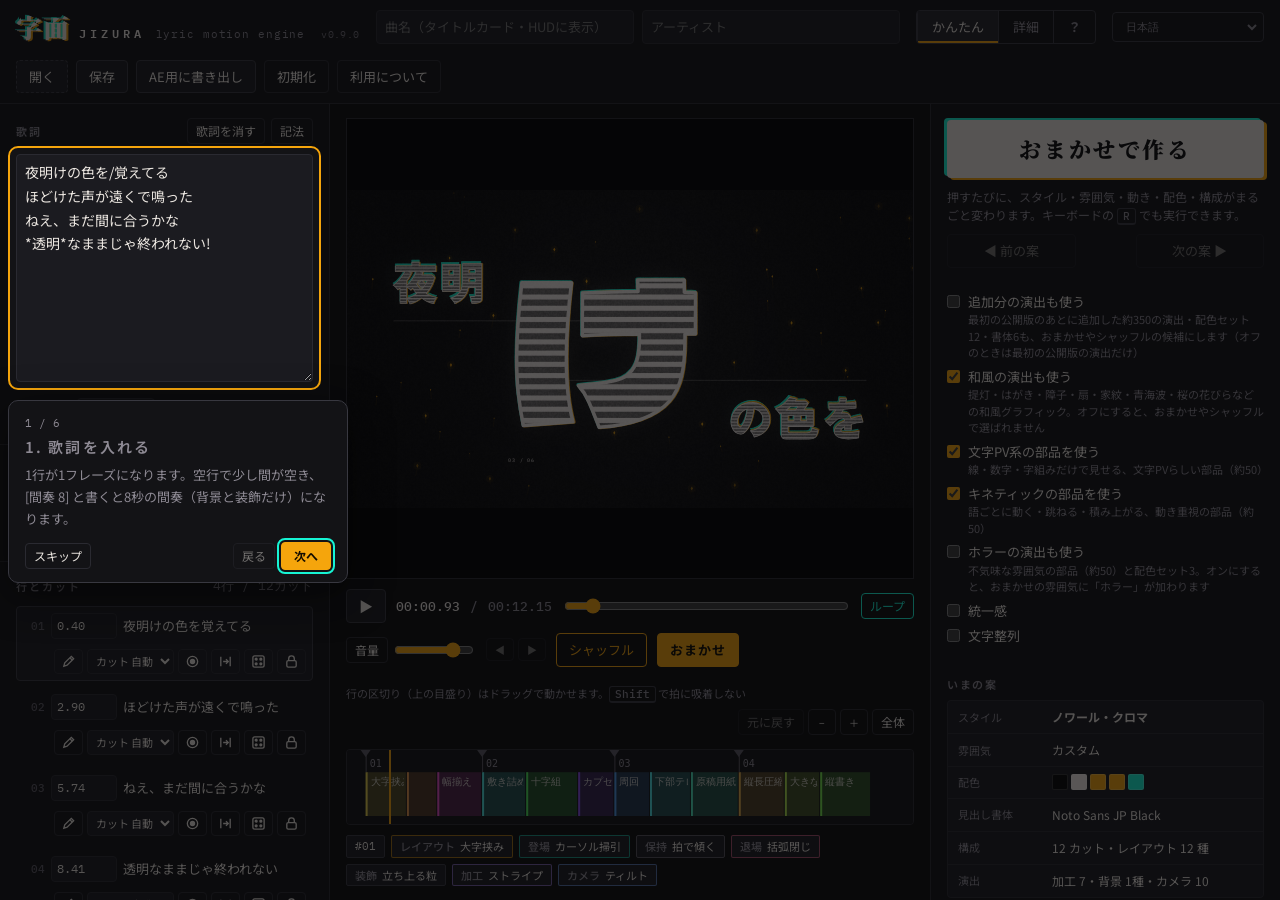
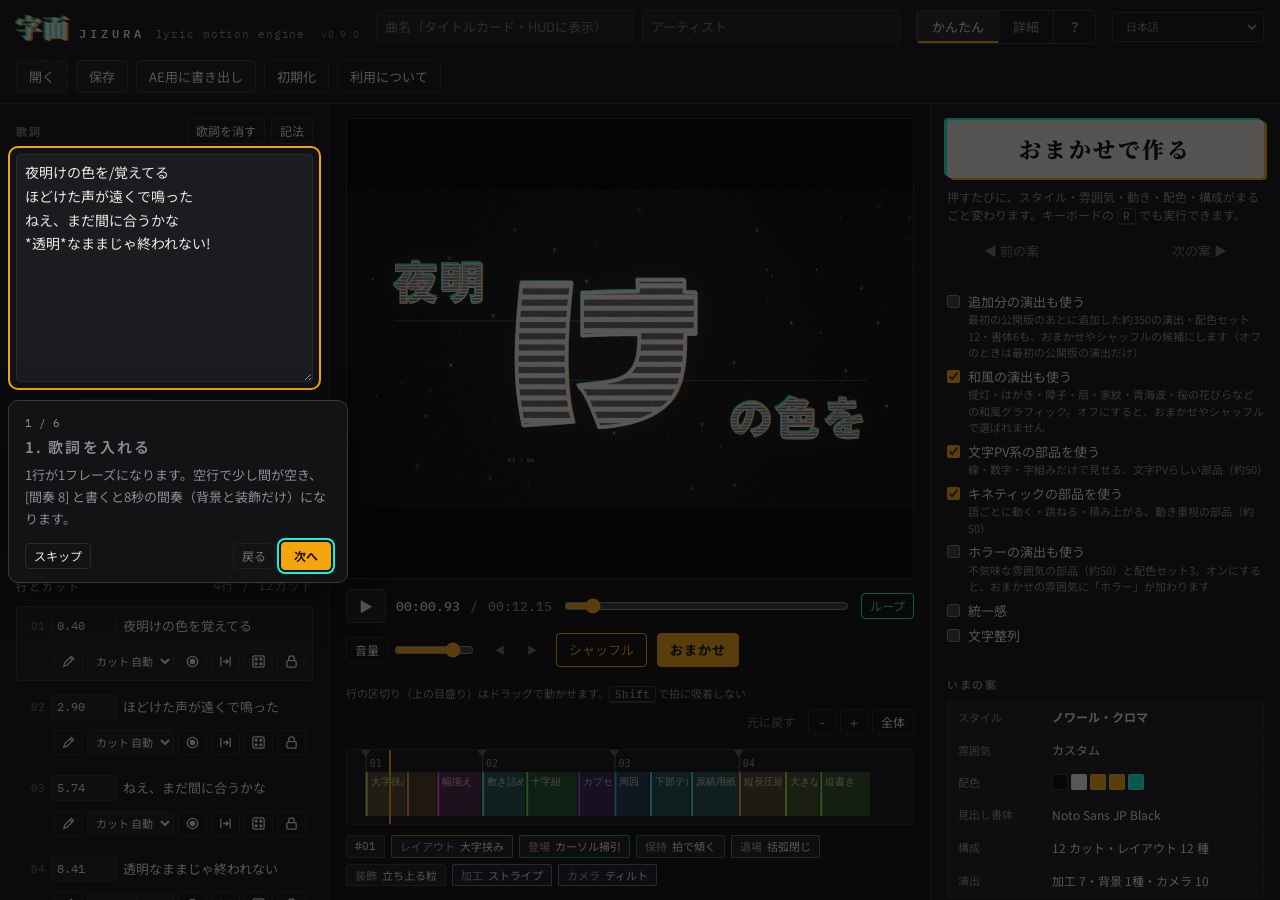
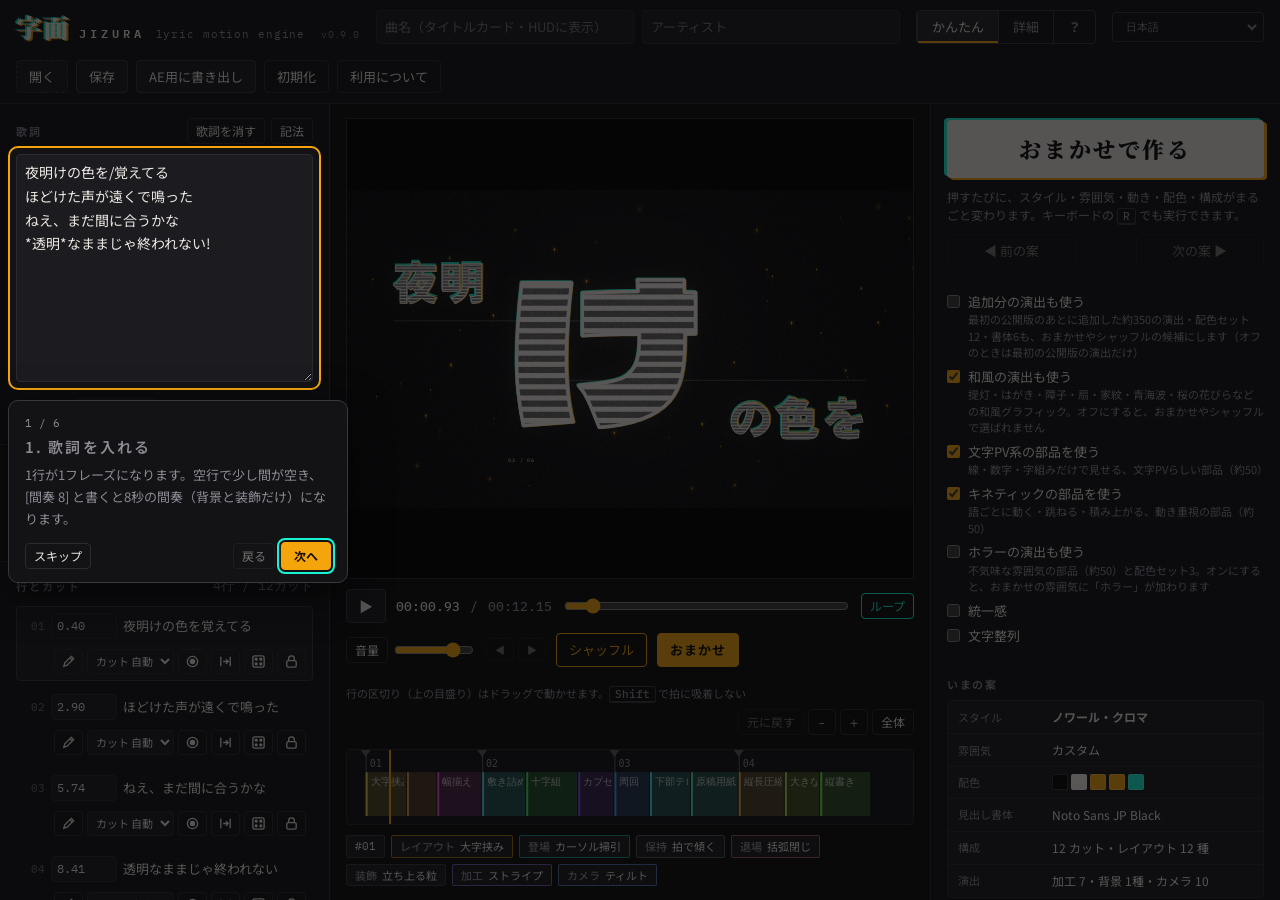
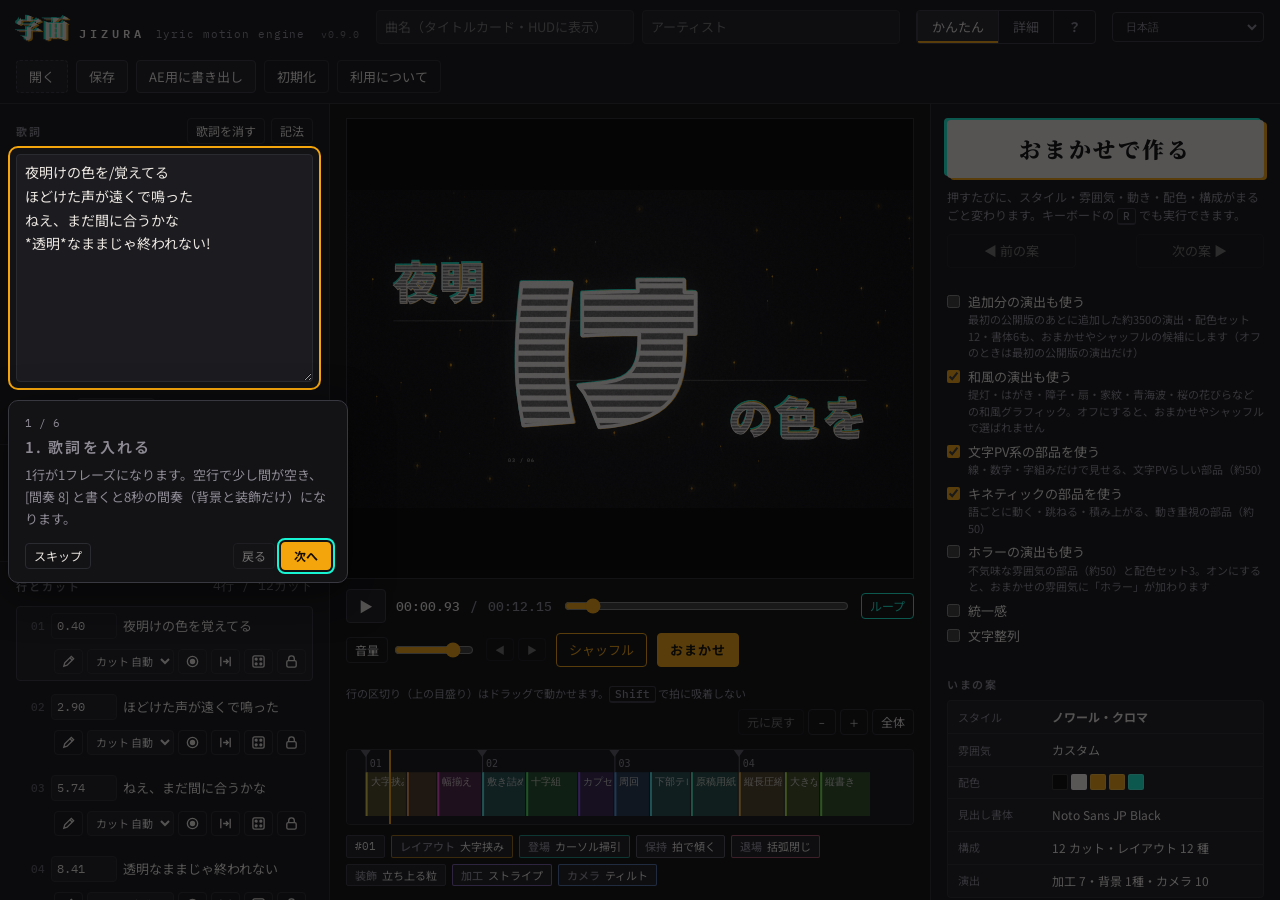
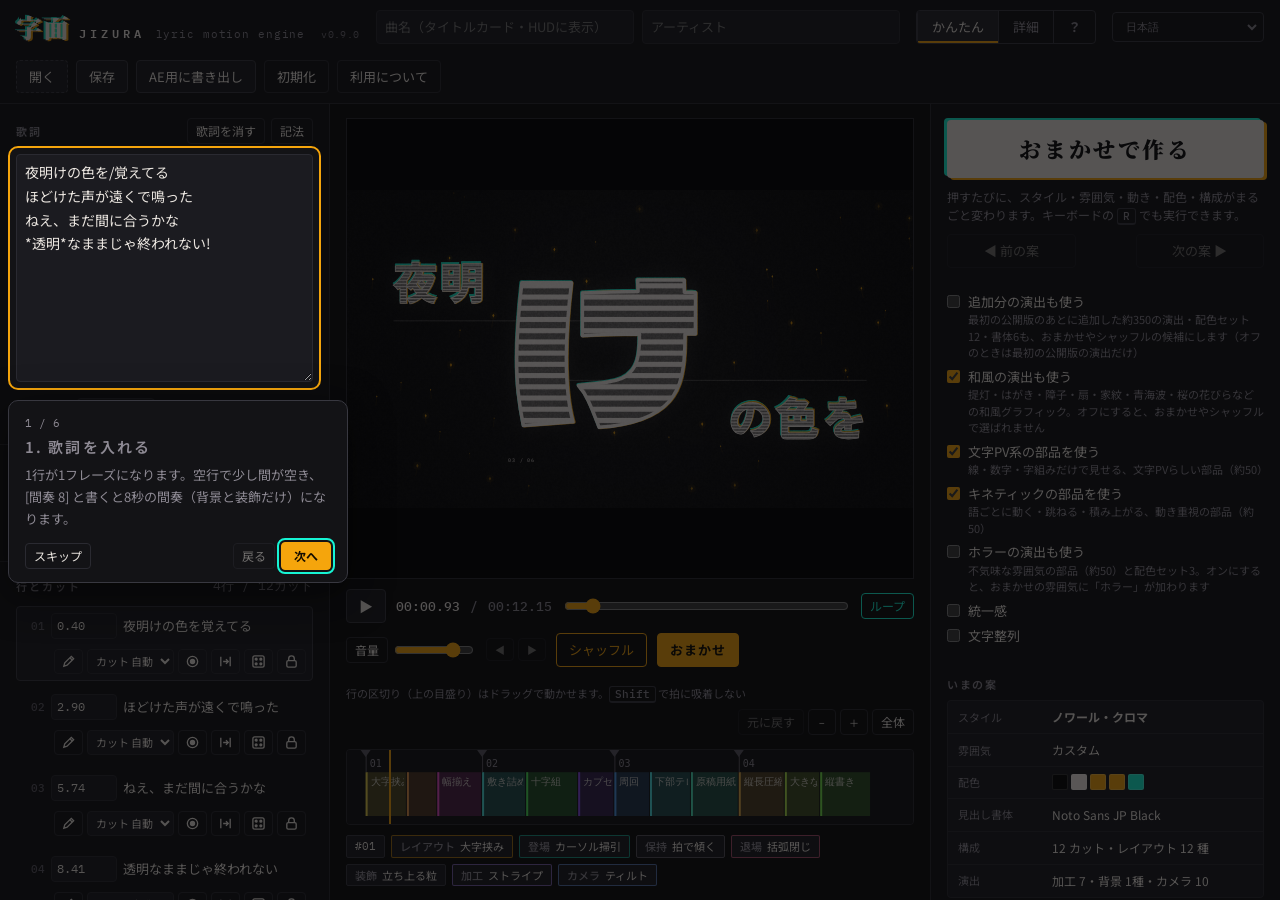
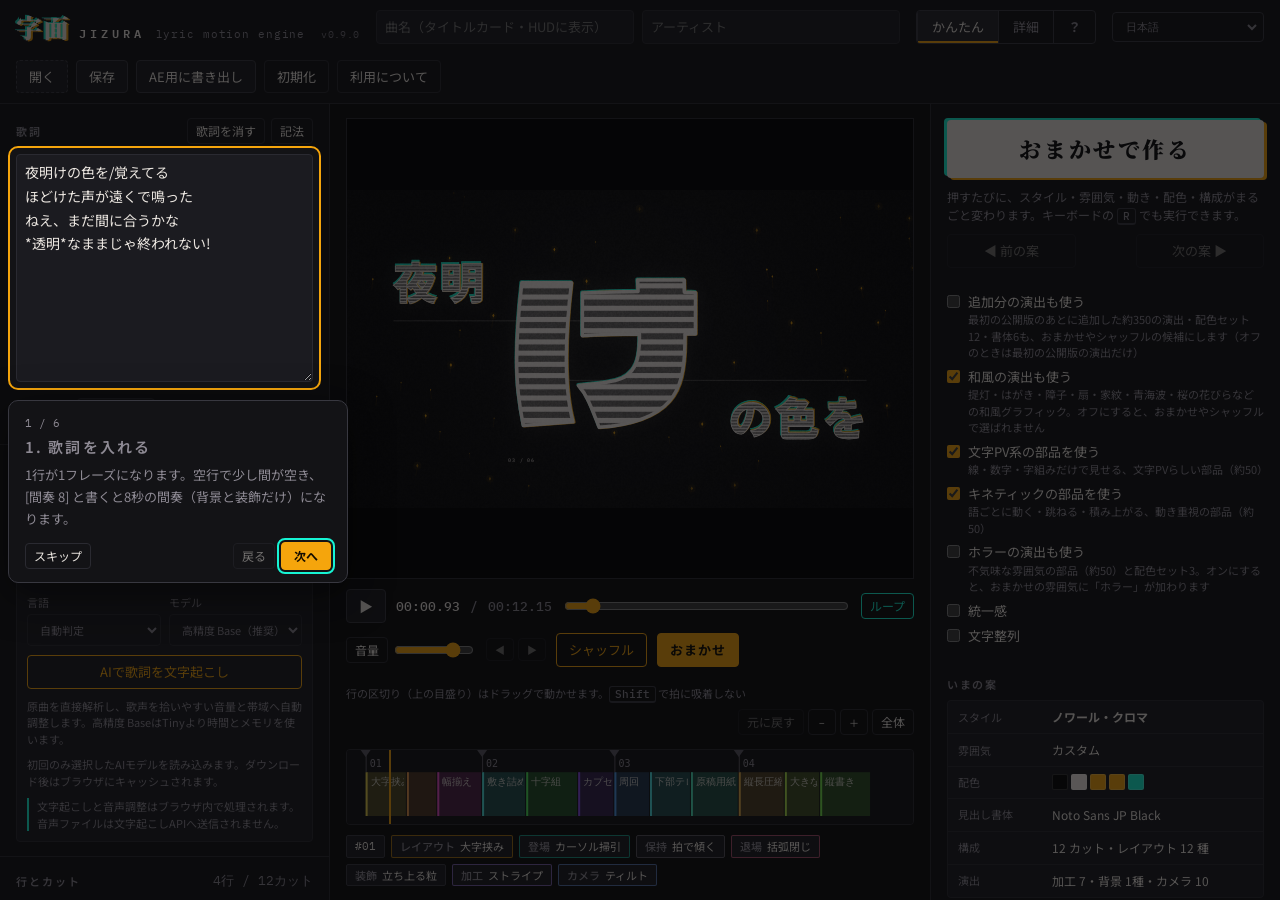
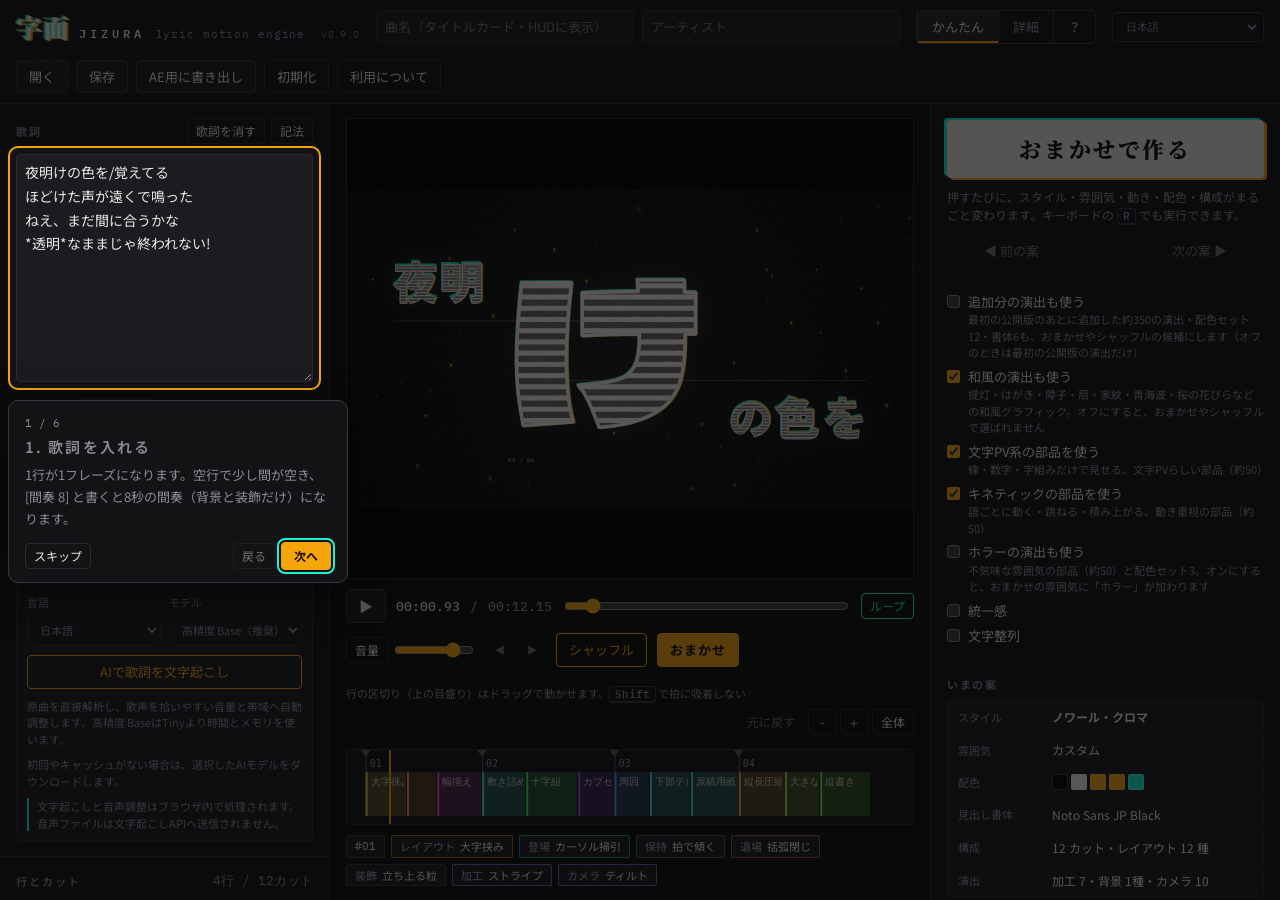
